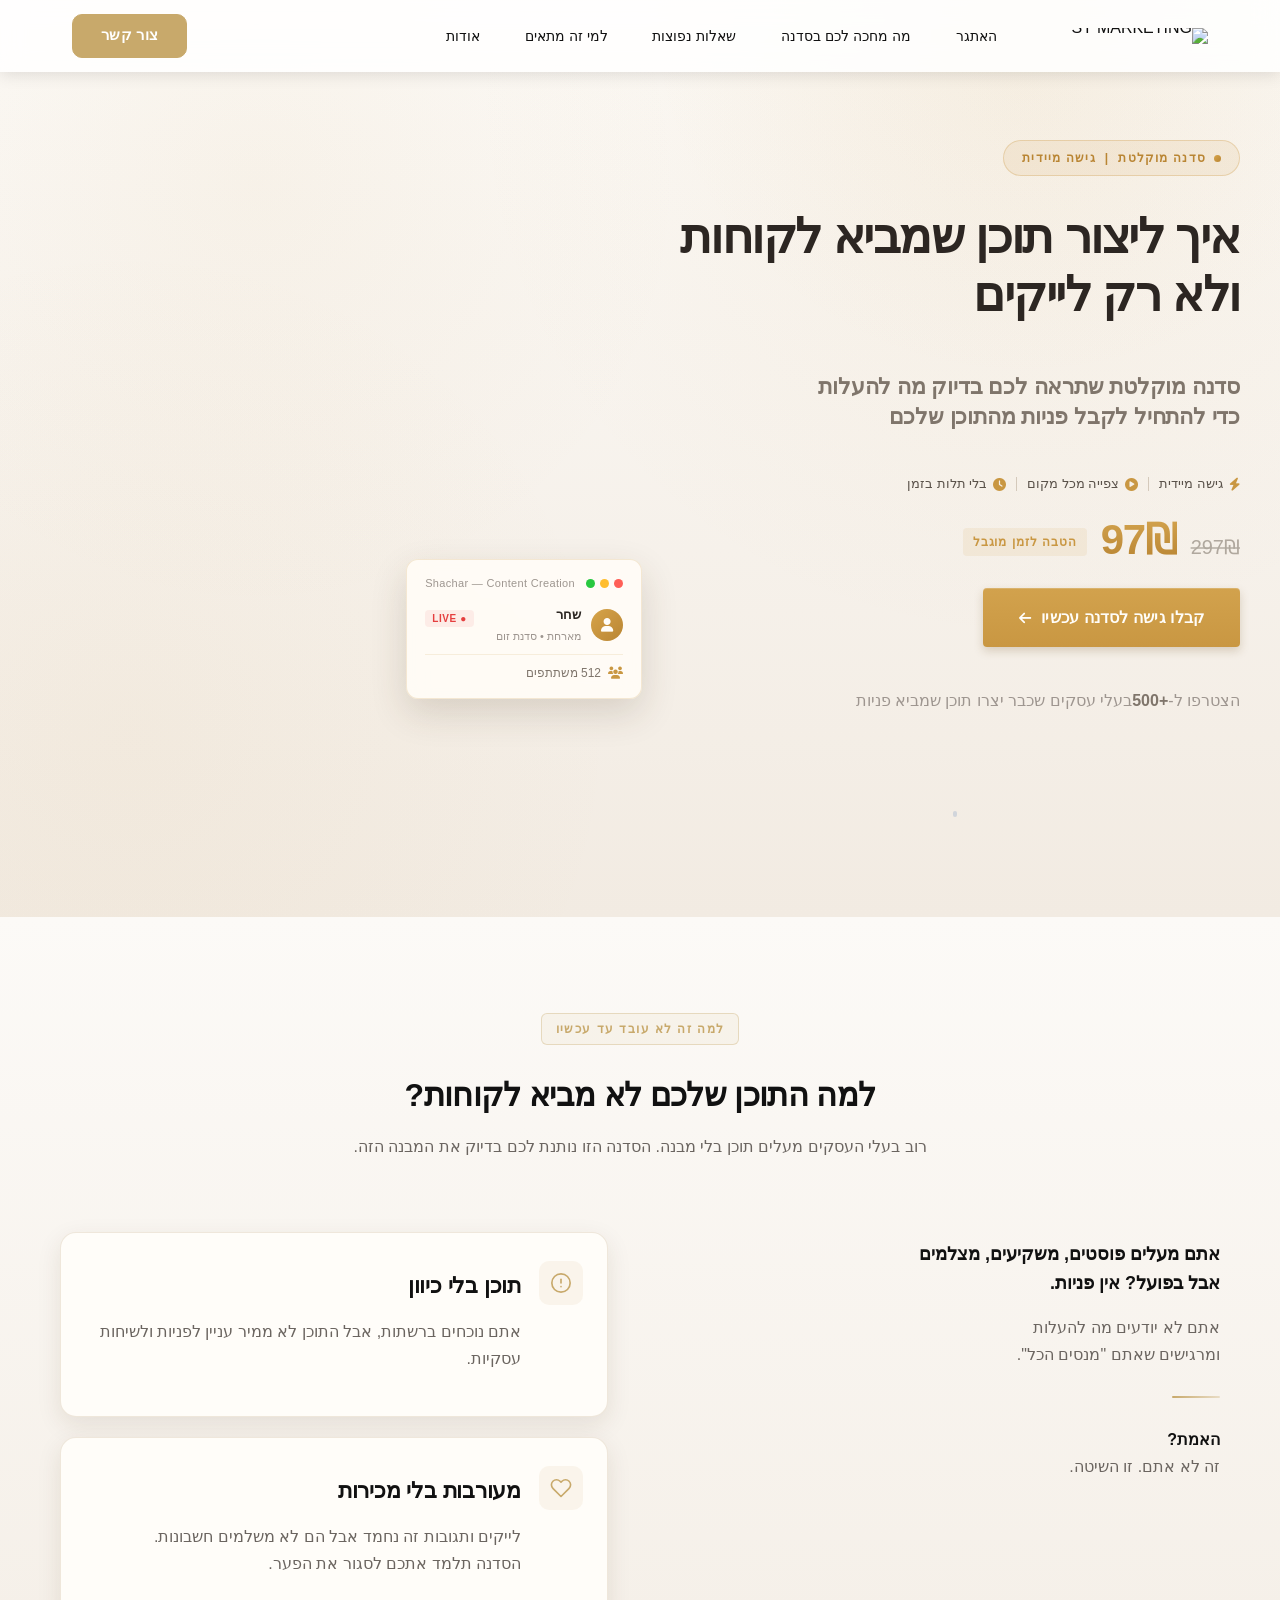
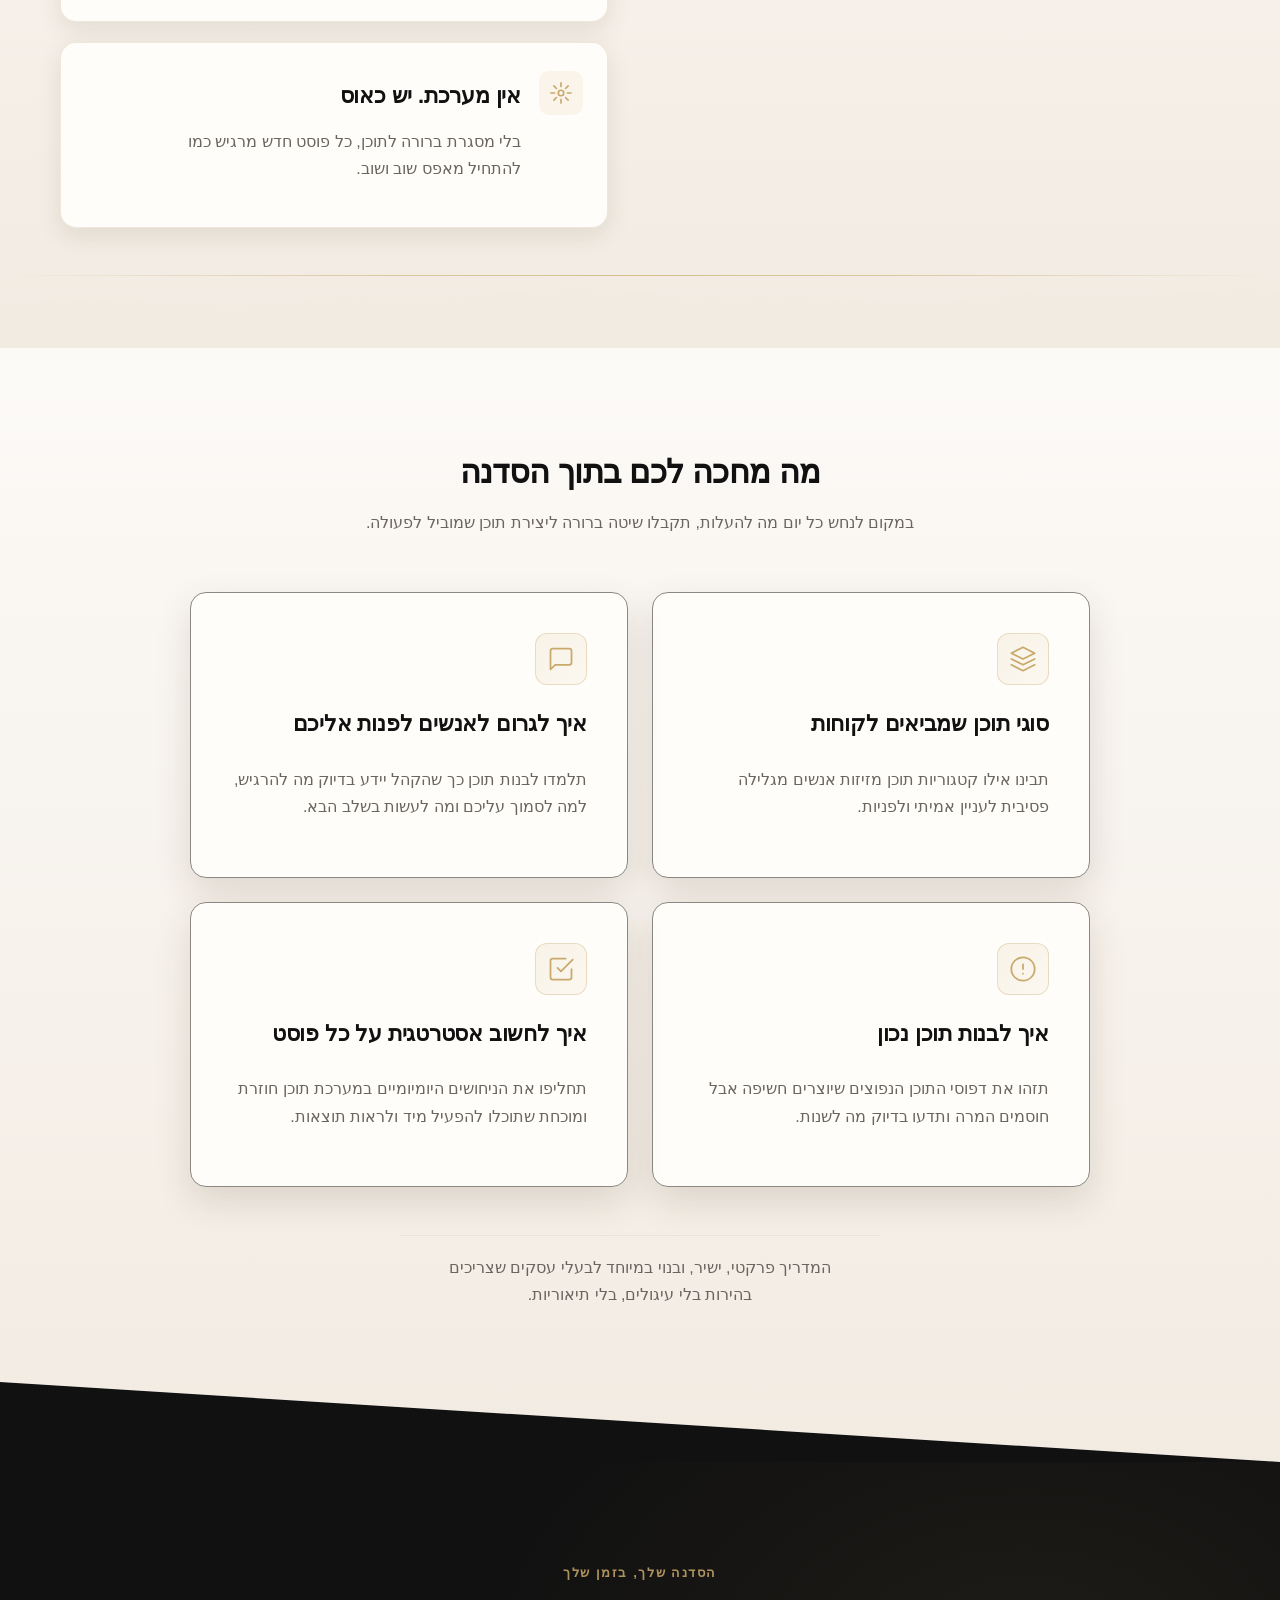
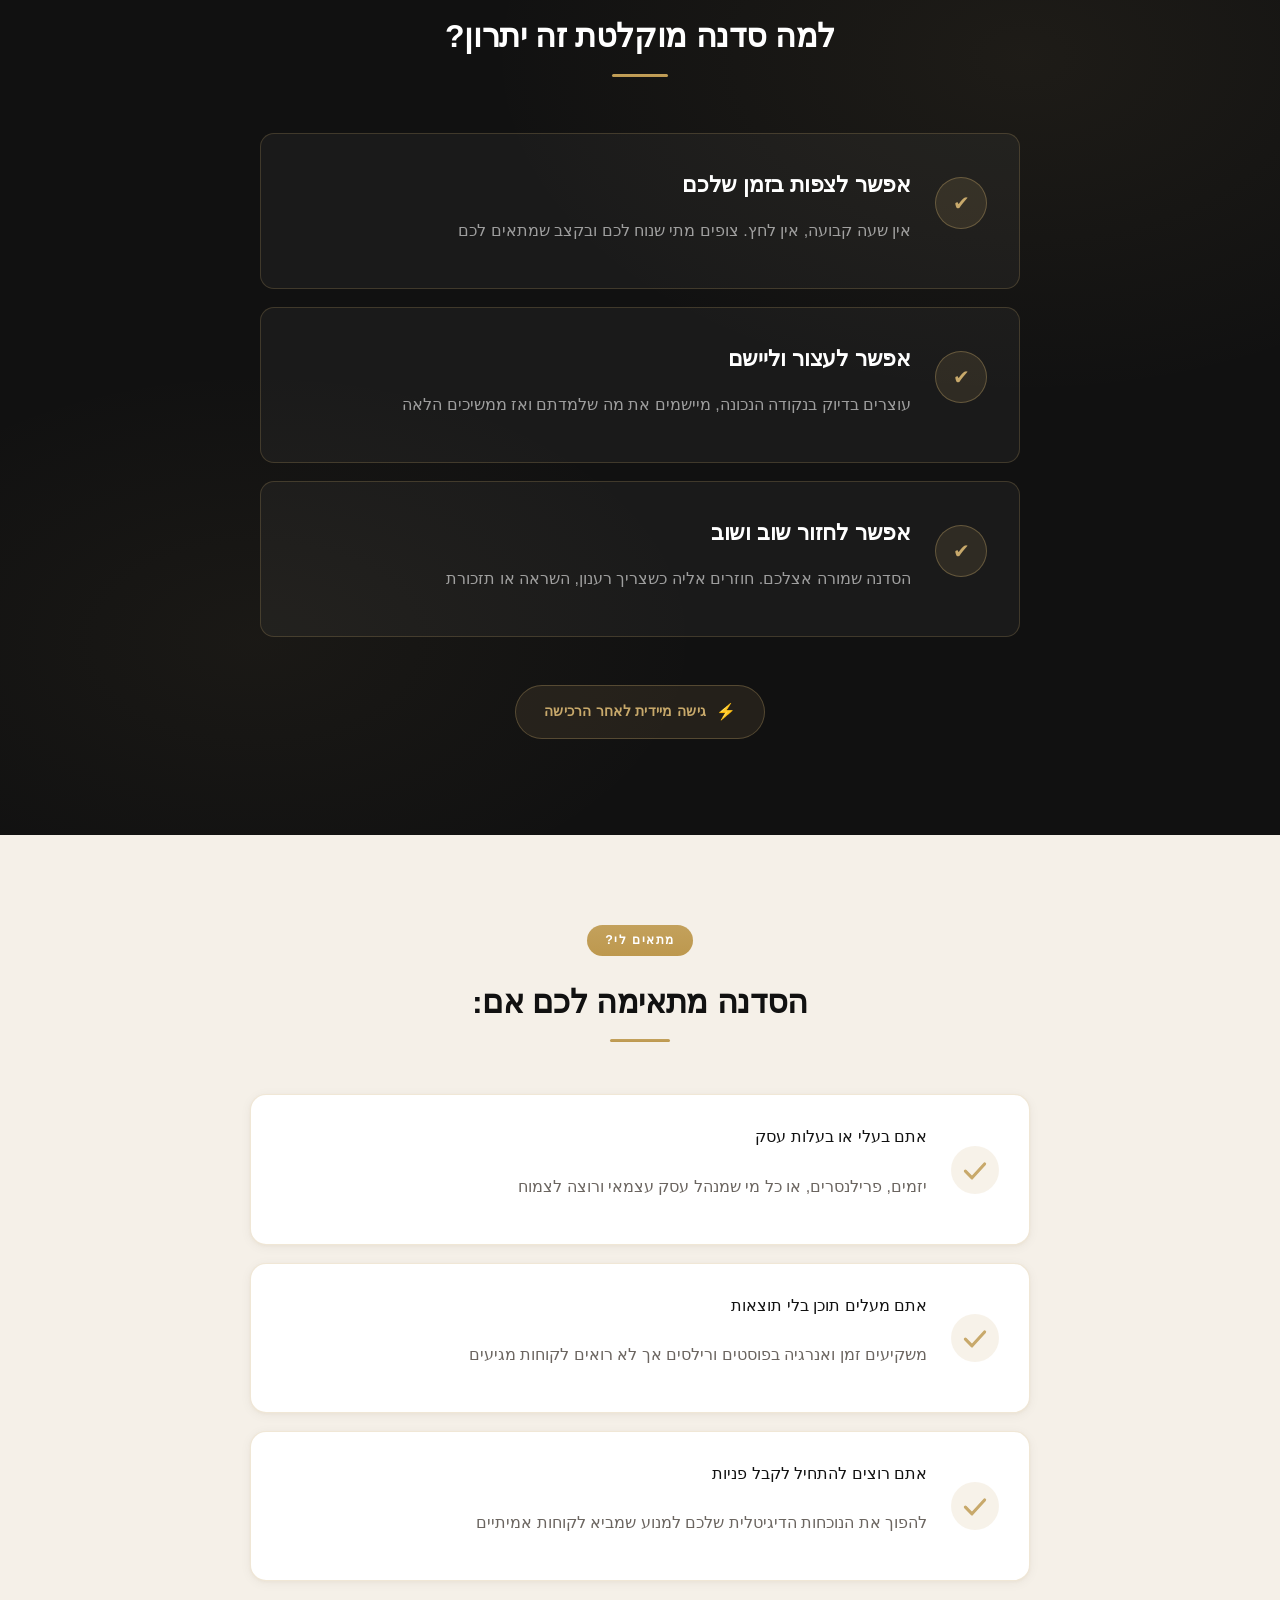
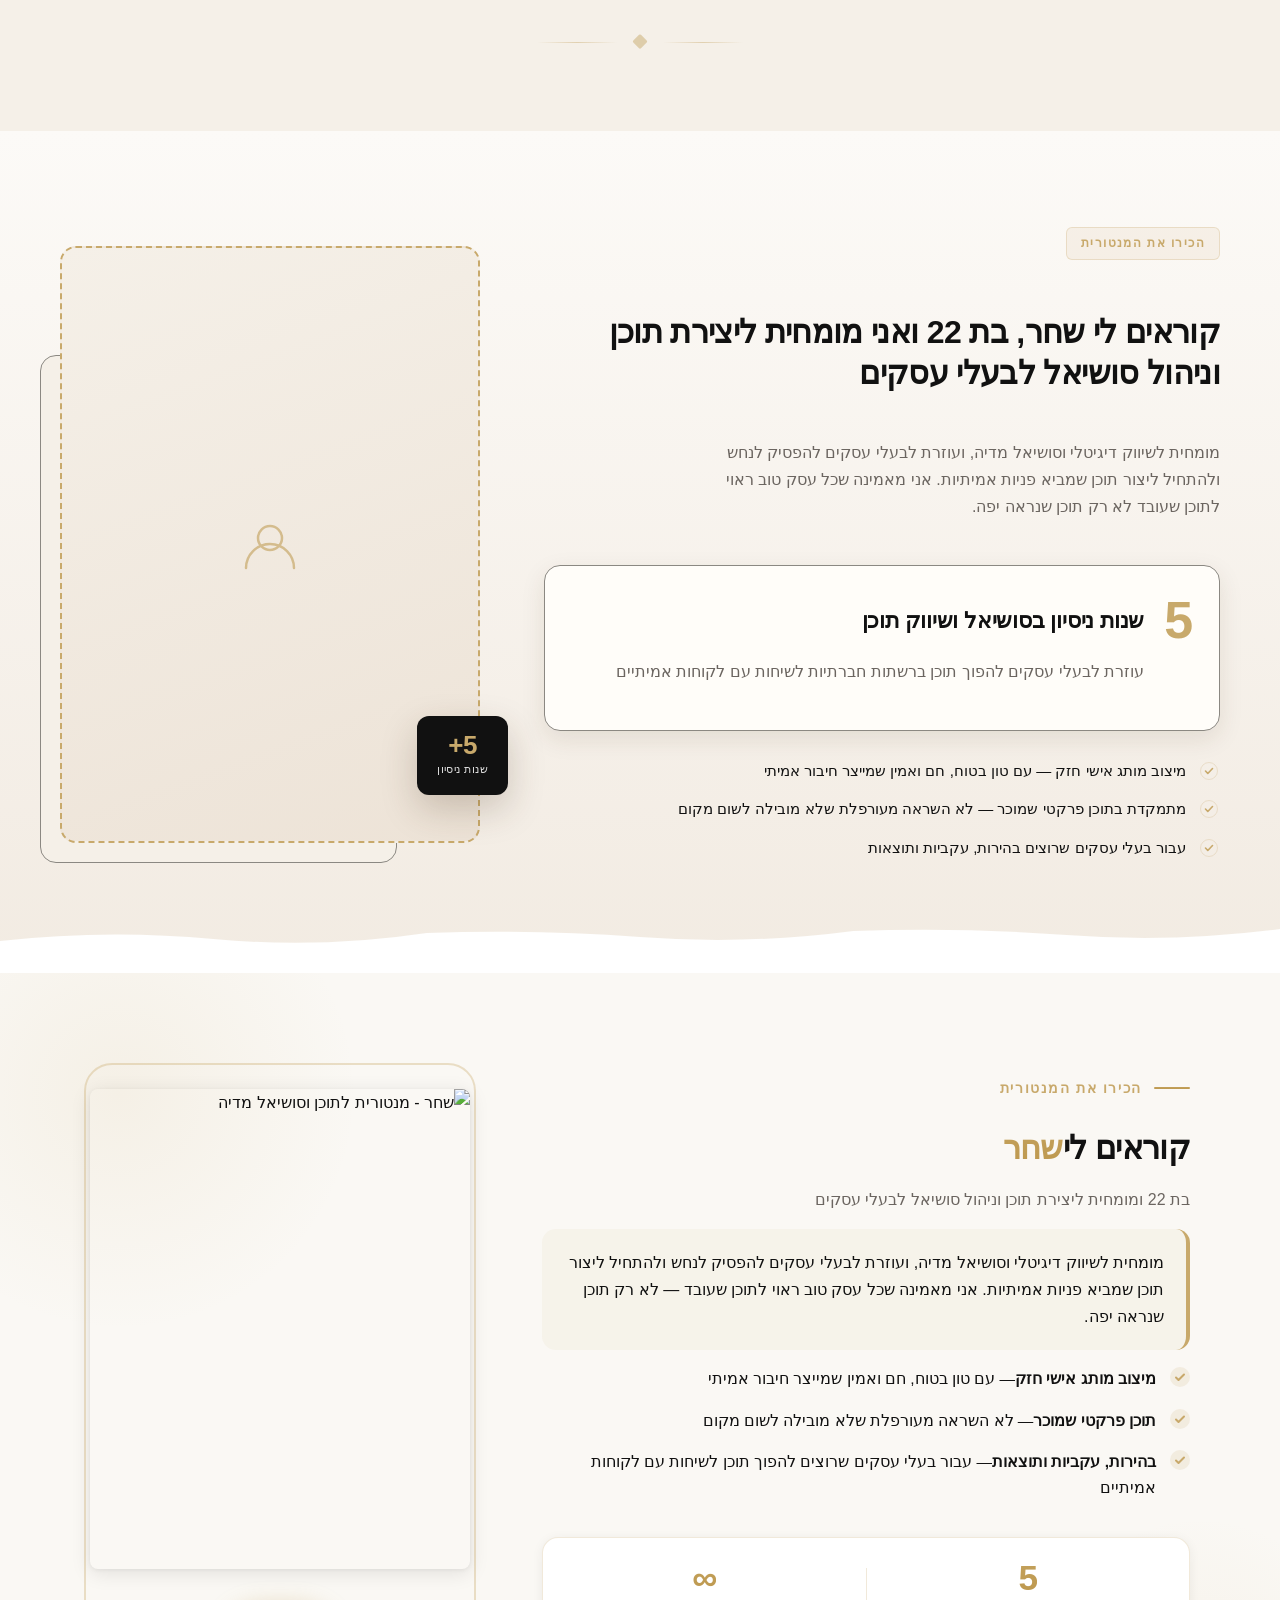
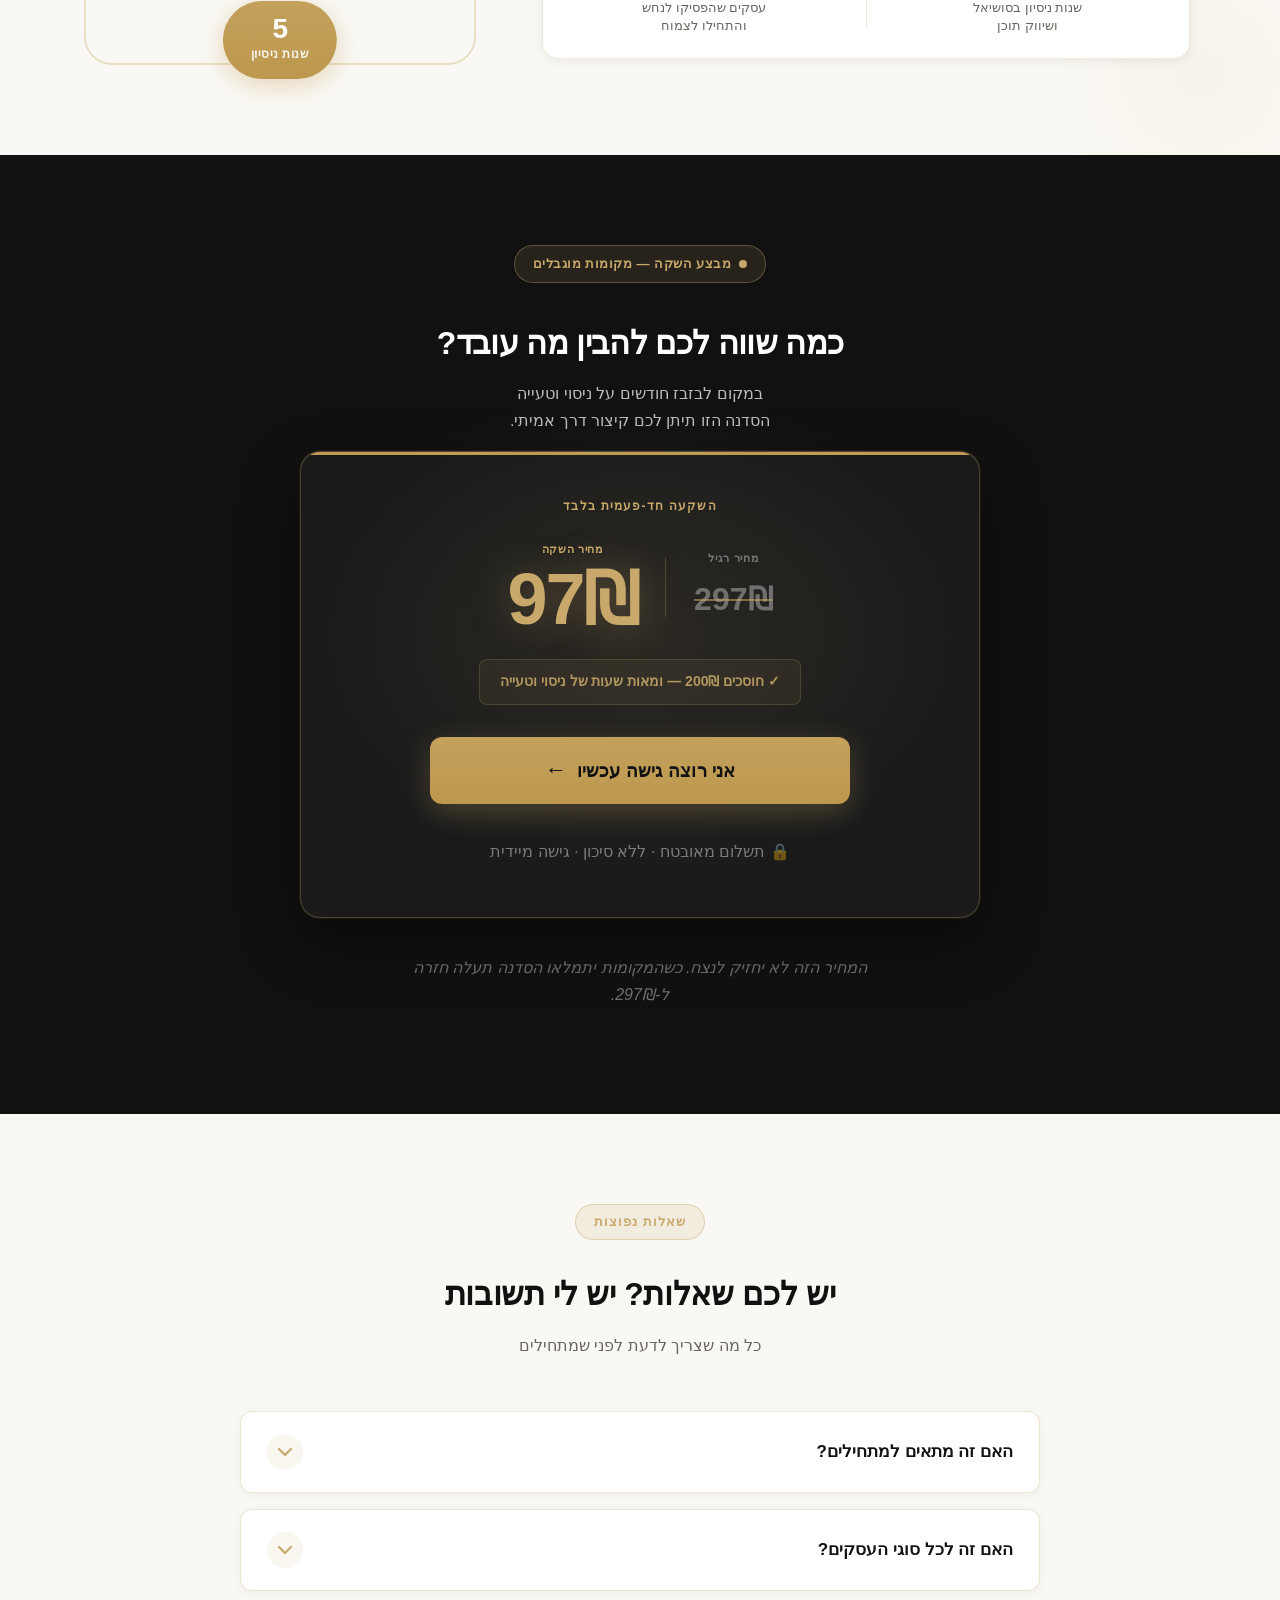
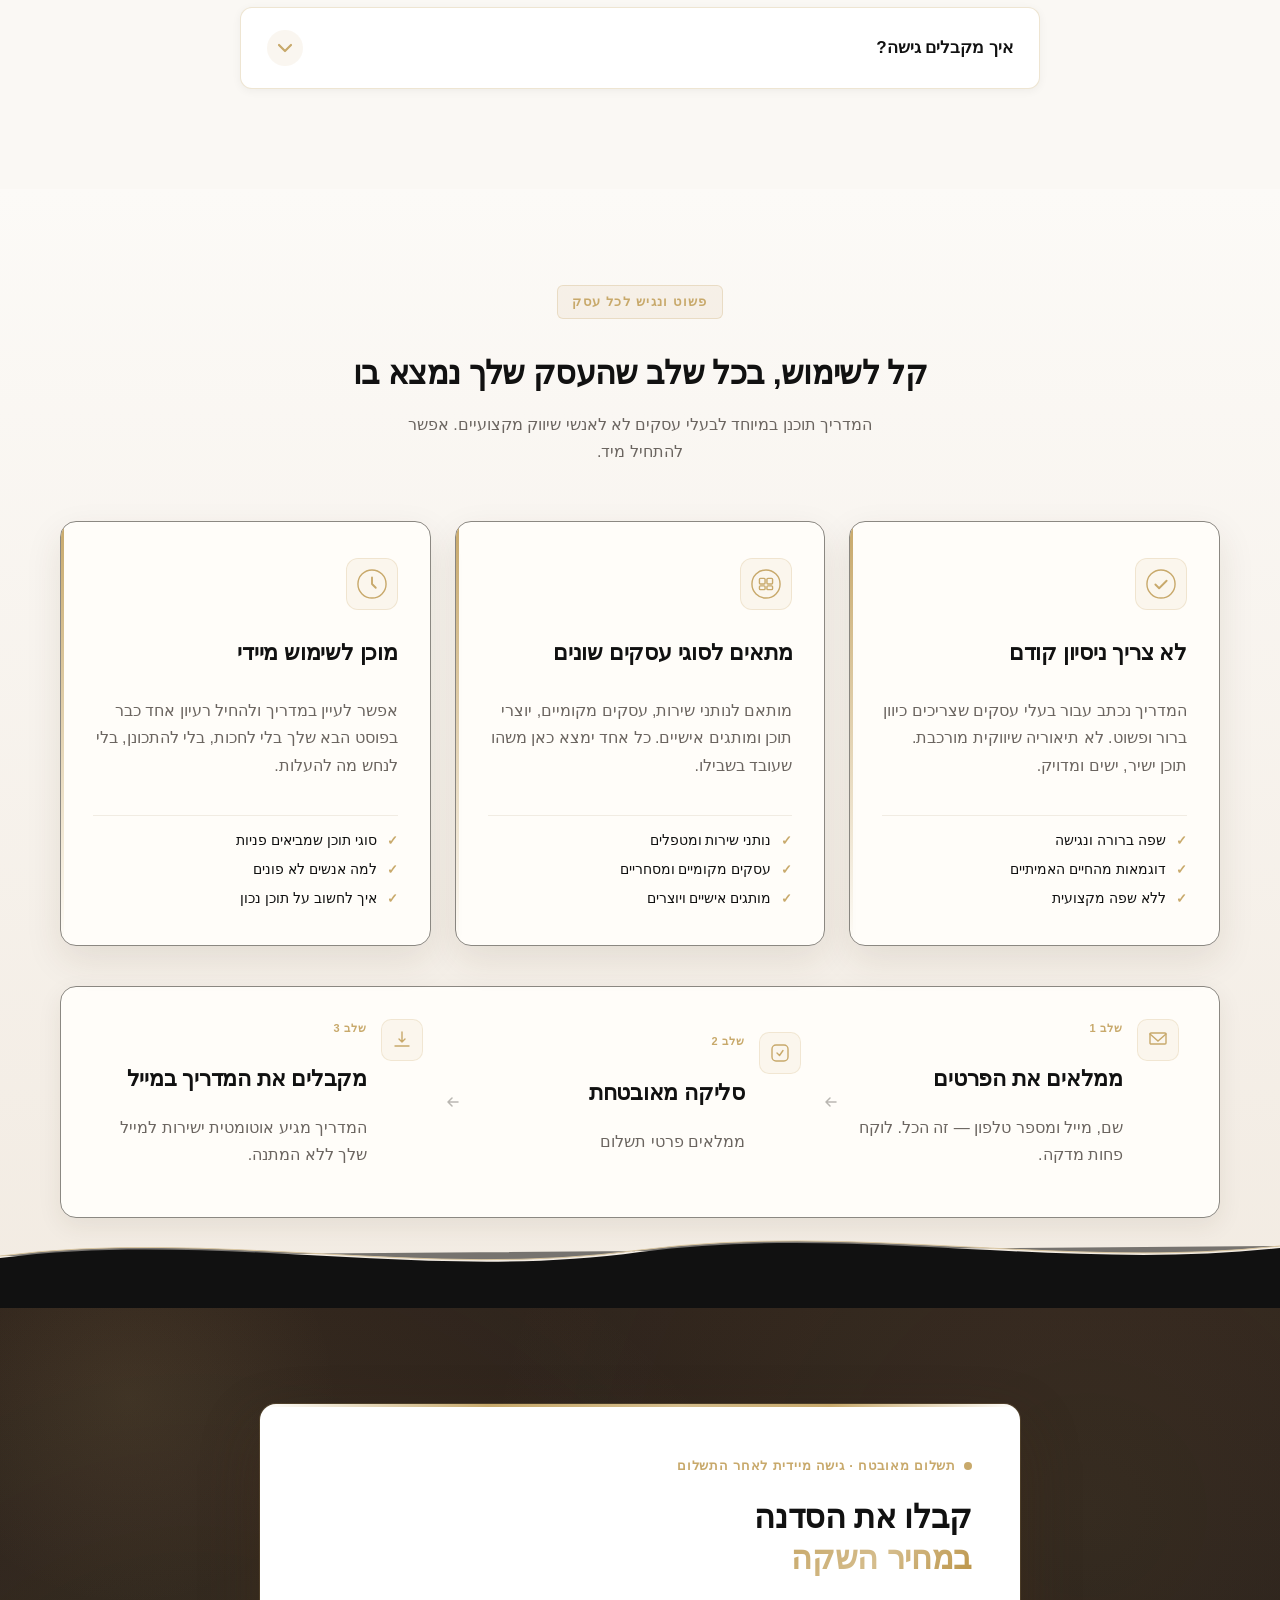
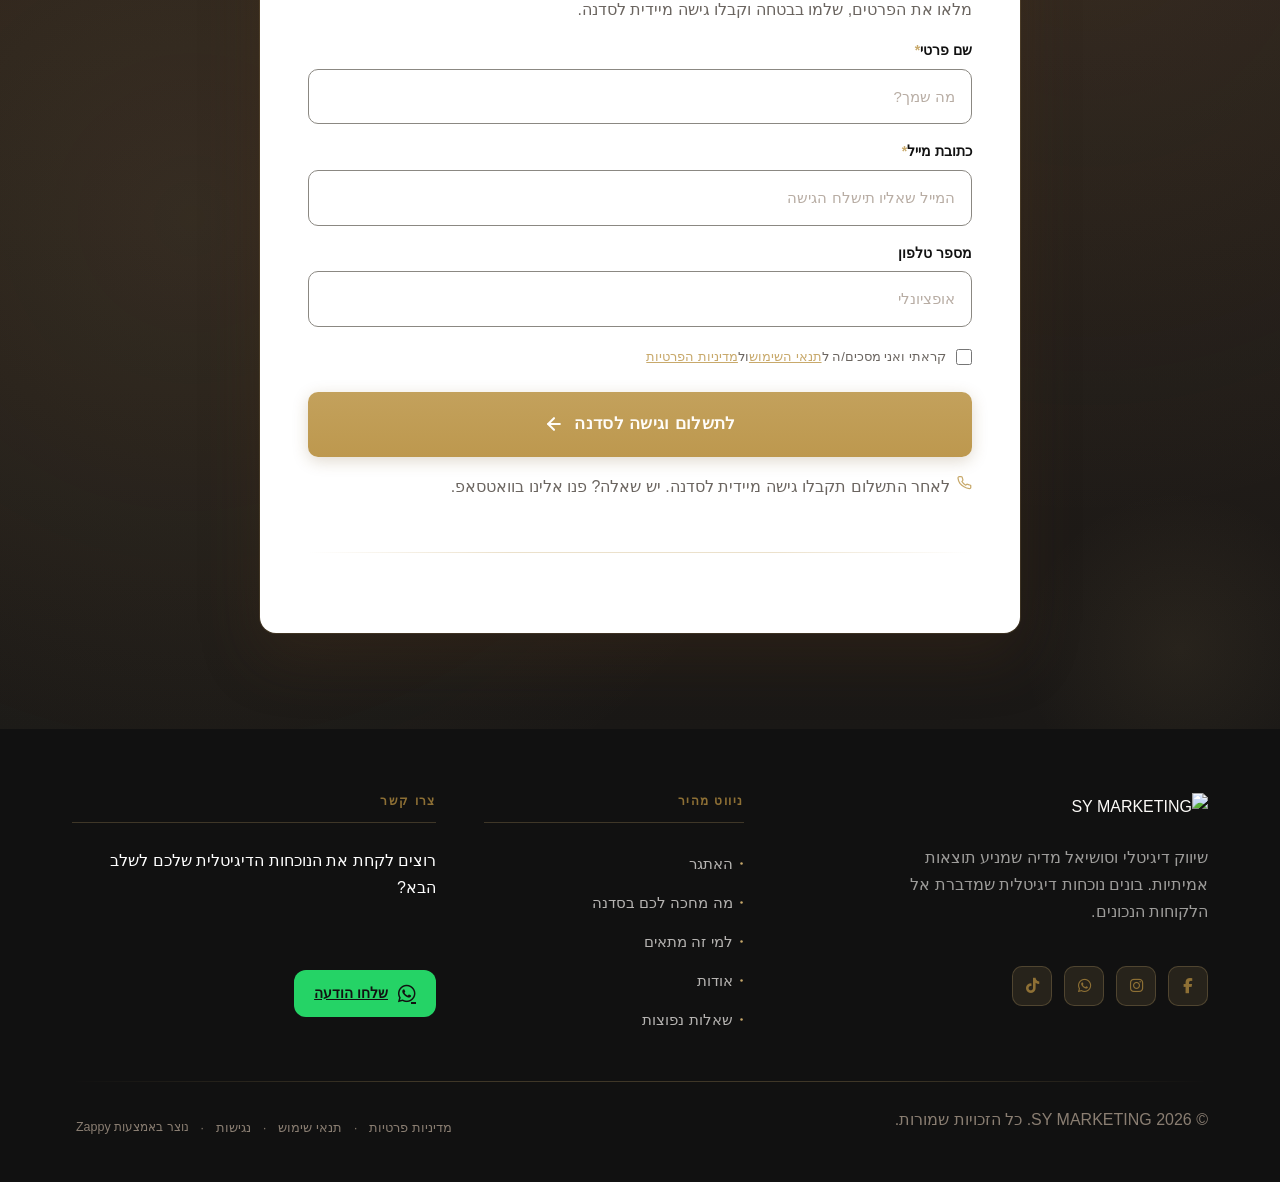
==== public/index.html @ 150d3716 "Background sync: Progressive GitHub Sync" ====
<!doctype html><html dir="rtl" lang="ar"><head><meta charset="UTF-8"><meta content="width=device-width,initial-scale=1" name="viewport"><meta content="index, follow" name="robots"><title>הפוסטים שלך מביאים לייקים? הגיע הזמן שיביאו לקוחות — שחר</title><meta content="בעל עסק שמעלה תוכן ולא רואה תוצאות? קבל עכשיו את המדריך החינמי עם 7 סוגי פוסטים שמביאים לקוחות אמיתיים — ישירות לוואטסאפ שלך." name="description"><meta content="פוסטים שמביאים לקוחות, איך לכתוב פוסטים שמוכרים ברשתות חברתיות, מדריך חינמי שיווק ברשתות חברתיות, שיווק תוכן לבעלי עסקים קטנים, תוכן שמוכר ברשתות חברתיות" name="keywords"><link href="/assets/favicon.ico" rel="icon" type="image/x-icon"><link href="/assets/favicon-16x16.png" rel="icon" type="image/png" sizes="16x16"><link href="/assets/favicon-32x32.png" rel="icon" type="image/png" sizes="32x32"><link href="/assets/favicon-48x48.png" rel="icon" type="image/png" sizes="48x48"><link href="/assets/favicon-192x192.png" rel="icon" type="image/png" sizes="192x192"><link href="/assets/favicon-512x512.png" rel="icon" type="image/png" sizes="512x512"><link href="/assets/apple-touch-icon.png" rel="apple-touch-icon"><script>!function(){"use strict";var t="4002b1db-fc84-4357-9c55-cdf8e3b1115f",e="https://api.zappy5.com/api/analytics/track",a=18e5,n=2592e6,o=!0,i=!0,r=!0;var s=function(){var e="zappy_visitor_"+t,a=null;try{if(a=localStorage.getItem(e)){var o=JSON.parse(a),i=Date.now();if(i-o.created<n)return o.lastSeen=i,localStorage.setItem(e,JSON.stringify(o)),o.id}}catch(t){console.warn("Zappy Analytics: LocalStorage not available")}var r="zv_"+Date.now()+"_"+Math.random().toString(36).substr(2,9);try{localStorage.setItem(e,JSON.stringify({id:r,created:Date.now(),lastSeen:Date.now()}))}catch(t){}return r}(),c=function(){var e="zappy_session_"+t,n=null;try{if(n=sessionStorage.getItem(e)){var o=JSON.parse(n),i=Date.now();if(i-o.timestamp<a)return o.timestamp=i,sessionStorage.setItem(e,JSON.stringify(o)),o.id}}catch(t){console.warn("Zappy Analytics: SessionStorage not available")}var r="zs_"+Date.now()+"_"+Math.random().toString(36).substr(2,9);try{sessionStorage.setItem(e,JSON.stringify({id:r,timestamp:Date.now()}))}catch(t){}return r}();function l(a,n){n=n||{};var o={website_id:t,event_type:a,page_path:window.location.pathname,referrer:document.referrer||"direct",visitor_id:s,session_id:c,metadata:n};if(navigator.sendBeacon){var i=new Blob([JSON.stringify(o)],{type:"application/json"});navigator.sendBeacon(e,i)}else fetch(e,{method:"POST",headers:{"Content-Type":"application/json"},body:JSON.stringify(o),keepalive:!0}).catch(function(t){console.warn("Zappy Analytics: Failed to track event",t)})}o&&l("pageview",{title:document.title,url:window.location.href}),i&&document.addEventListener("click",function(t){var e=t.target;if("BUTTON"===e.tagName||e.closest("button")){var a="BUTTON"===e.tagName?e:e.closest("button");l("click",{element:"button",text:a.textContent.trim().substring(0,100),id:a.id||null,class:a.className||null})}else if("A"===e.tagName||e.closest("a")){var n="A"===e.tagName?e:e.closest("a");l("navigation",{element:"link",text:n.textContent.trim().substring(0,100),href:n.href,external:n.hostname!==window.location.hostname})}},!0),r&&document.addEventListener("submit",function(t){var e=t.target;l("form_submit",{form_id:e.id||null,form_name:e.name||null,form_action:e.action||null,form_method:e.method||"GET"})},!0);var d=Date.now();window.addEventListener("beforeunload",function(){l("page_unload",{time_on_page:Math.floor((Date.now()-d)/1e3),page_path:window.location.pathname})}),window.zappyAnalytics={track:l,getVisitorId:function(){return s},getSessionId:function(){return c}}}()</script><meta content="הפוסטים שלך מביאים לייקים? הגיע הזמן שיביאו לקוחות — שחר" property="og:title"><meta content="בעל עסק שמעלה תוכן ולא רואה תוצאות? קבל עכשיו את המדריך החינמי עם 7 סוגי פוסטים שמביאים לקוחות אמיתיים — ישירות לוואטסאפ שלך." property="og:description"><meta content="summary_large_image" name="twitter:card"><meta content="הפוסטים שלך מביאים לייקים? הגיע הזמן שיביאו לקוחות — שחר" name="twitter:title"><meta content="בעל עסק שמעלה תוכן ולא רואה תוצאות? קבל עכשיו את המדריך החינמי עם 7 סוגי פוסטים שמביאים לקוחות אמיתיים — ישירות לוואטסאפ שלך." name="twitter:description"><link href="/styles.css" rel="stylesheet"><link href="https://cdnjs.cloudflare.com/ajax/libs/font-awesome/6.4.0/css/all.min.css" rel="stylesheet" crossorigin="anonymous" integrity="sha512-iecdLmaskl7CVkqkXNQ/ZH/XLlvWZOJyj7Yy7tcenmpD1ypASozpmT/E0iPtmFIB46ZmdtAc9eNBvH0H/ZpiBw==" referrerpolicy="no-referrer"/><style id="zappy-dropdown-submenu-styles">#navMenu li:has(.sub-menu),.nav-menu li:has(.sub-menu),.navbar li:has(.sub-menu),nav li:has(.sub-menu){position:relative}#navMenu .sub-menu,.nav-menu .sub-menu,.navbar .sub-menu,nav .sub-menu{display:block!important;position:absolute!important;top:100%;left:0;min-width:220px;background:#fff;border-radius:8px;box-shadow:0 8px 25px rgba(0,0,0,.15);padding:8px 0;opacity:0;visibility:hidden;transform:translateY(10px);transition:all .3s ease;z-index:1000;list-style:none;pointer-events:none}#navMenu li:hover>.sub-menu,.nav-menu li:hover>.sub-menu,.navbar li:hover>.sub-menu,nav li:hover>.sub-menu{opacity:1!important;visibility:visible!important;transform:translateY(0)!important;pointer-events:auto!important}.sub-menu li{list-style:none;margin:0;padding:0}.sub-menu a{display:block!important;padding:10px 16px!important;color:var(--text-dark,#333)!important;font-weight:500;text-decoration:none;white-space:nowrap;transition:background-color .2s}.sub-menu .zappy-nav-child>a{padding-left:28px!important;font-size:.9em!important;opacity:.85!important}[dir=rtl] .sub-menu .zappy-nav-child>a,html[lang=ar] .sub-menu .zappy-nav-child>a,html[lang=he] .sub-menu .zappy-nav-child>a{padding-left:10px!important;padding-right:28px!important}.sub-menu .zappy-nav-parent>a{font-weight:600!important}.sub-menu a:hover{background-color:#f5f5f5}[dir=rtl] .nav-menu .sub-menu,[dir=rtl] .navbar .sub-menu,[dir=rtl] nav .sub-menu,html[lang=ar] .nav-menu .sub-menu,html[lang=ar] .navbar .sub-menu,html[lang=ar] nav .sub-menu,html[lang=he] .nav-menu .sub-menu,html[lang=he] .navbar .sub-menu,html[lang=he] nav .sub-menu{left:auto!important;right:0!important}.sub-menu:empty,.sub-menu:not(:has(li)):not(:has(> a)),.sub-menu:not(:has(li:not(.zappy-hidden-menu-item))):not(:has(> a)){display:none!important;opacity:0!important;visibility:hidden!important;pointer-events:none!important}li:has(.menu-group-title):hover>.sub-menu{opacity:1!important;visibility:visible!important;transform:translateY(0)!important;pointer-events:auto!important}#navMenu>li>.menu-group-title,.nav-menu>li>.menu-group-title{display:inline-block;padding:.5rem 1rem;cursor:default;user-select:none}@media (max-width:768px){#navMenu .sub-menu,.nav-menu .sub-menu,.navbar .sub-menu,nav .sub-menu{position:static!important;transform:none!important;box-shadow:none!important;background:0 0!important;max-height:0;overflow:hidden;opacity:0;visibility:hidden;transition:max-height .3s ease,opacity .3s ease;padding:0!important;border-radius:0!important}#navMenu .sub-menu.mobile-expanded,.nav-menu .sub-menu.mobile-expanded,.navbar .sub-menu.mobile-expanded{max-height:none!important;overflow-y:visible!important;opacity:1!important;visibility:visible!important;padding:8px 0 8px 16px!important}[dir=rtl] .sub-menu.mobile-expanded,html[lang=he] .sub-menu.mobile-expanded{padding:8px 16px 8px 0!important}#navMenu li:hover>.sub-menu,.nav-menu li:hover>.sub-menu,.navbar li:hover>.sub-menu,nav li:hover>.sub-menu{opacity:0;visibility:hidden;pointer-events:none}#navMenu li>.sub-menu.mobile-expanded,.nav-menu li>.sub-menu.mobile-expanded,.navbar li>.sub-menu.mobile-expanded,nav li>.sub-menu.mobile-expanded{opacity:1!important;visibility:visible!important;pointer-events:auto!important}#navMenu li:has(.sub-menu),.nav-menu li:has(.sub-menu),.navbar li:has(.sub-menu),nav li:has(.sub-menu){display:flex!important;flex-wrap:wrap!important;align-items:center!important;position:relative!important;min-height:44px!important}#navMenu li:has(.sub-menu)>a,.nav-menu li:has(.sub-menu)>a,.navbar li:has(.sub-menu)>a,nav li:has(.sub-menu)>a{flex:1!important;min-width:0!important}#navMenu li:has(.sub-menu)>.menu-group-title,.nav-menu li:has(.sub-menu)>.menu-group-title,.navbar li:has(.sub-menu)>.menu-group-title,nav li:has(.sub-menu)>.menu-group-title{flex:1!important;min-width:0!important;padding:0!important;line-height:inherit!important}#navMenu li:has(.sub-menu)>.sub-menu,.nav-menu li:has(.sub-menu)>.sub-menu,.navbar li:has(.sub-menu)>.sub-menu,nav li:has(.sub-menu)>.sub-menu{flex-basis:100%!important;width:100%!important}#navMenu li:has(.sub-menu)>a [class*=arrow],#navMenu li:has(.sub-menu)>a [class*=chevron],.nav-menu li:has(.sub-menu)>a .fa-angle-down,.nav-menu li:has(.sub-menu)>a .fa-chevron-down,.nav-menu li:has(.sub-menu)>a [class*=arrow],.nav-menu li:has(.sub-menu)>a [class*=chevron],nav li:has(.sub-menu)>a [class*=arrow],nav li:has(.sub-menu)>a [class*=chevron]{display:none!important;visibility:hidden!important}.mobile-submenu-toggle{display:flex!important;align-items:center!important;justify-content:center!important;width:44px!important;height:auto!important;background:0 0!important;border:none!important;cursor:pointer!important;color:var(--text-light)!important;position:static!important;flex-shrink:0!important;align-self:stretch!important;z-index:2!important;padding:0!important;margin:0!important}.mobile-submenu-toggle::after{content:''!important;width:0!important;height:0!important;border-left:6px solid transparent!important;border-right:6px solid transparent!important;border-top:7px solid currentColor!important;transition:transform .3s ease!important}.mobile-submenu-toggle.expanded::after{transform:rotate(180deg)!important}.sub-menu a{padding:10px 0!important;display:block!important;color:var(--text-light)!important;white-space:normal!important}.sub-menu .zappy-nav-child>a{padding-left:28px!important;font-size:.9em!important;opacity:.85!important}[dir=rtl] .sub-menu .zappy-nav-child>a,html[lang=ar] .sub-menu .zappy-nav-child>a,html[lang=he] .sub-menu .zappy-nav-child>a{padding-left:0!important;padding-right:28px!important}.sub-menu .zappy-nav-parent>a{font-weight:600!important}#navMenu.active,.nav-menu.active{max-width:100vw!important;overflow-x:hidden!important;box-sizing:border-box!important}.navbar .sub-menu li a,.zappy-products-dropdown .sub-menu a,nav.navbar .sub-menu li a{color:var(--text-light)!important}}@media (min-width:769px){.mobile-submenu-toggle{display:none!important}}</style><style id="mobile-lang-menu-deployed-css">@media (max-width:768px){.lang-switcher,.nav-container .lang-switcher,.nav-cta-container .lang-switcher,.nav-ecommerce-icons .lang-switcher,.nav-icons-left .lang-switcher,.navbar .lang-switcher,.navbar .nav-cta-container .lang-switcher{display:none!important}.mobile-lang-menu{width:100%;border-top:1px solid rgba(128,128,128,.2);padding:8px 0 0 0;margin-top:8px}.mobile-lang-toggle{display:flex!important;align-items:center;justify-content:space-between;width:100%;padding:12px 16px;background:0 0;border:none;cursor:pointer;font-size:15px;color:inherit;font-family:inherit}.mobile-lang-toggle::after{content:'';display:inline-block;width:8px;height:8px;border-right:2px solid currentColor;border-bottom:2px solid currentColor;transform:rotate(45deg);transition:transform .3s ease;margin-left:8px}.mobile-lang-toggle.expanded::after{transform:rotate(-135deg)}.mobile-lang-options{max-height:0;overflow:hidden;transition:max-height .3s ease}.mobile-lang-options.expanded{max-height:300px}.mobile-lang-option{display:flex!important;align-items:center;gap:10px;padding:10px 24px;text-decoration:none;color:inherit;font-size:14px;font-family:inherit}.mobile-lang-option:hover{background:rgba(128,128,128,.1)}.mobile-lang-option.active{font-weight:600;opacity:.7;pointer-events:none}.mobile-lang-option img{width:20px;height:20px;border-radius:50%}}@media (min-width:769px){.mobile-lang-menu{display:none!important}}</style><style id="zappy-widget-visibility">#mic-access-tool-box,#mic-access-tool-general-button,#mic-init-access-tool #mic-access-tool-box,#mic-init-access-tool #mic-access-tool-general-button,#mic-init-access-tool .mic-access-tool-general-button,._access-icon,._access-menu,.mic-access-tool-box,.mic-access-tool-general-button,div[id*=mic-access-tool-box]{display:none!important;visibility:hidden!important;opacity:0!important;pointer-events:none!important}</style></head><body><nav class="navbar" dir="rtl"><button class="mobile-toggle" id="mobileToggle" aria-label="Menu"><svg viewBox="0 0 24 24" fill="none" height="24" width="24" class="hamburger-icon"><path d="M3 12h18M3 6h18M3 18h18" stroke-width="2" stroke="currentColor" stroke-linecap="round"></path></svg><svg viewBox="0 0 24 24" fill="none" height="24" width="24" class="close-icon" style="display:none"><path d="M18 6L6 18M6 6l12 12" stroke-width="2" stroke="currentColor" stroke-linecap="round"></path></svg></button><button class="phone-header-btn" aria-label="Call" data-phone=""><svg viewBox="0 0 24 24" fill="currentColor" height="20" width="20"><path d="M22 16.92v3a2 2 0 0 1-2.18 2 19.79 19.79 0 0 1-8.63-3.07 19.5 19.5 0 0 1-6-6 19.79 19.79 0 0 1-3.07-8.67A2 2 0 0 1 4.11 2h3a2 2 0 0 1 2 1.72 12.84 12.84 0 0 0 .7 2.81 2 2 0 0 1-.45 2.11L8.09 9.91a16 16 0 0 0 6 6l1.27-1.27a2 2 0 0 1 2.11-.45 12.84 12.84 0 0 0 2.81.7A2 2 0 0 1 22 16.92z"></path></svg></button><div class="nav-container"><div class="nav-right-group"><div class="nav-brand"><a href="/" class="logo-link"><img alt="SY MARKETING" src="/assets/logo.webp" class="logo"></a></div><ul class="nav-menu" id="navMenu"><li><a href="#zappy-section-1">האתגר</a></li><li><a href="#benefits">מה מחכה לכם בסדנה</a></li><li><a href="#zappy-section-7">שאלות נפוצות</a></li><li><a href="#zappy-section-11">למי זה מתאים</a></li><li><a href="#founder">אודות</a></li></ul></div><div class="nav-cta-container"><li class="nav-cta-item"><a href="#cta" class="nav-cta-btn">צור קשר</a></li></div></div></nav><script>window.addEventListener("load",function(){const e=document.querySelector(".navbar, nav, header");if(!e)return void console.log("[Navbar] Navbar element not found");let t=document.getElementById("mobileToggle")||document.querySelector(".mobile-toggle")||document.querySelector(".hamburger")||document.querySelector(".hamburger-menu")||document.querySelector(".menu-toggle")||document.querySelector(".burger-menu")||document.querySelector('[aria-label="Menu"]')||document.querySelector('[aria-label="תפריט"]');const o=document.querySelector(".phone-header-btn"),n=window.getComputedStyle(e);let r=n.backgroundColor;if(console.log("[Navbar] Initial navbar background:",r),"transparent"===r||"rgba(0, 0, 0, 0)"===r||r.startsWith("rgba")&&r.includes(", 0)")){const e=n.backgroundImage;if(e&&"none"!==e)console.log("[Navbar] Navbar has background image/gradient, using dark text"),r="rgb(240, 240, 240)";else{const e=window.getComputedStyle(document.body).backgroundColor;console.log("[Navbar] Navbar transparent, using body background:",e),r=e}}const i=r.match(/\d+/g);if(i&&i.length>=3){const e=(.299*parseInt(i[0])+.587*parseInt(i[1])+.114*parseInt(i[2]))/255;console.log("[Navbar] Mobile button colors preserved from Claude CSS (luminance:",e.toFixed(2)+")");const n=document.createElement("style");n.id="zappy-mobile-nav-fix";document.documentElement.lang;document.documentElement.dir,n.textContent='\n        /* Hide mobile buttons on desktop, show only on mobile */\n        @media (min-width: 769px) {\n          .mobile-toggle,\n          .phone-header-btn {\n            display: none !important;\n          }\n        }\n        \n        /* Show and position mobile buttons correctly on mobile */\n        @media (max-width: 768px) {\n          .mobile-toggle,\n          .phone-header-btn {\n            position: absolute !important;\n            top: 50% !important;\n            transform: translateY(-50%) !important;\n            z-index: 1001 !important;\n            display: flex !important;\n            align-items: center !important;\n            justify-content: center !important;\n            width: 36px !important;\n            height: 36px !important;\n            border-radius: 50% !important;\n            border: none !important;\n            cursor: pointer !important;\n            padding: 6px !important;\n            background: none !important;\n            color: var(--nav-text, var(--text-light)) !important;\n          }\n          \n          /* LTR positioning (default): hamburger LEFT, phone RIGHT */\n          html:not([dir="rtl"]):not([lang="he"]):not([lang="ar"]) .mobile-toggle,\n          html[dir="ltr"] .mobile-toggle {\n            left: 12px !important;\n            right: auto !important;\n          }\n          html:not([dir="rtl"]):not([lang="he"]):not([lang="ar"]) .phone-header-btn,\n          html[dir="ltr"] .phone-header-btn {\n            right: 12px !important;\n            left: auto !important;\n          }\n          \n          /* RTL positioning: hamburger RIGHT, phone LEFT */\n          html[dir="rtl"] .mobile-toggle,\n          html[lang="he"] .mobile-toggle,\n          html[lang="ar"] .mobile-toggle {\n            right: 12px !important;\n            left: auto !important;\n          }\n          html[dir="rtl"] .phone-header-btn,\n          html[lang="he"] .phone-header-btn,\n          html[lang="ar"] .phone-header-btn {\n            left: 12px !important;\n            right: auto !important;\n          }\n          \n          /* CRITICAL: Ensure nav-container has min-height on mobile */\n          /* All children are positioned absolutely/fixed on mobile, so height:auto collapses to 0 */\n          .nav-container {\n            min-height: 70px !important;\n            position: relative !important;\n          }\n          \n          /* Ensure SVG icons are properly sized and inherit color */\n          .mobile-toggle svg,\n          .phone-header-btn svg {\n            width: 24px !important;\n            height: 24px !important;\n            /* Don\'t force display - let JavaScript control hamburger/close toggle */\n          }\n          \n          /* Reset nav-cta-container on mobile - remove desktop box-shadow/padding */\n          /* that creates a visible ghost box when CTA button is hidden */\n          .nav-cta-container {\n            box-shadow: none !important;\n            padding: 0 !important;\n          }\n          \n          /* Hide nav-cta-container entirely on mobile when there\'s no lang-switcher */\n          /* (only the CTA button is inside, and it\'s hidden on mobile) */\n          .nav-cta-container:not(:has(.lang-switcher)) {\n            display: none !important;\n          }\n          \n          /* CRITICAL: Prevent hero image fade gradient from bleeding over headline text */\n          /* The .image-fade-gradient has bottom: -30px (extends below parent) */\n          /* On mobile stacked layout, this overlaps the h1 text below the image */\n          .hero-image-column {\n            overflow: hidden !important;\n          }\n          .image-fade-gradient {\n            bottom: 0 !important;\n          }\n          \n          /* Hide desktop language switcher on mobile - hamburger menu handles it */\n          /* High specificity to override stored CSS */\n          .lang-switcher,\n          .nav-cta-container .lang-switcher,\n          .nav-container .lang-switcher,\n          .navbar .lang-switcher,\n          .navbar .nav-cta-container .lang-switcher {\n            display: none !important;\n          }\n        }\n      ';const r=document.getElementById("zappy-mobile-nav-fix");r&&r.remove(),document.head.appendChild(n),console.log("[Navbar] Critical CSS injected for mobile nav positioning");const l=window.innerWidth<=768;if(t){const e=t.querySelector(".hamburger-icon"),o=t.querySelector(".close-icon");e&&(e.style.setProperty("width","24px","important"),e.style.setProperty("height","24px","important"),e.style.setProperty("display","block","important")),o&&(o.style.setProperty("width","24px","important"),o.style.setProperty("height","24px","important"),o.style.setProperty("display","none","important")),l?(t.style.setProperty("position","absolute","important"),t.style.setProperty("top","50%","important"),t.style.setProperty("transform","translateY(-50%)","important"),t.style.setProperty("z-index","1001","important"),t.style.removeProperty("left"),t.style.removeProperty("right"),console.log("[Navbar] Mobile toggle positioning applied (mobile viewport)")):(t.style.removeProperty("position"),t.style.removeProperty("top"),t.style.removeProperty("transform"),t.style.removeProperty("z-index"),t.style.removeProperty("left"),t.style.removeProperty("right"),console.log("[Navbar] Desktop viewport - cleared mobile toggle inline positioning"))}if(o){const e=o.querySelector("svg");e&&(e.style.width="24px",e.style.height="24px",e.setAttribute("width","24"),e.setAttribute("height","24")),l?(o.style.setProperty("position","absolute","important"),o.style.setProperty("top","50%","important"),o.style.setProperty("transform","translateY(-50%)","important"),o.style.setProperty("z-index","1001","important"),o.style.removeProperty("left"),o.style.removeProperty("right"),console.log("[Navbar] Phone button positioning applied (mobile viewport)")):(o.style.removeProperty("position"),o.style.removeProperty("top"),o.style.removeProperty("transform"),o.style.removeProperty("z-index"),o.style.removeProperty("left"),o.style.removeProperty("right"),console.log("[Navbar] Desktop viewport - cleared phone button inline positioning"))}}else console.log("[Navbar] Could not parse background color:",r);t=document.getElementById("mobileToggle")||document.querySelector(".mobile-toggle")||document.querySelector(".hamburger")||document.querySelector(".hamburger-menu")||document.querySelector(".menu-toggle")||document.querySelector(".burger-menu")||document.querySelector('[aria-label="Menu"]')||document.querySelector('[aria-label="תפריט"]');const l=document.getElementById("navMenu")||document.querySelector(".nav-menu")||document.querySelector(".nav-links")||document.querySelector("nav ul:not(.submenu)");if(!t||!l)return void console.log("[Navbar] Mobile toggle or menu not found:",{toggle:!!t,menu:!!l});l.id||(l.id="navMenu"),console.log("[Navbar] Initializing mobile menu...");const a=t.cloneNode(!0);t.parentNode.replaceChild(a,t),a.addEventListener("click",function(e){e.preventDefault(),e.stopPropagation();const t=this.querySelector(".hamburger-icon"),o=this.querySelector(".close-icon");l.classList.contains("active")?(l.classList.remove("active"),t&&t.style.setProperty("display","block","important"),o&&o.style.setProperty("display","none","important"),document.body.style.overflow="",console.log("[Navbar] Menu closed")):(l.classList.add("active"),t&&t.style.setProperty("display","none","important"),o&&o.style.setProperty("display","block","important"),document.body.style.overflow="hidden",console.log("[Navbar] Menu opened"))}),l.querySelectorAll("a").forEach(function(e){e.addEventListener("click",function(){if("#"===this.getAttribute("href"))return;const e=a.querySelector(".hamburger-icon"),t=a.querySelector(".close-icon");l.classList.remove("active"),e&&e.style.setProperty("display","block","important"),t&&t.style.setProperty("display","none","important"),document.body.style.overflow="",console.log("[Navbar] Menu closed (link clicked)")})});var s=l.querySelectorAll(".dropdown-toggle");s.forEach(function(e){e.addEventListener("click",function(e){e.preventDefault(),e.stopPropagation();var t=this.closest(".nav-dropdown");t&&(t.parentNode.querySelectorAll(".nav-dropdown.open").forEach(function(e){e!==t&&e.classList.remove("open")}),t.classList.toggle("open"),console.log("[Navbar] Dropdown toggled:",t.classList.contains("open")?"open":"closed"))})}),document.addEventListener("click",function(e){e.target.closest(".nav-dropdown")||document.querySelectorAll(".nav-dropdown.open").forEach(function(e){e.classList.remove("open")})}),console.log("[Navbar] Dropdown handlers initialized for "+s.length+" dropdowns"),o&&o.addEventListener("click",function(){const e=document.querySelectorAll('a[href^="tel:"]'),t=e.length>0?e[0].getAttribute("href").replace("tel:",""):"[business_phone]";window.location.href="tel:"+t,console.log("[Navbar] Phone button clicked")}),console.log("[Navbar] Mobile menu initialized successfully");const p=function(){const e=document.querySelector(".whatsapp-float");e&&(window.innerWidth>=769?(e.style.setProperty("display","none","important"),e.style.setProperty("visibility","hidden","important"),e.style.setProperty("opacity","0","important"),e.style.setProperty("pointer-events","none","important"),console.log("[WhatsApp] Button hidden on desktop")):(e.style.removeProperty("display"),e.style.removeProperty("visibility"),e.style.removeProperty("opacity"),e.style.removeProperty("pointer-events"),console.log("[WhatsApp] Button visible on mobile")))};let c;p(),window.addEventListener("resize",function(){clearTimeout(c),c=setTimeout(p,100)})})</script><main><section class="index-hero-section" id="index-hero-section" data-layout-spec="בית-hero" dir="rtl" data-hero-type="side-by-side"><div class="index-hero-container"><div class="index-hero-content"><div class="index-hero-badge"><span class="index-hero-badge-dot"></span>סדנה מוקלטת&nbsp;&nbsp;|&nbsp;&nbsp;גישה מיידית</div><h1 class="index-hero-h1">איך ליצור תוכן שמביא לקוחות ולא רק לייקים</h1><h3 class="index-hero-subtitle">סדנה מוקלטת שתראה לכם בדיוק מה להעלות<br class="index-hero-br">כדי להתחיל לקבל פניות מהתוכן שלכם</h3><div class="index-hero-trust-row"><span class="index-hero-trust-badge"><i class="fa-solid fa-bolt"></i>גישה מיידית</span><span class="index-hero-trust-sep"></span><span class="index-hero-trust-badge"><i class="fa-solid fa-play-circle" data-element-id="icon-1776680223633-d3kv3tmv0" data-element-type="icon" data-icon-type="fontawesome"></i>צפייה מכל מקום</span><span class="index-hero-trust-sep"></span><span class="index-hero-trust-badge"><i class="fa-solid fa-clock" data-element-id="icon-1776680223633-xok40w7h9" data-element-type="icon" data-icon-type="fontawesome"></i>בלי תלות בזמן</span></div><div class="index-hero-price-block"><span class="index-hero-price-old">297₪</span><span class="index-hero-price-current">97₪</span><span class="index-hero-price-label">הטבה לזמן מוגבל</span></div><p><a href="#cta" class="btn-primary index-hero-cta" data-element-id="btn-1776680223628-kgteo7ez0" data-element-type="button" data-native-element="true">קבלו גישה לסדנה עכשיו<i class="fa-solid fa-arrow-left index-hero-cta-arrow"></i></a></p><p class="index-hero-micro-proof">הצטרפו ל-<strong>+500</strong>בעלי עסקים שכבר יצרו תוכן שמביא פניות</p></div><div class="index-hero-media"><div class="index-hero-img-wrapper"><div class="zappy-inserted-element" id="zappy-element-1776687693950-5yhkgv504" style="max-width:570px;margin:20px auto;text-align:center;justify-content:center" data-element-id="zappy-element-1776687693950-5yhkgv504" data-element-type="image"><div style="position:relative !important;overflow:hidden !important;width:520px !important;max-width:100% !important;margin-left:auto !important;margin-right:auto !important;height:293px !important;display:block !important" data-element-type="image" data-element-id="zappy-element-1776687693950-5yhkgv504" data-zappy-wrapper-margins-applied="true" data-zappy-zoom-clip="true" data-zappy-zoom-wrapper="true" data-zappy-zoom-wrapper-height="293px" data-zappy-zoom-wrapper-width="520px" data-zappy-zoom-wrapper-width-mode="px"><img alt="Image" src="/assets/image-1776689156520-cdenlq.webp?v=1776689158489" data-element-id="zappy-element-1776687693950-5yhkgv504" data-element-type="image" data-zappy-object-position="59% 93%" data-zappy-zoom="1.2" style="border-radius:8px;width:121.012% !important;height:120% !important;max-width:none !important;object-fit:cover !important;margin:0px !important;object-position:59% 93% !important;display:block !important;max-height:none !important;position:absolute !important;left:-12.397% !important;top:-18.6% !important" data-zappy-original-height="293" data-zappy-original-width="520" id="zappy-element-1776687693950-5yhkgv504"></div></div><div class="index-hero-zoom-card"><div class="index-hero-zoom-header"><span class="index-hero-zoom-dot red"></span><span class="index-hero-zoom-dot yellow"></span><span class="index-hero-zoom-dot green"></span><span class="index-hero-zoom-title">Shachar — Content Creation</span></div><div class="index-hero-zoom-body"><div class="index-hero-zoom-avatar"><i class="fa-solid fa-user" data-element-id="icon-1776680223633-5ht3ryuou" data-element-type="icon" data-icon-type="fontawesome"></i></div><div class="index-hero-zoom-info"><span class="index-hero-zoom-name">שחר</span><span class="index-hero-zoom-sub">מארחת • סדנת זום</span></div><p><span class="index-hero-zoom-live">● LIVE</span></p></div><div class="index-hero-zoom-participants"><i class="fa-solid fa-users" data-element-id="icon-1776680223633-2p53d6wcy" data-element-type="icon" data-icon-type="fontawesome" style="cursor:pointer"></i><span>512 משתתפים</span></div></div></div></div><div class="zappy-inserted-element" id="zappy-element-1776688791540-ps76lxjfy" style="margin:20px auto;text-align:center;display:flex;justify-content:center;cursor:pointer;max-width:1440px" data-element-id="zappy-element-1776688791540-ps76lxjfy" data-element-type="iframe" data-iframe-editable="true" data-zappy-media-cell="true" data-zappy-newly-inserted="true"><div style="width:100%;max-width:600px" data-custom-width="" data-full-width=""><div style="position:relative;width:100%;height:0px;padding-bottom:56.25%;background:rgb(249, 250, 251);border-radius:8px;overflow:hidden;border:2px dashed rgb(209, 213, 219);cursor:pointer" data-element-type="iframe" data-iframe-editable="true" data-custom-height=""><div style="position:absolute;top:0px;left:0px;width:100%;height:100%;display:flex;align-items:center;justify-content:center;text-align:center;flex-direction:column;color:rgb(107, 114, 128)"><svg viewBox="0 0 24 24" fill="none" data-element-id="icon-1776689071913-5qr7rpadq" data-element-type="icon" data-icon-type="svg" stroke="currentColor" style="width:48px;height:48px;margin-bottom:8px;cursor:pointer"><path d="M10 20l4-16m4 4l4 4-4 4M6 16l-4-4 4-4" stroke-width="1.5" stroke-linecap="round" stroke-linejoin="round"></path></svg><span style="font-size:14px">Embed content will appear here</span></div></div></div></div></div><div class="index-hero-bg-pattern" aria-hidden="true"></div></section><section class="index-problem-section" id="zappy-section-1" data-layout-spec="בית-problem" dir="rtl"><div class="index-problem-container"><div class="index-problem-header"><p class="zappy-editable"><span class="index-problem-eyebrow">למה זה לא עובד עד עכשיו</span></p><h2 class="index-problem-title">למה התוכן שלכם לא מביא לקוחות?</h2><p class="index-problem-subtitle">רוב בעלי העסקים מעלים תוכן בלי מבנה. הסדנה הזו נותנת לכם בדיוק את המבנה הזה.</p></div><div class="zappy-preserve-css-grid index-problem-grid" style="--zappy-grid-cols:repeat(2, minmax(0, 1fr));display:grid;grid-template-columns:repeat(2, minmax(0, 1fr));align-items:stretch !important" data-original-gap="64px" data-original-item-width="548" data-zappy-explicit-columns="true" data-zappy-grid-align="start"><div class="index-problem-narrative" data-grid-item-index="0"><p class="index-problem-lead">אתם מעלים פוסטים, משקיעים, מצלמים<br>אבל בפועל? אין פניות.</p><p>אתם לא יודעים מה להעלות<br>ומרגישים שאתם "מנסים הכל".</p><div class="index-problem-accent-line"></div><p class="index-problem-closing"><strong>האמת?</strong><br>זה לא אתם. זו השיטה.</p></div><div class="index-problem-cards" data-grid-item-index="1"><article class="index-problem-card" id="zappy-section-2"><div class="index-problem-card-icon"><svg viewBox="0 0 24 24" fill="none" height="22" width="22" data-element-type="icon" data-icon-type="svg" aria-hidden="true" stroke="currentColor" stroke-linecap="round" stroke-linejoin="round" stroke-width="1.8"><circle cx="12" cy="12" r="10"></circle><line x1="12" x2="12" y1="8" y2="12"></line><line x1="12" x2="12.01" y1="16" y2="16"></line></svg></div><div class="index-problem-card-body"><h3 class="index-problem-card-title">תוכן בלי כיוון</h3><p class="index-problem-card-text">אתם נוכחים ברשתות, אבל התוכן לא ממיר עניין לפניות ולשיחות עסקיות.</p></div></article><article class="index-problem-card" id="zappy-section-3"><div class="index-problem-card-icon"><svg viewBox="0 0 24 24" fill="none" height="22" width="22" data-element-type="icon" data-icon-type="svg" aria-hidden="true" stroke="currentColor" stroke-linecap="round" stroke-linejoin="round" stroke-width="1.8"><path d="M20.84 4.61a5.5 5.5 0 0 0-7.78 0L12 5.67l-1.06-1.06a5.5 5.5 0 0 0-7.78 7.78l1.06 1.06L12 21.23l7.78-7.78 1.06-1.06a5.5 5.5 0 0 0 0-7.78z"></path></svg></div><div class="index-problem-card-body"><h3 class="index-problem-card-title">מעורבות בלי מכירות</h3><p class="index-problem-card-text">לייקים ותגובות זה נחמד אבל הם לא משלמים חשבונות.<br>הסדנה תלמד אתכם לסגור את הפער.</p></div></article><article class="index-problem-card" id="zappy-section-4"><div class="index-problem-card-icon"><svg viewBox="0 0 24 24" fill="none" height="22" width="22" data-element-type="icon" data-icon-type="svg" aria-hidden="true" stroke="currentColor" stroke-linecap="round" stroke-linejoin="round" stroke-width="1.8"><circle cx="12" cy="12" r="3"></circle><path d="M12 1v4M12 19v4M4.22 4.22l2.83 2.83M16.95 16.95l2.83 2.83M1 12h4M19 12h4M4.22 19.78l2.83-2.83M16.95 7.05l2.83-2.83"></path></svg></div><div class="index-problem-card-body"><h3 class="index-problem-card-title">אין מערכת. יש כאוס</h3><p class="index-problem-card-text">בלי מסגרת ברורה לתוכן, כל פוסט חדש מרגיש כמו<br>להתחיל מאפס שוב ושוב.</p></div></article></div></div></div><div class="index-problem-divider-wrapper" aria-hidden="true"><div class="index-problem-gold-rule"></div><svg viewBox="0 0 1200 72" xmlns="http://www.w3.org/2000/svg" aria-hidden="true" data-no-icon-edit="true" preserveAspectRatio="none"><defs><linearGradient id="beigeFade" x1="0" x2="0" y1="0" y2="1"><stop offset="0%" stop-color="#F5F0E8" stop-opacity="0.0"></stop><stop offset="40%" stop-color="#F5F0E8" stop-opacity="0.7"></stop><stop offset="100%" stop-color="#EDE3D7" stop-opacity="1"></stop></linearGradient></defs><path d="M0,72 L0,28 Q80,18 160,26 T320,20 Q400,26 480,16 T640,22 Q720,18 800,24 T960,18 Q1040,24 1120,16 T1200,22 L1200,72 Z" fill="#F2EBE2"></path></svg></div></section><section class="index-benefits-section" id="benefits" data-layout-spec="בית-benefits" dir="rtl"><div class="index-benefits-container"><div class="index-benefits-header"><h2 class="index-benefits-title">מה מחכה לכם בתוך הסדנה</h2><p class="index-benefits-subtitle">במקום לנחש כל יום מה להעלות, תקבלו שיטה ברורה ליצירת תוכן שמוביל לפעולה.</p></div><div class="zappy-preserve-css-grid index-benefits-grid" id="zappy-auto-grid-1776680866110-jom9ei" style="--zappy-grid-cols:repeat(2, minmax(0, 1fr));display:grid;grid-template-columns:repeat(2, minmax(0, 1fr));align-items:stretch !important" data-original-gap="24px" data-original-item-width="438" data-zappy-auto-grid="true" data-zappy-explicit-columns="true"><article class="index-benefits-card" id="zappy-section-6" data-grid-item-index="0"><div class="index-benefits-icon-wrap"><svg viewBox="0 0 24 24" fill="none" height="28" width="28" xmlns="http://www.w3.org/2000/svg" data-element-type="icon" data-icon-type="svg" aria-hidden="true" stroke="currentColor" stroke-linecap="round" stroke-linejoin="round" stroke-width="1.5"><path d="M12 2L2 7l10 5 10-5-10-5z"></path><path d="M2 17l10 5 10-5"></path><path d="M2 12l10 5 10-5"></path></svg></div><div class="index-benefits-card-content"><h3 class="index-benefits-card-title">סוגי תוכן שמביאים לקוחות</h3><p class="index-benefits-card-text">תבינו אילו קטגוריות תוכן מזיזות אנשים מגלילה פסיבית לעניין אמיתי ולפניות.</p></div></article><article class="index-benefits-card" id="zappy-section-7" data-grid-item-index="1"><div class="index-benefits-icon-wrap"><svg viewBox="0 0 24 24" fill="none" height="28" width="28" xmlns="http://www.w3.org/2000/svg" data-element-type="icon" data-icon-type="svg" aria-hidden="true" stroke="currentColor" stroke-linecap="round" stroke-linejoin="round" stroke-width="1.5"><path d="M21 15a2 2 0 0 1-2 2H7l-4 4V5a2 2 0 0 1 2-2h14a2 2 0 0 1 2 2z"></path></svg></div><div class="index-benefits-card-content"><h3 class="index-benefits-card-title">איך לגרום לאנשים לפנות אליכם</h3><p class="index-benefits-card-text">תלמדו לבנות תוכן כך שהקהל יידע בדיוק מה להרגיש, למה לסמוך עליכם ומה לעשות בשלב הבא.</p></div></article><article class="index-benefits-card" id="zappy-section-8" data-grid-item-index="2"><div class="index-benefits-icon-wrap"><svg viewBox="0 0 24 24" fill="none" height="28" width="28" xmlns="http://www.w3.org/2000/svg" data-element-type="icon" data-icon-type="svg" aria-hidden="true" stroke="currentColor" stroke-linecap="round" stroke-linejoin="round" stroke-width="1.5"><circle cx="12" cy="12" r="10"></circle><line x1="12" x2="12" y1="8" y2="12"></line><line x1="12" x2="12.01" y1="16" y2="16"></line></svg></div><div class="index-benefits-card-content"><h3 class="index-benefits-card-title">איך לבנות תוכן נכון</h3><p class="index-benefits-card-text">תזהו את דפוסי התוכן הנפוצים שיוצרים חשיפה אבל חוסמים המרה ותדעו בדיוק מה לשנות.</p></div></article><article class="index-benefits-card" id="zappy-section-9" data-grid-item-index="3"><div class="index-benefits-icon-wrap"><svg viewBox="0 0 24 24" fill="none" height="28" width="28" xmlns="http://www.w3.org/2000/svg" data-element-type="icon" data-icon-type="svg" aria-hidden="true" stroke="currentColor" stroke-linecap="round" stroke-linejoin="round" stroke-width="1.5"><polyline points="9 11 12 14 22 4"></polyline><path d="M21 12v7a2 2 0 0 1-2 2H5a2 2 0 0 1-2-2V5a2 2 0 0 1 2-2h11"></path></svg></div><div class="index-benefits-card-content"><h3 class="index-benefits-card-title">איך לחשוב אסטרטגית על כל פוסט</h3><p class="index-benefits-card-text">תחליפו את הניחושים היומיומיים במערכת תוכן חוזרת ומוכחת שתוכלו להפעיל מיד ולראות תוצאות.</p></div></article></div><p class="index-benefits-footnote">המדריך פרקטי, ישיר, ובנוי במיוחד לבעלי עסקים שצריכים בהירות בלי עיגולים, בלי תיאוריות.</p></div><div class="index-benefits-divider-wrapper" aria-hidden="true"><svg viewBox="0 0 1200 80" xmlns="http://www.w3.org/2000/svg" aria-hidden="true" data-no-icon-edit="true" preserveAspectRatio="none"><polygon fill="#FCFAF7" points="0,0 1200,80 1200,80 0,80"></polygon><polygon fill="#111111" points="0,0 1200,80 0,80"></polygon></svg></div></section><section class="rwa-recorded-advantage" id="zappy-section-3" aria-labelledby="rwa-heading"><div class="rwa-container"><div class="rwa-header"><p class="zappy-editable"><span class="rwa-eyebrow">הסדנה שלך, בזמן שלך</span></p><h2 class="rwa-heading" id="rwa-heading">למה סדנה מוקלטת זה יתרון?</h2><div class="rwa-divider" aria-hidden="true"></div></div><ul class="rwa-list" role="list"><li class="rwa-item" data-grid-item-index="0" role="listitem"><div class="rwa-item-inner"><p class="zappy-editable"><span class="rwa-checkmark" aria-hidden="true">✔</span></p><div class="rwa-item-content"><h3 class="rwa-item-title">אפשר לצפות בזמן שלכם</h3><p class="rwa-item-desc">אין שעה קבועה, אין לחץ. צופים מתי שנוח לכם ובקצב שמתאים לכם</p></div></div></li><li class="rwa-item" data-grid-item-index="1" role="listitem"><div class="rwa-item-inner"><p class="zappy-editable"><span class="rwa-checkmark" aria-hidden="true">✔</span></p><div class="rwa-item-content"><h3 class="rwa-item-title">אפשר לעצור וליישם</h3><p class="rwa-item-desc">עוצרים בדיוק בנקודה הנכונה, מיישמים את מה שלמדתם ואז ממשיכים הלאה</p></div></div></li><li class="rwa-item" data-grid-item-index="2" role="listitem"><div class="rwa-item-inner"><p class="zappy-editable"><span class="rwa-checkmark" aria-hidden="true">✔</span></p><div class="rwa-item-content"><h3 class="rwa-item-title">אפשר לחזור שוב ושוב</h3><p class="rwa-item-desc">הסדנה שמורה אצלכם. חוזרים אליה כשצריך רענון, השראה או תזכורת</p></div></div></li></ul><a href="#cta" style="text-decoration:none"><div class="rwa-badge" aria-label="גישה מיידית לאחר הרכישה"><span class="rwa-badge-icon" aria-hidden="true">⚡</span><span class="rwa-badge-text">גישה מיידית לאחר הרכישה</span></div></a></div></section><section class="ws-fit-section" id="zappy-section-11" aria-labelledby="ws-fit-heading"><div class="ws-fit-container"><div class="ws-fit-header"><span class="ws-fit-label">מתאים לי?</span><h2 class="ws-fit-heading" id="ws-fit-heading">הסדנה מתאימה לכם אם:</h2></div><ul class="ws-fit-list" role="list"><li class="ws-fit-card" role="listitem"><div class="ws-fit-icon-wrap" aria-hidden="true"><svg viewBox="0 0 40 40" fill="none" xmlns="http://www.w3.org/2000/svg" class="ws-fit-check"><circle cx="20" cy="20" r="20" fill="#C8A96B" fill-opacity="0.15"></circle><path d="M12 21L17.5 26.5L28 15" stroke-width="2.6" stroke="#C8A96B" stroke-linecap="round" stroke-linejoin="round"></path></svg></div><div class="ws-fit-text"><p class="ws-fit-point">אתם בעלי או בעלות עסק</p><p class="ws-fit-sub">יזמים, פרילנסרים, או כל מי שמנהל עסק עצמאי ורוצה לצמוח</p></div></li><li class="ws-fit-card" role="listitem"><div class="ws-fit-icon-wrap" aria-hidden="true"><svg viewBox="0 0 40 40" fill="none" xmlns="http://www.w3.org/2000/svg" class="ws-fit-check"><circle cx="20" cy="20" r="20" fill="#C8A96B" fill-opacity="0.15"></circle><path d="M12 21L17.5 26.5L28 15" stroke-width="2.6" stroke="#C8A96B" stroke-linecap="round" stroke-linejoin="round"></path></svg></div><div class="ws-fit-text"><p class="ws-fit-point">אתם מעלים תוכן בלי תוצאות</p><p class="ws-fit-sub">משקיעים זמן ואנרגיה בפוסטים ורילסים אך לא רואים לקוחות מגיעים</p></div></li><li class="ws-fit-card" role="listitem"><div class="ws-fit-icon-wrap" aria-hidden="true"><svg viewBox="0 0 40 40" fill="none" xmlns="http://www.w3.org/2000/svg" class="ws-fit-check"><circle cx="20" cy="20" r="20" fill="#C8A96B" fill-opacity="0.15"></circle><path d="M12 21L17.5 26.5L28 15" stroke-width="2.6" stroke="#C8A96B" stroke-linecap="round" stroke-linejoin="round"></path></svg></div><div class="ws-fit-text"><p class="ws-fit-point">אתם רוצים להתחיל לקבל פניות</p><p class="ws-fit-sub">להפוך את הנוכחות הדיגיטלית שלכם למנוע שמביא לקוחות אמיתיים</p></div></li></ul><div class="ws-fit-footer-accent" aria-hidden="true"><span class="ws-fit-footer-line"></span><svg viewBox="0 0 20 20" fill="none" xmlns="http://www.w3.org/2000/svg" class="ws-fit-footer-diamond"><rect height="12" rx="1.5" width="12" x="10" y="1" fill="#C8A96B" fill-opacity="0.5" transform="rotate(45 10 1)"></rect></svg><span class="ws-fit-footer-line"></span></div></div></section><section class="index-founder-section" id="founder" data-layout-spec="בית-founder" dir="rtl"><div class="index-founder-container"><div class="index-founder-content"><p><span class="index-founder-eyebrow">הכירו את המנטורית</span></p><h2 class="index-founder-heading">קוראים לי שחר, בת 22 ואני מומחית ליצירת תוכן וניהול סושיאל לבעלי עסקים</h2><p class="index-founder-paragraph">מומחית לשיווק דיגיטלי וסושיאל מדיה, ועוזרת לבעלי עסקים להפסיק לנחש ולהתחיל ליצור תוכן שמביא פניות אמיתיות. אני מאמינה שכל עסק טוב ראוי לתוכן שעובד לא רק תוכן שנראה יפה.</p><div class="index-founder-experience"><div class="index-founder-exp-number">5</div><div class="index-founder-exp-text"><h3 class="index-founder-exp-heading">שנות ניסיון בסושיאל ושיווק תוכן</h3><p class="index-founder-exp-sub">עוזרת לבעלי עסקים להפוך תוכן ברשתות חברתיות לשיחות עם לקוחות אמיתיים</p></div></div><ul class="index-founder-bullets"><li class="index-founder-bullet" data-grid-item-index="0"><span class="index-founder-bullet-icon" aria-hidden="true"><svg viewBox="0 0 18 18" fill="none" height="18" width="18" xmlns="http://www.w3.org/2000/svg" data-element-type="icon" data-icon-type="svg" style="cursor:pointer"><circle cx="9" cy="9" r="8.5" stroke="currentColor" stroke-opacity="0.25"></circle><path d="M5.5 9L7.8 11.5L12.5 6.5" stroke-width="1.6" stroke="currentColor" stroke-linecap="round" stroke-linejoin="round"></path></svg></span><span class="index-founder-bullet-text">מיצוב מותג אישי חזק — עם טון בטוח, חם ואמין שמייצר חיבור אמיתי</span></li><li class="index-founder-bullet" data-grid-item-index="1"><span class="index-founder-bullet-icon" aria-hidden="true"><svg viewBox="0 0 18 18" fill="none" height="18" width="18" xmlns="http://www.w3.org/2000/svg" data-element-type="icon" data-icon-type="svg" style="cursor:pointer"><circle cx="9" cy="9" r="8.5" stroke="currentColor" stroke-opacity="0.25"></circle><path d="M5.5 9L7.8 11.5L12.5 6.5" stroke-width="1.6" stroke="currentColor" stroke-linecap="round" stroke-linejoin="round"></path></svg></span><span class="index-founder-bullet-text">מתמקדת בתוכן פרקטי שמוכר — לא השראה מעורפלת שלא מובילה לשום מקום</span></li><li class="index-founder-bullet" data-grid-item-index="2"><span class="index-founder-bullet-icon" aria-hidden="true"><svg viewBox="0 0 18 18" fill="none" height="18" width="18" xmlns="http://www.w3.org/2000/svg" data-element-type="icon" data-icon-type="svg" style="cursor:pointer"><circle cx="9" cy="9" r="8.5" stroke="currentColor" stroke-opacity="0.25"></circle><path d="M5.5 9L7.8 11.5L12.5 6.5" stroke-width="1.6" stroke="currentColor" stroke-linecap="round" stroke-linejoin="round"></path></svg></span><span class="index-founder-bullet-text">עבור בעלי עסקים שרוצים בהירות, עקביות ותוצאות</span></li></ul></div><div class="index-founder-portrait-col"><div class="index-founder-backplate" aria-hidden="true"></div><div class="index-founder-portrait-frame"><div style="position:relative !important;overflow:hidden !important;width:420px !important;max-width:100% !important;margin-left:auto !important;margin-right:auto !important;height:597px !important;display:flex !important;align-items:center;justify-content:center;background:linear-gradient(160deg, #F5F0E8 0%, #EDE3D7 100%);border-radius:16px;border:2px dashed #C8A96B" data-element-type="image" data-element-id="img-1776680866092-bxez15f3c" data-zappy-wrapper-margins-applied="true" data-zappy-zoom-clip="true" data-zappy-zoom-wrapper="true" data-zappy-zoom-wrapper-height="597px" data-zappy-zoom-wrapper-width="420px" data-zappy-zoom-wrapper-width-mode="px"><div style="display:flex;flex-direction:column;align-items:center;gap:16px;color:#C8A96B;opacity:0.7"><svg viewBox="0 0 64 64" fill="none" height="64" width="64" xmlns="http://www.w3.org/2000/svg"><circle cx="32" cy="26" r="12" stroke="#C8A96B" stroke-width="2.5"></circle><path d="M8 56c0-13.255 10.745-24 24-24s24 10.745 24 24" stroke-width="2.5" stroke="#C8A96B" stroke-linecap="round"></path></svg></div></div><div class="index-founder-portrait-badge"><span class="index-founder-badge-number">5+</span><span class="index-founder-badge-label">שנות ניסיון</span></div></div></div></div><div class="index-founder-divider-wrapper"><svg viewBox="0 0 1200 64" xmlns="http://www.w3.org/2000/svg" aria-hidden="true" data-no-icon-edit="true" preserveAspectRatio="none"><path d="M0,64 L0,32 Q100,20 200,30 T400,24 Q500,20 600,28 T800,22 Q900,18 1000,26 T1200,20 L1200,64 Z" fill="var(--bg-light)"></path></svg></div></section><section class="about-mentor-section" id="ai-section-1776689419528-bd020oe" aria-labelledby="about-mentor-heading" data-zappy-component="true"><div class="about-mentor-container"><div class="about-mentor-image-col"><div class="about-mentor-image-wrapper"><img alt="שחר - מנטורית לתוכן וסושיאל מדיה" src="/assets/image-1776689446396-5vn9p5.webp?v=1776689448524" class="about-mentor-photo" data-element-id="img-1776689427338-ofxftyztf" data-element-type="image" data-context="Young professional woman, 22 years old, confident warm smile, content creator and social media expert, modern clean background, professional portrait photography" data-placeholder="about-mentor-portrait" data-zappy-object-position="50% 50%" data-zappy-zoom="1" style="object-fit:contain;width:auto;height:auto;max-width:600px;display:block;border-radius:8px;margin-top:20px;margin-bottom:20px;object-position:50% 50% !important;margin-right:auto !important;margin-left:auto !important"><div class="about-mentor-image-badge"><span class="about-mentor-badge-number">5</span><span class="about-mentor-badge-label">שנות ניסיון</span></div></div></div><div class="about-mentor-content-col"><div class="about-mentor-eyebrow"><span class="about-mentor-eyebrow-line"></span><span class="about-mentor-eyebrow-text">הכירו את המנטורית</span></div><h2 class="about-mentor-heading" id="about-mentor-heading">קוראים לי<span class="about-mentor-name-highlight">שחר</span></h2><p class="about-mentor-subtitle">בת 22 ומומחית ליצירת תוכן וניהול סושיאל לבעלי עסקים</p><p class="about-mentor-bio">מומחית לשיווק דיגיטלי וסושיאל מדיה, ועוזרת לבעלי עסקים להפסיק לנחש ולהתחיל ליצור תוכן שמביא פניות אמיתיות. אני מאמינה שכל עסק טוב ראוי לתוכן שעובד — לא רק תוכן שנראה יפה.</p><ul class="about-mentor-values" aria-label="ערכים ועקרונות עבודה"><li class="about-mentor-value-item" data-grid-item-index="0"><span class="about-mentor-value-icon" aria-hidden="true"><svg viewBox="0 0 20 20" fill="none" height="20" width="20" xmlns="http://www.w3.org/2000/svg"><circle cx="10" cy="10" r="10" fill="#C8A96B" fill-opacity="0.15"></circle><path d="M6 10.5L8.5 13L14 7.5" stroke-width="2" stroke="#C8A96B" stroke-linecap="round" stroke-linejoin="round"></path></svg></span><div class="about-mentor-value-text"><strong>מיצוב מותג אישי חזק</strong>— עם טון בטוח, חם ואמין שמייצר חיבור אמיתי</div></li><li class="about-mentor-value-item" data-grid-item-index="1"><span class="about-mentor-value-icon" aria-hidden="true"><svg viewBox="0 0 20 20" fill="none" height="20" width="20" xmlns="http://www.w3.org/2000/svg"><circle cx="10" cy="10" r="10" fill="#C8A96B" fill-opacity="0.15"></circle><path d="M6 10.5L8.5 13L14 7.5" stroke-width="2" stroke="#C8A96B" stroke-linecap="round" stroke-linejoin="round"></path></svg></span><div class="about-mentor-value-text"><strong>תוכן פרקטי שמוכר</strong>— לא השראה מעורפלת שלא מובילה לשום מקום</div></li><li class="about-mentor-value-item" data-grid-item-index="2"><span class="about-mentor-value-icon" aria-hidden="true"><svg viewBox="0 0 20 20" fill="none" height="20" width="20" xmlns="http://www.w3.org/2000/svg"><circle cx="10" cy="10" r="10" fill="#C8A96B" fill-opacity="0.15"></circle><path d="M6 10.5L8.5 13L14 7.5" stroke-width="2" stroke="#C8A96B" stroke-linecap="round" stroke-linejoin="round"></path></svg></span><div class="about-mentor-value-text"><strong>בהירות, עקביות ותוצאות</strong>— עבור בעלי עסקים שרוצים להפוך תוכן לשיחות עם לקוחות אמיתיים</div></li></ul><div class="about-mentor-stat-strip"><div class="about-mentor-stat"><span class="about-mentor-stat-number">5</span><span class="about-mentor-stat-desc">שנות ניסיון בסושיאל ושיווק תוכן</span></div><div class="about-mentor-stat-divider" aria-hidden="true"></div><div class="about-mentor-stat"><span class="about-mentor-stat-number">∞</span><span class="about-mentor-stat-desc">עסקים שהפסיקו לנחש והתחילו לצמוח</span></div></div></div></div></section><section class="price-break-section" id="zappy-section-6" aria-labelledby="price-break-heading"><div class="price-break-container"><div class="price-break-badge" aria-label="מבצע מוגבל"><span class="price-break-badge-dot"></span>מבצע השקה — מקומות מוגבלים</div><h2 class="price-break-heading" id="price-break-heading">כמה שווה לכם להבין מה עובד?</h2><p class="price-break-body">במקום לבזבז חודשים על ניסוי וטעייה<br>הסדנה הזו תיתן לכם קיצור דרך אמיתי.</p><div class="price-break-card" role="region" aria-label="מחיר הסדנה"><div class="price-break-value-label">השקעה חד-פעמית בלבד</div><div class="price-break-prices"><div class="price-break-old-wrapper"><span class="price-break-old-label">מחיר רגיל</span><span class="price-break-old" aria-label="מחיר מקורי 297 שקל, חצוי"><s>297₪</s></span></div><div class="price-break-divider" aria-hidden="true"></div><div class="price-break-new-wrapper"><span class="price-break-new-label">מחיר השקה</span><span class="price-break-new" aria-label="מחיר מיוחד 97 שקל">97₪</span></div></div><div class="price-break-savings" aria-label="חיסכון של 200 שקל">✓ חוסכים 200₪ — ומאות שעות של ניסוי וטעייה</div><p class="zappy-editable"><a href="#cta" class="price-break-cta" aria-label="לחצו לרכישת גישה לסדנה עכשיו">אני רוצה גישה עכשיו<span class="price-break-cta-arrow" aria-hidden="true">←</span></a></p><p class="price-break-guarantee">🔒 תשלום מאובטח · ללא סיכון · גישה מיידית</p></div><p class="price-break-footnote">המחיר הזה לא יחזיק לנצח. כשהמקומות יתמלאו הסדנה תעלה חזרה ל-297₪.</p></div></section><section class="faq-section" id="zappy-section-7"><div class="faq-container"><div class="faq-header"><p><span class="faq-label">שאלות נפוצות</span></p><h2 class="faq-title">יש לכם שאלות? יש לי תשובות</h2><p class="faq-subtitle">כל מה שצריך לדעת לפני שמתחילים</p></div><div class="faq-list" role="list"><div class="faq-item" role="listitem" data-grid-item-index="0"><button class="faq-question" data-element-id="btn-1776680866089-oo31g6e5b" data-element-type="button" data-native-element="true" aria-controls="faq-answer-1" aria-expanded="false" id="faq-btn-1"><span class="faq-question-text">האם זה מתאים למתחילים?</span><span class="faq-chevron" aria-hidden="true"><svg viewBox="0 0 22 22" fill="none" height="22" width="22" xmlns="http://www.w3.org/2000/svg"><path d="M5 8L11 14L17 8" stroke-width="2.2" stroke="#C8A96B" stroke-linecap="round" stroke-linejoin="round"></path></svg></span></button><div class="faq-answer" role="region" aria-labelledby="faq-btn-1" id="faq-answer-1"><div class="faq-answer-inner">כן, הסדנה מתאימה לכל רמה — גם אם אתם בתחילת הדרך ואין לכם ניסיון קודם בשיווק דיגיטלי.</div></div></div><div class="faq-item" role="listitem" data-grid-item-index="1"><button class="faq-question" data-element-id="btn-1776680866089-txtnggppd" data-element-type="button" data-native-element="true" aria-controls="faq-answer-2" aria-expanded="false" id="faq-btn-2"><span class="faq-question-text">האם זה לכל סוגי העסקים?</span><span class="faq-chevron" aria-hidden="true"><svg viewBox="0 0 22 22" fill="none" height="22" width="22" xmlns="http://www.w3.org/2000/svg"><path d="M5 8L11 14L17 8" stroke-width="2.2" stroke="#C8A96B" stroke-linecap="round" stroke-linejoin="round"></path></svg></span></button><div class="faq-answer" role="region" aria-labelledby="faq-btn-2" id="faq-answer-2"><div class="faq-answer-inner">כן, הסדנה מתאימה לכל סוגי העסקים — נותני שירות, עסקים מקומיים, מותגים אישיים ויוצרי תוכן.</div></div></div><div class="faq-item" role="listitem" data-grid-item-index="2"><button class="faq-question" data-element-id="btn-1776680866089-2cr9a1ea3" data-element-type="button" data-native-element="true" aria-controls="faq-answer-3" aria-expanded="false" id="faq-btn-3"><span class="faq-question-text">איך מקבלים גישה?</span><span class="faq-chevron" aria-hidden="true"><svg viewBox="0 0 22 22" fill="none" height="22" width="22" xmlns="http://www.w3.org/2000/svg"><path d="M5 8L11 14L17 8" stroke-width="2.2" stroke="#C8A96B" stroke-linecap="round" stroke-linejoin="round"></path></svg></span></button><div class="faq-answer" role="region" aria-labelledby="faq-btn-3" id="faq-answer-3"><div class="faq-answer-inner">מיד לאחר התשלום תקבלו גישה מיידית לסדנה — ישירות למייל שלכם, ללא המתנה.</div></div></div></div></div></section><section class="index-assurances-section" id="assurances" data-layout-spec="בית-assurances" dir="rtl"><div class="assurances-container"><div class="assurances-header"><p><span class="assurances-eyebrow">פשוט ונגיש לכל עסק</span></p><h2 class="assurances-title">קל לשימוש, בכל שלב שהעסק שלך נמצא בו</h2><p class="assurances-subtitle">המדריך תוכנן במיוחד לבעלי עסקים לא לאנשי שיווק מקצועיים. אפשר להתחיל מיד.</p></div><div class="zappy-preserve-css-grid assurances-cards-grid" id="zappy-auto-grid-1776681438493-i9qmyg" style="--zappy-grid-cols:370.663px 370.663px 370.675px;grid-template-columns:370.663px 370.663px 370.675px;display:grid;align-items:stretch !important" data-original-gap="24px" data-original-item-width="371" data-zappy-auto-grid="true" data-zappy-explicit-columns="true"><article class="assurance-card" id="zappy-section-16" data-grid-item-index="0"><div class="assurance-card-icon"><svg viewBox="0 0 32 32" fill="none" height="32" width="32" xmlns="http://www.w3.org/2000/svg" data-element-type="icon" data-icon-type="svg" aria-hidden="true"><circle cx="16" cy="16" r="15" stroke="var(--accent)" stroke-width="1.5"></circle><path d="M10 16.5l4 4 8-8" stroke-width="2" stroke="var(--accent)" stroke-linecap="round" stroke-linejoin="round"></path></svg></div><div class="assurance-card-body"><h3 class="assurance-card-title">לא צריך ניסיון קודם</h3><p class="assurance-card-text">המדריך נכתב עבור בעלי עסקים שצריכים כיוון ברור ופשוט. לא תיאוריה שיווקית מורכבת. תוכן ישיר, ישים ומדויק.</p><ul class="assurance-checklist"><li><span class="check-icon" aria-hidden="true">✓</span><span>שפה ברורה ונגישה</span></li><li><span class="check-icon" aria-hidden="true">✓</span><span>דוגמאות מהחיים האמיתיים</span></li><li><span class="check-icon" aria-hidden="true">✓</span><span>ללא שפה מקצועית</span></li></ul></div></article><article class="assurance-card" id="zappy-section-17" data-grid-item-index="1"><div class="assurance-card-icon"><svg viewBox="0 0 32 32" fill="none" height="32" width="32" xmlns="http://www.w3.org/2000/svg" data-element-type="icon" data-icon-type="svg" aria-hidden="true"><circle cx="16" cy="16" r="15" stroke="var(--accent)" stroke-width="1.5"></circle><rect height="6" rx="1" width="6" x="9" y="10" stroke="var(--accent)" stroke-width="1.5"></rect><rect height="6" rx="1" width="6" x="17" y="10" stroke="var(--accent)" stroke-width="1.5"></rect><rect height="4" rx="1" width="6" x="9" y="18" stroke="var(--accent)" stroke-width="1.5"></rect><rect height="4" rx="1" width="6" x="17" y="18" stroke="var(--accent)" stroke-width="1.5"></rect></svg></div><div class="assurance-card-body"><h3 class="assurance-card-title">מתאים לסוגי עסקים שונים</h3><p class="assurance-card-text">מותאם לנותני שירות, עסקים מקומיים, יוצרי תוכן ומותגים אישיים. כל אחד ימצא כאן משהו שעובד בשבילו.</p><ul class="assurance-checklist"><li><span class="check-icon" aria-hidden="true">✓</span><span>נותני שירות ומטפלים</span></li><li><span class="check-icon" aria-hidden="true">✓</span><span>עסקים מקומיים ומסחריים</span></li><li><span class="check-icon" aria-hidden="true">✓</span><span>מותגים אישיים ויוצרים</span></li></ul></div></article><article class="assurance-card" id="zappy-section-18" data-grid-item-index="2"><div class="assurance-card-icon"><svg viewBox="0 0 32 32" fill="none" height="32" width="32" xmlns="http://www.w3.org/2000/svg" data-element-type="icon" data-icon-type="svg" aria-hidden="true"><circle cx="16" cy="16" r="15" stroke="var(--accent)" stroke-width="1.5"></circle><path d="M16 9v7l4 4" stroke-width="2" stroke="var(--accent)" stroke-linecap="round" stroke-linejoin="round"></path></svg></div><div class="assurance-card-body"><h3 class="assurance-card-title">מוכן לשימוש מיידי</h3><p class="assurance-card-text">אפשר לעיין במדריך ולהחיל רעיון אחד כבר בפוסט הבא שלך בלי לחכות, בלי להתכונן, בלי לנחש מה להעלות.</p><ul class="assurance-checklist"><li><span class="check-icon" aria-hidden="true">✓</span><span>סוגי תוכן שמביאים פניות</span></li><li><span class="check-icon" aria-hidden="true">✓</span><span>למה אנשים לא פונים</span></li><li><span class="check-icon" aria-hidden="true">✓</span><span>איך לחשוב על תוכן נכון</span></li></ul></div></article></div><div class="delivery-strip"><div class="delivery-strip-inner"><div class="delivery-step"><div class="delivery-step-icon"><svg viewBox="0 0 22 22" fill="none" height="22" width="22" xmlns="http://www.w3.org/2000/svg" data-element-type="icon" data-icon-type="svg" aria-hidden="true"><path d="M4 4h14a1 1 0 011 1v9a1 1 0 01-1 1H4a1 1 0 01-1-1V5a1 1 0 011-1z" stroke-width="1.4" stroke="var(--accent)" stroke-linejoin="round"></path><path d="M3 5l8 7 8-7" stroke-width="1.4" stroke="var(--accent)" stroke-linecap="round"></path></svg></div><div class="delivery-step-content"><p><span class="delivery-step-number">שלב 1</span></p><h3 class="delivery-step-title">ממלאים את הפרטים</h3><p class="delivery-step-desc">שם, מייל ומספר טלפון — זה הכל. לוקח פחות מדקה.</p></div></div><div class="delivery-separator" aria-hidden="true"><svg viewBox="0 0 24 24" fill="none" height="24" width="24" xmlns="http://www.w3.org/2000/svg" aria-hidden="true"><path d="M15 12H5M15 12l-4-4M15 12l-4 4" stroke-width="1.5" stroke="var(--border-light)" stroke-linecap="round" stroke-linejoin="round"></path></svg></div><div class="delivery-step"><div class="delivery-step-icon"><svg viewBox="0 0 22 22" fill="none" height="22" width="22" xmlns="http://www.w3.org/2000/svg" data-element-type="icon" data-icon-type="svg" aria-hidden="true"><rect height="16" rx="4" width="16" x="3" y="3" stroke="var(--accent)" stroke-width="1.4"></rect><path d="M8 11l2.5 2.5L14 8.5" stroke-width="1.4" stroke="var(--accent)" stroke-linecap="round" stroke-linejoin="round"></path></svg></div><div class="delivery-step-content"><p><span class="delivery-step-number">שלב 2</span></p><h3 class="delivery-step-title">סליקה מאובטחת</h3><p class="delivery-step-desc">ממלאים פרטי תשלום</p></div></div><div class="delivery-separator" aria-hidden="true"><svg viewBox="0 0 24 24" fill="none" height="24" width="24" xmlns="http://www.w3.org/2000/svg" aria-hidden="true"><path d="M15 12H5M15 12l-4-4M15 12l-4 4" stroke-width="1.5" stroke="var(--border-light)" stroke-linecap="round" stroke-linejoin="round"></path></svg></div><div class="delivery-step"><div class="delivery-step-icon"><svg viewBox="0 0 22 22" fill="none" height="22" width="22" xmlns="http://www.w3.org/2000/svg" data-element-type="icon" data-icon-type="svg" aria-hidden="true"><path d="M11 3v10M11 13l-3-3M11 13l3-3" stroke-width="1.4" stroke="var(--accent)" stroke-linecap="round" stroke-linejoin="round"></path><path d="M4 17h14" stroke-width="1.4" stroke="var(--accent)" stroke-linecap="round"></path></svg></div><div class="delivery-step-content"><p><span class="delivery-step-number">שלב 3</span></p><h3 class="delivery-step-title">מקבלים את המדריך במייל</h3><p class="delivery-step-desc">המדריך מגיע אוטומטית ישירות למייל שלך ללא המתנה.</p></div></div></div></div></div><div class="assurances-divider-wrapper"><svg viewBox="0 0 1440 90" xmlns="http://www.w3.org/2000/svg" aria-hidden="true" data-no-icon-edit="true" preserveAspectRatio="none"><path d="M0,38 C240,10 480,62 720,32 C960,4 1200,52 1440,28" stroke-width="1" stroke="var(--accent)" fill="#111111" opacity="0.55"></path><path d="M0,90 L0,40 C240,12 480,64 720,34 C960,6 1200,54 1440,30 L1440,90 Z" fill="#111111"></path></svg></div></section><section class="index-cta-section" id="cta" data-layout-spec="בית-cta" dir="rtl"><div class="index-cta-bg"><div class="index-cta-orb index-cta-orb--1" aria-hidden="true"></div><div class="index-cta-orb index-cta-orb--2" aria-hidden="true"></div></div><div class="index-cta-container"><article class="index-cta-card" id="zappy-section-20"><div class="index-cta-gold-edge" aria-hidden="true"></div><div class="index-cta-card-inner"><div class="index-cta-eyebrow"><span class="index-cta-eyebrow-dot" aria-hidden="true"></span><span>תשלום מאובטח · גישה מיידית לאחר התשלום</span></div><h2 class="index-cta-heading">קבלו את הסדנה<br><em class="index-cta-heading-accent">במחיר השקה</em></h2><p class="index-cta-paragraph">מלאו את הפרטים, שלמו בבטחה וקבלו גישה מיידית לסדנה.</p><form class="contact-form index-cta-form" novalidate=""><div class="index-cta-field"><label class="index-cta-label" for="cta-name">שם פרטי<span class="index-cta-required">*</span></label><input class="index-cta-input" name="name" type="text" id="cta-name" placeholder="מה שמך?" required=""></div><div class="index-cta-field"><label class="index-cta-label" for="cta-email">כתובת מייל<span class="index-cta-required">*</span></label><input class="index-cta-input" name="email" type="email" id="cta-email" placeholder="המייל שאליו תישלח הגישה" required=""></div><div class="index-cta-field"><label class="index-cta-label" for="cta-phone">מספר טלפון</label><input class="index-cta-input" name="phone" type="tel" id="cta-phone" placeholder="אופציונלי"></div><div class="privacy-consent"><label class="privacy-consent-label"><input class="privacy-consent-checkbox" name="privacy_consent" type="checkbox" required=""><span>קראתי ואני מסכים/ה ל<a href="/terms" target="_blank">תנאי השימוש</a>ול<a href="/privacy" target="_blank">מדיניות הפרטיות</a></span></label></div><button class="index-cta-submit" data-element-id="btn-1776681722341-mvdmgvfnn" data-element-type="button" data-native-element="true" type="submit"><span>לתשלום וגישה לסדנה</span><svg viewBox="0 0 24 24" fill="none" height="20" width="20" xmlns="http://www.w3.org/2000/svg" data-element-type="icon" data-icon-type="svg" aria-hidden="true" stroke="currentColor" stroke-linecap="round" stroke-linejoin="round" stroke-width="2.5"><line x1="19" x2="5" y1="12" y2="12"></line><polyline points="12 19 5 12 12 5"></polyline></svg></button><p class="index-cta-reassurance"><svg viewBox="0 0 24 24" fill="none" height="15" width="15" xmlns="http://www.w3.org/2000/svg" data-element-type="icon" data-icon-type="svg" aria-hidden="true" stroke="currentColor" stroke-linecap="round" stroke-linejoin="round" stroke-width="2"><path d="M22 16.92v3a2 2 0 0 1-2.18 2 19.79 19.79 0 0 1-8.63-3.07A19.5 19.5 0 0 1 4.69 13.5 19.79 19.79 0 0 1 1.61 4.9 2 2 0 0 1 3.6 2.69h3a2 2 0 0 1 2 1.72c.127.96.361 1.903.7 2.81a2 2 0 0 1-.45 2.11L7.91 10.3a16 16 0 0 0 6 6l.92-.92a2 2 0 0 1 2.11-.45c.907.339 1.85.573 2.81.7A2 2 0 0 1 21.73 17.73z"></path></svg>לאחר התשלום תקבלו גישה מיידית לסדנה. יש שאלה? פנו אלינו בוואטסאפ.</p></form><div class="index-cta-divider" aria-hidden="true"></div></div></article></div></section></main><footer class="site-footer"><div class="footer-container"><div class="footer-top"><div class="footer-col footer-brand"><a href="#" class="footer-logo-link"><img alt="SY MARKETING" src="/assets/logo.webp" class="logo" data-element-id="img-1776683336400-umtr5q2zu" data-element-type="image" data-zappy-footer-image="true"></a><p class="footer-tagline">שיווק דיגיטלי וסושיאל מדיה שמניע תוצאות אמיתיות. בונים נוכחות דיגיטלית שמדברת אל הלקוחות הנכונים.</p><div class="footer-social"><a href="https://facebook.com/share/1GLFijAH5T/?mibextid=wwXIfr" aria-label="Facebook"><i class="fab fa-facebook-f"></i></a><a href="https://instagram.com/shachar_yitzchack?igsh=ZHBtaTFqc2lvNTF5" aria-label="Instagram"><i class="fab fa-instagram" data-element-id="icon-1776682497488-ex1z4z986" data-element-type="icon" data-icon-type="fontawesome"></i></a><a href="https://chat.whatsapp.com/HLqYoLKhZhm3m2TphrbbUI?mode=gi_t" aria-label="WhatsApp"><i class="fab fa-whatsapp" data-element-id="icon-1776682497488-etnpxrefs" data-element-type="icon" data-icon-type="fontawesome"></i></a><a href="https://tiktok.com/@shachar_yitzchack?_r=1&amp;_t=ZS-95U060dYsop" aria-label="TikTok" data-element-id="element-ai-1776682438420-tk9x2m" data-element-type="social-link" rel="noopener noreferrer" target="_blank"><i class="fab fa-tiktok" data-element-id="icon-1776682497489-yyxrmdapq" data-element-type="icon" data-icon-type="fontawesome"></i></a></div></div><div class="footer-col footer-nav"><h4 class="footer-heading">ניווט מהיר</h4><ul class="footer-links"><li><a href="#zappy-section-1">האתגר</a></li><li><a href="#benefits">מה מחכה לכם בסדנה</a></li><li><a href="#zappy-section-11">למי זה מתאים</a></li><li><a href="#founder">אודות</a></li><li><a href="#zappy-section-7">שאלות נפוצות</a></li></ul></div><div class="footer-col footer-contact-col"><h4 class="footer-heading">צרו קשר</h4><p data-zappy-text-width="readable" style="color:var(--text-light);font-size:14px;margin-bottom:16px;line-height:1.6;max-width:65ch;margin-left:auto;margin-right:auto">רוצים לקחת את הנוכחות הדיגיטלית שלכם לשלב הבא?</p><ul class="footer-contact"></ul><p><a href="https://chat.whatsapp.com/HLqYoLKhZhm3m2TphrbbUI?mode=gi_t" target="_blank" rel="noopener noreferrer" style="display:inline-flex;align-items:center;gap:10px;background:rgb(37, 211, 102);color:rgb(17, 17, 17);padding:12px 20px;border-radius:12px;text-decoration:underline;font-size:14px;font-weight:600;margin-top:12px;transition:background 0.2s;cursor:pointer"><i class="fab fa-whatsapp" data-element-id="icon-1776682759745-k9t801k18" data-element-type="icon" data-icon-type="fontawesome" style="font-size:20px;cursor:pointer"></i><span>שלחו הודעה</span></a></p></div></div><div class="footer-divider"></div><div class="footer-bottom"><p class="footer-copyright">© 2026 SY MARKETING. כל הזכויות שמורות.</p><div class="footer-legal"><a href="/privacy">מדיניות פרטיות</a><span class="footer-sep">·</span><a href="/terms">תנאי שימוש</a><span class="footer-sep">·</span><a href="/accessibility">נגישות</a><span class="footer-sep">·</span><a href="https://zappy5.com" class="zappy-attribution" target="_blank">נוצר באמצעות Zappy</a></div></div></div></footer><a href="https://chat.whatsapp.com/HLqYoLKhZhm3m2TphrbbUI?mode=gi_t" class="whatsapp-float" aria-label="WhatsApp"><i class="fab fa-whatsapp"></i></a><div data-integration="accessibility:toolbar"></div><script src="/script.js"></script><script id="zappy-mobile-submenu-script">!function(){function e(){if(window.innerWidth>768)return document.querySelectorAll(".mobile-submenu-toggle").forEach(function(e){e.remove()}),void document.querySelectorAll(".sub-menu.mobile-expanded").forEach(function(e){e.classList.remove("mobile-expanded")});document.querySelectorAll(".nav-menu li:has(.sub-menu), nav li:has(.sub-menu), .navbar li:has(.sub-menu), #navMenu li:has(.sub-menu)").forEach(function(e){if(!e.querySelector(".mobile-submenu-toggle")){var t=e.querySelector(".sub-menu"),n=e.querySelector(":scope > a");if(t&&n){var o=document.createElement("button");o.className="mobile-submenu-toggle",o.setAttribute("aria-label","Toggle submenu"),o.setAttribute("type","button"),n.insertAdjacentElement("afterend",o),o.addEventListener("click",function(e){e.preventDefault(),e.stopPropagation(),document.querySelectorAll(".sub-menu.mobile-expanded").forEach(function(e){if(e!==t){e.classList.remove("mobile-expanded");var n=e.parentElement.querySelector(".mobile-submenu-toggle");n&&n.classList.remove("expanded")}}),t.classList.toggle("mobile-expanded"),o.classList.toggle("expanded")})}}})}var t;"loading"===document.readyState?document.addEventListener("DOMContentLoaded",e):e(),window.addEventListener("resize",function(){clearTimeout(t),t=setTimeout(e,250)});var n=new MutationObserver(function(t){t.forEach(function(t){if("attributes"===t.type){var n=t.target;n.classList&&(n.classList.contains("active")||n.classList.contains("open"))&&setTimeout(e,100)}})});setTimeout(function(){document.querySelectorAll(".mobile-menu, .nav-menu, #navMenu, nav").forEach(function(e){n.observe(e,{attributes:!0,attributeFilter:["class","style"]})})},500)}()</script><script id="zappy-mobile-lang-menu-script">!function(){function e(){if(window.innerWidth>768){var e=document.querySelector(".mobile-lang-menu");e&&e.remove()}else if(!document.querySelector(".mobile-lang-menu")){var n=document.querySelector(".lang-switcher");if(n){var a=n.querySelector(".lang-switcher-dropdown");if(a){var i=a.querySelectorAll(".lang-option");if(0!==i.length){var t=document.getElementById("navMenu")||document.querySelector(".nav-menu")||document.querySelector("nav ul");if(t){var l=document.documentElement.lang||"en",s=document.createElement("div");s.className="mobile-lang-menu";var c={he:{name:"עברית",flag:"https://api.iconify.design/circle-flags/il.svg"},en:{name:"English",flag:"https://api.iconify.design/circle-flags/us.svg"},ar:{name:"العربية",flag:"https://api.iconify.design/circle-flags/sa.svg"},fr:{name:"Français",flag:"https://api.iconify.design/circle-flags/fr.svg"},es:{name:"Español",flag:"https://api.iconify.design/circle-flags/es.svg"},de:{name:"Deutsch",flag:"https://api.iconify.design/circle-flags/de.svg"},ru:{name:"Русский",flag:"https://api.iconify.design/circle-flags/ru.svg"},zh:{name:"中文",flag:"https://api.iconify.design/circle-flags/cn.svg"},ja:{name:"日本語",flag:"https://api.iconify.design/circle-flags/jp.svg"},pt:{name:"Português",flag:"https://api.iconify.design/circle-flags/br.svg"},it:{name:"Italiano",flag:"https://api.iconify.design/circle-flags/it.svg"},ko:{name:"한국어",flag:"https://api.iconify.design/circle-flags/kr.svg"}}[l]||{name:l,flag:""},r=document.createElement("button");r.className="mobile-lang-toggle",r.type="button";var g=c.flag?'<img src="'+c.flag+'" width="20" height="20" alt="" style="border-radius:50%;margin-right:8px;margin-left:8px;">':"";r.innerHTML=g+c.name,s.appendChild(r);var o=document.createElement("div");o.className="mobile-lang-options";var d=document.createElement("a");d.className="mobile-lang-option active",d.href="#",d.innerHTML=g+c.name,o.appendChild(d),i.forEach(function(e){var n=document.createElement("a");n.className="mobile-lang-option",n.href=e.getAttribute("href"),n.innerHTML=e.innerHTML,o.appendChild(n)}),s.appendChild(o),t.appendChild(s),r.addEventListener("click",function(e){e.preventDefault(),e.stopPropagation(),r.classList.toggle("expanded"),o.classList.toggle("expanded")})}}}}}}"loading"===document.readyState?document.addEventListener("DOMContentLoaded",e):e(),window.addEventListener("resize",function(){clearTimeout(window._mlrt),window._mlrt=setTimeout(e,250)})}()</script><script>!function(){var t=!1;function e(t){var e=t.querySelector("img");if(e&&("true"===e.getAttribute("data-hero-bg")||"true"===e.getAttribute("data-hero-background")))return!0;var r=(t.style.position||"").replace(/\s*!important\s*/g,"").trim(),o=(t.style.width||"").replace(/\s*!important\s*/g,"").trim(),a=(t.style.height||"").replace(/\s*!important\s*/g,"").trim();return"absolute"===r&&"100%"===o&&"100%"===a}function r(){t||(t=!0,document.querySelectorAll('[data-zappy-zoom-wrapper="true"]').forEach(function(t){var e=t.style.getPropertyValue("width");if(e&&"100%"!==e){t._zappyDesktop||(t._zappyDesktop={wStyle:t.getAttribute("style")});var r=t.querySelector("img");if(r){r._zappyDesktop||(r._zappyDesktop={src:r.getAttribute("src"),style:r.getAttribute("style")});var o,a,p,i,s=r.getAttribute("data-zappy-mobile-zoom"),y=parseFloat(s),n=r.getAttribute("data-zappy-mobile-src"),l=r.getAttribute("data-zappy-mobile-object-position"),m=l||s,c=t.parentElement?((t.parentElement.style.overflow||"")+(window.getComputedStyle(t.parentElement).overflow||"")).trim():"",d=-1!==c.indexOf("hidden")||-1!==c.indexOf("clip");if(d||t.style.setProperty("width","100%","important"),t.style.setProperty("max-width","100%","important"),n&&(r.src=n),m){var u=isFinite(y)&&y>0?y:parseFloat(r.getAttribute("data-zappy-zoom"))||1,h=l||"50% 50%";t.style.setProperty("overflow","hidden","important"),t.style.setProperty("position","relative","important"),t.style.setProperty("width","100%","important"),t.style.setProperty("max-width","100%","important");var b=parseFloat(t.getAttribute("data-zappy-zoom-wrapper-width"))||0,g=parseFloat(t.getAttribute("data-zappy-zoom-wrapper-height"))||0;function z(t,e,r,o){var a=e.getBoundingClientRect();if(a&&a.width&&a.height){var p=t.naturalWidth||0,i=t.naturalHeight||0;if(p>0&&i>0){var s=function(t,e){return!isFinite(t)||t<=0||!isFinite(e)||e<=0?{w:100,h:100}:t>=e?{w:t/e*100,h:100}:{w:100,h:e/t*100}}(p/i,a.width/a.height),y=100,n=100;if(o>=1)y=s.w*o,n=s.h*o;else{var l=(o-.5)/.5;isFinite(l)||(l=0),y=100+(l=Math.max(0,Math.min(1,l)))*(s.w-100),n=100+l*(s.h-100)}var m=function(t){var e=50,r=50;try{var o=(t||"").match(/(-?d+(?:.d+)?)%s+(-?d+(?:.d+)?)%/);o&&(e=parseFloat(o[1]),r=parseFloat(o[2]))}catch(t){}return isFinite(e)||(e=50),isFinite(r)||(r=50),{x:Math.max(0,Math.min(100,e)),y:Math.max(0,Math.min(100,r))}}(r),c=(100-y)*(m.x/100),d=(100-n)*(m.y/100);t.style.setProperty("position","absolute","important"),t.style.setProperty("left",c+"%","important"),t.style.setProperty("top",d+"%","important"),t.style.setProperty("width",y+"%","important"),t.style.setProperty("height",n+"%","important"),t.style.setProperty("max-width","none","important"),t.style.setProperty("max-height","none","important"),t.style.setProperty("display","block","important"),t.style.setProperty("object-fit",o<1?"fill":"cover","important"),t.style.setProperty("transform","none","important"),t.style.setProperty("margin","0","important")}}}b>0&&g>0&&(t.style.setProperty("aspect-ratio",b+"/"+g,"important"),t.style.setProperty("height","auto","important")),z(r,t,h,u),!n||r.complete&&r.naturalWidth>0||(a=t,p=h,i=u,(o=r).addEventListener("load",function t(){o.removeEventListener("load",t);try{z(o,a,p,i)}catch(t){}}))}else d||t.style.setProperty("height","auto","important"),r.style.setProperty("position","relative","important"),r.style.setProperty("width","100%","important"),r.style.setProperty("height","auto","important"),r.style.setProperty("max-width","100%","important"),r.style.setProperty("max-height",d?"none":"400px","important"),r.style.setProperty("object-fit","cover","important"),r.style.setProperty("left","0","important"),r.style.setProperty("top","0","important"),r.style.setProperty("transform","none","important")}}}),document.querySelectorAll("img[data-zappy-mobile-src],img[data-zappy-mobile-object-position],img[data-zappy-mobile-zoom]").forEach(function(t){var r=t.closest('[data-zappy-zoom-wrapper="true"]');if(!r||e(r)){t._zappyDesktop||(t._zappyDesktop={src:t.getAttribute("src"),style:t.getAttribute("style")});var o=t.getAttribute("data-zappy-mobile-src"),a=t.getAttribute("data-zappy-mobile-object-position"),p=parseFloat(t.getAttribute("data-zappy-mobile-zoom"));if(o&&(t.src=o),a&&t.style.setProperty("object-position",a,"important"),p>1){t.style.setProperty("transform","scale("+p+")","important"),t.style.setProperty("transform-origin",a||"50% 50%","important");var i=t.parentElement;i&&i.style.setProperty("overflow","hidden","important")}}}))}function o(){var t=window.innerWidth<=768;document.querySelectorAll('[data-zappy-zoom-wrapper="true"]').forEach(function(r){if(e(r)){r.style.setProperty("position","absolute","important"),r.style.setProperty("top","0","important"),r.style.setProperty("left","0","important"),r.style.setProperty("width","100%","important"),r.style.setProperty("height","100%","important"),r.style.setProperty("max-width","none","important"),r.style.setProperty("overflow","hidden","important"),r.setAttribute("data-zappy-zoom-wrapper-width-mode","full");var o=r.querySelector("img");if(o&&(o.style.setProperty("width","100%","important"),o.style.setProperty("height","100%","important"),o.style.setProperty("object-fit","cover","important"),o.style.setProperty("position","relative","important"),o.style.setProperty("top","0","important"),o.style.setProperty("left","0","important"),o.style.setProperty("max-width","none","important"),o.style.setProperty("max-height","none","important"),o.style.setProperty("display","block","important"),t)){var a=o.getAttribute("data-zappy-mobile-src"),p=o.getAttribute("data-zappy-mobile-object-position"),i=parseFloat(o.getAttribute("data-zappy-mobile-zoom"));a&&(o._zappyDesktop||(o._zappyDesktop={src:o.getAttribute("src"),style:o.getAttribute("style")}),o.src=a),p&&o.style.setProperty("object-position",p,"important"),i>1&&(o.style.setProperty("transform","scale("+i+")","important"),o.style.setProperty("transform-origin",p||"50% 50%","important"))}}})}function a(){o();var a=window.matchMedia("(max-width:768px)");function p(a){a.matches?r():t&&(t=!1,document.querySelectorAll('[data-zappy-zoom-wrapper="true"]').forEach(function(t){t._zappyDesktop&&null!=t._zappyDesktop.wStyle&&t.setAttribute("style",t._zappyDesktop.wStyle);var e=t.querySelector("img");e&&e._zappyDesktop&&(null!=e._zappyDesktop.src&&e.setAttribute("src",e._zappyDesktop.src),null!=e._zappyDesktop.style?e.setAttribute("style",e._zappyDesktop.style):e.removeAttribute("style"))}),document.querySelectorAll("img[data-zappy-mobile-src],img[data-zappy-mobile-object-position],img[data-zappy-mobile-zoom]").forEach(function(t){var r=t.closest('[data-zappy-zoom-wrapper="true"]');r&&!e(r)||t._zappyDesktop&&(null!=t._zappyDesktop.src&&t.setAttribute("src",t._zappyDesktop.src),null!=t._zappyDesktop.style?t.setAttribute("style",t._zappyDesktop.style):t.removeAttribute("style"))}),o())}a.matches&&r();try{a.addEventListener("change",p)}catch(t){a.addListener(p)}}"loading"===document.readyState?document.addEventListener("DOMContentLoaded",a):setTimeout(a,50)}()</script></body></html>
---- styles.css ----
/* Self-hosted fonts (Inter + Rubik for multi-language support) */

/* Inter font (English / LTR languages) */
@font-face {
  font-family: 'Inter';
  font-style: normal;
  font-weight: 400;
  font-display: swap;
  src: url('assets/fonts/Inter-Regular.woff2') format('woff2');
}

@font-face {
  font-family: 'Inter';
  font-style: normal;
  font-weight: 500;
  font-display: swap;
  src: url('assets/fonts/Inter-Medium.woff2') format('woff2');
}

@font-face {
  font-family: 'Inter';
  font-style: normal;
  font-weight: 600;
  font-display: swap;
  src: url('assets/fonts/Inter-SemiBold.woff2') format('woff2');
}

@font-face {
  font-family: 'Inter';
  font-style: normal;
  font-weight: 700;
  font-display: swap;
  src: url('assets/fonts/Inter-Bold.woff2') format('woff2');
}

/* Rubik font (Hebrew / RTL languages) */
@font-face {
  font-family: 'Rubik';
  font-style: normal;
  font-weight: 400;
  font-display: swap;
  src: url('assets/fonts/Rubik-Regular.woff2') format('woff2');
}

@font-face {
  font-family: 'Rubik';
  font-style: normal;
  font-weight: 500;
  font-display: swap;
  src: url('assets/fonts/Rubik-Medium.woff2') format('woff2');
}

@font-face {
  font-family: 'Rubik';
  font-style: normal;
  font-weight: 600;
  font-display: swap;
  src: url('assets/fonts/Rubik-SemiBold.woff2') format('woff2');
}

@font-face {
  font-family: 'Rubik';
  font-style: normal;
  font-weight: 700;
  font-display: swap;
  src: url('assets/fonts/Rubik-Bold.woff2') format('woff2');
}

/* Self-hosted fonts (Inter + Rubik for multi-language support) */

/* Inter font (English / LTR languages) */
@font-face {
  font-family: 'Inter';
  font-style: normal;
  font-weight: 400;
  font-display: swap;
  src: url('assets/fonts/Inter-Regular.woff2') format('woff2');
}

@font-face {
  font-family: 'Inter';
  font-style: normal;
  font-weight: 500;
  font-display: swap;
  src: url('assets/fonts/Inter-Medium.woff2') format('woff2');
}

@font-face {
  font-family: 'Inter';
  font-style: normal;
  font-weight: 600;
  font-display: swap;
  src: url('assets/fonts/Inter-SemiBold.woff2') format('woff2');
}

@font-face {
  font-family: 'Inter';
  font-style: normal;
  font-weight: 700;
  font-display: swap;
  src: url('assets/fonts/Inter-Bold.woff2') format('woff2');
}

/* Rubik font (Hebrew / RTL languages) */
@font-face {
  font-family: 'Rubik';
  font-style: normal;
  font-weight: 400;
  font-display: swap;
  src: url('assets/fonts/Rubik-Regular.woff2') format('woff2');
}

@font-face {
  font-family: 'Rubik';
  font-style: normal;
  font-weight: 500;
  font-display: swap;
  src: url('assets/fonts/Rubik-Medium.woff2') format('woff2');
}

@font-face {
  font-family: 'Rubik';
  font-style: normal;
  font-weight: 600;
  font-display: swap;
  src: url('assets/fonts/Rubik-SemiBold.woff2') format('woff2');
}

@font-face {
  font-family: 'Rubik';
  font-style: normal;
  font-weight: 700;
  font-display: swap;
  src: url('assets/fonts/Rubik-Bold.woff2') format('woff2');
}
:root {
--primary: #111111;
  --secondary: #F5F0E8;
  --accent: #C8A96B;
  --bg-light: #FFFFFF;
  --bg-dark: #111111;
  --text-dark: #111111;
  --text-light: #FFFFFF;
  --text-muted: #6B6560;
  --border-light: #8b8882;
  --border-dark: #777777;
  --nav-bg: transparent;
  --nav-text: #FCFAF7;
  --nav-text-hover: #C8A96B;

  --radius-sm: 6px;
  --radius-card: 16px;
  --radius-btn: 10px;
  --radius-img: 12px;
  --radius-badge: 6px;
  --radius-input: 10px;
  --shadow-subtle: 0 8px 24px rgba(70,47,24,0.10);
  --shadow-card: 0 14px 36px rgba(70,47,24,0.14);
  --shadow-elevated: 0 24px 60px rgba(70,47,24,0.20);
  --shadow-btn-hover: 0 18px 40px rgba(201,151,66,0.24);
  --spacing-section: 96px;
  --spacing-section-mobile: 56px;
  --spacing-card-padding: 40px;
  --spacing-card-gap: 24px;
  --spacing-element-gap: 16px;
  --transition-default: all 0.25s cubic-bezier(0.4, 0, 0.2, 1);
  --transition-hover: all 0.20s cubic-bezier(0.4, 0, 0.2, 1);

  --gradient-primary: linear-gradient(180deg, #C3A15C 0%, #BD984E 100%);
  --gradient-gold-shine: linear-gradient(90deg, #AC8840 0%, #D1B783 50%, #BD984E 100%);
  --gradient-secondary: linear-gradient(180deg, #8A6337 0%, #6F4F2D 100%);
  --gradient-gold-accent: linear-gradient(180deg, #DFCDA9 0%, #BD984E 100%);
  --gradient-dark-section: linear-gradient(180deg, #2F241C 0%, #241A15 100%);
  --gradient-overlay-dark: linear-gradient(90deg, rgba(44,38,34,0.18) 0%, rgba(44,38,34,0.04) 45%, rgba(44,38,34,0) 100%);
  --gradient-light-section: linear-gradient(180deg, #FCFAF7 0%, #F2EBE2 100%);
  --gradient-overlay-light: linear-gradient(180deg, rgba(255,252,247,0.95) 0%, rgba(255,252,247,0.88) 100%);
  --primary-color: #111111;
  --secondary-color: #F5F0E8;
  --accent-color: #C8A96B;
  --background-color: #FFFFFF;
  --surface-color: #FAF8F4;
  --text-color: #111111;
  --text-secondary-color: #6B6560;
}

*,
*::before,
*::after {
  box-sizing: border-box;
  margin: 0;
  padding: 0;
}

html {
  font-size: 16px !important;
  scroll-behavior: smooth;
  direction: rtl;
  -webkit-text-size-adjust: 100%;
  -moz-text-size-adjust: 100%;
  text-size-adjust: 100%;
}

body {
  font-size: 16px !important;
  line-height: 1.7 !important;
  font-family: 'Rubik', sans-serif;
  color: var(--text-dark);
  background-color: var(--bg-light);
  -webkit-font-smoothing: antialiased;
  -moz-osx-font-smoothing: grayscale;
  text-rendering: optimizeLegibility;
  overflow-x: hidden;
}

h1,
h2,
h3,
h4,
h5,
h6 {
  font-family: 'Rubik', sans-serif;
  color: var(--text-dark);
  letter-spacing: -0.01em;
}

h1 {
  font-size: 48px !important;
  font-weight: 700 !important;
  line-height: 1.2 !important;
  margin-bottom: 1rem !important;
  margin-top: 0.5rem !important;
}

h2 {
  font-size: 32px !important;
  font-weight: 600 !important;
  line-height: 1.3 !important;
  margin-bottom: 1rem !important;
  margin-top: 0.5rem !important;
}

h3 {
  font-size: 22px !important;
  font-weight: 600 !important;
  line-height: 1.4 !important;
  margin-bottom: 1rem !important;
  margin-top: 0.5rem !important;
}

h4 {
  font-size: 18px;
  font-weight: 600;
  line-height: 1.4;
  margin-bottom: 0.75rem;
  margin-top: 0.5rem;
}

h5 {
  font-size: 16px;
  font-weight: 600;
  line-height: 1.5;
  margin-bottom: 0.75rem;
  margin-top: 0.5rem;
}

h6 {
  font-size: 14px;
  font-weight: 600;
  line-height: 1.5;
  margin-bottom: 0.75rem;
  margin-top: 0.5rem;
}

p {
  font-size: 16px !important;
  font-weight: 400 !important;
  line-height: 1.7 !important;
  margin-bottom: 1rem !important;
  font-family: 'Rubik', sans-serif;
  color: var(--text-dark);
}

small,
.small-text {
  font-size: 14px !important;
  font-weight: 400 !important;
  line-height: 1.6 !important;
  font-family: 'Rubik', sans-serif;
}

span,
div,
li,
td,
th,
label,
input,
textarea,
select,
button {
  font-family: 'Rubik', sans-serif;
}

a {
  color: var(--accent, var(--primary));
  text-decoration: none;
  transition: var(--transition-hover);
}

a:hover {
  color: var(--accent);
  opacity: 0.85;
}

.site-footer a {
  color: inherit;
}

.site-footer a:hover {
  color: inherit;
  opacity: 0.8;
}

ul,
ol {
  list-style: none;
  padding: 0;
  margin: 0;
}

img,
picture,
video,
canvas,
svg {
  display: block;
  max-width: 100%;
  height: auto;
}

input,
button,
textarea,
select {
  font: inherit;
  outline: none;
  border: none;
  background: none;
}

button {
  cursor: pointer;
}

table {
  border-collapse: collapse;
  border-spacing: 0;
}

hr {
  border: none;
  border-top: 1px solid var(--border-light);
  margin: 1.5rem 0;
}

blockquote {
  border-right: 4px solid var(--accent);
  padding-right: 1rem;
  margin: 1.5rem 0;
  color: var(--text-muted);
  font-style: italic;
}

@media (max-width: 1024px) {
  h1 {
    font-size: 36px !important;
  }

  h2 {
    font-size: 28px !important;
  }

  h3 {
    font-size: 20px !important;
  }

  p {
    font-size: 15px !important;
  }
}

@media (max-width: 768px) {
  h1 {
    font-size: 28px !important;
    margin-bottom: 1rem !important;
    margin-top: 0.5rem !important;
  }

  h2 {
    font-size: 22px !important;
    margin-bottom: 1rem !important;
    margin-top: 0.5rem !important;
  }

  h3 {
    font-size: 18px !important;
    margin-bottom: 1rem !important;
    margin-top: 0.5rem !important;
  }

  p {
    font-size: 14px !important;
  }
}

.container {
  max-width: 1160px;
  margin: 0 auto;
  padding: 0 20px;
  width: 100%;
}

.section-padding {
  padding-top: var(--spacing-section);
  padding-bottom: var(--spacing-section);
}

@media (max-width: 768px) {
  .section-padding {
    padding-top: var(--spacing-section-mobile);
    padding-bottom: var(--spacing-section-mobile);
  }
}

.btn {
  display: inline-flex;
  align-items: center;
  justify-content: center;
  gap: 8px;
  border-radius: var(--radius-btn);
  padding: 16px 36px;
  font-weight: 600;
  font-size: 16px;
  text-transform: none;
  transition: var(--transition-hover);
  cursor: pointer;
  border: none;
  text-decoration: none;
  font-family: 'Rubik', sans-serif;
  letter-spacing: 0.01em;
  line-height: 1;
  white-space: nowrap;
}

.btn:hover {
  box-shadow: var(--shadow-btn-hover);
  transform: translateY(-2px);
}

.btn:active {
  transform: translateY(0);
}

.btn-primary {
  background: var(--gradient-primary, linear-gradient(180deg, #C3A15C 0%, #BD984E 100%));
  color: var(--text-dark);
  box-shadow: var(--shadow-subtle);
}

.btn-primary:hover {
  background: var(--gradient-gold-shine, linear-gradient(90deg, #AC8840 0%, #D1B783 50%, #BD984E 100%));
  color: var(--text-dark);
  box-shadow: var(--shadow-btn-hover);
}

.btn-secondary {
  background: transparent;
  color: var(--accent);
  border: 2px solid var(--accent);
}

.btn-secondary:hover {
  background: var(--accent);
  color: var(--text-dark);
  box-shadow: var(--shadow-btn-hover);
}

.btn-dark {
  background: var(--primary);
  color: var(--text-light);
  box-shadow: var(--shadow-subtle);
}

.btn-dark:hover {
  background: var(--border-dark);
  color: var(--text-light);
  box-shadow: var(--shadow-card);
}

.btn-light {
  background: var(--bg-light);
  color: var(--text-dark);
  box-shadow: var(--shadow-subtle);
}

.btn-light:hover {
  background: var(--secondary);
  color: var(--text-dark);
  box-shadow: var(--shadow-card);
}

.btn-sm {
  padding: 10px 24px;
  font-size: 14px;
}

.btn-lg {
  padding: 20px 48px;
  font-size: 18px;
}

.text-center { text-align: center; }
.text-right { text-align: right; }
.text-left { text-align: left; }

.text-accent { color: var(--accent); }
.text-muted { color: var(--text-muted); }
.text-light { color: var(--text-light); }
.text-dark { color: var(--text-dark); }

.bg-light { background-color: var(--bg-light); }
.bg-dark { background-color: var(--bg-dark); }
.bg-primary { background-color: var(--primary); }
.bg-secondary { background-color: var(--secondary); }
.bg-accent { background-color: var(--accent); }

.bg-gradient-dark { background: var(--gradient-dark-section); }
.bg-gradient-light { background: var(--gradient-light-section); }
.bg-gradient-primary { background: var(--gradient-primary); }

.d-flex { display: flex; }
.d-grid { display: grid; }
.d-block { display: block; }
.d-inline { display: inline; }
.d-inline-flex { display: inline-flex; }
.d-none { display: none; }

.align-center { align-items: center; }
.align-start { align-items: flex-start; }
.align-end { align-items: flex-end; }
.justify-center { justify-content: center; }
.justify-between { justify-content: space-between; }
.justify-start { justify-content: flex-start; }
.justify-end { justify-content: flex-end; }
.flex-wrap { flex-wrap: wrap; }
.flex-col { flex-direction: column; }

.gap-sm { gap: var(--spacing-element-gap); }
.gap-md { gap: var(--spacing-card-gap); }
.gap-lg { gap: 40px; }

.w-full { width: 100%; }
.h-full { height: 100%; }

.rounded-sm { border-radius: var(--radius-sm); }
.rounded-card { border-radius: var(--radius-card); }
.rounded-btn { border-radius: var(--radius-btn); }
.rounded-img { border-radius: var(--radius-img); }
.rounded-full { border-radius: 9999px; }

.shadow-subtle { box-shadow: var(--shadow-subtle); }
.shadow-card { box-shadow: var(--shadow-card); }
.shadow-elevated { box-shadow: var(--shadow-elevated); }

.overflow-hidden { overflow: hidden; }
.position-relative { position: relative; }
.position-absolute { position: absolute; }

.card {
  background: var(--bg-light);
  border-radius: var(--radius-card);
  padding: var(--spacing-card-padding);
  box-shadow: var(--shadow-card);
  border: 1px solid var(--border-light);
  transition: var(--transition-default);
}

.card:hover {
  box-shadow: var(--shadow-elevated);
  transform: translateY(-4px);
}

.card-dark {
  background: var(--border-dark);
  border-color: var(--border-dark);
  color: var(--text-light);
}

.badge {
  display: inline-flex;
  align-items: center;
  justify-content: center;
  padding: 4px 12px;
  border-radius: var(--radius-badge);
  font-size: 12px;
  font-weight: 600;
  letter-spacing: 0.04em;
  line-height: 1.5;
}

.badge-accent {
  background: rgba(200, 169, 107, 0.15);
  color: var(--accent);
  border: 1px solid rgba(200, 169, 107, 0.3);
}

.badge-dark {
  background: var(--primary);
  color: var(--text-light);
}

.input-field {
  width: 100%;
  border-radius: var(--radius-input);
  border: 1px solid var(--border-light);
  padding: 14px 18px;
  font-size: 15px;
  font-family: 'Rubik', sans-serif;
  color: var(--text-dark);
  background: var(--bg-light);
  transition: var(--transition-default);
  direction: rtl;
}

.input-field:focus {
  border-color: var(--accent);
  box-shadow: 0 0 0 3px rgba(200, 169, 107, 0.15);
  outline: none;
}

.input-field::placeholder {
  color: var(--text-muted);
}

.divider {
  width: 60px;
  height: 3px;
  background: var(--gradient-primary);
  border-radius: 2px;
  margin: 1rem 0;
}

.divider-center {
  margin-right: auto;
  margin-left: auto;
}

.section-label {
  display: inline-flex;
  align-items: center;
  gap: 8px;
  font-size: 13px;
  font-weight: 600;
  letter-spacing: 0.08em;
  text-transform: uppercase;
  color: var(--accent);
  margin-bottom: 0.75rem;
  font-family: 'Rubik', sans-serif;
}

.grid-2 {
  display: grid;
  grid-template-columns: repeat(2, 1fr);
  gap: var(--spacing-card-gap);
}

.grid-3 {
  display: grid;
  grid-template-columns: repeat(3, 1fr);
  gap: var(--spacing-card-gap);
}

.grid-4 {
  display: grid;
  grid-template-columns: repeat(4, 1fr);
  gap: var(--spacing-card-gap);
}

@media (max-width: 1024px) {
  .grid-4 {
    grid-template-columns: repeat(2, 1fr);
  }

  .grid-3 {
    grid-template-columns: repeat(2, 1fr);
  }
}

@media (max-width: 768px) {
  .grid-2,
  .grid-3,
  .grid-4 {
    grid-template-columns: 1fr;
  }

  .container {
    padding: 0 16px;
  }

  .card {
    padding: 24px;
  }

  .btn {
    padding: 14px 28px;
    font-size: 15px;
  }

  .btn-lg {
    padding: 16px 36px;
    font-size: 16px;
  }

  .hide-mobile {
    display: none !important;
  }
}

@media (min-width: 769px) {
  .hide-desktop {
    display: none !important;
  }
}

@media (max-width: 480px) {
  .container {
    padding: 0 14px;
  }

  .card {
    padding: 20px;
  }
}

.whatsapp-float {
  position: fixed;
  bottom: 20px;
  left: 20px;
  width: 60px;
  height: 60px;
  background: #25D366;
  color: white;
  border-radius: 50%;
  display: flex;
  align-items: center;
  justify-content: center;
  font-size: 30px;
  z-index: 999;
  box-shadow: 0 4px 12px rgba(0,0,0,0.15);
  text-decoration: none;
  transition: transform 0.3s, box-shadow 0.3s;
}

.whatsapp-float:hover {
  transform: scale(1.1);
  box-shadow: 0 6px 20px rgba(0,0,0,0.2);
  color: white;
  opacity: 1;
}

@media (min-width: 769px) {
  .whatsapp-float {
    display: none !important;
  }
}

/* Navbar Styles */
:root {
  --nav-bg: transparent;
  --nav-text: #FCFAF7;
  --nav-text-hover: #C8A96B;
  --primary: #111111;
  --secondary: #F5F0E8;
  --accent: #C8A96B;
  --bg-light: #FFFFFF;
  --bg-dark: #111111;
  --text-dark: #111111;
  --text-light: #FFFFFF;
  --text-muted: #6B6560;
  --border-light: #8b8882;
  --border-dark: #777777;
}

.navbar {
  position: fixed;
  top: 0;
  left: 0;
  right: 0;
  width: 100%;
  z-index: 1000;
  background: var(--nav-bg);
  direction: rtl;
  transition: background 0.3s ease, box-shadow 0.3s ease;
}

.navbar.scrolled {
  background: rgba(26, 24, 22, 0.96);
  box-shadow: 0 2px 24px rgba(26, 24, 22, 0.18);
  backdrop-filter: blur(12px);
  -webkit-backdrop-filter: blur(12px);
}

.nav-container {
  display: flex;
  align-items: center;
  justify-content: space-between;
  max-width: 1200px;
  margin: 0 auto;
  padding: 0 32px;
  height: 72px;
  gap: 32px;
}

.nav-brand {
  flex-shrink: 0;
  display: flex;
  align-items: center;
}

.logo-link {
  display: flex;
  align-items: center;
  text-decoration: none;
}

.logo {
  max-height: 40px;
  height: auto;
  width: auto;
  display: block;
}

.nav-menu {
  display: flex;
  align-items: center;
  list-style: none;
  margin: 0;
  padding: 0;
  gap: 8px;
  flex: 1;
  justify-content: center;
}

.nav-menu li {
  display: flex;
  align-items: center;
}

.nav-link {
  color: var(--nav-text);
  text-decoration: none;
  font-size: 0.925rem;
  font-weight: 400;
  letter-spacing: 0.03em;
  padding: 8px 14px;
  border-radius: 6px;
  position: relative;
  transition: all 0.20s cubic-bezier(0.4, 0, 0.2, 1);
  white-space: nowrap;
}

.nav-link::after {
  content: '';
  position: absolute;
  bottom: 4px;
  right: 14px;
  left: 14px;
  height: 1px;
  background: var(--accent);
  transform: scaleX(0);
  transform-origin: center;
  transition: transform 0.20s cubic-bezier(0.4, 0, 0.2, 1);
}

.nav-link:hover {
  color: var(--nav-text-hover);
}

.nav-link:hover::after {
  transform: scaleX(1);
}

.nav-cta-container {
  flex-shrink: 0;
  display: flex;
  align-items: center;
  margin-right: auto;
}

.nav-cta-btn {
  display: inline-flex;
  align-items: center;
  justify-content: center;
  background: var(--accent);
  color: var(--text-dark);
  text-decoration: none;
  font-size: 0.925rem;
  font-weight: 600;
  letter-spacing: 0.02em;
  text-transform: none;
  padding: 10px 28px;
  border-radius: 10px;
  border: 1.5px solid var(--accent);
  transition: all 0.20s cubic-bezier(0.4, 0, 0.2, 1);
  white-space: nowrap;
  cursor: pointer;
}

.nav-cta-btn:hover {
  background: transparent;
  color: var(--accent);
  border-color: var(--accent);
  box-shadow: 0 18px 40px rgba(201, 151, 66, 0.24);
  transform: translateY(-1px);
}

.mobile-toggle {
  display: none;
  align-items: center;
  justify-content: center;
  background: none;
  border: none;
  cursor: pointer;
  color: var(--nav-text);
  padding: 8px;
  border-radius: 6px;
  position: absolute;
  left: 16px;
  top: 50%;
  transform: translateY(-50%);
  z-index: 1001;
  transition: color 0.20s ease;
}

.mobile-toggle:hover {
  color: var(--nav-text-hover);
}

.phone-header-btn {
  display: none;
  align-items: center;
  justify-content: center;
  background: none;
  border: none;
  cursor: pointer;
  color: var(--nav-text);
  padding: 8px;
  border-radius: 6px;
  position: absolute;
  right: 16px;
  top: 50%;
  transform: translateY(-50%);
  z-index: 1001;
  transition: color 0.20s ease;
}

.phone-header-btn:hover {
  color: var(--nav-text-hover);
}

@media (max-width: 768px) {
  .navbar {
    background: rgba(26, 24, 22, 0.97);
    backdrop-filter: blur(12px);
    -webkit-backdrop-filter: blur(12px);
  }

  .mobile-toggle {
    display: flex;
  }

  .phone-header-btn {
    display: flex;
  }

  .nav-container {
    padding: 0 64px;
    height: 64px;
    justify-content: center;
  }

  .nav-brand {
    justify-content: center;
  }

  .nav-menu {
    display: none;
    flex-direction: column;
    position: absolute;
    top: 64px;
    right: 0;
    left: 0;
    background: rgba(26, 24, 22, 0.98);
    backdrop-filter: blur(16px);
    -webkit-backdrop-filter: blur(16px);
    padding: 16px 0 24px;
    gap: 4px;
    border-top: 1px solid var(--border-dark);
    box-shadow: 0 8px 32px rgba(0,0,0,0.24);
  }

  .nav-menu.is-open {
    display: flex;
  }

  .nav-menu li {
    width: 100%;
    justify-content: center;
  }

  .nav-link {
    width: 100%;
    text-align: center;
    padding: 12px 24px;
    font-size: 1rem;
  }

  .nav-cta-container {
    display: none;
  }
}
:root {
  --nav-bg: transparent;
  --nav-text: #FCFAF7;
  --nav-text-hover: #C8A96B;
  --primary: #111111;
  --secondary: #F5F0E8;
  --accent: #C8A96B;
  --bg-light: #FFFFFF;
  --bg-dark: #111111;
  --text-dark: #111111;
  --text-light: #FFFFFF;
  --text-muted: #6B6560;
  --border-light: #8b8882;
  --border-dark: #777777;
}

.navbar {
  position: fixed;
  top: 0;
  left: 0;
  right: 0;
  width: 100%;
  z-index: 1000;
  background: var(--nav-bg);
  direction: rtl;
  transition: background 0.3s ease, box-shadow 0.3s ease;
}

.navbar.scrolled {
  background: rgba(26, 24, 22, 0.96);
  box-shadow: 0 2px 24px rgba(26, 24, 22, 0.18);
  backdrop-filter: blur(12px);
  -webkit-backdrop-filter: blur(12px);
}

.nav-container {
  display: flex;
  align-items: center;
  justify-content: space-between;
  max-width: 1200px;
  margin: 0 auto;
  padding: 0 32px;
  height: 72px;
  gap: 32px;
}

.nav-brand {
  flex-shrink: 0;
  display: flex;
  align-items: center;
}

.logo-link {
  display: flex;
  align-items: center;
  text-decoration: none;
}

.logo {
  max-height: 40px;
  height: auto;
  width: auto;
  display: block;
}

.nav-menu {
  display: flex;
  align-items: center;
  list-style: none;
  margin: 0;
  padding: 0;
  gap: 8px;
  flex: 1;
  justify-content: center;
}

.nav-menu li {
  display: flex;
  align-items: center;
}

.nav-link {
  color: var(--nav-text);
  text-decoration: none;
  font-size: 0.925rem;
  font-weight: 400;
  letter-spacing: 0.03em;
  padding: 8px 14px;
  border-radius: 6px;
  position: relative;
  transition: all 0.20s cubic-bezier(0.4, 0, 0.2, 1);
  white-space: nowrap;
}

.nav-link::after {
  content: '';
  position: absolute;
  bottom: 4px;
  right: 14px;
  left: 14px;
  height: 1px;
  background: var(--accent);
  transform: scaleX(0);
  transform-origin: center;
  transition: transform 0.20s cubic-bezier(0.4, 0, 0.2, 1);
}

.nav-link:hover {
  color: var(--nav-text-hover);
}

.nav-link:hover::after {
  transform: scaleX(1);
}

.nav-cta-container {
  flex-shrink: 0;
  display: flex;
  align-items: center;
  margin-right: auto;
}

.nav-cta-btn {
  display: inline-flex;
  align-items: center;
  justify-content: center;
  background: var(--accent);
  color: var(--text-dark);
  text-decoration: none;
  font-size: 0.925rem;
  font-weight: 600;
  letter-spacing: 0.02em;
  text-transform: none;
  padding: 10px 28px;
  border-radius: 10px;
  border: 1.5px solid var(--accent);
  transition: all 0.20s cubic-bezier(0.4, 0, 0.2, 1);
  white-space: nowrap;
  cursor: pointer;
}

.nav-cta-btn:hover {
  background: transparent;
  color: var(--accent);
  border-color: var(--accent);
  box-shadow: 0 18px 40px rgba(201, 151, 66, 0.24);
  transform: translateY(-1px);
}

.mobile-toggle {
  display: none;
  align-items: center;
  justify-content: center;
  background: none;
  border: none;
  cursor: pointer;
  color: var(--nav-text);
  padding: 8px;
  border-radius: 6px;
  position: absolute;
  left: 16px;
  top: 50%;
  transform: translateY(-50%);
  z-index: 1001;
  transition: color 0.20s ease;
}

.mobile-toggle:hover {
  color: var(--nav-text-hover);
}

.phone-header-btn {
  display: none;
  align-items: center;
  justify-content: center;
  background: none;
  border: none;
  cursor: pointer;
  color: var(--nav-text);
  padding: 8px;
  border-radius: 6px;
  position: absolute;
  right: 16px;
  top: 50%;
  transform: translateY(-50%);
  z-index: 1001;
  transition: color 0.20s ease;
}

.phone-header-btn:hover {
  color: var(--nav-text-hover);
}

@media (max-width: 768px) {
  .navbar {
    background: rgba(26, 24, 22, 0.97);
    backdrop-filter: blur(12px);
    -webkit-backdrop-filter: blur(12px);
  }

  .mobile-toggle {
    display: flex;
  }

  .phone-header-btn {
    display: flex;
  }

  .nav-container {
    padding: 0 64px;
    height: 64px;
    justify-content: center;
  }

  .nav-brand {
    justify-content: center;
  }

  .nav-menu {
    display: none;
    flex-direction: column;
    position: absolute;
    top: 64px;
    right: 0;
    left: 0;
    background: rgba(26, 24, 22, 0.98);
    backdrop-filter: blur(16px);
    -webkit-backdrop-filter: blur(16px);
    padding: 16px 0 24px;
    gap: 4px;
    border-top: 1px solid var(--border-dark);
    box-shadow: 0 8px 32px rgba(0,0,0,0.24);
  }

  .nav-menu.is-open {
    display: flex;
  }

  .nav-menu li {
    width: 100%;
    justify-content: center;
  }

  .nav-link {
    width: 100%;
    text-align: center;
    padding: 12px 24px;
    font-size: 1rem;
  }

  .nav-cta-container {
    display: none;
  }
}

/* ============================================
   NAVBAR LAYOUT - POST-GENERATION FIXES
   Structural layout only - colors from Claude
   ============================================ */

/* Base navbar styles - structural only, colors from AI */
.navbar {
  position: sticky;
  top: 0;
  width: 100%;
  z-index: 1000;
  /* Background color is set by Claude's CSS - don't override */
  box-shadow: 0 2px 4px rgba(0,0,0,0.1);
}

/* ============================================
   DESKTOP LAYOUT (>768px)
   ============================================ */

/* Nav container - constrains max width and provides padding */
.nav-container {
  display: flex;
  align-items: center;
  gap: 1rem;
  position: relative;
  max-width: 1400px;
  margin: 0 auto;
  padding: 1rem 2rem;
  width: 100%;
  box-sizing: border-box;
  min-height: 70px;
}

/* Logo styling (desktop) — mobile logo stays at 110px/35px, do not adjust */
.logo {
  max-height: 40px;
  max-width: 160px !important;
  height: auto;
  width: auto;
  display: block;
  object-fit: contain;
  transition: opacity 0.3s ease;
}

.logo:hover {
  opacity: 0.8;
}

.logo-link {
  display: inline-flex;
  align-items: center;
  text-decoration: none;
  line-height: 0;
}

.logo-link:focus {
  outline: none;
}

/* Remove browser default dark focus box on mouse-click; preserve for keyboard (:focus-visible). */
.navbar a:focus:not(:focus-visible),
.navbar button:focus:not(:focus-visible),
.nav-menu a:focus:not(:focus-visible) {
  outline: none;
}
.navbar a:focus-visible,
.navbar button:focus-visible,
.nav-menu a:focus-visible {
  outline: 2px solid var(--primary-color, var(--primary, #111111));
  outline-offset: 2px;
}

/* Nav brand container */
.nav-brand {
  display: flex;
  align-items: center;
  flex-shrink: 0;
  margin: 0;
}

/* Navigation menu - positioned adjacent to logo */
.nav-menu {
  display: flex;
  list-style: none;
  gap: 0.2rem;
  margin: 0;
  padding: 0;
  align-items: center;
  flex-wrap: nowrap;
  flex: 1;
  min-width: 0;
}

.nav-menu li {
  margin: 0;
  padding: 0;
}

.nav-menu > li > a,
.nav-menu > .nav-item > a {
  text-decoration: none;
  transition: color 0.3s ease;
  font-weight: 500;
  font-size: 0.9rem;
  padding: 0.5rem 0.65rem;
  white-space: nowrap;
  color: var(--nav-text, var(--text-light)) !important;
}

.nav-menu > li > a:hover,
.nav-menu > .nav-item > a:hover {
  color: var(--nav-text-hover, var(--secondary)) !important;
}

/* CTA Container - pushed to end of navbar */
.nav-cta-container {
  margin-left: auto;
  display: flex;
  align-items: center;
  align-self: center;
  height: auto;
  max-height: none;
  padding-top: 0;
  padding-bottom: 0;
}

.nav-cta-item {
  list-style: none;
  margin: 0;
  padding: 0;
}

/* Search container inside CTA area — vertically center to match CTA button */
.nav-cta-container .zappy-search-container {
  align-self: center;
}
.nav-cta-container p {
  margin: 0 !important;
}

/* CTA button - prevent stretching to fill navbar height.
   AI CSS provides colors/gradients/etc - we only constrain sizing.
   display: inline-flex + max-height: 44px keeps it as a compact pill. */
.nav-cta-btn {
  display: inline-flex;
  align-items: center;
  align-self: center;
  height: auto;
  max-height: 44px;
  padding-top: 0.5rem;
  padding-bottom: 0.5rem;
  white-space: nowrap;
  box-sizing: border-box;
  overflow: hidden;
}

/* ============================================
   LTR DESKTOP LAYOUT (English, Spanish, French)
   ============================================ */
html[dir="ltr"] .nav-container,
html[lang="en"] .nav-container,
html[lang="es"] .nav-container,
html[lang="fr"] .nav-container {
  justify-content: flex-start;
}

html[dir="ltr"] .nav-menu,
html[lang="en"] .nav-menu,
html[lang="es"] .nav-menu,
html[lang="fr"] .nav-menu {
  margin-left: 0;
  margin-right: 0;
}

html[dir="ltr"] .nav-cta-container,
html[lang="en"] .nav-cta-container,
html[lang="es"] .nav-cta-container,
html[lang="fr"] .nav-cta-container {
  margin-left: auto;
  margin-right: 0;
}

/* ============================================
   RTL DESKTOP LAYOUT (Hebrew, Arabic)
   ============================================ */
html[dir="rtl"] .nav-container,
html[lang="he"] .nav-container,
html[lang="ar"] .nav-container {
  flex-direction: row-reverse;
  justify-content: space-between;
}

/* CTA on the left in RTL */
html[dir="rtl"] .nav-cta-container,
html[lang="he"] .nav-cta-container,
html[lang="ar"] .nav-cta-container {
  order: -1;
  margin: 0;
}

/* Wrapper groups menu and logo together on the right */
html[dir="rtl"] .nav-right-group,
html[lang="he"] .nav-right-group,
html[lang="ar"] .nav-right-group {
  display: flex;
  align-items: center;
  gap: 1rem;
  order: 1;
  flex: 1;
  min-width: 0;
  flex-direction: row-reverse;
}

/* Within wrapper: Logo on far right, menu to its left */
html[dir="rtl"] .nav-right-group .nav-brand,
html[lang="he"] .nav-right-group .nav-brand,
html[lang="ar"] .nav-right-group .nav-brand {
  order: 2;
}

html[dir="rtl"] .nav-right-group .nav-menu,
html[lang="he"] .nav-right-group .nav-menu,
html[lang="ar"] .nav-right-group .nav-menu {
  order: 1;
}

/* ============================================
   DROPDOWN MENUS (Desktop)
   ============================================ */
.nav-dropdown {
  position: relative;
}

.dropdown-toggle {
  background: none;
  border: none;
  cursor: pointer;
  font-family: 'Rubik', sans-serif;
  font-size: 0.9rem;
  font-weight: 500;
  display: inline-flex;
  align-items: center;
  gap: 4px;
  padding: 0.5rem 0.65rem;
  color: var(--nav-text, var(--text-light)) !important;
  transition: color 0.3s ease;
  white-space: nowrap;
}

.dropdown-toggle:hover {
  color: var(--nav-text-hover, var(--secondary)) !important;
}

.dropdown-arrow {
  width: 10px;
  height: 10px;
  flex-shrink: 0;
  transition: transform 0.2s ease;
}

.nav-dropdown:hover .dropdown-arrow,
.nav-dropdown.open .dropdown-arrow {
  transform: rotate(180deg);
}

.nav-dropdown {
  overflow: visible !important;
}

.dropdown-menu {
  display: none;
  position: absolute;
  top: calc(100% + 8px);
  min-width: 220px;
  background: var(--bg-light, #ffffff);
  box-shadow: 0 8px 24px rgba(0,0,0,0.15);
  border-radius: 8px;
  padding: 8px 0;
  z-index: 100001;
  list-style: none;
  margin: 0;
}

html[dir="rtl"] .dropdown-menu,
html[lang="he"] .dropdown-menu,
html[lang="ar"] .dropdown-menu {
  right: 0;
  left: auto;
}

html[dir="ltr"] .dropdown-menu,
html:not([dir="rtl"]):not([lang="he"]):not([lang="ar"]) .dropdown-menu {
  left: 0;
  right: auto;
}

@media (min-width: 769px) {
  .nav-dropdown:hover > .dropdown-menu {
    display: block;
  }
}

.dropdown-menu li {
  margin: 0;
  padding: 0;
}

.dropdown-menu li a {
  display: block;
  padding: 10px 20px;
  text-decoration: none;
  white-space: nowrap;
  font-weight: 400;
  font-size: 0.9em;
  color: var(--text-dark, #1a1a1a) !important;
  transition: background 0.2s ease, color 0.2s ease;
}

.dropdown-menu li a:hover {
  background: rgba(128,128,128,0.1);
  color: var(--nav-text-hover, var(--accent, var(--primary))) !important;
}

/* Desktop: Hide mobile-only elements */
@media (min-width: 769px) {
  .mobile-toggle,
  .phone-header-btn {
    display: none !important;
  }
  
  /* Hide Contact in nav-menu on desktop (it shows in CTA container instead) */
  .nav-menu .mobile-contact-link {
    display: none !important;
  }
  
  /* When .nav-right-group wrapper is absent, the nav-container has 3 direct
     children (brand, menu, CTA) with space-between. flex:1 makes the menu
     fill the gap, and justify-content:flex-start pushes items toward the
     logo side instead of centering them in the available space. */
  .nav-menu {
    flex: 1 !important;
    justify-content: flex-start !important;
  }
}

/* ============================================
   MOBILE RESPONSIVE (≤768px)
   ============================================ */
@media (max-width: 768px) {
  /* Reset nav-container for mobile */
  /* CRITICAL: Reset position properties to prevent conflict with AI-generated mobile CSS */
  /* Some AI generations set .nav-container to position:fixed for slide-out menus, */
  /* position:relative is needed so .nav-brand (position:absolute) centers within it */
  .nav-container {
    padding: 0.75rem 1rem;
    gap: 0;
    justify-content: center !important;
    position: relative !important;
    top: auto !important;
    right: auto !important;
    left: auto !important;
    height: auto !important;
    min-height: 70px !important; /* Ensure height for absolutely positioned mobile buttons */
    width: 100% !important;
  }
  
  /* Show mobile elements - positioned as direct children of navbar */
  .mobile-toggle {
    position: absolute;
    top: 50%;
    transform: translateY(-50%);
    left: 12px; /* LTR default - hamburger on left */
    right: auto;
    display: flex !important;
    align-items: center;
    justify-content: center;
    background: none;
    border: none;
    cursor: pointer;
    padding: 6px;
    z-index: 1001;
    width: 36px !important;
    height: 36px !important;
    color: var(--nav-text, var(--text-light)) !important;
  }
  
  .phone-header-btn {
    position: absolute;
    top: 50%;
    transform: translateY(-50%);
    right: 12px; /* LTR default - phone on right */
    left: auto;
    display: flex !important;
    align-items: center;
    justify-content: center;
    background: none;
    border: none;
    cursor: pointer;
    padding: 6px;
    z-index: 1001;
    width: 36px !important;
    height: 36px !important;
    color: var(--nav-text, var(--text-light)) !important;
  }
  
  /* Ensure logo-link is centered */
  .logo-link, .nav-brand a {
    display: flex !important;
    justify-content: center !important;
    margin: 0 auto !important;
  }
  
  .mobile-toggle svg,
  .phone-header-btn svg {
    width: 24px !important;
    height: 24px !important;
    color: inherit !important;
    fill: none !important;
    stroke: currentColor !important;
    stroke-width: 2 !important;
    transition: opacity 0.3s ease;
  }
  
  .mobile-toggle svg path,
  .phone-header-btn svg path {
    stroke: currentColor !important;
  }
  
  .mobile-toggle img,
  .phone-header-btn img {
    width: 24px !important;
    height: 24px !important;
    /* Filter removed - preserve original image colors */
    /* ColorContrastService will handle contrast adjustments */
  }
  
  .mobile-toggle:hover svg,
  .phone-header-btn:hover svg {
    opacity: 0.8;
  }
  
  /* Remove default button styles */
  .mobile-toggle:focus,
  .mobile-toggle:active,
  .phone-header-btn:focus,
  .phone-header-btn:active {
    outline: none;
    border: none;
    box-shadow: none;
  }
  
  /* Center logo on mobile - applies to both LTR and RTL */
  /* RTL selectors added for higher specificity to override desktop RTL rules */
  /* IMPORTANT: Do NOT use margin shorthand (margin: 0 auto) — it resets margin-top
     which breaks AI centering hacks (top:50% + margin-top:-Npx).
     Use explicit left/right + transform for robust vertical centering. */
  .nav-brand,
  html[dir="rtl"] .nav-brand,
  html[lang="he"] .nav-brand,
  html[lang="ar"] .nav-brand,
  html[dir="rtl"] .nav-right-group .nav-brand,
  html[lang="he"] .nav-right-group .nav-brand,
  html[lang="ar"] .nav-right-group .nav-brand {
    position: absolute !important;
    left: 50% !important;
    top: 50% !important;
    transform: translate(-50%, -50%) !important;
    margin: 0 !important;
    text-align: center;
    order: 0 !important;
  }
  
  /* Mobile logo size: fixed at 35px/110px — do not adjust, especially for e-commerce/catalog sites */
  .logo {
    max-height: 35px !important;
    max-width: 110px !important;
  }
  
  /* Hide RTL wrapper on mobile */
  .nav-right-group {
    display: contents !important;
  }
  
  /* Hide CTA container on mobile - Contact will be in hamburger menu */
  .nav-cta-container {
    display: none !important;
  }
  
  /* Mobile menu - hidden by default */
  /* CRITICAL: flex-direction: column must have !important to override any desktop rules */
  .nav-menu {
    position: fixed;
    top: 70px;
    width: 50%;
    max-width: 300px;
    /* Mobile menu is position:fixed so it CANNOT inherit background from navbar.
       When --nav-bg is transparent (hero-overlay navbars), the menu would be invisible.
       Always use a solid background derived from the palette. */
    background-color: var(--bg-dark, #1a1a1a) !important;
    flex-direction: column !important;
    gap: 0;
    padding: 20px 0;
    box-shadow: 0 4px 12px rgba(0,0,0,0.15);
    display: none;
    z-index: 999;
    margin: 0 !important;
    /* Align menu items to top, not center */
    align-items: stretch !important;
    justify-content: flex-start !important;
  }
  
  .nav-menu.active {
    display: flex !important;
    flex-direction: column !important;
  }
  
  .nav-menu li {
    width: 100%;
  }
  
  /* Show mobile-contact-link in hamburger menu */
  .nav-menu .mobile-contact-link {
    display: block !important;
  }
  
  /* LTR mobile menu text alignment - left aligned */
  html[dir="ltr"] .nav-menu a,
  html:not([dir="rtl"]):not([lang="he"]):not([lang="ar"]) .nav-menu a {
    text-align: left !important;
  }
  
  .nav-menu a {
    display: block;
    padding: 15px 30px;
    width: 100%;
    font-weight: 500;
  }
  
  /* Mobile dropdown menus */
  .nav-dropdown {
    position: static;
  }
  
  .dropdown-toggle {
    display: flex;
    width: 100%;
    padding: 15px 30px;
    font-weight: 500;
    justify-content: space-between;
  }
  
  .dropdown-menu {
    position: static !important;
    box-shadow: none !important;
    border-radius: 0 !important;
    padding: 0 !important;
    background: rgba(128,128,128,0.06) !important;
    min-width: auto !important;
    max-height: 0 !important;
    overflow: hidden !important;
    opacity: 1 !important;
    visibility: visible !important;
    transform: none !important;
    transition: max-height 0.3s ease !important;
  }
  
  .nav-dropdown .dropdown-menu {
    display: block;
    max-height: 0 !important;
    overflow: hidden !important;
  }
  
  .nav-dropdown.open > .dropdown-menu {
    display: block !important;
    max-height: none !important;
    overflow-y: visible !important;
    padding: 0.5rem 0 !important;
  }
  
  .dropdown-menu li a {
    padding: 12px 30px 12px 50px !important;
    font-size: 0.9em;
  }
  
  html[dir="rtl"] .dropdown-menu li a,
  html[lang="he"] .dropdown-menu li a,
  html[lang="ar"] .dropdown-menu li a {
    padding: 12px 50px 12px 30px !important;
  }

  /* Mobile submenu links: use nav panel text color instead of desktop submenu color.
     Desktop submenu uses light bg + dark text, but mobile submenu is inline (transparent)
     within the nav panel which may be dark. Cannot use 'inherit' because the container
     chain (.sub-menu, li) has dark color — only nav <a> tags get light color explicitly. */
  .navbar .sub-menu li a,
  nav.navbar .sub-menu li a,
  .nav-menu .sub-menu a,
  .zappy-products-dropdown .sub-menu a,
  .sub-menu a {
    color: var(--nav-text, var(--text-light)) !important;
    white-space: normal !important;
  }
  .mobile-submenu-toggle {
    color: var(--nav-text, var(--text-light)) !important;
  }

  /* Force sub-menu hidden by default on mobile */
  .navbar .zappy-products-dropdown .sub-menu,
  .navbar .zappy-products-dropdown > .sub-menu {
    display: none !important;
    position: static !important;
    max-height: 0 !important;
    overflow: hidden !important;
     !important;
    visibility: hidden !important;
    pointer-events: none !important;
    box-shadow: none !important;
    border: none !important;
    padding: 0 !important;
    transform: none !important;
  }
  /* Disable hover-triggered dropdowns on mobile — only open via click (.open class) */
  .navbar .zappy-products-dropdown:hover .sub-menu,
  .navbar .zappy-products-dropdown:hover > .sub-menu,
  .navbar .zappy-products-dropdown:focus-within .sub-menu,
  .navbar .zappy-products-dropdown:focus-within > .sub-menu,
  .navbar .menu-item-has-children:hover > .sub-menu,
  .navbar .nav-dropdown:hover > .dropdown-menu {
    display: none !important;
     !important;
    visibility: hidden !important;
    max-height: 0 !important;
    pointer-events: none !important;
  }
  .navbar .zappy-products-dropdown.open .sub-menu,
  .navbar .zappy-products-dropdown.open > .sub-menu,
  .navbar .zappy-products-dropdown .sub-menu.mobile-expanded,
  .navbar .zappy-products-dropdown > .sub-menu.mobile-expanded,
  .navbar .menu-item-has-children.open > .sub-menu,
  .navbar .menu-item-has-children > .sub-menu.mobile-expanded,
  .navbar .nav-dropdown.open > .dropdown-menu {
    display: block !important;
    opacity: 1 !important;
    visibility: visible !important;
    max-height: none !important;
    pointer-events: auto !important;
    position: static !important;
    overflow-y: visible !important;
    padding: 0.5rem 0 !important;
  }

  /* Prevent hero image fade gradient from bleeding over headline text below */
  /* The .image-fade-gradient has bottom: -30px which extends below parent; */
  /* on mobile stacked layout this overlaps the h1 text */
  .hero-image-column {
    overflow: hidden !important;
  }
  .image-fade-gradient {
    bottom: 0 !important;
  }
}

/* ============================================
   LTR POSITIONING (English, Spanish, French, etc.)
   For LTR mobile: hamburger on LEFT, phone on RIGHT
   Uses !important to override any inline styles
   ============================================ */
@media (max-width: 768px) {
  html[dir="ltr"] .mobile-toggle,
  html:not([dir="rtl"]):not([lang="he"]):not([lang="ar"]) .mobile-toggle {
    left: 12px !important;
    right: auto !important;
  }
  
  html[dir="ltr"] .phone-header-btn,
  html:not([dir="rtl"]):not([lang="he"]):not([lang="ar"]) .phone-header-btn {
    right: 12px !important;
    left: auto !important;
  }
  
  html[dir="ltr"] .nav-menu,
  html:not([dir="rtl"]):not([lang="he"]):not([lang="ar"]) .nav-menu {
    left: 0 !important;
    right: auto !important;
  }
}

/* ============================================
   RTL POSITIONING (Hebrew, Arabic)
   For RTL mobile: hamburger on RIGHT, phone on LEFT
   (natural mirror of LTR layout)
   Uses !important to override any inline styles
   ============================================ */
@media (max-width: 768px) {
  html[dir="rtl"] .mobile-toggle,
  html[lang="he"] .mobile-toggle,
  html[lang="ar"] .mobile-toggle {
    left: auto !important;
    right: 12px !important;
  }
  
  html[dir="rtl"] .phone-header-btn,
  html[lang="he"] .phone-header-btn,
  html[lang="ar"] .phone-header-btn {
    left: 12px !important;
    right: auto !important;
  }
  
  html[dir="rtl"] .nav-menu,
  html[lang="he"] .nav-menu,
  html[lang="ar"] .nav-menu {
    right: 0 !important;
    left: auto !important;
  }
  
  html[dir="rtl"] .nav-menu a,
  html[lang="he"] .nav-menu a,
  html[lang="ar"] .nav-menu a {
    text-align: right !important;
  }
  
  /* Hide desktop language switcher on mobile - hamburger menu handles it */
  /* High specificity to override stored CSS */
  .lang-switcher,
  .nav-cta-container .lang-switcher,
  .nav-container .lang-switcher,
  .navbar .lang-switcher,
  .navbar .nav-cta-container .lang-switcher {
    display: none !important;
  }
}

/* ============================================
   CLONED SITE NAVBAR FIXES
   For sites without nav-right-group wrapper
   ============================================ */

/* Force navbar to be truly full width */
header {
  width: 100% !important;
  max-width: 100% !important;
  margin: 0 !important;
  padding: 0 !important;
  box-sizing: border-box !important;
}

.navbar {
  width: 100% !important;
  max-width: 100% !important;
  margin: 0 !important;
  left: 0 !important;
  right: 0 !important;
}

nav.navbar {
  position: fixed;
  top: 0;
  left: 0;
  right: 0;
  width: 100% !important;
  max-width: none !important;
  overflow-x: hidden !important;
}

/* iOS Safari fix: When the page has hidden horizontal overflow (which iOS
   does not clip on the <html> element), width: 100% / 100vw on a fixed
   element resolves to the visual viewport width, which can exceed the
   actual layout viewport. This pushes children positioned with right:0
   off-screen to the right.

   Two-part fix:
   1. Navbar — left:0 + right:0 + width:auto + overflow-x:hidden anchors
      the navbar to the real layout viewport on all mobile browsers.
   2. Mobile dropdown menu — position:fixed + right:0 on the menu still
      anchors to the iOS visual viewport (regardless of its navbar parent).
      We use a CSS variable --ios-viewport-gap, set by a runtime JS snippet
      (see ensureIOSNavbarGapFix in githubService) to
      (window.innerWidth - document.documentElement.clientWidth). Shifting
      the menu's 'right' by that gap lands it on the real layout-viewport
      right edge on iOS, and is a no-op on every other browser (gap=0).  */
@media (max-width: 768px) {
  .navbar,
  nav.navbar {
    width: auto !important;
    max-width: none !important;
    left: 0 !important;
    right: 0 !important;
    overflow-x: hidden !important;
    box-sizing: border-box !important;
  }
  /* Selector list mirrors the RTL selectors used elsewhere in Zappy CSS so
     this rule wins the cascade via equal-or-higher specificity. */
  #navMenu,
  .nav-menu,
  html[dir="rtl"] .nav-menu,
  html[dir="rtl"] .navbar .nav-menu,
  html[dir="rtl"] nav .nav-menu,
  html[dir="rtl"] header .nav-menu,
  html[dir="rtl"] .nav-container .nav-menu,
  [dir="rtl"] .navbar .nav-menu,
  [dir="rtl"] nav .nav-menu,
  [dir="rtl"] header .nav-menu,
  [dir="rtl"] .nav-container .nav-menu,
  [dir="rtl"] .nav-menu,
  html[lang="he"] .nav-menu,
  html[lang="ar"] .nav-menu {
    position: fixed !important;
    top: var(--zappy-navbar-bottom, 70px) !important;
    right: var(--ios-viewport-gap, 0px) !important;
  }
}

/* Constrained nav-container - content limited to 1200px and centered */
.nav-container {
  width: 100% !important;
  max-width: 1200px !important;
  margin: 0 auto !important;
  padding: 0 2rem !important;
  box-sizing: border-box !important;
  display: flex !important;
  align-items: center !important;
  justify-content: space-between !important;
}

/* RTL layout for cloned sites (without nav-right-group) */
/* Base RTL styles - apply to all screens */
html[dir="rtl"] .nav-container,
html[lang="he"] .nav-container,
html[lang="ar"] .nav-container {
  justify-content: space-between !important;
}

/* Logo stays on right in RTL - DESKTOP ONLY */
/* On mobile, logo should be centered (handled by mobile media query) */
@media (min-width: 769px) {
  html[dir="rtl"] .nav-brand,
  html[dir="rtl"] .logo-link,
  html[lang="he"] .nav-brand,
  html[lang="he"] .logo-link,
  html[lang="ar"] .nav-brand,
  html[lang="ar"] .logo-link {
    order: 2 !important;
    margin-left: 1.5rem !important;
  }
}

/* Base RTL nav-menu styles - display:flex but NOT flex-direction (that's desktop-only) */
html[dir="rtl"] .nav-menu,
html[lang="he"] .nav-menu,
html[lang="ar"] .nav-menu {
  order: 1 !important;
  margin-right: 0 !important;
  margin-left: 0 !important;
}

/* CTA button pushed to far left in RTL */
html[dir="rtl"] .cta-button,
html[dir="rtl"] a.cta-button,
html[dir="rtl"] .nav-cta-btn,
html[lang="he"] .cta-button,
html[lang="he"] a.cta-button,
html[lang="he"] .nav-cta-btn,
html[lang="ar"] .cta-button,
html[lang="ar"] a.cta-button,
html[lang="ar"] .nav-cta-btn {
  order: 0 !important;
  margin-right: auto !important;
  margin-left: 0 !important;
}

/* DESKTOP ONLY: Horizontal flex layout for RTL navbar - prevents breaking mobile vertical menu */
@media (min-width: 769px) {
  html[dir="rtl"] .nav-container,
  html[lang="he"] .nav-container,
  html[lang="ar"] .nav-container {
    flex-direction: row-reverse !important;
  }
  
  html[dir="rtl"] .nav-menu,
  html[lang="he"] .nav-menu,
  html[lang="ar"] .nav-menu {
    display: flex !important;
    flex-direction: row !important;
    align-items: center !important;
    gap: 1.5rem !important;
    /* flex:1 ensures menu fills space between brand and CTA so items
       stay adjacent to the logo instead of centering when the
       .nav-right-group wrapper is absent (cloned sites, etc.).
       justify-content: flex-start pushes items toward the logo
       (in RTL, flex-start = right side, adjacent to the brand). */
    flex: 1 !important;
    justify-content: flex-start !important;
  }
}

/* ============================================
   END NAVBAR FIXES
   ============================================ */

/* Post-generation fix: Remove main element margin-top and padding-top */
main { margin-top: 0 !important; padding-top: 0 !important; }

/* Footer Styles */
.site-footer { background-color: #111111; color: #FCFAF7; direction: rtl; font-family: 'Rubik', sans-serif; } .footer-container { max-width: 1200px; margin: 0 auto; padding: 4rem 2rem 0; } .footer-top { display: grid; grid-template-columns: 1.6fr 1fr 1.4fr; gap: 3rem; padding-bottom: 3rem; } .footer-col { display: flex; flex-direction: column; gap: 1.25rem; } .footer-logo-link { display: inline-block; margin-bottom: 0.25rem; } .footer-logo-link img { display: block; height: 40px; width: auto; object-fit: contain; } .footer-tagline { color: rgba(252, 250, 247, 0.6); font-size: 0.92rem; line-height: 1.75; margin: 0; max-width: 300px; } .footer-social { display: flex; gap: 0.75rem; flex-wrap: wrap; margin-top: 0.25rem; } .footer-social a { display: inline-flex; align-items: center; justify-content: center; width: 40px; height: 40px; border-radius: 10px; background: rgba(200, 169, 107, 0.12); border: 1px solid rgba(200, 169, 107, 0.25); color: #8e7035; font-size: 0.95rem; text-decoration: none; transition: all 0.20s cubic-bezier(0.4, 0, 0.2, 1); } .footer-social a:hover { background: #C8A96B; color: #111111; border-color: #C8A96B; transform: translateY(-2px); box-shadow: 0 8px 24px rgba(70, 47, 24, 0.30); } .footer-heading { font-size: 0.78rem; font-weight: 700; letter-spacing: 0.12em; text-transform: uppercase; color: #8e7035; margin: 0 0 0.25rem; padding-bottom: 0.75rem; border-bottom: 1px solid rgba(200, 169, 107, 0.25); } .footer-links { list-style: none; margin: 0; padding: 0; display: flex; flex-direction: column; gap: 0.6rem; } .footer-links li a { color: rgba(252, 250, 247, 0.7); text-decoration: none; font-size: 0.95rem; transition: all 0.20s cubic-bezier(0.4, 0, 0.2, 1); display: inline-flex; align-items: center; gap: 0.4rem; } .footer-links li a::before { content: ''; display: inline-block; width: 5px; height: 5px; border-radius: 50%; background: #C8A96B;  transition: all 0.20s cubic-bezier(0.4, 0, 0.2, 1); transform: scale(0.5); } .footer-links li a:hover { color: #FCFAF7; padding-right: 6px; } .footer-links li a:hover::before { opacity: 1; transform: scale(1); } .footer-contact { list-style: none; margin: 0; padding: 0; display: flex; flex-direction: column; gap: 1rem; } .footer-contact li { display: flex; align-items: flex-start; gap: 0.75rem; } .contact-icon { display: inline-flex; align-items: center; justify-content: center; width: 34px; height: 34px; min-width: 34px; border-radius: 8px; background: rgba(200, 169, 107, 0.10); border: 1px solid rgba(200, 169, 107, 0.20); color: #8e7035; font-size: 0.85rem; margin-top: 1px; } .contact-text { color: rgba(252, 250, 247, 0.7); font-size: 0.92rem; line-height: 1.5; padding-top: 6px; } .contact-text a { color: rgba(252, 250, 247, 0.7); text-decoration: none; transition: all 0.20s cubic-bezier(0.4, 0, 0.2, 1); } .contact-text a:hover { color: #8e7035; } .footer-divider { height: 1px; background: linear-gradient(to left, transparent, rgba(200, 169, 107, 0.25) 30%, rgba(200, 169, 107, 0.25) 70%, transparent); margin: 0; } .footer-bottom { display: flex; align-items: center; justify-content: space-between; flex-wrap: wrap; gap: 1rem; padding: 1.5rem 0 2rem; } .footer-copyright { color: rgba(252, 250, 247, 0.45); font-size: 0.85rem; margin: 0; } .footer-legal { display: flex; align-items: center; flex-wrap: wrap; gap: 0.5rem; } .footer-legal a { color: rgba(252, 250, 247, 0.5); text-decoration: none; font-size: 0.82rem; transition: all 0.20s cubic-bezier(0.4, 0, 0.2, 1); border-radius: 6px; padding: 2px 4px; } .footer-legal a:hover { color: #8e7035; } .footer-sep { color: rgba(200, 169, 107, 0.3); font-size: 0.75rem; } .zappy-attribution { color: rgba(200, 169, 107, 0.55) !important; font-size: 0.78rem !important; } .zappy-attribution:hover { color: #8e7035 !important; } @media (max-width: 900px) { .footer-top { grid-template-columns: 1fr 1fr; gap: 2.5rem; } .footer-brand { grid-column: 1 / -1; } } @media (max-width: 600px) { .footer-container { padding: 3rem 1.25rem 0; } .footer-top { grid-template-columns: 1fr; gap: 2rem; } .footer-brand { grid-column: auto; } .footer-bottom { flex-direction: column; align-items: flex-start; gap: 0.75rem; } .footer-legal { gap: 0.4rem; } .footer-tagline { max-width: 100%; } }

/* Footer Contrast Guard — overrides dark-on-dark text */
.site-footer .contact-list a,
.site-footer .contact-list li,
.site-footer .contact-list span,
.site-footer .footer-legal a,
.site-footer .copyright p,
.site-footer .footer-description,
.site-footer .footer-bottom a,
.site-footer .footer-bottom p,
.site-footer .footer-bottom span:not(.separator) {
  color: #8A7E72 !important;
}
.site-footer .contact-list a:hover,
.site-footer .footer-legal a:hover,
.site-footer .footer-bottom a:hover {
  color: #FCFAF7 !important;
}
.site-footer .footer-legal .separator {
  color: #3A342E !important;
}
/* Footer contact alignment fix */
.footer-contact li > a { display: flex; align-items: flex-start; gap: inherit; }
/* RTL footer contact: icon on the right (start) side, text on the left */
html[dir="rtl"] .footer-contact li,
html[dir="rtl"] .site-footer .footer-contact li,
html[dir="rtl"] .site-footer .footer-col:nth-child(3) .footer-contact li {
  flex-direction: row !important;
  justify-content: flex-start !important;
}
html[dir="rtl"] .footer-contact .contact-icon { order: 0 !important; }
html[dir="rtl"] .footer-contact .contact-text { order: 1 !important; }
html[dir="rtl"] .footer-contact li > a { flex-direction: row !important; }

/* ── Background Image ── */

/* ── Scrim ── */

/* ── Container ── */

/* ── Glass Card ── */

/* ── Label ── */

/* ── H1 ── */

/* ── H3 ── */

/* ── Paragraph ── */

/* ── Form ── */

/* ── Privacy Consent ── */

/* ── CTA Button ── */

/* ── Microcopy ── */

/* ── Bottom Arc Divider ── */

/* ── RESPONSIVE ── */

/* index-problem */
.index-problem-section {
  position: relative;
  overflow: visible;
  background: linear-gradient(180deg, #FCFAF7 0%, #F2EBE2 100%);
  background-color: #FFFFFF;
  color: var(--text-dark);
  padding: 96px 24px 120px;
  direction: rtl;
}

.index-problem-section .index-problem-container {
  max-width: 1160px;
  margin: 0 auto;
  position: relative;
  z-index: 1;
}

/* ── Header ─────────────────────────────── */
.index-problem-section .index-problem-header {
  text-align: center;
  max-width: 680px;
  margin: 0 auto 72px;
}

.index-problem-section .index-problem-eyebrow {
  display: inline-block;
  font-family: 'Rubik', sans-serif;
  font-size: 12px;
  font-weight: 600;
  letter-spacing: 0.12em;
  text-transform: uppercase;
  color: var(--accent);
  margin-bottom: 14px;
  padding: 5px 14px;
  border: 1px solid rgba(200, 169, 107, 0.35);
  border-radius: 6px;
  background: rgba(200, 169, 107, 0.07);
}

.index-problem-section .index-problem-title {
  font-family: 'Rubik', sans-serif;
  font-size: 2rem;
  font-weight: 700;
  line-height: 1.3;
  letter-spacing: -0.02em;
  color: var(--text-dark);
  margin: 0 0 18px;
}

.index-problem-section .index-problem-subtitle {
  font-family: 'Rubik', sans-serif;
  font-size: 1rem;
  line-height: 1.7;
  color: var(--text-muted);
  margin: 0;
  text-align: center;
}

/* ── Two-Column Grid ─────────────────────── */
.index-problem-section .index-problem-grid {
  display: grid;
  grid-template-columns: 1fr 1fr;
  gap: 64px;
  align-items: start;
  direction: rtl;
}

/* ── Narrative Column ───────────────────── */
.index-problem-section .index-problem-narrative {
  padding-top: 8px;
}

.index-problem-section .index-problem-narrative p {
  font-family: 'Rubik', sans-serif;
  font-size: 1rem;
  line-height: 1.8;
  color: var(--text-muted);
  margin: 0 0 18px;
  text-align: right;
}

.index-problem-section .index-problem-lead {
  font-family: 'Rubik', sans-serif;
  font-size: 1.125rem !important;
  font-weight: 600 !important;
  color: var(--text-dark) !important;
  line-height: 1.6 !important;
}

.index-problem-section .index-problem-accent-line {
  width: 48px;
  height: 2px;
  background: linear-gradient(90deg, var(--accent) 0%, rgba(200,169,107,0.3) 100%);
  margin: 28px 0;
  border-radius: 2px;
}

.index-problem-section .index-problem-closing {
  font-family: 'Rubik', sans-serif;
  font-size: 1rem;
  line-height: 1.8;
  color: var(--text-muted);
}

.index-problem-section .index-problem-closing strong {
  color: var(--text-dark);
  font-weight: 600;
}

/* ── Cards Column ───────────────────────── */
.index-problem-section .index-problem-cards {
  display: flex;
  flex-direction: column;
  gap: 20px;
}

.index-problem-section .index-problem-card {
  display: grid;
  grid-template-columns: 44px 1fr;
  gap: 18px;
  align-items: start;
  background: #FFFDF9;
  border: 1px solid rgba(229, 217, 201, 0.6);
  border-radius: 16px;
  padding: 28px 24px;
  box-shadow: 0 8px 24px rgba(70, 47, 24, 0.10);
  transition: transform 0.25s cubic-bezier(0.4, 0, 0.2, 1), box-shadow 0.25s cubic-bezier(0.4, 0, 0.2, 1);
  direction: rtl;
}

.index-problem-section .index-problem-card:hover {
  transform: translateY(-4px);
  box-shadow: 0 24px 60px rgba(70, 47, 24, 0.20);
}

.index-problem-section .index-problem-card-icon {
  width: 44px;
  height: 44px;
  display: flex;
  align-items: center;
  justify-content: center;
  background: rgba(200, 169, 107, 0.10);
  border-radius: 10px;
  color: var(--accent);
  flex-shrink: 0;
}

.index-problem-section .index-problem-card-body {
  padding-top: 2px;
}

.index-problem-section .index-problem-card-title {
  font-family: 'Rubik', sans-serif;
  font-size: 1.1rem;
  font-weight: 700;
  line-height: 1.3;
  color: var(--text-dark);
  margin: 0 0 8px;
  text-align: right;
}

.index-problem-section .index-problem-card-text {
  font-family: 'Rubik', sans-serif;
  font-size: 0.9375rem;
  line-height: 1.7;
  color: var(--text-muted);
  margin: 0;
  text-align: right;
}

/* ── Bottom Divider ─────────────────────── */
.index-problem-section .index-problem-divider-wrapper {
  position: absolute;
  bottom: 0;
  left: 0;
  width: 100%;
  pointer-events: none;
  z-index: 5;
}

.index-problem-section .index-problem-gold-rule {
  width: 100%;
  height: 1px;
  background: linear-gradient(
    90deg,
    transparent 0%,
    rgba(200, 169, 107, 0.18) 10%,
    rgba(200, 169, 107, 0.55) 30%,
    rgba(200, 169, 107, 0.70) 50%,
    rgba(200, 169, 107, 0.55) 70%,
    rgba(200, 169, 107, 0.18) 90%,
    transparent 100%
  );
  margin-bottom: 0;
}

.index-problem-section .index-problem-divider-wrapper svg {
  display: block;
  width: 100%;
  height: 72px;
}

/* ── Responsive ─────────────────────────── */
@media (max-width: 900px) {
  .index-problem-section .index-problem-grid {
    grid-template-columns: 1fr;
    gap: 40px;
  }
}

@media (max-width: 768px) {
  .index-problem-section {
    padding: 56px 16px 100px;
  }

  .index-problem-section .index-problem-header {
    margin-bottom: 48px;
  }

  .index-problem-section .index-problem-title {
    font-size: 1.6rem;
  }

  .index-problem-section .index-problem-grid {
    grid-template-columns: 1fr !important;
    gap: 32px;
  }

  .index-problem-section .index-problem-card {
    padding: 20px 18px;
    gap: 14px;
  }

  .index-problem-section .index-problem-card-icon {
    width: 38px;
    height: 38px;
  }

  .index-problem-section .index-problem-accent-line {
    margin: 20px 0;
  }
}

/* index-benefits */
.index-benefits-section {
  position: relative;
  overflow: visible;
  background-color: #F2EBE2;
  background-image: linear-gradient(180deg, #FCFAF7 0%, #F2EBE2 100%);
  color: var(--text-dark);
  padding: 96px 24px 120px;
  direction: rtl;
}

.index-benefits-section .index-benefits-container {
  max-width: 900px;
  margin: 0 auto;
  position: relative;
  z-index: 1;
}

.index-benefits-section .index-benefits-header {
  text-align: center;
  margin-bottom: 56px;
}

.index-benefits-section .index-benefits-title {
  font-family: 'Rubik', sans-serif;
  font-size: 2rem;
  font-weight: 700;
  line-height: 1.3;
  letter-spacing: -0.02em;
  color: var(--text-dark);
  margin: 0 0 16px;
}

.index-benefits-section .index-benefits-subtitle {
  font-family: 'Rubik', sans-serif;
  font-size: 1rem;
  line-height: 1.7;
  color: var(--text-muted);
  max-width: 560px;
  margin: 0 auto;
  text-align: center;
}

.index-benefits-section .index-benefits-grid {
  display: grid;
  grid-template-columns: 1fr 1fr;
  gap: 24px;
  direction: rtl;
}

.index-benefits-section .index-benefits-card {
  background: #FFFDF9;
  border-radius: 16px;
  border: 1px solid var(--border-light);
  box-shadow: 0 14px 36px rgba(70,47,24,0.14);
  padding: 40px;
  display: flex;
  flex-direction: column;
  align-items: flex-start;
  gap: 16px;
  transition: transform 0.25s cubic-bezier(0.4, 0, 0.2, 1), box-shadow 0.25s cubic-bezier(0.4, 0, 0.2, 1);
  cursor: default;
}

.index-benefits-section .index-benefits-card:hover {
  transform: translateY(-4px);
  box-shadow: 0 24px 60px rgba(70,47,24,0.20);
}

.index-benefits-section .index-benefits-icon-wrap {
  display: flex;
  align-items: center;
  justify-content: center;
  width: 52px;
  height: 52px;
  border-radius: 12px;
  background: linear-gradient(135deg, rgba(200,169,107,0.12) 0%, rgba(200,169,107,0.06) 100%);
  border: 1px solid rgba(200,169,107,0.35);
  color: var(--accent);
  flex-shrink: 0;
}

.index-benefits-section .index-benefits-icon-wrap svg {
  display: block;
}

.index-benefits-section .index-benefits-card-content {
  display: flex;
  flex-direction: column;
  gap: 10px;
  width: 100%;
}

.index-benefits-section .index-benefits-card-title {
  font-family: 'Rubik', sans-serif;
  font-size: 1.375rem;
  font-weight: 700;
  line-height: 1.4;
  color: var(--text-dark);
  margin: 0;
  text-align: right;
}

.index-benefits-section .index-benefits-card-text {
  font-family: 'Rubik', sans-serif;
  font-size: 1rem;
  line-height: 1.7;
  color: var(--text-muted);
  margin: 0;
  text-align: right;
}

.index-benefits-section .index-benefits-footnote {
  font-family: 'Rubik', sans-serif;
  font-size: 0.875rem;
  line-height: 1.6;
  color: var(--text-muted);
  text-align: center;
  margin: 48px auto 0;
  max-width: 480px;
  padding: 18px 24px;
  border-top: 1px solid rgba(229,217,201,0.55);
}

/* ── Diagonal clip-path divider ── */
.index-benefits-section .index-benefits-divider-wrapper {
  position: absolute;
  bottom: 0;
  left: 0;
  width: 100%;
  height: 80px;
  pointer-events: none;
  z-index: 5;
}

.index-benefits-section .index-benefits-divider-wrapper svg {
  display: block;
  width: 100%;
  height: 100%;
}

/* ── Responsive ── */
@media (max-width: 768px) {
  .index-benefits-section {
    padding: 56px 16px 100px;
  }

  .index-benefits-section .index-benefits-header {
    margin-bottom: 36px;
  }

  .index-benefits-section .index-benefits-title {
    font-size: 1.6rem;
  }

  .index-benefits-section .index-benefits-grid {
    grid-template-columns: 1fr !important;
    gap: 16px;
  }

  .index-benefits-section .index-benefits-card {
    padding: 24px;
    gap: 12px;
  }

  .index-benefits-section .index-benefits-footnote {
    margin-top: 32px;
    font-size: 0.875rem;
  }

  .index-benefits-section .index-benefits-divider-wrapper {
    height: 56px;
  }
}

/* index-founder */
.index-founder-section {
  position: relative;
  overflow: visible;
  background-color: #FFFFFF;
  background-image: linear-gradient(180deg, #FCFAF7 0%, #F2EBE2 100%);
  color: var(--text-dark);
  padding: 96px 24px 112px;
  direction: rtl;
}

.index-founder-section .index-founder-container {
  max-width: 1160px;
  margin: 0 auto;
  display: grid;
  grid-template-columns: 1fr 420px;
  gap: 64px;
  align-items: center;
  direction: rtl;
}

/* ── Content Column ── */

.index-founder-section .index-founder-content {
  display: flex;
  flex-direction: column;
  gap: 28px;
}

.index-founder-section .index-founder-eyebrow {
  display: inline-block;
  font-family: 'Rubik', sans-serif;
  font-size: 12px;
  font-weight: 600;
  letter-spacing: 0.12em;
  text-transform: uppercase;
  color: var(--accent);
  background: rgba(200, 169, 107, 0.10);
  border: 1px solid rgba(200, 169, 107, 0.28);
  border-radius: 6px;
  padding: 5px 14px;
  width: fit-content;
}

.index-founder-section .index-founder-heading {
  font-family: 'Rubik', sans-serif;
  font-size: 2rem;
  font-weight: 700;
  line-height: 1.3;
  letter-spacing: -0.02em;
  color: var(--text-dark);
  margin: 0;
}

.index-founder-section .index-founder-paragraph {
  font-family: 'Rubik', sans-serif;
  font-size: 16px;
  line-height: 1.8;
  color: var(--text-muted);
  margin: 0;
  max-width: 520px;
}

/* ── Experience Block ── */

.index-founder-section .index-founder-experience {
  display: flex;
  flex-direction: row;
  align-items: flex-start;
  gap: 20px;
  background: #FFFDF9;
  border: 1px solid var(--border-light);
  border-radius: 16px;
  padding: 28px 28px;
  box-shadow: 0 8px 24px rgba(70,47,24,0.10);
}

.index-founder-section .index-founder-exp-number {
  font-family: 'Rubik', sans-serif;
  font-size: 52px;
  font-weight: 700;
  line-height: 1;
  color: var(--accent);
  flex-shrink: 0;
  letter-spacing: -0.04em;
}

.index-founder-section .index-founder-exp-text {
  display: flex;
  flex-direction: column;
  gap: 6px;
  padding-top: 4px;
}

.index-founder-section .index-founder-exp-heading {
  font-family: 'Rubik', sans-serif;
  font-size: 1.375rem;
  font-weight: 600;
  line-height: 1.3;
  color: var(--text-dark);
  margin: 0;
}

.index-founder-section .index-founder-exp-sub {
  font-family: 'Rubik', sans-serif;
  font-size: 14px;
  line-height: 1.6;
  color: var(--text-muted);
  margin: 0;
}

/* ── Proof Bullets ── */

.index-founder-section .index-founder-bullets {
  list-style: none;
  margin: 0;
  padding: 0;
  display: flex;
  flex-direction: column;
  gap: 14px;
}

.index-founder-section .index-founder-bullet {
  display: flex;
  flex-direction: row;
  align-items: flex-start;
  gap: 12px;
}

.index-founder-section .index-founder-bullet-icon {
  flex-shrink: 0;
  width: 22px;
  height: 22px;
  color: var(--accent);
  margin-top: 1px;
  display: flex;
  align-items: center;
  justify-content: center;
}

.index-founder-section .index-founder-bullet-text {
  font-family: 'Rubik', sans-serif;
  font-size: 15px;
  line-height: 1.65;
  color: var(--text-dark);
}

/* ── Portrait Column ── */

.index-founder-section .index-founder-portrait-col {
  position: relative;
  display: flex;
  justify-content: center;
  align-items: flex-start;
}

.index-founder-section .index-founder-backplate {
  position: absolute;
  inset-inline-end: -20px;
  bottom: -20px;
  width: 85%;
  height: 85%;
  background: var(--secondary);
  border-radius: 16px;
  z-index: 0;
  border: 1px solid var(--border-light);
}

.index-founder-section .index-founder-portrait-frame {
  position: relative;
  z-index: 1;
  width: 100%;
  max-width: 420px;
  border-radius: 16px;
  overflow: visible;
}

.index-founder-section .index-founder-portrait-img {
  width: 100%;
  height: auto;
  aspect-ratio: 3/4;
  object-fit: cover;
  border-radius: 16px;
  display: block;
  box-shadow: 0 24px 60px rgba(70,47,24,0.20);
  position: relative;
  z-index: 1;
}

.index-founder-section .index-founder-portrait-badge {
  position: absolute;
  inset-inline-start: -28px;
  bottom: 48px;
  background: var(--bg-dark);
  color: var(--text-light);
  border-radius: 12px;
  padding: 16px 20px;
  display: flex;
  flex-direction: column;
  align-items: center;
  gap: 2px;
  box-shadow: 0 14px 36px rgba(70,47,24,0.22);
  z-index: 2;
  min-width: 80px;
}

.index-founder-section .index-founder-badge-number {
  font-family: 'Rubik', sans-serif;
  font-size: 26px;
  font-weight: 700;
  color: var(--accent);
  line-height: 1;
  letter-spacing: -0.02em;
}

.index-founder-section .index-founder-badge-label {
  font-family: 'Rubik', sans-serif;
  font-size: 11px;
  font-weight: 500;
  color: var(--text-light);
  letter-spacing: 0.04em;
  white-space: nowrap;
  opacity: 0.85;
}

/* ── Bottom Divider ── */

.index-founder-section .index-founder-divider-wrapper {
  position: absolute;
  bottom: 0;
  left: 0;
  width: 100%;
  height: 64px;
  pointer-events: none;
  z-index: 5;
}

.index-founder-section .index-founder-divider-wrapper svg {
  display: block;
  width: 100%;
  height: 100%;
}

/* ── Responsive ── */

@media (max-width: 960px) {
  .index-founder-section .index-founder-container {
    grid-template-columns: 1fr;
    gap: 48px;
  }

  .index-founder-section .index-founder-portrait-col {
    order: -1;
    max-width: 400px;
    margin: 0 auto;
    width: 100%;
  }

  .index-founder-section .index-founder-portrait-badge {
    inset-inline-start: -16px;
    bottom: 32px;
  }

  .index-founder-section .index-founder-paragraph {
    max-width: 100%;
  }
}

@media (max-width: 768px) {
  .index-founder-section {
    padding: 56px 16px 96px;
  }

  .index-founder-section .index-founder-container {
    grid-template-columns: 1fr;
    gap: 36px;
  }

  .index-founder-section .index-founder-heading {
    font-size: 1.6rem;
  }

  .index-founder-section .index-founder-portrait-col {
    max-width: 320px;
  }

  .index-founder-section .index-founder-portrait-badge {
    position: relative;
    inset-inline-start: unset;
    bottom: unset;
    display: inline-flex;
    flex-direction: row;
    align-items: center;
    gap: 8px;
    margin-top: 12px;
    border-radius: 8px;
    padding: 10px 16px;
    width: fit-content;
  }

  .index-founder-section .index-founder-backplate {
    display: none;
  }

  .index-founder-section .index-founder-experience {
    padding: 20px 18px;
  }

  .index-founder-section .index-founder-exp-number {
    font-size: 40px;
  }

  .index-founder-section .index-founder-exp-heading {
    font-size: 1.1rem;
  }
}

/* index-stats */
.index-stats-section {
  position: relative;
  overflow: visible;
  background-color: #F2EBE2;
  background-image:
    radial-gradient(circle at 15% 20%, rgba(201,151,66,0.07) 0%, transparent 45%),
    radial-gradient(circle at 85% 80%, rgba(201,151,66,0.05) 0%, transparent 40%),
    linear-gradient(180deg, #FCFAF7 0%, #F2EBE2 100%);
  color: var(--text-dark);
  padding: 96px 24px 128px;
  direction: rtl;
}

.index-stats-section .index-stats-container {
  max-width: 1160px;
  margin: 0 auto;
  width: 100%;
}

/* ── INTRO BLOCK ── */
.index-stats-section .index-stats-intro {
  text-align: center;
  margin-bottom: 64px;
  max-width: 640px;
  margin-inline-start: auto;
  margin-inline-end: auto;
}

.index-stats-section .index-stats-eyebrow {
  display: inline-block;
  font-family: 'Rubik', sans-serif;
  font-size: 0.8125rem;
  font-weight: 600;
  letter-spacing: 0.12em;
  text-transform: uppercase;
  color: var(--accent);
  background: rgba(200,169,107,0.10);
  border: 1px solid rgba(200,169,107,0.28);
  border-radius: 6px;
  padding: 5px 14px;
  margin-bottom: 18px;
}

.index-stats-section .index-stats-heading {
  font-family: 'Rubik', sans-serif;
  font-size: 2rem;
  font-weight: 700;
  line-height: 1.3;
  color: var(--text-dark);
  margin: 0 0 16px;
  letter-spacing: -0.01em;
}

.index-stats-section .index-stats-subtext {
  font-family: 'Rubik', sans-serif;
  font-size: 1rem;
  line-height: 1.7;
  color: var(--text-muted);
  margin: 0;
  text-align: center;
  max-width: none !important;
}

/* ── GRID ── */
.index-stats-section .index-stats-grid {
  display: grid;
  grid-template-columns: 1fr;
  gap: 24px;
  direction: rtl;
}

@media (min-width: 768px) {
  .index-stats-section .index-stats-grid {
    grid-template-columns: repeat(3, 1fr);
  }
}

/* ── CARD ── */
.index-stats-section .index-stats-card {
  background: #FFFFFF;
  border: 1px solid var(--border-light);
  border-radius: 16px;
  padding: 40px;
  box-shadow: 0 14px 36px rgba(70,47,24,0.14);
  transition: transform 0.25s cubic-bezier(0.4, 0, 0.2, 1), box-shadow 0.25s cubic-bezier(0.4, 0, 0.2, 1);
  display: flex;
  flex-direction: column;
  gap: 16px;
  position: relative;
  overflow: hidden;
  text-align: right;
}

.index-stats-section .index-stats-card::before {
  content: '';
  position: absolute;
  inset-inline-end: 0;
  top: 0;
  width: 3px;
  height: 60px;
  background: linear-gradient(180deg, var(--accent) 0%, transparent 100%);
  border-radius: 0 16px 0 0;
}

.index-stats-section .index-stats-card:hover {
  transform: translateY(-4px);
  box-shadow: 0 24px 60px rgba(70,47,24,0.20);
}

/* ── NUMBER ── */
.index-stats-section .index-stats-number-wrap {
  position: relative;
  display: inline-flex;
  align-items: flex-start;
  line-height: 1;
}

.index-stats-section .index-stats-number {
  font-family: 'Rubik', sans-serif;
  font-size: 5rem;
  font-weight: 800;
  line-height: 1;
  letter-spacing: -0.03em;
  background: linear-gradient(135deg, #C3A15E 0%, #AC8840 100%);
  -webkit-background-clip: text;
  -webkit-text-fill-color: transparent;
  background-clip: text;
  position: relative;
  z-index: 1;
}

.index-stats-section .index-stats-number-deco {
  position: absolute;
  inset-inline-start: -4px;
  top: 8px;
  width: 52px;
  height: 52px;
  border-radius: 50%;
  background: rgba(200,169,107,0.08);
  z-index: 0;
}

/* ── CARD BODY ── */
.index-stats-section .index-stats-card-body {
  display: flex;
  flex-direction: column;
  gap: 10px;
}

.index-stats-section .index-stats-card-title {
  font-family: 'Rubik', sans-serif;
  font-size: 1.375rem;
  font-weight: 600;
  line-height: 1.4;
  color: var(--text-dark);
  margin: 0;
}

.index-stats-section .index-stats-card-text {
  font-family: 'Rubik', sans-serif;
  font-size: 1rem;
  line-height: 1.7;
  color: var(--text-muted);
  margin: 0;
}

/* ── BOTTOM DIVIDER ── */
.index-stats-section .index-stats-divider-wrapper {
  position: absolute;
  bottom: 0;
  left: 0;
  width: 100%;
  height: 64px;
  pointer-events: none;
  z-index: 5;
}

.index-stats-section .index-stats-divider-wrapper svg {
  display: block;
  width: 100%;
  height: 100%;
}

/* ── MOBILE ── */
@media (max-width: 767px) {
  .index-stats-section {
    padding: 56px 16px 96px;
  }

  .index-stats-section .index-stats-intro {
    margin-bottom: 40px;
  }

  .index-stats-section .index-stats-heading {
    font-size: 1.6rem;
  }

  .index-stats-section .index-stats-grid {
    grid-template-columns: 1fr !important;
  }

  .index-stats-section .index-stats-card {
    padding: 28px 24px;
  }

  .index-stats-section .index-stats-number {
    font-size: 4rem;
  }
}

/* index-assurances */
.index-assurances-section {
  position: relative;
  overflow: visible;
  background: linear-gradient(180deg, #FCFAF7 0%, #F2EBE2 100%);
  background-color: #FFFFFF;
  color: var(--text-dark);
  padding: 96px 24px 90px;
  direction: rtl;
  font-family: 'Rubik', sans-serif;
}

.index-assurances-section .assurances-container {
  max-width: 1160px;
  margin: 0 auto;
  position: relative;
  z-index: 1;
}

/* ── Section Header ── */
.index-assurances-section .assurances-header {
  text-align: center;
  margin-bottom: 56px;
}

.index-assurances-section .assurances-eyebrow {
  display: inline-block;
  font-family: 'Rubik', sans-serif;
  font-size: 13px;
  font-weight: 600;
  letter-spacing: 0.1em;
  text-transform: uppercase;
  color: var(--accent);
  background: rgba(200, 169, 107, 0.10);
  border: 1px solid rgba(200, 169, 107, 0.28);
  border-radius: 6px;
  padding: 5px 14px;
  margin-bottom: 18px;
}

.index-assurances-section .assurances-title {
  font-family: 'Rubik', sans-serif;
  font-size: 2rem;
  font-weight: 700;
  line-height: 1.3;
  letter-spacing: -0.02em;
  color: var(--text-dark);
  margin: 0 auto 16px;
  max-width: 640px;
}

.index-assurances-section .assurances-subtitle {
  font-family: 'Rubik', sans-serif;
  font-size: 16px;
  line-height: 1.7;
  color: var(--text-muted);
  max-width: 520px;
  margin: 0 auto;
  text-align: center;
}

/* ── Assurance Cards Grid ── */
.index-assurances-section .assurances-cards-grid {
  display: grid;
  grid-template-columns: repeat(3, 1fr);
  gap: 24px;
  margin-bottom: 40px;
  direction: rtl;
}

.index-assurances-section .assurance-card {
  background: #FFFDF9;
  border: 1px solid var(--border-light);
  border-radius: 16px;
  padding: 36px 32px;
  box-shadow: 0 14px 36px rgba(70, 47, 24, 0.10);
  transition: transform 0.25s cubic-bezier(0.4, 0, 0.2, 1), box-shadow 0.25s cubic-bezier(0.4, 0, 0.2, 1);
  display: flex;
  flex-direction: column;
  gap: 20px;
  text-align: right;
  position: relative;
  overflow: hidden;
}

.index-assurances-section .assurance-card::before {
  content: '';
  position: absolute;
  inset-inline-end: 0;
  top: 0;
  width: 3px;
  height: 100%;
  background: linear-gradient(180deg, var(--accent) 0%, transparent 100%);
  border-radius: 0 16px 16px 0;
  
  transition: opacity 0.25s cubic-bezier(0.4, 0, 0.2, 1);
}

.index-assurances-section .assurance-card:hover {
  transform: translateY(-4px);
  box-shadow: 0 24px 60px rgba(70, 47, 24, 0.18);
}

.index-assurances-section .assurance-card:hover::before {
  opacity: 1;
}

.index-assurances-section .assurance-card-icon {
  display: flex;
  align-items: center;
  justify-content: flex-start;
  width: 52px;
  height: 52px;
  background: rgba(200, 169, 107, 0.08);
  border-radius: 12px;
  border: 1px solid rgba(200, 169, 107, 0.22);
  flex-shrink: 0;
  padding: 10px;
}

.index-assurances-section .assurance-card-body {
  display: flex;
  flex-direction: column;
  gap: 12px;
}

.index-assurances-section .assurance-card-title {
  font-family: 'Rubik', sans-serif;
  font-size: 1.375rem;
  font-weight: 700;
  line-height: 1.3;
  color: var(--text-dark);
  margin: 0;
}

.index-assurances-section .assurance-card-text {
  font-family: 'Rubik', sans-serif;
  font-size: 16px;
  line-height: 1.7;
  color: var(--text-muted);
  margin: 0;
}

.index-assurances-section .assurance-checklist {
  list-style: none;
  margin: 8px 0 0;
  padding: 0;
  display: flex;
  flex-direction: column;
  gap: 8px;
  border-top: 1px solid rgba(229, 222, 210, 0.55);
  padding-top: 14px;
}

.index-assurances-section .assurance-checklist li {
  display: flex;
  flex-direction: row;
  align-items: center;
  gap: 10px;
  font-family: 'Rubik', sans-serif;
  font-size: 14px;
  line-height: 1.5;
  color: var(--text-dark);
}

.index-assurances-section .assurance-checklist .check-icon {
  color: var(--accent);
  font-size: 13px;
  font-weight: 700;
  flex-shrink: 0;
  line-height: 1;
}

/* ── Delivery Strip ── */
.index-assurances-section .delivery-strip {
  background: #FFFDF9;
  border: 1px solid var(--border-light);
  border-radius: 16px;
  box-shadow: 0 8px 24px rgba(70, 47, 24, 0.08);
  padding: 32px 40px;
  margin-top: 8px;
}

.index-assurances-section .delivery-strip-inner {
  display: flex;
  flex-direction: row;
  align-items: center;
  justify-content: space-between;
  gap: 16px;
  direction: rtl;
}

.index-assurances-section .delivery-step {
  display: flex;
  flex-direction: row;
  align-items: flex-start;
  gap: 14px;
  flex: 1;
  text-align: right;
  min-width: 0;
}

.index-assurances-section .delivery-step-icon {
  display: flex;
  align-items: center;
  justify-content: center;
  width: 42px;
  height: 42px;
  background: rgba(200, 169, 107, 0.08);
  border-radius: 10px;
  border: 1px solid rgba(200, 169, 107, 0.20);
  flex-shrink: 0;
}

.index-assurances-section .delivery-step-content {
  display: flex;
  flex-direction: column;
  gap: 3px;
  min-width: 0;
}

.index-assurances-section .delivery-step-number {
  font-family: 'Rubik', sans-serif;
  font-size: 11px;
  font-weight: 600;
  letter-spacing: 0.08em;
  text-transform: uppercase;
  color: var(--accent);
  display: block;
}

.index-assurances-section .delivery-step-title {
  font-family: 'Rubik', sans-serif;
  font-size: 15px;
  font-weight: 700;
  line-height: 1.3;
  color: var(--text-dark);
  margin: 0;
}

.index-assurances-section .delivery-step-desc {
  font-family: 'Rubik', sans-serif;
  font-size: 13px;
  line-height: 1.6;
  color: var(--text-muted);
  margin: 0;
}

.index-assurances-section .delivery-separator {
  display: flex;
  align-items: center;
  justify-content: center;
  flex-shrink: 0;
  opacity: 0.6;
  transform: scaleX(-1);
}

/* ── Bottom Divider ── */
.index-assurances-section .assurances-divider-wrapper {
  position: absolute;
  bottom: 0;
  left: 0;
  width: 100%;
  height: 90px;
  pointer-events: none;
  z-index: 5;
}

.index-assurances-section .assurances-divider-wrapper svg {
  display: block;
  width: 100%;
  height: 100%;
}

/* ── Responsive ── */
@media (max-width: 1024px) {
  .index-assurances-section .assurances-cards-grid {
    grid-template-columns: repeat(2, 1fr);
  }

  .index-assurances-section .delivery-strip-inner {
    flex-direction: column;
    gap: 0;
  }

  .index-assurances-section .delivery-step {
    width: 100%;
    padding: 16px 0;
    border-bottom: 1px solid var(--border-light);
  }

  .index-assurances-section .delivery-step:last-child {
    border-bottom: none;
  }

  .index-assurances-section .delivery-separator {
    display: none;
  }
}

@media (max-width: 768px) {
  .index-assurances-section {
    padding: 56px 16px 90px;
  }

  .index-assurances-section .assurances-header {
    margin-bottom: 36px;
  }

  .index-assurances-section .assurances-title {
    font-size: 1.6rem;
  }

  .index-assurances-section .assurances-cards-grid {
    grid-template-columns: 1fr !important;
    gap: 16px;
  }

  .index-assurances-section .assurance-card {
    padding: 24px 20px;
  }

  .index-assurances-section .delivery-strip {
    padding: 20px 20px;
  }

  .index-assurances-section .delivery-strip-inner {
    flex-direction: column;
    gap: 0;
  }

  .index-assurances-section .delivery-step {
    width: 100%;
    padding: 14px 0;
    border-bottom: 1px solid var(--border-light);
  }

  .index-assurances-section .delivery-step:last-child {
    border-bottom: none;
  }

  .index-assurances-section .delivery-separator {
    display: none;
  }
}

/* index-cta */
.index-cta-section {
  position: relative;
  background-color: #111111;
  background-image:
    radial-gradient(circle at 15% 50%, rgba(200, 169, 107, 0.10) 0%, transparent 55%),
    radial-gradient(circle at 85% 20%, rgba(200, 169, 107, 0.07) 0%, transparent 45%),
    linear-gradient(180deg, #2F241C 0%, #1A1816 100%);
  color: var(--text-light);
  padding: 96px 24px;
  overflow: visible;
  direction: rtl;
}

/* ── Decorative orbs ── */
.index-cta-section .index-cta-bg {
  position: absolute;
  inset: 0;
  pointer-events: none;
  overflow: hidden;
  z-index: 0;
}

.index-cta-section .index-cta-orb {
  position: absolute;
  border-radius: 50%;
  pointer-events: none;
}

.index-cta-section .index-cta-orb--1 {
  width: 420px;
  height: 420px;
  inset-inline-end: -80px;
  top: -120px;
  background: radial-gradient(circle, rgba(200,169,107,0.09) 0%, transparent 70%);
}

.index-cta-section .index-cta-orb--2 {
  width: 320px;
  height: 320px;
  inset-inline-start: -60px;
  bottom: -80px;
  background: radial-gradient(circle, rgba(200,169,107,0.07) 0%, transparent 70%);
}

/* ── Container ── */
.index-cta-section .index-cta-container {
  position: relative;
  z-index: 1;
  max-width: 760px;
  margin: 0 auto;
}

/* ── Card ── */
.index-cta-section .index-cta-card {
  position: relative;
  background: #FFFFFF;
  border-radius: 16px;
  box-shadow: 0 24px 60px rgba(70,47,24,0.32), 0 0 0 1px rgba(200,169,107,0.18);
  overflow: hidden;
}

/* Gold edge accent at top */
.index-cta-section .index-cta-gold-edge {
  height: 3px;
  width: 100%;
  background: linear-gradient(90deg, transparent 0%, #C8A96B 30%, #D5BD8D 55%, #C8A96B 75%, transparent 100%);
}

/* ── Card inner ── */
.index-cta-section .index-cta-card-inner {
  padding: 48px 48px 44px;
}

/* ── Eyebrow ── */
.index-cta-section .index-cta-eyebrow {
  display: flex;
  align-items: center;
  gap: 8px;
  margin-bottom: 20px;
  flex-direction: row;
}

.index-cta-section .index-cta-eyebrow-dot {
  display: inline-block;
  width: 8px;
  height: 8px;
  border-radius: 50%;
  background: var(--accent);
  flex-shrink: 0;
}

.index-cta-section .index-cta-eyebrow span:last-child {
  font-family: 'Rubik', sans-serif;
  font-size: 13px;
  font-weight: 600;
  letter-spacing: 0.06em;
  text-transform: uppercase;
  color: var(--accent);
}

/* ── Heading ── */
.index-cta-section .index-cta-heading {
  font-family: 'Rubik', sans-serif;
  font-size: 2rem;
  font-weight: 700;
  line-height: 1.3;
  color: var(--text-dark);
  margin: 0 0 16px;
  text-align: right;
}

.index-cta-section .index-cta-heading-accent {
  font-style: normal;
  background: linear-gradient(135deg, #C8A96B 0%, #D5BD8D 50%, #BB9447 100%);
  -webkit-background-clip: text;
  -webkit-text-fill-color: transparent;
  background-clip: text;
}

/* ── Paragraph ── */
.index-cta-section .index-cta-paragraph {
  font-family: 'Rubik', sans-serif;
  color: var(--text-muted);
  line-height: 1.7;
  margin: 0 0 32px;
  text-align: right;
  max-width: 520px;
}

/* ── Form ── */
.index-cta-section .index-cta-form {
  display: flex;
  flex-direction: column;
  gap: 16px;
}

.index-cta-section .index-cta-field {
  display: flex;
  flex-direction: column;
  gap: 6px;
}

.index-cta-section .index-cta-label {
  font-family: 'Rubik', sans-serif;
  font-size: 14px;
  font-weight: 600;
  color: var(--text-dark);
  text-align: right;
}

.index-cta-section .index-cta-required {
  color: var(--accent);
}

.index-cta-section .index-cta-optional {
  font-weight: 400;
  color: var(--text-muted);
  font-size: 13px;
}

.index-cta-section .index-cta-input {
  width: 100%;
  padding: 14px 16px;
  border: 1.5px solid var(--border-light);
  border-radius: 10px;
  background: #FFFFFF;
  font-family: 'Rubik', sans-serif;
  font-size: 15px;
  color: var(--text-dark);
  text-align: right;
  direction: rtl;
  transition: all 0.25s cubic-bezier(0.4, 0, 0.2, 1);
  box-sizing: border-box;
  outline: none;
  -webkit-appearance: none;
}

.index-cta-section .index-cta-input::placeholder {
  color: #B8ADA4;
}

.index-cta-section .index-cta-input:focus {
  border-color: var(--accent);
  box-shadow: 0 0 0 3px rgba(200,169,107,0.15);
  background: #FFFDF9;
}

/* ── Privacy consent ── */
.index-cta-section .privacy-consent {
  margin-top: 4px;
  color: var(--text-muted);
}

.index-cta-section .privacy-consent-label {
  display: flex;
  flex-direction: row;
  align-items: flex-start;
  gap: 10px;
  cursor: pointer;
  font-family: 'Rubik', sans-serif;
  font-size: 13px;
  line-height: 1.6;
  color: var(--text-muted);
  text-align: right;
}

.index-cta-section .privacy-consent-checkbox {
  margin-top: 2px;
  flex-shrink: 0;
  width: 16px;
  height: 16px;
  accent-color: var(--accent);
  cursor: pointer;
}

.index-cta-section .privacy-consent a {
  color: var(--accent);
  text-decoration: underline;
  transition: all 0.2s cubic-bezier(0.4, 0, 0.2, 1);
}

.index-cta-section .privacy-consent a:hover {
  color: #C8A96B;
}

/* ── Submit button ── */
.index-cta-section .index-cta-submit {
  display: flex;
  align-items: center;
  justify-content: center;
  gap: 10px;
  flex-direction: row;
  width: 100%;
  padding: 18px 36px;
  background: linear-gradient(180deg, #C3A15C 0%, #BD984E 100%);
  color: #FFFDF9;
  border: none;
  border-radius: 10px;
  font-family: 'Rubik', sans-serif;
  font-size: 17px;
  font-weight: 700;
  letter-spacing: 0.02em;
  cursor: pointer;
  transition: all 0.25s cubic-bezier(0.4, 0, 0.2, 1);
  box-shadow: 0 4px 16px rgba(116,82,34,0.22);
  margin-top: 8px;
}

.index-cta-section .index-cta-submit:hover {
  background: linear-gradient(180deg, #CAAC70 0%, #C3A15C 100%);
  box-shadow: 0 18px 40px rgba(201,151,66,0.30);
  transform: translateY(-2px);
}

.index-cta-section .index-cta-submit:active {
  transform: translateY(0);
  box-shadow: 0 4px 12px rgba(116,82,34,0.20);
}

.index-cta-section .index-cta-submit svg {
  flex-shrink: 0;
  color: #FFFDF9;
}

/* ── Reassurance line ── */
.index-cta-section .index-cta-reassurance {
  display: flex;
  align-items: flex-start;
  gap: 7px;
  flex-direction: row;
  font-family: 'Rubik', sans-serif;
  font-size: 13px;
  color: var(--text-muted);
  text-align: right;
  line-height: 1.6;
  margin: 0;
}

.index-cta-section .index-cta-reassurance svg {
  flex-shrink: 0;
  margin-top: 2px;
  color: var(--accent);
}

/* ── Divider ── */
.index-cta-section .index-cta-divider {
  height: 1px;
  background: linear-gradient(90deg, transparent 0%, rgba(200,169,107,0.35) 30%, rgba(200,169,107,0.35) 70%, transparent 100%);
  margin: 36px 0;
}

/* ── Post-submit area ── */
.index-cta-section .index-cta-post-submit {
  display: flex;
  flex-direction: row;
  align-items: flex-start;
  gap: 20px;
  background: linear-gradient(135deg, #FBF8F3 0%, #F5EFE6 100%);
  border: 1px solid rgba(200,169,107,0.22);
  border-radius: 12px;
  padding: 28px 28px;
}

.index-cta-section .index-cta-post-submit-icon {
  flex-shrink: 0;
  width: 52px;
  height: 52px;
  border-radius: 50%;
  background: linear-gradient(135deg, rgba(200,169,107,0.18) 0%, rgba(200,169,107,0.08) 100%);
  border: 1.5px solid rgba(200,169,107,0.30);
  display: flex;
  align-items: center;
  justify-content: center;
  color: var(--accent);
}

.index-cta-section .index-cta-post-submit-content {
  flex: 1;
  min-width: 0;
}

.index-cta-section .index-cta-post-submit-title {
  font-family: 'Rubik', sans-serif;
  font-size: 1.375rem;
  font-weight: 700;
  color: var(--text-dark);
  margin: 0 0 8px;
  text-align: right;
  line-height: 1.4;
}

.index-cta-section .index-cta-post-submit-text {
  font-family: 'Rubik', sans-serif;
  font-size: 14px;
  color: var(--text-muted);
  line-height: 1.7;
  margin: 0 0 12px;
  text-align: right;
}

.index-cta-section .index-cta-post-submit-prompt {
  font-family: 'Rubik', sans-serif;
  font-size: 14px;
  font-weight: 600;
  color: var(--text-dark);
  margin: 0 0 14px;
  text-align: right;
}

/* ── WhatsApp CTA button ── */
.index-cta-section .index-cta-whatsapp-btn {
  display: inline-flex;
  align-items: center;
  gap: 8px;
  flex-direction: row;
  padding: 12px 22px;
  background: linear-gradient(135deg, #25D366 0%, #1EBE58 100%);
  color: #FFFFFF;
  border-radius: 10px;
  font-family: 'Rubik', sans-serif;
  font-size: 14px;
  font-weight: 700;
  text-decoration: none;
  transition: all 0.25s cubic-bezier(0.4, 0, 0.2, 1);
  box-shadow: 0 4px 14px rgba(37,211,102,0.28);
  letter-spacing: 0.01em;
}

.index-cta-section .index-cta-whatsapp-btn:hover {
  background: linear-gradient(135deg, #2EE070 0%, #25D366 100%);
  box-shadow: 0 8px 24px rgba(37,211,102,0.38);
  transform: translateY(-2px);
  color: #FFFFFF;
}

.index-cta-section .index-cta-whatsapp-btn svg {
  flex-shrink: 0;
}

/* ── RESPONSIVE ── */
@media (max-width: 768px) {
  .index-cta-section {
    padding: 56px 16px;
  }

  .index-cta-section .index-cta-card-inner {
    padding: 32px 24px 32px;
  }

  .index-cta-section .index-cta-heading {
    font-size: 1.6rem;
  }

  .index-cta-section .index-cta-post-submit {
    flex-direction: column;
    gap: 14px;
    padding: 22px 18px;
  }

  .index-cta-section .index-cta-post-submit-icon {
    width: 44px;
    height: 44px;
  }

  .index-cta-section .index-cta-submit {
    font-size: 15px;
    padding: 16px 24px;
  }

  .index-cta-section .index-cta-orb--1,
  .index-cta-section .index-cta-orb--2 {
    display: none;
  }
}

/* Global font override - exclude icon fonts and special elements */
*:not(.fas):not(.far):not(.fab):not(.fa):not([class*="fa-"]):not(.iconify):not([class*="icon"]):not(code):not(pre):not(i[class*="fa"]) {
  font-family: 'Rubik', sans-serif !important;
}

/* Logo size constraint - enforce max-height only */
.logo, img.logo, .logo img, .logo-link img, .nav-brand img {
  max-height: 40px !important;
  height: auto !important;
  width: auto !important;
  object-fit: contain !important;
}

/* Hide WhatsApp float button on desktop (mobile-only) */
@media (min-width: 769px) {
  .whatsapp-float {
    display: none !important;
    visibility: hidden !important;
    opacity: 0 !important;
    pointer-events: none !important;
  }
}

/* Footer contact alignment fix */
.footer-contact li > a { display: flex; align-items: flex-start; gap: inherit; }

/* RTL footer contact: icon on the right (start) side, text on the left */
html[dir="rtl"] .footer-contact li, html[dir="rtl"] .site-footer .footer-contact li, html[dir="rtl"] .site-footer .footer-col:nth-child(3) .footer-contact li { flex-direction: row !important; justify-content: flex-start !important; }
html[dir="rtl"] .footer-contact .contact-icon { order: 0 !important; }
html[dir="rtl"] .footer-contact .contact-text { order: 1 !important; }
html[dir="rtl"] .footer-contact li > a { flex-direction: row !important; }

/* ============================================
   MOBILE RESPONSIVE FIXES (Auto-generated)
   Safe, minimal fixes for common overflow issues
   ============================================ */

@media (max-width: 768px) {
  
  /* 1. GLOBAL FIXES - Essential for preventing horizontal scroll */
  html, body {
    width: 100% !important;
    max-width: 100vw !important;
    overflow-x: hidden !important;
    box-sizing: border-box !important;
  }
  
  *, *::before, *::after {
    box-sizing: border-box !important;
  }

  /* 2. FORM FIXES - Forms often have fixed widths */
  input[type="text"],
  input[type="email"],
  input[type="tel"],
  input[type="number"],
  input[type="url"],
  input[type="search"],
  select,
  textarea {
    width: 100% !important;
    max-width: 100% !important;
    min-width: 0 !important;
    box-sizing: border-box !important;
  }

  .form-field,
  .form-group,
  .input-group {
    width: 100% !important;
    max-width: 100% !important;
    box-sizing: border-box !important;
  }

  /* 3. GRID TO COLUMN CONVERSION */
  /* Only convert grids that don't have proper mobile handling */
  [style*="display: grid"]:not([data-zappy-auto-grid="true"]):not(.zappy-preserve-css-grid),
  [style*="display:grid"]:not([data-zappy-auto-grid="true"]):not(.zappy-preserve-css-grid),
  .grid:not([data-zappy-auto-grid="true"]):not(.zappy-preserve-css-grid) {
    display: flex !important;
    flex-direction: column !important;
    gap: 1rem !important;
  }
  
  /* Ensure auto-grids use single column on mobile */
  [data-zappy-auto-grid="true"] {
    display: grid !important;
    grid-template-columns: 1fr !important;
    gap: 1.5rem !important;
  }
  
  /* Force single-column for AI-generated grids with class names like gallery-grid, features-grid, etc. */
  /* These often have fixed column counts (repeat(3, 1fr) or repeat(4, 1fr)) that don't fit mobile */
  [class*="-grid"]:not([data-zappy-auto-grid="true"]):not([data-zappy-explicit-columns="true"]) {
    grid-template-columns: 1fr !important;
  }
  
  /* Reset any column/row spanning items on mobile - they cause overflow */
  [class*="-grid"] > [class*="-large"],
  [class*="-grid"] > [class*="-item-large"],
  [class*="-grid"] > [style*="grid-column: span"],
  [class*="-grid"] > [style*="grid-row: span"] {
    grid-column: span 1 !important;
    grid-row: span 1 !important;
  }
  
  /* Fix zoom wrapper images to be responsive on mobile */
  [data-zappy-zoom-wrapper="true"] {
    width: 100% !important;
    max-width: 100% !important;
    height: auto !important;
  }
  
  [data-zappy-zoom-wrapper="true"] img {
    position: relative !important;
    width: 100% !important;
    height: auto !important;
    max-height: 300px !important;
    object-fit: cover !important;
    top: 0 !important;
    left: 0 !important;
  }

  /* Hero sections need extra padding-top to clear the sticky navbar */
  /* The navbar is ~70px tall, so hero needs at least 100px padding-top */
  /* IMPORTANT: Use section tag to avoid matching child elements like buttons that contain "-hero-section" in their BEM class */
  section[class*="-hero-section"]:first-of-type,
  main > section:first-child {
    padding-top: 100px !important;
  }

  /* 4. TYPOGRAPHY SCALING - Only headings, NOT spans (breaks icons) */
  h1 {
    font-size: clamp(28px, 8vw, 48px) !important;
  }
  
  h2 {
    font-size: clamp(24px, 6vw, 36px) !important;
  }
  
  h3 {
    font-size: clamp(20px, 5vw, 28px) !important;
  }
  
  h4 {
    font-size: clamp(18px, 4vw, 24px) !important;
  }

  /* Body text scaling - exclude spans to avoid breaking icons */
  p, li {
    font-size: clamp(14px, 4vw, 18px) !important;
  }

  /* 5. IMAGE RESPONSIVENESS */
  img {
    max-width: 100% !important;
    height: auto !important;
  }

  /* 5b. HERO BG IMAGE EXCEPTION - fullscreen hero backgrounds must fill their
     absolute-positioned wrapper, not shrink to natural aspect-ratio height.
     data-hero-bg is added deterministically by sectionGenerationService. */
  img[data-hero-bg] {
    height: 100% !important;
    width: 100% !important;
    object-fit: cover !important;
  }

  /* 6. MULTI-COLUMN LAYOUTS */
  .columns,
  [style*="column-count"],
  [style*="columns:"] {
    column-count: 1 !important;
    columns: 1 !important;
  }

  /* 7. TABLES */
  table {
    width: 100% !important;
    display: block !important;
    overflow-x: auto !important;
  }

  /* 8. CARDS/BLOCKS */
  .card,
  .block,
  .box {
    width: 100% !important;
    max-width: 100% !important;
  }

  /* 9. HERO SECTIONS - Targeted selectors only */
  section.hero,
  section.hero-section,
  section[class*="hero-section"] {
    min-height: auto !important;
    height: auto !important;
    padding: 2rem 1rem !important;
  }

  /* 9b. HERO SECTION CHILDREN - prevent 100vh min-height on inner wrappers
     AI often sets content-wrappers / scrim divs to min-height:100vh which
     creates huge empty space on mobile. Reset direct children so the section
     sizes to its content. Absolute-positioned backgrounds are unaffected. */
  section.hero > *,
  section.hero-section > *,
  section[class*="hero-section"] > * {
    min-height: auto !important;
  }

  /* 9c. FULLSCREEN HERO EXCEPTION — from sharedMobileCss.js */

  section[data-hero-type*="fullscreen"] {
    height: auto !important;
    min-height: 100svh !important;
    padding: 0 0 90px 0 !important;
  }
  section[data-hero-type*="fullscreen"] > [class*="-container"]:not([class*="bg"]):not([class*="scrim"]):not([class*="divider"]),
  section[data-hero-type*="fullscreen"] > .container {
    padding-bottom: 100px !important;
    min-height: auto !important;
  }

  /* 10. HERO TITLE ACCENTS - ensure inline display for proper text flow */
  h1 span[class*="accent"],
  h2 span[class*="accent"],
  .hero-title span,
  .hero-heading span {
    display: inline !important;
  }

  /* 11. PACKAGES/CARDS GRIDS - Specific class targeting */
  .packages-grid,
  .cards-grid,
  .pricing-grid {
    display: flex !important;
    flex-direction: column !important;
    width: 100% !important;
  }

  /* 12. PREVENT HORIZONTAL SCROLL - Safety net */
  body > * {
    max-width: 100vw !important;
  }
}

/* END MOBILE RESPONSIVE FIXES */

/* === NAVBAR STYLE OVERRIDES START === */
.navbar { background-color: transparent !important; background-image: linear-gradient(to bottom, rgba(0,0,0,var(--nav-overlay-opacity,0.35)), transparent) !important; transition: background-color 0.3s ease, background-image 0.3s ease, backdrop-filter 0.3s ease, -webkit-backdrop-filter 0.3s ease, box-shadow 0.3s ease !important; }
.zappy-catalog-menu, #zappy-catalog-menu { background-image: linear-gradient(to bottom, rgba(0,0,0,var(--nav-overlay-opacity,0.35)), transparent) !important; transition: background 0.3s ease, background-image 0.3s ease, backdrop-filter 0.3s ease, -webkit-backdrop-filter 0.3s ease !important;}
.navbar .nav-menu > li > a,
.navbar .nav-menu > .nav-item > a,
.navbar .nav-link,
.navbar .navbar-nav .nav-link,
.navbar a:not(.nav-cta-btn) { color: #FCFAF7 !important; }
.navbar .nav-menu > li > a:hover,
.navbar .nav-menu > .nav-item > a:hover,
.navbar .nav-link:hover,
.navbar a:not(.nav-cta-btn):hover { color: #8e7035 !important; }
.navbar .navbar-brand, .navbar .navbar-brand a { color: #FCFAF7 !important; }
.navbar .dropdown-toggle { color: #FCFAF7 !important; }
.navbar .dropdown-toggle:hover { color: #8e7035 !important; }
.navbar .mobile-hamburger-btn, .navbar .mobile-close-btn { color: #FCFAF7 !important; }
.navbar-toggler { color: #FCFAF7 !important; border-color: #FCFAF744 !important; }
.navbar-toggler-icon { background-image: url("data:image/svg+xml,%3csvg xmlns='http://www.w3.org/2000/svg' viewBox='0 0 30 30'%3e%3cpath stroke='%23FCFAF7' stroke-linecap='round' stroke-miterlimit='10' stroke-width='2' d='M4 7h22M4 15h22M4 23h22'/%3e%3c/svg%3e") !important; }
.navbar .dropdown-menu { background-color: #1A1816 !important; }
.navbar .dropdown-menu li a,
.navbar .dropdown-menu .dropdown-item { color: #FCFAF7 !important; }
.navbar .dropdown-menu li a:hover,
.navbar .dropdown-menu .dropdown-item:hover { color: #C8A96B !important; background-color: rgba(128,128,128,0.1) !important; }
.navbar .sub-menu,
.navbar ul.sub-menu,
nav.navbar .sub-menu { background-color: #1A1816 !important; }
.navbar .sub-menu a,
.navbar .sub-menu li a,
.navbar .nav-menu .sub-menu a,
.navbar .nav-menu .sub-menu li a,
.navbar .zappy-products-dropdown .sub-menu a,
nav.navbar .sub-menu li a { color: #FCFAF7 !important; }
.navbar .sub-menu a:hover,
.navbar .sub-menu li a:hover,
nav.navbar .sub-menu li a:hover { color: #C8A96B !important; background-color: rgba(128,128,128,0.1) !important; }
.navbar .mobile-submenu-toggle { color: #FCFAF7 !important; }
.navbar .phone-header-btn { color: #FCFAF7 !important; }
.navbar .nav-search-input,
.navbar .nav-search-box .nav-search-input { color: #1A1816 !important; }
.navbar .nav-search-input::placeholder { color: var(--text-muted, rgba(128,128,128,0.6)) !important; }
@media (min-width: 769px) {
  .navbar .nav-search-box .nav-search-btn { color: #1A1816 !important; }
  .navbar .nav-search-box .nav-search-btn svg { stroke: #1A1816 !important; fill: none !important; }
}
.navbar .nav-search-result-name { color: #1A1816 !important; }
.navbar .nav-search-result-item a { color: #1A1816 !important; }
.navbar .nav-search-result-price { color: var(--accent, var(--primary)) !important; }
.navbar .nav-search-no-results,
.navbar .search-no-results { color: var(--text-muted, rgba(128,128,128,0.6)) !important; }
.zappy-catalog-menu, #zappy-catalog-menu { background: transparent !important; }
.zappy-catalog-menu .catalog-menu-item,
.zappy-catalog-menu .catalog-menu-all { color: #FCFAF7 !important; }
.zappy-catalog-menu .catalog-menu-item:hover,
.zappy-catalog-menu .catalog-menu-all:hover { color: #8e7035 !important; background: rgba(128,128,128,0.1) !important; }
.navbar .cart-link.nav-cart,
.navbar .login-link.nav-login,
.navbar .nav-search-toggle,
.navbar .search-toggle { background: var(--bg-light, #ffffff) !important; color: var(--text-dark, #1a1a1a) !important; }
.navbar .cart-link.nav-cart:hover,
.navbar .login-link.nav-login:hover,
.navbar .nav-search-toggle:hover,
.navbar .search-toggle:hover { background: rgba(128,128,128,0.15) !important; color: var(--text-dark, #1a1a1a) !important; }
.navbar .cart-link.nav-cart svg, .navbar .login-link.nav-login svg, .navbar .nav-search-toggle svg, .navbar .search-toggle svg { color: inherit !important; fill: none !important; stroke: currentColor !important; }

@media (min-width: 769px) {
  .navbar:not(.scrolled) .dropdown-menu { background-color: #1A1816 !important; }
  .navbar:not(.scrolled) .dropdown-menu li a,
  .navbar:not(.scrolled) .dropdown-menu .dropdown-item { color: #FCFAF7 !important; }
  .navbar:not(.scrolled) .dropdown-menu li a:hover,
  .navbar:not(.scrolled) .dropdown-menu .dropdown-item:hover { color: var(--nav-text-hover, var(--accent)) !important; }
  .navbar:not(.scrolled) .sub-menu { background-color: #1A1816 !important; }
  .navbar:not(.scrolled) .sub-menu a,
  .navbar:not(.scrolled) .sub-menu li a,
  .navbar:not(.scrolled) .nav-menu .sub-menu a,
  .navbar:not(.scrolled) .zappy-products-dropdown .sub-menu a { color: #FCFAF7 !important; }
  .navbar:not(.scrolled) .sub-menu a:hover,
  .navbar:not(.scrolled) .sub-menu li a:hover { color: var(--nav-text-hover, var(--accent)) !important; }
}
.navbar.scrolled { background-color: rgba(26,24,22,0.85) !important; background-image: none !important; backdrop-filter: blur(12px) !important; -webkit-backdrop-filter: blur(12px) !important; box-shadow: 0 2px 16px rgba(0,0,0,0.12) !important; }
.navbar.scrolled::before, .navbar.scrolled::after { background: transparent !important; opacity: 0 !important; }
.navbar.scrolled ~ .zappy-catalog-menu, .navbar.scrolled ~ #zappy-catalog-menu, .zappy-catalog-menu.scrolled, #zappy-catalog-menu.scrolled { background: rgba(26,24,22,0.85) !important; background-image: none !important; backdrop-filter: blur(12px) !important; -webkit-backdrop-filter: blur(12px) !important; }
.zappy-catalog-menu.scrolled .catalog-menu-item,
.zappy-catalog-menu.scrolled .catalog-menu-all,
#zappy-catalog-menu.scrolled .catalog-menu-item,
#zappy-catalog-menu.scrolled .catalog-menu-all,
.navbar.scrolled ~ .zappy-catalog-menu .catalog-menu-item,
.navbar.scrolled ~ .zappy-catalog-menu .catalog-menu-all,
.navbar.scrolled ~ #zappy-catalog-menu .catalog-menu-item,
.navbar.scrolled ~ #zappy-catalog-menu .catalog-menu-all { color: var(--frosted-text, #FCFAF7) !important; }
.zappy-catalog-menu.scrolled .catalog-menu-item:hover,
.zappy-catalog-menu.scrolled .catalog-menu-all:hover,
#zappy-catalog-menu.scrolled .catalog-menu-item:hover,
#zappy-catalog-menu.scrolled .catalog-menu-all:hover,
.navbar.scrolled ~ .zappy-catalog-menu .catalog-menu-item:hover,
.navbar.scrolled ~ .zappy-catalog-menu .catalog-menu-all:hover,
.navbar.scrolled ~ #zappy-catalog-menu .catalog-menu-item:hover,
.navbar.scrolled ~ #zappy-catalog-menu .catalog-menu-all:hover { color: var(--nav-text-hover, var(--accent)) !important; }
.navbar.scrolled .nav-menu > li > a,
.navbar.scrolled .nav-menu > .nav-item > a,
.navbar.scrolled .nav-link,
.navbar.scrolled a:not(.nav-cta-btn) { color: var(--frosted-text, #FCFAF7) !important; }
.navbar.scrolled .nav-menu > li > a:hover,
.navbar.scrolled .nav-menu > .nav-item > a:hover,
.navbar.scrolled .nav-link:hover,
.navbar.scrolled a:not(.nav-cta-btn):hover { color: var(--nav-text-hover, var(--accent)) !important; }
.navbar.scrolled .navbar-brand, .navbar.scrolled .navbar-brand a { color: var(--frosted-text, #FCFAF7) !important; }
.navbar.scrolled .dropdown-toggle { color: var(--frosted-text, #FCFAF7) !important; }
.navbar.scrolled .mobile-hamburger-btn, .navbar.scrolled .mobile-close-btn { color: var(--frosted-text, #FCFAF7) !important; }
.navbar.scrolled .phone-header-btn { color: var(--frosted-text, #FCFAF7) !important; }
.navbar.scrolled .mobile-toggle { color: var(--frosted-text, #FCFAF7) !important; }
.navbar.scrolled .mobile-toggle svg { color: inherit !important; }
.navbar.scrolled .mobile-toggle svg path { stroke: currentColor !important; }
.navbar.scrolled .nav-search-btn { color: var(--frosted-text, #FCFAF7) !important; }
.navbar.scrolled .nav-search-btn svg { stroke: var(--frosted-text, #FCFAF7) !important; fill: none !important; }
@media (min-width: 769px) {
  .navbar.scrolled .sub-menu,
  .navbar.scrolled ul.sub-menu,
  nav.navbar.scrolled .sub-menu { background-color: #FFFFFF !important; border-radius: 8px !important; box-shadow: 0 4px 20px rgba(0,0,0,0.15) !important; }
  .navbar.scrolled .sub-menu a,
  .navbar.scrolled .sub-menu li a,
  .navbar.scrolled .nav-menu .sub-menu a,
  .navbar.scrolled .nav-menu .sub-menu li a,
  .navbar.scrolled .zappy-products-dropdown .sub-menu a,
  nav.navbar.scrolled .sub-menu li a { color: #1A1816 !important; }
  .navbar.scrolled .sub-menu a:hover,
  .navbar.scrolled .sub-menu li a:hover,
  .navbar.scrolled .nav-menu .sub-menu a:hover,
  nav.navbar.scrolled .sub-menu li a:hover { color: #8e7035 !important; background-color: rgba(128,128,128,0.1) !important; }
  .navbar.scrolled .dropdown-menu { background-color: #FFFFFF !important; }
  .navbar.scrolled .dropdown-menu li a,
  .navbar.scrolled .dropdown-menu .dropdown-item { color: #1A1816 !important; }
  .navbar.scrolled .dropdown-menu li a:hover,
  .navbar.scrolled .dropdown-menu .dropdown-item:hover { color: #8e7035 !important; background-color: rgba(128,128,128,0.1) !important; }
  .navbar.scrolled .mobile-submenu-toggle { color: #1A1816 !important; }
}

.navbar.scrolled .cart-link.nav-cart,
.navbar.scrolled .login-link.nav-login,
.navbar.scrolled .nav-search-toggle,
.navbar.scrolled .search-toggle { background: var(--bg-light, #ffffff) !important; color: var(--text-dark, #1a1a1a) !important; }
@media (max-width: 768px) {
  .navbar { background-color: transparent !important; background-image: none !important; backdrop-filter: none !important; -webkit-backdrop-filter: none !important; box-shadow: none !important; }
  .zappy-catalog-menu, #zappy-catalog-menu { background-image: none !important; }
  .navbar::before, .navbar::after { background: transparent !important; opacity: 0 !important; }
  body.menu-open .navbar, body.nav-open .navbar, body.mobile-menu-open .navbar, .navbar.scrolled, .navbar.active, .navbar.open, .navbar.show, .navbar.menu-open, .navbar:has(.nav-menu.active), .navbar:has(#navMenu.active), .navbar:has(.mobile-menu.active), .navbar:has(.mobile-toggle.active), .navbar:has(#mobileToggle.active) { background-color: #1A1816 !important; }
  .nav-menu, .nav-menu.active, .nav-menu.nav-menu-active, #navMenu, #navMenu.active, .mobile-menu, .mobile-menu.active, .mobile-nav, .mobile-nav.active { background-color: #1A1816 !important; background: #1A1816 !important; }
  .nav-menu.active, .nav-menu.nav-menu-active, #navMenu.active, .mobile-menu.active, .mobile-nav.active { max-height: calc(100dvh - 70px) !important; overflow-y: auto !important; }
  .nav-menu a, .nav-menu > li > a, #navMenu a, #navMenu > li > a { color: #FCFAF7 !important; }
  .nav-menu a:hover, .nav-menu > li > a:hover { color: #8e7035 !important; }
  .nav-menu .dropdown-menu { background: rgba(128,128,128,0.06) !important; }
  .nav-menu .dropdown-menu a, .nav-menu .dropdown-menu li a { color: #FCFAF7 !important; }
  .nav-menu .dropdown-menu a:hover { color: #8e7035 !important; }
  .nav-menu .sub-menu a { color: #FCFAF7 !important; white-space: normal !important; }
  .nav-menu .sub-menu a:hover { color: #8e7035 !important; }
  .nav-menu > li { position: relative !important; }
  .navbar .nav-menu .mobile-submenu-toggle { color: #FCFAF7 !important; position: static !important; height: auto !important; flex-shrink: 0 !important; align-self: stretch !important; }
  .mobile-toggle { color: #FCFAF7 !important; }
  .mobile-toggle svg { color: inherit !important; }
  .mobile-toggle svg path { stroke: currentColor !important; }
  
  /* When menu is open or navbar is scrolled in mobile, the background is dropdownBg, so text should be mobileMenuText */
  .navbar.scrolled .mobile-toggle, .navbar.scrolled .mobile-hamburger-btn, .navbar.scrolled .mobile-close-btn,
  .navbar.scrolled .navbar-brand, .navbar.scrolled .dropdown-toggle, .navbar.scrolled .phone-header-btn,
  body.menu-open .navbar .mobile-toggle, body.nav-open .navbar .mobile-toggle, body.mobile-menu-open .navbar .mobile-toggle,
  .navbar.active .mobile-toggle, .navbar.open .mobile-toggle, .navbar.show .mobile-toggle, .navbar.menu-open .mobile-toggle,
  .navbar:has(.nav-menu.active) .mobile-toggle, .navbar:has(#navMenu.active) .mobile-toggle, .navbar:has(.mobile-menu.active) .mobile-toggle, .navbar:has(.mobile-toggle.active) .mobile-toggle,
  body.menu-open .navbar .navbar-brand, body.nav-open .navbar .navbar-brand, body.mobile-menu-open .navbar .navbar-brand,
  .navbar.active .navbar-brand, .navbar.open .navbar-brand, .navbar.show .navbar-brand, .navbar.menu-open .navbar-brand,
  .navbar:has(.nav-menu.active) .navbar-brand, .navbar:has(#navMenu.active) .navbar-brand, .navbar:has(.mobile-menu.active) .navbar-brand, .navbar:has(.mobile-toggle.active) .navbar-brand,
  body.menu-open .navbar .phone-header-btn, body.nav-open .navbar .phone-header-btn, body.mobile-menu-open .navbar .phone-header-btn,
  .navbar.active .phone-header-btn, .navbar.open .phone-header-btn, .navbar.show .phone-header-btn, .navbar.menu-open .phone-header-btn,
  .navbar:has(.nav-menu.active) .phone-header-btn, .navbar:has(#navMenu.active) .phone-header-btn, .navbar:has(.mobile-menu.active) .phone-header-btn, .navbar:has(.mobile-toggle.active) .phone-header-btn {
    color: #FCFAF7 !important;
  }
  
  .navbar.scrolled .mobile-toggle svg { color: inherit !important; }
  .navbar.scrolled .mobile-toggle svg path { stroke: currentColor !important; }
  
  .navbar.scrolled .nav-menu > li > a,
  .navbar.scrolled .nav-menu > .nav-item > a,
  .navbar.scrolled .nav-link,
  .navbar.scrolled a:not(.nav-cta-btn) { color: #FCFAF7 !important; }
  .cart-link.nav-cart,
  .login-link.nav-login,
  .nav-search-toggle,
  .search-toggle { background: var(--bg-light, #ffffff) !important; color: var(--text-dark, #1a1a1a) !important; }
  .cart-link.nav-cart svg,
  .login-link.nav-login svg,
  .nav-search-toggle svg,
  .search-toggle svg { stroke: var(--text-dark, #1a1a1a) !important; color: var(--text-dark, #1a1a1a) !important; }
  .mobile-search-panel { color: #FCFAF7 !important; }
  .mobile-search-panel input { color: #FCFAF7 !important; background: rgba(255,255,255,0.12) !important; }
  .mobile-search-panel .close-search { color: #FCFAF7 !important; background: rgba(255,255,255,0.15) !important; }
  .mobile-search-panel .close-search svg { stroke: #FCFAF7 !important; color: #FCFAF7 !important; }
  .mobile-search-panel .close-search:hover { color: #FCFAF7 !important; background: rgba(255,255,255,0.25) !important; }
  .mobile-search-panel .close-search:hover svg { stroke: #FCFAF7 !important; color: #FCFAF7 !important; }
  .navbar .zappy-products-dropdown .sub-menu,
  .navbar .zappy-products-dropdown > .sub-menu {
    display: none !important; position: static !important; max-height: 0 !important;
    overflow: hidden !important; opacity: 0 !important; visibility: hidden !important;
    pointer-events: none !important; box-shadow: none !important; border: none !important;
    padding: 0 !important; transform: none !important;
  }
  .navbar .zappy-products-dropdown:hover .sub-menu,
  .navbar .zappy-products-dropdown:hover > .sub-menu,
  .navbar .zappy-products-dropdown:focus-within .sub-menu,
  .navbar .zappy-products-dropdown:focus-within > .sub-menu,
  .navbar .menu-item-has-children:hover > .sub-menu,
  .navbar .nav-dropdown:hover > .dropdown-menu {
    display: none !important; opacity: 0 !important; visibility: hidden !important;
    max-height: 0 !important; pointer-events: none !important;
  }
  .navbar .zappy-products-dropdown.open .sub-menu,
  .navbar .zappy-products-dropdown.open > .sub-menu,
  .navbar .zappy-products-dropdown .sub-menu.mobile-expanded,
  .navbar .zappy-products-dropdown > .sub-menu.mobile-expanded,
  .navbar .menu-item-has-children.open > .sub-menu,
  .navbar .menu-item-has-children > .sub-menu.mobile-expanded,
  .navbar .nav-dropdown.open > .dropdown-menu {
    display: block !important; opacity: 1 !important; visibility: visible !important;
    max-height: none !important; pointer-events: auto !important; position: static !important;
    overflow-y: visible !important; padding: 0.5rem 0 !important;
  }
}
/* === NAVBAR STYLE OVERRIDES END === */

/* Legal Pages Content Styles */

/* Legal Pages Content Styles */
.legal-page-content {
  padding: 120px 0 60px;
  min-height: 60vh;
  color: inherit;
}

.legal-page-content .container {
  max-width: 800px;
  margin: 0 auto;
  padding: 0 20px;
}

.legal-page-content h1 {
  font-size: 2.5rem;
  margin-bottom: 1rem;
  color: inherit;
}

.legal-page-content .last-updated {
  color: #666;
  margin-bottom: 2rem;
  font-style: italic;
}

.legal-page-content h2 {
  font-size: 1.5rem;
  margin-top: 2rem;
  margin-bottom: 1rem;
  color: inherit;
}

.legal-page-content p {
  margin-bottom: 1rem;
  line-height: 1.7;
}

.legal-page-content ul {
  margin-bottom: 1.5rem;
  padding-left: 1.5rem;
}

[dir="rtl"] .legal-page-content ul {
  padding-left: 0;
  padding-right: 1.5rem;
}

.legal-page-content li {
  margin-bottom: 0.5rem;
  line-height: 1.6;
}

.legal-page-content .contact-box,
.legal-page-content .contact-info {
  background: rgba(0, 0, 0, 0.03);
  padding: 1.5rem;
  border-radius: 8px;
  margin-top: 1.5rem;
  border: 1px solid rgba(0, 0, 0, 0.08);
}

.legal-page-content .contact-box a,
.legal-page-content .contact-info a {
  color: inherit;
  text-decoration: underline;
}

.legal-page-content .contact-box a:hover,
.legal-page-content .contact-info a:hover {
  opacity: 0.8;
}

.legal-page-content .important-notice,
.legal-page-content .legal-reference {
  background: rgba(0, 0, 0, 0.03);
  padding: 1rem 1.5rem;
  border-radius: 8px;
  margin: 1.5rem 0;
  border-left: 4px solid currentColor;
}

[dir="rtl"] .legal-page-content .important-notice,
[dir="rtl"] .legal-page-content .legal-reference {
  border-left: none;
  border-right: 4px solid currentColor;
}

/* Cookie Consent Styles */

/* Cookie Consent Customizations */
:root {
  --cc-btn-primary-bg: #3b82f6;
  --cc-btn-primary-border: #3b82f6;
  --cc-btn-primary-hover-bg: #2269dd;
}

#cc--main {
  font-family: inherit !important;
}

.cc-btn.cc--btn-primary {
  background-color: var(--cc-btn-primary-bg) !important;
  border-color: var(--cc-btn-primary-border) !important;
}

.cc-btn.cc--btn-primary:hover {
  background-color: var(--cc-btn-primary-hover-bg) !important;
}

/* Responsive adjustments */
@media (max-width: 768px) {
  #cc--main .cc__btn {
    font-size: 14px !important;
    padding: 8px 16px !important;
  }
  
  .cc__modal .cc__modal-content {
    margin: 10px !important;
  }
}

/* Cookie preferences button in footer */
.cookie-preferences-btn:hover {
  text-decoration: none !important;
}

/* Accessibility Styles */

/* Basic Accessibility Enhancements */
:root {
  --accessibility-focus: #111111;
}

/* Skip link styles */
.skip-link:focus {
  position: absolute !important;
  top: 6px !important;
  left: 6px !important;
  background: #000 !important;
  color: white !important;
  padding: 8px !important;
  text-decoration: none !important;
  z-index: 10000 !important;
  border-radius: 4px !important;
}

/* Enhanced focus indicators */
*:focus {
  outline: 2px solid var(--accessibility-focus) !important;
  outline-offset: 2px !important;
}

/* High contrast mode support */
@media (prefers-contrast: high) {
  * {
    border-color: currentColor !important;
  }
}

/* Reduced motion support */
@media (prefers-reduced-motion: reduce) {
  *,
  *::before,
  *::after {
    animation-duration: 0.01ms !important;
    animation-iteration-count: 1 !important;
    transition-duration: 0.01ms !important;
    scroll-behavior: auto !important;
  }
}

/* Screen reader only content */
.sr-only {
  position: absolute !important;
  width: 1px !important;
  height: 1px !important;
  padding: 0 !important;
  margin: -1px !important;
  overflow: hidden !important;
  clip: rect(0, 0, 0, 0) !important;
  white-space: nowrap !important;
  border: 0 !important;
}

/* Custom Accessibility Toolbar Styling - Zappy Style */

/* Main button icon - ONLY target the floating button, not menu elements */
#mic-access-tool-general-button {
  background-color: transparent !important;
  background: transparent !important;
  border: none !important;
  width: 32px !important;
  height: 32px !important;
  min-width: 32px !important;
  min-height: 32px !important;
  display: flex !important;
  align-items: center !important;
  justify-content: center !important;
  padding: 0 !important;
  line-height: 0 !important;
  position: relative !important;
  overflow: hidden !important;
}

/* AGGRESSIVELY hide all text in the button */
#mic-access-tool-general-button,
#mic-access-tool-general-button *:not(svg):not(path):not(circle):not(rect):not(polygon):not(ellipse):not(line):not(polyline):not(g) {
  font-size: 0 !important;
  color: transparent !important;
  text-indent: -9999px !important;
  line-height: 0 !important;
  letter-spacing: -999em !important;
  white-space: nowrap !important;
}

/* Hide text nodes specifically */
#mic-access-tool-general-button::before,
#mic-access-tool-general-button::after {
  content: none !important;
  display: none !important;
}

/* Hover state - keep text hidden */
#mic-access-tool-general-button:hover {
  background-color: rgba(26, 24, 22, 0.1) !important;
  background: rgba(26, 24, 22, 0.1) !important;
  box-shadow: 0 2px 8px rgba(26, 24, 22, 0.2) !important;
  font-size: 0 !important;
  color: transparent !important;
  text-indent: -9999px !important;
}

/* Target the SVG and make it the selected color */
#mic-access-tool-general-button svg {
  width: 18px !important;
  height: 18px !important;
  max-width: 18px !important;
  max-height: 18px !important;
  position: absolute !important;
  top: 50% !important;
  left: 50% !important;
  transform: translate(-50%, -50%) !important;
  margin: 0 !important;
  /* Convert green to selected color using dynamic CSS filter */
  filter: invert(50%) sepia(100%) saturate(500%) hue-rotate(0deg) brightness(100%) contrast(100%) !important;
}

/* Also directly target all SVG elements to be the selected color */
#mic-access-tool-general-button svg,
#mic-access-tool-general-button svg *,
#mic-access-tool-general-button svg path,
#mic-access-tool-general-button svg circle,
#mic-access-tool-general-button svg rect,
#mic-access-tool-general-button svg polygon,
#mic-access-tool-general-button svg ellipse,
#mic-access-tool-general-button svg line,
#mic-access-tool-general-button svg polyline,
#mic-access-tool-general-button svg g {
  fill: #111111 !important;
  stroke: #111111 !important;
  color: #111111 !important;
}

/* Target images if the icon is an img instead of SVG */
#mic-access-tool-general-button img,
#mic-access-tool-general-button i {
  width: 18px !important;
  height: 18px !important;
  position: absolute !important;
  top: 50% !important;
  left: 50% !important;
  transform: translate(-50%, -50%) !important;
  /* Convert green to selected color using dynamic filter */
  filter: invert(50%) sepia(100%) saturate(500%) hue-rotate(0deg) brightness(100%) contrast(100%) !important;
}

/* Menu header with selected color */
#mic-access-tool-box .mic-access-tool-box-header,
.mic-access-tool-box-header,
div[id*="mic-access-tool-box"] header,
div[id*="mic-access-tool-box"] .header {
  background: #111111 !important;
  color: white !important;
}

/* Make header text white - title and close button */
#mic-access-tool-box .mic-access-tool-box-header *,
.mic-access-tool-box-header *,
div[id*="mic-access-tool-box"] header *,
div[id*="mic-access-tool-box"] .header * {
  color: white !important;
}

/* Close button text */
#mic-access-tool-box .mic-access-tool-box-header button,
#mic-access-tool-box .mic-access-tool-box-header a,
#mic-access-tool-box [class*="close"],
#mic-access-tool-box button[title*="close"],
#mic-access-tool-box button[title*="Close"] {
  color: white !important;
  background: transparent !important;
}

/* Active buttons and highlights in menu */
#mic-access-tool-box button.active,
#mic-access-tool-box button:hover,
div[id*="mic-access-tool-box"] button.active,
div[id*="mic-access-tool-box"] button:hover {
  border-color: #111111 !important;
  color: #111111 !important;
  background-color: rgba(26, 24, 22, 0.1) !important;
}

/* Reset button */
#mic-access-tool-box button[title*="reset"],
#mic-access-tool-box button[title*="Reset"],
#mic-access-tool-box [class*="reset"],
div[id*="mic-access-tool-box"] button[class*="reset"] {
  background: #111111 !important;
  color: white !important;
}

/* Reset button text and icon */
#mic-access-tool-box button[title*="reset"] *,
#mic-access-tool-box button[title*="Reset"] *,
#mic-access-tool-box [class*="reset"] *,
div[id*="mic-access-tool-box"] button[class*="reset"] * {
  color: white !important;
}

/* Hide accessibility widget by default on all screen sizes */
/* TODO: Can be re-enabled in the future by removing display: none */
/* The widget can be shown via ALT+A keyboard shortcut (desktop only) */
/* Target Mickidum accessibility button with high specificity */
#mic-access-tool-general-button,
.mic-access-tool-general-button,
#mic-init-access-tool .mic-access-tool-general-button,
#mic-init-access-tool #mic-access-tool-general-button,
._access-icon {
  display: none !important; /* Hidden by default - can be re-enabled */
}

/* Target Mickidum accessibility menu with high specificity */
#mic-access-tool-box,
.mic-access-tool-box,
#mic-init-access-tool #mic-access-tool-box,
div[id*="mic-access-tool-box"],
._access-menu {
  display: none !important; /* Hidden by default - can be re-enabled */
}

/* Show accessibility widget when ALT+A keyboard shortcut is used (desktop only) */
body.accessibility-widget-visible #mic-access-tool-general-button,
body.accessibility-widget-visible .mic-access-tool-general-button,
body.accessibility-widget-visible #mic-init-access-tool .mic-access-tool-general-button,
body.accessibility-widget-visible #mic-init-access-tool #mic-access-tool-general-button,
body.accessibility-widget-visible ._access-icon {
  display: flex !important; /* Show button when visible class is added */
}

body.accessibility-widget-visible #mic-access-tool-box,
body.accessibility-widget-visible .mic-access-tool-box,
body.accessibility-widget-visible #mic-init-access-tool #mic-access-tool-box,
body.accessibility-widget-visible div[id*="mic-access-tool-box"],
body.accessibility-widget-visible ._access-menu {
  display: block !important; /* Show menu when visible class is added */
}

/* On mobile, ensure it stays hidden */
@media (max-width: 768px) {
  /* Hide the accessibility button on mobile - higher specificity */
  #mic-access-tool-general-button,
  .mic-access-tool-general-button,
  #mic-init-access-tool .mic-access-tool-general-button,
  #mic-init-access-tool #mic-access-tool-general-button,
  ._access-icon {
    display: none !important; /* Hidden on mobile - can be re-enabled */
  }
  
  /* Hide the accessibility menu on mobile - higher specificity */
  #mic-access-tool-box,
  .mic-access-tool-box,
  #mic-init-access-tool #mic-access-tool-box,
  div[id*="mic-access-tool-box"],
  ._access-menu {
    display: none !important; /* Hidden on mobile - can be re-enabled */
  }
  
  /* Ensure mobile never shows widget even with keyboard shortcut */
  body.accessibility-widget-visible #mic-access-tool-general-button,
  body.accessibility-widget-visible .mic-access-tool-general-button,
  body.accessibility-widget-visible #mic-init-access-tool .mic-access-tool-general-button,
  body.accessibility-widget-visible #mic-init-access-tool #mic-access-tool-general-button,
  body.accessibility-widget-visible ._access-icon,
  body.accessibility-widget-visible #mic-access-tool-box,
  body.accessibility-widget-visible .mic-access-tool-box,
  body.accessibility-widget-visible #mic-init-access-tool #mic-access-tool-box,
  body.accessibility-widget-visible div[id*="mic-access-tool-box"],
  body.accessibility-widget-visible ._access-menu {
    display: none !important;
  }
}
/* === BUTTON TEXT OVERRIDES START === */
.btn-secondary,
.btn--secondary,
[class*="btn-secondary"],
[class*="btn--secondary"] { color: #333333 !important; }
.btn-accent,
.btn--accent,
[class*="btn-accent"],
[class*="btn--accent"] { color: #333333 !important; }
.navbar .nav-cta-btn,
.nav-cta-btn { color: #FFFFFF !important; }
/* === BUTTON TEXT OVERRIDES END === */

/* Font pairing applied */
@import url('https://fonts.googleapis.com/css2?family=Heebo:wght@800&display=swap');
:root { --font-heading: 'Heebo', sans-serif; --font-body: 'Heebo', sans-serif; }
body { font-family: 'Heebo', sans-serif; font-weight: 400; }
h1, h2, h3, h4, h5, h6 { font-family: 'Heebo', sans-serif; font-weight: 800; }


/* ═══════════════════════════════════════════════════════════
   V2 REGENERATED SECTION CSS (בית-hero)
   Added: 2026-04-20T09:58:48.133Z
   ═══════════════════════════════════════════════════════════ */
.index-hero-section {
  position: relative;
  background-color: #FCFAF7;
  background-image:
    radial-gradient(circle at 80% 10%, rgba(201,151,66,0.07) 0%, transparent 42%),
    radial-gradient(circle at 10% 80%, rgba(201,151,66,0.05) 0%, transparent 36%),
    linear-gradient(180deg, #FCFAF7 0%, #F2EBE2 100%);
  color: var(--text-dark);
  overflow: visible;
  padding: 140px 24px 80px;
  direction: rtl;
}

.index-hero-section .index-hero-bg-pattern {
  position: absolute;
  inset: 0;
  pointer-events: none;
  z-index: 0;
  background-image:
    radial-gradient(circle at 20% 20%, rgba(201,151,66,0.06) 0, rgba(201,151,66,0.00) 34%),
    radial-gradient(circle at 80% 0%, rgba(201,151,66,0.05) 0, rgba(201,151,66,0) 28%);
}

.index-hero-section .index-hero-container {
  position: relative;
  z-index: 1;
  max-width: 1200px;
  margin: 0 auto;
  display: grid;
  grid-template-columns: 1fr 1fr;
  gap: 60px;
  align-items: center;
  direction: rtl;
}

/* ── CONTENT COLUMN (right in RTL) ── */
.index-hero-section .index-hero-content {
  display: flex;
  flex-direction: column;
  align-items: flex-start;
  gap: 24px;
  text-align: right;
}

/* Badge */
.index-hero-section .index-hero-badge {
  display: inline-flex;
  align-items: center;
  gap: 8px;
  background: rgba(201,151,66,0.10);
  border: 1px solid rgba(201,151,66,0.30);
  border-radius: 999px;
  padding: 7px 18px;
  font-size: 12px;
  font-weight: 700;
  letter-spacing: 0.10em;
  text-transform: uppercase;
  color: #B98533;
  font-family: 'Plus Jakarta Sans', sans-serif;
}

.index-hero-section .index-hero-badge-dot {
  width: 7px;
  height: 7px;
  border-radius: 50%;
  background: linear-gradient(135deg, #D7A44A 0%, #B98533 100%);
  flex-shrink: 0;
  animation: index-hero-pulse 2s ease-in-out infinite;
}

@keyframes index-hero-pulse {
  0%, 100% { opacity: 1; transform: scale(1); }
  50% { opacity: 0.6; transform: scale(0.85); }
}

/* H1 */
.index-hero-section .index-hero-h1 {
  font-family: 'Plus Jakarta Sans', sans-serif;
  font-size: clamp(2rem, 4vw, 3.25rem);
  font-weight: 700;
  line-height: 1.2;
  letter-spacing: -0.03em;
  color: #2C2622;
  margin: 0;
  text-align: right;
}

/* Subtitle H3 */
.index-hero-section .index-hero-subtitle {
  font-family: 'Inter', sans-serif;
  font-size: 17px;
  font-weight: 400;
  line-height: 1.75;
  color: #7F756B;
  margin: 0;
  text-align: right;
}

/* Trust badges */
.index-hero-section .index-hero-trust-row {
  display: flex;
  flex-direction: row;
  align-items: center;
  gap: 10px;
  flex-wrap: wrap;
}

.index-hero-section .index-hero-trust-badge {
  display: inline-flex;
  align-items: center;
  gap: 6px;
  font-family: 'Inter', sans-serif;
  font-size: 13px;
  font-weight: 500;
  color: #5a524a;
  white-space: nowrap;
}

.index-hero-section .index-hero-trust-badge i {
  color: #C99742;
  font-size: 13px;
}

.index-hero-section .index-hero-trust-sep {
  width: 1px;
  height: 14px;
  background: #D4C9BB;
  flex-shrink: 0;
}

/* Price block */
.index-hero-section .index-hero-price-block {
  display: flex;
  flex-direction: row;
  align-items: baseline;
  gap: 14px;
  flex-wrap: wrap;
}

.index-hero-section .index-hero-price-old {
  font-family: 'Plus Jakarta Sans', sans-serif;
  font-size: 20px;
  font-weight: 500;
  color: #B0A89E;
  text-decoration: line-through;
  text-decoration-color: rgba(176,168,158,0.7);
}

.index-hero-section .index-hero-price-current {
  font-family: 'Plus Jakarta Sans', sans-serif;
  font-size: 42px;
  font-weight: 700;
  letter-spacing: -0.03em;
  background: linear-gradient(180deg, #D2A24D 0%, #B98533 100%);
  -webkit-background-clip: text;
  -webkit-text-fill-color: transparent;
  background-clip: text;
  line-height: 1;
}

.index-hero-section .index-hero-price-label {
  font-family: 'Inter', sans-serif;
  font-size: 12px;
  font-weight: 600;
  letter-spacing: 0.08em;
  text-transform: uppercase;
  color: #C99742;
  background: rgba(201,151,66,0.10);
  border-radius: 4px;
  padding: 4px 10px;
  align-self: center;
}

/* CTA */
.index-hero-section .index-hero-cta {
  display: inline-flex;
  align-items: center;
  gap: 10px;
  background: linear-gradient(180deg, #D2A24D 0%, #C99742 100%);
  color: #FFFDF9;
  padding: 16px 36px;
  border-radius: 4px;
  border: none;
  font-family: 'Plus Jakarta Sans', sans-serif;
  font-weight: 700;
  font-size: 16px;
  letter-spacing: 0.01em;
  text-decoration: none;
  box-shadow: 0 4px 10px rgba(116,82,34,0.22), 0 1px 0 rgba(255,255,255,0.18) inset;
  transition: all 0.28s ease;
  cursor: pointer;
  white-space: nowrap;
}

.index-hero-section .index-hero-cta:hover {
  transform: translateY(-3px);
  box-shadow: 0 10px 28px rgba(116,82,34,0.28);
  color: #FFFDF9;
}

.index-hero-section .index-hero-cta-arrow {
  font-size: 14px;
  transition: transform 0.25s ease;
}

.index-hero-section .index-hero-cta:hover .index-hero-cta-arrow {
  transform: translateX(-4px);
}

/* Micro proof */
.index-hero-section .index-hero-micro-proof {
  font-family: 'Inter', sans-serif;
  font-size: 13px;
  color: #9E9690;
  margin: 0;
  text-align: right;
}

.index-hero-section .index-hero-micro-proof strong {
  color: #7F756B;
  font-weight: 700;
}

/* ── MEDIA COLUMN (left in RTL) ── */
.index-hero-section .index-hero-media {
  position: relative;
  display: flex;
  justify-content: center;
  align-items: flex-start;
}

.index-hero-section .index-hero-img-wrapper {
  position: relative;
  width: 100%;
  max-width: 520px;
}

.index-hero-section .index-hero-photo {
  display: block;
  width: 100%;
  height: auto;
  aspect-ratio: 4/5;
  object-fit: cover;
  border-radius: 12px;
  box-shadow: 0 24px 60px rgba(70,47,24,0.18);
}

/* Gold decorative ring */
.index-hero-section .index-hero-gold-ring {
  position: absolute;
  inset-inline-end: -18px;
  top: -18px;
  width: 120px;
  height: 120px;
  border-radius: 50%;
  border: 2px solid rgba(201,151,66,0.25);
  pointer-events: none;
  z-index: 0;
}

.index-hero-section .index-hero-gold-ring::after {
  content: '';
  position: absolute;
  inset: 12px;
  border-radius: 50%;
  border: 1px solid rgba(201,151,66,0.15);
}

/* Zoom card overlay */
.index-hero-section .index-hero-zoom-card {
  position: absolute;
  bottom: 32px;
  inset-inline-start: -32px;
  background: rgba(255,252,247,0.92);
  backdrop-filter: blur(10px);
  -webkit-backdrop-filter: blur(10px);
  border: 1px solid rgba(201,151,66,0.20);
  border-radius: 12px;
  padding: 14px 18px;
  box-shadow: 0 14px 36px rgba(70,47,24,0.16);
  min-width: 220px;
  z-index: 10;
  direction: rtl;
}

.index-hero-section .index-hero-zoom-header {
  display: flex;
  flex-direction: row;
  align-items: center;
  gap: 5px;
  margin-bottom: 10px;
}

.index-hero-section .index-hero-zoom-dot {
  width: 9px;
  height: 9px;
  border-radius: 50%;
  flex-shrink: 0;
}

.index-hero-section .index-hero-zoom-dot.red { background: #FF5F57; }
.index-hero-section .index-hero-zoom-dot.yellow { background: #FFBD2E; }
.index-hero-section .index-hero-zoom-dot.green { background: #28C840; }

.index-hero-section .index-hero-zoom-title {
  font-family: 'Inter', sans-serif;
  font-size: 11px;
  color: #9E9690;
  margin-inline-start: 6px;
  font-weight: 500;
  letter-spacing: 0.03em;
}

.index-hero-section .index-hero-zoom-body {
  display: flex;
  flex-direction: row;
  align-items: center;
  gap: 10px;
  margin-bottom: 8px;
}

.index-hero-section .index-hero-zoom-avatar {
  width: 32px;
  height: 32px;
  border-radius: 50%;
  background: linear-gradient(135deg, #D7A44A 0%, #B98533 100%);
  display: flex;
  align-items: center;
  justify-content: center;
  color: #FFFDF9;
  font-size: 14px;
  flex-shrink: 0;
}

.index-hero-section .index-hero-zoom-info {
  display: flex;
  flex-direction: column;
  gap: 1px;
  flex: 1;
  text-align: right;
}

.index-hero-section .index-hero-zoom-name {
  font-family: 'Plus Jakarta Sans', sans-serif;
  font-size: 13px;
  font-weight: 700;
  color: #2C2622;
}

.index-hero-section .index-hero-zoom-sub {
  font-family: 'Inter', sans-serif;
  font-size: 11px;
  color: #9E9690;
}

.index-hero-section .index-hero-zoom-live {
  font-family: 'Inter', sans-serif;
  font-size: 10px;
  font-weight: 700;
  color: #E53E3E;
  letter-spacing: 0.06em;
  background: rgba(229,62,62,0.08);
  border-radius: 4px;
  padding: 3px 7px;
  white-space: nowrap;
}

.index-hero-section .index-hero-zoom-participants {
  display: flex;
  flex-direction: row;
  align-items: center;
  gap: 7px;
  border-top: 1px solid rgba(201,151,66,0.15);
  padding-top: 8px;
  font-family: 'Inter', sans-serif;
  font-size: 12px;
  color: #7F756B;
  font-weight: 500;
}

.index-hero-section .index-hero-zoom-participants i {
  color: #C99742;
  font-size: 12px;
}

/* ── RESPONSIVE ── */
@media (max-width: 900px) {
  .index-hero-section {
    padding: 110px 20px 60px;
  }

  .index-hero-section .index-hero-container {
    grid-template-columns: 1fr;
    gap: 40px;
  }

  .index-hero-section .index-hero-media {
    order: -1;
    justify-content: center;
  }

  .index-hero-section .index-hero-img-wrapper {
    max-width: 380px;
  }

  .index-hero-section .index-hero-zoom-card {
    inset-inline-start: -16px;
    bottom: 20px;
    min-width: 190px;
  }

  .index-hero-section .index-hero-content {
    align-items: flex-start;
  }
}

@media (max-width: 600px) {
  .index-hero-section {
    padding: 100px 16px 48px;
  }

  .index-hero-section .index-hero-h1 {
    font-size: 1.75rem;
  }

  .index-hero-section .index-hero-subtitle {
    font-size: 15px;
  }

  .index-hero-section .index-hero-br {
    display: none;
  }

  .index-hero-section .index-hero-trust-row {
    gap: 8px;
  }

  .index-hero-section .index-hero-trust-sep {
    display: none;
  }

  .index-hero-section .index-hero-trust-badge {
    font-size: 12px;
  }

  .index-hero-section .index-hero-price-current {
    font-size: 34px;
  }

  .index-hero-section .index-hero-cta {
    width: 100%;
    justify-content: center;
    padding: 15px 24px;
    font-size: 15px;
  }

  .index-hero-section .index-hero-img-wrapper {
    max-width: 300px;
  }

  .index-hero-section .index-hero-zoom-card {
    inset-inline-start: 0;
    bottom: 12px;
    min-width: 170px;
    padding: 10px 12px;
  }

  .index-hero-section .index-hero-gold-ring {
    width: 80px;
    height: 80px;
    inset-inline-end: -10px;
    top: -10px;
  }
}

/* AI-generated section */
/* ===== Recorded Advantage Section ===== */
.rwa-recorded-advantage {
  background-color: #111111;
  padding: 96px 24px;
  direction: rtl;
  font-family: system-ui, sans-serif;
  position: relative;
  overflow: hidden;
}

/* Subtle background texture */
.rwa-recorded-advantage::before {
  content: '';
  position: absolute;
  inset: 0;
  background:
    radial-gradient(ellipse 60% 50% at 80% 20%, rgba(200, 169, 107, 0.07) 0%, transparent 70%),
    radial-gradient(ellipse 50% 40% at 20% 80%, rgba(200, 169, 107, 0.05) 0%, transparent 70%);
  pointer-events: none;
}

/* Container */
.rwa-container {
  max-width: 760px;
  margin: 0 auto;
  position: relative;
  z-index: 1;
}

/* Header */
.rwa-header {
  text-align: center;
  margin-bottom: 56px;
}

.rwa-eyebrow {
  display: inline-block;
  font-size: 13px;
  font-weight: 600;
  letter-spacing: 0.12em;
  color: var(--accent-color, #C8A96B);
  text-transform: uppercase;
  margin-bottom: 16px;
  opacity: 0.85;
}

.rwa-heading {
  font-size: clamp(1.8rem, 4vw, 2.6rem);
  font-weight: 700;
  color: #FFFFFF;
  margin: 0 0 24px 0;
  line-height: 1.3;
  letter-spacing: -0.01em;
}

.rwa-divider {
  width: 56px;
  height: 3px;
  background: var(--gradient-primary, linear-gradient(180deg, #C3A15C 0%, #BD984E 100%));
  border-radius: 2px;
  margin: 0 auto;
}

/* List reset */
.rwa-list {
  list-style: none;
  margin: 0;
  padding: 0;
  display: flex;
  flex-direction: column;
  gap: 18px;
}

/* Each item card */
.rwa-item {
  background: rgba(255, 255, 255, 0.04);
  border: 1px solid rgba(200, 169, 107, 0.22);
  border-radius: 14px;
  transition: background 0.3s ease, border-color 0.3s ease, transform 0.25s ease, box-shadow 0.3s ease;
  cursor: default;
}

.rwa-item:hover {
  background: rgba(200, 169, 107, 0.08);
  border-color: rgba(200, 169, 107, 0.45);
  transform: translateY(-2px);
  box-shadow: 0 8px 32px rgba(200, 169, 107, 0.12);
}

.rwa-item-inner {
  display: flex;
  align-items: center;
  gap: 24px;
  padding: 28px 32px;
}

/* Checkmark */
.rwa-checkmark {
  flex-shrink: 0;
  width: 52px;
  height: 52px;
  background: rgba(200, 169, 107, 0.12);
  border: 1.5px solid rgba(200, 169, 107, 0.35);
  border-radius: 50%;
  display: flex;
  align-items: center;
  justify-content: center;
  font-size: 20px;
  color: var(--accent-color, #C8A96B);
  line-height: 1;
  transition: background 0.3s ease, border-color 0.3s ease, transform 0.25s ease;
}

.rwa-item:hover .rwa-checkmark {
  background: rgba(200, 169, 107, 0.2);
  border-color: var(--accent-color, #C8A96B);
  transform: scale(1.08);
}

/* Item content */
.rwa-item-content {
  flex: 1;
  min-width: 0;
}

.rwa-item-title {
  font-size: 1.15rem;
  font-weight: 700;
  color: #FFFFFF;
  margin: 0 0 6px 0;
  line-height: 1.35;
  letter-spacing: -0.01em;
}

.rwa-item-desc {
  font-size: 0.95rem;
  color: rgba(255, 255, 255, 0.58);
  margin: 0;
  line-height: 1.65;
}

/* Badge */
.rwa-badge {
  display: flex;
  align-items: center;
  justify-content: center;
  gap: 10px;
  margin-top: 48px;
  padding: 14px 28px;
  background: rgba(200, 169, 107, 0.1);
  border: 1px solid rgba(200, 169, 107, 0.3);
  border-radius: 50px;
  width: fit-content;
  margin-left: auto;
  margin-right: auto;
  transition: background 0.3s ease, border-color 0.3s ease;
}

.rwa-badge:hover {
  background: rgba(200, 169, 107, 0.16);
  border-color: rgba(200, 169, 107, 0.5);
}

.rwa-badge-icon {
  font-size: 16px;
  color: var(--accent-color, #C8A96B);
  line-height: 1;
}

.rwa-badge-text {
  font-size: 14px;
  font-weight: 600;
  color: var(--accent-color, #C8A96B);
  letter-spacing: 0.02em;
}

/* ===== Responsive ===== */
@media (max-width: 600px) {
  .rwa-recorded-advantage {
    padding: 72px 16px;
  }

  .rwa-header {
    margin-bottom: 40px;
  }

  .rwa-item-inner {
    padding: 22px 20px;
    gap: 18px;
  }

  .rwa-checkmark {
    width: 44px;
    height: 44px;
    font-size: 17px;
  }

  .rwa-item-title {
    font-size: 1.05rem;
  }

  .rwa-item-desc {
    font-size: 0.88rem;
  }

  .rwa-badge {
    padding: 12px 20px;
  }

  .rwa-badge-text {
    font-size: 13px;
  }
}

@media (max-width: 400px) {
  .rwa-item-inner {
    flex-direction: column;
    align-items: flex-start;
    gap: 14px;
  }
}

/* AI-generated section */
/* ===== Workshop Fit Section ===== */
.ws-fit-section {
  background-color: var(--secondary-color, #F5F0E8);
  padding: 90px 24px 80px;
  font-family: system-ui, sans-serif;
  direction: rtl;
  text-align: right;
}

.ws-fit-container {
  max-width: 780px;
  margin: 0 auto;
}

/* --- Header --- */
.ws-fit-header {
  text-align: center;
  margin-bottom: 52px;
}

.ws-fit-label {
  display: inline-block;
  background: linear-gradient(180deg, #C3A15C 0%, #BD984E 100%);
  color: #fff;
  font-size: 0.78rem;
  font-weight: 700;
  letter-spacing: 0.12em;
  text-transform: uppercase;
  padding: 5px 18px;
  border-radius: 50px;
  margin-bottom: 18px;
}

.ws-fit-heading {
  font-size: clamp(1.75rem, 4vw, 2.6rem);
  font-weight: 800;
  color: var(--primary-color, #111111);
  line-height: 1.25;
  margin: 0;
  letter-spacing: -0.01em;
}

.ws-fit-heading::after {
  content: '';
  display: block;
  width: 60px;
  height: 3px;
  background: var(--gradient-primary, linear-gradient(180deg, #C3A15C 0%, #BD984E 100%));
  border-radius: 2px;
  margin: 16px auto 0;
}

/* --- List --- */
.ws-fit-list {
  list-style: none;
  padding: 0;
  margin: 0;
  display: flex;
  flex-direction: column;
  gap: 18px;
}

/* --- Card --- */
.ws-fit-card {
  display: flex;
  align-items: center;
  gap: 24px;
  background-color: var(--background-color, #ffffff);
  border: 1px solid rgba(200, 169, 107, 0.28);
  border-radius: 16px;
  padding: 28px 30px;
  box-shadow: 0 2px 12px rgba(17, 17, 17, 0.05), 0 1px 3px rgba(200, 169, 107, 0.08);
  transition: transform 0.25s ease, box-shadow 0.25s ease, border-color 0.25s ease;
  cursor: default;
  position: relative;
  overflow: hidden;
}

.ws-fit-card::before {
  content: '';
  position: absolute;
  right: 0;
  top: 0;
  bottom: 0;
  width: 4px;
  background: var(--gradient-primary, linear-gradient(180deg, #C3A15C 0%, #BD984E 100%));
  border-radius: 0 16px 16px 0;
  opacity: 0;
  transition: opacity 0.25s ease;
}

.ws-fit-card:hover {
  transform: translateY(-3px);
  box-shadow: 0 8px 28px rgba(17, 17, 17, 0.09), 0 2px 8px rgba(200, 169, 107, 0.15);
  border-color: rgba(200, 169, 107, 0.55);
}

.ws-fit-card:hover::before {
  opacity: 1;
}

/* --- Icon --- */
.ws-fit-icon-wrap {
  flex-shrink: 0;
  display: flex;
  align-items: center;
  justify-content: center;
}

.ws-fit-check {
  width: 48px;
  height: 48px;
  transition: transform 0.25s ease;
}

.ws-fit-card:hover .ws-fit-check {
  transform: scale(1.1);
}

/* --- Text --- */
.ws-fit-text {
  display: flex;
  flex-direction: column;
  gap: 6px;
}

.ws-fit-point {
  font-size: clamp(1.05rem, 2.5vw, 1.22rem);
  font-weight: 700;
  color: var(--primary-color, #111111);
  margin: 0;
  line-height: 1.3;
}

.ws-fit-sub {
  font-size: clamp(0.88rem, 2vw, 0.97rem);
  color: var(--text-secondary-color, #6B6560);
  margin: 0;
  line-height: 1.65;
}

/* --- Footer Accent --- */
.ws-fit-footer-accent {
  display: flex;
  align-items: center;
  justify-content: center;
  gap: 14px;
  margin-top: 52px;
}

.ws-fit-footer-line {
  display: block;
  height: 1px;
  width: 80px;
  background: linear-gradient(90deg, transparent, rgba(200, 169, 107, 0.45), transparent);
}

.ws-fit-footer-diamond {
  width: 18px;
  height: 18px;
  flex-shrink: 0;
}

/* ===== Responsive ===== */
@media (max-width: 600px) {
  .ws-fit-section {
    padding: 60px 16px 56px;
  }

  .ws-fit-card {
    padding: 22px 20px;
    gap: 18px;
    border-radius: 14px;
  }

  .ws-fit-check {
    width: 40px;
    height: 40px;
  }

  .ws-fit-heading {
    font-size: 1.65rem;
  }

  .ws-fit-header {
    margin-bottom: 36px;
  }

  .ws-fit-footer-line {
    width: 50px;
  }
}

@media (max-width: 400px) {
  .ws-fit-card {
    flex-direction: row;
    padding: 18px 16px;
    gap: 14px;
  }

  .ws-fit-point {
    font-size: 1rem;
  }
}

/* AI-generated section */
/* =============================================
   PRICE BREAK SECTION — Premium Dark CTA Style
   ============================================= */

.price-break-section {
  background: var(--primary-color, #111111);
  padding: 90px 24px;
  direction: rtl;
  font-family: system-ui, sans-serif;
  text-align: center;
  position: relative;
  overflow: hidden;
}

/* Subtle radial glow behind content */
.price-break-section::before {
  content: '';
  position: absolute;
  top: 50%;
  left: 50%;
  transform: translate(-50%, -50%);
  width: 700px;
  height: 500px;
  background: radial-gradient(ellipse at center, rgba(200, 169, 107, 0.10) 0%, transparent 70%);
  pointer-events: none;
  border-radius: 50%;
}

.price-break-container {
  max-width: 680px;
  margin: 0 auto;
  position: relative;
  z-index: 1;
}

/* --- Badge --- */
.price-break-badge {
  display: inline-flex;
  align-items: center;
  gap: 8px;
  background: rgba(200, 169, 107, 0.12);
  border: 1px solid rgba(200, 169, 107, 0.35);
  color: var(--accent-color, #C8A96B);
  font-size: 13px;
  font-weight: 600;
  letter-spacing: 0.04em;
  padding: 7px 18px;
  border-radius: 50px;
  margin-bottom: 32px;
  text-transform: uppercase;
}

.price-break-badge-dot {
  display: inline-block;
  width: 8px;
  height: 8px;
  background: var(--accent-color, #C8A96B);
  border-radius: 50%;
  animation: price-break-pulse 1.8s ease-in-out infinite;
  flex-shrink: 0;
}

@keyframes price-break-pulse {
  0%, 100% { opacity: 1; transform: scale(1); }
  50%       { opacity: 0.4; transform: scale(0.7); }
}

/* --- Heading --- */
.price-break-heading {
  font-size: clamp(2rem, 5vw, 3rem);
  font-weight: 800;
  color: #FFFFFF;
  line-height: 1.25;
  margin: 0 0 20px 0;
  letter-spacing: -0.02em;
}

/* --- Body Text --- */
.price-break-body {
  font-size: clamp(1rem, 2.5vw, 1.2rem);
  color: rgba(255, 255, 255, 0.72);
  line-height: 1.75;
  margin: 0 0 48px 0;
  font-weight: 400;
}

.price-break-br {
  display: block;
}

/* --- Price Card --- */
.price-break-card {
  background: rgba(255, 255, 255, 0.04);
  border: 1px solid rgba(200, 169, 107, 0.28);
  border-radius: 20px;
  padding: 44px 40px 36px;
  box-shadow:
    0 0 0 1px rgba(200, 169, 107, 0.08),
    0 24px 60px rgba(0, 0, 0, 0.45),
    inset 0 1px 0 rgba(255, 255, 255, 0.06);
  position: relative;
  overflow: hidden;
}

/* Gold top accent line */
.price-break-card::before {
  content: '';
  position: absolute;
  top: 0;
  right: 0;
  left: 0;
  height: 3px;
  background: var(--gradient-primary, linear-gradient(180deg, #C3A15C 0%, #BD984E 100%));
  border-radius: 20px 20px 0 0;
}

/* --- Value Label --- */
.price-break-value-label {
  font-size: 12px;
  font-weight: 700;
  letter-spacing: 0.1em;
  text-transform: uppercase;
  color: var(--accent-color, #C8A96B);
  margin-bottom: 24px;
}

/* --- Prices Row --- */
.price-break-prices {
  display: flex;
  align-items: center;
  justify-content: center;
  gap: 28px;
  flex-wrap: wrap;
  margin-bottom: 24px;
}

/* Old Price */
.price-break-old-wrapper {
  display: flex;
  flex-direction: column;
  align-items: center;
  gap: 4px;
}

.price-break-old-label {
  font-size: 11px;
  font-weight: 600;
  color: rgba(255, 255, 255, 0.38);
  letter-spacing: 0.06em;
  text-transform: uppercase;
}

.price-break-old {
  font-size: clamp(1.5rem, 4vw, 2rem);
  font-weight: 700;
  color: rgba(255, 255, 255, 0.35);
}

.price-break-old s {
  text-decoration: line-through;
  text-decoration-color: rgba(200, 169, 107, 0.55);
  text-decoration-thickness: 2px;
}

/* Divider */
.price-break-divider {
  width: 1px;
  height: 60px;
  background: rgba(200, 169, 107, 0.25);
  flex-shrink: 0;
}

/* New Price */
.price-break-new-wrapper {
  display: flex;
  flex-direction: column;
  align-items: center;
  gap: 4px;
}

.price-break-new-label {
  font-size: 11px;
  font-weight: 600;
  color: var(--accent-color, #C8A96B);
  letter-spacing: 0.06em;
  text-transform: uppercase;
}

.price-break-new {
  font-size: clamp(3rem, 8vw, 4.5rem);
  font-weight: 900;
  color: var(--accent-color, #C8A96B);
  line-height: 1;
  letter-spacing: -0.03em;
  text-shadow: 0 0 40px rgba(200, 169, 107, 0.35);
}

/* --- Savings Line --- */
.price-break-savings {
  font-size: 14px;
  font-weight: 600;
  color: rgba(200, 169, 107, 0.85);
  background: rgba(200, 169, 107, 0.08);
  border: 1px solid rgba(200, 169, 107, 0.18);
  border-radius: 8px;
  padding: 10px 20px;
  margin-bottom: 32px;
  display: inline-block;
}

/* --- CTA Button --- */
.price-break-cta {
  display: inline-flex;
  align-items: center;
  justify-content: center;
  gap: 10px;
  background: var(--gradient-primary, linear-gradient(180deg, #C3A15C 0%, #BD984E 100%));
  color: #111111;
  font-size: clamp(1rem, 2.5vw, 1.15rem);
  font-weight: 800;
  text-decoration: none;
  padding: 18px 44px;
  border-radius: 12px;
  letter-spacing: 0.01em;
  width: 100%;
  max-width: 420px;
  box-shadow:
    0 8px 28px rgba(200, 169, 107, 0.30),
    0 2px 6px rgba(0, 0, 0, 0.25);
  transition:
    transform 0.22s ease,
    box-shadow 0.22s ease,
    filter 0.22s ease;
  cursor: pointer;
  margin-bottom: 18px;
}

.price-break-cta:hover,
.price-break-cta:focus-visible {
  transform: translateY(-3px) scale(1.015);
  box-shadow:
    0 14px 40px rgba(200, 169, 107, 0.42),
    0 4px 10px rgba(0, 0, 0, 0.3);
  filter: brightness(1.06);
  outline: none;
}

.price-break-cta:active {
  transform: translateY(0) scale(0.99);
  box-shadow: 0 4px 14px rgba(200, 169, 107, 0.22);
}

.price-break-cta-arrow {
  font-size: 1.2em;
  line-height: 1;
  transition: transform 0.22s ease;
}

.price-break-cta:hover .price-break-cta-arrow {
  transform: translateX(-4px);
}

/* --- Guarantee Line --- */
.price-break-guarantee {
  font-size: 13px;
  color: rgba(255, 255, 255, 0.42);
  margin: 0;
  line-height: 1.6;
}

/* --- Footnote --- */
.price-break-footnote {
  margin-top: 36px;
  font-size: 14px;
  color: rgba(255, 255, 255, 0.40);
  line-height: 1.65;
  font-style: italic;
  max-width: 500px;
  margin-left: auto;
  margin-right: auto;
}

/* =============================================
   RESPONSIVE — Mobile
   ============================================= */
@media (max-width: 600px) {
  .price-break-section {
    padding: 64px 16px;
  }

  .price-break-card {
    padding: 32px 22px 28px;
  }

  .price-break-prices {
    gap: 18px;
  }

  .price-break-divider {
    height: 48px;
  }

  .price-break-br {
    display: inline;
  }

  .price-break-cta {
    padding: 17px 28px;
    font-size: 1rem;
  }

  .price-break-badge {
    font-size: 11px;
    padding: 6px 14px;
  }
}

@media (max-width: 400px) {
  .price-break-prices {
    flex-direction: column;
    gap: 10px;
  }

  .price-break-divider {
    width: 60px;
    height: 1px;
  }
}

/* AI-generated section */
/* ── FAQ Section ── */
.faq-section {
  background-color: var(--surface-color, #FAF8F4);
  padding: 90px 20px 100px;
  direction: rtl;
  font-family: system-ui, sans-serif;
}

/* Container */
.faq-container {
  max-width: 800px;
  margin: 0 auto;
}

/* Header */
.faq-header {
  text-align: center;
  margin-bottom: 52px;
}

.faq-label {
  display: inline-block;
  background: rgba(200, 169, 107, 0.15);
  color: var(--accent-color, #C8A96B);
  border: 1px solid rgba(200, 169, 107, 0.4);
  border-radius: 50px;
  font-size: 13px;
  font-weight: 600;
  letter-spacing: 0.08em;
  padding: 6px 18px;
  margin-bottom: 18px;
  text-transform: uppercase;
}

.faq-title {
  font-size: clamp(1.6rem, 4vw, 2.2rem);
  font-weight: 700;
  color: var(--primary-color, #111111);
  margin: 0 0 14px;
  line-height: 1.3;
}

.faq-subtitle {
  font-size: 1rem;
  color: var(--text-secondary-color, #6B6560);
  margin: 0;
  line-height: 1.6;
}

/* FAQ List */
.faq-list {
  display: flex;
  flex-direction: column;
  gap: 16px;
}

/* FAQ Card */
.faq-item {
  background: var(--background-color, #FFFFFF);
  border: 1px solid rgba(200, 169, 107, 0.3);
  border-radius: 12px;
  box-shadow: 0 2px 10px rgba(17, 17, 17, 0.05);
  overflow: hidden;
  transition: box-shadow 0.25s ease, transform 0.2s ease, border-color 0.25s ease;
}

.faq-item:hover {
  box-shadow: 0 6px 24px rgba(200, 169, 107, 0.18);
  transform: translateY(-1px);
  border-color: rgba(200, 169, 107, 0.55);
}

.faq-item.active {
  border-color: rgba(200, 169, 107, 0.6);
  box-shadow: 0 6px 28px rgba(200, 169, 107, 0.2);
}

/* Question Button */
.faq-question {
  width: 100%;
  display: flex;
  align-items: center;
  justify-content: space-between;
  gap: 16px;
  padding: 22px 26px;
  background: transparent;
  border: none;
  cursor: pointer;
  text-align: right;
  direction: rtl;
  transition: background 0.2s ease;
}

.faq-question:hover {
  background: rgba(200, 169, 107, 0.06);
}

.faq-question:focus-visible {
  outline: 2px solid var(--accent-color, #C8A96B);
  outline-offset: -2px;
  border-radius: 12px;
}

.faq-question-text {
  font-size: 17px;
  font-weight: 600;
  color: var(--primary-color, #111111);
  line-height: 1.4;
  flex: 1;
}

/* Chevron */
.faq-chevron {
  display: flex;
  align-items: center;
  justify-content: center;
  flex-shrink: 0;
  width: 36px;
  height: 36px;
  border-radius: 50%;
  background: rgba(200, 169, 107, 0.1);
  transition: transform 0.3s ease, background 0.25s ease;
}

.faq-item.active .faq-chevron {
  transform: rotate(180deg);
  background: rgba(200, 169, 107, 0.2);
}

/* Answer Panel */
.faq-answer {
  max-height: 0;
  overflow: hidden;
  opacity: 0;
  transition: max-height 0.38s ease, opacity 0.28s ease, padding 0.28s ease;
  padding: 0 26px;
}

.faq-item.active .faq-answer {
  max-height: 500px;
  opacity: 1;
  padding-bottom: 24px;
}

/* Answer Inner */
.faq-answer-inner {
  border-right: 3px solid var(--accent-color, #C8A96B);
  padding-right: 16px;
  padding-top: 4px;
  font-size: 15.5px;
  line-height: 1.75;
  color: var(--text-secondary-color, #6B6560);
}

/* ── Responsive ── */
@media (max-width: 768px) {
  .faq-section {
    padding: 60px 16px 70px;
  }

  .faq-header {
    margin-bottom: 36px;
  }

  .faq-title {
    font-size: 1.5rem;
  }

  .faq-question {
    padding: 18px 20px;
  }

  .faq-question-text {
    font-size: 15.5px;
  }

  .faq-answer {
    padding: 0 20px;
  }

  .faq-item.active .faq-answer {
    padding-bottom: 20px;
  }

  .faq-answer-inner {
    font-size: 14.5px;
  }

  .faq-list {
    gap: 12px;
  }
}

@media (max-width: 480px) {
  .faq-question {
    padding: 16px 16px;
  }

  .faq-question-text {
    font-size: 15px;
  }

  .faq-chevron {
    width: 30px;
    height: 30px;
  }
}

.index-hero-section .index-hero-media {
  display: flex;
  flex-direction: column;
  height: 100%;
}

.index-hero-section .index-hero-img-wrapper {
  flex: 1;
  height: 100%;
  display: flex;
  flex-direction: column;
}

.index-hero-section #zappy-element-1776685857017-x3a7gwizx {
  flex: 1 !important;
  height: 100% !important;
  min-height: 400px !important;
}

.index-hero-section #zappy-element-1776685857017-x3a7gwizx[data-zappy-media-cell] {
  height: 100% !important;
  min-height: 400px !important;
}

.index-hero-section [data-zappy-zoom-wrapper][data-element-id="zappy-element-1776685857017-x3a7gwizx"] {
  width: 100% !important;
  height: 100% !important;
  min-height: 400px !important;
}

.index-hero-section [data-zappy-zoom-wrapper][data-element-id="zappy-element-1776685857017-x3a7gwizx"] img {
  width: 100% !important;
  height: 100% !important;
  object-fit: cover !important;
}

.index-hero-section .zappy-horizontal-grid[id="zappy-horizontal-grid-1776685857070-xg3hf0"] {
  flex: 1 !important;
  height: 100% !important;
  align-items: stretch !important;
}

/* Added Component Styles */
/* ===== ABOUT MENTOR SECTION ===== */
.about-mentor-section {
  background: var(--surface-color, #FAF8F4);
  padding: 96px 24px;
  font-family: system-ui, sans-serif;
  direction: rtl;
  position: relative;
  overflow: hidden;
}

/* Decorative background accent */
.about-mentor-section::before {
  content: '';
  position: absolute;
  top: -120px;
  left: -120px;
  width: 480px;
  height: 480px;
  background: radial-gradient(circle, rgba(200, 169, 107, 0.10) 0%, transparent 70%);
  pointer-events: none;
  border-radius: 50%;
}

.about-mentor-section::after {
  content: '';
  position: absolute;
  bottom: -80px;
  right: -80px;
  width: 320px;
  height: 320px;
  background: radial-gradient(circle, rgba(200, 169, 107, 0.07) 0%, transparent 70%);
  pointer-events: none;
  border-radius: 50%;
}

/* Container */
.about-mentor-container {
  max-width: 1100px;
  margin: 0 auto;
  display: flex;
  flex-direction: row-reverse; /* image on left, content on right in RTL */
  align-items: stretch;
  gap: 72px;
  position: relative;
  z-index: 1;
}

/* ===== IMAGE COLUMN ===== */
.about-mentor-image-col {
  flex: 0 0 380px;
  max-width: 380px;
  display: flex;
  align-items: stretch;
}

.about-mentor-image-wrapper {
  position: relative;
  width: 100%;
  border-radius: 24px;
  overflow: visible;
}

.about-mentor-photo {
  width: 100%;
  height: 100%;
  min-height: 480px;
  object-fit: cover;
  border-radius: 24px;
  display: block;
  box-shadow:
    0 4px 20px rgba(17, 17, 17, 0.10),
    0 1px 4px rgba(17, 17, 17, 0.06);
  transition: transform 0.4s ease, box-shadow 0.4s ease;
}

.about-mentor-image-wrapper:hover .about-mentor-photo {
  transform: translateY(-4px);
  box-shadow:
    0 12px 40px rgba(17, 17, 17, 0.14),
    0 4px 12px rgba(17, 17, 17, 0.08);
}

/* Gold accent border on image */
.about-mentor-image-wrapper::before {
  content: '';
  position: absolute;
  inset: -6px;
  border-radius: 28px;
  border: 2px solid rgba(200, 169, 107, 0.35);
  pointer-events: none;
  z-index: 2;
}

/* Badge */
.about-mentor-image-badge {
  position: absolute;
  bottom: -20px;
  left: 50%;
  transform: translateX(-50%);
  background: var(--gradient-primary, linear-gradient(180deg, #C3A15C 0%, #BD984E 100%));
  border-radius: 50px;
  padding: 14px 28px;
  display: flex;
  flex-direction: column;
  align-items: center;
  gap: 2px;
  box-shadow: 0 6px 24px rgba(195, 161, 92, 0.40);
  z-index: 3;
  white-space: nowrap;
}

.about-mentor-badge-number {
  font-size: 1.75rem;
  font-weight: 800;
  color: #ffffff;
  line-height: 1;
  letter-spacing: -0.5px;
}

.about-mentor-badge-label {
  font-size: 0.72rem;
  font-weight: 600;
  color: rgba(255, 255, 255, 0.90);
  letter-spacing: 0.04em;
  text-transform: uppercase;
}

/* ===== CONTENT COLUMN ===== */
.about-mentor-content-col {
  flex: 1;
  display: flex;
  flex-direction: column;
  justify-content: center;
  padding-top: 8px;
}

/* Eyebrow */
.about-mentor-eyebrow {
  display: flex;
  align-items: center;
  gap: 12px;
  margin-bottom: 20px;
}

.about-mentor-eyebrow-line {
  display: block;
  width: 36px;
  height: 2px;
  background: var(--gradient-primary, linear-gradient(180deg, #C3A15C 0%, #BD984E 100%));
  border-radius: 2px;
  flex-shrink: 0;
}

.about-mentor-eyebrow-text {
  font-size: 0.85rem;
  font-weight: 700;
  letter-spacing: 0.12em;
  text-transform: uppercase;
  color: var(--accent-color, #C8A96B);
}

/* Heading */
.about-mentor-heading {
  font-size: clamp(2rem, 4vw, 2.75rem);
  font-weight: 800;
  color: var(--text-color, #111111);
  line-height: 1.2;
  margin: 0 0 10px 0;
  letter-spacing: -0.02em;
}

.about-mentor-name-highlight {
  background: var(--gradient-primary, linear-gradient(180deg, #C3A15C 0%, #BD984E 100%));
  -webkit-background-clip: text;
  -webkit-text-fill-color: transparent;
  background-clip: text;
}

/* Subtitle */
.about-mentor-subtitle {
  font-size: 1.05rem;
  font-weight: 600;
  color: var(--text-secondary-color, #6B6560);
  margin: 0 0 22px 0;
  line-height: 1.5;
}

/* Bio */
.about-mentor-bio {
  font-size: 1.02rem;
  color: var(--text-color, #111111);
  line-height: 1.8;
  margin: 0 0 32px 0;
  padding: 20px 22px;
  background: rgba(200, 169, 107, 0.07);
  border-radius: 14px;
  border-right: 4px solid var(--accent-color, #C8A96B);
}

/* Values list */
.about-mentor-values {
  list-style: none;
  margin: 0 0 36px 0;
  padding: 0;
  display: flex;
  flex-direction: column;
  gap: 16px;
}

.about-mentor-value-item {
  display: flex;
  align-items: flex-start;
  gap: 14px;
}

.about-mentor-value-icon {
  flex-shrink: 0;
  margin-top: 1px;
  display: flex;
  align-items: center;
  justify-content: center;
}

.about-mentor-value-text {
  font-size: 0.97rem;
  color: var(--text-color, #111111);
  line-height: 1.65;
}

.about-mentor-value-text strong {
  color: var(--text-color, #111111);
  font-weight: 700;
}

/* Stat strip */
.about-mentor-stat-strip {
  display: flex;
  align-items: center;
  gap: 0;
  background: var(--background-color, #ffffff);
  border-radius: 16px;
  border: 1px solid rgba(200, 169, 107, 0.25);
  box-shadow: 0 2px 12px rgba(17, 17, 17, 0.06);
  overflow: hidden;
}

.about-mentor-stat {
  flex: 1;
  display: flex;
  flex-direction: column;
  align-items: center;
  gap: 4px;
  padding: 22px 20px;
  text-align: center;
}

.about-mentor-stat-number {
  font-size: 2.2rem;
  font-weight: 900;
  background: var(--gradient-primary, linear-gradient(180deg, #C3A15C 0%, #BD984E 100%));
  -webkit-background-clip: text;
  -webkit-text-fill-color: transparent;
  background-clip: text;
  line-height: 1;
  letter-spacing: -0.03em;
}

.about-mentor-stat-desc {
  font-size: 0.82rem;
  font-weight: 500;
  color: var(--text-secondary-color, #6B6560);
  line-height: 1.4;
  max-width: 140px;
}

.about-mentor-stat-divider {
  width: 1px;
  height: 60px;
  background: rgba(200, 169, 107, 0.25);
  flex-shrink: 0;
}

/* ===== RESPONSIVE ===== */
@media (max-width: 900px) {
  .about-mentor-container {
    flex-direction: column;
    gap: 48px;
    align-items: center;
  }

  .about-mentor-image-col {
    flex: none;
    width: 100%;
    max-width: 340px;
    margin-bottom: 32px;
  }

  .about-mentor-photo {
    min-height: 360px;
  }

  .about-mentor-content-col {
    width: 100%;
    padding-top: 0;
  }
}

@media (max-width: 600px) {
  .about-mentor-section {
    padding: 64px 18px;
  }

  .about-mentor-container {
    gap: 36px;
  }

  .about-mentor-image-col {
    max-width: 100%;
  }

  .about-mentor-photo {
    min-height: 280px;
    border-radius: 18px;
  }

  .about-mentor-image-wrapper::before {
    border-radius: 22px;
  }

  .about-mentor-heading {
    font-size: 1.75rem;
  }

  .about-mentor-bio {
    font-size: 0.95rem;
    padding: 16px 18px;
  }

  .about-mentor-stat-strip {
    flex-direction: column;
    gap: 0;
  }

  .about-mentor-stat-divider {
    width: 80%;
    height: 1px;
  }

  .about-mentor-stat {
    padding: 18px 16px;
  }

  .about-mentor-stat-desc {
    max-width: 200px;
  }

  .about-mentor-image-badge {
    padding: 10px 22px;
  }

  .about-mentor-badge-number {
    font-size: 1.4rem;
  }
}
/* mobile-submenu-overflow-fix */
@media (max-width: 768px) {
  .navbar .sub-menu.mobile-expanded,
  .nav-menu .sub-menu.mobile-expanded,
  #navMenu .sub-menu.mobile-expanded,
  .zappy-products-dropdown .sub-menu.mobile-expanded,
  .zappy-products-dropdown > .sub-menu.mobile-expanded,
  .menu-item-has-children > .sub-menu.mobile-expanded {
    max-height: none !important;
    overflow-y: visible !important;
  }
  .menu-item-has-children,
  .zappy-products-dropdown,
  .nav-menu > li.menu-item-has-children {
    flex-shrink: 0 !important;
  }
  .sub-menu a,
  .navbar .sub-menu a,
  .navbar .sub-menu li a,
  nav.navbar .sub-menu li a,
  .zappy-products-dropdown .sub-menu a {
    white-space: normal !important;
  }
}


/* zappy-nav-child-indent */
.zappy-products-dropdown .zappy-nav-child > a,
.sub-menu .zappy-nav-child > a {
  padding-left: 28px !important;
  font-size: 0.9em !important;
  opacity: 0.85 !important;
}
[dir="rtl"] .zappy-products-dropdown .zappy-nav-child > a,
[dir="rtl"] .sub-menu .zappy-nav-child > a,
html[lang="he"] .zappy-products-dropdown .zappy-nav-child > a,
html[lang="he"] .sub-menu .zappy-nav-child > a,
html[lang="ar"] .zappy-products-dropdown .zappy-nav-child > a,
html[lang="ar"] .sub-menu .zappy-nav-child > a {
  padding-left: 0 !important;
  padding-right: 28px !important;
}
.zappy-products-dropdown .zappy-nav-parent > a,
.sub-menu .zappy-nav-parent > a {
  font-weight: 600 !important;
}
@media (max-width: 768px) {
  .nav-menu.active,
  #navMenu.active {
    max-width: 100vw !important;
    overflow-x: hidden !important;
    box-sizing: border-box !important;
  }
}


/* ========== EMPTY SUBMENU HIDING (Auto-added by Zappy) ========== */
.sub-menu:empty,
.dropdown-menu:empty,
.sub-menu.zappy-empty-submenu,
.dropdown-menu.zappy-empty-submenu,
.nav-menu .sub-menu.zappy-empty-submenu,
nav .sub-menu.zappy-empty-submenu,
.navbar .sub-menu.zappy-empty-submenu,
#navMenu .sub-menu.zappy-empty-submenu,
#navMenu .dropdown-menu.zappy-empty-submenu {
  display: none !important;
}


/* ========== RTL MOBILE NAVBAR FIX (zappy-rtl-mobile-fix) ========== */
/* High-specificity rules to ensure RTL positioning wins over any [lang="en"] conflicts */
/* For RTL sites: hamburger on RIGHT, phone on LEFT (mirror of LTR layout) */
/* NOTE: Includes both html[dir="rtl"] AND [dir="rtl"] selectors as fallback */
/* because some pages may be wrapped with <html lang="en"> (missing dir="rtl" on html) */
/* but still have dir="rtl" on <body> or other ancestor elements */

@media (max-width: 768px) {
  /* RTL Mobile Toggle (hamburger) - positioned on RIGHT */
  /* Using multiple parent selectors for higher specificity */
  html[dir="rtl"] .navbar .mobile-toggle,
  html[dir="rtl"] nav .mobile-toggle,
  html[dir="rtl"] header .mobile-toggle,
  html[dir="rtl"] .nav-container .mobile-toggle,
  html[dir="rtl"] .mobile-toggle,
  [dir="rtl"] .navbar .mobile-toggle,
  [dir="rtl"] nav .mobile-toggle,
  [dir="rtl"] header .mobile-toggle,
  [dir="rtl"] .nav-container .mobile-toggle,
  [dir="rtl"] .mobile-toggle,
  html[lang="he"] .mobile-toggle,
  html[lang="ar"] .mobile-toggle {
    left: auto !important;
    right: 15px !important;
  }
  
  /* RTL Phone Button - positioned on LEFT */
  html[dir="rtl"] .navbar .phone-header-btn,
  html[dir="rtl"] nav .phone-header-btn,
  html[dir="rtl"] header .phone-header-btn,
  html[dir="rtl"] .nav-container .phone-header-btn,
  html[dir="rtl"] .phone-header-btn,
  [dir="rtl"] .navbar .phone-header-btn,
  [dir="rtl"] nav .phone-header-btn,
  [dir="rtl"] header .phone-header-btn,
  [dir="rtl"] .nav-container .phone-header-btn,
  [dir="rtl"] .phone-header-btn,
  html[lang="he"] .phone-header-btn,
  html[lang="ar"] .phone-header-btn {
    left: 15px !important;
    right: auto !important;
  }
  
  /* RTL Mobile Menu - slides from RIGHT */
  html[dir="rtl"] .navbar .nav-menu,
  html[dir="rtl"] nav .nav-menu,
  html[dir="rtl"] header .nav-menu,
  html[dir="rtl"] .nav-container .nav-menu,
  html[dir="rtl"] .nav-menu,
  [dir="rtl"] .navbar .nav-menu,
  [dir="rtl"] nav .nav-menu,
  [dir="rtl"] header .nav-menu,
  [dir="rtl"] .nav-container .nav-menu,
  [dir="rtl"] .nav-menu,
  html[lang="he"] .nav-menu,
  html[lang="ar"] .nav-menu {
    left: auto !important;
    right: 0 !important;
  }
  
  /* RTL Mobile Menu Links - text align right */
  html[dir="rtl"] .nav-menu a,
  html[dir="rtl"] .nav-menu li,
  [dir="rtl"] .nav-menu a,
  [dir="rtl"] .nav-menu li,
  html[lang="he"] .nav-menu a,
  html[lang="he"] .nav-menu li,
  html[lang="ar"] .nav-menu a,
  html[lang="ar"] .nav-menu li {
    text-align: right !important;
  }
}

/* ========== END RTL MOBILE NAVBAR FIX ========== */


/* ========== NAV CONTAINER MIN-HEIGHT FIX (nav-container-min-height-fix) ========== */
/* On mobile, all nav children are position:absolute/fixed (out of flow), */
/* so height:auto collapses to 0px. min-height ensures the navbar is visible. */

/* DEFENSIVE: Ensure CTA container is visible on desktop */
/* This guards against CSS minifiers (CleanCSS level 2) that may pull */
/* the mobile display:none rule out of its @media query */
@media (min-width: 769px) {
  .nav-cta-container,
  .nav-cta-container:not(:has(.lang-switcher)) {
    display: flex !important;
    align-items: center !important;
  }
}

@media (max-width: 768px) {
  .nav-container {
    min-height: 70px !important;
    position: relative !important;
  }
  /* Reset nav-cta-container desktop styling (box-shadow/padding) on mobile */
  .nav-cta-container {
    box-shadow: none !important;
    padding: 0 !important;
  }
  /* Hide nav-cta-container when no lang-switcher (only CTA btn, which is hidden on mobile) */
  .nav-cta-container:not(:has(.lang-switcher)) {
    display: none !important;
  }
}

/* ========== END NAV CONTAINER MIN-HEIGHT FIX ========== */


/* ========== HERO IMAGE GRADIENT FIX (hero-image-gradient-fix) ========== */
/* Prevent hero image fade gradient from bleeding over headline text below. */
/* The .image-fade-gradient has bottom: -30px which extends below its parent; */
/* on mobile stacked layout this overlaps the h1 text. */

@media (max-width: 768px) {
  .hero-image-column {
    overflow: hidden !important;
  }
  .image-fade-gradient {
    bottom: 0 !important;
  }
}

/* ========== END HERO IMAGE GRADIENT FIX ========== */


/* ========== FULLSCREEN HERO OVERFLOW FIX (fullscreen-hero-overflow-fix) ========== */
@media (max-width: 768px) {

  section[data-hero-type*="fullscreen"] {
    height: auto !important;
    min-height: 100svh !important;
    padding: 0 0 90px 0 !important;
  }
  section[data-hero-type*="fullscreen"] > [class*="-container"]:not([class*="bg"]):not([class*="scrim"]):not([class*="divider"]),
  section[data-hero-type*="fullscreen"] > .container {
    padding-bottom: 100px !important;
    min-height: auto !important;
  }
}
/* ========== END FULLSCREEN HERO OVERFLOW FIX ========== */


/* ========== PRODUCT ICON STYLES (product-icon-styles) ========== */
.product-title-row { display: flex; align-items: flex-start; justify-content: space-between; gap: 16px; width: 100%; }
.product-title-row h1 { flex: 1; min-width: 0; }
.product-icon-actions { display: flex; gap: 8px; flex-shrink: 0; padding-top: 6px; }
.icon-btn { width: 36px; height: 36px; border: none; background: transparent; cursor: pointer; display: flex; align-items: center; justify-content: center; transition: color 0.2s; color: currentColor; padding: 0; }
.icon-btn:hover { color: var(--primary-color, #ff0083); }
.icon-btn.active { color: #e74c3c; }
.icon-btn.active .heart-outline { display: none !important; }
.icon-btn.active .heart-filled { display: block !important; }
.profile-section, .addresses-section, .favorites-section, .orders-section { border: 1px solid var(--border-color, rgba(128,128,128,0.2)); border-radius: 12px; padding: 24px; margin-bottom: 24px; background: transparent; }
.favorites-section h2 { font-size: 1.25rem; color: var(--text-color, #1f2937); margin-bottom: 20px; }
.favorites-loading { text-align: center; padding: 20px; color: var(--text-secondary, #6b7280); }
.favorites-empty { text-align: center; padding: 32px; color: var(--text-secondary, #6b7280); }
.favorites-empty p { margin-bottom: 16px; }
.favorites-grid { display: grid; grid-template-columns: repeat(auto-fill, minmax(180px, 1fr)); gap: 16px; }
.favorite-card { background: transparent; border: 1px solid var(--border-color, rgba(128,128,128,0.2)); border-radius: 10px; overflow: hidden; transition: box-shadow 0.2s; position: relative; }
.favorite-card:hover { box-shadow: 0 2px 12px rgba(0,0,0,0.08); }
.favorite-card-img { width: 100%; aspect-ratio: 1; object-fit: cover; }
.favorite-card-body { padding: 12px; }
.favorite-card-body h4 { font-size: 0.875rem; font-weight: 500; color: var(--text-color, #1f2937); margin: 0 0 6px 0; overflow: hidden; text-overflow: ellipsis; white-space: nowrap; }
.favorite-price { font-weight: 600; color: var(--primary-color, #ff0083); font-size: 0.9rem; }
.favorite-remove-btn { position: absolute; top: 8px; right: 8px; width: 28px; height: 28px; border-radius: 50%; border: none; background: rgba(255,255,255,0.9); color: #dc2626; cursor: pointer; display: flex; align-items: center; justify-content: center; font-size: 16px; transition: all 0.2s; box-shadow: 0 1px 4px rgba(0,0,0,0.1); }
.favorite-remove-btn:hover { background: #dc2626; color: white; }
@media (max-width: 480px) { .favorites-grid { grid-template-columns: repeat(2, 1fr); gap: 10px; } }
/* ========== END PRODUCT ICON STYLES ========== */

/* ========== ORPHANED_ZOOM_IMG_FIX ========== */
@media (max-width: 768px) {
  .zappy-preserve-css-grid > img[data-zappy-zoom],
  [class*="-grid"] > img[data-zappy-zoom] {
    position: relative !important;
    width: 100% !important;
    height: auto !important;
    max-width: 100% !important;
    max-height: 300px !important;
    object-fit: cover !important;
    left: auto !important;
    top: auto !important;
  }
}
/* ========== END ORPHANED_ZOOM_IMG_FIX ========== */


/* ========== GRID RESPONSIVE FIX (zappy-grid-mobile-fix) ========== */
/* Ensures grids with explicit columns use CSS variable and are responsive on mobile */

/* DESKTOP: Explicit column grids use CSS variable for grid-template-columns */
/* The deployment process ensures --zappy-grid-cols is always set in inline styles */
[data-zappy-explicit-columns="true"] {
  display: grid !important;
  grid-template-columns: var(--zappy-grid-cols, repeat(2, minmax(0, 1fr))) !important;
}
/* Carousel mode overrides grid display to allow flex-based track layout */
.zappy-carousel-mode,
[data-zappy-display-mode="carousel"] {
  display: block !important;
}

/* ZOOM WRAPPER: Ensure overflow:hidden and position:relative for crop zoom effect */
/* The wrapper clips the oversized image to create the zoom/crop effect */
/* position:relative is needed so absolutely positioned images stay within the wrapper */
[data-zappy-zoom-wrapper="true"] {
  overflow: hidden !important;
  position: relative !important;
}

/* Prevent inserted elements from exceeding their container width.
   max-width uses no !important so inline styles can set a specific constraint. */
.zappy-inserted-element {
  max-width: 100%;
  box-sizing: border-box !important;
}

@media (max-width: 768px) {
  /* Auto-grid (AI-generated) grids - force single column on mobile */
  .zappy-preserve-css-grid[data-zappy-auto-grid="true"],
  [data-zappy-auto-grid="true"] {
    grid-template-columns: 1fr !important;
    gap: 1.5rem !important;
  }
  
  /* Grid children: override min-width:auto so children with fixed-width
     content (e.g. zoom wrappers with width:448px!important) can shrink
     to fit the 1fr column instead of overflowing the grid container. */
  .zappy-preserve-css-grid[data-zappy-auto-grid="true"] > *,
  [data-zappy-auto-grid="true"] > *,
  [data-zappy-explicit-columns="true"] > * {
    min-width: 0 !important;
    max-width: 100% !important;
  }
  
  /* Featured grids - force single column on mobile */
  .featured-grid {
    grid-template-columns: 1fr !important;
  }
  
  /* Neutralize centering transforms on mobile */
  [data-zappy-center-transform] {
    transform: none !important;
  }
  
  /* Media-only grid items - constrain height on mobile */
  .zappy-preserve-css-grid[data-zappy-auto-grid="true"] > .zappy-grid-item-media-only,
  [data-zappy-auto-grid="true"] > .zappy-grid-item-media-only {
    height: auto !important;
    max-height: 300px !important;
  }
  
  .zappy-preserve-css-grid[data-zappy-auto-grid="true"] > .zappy-grid-item-media-only img,
  [data-zappy-auto-grid="true"] > .zappy-grid-item-media-only img {
    height: auto !important;
    max-height: 300px !important;
  }
  
  /* Full-width mode zoom wrappers - ensure image is visible (not collapsed) */
  [data-zappy-zoom-wrapper-width-mode="full"] img {
    position: relative !important;
    width: 100% !important;
    height: auto !important;
    max-width: 100% !important;
    max-height: 300px !important;
    left: auto !important;
    top: auto !important;
    object-fit: cover !important;
  }
  
  /* MOBILE: Explicit column grids - force single column on mobile */
  [data-zappy-explicit-columns="true"] {
    grid-template-columns: 1fr !important;
  }
  
  /* Inline grid with fixed pixel columns - make responsive */
  .zappy-inline-grid-active.zappy-preserve-css-grid {
    grid-template-columns: 1fr !important;
  }
  
  /* AI-generated section grids with common naming patterns */
  /* These often have fixed pixel column widths that don't adapt to mobile */
  [class*="-grid"]:not([data-zappy-auto-grid]):not(.zappy-preserve-css-grid):not([data-zappy-explicit-columns="true"]) {
    grid-template-columns: 1fr !important;
  }
  
  /* Reset any column/row spanning items on mobile - they cause overflow */
  /* Gallery grids often have -large items that span multiple columns */
  [class*="-grid"] > [class*="-large"],
  [class*="-grid"] > [class*="-item-large"],
  [class*="-grid"] > [style*="grid-column: span"],
  [class*="-grid"] > [style*="grid-row: span"] {
    grid-column: span 1 !important;
    grid-row: span 1 !important;
  }
  
  /* Common AI-generated visual/frame containers that may overflow */
  [class*="-visual"],
  [class*="-frame"] {
    width: 100% !important;
    max-width: 100% !important;
    min-width: 0 !important;
  }
  
  /* CRITICAL: Constrain zoom wrappers on mobile - they often have fixed pixel widths */
  [data-zappy-zoom-wrapper="true"] {
    width: 100% !important;
    max-width: 100% !important;
    min-width: 0 !important;
    height: auto !important;
  }
  
  /* Fix zoom wrapper images on mobile - make responsive */
  /* Exclude images with mobile overrides — those are handled by JS to honor user settings */
  [data-zappy-zoom-wrapper="true"] img:not([data-zappy-mobile-object-position]):not([data-zappy-mobile-zoom]) {
    position: relative !important;
    width: 100% !important;
    height: auto !important;
    max-height: 300px !important;
    max-width: 100% !important;
    object-fit: cover !important;
    top: auto !important;
    left: auto !important;
    right: auto !important;
    bottom: auto !important;
  }
  
  /* Carousel: ensure block display on mobile */
  .zappy-carousel-mode,
  [data-zappy-display-mode="carousel"] {
    display: block !important;
  }
  /* JS-initialized carousel: constrain wrapper on mobile */
  .zappy-carousel-js-init .zappy-carousel-container-wrapper {
    max-width: calc(100% - 20px) !important;
  }
  .zappy-carousel-js-init .zappy-carousel-item {
    min-width: 0 !important;
    max-width: 100% !important;
  }
  /* CSS-only fallback: if JS didn't initialize, stack items vertically */
  .zappy-carousel-mode:not(.zappy-carousel-js-init) .zappy-carousel-container-wrapper {
    width: 100% !important;
    max-width: 100% !important;
    overflow: visible !important;
  }
  .zappy-carousel-mode:not(.zappy-carousel-js-init) .zappy-carousel-track {
    flex-direction: column !important;
    transform: none !important;
    gap: 1.5rem !important;
  }
  .zappy-carousel-mode:not(.zappy-carousel-js-init) .zappy-carousel-item {
    width: 100% !important;
    min-width: 0 !important;
    max-width: 100% !important;
    flex: 0 0 auto !important;
  }
  .zappy-carousel-mode:not(.zappy-carousel-js-init) > :not(style):not(script):not(.zappy-carousel-btn):not(.zappy-carousel-dots):not(.zappy-carousel-container-wrapper) {
    width: 100% !important;
    min-width: 0 !important;
    max-width: 100% !important;
    flex: none !important;
  }
  .zappy-carousel-mode:not(.zappy-carousel-js-init) .zappy-carousel-btn,
  .zappy-carousel-mode:not(.zappy-carousel-js-init) .zappy-carousel-dots {
    display: none !important;
  }
  /* Carousel items: fix zoom wrapper padding creating excess spacing */
  .zappy-carousel-item [data-zappy-zoom-wrapper="true"],
  .zappy-carousel-mode > div [data-zappy-zoom-wrapper="true"] {
    padding-bottom: 0 !important;
    min-height: 0 !important;
    height: auto !important;
  }
  /* Carousel buttons: position inside the card area on mobile */
  .zappy-carousel-js-init > .zappy-carousel-btn {
    left: 4px !important;
    right: auto !important;
    width: 36px !important;
    height: 36px !important;
    font-size: 16px !important;
    background: rgba(255,255,255,0.9) !important;
  }
  .zappy-carousel-js-init > .zappy-carousel-btn.zappy-carousel-right {
    left: auto !important;
    right: 4px !important;
  }
  
  /* ========== MAIN PADDING FIX ========== */
  /* Fix double-padding from old V2 mobile CSS that applied padding to both main and sections */
  /* Exclude ecommerce-page which needs its own horizontal padding for proper mobile layout */
  main:not(.ecommerce-page) {
    padding-left: 0 !important;
    padding-right: 0 !important;
  }
  
  /* Hero sections need flex-column on mobile for proper stacking */
  section[class*="hero"],
  .home-Hero-section {
    flex-direction: column !important;
  }
  
  /* Hero sections need extra padding-top to clear the sticky navbar */
  /* The navbar is ~70px tall, so hero needs at least 100px padding-top */
  /* IMPORTANT: Use section tag to avoid matching child elements like buttons that contain "-hero-section" in their BEM class */
  section[class*="-hero-section"]:first-of-type,
  main > section:first-child {
    padding-top: 100px !important;
  }
  
  /* ========== HERO CONTAINER FULL-WIDTH (FULLSCREEN HEROES ONLY) ========== */
  /* Only strip container padding/width for heroes with actual background images.
     Text-only and side-by-side hero sections on inner pages need normal padding. */
  .hero-container,
  /* V2 generation-time fullscreen heroes */
  section[data-hero-type="fullscreen-scrim"] > .container,
  section[data-hero-type="fullscreen-card"] > .container,
  /* Editor-applied background images on hero sections */
  section[class*="hero"][data-zappy-bg-type="image"] > .container,
  section[class*="hero"][data-zappy-bg-type="video"] > .container,
  /* V1 fallback: hero sections with known bg structures */
  section[class*="hero"]:has(.hero-bg-container) > .container,
  section[class*="hero"]:has([data-hero-bg]) > .container {
    width: 100% !important;
    max-width: 100% !important;
  }
  
  /* ========== HERO WIDTH FIX ========== */
  /* Remove nested horizontal padding for fullscreen-type heroes only */
  .home-Hero-section .hero-container,
  .home-Hero-section .hero-content,
  .home-Hero-section .hero-metrics,
  .home-Hero-section .hero-image-column,
  .home-Hero-section .hero-image-frame,
  .home-Hero-section .container,
  .home-Hero-section .wrapper,
  /* V2 fullscreen heroes */
  section[data-hero-type="fullscreen-scrim"] .hero-container,
  section[data-hero-type="fullscreen-scrim"] .hero-content,
  section[data-hero-type="fullscreen-scrim"] .container,
  section[data-hero-type="fullscreen-card"] .hero-container,
  section[data-hero-type="fullscreen-card"] .hero-content,
  section[data-hero-type="fullscreen-card"] .container,
  /* Editor-applied background images on hero sections */
  section[class*="hero"][data-zappy-bg-type="image"] .hero-container,
  section[class*="hero"][data-zappy-bg-type="image"] .hero-content,
  section[class*="hero"][data-zappy-bg-type="image"] .container,
  section[class*="hero"][data-zappy-bg-type="video"] .hero-container,
  section[class*="hero"][data-zappy-bg-type="video"] .hero-content,
  section[class*="hero"][data-zappy-bg-type="video"] .container,
  /* V1 fallback: hero sections with known bg structures */
  section[class*="hero"]:has(.hero-bg-container) .hero-container,
  section[class*="hero"]:has(.hero-bg-container) .hero-content,
  section[class*="hero"]:has(.hero-bg-container) .container,
  section[class*="hero"]:has([data-hero-bg]) .hero-container,
  section[class*="hero"]:has([data-hero-bg]) .hero-content,
  section[class*="hero"]:has([data-hero-bg]) .container {
    padding-left: 0 !important;
    padding-right: 0 !important;
    padding-inline-start: 0 !important;
    padding-inline-end: 0 !important;
  }
  
  /* ========== HERO VERTICAL SPACING FIX ========== */
  .home-Hero-section .hero-content,
  .home-Hero-section .hero-container,
  .home-Hero-section .hero-image-column {
    padding-top: 8px !important;
    padding-bottom: 8px !important;
  }
  
  .hero-cta-row {
    padding: 8px 0 !important;
    margin: 8px 0 12px !important;
  }
  
  .hero-content {
    gap: 12px !important;
  }
  
  .hero-metrics {
    gap: 10px !important;
  }
  
  .metric-card {
    padding: 12px !important;
  }
  
  .hero-container {
    gap: 16px !important;
  }

  /* ========== GRID OVERFLOW FIX ========== */
  /* CSS Grid items default to min-width:auto, preventing them from shrinking
     below their content's intrinsic size. Fixed-width zoom wrappers or large
     images inside grid items can force the column wider than the viewport. */
  .hero-container > * {
    min-width: 0 !important;
    overflow: hidden !important;
  }

  /* Zappy-inserted image elements with fixed-width zoom wrappers must
     respect the parent container width on mobile */
  .zappy-inserted-element,
  [data-zappy-zoom-wrapper] {
    max-width: 100% !important;
  }

  /* ========== FULLSCREEN HERO OVERFLOW FIX ========== */

  section[data-hero-type*="fullscreen"] {
    height: auto !important;
    min-height: 100svh !important;
    padding: 0 0 90px 0 !important;
  }
  section[data-hero-type*="fullscreen"] > [class*="-container"]:not([class*="bg"]):not([class*="scrim"]):not([class*="divider"]),
  section[data-hero-type*="fullscreen"] > .container {
    padding-bottom: 100px !important;
    min-height: auto !important;
  }
}

/* ========== HERO SECTION WIDTH CONSTRAINT (ALL VIEWPORTS) ========== */
/* Prevent hero sections from exceeding viewport width.                */
/* Root cause: AI-generated CSS may use width:100vw or add horizontal  */
/* padding to the section, causing it to overflow the viewport.        */
/* NOTE: Do NOT add overflow:hidden here — it clips SVG bottom dividers */
/* that need overflow:visible to extend into the next section.          */
section[class*="hero" i],
section[class*="Hero"],
section[data-hero-type] {
  max-width: 100% !important;
  box-sizing: border-box !important;
}

/* ========== SVG DIVIDER OVERLAY FIX ========== */
/* Many AI sections place .section-divider absolutely at the bottom of a section,
   which can overlap/cut off the last row of content. The safest CSS-only fix
   is to prevent overlay by forcing the divider into normal flow. */
.section-divider {
  position: relative !important;
  bottom: auto !important;
  top: auto !important;
  left: auto !important;
  right: auto !important;
  z-index: auto !important;
  margin-top: 16px !important;
}

.section-divider svg {
  display: block !important;
  width: 100% !important;
  height: auto !important;
}

/* Exclude small icon SVGs from full-width sizing - these are decorative icons, not wave dividers */
.section-divider svg.divider-icon,
.section-divider svg[width="32"],
.section-divider svg[width="24"],
.section-divider svg[width="48"],
.section-divider svg[viewBox="0 0 32 32"],
.section-divider svg[viewBox="0 0 24 24"],
.section-divider svg[viewBox="0 0 48 48"] {
  width: auto !important;
  height: auto !important;
  max-width: 64px !important;
  max-height: 64px !important;
}

/* ========== END SVG DIVIDER OVERLAY FIX ========== */

/* ========== HORIZONTAL-PAIR GRID MEDIA FIX ========== */
/* Ensures media in horizontal-pair grids fills columns correctly */

/* Image/video media cells: stretch to fill the grid cell */
.zappy-horizontal-grid[data-zappy-grid-kind="horizontal-pair"] [data-zappy-media-cell="true"]:not([data-element-type="icon"]) {
  position: relative !important;
  display: flex !important;
  flex-direction: column !important;
  align-items: stretch !important;
  justify-content: stretch !important;
  min-height: 0 !important;
}

/* Icon media cells: use flex for centering but allow alignment to be controlled by the editor */
.zappy-horizontal-grid[data-zappy-grid-kind="horizontal-pair"] [data-zappy-media-cell="true"][data-element-type="icon"] {
  position: relative !important;
  display: flex !important;
  min-height: 0 !important;
}

/* Images/videos: preserve aspect ratio while filling column width */
.zappy-horizontal-grid[data-zappy-grid-kind="horizontal-pair"] [data-zappy-media-cell="true"] > img,
.zappy-horizontal-grid[data-zappy-grid-kind="horizontal-pair"] [data-zappy-media-cell="true"] > video {
  width: 100% !important;
  max-width: 100% !important;
  height: auto !important;
  max-height: none !important;
  flex: 0 0 auto !important;
  min-height: 0 !important;
  display: block !important;
  object-fit: contain !important;
  object-position: center !important;
}

/* Icons/SVG: respect their explicit pixel size from the editor */
/* Do NOT force width/height: 100% - icons should use their inline size */
.zappy-horizontal-grid[data-zappy-grid-kind="horizontal-pair"] [data-zappy-media-cell="true"] > svg,
.zappy-horizontal-grid[data-zappy-grid-kind="horizontal-pair"] [data-zappy-media-cell="true"] > .iconify,
.zappy-horizontal-grid[data-zappy-grid-kind="horizontal-pair"] [data-zappy-media-cell="true"] > .iconify svg {
  flex: 0 0 auto !important;
  min-height: 0 !important;
  display: inline-block !important;
}

/* Non-media grid items (buttons, text, etc.) should NOT stretch */
.zappy-horizontal-grid[data-zappy-grid-kind="horizontal-pair"] > .zappy-inserted-element:not([data-zappy-media-cell]) {
  align-self: start !important;
  height: auto !important;
  width: auto !important;
  max-width: 100% !important;
}

/* Buttons inside non-media grid items should NOT stretch horizontally */
.zappy-horizontal-grid[data-zappy-grid-kind="horizontal-pair"] > .zappy-inserted-element:not([data-zappy-media-cell]) .btn,
.zappy-horizontal-grid[data-zappy-grid-kind="horizontal-pair"] > .zappy-inserted-element:not([data-zappy-media-cell]) [data-element-type="button"] {
  width: auto !important;
  flex: 0 0 auto !important;
}

/* ========== END HORIZONTAL-PAIR GRID MEDIA FIX ========== */

/* ========== END GRID RESPONSIVE FIX ========== */


/* ZAPPY_NAVBAR_CTA_ALIGNMENT_FIX */
.nav-cta-container .zappy-search-container,
.zappy-search-container { align-self: center; }
.nav-cta-container p { margin: 0 !important; }


/* ZAPPY_SECTION_BG_TYPE_FIX */
[data-zappy-bg-type="color"] { background-image: none !important; background-color: var(--zappy-bg-color, transparent) !important; }
[data-zappy-bg-type="image"] { background-image: linear-gradient(var(--zappy-bg-overlay, rgba(0,0,0,0)), var(--zappy-bg-overlay, rgba(0,0,0,0))), var(--zappy-bg-image, none) !important; background-size: cover !important; background-position: center !important; background-repeat: no-repeat !important; }
[data-zappy-bg-type="video"] { background-image: none !important; }


/* ZAPPY_IOS_NAVBAR_GAP_FIX */
/* iOS Safari does not clip overflow-x:hidden on <html>, so a page with any
   horizontal overflow ends up with visual viewport > layout viewport.
   position:fixed children anchored with right:0 (the mobile dropdown menu)
   then pin to the visual viewport right edge — off-screen past the navbar.
   Companion JS (ZAPPY_IOS_VIEWPORT_GAP_FIX in script.js) measures the gap
   and exposes it as --ios-viewport-gap; this rule uses it to shift the
   menu inward so it lands on the real layout-viewport right edge. On every
   other browser the gap is 0 and the rule is a no-op.

   The selector list below intentionally mirrors the RTL selectors used
   elsewhere in the stylesheet — we need equal-or-higher specificity to
   win the cascade (!important alone can't beat higher specificity). */
@media (max-width: 768px) {
  .navbar,
  nav.navbar {
    width: auto !important;
    max-width: none !important;
    left: 0 !important;
    right: 0 !important;
    overflow-x: hidden !important;
    box-sizing: border-box !important;
  }
  #navMenu,
  .nav-menu,
  html[dir="rtl"] .nav-menu,
  html[dir="rtl"] .navbar .nav-menu,
  html[dir="rtl"] nav .nav-menu,
  html[dir="rtl"] header .nav-menu,
  html[dir="rtl"] .nav-container .nav-menu,
  [dir="rtl"] .navbar .nav-menu,
  [dir="rtl"] nav .nav-menu,
  [dir="rtl"] header .nav-menu,
  [dir="rtl"] .nav-container .nav-menu,
  [dir="rtl"] .nav-menu,
  html[lang="he"] .nav-menu,
  html[lang="ar"] .nav-menu {
    /* Force position:fixed so the --ios-viewport-gap shift is measured
       against the (visual) viewport, not whatever container the menu may
       have been reparented into by earlier v1/v2 patches.
       --zappy-navbar-bottom is set by the runtime JS companion and
       defaults to 70px — this lets us override the v2 `top: 100%` (which
       with position:fixed would resolve to the full viewport height and
       push the menu off-screen). */
    position: fixed !important;
    top: var(--zappy-navbar-bottom, 70px) !important;
    right: var(--ios-viewport-gap, 0px) !important;
  }
}

/* Spec table BiDi fix: isolate cells so mixed LTR/RTL content renders correctly */
.specs-table th, .specs-table td { unicode-bidi: plaintext !important; }
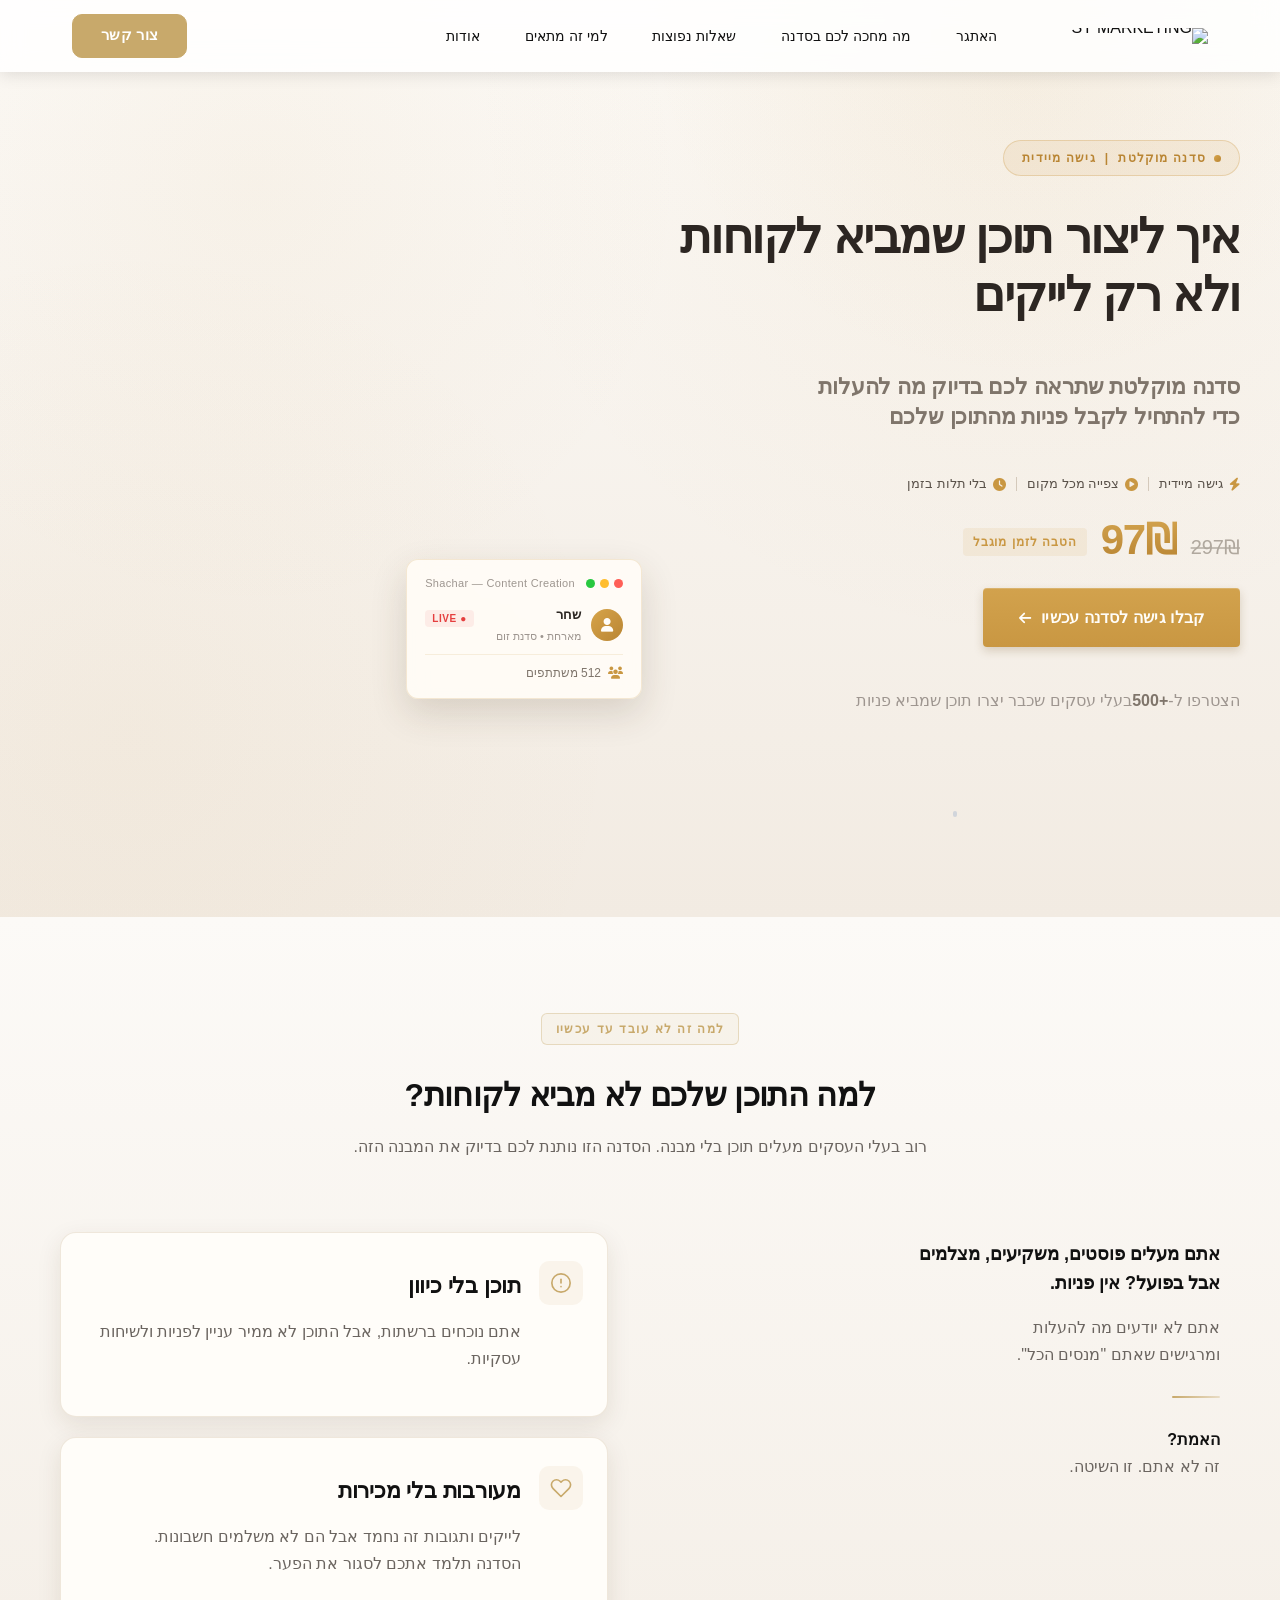
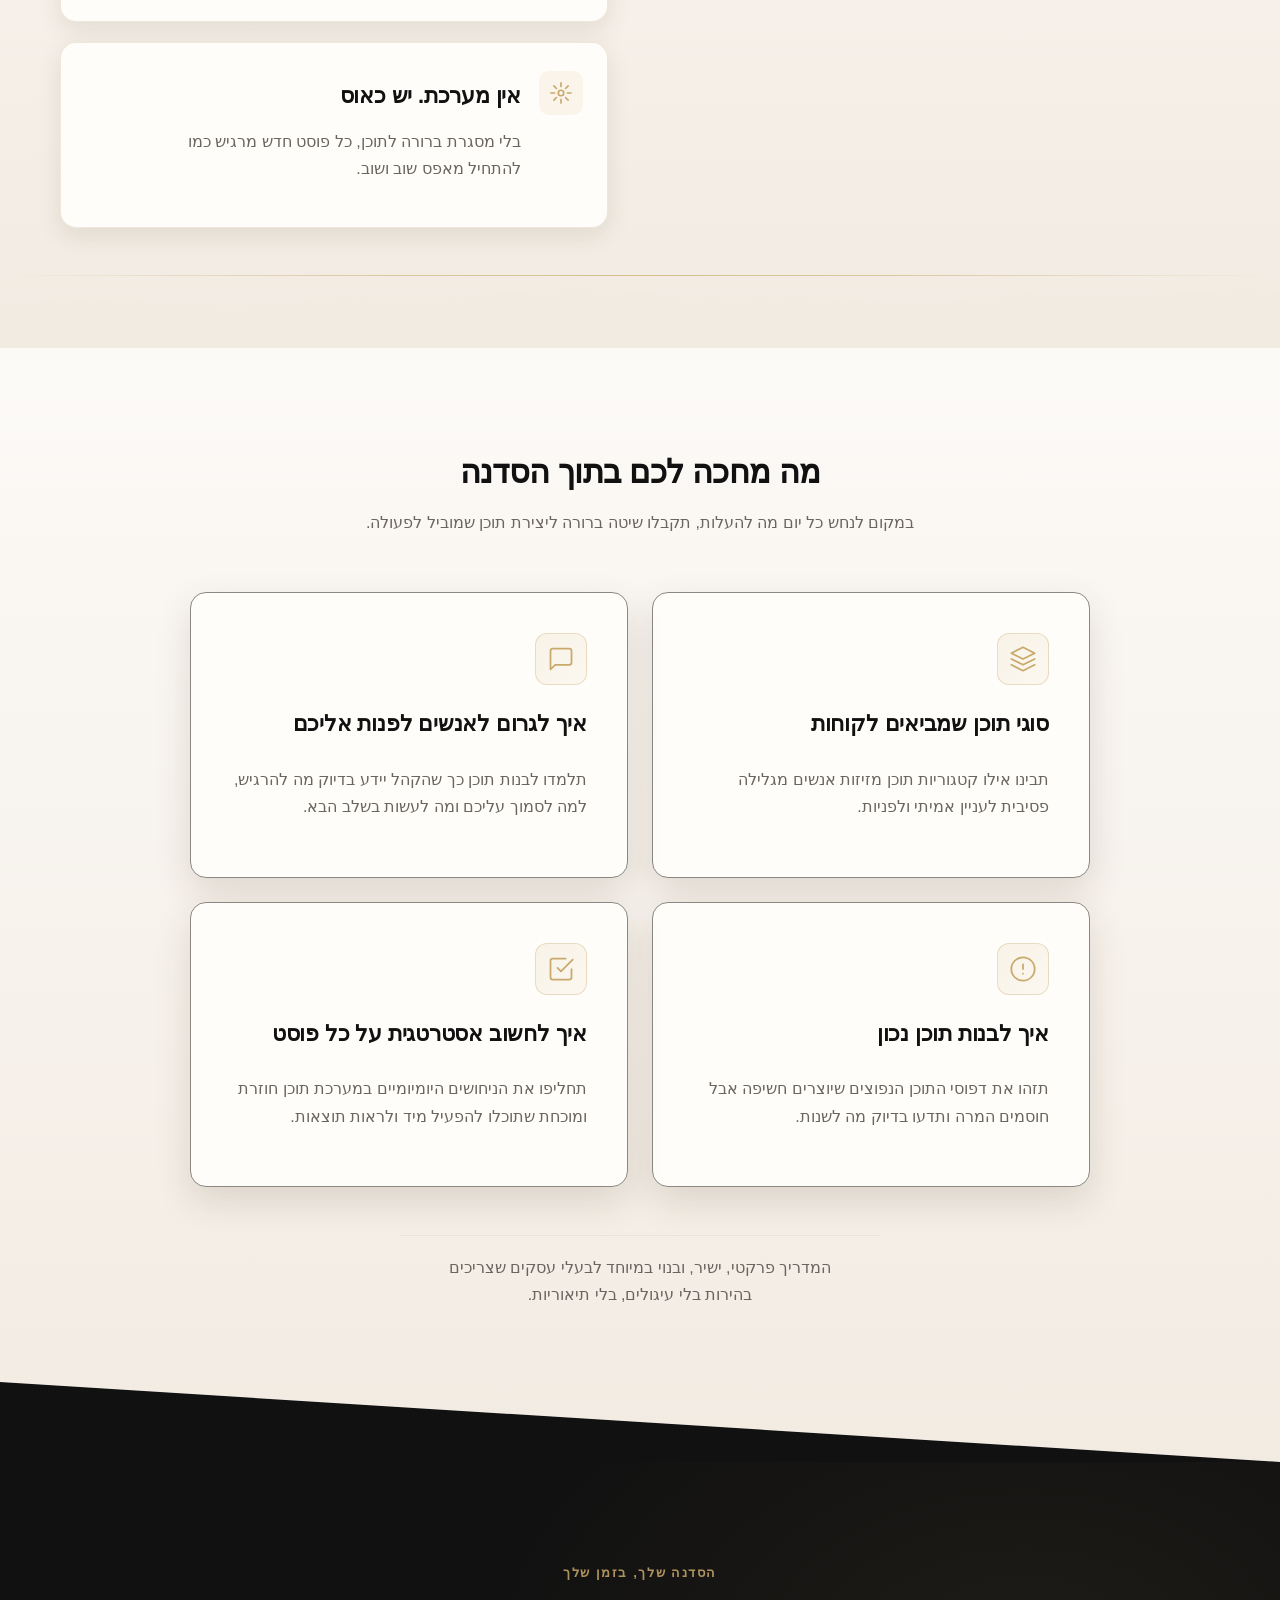
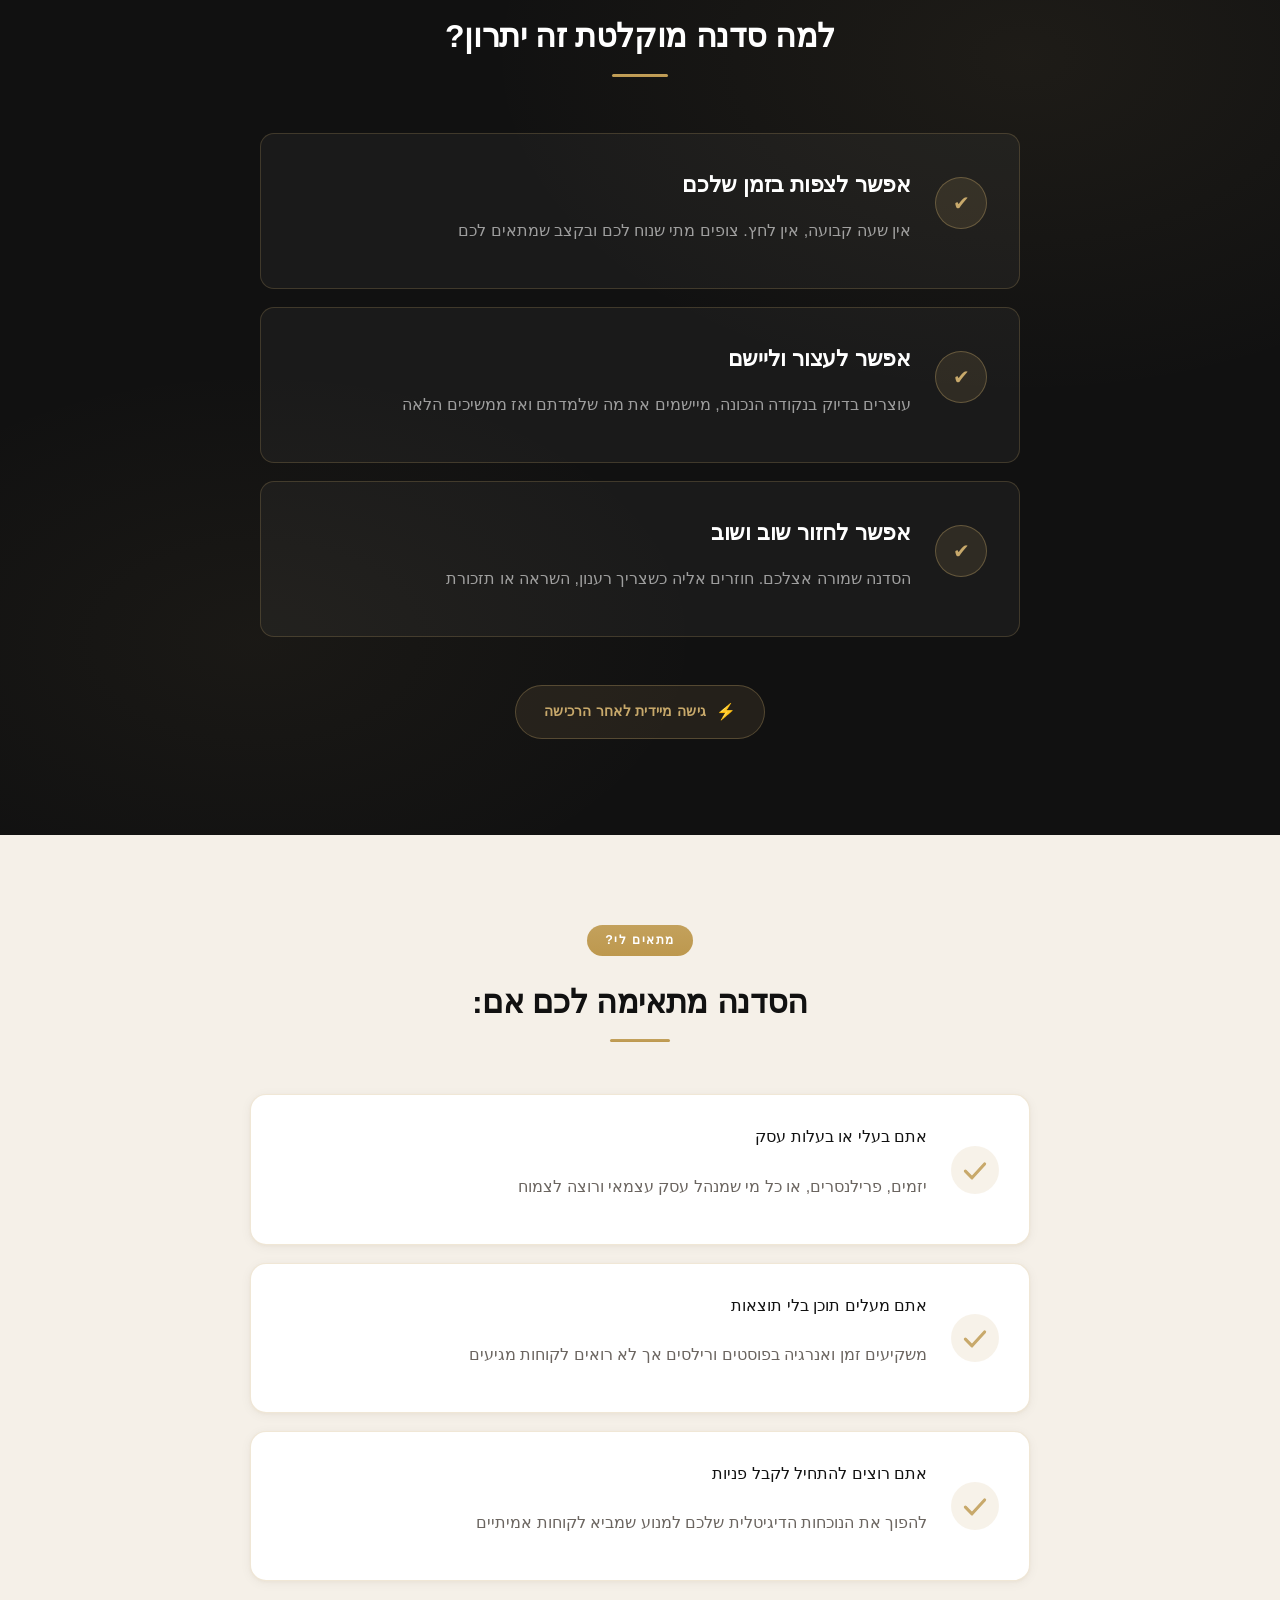
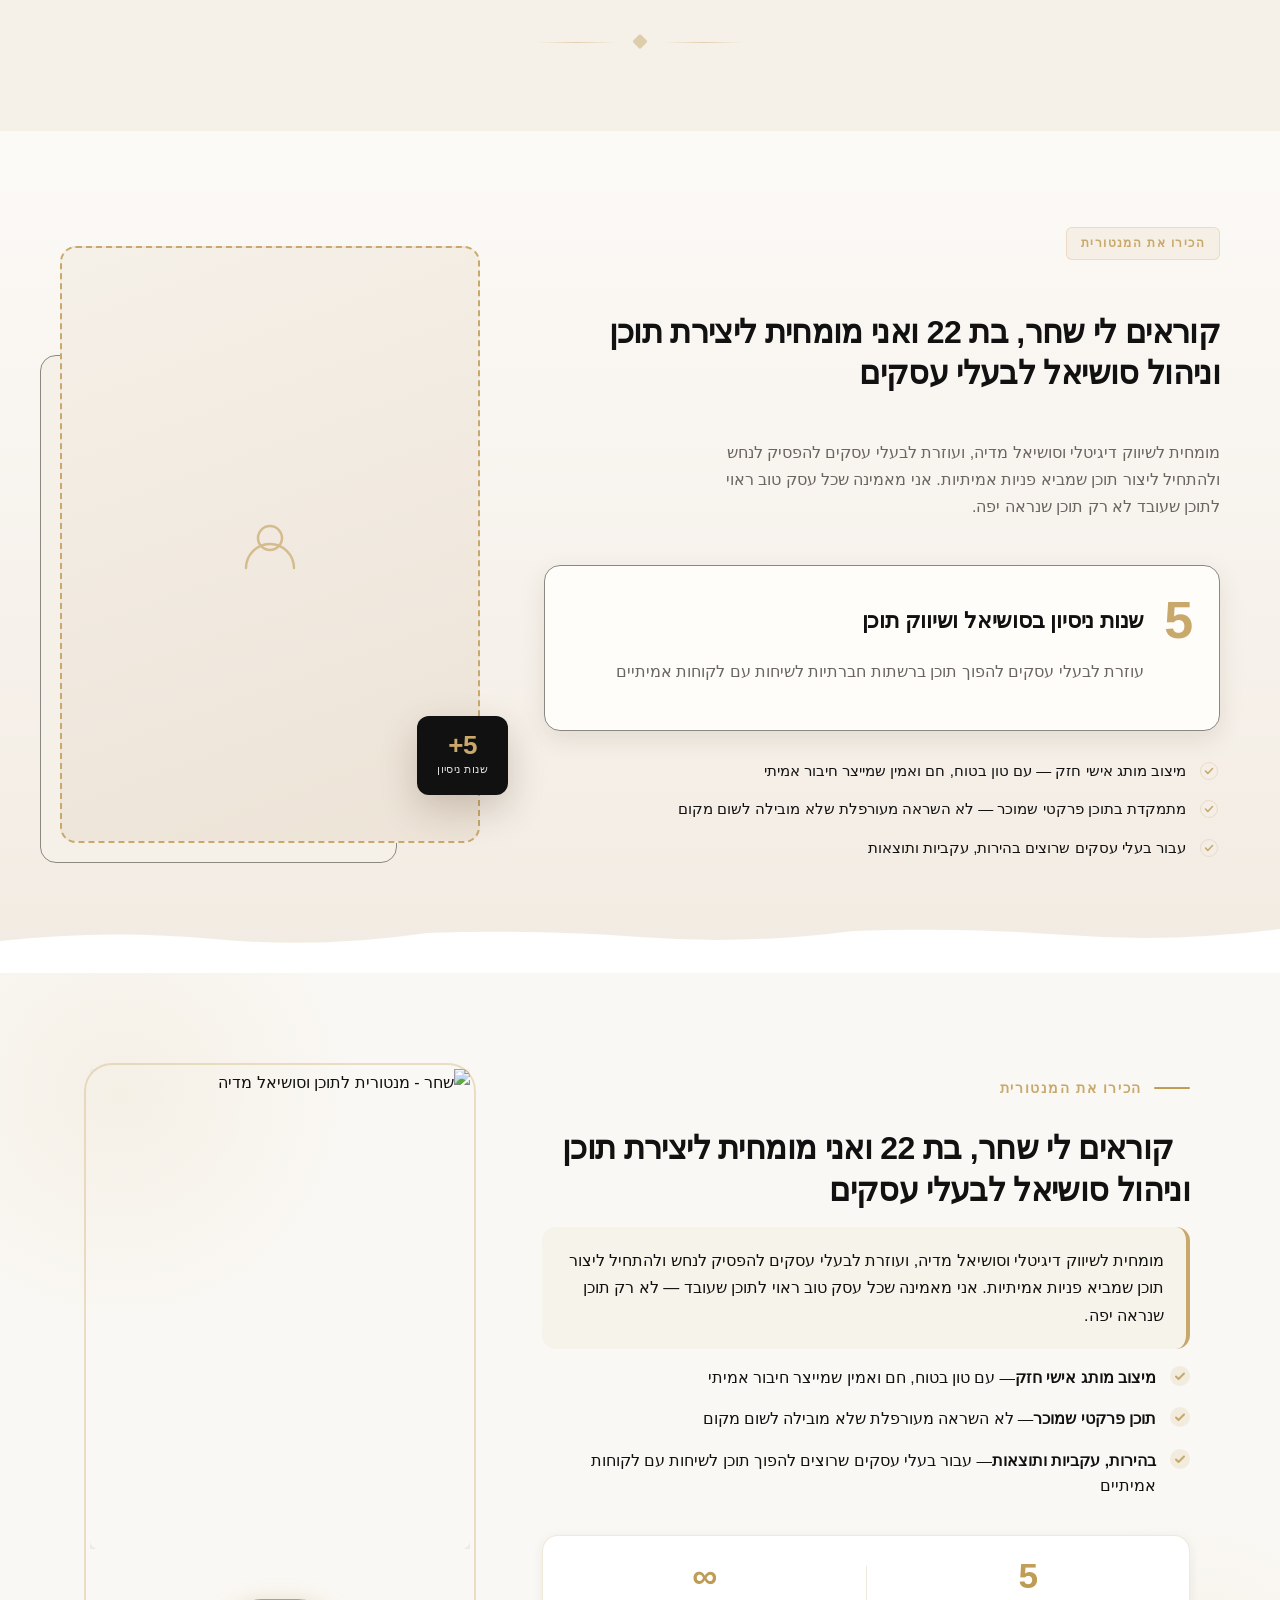
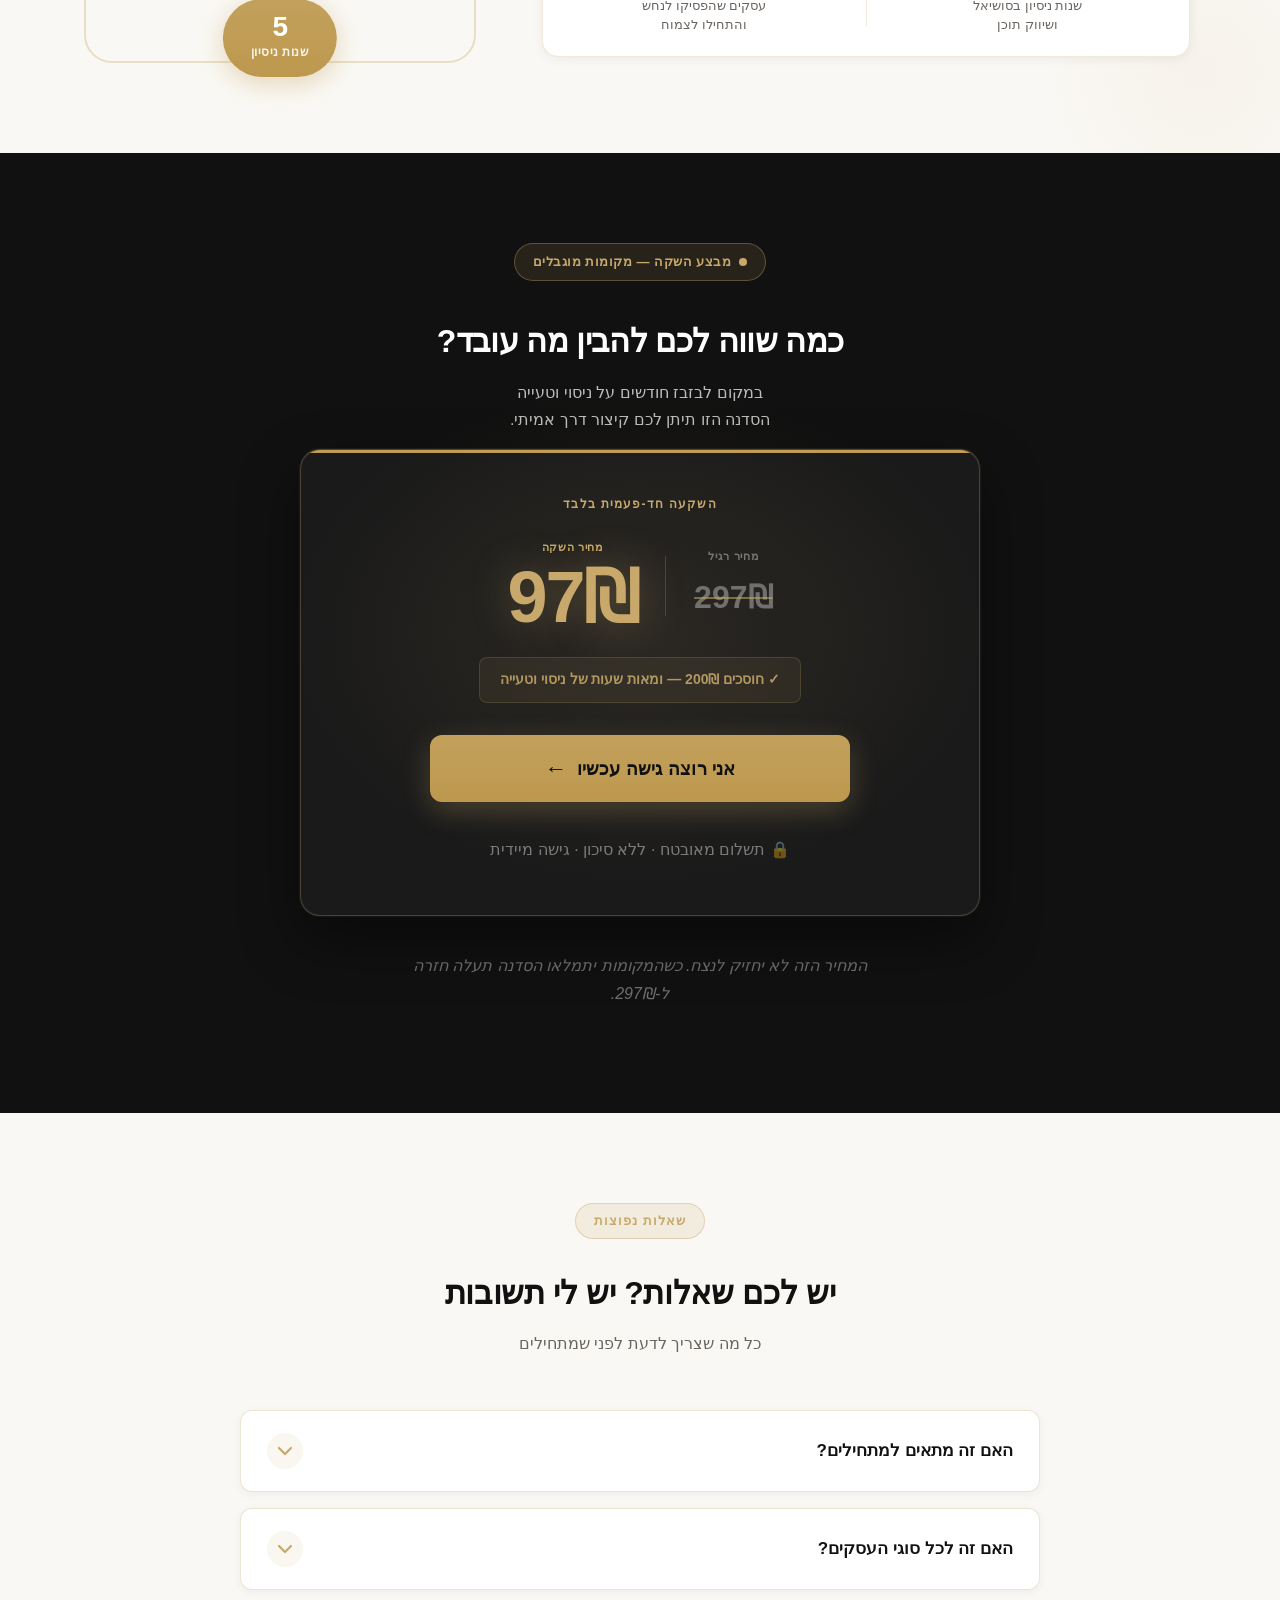
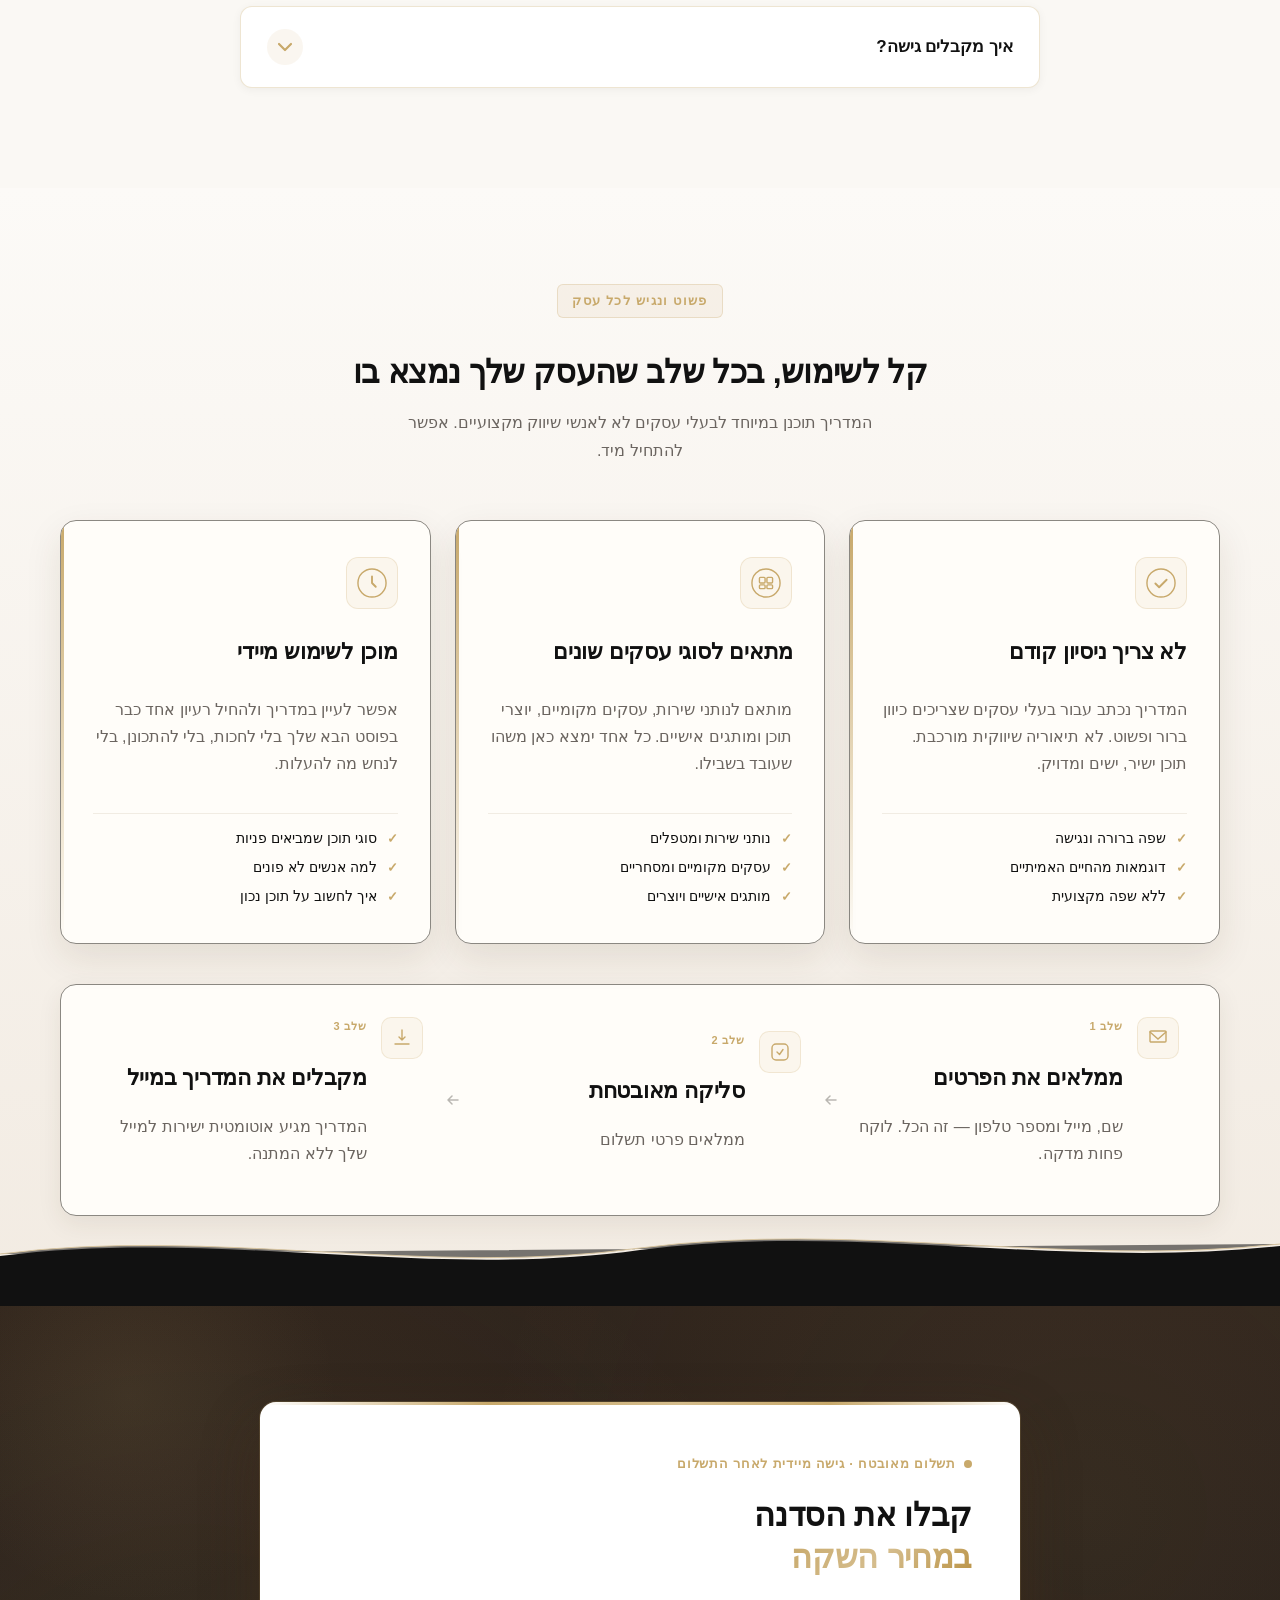
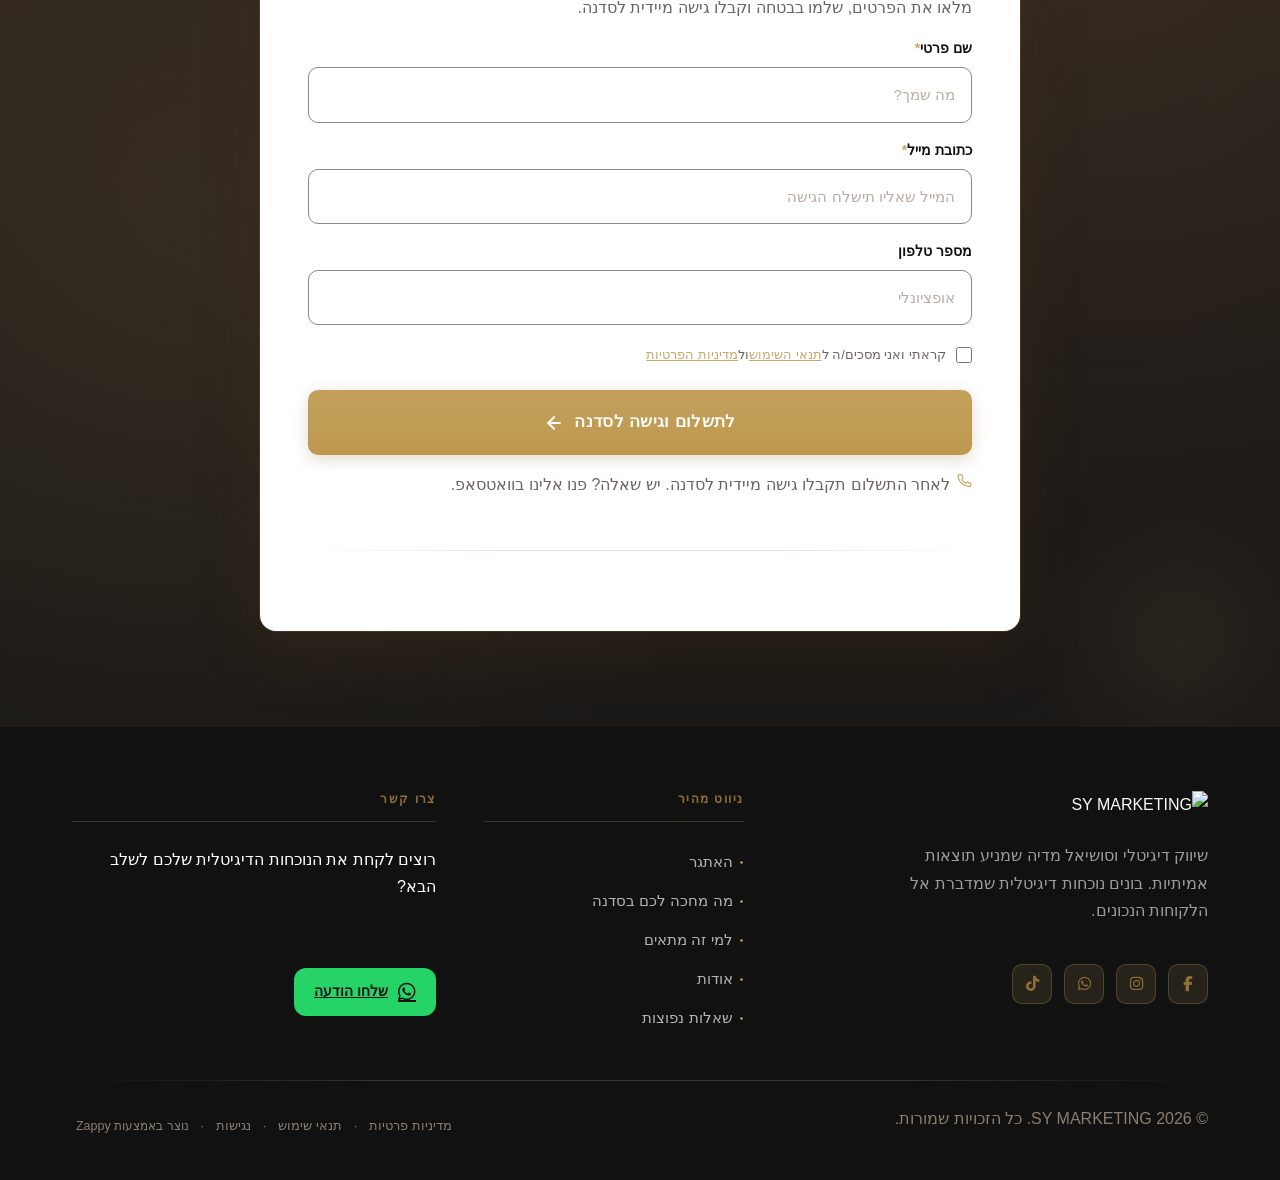
==== commit 7a219043: "Incremental sync: 1 page(s) — update_text, delete_element" ====
--- a/public/index.html
+++ b/public/index.html
@@ -1 +1 @@
-<!doctype html><html dir="rtl" lang="ar"><head><meta charset="UTF-8"><meta content="width=device-width,initial-scale=1" name="viewport"><meta content="index, follow" name="robots"><title>הפוסטים שלך מביאים לייקים? הגיע הזמן שיביאו לקוחות — שחר</title><meta content="בעל עסק שמעלה תוכן ולא רואה תוצאות? קבל עכשיו את המדריך החינמי עם 7 סוגי פוסטים שמביאים לקוחות אמיתיים — ישירות לוואטסאפ שלך." name="description"><meta content="פוסטים שמביאים לקוחות, איך לכתוב פוסטים שמוכרים ברשתות חברתיות, מדריך חינמי שיווק ברשתות חברתיות, שיווק תוכן לבעלי עסקים קטנים, תוכן שמוכר ברשתות חברתיות" name="keywords"><link href="/assets/favicon.ico" rel="icon" type="image/x-icon"><link href="/assets/favicon-16x16.png" rel="icon" type="image/png" sizes="16x16"><link href="/assets/favicon-32x32.png" rel="icon" type="image/png" sizes="32x32"><link href="/assets/favicon-48x48.png" rel="icon" type="image/png" sizes="48x48"><link href="/assets/favicon-192x192.png" rel="icon" type="image/png" sizes="192x192"><link href="/assets/favicon-512x512.png" rel="icon" type="image/png" sizes="512x512"><link href="/assets/apple-touch-icon.png" rel="apple-touch-icon"><script>!function(){"use strict";var t="4002b1db-fc84-4357-9c55-cdf8e3b1115f",e="https://api.zappy5.com/api/analytics/track",a=18e5,n=2592e6,o=!0,i=!0,r=!0;var s=function(){var e="zappy_visitor_"+t,a=null;try{if(a=localStorage.getItem(e)){var o=JSON.parse(a),i=Date.now();if(i-o.created<n)return o.lastSeen=i,localStorage.setItem(e,JSON.stringify(o)),o.id}}catch(t){console.warn("Zappy Analytics: LocalStorage not available")}var r="zv_"+Date.now()+"_"+Math.random().toString(36).substr(2,9);try{localStorage.setItem(e,JSON.stringify({id:r,created:Date.now(),lastSeen:Date.now()}))}catch(t){}return r}(),c=function(){var e="zappy_session_"+t,n=null;try{if(n=sessionStorage.getItem(e)){var o=JSON.parse(n),i=Date.now();if(i-o.timestamp<a)return o.timestamp=i,sessionStorage.setItem(e,JSON.stringify(o)),o.id}}catch(t){console.warn("Zappy Analytics: SessionStorage not available")}var r="zs_"+Date.now()+"_"+Math.random().toString(36).substr(2,9);try{sessionStorage.setItem(e,JSON.stringify({id:r,timestamp:Date.now()}))}catch(t){}return r}();function l(a,n){n=n||{};var o={website_id:t,event_type:a,page_path:window.location.pathname,referrer:document.referrer||"direct",visitor_id:s,session_id:c,metadata:n};if(navigator.sendBeacon){var i=new Blob([JSON.stringify(o)],{type:"application/json"});navigator.sendBeacon(e,i)}else fetch(e,{method:"POST",headers:{"Content-Type":"application/json"},body:JSON.stringify(o),keepalive:!0}).catch(function(t){console.warn("Zappy Analytics: Failed to track event",t)})}o&&l("pageview",{title:document.title,url:window.location.href}),i&&document.addEventListener("click",function(t){var e=t.target;if("BUTTON"===e.tagName||e.closest("button")){var a="BUTTON"===e.tagName?e:e.closest("button");l("click",{element:"button",text:a.textContent.trim().substring(0,100),id:a.id||null,class:a.className||null})}else if("A"===e.tagName||e.closest("a")){var n="A"===e.tagName?e:e.closest("a");l("navigation",{element:"link",text:n.textContent.trim().substring(0,100),href:n.href,external:n.hostname!==window.location.hostname})}},!0),r&&document.addEventListener("submit",function(t){var e=t.target;l("form_submit",{form_id:e.id||null,form_name:e.name||null,form_action:e.action||null,form_method:e.method||"GET"})},!0);var d=Date.now();window.addEventListener("beforeunload",function(){l("page_unload",{time_on_page:Math.floor((Date.now()-d)/1e3),page_path:window.location.pathname})}),window.zappyAnalytics={track:l,getVisitorId:function(){return s},getSessionId:function(){return c}}}()</script><meta content="הפוסטים שלך מביאים לייקים? הגיע הזמן שיביאו לקוחות — שחר" property="og:title"><meta content="בעל עסק שמעלה תוכן ולא רואה תוצאות? קבל עכשיו את המדריך החינמי עם 7 סוגי פוסטים שמביאים לקוחות אמיתיים — ישירות לוואטסאפ שלך." property="og:description"><meta content="summary_large_image" name="twitter:card"><meta content="הפוסטים שלך מביאים לייקים? הגיע הזמן שיביאו לקוחות — שחר" name="twitter:title"><meta content="בעל עסק שמעלה תוכן ולא רואה תוצאות? קבל עכשיו את המדריך החינמי עם 7 סוגי פוסטים שמביאים לקוחות אמיתיים — ישירות לוואטסאפ שלך." name="twitter:description"><link href="/styles.css" rel="stylesheet"><link href="https://cdnjs.cloudflare.com/ajax/libs/font-awesome/6.4.0/css/all.min.css" rel="stylesheet" crossorigin="anonymous" integrity="sha512-iecdLmaskl7CVkqkXNQ/ZH/XLlvWZOJyj7Yy7tcenmpD1ypASozpmT/E0iPtmFIB46ZmdtAc9eNBvH0H/ZpiBw==" referrerpolicy="no-referrer"/><style id="zappy-dropdown-submenu-styles">#navMenu li:has(.sub-menu),.nav-menu li:has(.sub-menu),.navbar li:has(.sub-menu),nav li:has(.sub-menu){position:relative}#navMenu .sub-menu,.nav-menu .sub-menu,.navbar .sub-menu,nav .sub-menu{display:block!important;position:absolute!important;top:100%;left:0;min-width:220px;background:#fff;border-radius:8px;box-shadow:0 8px 25px rgba(0,0,0,.15);padding:8px 0;opacity:0;visibility:hidden;transform:translateY(10px);transition:all .3s ease;z-index:1000;list-style:none;pointer-events:none}#navMenu li:hover>.sub-menu,.nav-menu li:hover>.sub-menu,.navbar li:hover>.sub-menu,nav li:hover>.sub-menu{opacity:1!important;visibility:visible!important;transform:translateY(0)!important;pointer-events:auto!important}.sub-menu li{list-style:none;margin:0;padding:0}.sub-menu a{display:block!important;padding:10px 16px!important;color:var(--text-dark,#333)!important;font-weight:500;text-decoration:none;white-space:nowrap;transition:background-color .2s}.sub-menu .zappy-nav-child>a{padding-left:28px!important;font-size:.9em!important;opacity:.85!important}[dir=rtl] .sub-menu .zappy-nav-child>a,html[lang=ar] .sub-menu .zappy-nav-child>a,html[lang=he] .sub-menu .zappy-nav-child>a{padding-left:10px!important;padding-right:28px!important}.sub-menu .zappy-nav-parent>a{font-weight:600!important}.sub-menu a:hover{background-color:#f5f5f5}[dir=rtl] .nav-menu .sub-menu,[dir=rtl] .navbar .sub-menu,[dir=rtl] nav .sub-menu,html[lang=ar] .nav-menu .sub-menu,html[lang=ar] .navbar .sub-menu,html[lang=ar] nav .sub-menu,html[lang=he] .nav-menu .sub-menu,html[lang=he] .navbar .sub-menu,html[lang=he] nav .sub-menu{left:auto!important;right:0!important}.sub-menu:empty,.sub-menu:not(:has(li)):not(:has(> a)),.sub-menu:not(:has(li:not(.zappy-hidden-menu-item))):not(:has(> a)){display:none!important;opacity:0!important;visibility:hidden!important;pointer-events:none!important}li:has(.menu-group-title):hover>.sub-menu{opacity:1!important;visibility:visible!important;transform:translateY(0)!important;pointer-events:auto!important}#navMenu>li>.menu-group-title,.nav-menu>li>.menu-group-title{display:inline-block;padding:.5rem 1rem;cursor:default;user-select:none}@media (max-width:768px){#navMenu .sub-menu,.nav-menu .sub-menu,.navbar .sub-menu,nav .sub-menu{position:static!important;transform:none!important;box-shadow:none!important;background:0 0!important;max-height:0;overflow:hidden;opacity:0;visibility:hidden;transition:max-height .3s ease,opacity .3s ease;padding:0!important;border-radius:0!important}#navMenu .sub-menu.mobile-expanded,.nav-menu .sub-menu.mobile-expanded,.navbar .sub-menu.mobile-expanded{max-height:none!important;overflow-y:visible!important;opacity:1!important;visibility:visible!important;padding:8px 0 8px 16px!important}[dir=rtl] .sub-menu.mobile-expanded,html[lang=he] .sub-menu.mobile-expanded{padding:8px 16px 8px 0!important}#navMenu li:hover>.sub-menu,.nav-menu li:hover>.sub-menu,.navbar li:hover>.sub-menu,nav li:hover>.sub-menu{opacity:0;visibility:hidden;pointer-events:none}#navMenu li>.sub-menu.mobile-expanded,.nav-menu li>.sub-menu.mobile-expanded,.navbar li>.sub-menu.mobile-expanded,nav li>.sub-menu.mobile-expanded{opacity:1!important;visibility:visible!important;pointer-events:auto!important}#navMenu li:has(.sub-menu),.nav-menu li:has(.sub-menu),.navbar li:has(.sub-menu),nav li:has(.sub-menu){display:flex!important;flex-wrap:wrap!important;align-items:center!important;position:relative!important;min-height:44px!important}#navMenu li:has(.sub-menu)>a,.nav-menu li:has(.sub-menu)>a,.navbar li:has(.sub-menu)>a,nav li:has(.sub-menu)>a{flex:1!important;min-width:0!important}#navMenu li:has(.sub-menu)>.menu-group-title,.nav-menu li:has(.sub-menu)>.menu-group-title,.navbar li:has(.sub-menu)>.menu-group-title,nav li:has(.sub-menu)>.menu-group-title{flex:1!important;min-width:0!important;padding:0!important;line-height:inherit!important}#navMenu li:has(.sub-menu)>.sub-menu,.nav-menu li:has(.sub-menu)>.sub-menu,.navbar li:has(.sub-menu)>.sub-menu,nav li:has(.sub-menu)>.sub-menu{flex-basis:100%!important;width:100%!important}#navMenu li:has(.sub-menu)>a [class*=arrow],#navMenu li:has(.sub-menu)>a [class*=chevron],.nav-menu li:has(.sub-menu)>a .fa-angle-down,.nav-menu li:has(.sub-menu)>a .fa-chevron-down,.nav-menu li:has(.sub-menu)>a [class*=arrow],.nav-menu li:has(.sub-menu)>a [class*=chevron],nav li:has(.sub-menu)>a [class*=arrow],nav li:has(.sub-menu)>a [class*=chevron]{display:none!important;visibility:hidden!important}.mobile-submenu-toggle{display:flex!important;align-items:center!important;justify-content:center!important;width:44px!important;height:auto!important;background:0 0!important;border:none!important;cursor:pointer!important;color:var(--text-light)!important;position:static!important;flex-shrink:0!important;align-self:stretch!important;z-index:2!important;padding:0!important;margin:0!important}.mobile-submenu-toggle::after{content:''!important;width:0!important;height:0!important;border-left:6px solid transparent!important;border-right:6px solid transparent!important;border-top:7px solid currentColor!important;transition:transform .3s ease!important}.mobile-submenu-toggle.expanded::after{transform:rotate(180deg)!important}.sub-menu a{padding:10px 0!important;display:block!important;color:var(--text-light)!important;white-space:normal!important}.sub-menu .zappy-nav-child>a{padding-left:28px!important;font-size:.9em!important;opacity:.85!important}[dir=rtl] .sub-menu .zappy-nav-child>a,html[lang=ar] .sub-menu .zappy-nav-child>a,html[lang=he] .sub-menu .zappy-nav-child>a{padding-left:0!important;padding-right:28px!important}.sub-menu .zappy-nav-parent>a{font-weight:600!important}#navMenu.active,.nav-menu.active{max-width:100vw!important;overflow-x:hidden!important;box-sizing:border-box!important}.navbar .sub-menu li a,.zappy-products-dropdown .sub-menu a,nav.navbar .sub-menu li a{color:var(--text-light)!important}}@media (min-width:769px){.mobile-submenu-toggle{display:none!important}}</style><style id="mobile-lang-menu-deployed-css">@media (max-width:768px){.lang-switcher,.nav-container .lang-switcher,.nav-cta-container .lang-switcher,.nav-ecommerce-icons .lang-switcher,.nav-icons-left .lang-switcher,.navbar .lang-switcher,.navbar .nav-cta-container .lang-switcher{display:none!important}.mobile-lang-menu{width:100%;border-top:1px solid rgba(128,128,128,.2);padding:8px 0 0 0;margin-top:8px}.mobile-lang-toggle{display:flex!important;align-items:center;justify-content:space-between;width:100%;padding:12px 16px;background:0 0;border:none;cursor:pointer;font-size:15px;color:inherit;font-family:inherit}.mobile-lang-toggle::after{content:'';display:inline-block;width:8px;height:8px;border-right:2px solid currentColor;border-bottom:2px solid currentColor;transform:rotate(45deg);transition:transform .3s ease;margin-left:8px}.mobile-lang-toggle.expanded::after{transform:rotate(-135deg)}.mobile-lang-options{max-height:0;overflow:hidden;transition:max-height .3s ease}.mobile-lang-options.expanded{max-height:300px}.mobile-lang-option{display:flex!important;align-items:center;gap:10px;padding:10px 24px;text-decoration:none;color:inherit;font-size:14px;font-family:inherit}.mobile-lang-option:hover{background:rgba(128,128,128,.1)}.mobile-lang-option.active{font-weight:600;opacity:.7;pointer-events:none}.mobile-lang-option img{width:20px;height:20px;border-radius:50%}}@media (min-width:769px){.mobile-lang-menu{display:none!important}}</style><style id="zappy-widget-visibility">#mic-access-tool-box,#mic-access-tool-general-button,#mic-init-access-tool #mic-access-tool-box,#mic-init-access-tool #mic-access-tool-general-button,#mic-init-access-tool .mic-access-tool-general-button,._access-icon,._access-menu,.mic-access-tool-box,.mic-access-tool-general-button,div[id*=mic-access-tool-box]{display:none!important;visibility:hidden!important;opacity:0!important;pointer-events:none!important}</style></head><body><nav class="navbar" dir="rtl"><button class="mobile-toggle" id="mobileToggle" aria-label="Menu"><svg viewBox="0 0 24 24" fill="none" height="24" width="24" class="hamburger-icon"><path d="M3 12h18M3 6h18M3 18h18" stroke-width="2" stroke="currentColor" stroke-linecap="round"></path></svg><svg viewBox="0 0 24 24" fill="none" height="24" width="24" class="close-icon" style="display:none"><path d="M18 6L6 18M6 6l12 12" stroke-width="2" stroke="currentColor" stroke-linecap="round"></path></svg></button><button class="phone-header-btn" aria-label="Call" data-phone=""><svg viewBox="0 0 24 24" fill="currentColor" height="20" width="20"><path d="M22 16.92v3a2 2 0 0 1-2.18 2 19.79 19.79 0 0 1-8.63-3.07 19.5 19.5 0 0 1-6-6 19.79 19.79 0 0 1-3.07-8.67A2 2 0 0 1 4.11 2h3a2 2 0 0 1 2 1.72 12.84 12.84 0 0 0 .7 2.81 2 2 0 0 1-.45 2.11L8.09 9.91a16 16 0 0 0 6 6l1.27-1.27a2 2 0 0 1 2.11-.45 12.84 12.84 0 0 0 2.81.7A2 2 0 0 1 22 16.92z"></path></svg></button><div class="nav-container"><div class="nav-right-group"><div class="nav-brand"><a href="/" class="logo-link"><img alt="SY MARKETING" src="/assets/logo.webp" class="logo"></a></div><ul class="nav-menu" id="navMenu"><li><a href="#zappy-section-1">האתגר</a></li><li><a href="#benefits">מה מחכה לכם בסדנה</a></li><li><a href="#zappy-section-7">שאלות נפוצות</a></li><li><a href="#zappy-section-11">למי זה מתאים</a></li><li><a href="#founder">אודות</a></li></ul></div><div class="nav-cta-container"><li class="nav-cta-item"><a href="#cta" class="nav-cta-btn">צור קשר</a></li></div></div></nav><script>window.addEventListener("load",function(){const e=document.querySelector(".navbar, nav, header");if(!e)return void console.log("[Navbar] Navbar element not found");let t=document.getElementById("mobileToggle")||document.querySelector(".mobile-toggle")||document.querySelector(".hamburger")||document.querySelector(".hamburger-menu")||document.querySelector(".menu-toggle")||document.querySelector(".burger-menu")||document.querySelector('[aria-label="Menu"]')||document.querySelector('[aria-label="תפריט"]');const o=document.querySelector(".phone-header-btn"),n=window.getComputedStyle(e);let r=n.backgroundColor;if(console.log("[Navbar] Initial navbar background:",r),"transparent"===r||"rgba(0, 0, 0, 0)"===r||r.startsWith("rgba")&&r.includes(", 0)")){const e=n.backgroundImage;if(e&&"none"!==e)console.log("[Navbar] Navbar has background image/gradient, using dark text"),r="rgb(240, 240, 240)";else{const e=window.getComputedStyle(document.body).backgroundColor;console.log("[Navbar] Navbar transparent, using body background:",e),r=e}}const i=r.match(/\d+/g);if(i&&i.length>=3){const e=(.299*parseInt(i[0])+.587*parseInt(i[1])+.114*parseInt(i[2]))/255;console.log("[Navbar] Mobile button colors preserved from Claude CSS (luminance:",e.toFixed(2)+")");const n=document.createElement("style");n.id="zappy-mobile-nav-fix";document.documentElement.lang;document.documentElement.dir,n.textContent='\n        /* Hide mobile buttons on desktop, show only on mobile */\n        @media (min-width: 769px) {\n          .mobile-toggle,\n          .phone-header-btn {\n            display: none !important;\n          }\n        }\n        \n        /* Show and position mobile buttons correctly on mobile */\n        @media (max-width: 768px) {\n          .mobile-toggle,\n          .phone-header-btn {\n            position: absolute !important;\n            top: 50% !important;\n            transform: translateY(-50%) !important;\n            z-index: 1001 !important;\n            display: flex !important;\n            align-items: center !important;\n            justify-content: center !important;\n            width: 36px !important;\n            height: 36px !important;\n            border-radius: 50% !important;\n            border: none !important;\n            cursor: pointer !important;\n            padding: 6px !important;\n            background: none !important;\n            color: var(--nav-text, var(--text-light)) !important;\n          }\n          \n          /* LTR positioning (default): hamburger LEFT, phone RIGHT */\n          html:not([dir="rtl"]):not([lang="he"]):not([lang="ar"]) .mobile-toggle,\n          html[dir="ltr"] .mobile-toggle {\n            left: 12px !important;\n            right: auto !important;\n          }\n          html:not([dir="rtl"]):not([lang="he"]):not([lang="ar"]) .phone-header-btn,\n          html[dir="ltr"] .phone-header-btn {\n            right: 12px !important;\n            left: auto !important;\n          }\n          \n          /* RTL positioning: hamburger RIGHT, phone LEFT */\n          html[dir="rtl"] .mobile-toggle,\n          html[lang="he"] .mobile-toggle,\n          html[lang="ar"] .mobile-toggle {\n            right: 12px !important;\n            left: auto !important;\n          }\n          html[dir="rtl"] .phone-header-btn,\n          html[lang="he"] .phone-header-btn,\n          html[lang="ar"] .phone-header-btn {\n            left: 12px !important;\n            right: auto !important;\n          }\n          \n          /* CRITICAL: Ensure nav-container has min-height on mobile */\n          /* All children are positioned absolutely/fixed on mobile, so height:auto collapses to 0 */\n          .nav-container {\n            min-height: 70px !important;\n            position: relative !important;\n          }\n          \n          /* Ensure SVG icons are properly sized and inherit color */\n          .mobile-toggle svg,\n          .phone-header-btn svg {\n            width: 24px !important;\n            height: 24px !important;\n            /* Don\'t force display - let JavaScript control hamburger/close toggle */\n          }\n          \n          /* Reset nav-cta-container on mobile - remove desktop box-shadow/padding */\n          /* that creates a visible ghost box when CTA button is hidden */\n          .nav-cta-container {\n            box-shadow: none !important;\n            padding: 0 !important;\n          }\n          \n          /* Hide nav-cta-container entirely on mobile when there\'s no lang-switcher */\n          /* (only the CTA button is inside, and it\'s hidden on mobile) */\n          .nav-cta-container:not(:has(.lang-switcher)) {\n            display: none !important;\n          }\n          \n          /* CRITICAL: Prevent hero image fade gradient from bleeding over headline text */\n          /* The .image-fade-gradient has bottom: -30px (extends below parent) */\n          /* On mobile stacked layout, this overlaps the h1 text below the image */\n          .hero-image-column {\n            overflow: hidden !important;\n          }\n          .image-fade-gradient {\n            bottom: 0 !important;\n          }\n          \n          /* Hide desktop language switcher on mobile - hamburger menu handles it */\n          /* High specificity to override stored CSS */\n          .lang-switcher,\n          .nav-cta-container .lang-switcher,\n          .nav-container .lang-switcher,\n          .navbar .lang-switcher,\n          .navbar .nav-cta-container .lang-switcher {\n            display: none !important;\n          }\n        }\n      ';const r=document.getElementById("zappy-mobile-nav-fix");r&&r.remove(),document.head.appendChild(n),console.log("[Navbar] Critical CSS injected for mobile nav positioning");const l=window.innerWidth<=768;if(t){const e=t.querySelector(".hamburger-icon"),o=t.querySelector(".close-icon");e&&(e.style.setProperty("width","24px","important"),e.style.setProperty("height","24px","important"),e.style.setProperty("display","block","important")),o&&(o.style.setProperty("width","24px","important"),o.style.setProperty("height","24px","important"),o.style.setProperty("display","none","important")),l?(t.style.setProperty("position","absolute","important"),t.style.setProperty("top","50%","important"),t.style.setProperty("transform","translateY(-50%)","important"),t.style.setProperty("z-index","1001","important"),t.style.removeProperty("left"),t.style.removeProperty("right"),console.log("[Navbar] Mobile toggle positioning applied (mobile viewport)")):(t.style.removeProperty("position"),t.style.removeProperty("top"),t.style.removeProperty("transform"),t.style.removeProperty("z-index"),t.style.removeProperty("left"),t.style.removeProperty("right"),console.log("[Navbar] Desktop viewport - cleared mobile toggle inline positioning"))}if(o){const e=o.querySelector("svg");e&&(e.style.width="24px",e.style.height="24px",e.setAttribute("width","24"),e.setAttribute("height","24")),l?(o.style.setProperty("position","absolute","important"),o.style.setProperty("top","50%","important"),o.style.setProperty("transform","translateY(-50%)","important"),o.style.setProperty("z-index","1001","important"),o.style.removeProperty("left"),o.style.removeProperty("right"),console.log("[Navbar] Phone button positioning applied (mobile viewport)")):(o.style.removeProperty("position"),o.style.removeProperty("top"),o.style.removeProperty("transform"),o.style.removeProperty("z-index"),o.style.removeProperty("left"),o.style.removeProperty("right"),console.log("[Navbar] Desktop viewport - cleared phone button inline positioning"))}}else console.log("[Navbar] Could not parse background color:",r);t=document.getElementById("mobileToggle")||document.querySelector(".mobile-toggle")||document.querySelector(".hamburger")||document.querySelector(".hamburger-menu")||document.querySelector(".menu-toggle")||document.querySelector(".burger-menu")||document.querySelector('[aria-label="Menu"]')||document.querySelector('[aria-label="תפריט"]');const l=document.getElementById("navMenu")||document.querySelector(".nav-menu")||document.querySelector(".nav-links")||document.querySelector("nav ul:not(.submenu)");if(!t||!l)return void console.log("[Navbar] Mobile toggle or menu not found:",{toggle:!!t,menu:!!l});l.id||(l.id="navMenu"),console.log("[Navbar] Initializing mobile menu...");const a=t.cloneNode(!0);t.parentNode.replaceChild(a,t),a.addEventListener("click",function(e){e.preventDefault(),e.stopPropagation();const t=this.querySelector(".hamburger-icon"),o=this.querySelector(".close-icon");l.classList.contains("active")?(l.classList.remove("active"),t&&t.style.setProperty("display","block","important"),o&&o.style.setProperty("display","none","important"),document.body.style.overflow="",console.log("[Navbar] Menu closed")):(l.classList.add("active"),t&&t.style.setProperty("display","none","important"),o&&o.style.setProperty("display","block","important"),document.body.style.overflow="hidden",console.log("[Navbar] Menu opened"))}),l.querySelectorAll("a").forEach(function(e){e.addEventListener("click",function(){if("#"===this.getAttribute("href"))return;const e=a.querySelector(".hamburger-icon"),t=a.querySelector(".close-icon");l.classList.remove("active"),e&&e.style.setProperty("display","block","important"),t&&t.style.setProperty("display","none","important"),document.body.style.overflow="",console.log("[Navbar] Menu closed (link clicked)")})});var s=l.querySelectorAll(".dropdown-toggle");s.forEach(function(e){e.addEventListener("click",function(e){e.preventDefault(),e.stopPropagation();var t=this.closest(".nav-dropdown");t&&(t.parentNode.querySelectorAll(".nav-dropdown.open").forEach(function(e){e!==t&&e.classList.remove("open")}),t.classList.toggle("open"),console.log("[Navbar] Dropdown toggled:",t.classList.contains("open")?"open":"closed"))})}),document.addEventListener("click",function(e){e.target.closest(".nav-dropdown")||document.querySelectorAll(".nav-dropdown.open").forEach(function(e){e.classList.remove("open")})}),console.log("[Navbar] Dropdown handlers initialized for "+s.length+" dropdowns"),o&&o.addEventListener("click",function(){const e=document.querySelectorAll('a[href^="tel:"]'),t=e.length>0?e[0].getAttribute("href").replace("tel:",""):"[business_phone]";window.location.href="tel:"+t,console.log("[Navbar] Phone button clicked")}),console.log("[Navbar] Mobile menu initialized successfully");const p=function(){const e=document.querySelector(".whatsapp-float");e&&(window.innerWidth>=769?(e.style.setProperty("display","none","important"),e.style.setProperty("visibility","hidden","important"),e.style.setProperty("opacity","0","important"),e.style.setProperty("pointer-events","none","important"),console.log("[WhatsApp] Button hidden on desktop")):(e.style.removeProperty("display"),e.style.removeProperty("visibility"),e.style.removeProperty("opacity"),e.style.removeProperty("pointer-events"),console.log("[WhatsApp] Button visible on mobile")))};let c;p(),window.addEventListener("resize",function(){clearTimeout(c),c=setTimeout(p,100)})})</script><main><section class="index-hero-section" id="index-hero-section" data-layout-spec="בית-hero" dir="rtl" data-hero-type="side-by-side"><div class="index-hero-container"><div class="index-hero-content"><div class="index-hero-badge"><span class="index-hero-badge-dot"></span>סדנה מוקלטת&nbsp;&nbsp;|&nbsp;&nbsp;גישה מיידית</div><h1 class="index-hero-h1">איך ליצור תוכן שמביא לקוחות ולא רק לייקים</h1><h3 class="index-hero-subtitle">סדנה מוקלטת שתראה לכם בדיוק מה להעלות<br class="index-hero-br">כדי להתחיל לקבל פניות מהתוכן שלכם</h3><div class="index-hero-trust-row"><span class="index-hero-trust-badge"><i class="fa-solid fa-bolt"></i>גישה מיידית</span><span class="index-hero-trust-sep"></span><span class="index-hero-trust-badge"><i class="fa-solid fa-play-circle" data-element-id="icon-1776680223633-d3kv3tmv0" data-element-type="icon" data-icon-type="fontawesome"></i>צפייה מכל מקום</span><span class="index-hero-trust-sep"></span><span class="index-hero-trust-badge"><i class="fa-solid fa-clock" data-element-id="icon-1776680223633-xok40w7h9" data-element-type="icon" data-icon-type="fontawesome"></i>בלי תלות בזמן</span></div><div class="index-hero-price-block"><span class="index-hero-price-old">297₪</span><span class="index-hero-price-current">97₪</span><span class="index-hero-price-label">הטבה לזמן מוגבל</span></div><p><a href="#cta" class="btn-primary index-hero-cta" data-element-id="btn-1776680223628-kgteo7ez0" data-element-type="button" data-native-element="true">קבלו גישה לסדנה עכשיו<i class="fa-solid fa-arrow-left index-hero-cta-arrow"></i></a></p><p class="index-hero-micro-proof">הצטרפו ל-<strong>+500</strong>בעלי עסקים שכבר יצרו תוכן שמביא פניות</p></div><div class="index-hero-media"><div class="index-hero-img-wrapper"><div class="zappy-inserted-element" id="zappy-element-1776687693950-5yhkgv504" style="max-width:570px;margin:20px auto;text-align:center;justify-content:center" data-element-id="zappy-element-1776687693950-5yhkgv504" data-element-type="image"><div style="position:relative !important;overflow:hidden !important;width:520px !important;max-width:100% !important;margin-left:auto !important;margin-right:auto !important;height:293px !important;display:block !important" data-element-type="image" data-element-id="zappy-element-1776687693950-5yhkgv504" data-zappy-wrapper-margins-applied="true" data-zappy-zoom-clip="true" data-zappy-zoom-wrapper="true" data-zappy-zoom-wrapper-height="293px" data-zappy-zoom-wrapper-width="520px" data-zappy-zoom-wrapper-width-mode="px"><img alt="Image" src="/assets/image-1776689156520-cdenlq.webp?v=1776689158489" data-element-id="zappy-element-1776687693950-5yhkgv504" data-element-type="image" data-zappy-object-position="59% 93%" data-zappy-zoom="1.2" style="border-radius:8px;width:121.012% !important;height:120% !important;max-width:none !important;object-fit:cover !important;margin:0px !important;object-position:59% 93% !important;display:block !important;max-height:none !important;position:absolute !important;left:-12.397% !important;top:-18.6% !important" data-zappy-original-height="293" data-zappy-original-width="520" id="zappy-element-1776687693950-5yhkgv504"></div></div><div class="index-hero-zoom-card"><div class="index-hero-zoom-header"><span class="index-hero-zoom-dot red"></span><span class="index-hero-zoom-dot yellow"></span><span class="index-hero-zoom-dot green"></span><span class="index-hero-zoom-title">Shachar — Content Creation</span></div><div class="index-hero-zoom-body"><div class="index-hero-zoom-avatar"><i class="fa-solid fa-user" data-element-id="icon-1776680223633-5ht3ryuou" data-element-type="icon" data-icon-type="fontawesome"></i></div><div class="index-hero-zoom-info"><span class="index-hero-zoom-name">שחר</span><span class="index-hero-zoom-sub">מארחת • סדנת זום</span></div><p><span class="index-hero-zoom-live">● LIVE</span></p></div><div class="index-hero-zoom-participants"><i class="fa-solid fa-users" data-element-id="icon-1776680223633-2p53d6wcy" data-element-type="icon" data-icon-type="fontawesome" style="cursor:pointer"></i><span>512 משתתפים</span></div></div></div></div><div class="zappy-inserted-element" id="zappy-element-1776688791540-ps76lxjfy" style="margin:20px auto;text-align:center;display:flex;justify-content:center;cursor:pointer;max-width:1440px" data-element-id="zappy-element-1776688791540-ps76lxjfy" data-element-type="iframe" data-iframe-editable="true" data-zappy-media-cell="true" data-zappy-newly-inserted="true"><div style="width:100%;max-width:600px" data-custom-width="" data-full-width=""><div style="position:relative;width:100%;height:0px;padding-bottom:56.25%;background:rgb(249, 250, 251);border-radius:8px;overflow:hidden;border:2px dashed rgb(209, 213, 219);cursor:pointer" data-element-type="iframe" data-iframe-editable="true" data-custom-height=""><div style="position:absolute;top:0px;left:0px;width:100%;height:100%;display:flex;align-items:center;justify-content:center;text-align:center;flex-direction:column;color:rgb(107, 114, 128)"><svg viewBox="0 0 24 24" fill="none" data-element-id="icon-1776689071913-5qr7rpadq" data-element-type="icon" data-icon-type="svg" stroke="currentColor" style="width:48px;height:48px;margin-bottom:8px;cursor:pointer"><path d="M10 20l4-16m4 4l4 4-4 4M6 16l-4-4 4-4" stroke-width="1.5" stroke-linecap="round" stroke-linejoin="round"></path></svg><span style="font-size:14px">Embed content will appear here</span></div></div></div></div></div><div class="index-hero-bg-pattern" aria-hidden="true"></div></section><section class="index-problem-section" id="zappy-section-1" data-layout-spec="בית-problem" dir="rtl"><div class="index-problem-container"><div class="index-problem-header"><p class="zappy-editable"><span class="index-problem-eyebrow">למה זה לא עובד עד עכשיו</span></p><h2 class="index-problem-title">למה התוכן שלכם לא מביא לקוחות?</h2><p class="index-problem-subtitle">רוב בעלי העסקים מעלים תוכן בלי מבנה. הסדנה הזו נותנת לכם בדיוק את המבנה הזה.</p></div><div class="zappy-preserve-css-grid index-problem-grid" style="--zappy-grid-cols:repeat(2, minmax(0, 1fr));display:grid;grid-template-columns:repeat(2, minmax(0, 1fr));align-items:stretch !important" data-original-gap="64px" data-original-item-width="548" data-zappy-explicit-columns="true" data-zappy-grid-align="start"><div class="index-problem-narrative" data-grid-item-index="0"><p class="index-problem-lead">אתם מעלים פוסטים, משקיעים, מצלמים<br>אבל בפועל? אין פניות.</p><p>אתם לא יודעים מה להעלות<br>ומרגישים שאתם "מנסים הכל".</p><div class="index-problem-accent-line"></div><p class="index-problem-closing"><strong>האמת?</strong><br>זה לא אתם. זו השיטה.</p></div><div class="index-problem-cards" data-grid-item-index="1"><article class="index-problem-card" id="zappy-section-2"><div class="index-problem-card-icon"><svg viewBox="0 0 24 24" fill="none" height="22" width="22" data-element-type="icon" data-icon-type="svg" aria-hidden="true" stroke="currentColor" stroke-linecap="round" stroke-linejoin="round" stroke-width="1.8"><circle cx="12" cy="12" r="10"></circle><line x1="12" x2="12" y1="8" y2="12"></line><line x1="12" x2="12.01" y1="16" y2="16"></line></svg></div><div class="index-problem-card-body"><h3 class="index-problem-card-title">תוכן בלי כיוון</h3><p class="index-problem-card-text">אתם נוכחים ברשתות, אבל התוכן לא ממיר עניין לפניות ולשיחות עסקיות.</p></div></article><article class="index-problem-card" id="zappy-section-3"><div class="index-problem-card-icon"><svg viewBox="0 0 24 24" fill="none" height="22" width="22" data-element-type="icon" data-icon-type="svg" aria-hidden="true" stroke="currentColor" stroke-linecap="round" stroke-linejoin="round" stroke-width="1.8"><path d="M20.84 4.61a5.5 5.5 0 0 0-7.78 0L12 5.67l-1.06-1.06a5.5 5.5 0 0 0-7.78 7.78l1.06 1.06L12 21.23l7.78-7.78 1.06-1.06a5.5 5.5 0 0 0 0-7.78z"></path></svg></div><div class="index-problem-card-body"><h3 class="index-problem-card-title">מעורבות בלי מכירות</h3><p class="index-problem-card-text">לייקים ותגובות זה נחמד אבל הם לא משלמים חשבונות.<br>הסדנה תלמד אתכם לסגור את הפער.</p></div></article><article class="index-problem-card" id="zappy-section-4"><div class="index-problem-card-icon"><svg viewBox="0 0 24 24" fill="none" height="22" width="22" data-element-type="icon" data-icon-type="svg" aria-hidden="true" stroke="currentColor" stroke-linecap="round" stroke-linejoin="round" stroke-width="1.8"><circle cx="12" cy="12" r="3"></circle><path d="M12 1v4M12 19v4M4.22 4.22l2.83 2.83M16.95 16.95l2.83 2.83M1 12h4M19 12h4M4.22 19.78l2.83-2.83M16.95 7.05l2.83-2.83"></path></svg></div><div class="index-problem-card-body"><h3 class="index-problem-card-title">אין מערכת. יש כאוס</h3><p class="index-problem-card-text">בלי מסגרת ברורה לתוכן, כל פוסט חדש מרגיש כמו<br>להתחיל מאפס שוב ושוב.</p></div></article></div></div></div><div class="index-problem-divider-wrapper" aria-hidden="true"><div class="index-problem-gold-rule"></div><svg viewBox="0 0 1200 72" xmlns="http://www.w3.org/2000/svg" aria-hidden="true" data-no-icon-edit="true" preserveAspectRatio="none"><defs><linearGradient id="beigeFade" x1="0" x2="0" y1="0" y2="1"><stop offset="0%" stop-color="#F5F0E8" stop-opacity="0.0"></stop><stop offset="40%" stop-color="#F5F0E8" stop-opacity="0.7"></stop><stop offset="100%" stop-color="#EDE3D7" stop-opacity="1"></stop></linearGradient></defs><path d="M0,72 L0,28 Q80,18 160,26 T320,20 Q400,26 480,16 T640,22 Q720,18 800,24 T960,18 Q1040,24 1120,16 T1200,22 L1200,72 Z" fill="#F2EBE2"></path></svg></div></section><section class="index-benefits-section" id="benefits" data-layout-spec="בית-benefits" dir="rtl"><div class="index-benefits-container"><div class="index-benefits-header"><h2 class="index-benefits-title">מה מחכה לכם בתוך הסדנה</h2><p class="index-benefits-subtitle">במקום לנחש כל יום מה להעלות, תקבלו שיטה ברורה ליצירת תוכן שמוביל לפעולה.</p></div><div class="zappy-preserve-css-grid index-benefits-grid" id="zappy-auto-grid-1776680866110-jom9ei" style="--zappy-grid-cols:repeat(2, minmax(0, 1fr));display:grid;grid-template-columns:repeat(2, minmax(0, 1fr));align-items:stretch !important" data-original-gap="24px" data-original-item-width="438" data-zappy-auto-grid="true" data-zappy-explicit-columns="true"><article class="index-benefits-card" id="zappy-section-6" data-grid-item-index="0"><div class="index-benefits-icon-wrap"><svg viewBox="0 0 24 24" fill="none" height="28" width="28" xmlns="http://www.w3.org/2000/svg" data-element-type="icon" data-icon-type="svg" aria-hidden="true" stroke="currentColor" stroke-linecap="round" stroke-linejoin="round" stroke-width="1.5"><path d="M12 2L2 7l10 5 10-5-10-5z"></path><path d="M2 17l10 5 10-5"></path><path d="M2 12l10 5 10-5"></path></svg></div><div class="index-benefits-card-content"><h3 class="index-benefits-card-title">סוגי תוכן שמביאים לקוחות</h3><p class="index-benefits-card-text">תבינו אילו קטגוריות תוכן מזיזות אנשים מגלילה פסיבית לעניין אמיתי ולפניות.</p></div></article><article class="index-benefits-card" id="zappy-section-7" data-grid-item-index="1"><div class="index-benefits-icon-wrap"><svg viewBox="0 0 24 24" fill="none" height="28" width="28" xmlns="http://www.w3.org/2000/svg" data-element-type="icon" data-icon-type="svg" aria-hidden="true" stroke="currentColor" stroke-linecap="round" stroke-linejoin="round" stroke-width="1.5"><path d="M21 15a2 2 0 0 1-2 2H7l-4 4V5a2 2 0 0 1 2-2h14a2 2 0 0 1 2 2z"></path></svg></div><div class="index-benefits-card-content"><h3 class="index-benefits-card-title">איך לגרום לאנשים לפנות אליכם</h3><p class="index-benefits-card-text">תלמדו לבנות תוכן כך שהקהל יידע בדיוק מה להרגיש, למה לסמוך עליכם ומה לעשות בשלב הבא.</p></div></article><article class="index-benefits-card" id="zappy-section-8" data-grid-item-index="2"><div class="index-benefits-icon-wrap"><svg viewBox="0 0 24 24" fill="none" height="28" width="28" xmlns="http://www.w3.org/2000/svg" data-element-type="icon" data-icon-type="svg" aria-hidden="true" stroke="currentColor" stroke-linecap="round" stroke-linejoin="round" stroke-width="1.5"><circle cx="12" cy="12" r="10"></circle><line x1="12" x2="12" y1="8" y2="12"></line><line x1="12" x2="12.01" y1="16" y2="16"></line></svg></div><div class="index-benefits-card-content"><h3 class="index-benefits-card-title">איך לבנות תוכן נכון</h3><p class="index-benefits-card-text">תזהו את דפוסי התוכן הנפוצים שיוצרים חשיפה אבל חוסמים המרה ותדעו בדיוק מה לשנות.</p></div></article><article class="index-benefits-card" id="zappy-section-9" data-grid-item-index="3"><div class="index-benefits-icon-wrap"><svg viewBox="0 0 24 24" fill="none" height="28" width="28" xmlns="http://www.w3.org/2000/svg" data-element-type="icon" data-icon-type="svg" aria-hidden="true" stroke="currentColor" stroke-linecap="round" stroke-linejoin="round" stroke-width="1.5"><polyline points="9 11 12 14 22 4"></polyline><path d="M21 12v7a2 2 0 0 1-2 2H5a2 2 0 0 1-2-2V5a2 2 0 0 1 2-2h11"></path></svg></div><div class="index-benefits-card-content"><h3 class="index-benefits-card-title">איך לחשוב אסטרטגית על כל פוסט</h3><p class="index-benefits-card-text">תחליפו את הניחושים היומיומיים במערכת תוכן חוזרת ומוכחת שתוכלו להפעיל מיד ולראות תוצאות.</p></div></article></div><p class="index-benefits-footnote">המדריך פרקטי, ישיר, ובנוי במיוחד לבעלי עסקים שצריכים בהירות בלי עיגולים, בלי תיאוריות.</p></div><div class="index-benefits-divider-wrapper" aria-hidden="true"><svg viewBox="0 0 1200 80" xmlns="http://www.w3.org/2000/svg" aria-hidden="true" data-no-icon-edit="true" preserveAspectRatio="none"><polygon fill="#FCFAF7" points="0,0 1200,80 1200,80 0,80"></polygon><polygon fill="#111111" points="0,0 1200,80 0,80"></polygon></svg></div></section><section class="rwa-recorded-advantage" id="zappy-section-3" aria-labelledby="rwa-heading"><div class="rwa-container"><div class="rwa-header"><p class="zappy-editable"><span class="rwa-eyebrow">הסדנה שלך, בזמן שלך</span></p><h2 class="rwa-heading" id="rwa-heading">למה סדנה מוקלטת זה יתרון?</h2><div class="rwa-divider" aria-hidden="true"></div></div><ul class="rwa-list" role="list"><li class="rwa-item" data-grid-item-index="0" role="listitem"><div class="rwa-item-inner"><p class="zappy-editable"><span class="rwa-checkmark" aria-hidden="true">✔</span></p><div class="rwa-item-content"><h3 class="rwa-item-title">אפשר לצפות בזמן שלכם</h3><p class="rwa-item-desc">אין שעה קבועה, אין לחץ. צופים מתי שנוח לכם ובקצב שמתאים לכם</p></div></div></li><li class="rwa-item" data-grid-item-index="1" role="listitem"><div class="rwa-item-inner"><p class="zappy-editable"><span class="rwa-checkmark" aria-hidden="true">✔</span></p><div class="rwa-item-content"><h3 class="rwa-item-title">אפשר לעצור וליישם</h3><p class="rwa-item-desc">עוצרים בדיוק בנקודה הנכונה, מיישמים את מה שלמדתם ואז ממשיכים הלאה</p></div></div></li><li class="rwa-item" data-grid-item-index="2" role="listitem"><div class="rwa-item-inner"><p class="zappy-editable"><span class="rwa-checkmark" aria-hidden="true">✔</span></p><div class="rwa-item-content"><h3 class="rwa-item-title">אפשר לחזור שוב ושוב</h3><p class="rwa-item-desc">הסדנה שמורה אצלכם. חוזרים אליה כשצריך רענון, השראה או תזכורת</p></div></div></li></ul><a href="#cta" style="text-decoration:none"><div class="rwa-badge" aria-label="גישה מיידית לאחר הרכישה"><span class="rwa-badge-icon" aria-hidden="true">⚡</span><span class="rwa-badge-text">גישה מיידית לאחר הרכישה</span></div></a></div></section><section class="ws-fit-section" id="zappy-section-11" aria-labelledby="ws-fit-heading"><div class="ws-fit-container"><div class="ws-fit-header"><span class="ws-fit-label">מתאים לי?</span><h2 class="ws-fit-heading" id="ws-fit-heading">הסדנה מתאימה לכם אם:</h2></div><ul class="ws-fit-list" role="list"><li class="ws-fit-card" role="listitem"><div class="ws-fit-icon-wrap" aria-hidden="true"><svg viewBox="0 0 40 40" fill="none" xmlns="http://www.w3.org/2000/svg" class="ws-fit-check"><circle cx="20" cy="20" r="20" fill="#C8A96B" fill-opacity="0.15"></circle><path d="M12 21L17.5 26.5L28 15" stroke-width="2.6" stroke="#C8A96B" stroke-linecap="round" stroke-linejoin="round"></path></svg></div><div class="ws-fit-text"><p class="ws-fit-point">אתם בעלי או בעלות עסק</p><p class="ws-fit-sub">יזמים, פרילנסרים, או כל מי שמנהל עסק עצמאי ורוצה לצמוח</p></div></li><li class="ws-fit-card" role="listitem"><div class="ws-fit-icon-wrap" aria-hidden="true"><svg viewBox="0 0 40 40" fill="none" xmlns="http://www.w3.org/2000/svg" class="ws-fit-check"><circle cx="20" cy="20" r="20" fill="#C8A96B" fill-opacity="0.15"></circle><path d="M12 21L17.5 26.5L28 15" stroke-width="2.6" stroke="#C8A96B" stroke-linecap="round" stroke-linejoin="round"></path></svg></div><div class="ws-fit-text"><p class="ws-fit-point">אתם מעלים תוכן בלי תוצאות</p><p class="ws-fit-sub">משקיעים זמן ואנרגיה בפוסטים ורילסים אך לא רואים לקוחות מגיעים</p></div></li><li class="ws-fit-card" role="listitem"><div class="ws-fit-icon-wrap" aria-hidden="true"><svg viewBox="0 0 40 40" fill="none" xmlns="http://www.w3.org/2000/svg" class="ws-fit-check"><circle cx="20" cy="20" r="20" fill="#C8A96B" fill-opacity="0.15"></circle><path d="M12 21L17.5 26.5L28 15" stroke-width="2.6" stroke="#C8A96B" stroke-linecap="round" stroke-linejoin="round"></path></svg></div><div class="ws-fit-text"><p class="ws-fit-point">אתם רוצים להתחיל לקבל פניות</p><p class="ws-fit-sub">להפוך את הנוכחות הדיגיטלית שלכם למנוע שמביא לקוחות אמיתיים</p></div></li></ul><div class="ws-fit-footer-accent" aria-hidden="true"><span class="ws-fit-footer-line"></span><svg viewBox="0 0 20 20" fill="none" xmlns="http://www.w3.org/2000/svg" class="ws-fit-footer-diamond"><rect height="12" rx="1.5" width="12" x="10" y="1" fill="#C8A96B" fill-opacity="0.5" transform="rotate(45 10 1)"></rect></svg><span class="ws-fit-footer-line"></span></div></div></section><section class="index-founder-section" id="founder" data-layout-spec="בית-founder" dir="rtl"><div class="index-founder-container"><div class="index-founder-content"><p><span class="index-founder-eyebrow">הכירו את המנטורית</span></p><h2 class="index-founder-heading">קוראים לי שחר, בת 22 ואני מומחית ליצירת תוכן וניהול סושיאל לבעלי עסקים</h2><p class="index-founder-paragraph">מומחית לשיווק דיגיטלי וסושיאל מדיה, ועוזרת לבעלי עסקים להפסיק לנחש ולהתחיל ליצור תוכן שמביא פניות אמיתיות. אני מאמינה שכל עסק טוב ראוי לתוכן שעובד לא רק תוכן שנראה יפה.</p><div class="index-founder-experience"><div class="index-founder-exp-number">5</div><div class="index-founder-exp-text"><h3 class="index-founder-exp-heading">שנות ניסיון בסושיאל ושיווק תוכן</h3><p class="index-founder-exp-sub">עוזרת לבעלי עסקים להפוך תוכן ברשתות חברתיות לשיחות עם לקוחות אמיתיים</p></div></div><ul class="index-founder-bullets"><li class="index-founder-bullet" data-grid-item-index="0"><span class="index-founder-bullet-icon" aria-hidden="true"><svg viewBox="0 0 18 18" fill="none" height="18" width="18" xmlns="http://www.w3.org/2000/svg" data-element-type="icon" data-icon-type="svg" style="cursor:pointer"><circle cx="9" cy="9" r="8.5" stroke="currentColor" stroke-opacity="0.25"></circle><path d="M5.5 9L7.8 11.5L12.5 6.5" stroke-width="1.6" stroke="currentColor" stroke-linecap="round" stroke-linejoin="round"></path></svg></span><span class="index-founder-bullet-text">מיצוב מותג אישי חזק — עם טון בטוח, חם ואמין שמייצר חיבור אמיתי</span></li><li class="index-founder-bullet" data-grid-item-index="1"><span class="index-founder-bullet-icon" aria-hidden="true"><svg viewBox="0 0 18 18" fill="none" height="18" width="18" xmlns="http://www.w3.org/2000/svg" data-element-type="icon" data-icon-type="svg" style="cursor:pointer"><circle cx="9" cy="9" r="8.5" stroke="currentColor" stroke-opacity="0.25"></circle><path d="M5.5 9L7.8 11.5L12.5 6.5" stroke-width="1.6" stroke="currentColor" stroke-linecap="round" stroke-linejoin="round"></path></svg></span><span class="index-founder-bullet-text">מתמקדת בתוכן פרקטי שמוכר — לא השראה מעורפלת שלא מובילה לשום מקום</span></li><li class="index-founder-bullet" data-grid-item-index="2"><span class="index-founder-bullet-icon" aria-hidden="true"><svg viewBox="0 0 18 18" fill="none" height="18" width="18" xmlns="http://www.w3.org/2000/svg" data-element-type="icon" data-icon-type="svg" style="cursor:pointer"><circle cx="9" cy="9" r="8.5" stroke="currentColor" stroke-opacity="0.25"></circle><path d="M5.5 9L7.8 11.5L12.5 6.5" stroke-width="1.6" stroke="currentColor" stroke-linecap="round" stroke-linejoin="round"></path></svg></span><span class="index-founder-bullet-text">עבור בעלי עסקים שרוצים בהירות, עקביות ותוצאות</span></li></ul></div><div class="index-founder-portrait-col"><div class="index-founder-backplate" aria-hidden="true"></div><div class="index-founder-portrait-frame"><div style="position:relative !important;overflow:hidden !important;width:420px !important;max-width:100% !important;margin-left:auto !important;margin-right:auto !important;height:597px !important;display:flex !important;align-items:center;justify-content:center;background:linear-gradient(160deg, #F5F0E8 0%, #EDE3D7 100%);border-radius:16px;border:2px dashed #C8A96B" data-element-type="image" data-element-id="img-1776680866092-bxez15f3c" data-zappy-wrapper-margins-applied="true" data-zappy-zoom-clip="true" data-zappy-zoom-wrapper="true" data-zappy-zoom-wrapper-height="597px" data-zappy-zoom-wrapper-width="420px" data-zappy-zoom-wrapper-width-mode="px"><div style="display:flex;flex-direction:column;align-items:center;gap:16px;color:#C8A96B;opacity:0.7"><svg viewBox="0 0 64 64" fill="none" height="64" width="64" xmlns="http://www.w3.org/2000/svg"><circle cx="32" cy="26" r="12" stroke="#C8A96B" stroke-width="2.5"></circle><path d="M8 56c0-13.255 10.745-24 24-24s24 10.745 24 24" stroke-width="2.5" stroke="#C8A96B" stroke-linecap="round"></path></svg></div></div><div class="index-founder-portrait-badge"><span class="index-founder-badge-number">5+</span><span class="index-founder-badge-label">שנות ניסיון</span></div></div></div></div><div class="index-founder-divider-wrapper"><svg viewBox="0 0 1200 64" xmlns="http://www.w3.org/2000/svg" aria-hidden="true" data-no-icon-edit="true" preserveAspectRatio="none"><path d="M0,64 L0,32 Q100,20 200,30 T400,24 Q500,20 600,28 T800,22 Q900,18 1000,26 T1200,20 L1200,64 Z" fill="var(--bg-light)"></path></svg></div></section><section class="about-mentor-section" id="ai-section-1776689419528-bd020oe" aria-labelledby="about-mentor-heading" data-zappy-component="true"><div class="about-mentor-container"><div class="about-mentor-image-col"><div class="about-mentor-image-wrapper"><img alt="שחר - מנטורית לתוכן וסושיאל מדיה" src="/assets/image-1776689446396-5vn9p5.webp?v=1776689448524" class="about-mentor-photo" data-element-id="img-1776689427338-ofxftyztf" data-element-type="image" data-context="Young professional woman, 22 years old, confident warm smile, content creator and social media expert, modern clean background, professional portrait photography" data-placeholder="about-mentor-portrait" data-zappy-object-position="50% 50%" data-zappy-zoom="1" style="object-fit:contain;width:auto;height:auto;max-width:600px;display:block;border-radius:8px;margin-top:20px;margin-bottom:20px;object-position:50% 50% !important;margin-right:auto !important;margin-left:auto !important"><div class="about-mentor-image-badge"><span class="about-mentor-badge-number">5</span><span class="about-mentor-badge-label">שנות ניסיון</span></div></div></div><div class="about-mentor-content-col"><div class="about-mentor-eyebrow"><span class="about-mentor-eyebrow-line"></span><span class="about-mentor-eyebrow-text">הכירו את המנטורית</span></div><h2 class="about-mentor-heading" id="about-mentor-heading">קוראים לי<span class="about-mentor-name-highlight">שחר</span></h2><p class="about-mentor-subtitle">בת 22 ומומחית ליצירת תוכן וניהול סושיאל לבעלי עסקים</p><p class="about-mentor-bio">מומחית לשיווק דיגיטלי וסושיאל מדיה, ועוזרת לבעלי עסקים להפסיק לנחש ולהתחיל ליצור תוכן שמביא פניות אמיתיות. אני מאמינה שכל עסק טוב ראוי לתוכן שעובד — לא רק תוכן שנראה יפה.</p><ul class="about-mentor-values" aria-label="ערכים ועקרונות עבודה"><li class="about-mentor-value-item" data-grid-item-index="0"><span class="about-mentor-value-icon" aria-hidden="true"><svg viewBox="0 0 20 20" fill="none" height="20" width="20" xmlns="http://www.w3.org/2000/svg"><circle cx="10" cy="10" r="10" fill="#C8A96B" fill-opacity="0.15"></circle><path d="M6 10.5L8.5 13L14 7.5" stroke-width="2" stroke="#C8A96B" stroke-linecap="round" stroke-linejoin="round"></path></svg></span><div class="about-mentor-value-text"><strong>מיצוב מותג אישי חזק</strong>— עם טון בטוח, חם ואמין שמייצר חיבור אמיתי</div></li><li class="about-mentor-value-item" data-grid-item-index="1"><span class="about-mentor-value-icon" aria-hidden="true"><svg viewBox="0 0 20 20" fill="none" height="20" width="20" xmlns="http://www.w3.org/2000/svg"><circle cx="10" cy="10" r="10" fill="#C8A96B" fill-opacity="0.15"></circle><path d="M6 10.5L8.5 13L14 7.5" stroke-width="2" stroke="#C8A96B" stroke-linecap="round" stroke-linejoin="round"></path></svg></span><div class="about-mentor-value-text"><strong>תוכן פרקטי שמוכר</strong>— לא השראה מעורפלת שלא מובילה לשום מקום</div></li><li class="about-mentor-value-item" data-grid-item-index="2"><span class="about-mentor-value-icon" aria-hidden="true"><svg viewBox="0 0 20 20" fill="none" height="20" width="20" xmlns="http://www.w3.org/2000/svg"><circle cx="10" cy="10" r="10" fill="#C8A96B" fill-opacity="0.15"></circle><path d="M6 10.5L8.5 13L14 7.5" stroke-width="2" stroke="#C8A96B" stroke-linecap="round" stroke-linejoin="round"></path></svg></span><div class="about-mentor-value-text"><strong>בהירות, עקביות ותוצאות</strong>— עבור בעלי עסקים שרוצים להפוך תוכן לשיחות עם לקוחות אמיתיים</div></li></ul><div class="about-mentor-stat-strip"><div class="about-mentor-stat"><span class="about-mentor-stat-number">5</span><span class="about-mentor-stat-desc">שנות ניסיון בסושיאל ושיווק תוכן</span></div><div class="about-mentor-stat-divider" aria-hidden="true"></div><div class="about-mentor-stat"><span class="about-mentor-stat-number">∞</span><span class="about-mentor-stat-desc">עסקים שהפסיקו לנחש והתחילו לצמוח</span></div></div></div></div></section><section class="price-break-section" id="zappy-section-6" aria-labelledby="price-break-heading"><div class="price-break-container"><div class="price-break-badge" aria-label="מבצע מוגבל"><span class="price-break-badge-dot"></span>מבצע השקה — מקומות מוגבלים</div><h2 class="price-break-heading" id="price-break-heading">כמה שווה לכם להבין מה עובד?</h2><p class="price-break-body">במקום לבזבז חודשים על ניסוי וטעייה<br>הסדנה הזו תיתן לכם קיצור דרך אמיתי.</p><div class="price-break-card" role="region" aria-label="מחיר הסדנה"><div class="price-break-value-label">השקעה חד-פעמית בלבד</div><div class="price-break-prices"><div class="price-break-old-wrapper"><span class="price-break-old-label">מחיר רגיל</span><span class="price-break-old" aria-label="מחיר מקורי 297 שקל, חצוי"><s>297₪</s></span></div><div class="price-break-divider" aria-hidden="true"></div><div class="price-break-new-wrapper"><span class="price-break-new-label">מחיר השקה</span><span class="price-break-new" aria-label="מחיר מיוחד 97 שקל">97₪</span></div></div><div class="price-break-savings" aria-label="חיסכון של 200 שקל">✓ חוסכים 200₪ — ומאות שעות של ניסוי וטעייה</div><p class="zappy-editable"><a href="#cta" class="price-break-cta" aria-label="לחצו לרכישת גישה לסדנה עכשיו">אני רוצה גישה עכשיו<span class="price-break-cta-arrow" aria-hidden="true">←</span></a></p><p class="price-break-guarantee">🔒 תשלום מאובטח · ללא סיכון · גישה מיידית</p></div><p class="price-break-footnote">המחיר הזה לא יחזיק לנצח. כשהמקומות יתמלאו הסדנה תעלה חזרה ל-297₪.</p></div></section><section class="faq-section" id="zappy-section-7"><div class="faq-container"><div class="faq-header"><p><span class="faq-label">שאלות נפוצות</span></p><h2 class="faq-title">יש לכם שאלות? יש לי תשובות</h2><p class="faq-subtitle">כל מה שצריך לדעת לפני שמתחילים</p></div><div class="faq-list" role="list"><div class="faq-item" role="listitem" data-grid-item-index="0"><button class="faq-question" data-element-id="btn-1776680866089-oo31g6e5b" data-element-type="button" data-native-element="true" aria-controls="faq-answer-1" aria-expanded="false" id="faq-btn-1"><span class="faq-question-text">האם זה מתאים למתחילים?</span><span class="faq-chevron" aria-hidden="true"><svg viewBox="0 0 22 22" fill="none" height="22" width="22" xmlns="http://www.w3.org/2000/svg"><path d="M5 8L11 14L17 8" stroke-width="2.2" stroke="#C8A96B" stroke-linecap="round" stroke-linejoin="round"></path></svg></span></button><div class="faq-answer" role="region" aria-labelledby="faq-btn-1" id="faq-answer-1"><div class="faq-answer-inner">כן, הסדנה מתאימה לכל רמה — גם אם אתם בתחילת הדרך ואין לכם ניסיון קודם בשיווק דיגיטלי.</div></div></div><div class="faq-item" role="listitem" data-grid-item-index="1"><button class="faq-question" data-element-id="btn-1776680866089-txtnggppd" data-element-type="button" data-native-element="true" aria-controls="faq-answer-2" aria-expanded="false" id="faq-btn-2"><span class="faq-question-text">האם זה לכל סוגי העסקים?</span><span class="faq-chevron" aria-hidden="true"><svg viewBox="0 0 22 22" fill="none" height="22" width="22" xmlns="http://www.w3.org/2000/svg"><path d="M5 8L11 14L17 8" stroke-width="2.2" stroke="#C8A96B" stroke-linecap="round" stroke-linejoin="round"></path></svg></span></button><div class="faq-answer" role="region" aria-labelledby="faq-btn-2" id="faq-answer-2"><div class="faq-answer-inner">כן, הסדנה מתאימה לכל סוגי העסקים — נותני שירות, עסקים מקומיים, מותגים אישיים ויוצרי תוכן.</div></div></div><div class="faq-item" role="listitem" data-grid-item-index="2"><button class="faq-question" data-element-id="btn-1776680866089-2cr9a1ea3" data-element-type="button" data-native-element="true" aria-controls="faq-answer-3" aria-expanded="false" id="faq-btn-3"><span class="faq-question-text">איך מקבלים גישה?</span><span class="faq-chevron" aria-hidden="true"><svg viewBox="0 0 22 22" fill="none" height="22" width="22" xmlns="http://www.w3.org/2000/svg"><path d="M5 8L11 14L17 8" stroke-width="2.2" stroke="#C8A96B" stroke-linecap="round" stroke-linejoin="round"></path></svg></span></button><div class="faq-answer" role="region" aria-labelledby="faq-btn-3" id="faq-answer-3"><div class="faq-answer-inner">מיד לאחר התשלום תקבלו גישה מיידית לסדנה — ישירות למייל שלכם, ללא המתנה.</div></div></div></div></div></section><section class="index-assurances-section" id="assurances" data-layout-spec="בית-assurances" dir="rtl"><div class="assurances-container"><div class="assurances-header"><p><span class="assurances-eyebrow">פשוט ונגיש לכל עסק</span></p><h2 class="assurances-title">קל לשימוש, בכל שלב שהעסק שלך נמצא בו</h2><p class="assurances-subtitle">המדריך תוכנן במיוחד לבעלי עסקים לא לאנשי שיווק מקצועיים. אפשר להתחיל מיד.</p></div><div class="zappy-preserve-css-grid assurances-cards-grid" id="zappy-auto-grid-1776681438493-i9qmyg" style="--zappy-grid-cols:370.663px 370.663px 370.675px;grid-template-columns:370.663px 370.663px 370.675px;display:grid;align-items:stretch !important" data-original-gap="24px" data-original-item-width="371" data-zappy-auto-grid="true" data-zappy-explicit-columns="true"><article class="assurance-card" id="zappy-section-16" data-grid-item-index="0"><div class="assurance-card-icon"><svg viewBox="0 0 32 32" fill="none" height="32" width="32" xmlns="http://www.w3.org/2000/svg" data-element-type="icon" data-icon-type="svg" aria-hidden="true"><circle cx="16" cy="16" r="15" stroke="var(--accent)" stroke-width="1.5"></circle><path d="M10 16.5l4 4 8-8" stroke-width="2" stroke="var(--accent)" stroke-linecap="round" stroke-linejoin="round"></path></svg></div><div class="assurance-card-body"><h3 class="assurance-card-title">לא צריך ניסיון קודם</h3><p class="assurance-card-text">המדריך נכתב עבור בעלי עסקים שצריכים כיוון ברור ופשוט. לא תיאוריה שיווקית מורכבת. תוכן ישיר, ישים ומדויק.</p><ul class="assurance-checklist"><li><span class="check-icon" aria-hidden="true">✓</span><span>שפה ברורה ונגישה</span></li><li><span class="check-icon" aria-hidden="true">✓</span><span>דוגמאות מהחיים האמיתיים</span></li><li><span class="check-icon" aria-hidden="true">✓</span><span>ללא שפה מקצועית</span></li></ul></div></article><article class="assurance-card" id="zappy-section-17" data-grid-item-index="1"><div class="assurance-card-icon"><svg viewBox="0 0 32 32" fill="none" height="32" width="32" xmlns="http://www.w3.org/2000/svg" data-element-type="icon" data-icon-type="svg" aria-hidden="true"><circle cx="16" cy="16" r="15" stroke="var(--accent)" stroke-width="1.5"></circle><rect height="6" rx="1" width="6" x="9" y="10" stroke="var(--accent)" stroke-width="1.5"></rect><rect height="6" rx="1" width="6" x="17" y="10" stroke="var(--accent)" stroke-width="1.5"></rect><rect height="4" rx="1" width="6" x="9" y="18" stroke="var(--accent)" stroke-width="1.5"></rect><rect height="4" rx="1" width="6" x="17" y="18" stroke="var(--accent)" stroke-width="1.5"></rect></svg></div><div class="assurance-card-body"><h3 class="assurance-card-title">מתאים לסוגי עסקים שונים</h3><p class="assurance-card-text">מותאם לנותני שירות, עסקים מקומיים, יוצרי תוכן ומותגים אישיים. כל אחד ימצא כאן משהו שעובד בשבילו.</p><ul class="assurance-checklist"><li><span class="check-icon" aria-hidden="true">✓</span><span>נותני שירות ומטפלים</span></li><li><span class="check-icon" aria-hidden="true">✓</span><span>עסקים מקומיים ומסחריים</span></li><li><span class="check-icon" aria-hidden="true">✓</span><span>מותגים אישיים ויוצרים</span></li></ul></div></article><article class="assurance-card" id="zappy-section-18" data-grid-item-index="2"><div class="assurance-card-icon"><svg viewBox="0 0 32 32" fill="none" height="32" width="32" xmlns="http://www.w3.org/2000/svg" data-element-type="icon" data-icon-type="svg" aria-hidden="true"><circle cx="16" cy="16" r="15" stroke="var(--accent)" stroke-width="1.5"></circle><path d="M16 9v7l4 4" stroke-width="2" stroke="var(--accent)" stroke-linecap="round" stroke-linejoin="round"></path></svg></div><div class="assurance-card-body"><h3 class="assurance-card-title">מוכן לשימוש מיידי</h3><p class="assurance-card-text">אפשר לעיין במדריך ולהחיל רעיון אחד כבר בפוסט הבא שלך בלי לחכות, בלי להתכונן, בלי לנחש מה להעלות.</p><ul class="assurance-checklist"><li><span class="check-icon" aria-hidden="true">✓</span><span>סוגי תוכן שמביאים פניות</span></li><li><span class="check-icon" aria-hidden="true">✓</span><span>למה אנשים לא פונים</span></li><li><span class="check-icon" aria-hidden="true">✓</span><span>איך לחשוב על תוכן נכון</span></li></ul></div></article></div><div class="delivery-strip"><div class="delivery-strip-inner"><div class="delivery-step"><div class="delivery-step-icon"><svg viewBox="0 0 22 22" fill="none" height="22" width="22" xmlns="http://www.w3.org/2000/svg" data-element-type="icon" data-icon-type="svg" aria-hidden="true"><path d="M4 4h14a1 1 0 011 1v9a1 1 0 01-1 1H4a1 1 0 01-1-1V5a1 1 0 011-1z" stroke-width="1.4" stroke="var(--accent)" stroke-linejoin="round"></path><path d="M3 5l8 7 8-7" stroke-width="1.4" stroke="var(--accent)" stroke-linecap="round"></path></svg></div><div class="delivery-step-content"><p><span class="delivery-step-number">שלב 1</span></p><h3 class="delivery-step-title">ממלאים את הפרטים</h3><p class="delivery-step-desc">שם, מייל ומספר טלפון — זה הכל. לוקח פחות מדקה.</p></div></div><div class="delivery-separator" aria-hidden="true"><svg viewBox="0 0 24 24" fill="none" height="24" width="24" xmlns="http://www.w3.org/2000/svg" aria-hidden="true"><path d="M15 12H5M15 12l-4-4M15 12l-4 4" stroke-width="1.5" stroke="var(--border-light)" stroke-linecap="round" stroke-linejoin="round"></path></svg></div><div class="delivery-step"><div class="delivery-step-icon"><svg viewBox="0 0 22 22" fill="none" height="22" width="22" xmlns="http://www.w3.org/2000/svg" data-element-type="icon" data-icon-type="svg" aria-hidden="true"><rect height="16" rx="4" width="16" x="3" y="3" stroke="var(--accent)" stroke-width="1.4"></rect><path d="M8 11l2.5 2.5L14 8.5" stroke-width="1.4" stroke="var(--accent)" stroke-linecap="round" stroke-linejoin="round"></path></svg></div><div class="delivery-step-content"><p><span class="delivery-step-number">שלב 2</span></p><h3 class="delivery-step-title">סליקה מאובטחת</h3><p class="delivery-step-desc">ממלאים פרטי תשלום</p></div></div><div class="delivery-separator" aria-hidden="true"><svg viewBox="0 0 24 24" fill="none" height="24" width="24" xmlns="http://www.w3.org/2000/svg" aria-hidden="true"><path d="M15 12H5M15 12l-4-4M15 12l-4 4" stroke-width="1.5" stroke="var(--border-light)" stroke-linecap="round" stroke-linejoin="round"></path></svg></div><div class="delivery-step"><div class="delivery-step-icon"><svg viewBox="0 0 22 22" fill="none" height="22" width="22" xmlns="http://www.w3.org/2000/svg" data-element-type="icon" data-icon-type="svg" aria-hidden="true"><path d="M11 3v10M11 13l-3-3M11 13l3-3" stroke-width="1.4" stroke="var(--accent)" stroke-linecap="round" stroke-linejoin="round"></path><path d="M4 17h14" stroke-width="1.4" stroke="var(--accent)" stroke-linecap="round"></path></svg></div><div class="delivery-step-content"><p><span class="delivery-step-number">שלב 3</span></p><h3 class="delivery-step-title">מקבלים את המדריך במייל</h3><p class="delivery-step-desc">המדריך מגיע אוטומטית ישירות למייל שלך ללא המתנה.</p></div></div></div></div></div><div class="assurances-divider-wrapper"><svg viewBox="0 0 1440 90" xmlns="http://www.w3.org/2000/svg" aria-hidden="true" data-no-icon-edit="true" preserveAspectRatio="none"><path d="M0,38 C240,10 480,62 720,32 C960,4 1200,52 1440,28" stroke-width="1" stroke="var(--accent)" fill="#111111" opacity="0.55"></path><path d="M0,90 L0,40 C240,12 480,64 720,34 C960,6 1200,54 1440,30 L1440,90 Z" fill="#111111"></path></svg></div></section><section class="index-cta-section" id="cta" data-layout-spec="בית-cta" dir="rtl"><div class="index-cta-bg"><div class="index-cta-orb index-cta-orb--1" aria-hidden="true"></div><div class="index-cta-orb index-cta-orb--2" aria-hidden="true"></div></div><div class="index-cta-container"><article class="index-cta-card" id="zappy-section-20"><div class="index-cta-gold-edge" aria-hidden="true"></div><div class="index-cta-card-inner"><div class="index-cta-eyebrow"><span class="index-cta-eyebrow-dot" aria-hidden="true"></span><span>תשלום מאובטח · גישה מיידית לאחר התשלום</span></div><h2 class="index-cta-heading">קבלו את הסדנה<br><em class="index-cta-heading-accent">במחיר השקה</em></h2><p class="index-cta-paragraph">מלאו את הפרטים, שלמו בבטחה וקבלו גישה מיידית לסדנה.</p><form class="contact-form index-cta-form" novalidate=""><div class="index-cta-field"><label class="index-cta-label" for="cta-name">שם פרטי<span class="index-cta-required">*</span></label><input class="index-cta-input" name="name" type="text" id="cta-name" placeholder="מה שמך?" required=""></div><div class="index-cta-field"><label class="index-cta-label" for="cta-email">כתובת מייל<span class="index-cta-required">*</span></label><input class="index-cta-input" name="email" type="email" id="cta-email" placeholder="המייל שאליו תישלח הגישה" required=""></div><div class="index-cta-field"><label class="index-cta-label" for="cta-phone">מספר טלפון</label><input class="index-cta-input" name="phone" type="tel" id="cta-phone" placeholder="אופציונלי"></div><div class="privacy-consent"><label class="privacy-consent-label"><input class="privacy-consent-checkbox" name="privacy_consent" type="checkbox" required=""><span>קראתי ואני מסכים/ה ל<a href="/terms" target="_blank">תנאי השימוש</a>ול<a href="/privacy" target="_blank">מדיניות הפרטיות</a></span></label></div><button class="index-cta-submit" data-element-id="btn-1776681722341-mvdmgvfnn" data-element-type="button" data-native-element="true" type="submit"><span>לתשלום וגישה לסדנה</span><svg viewBox="0 0 24 24" fill="none" height="20" width="20" xmlns="http://www.w3.org/2000/svg" data-element-type="icon" data-icon-type="svg" aria-hidden="true" stroke="currentColor" stroke-linecap="round" stroke-linejoin="round" stroke-width="2.5"><line x1="19" x2="5" y1="12" y2="12"></line><polyline points="12 19 5 12 12 5"></polyline></svg></button><p class="index-cta-reassurance"><svg viewBox="0 0 24 24" fill="none" height="15" width="15" xmlns="http://www.w3.org/2000/svg" data-element-type="icon" data-icon-type="svg" aria-hidden="true" stroke="currentColor" stroke-linecap="round" stroke-linejoin="round" stroke-width="2"><path d="M22 16.92v3a2 2 0 0 1-2.18 2 19.79 19.79 0 0 1-8.63-3.07A19.5 19.5 0 0 1 4.69 13.5 19.79 19.79 0 0 1 1.61 4.9 2 2 0 0 1 3.6 2.69h3a2 2 0 0 1 2 1.72c.127.96.361 1.903.7 2.81a2 2 0 0 1-.45 2.11L7.91 10.3a16 16 0 0 0 6 6l.92-.92a2 2 0 0 1 2.11-.45c.907.339 1.85.573 2.81.7A2 2 0 0 1 21.73 17.73z"></path></svg>לאחר התשלום תקבלו גישה מיידית לסדנה. יש שאלה? פנו אלינו בוואטסאפ.</p></form><div class="index-cta-divider" aria-hidden="true"></div></div></article></div></section></main><footer class="site-footer"><div class="footer-container"><div class="footer-top"><div class="footer-col footer-brand"><a href="#" class="footer-logo-link"><img alt="SY MARKETING" src="/assets/logo.webp" class="logo" data-element-id="img-1776683336400-umtr5q2zu" data-element-type="image" data-zappy-footer-image="true"></a><p class="footer-tagline">שיווק דיגיטלי וסושיאל מדיה שמניע תוצאות אמיתיות. בונים נוכחות דיגיטלית שמדברת אל הלקוחות הנכונים.</p><div class="footer-social"><a href="https://facebook.com/share/1GLFijAH5T/?mibextid=wwXIfr" aria-label="Facebook"><i class="fab fa-facebook-f"></i></a><a href="https://instagram.com/shachar_yitzchack?igsh=ZHBtaTFqc2lvNTF5" aria-label="Instagram"><i class="fab fa-instagram" data-element-id="icon-1776682497488-ex1z4z986" data-element-type="icon" data-icon-type="fontawesome"></i></a><a href="https://chat.whatsapp.com/HLqYoLKhZhm3m2TphrbbUI?mode=gi_t" aria-label="WhatsApp"><i class="fab fa-whatsapp" data-element-id="icon-1776682497488-etnpxrefs" data-element-type="icon" data-icon-type="fontawesome"></i></a><a href="https://tiktok.com/@shachar_yitzchack?_r=1&amp;_t=ZS-95U060dYsop" aria-label="TikTok" data-element-id="element-ai-1776682438420-tk9x2m" data-element-type="social-link" rel="noopener noreferrer" target="_blank"><i class="fab fa-tiktok" data-element-id="icon-1776682497489-yyxrmdapq" data-element-type="icon" data-icon-type="fontawesome"></i></a></div></div><div class="footer-col footer-nav"><h4 class="footer-heading">ניווט מהיר</h4><ul class="footer-links"><li><a href="#zappy-section-1">האתגר</a></li><li><a href="#benefits">מה מחכה לכם בסדנה</a></li><li><a href="#zappy-section-11">למי זה מתאים</a></li><li><a href="#founder">אודות</a></li><li><a href="#zappy-section-7">שאלות נפוצות</a></li></ul></div><div class="footer-col footer-contact-col"><h4 class="footer-heading">צרו קשר</h4><p data-zappy-text-width="readable" style="color:var(--text-light);font-size:14px;margin-bottom:16px;line-height:1.6;max-width:65ch;margin-left:auto;margin-right:auto">רוצים לקחת את הנוכחות הדיגיטלית שלכם לשלב הבא?</p><ul class="footer-contact"></ul><p><a href="https://chat.whatsapp.com/HLqYoLKhZhm3m2TphrbbUI?mode=gi_t" target="_blank" rel="noopener noreferrer" style="display:inline-flex;align-items:center;gap:10px;background:rgb(37, 211, 102);color:rgb(17, 17, 17);padding:12px 20px;border-radius:12px;text-decoration:underline;font-size:14px;font-weight:600;margin-top:12px;transition:background 0.2s;cursor:pointer"><i class="fab fa-whatsapp" data-element-id="icon-1776682759745-k9t801k18" data-element-type="icon" data-icon-type="fontawesome" style="font-size:20px;cursor:pointer"></i><span>שלחו הודעה</span></a></p></div></div><div class="footer-divider"></div><div class="footer-bottom"><p class="footer-copyright">© 2026 SY MARKETING. כל הזכויות שמורות.</p><div class="footer-legal"><a href="/privacy">מדיניות פרטיות</a><span class="footer-sep">·</span><a href="/terms">תנאי שימוש</a><span class="footer-sep">·</span><a href="/accessibility">נגישות</a><span class="footer-sep">·</span><a href="https://zappy5.com" class="zappy-attribution" target="_blank">נוצר באמצעות Zappy</a></div></div></div></footer><a href="https://chat.whatsapp.com/HLqYoLKhZhm3m2TphrbbUI?mode=gi_t" class="whatsapp-float" aria-label="WhatsApp"><i class="fab fa-whatsapp"></i></a><div data-integration="accessibility:toolbar"></div><script src="/script.js"></script><script id="zappy-mobile-submenu-script">!function(){function e(){if(window.innerWidth>768)return document.querySelectorAll(".mobile-submenu-toggle").forEach(function(e){e.remove()}),void document.querySelectorAll(".sub-menu.mobile-expanded").forEach(function(e){e.classList.remove("mobile-expanded")});document.querySelectorAll(".nav-menu li:has(.sub-menu), nav li:has(.sub-menu), .navbar li:has(.sub-menu), #navMenu li:has(.sub-menu)").forEach(function(e){if(!e.querySelector(".mobile-submenu-toggle")){var t=e.querySelector(".sub-menu"),n=e.querySelector(":scope > a");if(t&&n){var o=document.createElement("button");o.className="mobile-submenu-toggle",o.setAttribute("aria-label","Toggle submenu"),o.setAttribute("type","button"),n.insertAdjacentElement("afterend",o),o.addEventListener("click",function(e){e.preventDefault(),e.stopPropagation(),document.querySelectorAll(".sub-menu.mobile-expanded").forEach(function(e){if(e!==t){e.classList.remove("mobile-expanded");var n=e.parentElement.querySelector(".mobile-submenu-toggle");n&&n.classList.remove("expanded")}}),t.classList.toggle("mobile-expanded"),o.classList.toggle("expanded")})}}})}var t;"loading"===document.readyState?document.addEventListener("DOMContentLoaded",e):e(),window.addEventListener("resize",function(){clearTimeout(t),t=setTimeout(e,250)});var n=new MutationObserver(function(t){t.forEach(function(t){if("attributes"===t.type){var n=t.target;n.classList&&(n.classList.contains("active")||n.classList.contains("open"))&&setTimeout(e,100)}})});setTimeout(function(){document.querySelectorAll(".mobile-menu, .nav-menu, #navMenu, nav").forEach(function(e){n.observe(e,{attributes:!0,attributeFilter:["class","style"]})})},500)}()</script><script id="zappy-mobile-lang-menu-script">!function(){function e(){if(window.innerWidth>768){var e=document.querySelector(".mobile-lang-menu");e&&e.remove()}else if(!document.querySelector(".mobile-lang-menu")){var n=document.querySelector(".lang-switcher");if(n){var a=n.querySelector(".lang-switcher-dropdown");if(a){var i=a.querySelectorAll(".lang-option");if(0!==i.length){var t=document.getElementById("navMenu")||document.querySelector(".nav-menu")||document.querySelector("nav ul");if(t){var l=document.documentElement.lang||"en",s=document.createElement("div");s.className="mobile-lang-menu";var c={he:{name:"עברית",flag:"https://api.iconify.design/circle-flags/il.svg"},en:{name:"English",flag:"https://api.iconify.design/circle-flags/us.svg"},ar:{name:"العربية",flag:"https://api.iconify.design/circle-flags/sa.svg"},fr:{name:"Français",flag:"https://api.iconify.design/circle-flags/fr.svg"},es:{name:"Español",flag:"https://api.iconify.design/circle-flags/es.svg"},de:{name:"Deutsch",flag:"https://api.iconify.design/circle-flags/de.svg"},ru:{name:"Русский",flag:"https://api.iconify.design/circle-flags/ru.svg"},zh:{name:"中文",flag:"https://api.iconify.design/circle-flags/cn.svg"},ja:{name:"日本語",flag:"https://api.iconify.design/circle-flags/jp.svg"},pt:{name:"Português",flag:"https://api.iconify.design/circle-flags/br.svg"},it:{name:"Italiano",flag:"https://api.iconify.design/circle-flags/it.svg"},ko:{name:"한국어",flag:"https://api.iconify.design/circle-flags/kr.svg"}}[l]||{name:l,flag:""},r=document.createElement("button");r.className="mobile-lang-toggle",r.type="button";var g=c.flag?'<img src="'+c.flag+'" width="20" height="20" alt="" style="border-radius:50%;margin-right:8px;margin-left:8px;">':"";r.innerHTML=g+c.name,s.appendChild(r);var o=document.createElement("div");o.className="mobile-lang-options";var d=document.createElement("a");d.className="mobile-lang-option active",d.href="#",d.innerHTML=g+c.name,o.appendChild(d),i.forEach(function(e){var n=document.createElement("a");n.className="mobile-lang-option",n.href=e.getAttribute("href"),n.innerHTML=e.innerHTML,o.appendChild(n)}),s.appendChild(o),t.appendChild(s),r.addEventListener("click",function(e){e.preventDefault(),e.stopPropagation(),r.classList.toggle("expanded"),o.classList.toggle("expanded")})}}}}}}"loading"===document.readyState?document.addEventListener("DOMContentLoaded",e):e(),window.addEventListener("resize",function(){clearTimeout(window._mlrt),window._mlrt=setTimeout(e,250)})}()</script><script>!function(){var t=!1;function e(t){var e=t.querySelector("img");if(e&&("true"===e.getAttribute("data-hero-bg")||"true"===e.getAttribute("data-hero-background")))return!0;var r=(t.style.position||"").replace(/\s*!important\s*/g,"").trim(),o=(t.style.width||"").replace(/\s*!important\s*/g,"").trim(),a=(t.style.height||"").replace(/\s*!important\s*/g,"").trim();return"absolute"===r&&"100%"===o&&"100%"===a}function r(){t||(t=!0,document.querySelectorAll('[data-zappy-zoom-wrapper="true"]').forEach(function(t){var e=t.style.getPropertyValue("width");if(e&&"100%"!==e){t._zappyDesktop||(t._zappyDesktop={wStyle:t.getAttribute("style")});var r=t.querySelector("img");if(r){r._zappyDesktop||(r._zappyDesktop={src:r.getAttribute("src"),style:r.getAttribute("style")});var o,a,p,i,s=r.getAttribute("data-zappy-mobile-zoom"),y=parseFloat(s),n=r.getAttribute("data-zappy-mobile-src"),l=r.getAttribute("data-zappy-mobile-object-position"),m=l||s,c=t.parentElement?((t.parentElement.style.overflow||"")+(window.getComputedStyle(t.parentElement).overflow||"")).trim():"",d=-1!==c.indexOf("hidden")||-1!==c.indexOf("clip");if(d||t.style.setProperty("width","100%","important"),t.style.setProperty("max-width","100%","important"),n&&(r.src=n),m){var u=isFinite(y)&&y>0?y:parseFloat(r.getAttribute("data-zappy-zoom"))||1,h=l||"50% 50%";t.style.setProperty("overflow","hidden","important"),t.style.setProperty("position","relative","important"),t.style.setProperty("width","100%","important"),t.style.setProperty("max-width","100%","important");var b=parseFloat(t.getAttribute("data-zappy-zoom-wrapper-width"))||0,g=parseFloat(t.getAttribute("data-zappy-zoom-wrapper-height"))||0;function z(t,e,r,o){var a=e.getBoundingClientRect();if(a&&a.width&&a.height){var p=t.naturalWidth||0,i=t.naturalHeight||0;if(p>0&&i>0){var s=function(t,e){return!isFinite(t)||t<=0||!isFinite(e)||e<=0?{w:100,h:100}:t>=e?{w:t/e*100,h:100}:{w:100,h:e/t*100}}(p/i,a.width/a.height),y=100,n=100;if(o>=1)y=s.w*o,n=s.h*o;else{var l=(o-.5)/.5;isFinite(l)||(l=0),y=100+(l=Math.max(0,Math.min(1,l)))*(s.w-100),n=100+l*(s.h-100)}var m=function(t){var e=50,r=50;try{var o=(t||"").match(/(-?d+(?:.d+)?)%s+(-?d+(?:.d+)?)%/);o&&(e=parseFloat(o[1]),r=parseFloat(o[2]))}catch(t){}return isFinite(e)||(e=50),isFinite(r)||(r=50),{x:Math.max(0,Math.min(100,e)),y:Math.max(0,Math.min(100,r))}}(r),c=(100-y)*(m.x/100),d=(100-n)*(m.y/100);t.style.setProperty("position","absolute","important"),t.style.setProperty("left",c+"%","important"),t.style.setProperty("top",d+"%","important"),t.style.setProperty("width",y+"%","important"),t.style.setProperty("height",n+"%","important"),t.style.setProperty("max-width","none","important"),t.style.setProperty("max-height","none","important"),t.style.setProperty("display","block","important"),t.style.setProperty("object-fit",o<1?"fill":"cover","important"),t.style.setProperty("transform","none","important"),t.style.setProperty("margin","0","important")}}}b>0&&g>0&&(t.style.setProperty("aspect-ratio",b+"/"+g,"important"),t.style.setProperty("height","auto","important")),z(r,t,h,u),!n||r.complete&&r.naturalWidth>0||(a=t,p=h,i=u,(o=r).addEventListener("load",function t(){o.removeEventListener("load",t);try{z(o,a,p,i)}catch(t){}}))}else d||t.style.setProperty("height","auto","important"),r.style.setProperty("position","relative","important"),r.style.setProperty("width","100%","important"),r.style.setProperty("height","auto","important"),r.style.setProperty("max-width","100%","important"),r.style.setProperty("max-height",d?"none":"400px","important"),r.style.setProperty("object-fit","cover","important"),r.style.setProperty("left","0","important"),r.style.setProperty("top","0","important"),r.style.setProperty("transform","none","important")}}}),document.querySelectorAll("img[data-zappy-mobile-src],img[data-zappy-mobile-object-position],img[data-zappy-mobile-zoom]").forEach(function(t){var r=t.closest('[data-zappy-zoom-wrapper="true"]');if(!r||e(r)){t._zappyDesktop||(t._zappyDesktop={src:t.getAttribute("src"),style:t.getAttribute("style")});var o=t.getAttribute("data-zappy-mobile-src"),a=t.getAttribute("data-zappy-mobile-object-position"),p=parseFloat(t.getAttribute("data-zappy-mobile-zoom"));if(o&&(t.src=o),a&&t.style.setProperty("object-position",a,"important"),p>1){t.style.setProperty("transform","scale("+p+")","important"),t.style.setProperty("transform-origin",a||"50% 50%","important");var i=t.parentElement;i&&i.style.setProperty("overflow","hidden","important")}}}))}function o(){var t=window.innerWidth<=768;document.querySelectorAll('[data-zappy-zoom-wrapper="true"]').forEach(function(r){if(e(r)){r.style.setProperty("position","absolute","important"),r.style.setProperty("top","0","important"),r.style.setProperty("left","0","important"),r.style.setProperty("width","100%","important"),r.style.setProperty("height","100%","important"),r.style.setProperty("max-width","none","important"),r.style.setProperty("overflow","hidden","important"),r.setAttribute("data-zappy-zoom-wrapper-width-mode","full");var o=r.querySelector("img");if(o&&(o.style.setProperty("width","100%","important"),o.style.setProperty("height","100%","important"),o.style.setProperty("object-fit","cover","important"),o.style.setProperty("position","relative","important"),o.style.setProperty("top","0","important"),o.style.setProperty("left","0","important"),o.style.setProperty("max-width","none","important"),o.style.setProperty("max-height","none","important"),o.style.setProperty("display","block","important"),t)){var a=o.getAttribute("data-zappy-mobile-src"),p=o.getAttribute("data-zappy-mobile-object-position"),i=parseFloat(o.getAttribute("data-zappy-mobile-zoom"));a&&(o._zappyDesktop||(o._zappyDesktop={src:o.getAttribute("src"),style:o.getAttribute("style")}),o.src=a),p&&o.style.setProperty("object-position",p,"important"),i>1&&(o.style.setProperty("transform","scale("+i+")","important"),o.style.setProperty("transform-origin",p||"50% 50%","important"))}}})}function a(){o();var a=window.matchMedia("(max-width:768px)");function p(a){a.matches?r():t&&(t=!1,document.querySelectorAll('[data-zappy-zoom-wrapper="true"]').forEach(function(t){t._zappyDesktop&&null!=t._zappyDesktop.wStyle&&t.setAttribute("style",t._zappyDesktop.wStyle);var e=t.querySelector("img");e&&e._zappyDesktop&&(null!=e._zappyDesktop.src&&e.setAttribute("src",e._zappyDesktop.src),null!=e._zappyDesktop.style?e.setAttribute("style",e._zappyDesktop.style):e.removeAttribute("style"))}),document.querySelectorAll("img[data-zappy-mobile-src],img[data-zappy-mobile-object-position],img[data-zappy-mobile-zoom]").forEach(function(t){var r=t.closest('[data-zappy-zoom-wrapper="true"]');r&&!e(r)||t._zappyDesktop&&(null!=t._zappyDesktop.src&&t.setAttribute("src",t._zappyDesktop.src),null!=t._zappyDesktop.style?t.setAttribute("style",t._zappyDesktop.style):t.removeAttribute("style"))}),o())}a.matches&&r();try{a.addEventListener("change",p)}catch(t){a.addListener(p)}}"loading"===document.readyState?document.addEventListener("DOMContentLoaded",a):setTimeout(a,50)}()</script></body></html>+<!doctype html><html dir="rtl" lang="ar"><head><meta charset="UTF-8"><meta content="width=device-width,initial-scale=1" name="viewport"><meta content="index, follow" name="robots"><title>הפוסטים שלך מביאים לייקים? הגיע הזמן שיביאו לקוחות — שחר</title><meta content="בעל עסק שמעלה תוכן ולא רואה תוצאות? קבל עכשיו את המדריך החינמי עם 7 סוגי פוסטים שמביאים לקוחות אמיתיים — ישירות לוואטסאפ שלך." name="description"><meta content="פוסטים שמביאים לקוחות, איך לכתוב פוסטים שמוכרים ברשתות חברתיות, מדריך חינמי שיווק ברשתות חברתיות, שיווק תוכן לבעלי עסקים קטנים, תוכן שמוכר ברשתות חברתיות" name="keywords"><link href="/assets/favicon.ico" rel="icon" type="image/x-icon"><link href="/assets/favicon-16x16.png" rel="icon" type="image/png" sizes="16x16"><link href="/assets/favicon-32x32.png" rel="icon" type="image/png" sizes="32x32"><link href="/assets/favicon-48x48.png" rel="icon" type="image/png" sizes="48x48"><link href="/assets/favicon-192x192.png" rel="icon" type="image/png" sizes="192x192"><link href="/assets/favicon-512x512.png" rel="icon" type="image/png" sizes="512x512"><link href="/assets/apple-touch-icon.png" rel="apple-touch-icon"><script>!function(){"use strict";var t="4002b1db-fc84-4357-9c55-cdf8e3b1115f",e="https://api.zappy5.com/api/analytics/track",a=18e5,n=2592e6,o=!0,i=!0,r=!0;var s=function(){var e="zappy_visitor_"+t,a=null;try{if(a=localStorage.getItem(e)){var o=JSON.parse(a),i=Date.now();if(i-o.created<n)return o.lastSeen=i,localStorage.setItem(e,JSON.stringify(o)),o.id}}catch(t){console.warn("Zappy Analytics: LocalStorage not available")}var r="zv_"+Date.now()+"_"+Math.random().toString(36).substr(2,9);try{localStorage.setItem(e,JSON.stringify({id:r,created:Date.now(),lastSeen:Date.now()}))}catch(t){}return r}(),c=function(){var e="zappy_session_"+t,n=null;try{if(n=sessionStorage.getItem(e)){var o=JSON.parse(n),i=Date.now();if(i-o.timestamp<a)return o.timestamp=i,sessionStorage.setItem(e,JSON.stringify(o)),o.id}}catch(t){console.warn("Zappy Analytics: SessionStorage not available")}var r="zs_"+Date.now()+"_"+Math.random().toString(36).substr(2,9);try{sessionStorage.setItem(e,JSON.stringify({id:r,timestamp:Date.now()}))}catch(t){}return r}();function l(a,n){n=n||{};var o={website_id:t,event_type:a,page_path:window.location.pathname,referrer:document.referrer||"direct",visitor_id:s,session_id:c,metadata:n};if(navigator.sendBeacon){var i=new Blob([JSON.stringify(o)],{type:"application/json"});navigator.sendBeacon(e,i)}else fetch(e,{method:"POST",headers:{"Content-Type":"application/json"},body:JSON.stringify(o),keepalive:!0}).catch(function(t){console.warn("Zappy Analytics: Failed to track event",t)})}o&&l("pageview",{title:document.title,url:window.location.href}),i&&document.addEventListener("click",function(t){var e=t.target;if("BUTTON"===e.tagName||e.closest("button")){var a="BUTTON"===e.tagName?e:e.closest("button");l("click",{element:"button",text:a.textContent.trim().substring(0,100),id:a.id||null,class:a.className||null})}else if("A"===e.tagName||e.closest("a")){var n="A"===e.tagName?e:e.closest("a");l("navigation",{element:"link",text:n.textContent.trim().substring(0,100),href:n.href,external:n.hostname!==window.location.hostname})}},!0),r&&document.addEventListener("submit",function(t){var e=t.target;l("form_submit",{form_id:e.id||null,form_name:e.name||null,form_action:e.action||null,form_method:e.method||"GET"})},!0);var d=Date.now();window.addEventListener("beforeunload",function(){l("page_unload",{time_on_page:Math.floor((Date.now()-d)/1e3),page_path:window.location.pathname})}),window.zappyAnalytics={track:l,getVisitorId:function(){return s},getSessionId:function(){return c}}}()</script><meta content="הפוסטים שלך מביאים לייקים? הגיע הזמן שיביאו לקוחות — שחר" property="og:title"><meta content="בעל עסק שמעלה תוכן ולא רואה תוצאות? קבל עכשיו את המדריך החינמי עם 7 סוגי פוסטים שמביאים לקוחות אמיתיים — ישירות לוואטסאפ שלך." property="og:description"><meta content="summary_large_image" name="twitter:card"><meta content="הפוסטים שלך מביאים לייקים? הגיע הזמן שיביאו לקוחות — שחר" name="twitter:title"><meta content="בעל עסק שמעלה תוכן ולא רואה תוצאות? קבל עכשיו את המדריך החינמי עם 7 סוגי פוסטים שמביאים לקוחות אמיתיים — ישירות לוואטסאפ שלך." name="twitter:description"><link href="/styles.css" rel="stylesheet"><link href="https://cdnjs.cloudflare.com/ajax/libs/font-awesome/6.4.0/css/all.min.css" rel="stylesheet" crossorigin="anonymous" integrity="sha512-iecdLmaskl7CVkqkXNQ/ZH/XLlvWZOJyj7Yy7tcenmpD1ypASozpmT/E0iPtmFIB46ZmdtAc9eNBvH0H/ZpiBw==" referrerpolicy="no-referrer"/><style id="zappy-dropdown-submenu-styles">#navMenu li:has(.sub-menu),.nav-menu li:has(.sub-menu),.navbar li:has(.sub-menu),nav li:has(.sub-menu){position:relative}#navMenu .sub-menu,.nav-menu .sub-menu,.navbar .sub-menu,nav .sub-menu{display:block!important;position:absolute!important;top:100%;left:0;min-width:220px;background:#fff;border-radius:8px;box-shadow:0 8px 25px rgba(0,0,0,.15);padding:8px 0;opacity:0;visibility:hidden;transform:translateY(10px);transition:all .3s ease;z-index:1000;list-style:none;pointer-events:none}#navMenu li:hover>.sub-menu,.nav-menu li:hover>.sub-menu,.navbar li:hover>.sub-menu,nav li:hover>.sub-menu{opacity:1!important;visibility:visible!important;transform:translateY(0)!important;pointer-events:auto!important}.sub-menu li{list-style:none;margin:0;padding:0}.sub-menu a{display:block!important;padding:10px 16px!important;color:var(--text-dark,#333)!important;font-weight:500;text-decoration:none;white-space:nowrap;transition:background-color .2s}.sub-menu .zappy-nav-child>a{padding-left:28px!important;font-size:.9em!important;opacity:.85!important}[dir=rtl] .sub-menu .zappy-nav-child>a,html[lang=ar] .sub-menu .zappy-nav-child>a,html[lang=he] .sub-menu .zappy-nav-child>a{padding-left:10px!important;padding-right:28px!important}.sub-menu .zappy-nav-parent>a{font-weight:600!important}.sub-menu a:hover{background-color:#f5f5f5}[dir=rtl] .nav-menu .sub-menu,[dir=rtl] .navbar .sub-menu,[dir=rtl] nav .sub-menu,html[lang=ar] .nav-menu .sub-menu,html[lang=ar] .navbar .sub-menu,html[lang=ar] nav .sub-menu,html[lang=he] .nav-menu .sub-menu,html[lang=he] .navbar .sub-menu,html[lang=he] nav .sub-menu{left:auto!important;right:0!important}.sub-menu:empty,.sub-menu:not(:has(li)):not(:has(> a)),.sub-menu:not(:has(li:not(.zappy-hidden-menu-item))):not(:has(> a)){display:none!important;opacity:0!important;visibility:hidden!important;pointer-events:none!important}li:has(.menu-group-title):hover>.sub-menu{opacity:1!important;visibility:visible!important;transform:translateY(0)!important;pointer-events:auto!important}#navMenu>li>.menu-group-title,.nav-menu>li>.menu-group-title{display:inline-block;padding:.5rem 1rem;cursor:default;user-select:none}@media (max-width:768px){#navMenu .sub-menu,.nav-menu .sub-menu,.navbar .sub-menu,nav .sub-menu{position:static!important;transform:none!important;box-shadow:none!important;background:0 0!important;max-height:0;overflow:hidden;opacity:0;visibility:hidden;transition:max-height .3s ease,opacity .3s ease;padding:0!important;border-radius:0!important}#navMenu .sub-menu.mobile-expanded,.nav-menu .sub-menu.mobile-expanded,.navbar .sub-menu.mobile-expanded{max-height:none!important;overflow-y:visible!important;opacity:1!important;visibility:visible!important;padding:8px 0 8px 16px!important}[dir=rtl] .sub-menu.mobile-expanded,html[lang=he] .sub-menu.mobile-expanded{padding:8px 16px 8px 0!important}#navMenu li:hover>.sub-menu,.nav-menu li:hover>.sub-menu,.navbar li:hover>.sub-menu,nav li:hover>.sub-menu{opacity:0;visibility:hidden;pointer-events:none}#navMenu li>.sub-menu.mobile-expanded,.nav-menu li>.sub-menu.mobile-expanded,.navbar li>.sub-menu.mobile-expanded,nav li>.sub-menu.mobile-expanded{opacity:1!important;visibility:visible!important;pointer-events:auto!important}#navMenu li:has(.sub-menu),.nav-menu li:has(.sub-menu),.navbar li:has(.sub-menu),nav li:has(.sub-menu){display:flex!important;flex-wrap:wrap!important;align-items:center!important;position:relative!important;min-height:44px!important}#navMenu li:has(.sub-menu)>a,.nav-menu li:has(.sub-menu)>a,.navbar li:has(.sub-menu)>a,nav li:has(.sub-menu)>a{flex:1!important;min-width:0!important}#navMenu li:has(.sub-menu)>.menu-group-title,.nav-menu li:has(.sub-menu)>.menu-group-title,.navbar li:has(.sub-menu)>.menu-group-title,nav li:has(.sub-menu)>.menu-group-title{flex:1!important;min-width:0!important;padding:0!important;line-height:inherit!important}#navMenu li:has(.sub-menu)>.sub-menu,.nav-menu li:has(.sub-menu)>.sub-menu,.navbar li:has(.sub-menu)>.sub-menu,nav li:has(.sub-menu)>.sub-menu{flex-basis:100%!important;width:100%!important}#navMenu li:has(.sub-menu)>a [class*=arrow],#navMenu li:has(.sub-menu)>a [class*=chevron],.nav-menu li:has(.sub-menu)>a .fa-angle-down,.nav-menu li:has(.sub-menu)>a .fa-chevron-down,.nav-menu li:has(.sub-menu)>a [class*=arrow],.nav-menu li:has(.sub-menu)>a [class*=chevron],nav li:has(.sub-menu)>a [class*=arrow],nav li:has(.sub-menu)>a [class*=chevron]{display:none!important;visibility:hidden!important}.mobile-submenu-toggle{display:flex!important;align-items:center!important;justify-content:center!important;width:44px!important;height:auto!important;background:0 0!important;border:none!important;cursor:pointer!important;color:var(--text-light)!important;position:static!important;flex-shrink:0!important;align-self:stretch!important;z-index:2!important;padding:0!important;margin:0!important}.mobile-submenu-toggle::after{content:''!important;width:0!important;height:0!important;border-left:6px solid transparent!important;border-right:6px solid transparent!important;border-top:7px solid currentColor!important;transition:transform .3s ease!important}.mobile-submenu-toggle.expanded::after{transform:rotate(180deg)!important}.sub-menu a{padding:10px 0!important;display:block!important;color:var(--text-light)!important;white-space:normal!important}.sub-menu .zappy-nav-child>a{padding-left:28px!important;font-size:.9em!important;opacity:.85!important}[dir=rtl] .sub-menu .zappy-nav-child>a,html[lang=ar] .sub-menu .zappy-nav-child>a,html[lang=he] .sub-menu .zappy-nav-child>a{padding-left:0!important;padding-right:28px!important}.sub-menu .zappy-nav-parent>a{font-weight:600!important}#navMenu.active,.nav-menu.active{max-width:100vw!important;overflow-x:hidden!important;box-sizing:border-box!important}.navbar .sub-menu li a,.zappy-products-dropdown .sub-menu a,nav.navbar .sub-menu li a{color:var(--text-light)!important}}@media (min-width:769px){.mobile-submenu-toggle{display:none!important}}</style><style id="mobile-lang-menu-deployed-css">@media (max-width:768px){.lang-switcher,.nav-container .lang-switcher,.nav-cta-container .lang-switcher,.nav-ecommerce-icons .lang-switcher,.nav-icons-left .lang-switcher,.navbar .lang-switcher,.navbar .nav-cta-container .lang-switcher{display:none!important}.mobile-lang-menu{width:100%;border-top:1px solid rgba(128,128,128,.2);padding:8px 0 0 0;margin-top:8px}.mobile-lang-toggle{display:flex!important;align-items:center;justify-content:space-between;width:100%;padding:12px 16px;background:0 0;border:none;cursor:pointer;font-size:15px;color:inherit;font-family:inherit}.mobile-lang-toggle::after{content:'';display:inline-block;width:8px;height:8px;border-right:2px solid currentColor;border-bottom:2px solid currentColor;transform:rotate(45deg);transition:transform .3s ease;margin-left:8px}.mobile-lang-toggle.expanded::after{transform:rotate(-135deg)}.mobile-lang-options{max-height:0;overflow:hidden;transition:max-height .3s ease}.mobile-lang-options.expanded{max-height:300px}.mobile-lang-option{display:flex!important;align-items:center;gap:10px;padding:10px 24px;text-decoration:none;color:inherit;font-size:14px;font-family:inherit}.mobile-lang-option:hover{background:rgba(128,128,128,.1)}.mobile-lang-option.active{font-weight:600;opacity:.7;pointer-events:none}.mobile-lang-option img{width:20px;height:20px;border-radius:50%}}@media (min-width:769px){.mobile-lang-menu{display:none!important}}</style><style id="zappy-widget-visibility">#mic-access-tool-box,#mic-access-tool-general-button,#mic-init-access-tool #mic-access-tool-box,#mic-init-access-tool #mic-access-tool-general-button,#mic-init-access-tool .mic-access-tool-general-button,._access-icon,._access-menu,.mic-access-tool-box,.mic-access-tool-general-button,div[id*=mic-access-tool-box]{display:none!important;visibility:hidden!important;opacity:0!important;pointer-events:none!important}</style></head><body><nav class="navbar" dir="rtl"><button class="mobile-toggle" id="mobileToggle" aria-label="Menu"><svg viewBox="0 0 24 24" fill="none" height="24" width="24" class="hamburger-icon"><path d="M3 12h18M3 6h18M3 18h18" stroke-width="2" stroke="currentColor" stroke-linecap="round"></path></svg><svg viewBox="0 0 24 24" fill="none" height="24" width="24" class="close-icon" style="display:none"><path d="M18 6L6 18M6 6l12 12" stroke-width="2" stroke="currentColor" stroke-linecap="round"></path></svg></button><button class="phone-header-btn" aria-label="Call" data-phone=""><svg viewBox="0 0 24 24" fill="currentColor" height="20" width="20"><path d="M22 16.92v3a2 2 0 0 1-2.18 2 19.79 19.79 0 0 1-8.63-3.07 19.5 19.5 0 0 1-6-6 19.79 19.79 0 0 1-3.07-8.67A2 2 0 0 1 4.11 2h3a2 2 0 0 1 2 1.72 12.84 12.84 0 0 0 .7 2.81 2 2 0 0 1-.45 2.11L8.09 9.91a16 16 0 0 0 6 6l1.27-1.27a2 2 0 0 1 2.11-.45 12.84 12.84 0 0 0 2.81.7A2 2 0 0 1 22 16.92z"></path></svg></button><div class="nav-container"><div class="nav-right-group"><div class="nav-brand"><a href="/" class="logo-link"><img alt="SY MARKETING" src="/assets/logo.webp" class="logo"></a></div><ul class="nav-menu" id="navMenu"><li><a href="#zappy-section-1">האתגר</a></li><li><a href="#benefits">מה מחכה לכם בסדנה</a></li><li><a href="#zappy-section-7">שאלות נפוצות</a></li><li><a href="#zappy-section-11">למי זה מתאים</a></li><li><a href="#founder">אודות</a></li></ul></div><div class="nav-cta-container"><li class="nav-cta-item"><a href="#cta" class="nav-cta-btn">צור קשר</a></li></div></div></nav><script>window.addEventListener("load",function(){const e=document.querySelector(".navbar, nav, header");if(!e)return void console.log("[Navbar] Navbar element not found");let t=document.getElementById("mobileToggle")||document.querySelector(".mobile-toggle")||document.querySelector(".hamburger")||document.querySelector(".hamburger-menu")||document.querySelector(".menu-toggle")||document.querySelector(".burger-menu")||document.querySelector('[aria-label="Menu"]')||document.querySelector('[aria-label="תפריט"]');const o=document.querySelector(".phone-header-btn"),n=window.getComputedStyle(e);let r=n.backgroundColor;if(console.log("[Navbar] Initial navbar background:",r),"transparent"===r||"rgba(0, 0, 0, 0)"===r||r.startsWith("rgba")&&r.includes(", 0)")){const e=n.backgroundImage;if(e&&"none"!==e)console.log("[Navbar] Navbar has background image/gradient, using dark text"),r="rgb(240, 240, 240)";else{const e=window.getComputedStyle(document.body).backgroundColor;console.log("[Navbar] Navbar transparent, using body background:",e),r=e}}const i=r.match(/\d+/g);if(i&&i.length>=3){const e=(.299*parseInt(i[0])+.587*parseInt(i[1])+.114*parseInt(i[2]))/255;console.log("[Navbar] Mobile button colors preserved from Claude CSS (luminance:",e.toFixed(2)+")");const n=document.createElement("style");n.id="zappy-mobile-nav-fix";document.documentElement.lang;document.documentElement.dir,n.textContent='\n        /* Hide mobile buttons on desktop, show only on mobile */\n        @media (min-width: 769px) {\n          .mobile-toggle,\n          .phone-header-btn {\n            display: none !important;\n          }\n        }\n        \n        /* Show and position mobile buttons correctly on mobile */\n        @media (max-width: 768px) {\n          .mobile-toggle,\n          .phone-header-btn {\n            position: absolute !important;\n            top: 50% !important;\n            transform: translateY(-50%) !important;\n            z-index: 1001 !important;\n            display: flex !important;\n            align-items: center !important;\n            justify-content: center !important;\n            width: 36px !important;\n            height: 36px !important;\n            border-radius: 50% !important;\n            border: none !important;\n            cursor: pointer !important;\n            padding: 6px !important;\n            background: none !important;\n            color: var(--nav-text, var(--text-light)) !important;\n          }\n          \n          /* LTR positioning (default): hamburger LEFT, phone RIGHT */\n          html:not([dir="rtl"]):not([lang="he"]):not([lang="ar"]) .mobile-toggle,\n          html[dir="ltr"] .mobile-toggle {\n            left: 12px !important;\n            right: auto !important;\n          }\n          html:not([dir="rtl"]):not([lang="he"]):not([lang="ar"]) .phone-header-btn,\n          html[dir="ltr"] .phone-header-btn {\n            right: 12px !important;\n            left: auto !important;\n          }\n          \n          /* RTL positioning: hamburger RIGHT, phone LEFT */\n          html[dir="rtl"] .mobile-toggle,\n          html[lang="he"] .mobile-toggle,\n          html[lang="ar"] .mobile-toggle {\n            right: 12px !important;\n            left: auto !important;\n          }\n          html[dir="rtl"] .phone-header-btn,\n          html[lang="he"] .phone-header-btn,\n          html[lang="ar"] .phone-header-btn {\n            left: 12px !important;\n            right: auto !important;\n          }\n          \n          /* CRITICAL: Ensure nav-container has min-height on mobile */\n          /* All children are positioned absolutely/fixed on mobile, so height:auto collapses to 0 */\n          .nav-container {\n            min-height: 70px !important;\n            position: relative !important;\n          }\n          \n          /* Ensure SVG icons are properly sized and inherit color */\n          .mobile-toggle svg,\n          .phone-header-btn svg {\n            width: 24px !important;\n            height: 24px !important;\n            /* Don\'t force display - let JavaScript control hamburger/close toggle */\n          }\n          \n          /* Reset nav-cta-container on mobile - remove desktop box-shadow/padding */\n          /* that creates a visible ghost box when CTA button is hidden */\n          .nav-cta-container {\n            box-shadow: none !important;\n            padding: 0 !important;\n          }\n          \n          /* Hide nav-cta-container entirely on mobile when there\'s no lang-switcher */\n          /* (only the CTA button is inside, and it\'s hidden on mobile) */\n          .nav-cta-container:not(:has(.lang-switcher)) {\n            display: none !important;\n          }\n          \n          /* CRITICAL: Prevent hero image fade gradient from bleeding over headline text */\n          /* The .image-fade-gradient has bottom: -30px (extends below parent) */\n          /* On mobile stacked layout, this overlaps the h1 text below the image */\n          .hero-image-column {\n            overflow: hidden !important;\n          }\n          .image-fade-gradient {\n            bottom: 0 !important;\n          }\n          \n          /* Hide desktop language switcher on mobile - hamburger menu handles it */\n          /* High specificity to override stored CSS */\n          .lang-switcher,\n          .nav-cta-container .lang-switcher,\n          .nav-container .lang-switcher,\n          .navbar .lang-switcher,\n          .navbar .nav-cta-container .lang-switcher {\n            display: none !important;\n          }\n        }\n      ';const r=document.getElementById("zappy-mobile-nav-fix");r&&r.remove(),document.head.appendChild(n),console.log("[Navbar] Critical CSS injected for mobile nav positioning");const l=window.innerWidth<=768;if(t){const e=t.querySelector(".hamburger-icon"),o=t.querySelector(".close-icon");e&&(e.style.setProperty("width","24px","important"),e.style.setProperty("height","24px","important"),e.style.setProperty("display","block","important")),o&&(o.style.setProperty("width","24px","important"),o.style.setProperty("height","24px","important"),o.style.setProperty("display","none","important")),l?(t.style.setProperty("position","absolute","important"),t.style.setProperty("top","50%","important"),t.style.setProperty("transform","translateY(-50%)","important"),t.style.setProperty("z-index","1001","important"),t.style.removeProperty("left"),t.style.removeProperty("right"),console.log("[Navbar] Mobile toggle positioning applied (mobile viewport)")):(t.style.removeProperty("position"),t.style.removeProperty("top"),t.style.removeProperty("transform"),t.style.removeProperty("z-index"),t.style.removeProperty("left"),t.style.removeProperty("right"),console.log("[Navbar] Desktop viewport - cleared mobile toggle inline positioning"))}if(o){const e=o.querySelector("svg");e&&(e.style.width="24px",e.style.height="24px",e.setAttribute("width","24"),e.setAttribute("height","24")),l?(o.style.setProperty("position","absolute","important"),o.style.setProperty("top","50%","important"),o.style.setProperty("transform","translateY(-50%)","important"),o.style.setProperty("z-index","1001","important"),o.style.removeProperty("left"),o.style.removeProperty("right"),console.log("[Navbar] Phone button positioning applied (mobile viewport)")):(o.style.removeProperty("position"),o.style.removeProperty("top"),o.style.removeProperty("transform"),o.style.removeProperty("z-index"),o.style.removeProperty("left"),o.style.removeProperty("right"),console.log("[Navbar] Desktop viewport - cleared phone button inline positioning"))}}else console.log("[Navbar] Could not parse background color:",r);t=document.getElementById("mobileToggle")||document.querySelector(".mobile-toggle")||document.querySelector(".hamburger")||document.querySelector(".hamburger-menu")||document.querySelector(".menu-toggle")||document.querySelector(".burger-menu")||document.querySelector('[aria-label="Menu"]')||document.querySelector('[aria-label="תפריט"]');const l=document.getElementById("navMenu")||document.querySelector(".nav-menu")||document.querySelector(".nav-links")||document.querySelector("nav ul:not(.submenu)");if(!t||!l)return void console.log("[Navbar] Mobile toggle or menu not found:",{toggle:!!t,menu:!!l});l.id||(l.id="navMenu"),console.log("[Navbar] Initializing mobile menu...");const a=t.cloneNode(!0);t.parentNode.replaceChild(a,t),a.addEventListener("click",function(e){e.preventDefault(),e.stopPropagation();const t=this.querySelector(".hamburger-icon"),o=this.querySelector(".close-icon");l.classList.contains("active")?(l.classList.remove("active"),t&&t.style.setProperty("display","block","important"),o&&o.style.setProperty("display","none","important"),document.body.style.overflow="",console.log("[Navbar] Menu closed")):(l.classList.add("active"),t&&t.style.setProperty("display","none","important"),o&&o.style.setProperty("display","block","important"),document.body.style.overflow="hidden",console.log("[Navbar] Menu opened"))}),l.querySelectorAll("a").forEach(function(e){e.addEventListener("click",function(){if("#"===this.getAttribute("href"))return;const e=a.querySelector(".hamburger-icon"),t=a.querySelector(".close-icon");l.classList.remove("active"),e&&e.style.setProperty("display","block","important"),t&&t.style.setProperty("display","none","important"),document.body.style.overflow="",console.log("[Navbar] Menu closed (link clicked)")})});var s=l.querySelectorAll(".dropdown-toggle");s.forEach(function(e){e.addEventListener("click",function(e){e.preventDefault(),e.stopPropagation();var t=this.closest(".nav-dropdown");t&&(t.parentNode.querySelectorAll(".nav-dropdown.open").forEach(function(e){e!==t&&e.classList.remove("open")}),t.classList.toggle("open"),console.log("[Navbar] Dropdown toggled:",t.classList.contains("open")?"open":"closed"))})}),document.addEventListener("click",function(e){e.target.closest(".nav-dropdown")||document.querySelectorAll(".nav-dropdown.open").forEach(function(e){e.classList.remove("open")})}),console.log("[Navbar] Dropdown handlers initialized for "+s.length+" dropdowns"),o&&o.addEventListener("click",function(){const e=document.querySelectorAll('a[href^="tel:"]'),t=e.length>0?e[0].getAttribute("href").replace("tel:",""):"[business_phone]";window.location.href="tel:"+t,console.log("[Navbar] Phone button clicked")}),console.log("[Navbar] Mobile menu initialized successfully");const p=function(){const e=document.querySelector(".whatsapp-float");e&&(window.innerWidth>=769?(e.style.setProperty("display","none","important"),e.style.setProperty("visibility","hidden","important"),e.style.setProperty("opacity","0","important"),e.style.setProperty("pointer-events","none","important"),console.log("[WhatsApp] Button hidden on desktop")):(e.style.removeProperty("display"),e.style.removeProperty("visibility"),e.style.removeProperty("opacity"),e.style.removeProperty("pointer-events"),console.log("[WhatsApp] Button visible on mobile")))};let c;p(),window.addEventListener("resize",function(){clearTimeout(c),c=setTimeout(p,100)})})</script><main><section class="index-hero-section" id="index-hero-section" data-layout-spec="בית-hero" dir="rtl" data-hero-type="side-by-side"><div class="index-hero-container"><div class="index-hero-content"><div class="index-hero-badge"><span class="index-hero-badge-dot"></span>סדנה מוקלטת&nbsp;&nbsp;|&nbsp;&nbsp;גישה מיידית</div><h1 class="index-hero-h1">איך ליצור תוכן שמביא לקוחות ולא רק לייקים</h1><h3 class="index-hero-subtitle">סדנה מוקלטת שתראה לכם בדיוק מה להעלות<br class="index-hero-br">כדי להתחיל לקבל פניות מהתוכן שלכם</h3><div class="index-hero-trust-row"><span class="index-hero-trust-badge"><i class="fa-solid fa-bolt"></i>גישה מיידית</span><span class="index-hero-trust-sep"></span><span class="index-hero-trust-badge"><i class="fa-solid fa-play-circle" data-element-id="icon-1776680223633-d3kv3tmv0" data-element-type="icon" data-icon-type="fontawesome"></i>צפייה מכל מקום</span><span class="index-hero-trust-sep"></span><span class="index-hero-trust-badge"><i class="fa-solid fa-clock" data-element-id="icon-1776680223633-xok40w7h9" data-element-type="icon" data-icon-type="fontawesome"></i>בלי תלות בזמן</span></div><div class="index-hero-price-block"><span class="index-hero-price-old">297₪</span><span class="index-hero-price-current">97₪</span><span class="index-hero-price-label">הטבה לזמן מוגבל</span></div><p><a href="#cta" class="btn-primary index-hero-cta" data-element-id="btn-1776680223628-kgteo7ez0" data-element-type="button" data-native-element="true">קבלו גישה לסדנה עכשיו<i class="fa-solid fa-arrow-left index-hero-cta-arrow"></i></a></p><p class="index-hero-micro-proof">הצטרפו ל-<strong>+500</strong>בעלי עסקים שכבר יצרו תוכן שמביא פניות</p></div><div class="index-hero-media"><div class="index-hero-img-wrapper"><div class="zappy-inserted-element" id="zappy-element-1776687693950-5yhkgv504" style="max-width:570px;margin:20px auto;text-align:center;justify-content:center" data-element-id="zappy-element-1776687693950-5yhkgv504" data-element-type="image"><div style="position:relative !important;overflow:hidden !important;width:520px !important;max-width:100% !important;margin-left:auto !important;margin-right:auto !important;height:293px !important;display:block !important" data-element-type="image" data-element-id="zappy-element-1776687693950-5yhkgv504" data-zappy-wrapper-margins-applied="true" data-zappy-zoom-clip="true" data-zappy-zoom-wrapper="true" data-zappy-zoom-wrapper-height="293px" data-zappy-zoom-wrapper-width="520px" data-zappy-zoom-wrapper-width-mode="px"><img alt="Image" src="/assets/image-1776689156520-cdenlq.webp?v=1776689158489" data-element-id="zappy-element-1776687693950-5yhkgv504" data-element-type="image" data-zappy-object-position="59% 93%" data-zappy-zoom="1.2" style="border-radius:8px;width:121.012% !important;height:120% !important;max-width:none !important;object-fit:cover !important;margin:0px !important;object-position:59% 93% !important;display:block !important;max-height:none !important;position:absolute !important;left:-12.397% !important;top:-18.6% !important" data-zappy-original-height="293" data-zappy-original-width="520" id="zappy-element-1776687693950-5yhkgv504"></div></div><div class="index-hero-zoom-card"><div class="index-hero-zoom-header"><span class="index-hero-zoom-dot red"></span><span class="index-hero-zoom-dot yellow"></span><span class="index-hero-zoom-dot green"></span><span class="index-hero-zoom-title">Shachar — Content Creation</span></div><div class="index-hero-zoom-body"><div class="index-hero-zoom-avatar"><i class="fa-solid fa-user" data-element-id="icon-1776680223633-5ht3ryuou" data-element-type="icon" data-icon-type="fontawesome"></i></div><div class="index-hero-zoom-info"><span class="index-hero-zoom-name">שחר</span><span class="index-hero-zoom-sub">מארחת • סדנת זום</span></div><p><span class="index-hero-zoom-live">● LIVE</span></p></div><div class="index-hero-zoom-participants"><i class="fa-solid fa-users" data-element-id="icon-1776680223633-2p53d6wcy" data-element-type="icon" data-icon-type="fontawesome" style="cursor:pointer"></i><span>512 משתתפים</span></div></div></div></div><div class="zappy-inserted-element" id="zappy-element-1776688791540-ps76lxjfy" style="margin:20px auto;text-align:center;display:flex;justify-content:center;cursor:pointer;max-width:1440px" data-element-id="zappy-element-1776688791540-ps76lxjfy" data-element-type="iframe" data-iframe-editable="true" data-zappy-media-cell="true" data-zappy-newly-inserted="true"><div style="width:100%;max-width:600px" data-custom-width="" data-full-width=""><div style="position:relative;width:100%;height:0px;padding-bottom:56.25%;background:rgb(249, 250, 251);border-radius:8px;overflow:hidden;border:2px dashed rgb(209, 213, 219);cursor:pointer" data-element-type="iframe" data-iframe-editable="true" data-custom-height=""><div style="position:absolute;top:0px;left:0px;width:100%;height:100%;display:flex;align-items:center;justify-content:center;text-align:center;flex-direction:column;color:rgb(107, 114, 128)"><svg viewBox="0 0 24 24" fill="none" data-element-id="icon-1776689071913-5qr7rpadq" data-element-type="icon" data-icon-type="svg" stroke="currentColor" style="width:48px;height:48px;margin-bottom:8px;cursor:pointer"><path d="M10 20l4-16m4 4l4 4-4 4M6 16l-4-4 4-4" stroke-width="1.5" stroke-linecap="round" stroke-linejoin="round"></path></svg><span style="font-size:14px">Embed content will appear here</span></div></div></div></div></div><div class="index-hero-bg-pattern" aria-hidden="true"></div></section><section class="index-problem-section" id="zappy-section-1" data-layout-spec="בית-problem" dir="rtl"><div class="index-problem-container"><div class="index-problem-header"><p class="zappy-editable"><span class="index-problem-eyebrow">למה זה לא עובד עד עכשיו</span></p><h2 class="index-problem-title">למה התוכן שלכם לא מביא לקוחות?</h2><p class="index-problem-subtitle">רוב בעלי העסקים מעלים תוכן בלי מבנה. הסדנה הזו נותנת לכם בדיוק את המבנה הזה.</p></div><div class="zappy-preserve-css-grid index-problem-grid" style="--zappy-grid-cols:repeat(2, minmax(0, 1fr));display:grid;grid-template-columns:repeat(2, minmax(0, 1fr));align-items:stretch !important" data-original-gap="64px" data-original-item-width="548" data-zappy-explicit-columns="true" data-zappy-grid-align="start"><div class="index-problem-narrative" data-grid-item-index="0"><p class="index-problem-lead">אתם מעלים פוסטים, משקיעים, מצלמים<br>אבל בפועל? אין פניות.</p><p>אתם לא יודעים מה להעלות<br>ומרגישים שאתם "מנסים הכל".</p><div class="index-problem-accent-line"></div><p class="index-problem-closing"><strong>האמת?</strong><br>זה לא אתם. זו השיטה.</p></div><div class="index-problem-cards" data-grid-item-index="1"><article class="index-problem-card" id="zappy-section-2"><div class="index-problem-card-icon"><svg viewBox="0 0 24 24" fill="none" height="22" width="22" data-element-type="icon" data-icon-type="svg" aria-hidden="true" stroke="currentColor" stroke-linecap="round" stroke-linejoin="round" stroke-width="1.8"><circle cx="12" cy="12" r="10"></circle><line x1="12" x2="12" y1="8" y2="12"></line><line x1="12" x2="12.01" y1="16" y2="16"></line></svg></div><div class="index-problem-card-body"><h3 class="index-problem-card-title">תוכן בלי כיוון</h3><p class="index-problem-card-text">אתם נוכחים ברשתות, אבל התוכן לא ממיר עניין לפניות ולשיחות עסקיות.</p></div></article><article class="index-problem-card" id="zappy-section-3"><div class="index-problem-card-icon"><svg viewBox="0 0 24 24" fill="none" height="22" width="22" data-element-type="icon" data-icon-type="svg" aria-hidden="true" stroke="currentColor" stroke-linecap="round" stroke-linejoin="round" stroke-width="1.8"><path d="M20.84 4.61a5.5 5.5 0 0 0-7.78 0L12 5.67l-1.06-1.06a5.5 5.5 0 0 0-7.78 7.78l1.06 1.06L12 21.23l7.78-7.78 1.06-1.06a5.5 5.5 0 0 0 0-7.78z"></path></svg></div><div class="index-problem-card-body"><h3 class="index-problem-card-title">מעורבות בלי מכירות</h3><p class="index-problem-card-text">לייקים ותגובות זה נחמד אבל הם לא משלמים חשבונות.<br>הסדנה תלמד אתכם לסגור את הפער.</p></div></article><article class="index-problem-card" id="zappy-section-4"><div class="index-problem-card-icon"><svg viewBox="0 0 24 24" fill="none" height="22" width="22" data-element-type="icon" data-icon-type="svg" aria-hidden="true" stroke="currentColor" stroke-linecap="round" stroke-linejoin="round" stroke-width="1.8"><circle cx="12" cy="12" r="3"></circle><path d="M12 1v4M12 19v4M4.22 4.22l2.83 2.83M16.95 16.95l2.83 2.83M1 12h4M19 12h4M4.22 19.78l2.83-2.83M16.95 7.05l2.83-2.83"></path></svg></div><div class="index-problem-card-body"><h3 class="index-problem-card-title">אין מערכת. יש כאוס</h3><p class="index-problem-card-text">בלי מסגרת ברורה לתוכן, כל פוסט חדש מרגיש כמו<br>להתחיל מאפס שוב ושוב.</p></div></article></div></div></div><div class="index-problem-divider-wrapper" aria-hidden="true"><div class="index-problem-gold-rule"></div><svg viewBox="0 0 1200 72" xmlns="http://www.w3.org/2000/svg" aria-hidden="true" data-no-icon-edit="true" preserveAspectRatio="none"><defs><linearGradient id="beigeFade" x1="0" x2="0" y1="0" y2="1"><stop offset="0%" stop-color="#F5F0E8" stop-opacity="0.0"></stop><stop offset="40%" stop-color="#F5F0E8" stop-opacity="0.7"></stop><stop offset="100%" stop-color="#EDE3D7" stop-opacity="1"></stop></linearGradient></defs><path d="M0,72 L0,28 Q80,18 160,26 T320,20 Q400,26 480,16 T640,22 Q720,18 800,24 T960,18 Q1040,24 1120,16 T1200,22 L1200,72 Z" fill="#F2EBE2"></path></svg></div></section><section class="index-benefits-section" id="benefits" data-layout-spec="בית-benefits" dir="rtl"><div class="index-benefits-container"><div class="index-benefits-header"><h2 class="index-benefits-title">מה מחכה לכם בתוך הסדנה</h2><p class="index-benefits-subtitle">במקום לנחש כל יום מה להעלות, תקבלו שיטה ברורה ליצירת תוכן שמוביל לפעולה.</p></div><div class="zappy-preserve-css-grid index-benefits-grid" id="zappy-auto-grid-1776680866110-jom9ei" style="--zappy-grid-cols:repeat(2, minmax(0, 1fr));display:grid;grid-template-columns:repeat(2, minmax(0, 1fr));align-items:stretch !important" data-original-gap="24px" data-original-item-width="438" data-zappy-auto-grid="true" data-zappy-explicit-columns="true"><article class="index-benefits-card" id="zappy-section-6" data-grid-item-index="0"><div class="index-benefits-icon-wrap"><svg viewBox="0 0 24 24" fill="none" height="28" width="28" xmlns="http://www.w3.org/2000/svg" data-element-type="icon" data-icon-type="svg" aria-hidden="true" stroke="currentColor" stroke-linecap="round" stroke-linejoin="round" stroke-width="1.5"><path d="M12 2L2 7l10 5 10-5-10-5z"></path><path d="M2 17l10 5 10-5"></path><path d="M2 12l10 5 10-5"></path></svg></div><div class="index-benefits-card-content"><h3 class="index-benefits-card-title">סוגי תוכן שמביאים לקוחות</h3><p class="index-benefits-card-text">תבינו אילו קטגוריות תוכן מזיזות אנשים מגלילה פסיבית לעניין אמיתי ולפניות.</p></div></article><article class="index-benefits-card" id="zappy-section-7" data-grid-item-index="1"><div class="index-benefits-icon-wrap"><svg viewBox="0 0 24 24" fill="none" height="28" width="28" xmlns="http://www.w3.org/2000/svg" data-element-type="icon" data-icon-type="svg" aria-hidden="true" stroke="currentColor" stroke-linecap="round" stroke-linejoin="round" stroke-width="1.5"><path d="M21 15a2 2 0 0 1-2 2H7l-4 4V5a2 2 0 0 1 2-2h14a2 2 0 0 1 2 2z"></path></svg></div><div class="index-benefits-card-content"><h3 class="index-benefits-card-title">איך לגרום לאנשים לפנות אליכם</h3><p class="index-benefits-card-text">תלמדו לבנות תוכן כך שהקהל יידע בדיוק מה להרגיש, למה לסמוך עליכם ומה לעשות בשלב הבא.</p></div></article><article class="index-benefits-card" id="zappy-section-8" data-grid-item-index="2"><div class="index-benefits-icon-wrap"><svg viewBox="0 0 24 24" fill="none" height="28" width="28" xmlns="http://www.w3.org/2000/svg" data-element-type="icon" data-icon-type="svg" aria-hidden="true" stroke="currentColor" stroke-linecap="round" stroke-linejoin="round" stroke-width="1.5"><circle cx="12" cy="12" r="10"></circle><line x1="12" x2="12" y1="8" y2="12"></line><line x1="12" x2="12.01" y1="16" y2="16"></line></svg></div><div class="index-benefits-card-content"><h3 class="index-benefits-card-title">איך לבנות תוכן נכון</h3><p class="index-benefits-card-text">תזהו את דפוסי התוכן הנפוצים שיוצרים חשיפה אבל חוסמים המרה ותדעו בדיוק מה לשנות.</p></div></article><article class="index-benefits-card" id="zappy-section-9" data-grid-item-index="3"><div class="index-benefits-icon-wrap"><svg viewBox="0 0 24 24" fill="none" height="28" width="28" xmlns="http://www.w3.org/2000/svg" data-element-type="icon" data-icon-type="svg" aria-hidden="true" stroke="currentColor" stroke-linecap="round" stroke-linejoin="round" stroke-width="1.5"><polyline points="9 11 12 14 22 4"></polyline><path d="M21 12v7a2 2 0 0 1-2 2H5a2 2 0 0 1-2-2V5a2 2 0 0 1 2-2h11"></path></svg></div><div class="index-benefits-card-content"><h3 class="index-benefits-card-title">איך לחשוב אסטרטגית על כל פוסט</h3><p class="index-benefits-card-text">תחליפו את הניחושים היומיומיים במערכת תוכן חוזרת ומוכחת שתוכלו להפעיל מיד ולראות תוצאות.</p></div></article></div><p class="index-benefits-footnote">המדריך פרקטי, ישיר, ובנוי במיוחד לבעלי עסקים שצריכים בהירות בלי עיגולים, בלי תיאוריות.</p></div><div class="index-benefits-divider-wrapper" aria-hidden="true"><svg viewBox="0 0 1200 80" xmlns="http://www.w3.org/2000/svg" aria-hidden="true" data-no-icon-edit="true" preserveAspectRatio="none"><polygon fill="#FCFAF7" points="0,0 1200,80 1200,80 0,80"></polygon><polygon fill="#111111" points="0,0 1200,80 0,80"></polygon></svg></div></section><section class="rwa-recorded-advantage" id="zappy-section-3" aria-labelledby="rwa-heading"><div class="rwa-container"><div class="rwa-header"><p class="zappy-editable"><span class="rwa-eyebrow">הסדנה שלך, בזמן שלך</span></p><h2 class="rwa-heading" id="rwa-heading">למה סדנה מוקלטת זה יתרון?</h2><div class="rwa-divider" aria-hidden="true"></div></div><ul class="rwa-list" role="list"><li class="rwa-item" data-grid-item-index="0" role="listitem"><div class="rwa-item-inner"><p class="zappy-editable"><span class="rwa-checkmark" aria-hidden="true">✔</span></p><div class="rwa-item-content"><h3 class="rwa-item-title">אפשר לצפות בזמן שלכם</h3><p class="rwa-item-desc">אין שעה קבועה, אין לחץ. צופים מתי שנוח לכם ובקצב שמתאים לכם</p></div></div></li><li class="rwa-item" data-grid-item-index="1" role="listitem"><div class="rwa-item-inner"><p class="zappy-editable"><span class="rwa-checkmark" aria-hidden="true">✔</span></p><div class="rwa-item-content"><h3 class="rwa-item-title">אפשר לעצור וליישם</h3><p class="rwa-item-desc">עוצרים בדיוק בנקודה הנכונה, מיישמים את מה שלמדתם ואז ממשיכים הלאה</p></div></div></li><li class="rwa-item" data-grid-item-index="2" role="listitem"><div class="rwa-item-inner"><p class="zappy-editable"><span class="rwa-checkmark" aria-hidden="true">✔</span></p><div class="rwa-item-content"><h3 class="rwa-item-title">אפשר לחזור שוב ושוב</h3><p class="rwa-item-desc">הסדנה שמורה אצלכם. חוזרים אליה כשצריך רענון, השראה או תזכורת</p></div></div></li></ul><a href="#cta" style="text-decoration:none"><div class="rwa-badge" aria-label="גישה מיידית לאחר הרכישה"><span class="rwa-badge-icon" aria-hidden="true">⚡</span><span class="rwa-badge-text">גישה מיידית לאחר הרכישה</span></div></a></div></section><section class="ws-fit-section" id="zappy-section-11" aria-labelledby="ws-fit-heading"><div class="ws-fit-container"><div class="ws-fit-header"><span class="ws-fit-label">מתאים לי?</span><h2 class="ws-fit-heading" id="ws-fit-heading">הסדנה מתאימה לכם אם:</h2></div><ul class="ws-fit-list" role="list"><li class="ws-fit-card" role="listitem"><div class="ws-fit-icon-wrap" aria-hidden="true"><svg viewBox="0 0 40 40" fill="none" xmlns="http://www.w3.org/2000/svg" class="ws-fit-check"><circle cx="20" cy="20" r="20" fill="#C8A96B" fill-opacity="0.15"></circle><path d="M12 21L17.5 26.5L28 15" stroke-width="2.6" stroke="#C8A96B" stroke-linecap="round" stroke-linejoin="round"></path></svg></div><div class="ws-fit-text"><p class="ws-fit-point">אתם בעלי או בעלות עסק</p><p class="ws-fit-sub">יזמים, פרילנסרים, או כל מי שמנהל עסק עצמאי ורוצה לצמוח</p></div></li><li class="ws-fit-card" role="listitem"><div class="ws-fit-icon-wrap" aria-hidden="true"><svg viewBox="0 0 40 40" fill="none" xmlns="http://www.w3.org/2000/svg" class="ws-fit-check"><circle cx="20" cy="20" r="20" fill="#C8A96B" fill-opacity="0.15"></circle><path d="M12 21L17.5 26.5L28 15" stroke-width="2.6" stroke="#C8A96B" stroke-linecap="round" stroke-linejoin="round"></path></svg></div><div class="ws-fit-text"><p class="ws-fit-point">אתם מעלים תוכן בלי תוצאות</p><p class="ws-fit-sub">משקיעים זמן ואנרגיה בפוסטים ורילסים אך לא רואים לקוחות מגיעים</p></div></li><li class="ws-fit-card" role="listitem"><div class="ws-fit-icon-wrap" aria-hidden="true"><svg viewBox="0 0 40 40" fill="none" xmlns="http://www.w3.org/2000/svg" class="ws-fit-check"><circle cx="20" cy="20" r="20" fill="#C8A96B" fill-opacity="0.15"></circle><path d="M12 21L17.5 26.5L28 15" stroke-width="2.6" stroke="#C8A96B" stroke-linecap="round" stroke-linejoin="round"></path></svg></div><div class="ws-fit-text"><p class="ws-fit-point">אתם רוצים להתחיל לקבל פניות</p><p class="ws-fit-sub">להפוך את הנוכחות הדיגיטלית שלכם למנוע שמביא לקוחות אמיתיים</p></div></li></ul><div class="ws-fit-footer-accent" aria-hidden="true"><span class="ws-fit-footer-line"></span><svg viewBox="0 0 20 20" fill="none" xmlns="http://www.w3.org/2000/svg" class="ws-fit-footer-diamond"><rect height="12" rx="1.5" width="12" x="10" y="1" fill="#C8A96B" fill-opacity="0.5" transform="rotate(45 10 1)"></rect></svg><span class="ws-fit-footer-line"></span></div></div></section><section class="index-founder-section" id="founder" data-layout-spec="בית-founder" dir="rtl"><div class="index-founder-container"><div class="index-founder-content"><p><span class="index-founder-eyebrow">הכירו את המנטורית</span></p><h2 class="index-founder-heading">קוראים לי שחר, בת 22 ואני מומחית ליצירת תוכן וניהול סושיאל לבעלי עסקים</h2><p class="index-founder-paragraph">מומחית לשיווק דיגיטלי וסושיאל מדיה, ועוזרת לבעלי עסקים להפסיק לנחש ולהתחיל ליצור תוכן שמביא פניות אמיתיות. אני מאמינה שכל עסק טוב ראוי לתוכן שעובד לא רק תוכן שנראה יפה.</p><div class="index-founder-experience"><div class="index-founder-exp-number">5</div><div class="index-founder-exp-text"><h3 class="index-founder-exp-heading">שנות ניסיון בסושיאל ושיווק תוכן</h3><p class="index-founder-exp-sub">עוזרת לבעלי עסקים להפוך תוכן ברשתות חברתיות לשיחות עם לקוחות אמיתיים</p></div></div><ul class="index-founder-bullets"><li class="index-founder-bullet" data-grid-item-index="0"><span class="index-founder-bullet-icon" aria-hidden="true"><svg viewBox="0 0 18 18" fill="none" height="18" width="18" xmlns="http://www.w3.org/2000/svg" data-element-type="icon" data-icon-type="svg" style="cursor:pointer"><circle cx="9" cy="9" r="8.5" stroke="currentColor" stroke-opacity="0.25"></circle><path d="M5.5 9L7.8 11.5L12.5 6.5" stroke-width="1.6" stroke="currentColor" stroke-linecap="round" stroke-linejoin="round"></path></svg></span><span class="index-founder-bullet-text">מיצוב מותג אישי חזק — עם טון בטוח, חם ואמין שמייצר חיבור אמיתי</span></li><li class="index-founder-bullet" data-grid-item-index="1"><span class="index-founder-bullet-icon" aria-hidden="true"><svg viewBox="0 0 18 18" fill="none" height="18" width="18" xmlns="http://www.w3.org/2000/svg" data-element-type="icon" data-icon-type="svg" style="cursor:pointer"><circle cx="9" cy="9" r="8.5" stroke="currentColor" stroke-opacity="0.25"></circle><path d="M5.5 9L7.8 11.5L12.5 6.5" stroke-width="1.6" stroke="currentColor" stroke-linecap="round" stroke-linejoin="round"></path></svg></span><span class="index-founder-bullet-text">מתמקדת בתוכן פרקטי שמוכר — לא השראה מעורפלת שלא מובילה לשום מקום</span></li><li class="index-founder-bullet" data-grid-item-index="2"><span class="index-founder-bullet-icon" aria-hidden="true"><svg viewBox="0 0 18 18" fill="none" height="18" width="18" xmlns="http://www.w3.org/2000/svg" data-element-type="icon" data-icon-type="svg" style="cursor:pointer"><circle cx="9" cy="9" r="8.5" stroke="currentColor" stroke-opacity="0.25"></circle><path d="M5.5 9L7.8 11.5L12.5 6.5" stroke-width="1.6" stroke="currentColor" stroke-linecap="round" stroke-linejoin="round"></path></svg></span><span class="index-founder-bullet-text">עבור בעלי עסקים שרוצים בהירות, עקביות ותוצאות</span></li></ul></div><div class="index-founder-portrait-col"><div class="index-founder-backplate" aria-hidden="true"></div><div class="index-founder-portrait-frame"><div style="position:relative !important;overflow:hidden !important;width:420px !important;max-width:100% !important;margin-left:auto !important;margin-right:auto !important;height:597px !important;display:flex !important;align-items:center;justify-content:center;background:linear-gradient(160deg, #F5F0E8 0%, #EDE3D7 100%);border-radius:16px;border:2px dashed #C8A96B" data-element-type="image" data-element-id="img-1776680866092-bxez15f3c" data-zappy-wrapper-margins-applied="true" data-zappy-zoom-clip="true" data-zappy-zoom-wrapper="true" data-zappy-zoom-wrapper-height="597px" data-zappy-zoom-wrapper-width="420px" data-zappy-zoom-wrapper-width-mode="px"><div style="display:flex;flex-direction:column;align-items:center;gap:16px;color:#C8A96B;opacity:0.7"><svg viewBox="0 0 64 64" fill="none" height="64" width="64" xmlns="http://www.w3.org/2000/svg"><circle cx="32" cy="26" r="12" stroke="#C8A96B" stroke-width="2.5"></circle><path d="M8 56c0-13.255 10.745-24 24-24s24 10.745 24 24" stroke-width="2.5" stroke="#C8A96B" stroke-linecap="round"></path></svg></div></div><div class="index-founder-portrait-badge"><span class="index-founder-badge-number">5+</span><span class="index-founder-badge-label">שנות ניסיון</span></div></div></div></div><div class="index-founder-divider-wrapper"><svg viewBox="0 0 1200 64" xmlns="http://www.w3.org/2000/svg" aria-hidden="true" data-no-icon-edit="true" preserveAspectRatio="none"><path d="M0,64 L0,32 Q100,20 200,30 T400,24 Q500,20 600,28 T800,22 Q900,18 1000,26 T1200,20 L1200,64 Z" fill="var(--bg-light)"></path></svg></div></section><section class="about-mentor-section" id="ai-section-1776689419528-bd020oe" aria-labelledby="about-mentor-heading" data-zappy-component="true"><div class="about-mentor-container"><div class="about-mentor-image-col"><div class="about-mentor-image-wrapper"><div style="position:relative !important;overflow:hidden !important;width:600px !important;max-width:100% !important;margin-left:auto !important;margin-right:auto !important;height:480px !important;display:block !important" data-element-type="image" data-element-id="img-1776689427338-ofxftyztf" data-zappy-wrapper-margins-applied="true" data-zappy-zoom-clip="true" data-zappy-zoom-wrapper="true" data-zappy-zoom-wrapper-height="480px" data-zappy-zoom-wrapper-width="600px" data-zappy-zoom-wrapper-width-mode="px"><img alt="שחר - מנטורית לתוכן וסושיאל מדיה" src="/assets/image-1776689446396-5vn9p5.webp?v=1776689448524" class="about-mentor-photo" data-element-id="img-1776689427338-ofxftyztf" data-element-type="image" data-context="Young professional woman, 22 years old, confident warm smile, content creator and social media expert, modern clean background, professional portrait photography" data-placeholder="about-mentor-portrait" data-zappy-editable-image="true" data-zappy-object-position="50% 50%" data-zappy-zoom="1" style="border-radius:8px;object-position:50% 50% !important;object-fit:cover !important;width:100% !important;height:100% !important;max-width:none !important;display:block !important;margin:0px !important;left:0% !important;top:0% !important;max-height:none !important"></div><div class="about-mentor-image-badge"><span class="about-mentor-badge-number">5</span><span class="about-mentor-badge-label">שנות ניסיון</span></div></div></div><div class="about-mentor-content-col"><div class="about-mentor-eyebrow"><span class="about-mentor-eyebrow-line"></span><span class="about-mentor-eyebrow-text">הכירו את המנטורית</span></div><h2 class="about-mentor-heading" id="about-mentor-heading">&nbsp; קוראים לי שחר, בת 22 ואני מומחית ליצירת תוכן וניהול סושיאל לבעלי עסקים&nbsp;&nbsp;</h2><p class="about-mentor-bio">מומחית לשיווק דיגיטלי וסושיאל מדיה, ועוזרת לבעלי עסקים להפסיק לנחש ולהתחיל ליצור תוכן שמביא פניות אמיתיות. אני מאמינה שכל עסק טוב ראוי לתוכן שעובד — לא רק תוכן שנראה יפה.</p><ul class="about-mentor-values" aria-label="ערכים ועקרונות עבודה"><li class="about-mentor-value-item" data-grid-item-index="0"><span class="about-mentor-value-icon" aria-hidden="true"><svg viewBox="0 0 20 20" fill="none" height="20" width="20" xmlns="http://www.w3.org/2000/svg"><circle cx="10" cy="10" r="10" fill="#C8A96B" fill-opacity="0.15"></circle><path d="M6 10.5L8.5 13L14 7.5" stroke-width="2" stroke="#C8A96B" stroke-linecap="round" stroke-linejoin="round"></path></svg></span><div class="about-mentor-value-text"><strong>מיצוב מותג אישי חזק</strong>— עם טון בטוח, חם ואמין שמייצר חיבור אמיתי</div></li><li class="about-mentor-value-item" data-grid-item-index="1"><span class="about-mentor-value-icon" aria-hidden="true"><svg viewBox="0 0 20 20" fill="none" height="20" width="20" xmlns="http://www.w3.org/2000/svg"><circle cx="10" cy="10" r="10" fill="#C8A96B" fill-opacity="0.15"></circle><path d="M6 10.5L8.5 13L14 7.5" stroke-width="2" stroke="#C8A96B" stroke-linecap="round" stroke-linejoin="round"></path></svg></span><div class="about-mentor-value-text"><strong>תוכן פרקטי שמוכר</strong>— לא השראה מעורפלת שלא מובילה לשום מקום</div></li><li class="about-mentor-value-item" data-grid-item-index="2"><span class="about-mentor-value-icon" aria-hidden="true"><svg viewBox="0 0 20 20" fill="none" height="20" width="20" xmlns="http://www.w3.org/2000/svg"><circle cx="10" cy="10" r="10" fill="#C8A96B" fill-opacity="0.15"></circle><path d="M6 10.5L8.5 13L14 7.5" stroke-width="2" stroke="#C8A96B" stroke-linecap="round" stroke-linejoin="round"></path></svg></span><div class="about-mentor-value-text"><strong>בהירות, עקביות ותוצאות</strong>— עבור בעלי עסקים שרוצים להפוך תוכן לשיחות עם לקוחות אמיתיים</div></li></ul><div class="about-mentor-stat-strip"><div class="about-mentor-stat"><span class="about-mentor-stat-number">5</span><span class="about-mentor-stat-desc">שנות ניסיון בסושיאל ושיווק תוכן</span></div><div class="about-mentor-stat-divider" aria-hidden="true"></div><div class="about-mentor-stat"><span class="about-mentor-stat-number">∞</span><span class="about-mentor-stat-desc">עסקים שהפסיקו לנחש והתחילו לצמוח</span></div></div></div></div></section><section class="price-break-section" id="zappy-section-6" aria-labelledby="price-break-heading"><div class="price-break-container"><div class="price-break-badge" aria-label="מבצע מוגבל"><span class="price-break-badge-dot"></span>מבצע השקה — מקומות מוגבלים</div><h2 class="price-break-heading" id="price-break-heading">כמה שווה לכם להבין מה עובד?</h2><p class="price-break-body">במקום לבזבז חודשים על ניסוי וטעייה<br>הסדנה הזו תיתן לכם קיצור דרך אמיתי.</p><div class="price-break-card" role="region" aria-label="מחיר הסדנה"><div class="price-break-value-label">השקעה חד-פעמית בלבד</div><div class="price-break-prices"><div class="price-break-old-wrapper"><span class="price-break-old-label">מחיר רגיל</span><span class="price-break-old" aria-label="מחיר מקורי 297 שקל, חצוי"><s>297₪</s></span></div><div class="price-break-divider" aria-hidden="true"></div><div class="price-break-new-wrapper"><span class="price-break-new-label">מחיר השקה</span><span class="price-break-new" aria-label="מחיר מיוחד 97 שקל">97₪</span></div></div><div class="price-break-savings" aria-label="חיסכון של 200 שקל">✓ חוסכים 200₪ — ומאות שעות של ניסוי וטעייה</div><p class="zappy-editable"><a href="#cta" class="price-break-cta" aria-label="לחצו לרכישת גישה לסדנה עכשיו">אני רוצה גישה עכשיו<span class="price-break-cta-arrow" aria-hidden="true">←</span></a></p><p class="price-break-guarantee">🔒 תשלום מאובטח · ללא סיכון · גישה מיידית</p></div><p class="price-break-footnote">המחיר הזה לא יחזיק לנצח. כשהמקומות יתמלאו הסדנה תעלה חזרה ל-297₪.</p></div></section><section class="faq-section" id="zappy-section-7"><div class="faq-container"><div class="faq-header"><p><span class="faq-label">שאלות נפוצות</span></p><h2 class="faq-title">יש לכם שאלות? יש לי תשובות</h2><p class="faq-subtitle">כל מה שצריך לדעת לפני שמתחילים</p></div><div class="faq-list" role="list"><div class="faq-item" role="listitem" data-grid-item-index="0"><button class="faq-question" data-element-id="btn-1776680866089-oo31g6e5b" data-element-type="button" data-native-element="true" aria-controls="faq-answer-1" aria-expanded="false" id="faq-btn-1"><span class="faq-question-text">האם זה מתאים למתחילים?</span><span class="faq-chevron" aria-hidden="true"><svg viewBox="0 0 22 22" fill="none" height="22" width="22" xmlns="http://www.w3.org/2000/svg"><path d="M5 8L11 14L17 8" stroke-width="2.2" stroke="#C8A96B" stroke-linecap="round" stroke-linejoin="round"></path></svg></span></button><div class="faq-answer" role="region" aria-labelledby="faq-btn-1" id="faq-answer-1"><div class="faq-answer-inner">כן, הסדנה מתאימה לכל רמה — גם אם אתם בתחילת הדרך ואין לכם ניסיון קודם בשיווק דיגיטלי.</div></div></div><div class="faq-item" role="listitem" data-grid-item-index="1"><button class="faq-question" data-element-id="btn-1776680866089-txtnggppd" data-element-type="button" data-native-element="true" aria-controls="faq-answer-2" aria-expanded="false" id="faq-btn-2"><span class="faq-question-text">האם זה לכל סוגי העסקים?</span><span class="faq-chevron" aria-hidden="true"><svg viewBox="0 0 22 22" fill="none" height="22" width="22" xmlns="http://www.w3.org/2000/svg"><path d="M5 8L11 14L17 8" stroke-width="2.2" stroke="#C8A96B" stroke-linecap="round" stroke-linejoin="round"></path></svg></span></button><div class="faq-answer" role="region" aria-labelledby="faq-btn-2" id="faq-answer-2"><div class="faq-answer-inner">כן, הסדנה מתאימה לכל סוגי העסקים — נותני שירות, עסקים מקומיים, מותגים אישיים ויוצרי תוכן.</div></div></div><div class="faq-item" role="listitem" data-grid-item-index="2"><button class="faq-question" data-element-id="btn-1776680866089-2cr9a1ea3" data-element-type="button" data-native-element="true" aria-controls="faq-answer-3" aria-expanded="false" id="faq-btn-3"><span class="faq-question-text">איך מקבלים גישה?</span><span class="faq-chevron" aria-hidden="true"><svg viewBox="0 0 22 22" fill="none" height="22" width="22" xmlns="http://www.w3.org/2000/svg"><path d="M5 8L11 14L17 8" stroke-width="2.2" stroke="#C8A96B" stroke-linecap="round" stroke-linejoin="round"></path></svg></span></button><div class="faq-answer" role="region" aria-labelledby="faq-btn-3" id="faq-answer-3"><div class="faq-answer-inner">מיד לאחר התשלום תקבלו גישה מיידית לסדנה — ישירות למייל שלכם, ללא המתנה.</div></div></div></div></div></section><section class="index-assurances-section" id="assurances" data-layout-spec="בית-assurances" dir="rtl"><div class="assurances-container"><div class="assurances-header"><p><span class="assurances-eyebrow">פשוט ונגיש לכל עסק</span></p><h2 class="assurances-title">קל לשימוש, בכל שלב שהעסק שלך נמצא בו</h2><p class="assurances-subtitle">המדריך תוכנן במיוחד לבעלי עסקים לא לאנשי שיווק מקצועיים. אפשר להתחיל מיד.</p></div><div class="zappy-preserve-css-grid assurances-cards-grid" id="zappy-auto-grid-1776681438493-i9qmyg" style="--zappy-grid-cols:370.663px 370.663px 370.675px;grid-template-columns:370.663px 370.663px 370.675px;display:grid;align-items:stretch !important" data-original-gap="24px" data-original-item-width="371" data-zappy-auto-grid="true" data-zappy-explicit-columns="true"><article class="assurance-card" id="zappy-section-16" data-grid-item-index="0"><div class="assurance-card-icon"><svg viewBox="0 0 32 32" fill="none" height="32" width="32" xmlns="http://www.w3.org/2000/svg" data-element-type="icon" data-icon-type="svg" aria-hidden="true"><circle cx="16" cy="16" r="15" stroke="var(--accent)" stroke-width="1.5"></circle><path d="M10 16.5l4 4 8-8" stroke-width="2" stroke="var(--accent)" stroke-linecap="round" stroke-linejoin="round"></path></svg></div><div class="assurance-card-body"><h3 class="assurance-card-title">לא צריך ניסיון קודם</h3><p class="assurance-card-text">המדריך נכתב עבור בעלי עסקים שצריכים כיוון ברור ופשוט. לא תיאוריה שיווקית מורכבת. תוכן ישיר, ישים ומדויק.</p><ul class="assurance-checklist"><li><span class="check-icon" aria-hidden="true">✓</span><span>שפה ברורה ונגישה</span></li><li><span class="check-icon" aria-hidden="true">✓</span><span>דוגמאות מהחיים האמיתיים</span></li><li><span class="check-icon" aria-hidden="true">✓</span><span>ללא שפה מקצועית</span></li></ul></div></article><article class="assurance-card" id="zappy-section-17" data-grid-item-index="1"><div class="assurance-card-icon"><svg viewBox="0 0 32 32" fill="none" height="32" width="32" xmlns="http://www.w3.org/2000/svg" data-element-type="icon" data-icon-type="svg" aria-hidden="true"><circle cx="16" cy="16" r="15" stroke="var(--accent)" stroke-width="1.5"></circle><rect height="6" rx="1" width="6" x="9" y="10" stroke="var(--accent)" stroke-width="1.5"></rect><rect height="6" rx="1" width="6" x="17" y="10" stroke="var(--accent)" stroke-width="1.5"></rect><rect height="4" rx="1" width="6" x="9" y="18" stroke="var(--accent)" stroke-width="1.5"></rect><rect height="4" rx="1" width="6" x="17" y="18" stroke="var(--accent)" stroke-width="1.5"></rect></svg></div><div class="assurance-card-body"><h3 class="assurance-card-title">מתאים לסוגי עסקים שונים</h3><p class="assurance-card-text">מותאם לנותני שירות, עסקים מקומיים, יוצרי תוכן ומותגים אישיים. כל אחד ימצא כאן משהו שעובד בשבילו.</p><ul class="assurance-checklist"><li><span class="check-icon" aria-hidden="true">✓</span><span>נותני שירות ומטפלים</span></li><li><span class="check-icon" aria-hidden="true">✓</span><span>עסקים מקומיים ומסחריים</span></li><li><span class="check-icon" aria-hidden="true">✓</span><span>מותגים אישיים ויוצרים</span></li></ul></div></article><article class="assurance-card" id="zappy-section-18" data-grid-item-index="2"><div class="assurance-card-icon"><svg viewBox="0 0 32 32" fill="none" height="32" width="32" xmlns="http://www.w3.org/2000/svg" data-element-type="icon" data-icon-type="svg" aria-hidden="true"><circle cx="16" cy="16" r="15" stroke="var(--accent)" stroke-width="1.5"></circle><path d="M16 9v7l4 4" stroke-width="2" stroke="var(--accent)" stroke-linecap="round" stroke-linejoin="round"></path></svg></div><div class="assurance-card-body"><h3 class="assurance-card-title">מוכן לשימוש מיידי</h3><p class="assurance-card-text">אפשר לעיין במדריך ולהחיל רעיון אחד כבר בפוסט הבא שלך בלי לחכות, בלי להתכונן, בלי לנחש מה להעלות.</p><ul class="assurance-checklist"><li><span class="check-icon" aria-hidden="true">✓</span><span>סוגי תוכן שמביאים פניות</span></li><li><span class="check-icon" aria-hidden="true">✓</span><span>למה אנשים לא פונים</span></li><li><span class="check-icon" aria-hidden="true">✓</span><span>איך לחשוב על תוכן נכון</span></li></ul></div></article></div><div class="delivery-strip"><div class="delivery-strip-inner"><div class="delivery-step"><div class="delivery-step-icon"><svg viewBox="0 0 22 22" fill="none" height="22" width="22" xmlns="http://www.w3.org/2000/svg" data-element-type="icon" data-icon-type="svg" aria-hidden="true"><path d="M4 4h14a1 1 0 011 1v9a1 1 0 01-1 1H4a1 1 0 01-1-1V5a1 1 0 011-1z" stroke-width="1.4" stroke="var(--accent)" stroke-linejoin="round"></path><path d="M3 5l8 7 8-7" stroke-width="1.4" stroke="var(--accent)" stroke-linecap="round"></path></svg></div><div class="delivery-step-content"><p><span class="delivery-step-number">שלב 1</span></p><h3 class="delivery-step-title">ממלאים את הפרטים</h3><p class="delivery-step-desc">שם, מייל ומספר טלפון — זה הכל. לוקח פחות מדקה.</p></div></div><div class="delivery-separator" aria-hidden="true"><svg viewBox="0 0 24 24" fill="none" height="24" width="24" xmlns="http://www.w3.org/2000/svg" aria-hidden="true"><path d="M15 12H5M15 12l-4-4M15 12l-4 4" stroke-width="1.5" stroke="var(--border-light)" stroke-linecap="round" stroke-linejoin="round"></path></svg></div><div class="delivery-step"><div class="delivery-step-icon"><svg viewBox="0 0 22 22" fill="none" height="22" width="22" xmlns="http://www.w3.org/2000/svg" data-element-type="icon" data-icon-type="svg" aria-hidden="true"><rect height="16" rx="4" width="16" x="3" y="3" stroke="var(--accent)" stroke-width="1.4"></rect><path d="M8 11l2.5 2.5L14 8.5" stroke-width="1.4" stroke="var(--accent)" stroke-linecap="round" stroke-linejoin="round"></path></svg></div><div class="delivery-step-content"><p><span class="delivery-step-number">שלב 2</span></p><h3 class="delivery-step-title">סליקה מאובטחת</h3><p class="delivery-step-desc">ממלאים פרטי תשלום</p></div></div><div class="delivery-separator" aria-hidden="true"><svg viewBox="0 0 24 24" fill="none" height="24" width="24" xmlns="http://www.w3.org/2000/svg" aria-hidden="true"><path d="M15 12H5M15 12l-4-4M15 12l-4 4" stroke-width="1.5" stroke="var(--border-light)" stroke-linecap="round" stroke-linejoin="round"></path></svg></div><div class="delivery-step"><div class="delivery-step-icon"><svg viewBox="0 0 22 22" fill="none" height="22" width="22" xmlns="http://www.w3.org/2000/svg" data-element-type="icon" data-icon-type="svg" aria-hidden="true"><path d="M11 3v10M11 13l-3-3M11 13l3-3" stroke-width="1.4" stroke="var(--accent)" stroke-linecap="round" stroke-linejoin="round"></path><path d="M4 17h14" stroke-width="1.4" stroke="var(--accent)" stroke-linecap="round"></path></svg></div><div class="delivery-step-content"><p><span class="delivery-step-number">שלב 3</span></p><h3 class="delivery-step-title">מקבלים את המדריך במייל</h3><p class="delivery-step-desc">המדריך מגיע אוטומטית ישירות למייל שלך ללא המתנה.</p></div></div></div></div></div><div class="assurances-divider-wrapper"><svg viewBox="0 0 1440 90" xmlns="http://www.w3.org/2000/svg" aria-hidden="true" data-no-icon-edit="true" preserveAspectRatio="none"><path d="M0,38 C240,10 480,62 720,32 C960,4 1200,52 1440,28" stroke-width="1" stroke="var(--accent)" fill="#111111" opacity="0.55"></path><path d="M0,90 L0,40 C240,12 480,64 720,34 C960,6 1200,54 1440,30 L1440,90 Z" fill="#111111"></path></svg></div></section><section class="index-cta-section" id="cta" data-layout-spec="בית-cta" dir="rtl"><div class="index-cta-bg"><div class="index-cta-orb index-cta-orb--1" aria-hidden="true"></div><div class="index-cta-orb index-cta-orb--2" aria-hidden="true"></div></div><div class="index-cta-container"><article class="index-cta-card" id="zappy-section-20"><div class="index-cta-gold-edge" aria-hidden="true"></div><div class="index-cta-card-inner"><div class="index-cta-eyebrow"><span class="index-cta-eyebrow-dot" aria-hidden="true"></span><span>תשלום מאובטח · גישה מיידית לאחר התשלום</span></div><h2 class="index-cta-heading">קבלו את הסדנה<br><em class="index-cta-heading-accent">במחיר השקה</em></h2><p class="index-cta-paragraph">מלאו את הפרטים, שלמו בבטחה וקבלו גישה מיידית לסדנה.</p><form class="contact-form index-cta-form" novalidate=""><div class="index-cta-field"><label class="index-cta-label" for="cta-name">שם פרטי<span class="index-cta-required">*</span></label><input class="index-cta-input" name="name" type="text" id="cta-name" placeholder="מה שמך?" required=""></div><div class="index-cta-field"><label class="index-cta-label" for="cta-email">כתובת מייל<span class="index-cta-required">*</span></label><input class="index-cta-input" name="email" type="email" id="cta-email" placeholder="המייל שאליו תישלח הגישה" required=""></div><div class="index-cta-field"><label class="index-cta-label" for="cta-phone">מספר טלפון</label><input class="index-cta-input" name="phone" type="tel" id="cta-phone" placeholder="אופציונלי"></div><div class="privacy-consent"><label class="privacy-consent-label"><input class="privacy-consent-checkbox" name="privacy_consent" type="checkbox" required=""><span>קראתי ואני מסכים/ה ל<a href="/terms" target="_blank">תנאי השימוש</a>ול<a href="/privacy" target="_blank">מדיניות הפרטיות</a></span></label></div><button class="index-cta-submit" data-element-id="btn-1776681722341-mvdmgvfnn" data-element-type="button" data-native-element="true" type="submit"><span>לתשלום וגישה לסדנה</span><svg viewBox="0 0 24 24" fill="none" height="20" width="20" xmlns="http://www.w3.org/2000/svg" data-element-type="icon" data-icon-type="svg" aria-hidden="true" stroke="currentColor" stroke-linecap="round" stroke-linejoin="round" stroke-width="2.5"><line x1="19" x2="5" y1="12" y2="12"></line><polyline points="12 19 5 12 12 5"></polyline></svg></button><p class="index-cta-reassurance"><svg viewBox="0 0 24 24" fill="none" height="15" width="15" xmlns="http://www.w3.org/2000/svg" data-element-type="icon" data-icon-type="svg" aria-hidden="true" stroke="currentColor" stroke-linecap="round" stroke-linejoin="round" stroke-width="2"><path d="M22 16.92v3a2 2 0 0 1-2.18 2 19.79 19.79 0 0 1-8.63-3.07A19.5 19.5 0 0 1 4.69 13.5 19.79 19.79 0 0 1 1.61 4.9 2 2 0 0 1 3.6 2.69h3a2 2 0 0 1 2 1.72c.127.96.361 1.903.7 2.81a2 2 0 0 1-.45 2.11L7.91 10.3a16 16 0 0 0 6 6l.92-.92a2 2 0 0 1 2.11-.45c.907.339 1.85.573 2.81.7A2 2 0 0 1 21.73 17.73z"></path></svg>לאחר התשלום תקבלו גישה מיידית לסדנה. יש שאלה? פנו אלינו בוואטסאפ.</p></form><div class="index-cta-divider" aria-hidden="true"></div></div></article></div></section></main><footer class="site-footer"><div class="footer-container"><div class="footer-top"><div class="footer-col footer-brand"><a href="#" class="footer-logo-link"><img alt="SY MARKETING" src="/assets/logo.webp" class="logo" data-element-id="img-1776683336400-umtr5q2zu" data-element-type="image" data-zappy-footer-image="true"></a><p class="footer-tagline">שיווק דיגיטלי וסושיאל מדיה שמניע תוצאות אמיתיות. בונים נוכחות דיגיטלית שמדברת אל הלקוחות הנכונים.</p><div class="footer-social"><a href="https://facebook.com/share/1GLFijAH5T/?mibextid=wwXIfr" aria-label="Facebook"><i class="fab fa-facebook-f"></i></a><a href="https://instagram.com/shachar_yitzchack?igsh=ZHBtaTFqc2lvNTF5" aria-label="Instagram"><i class="fab fa-instagram" data-element-id="icon-1776682497488-ex1z4z986" data-element-type="icon" data-icon-type="fontawesome"></i></a><a href="https://chat.whatsapp.com/HLqYoLKhZhm3m2TphrbbUI?mode=gi_t" aria-label="WhatsApp"><i class="fab fa-whatsapp" data-element-id="icon-1776682497488-etnpxrefs" data-element-type="icon" data-icon-type="fontawesome"></i></a><a href="https://tiktok.com/@shachar_yitzchack?_r=1&amp;_t=ZS-95U060dYsop" aria-label="TikTok" data-element-id="element-ai-1776682438420-tk9x2m" data-element-type="social-link" rel="noopener noreferrer" target="_blank"><i class="fab fa-tiktok" data-element-id="icon-1776682497489-yyxrmdapq" data-element-type="icon" data-icon-type="fontawesome"></i></a></div></div><div class="footer-col footer-nav"><h4 class="footer-heading">ניווט מהיר</h4><ul class="footer-links"><li><a href="#zappy-section-1">האתגר</a></li><li><a href="#benefits">מה מחכה לכם בסדנה</a></li><li><a href="#zappy-section-11">למי זה מתאים</a></li><li><a href="#founder">אודות</a></li><li><a href="#zappy-section-7">שאלות נפוצות</a></li></ul></div><div class="footer-col footer-contact-col"><h4 class="footer-heading">צרו קשר</h4><p data-zappy-text-width="readable" style="color:var(--text-light);font-size:14px;margin-bottom:16px;line-height:1.6;max-width:65ch;margin-left:auto;margin-right:auto">רוצים לקחת את הנוכחות הדיגיטלית שלכם לשלב הבא?</p><ul class="footer-contact"></ul><p><a href="https://chat.whatsapp.com/HLqYoLKhZhm3m2TphrbbUI?mode=gi_t" target="_blank" rel="noopener noreferrer" style="display:inline-flex;align-items:center;gap:10px;background:rgb(37, 211, 102);color:rgb(17, 17, 17);padding:12px 20px;border-radius:12px;text-decoration:underline;font-size:14px;font-weight:600;margin-top:12px;transition:background 0.2s;cursor:pointer"><i class="fab fa-whatsapp" data-element-id="icon-1776682759745-k9t801k18" data-element-type="icon" data-icon-type="fontawesome" style="font-size:20px;cursor:pointer"></i><span>שלחו הודעה</span></a></p></div></div><div class="footer-divider"></div><div class="footer-bottom"><p class="footer-copyright">© 2026 SY MARKETING. כל הזכויות שמורות.</p><div class="footer-legal"><a href="/privacy">מדיניות פרטיות</a><span class="footer-sep">·</span><a href="/terms">תנאי שימוש</a><span class="footer-sep">·</span><a href="/accessibility">נגישות</a><span class="footer-sep">·</span><a href="https://zappy5.com" class="zappy-attribution" target="_blank">נוצר באמצעות Zappy</a></div></div></div></footer><a href="https://chat.whatsapp.com/HLqYoLKhZhm3m2TphrbbUI?mode=gi_t" class="whatsapp-float" aria-label="WhatsApp"><i class="fab fa-whatsapp"></i></a><div data-integration="accessibility:toolbar"></div><script src="/script.js"></script><script id="zappy-mobile-submenu-script">!function(){function e(){if(window.innerWidth>768)return document.querySelectorAll(".mobile-submenu-toggle").forEach(function(e){e.remove()}),void document.querySelectorAll(".sub-menu.mobile-expanded").forEach(function(e){e.classList.remove("mobile-expanded")});document.querySelectorAll(".nav-menu li:has(.sub-menu), nav li:has(.sub-menu), .navbar li:has(.sub-menu), #navMenu li:has(.sub-menu)").forEach(function(e){if(!e.querySelector(".mobile-submenu-toggle")){var t=e.querySelector(".sub-menu"),n=e.querySelector(":scope > a");if(t&&n){var o=document.createElement("button");o.className="mobile-submenu-toggle",o.setAttribute("aria-label","Toggle submenu"),o.setAttribute("type","button"),n.insertAdjacentElement("afterend",o),o.addEventListener("click",function(e){e.preventDefault(),e.stopPropagation(),document.querySelectorAll(".sub-menu.mobile-expanded").forEach(function(e){if(e!==t){e.classList.remove("mobile-expanded");var n=e.parentElement.querySelector(".mobile-submenu-toggle");n&&n.classList.remove("expanded")}}),t.classList.toggle("mobile-expanded"),o.classList.toggle("expanded")})}}})}var t;"loading"===document.readyState?document.addEventListener("DOMContentLoaded",e):e(),window.addEventListener("resize",function(){clearTimeout(t),t=setTimeout(e,250)});var n=new MutationObserver(function(t){t.forEach(function(t){if("attributes"===t.type){var n=t.target;n.classList&&(n.classList.contains("active")||n.classList.contains("open"))&&setTimeout(e,100)}})});setTimeout(function(){document.querySelectorAll(".mobile-menu, .nav-menu, #navMenu, nav").forEach(function(e){n.observe(e,{attributes:!0,attributeFilter:["class","style"]})})},500)}()</script><script id="zappy-mobile-lang-menu-script">!function(){function e(){if(window.innerWidth>768){var e=document.querySelector(".mobile-lang-menu");e&&e.remove()}else if(!document.querySelector(".mobile-lang-menu")){var n=document.querySelector(".lang-switcher");if(n){var a=n.querySelector(".lang-switcher-dropdown");if(a){var i=a.querySelectorAll(".lang-option");if(0!==i.length){var t=document.getElementById("navMenu")||document.querySelector(".nav-menu")||document.querySelector("nav ul");if(t){var l=document.documentElement.lang||"en",s=document.createElement("div");s.className="mobile-lang-menu";var c={he:{name:"עברית",flag:"https://api.iconify.design/circle-flags/il.svg"},en:{name:"English",flag:"https://api.iconify.design/circle-flags/us.svg"},ar:{name:"العربية",flag:"https://api.iconify.design/circle-flags/sa.svg"},fr:{name:"Français",flag:"https://api.iconify.design/circle-flags/fr.svg"},es:{name:"Español",flag:"https://api.iconify.design/circle-flags/es.svg"},de:{name:"Deutsch",flag:"https://api.iconify.design/circle-flags/de.svg"},ru:{name:"Русский",flag:"https://api.iconify.design/circle-flags/ru.svg"},zh:{name:"中文",flag:"https://api.iconify.design/circle-flags/cn.svg"},ja:{name:"日本語",flag:"https://api.iconify.design/circle-flags/jp.svg"},pt:{name:"Português",flag:"https://api.iconify.design/circle-flags/br.svg"},it:{name:"Italiano",flag:"https://api.iconify.design/circle-flags/it.svg"},ko:{name:"한국어",flag:"https://api.iconify.design/circle-flags/kr.svg"}}[l]||{name:l,flag:""},r=document.createElement("button");r.className="mobile-lang-toggle",r.type="button";var g=c.flag?'<img src="'+c.flag+'" width="20" height="20" alt="" style="border-radius:50%;margin-right:8px;margin-left:8px;">':"";r.innerHTML=g+c.name,s.appendChild(r);var o=document.createElement("div");o.className="mobile-lang-options";var d=document.createElement("a");d.className="mobile-lang-option active",d.href="#",d.innerHTML=g+c.name,o.appendChild(d),i.forEach(function(e){var n=document.createElement("a");n.className="mobile-lang-option",n.href=e.getAttribute("href"),n.innerHTML=e.innerHTML,o.appendChild(n)}),s.appendChild(o),t.appendChild(s),r.addEventListener("click",function(e){e.preventDefault(),e.stopPropagation(),r.classList.toggle("expanded"),o.classList.toggle("expanded")})}}}}}}"loading"===document.readyState?document.addEventListener("DOMContentLoaded",e):e(),window.addEventListener("resize",function(){clearTimeout(window._mlrt),window._mlrt=setTimeout(e,250)})}()</script><script>!function(){var t=!1;function e(t){var e=t.querySelector("img");if(e&&("true"===e.getAttribute("data-hero-bg")||"true"===e.getAttribute("data-hero-background")))return!0;var r=(t.style.position||"").replace(/\s*!important\s*/g,"").trim(),o=(t.style.width||"").replace(/\s*!important\s*/g,"").trim(),a=(t.style.height||"").replace(/\s*!important\s*/g,"").trim();return"absolute"===r&&"100%"===o&&"100%"===a}function r(){t||(t=!0,document.querySelectorAll('[data-zappy-zoom-wrapper="true"]').forEach(function(t){var e=t.style.getPropertyValue("width");if(e&&"100%"!==e){t._zappyDesktop||(t._zappyDesktop={wStyle:t.getAttribute("style")});var r=t.querySelector("img");if(r){r._zappyDesktop||(r._zappyDesktop={src:r.getAttribute("src"),style:r.getAttribute("style")});var o,a,p,i,s=r.getAttribute("data-zappy-mobile-zoom"),y=parseFloat(s),n=r.getAttribute("data-zappy-mobile-src"),l=r.getAttribute("data-zappy-mobile-object-position"),m=l||s,c=t.parentElement?((t.parentElement.style.overflow||"")+(window.getComputedStyle(t.parentElement).overflow||"")).trim():"",d=-1!==c.indexOf("hidden")||-1!==c.indexOf("clip");if(d||t.style.setProperty("width","100%","important"),t.style.setProperty("max-width","100%","important"),n&&(r.src=n),m){var u=isFinite(y)&&y>0?y:parseFloat(r.getAttribute("data-zappy-zoom"))||1,h=l||"50% 50%";t.style.setProperty("overflow","hidden","important"),t.style.setProperty("position","relative","important"),t.style.setProperty("width","100%","important"),t.style.setProperty("max-width","100%","important");var b=parseFloat(t.getAttribute("data-zappy-zoom-wrapper-width"))||0,g=parseFloat(t.getAttribute("data-zappy-zoom-wrapper-height"))||0;function z(t,e,r,o){var a=e.getBoundingClientRect();if(a&&a.width&&a.height){var p=t.naturalWidth||0,i=t.naturalHeight||0;if(p>0&&i>0){var s=function(t,e){return!isFinite(t)||t<=0||!isFinite(e)||e<=0?{w:100,h:100}:t>=e?{w:t/e*100,h:100}:{w:100,h:e/t*100}}(p/i,a.width/a.height),y=100,n=100;if(o>=1)y=s.w*o,n=s.h*o;else{var l=(o-.5)/.5;isFinite(l)||(l=0),y=100+(l=Math.max(0,Math.min(1,l)))*(s.w-100),n=100+l*(s.h-100)}var m=function(t){var e=50,r=50;try{var o=(t||"").match(/(-?d+(?:.d+)?)%s+(-?d+(?:.d+)?)%/);o&&(e=parseFloat(o[1]),r=parseFloat(o[2]))}catch(t){}return isFinite(e)||(e=50),isFinite(r)||(r=50),{x:Math.max(0,Math.min(100,e)),y:Math.max(0,Math.min(100,r))}}(r),c=(100-y)*(m.x/100),d=(100-n)*(m.y/100);t.style.setProperty("position","absolute","important"),t.style.setProperty("left",c+"%","important"),t.style.setProperty("top",d+"%","important"),t.style.setProperty("width",y+"%","important"),t.style.setProperty("height",n+"%","important"),t.style.setProperty("max-width","none","important"),t.style.setProperty("max-height","none","important"),t.style.setProperty("display","block","important"),t.style.setProperty("object-fit",o<1?"fill":"cover","important"),t.style.setProperty("transform","none","important"),t.style.setProperty("margin","0","important")}}}b>0&&g>0&&(t.style.setProperty("aspect-ratio",b+"/"+g,"important"),t.style.setProperty("height","auto","important")),z(r,t,h,u),!n||r.complete&&r.naturalWidth>0||(a=t,p=h,i=u,(o=r).addEventListener("load",function t(){o.removeEventListener("load",t);try{z(o,a,p,i)}catch(t){}}))}else d||t.style.setProperty("height","auto","important"),r.style.setProperty("position","relative","important"),r.style.setProperty("width","100%","important"),r.style.setProperty("height","auto","important"),r.style.setProperty("max-width","100%","important"),r.style.setProperty("max-height",d?"none":"400px","important"),r.style.setProperty("object-fit","cover","important"),r.style.setProperty("left","0","important"),r.style.setProperty("top","0","important"),r.style.setProperty("transform","none","important")}}}),document.querySelectorAll("img[data-zappy-mobile-src],img[data-zappy-mobile-object-position],img[data-zappy-mobile-zoom]").forEach(function(t){var r=t.closest('[data-zappy-zoom-wrapper="true"]');if(!r||e(r)){t._zappyDesktop||(t._zappyDesktop={src:t.getAttribute("src"),style:t.getAttribute("style")});var o=t.getAttribute("data-zappy-mobile-src"),a=t.getAttribute("data-zappy-mobile-object-position"),p=parseFloat(t.getAttribute("data-zappy-mobile-zoom"));if(o&&(t.src=o),a&&t.style.setProperty("object-position",a,"important"),p>1){t.style.setProperty("transform","scale("+p+")","important"),t.style.setProperty("transform-origin",a||"50% 50%","important");var i=t.parentElement;i&&i.style.setProperty("overflow","hidden","important")}}}))}function o(){var t=window.innerWidth<=768;document.querySelectorAll('[data-zappy-zoom-wrapper="true"]').forEach(function(r){if(e(r)){r.style.setProperty("position","absolute","important"),r.style.setProperty("top","0","important"),r.style.setProperty("left","0","important"),r.style.setProperty("width","100%","important"),r.style.setProperty("height","100%","important"),r.style.setProperty("max-width","none","important"),r.style.setProperty("overflow","hidden","important"),r.setAttribute("data-zappy-zoom-wrapper-width-mode","full");var o=r.querySelector("img");if(o&&(o.style.setProperty("width","100%","important"),o.style.setProperty("height","100%","important"),o.style.setProperty("object-fit","cover","important"),o.style.setProperty("position","relative","important"),o.style.setProperty("top","0","important"),o.style.setProperty("left","0","important"),o.style.setProperty("max-width","none","important"),o.style.setProperty("max-height","none","important"),o.style.setProperty("display","block","important"),t)){var a=o.getAttribute("data-zappy-mobile-src"),p=o.getAttribute("data-zappy-mobile-object-position"),i=parseFloat(o.getAttribute("data-zappy-mobile-zoom"));a&&(o._zappyDesktop||(o._zappyDesktop={src:o.getAttribute("src"),style:o.getAttribute("style")}),o.src=a),p&&o.style.setProperty("object-position",p,"important"),i>1&&(o.style.setProperty("transform","scale("+i+")","important"),o.style.setProperty("transform-origin",p||"50% 50%","important"))}}})}function a(){o();var a=window.matchMedia("(max-width:768px)");function p(a){a.matches?r():t&&(t=!1,document.querySelectorAll('[data-zappy-zoom-wrapper="true"]').forEach(function(t){t._zappyDesktop&&null!=t._zappyDesktop.wStyle&&t.setAttribute("style",t._zappyDesktop.wStyle);var e=t.querySelector("img");e&&e._zappyDesktop&&(null!=e._zappyDesktop.src&&e.setAttribute("src",e._zappyDesktop.src),null!=e._zappyDesktop.style?e.setAttribute("style",e._zappyDesktop.style):e.removeAttribute("style"))}),document.querySelectorAll("img[data-zappy-mobile-src],img[data-zappy-mobile-object-position],img[data-zappy-mobile-zoom]").forEach(function(t){var r=t.closest('[data-zappy-zoom-wrapper="true"]');r&&!e(r)||t._zappyDesktop&&(null!=t._zappyDesktop.src&&t.setAttribute("src",t._zappyDesktop.src),null!=t._zappyDesktop.style?t.setAttribute("style",t._zappyDesktop.style):t.removeAttribute("style"))}),o())}a.matches&&r();try{a.addEventListener("change",p)}catch(t){a.addListener(p)}}"loading"===document.readyState?document.addEventListener("DOMContentLoaded",a):setTimeout(a,50)}()</script></body></html>
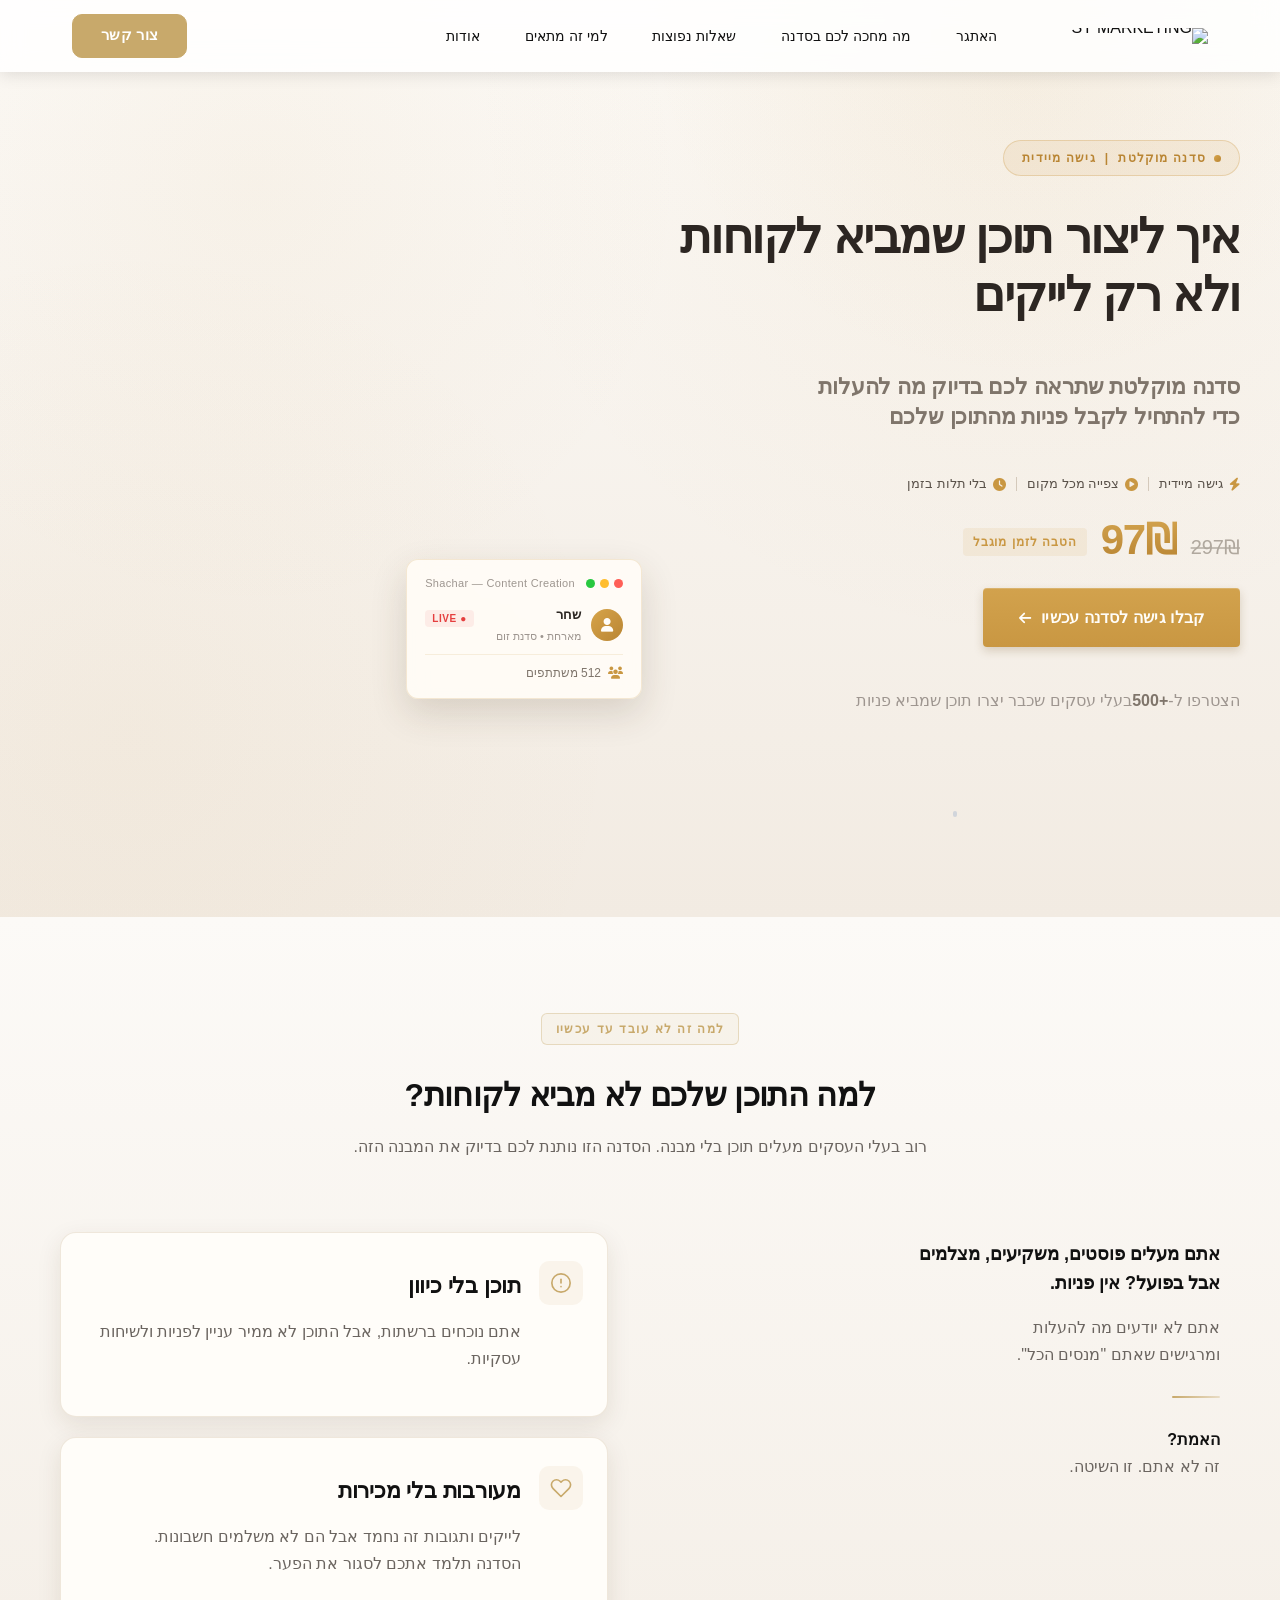
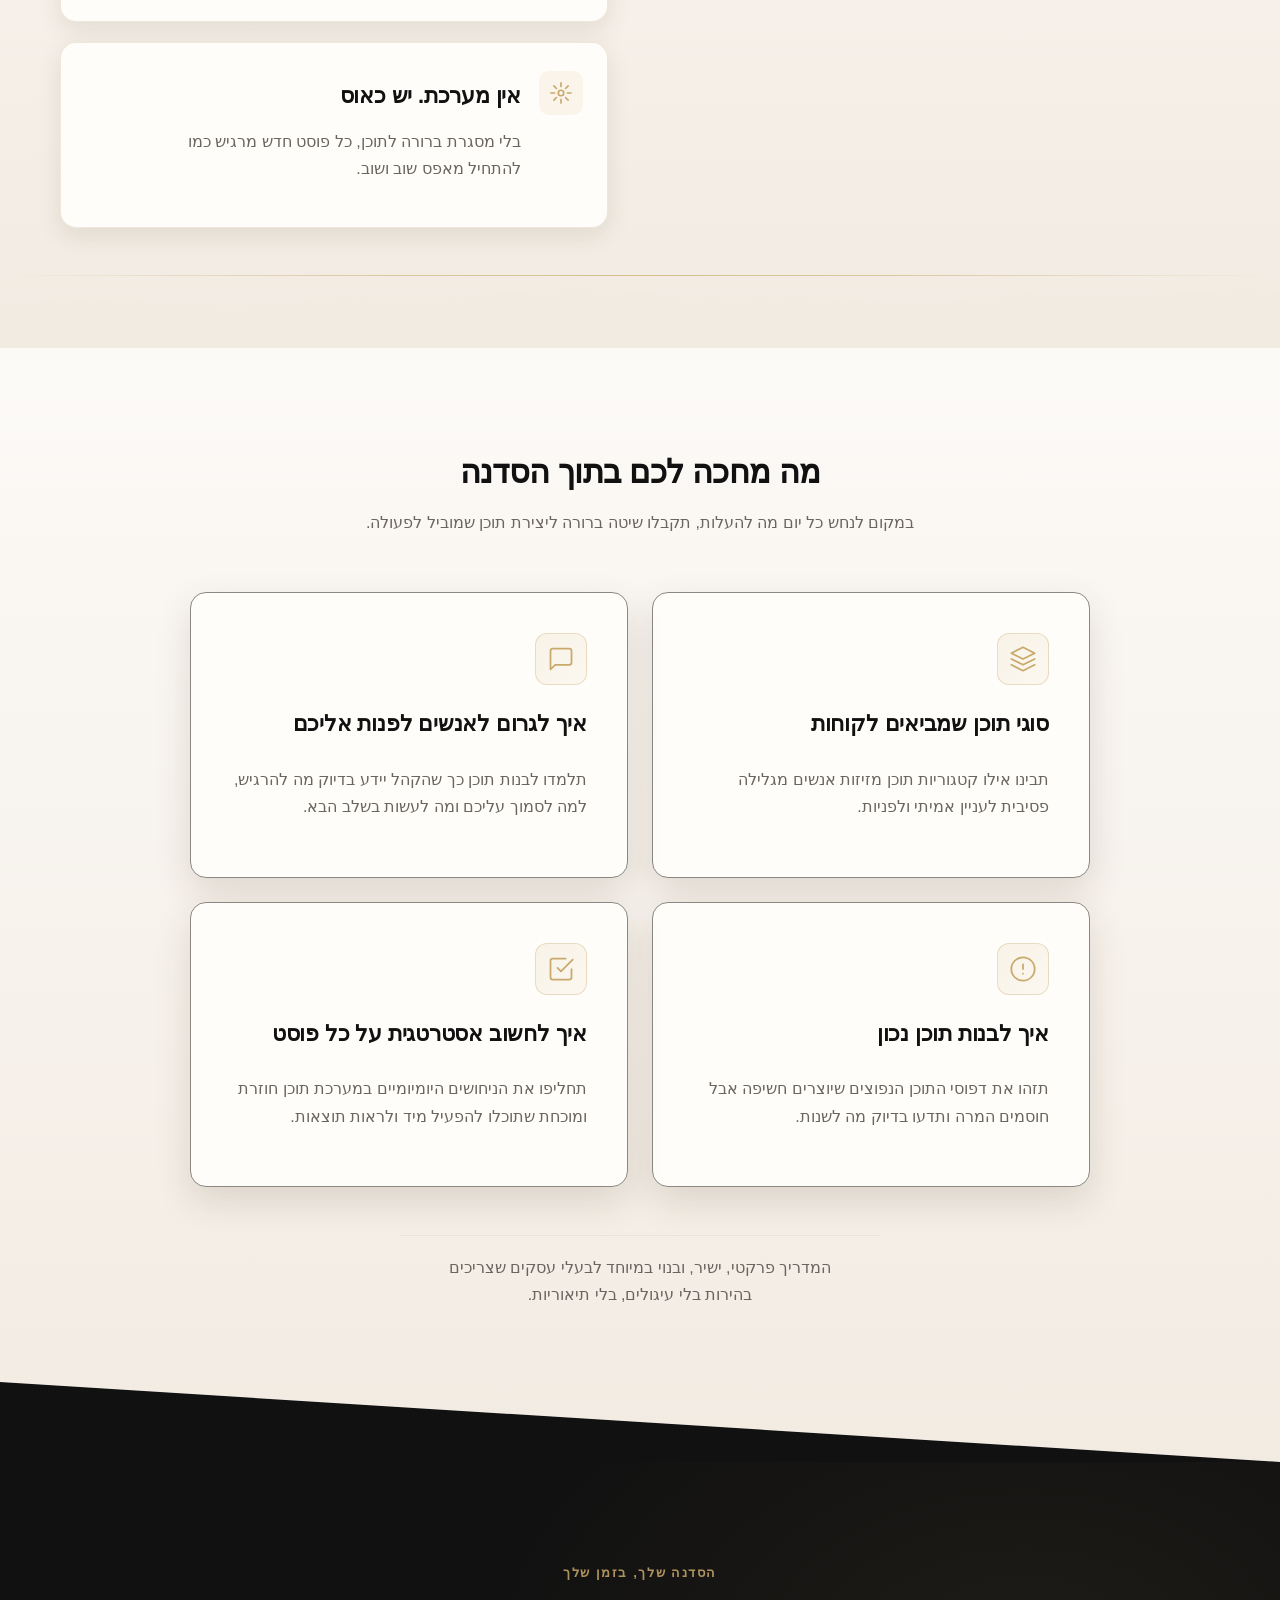
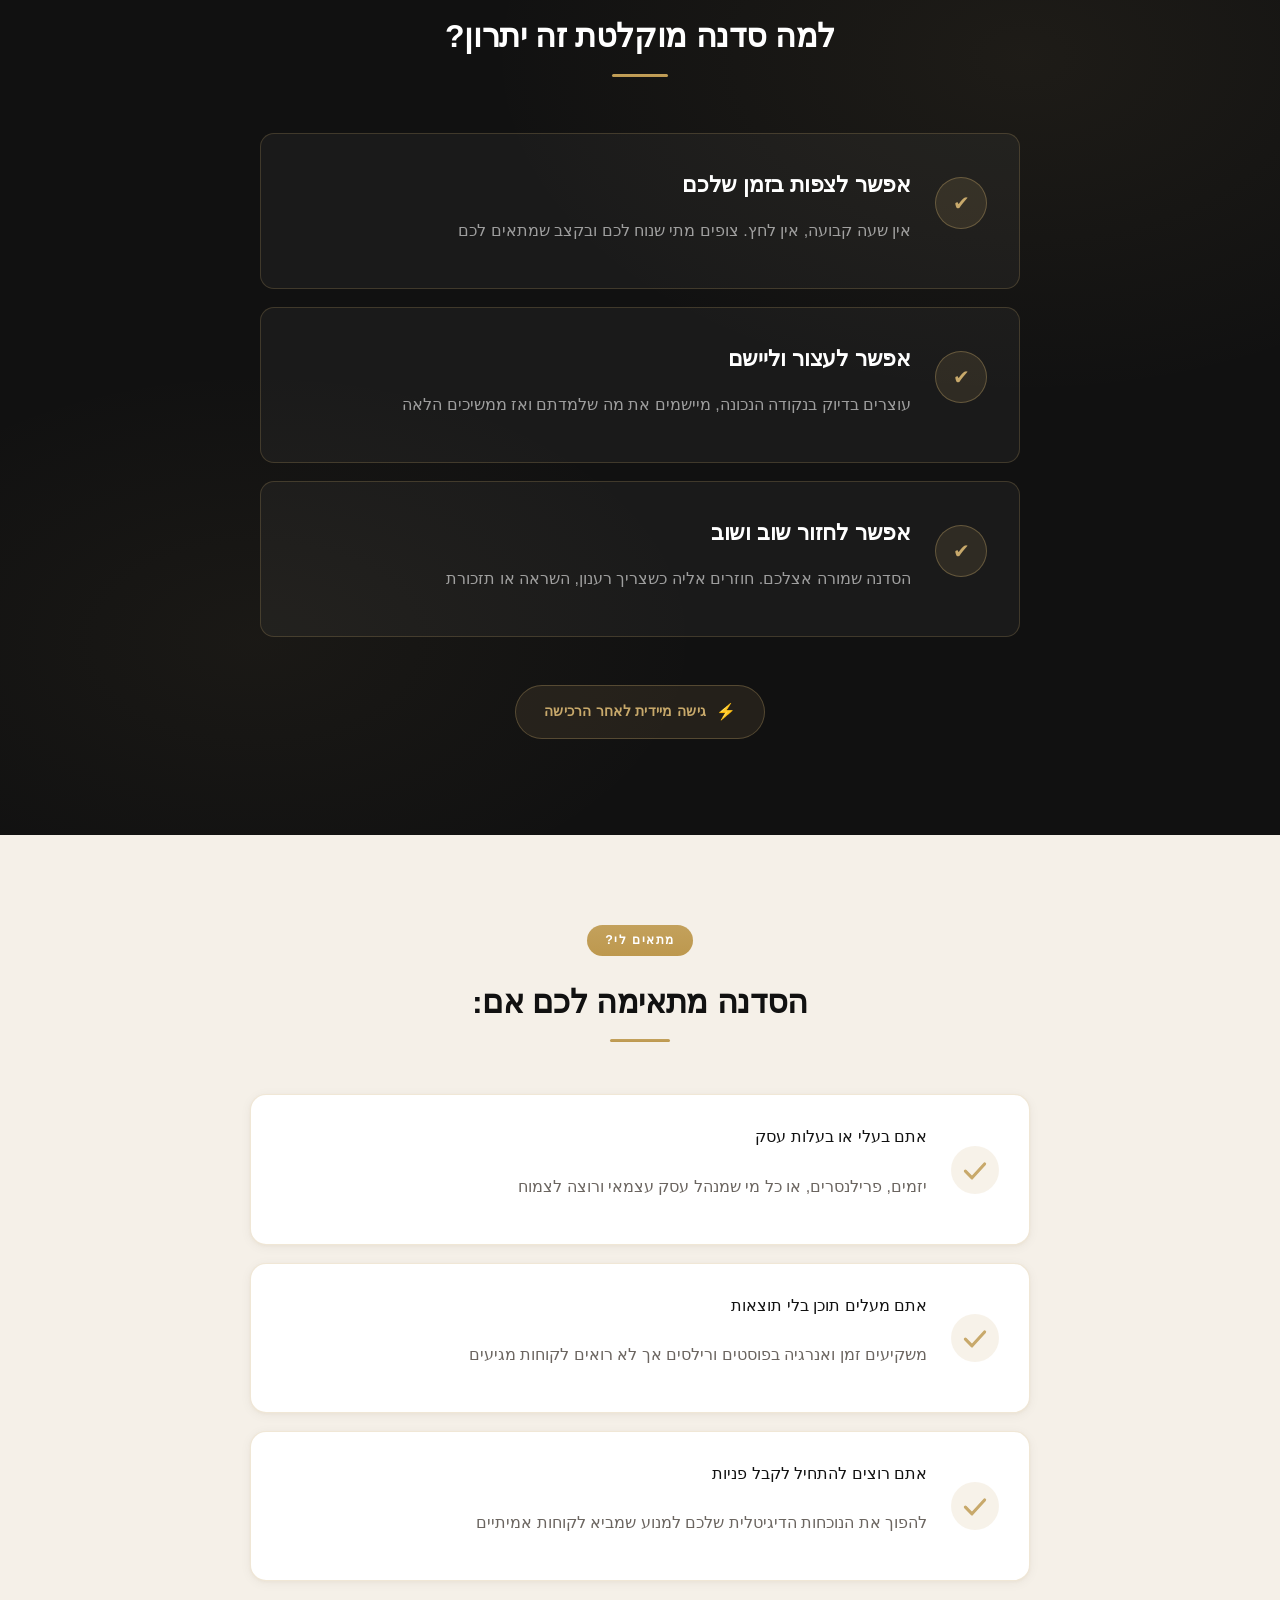
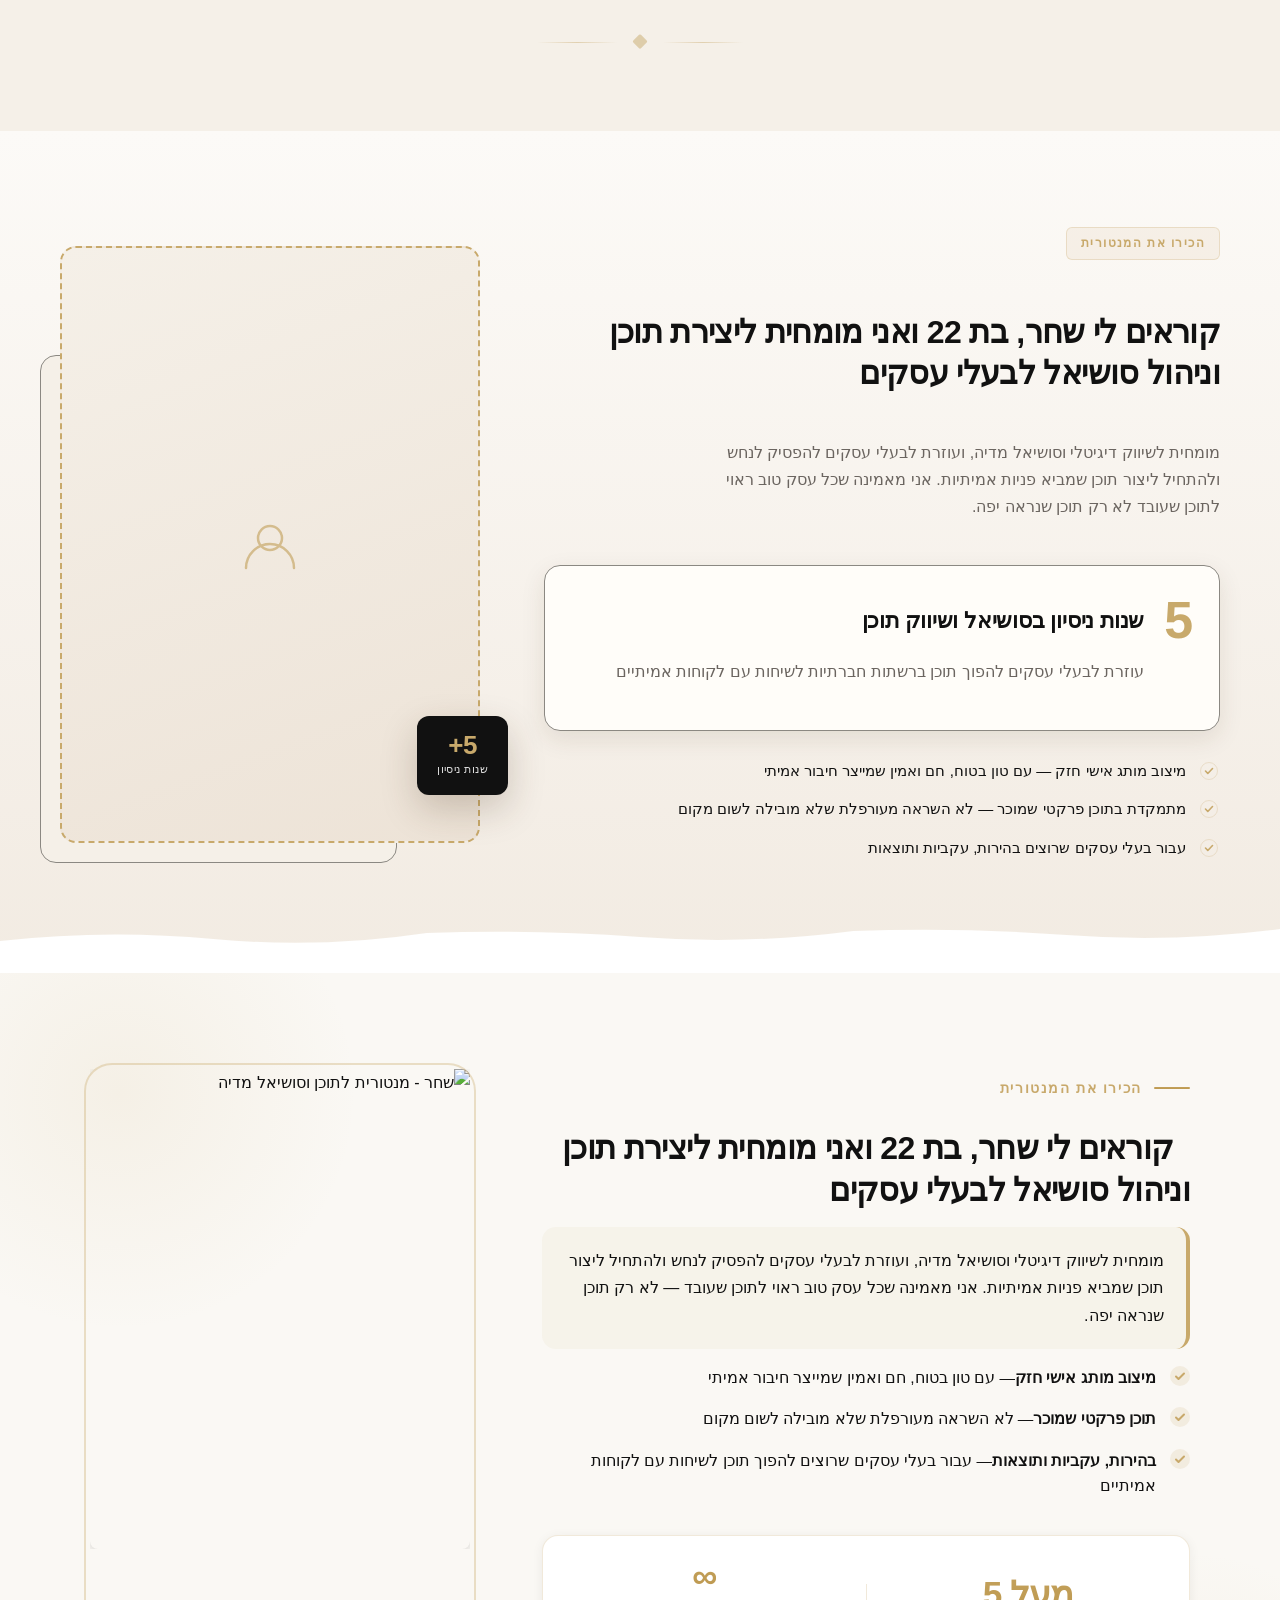
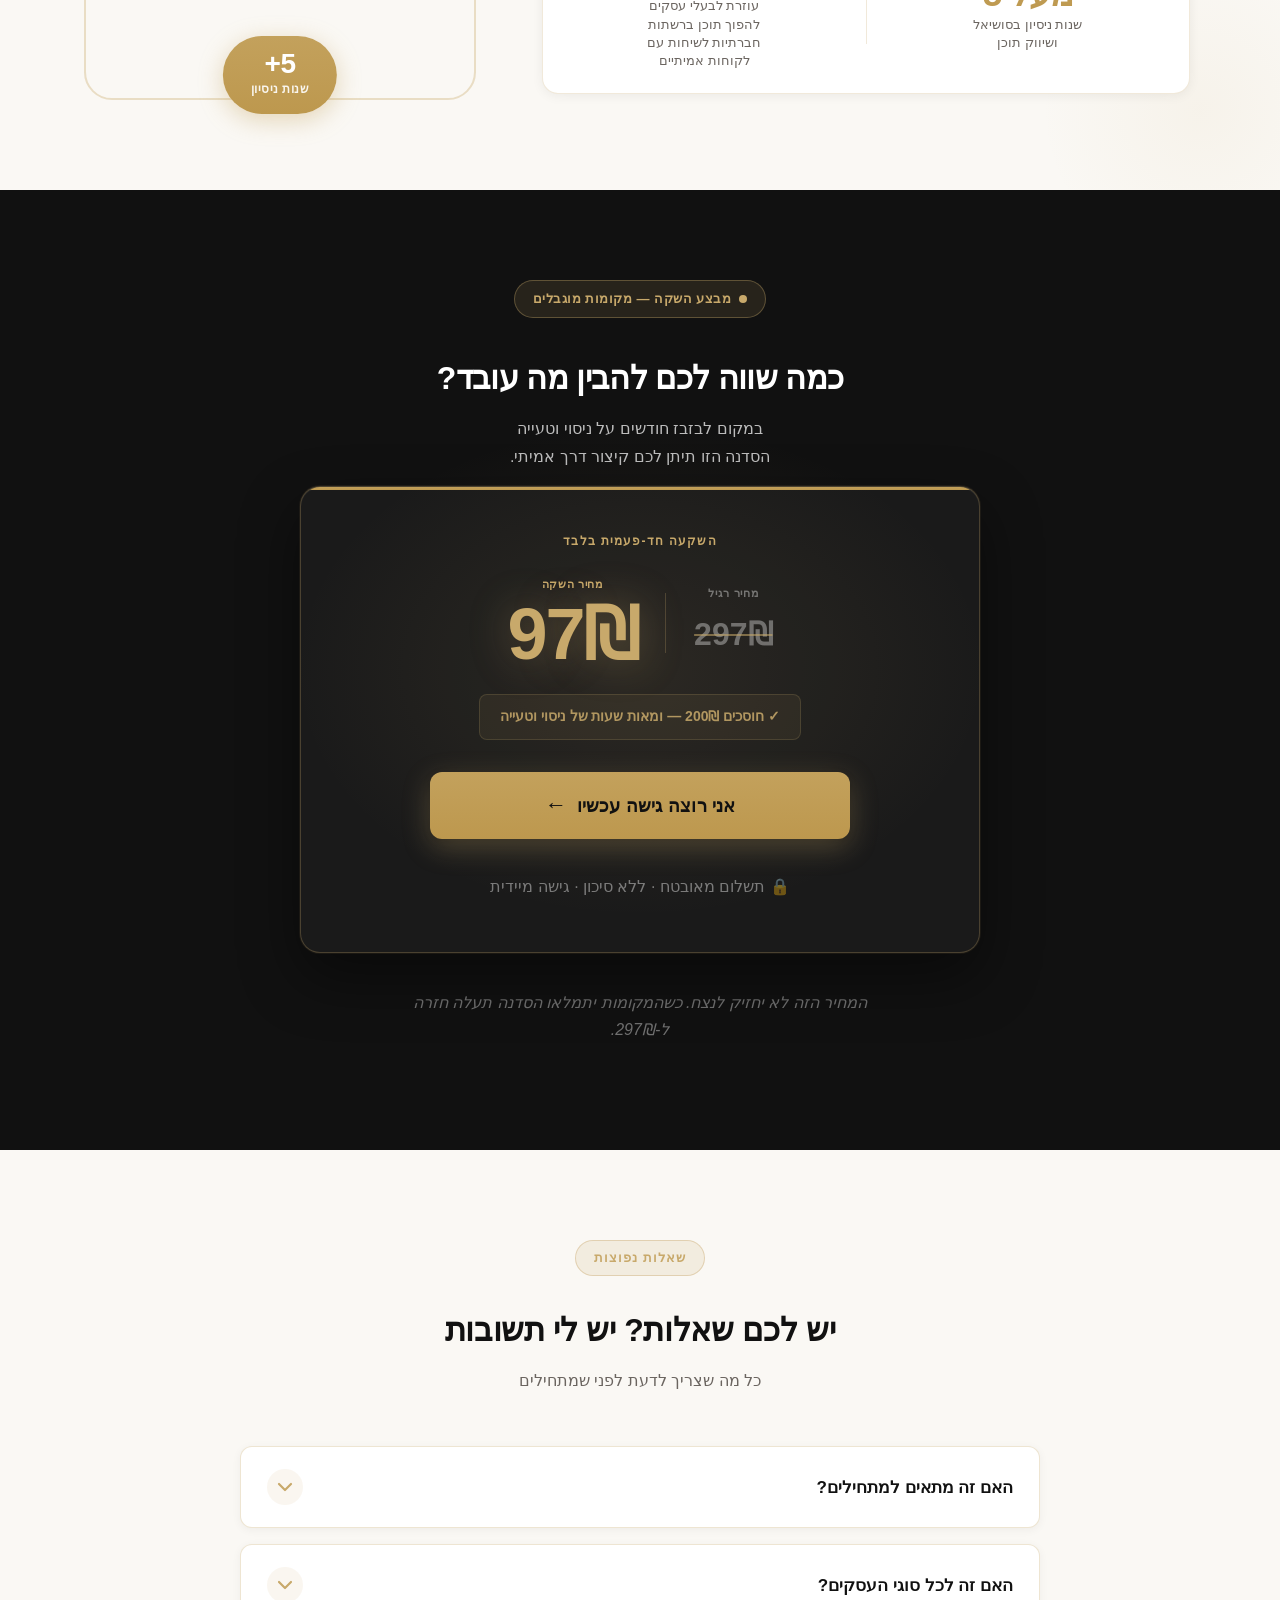
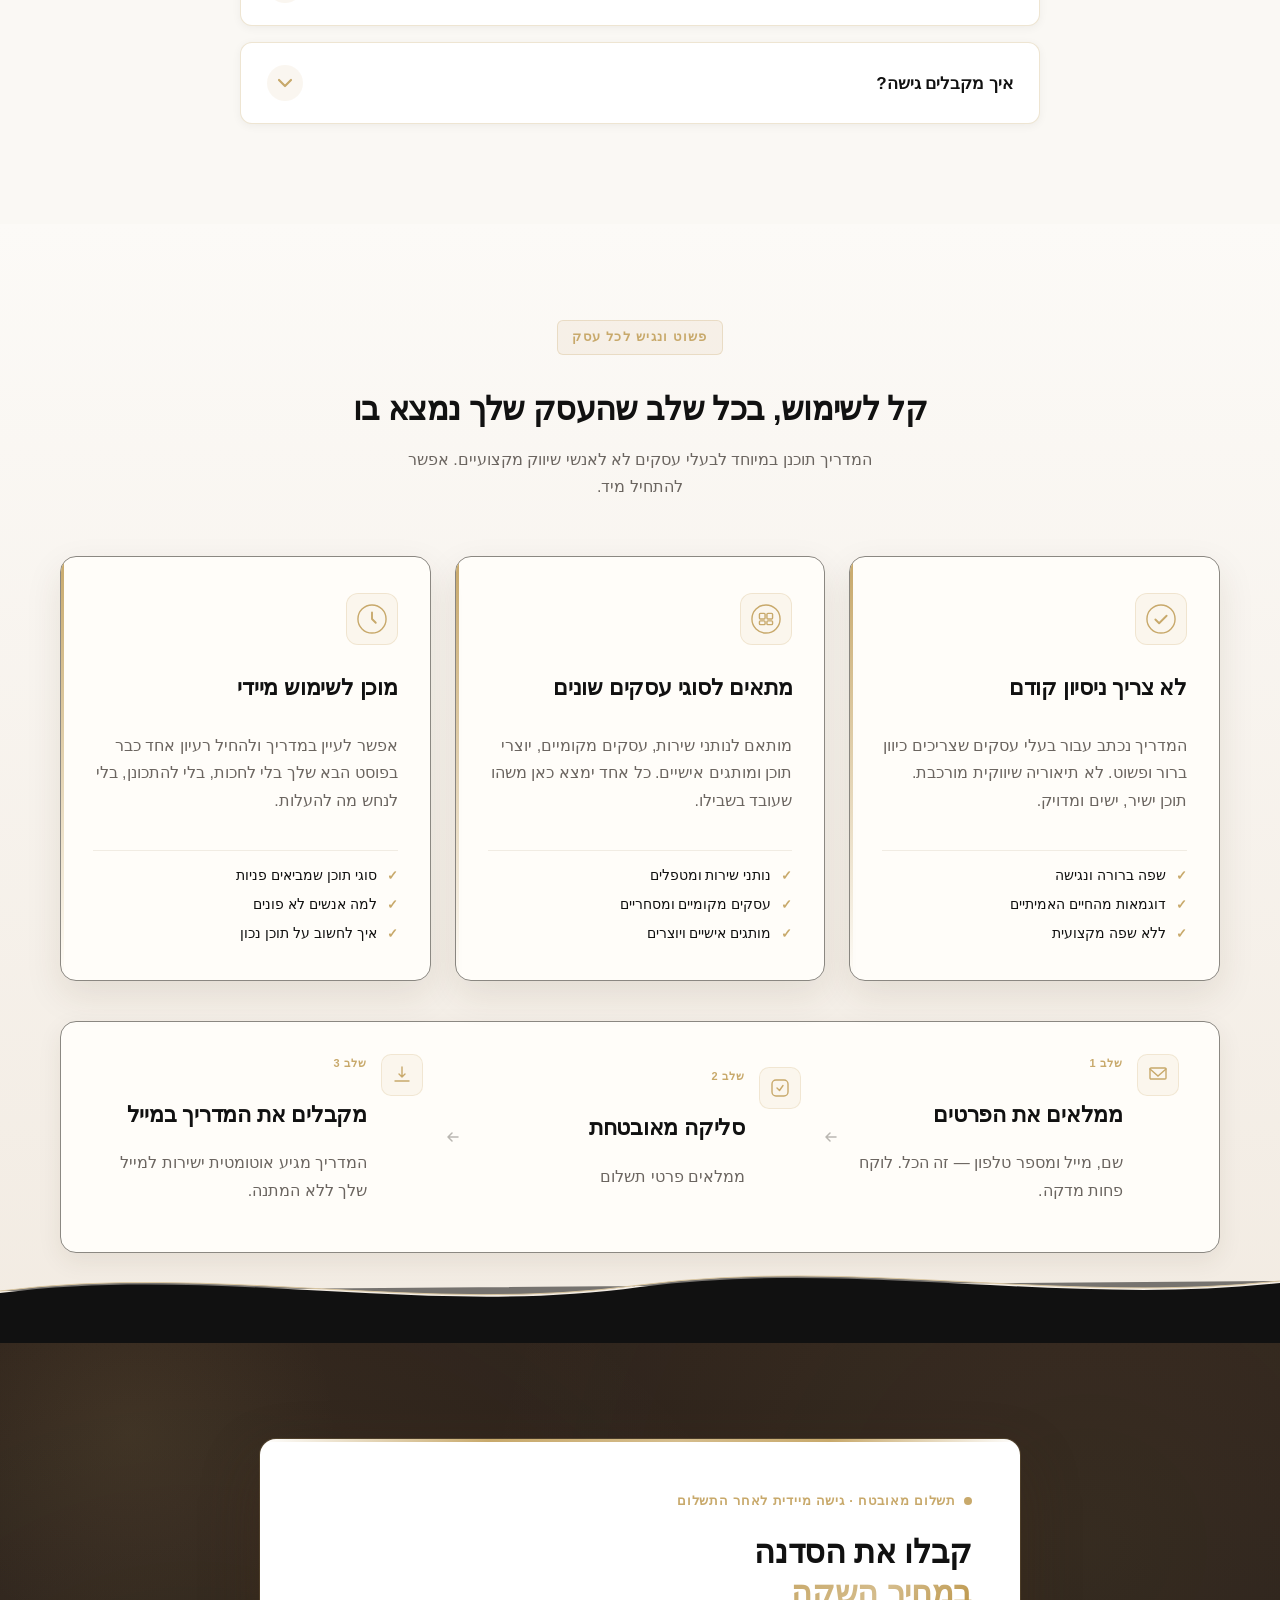
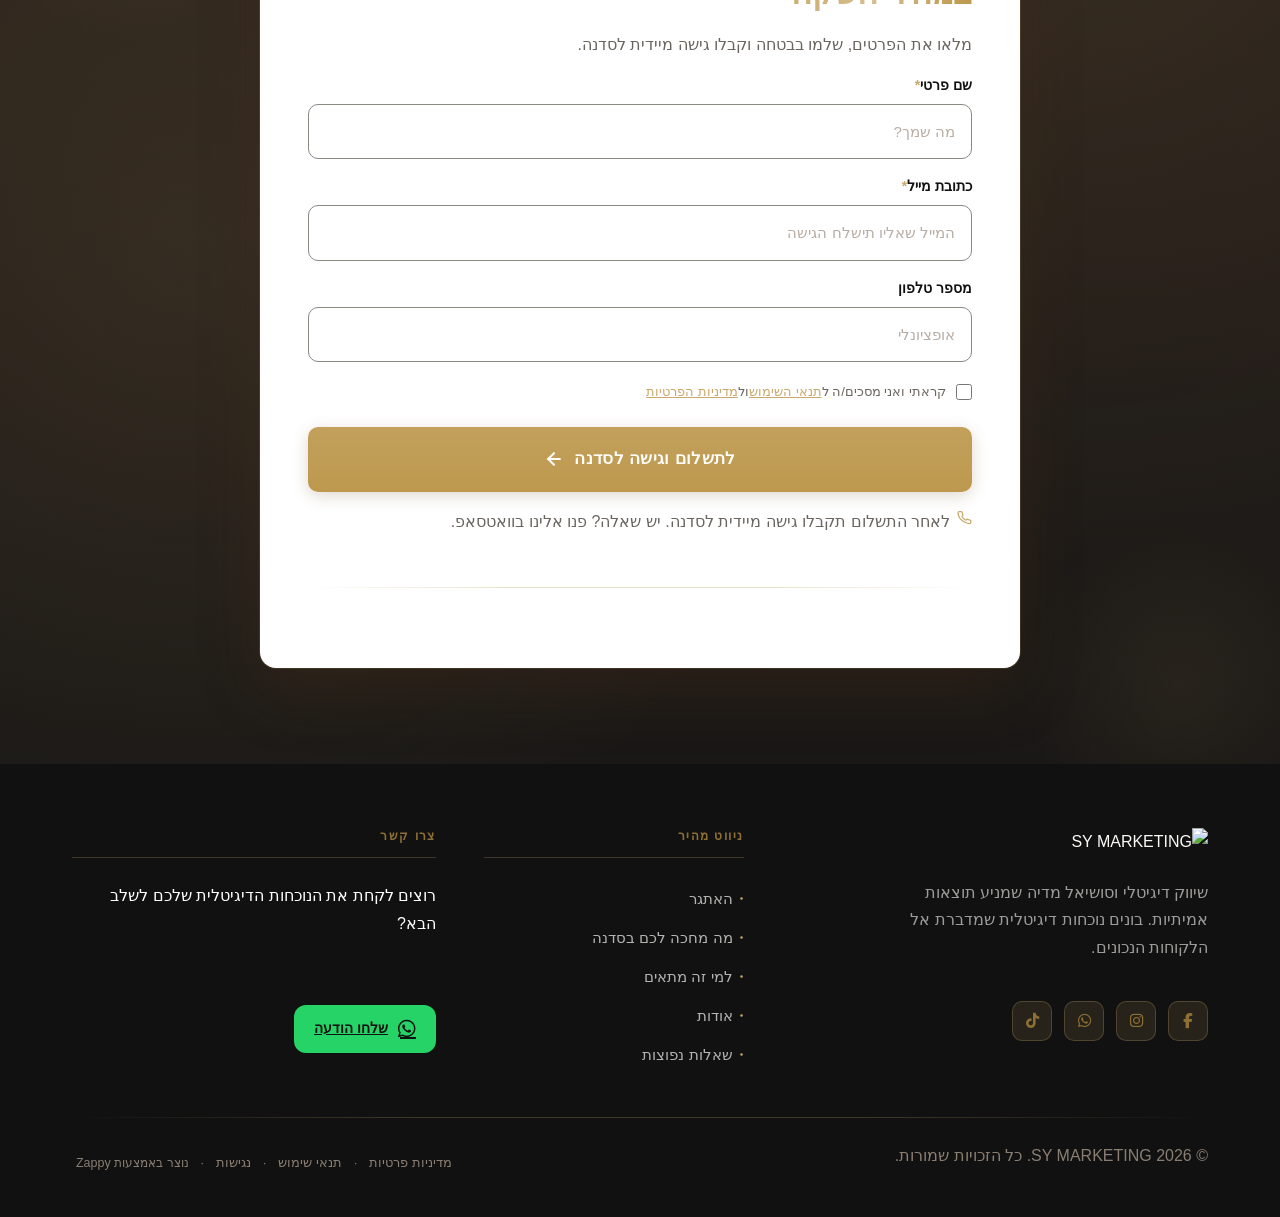
==== commit 46c5c908: "Incremental sync: 1 page(s) — update_text" ====
--- a/public/index.html
+++ b/public/index.html
@@ -1 +1 @@
-<!doctype html><html dir="rtl" lang="ar"><head><meta charset="UTF-8"><meta content="width=device-width,initial-scale=1" name="viewport"><meta content="index, follow" name="robots"><title>הפוסטים שלך מביאים לייקים? הגיע הזמן שיביאו לקוחות — שחר</title><meta content="בעל עסק שמעלה תוכן ולא רואה תוצאות? קבל עכשיו את המדריך החינמי עם 7 סוגי פוסטים שמביאים לקוחות אמיתיים — ישירות לוואטסאפ שלך." name="description"><meta content="פוסטים שמביאים לקוחות, איך לכתוב פוסטים שמוכרים ברשתות חברתיות, מדריך חינמי שיווק ברשתות חברתיות, שיווק תוכן לבעלי עסקים קטנים, תוכן שמוכר ברשתות חברתיות" name="keywords"><link href="/assets/favicon.ico" rel="icon" type="image/x-icon"><link href="/assets/favicon-16x16.png" rel="icon" type="image/png" sizes="16x16"><link href="/assets/favicon-32x32.png" rel="icon" type="image/png" sizes="32x32"><link href="/assets/favicon-48x48.png" rel="icon" type="image/png" sizes="48x48"><link href="/assets/favicon-192x192.png" rel="icon" type="image/png" sizes="192x192"><link href="/assets/favicon-512x512.png" rel="icon" type="image/png" sizes="512x512"><link href="/assets/apple-touch-icon.png" rel="apple-touch-icon"><script>!function(){"use strict";var t="4002b1db-fc84-4357-9c55-cdf8e3b1115f",e="https://api.zappy5.com/api/analytics/track",a=18e5,n=2592e6,o=!0,i=!0,r=!0;var s=function(){var e="zappy_visitor_"+t,a=null;try{if(a=localStorage.getItem(e)){var o=JSON.parse(a),i=Date.now();if(i-o.created<n)return o.lastSeen=i,localStorage.setItem(e,JSON.stringify(o)),o.id}}catch(t){console.warn("Zappy Analytics: LocalStorage not available")}var r="zv_"+Date.now()+"_"+Math.random().toString(36).substr(2,9);try{localStorage.setItem(e,JSON.stringify({id:r,created:Date.now(),lastSeen:Date.now()}))}catch(t){}return r}(),c=function(){var e="zappy_session_"+t,n=null;try{if(n=sessionStorage.getItem(e)){var o=JSON.parse(n),i=Date.now();if(i-o.timestamp<a)return o.timestamp=i,sessionStorage.setItem(e,JSON.stringify(o)),o.id}}catch(t){console.warn("Zappy Analytics: SessionStorage not available")}var r="zs_"+Date.now()+"_"+Math.random().toString(36).substr(2,9);try{sessionStorage.setItem(e,JSON.stringify({id:r,timestamp:Date.now()}))}catch(t){}return r}();function l(a,n){n=n||{};var o={website_id:t,event_type:a,page_path:window.location.pathname,referrer:document.referrer||"direct",visitor_id:s,session_id:c,metadata:n};if(navigator.sendBeacon){var i=new Blob([JSON.stringify(o)],{type:"application/json"});navigator.sendBeacon(e,i)}else fetch(e,{method:"POST",headers:{"Content-Type":"application/json"},body:JSON.stringify(o),keepalive:!0}).catch(function(t){console.warn("Zappy Analytics: Failed to track event",t)})}o&&l("pageview",{title:document.title,url:window.location.href}),i&&document.addEventListener("click",function(t){var e=t.target;if("BUTTON"===e.tagName||e.closest("button")){var a="BUTTON"===e.tagName?e:e.closest("button");l("click",{element:"button",text:a.textContent.trim().substring(0,100),id:a.id||null,class:a.className||null})}else if("A"===e.tagName||e.closest("a")){var n="A"===e.tagName?e:e.closest("a");l("navigation",{element:"link",text:n.textContent.trim().substring(0,100),href:n.href,external:n.hostname!==window.location.hostname})}},!0),r&&document.addEventListener("submit",function(t){var e=t.target;l("form_submit",{form_id:e.id||null,form_name:e.name||null,form_action:e.action||null,form_method:e.method||"GET"})},!0);var d=Date.now();window.addEventListener("beforeunload",function(){l("page_unload",{time_on_page:Math.floor((Date.now()-d)/1e3),page_path:window.location.pathname})}),window.zappyAnalytics={track:l,getVisitorId:function(){return s},getSessionId:function(){return c}}}()</script><meta content="הפוסטים שלך מביאים לייקים? הגיע הזמן שיביאו לקוחות — שחר" property="og:title"><meta content="בעל עסק שמעלה תוכן ולא רואה תוצאות? קבל עכשיו את המדריך החינמי עם 7 סוגי פוסטים שמביאים לקוחות אמיתיים — ישירות לוואטסאפ שלך." property="og:description"><meta content="summary_large_image" name="twitter:card"><meta content="הפוסטים שלך מביאים לייקים? הגיע הזמן שיביאו לקוחות — שחר" name="twitter:title"><meta content="בעל עסק שמעלה תוכן ולא רואה תוצאות? קבל עכשיו את המדריך החינמי עם 7 סוגי פוסטים שמביאים לקוחות אמיתיים — ישירות לוואטסאפ שלך." name="twitter:description"><link href="/styles.css" rel="stylesheet"><link href="https://cdnjs.cloudflare.com/ajax/libs/font-awesome/6.4.0/css/all.min.css" rel="stylesheet" crossorigin="anonymous" integrity="sha512-iecdLmaskl7CVkqkXNQ/ZH/XLlvWZOJyj7Yy7tcenmpD1ypASozpmT/E0iPtmFIB46ZmdtAc9eNBvH0H/ZpiBw==" referrerpolicy="no-referrer"/><style id="zappy-dropdown-submenu-styles">#navMenu li:has(.sub-menu),.nav-menu li:has(.sub-menu),.navbar li:has(.sub-menu),nav li:has(.sub-menu){position:relative}#navMenu .sub-menu,.nav-menu .sub-menu,.navbar .sub-menu,nav .sub-menu{display:block!important;position:absolute!important;top:100%;left:0;min-width:220px;background:#fff;border-radius:8px;box-shadow:0 8px 25px rgba(0,0,0,.15);padding:8px 0;opacity:0;visibility:hidden;transform:translateY(10px);transition:all .3s ease;z-index:1000;list-style:none;pointer-events:none}#navMenu li:hover>.sub-menu,.nav-menu li:hover>.sub-menu,.navbar li:hover>.sub-menu,nav li:hover>.sub-menu{opacity:1!important;visibility:visible!important;transform:translateY(0)!important;pointer-events:auto!important}.sub-menu li{list-style:none;margin:0;padding:0}.sub-menu a{display:block!important;padding:10px 16px!important;color:var(--text-dark,#333)!important;font-weight:500;text-decoration:none;white-space:nowrap;transition:background-color .2s}.sub-menu .zappy-nav-child>a{padding-left:28px!important;font-size:.9em!important;opacity:.85!important}[dir=rtl] .sub-menu .zappy-nav-child>a,html[lang=ar] .sub-menu .zappy-nav-child>a,html[lang=he] .sub-menu .zappy-nav-child>a{padding-left:10px!important;padding-right:28px!important}.sub-menu .zappy-nav-parent>a{font-weight:600!important}.sub-menu a:hover{background-color:#f5f5f5}[dir=rtl] .nav-menu .sub-menu,[dir=rtl] .navbar .sub-menu,[dir=rtl] nav .sub-menu,html[lang=ar] .nav-menu .sub-menu,html[lang=ar] .navbar .sub-menu,html[lang=ar] nav .sub-menu,html[lang=he] .nav-menu .sub-menu,html[lang=he] .navbar .sub-menu,html[lang=he] nav .sub-menu{left:auto!important;right:0!important}.sub-menu:empty,.sub-menu:not(:has(li)):not(:has(> a)),.sub-menu:not(:has(li:not(.zappy-hidden-menu-item))):not(:has(> a)){display:none!important;opacity:0!important;visibility:hidden!important;pointer-events:none!important}li:has(.menu-group-title):hover>.sub-menu{opacity:1!important;visibility:visible!important;transform:translateY(0)!important;pointer-events:auto!important}#navMenu>li>.menu-group-title,.nav-menu>li>.menu-group-title{display:inline-block;padding:.5rem 1rem;cursor:default;user-select:none}@media (max-width:768px){#navMenu .sub-menu,.nav-menu .sub-menu,.navbar .sub-menu,nav .sub-menu{position:static!important;transform:none!important;box-shadow:none!important;background:0 0!important;max-height:0;overflow:hidden;opacity:0;visibility:hidden;transition:max-height .3s ease,opacity .3s ease;padding:0!important;border-radius:0!important}#navMenu .sub-menu.mobile-expanded,.nav-menu .sub-menu.mobile-expanded,.navbar .sub-menu.mobile-expanded{max-height:none!important;overflow-y:visible!important;opacity:1!important;visibility:visible!important;padding:8px 0 8px 16px!important}[dir=rtl] .sub-menu.mobile-expanded,html[lang=he] .sub-menu.mobile-expanded{padding:8px 16px 8px 0!important}#navMenu li:hover>.sub-menu,.nav-menu li:hover>.sub-menu,.navbar li:hover>.sub-menu,nav li:hover>.sub-menu{opacity:0;visibility:hidden;pointer-events:none}#navMenu li>.sub-menu.mobile-expanded,.nav-menu li>.sub-menu.mobile-expanded,.navbar li>.sub-menu.mobile-expanded,nav li>.sub-menu.mobile-expanded{opacity:1!important;visibility:visible!important;pointer-events:auto!important}#navMenu li:has(.sub-menu),.nav-menu li:has(.sub-menu),.navbar li:has(.sub-menu),nav li:has(.sub-menu){display:flex!important;flex-wrap:wrap!important;align-items:center!important;position:relative!important;min-height:44px!important}#navMenu li:has(.sub-menu)>a,.nav-menu li:has(.sub-menu)>a,.navbar li:has(.sub-menu)>a,nav li:has(.sub-menu)>a{flex:1!important;min-width:0!important}#navMenu li:has(.sub-menu)>.menu-group-title,.nav-menu li:has(.sub-menu)>.menu-group-title,.navbar li:has(.sub-menu)>.menu-group-title,nav li:has(.sub-menu)>.menu-group-title{flex:1!important;min-width:0!important;padding:0!important;line-height:inherit!important}#navMenu li:has(.sub-menu)>.sub-menu,.nav-menu li:has(.sub-menu)>.sub-menu,.navbar li:has(.sub-menu)>.sub-menu,nav li:has(.sub-menu)>.sub-menu{flex-basis:100%!important;width:100%!important}#navMenu li:has(.sub-menu)>a [class*=arrow],#navMenu li:has(.sub-menu)>a [class*=chevron],.nav-menu li:has(.sub-menu)>a .fa-angle-down,.nav-menu li:has(.sub-menu)>a .fa-chevron-down,.nav-menu li:has(.sub-menu)>a [class*=arrow],.nav-menu li:has(.sub-menu)>a [class*=chevron],nav li:has(.sub-menu)>a [class*=arrow],nav li:has(.sub-menu)>a [class*=chevron]{display:none!important;visibility:hidden!important}.mobile-submenu-toggle{display:flex!important;align-items:center!important;justify-content:center!important;width:44px!important;height:auto!important;background:0 0!important;border:none!important;cursor:pointer!important;color:var(--text-light)!important;position:static!important;flex-shrink:0!important;align-self:stretch!important;z-index:2!important;padding:0!important;margin:0!important}.mobile-submenu-toggle::after{content:''!important;width:0!important;height:0!important;border-left:6px solid transparent!important;border-right:6px solid transparent!important;border-top:7px solid currentColor!important;transition:transform .3s ease!important}.mobile-submenu-toggle.expanded::after{transform:rotate(180deg)!important}.sub-menu a{padding:10px 0!important;display:block!important;color:var(--text-light)!important;white-space:normal!important}.sub-menu .zappy-nav-child>a{padding-left:28px!important;font-size:.9em!important;opacity:.85!important}[dir=rtl] .sub-menu .zappy-nav-child>a,html[lang=ar] .sub-menu .zappy-nav-child>a,html[lang=he] .sub-menu .zappy-nav-child>a{padding-left:0!important;padding-right:28px!important}.sub-menu .zappy-nav-parent>a{font-weight:600!important}#navMenu.active,.nav-menu.active{max-width:100vw!important;overflow-x:hidden!important;box-sizing:border-box!important}.navbar .sub-menu li a,.zappy-products-dropdown .sub-menu a,nav.navbar .sub-menu li a{color:var(--text-light)!important}}@media (min-width:769px){.mobile-submenu-toggle{display:none!important}}</style><style id="mobile-lang-menu-deployed-css">@media (max-width:768px){.lang-switcher,.nav-container .lang-switcher,.nav-cta-container .lang-switcher,.nav-ecommerce-icons .lang-switcher,.nav-icons-left .lang-switcher,.navbar .lang-switcher,.navbar .nav-cta-container .lang-switcher{display:none!important}.mobile-lang-menu{width:100%;border-top:1px solid rgba(128,128,128,.2);padding:8px 0 0 0;margin-top:8px}.mobile-lang-toggle{display:flex!important;align-items:center;justify-content:space-between;width:100%;padding:12px 16px;background:0 0;border:none;cursor:pointer;font-size:15px;color:inherit;font-family:inherit}.mobile-lang-toggle::after{content:'';display:inline-block;width:8px;height:8px;border-right:2px solid currentColor;border-bottom:2px solid currentColor;transform:rotate(45deg);transition:transform .3s ease;margin-left:8px}.mobile-lang-toggle.expanded::after{transform:rotate(-135deg)}.mobile-lang-options{max-height:0;overflow:hidden;transition:max-height .3s ease}.mobile-lang-options.expanded{max-height:300px}.mobile-lang-option{display:flex!important;align-items:center;gap:10px;padding:10px 24px;text-decoration:none;color:inherit;font-size:14px;font-family:inherit}.mobile-lang-option:hover{background:rgba(128,128,128,.1)}.mobile-lang-option.active{font-weight:600;opacity:.7;pointer-events:none}.mobile-lang-option img{width:20px;height:20px;border-radius:50%}}@media (min-width:769px){.mobile-lang-menu{display:none!important}}</style><style id="zappy-widget-visibility">#mic-access-tool-box,#mic-access-tool-general-button,#mic-init-access-tool #mic-access-tool-box,#mic-init-access-tool #mic-access-tool-general-button,#mic-init-access-tool .mic-access-tool-general-button,._access-icon,._access-menu,.mic-access-tool-box,.mic-access-tool-general-button,div[id*=mic-access-tool-box]{display:none!important;visibility:hidden!important;opacity:0!important;pointer-events:none!important}</style></head><body><nav class="navbar" dir="rtl"><button class="mobile-toggle" id="mobileToggle" aria-label="Menu"><svg viewBox="0 0 24 24" fill="none" height="24" width="24" class="hamburger-icon"><path d="M3 12h18M3 6h18M3 18h18" stroke-width="2" stroke="currentColor" stroke-linecap="round"></path></svg><svg viewBox="0 0 24 24" fill="none" height="24" width="24" class="close-icon" style="display:none"><path d="M18 6L6 18M6 6l12 12" stroke-width="2" stroke="currentColor" stroke-linecap="round"></path></svg></button><button class="phone-header-btn" aria-label="Call" data-phone=""><svg viewBox="0 0 24 24" fill="currentColor" height="20" width="20"><path d="M22 16.92v3a2 2 0 0 1-2.18 2 19.79 19.79 0 0 1-8.63-3.07 19.5 19.5 0 0 1-6-6 19.79 19.79 0 0 1-3.07-8.67A2 2 0 0 1 4.11 2h3a2 2 0 0 1 2 1.72 12.84 12.84 0 0 0 .7 2.81 2 2 0 0 1-.45 2.11L8.09 9.91a16 16 0 0 0 6 6l1.27-1.27a2 2 0 0 1 2.11-.45 12.84 12.84 0 0 0 2.81.7A2 2 0 0 1 22 16.92z"></path></svg></button><div class="nav-container"><div class="nav-right-group"><div class="nav-brand"><a href="/" class="logo-link"><img alt="SY MARKETING" src="/assets/logo.webp" class="logo"></a></div><ul class="nav-menu" id="navMenu"><li><a href="#zappy-section-1">האתגר</a></li><li><a href="#benefits">מה מחכה לכם בסדנה</a></li><li><a href="#zappy-section-7">שאלות נפוצות</a></li><li><a href="#zappy-section-11">למי זה מתאים</a></li><li><a href="#founder">אודות</a></li></ul></div><div class="nav-cta-container"><li class="nav-cta-item"><a href="#cta" class="nav-cta-btn">צור קשר</a></li></div></div></nav><script>window.addEventListener("load",function(){const e=document.querySelector(".navbar, nav, header");if(!e)return void console.log("[Navbar] Navbar element not found");let t=document.getElementById("mobileToggle")||document.querySelector(".mobile-toggle")||document.querySelector(".hamburger")||document.querySelector(".hamburger-menu")||document.querySelector(".menu-toggle")||document.querySelector(".burger-menu")||document.querySelector('[aria-label="Menu"]')||document.querySelector('[aria-label="תפריט"]');const o=document.querySelector(".phone-header-btn"),n=window.getComputedStyle(e);let r=n.backgroundColor;if(console.log("[Navbar] Initial navbar background:",r),"transparent"===r||"rgba(0, 0, 0, 0)"===r||r.startsWith("rgba")&&r.includes(", 0)")){const e=n.backgroundImage;if(e&&"none"!==e)console.log("[Navbar] Navbar has background image/gradient, using dark text"),r="rgb(240, 240, 240)";else{const e=window.getComputedStyle(document.body).backgroundColor;console.log("[Navbar] Navbar transparent, using body background:",e),r=e}}const i=r.match(/\d+/g);if(i&&i.length>=3){const e=(.299*parseInt(i[0])+.587*parseInt(i[1])+.114*parseInt(i[2]))/255;console.log("[Navbar] Mobile button colors preserved from Claude CSS (luminance:",e.toFixed(2)+")");const n=document.createElement("style");n.id="zappy-mobile-nav-fix";document.documentElement.lang;document.documentElement.dir,n.textContent='\n        /* Hide mobile buttons on desktop, show only on mobile */\n        @media (min-width: 769px) {\n          .mobile-toggle,\n          .phone-header-btn {\n            display: none !important;\n          }\n        }\n        \n        /* Show and position mobile buttons correctly on mobile */\n        @media (max-width: 768px) {\n          .mobile-toggle,\n          .phone-header-btn {\n            position: absolute !important;\n            top: 50% !important;\n            transform: translateY(-50%) !important;\n            z-index: 1001 !important;\n            display: flex !important;\n            align-items: center !important;\n            justify-content: center !important;\n            width: 36px !important;\n            height: 36px !important;\n            border-radius: 50% !important;\n            border: none !important;\n            cursor: pointer !important;\n            padding: 6px !important;\n            background: none !important;\n            color: var(--nav-text, var(--text-light)) !important;\n          }\n          \n          /* LTR positioning (default): hamburger LEFT, phone RIGHT */\n          html:not([dir="rtl"]):not([lang="he"]):not([lang="ar"]) .mobile-toggle,\n          html[dir="ltr"] .mobile-toggle {\n            left: 12px !important;\n            right: auto !important;\n          }\n          html:not([dir="rtl"]):not([lang="he"]):not([lang="ar"]) .phone-header-btn,\n          html[dir="ltr"] .phone-header-btn {\n            right: 12px !important;\n            left: auto !important;\n          }\n          \n          /* RTL positioning: hamburger RIGHT, phone LEFT */\n          html[dir="rtl"] .mobile-toggle,\n          html[lang="he"] .mobile-toggle,\n          html[lang="ar"] .mobile-toggle {\n            right: 12px !important;\n            left: auto !important;\n          }\n          html[dir="rtl"] .phone-header-btn,\n          html[lang="he"] .phone-header-btn,\n          html[lang="ar"] .phone-header-btn {\n            left: 12px !important;\n            right: auto !important;\n          }\n          \n          /* CRITICAL: Ensure nav-container has min-height on mobile */\n          /* All children are positioned absolutely/fixed on mobile, so height:auto collapses to 0 */\n          .nav-container {\n            min-height: 70px !important;\n            position: relative !important;\n          }\n          \n          /* Ensure SVG icons are properly sized and inherit color */\n          .mobile-toggle svg,\n          .phone-header-btn svg {\n            width: 24px !important;\n            height: 24px !important;\n            /* Don\'t force display - let JavaScript control hamburger/close toggle */\n          }\n          \n          /* Reset nav-cta-container on mobile - remove desktop box-shadow/padding */\n          /* that creates a visible ghost box when CTA button is hidden */\n          .nav-cta-container {\n            box-shadow: none !important;\n            padding: 0 !important;\n          }\n          \n          /* Hide nav-cta-container entirely on mobile when there\'s no lang-switcher */\n          /* (only the CTA button is inside, and it\'s hidden on mobile) */\n          .nav-cta-container:not(:has(.lang-switcher)) {\n            display: none !important;\n          }\n          \n          /* CRITICAL: Prevent hero image fade gradient from bleeding over headline text */\n          /* The .image-fade-gradient has bottom: -30px (extends below parent) */\n          /* On mobile stacked layout, this overlaps the h1 text below the image */\n          .hero-image-column {\n            overflow: hidden !important;\n          }\n          .image-fade-gradient {\n            bottom: 0 !important;\n          }\n          \n          /* Hide desktop language switcher on mobile - hamburger menu handles it */\n          /* High specificity to override stored CSS */\n          .lang-switcher,\n          .nav-cta-container .lang-switcher,\n          .nav-container .lang-switcher,\n          .navbar .lang-switcher,\n          .navbar .nav-cta-container .lang-switcher {\n            display: none !important;\n          }\n        }\n      ';const r=document.getElementById("zappy-mobile-nav-fix");r&&r.remove(),document.head.appendChild(n),console.log("[Navbar] Critical CSS injected for mobile nav positioning");const l=window.innerWidth<=768;if(t){const e=t.querySelector(".hamburger-icon"),o=t.querySelector(".close-icon");e&&(e.style.setProperty("width","24px","important"),e.style.setProperty("height","24px","important"),e.style.setProperty("display","block","important")),o&&(o.style.setProperty("width","24px","important"),o.style.setProperty("height","24px","important"),o.style.setProperty("display","none","important")),l?(t.style.setProperty("position","absolute","important"),t.style.setProperty("top","50%","important"),t.style.setProperty("transform","translateY(-50%)","important"),t.style.setProperty("z-index","1001","important"),t.style.removeProperty("left"),t.style.removeProperty("right"),console.log("[Navbar] Mobile toggle positioning applied (mobile viewport)")):(t.style.removeProperty("position"),t.style.removeProperty("top"),t.style.removeProperty("transform"),t.style.removeProperty("z-index"),t.style.removeProperty("left"),t.style.removeProperty("right"),console.log("[Navbar] Desktop viewport - cleared mobile toggle inline positioning"))}if(o){const e=o.querySelector("svg");e&&(e.style.width="24px",e.style.height="24px",e.setAttribute("width","24"),e.setAttribute("height","24")),l?(o.style.setProperty("position","absolute","important"),o.style.setProperty("top","50%","important"),o.style.setProperty("transform","translateY(-50%)","important"),o.style.setProperty("z-index","1001","important"),o.style.removeProperty("left"),o.style.removeProperty("right"),console.log("[Navbar] Phone button positioning applied (mobile viewport)")):(o.style.removeProperty("position"),o.style.removeProperty("top"),o.style.removeProperty("transform"),o.style.removeProperty("z-index"),o.style.removeProperty("left"),o.style.removeProperty("right"),console.log("[Navbar] Desktop viewport - cleared phone button inline positioning"))}}else console.log("[Navbar] Could not parse background color:",r);t=document.getElementById("mobileToggle")||document.querySelector(".mobile-toggle")||document.querySelector(".hamburger")||document.querySelector(".hamburger-menu")||document.querySelector(".menu-toggle")||document.querySelector(".burger-menu")||document.querySelector('[aria-label="Menu"]')||document.querySelector('[aria-label="תפריט"]');const l=document.getElementById("navMenu")||document.querySelector(".nav-menu")||document.querySelector(".nav-links")||document.querySelector("nav ul:not(.submenu)");if(!t||!l)return void console.log("[Navbar] Mobile toggle or menu not found:",{toggle:!!t,menu:!!l});l.id||(l.id="navMenu"),console.log("[Navbar] Initializing mobile menu...");const a=t.cloneNode(!0);t.parentNode.replaceChild(a,t),a.addEventListener("click",function(e){e.preventDefault(),e.stopPropagation();const t=this.querySelector(".hamburger-icon"),o=this.querySelector(".close-icon");l.classList.contains("active")?(l.classList.remove("active"),t&&t.style.setProperty("display","block","important"),o&&o.style.setProperty("display","none","important"),document.body.style.overflow="",console.log("[Navbar] Menu closed")):(l.classList.add("active"),t&&t.style.setProperty("display","none","important"),o&&o.style.setProperty("display","block","important"),document.body.style.overflow="hidden",console.log("[Navbar] Menu opened"))}),l.querySelectorAll("a").forEach(function(e){e.addEventListener("click",function(){if("#"===this.getAttribute("href"))return;const e=a.querySelector(".hamburger-icon"),t=a.querySelector(".close-icon");l.classList.remove("active"),e&&e.style.setProperty("display","block","important"),t&&t.style.setProperty("display","none","important"),document.body.style.overflow="",console.log("[Navbar] Menu closed (link clicked)")})});var s=l.querySelectorAll(".dropdown-toggle");s.forEach(function(e){e.addEventListener("click",function(e){e.preventDefault(),e.stopPropagation();var t=this.closest(".nav-dropdown");t&&(t.parentNode.querySelectorAll(".nav-dropdown.open").forEach(function(e){e!==t&&e.classList.remove("open")}),t.classList.toggle("open"),console.log("[Navbar] Dropdown toggled:",t.classList.contains("open")?"open":"closed"))})}),document.addEventListener("click",function(e){e.target.closest(".nav-dropdown")||document.querySelectorAll(".nav-dropdown.open").forEach(function(e){e.classList.remove("open")})}),console.log("[Navbar] Dropdown handlers initialized for "+s.length+" dropdowns"),o&&o.addEventListener("click",function(){const e=document.querySelectorAll('a[href^="tel:"]'),t=e.length>0?e[0].getAttribute("href").replace("tel:",""):"[business_phone]";window.location.href="tel:"+t,console.log("[Navbar] Phone button clicked")}),console.log("[Navbar] Mobile menu initialized successfully");const p=function(){const e=document.querySelector(".whatsapp-float");e&&(window.innerWidth>=769?(e.style.setProperty("display","none","important"),e.style.setProperty("visibility","hidden","important"),e.style.setProperty("opacity","0","important"),e.style.setProperty("pointer-events","none","important"),console.log("[WhatsApp] Button hidden on desktop")):(e.style.removeProperty("display"),e.style.removeProperty("visibility"),e.style.removeProperty("opacity"),e.style.removeProperty("pointer-events"),console.log("[WhatsApp] Button visible on mobile")))};let c;p(),window.addEventListener("resize",function(){clearTimeout(c),c=setTimeout(p,100)})})</script><main><section class="index-hero-section" id="index-hero-section" data-layout-spec="בית-hero" dir="rtl" data-hero-type="side-by-side"><div class="index-hero-container"><div class="index-hero-content"><div class="index-hero-badge"><span class="index-hero-badge-dot"></span>סדנה מוקלטת&nbsp;&nbsp;|&nbsp;&nbsp;גישה מיידית</div><h1 class="index-hero-h1">איך ליצור תוכן שמביא לקוחות ולא רק לייקים</h1><h3 class="index-hero-subtitle">סדנה מוקלטת שתראה לכם בדיוק מה להעלות<br class="index-hero-br">כדי להתחיל לקבל פניות מהתוכן שלכם</h3><div class="index-hero-trust-row"><span class="index-hero-trust-badge"><i class="fa-solid fa-bolt"></i>גישה מיידית</span><span class="index-hero-trust-sep"></span><span class="index-hero-trust-badge"><i class="fa-solid fa-play-circle" data-element-id="icon-1776680223633-d3kv3tmv0" data-element-type="icon" data-icon-type="fontawesome"></i>צפייה מכל מקום</span><span class="index-hero-trust-sep"></span><span class="index-hero-trust-badge"><i class="fa-solid fa-clock" data-element-id="icon-1776680223633-xok40w7h9" data-element-type="icon" data-icon-type="fontawesome"></i>בלי תלות בזמן</span></div><div class="index-hero-price-block"><span class="index-hero-price-old">297₪</span><span class="index-hero-price-current">97₪</span><span class="index-hero-price-label">הטבה לזמן מוגבל</span></div><p><a href="#cta" class="btn-primary index-hero-cta" data-element-id="btn-1776680223628-kgteo7ez0" data-element-type="button" data-native-element="true">קבלו גישה לסדנה עכשיו<i class="fa-solid fa-arrow-left index-hero-cta-arrow"></i></a></p><p class="index-hero-micro-proof">הצטרפו ל-<strong>+500</strong>בעלי עסקים שכבר יצרו תוכן שמביא פניות</p></div><div class="index-hero-media"><div class="index-hero-img-wrapper"><div class="zappy-inserted-element" id="zappy-element-1776687693950-5yhkgv504" style="max-width:570px;margin:20px auto;text-align:center;justify-content:center" data-element-id="zappy-element-1776687693950-5yhkgv504" data-element-type="image"><div style="position:relative !important;overflow:hidden !important;width:520px !important;max-width:100% !important;margin-left:auto !important;margin-right:auto !important;height:293px !important;display:block !important" data-element-type="image" data-element-id="zappy-element-1776687693950-5yhkgv504" data-zappy-wrapper-margins-applied="true" data-zappy-zoom-clip="true" data-zappy-zoom-wrapper="true" data-zappy-zoom-wrapper-height="293px" data-zappy-zoom-wrapper-width="520px" data-zappy-zoom-wrapper-width-mode="px"><img alt="Image" src="/assets/image-1776689156520-cdenlq.webp?v=1776689158489" data-element-id="zappy-element-1776687693950-5yhkgv504" data-element-type="image" data-zappy-object-position="59% 93%" data-zappy-zoom="1.2" style="border-radius:8px;width:121.012% !important;height:120% !important;max-width:none !important;object-fit:cover !important;margin:0px !important;object-position:59% 93% !important;display:block !important;max-height:none !important;position:absolute !important;left:-12.397% !important;top:-18.6% !important" data-zappy-original-height="293" data-zappy-original-width="520" id="zappy-element-1776687693950-5yhkgv504"></div></div><div class="index-hero-zoom-card"><div class="index-hero-zoom-header"><span class="index-hero-zoom-dot red"></span><span class="index-hero-zoom-dot yellow"></span><span class="index-hero-zoom-dot green"></span><span class="index-hero-zoom-title">Shachar — Content Creation</span></div><div class="index-hero-zoom-body"><div class="index-hero-zoom-avatar"><i class="fa-solid fa-user" data-element-id="icon-1776680223633-5ht3ryuou" data-element-type="icon" data-icon-type="fontawesome"></i></div><div class="index-hero-zoom-info"><span class="index-hero-zoom-name">שחר</span><span class="index-hero-zoom-sub">מארחת • סדנת זום</span></div><p><span class="index-hero-zoom-live">● LIVE</span></p></div><div class="index-hero-zoom-participants"><i class="fa-solid fa-users" data-element-id="icon-1776680223633-2p53d6wcy" data-element-type="icon" data-icon-type="fontawesome" style="cursor:pointer"></i><span>512 משתתפים</span></div></div></div></div><div class="zappy-inserted-element" id="zappy-element-1776688791540-ps76lxjfy" style="margin:20px auto;text-align:center;display:flex;justify-content:center;cursor:pointer;max-width:1440px" data-element-id="zappy-element-1776688791540-ps76lxjfy" data-element-type="iframe" data-iframe-editable="true" data-zappy-media-cell="true" data-zappy-newly-inserted="true"><div style="width:100%;max-width:600px" data-custom-width="" data-full-width=""><div style="position:relative;width:100%;height:0px;padding-bottom:56.25%;background:rgb(249, 250, 251);border-radius:8px;overflow:hidden;border:2px dashed rgb(209, 213, 219);cursor:pointer" data-element-type="iframe" data-iframe-editable="true" data-custom-height=""><div style="position:absolute;top:0px;left:0px;width:100%;height:100%;display:flex;align-items:center;justify-content:center;text-align:center;flex-direction:column;color:rgb(107, 114, 128)"><svg viewBox="0 0 24 24" fill="none" data-element-id="icon-1776689071913-5qr7rpadq" data-element-type="icon" data-icon-type="svg" stroke="currentColor" style="width:48px;height:48px;margin-bottom:8px;cursor:pointer"><path d="M10 20l4-16m4 4l4 4-4 4M6 16l-4-4 4-4" stroke-width="1.5" stroke-linecap="round" stroke-linejoin="round"></path></svg><span style="font-size:14px">Embed content will appear here</span></div></div></div></div></div><div class="index-hero-bg-pattern" aria-hidden="true"></div></section><section class="index-problem-section" id="zappy-section-1" data-layout-spec="בית-problem" dir="rtl"><div class="index-problem-container"><div class="index-problem-header"><p class="zappy-editable"><span class="index-problem-eyebrow">למה זה לא עובד עד עכשיו</span></p><h2 class="index-problem-title">למה התוכן שלכם לא מביא לקוחות?</h2><p class="index-problem-subtitle">רוב בעלי העסקים מעלים תוכן בלי מבנה. הסדנה הזו נותנת לכם בדיוק את המבנה הזה.</p></div><div class="zappy-preserve-css-grid index-problem-grid" style="--zappy-grid-cols:repeat(2, minmax(0, 1fr));display:grid;grid-template-columns:repeat(2, minmax(0, 1fr));align-items:stretch !important" data-original-gap="64px" data-original-item-width="548" data-zappy-explicit-columns="true" data-zappy-grid-align="start"><div class="index-problem-narrative" data-grid-item-index="0"><p class="index-problem-lead">אתם מעלים פוסטים, משקיעים, מצלמים<br>אבל בפועל? אין פניות.</p><p>אתם לא יודעים מה להעלות<br>ומרגישים שאתם "מנסים הכל".</p><div class="index-problem-accent-line"></div><p class="index-problem-closing"><strong>האמת?</strong><br>זה לא אתם. זו השיטה.</p></div><div class="index-problem-cards" data-grid-item-index="1"><article class="index-problem-card" id="zappy-section-2"><div class="index-problem-card-icon"><svg viewBox="0 0 24 24" fill="none" height="22" width="22" data-element-type="icon" data-icon-type="svg" aria-hidden="true" stroke="currentColor" stroke-linecap="round" stroke-linejoin="round" stroke-width="1.8"><circle cx="12" cy="12" r="10"></circle><line x1="12" x2="12" y1="8" y2="12"></line><line x1="12" x2="12.01" y1="16" y2="16"></line></svg></div><div class="index-problem-card-body"><h3 class="index-problem-card-title">תוכן בלי כיוון</h3><p class="index-problem-card-text">אתם נוכחים ברשתות, אבל התוכן לא ממיר עניין לפניות ולשיחות עסקיות.</p></div></article><article class="index-problem-card" id="zappy-section-3"><div class="index-problem-card-icon"><svg viewBox="0 0 24 24" fill="none" height="22" width="22" data-element-type="icon" data-icon-type="svg" aria-hidden="true" stroke="currentColor" stroke-linecap="round" stroke-linejoin="round" stroke-width="1.8"><path d="M20.84 4.61a5.5 5.5 0 0 0-7.78 0L12 5.67l-1.06-1.06a5.5 5.5 0 0 0-7.78 7.78l1.06 1.06L12 21.23l7.78-7.78 1.06-1.06a5.5 5.5 0 0 0 0-7.78z"></path></svg></div><div class="index-problem-card-body"><h3 class="index-problem-card-title">מעורבות בלי מכירות</h3><p class="index-problem-card-text">לייקים ותגובות זה נחמד אבל הם לא משלמים חשבונות.<br>הסדנה תלמד אתכם לסגור את הפער.</p></div></article><article class="index-problem-card" id="zappy-section-4"><div class="index-problem-card-icon"><svg viewBox="0 0 24 24" fill="none" height="22" width="22" data-element-type="icon" data-icon-type="svg" aria-hidden="true" stroke="currentColor" stroke-linecap="round" stroke-linejoin="round" stroke-width="1.8"><circle cx="12" cy="12" r="3"></circle><path d="M12 1v4M12 19v4M4.22 4.22l2.83 2.83M16.95 16.95l2.83 2.83M1 12h4M19 12h4M4.22 19.78l2.83-2.83M16.95 7.05l2.83-2.83"></path></svg></div><div class="index-problem-card-body"><h3 class="index-problem-card-title">אין מערכת. יש כאוס</h3><p class="index-problem-card-text">בלי מסגרת ברורה לתוכן, כל פוסט חדש מרגיש כמו<br>להתחיל מאפס שוב ושוב.</p></div></article></div></div></div><div class="index-problem-divider-wrapper" aria-hidden="true"><div class="index-problem-gold-rule"></div><svg viewBox="0 0 1200 72" xmlns="http://www.w3.org/2000/svg" aria-hidden="true" data-no-icon-edit="true" preserveAspectRatio="none"><defs><linearGradient id="beigeFade" x1="0" x2="0" y1="0" y2="1"><stop offset="0%" stop-color="#F5F0E8" stop-opacity="0.0"></stop><stop offset="40%" stop-color="#F5F0E8" stop-opacity="0.7"></stop><stop offset="100%" stop-color="#EDE3D7" stop-opacity="1"></stop></linearGradient></defs><path d="M0,72 L0,28 Q80,18 160,26 T320,20 Q400,26 480,16 T640,22 Q720,18 800,24 T960,18 Q1040,24 1120,16 T1200,22 L1200,72 Z" fill="#F2EBE2"></path></svg></div></section><section class="index-benefits-section" id="benefits" data-layout-spec="בית-benefits" dir="rtl"><div class="index-benefits-container"><div class="index-benefits-header"><h2 class="index-benefits-title">מה מחכה לכם בתוך הסדנה</h2><p class="index-benefits-subtitle">במקום לנחש כל יום מה להעלות, תקבלו שיטה ברורה ליצירת תוכן שמוביל לפעולה.</p></div><div class="zappy-preserve-css-grid index-benefits-grid" id="zappy-auto-grid-1776680866110-jom9ei" style="--zappy-grid-cols:repeat(2, minmax(0, 1fr));display:grid;grid-template-columns:repeat(2, minmax(0, 1fr));align-items:stretch !important" data-original-gap="24px" data-original-item-width="438" data-zappy-auto-grid="true" data-zappy-explicit-columns="true"><article class="index-benefits-card" id="zappy-section-6" data-grid-item-index="0"><div class="index-benefits-icon-wrap"><svg viewBox="0 0 24 24" fill="none" height="28" width="28" xmlns="http://www.w3.org/2000/svg" data-element-type="icon" data-icon-type="svg" aria-hidden="true" stroke="currentColor" stroke-linecap="round" stroke-linejoin="round" stroke-width="1.5"><path d="M12 2L2 7l10 5 10-5-10-5z"></path><path d="M2 17l10 5 10-5"></path><path d="M2 12l10 5 10-5"></path></svg></div><div class="index-benefits-card-content"><h3 class="index-benefits-card-title">סוגי תוכן שמביאים לקוחות</h3><p class="index-benefits-card-text">תבינו אילו קטגוריות תוכן מזיזות אנשים מגלילה פסיבית לעניין אמיתי ולפניות.</p></div></article><article class="index-benefits-card" id="zappy-section-7" data-grid-item-index="1"><div class="index-benefits-icon-wrap"><svg viewBox="0 0 24 24" fill="none" height="28" width="28" xmlns="http://www.w3.org/2000/svg" data-element-type="icon" data-icon-type="svg" aria-hidden="true" stroke="currentColor" stroke-linecap="round" stroke-linejoin="round" stroke-width="1.5"><path d="M21 15a2 2 0 0 1-2 2H7l-4 4V5a2 2 0 0 1 2-2h14a2 2 0 0 1 2 2z"></path></svg></div><div class="index-benefits-card-content"><h3 class="index-benefits-card-title">איך לגרום לאנשים לפנות אליכם</h3><p class="index-benefits-card-text">תלמדו לבנות תוכן כך שהקהל יידע בדיוק מה להרגיש, למה לסמוך עליכם ומה לעשות בשלב הבא.</p></div></article><article class="index-benefits-card" id="zappy-section-8" data-grid-item-index="2"><div class="index-benefits-icon-wrap"><svg viewBox="0 0 24 24" fill="none" height="28" width="28" xmlns="http://www.w3.org/2000/svg" data-element-type="icon" data-icon-type="svg" aria-hidden="true" stroke="currentColor" stroke-linecap="round" stroke-linejoin="round" stroke-width="1.5"><circle cx="12" cy="12" r="10"></circle><line x1="12" x2="12" y1="8" y2="12"></line><line x1="12" x2="12.01" y1="16" y2="16"></line></svg></div><div class="index-benefits-card-content"><h3 class="index-benefits-card-title">איך לבנות תוכן נכון</h3><p class="index-benefits-card-text">תזהו את דפוסי התוכן הנפוצים שיוצרים חשיפה אבל חוסמים המרה ותדעו בדיוק מה לשנות.</p></div></article><article class="index-benefits-card" id="zappy-section-9" data-grid-item-index="3"><div class="index-benefits-icon-wrap"><svg viewBox="0 0 24 24" fill="none" height="28" width="28" xmlns="http://www.w3.org/2000/svg" data-element-type="icon" data-icon-type="svg" aria-hidden="true" stroke="currentColor" stroke-linecap="round" stroke-linejoin="round" stroke-width="1.5"><polyline points="9 11 12 14 22 4"></polyline><path d="M21 12v7a2 2 0 0 1-2 2H5a2 2 0 0 1-2-2V5a2 2 0 0 1 2-2h11"></path></svg></div><div class="index-benefits-card-content"><h3 class="index-benefits-card-title">איך לחשוב אסטרטגית על כל פוסט</h3><p class="index-benefits-card-text">תחליפו את הניחושים היומיומיים במערכת תוכן חוזרת ומוכחת שתוכלו להפעיל מיד ולראות תוצאות.</p></div></article></div><p class="index-benefits-footnote">המדריך פרקטי, ישיר, ובנוי במיוחד לבעלי עסקים שצריכים בהירות בלי עיגולים, בלי תיאוריות.</p></div><div class="index-benefits-divider-wrapper" aria-hidden="true"><svg viewBox="0 0 1200 80" xmlns="http://www.w3.org/2000/svg" aria-hidden="true" data-no-icon-edit="true" preserveAspectRatio="none"><polygon fill="#FCFAF7" points="0,0 1200,80 1200,80 0,80"></polygon><polygon fill="#111111" points="0,0 1200,80 0,80"></polygon></svg></div></section><section class="rwa-recorded-advantage" id="zappy-section-3" aria-labelledby="rwa-heading"><div class="rwa-container"><div class="rwa-header"><p class="zappy-editable"><span class="rwa-eyebrow">הסדנה שלך, בזמן שלך</span></p><h2 class="rwa-heading" id="rwa-heading">למה סדנה מוקלטת זה יתרון?</h2><div class="rwa-divider" aria-hidden="true"></div></div><ul class="rwa-list" role="list"><li class="rwa-item" data-grid-item-index="0" role="listitem"><div class="rwa-item-inner"><p class="zappy-editable"><span class="rwa-checkmark" aria-hidden="true">✔</span></p><div class="rwa-item-content"><h3 class="rwa-item-title">אפשר לצפות בזמן שלכם</h3><p class="rwa-item-desc">אין שעה קבועה, אין לחץ. צופים מתי שנוח לכם ובקצב שמתאים לכם</p></div></div></li><li class="rwa-item" data-grid-item-index="1" role="listitem"><div class="rwa-item-inner"><p class="zappy-editable"><span class="rwa-checkmark" aria-hidden="true">✔</span></p><div class="rwa-item-content"><h3 class="rwa-item-title">אפשר לעצור וליישם</h3><p class="rwa-item-desc">עוצרים בדיוק בנקודה הנכונה, מיישמים את מה שלמדתם ואז ממשיכים הלאה</p></div></div></li><li class="rwa-item" data-grid-item-index="2" role="listitem"><div class="rwa-item-inner"><p class="zappy-editable"><span class="rwa-checkmark" aria-hidden="true">✔</span></p><div class="rwa-item-content"><h3 class="rwa-item-title">אפשר לחזור שוב ושוב</h3><p class="rwa-item-desc">הסדנה שמורה אצלכם. חוזרים אליה כשצריך רענון, השראה או תזכורת</p></div></div></li></ul><a href="#cta" style="text-decoration:none"><div class="rwa-badge" aria-label="גישה מיידית לאחר הרכישה"><span class="rwa-badge-icon" aria-hidden="true">⚡</span><span class="rwa-badge-text">גישה מיידית לאחר הרכישה</span></div></a></div></section><section class="ws-fit-section" id="zappy-section-11" aria-labelledby="ws-fit-heading"><div class="ws-fit-container"><div class="ws-fit-header"><span class="ws-fit-label">מתאים לי?</span><h2 class="ws-fit-heading" id="ws-fit-heading">הסדנה מתאימה לכם אם:</h2></div><ul class="ws-fit-list" role="list"><li class="ws-fit-card" role="listitem"><div class="ws-fit-icon-wrap" aria-hidden="true"><svg viewBox="0 0 40 40" fill="none" xmlns="http://www.w3.org/2000/svg" class="ws-fit-check"><circle cx="20" cy="20" r="20" fill="#C8A96B" fill-opacity="0.15"></circle><path d="M12 21L17.5 26.5L28 15" stroke-width="2.6" stroke="#C8A96B" stroke-linecap="round" stroke-linejoin="round"></path></svg></div><div class="ws-fit-text"><p class="ws-fit-point">אתם בעלי או בעלות עסק</p><p class="ws-fit-sub">יזמים, פרילנסרים, או כל מי שמנהל עסק עצמאי ורוצה לצמוח</p></div></li><li class="ws-fit-card" role="listitem"><div class="ws-fit-icon-wrap" aria-hidden="true"><svg viewBox="0 0 40 40" fill="none" xmlns="http://www.w3.org/2000/svg" class="ws-fit-check"><circle cx="20" cy="20" r="20" fill="#C8A96B" fill-opacity="0.15"></circle><path d="M12 21L17.5 26.5L28 15" stroke-width="2.6" stroke="#C8A96B" stroke-linecap="round" stroke-linejoin="round"></path></svg></div><div class="ws-fit-text"><p class="ws-fit-point">אתם מעלים תוכן בלי תוצאות</p><p class="ws-fit-sub">משקיעים זמן ואנרגיה בפוסטים ורילסים אך לא רואים לקוחות מגיעים</p></div></li><li class="ws-fit-card" role="listitem"><div class="ws-fit-icon-wrap" aria-hidden="true"><svg viewBox="0 0 40 40" fill="none" xmlns="http://www.w3.org/2000/svg" class="ws-fit-check"><circle cx="20" cy="20" r="20" fill="#C8A96B" fill-opacity="0.15"></circle><path d="M12 21L17.5 26.5L28 15" stroke-width="2.6" stroke="#C8A96B" stroke-linecap="round" stroke-linejoin="round"></path></svg></div><div class="ws-fit-text"><p class="ws-fit-point">אתם רוצים להתחיל לקבל פניות</p><p class="ws-fit-sub">להפוך את הנוכחות הדיגיטלית שלכם למנוע שמביא לקוחות אמיתיים</p></div></li></ul><div class="ws-fit-footer-accent" aria-hidden="true"><span class="ws-fit-footer-line"></span><svg viewBox="0 0 20 20" fill="none" xmlns="http://www.w3.org/2000/svg" class="ws-fit-footer-diamond"><rect height="12" rx="1.5" width="12" x="10" y="1" fill="#C8A96B" fill-opacity="0.5" transform="rotate(45 10 1)"></rect></svg><span class="ws-fit-footer-line"></span></div></div></section><section class="index-founder-section" id="founder" data-layout-spec="בית-founder" dir="rtl"><div class="index-founder-container"><div class="index-founder-content"><p><span class="index-founder-eyebrow">הכירו את המנטורית</span></p><h2 class="index-founder-heading">קוראים לי שחר, בת 22 ואני מומחית ליצירת תוכן וניהול סושיאל לבעלי עסקים</h2><p class="index-founder-paragraph">מומחית לשיווק דיגיטלי וסושיאל מדיה, ועוזרת לבעלי עסקים להפסיק לנחש ולהתחיל ליצור תוכן שמביא פניות אמיתיות. אני מאמינה שכל עסק טוב ראוי לתוכן שעובד לא רק תוכן שנראה יפה.</p><div class="index-founder-experience"><div class="index-founder-exp-number">5</div><div class="index-founder-exp-text"><h3 class="index-founder-exp-heading">שנות ניסיון בסושיאל ושיווק תוכן</h3><p class="index-founder-exp-sub">עוזרת לבעלי עסקים להפוך תוכן ברשתות חברתיות לשיחות עם לקוחות אמיתיים</p></div></div><ul class="index-founder-bullets"><li class="index-founder-bullet" data-grid-item-index="0"><span class="index-founder-bullet-icon" aria-hidden="true"><svg viewBox="0 0 18 18" fill="none" height="18" width="18" xmlns="http://www.w3.org/2000/svg" data-element-type="icon" data-icon-type="svg" style="cursor:pointer"><circle cx="9" cy="9" r="8.5" stroke="currentColor" stroke-opacity="0.25"></circle><path d="M5.5 9L7.8 11.5L12.5 6.5" stroke-width="1.6" stroke="currentColor" stroke-linecap="round" stroke-linejoin="round"></path></svg></span><span class="index-founder-bullet-text">מיצוב מותג אישי חזק — עם טון בטוח, חם ואמין שמייצר חיבור אמיתי</span></li><li class="index-founder-bullet" data-grid-item-index="1"><span class="index-founder-bullet-icon" aria-hidden="true"><svg viewBox="0 0 18 18" fill="none" height="18" width="18" xmlns="http://www.w3.org/2000/svg" data-element-type="icon" data-icon-type="svg" style="cursor:pointer"><circle cx="9" cy="9" r="8.5" stroke="currentColor" stroke-opacity="0.25"></circle><path d="M5.5 9L7.8 11.5L12.5 6.5" stroke-width="1.6" stroke="currentColor" stroke-linecap="round" stroke-linejoin="round"></path></svg></span><span class="index-founder-bullet-text">מתמקדת בתוכן פרקטי שמוכר — לא השראה מעורפלת שלא מובילה לשום מקום</span></li><li class="index-founder-bullet" data-grid-item-index="2"><span class="index-founder-bullet-icon" aria-hidden="true"><svg viewBox="0 0 18 18" fill="none" height="18" width="18" xmlns="http://www.w3.org/2000/svg" data-element-type="icon" data-icon-type="svg" style="cursor:pointer"><circle cx="9" cy="9" r="8.5" stroke="currentColor" stroke-opacity="0.25"></circle><path d="M5.5 9L7.8 11.5L12.5 6.5" stroke-width="1.6" stroke="currentColor" stroke-linecap="round" stroke-linejoin="round"></path></svg></span><span class="index-founder-bullet-text">עבור בעלי עסקים שרוצים בהירות, עקביות ותוצאות</span></li></ul></div><div class="index-founder-portrait-col"><div class="index-founder-backplate" aria-hidden="true"></div><div class="index-founder-portrait-frame"><div style="position:relative !important;overflow:hidden !important;width:420px !important;max-width:100% !important;margin-left:auto !important;margin-right:auto !important;height:597px !important;display:flex !important;align-items:center;justify-content:center;background:linear-gradient(160deg, #F5F0E8 0%, #EDE3D7 100%);border-radius:16px;border:2px dashed #C8A96B" data-element-type="image" data-element-id="img-1776680866092-bxez15f3c" data-zappy-wrapper-margins-applied="true" data-zappy-zoom-clip="true" data-zappy-zoom-wrapper="true" data-zappy-zoom-wrapper-height="597px" data-zappy-zoom-wrapper-width="420px" data-zappy-zoom-wrapper-width-mode="px"><div style="display:flex;flex-direction:column;align-items:center;gap:16px;color:#C8A96B;opacity:0.7"><svg viewBox="0 0 64 64" fill="none" height="64" width="64" xmlns="http://www.w3.org/2000/svg"><circle cx="32" cy="26" r="12" stroke="#C8A96B" stroke-width="2.5"></circle><path d="M8 56c0-13.255 10.745-24 24-24s24 10.745 24 24" stroke-width="2.5" stroke="#C8A96B" stroke-linecap="round"></path></svg></div></div><div class="index-founder-portrait-badge"><span class="index-founder-badge-number">5+</span><span class="index-founder-badge-label">שנות ניסיון</span></div></div></div></div><div class="index-founder-divider-wrapper"><svg viewBox="0 0 1200 64" xmlns="http://www.w3.org/2000/svg" aria-hidden="true" data-no-icon-edit="true" preserveAspectRatio="none"><path d="M0,64 L0,32 Q100,20 200,30 T400,24 Q500,20 600,28 T800,22 Q900,18 1000,26 T1200,20 L1200,64 Z" fill="var(--bg-light)"></path></svg></div></section><section class="about-mentor-section" id="ai-section-1776689419528-bd020oe" aria-labelledby="about-mentor-heading" data-zappy-component="true"><div class="about-mentor-container"><div class="about-mentor-image-col"><div class="about-mentor-image-wrapper"><div style="position:relative !important;overflow:hidden !important;width:600px !important;max-width:100% !important;margin-left:auto !important;margin-right:auto !important;height:480px !important;display:block !important" data-element-type="image" data-element-id="img-1776689427338-ofxftyztf" data-zappy-wrapper-margins-applied="true" data-zappy-zoom-clip="true" data-zappy-zoom-wrapper="true" data-zappy-zoom-wrapper-height="480px" data-zappy-zoom-wrapper-width="600px" data-zappy-zoom-wrapper-width-mode="px"><img alt="שחר - מנטורית לתוכן וסושיאל מדיה" src="/assets/image-1776689446396-5vn9p5.webp?v=1776689448524" class="about-mentor-photo" data-element-id="img-1776689427338-ofxftyztf" data-element-type="image" data-context="Young professional woman, 22 years old, confident warm smile, content creator and social media expert, modern clean background, professional portrait photography" data-placeholder="about-mentor-portrait" data-zappy-editable-image="true" data-zappy-object-position="50% 50%" data-zappy-zoom="1" style="border-radius:8px;object-position:50% 50% !important;object-fit:cover !important;width:100% !important;height:100% !important;max-width:none !important;display:block !important;margin:0px !important;left:0% !important;top:0% !important;max-height:none !important"></div><div class="about-mentor-image-badge"><span class="about-mentor-badge-number">5</span><span class="about-mentor-badge-label">שנות ניסיון</span></div></div></div><div class="about-mentor-content-col"><div class="about-mentor-eyebrow"><span class="about-mentor-eyebrow-line"></span><span class="about-mentor-eyebrow-text">הכירו את המנטורית</span></div><h2 class="about-mentor-heading" id="about-mentor-heading">&nbsp; קוראים לי שחר, בת 22 ואני מומחית ליצירת תוכן וניהול סושיאל לבעלי עסקים&nbsp;&nbsp;</h2><p class="about-mentor-bio">מומחית לשיווק דיגיטלי וסושיאל מדיה, ועוזרת לבעלי עסקים להפסיק לנחש ולהתחיל ליצור תוכן שמביא פניות אמיתיות. אני מאמינה שכל עסק טוב ראוי לתוכן שעובד — לא רק תוכן שנראה יפה.</p><ul class="about-mentor-values" aria-label="ערכים ועקרונות עבודה"><li class="about-mentor-value-item" data-grid-item-index="0"><span class="about-mentor-value-icon" aria-hidden="true"><svg viewBox="0 0 20 20" fill="none" height="20" width="20" xmlns="http://www.w3.org/2000/svg"><circle cx="10" cy="10" r="10" fill="#C8A96B" fill-opacity="0.15"></circle><path d="M6 10.5L8.5 13L14 7.5" stroke-width="2" stroke="#C8A96B" stroke-linecap="round" stroke-linejoin="round"></path></svg></span><div class="about-mentor-value-text"><strong>מיצוב מותג אישי חזק</strong>— עם טון בטוח, חם ואמין שמייצר חיבור אמיתי</div></li><li class="about-mentor-value-item" data-grid-item-index="1"><span class="about-mentor-value-icon" aria-hidden="true"><svg viewBox="0 0 20 20" fill="none" height="20" width="20" xmlns="http://www.w3.org/2000/svg"><circle cx="10" cy="10" r="10" fill="#C8A96B" fill-opacity="0.15"></circle><path d="M6 10.5L8.5 13L14 7.5" stroke-width="2" stroke="#C8A96B" stroke-linecap="round" stroke-linejoin="round"></path></svg></span><div class="about-mentor-value-text"><strong>תוכן פרקטי שמוכר</strong>— לא השראה מעורפלת שלא מובילה לשום מקום</div></li><li class="about-mentor-value-item" data-grid-item-index="2"><span class="about-mentor-value-icon" aria-hidden="true"><svg viewBox="0 0 20 20" fill="none" height="20" width="20" xmlns="http://www.w3.org/2000/svg"><circle cx="10" cy="10" r="10" fill="#C8A96B" fill-opacity="0.15"></circle><path d="M6 10.5L8.5 13L14 7.5" stroke-width="2" stroke="#C8A96B" stroke-linecap="round" stroke-linejoin="round"></path></svg></span><div class="about-mentor-value-text"><strong>בהירות, עקביות ותוצאות</strong>— עבור בעלי עסקים שרוצים להפוך תוכן לשיחות עם לקוחות אמיתיים</div></li></ul><div class="about-mentor-stat-strip"><div class="about-mentor-stat"><span class="about-mentor-stat-number">5</span><span class="about-mentor-stat-desc">שנות ניסיון בסושיאל ושיווק תוכן</span></div><div class="about-mentor-stat-divider" aria-hidden="true"></div><div class="about-mentor-stat"><span class="about-mentor-stat-number">∞</span><span class="about-mentor-stat-desc">עסקים שהפסיקו לנחש והתחילו לצמוח</span></div></div></div></div></section><section class="price-break-section" id="zappy-section-6" aria-labelledby="price-break-heading"><div class="price-break-container"><div class="price-break-badge" aria-label="מבצע מוגבל"><span class="price-break-badge-dot"></span>מבצע השקה — מקומות מוגבלים</div><h2 class="price-break-heading" id="price-break-heading">כמה שווה לכם להבין מה עובד?</h2><p class="price-break-body">במקום לבזבז חודשים על ניסוי וטעייה<br>הסדנה הזו תיתן לכם קיצור דרך אמיתי.</p><div class="price-break-card" role="region" aria-label="מחיר הסדנה"><div class="price-break-value-label">השקעה חד-פעמית בלבד</div><div class="price-break-prices"><div class="price-break-old-wrapper"><span class="price-break-old-label">מחיר רגיל</span><span class="price-break-old" aria-label="מחיר מקורי 297 שקל, חצוי"><s>297₪</s></span></div><div class="price-break-divider" aria-hidden="true"></div><div class="price-break-new-wrapper"><span class="price-break-new-label">מחיר השקה</span><span class="price-break-new" aria-label="מחיר מיוחד 97 שקל">97₪</span></div></div><div class="price-break-savings" aria-label="חיסכון של 200 שקל">✓ חוסכים 200₪ — ומאות שעות של ניסוי וטעייה</div><p class="zappy-editable"><a href="#cta" class="price-break-cta" aria-label="לחצו לרכישת גישה לסדנה עכשיו">אני רוצה גישה עכשיו<span class="price-break-cta-arrow" aria-hidden="true">←</span></a></p><p class="price-break-guarantee">🔒 תשלום מאובטח · ללא סיכון · גישה מיידית</p></div><p class="price-break-footnote">המחיר הזה לא יחזיק לנצח. כשהמקומות יתמלאו הסדנה תעלה חזרה ל-297₪.</p></div></section><section class="faq-section" id="zappy-section-7"><div class="faq-container"><div class="faq-header"><p><span class="faq-label">שאלות נפוצות</span></p><h2 class="faq-title">יש לכם שאלות? יש לי תשובות</h2><p class="faq-subtitle">כל מה שצריך לדעת לפני שמתחילים</p></div><div class="faq-list" role="list"><div class="faq-item" role="listitem" data-grid-item-index="0"><button class="faq-question" data-element-id="btn-1776680866089-oo31g6e5b" data-element-type="button" data-native-element="true" aria-controls="faq-answer-1" aria-expanded="false" id="faq-btn-1"><span class="faq-question-text">האם זה מתאים למתחילים?</span><span class="faq-chevron" aria-hidden="true"><svg viewBox="0 0 22 22" fill="none" height="22" width="22" xmlns="http://www.w3.org/2000/svg"><path d="M5 8L11 14L17 8" stroke-width="2.2" stroke="#C8A96B" stroke-linecap="round" stroke-linejoin="round"></path></svg></span></button><div class="faq-answer" role="region" aria-labelledby="faq-btn-1" id="faq-answer-1"><div class="faq-answer-inner">כן, הסדנה מתאימה לכל רמה — גם אם אתם בתחילת הדרך ואין לכם ניסיון קודם בשיווק דיגיטלי.</div></div></div><div class="faq-item" role="listitem" data-grid-item-index="1"><button class="faq-question" data-element-id="btn-1776680866089-txtnggppd" data-element-type="button" data-native-element="true" aria-controls="faq-answer-2" aria-expanded="false" id="faq-btn-2"><span class="faq-question-text">האם זה לכל סוגי העסקים?</span><span class="faq-chevron" aria-hidden="true"><svg viewBox="0 0 22 22" fill="none" height="22" width="22" xmlns="http://www.w3.org/2000/svg"><path d="M5 8L11 14L17 8" stroke-width="2.2" stroke="#C8A96B" stroke-linecap="round" stroke-linejoin="round"></path></svg></span></button><div class="faq-answer" role="region" aria-labelledby="faq-btn-2" id="faq-answer-2"><div class="faq-answer-inner">כן, הסדנה מתאימה לכל סוגי העסקים — נותני שירות, עסקים מקומיים, מותגים אישיים ויוצרי תוכן.</div></div></div><div class="faq-item" role="listitem" data-grid-item-index="2"><button class="faq-question" data-element-id="btn-1776680866089-2cr9a1ea3" data-element-type="button" data-native-element="true" aria-controls="faq-answer-3" aria-expanded="false" id="faq-btn-3"><span class="faq-question-text">איך מקבלים גישה?</span><span class="faq-chevron" aria-hidden="true"><svg viewBox="0 0 22 22" fill="none" height="22" width="22" xmlns="http://www.w3.org/2000/svg"><path d="M5 8L11 14L17 8" stroke-width="2.2" stroke="#C8A96B" stroke-linecap="round" stroke-linejoin="round"></path></svg></span></button><div class="faq-answer" role="region" aria-labelledby="faq-btn-3" id="faq-answer-3"><div class="faq-answer-inner">מיד לאחר התשלום תקבלו גישה מיידית לסדנה — ישירות למייל שלכם, ללא המתנה.</div></div></div></div></div></section><section class="index-assurances-section" id="assurances" data-layout-spec="בית-assurances" dir="rtl"><div class="assurances-container"><div class="assurances-header"><p><span class="assurances-eyebrow">פשוט ונגיש לכל עסק</span></p><h2 class="assurances-title">קל לשימוש, בכל שלב שהעסק שלך נמצא בו</h2><p class="assurances-subtitle">המדריך תוכנן במיוחד לבעלי עסקים לא לאנשי שיווק מקצועיים. אפשר להתחיל מיד.</p></div><div class="zappy-preserve-css-grid assurances-cards-grid" id="zappy-auto-grid-1776681438493-i9qmyg" style="--zappy-grid-cols:370.663px 370.663px 370.675px;grid-template-columns:370.663px 370.663px 370.675px;display:grid;align-items:stretch !important" data-original-gap="24px" data-original-item-width="371" data-zappy-auto-grid="true" data-zappy-explicit-columns="true"><article class="assurance-card" id="zappy-section-16" data-grid-item-index="0"><div class="assurance-card-icon"><svg viewBox="0 0 32 32" fill="none" height="32" width="32" xmlns="http://www.w3.org/2000/svg" data-element-type="icon" data-icon-type="svg" aria-hidden="true"><circle cx="16" cy="16" r="15" stroke="var(--accent)" stroke-width="1.5"></circle><path d="M10 16.5l4 4 8-8" stroke-width="2" stroke="var(--accent)" stroke-linecap="round" stroke-linejoin="round"></path></svg></div><div class="assurance-card-body"><h3 class="assurance-card-title">לא צריך ניסיון קודם</h3><p class="assurance-card-text">המדריך נכתב עבור בעלי עסקים שצריכים כיוון ברור ופשוט. לא תיאוריה שיווקית מורכבת. תוכן ישיר, ישים ומדויק.</p><ul class="assurance-checklist"><li><span class="check-icon" aria-hidden="true">✓</span><span>שפה ברורה ונגישה</span></li><li><span class="check-icon" aria-hidden="true">✓</span><span>דוגמאות מהחיים האמיתיים</span></li><li><span class="check-icon" aria-hidden="true">✓</span><span>ללא שפה מקצועית</span></li></ul></div></article><article class="assurance-card" id="zappy-section-17" data-grid-item-index="1"><div class="assurance-card-icon"><svg viewBox="0 0 32 32" fill="none" height="32" width="32" xmlns="http://www.w3.org/2000/svg" data-element-type="icon" data-icon-type="svg" aria-hidden="true"><circle cx="16" cy="16" r="15" stroke="var(--accent)" stroke-width="1.5"></circle><rect height="6" rx="1" width="6" x="9" y="10" stroke="var(--accent)" stroke-width="1.5"></rect><rect height="6" rx="1" width="6" x="17" y="10" stroke="var(--accent)" stroke-width="1.5"></rect><rect height="4" rx="1" width="6" x="9" y="18" stroke="var(--accent)" stroke-width="1.5"></rect><rect height="4" rx="1" width="6" x="17" y="18" stroke="var(--accent)" stroke-width="1.5"></rect></svg></div><div class="assurance-card-body"><h3 class="assurance-card-title">מתאים לסוגי עסקים שונים</h3><p class="assurance-card-text">מותאם לנותני שירות, עסקים מקומיים, יוצרי תוכן ומותגים אישיים. כל אחד ימצא כאן משהו שעובד בשבילו.</p><ul class="assurance-checklist"><li><span class="check-icon" aria-hidden="true">✓</span><span>נותני שירות ומטפלים</span></li><li><span class="check-icon" aria-hidden="true">✓</span><span>עסקים מקומיים ומסחריים</span></li><li><span class="check-icon" aria-hidden="true">✓</span><span>מותגים אישיים ויוצרים</span></li></ul></div></article><article class="assurance-card" id="zappy-section-18" data-grid-item-index="2"><div class="assurance-card-icon"><svg viewBox="0 0 32 32" fill="none" height="32" width="32" xmlns="http://www.w3.org/2000/svg" data-element-type="icon" data-icon-type="svg" aria-hidden="true"><circle cx="16" cy="16" r="15" stroke="var(--accent)" stroke-width="1.5"></circle><path d="M16 9v7l4 4" stroke-width="2" stroke="var(--accent)" stroke-linecap="round" stroke-linejoin="round"></path></svg></div><div class="assurance-card-body"><h3 class="assurance-card-title">מוכן לשימוש מיידי</h3><p class="assurance-card-text">אפשר לעיין במדריך ולהחיל רעיון אחד כבר בפוסט הבא שלך בלי לחכות, בלי להתכונן, בלי לנחש מה להעלות.</p><ul class="assurance-checklist"><li><span class="check-icon" aria-hidden="true">✓</span><span>סוגי תוכן שמביאים פניות</span></li><li><span class="check-icon" aria-hidden="true">✓</span><span>למה אנשים לא פונים</span></li><li><span class="check-icon" aria-hidden="true">✓</span><span>איך לחשוב על תוכן נכון</span></li></ul></div></article></div><div class="delivery-strip"><div class="delivery-strip-inner"><div class="delivery-step"><div class="delivery-step-icon"><svg viewBox="0 0 22 22" fill="none" height="22" width="22" xmlns="http://www.w3.org/2000/svg" data-element-type="icon" data-icon-type="svg" aria-hidden="true"><path d="M4 4h14a1 1 0 011 1v9a1 1 0 01-1 1H4a1 1 0 01-1-1V5a1 1 0 011-1z" stroke-width="1.4" stroke="var(--accent)" stroke-linejoin="round"></path><path d="M3 5l8 7 8-7" stroke-width="1.4" stroke="var(--accent)" stroke-linecap="round"></path></svg></div><div class="delivery-step-content"><p><span class="delivery-step-number">שלב 1</span></p><h3 class="delivery-step-title">ממלאים את הפרטים</h3><p class="delivery-step-desc">שם, מייל ומספר טלפון — זה הכל. לוקח פחות מדקה.</p></div></div><div class="delivery-separator" aria-hidden="true"><svg viewBox="0 0 24 24" fill="none" height="24" width="24" xmlns="http://www.w3.org/2000/svg" aria-hidden="true"><path d="M15 12H5M15 12l-4-4M15 12l-4 4" stroke-width="1.5" stroke="var(--border-light)" stroke-linecap="round" stroke-linejoin="round"></path></svg></div><div class="delivery-step"><div class="delivery-step-icon"><svg viewBox="0 0 22 22" fill="none" height="22" width="22" xmlns="http://www.w3.org/2000/svg" data-element-type="icon" data-icon-type="svg" aria-hidden="true"><rect height="16" rx="4" width="16" x="3" y="3" stroke="var(--accent)" stroke-width="1.4"></rect><path d="M8 11l2.5 2.5L14 8.5" stroke-width="1.4" stroke="var(--accent)" stroke-linecap="round" stroke-linejoin="round"></path></svg></div><div class="delivery-step-content"><p><span class="delivery-step-number">שלב 2</span></p><h3 class="delivery-step-title">סליקה מאובטחת</h3><p class="delivery-step-desc">ממלאים פרטי תשלום</p></div></div><div class="delivery-separator" aria-hidden="true"><svg viewBox="0 0 24 24" fill="none" height="24" width="24" xmlns="http://www.w3.org/2000/svg" aria-hidden="true"><path d="M15 12H5M15 12l-4-4M15 12l-4 4" stroke-width="1.5" stroke="var(--border-light)" stroke-linecap="round" stroke-linejoin="round"></path></svg></div><div class="delivery-step"><div class="delivery-step-icon"><svg viewBox="0 0 22 22" fill="none" height="22" width="22" xmlns="http://www.w3.org/2000/svg" data-element-type="icon" data-icon-type="svg" aria-hidden="true"><path d="M11 3v10M11 13l-3-3M11 13l3-3" stroke-width="1.4" stroke="var(--accent)" stroke-linecap="round" stroke-linejoin="round"></path><path d="M4 17h14" stroke-width="1.4" stroke="var(--accent)" stroke-linecap="round"></path></svg></div><div class="delivery-step-content"><p><span class="delivery-step-number">שלב 3</span></p><h3 class="delivery-step-title">מקבלים את המדריך במייל</h3><p class="delivery-step-desc">המדריך מגיע אוטומטית ישירות למייל שלך ללא המתנה.</p></div></div></div></div></div><div class="assurances-divider-wrapper"><svg viewBox="0 0 1440 90" xmlns="http://www.w3.org/2000/svg" aria-hidden="true" data-no-icon-edit="true" preserveAspectRatio="none"><path d="M0,38 C240,10 480,62 720,32 C960,4 1200,52 1440,28" stroke-width="1" stroke="var(--accent)" fill="#111111" opacity="0.55"></path><path d="M0,90 L0,40 C240,12 480,64 720,34 C960,6 1200,54 1440,30 L1440,90 Z" fill="#111111"></path></svg></div></section><section class="index-cta-section" id="cta" data-layout-spec="בית-cta" dir="rtl"><div class="index-cta-bg"><div class="index-cta-orb index-cta-orb--1" aria-hidden="true"></div><div class="index-cta-orb index-cta-orb--2" aria-hidden="true"></div></div><div class="index-cta-container"><article class="index-cta-card" id="zappy-section-20"><div class="index-cta-gold-edge" aria-hidden="true"></div><div class="index-cta-card-inner"><div class="index-cta-eyebrow"><span class="index-cta-eyebrow-dot" aria-hidden="true"></span><span>תשלום מאובטח · גישה מיידית לאחר התשלום</span></div><h2 class="index-cta-heading">קבלו את הסדנה<br><em class="index-cta-heading-accent">במחיר השקה</em></h2><p class="index-cta-paragraph">מלאו את הפרטים, שלמו בבטחה וקבלו גישה מיידית לסדנה.</p><form class="contact-form index-cta-form" novalidate=""><div class="index-cta-field"><label class="index-cta-label" for="cta-name">שם פרטי<span class="index-cta-required">*</span></label><input class="index-cta-input" name="name" type="text" id="cta-name" placeholder="מה שמך?" required=""></div><div class="index-cta-field"><label class="index-cta-label" for="cta-email">כתובת מייל<span class="index-cta-required">*</span></label><input class="index-cta-input" name="email" type="email" id="cta-email" placeholder="המייל שאליו תישלח הגישה" required=""></div><div class="index-cta-field"><label class="index-cta-label" for="cta-phone">מספר טלפון</label><input class="index-cta-input" name="phone" type="tel" id="cta-phone" placeholder="אופציונלי"></div><div class="privacy-consent"><label class="privacy-consent-label"><input class="privacy-consent-checkbox" name="privacy_consent" type="checkbox" required=""><span>קראתי ואני מסכים/ה ל<a href="/terms" target="_blank">תנאי השימוש</a>ול<a href="/privacy" target="_blank">מדיניות הפרטיות</a></span></label></div><button class="index-cta-submit" data-element-id="btn-1776681722341-mvdmgvfnn" data-element-type="button" data-native-element="true" type="submit"><span>לתשלום וגישה לסדנה</span><svg viewBox="0 0 24 24" fill="none" height="20" width="20" xmlns="http://www.w3.org/2000/svg" data-element-type="icon" data-icon-type="svg" aria-hidden="true" stroke="currentColor" stroke-linecap="round" stroke-linejoin="round" stroke-width="2.5"><line x1="19" x2="5" y1="12" y2="12"></line><polyline points="12 19 5 12 12 5"></polyline></svg></button><p class="index-cta-reassurance"><svg viewBox="0 0 24 24" fill="none" height="15" width="15" xmlns="http://www.w3.org/2000/svg" data-element-type="icon" data-icon-type="svg" aria-hidden="true" stroke="currentColor" stroke-linecap="round" stroke-linejoin="round" stroke-width="2"><path d="M22 16.92v3a2 2 0 0 1-2.18 2 19.79 19.79 0 0 1-8.63-3.07A19.5 19.5 0 0 1 4.69 13.5 19.79 19.79 0 0 1 1.61 4.9 2 2 0 0 1 3.6 2.69h3a2 2 0 0 1 2 1.72c.127.96.361 1.903.7 2.81a2 2 0 0 1-.45 2.11L7.91 10.3a16 16 0 0 0 6 6l.92-.92a2 2 0 0 1 2.11-.45c.907.339 1.85.573 2.81.7A2 2 0 0 1 21.73 17.73z"></path></svg>לאחר התשלום תקבלו גישה מיידית לסדנה. יש שאלה? פנו אלינו בוואטסאפ.</p></form><div class="index-cta-divider" aria-hidden="true"></div></div></article></div></section></main><footer class="site-footer"><div class="footer-container"><div class="footer-top"><div class="footer-col footer-brand"><a href="#" class="footer-logo-link"><img alt="SY MARKETING" src="/assets/logo.webp" class="logo" data-element-id="img-1776683336400-umtr5q2zu" data-element-type="image" data-zappy-footer-image="true"></a><p class="footer-tagline">שיווק דיגיטלי וסושיאל מדיה שמניע תוצאות אמיתיות. בונים נוכחות דיגיטלית שמדברת אל הלקוחות הנכונים.</p><div class="footer-social"><a href="https://facebook.com/share/1GLFijAH5T/?mibextid=wwXIfr" aria-label="Facebook"><i class="fab fa-facebook-f"></i></a><a href="https://instagram.com/shachar_yitzchack?igsh=ZHBtaTFqc2lvNTF5" aria-label="Instagram"><i class="fab fa-instagram" data-element-id="icon-1776682497488-ex1z4z986" data-element-type="icon" data-icon-type="fontawesome"></i></a><a href="https://chat.whatsapp.com/HLqYoLKhZhm3m2TphrbbUI?mode=gi_t" aria-label="WhatsApp"><i class="fab fa-whatsapp" data-element-id="icon-1776682497488-etnpxrefs" data-element-type="icon" data-icon-type="fontawesome"></i></a><a href="https://tiktok.com/@shachar_yitzchack?_r=1&amp;_t=ZS-95U060dYsop" aria-label="TikTok" data-element-id="element-ai-1776682438420-tk9x2m" data-element-type="social-link" rel="noopener noreferrer" target="_blank"><i class="fab fa-tiktok" data-element-id="icon-1776682497489-yyxrmdapq" data-element-type="icon" data-icon-type="fontawesome"></i></a></div></div><div class="footer-col footer-nav"><h4 class="footer-heading">ניווט מהיר</h4><ul class="footer-links"><li><a href="#zappy-section-1">האתגר</a></li><li><a href="#benefits">מה מחכה לכם בסדנה</a></li><li><a href="#zappy-section-11">למי זה מתאים</a></li><li><a href="#founder">אודות</a></li><li><a href="#zappy-section-7">שאלות נפוצות</a></li></ul></div><div class="footer-col footer-contact-col"><h4 class="footer-heading">צרו קשר</h4><p data-zappy-text-width="readable" style="color:var(--text-light);font-size:14px;margin-bottom:16px;line-height:1.6;max-width:65ch;margin-left:auto;margin-right:auto">רוצים לקחת את הנוכחות הדיגיטלית שלכם לשלב הבא?</p><ul class="footer-contact"></ul><p><a href="https://chat.whatsapp.com/HLqYoLKhZhm3m2TphrbbUI?mode=gi_t" target="_blank" rel="noopener noreferrer" style="display:inline-flex;align-items:center;gap:10px;background:rgb(37, 211, 102);color:rgb(17, 17, 17);padding:12px 20px;border-radius:12px;text-decoration:underline;font-size:14px;font-weight:600;margin-top:12px;transition:background 0.2s;cursor:pointer"><i class="fab fa-whatsapp" data-element-id="icon-1776682759745-k9t801k18" data-element-type="icon" data-icon-type="fontawesome" style="font-size:20px;cursor:pointer"></i><span>שלחו הודעה</span></a></p></div></div><div class="footer-divider"></div><div class="footer-bottom"><p class="footer-copyright">© 2026 SY MARKETING. כל הזכויות שמורות.</p><div class="footer-legal"><a href="/privacy">מדיניות פרטיות</a><span class="footer-sep">·</span><a href="/terms">תנאי שימוש</a><span class="footer-sep">·</span><a href="/accessibility">נגישות</a><span class="footer-sep">·</span><a href="https://zappy5.com" class="zappy-attribution" target="_blank">נוצר באמצעות Zappy</a></div></div></div></footer><a href="https://chat.whatsapp.com/HLqYoLKhZhm3m2TphrbbUI?mode=gi_t" class="whatsapp-float" aria-label="WhatsApp"><i class="fab fa-whatsapp"></i></a><div data-integration="accessibility:toolbar"></div><script src="/script.js"></script><script id="zappy-mobile-submenu-script">!function(){function e(){if(window.innerWidth>768)return document.querySelectorAll(".mobile-submenu-toggle").forEach(function(e){e.remove()}),void document.querySelectorAll(".sub-menu.mobile-expanded").forEach(function(e){e.classList.remove("mobile-expanded")});document.querySelectorAll(".nav-menu li:has(.sub-menu), nav li:has(.sub-menu), .navbar li:has(.sub-menu), #navMenu li:has(.sub-menu)").forEach(function(e){if(!e.querySelector(".mobile-submenu-toggle")){var t=e.querySelector(".sub-menu"),n=e.querySelector(":scope > a");if(t&&n){var o=document.createElement("button");o.className="mobile-submenu-toggle",o.setAttribute("aria-label","Toggle submenu"),o.setAttribute("type","button"),n.insertAdjacentElement("afterend",o),o.addEventListener("click",function(e){e.preventDefault(),e.stopPropagation(),document.querySelectorAll(".sub-menu.mobile-expanded").forEach(function(e){if(e!==t){e.classList.remove("mobile-expanded");var n=e.parentElement.querySelector(".mobile-submenu-toggle");n&&n.classList.remove("expanded")}}),t.classList.toggle("mobile-expanded"),o.classList.toggle("expanded")})}}})}var t;"loading"===document.readyState?document.addEventListener("DOMContentLoaded",e):e(),window.addEventListener("resize",function(){clearTimeout(t),t=setTimeout(e,250)});var n=new MutationObserver(function(t){t.forEach(function(t){if("attributes"===t.type){var n=t.target;n.classList&&(n.classList.contains("active")||n.classList.contains("open"))&&setTimeout(e,100)}})});setTimeout(function(){document.querySelectorAll(".mobile-menu, .nav-menu, #navMenu, nav").forEach(function(e){n.observe(e,{attributes:!0,attributeFilter:["class","style"]})})},500)}()</script><script id="zappy-mobile-lang-menu-script">!function(){function e(){if(window.innerWidth>768){var e=document.querySelector(".mobile-lang-menu");e&&e.remove()}else if(!document.querySelector(".mobile-lang-menu")){var n=document.querySelector(".lang-switcher");if(n){var a=n.querySelector(".lang-switcher-dropdown");if(a){var i=a.querySelectorAll(".lang-option");if(0!==i.length){var t=document.getElementById("navMenu")||document.querySelector(".nav-menu")||document.querySelector("nav ul");if(t){var l=document.documentElement.lang||"en",s=document.createElement("div");s.className="mobile-lang-menu";var c={he:{name:"עברית",flag:"https://api.iconify.design/circle-flags/il.svg"},en:{name:"English",flag:"https://api.iconify.design/circle-flags/us.svg"},ar:{name:"العربية",flag:"https://api.iconify.design/circle-flags/sa.svg"},fr:{name:"Français",flag:"https://api.iconify.design/circle-flags/fr.svg"},es:{name:"Español",flag:"https://api.iconify.design/circle-flags/es.svg"},de:{name:"Deutsch",flag:"https://api.iconify.design/circle-flags/de.svg"},ru:{name:"Русский",flag:"https://api.iconify.design/circle-flags/ru.svg"},zh:{name:"中文",flag:"https://api.iconify.design/circle-flags/cn.svg"},ja:{name:"日本語",flag:"https://api.iconify.design/circle-flags/jp.svg"},pt:{name:"Português",flag:"https://api.iconify.design/circle-flags/br.svg"},it:{name:"Italiano",flag:"https://api.iconify.design/circle-flags/it.svg"},ko:{name:"한국어",flag:"https://api.iconify.design/circle-flags/kr.svg"}}[l]||{name:l,flag:""},r=document.createElement("button");r.className="mobile-lang-toggle",r.type="button";var g=c.flag?'<img src="'+c.flag+'" width="20" height="20" alt="" style="border-radius:50%;margin-right:8px;margin-left:8px;">':"";r.innerHTML=g+c.name,s.appendChild(r);var o=document.createElement("div");o.className="mobile-lang-options";var d=document.createElement("a");d.className="mobile-lang-option active",d.href="#",d.innerHTML=g+c.name,o.appendChild(d),i.forEach(function(e){var n=document.createElement("a");n.className="mobile-lang-option",n.href=e.getAttribute("href"),n.innerHTML=e.innerHTML,o.appendChild(n)}),s.appendChild(o),t.appendChild(s),r.addEventListener("click",function(e){e.preventDefault(),e.stopPropagation(),r.classList.toggle("expanded"),o.classList.toggle("expanded")})}}}}}}"loading"===document.readyState?document.addEventListener("DOMContentLoaded",e):e(),window.addEventListener("resize",function(){clearTimeout(window._mlrt),window._mlrt=setTimeout(e,250)})}()</script><script>!function(){var t=!1;function e(t){var e=t.querySelector("img");if(e&&("true"===e.getAttribute("data-hero-bg")||"true"===e.getAttribute("data-hero-background")))return!0;var r=(t.style.position||"").replace(/\s*!important\s*/g,"").trim(),o=(t.style.width||"").replace(/\s*!important\s*/g,"").trim(),a=(t.style.height||"").replace(/\s*!important\s*/g,"").trim();return"absolute"===r&&"100%"===o&&"100%"===a}function r(){t||(t=!0,document.querySelectorAll('[data-zappy-zoom-wrapper="true"]').forEach(function(t){var e=t.style.getPropertyValue("width");if(e&&"100%"!==e){t._zappyDesktop||(t._zappyDesktop={wStyle:t.getAttribute("style")});var r=t.querySelector("img");if(r){r._zappyDesktop||(r._zappyDesktop={src:r.getAttribute("src"),style:r.getAttribute("style")});var o,a,p,i,s=r.getAttribute("data-zappy-mobile-zoom"),y=parseFloat(s),n=r.getAttribute("data-zappy-mobile-src"),l=r.getAttribute("data-zappy-mobile-object-position"),m=l||s,c=t.parentElement?((t.parentElement.style.overflow||"")+(window.getComputedStyle(t.parentElement).overflow||"")).trim():"",d=-1!==c.indexOf("hidden")||-1!==c.indexOf("clip");if(d||t.style.setProperty("width","100%","important"),t.style.setProperty("max-width","100%","important"),n&&(r.src=n),m){var u=isFinite(y)&&y>0?y:parseFloat(r.getAttribute("data-zappy-zoom"))||1,h=l||"50% 50%";t.style.setProperty("overflow","hidden","important"),t.style.setProperty("position","relative","important"),t.style.setProperty("width","100%","important"),t.style.setProperty("max-width","100%","important");var b=parseFloat(t.getAttribute("data-zappy-zoom-wrapper-width"))||0,g=parseFloat(t.getAttribute("data-zappy-zoom-wrapper-height"))||0;function z(t,e,r,o){var a=e.getBoundingClientRect();if(a&&a.width&&a.height){var p=t.naturalWidth||0,i=t.naturalHeight||0;if(p>0&&i>0){var s=function(t,e){return!isFinite(t)||t<=0||!isFinite(e)||e<=0?{w:100,h:100}:t>=e?{w:t/e*100,h:100}:{w:100,h:e/t*100}}(p/i,a.width/a.height),y=100,n=100;if(o>=1)y=s.w*o,n=s.h*o;else{var l=(o-.5)/.5;isFinite(l)||(l=0),y=100+(l=Math.max(0,Math.min(1,l)))*(s.w-100),n=100+l*(s.h-100)}var m=function(t){var e=50,r=50;try{var o=(t||"").match(/(-?d+(?:.d+)?)%s+(-?d+(?:.d+)?)%/);o&&(e=parseFloat(o[1]),r=parseFloat(o[2]))}catch(t){}return isFinite(e)||(e=50),isFinite(r)||(r=50),{x:Math.max(0,Math.min(100,e)),y:Math.max(0,Math.min(100,r))}}(r),c=(100-y)*(m.x/100),d=(100-n)*(m.y/100);t.style.setProperty("position","absolute","important"),t.style.setProperty("left",c+"%","important"),t.style.setProperty("top",d+"%","important"),t.style.setProperty("width",y+"%","important"),t.style.setProperty("height",n+"%","important"),t.style.setProperty("max-width","none","important"),t.style.setProperty("max-height","none","important"),t.style.setProperty("display","block","important"),t.style.setProperty("object-fit",o<1?"fill":"cover","important"),t.style.setProperty("transform","none","important"),t.style.setProperty("margin","0","important")}}}b>0&&g>0&&(t.style.setProperty("aspect-ratio",b+"/"+g,"important"),t.style.setProperty("height","auto","important")),z(r,t,h,u),!n||r.complete&&r.naturalWidth>0||(a=t,p=h,i=u,(o=r).addEventListener("load",function t(){o.removeEventListener("load",t);try{z(o,a,p,i)}catch(t){}}))}else d||t.style.setProperty("height","auto","important"),r.style.setProperty("position","relative","important"),r.style.setProperty("width","100%","important"),r.style.setProperty("height","auto","important"),r.style.setProperty("max-width","100%","important"),r.style.setProperty("max-height",d?"none":"400px","important"),r.style.setProperty("object-fit","cover","important"),r.style.setProperty("left","0","important"),r.style.setProperty("top","0","important"),r.style.setProperty("transform","none","important")}}}),document.querySelectorAll("img[data-zappy-mobile-src],img[data-zappy-mobile-object-position],img[data-zappy-mobile-zoom]").forEach(function(t){var r=t.closest('[data-zappy-zoom-wrapper="true"]');if(!r||e(r)){t._zappyDesktop||(t._zappyDesktop={src:t.getAttribute("src"),style:t.getAttribute("style")});var o=t.getAttribute("data-zappy-mobile-src"),a=t.getAttribute("data-zappy-mobile-object-position"),p=parseFloat(t.getAttribute("data-zappy-mobile-zoom"));if(o&&(t.src=o),a&&t.style.setProperty("object-position",a,"important"),p>1){t.style.setProperty("transform","scale("+p+")","important"),t.style.setProperty("transform-origin",a||"50% 50%","important");var i=t.parentElement;i&&i.style.setProperty("overflow","hidden","important")}}}))}function o(){var t=window.innerWidth<=768;document.querySelectorAll('[data-zappy-zoom-wrapper="true"]').forEach(function(r){if(e(r)){r.style.setProperty("position","absolute","important"),r.style.setProperty("top","0","important"),r.style.setProperty("left","0","important"),r.style.setProperty("width","100%","important"),r.style.setProperty("height","100%","important"),r.style.setProperty("max-width","none","important"),r.style.setProperty("overflow","hidden","important"),r.setAttribute("data-zappy-zoom-wrapper-width-mode","full");var o=r.querySelector("img");if(o&&(o.style.setProperty("width","100%","important"),o.style.setProperty("height","100%","important"),o.style.setProperty("object-fit","cover","important"),o.style.setProperty("position","relative","important"),o.style.setProperty("top","0","important"),o.style.setProperty("left","0","important"),o.style.setProperty("max-width","none","important"),o.style.setProperty("max-height","none","important"),o.style.setProperty("display","block","important"),t)){var a=o.getAttribute("data-zappy-mobile-src"),p=o.getAttribute("data-zappy-mobile-object-position"),i=parseFloat(o.getAttribute("data-zappy-mobile-zoom"));a&&(o._zappyDesktop||(o._zappyDesktop={src:o.getAttribute("src"),style:o.getAttribute("style")}),o.src=a),p&&o.style.setProperty("object-position",p,"important"),i>1&&(o.style.setProperty("transform","scale("+i+")","important"),o.style.setProperty("transform-origin",p||"50% 50%","important"))}}})}function a(){o();var a=window.matchMedia("(max-width:768px)");function p(a){a.matches?r():t&&(t=!1,document.querySelectorAll('[data-zappy-zoom-wrapper="true"]').forEach(function(t){t._zappyDesktop&&null!=t._zappyDesktop.wStyle&&t.setAttribute("style",t._zappyDesktop.wStyle);var e=t.querySelector("img");e&&e._zappyDesktop&&(null!=e._zappyDesktop.src&&e.setAttribute("src",e._zappyDesktop.src),null!=e._zappyDesktop.style?e.setAttribute("style",e._zappyDesktop.style):e.removeAttribute("style"))}),document.querySelectorAll("img[data-zappy-mobile-src],img[data-zappy-mobile-object-position],img[data-zappy-mobile-zoom]").forEach(function(t){var r=t.closest('[data-zappy-zoom-wrapper="true"]');r&&!e(r)||t._zappyDesktop&&(null!=t._zappyDesktop.src&&t.setAttribute("src",t._zappyDesktop.src),null!=t._zappyDesktop.style?t.setAttribute("style",t._zappyDesktop.style):t.removeAttribute("style"))}),o())}a.matches&&r();try{a.addEventListener("change",p)}catch(t){a.addListener(p)}}"loading"===document.readyState?document.addEventListener("DOMContentLoaded",a):setTimeout(a,50)}()</script></body></html>+<!doctype html><html dir="rtl" lang="ar"><head><meta charset="UTF-8"><meta content="width=device-width,initial-scale=1" name="viewport"><meta content="index, follow" name="robots"><title>הפוסטים שלך מביאים לייקים? הגיע הזמן שיביאו לקוחות — שחר</title><meta content="בעל עסק שמעלה תוכן ולא רואה תוצאות? קבל עכשיו את המדריך החינמי עם 7 סוגי פוסטים שמביאים לקוחות אמיתיים — ישירות לוואטסאפ שלך." name="description"><meta content="פוסטים שמביאים לקוחות, איך לכתוב פוסטים שמוכרים ברשתות חברתיות, מדריך חינמי שיווק ברשתות חברתיות, שיווק תוכן לבעלי עסקים קטנים, תוכן שמוכר ברשתות חברתיות" name="keywords"><link href="/assets/favicon.ico" rel="icon" type="image/x-icon"><link href="/assets/favicon-16x16.png" rel="icon" type="image/png" sizes="16x16"><link href="/assets/favicon-32x32.png" rel="icon" type="image/png" sizes="32x32"><link href="/assets/favicon-48x48.png" rel="icon" type="image/png" sizes="48x48"><link href="/assets/favicon-192x192.png" rel="icon" type="image/png" sizes="192x192"><link href="/assets/favicon-512x512.png" rel="icon" type="image/png" sizes="512x512"><link href="/assets/apple-touch-icon.png" rel="apple-touch-icon"><script>!function(){"use strict";var t="4002b1db-fc84-4357-9c55-cdf8e3b1115f",e="https://api.zappy5.com/api/analytics/track",a=18e5,n=2592e6,o=!0,i=!0,r=!0;var s=function(){var e="zappy_visitor_"+t,a=null;try{if(a=localStorage.getItem(e)){var o=JSON.parse(a),i=Date.now();if(i-o.created<n)return o.lastSeen=i,localStorage.setItem(e,JSON.stringify(o)),o.id}}catch(t){console.warn("Zappy Analytics: LocalStorage not available")}var r="zv_"+Date.now()+"_"+Math.random().toString(36).substr(2,9);try{localStorage.setItem(e,JSON.stringify({id:r,created:Date.now(),lastSeen:Date.now()}))}catch(t){}return r}(),c=function(){var e="zappy_session_"+t,n=null;try{if(n=sessionStorage.getItem(e)){var o=JSON.parse(n),i=Date.now();if(i-o.timestamp<a)return o.timestamp=i,sessionStorage.setItem(e,JSON.stringify(o)),o.id}}catch(t){console.warn("Zappy Analytics: SessionStorage not available")}var r="zs_"+Date.now()+"_"+Math.random().toString(36).substr(2,9);try{sessionStorage.setItem(e,JSON.stringify({id:r,timestamp:Date.now()}))}catch(t){}return r}();function l(a,n){n=n||{};var o={website_id:t,event_type:a,page_path:window.location.pathname,referrer:document.referrer||"direct",visitor_id:s,session_id:c,metadata:n};if(navigator.sendBeacon){var i=new Blob([JSON.stringify(o)],{type:"application/json"});navigator.sendBeacon(e,i)}else fetch(e,{method:"POST",headers:{"Content-Type":"application/json"},body:JSON.stringify(o),keepalive:!0}).catch(function(t){console.warn("Zappy Analytics: Failed to track event",t)})}o&&l("pageview",{title:document.title,url:window.location.href}),i&&document.addEventListener("click",function(t){var e=t.target;if("BUTTON"===e.tagName||e.closest("button")){var a="BUTTON"===e.tagName?e:e.closest("button");l("click",{element:"button",text:a.textContent.trim().substring(0,100),id:a.id||null,class:a.className||null})}else if("A"===e.tagName||e.closest("a")){var n="A"===e.tagName?e:e.closest("a");l("navigation",{element:"link",text:n.textContent.trim().substring(0,100),href:n.href,external:n.hostname!==window.location.hostname})}},!0),r&&document.addEventListener("submit",function(t){var e=t.target;l("form_submit",{form_id:e.id||null,form_name:e.name||null,form_action:e.action||null,form_method:e.method||"GET"})},!0);var d=Date.now();window.addEventListener("beforeunload",function(){l("page_unload",{time_on_page:Math.floor((Date.now()-d)/1e3),page_path:window.location.pathname})}),window.zappyAnalytics={track:l,getVisitorId:function(){return s},getSessionId:function(){return c}}}()</script><meta content="הפוסטים שלך מביאים לייקים? הגיע הזמן שיביאו לקוחות — שחר" property="og:title"><meta content="בעל עסק שמעלה תוכן ולא רואה תוצאות? קבל עכשיו את המדריך החינמי עם 7 סוגי פוסטים שמביאים לקוחות אמיתיים — ישירות לוואטסאפ שלך." property="og:description"><meta content="summary_large_image" name="twitter:card"><meta content="הפוסטים שלך מביאים לייקים? הגיע הזמן שיביאו לקוחות — שחר" name="twitter:title"><meta content="בעל עסק שמעלה תוכן ולא רואה תוצאות? קבל עכשיו את המדריך החינמי עם 7 סוגי פוסטים שמביאים לקוחות אמיתיים — ישירות לוואטסאפ שלך." name="twitter:description"><link href="/styles.css" rel="stylesheet"><link href="https://cdnjs.cloudflare.com/ajax/libs/font-awesome/6.4.0/css/all.min.css" rel="stylesheet" crossorigin="anonymous" integrity="sha512-iecdLmaskl7CVkqkXNQ/ZH/XLlvWZOJyj7Yy7tcenmpD1ypASozpmT/E0iPtmFIB46ZmdtAc9eNBvH0H/ZpiBw==" referrerpolicy="no-referrer"/><style id="zappy-dropdown-submenu-styles">#navMenu li:has(.sub-menu),.nav-menu li:has(.sub-menu),.navbar li:has(.sub-menu),nav li:has(.sub-menu){position:relative}#navMenu .sub-menu,.nav-menu .sub-menu,.navbar .sub-menu,nav .sub-menu{display:block!important;position:absolute!important;top:100%;left:0;min-width:220px;background:#fff;border-radius:8px;box-shadow:0 8px 25px rgba(0,0,0,.15);padding:8px 0;opacity:0;visibility:hidden;transform:translateY(10px);transition:all .3s ease;z-index:1000;list-style:none;pointer-events:none}#navMenu li:hover>.sub-menu,.nav-menu li:hover>.sub-menu,.navbar li:hover>.sub-menu,nav li:hover>.sub-menu{opacity:1!important;visibility:visible!important;transform:translateY(0)!important;pointer-events:auto!important}.sub-menu li{list-style:none;margin:0;padding:0}.sub-menu a{display:block!important;padding:10px 16px!important;color:var(--text-dark,#333)!important;font-weight:500;text-decoration:none;white-space:nowrap;transition:background-color .2s}.sub-menu .zappy-nav-child>a{padding-left:28px!important;font-size:.9em!important;opacity:.85!important}[dir=rtl] .sub-menu .zappy-nav-child>a,html[lang=ar] .sub-menu .zappy-nav-child>a,html[lang=he] .sub-menu .zappy-nav-child>a{padding-left:10px!important;padding-right:28px!important}.sub-menu .zappy-nav-parent>a{font-weight:600!important}.sub-menu a:hover{background-color:#f5f5f5}[dir=rtl] .nav-menu .sub-menu,[dir=rtl] .navbar .sub-menu,[dir=rtl] nav .sub-menu,html[lang=ar] .nav-menu .sub-menu,html[lang=ar] .navbar .sub-menu,html[lang=ar] nav .sub-menu,html[lang=he] .nav-menu .sub-menu,html[lang=he] .navbar .sub-menu,html[lang=he] nav .sub-menu{left:auto!important;right:0!important}.sub-menu:empty,.sub-menu:not(:has(li)):not(:has(> a)),.sub-menu:not(:has(li:not(.zappy-hidden-menu-item))):not(:has(> a)){display:none!important;opacity:0!important;visibility:hidden!important;pointer-events:none!important}li:has(.menu-group-title):hover>.sub-menu{opacity:1!important;visibility:visible!important;transform:translateY(0)!important;pointer-events:auto!important}#navMenu>li>.menu-group-title,.nav-menu>li>.menu-group-title{display:inline-block;padding:.5rem 1rem;cursor:default;user-select:none}@media (max-width:768px){#navMenu .sub-menu,.nav-menu .sub-menu,.navbar .sub-menu,nav .sub-menu{position:static!important;transform:none!important;box-shadow:none!important;background:0 0!important;max-height:0;overflow:hidden;opacity:0;visibility:hidden;transition:max-height .3s ease,opacity .3s ease;padding:0!important;border-radius:0!important}#navMenu .sub-menu.mobile-expanded,.nav-menu .sub-menu.mobile-expanded,.navbar .sub-menu.mobile-expanded{max-height:none!important;overflow-y:visible!important;opacity:1!important;visibility:visible!important;padding:8px 0 8px 16px!important}[dir=rtl] .sub-menu.mobile-expanded,html[lang=he] .sub-menu.mobile-expanded{padding:8px 16px 8px 0!important}#navMenu li:hover>.sub-menu,.nav-menu li:hover>.sub-menu,.navbar li:hover>.sub-menu,nav li:hover>.sub-menu{opacity:0;visibility:hidden;pointer-events:none}#navMenu li>.sub-menu.mobile-expanded,.nav-menu li>.sub-menu.mobile-expanded,.navbar li>.sub-menu.mobile-expanded,nav li>.sub-menu.mobile-expanded{opacity:1!important;visibility:visible!important;pointer-events:auto!important}#navMenu li:has(.sub-menu),.nav-menu li:has(.sub-menu),.navbar li:has(.sub-menu),nav li:has(.sub-menu){display:flex!important;flex-wrap:wrap!important;align-items:center!important;position:relative!important;min-height:44px!important}#navMenu li:has(.sub-menu)>a,.nav-menu li:has(.sub-menu)>a,.navbar li:has(.sub-menu)>a,nav li:has(.sub-menu)>a{flex:1!important;min-width:0!important}#navMenu li:has(.sub-menu)>.menu-group-title,.nav-menu li:has(.sub-menu)>.menu-group-title,.navbar li:has(.sub-menu)>.menu-group-title,nav li:has(.sub-menu)>.menu-group-title{flex:1!important;min-width:0!important;padding:0!important;line-height:inherit!important}#navMenu li:has(.sub-menu)>.sub-menu,.nav-menu li:has(.sub-menu)>.sub-menu,.navbar li:has(.sub-menu)>.sub-menu,nav li:has(.sub-menu)>.sub-menu{flex-basis:100%!important;width:100%!important}#navMenu li:has(.sub-menu)>a [class*=arrow],#navMenu li:has(.sub-menu)>a [class*=chevron],.nav-menu li:has(.sub-menu)>a .fa-angle-down,.nav-menu li:has(.sub-menu)>a .fa-chevron-down,.nav-menu li:has(.sub-menu)>a [class*=arrow],.nav-menu li:has(.sub-menu)>a [class*=chevron],nav li:has(.sub-menu)>a [class*=arrow],nav li:has(.sub-menu)>a [class*=chevron]{display:none!important;visibility:hidden!important}.mobile-submenu-toggle{display:flex!important;align-items:center!important;justify-content:center!important;width:44px!important;height:auto!important;background:0 0!important;border:none!important;cursor:pointer!important;color:var(--text-light)!important;position:static!important;flex-shrink:0!important;align-self:stretch!important;z-index:2!important;padding:0!important;margin:0!important}.mobile-submenu-toggle::after{content:''!important;width:0!important;height:0!important;border-left:6px solid transparent!important;border-right:6px solid transparent!important;border-top:7px solid currentColor!important;transition:transform .3s ease!important}.mobile-submenu-toggle.expanded::after{transform:rotate(180deg)!important}.sub-menu a{padding:10px 0!important;display:block!important;color:var(--text-light)!important;white-space:normal!important}.sub-menu .zappy-nav-child>a{padding-left:28px!important;font-size:.9em!important;opacity:.85!important}[dir=rtl] .sub-menu .zappy-nav-child>a,html[lang=ar] .sub-menu .zappy-nav-child>a,html[lang=he] .sub-menu .zappy-nav-child>a{padding-left:0!important;padding-right:28px!important}.sub-menu .zappy-nav-parent>a{font-weight:600!important}#navMenu.active,.nav-menu.active{max-width:100vw!important;overflow-x:hidden!important;box-sizing:border-box!important}.navbar .sub-menu li a,.zappy-products-dropdown .sub-menu a,nav.navbar .sub-menu li a{color:var(--text-light)!important}}@media (min-width:769px){.mobile-submenu-toggle{display:none!important}}</style><style id="mobile-lang-menu-deployed-css">@media (max-width:768px){.lang-switcher,.nav-container .lang-switcher,.nav-cta-container .lang-switcher,.nav-ecommerce-icons .lang-switcher,.nav-icons-left .lang-switcher,.navbar .lang-switcher,.navbar .nav-cta-container .lang-switcher{display:none!important}.mobile-lang-menu{width:100%;border-top:1px solid rgba(128,128,128,.2);padding:8px 0 0 0;margin-top:8px}.mobile-lang-toggle{display:flex!important;align-items:center;justify-content:space-between;width:100%;padding:12px 16px;background:0 0;border:none;cursor:pointer;font-size:15px;color:inherit;font-family:inherit}.mobile-lang-toggle::after{content:'';display:inline-block;width:8px;height:8px;border-right:2px solid currentColor;border-bottom:2px solid currentColor;transform:rotate(45deg);transition:transform .3s ease;margin-left:8px}.mobile-lang-toggle.expanded::after{transform:rotate(-135deg)}.mobile-lang-options{max-height:0;overflow:hidden;transition:max-height .3s ease}.mobile-lang-options.expanded{max-height:300px}.mobile-lang-option{display:flex!important;align-items:center;gap:10px;padding:10px 24px;text-decoration:none;color:inherit;font-size:14px;font-family:inherit}.mobile-lang-option:hover{background:rgba(128,128,128,.1)}.mobile-lang-option.active{font-weight:600;opacity:.7;pointer-events:none}.mobile-lang-option img{width:20px;height:20px;border-radius:50%}}@media (min-width:769px){.mobile-lang-menu{display:none!important}}</style><style id="zappy-widget-visibility">#mic-access-tool-box,#mic-access-tool-general-button,#mic-init-access-tool #mic-access-tool-box,#mic-init-access-tool #mic-access-tool-general-button,#mic-init-access-tool .mic-access-tool-general-button,._access-icon,._access-menu,.mic-access-tool-box,.mic-access-tool-general-button,div[id*=mic-access-tool-box]{display:none!important;visibility:hidden!important;opacity:0!important;pointer-events:none!important}</style></head><body><nav class="navbar" dir="rtl"><button class="mobile-toggle" id="mobileToggle" aria-label="Menu"><svg viewBox="0 0 24 24" fill="none" height="24" width="24" class="hamburger-icon"><path d="M3 12h18M3 6h18M3 18h18" stroke-width="2" stroke="currentColor" stroke-linecap="round"></path></svg><svg viewBox="0 0 24 24" fill="none" height="24" width="24" class="close-icon" style="display:none"><path d="M18 6L6 18M6 6l12 12" stroke-width="2" stroke="currentColor" stroke-linecap="round"></path></svg></button><button class="phone-header-btn" aria-label="Call" data-phone=""><svg viewBox="0 0 24 24" fill="currentColor" height="20" width="20"><path d="M22 16.92v3a2 2 0 0 1-2.18 2 19.79 19.79 0 0 1-8.63-3.07 19.5 19.5 0 0 1-6-6 19.79 19.79 0 0 1-3.07-8.67A2 2 0 0 1 4.11 2h3a2 2 0 0 1 2 1.72 12.84 12.84 0 0 0 .7 2.81 2 2 0 0 1-.45 2.11L8.09 9.91a16 16 0 0 0 6 6l1.27-1.27a2 2 0 0 1 2.11-.45 12.84 12.84 0 0 0 2.81.7A2 2 0 0 1 22 16.92z"></path></svg></button><div class="nav-container"><div class="nav-right-group"><div class="nav-brand"><a href="/" class="logo-link"><img alt="SY MARKETING" src="/assets/logo.webp" class="logo"></a></div><ul class="nav-menu" id="navMenu"><li><a href="#zappy-section-1">האתגר</a></li><li><a href="#benefits">מה מחכה לכם בסדנה</a></li><li><a href="#zappy-section-7">שאלות נפוצות</a></li><li><a href="#zappy-section-11">למי זה מתאים</a></li><li><a href="#founder">אודות</a></li></ul></div><div class="nav-cta-container"><li class="nav-cta-item"><a href="#cta" class="nav-cta-btn">צור קשר</a></li></div></div></nav><script>window.addEventListener("load",function(){const e=document.querySelector(".navbar, nav, header");if(!e)return void console.log("[Navbar] Navbar element not found");let t=document.getElementById("mobileToggle")||document.querySelector(".mobile-toggle")||document.querySelector(".hamburger")||document.querySelector(".hamburger-menu")||document.querySelector(".menu-toggle")||document.querySelector(".burger-menu")||document.querySelector('[aria-label="Menu"]')||document.querySelector('[aria-label="תפריט"]');const o=document.querySelector(".phone-header-btn"),n=window.getComputedStyle(e);let r=n.backgroundColor;if(console.log("[Navbar] Initial navbar background:",r),"transparent"===r||"rgba(0, 0, 0, 0)"===r||r.startsWith("rgba")&&r.includes(", 0)")){const e=n.backgroundImage;if(e&&"none"!==e)console.log("[Navbar] Navbar has background image/gradient, using dark text"),r="rgb(240, 240, 240)";else{const e=window.getComputedStyle(document.body).backgroundColor;console.log("[Navbar] Navbar transparent, using body background:",e),r=e}}const i=r.match(/\d+/g);if(i&&i.length>=3){const e=(.299*parseInt(i[0])+.587*parseInt(i[1])+.114*parseInt(i[2]))/255;console.log("[Navbar] Mobile button colors preserved from Claude CSS (luminance:",e.toFixed(2)+")");const n=document.createElement("style");n.id="zappy-mobile-nav-fix";document.documentElement.lang;document.documentElement.dir,n.textContent='\n        /* Hide mobile buttons on desktop, show only on mobile */\n        @media (min-width: 769px) {\n          .mobile-toggle,\n          .phone-header-btn {\n            display: none !important;\n          }\n        }\n        \n        /* Show and position mobile buttons correctly on mobile */\n        @media (max-width: 768px) {\n          .mobile-toggle,\n          .phone-header-btn {\n            position: absolute !important;\n            top: 50% !important;\n            transform: translateY(-50%) !important;\n            z-index: 1001 !important;\n            display: flex !important;\n            align-items: center !important;\n            justify-content: center !important;\n            width: 36px !important;\n            height: 36px !important;\n            border-radius: 50% !important;\n            border: none !important;\n            cursor: pointer !important;\n            padding: 6px !important;\n            background: none !important;\n            color: var(--nav-text, var(--text-light)) !important;\n          }\n          \n          /* LTR positioning (default): hamburger LEFT, phone RIGHT */\n          html:not([dir="rtl"]):not([lang="he"]):not([lang="ar"]) .mobile-toggle,\n          html[dir="ltr"] .mobile-toggle {\n            left: 12px !important;\n            right: auto !important;\n          }\n          html:not([dir="rtl"]):not([lang="he"]):not([lang="ar"]) .phone-header-btn,\n          html[dir="ltr"] .phone-header-btn {\n            right: 12px !important;\n            left: auto !important;\n          }\n          \n          /* RTL positioning: hamburger RIGHT, phone LEFT */\n          html[dir="rtl"] .mobile-toggle,\n          html[lang="he"] .mobile-toggle,\n          html[lang="ar"] .mobile-toggle {\n            right: 12px !important;\n            left: auto !important;\n          }\n          html[dir="rtl"] .phone-header-btn,\n          html[lang="he"] .phone-header-btn,\n          html[lang="ar"] .phone-header-btn {\n            left: 12px !important;\n            right: auto !important;\n          }\n          \n          /* CRITICAL: Ensure nav-container has min-height on mobile */\n          /* All children are positioned absolutely/fixed on mobile, so height:auto collapses to 0 */\n          .nav-container {\n            min-height: 70px !important;\n            position: relative !important;\n          }\n          \n          /* Ensure SVG icons are properly sized and inherit color */\n          .mobile-toggle svg,\n          .phone-header-btn svg {\n            width: 24px !important;\n            height: 24px !important;\n            /* Don\'t force display - let JavaScript control hamburger/close toggle */\n          }\n          \n          /* Reset nav-cta-container on mobile - remove desktop box-shadow/padding */\n          /* that creates a visible ghost box when CTA button is hidden */\n          .nav-cta-container {\n            box-shadow: none !important;\n            padding: 0 !important;\n          }\n          \n          /* Hide nav-cta-container entirely on mobile when there\'s no lang-switcher */\n          /* (only the CTA button is inside, and it\'s hidden on mobile) */\n          .nav-cta-container:not(:has(.lang-switcher)) {\n            display: none !important;\n          }\n          \n          /* CRITICAL: Prevent hero image fade gradient from bleeding over headline text */\n          /* The .image-fade-gradient has bottom: -30px (extends below parent) */\n          /* On mobile stacked layout, this overlaps the h1 text below the image */\n          .hero-image-column {\n            overflow: hidden !important;\n          }\n          .image-fade-gradient {\n            bottom: 0 !important;\n          }\n          \n          /* Hide desktop language switcher on mobile - hamburger menu handles it */\n          /* High specificity to override stored CSS */\n          .lang-switcher,\n          .nav-cta-container .lang-switcher,\n          .nav-container .lang-switcher,\n          .navbar .lang-switcher,\n          .navbar .nav-cta-container .lang-switcher {\n            display: none !important;\n          }\n        }\n      ';const r=document.getElementById("zappy-mobile-nav-fix");r&&r.remove(),document.head.appendChild(n),console.log("[Navbar] Critical CSS injected for mobile nav positioning");const l=window.innerWidth<=768;if(t){const e=t.querySelector(".hamburger-icon"),o=t.querySelector(".close-icon");e&&(e.style.setProperty("width","24px","important"),e.style.setProperty("height","24px","important"),e.style.setProperty("display","block","important")),o&&(o.style.setProperty("width","24px","important"),o.style.setProperty("height","24px","important"),o.style.setProperty("display","none","important")),l?(t.style.setProperty("position","absolute","important"),t.style.setProperty("top","50%","important"),t.style.setProperty("transform","translateY(-50%)","important"),t.style.setProperty("z-index","1001","important"),t.style.removeProperty("left"),t.style.removeProperty("right"),console.log("[Navbar] Mobile toggle positioning applied (mobile viewport)")):(t.style.removeProperty("position"),t.style.removeProperty("top"),t.style.removeProperty("transform"),t.style.removeProperty("z-index"),t.style.removeProperty("left"),t.style.removeProperty("right"),console.log("[Navbar] Desktop viewport - cleared mobile toggle inline positioning"))}if(o){const e=o.querySelector("svg");e&&(e.style.width="24px",e.style.height="24px",e.setAttribute("width","24"),e.setAttribute("height","24")),l?(o.style.setProperty("position","absolute","important"),o.style.setProperty("top","50%","important"),o.style.setProperty("transform","translateY(-50%)","important"),o.style.setProperty("z-index","1001","important"),o.style.removeProperty("left"),o.style.removeProperty("right"),console.log("[Navbar] Phone button positioning applied (mobile viewport)")):(o.style.removeProperty("position"),o.style.removeProperty("top"),o.style.removeProperty("transform"),o.style.removeProperty("z-index"),o.style.removeProperty("left"),o.style.removeProperty("right"),console.log("[Navbar] Desktop viewport - cleared phone button inline positioning"))}}else console.log("[Navbar] Could not parse background color:",r);t=document.getElementById("mobileToggle")||document.querySelector(".mobile-toggle")||document.querySelector(".hamburger")||document.querySelector(".hamburger-menu")||document.querySelector(".menu-toggle")||document.querySelector(".burger-menu")||document.querySelector('[aria-label="Menu"]')||document.querySelector('[aria-label="תפריט"]');const l=document.getElementById("navMenu")||document.querySelector(".nav-menu")||document.querySelector(".nav-links")||document.querySelector("nav ul:not(.submenu)");if(!t||!l)return void console.log("[Navbar] Mobile toggle or menu not found:",{toggle:!!t,menu:!!l});l.id||(l.id="navMenu"),console.log("[Navbar] Initializing mobile menu...");const a=t.cloneNode(!0);t.parentNode.replaceChild(a,t),a.addEventListener("click",function(e){e.preventDefault(),e.stopPropagation();const t=this.querySelector(".hamburger-icon"),o=this.querySelector(".close-icon");l.classList.contains("active")?(l.classList.remove("active"),t&&t.style.setProperty("display","block","important"),o&&o.style.setProperty("display","none","important"),document.body.style.overflow="",console.log("[Navbar] Menu closed")):(l.classList.add("active"),t&&t.style.setProperty("display","none","important"),o&&o.style.setProperty("display","block","important"),document.body.style.overflow="hidden",console.log("[Navbar] Menu opened"))}),l.querySelectorAll("a").forEach(function(e){e.addEventListener("click",function(){if("#"===this.getAttribute("href"))return;const e=a.querySelector(".hamburger-icon"),t=a.querySelector(".close-icon");l.classList.remove("active"),e&&e.style.setProperty("display","block","important"),t&&t.style.setProperty("display","none","important"),document.body.style.overflow="",console.log("[Navbar] Menu closed (link clicked)")})});var s=l.querySelectorAll(".dropdown-toggle");s.forEach(function(e){e.addEventListener("click",function(e){e.preventDefault(),e.stopPropagation();var t=this.closest(".nav-dropdown");t&&(t.parentNode.querySelectorAll(".nav-dropdown.open").forEach(function(e){e!==t&&e.classList.remove("open")}),t.classList.toggle("open"),console.log("[Navbar] Dropdown toggled:",t.classList.contains("open")?"open":"closed"))})}),document.addEventListener("click",function(e){e.target.closest(".nav-dropdown")||document.querySelectorAll(".nav-dropdown.open").forEach(function(e){e.classList.remove("open")})}),console.log("[Navbar] Dropdown handlers initialized for "+s.length+" dropdowns"),o&&o.addEventListener("click",function(){const e=document.querySelectorAll('a[href^="tel:"]'),t=e.length>0?e[0].getAttribute("href").replace("tel:",""):"[business_phone]";window.location.href="tel:"+t,console.log("[Navbar] Phone button clicked")}),console.log("[Navbar] Mobile menu initialized successfully");const p=function(){const e=document.querySelector(".whatsapp-float");e&&(window.innerWidth>=769?(e.style.setProperty("display","none","important"),e.style.setProperty("visibility","hidden","important"),e.style.setProperty("opacity","0","important"),e.style.setProperty("pointer-events","none","important"),console.log("[WhatsApp] Button hidden on desktop")):(e.style.removeProperty("display"),e.style.removeProperty("visibility"),e.style.removeProperty("opacity"),e.style.removeProperty("pointer-events"),console.log("[WhatsApp] Button visible on mobile")))};let c;p(),window.addEventListener("resize",function(){clearTimeout(c),c=setTimeout(p,100)})})</script><main><section class="index-hero-section" id="index-hero-section" data-layout-spec="בית-hero" dir="rtl" data-hero-type="side-by-side"><div class="index-hero-container"><div class="index-hero-content"><div class="index-hero-badge"><span class="index-hero-badge-dot"></span>סדנה מוקלטת&nbsp;&nbsp;|&nbsp;&nbsp;גישה מיידית</div><h1 class="index-hero-h1">איך ליצור תוכן שמביא לקוחות ולא רק לייקים</h1><h3 class="index-hero-subtitle">סדנה מוקלטת שתראה לכם בדיוק מה להעלות<br class="index-hero-br">כדי להתחיל לקבל פניות מהתוכן שלכם</h3><div class="index-hero-trust-row"><span class="index-hero-trust-badge"><i class="fa-solid fa-bolt"></i>גישה מיידית</span><span class="index-hero-trust-sep"></span><span class="index-hero-trust-badge"><i class="fa-solid fa-play-circle" data-element-id="icon-1776680223633-d3kv3tmv0" data-element-type="icon" data-icon-type="fontawesome"></i>צפייה מכל מקום</span><span class="index-hero-trust-sep"></span><span class="index-hero-trust-badge"><i class="fa-solid fa-clock" data-element-id="icon-1776680223633-xok40w7h9" data-element-type="icon" data-icon-type="fontawesome"></i>בלי תלות בזמן</span></div><div class="index-hero-price-block"><span class="index-hero-price-old">297₪</span><span class="index-hero-price-current">97₪</span><span class="index-hero-price-label">הטבה לזמן מוגבל</span></div><p><a href="#cta" class="btn-primary index-hero-cta" data-element-id="btn-1776680223628-kgteo7ez0" data-element-type="button" data-native-element="true">קבלו גישה לסדנה עכשיו<i class="fa-solid fa-arrow-left index-hero-cta-arrow"></i></a></p><p class="index-hero-micro-proof">הצטרפו ל-<strong>+500</strong>בעלי עסקים שכבר יצרו תוכן שמביא פניות</p></div><div class="index-hero-media"><div class="index-hero-img-wrapper"><div class="zappy-inserted-element" id="zappy-element-1776687693950-5yhkgv504" style="max-width:570px;margin:20px auto;text-align:center;justify-content:center" data-element-id="zappy-element-1776687693950-5yhkgv504" data-element-type="image"><div style="position:relative !important;overflow:hidden !important;width:520px !important;max-width:100% !important;margin-left:auto !important;margin-right:auto !important;height:293px !important;display:block !important" data-element-type="image" data-element-id="zappy-element-1776687693950-5yhkgv504" data-zappy-wrapper-margins-applied="true" data-zappy-zoom-clip="true" data-zappy-zoom-wrapper="true" data-zappy-zoom-wrapper-height="293px" data-zappy-zoom-wrapper-width="520px" data-zappy-zoom-wrapper-width-mode="px"><img alt="Image" src="/assets/image-1776689156520-cdenlq.webp?v=1776689158489" data-element-id="zappy-element-1776687693950-5yhkgv504" data-element-type="image" data-zappy-object-position="59% 93%" data-zappy-zoom="1.2" style="border-radius:8px;width:121.012% !important;height:120% !important;max-width:none !important;object-fit:cover !important;margin:0px !important;object-position:59% 93% !important;display:block !important;max-height:none !important;position:absolute !important;left:-12.397% !important;top:-18.6% !important" data-zappy-original-height="293" data-zappy-original-width="520" id="zappy-element-1776687693950-5yhkgv504"></div></div><div class="index-hero-zoom-card"><div class="index-hero-zoom-header"><span class="index-hero-zoom-dot red"></span><span class="index-hero-zoom-dot yellow"></span><span class="index-hero-zoom-dot green"></span><span class="index-hero-zoom-title">Shachar — Content Creation</span></div><div class="index-hero-zoom-body"><div class="index-hero-zoom-avatar"><i class="fa-solid fa-user" data-element-id="icon-1776680223633-5ht3ryuou" data-element-type="icon" data-icon-type="fontawesome"></i></div><div class="index-hero-zoom-info"><span class="index-hero-zoom-name">שחר</span><span class="index-hero-zoom-sub">מארחת • סדנת זום</span></div><p><span class="index-hero-zoom-live">● LIVE</span></p></div><div class="index-hero-zoom-participants"><i class="fa-solid fa-users" data-element-id="icon-1776680223633-2p53d6wcy" data-element-type="icon" data-icon-type="fontawesome" style="cursor:pointer"></i><span>512 משתתפים</span></div></div></div></div><div class="zappy-inserted-element" id="zappy-element-1776688791540-ps76lxjfy" style="margin:20px auto;text-align:center;display:flex;justify-content:center;cursor:pointer;max-width:1440px" data-element-id="zappy-element-1776688791540-ps76lxjfy" data-element-type="iframe" data-iframe-editable="true" data-zappy-media-cell="true" data-zappy-newly-inserted="true"><div style="width:100%;max-width:600px" data-custom-width="" data-full-width=""><div style="position:relative;width:100%;height:0px;padding-bottom:56.25%;background:rgb(249, 250, 251);border-radius:8px;overflow:hidden;border:2px dashed rgb(209, 213, 219);cursor:pointer" data-element-type="iframe" data-iframe-editable="true" data-custom-height=""><div style="position:absolute;top:0px;left:0px;width:100%;height:100%;display:flex;align-items:center;justify-content:center;text-align:center;flex-direction:column;color:rgb(107, 114, 128)"><svg viewBox="0 0 24 24" fill="none" data-element-id="icon-1776689071913-5qr7rpadq" data-element-type="icon" data-icon-type="svg" stroke="currentColor" style="width:48px;height:48px;margin-bottom:8px;cursor:pointer"><path d="M10 20l4-16m4 4l4 4-4 4M6 16l-4-4 4-4" stroke-width="1.5" stroke-linecap="round" stroke-linejoin="round"></path></svg><span style="font-size:14px">Embed content will appear here</span></div></div></div></div></div><div class="index-hero-bg-pattern" aria-hidden="true"></div></section><section class="index-problem-section" id="zappy-section-1" data-layout-spec="בית-problem" dir="rtl"><div class="index-problem-container"><div class="index-problem-header"><p class="zappy-editable"><span class="index-problem-eyebrow">למה זה לא עובד עד עכשיו</span></p><h2 class="index-problem-title">למה התוכן שלכם לא מביא לקוחות?</h2><p class="index-problem-subtitle">רוב בעלי העסקים מעלים תוכן בלי מבנה. הסדנה הזו נותנת לכם בדיוק את המבנה הזה.</p></div><div class="zappy-preserve-css-grid index-problem-grid" style="--zappy-grid-cols:repeat(2, minmax(0, 1fr));display:grid;grid-template-columns:repeat(2, minmax(0, 1fr));align-items:stretch !important" data-original-gap="64px" data-original-item-width="548" data-zappy-explicit-columns="true" data-zappy-grid-align="start"><div class="index-problem-narrative" data-grid-item-index="0"><p class="index-problem-lead">אתם מעלים פוסטים, משקיעים, מצלמים<br>אבל בפועל? אין פניות.</p><p>אתם לא יודעים מה להעלות<br>ומרגישים שאתם "מנסים הכל".</p><div class="index-problem-accent-line"></div><p class="index-problem-closing"><strong>האמת?</strong><br>זה לא אתם. זו השיטה.</p></div><div class="index-problem-cards" data-grid-item-index="1"><article class="index-problem-card" id="zappy-section-2"><div class="index-problem-card-icon"><svg viewBox="0 0 24 24" fill="none" height="22" width="22" data-element-type="icon" data-icon-type="svg" aria-hidden="true" stroke="currentColor" stroke-linecap="round" stroke-linejoin="round" stroke-width="1.8"><circle cx="12" cy="12" r="10"></circle><line x1="12" x2="12" y1="8" y2="12"></line><line x1="12" x2="12.01" y1="16" y2="16"></line></svg></div><div class="index-problem-card-body"><h3 class="index-problem-card-title">תוכן בלי כיוון</h3><p class="index-problem-card-text">אתם נוכחים ברשתות, אבל התוכן לא ממיר עניין לפניות ולשיחות עסקיות.</p></div></article><article class="index-problem-card" id="zappy-section-3"><div class="index-problem-card-icon"><svg viewBox="0 0 24 24" fill="none" height="22" width="22" data-element-type="icon" data-icon-type="svg" aria-hidden="true" stroke="currentColor" stroke-linecap="round" stroke-linejoin="round" stroke-width="1.8"><path d="M20.84 4.61a5.5 5.5 0 0 0-7.78 0L12 5.67l-1.06-1.06a5.5 5.5 0 0 0-7.78 7.78l1.06 1.06L12 21.23l7.78-7.78 1.06-1.06a5.5 5.5 0 0 0 0-7.78z"></path></svg></div><div class="index-problem-card-body"><h3 class="index-problem-card-title">מעורבות בלי מכירות</h3><p class="index-problem-card-text">לייקים ותגובות זה נחמד אבל הם לא משלמים חשבונות.<br>הסדנה תלמד אתכם לסגור את הפער.</p></div></article><article class="index-problem-card" id="zappy-section-4"><div class="index-problem-card-icon"><svg viewBox="0 0 24 24" fill="none" height="22" width="22" data-element-type="icon" data-icon-type="svg" aria-hidden="true" stroke="currentColor" stroke-linecap="round" stroke-linejoin="round" stroke-width="1.8"><circle cx="12" cy="12" r="3"></circle><path d="M12 1v4M12 19v4M4.22 4.22l2.83 2.83M16.95 16.95l2.83 2.83M1 12h4M19 12h4M4.22 19.78l2.83-2.83M16.95 7.05l2.83-2.83"></path></svg></div><div class="index-problem-card-body"><h3 class="index-problem-card-title">אין מערכת. יש כאוס</h3><p class="index-problem-card-text">בלי מסגרת ברורה לתוכן, כל פוסט חדש מרגיש כמו<br>להתחיל מאפס שוב ושוב.</p></div></article></div></div></div><div class="index-problem-divider-wrapper" aria-hidden="true"><div class="index-problem-gold-rule"></div><svg viewBox="0 0 1200 72" xmlns="http://www.w3.org/2000/svg" aria-hidden="true" data-no-icon-edit="true" preserveAspectRatio="none"><defs><linearGradient id="beigeFade" x1="0" x2="0" y1="0" y2="1"><stop offset="0%" stop-color="#F5F0E8" stop-opacity="0.0"></stop><stop offset="40%" stop-color="#F5F0E8" stop-opacity="0.7"></stop><stop offset="100%" stop-color="#EDE3D7" stop-opacity="1"></stop></linearGradient></defs><path d="M0,72 L0,28 Q80,18 160,26 T320,20 Q400,26 480,16 T640,22 Q720,18 800,24 T960,18 Q1040,24 1120,16 T1200,22 L1200,72 Z" fill="#F2EBE2"></path></svg></div></section><section class="index-benefits-section" id="benefits" data-layout-spec="בית-benefits" dir="rtl"><div class="index-benefits-container"><div class="index-benefits-header"><h2 class="index-benefits-title">מה מחכה לכם בתוך הסדנה</h2><p class="index-benefits-subtitle">במקום לנחש כל יום מה להעלות, תקבלו שיטה ברורה ליצירת תוכן שמוביל לפעולה.</p></div><div class="zappy-preserve-css-grid index-benefits-grid" id="zappy-auto-grid-1776680866110-jom9ei" style="--zappy-grid-cols:repeat(2, minmax(0, 1fr));display:grid;grid-template-columns:repeat(2, minmax(0, 1fr));align-items:stretch !important" data-original-gap="24px" data-original-item-width="438" data-zappy-auto-grid="true" data-zappy-explicit-columns="true"><article class="index-benefits-card" id="zappy-section-6" data-grid-item-index="0"><div class="index-benefits-icon-wrap"><svg viewBox="0 0 24 24" fill="none" height="28" width="28" xmlns="http://www.w3.org/2000/svg" data-element-type="icon" data-icon-type="svg" aria-hidden="true" stroke="currentColor" stroke-linecap="round" stroke-linejoin="round" stroke-width="1.5"><path d="M12 2L2 7l10 5 10-5-10-5z"></path><path d="M2 17l10 5 10-5"></path><path d="M2 12l10 5 10-5"></path></svg></div><div class="index-benefits-card-content"><h3 class="index-benefits-card-title">סוגי תוכן שמביאים לקוחות</h3><p class="index-benefits-card-text">תבינו אילו קטגוריות תוכן מזיזות אנשים מגלילה פסיבית לעניין אמיתי ולפניות.</p></div></article><article class="index-benefits-card" id="zappy-section-7" data-grid-item-index="1"><div class="index-benefits-icon-wrap"><svg viewBox="0 0 24 24" fill="none" height="28" width="28" xmlns="http://www.w3.org/2000/svg" data-element-type="icon" data-icon-type="svg" aria-hidden="true" stroke="currentColor" stroke-linecap="round" stroke-linejoin="round" stroke-width="1.5"><path d="M21 15a2 2 0 0 1-2 2H7l-4 4V5a2 2 0 0 1 2-2h14a2 2 0 0 1 2 2z"></path></svg></div><div class="index-benefits-card-content"><h3 class="index-benefits-card-title">איך לגרום לאנשים לפנות אליכם</h3><p class="index-benefits-card-text">תלמדו לבנות תוכן כך שהקהל יידע בדיוק מה להרגיש, למה לסמוך עליכם ומה לעשות בשלב הבא.</p></div></article><article class="index-benefits-card" id="zappy-section-8" data-grid-item-index="2"><div class="index-benefits-icon-wrap"><svg viewBox="0 0 24 24" fill="none" height="28" width="28" xmlns="http://www.w3.org/2000/svg" data-element-type="icon" data-icon-type="svg" aria-hidden="true" stroke="currentColor" stroke-linecap="round" stroke-linejoin="round" stroke-width="1.5"><circle cx="12" cy="12" r="10"></circle><line x1="12" x2="12" y1="8" y2="12"></line><line x1="12" x2="12.01" y1="16" y2="16"></line></svg></div><div class="index-benefits-card-content"><h3 class="index-benefits-card-title">איך לבנות תוכן נכון</h3><p class="index-benefits-card-text">תזהו את דפוסי התוכן הנפוצים שיוצרים חשיפה אבל חוסמים המרה ותדעו בדיוק מה לשנות.</p></div></article><article class="index-benefits-card" id="zappy-section-9" data-grid-item-index="3"><div class="index-benefits-icon-wrap"><svg viewBox="0 0 24 24" fill="none" height="28" width="28" xmlns="http://www.w3.org/2000/svg" data-element-type="icon" data-icon-type="svg" aria-hidden="true" stroke="currentColor" stroke-linecap="round" stroke-linejoin="round" stroke-width="1.5"><polyline points="9 11 12 14 22 4"></polyline><path d="M21 12v7a2 2 0 0 1-2 2H5a2 2 0 0 1-2-2V5a2 2 0 0 1 2-2h11"></path></svg></div><div class="index-benefits-card-content"><h3 class="index-benefits-card-title">איך לחשוב אסטרטגית על כל פוסט</h3><p class="index-benefits-card-text">תחליפו את הניחושים היומיומיים במערכת תוכן חוזרת ומוכחת שתוכלו להפעיל מיד ולראות תוצאות.</p></div></article></div><p class="index-benefits-footnote">המדריך פרקטי, ישיר, ובנוי במיוחד לבעלי עסקים שצריכים בהירות בלי עיגולים, בלי תיאוריות.</p></div><div class="index-benefits-divider-wrapper" aria-hidden="true"><svg viewBox="0 0 1200 80" xmlns="http://www.w3.org/2000/svg" aria-hidden="true" data-no-icon-edit="true" preserveAspectRatio="none"><polygon fill="#FCFAF7" points="0,0 1200,80 1200,80 0,80"></polygon><polygon fill="#111111" points="0,0 1200,80 0,80"></polygon></svg></div></section><section class="rwa-recorded-advantage" id="zappy-section-3" aria-labelledby="rwa-heading"><div class="rwa-container"><div class="rwa-header"><p class="zappy-editable"><span class="rwa-eyebrow">הסדנה שלך, בזמן שלך</span></p><h2 class="rwa-heading" id="rwa-heading">למה סדנה מוקלטת זה יתרון?</h2><div class="rwa-divider" aria-hidden="true"></div></div><ul class="rwa-list" role="list"><li class="rwa-item" data-grid-item-index="0" role="listitem"><div class="rwa-item-inner"><p class="zappy-editable"><span class="rwa-checkmark" aria-hidden="true">✔</span></p><div class="rwa-item-content"><h3 class="rwa-item-title">אפשר לצפות בזמן שלכם</h3><p class="rwa-item-desc">אין שעה קבועה, אין לחץ. צופים מתי שנוח לכם ובקצב שמתאים לכם</p></div></div></li><li class="rwa-item" data-grid-item-index="1" role="listitem"><div class="rwa-item-inner"><p class="zappy-editable"><span class="rwa-checkmark" aria-hidden="true">✔</span></p><div class="rwa-item-content"><h3 class="rwa-item-title">אפשר לעצור וליישם</h3><p class="rwa-item-desc">עוצרים בדיוק בנקודה הנכונה, מיישמים את מה שלמדתם ואז ממשיכים הלאה</p></div></div></li><li class="rwa-item" data-grid-item-index="2" role="listitem"><div class="rwa-item-inner"><p class="zappy-editable"><span class="rwa-checkmark" aria-hidden="true">✔</span></p><div class="rwa-item-content"><h3 class="rwa-item-title">אפשר לחזור שוב ושוב</h3><p class="rwa-item-desc">הסדנה שמורה אצלכם. חוזרים אליה כשצריך רענון, השראה או תזכורת</p></div></div></li></ul><a href="#cta" style="text-decoration:none"><div class="rwa-badge" aria-label="גישה מיידית לאחר הרכישה"><span class="rwa-badge-icon" aria-hidden="true">⚡</span><span class="rwa-badge-text">גישה מיידית לאחר הרכישה</span></div></a></div></section><section class="ws-fit-section" id="zappy-section-11" aria-labelledby="ws-fit-heading"><div class="ws-fit-container"><div class="ws-fit-header"><span class="ws-fit-label">מתאים לי?</span><h2 class="ws-fit-heading" id="ws-fit-heading">הסדנה מתאימה לכם אם:</h2></div><ul class="ws-fit-list" role="list"><li class="ws-fit-card" role="listitem"><div class="ws-fit-icon-wrap" aria-hidden="true"><svg viewBox="0 0 40 40" fill="none" xmlns="http://www.w3.org/2000/svg" class="ws-fit-check"><circle cx="20" cy="20" r="20" fill="#C8A96B" fill-opacity="0.15"></circle><path d="M12 21L17.5 26.5L28 15" stroke-width="2.6" stroke="#C8A96B" stroke-linecap="round" stroke-linejoin="round"></path></svg></div><div class="ws-fit-text"><p class="ws-fit-point">אתם בעלי או בעלות עסק</p><p class="ws-fit-sub">יזמים, פרילנסרים, או כל מי שמנהל עסק עצמאי ורוצה לצמוח</p></div></li><li class="ws-fit-card" role="listitem"><div class="ws-fit-icon-wrap" aria-hidden="true"><svg viewBox="0 0 40 40" fill="none" xmlns="http://www.w3.org/2000/svg" class="ws-fit-check"><circle cx="20" cy="20" r="20" fill="#C8A96B" fill-opacity="0.15"></circle><path d="M12 21L17.5 26.5L28 15" stroke-width="2.6" stroke="#C8A96B" stroke-linecap="round" stroke-linejoin="round"></path></svg></div><div class="ws-fit-text"><p class="ws-fit-point">אתם מעלים תוכן בלי תוצאות</p><p class="ws-fit-sub">משקיעים זמן ואנרגיה בפוסטים ורילסים אך לא רואים לקוחות מגיעים</p></div></li><li class="ws-fit-card" role="listitem"><div class="ws-fit-icon-wrap" aria-hidden="true"><svg viewBox="0 0 40 40" fill="none" xmlns="http://www.w3.org/2000/svg" class="ws-fit-check"><circle cx="20" cy="20" r="20" fill="#C8A96B" fill-opacity="0.15"></circle><path d="M12 21L17.5 26.5L28 15" stroke-width="2.6" stroke="#C8A96B" stroke-linecap="round" stroke-linejoin="round"></path></svg></div><div class="ws-fit-text"><p class="ws-fit-point">אתם רוצים להתחיל לקבל פניות</p><p class="ws-fit-sub">להפוך את הנוכחות הדיגיטלית שלכם למנוע שמביא לקוחות אמיתיים</p></div></li></ul><div class="ws-fit-footer-accent" aria-hidden="true"><span class="ws-fit-footer-line"></span><svg viewBox="0 0 20 20" fill="none" xmlns="http://www.w3.org/2000/svg" class="ws-fit-footer-diamond"><rect height="12" rx="1.5" width="12" x="10" y="1" fill="#C8A96B" fill-opacity="0.5" transform="rotate(45 10 1)"></rect></svg><span class="ws-fit-footer-line"></span></div></div></section><section class="index-founder-section" id="founder" data-layout-spec="בית-founder" dir="rtl"><div class="index-founder-container"><div class="index-founder-content"><p><span class="index-founder-eyebrow">הכירו את המנטורית</span></p><h2 class="index-founder-heading">קוראים לי שחר, בת 22 ואני מומחית ליצירת תוכן וניהול סושיאל לבעלי עסקים</h2><p class="index-founder-paragraph">מומחית לשיווק דיגיטלי וסושיאל מדיה, ועוזרת לבעלי עסקים להפסיק לנחש ולהתחיל ליצור תוכן שמביא פניות אמיתיות. אני מאמינה שכל עסק טוב ראוי לתוכן שעובד לא רק תוכן שנראה יפה.</p><div class="index-founder-experience"><div class="index-founder-exp-number">5</div><div class="index-founder-exp-text"><h3 class="index-founder-exp-heading">שנות ניסיון בסושיאל ושיווק תוכן</h3><p class="index-founder-exp-sub">עוזרת לבעלי עסקים להפוך תוכן ברשתות חברתיות לשיחות עם לקוחות אמיתיים</p></div></div><ul class="index-founder-bullets"><li class="index-founder-bullet" data-grid-item-index="0"><span class="index-founder-bullet-icon" aria-hidden="true"><svg viewBox="0 0 18 18" fill="none" height="18" width="18" xmlns="http://www.w3.org/2000/svg" data-element-type="icon" data-icon-type="svg" style="cursor:pointer"><circle cx="9" cy="9" r="8.5" stroke="currentColor" stroke-opacity="0.25"></circle><path d="M5.5 9L7.8 11.5L12.5 6.5" stroke-width="1.6" stroke="currentColor" stroke-linecap="round" stroke-linejoin="round"></path></svg></span><span class="index-founder-bullet-text">מיצוב מותג אישי חזק — עם טון בטוח, חם ואמין שמייצר חיבור אמיתי</span></li><li class="index-founder-bullet" data-grid-item-index="1"><span class="index-founder-bullet-icon" aria-hidden="true"><svg viewBox="0 0 18 18" fill="none" height="18" width="18" xmlns="http://www.w3.org/2000/svg" data-element-type="icon" data-icon-type="svg" style="cursor:pointer"><circle cx="9" cy="9" r="8.5" stroke="currentColor" stroke-opacity="0.25"></circle><path d="M5.5 9L7.8 11.5L12.5 6.5" stroke-width="1.6" stroke="currentColor" stroke-linecap="round" stroke-linejoin="round"></path></svg></span><span class="index-founder-bullet-text">מתמקדת בתוכן פרקטי שמוכר — לא השראה מעורפלת שלא מובילה לשום מקום</span></li><li class="index-founder-bullet" data-grid-item-index="2"><span class="index-founder-bullet-icon" aria-hidden="true"><svg viewBox="0 0 18 18" fill="none" height="18" width="18" xmlns="http://www.w3.org/2000/svg" data-element-type="icon" data-icon-type="svg" style="cursor:pointer"><circle cx="9" cy="9" r="8.5" stroke="currentColor" stroke-opacity="0.25"></circle><path d="M5.5 9L7.8 11.5L12.5 6.5" stroke-width="1.6" stroke="currentColor" stroke-linecap="round" stroke-linejoin="round"></path></svg></span><span class="index-founder-bullet-text">עבור בעלי עסקים שרוצים בהירות, עקביות ותוצאות</span></li></ul></div><div class="index-founder-portrait-col"><div class="index-founder-backplate" aria-hidden="true"></div><div class="index-founder-portrait-frame"><div style="position:relative !important;overflow:hidden !important;width:420px !important;max-width:100% !important;margin-left:auto !important;margin-right:auto !important;height:597px !important;display:flex !important;align-items:center;justify-content:center;background:linear-gradient(160deg, #F5F0E8 0%, #EDE3D7 100%);border-radius:16px;border:2px dashed #C8A96B" data-element-type="image" data-element-id="img-1776680866092-bxez15f3c" data-zappy-wrapper-margins-applied="true" data-zappy-zoom-clip="true" data-zappy-zoom-wrapper="true" data-zappy-zoom-wrapper-height="597px" data-zappy-zoom-wrapper-width="420px" data-zappy-zoom-wrapper-width-mode="px"><div style="display:flex;flex-direction:column;align-items:center;gap:16px;color:#C8A96B;opacity:0.7"><svg viewBox="0 0 64 64" fill="none" height="64" width="64" xmlns="http://www.w3.org/2000/svg"><circle cx="32" cy="26" r="12" stroke="#C8A96B" stroke-width="2.5"></circle><path d="M8 56c0-13.255 10.745-24 24-24s24 10.745 24 24" stroke-width="2.5" stroke="#C8A96B" stroke-linecap="round"></path></svg></div></div><div class="index-founder-portrait-badge"><span class="index-founder-badge-number">5+</span><span class="index-founder-badge-label">שנות ניסיון</span></div></div></div></div><div class="index-founder-divider-wrapper"><svg viewBox="0 0 1200 64" xmlns="http://www.w3.org/2000/svg" aria-hidden="true" data-no-icon-edit="true" preserveAspectRatio="none"><path d="M0,64 L0,32 Q100,20 200,30 T400,24 Q500,20 600,28 T800,22 Q900,18 1000,26 T1200,20 L1200,64 Z" fill="var(--bg-light)"></path></svg></div></section><section class="about-mentor-section" id="ai-section-1776689419528-bd020oe" aria-labelledby="about-mentor-heading" data-zappy-component="true"><div class="about-mentor-container"><div class="about-mentor-image-col"><div class="about-mentor-image-wrapper"><div style="position:relative !important;overflow:hidden !important;width:600px !important;max-width:100% !important;margin-left:auto !important;margin-right:auto !important;height:480px !important;display:block !important" data-element-type="image" data-element-id="img-1776689427338-ofxftyztf" data-zappy-wrapper-margins-applied="true" data-zappy-zoom-clip="true" data-zappy-zoom-wrapper="true" data-zappy-zoom-wrapper-height="480px" data-zappy-zoom-wrapper-width="600px" data-zappy-zoom-wrapper-width-mode="px"><img alt="שחר - מנטורית לתוכן וסושיאל מדיה" src="/assets/image-1776689446396-5vn9p5.webp?v=1776689448524" class="about-mentor-photo" data-element-id="img-1776689427338-ofxftyztf" data-element-type="image" data-context="Young professional woman, 22 years old, confident warm smile, content creator and social media expert, modern clean background, professional portrait photography" data-placeholder="about-mentor-portrait" data-zappy-editable-image="true" data-zappy-object-position="50% 50%" data-zappy-zoom="1" style="border-radius:8px;object-position:50% 50% !important;object-fit:cover !important;width:100% !important;height:100% !important;max-width:none !important;display:block !important;margin:0px !important;left:0% !important;top:0% !important;max-height:none !important"></div><div class="about-mentor-image-badge"><span class="about-mentor-badge-number">5+</span><span class="about-mentor-badge-label">שנות ניסיון</span></div></div></div><div class="about-mentor-content-col"><div class="about-mentor-eyebrow"><span class="about-mentor-eyebrow-line"></span><span class="about-mentor-eyebrow-text">הכירו את המנטורית</span></div><h2 class="about-mentor-heading" id="about-mentor-heading">&nbsp; קוראים לי שחר, בת 22 ואני מומחית ליצירת תוכן וניהול סושיאל לבעלי עסקים&nbsp;&nbsp;</h2><p class="about-mentor-bio">מומחית לשיווק דיגיטלי וסושיאל מדיה, ועוזרת לבעלי עסקים להפסיק לנחש ולהתחיל ליצור תוכן שמביא פניות אמיתיות. אני מאמינה שכל עסק טוב ראוי לתוכן שעובד — לא רק תוכן שנראה יפה.</p><ul class="about-mentor-values" aria-label="ערכים ועקרונות עבודה"><li class="about-mentor-value-item" data-grid-item-index="0"><span class="about-mentor-value-icon" aria-hidden="true"><svg viewBox="0 0 20 20" fill="none" height="20" width="20" xmlns="http://www.w3.org/2000/svg"><circle cx="10" cy="10" r="10" fill="#C8A96B" fill-opacity="0.15"></circle><path d="M6 10.5L8.5 13L14 7.5" stroke-width="2" stroke="#C8A96B" stroke-linecap="round" stroke-linejoin="round"></path></svg></span><div class="about-mentor-value-text"><strong>מיצוב מותג אישי חזק</strong>— עם טון בטוח, חם ואמין שמייצר חיבור אמיתי</div></li><li class="about-mentor-value-item" data-grid-item-index="1"><span class="about-mentor-value-icon" aria-hidden="true"><svg viewBox="0 0 20 20" fill="none" height="20" width="20" xmlns="http://www.w3.org/2000/svg"><circle cx="10" cy="10" r="10" fill="#C8A96B" fill-opacity="0.15"></circle><path d="M6 10.5L8.5 13L14 7.5" stroke-width="2" stroke="#C8A96B" stroke-linecap="round" stroke-linejoin="round"></path></svg></span><div class="about-mentor-value-text"><strong>תוכן פרקטי שמוכר</strong>— לא השראה מעורפלת שלא מובילה לשום מקום</div></li><li class="about-mentor-value-item" data-grid-item-index="2"><span class="about-mentor-value-icon" aria-hidden="true"><svg viewBox="0 0 20 20" fill="none" height="20" width="20" xmlns="http://www.w3.org/2000/svg"><circle cx="10" cy="10" r="10" fill="#C8A96B" fill-opacity="0.15"></circle><path d="M6 10.5L8.5 13L14 7.5" stroke-width="2" stroke="#C8A96B" stroke-linecap="round" stroke-linejoin="round"></path></svg></span><div class="about-mentor-value-text"><strong>בהירות, עקביות ותוצאות</strong>— עבור בעלי עסקים שרוצים להפוך תוכן לשיחות עם לקוחות אמיתיים</div></li></ul><div class="about-mentor-stat-strip"><div class="about-mentor-stat"><span class="about-mentor-stat-number">מעל 5</span><span class="about-mentor-stat-desc">שנות ניסיון בסושיאל ושיווק תוכן</span></div><div class="about-mentor-stat-divider" aria-hidden="true"></div><div class="about-mentor-stat"><span class="about-mentor-stat-number">∞</span><span class="about-mentor-stat-desc">עוזרת לבעלי עסקים להפוך תוכן ברשתות חברתיות לשיחות עם לקוחות אמיתיים</span></div></div></div></div></section><section class="price-break-section" id="zappy-section-6" aria-labelledby="price-break-heading"><div class="price-break-container"><div class="price-break-badge" aria-label="מבצע מוגבל"><span class="price-break-badge-dot"></span>מבצע השקה — מקומות מוגבלים</div><h2 class="price-break-heading" id="price-break-heading">כמה שווה לכם להבין מה עובד?</h2><p class="price-break-body">במקום לבזבז חודשים על ניסוי וטעייה<br>הסדנה הזו תיתן לכם קיצור דרך אמיתי.</p><div class="price-break-card" role="region" aria-label="מחיר הסדנה"><div class="price-break-value-label">השקעה חד-פעמית בלבד</div><div class="price-break-prices"><div class="price-break-old-wrapper"><span class="price-break-old-label">מחיר רגיל</span><span class="price-break-old" aria-label="מחיר מקורי 297 שקל, חצוי"><s>297₪</s></span></div><div class="price-break-divider" aria-hidden="true"></div><div class="price-break-new-wrapper"><span class="price-break-new-label">מחיר השקה</span><span class="price-break-new" aria-label="מחיר מיוחד 97 שקל">97₪</span></div></div><div class="price-break-savings" aria-label="חיסכון של 200 שקל">✓ חוסכים 200₪ — ומאות שעות של ניסוי וטעייה</div><p class="zappy-editable"><a href="#cta" class="price-break-cta" aria-label="לחצו לרכישת גישה לסדנה עכשיו">אני רוצה גישה עכשיו<span class="price-break-cta-arrow" aria-hidden="true">←</span></a></p><p class="price-break-guarantee">🔒 תשלום מאובטח · ללא סיכון · גישה מיידית</p></div><p class="price-break-footnote">המחיר הזה לא יחזיק לנצח. כשהמקומות יתמלאו הסדנה תעלה חזרה ל-297₪.</p></div></section><section class="faq-section" id="zappy-section-7"><div class="faq-container"><div class="faq-header"><p><span class="faq-label">שאלות נפוצות</span></p><h2 class="faq-title">יש לכם שאלות? יש לי תשובות</h2><p class="faq-subtitle">כל מה שצריך לדעת לפני שמתחילים</p></div><div class="faq-list" role="list"><div class="faq-item" role="listitem" data-grid-item-index="0"><button class="faq-question" data-element-id="btn-1776680866089-oo31g6e5b" data-element-type="button" data-native-element="true" aria-controls="faq-answer-1" aria-expanded="false" id="faq-btn-1"><span class="faq-question-text">האם זה מתאים למתחילים?</span><span class="faq-chevron" aria-hidden="true"><svg viewBox="0 0 22 22" fill="none" height="22" width="22" xmlns="http://www.w3.org/2000/svg"><path d="M5 8L11 14L17 8" stroke-width="2.2" stroke="#C8A96B" stroke-linecap="round" stroke-linejoin="round"></path></svg></span></button><div class="faq-answer" role="region" aria-labelledby="faq-btn-1" id="faq-answer-1"><div class="faq-answer-inner">כן, הסדנה מתאימה לכל רמה — גם אם אתם בתחילת הדרך ואין לכם ניסיון קודם בשיווק דיגיטלי.</div></div></div><div class="faq-item" role="listitem" data-grid-item-index="1"><button class="faq-question" data-element-id="btn-1776680866089-txtnggppd" data-element-type="button" data-native-element="true" aria-controls="faq-answer-2" aria-expanded="false" id="faq-btn-2"><span class="faq-question-text">האם זה לכל סוגי העסקים?</span><span class="faq-chevron" aria-hidden="true"><svg viewBox="0 0 22 22" fill="none" height="22" width="22" xmlns="http://www.w3.org/2000/svg"><path d="M5 8L11 14L17 8" stroke-width="2.2" stroke="#C8A96B" stroke-linecap="round" stroke-linejoin="round"></path></svg></span></button><div class="faq-answer" role="region" aria-labelledby="faq-btn-2" id="faq-answer-2"><div class="faq-answer-inner">כן, הסדנה מתאימה לכל סוגי העסקים — נותני שירות, עסקים מקומיים, מותגים אישיים ויוצרי תוכן.</div></div></div><div class="faq-item" role="listitem" data-grid-item-index="2"><button class="faq-question" data-element-id="btn-1776680866089-2cr9a1ea3" data-element-type="button" data-native-element="true" aria-controls="faq-answer-3" aria-expanded="false" id="faq-btn-3"><span class="faq-question-text">איך מקבלים גישה?</span><span class="faq-chevron" aria-hidden="true"><svg viewBox="0 0 22 22" fill="none" height="22" width="22" xmlns="http://www.w3.org/2000/svg"><path d="M5 8L11 14L17 8" stroke-width="2.2" stroke="#C8A96B" stroke-linecap="round" stroke-linejoin="round"></path></svg></span></button><div class="faq-answer" role="region" aria-labelledby="faq-btn-3" id="faq-answer-3"><div class="faq-answer-inner">מיד לאחר התשלום תקבלו גישה מיידית לסדנה — ישירות למייל שלכם, ללא המתנה.</div></div></div></div></div></section><section class="index-assurances-section" id="assurances" data-layout-spec="בית-assurances" dir="rtl"><div class="assurances-container"><div class="assurances-header"><p><span class="assurances-eyebrow">פשוט ונגיש לכל עסק</span></p><h2 class="assurances-title">קל לשימוש, בכל שלב שהעסק שלך נמצא בו</h2><p class="assurances-subtitle">המדריך תוכנן במיוחד לבעלי עסקים לא לאנשי שיווק מקצועיים. אפשר להתחיל מיד.</p></div><div class="zappy-preserve-css-grid assurances-cards-grid" id="zappy-auto-grid-1776681438493-i9qmyg" style="--zappy-grid-cols:370.663px 370.663px 370.675px;grid-template-columns:370.663px 370.663px 370.675px;display:grid;align-items:stretch !important" data-original-gap="24px" data-original-item-width="371" data-zappy-auto-grid="true" data-zappy-explicit-columns="true"><article class="assurance-card" id="zappy-section-16" data-grid-item-index="0"><div class="assurance-card-icon"><svg viewBox="0 0 32 32" fill="none" height="32" width="32" xmlns="http://www.w3.org/2000/svg" data-element-type="icon" data-icon-type="svg" aria-hidden="true"><circle cx="16" cy="16" r="15" stroke="var(--accent)" stroke-width="1.5"></circle><path d="M10 16.5l4 4 8-8" stroke-width="2" stroke="var(--accent)" stroke-linecap="round" stroke-linejoin="round"></path></svg></div><div class="assurance-card-body"><h3 class="assurance-card-title">לא צריך ניסיון קודם</h3><p class="assurance-card-text">המדריך נכתב עבור בעלי עסקים שצריכים כיוון ברור ופשוט. לא תיאוריה שיווקית מורכבת. תוכן ישיר, ישים ומדויק.</p><ul class="assurance-checklist"><li><span class="check-icon" aria-hidden="true">✓</span><span>שפה ברורה ונגישה</span></li><li><span class="check-icon" aria-hidden="true">✓</span><span>דוגמאות מהחיים האמיתיים</span></li><li><span class="check-icon" aria-hidden="true">✓</span><span>ללא שפה מקצועית</span></li></ul></div></article><article class="assurance-card" id="zappy-section-17" data-grid-item-index="1"><div class="assurance-card-icon"><svg viewBox="0 0 32 32" fill="none" height="32" width="32" xmlns="http://www.w3.org/2000/svg" data-element-type="icon" data-icon-type="svg" aria-hidden="true"><circle cx="16" cy="16" r="15" stroke="var(--accent)" stroke-width="1.5"></circle><rect height="6" rx="1" width="6" x="9" y="10" stroke="var(--accent)" stroke-width="1.5"></rect><rect height="6" rx="1" width="6" x="17" y="10" stroke="var(--accent)" stroke-width="1.5"></rect><rect height="4" rx="1" width="6" x="9" y="18" stroke="var(--accent)" stroke-width="1.5"></rect><rect height="4" rx="1" width="6" x="17" y="18" stroke="var(--accent)" stroke-width="1.5"></rect></svg></div><div class="assurance-card-body"><h3 class="assurance-card-title">מתאים לסוגי עסקים שונים</h3><p class="assurance-card-text">מותאם לנותני שירות, עסקים מקומיים, יוצרי תוכן ומותגים אישיים. כל אחד ימצא כאן משהו שעובד בשבילו.</p><ul class="assurance-checklist"><li><span class="check-icon" aria-hidden="true">✓</span><span>נותני שירות ומטפלים</span></li><li><span class="check-icon" aria-hidden="true">✓</span><span>עסקים מקומיים ומסחריים</span></li><li><span class="check-icon" aria-hidden="true">✓</span><span>מותגים אישיים ויוצרים</span></li></ul></div></article><article class="assurance-card" id="zappy-section-18" data-grid-item-index="2"><div class="assurance-card-icon"><svg viewBox="0 0 32 32" fill="none" height="32" width="32" xmlns="http://www.w3.org/2000/svg" data-element-type="icon" data-icon-type="svg" aria-hidden="true"><circle cx="16" cy="16" r="15" stroke="var(--accent)" stroke-width="1.5"></circle><path d="M16 9v7l4 4" stroke-width="2" stroke="var(--accent)" stroke-linecap="round" stroke-linejoin="round"></path></svg></div><div class="assurance-card-body"><h3 class="assurance-card-title">מוכן לשימוש מיידי</h3><p class="assurance-card-text">אפשר לעיין במדריך ולהחיל רעיון אחד כבר בפוסט הבא שלך בלי לחכות, בלי להתכונן, בלי לנחש מה להעלות.</p><ul class="assurance-checklist"><li><span class="check-icon" aria-hidden="true">✓</span><span>סוגי תוכן שמביאים פניות</span></li><li><span class="check-icon" aria-hidden="true">✓</span><span>למה אנשים לא פונים</span></li><li><span class="check-icon" aria-hidden="true">✓</span><span>איך לחשוב על תוכן נכון</span></li></ul></div></article></div><div class="delivery-strip"><div class="delivery-strip-inner"><div class="delivery-step"><div class="delivery-step-icon"><svg viewBox="0 0 22 22" fill="none" height="22" width="22" xmlns="http://www.w3.org/2000/svg" data-element-type="icon" data-icon-type="svg" aria-hidden="true"><path d="M4 4h14a1 1 0 011 1v9a1 1 0 01-1 1H4a1 1 0 01-1-1V5a1 1 0 011-1z" stroke-width="1.4" stroke="var(--accent)" stroke-linejoin="round"></path><path d="M3 5l8 7 8-7" stroke-width="1.4" stroke="var(--accent)" stroke-linecap="round"></path></svg></div><div class="delivery-step-content"><p><span class="delivery-step-number">שלב 1</span></p><h3 class="delivery-step-title">ממלאים את הפרטים</h3><p class="delivery-step-desc">שם, מייל ומספר טלפון — זה הכל. לוקח פחות מדקה.</p></div></div><div class="delivery-separator" aria-hidden="true"><svg viewBox="0 0 24 24" fill="none" height="24" width="24" xmlns="http://www.w3.org/2000/svg" aria-hidden="true"><path d="M15 12H5M15 12l-4-4M15 12l-4 4" stroke-width="1.5" stroke="var(--border-light)" stroke-linecap="round" stroke-linejoin="round"></path></svg></div><div class="delivery-step"><div class="delivery-step-icon"><svg viewBox="0 0 22 22" fill="none" height="22" width="22" xmlns="http://www.w3.org/2000/svg" data-element-type="icon" data-icon-type="svg" aria-hidden="true"><rect height="16" rx="4" width="16" x="3" y="3" stroke="var(--accent)" stroke-width="1.4"></rect><path d="M8 11l2.5 2.5L14 8.5" stroke-width="1.4" stroke="var(--accent)" stroke-linecap="round" stroke-linejoin="round"></path></svg></div><div class="delivery-step-content"><p><span class="delivery-step-number">שלב 2</span></p><h3 class="delivery-step-title">סליקה מאובטחת</h3><p class="delivery-step-desc">ממלאים פרטי תשלום</p></div></div><div class="delivery-separator" aria-hidden="true"><svg viewBox="0 0 24 24" fill="none" height="24" width="24" xmlns="http://www.w3.org/2000/svg" aria-hidden="true"><path d="M15 12H5M15 12l-4-4M15 12l-4 4" stroke-width="1.5" stroke="var(--border-light)" stroke-linecap="round" stroke-linejoin="round"></path></svg></div><div class="delivery-step"><div class="delivery-step-icon"><svg viewBox="0 0 22 22" fill="none" height="22" width="22" xmlns="http://www.w3.org/2000/svg" data-element-type="icon" data-icon-type="svg" aria-hidden="true"><path d="M11 3v10M11 13l-3-3M11 13l3-3" stroke-width="1.4" stroke="var(--accent)" stroke-linecap="round" stroke-linejoin="round"></path><path d="M4 17h14" stroke-width="1.4" stroke="var(--accent)" stroke-linecap="round"></path></svg></div><div class="delivery-step-content"><p><span class="delivery-step-number">שלב 3</span></p><h3 class="delivery-step-title">מקבלים את המדריך במייל</h3><p class="delivery-step-desc">המדריך מגיע אוטומטית ישירות למייל שלך ללא המתנה.</p></div></div></div></div></div><div class="assurances-divider-wrapper"><svg viewBox="0 0 1440 90" xmlns="http://www.w3.org/2000/svg" aria-hidden="true" data-no-icon-edit="true" preserveAspectRatio="none"><path d="M0,38 C240,10 480,62 720,32 C960,4 1200,52 1440,28" stroke-width="1" stroke="var(--accent)" fill="#111111" opacity="0.55"></path><path d="M0,90 L0,40 C240,12 480,64 720,34 C960,6 1200,54 1440,30 L1440,90 Z" fill="#111111"></path></svg></div></section><section class="index-cta-section" id="cta" data-layout-spec="בית-cta" dir="rtl"><div class="index-cta-bg"><div class="index-cta-orb index-cta-orb--1" aria-hidden="true"></div><div class="index-cta-orb index-cta-orb--2" aria-hidden="true"></div></div><div class="index-cta-container"><article class="index-cta-card" id="zappy-section-20"><div class="index-cta-gold-edge" aria-hidden="true"></div><div class="index-cta-card-inner"><div class="index-cta-eyebrow"><span class="index-cta-eyebrow-dot" aria-hidden="true"></span><span>תשלום מאובטח · גישה מיידית לאחר התשלום</span></div><h2 class="index-cta-heading">קבלו את הסדנה<br><em class="index-cta-heading-accent">במחיר השקה</em></h2><p class="index-cta-paragraph">מלאו את הפרטים, שלמו בבטחה וקבלו גישה מיידית לסדנה.</p><form class="contact-form index-cta-form" novalidate=""><div class="index-cta-field"><label class="index-cta-label" for="cta-name">שם פרטי<span class="index-cta-required">*</span></label><input class="index-cta-input" name="name" type="text" id="cta-name" placeholder="מה שמך?" required=""></div><div class="index-cta-field"><label class="index-cta-label" for="cta-email">כתובת מייל<span class="index-cta-required">*</span></label><input class="index-cta-input" name="email" type="email" id="cta-email" placeholder="המייל שאליו תישלח הגישה" required=""></div><div class="index-cta-field"><label class="index-cta-label" for="cta-phone">מספר טלפון</label><input class="index-cta-input" name="phone" type="tel" id="cta-phone" placeholder="אופציונלי"></div><div class="privacy-consent"><label class="privacy-consent-label"><input class="privacy-consent-checkbox" name="privacy_consent" type="checkbox" required=""><span>קראתי ואני מסכים/ה ל<a href="/terms" target="_blank">תנאי השימוש</a>ול<a href="/privacy" target="_blank">מדיניות הפרטיות</a></span></label></div><button class="index-cta-submit" data-element-id="btn-1776681722341-mvdmgvfnn" data-element-type="button" data-native-element="true" type="submit"><span>לתשלום וגישה לסדנה</span><svg viewBox="0 0 24 24" fill="none" height="20" width="20" xmlns="http://www.w3.org/2000/svg" data-element-type="icon" data-icon-type="svg" aria-hidden="true" stroke="currentColor" stroke-linecap="round" stroke-linejoin="round" stroke-width="2.5"><line x1="19" x2="5" y1="12" y2="12"></line><polyline points="12 19 5 12 12 5"></polyline></svg></button><p class="index-cta-reassurance"><svg viewBox="0 0 24 24" fill="none" height="15" width="15" xmlns="http://www.w3.org/2000/svg" data-element-type="icon" data-icon-type="svg" aria-hidden="true" stroke="currentColor" stroke-linecap="round" stroke-linejoin="round" stroke-width="2"><path d="M22 16.92v3a2 2 0 0 1-2.18 2 19.79 19.79 0 0 1-8.63-3.07A19.5 19.5 0 0 1 4.69 13.5 19.79 19.79 0 0 1 1.61 4.9 2 2 0 0 1 3.6 2.69h3a2 2 0 0 1 2 1.72c.127.96.361 1.903.7 2.81a2 2 0 0 1-.45 2.11L7.91 10.3a16 16 0 0 0 6 6l.92-.92a2 2 0 0 1 2.11-.45c.907.339 1.85.573 2.81.7A2 2 0 0 1 21.73 17.73z"></path></svg>לאחר התשלום תקבלו גישה מיידית לסדנה. יש שאלה? פנו אלינו בוואטסאפ.</p></form><div class="index-cta-divider" aria-hidden="true"></div></div></article></div></section></main><footer class="site-footer"><div class="footer-container"><div class="footer-top"><div class="footer-col footer-brand"><a href="#" class="footer-logo-link"><img alt="SY MARKETING" src="/assets/logo.webp" class="logo" data-element-id="img-1776683336400-umtr5q2zu" data-element-type="image" data-zappy-footer-image="true"></a><p class="footer-tagline">שיווק דיגיטלי וסושיאל מדיה שמניע תוצאות אמיתיות. בונים נוכחות דיגיטלית שמדברת אל הלקוחות הנכונים.</p><div class="footer-social"><a href="https://facebook.com/share/1GLFijAH5T/?mibextid=wwXIfr" aria-label="Facebook"><i class="fab fa-facebook-f"></i></a><a href="https://instagram.com/shachar_yitzchack?igsh=ZHBtaTFqc2lvNTF5" aria-label="Instagram"><i class="fab fa-instagram" data-element-id="icon-1776682497488-ex1z4z986" data-element-type="icon" data-icon-type="fontawesome"></i></a><a href="https://chat.whatsapp.com/HLqYoLKhZhm3m2TphrbbUI?mode=gi_t" aria-label="WhatsApp"><i class="fab fa-whatsapp" data-element-id="icon-1776682497488-etnpxrefs" data-element-type="icon" data-icon-type="fontawesome"></i></a><a href="https://tiktok.com/@shachar_yitzchack?_r=1&amp;_t=ZS-95U060dYsop" aria-label="TikTok" data-element-id="element-ai-1776682438420-tk9x2m" data-element-type="social-link" rel="noopener noreferrer" target="_blank"><i class="fab fa-tiktok" data-element-id="icon-1776682497489-yyxrmdapq" data-element-type="icon" data-icon-type="fontawesome"></i></a></div></div><div class="footer-col footer-nav"><h4 class="footer-heading">ניווט מהיר</h4><ul class="footer-links"><li><a href="#zappy-section-1">האתגר</a></li><li><a href="#benefits">מה מחכה לכם בסדנה</a></li><li><a href="#zappy-section-11">למי זה מתאים</a></li><li><a href="#founder">אודות</a></li><li><a href="#zappy-section-7">שאלות נפוצות</a></li></ul></div><div class="footer-col footer-contact-col"><h4 class="footer-heading">צרו קשר</h4><p data-zappy-text-width="readable" style="color:var(--text-light);font-size:14px;margin-bottom:16px;line-height:1.6;max-width:65ch;margin-left:auto;margin-right:auto">רוצים לקחת את הנוכחות הדיגיטלית שלכם לשלב הבא?</p><ul class="footer-contact"></ul><p><a href="https://chat.whatsapp.com/HLqYoLKhZhm3m2TphrbbUI?mode=gi_t" target="_blank" rel="noopener noreferrer" style="display:inline-flex;align-items:center;gap:10px;background:rgb(37, 211, 102);color:rgb(17, 17, 17);padding:12px 20px;border-radius:12px;text-decoration:underline;font-size:14px;font-weight:600;margin-top:12px;transition:background 0.2s;cursor:pointer"><i class="fab fa-whatsapp" data-element-id="icon-1776682759745-k9t801k18" data-element-type="icon" data-icon-type="fontawesome" style="font-size:20px;cursor:pointer"></i><span>שלחו הודעה</span></a></p></div></div><div class="footer-divider"></div><div class="footer-bottom"><p class="footer-copyright">© 2026 SY MARKETING. כל הזכויות שמורות.</p><div class="footer-legal"><a href="/privacy">מדיניות פרטיות</a><span class="footer-sep">·</span><a href="/terms">תנאי שימוש</a><span class="footer-sep">·</span><a href="/accessibility">נגישות</a><span class="footer-sep">·</span><a href="https://zappy5.com" class="zappy-attribution" target="_blank">נוצר באמצעות Zappy</a></div></div></div></footer><a href="https://chat.whatsapp.com/HLqYoLKhZhm3m2TphrbbUI?mode=gi_t" class="whatsapp-float" aria-label="WhatsApp"><i class="fab fa-whatsapp"></i></a><div data-integration="accessibility:toolbar"></div><script src="/script.js"></script><script id="zappy-mobile-submenu-script">!function(){function e(){if(window.innerWidth>768)return document.querySelectorAll(".mobile-submenu-toggle").forEach(function(e){e.remove()}),void document.querySelectorAll(".sub-menu.mobile-expanded").forEach(function(e){e.classList.remove("mobile-expanded")});document.querySelectorAll(".nav-menu li:has(.sub-menu), nav li:has(.sub-menu), .navbar li:has(.sub-menu), #navMenu li:has(.sub-menu)").forEach(function(e){if(!e.querySelector(".mobile-submenu-toggle")){var t=e.querySelector(".sub-menu"),n=e.querySelector(":scope > a");if(t&&n){var o=document.createElement("button");o.className="mobile-submenu-toggle",o.setAttribute("aria-label","Toggle submenu"),o.setAttribute("type","button"),n.insertAdjacentElement("afterend",o),o.addEventListener("click",function(e){e.preventDefault(),e.stopPropagation(),document.querySelectorAll(".sub-menu.mobile-expanded").forEach(function(e){if(e!==t){e.classList.remove("mobile-expanded");var n=e.parentElement.querySelector(".mobile-submenu-toggle");n&&n.classList.remove("expanded")}}),t.classList.toggle("mobile-expanded"),o.classList.toggle("expanded")})}}})}var t;"loading"===document.readyState?document.addEventListener("DOMContentLoaded",e):e(),window.addEventListener("resize",function(){clearTimeout(t),t=setTimeout(e,250)});var n=new MutationObserver(function(t){t.forEach(function(t){if("attributes"===t.type){var n=t.target;n.classList&&(n.classList.contains("active")||n.classList.contains("open"))&&setTimeout(e,100)}})});setTimeout(function(){document.querySelectorAll(".mobile-menu, .nav-menu, #navMenu, nav").forEach(function(e){n.observe(e,{attributes:!0,attributeFilter:["class","style"]})})},500)}()</script><script id="zappy-mobile-lang-menu-script">!function(){function e(){if(window.innerWidth>768){var e=document.querySelector(".mobile-lang-menu");e&&e.remove()}else if(!document.querySelector(".mobile-lang-menu")){var n=document.querySelector(".lang-switcher");if(n){var a=n.querySelector(".lang-switcher-dropdown");if(a){var i=a.querySelectorAll(".lang-option");if(0!==i.length){var t=document.getElementById("navMenu")||document.querySelector(".nav-menu")||document.querySelector("nav ul");if(t){var l=document.documentElement.lang||"en",s=document.createElement("div");s.className="mobile-lang-menu";var c={he:{name:"עברית",flag:"https://api.iconify.design/circle-flags/il.svg"},en:{name:"English",flag:"https://api.iconify.design/circle-flags/us.svg"},ar:{name:"العربية",flag:"https://api.iconify.design/circle-flags/sa.svg"},fr:{name:"Français",flag:"https://api.iconify.design/circle-flags/fr.svg"},es:{name:"Español",flag:"https://api.iconify.design/circle-flags/es.svg"},de:{name:"Deutsch",flag:"https://api.iconify.design/circle-flags/de.svg"},ru:{name:"Русский",flag:"https://api.iconify.design/circle-flags/ru.svg"},zh:{name:"中文",flag:"https://api.iconify.design/circle-flags/cn.svg"},ja:{name:"日本語",flag:"https://api.iconify.design/circle-flags/jp.svg"},pt:{name:"Português",flag:"https://api.iconify.design/circle-flags/br.svg"},it:{name:"Italiano",flag:"https://api.iconify.design/circle-flags/it.svg"},ko:{name:"한국어",flag:"https://api.iconify.design/circle-flags/kr.svg"}}[l]||{name:l,flag:""},r=document.createElement("button");r.className="mobile-lang-toggle",r.type="button";var g=c.flag?'<img src="'+c.flag+'" width="20" height="20" alt="" style="border-radius:50%;margin-right:8px;margin-left:8px;">':"";r.innerHTML=g+c.name,s.appendChild(r);var o=document.createElement("div");o.className="mobile-lang-options";var d=document.createElement("a");d.className="mobile-lang-option active",d.href="#",d.innerHTML=g+c.name,o.appendChild(d),i.forEach(function(e){var n=document.createElement("a");n.className="mobile-lang-option",n.href=e.getAttribute("href"),n.innerHTML=e.innerHTML,o.appendChild(n)}),s.appendChild(o),t.appendChild(s),r.addEventListener("click",function(e){e.preventDefault(),e.stopPropagation(),r.classList.toggle("expanded"),o.classList.toggle("expanded")})}}}}}}"loading"===document.readyState?document.addEventListener("DOMContentLoaded",e):e(),window.addEventListener("resize",function(){clearTimeout(window._mlrt),window._mlrt=setTimeout(e,250)})}()</script><script>!function(){var t=!1;function e(t){var e=t.querySelector("img");if(e&&("true"===e.getAttribute("data-hero-bg")||"true"===e.getAttribute("data-hero-background")))return!0;var r=(t.style.position||"").replace(/\s*!important\s*/g,"").trim(),o=(t.style.width||"").replace(/\s*!important\s*/g,"").trim(),a=(t.style.height||"").replace(/\s*!important\s*/g,"").trim();return"absolute"===r&&"100%"===o&&"100%"===a}function r(){t||(t=!0,document.querySelectorAll('[data-zappy-zoom-wrapper="true"]').forEach(function(t){var e=t.style.getPropertyValue("width");if(e&&"100%"!==e){t._zappyDesktop||(t._zappyDesktop={wStyle:t.getAttribute("style")});var r=t.querySelector("img");if(r){r._zappyDesktop||(r._zappyDesktop={src:r.getAttribute("src"),style:r.getAttribute("style")});var o,a,p,i,s=r.getAttribute("data-zappy-mobile-zoom"),y=parseFloat(s),n=r.getAttribute("data-zappy-mobile-src"),l=r.getAttribute("data-zappy-mobile-object-position"),m=l||s,c=t.parentElement?((t.parentElement.style.overflow||"")+(window.getComputedStyle(t.parentElement).overflow||"")).trim():"",d=-1!==c.indexOf("hidden")||-1!==c.indexOf("clip");if(d||t.style.setProperty("width","100%","important"),t.style.setProperty("max-width","100%","important"),n&&(r.src=n),m){var u=isFinite(y)&&y>0?y:parseFloat(r.getAttribute("data-zappy-zoom"))||1,h=l||"50% 50%";t.style.setProperty("overflow","hidden","important"),t.style.setProperty("position","relative","important"),t.style.setProperty("width","100%","important"),t.style.setProperty("max-width","100%","important");var b=parseFloat(t.getAttribute("data-zappy-zoom-wrapper-width"))||0,g=parseFloat(t.getAttribute("data-zappy-zoom-wrapper-height"))||0;function z(t,e,r,o){var a=e.getBoundingClientRect();if(a&&a.width&&a.height){var p=t.naturalWidth||0,i=t.naturalHeight||0;if(p>0&&i>0){var s=function(t,e){return!isFinite(t)||t<=0||!isFinite(e)||e<=0?{w:100,h:100}:t>=e?{w:t/e*100,h:100}:{w:100,h:e/t*100}}(p/i,a.width/a.height),y=100,n=100;if(o>=1)y=s.w*o,n=s.h*o;else{var l=(o-.5)/.5;isFinite(l)||(l=0),y=100+(l=Math.max(0,Math.min(1,l)))*(s.w-100),n=100+l*(s.h-100)}var m=function(t){var e=50,r=50;try{var o=(t||"").match(/(-?d+(?:.d+)?)%s+(-?d+(?:.d+)?)%/);o&&(e=parseFloat(o[1]),r=parseFloat(o[2]))}catch(t){}return isFinite(e)||(e=50),isFinite(r)||(r=50),{x:Math.max(0,Math.min(100,e)),y:Math.max(0,Math.min(100,r))}}(r),c=(100-y)*(m.x/100),d=(100-n)*(m.y/100);t.style.setProperty("position","absolute","important"),t.style.setProperty("left",c+"%","important"),t.style.setProperty("top",d+"%","important"),t.style.setProperty("width",y+"%","important"),t.style.setProperty("height",n+"%","important"),t.style.setProperty("max-width","none","important"),t.style.setProperty("max-height","none","important"),t.style.setProperty("display","block","important"),t.style.setProperty("object-fit",o<1?"fill":"cover","important"),t.style.setProperty("transform","none","important"),t.style.setProperty("margin","0","important")}}}b>0&&g>0&&(t.style.setProperty("aspect-ratio",b+"/"+g,"important"),t.style.setProperty("height","auto","important")),z(r,t,h,u),!n||r.complete&&r.naturalWidth>0||(a=t,p=h,i=u,(o=r).addEventListener("load",function t(){o.removeEventListener("load",t);try{z(o,a,p,i)}catch(t){}}))}else d||t.style.setProperty("height","auto","important"),r.style.setProperty("position","relative","important"),r.style.setProperty("width","100%","important"),r.style.setProperty("height","auto","important"),r.style.setProperty("max-width","100%","important"),r.style.setProperty("max-height",d?"none":"400px","important"),r.style.setProperty("object-fit","cover","important"),r.style.setProperty("left","0","important"),r.style.setProperty("top","0","important"),r.style.setProperty("transform","none","important")}}}),document.querySelectorAll("img[data-zappy-mobile-src],img[data-zappy-mobile-object-position],img[data-zappy-mobile-zoom]").forEach(function(t){var r=t.closest('[data-zappy-zoom-wrapper="true"]');if(!r||e(r)){t._zappyDesktop||(t._zappyDesktop={src:t.getAttribute("src"),style:t.getAttribute("style")});var o=t.getAttribute("data-zappy-mobile-src"),a=t.getAttribute("data-zappy-mobile-object-position"),p=parseFloat(t.getAttribute("data-zappy-mobile-zoom"));if(o&&(t.src=o),a&&t.style.setProperty("object-position",a,"important"),p>1){t.style.setProperty("transform","scale("+p+")","important"),t.style.setProperty("transform-origin",a||"50% 50%","important");var i=t.parentElement;i&&i.style.setProperty("overflow","hidden","important")}}}))}function o(){var t=window.innerWidth<=768;document.querySelectorAll('[data-zappy-zoom-wrapper="true"]').forEach(function(r){if(e(r)){r.style.setProperty("position","absolute","important"),r.style.setProperty("top","0","important"),r.style.setProperty("left","0","important"),r.style.setProperty("width","100%","important"),r.style.setProperty("height","100%","important"),r.style.setProperty("max-width","none","important"),r.style.setProperty("overflow","hidden","important"),r.setAttribute("data-zappy-zoom-wrapper-width-mode","full");var o=r.querySelector("img");if(o&&(o.style.setProperty("width","100%","important"),o.style.setProperty("height","100%","important"),o.style.setProperty("object-fit","cover","important"),o.style.setProperty("position","relative","important"),o.style.setProperty("top","0","important"),o.style.setProperty("left","0","important"),o.style.setProperty("max-width","none","important"),o.style.setProperty("max-height","none","important"),o.style.setProperty("display","block","important"),t)){var a=o.getAttribute("data-zappy-mobile-src"),p=o.getAttribute("data-zappy-mobile-object-position"),i=parseFloat(o.getAttribute("data-zappy-mobile-zoom"));a&&(o._zappyDesktop||(o._zappyDesktop={src:o.getAttribute("src"),style:o.getAttribute("style")}),o.src=a),p&&o.style.setProperty("object-position",p,"important"),i>1&&(o.style.setProperty("transform","scale("+i+")","important"),o.style.setProperty("transform-origin",p||"50% 50%","important"))}}})}function a(){o();var a=window.matchMedia("(max-width:768px)");function p(a){a.matches?r():t&&(t=!1,document.querySelectorAll('[data-zappy-zoom-wrapper="true"]').forEach(function(t){t._zappyDesktop&&null!=t._zappyDesktop.wStyle&&t.setAttribute("style",t._zappyDesktop.wStyle);var e=t.querySelector("img");e&&e._zappyDesktop&&(null!=e._zappyDesktop.src&&e.setAttribute("src",e._zappyDesktop.src),null!=e._zappyDesktop.style?e.setAttribute("style",e._zappyDesktop.style):e.removeAttribute("style"))}),document.querySelectorAll("img[data-zappy-mobile-src],img[data-zappy-mobile-object-position],img[data-zappy-mobile-zoom]").forEach(function(t){var r=t.closest('[data-zappy-zoom-wrapper="true"]');r&&!e(r)||t._zappyDesktop&&(null!=t._zappyDesktop.src&&t.setAttribute("src",t._zappyDesktop.src),null!=t._zappyDesktop.style?t.setAttribute("style",t._zappyDesktop.style):t.removeAttribute("style"))}),o())}a.matches&&r();try{a.addEventListener("change",p)}catch(t){a.addListener(p)}}"loading"===document.readyState?document.addEventListener("DOMContentLoaded",a):setTimeout(a,50)}()</script></body></html>
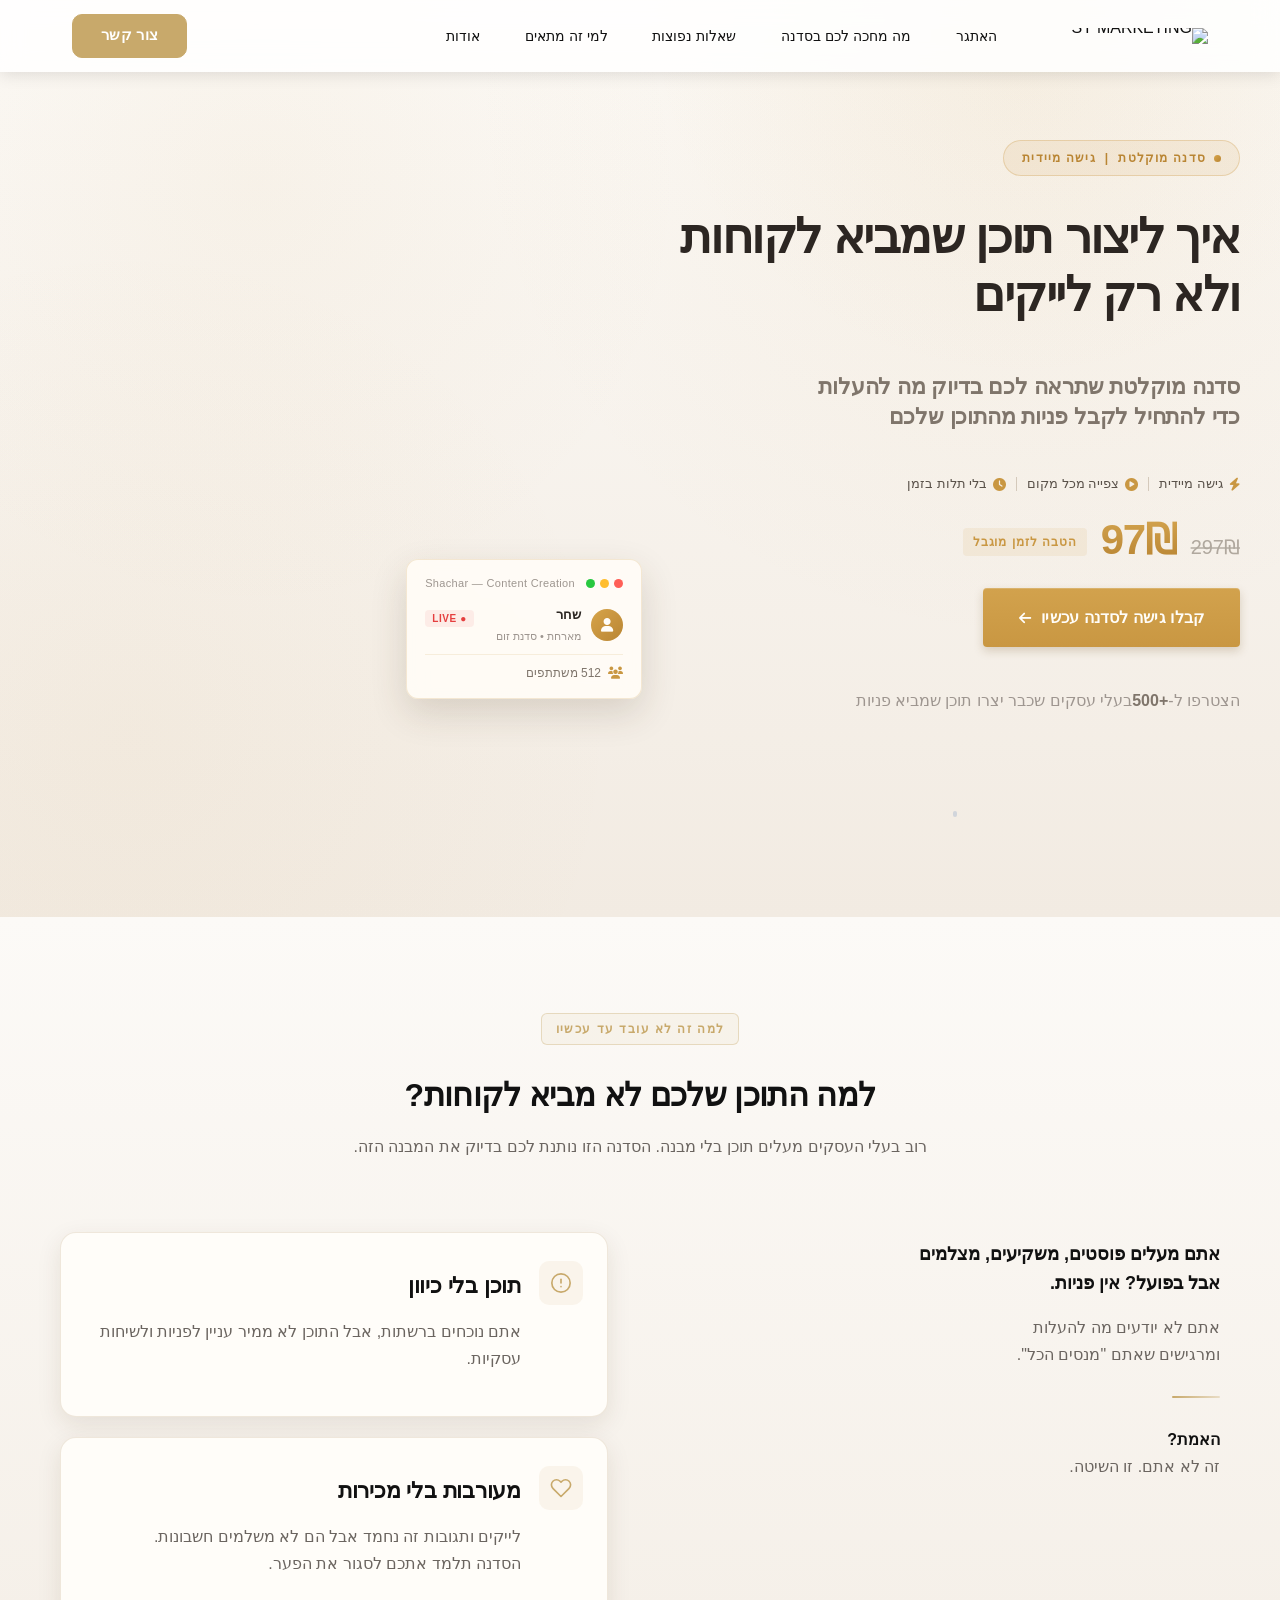
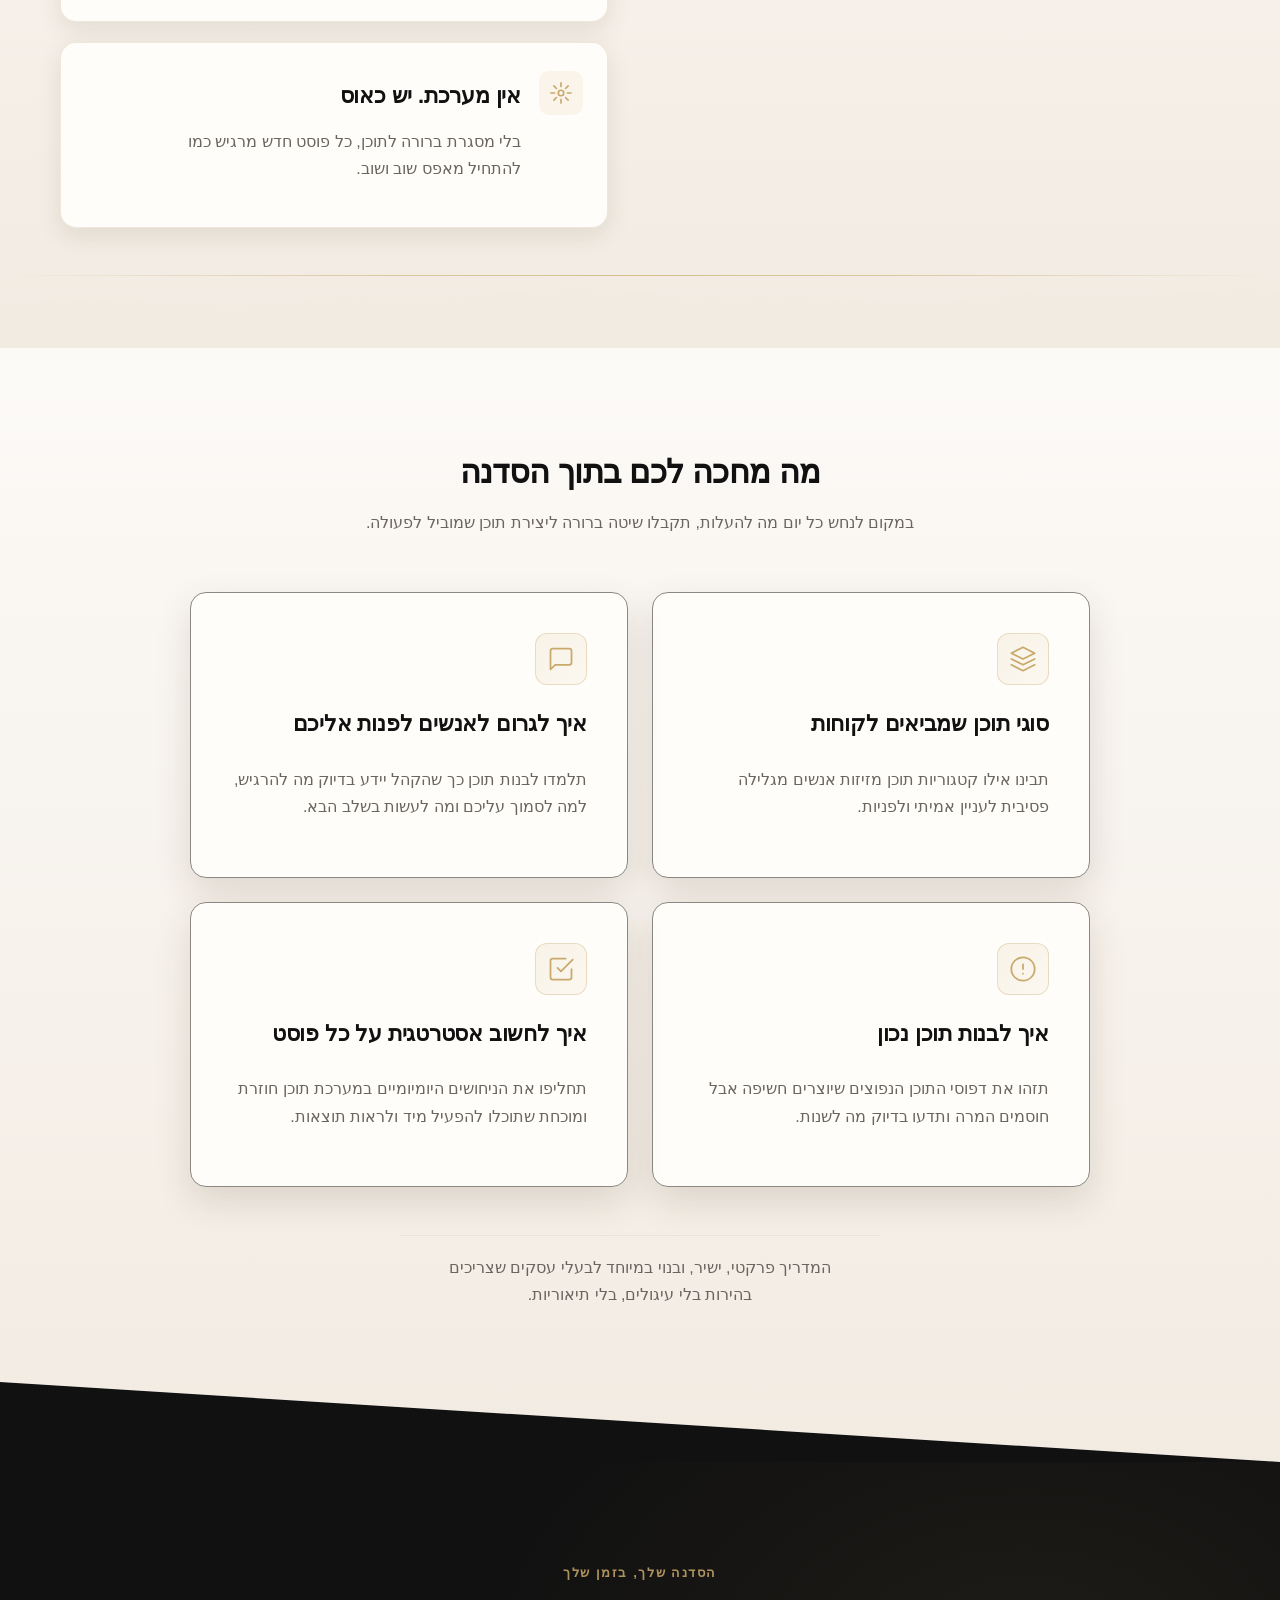
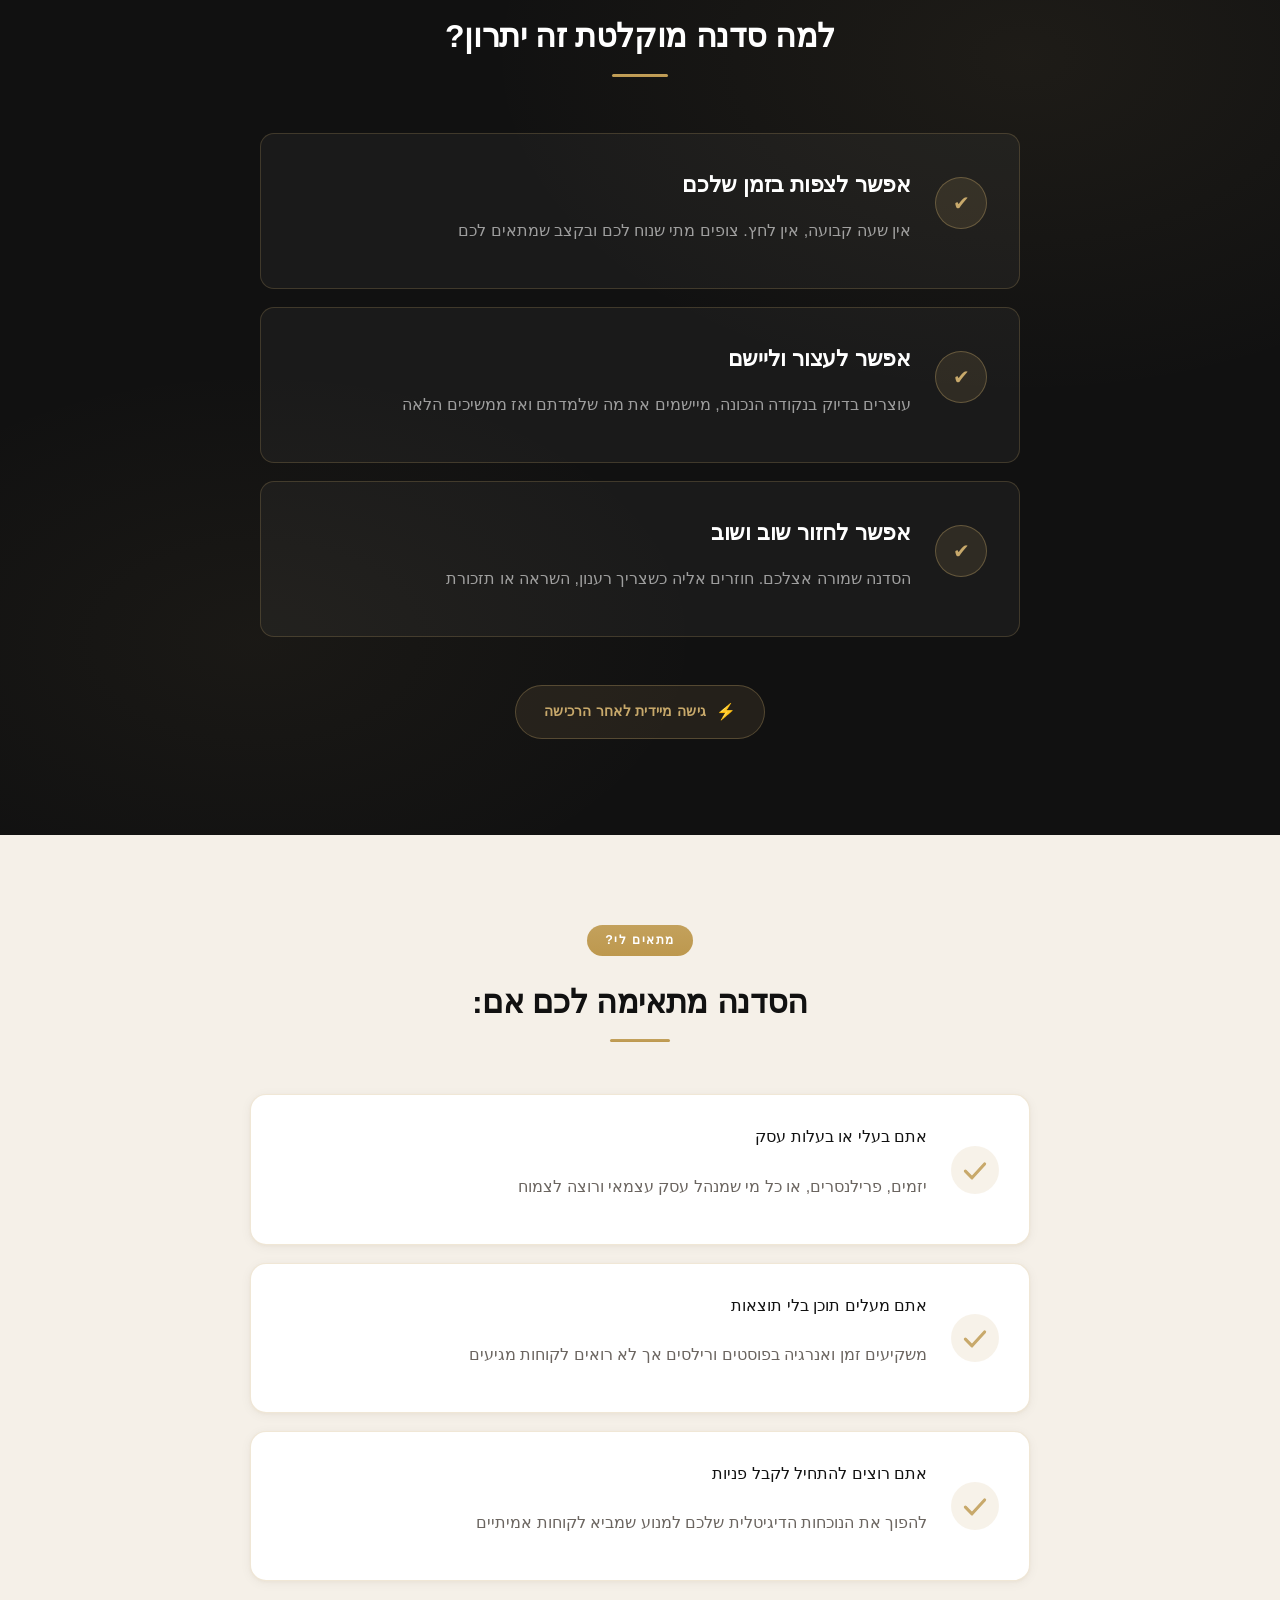
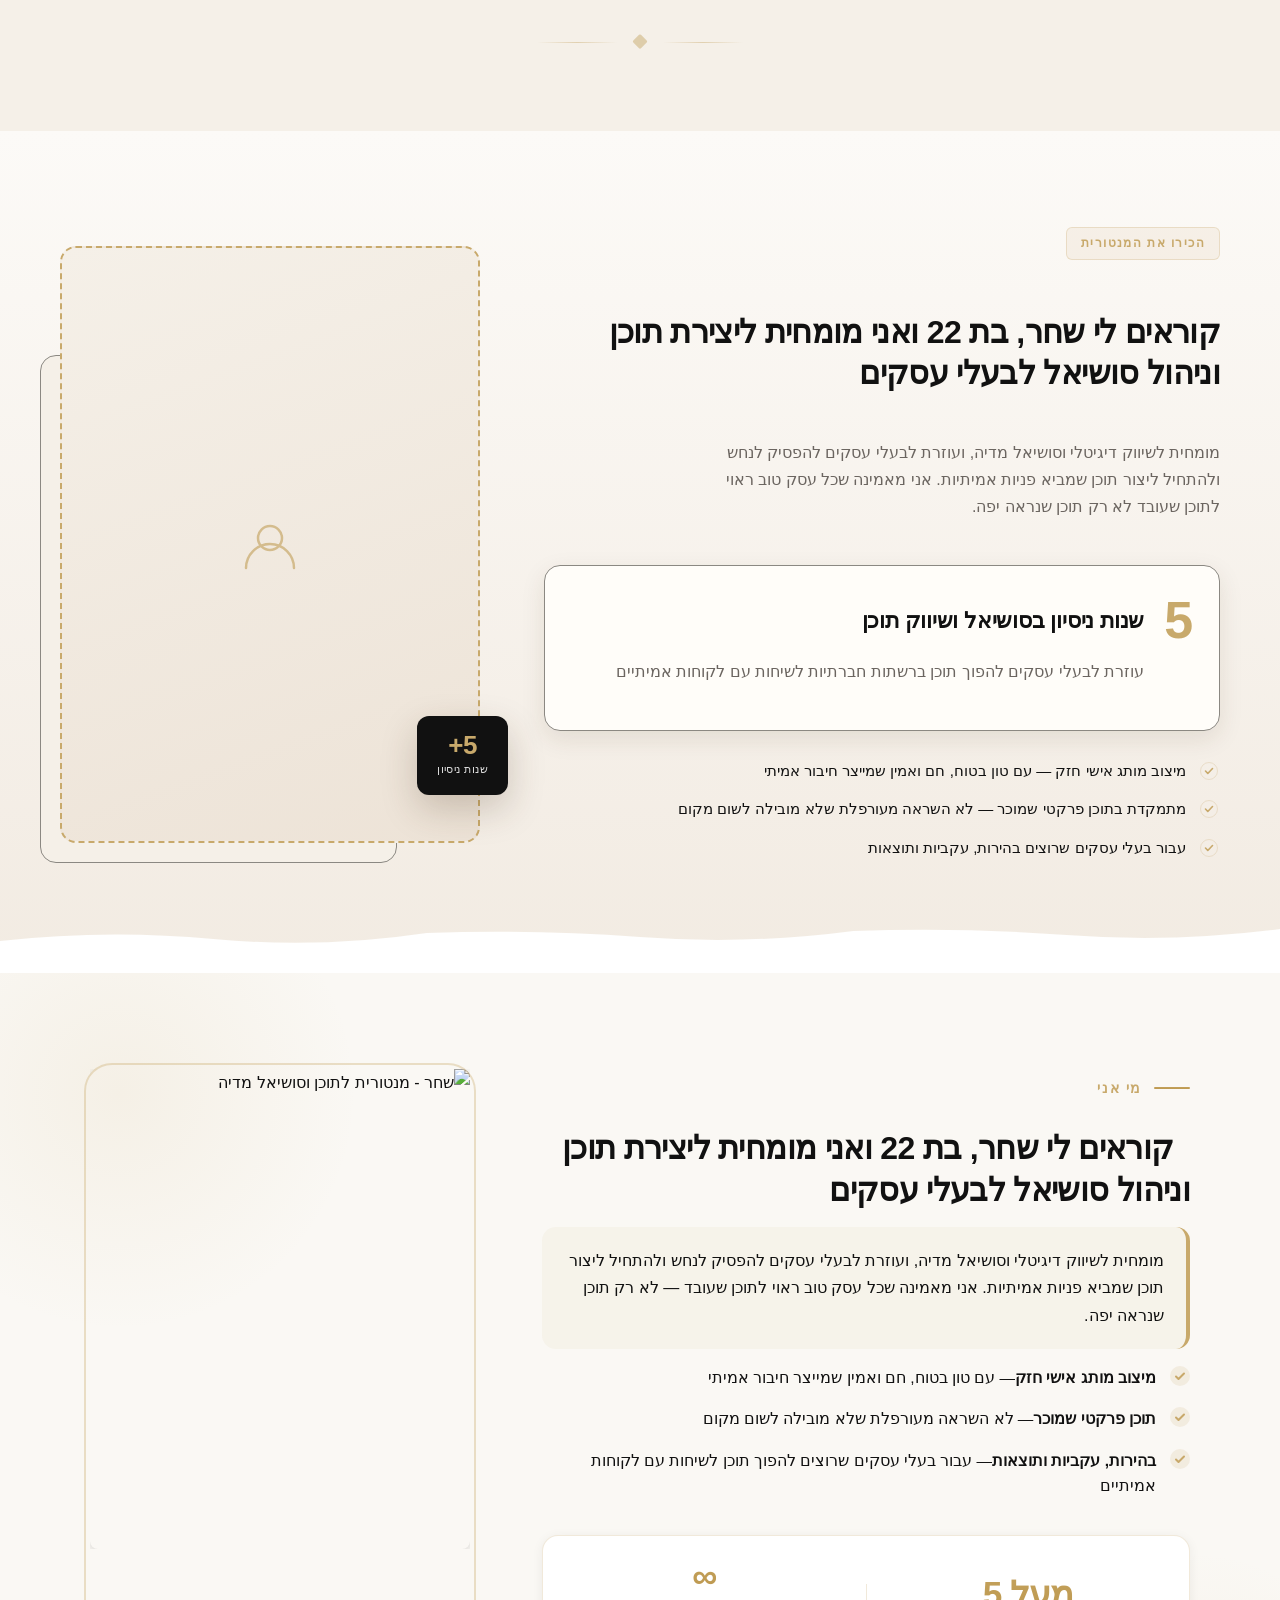
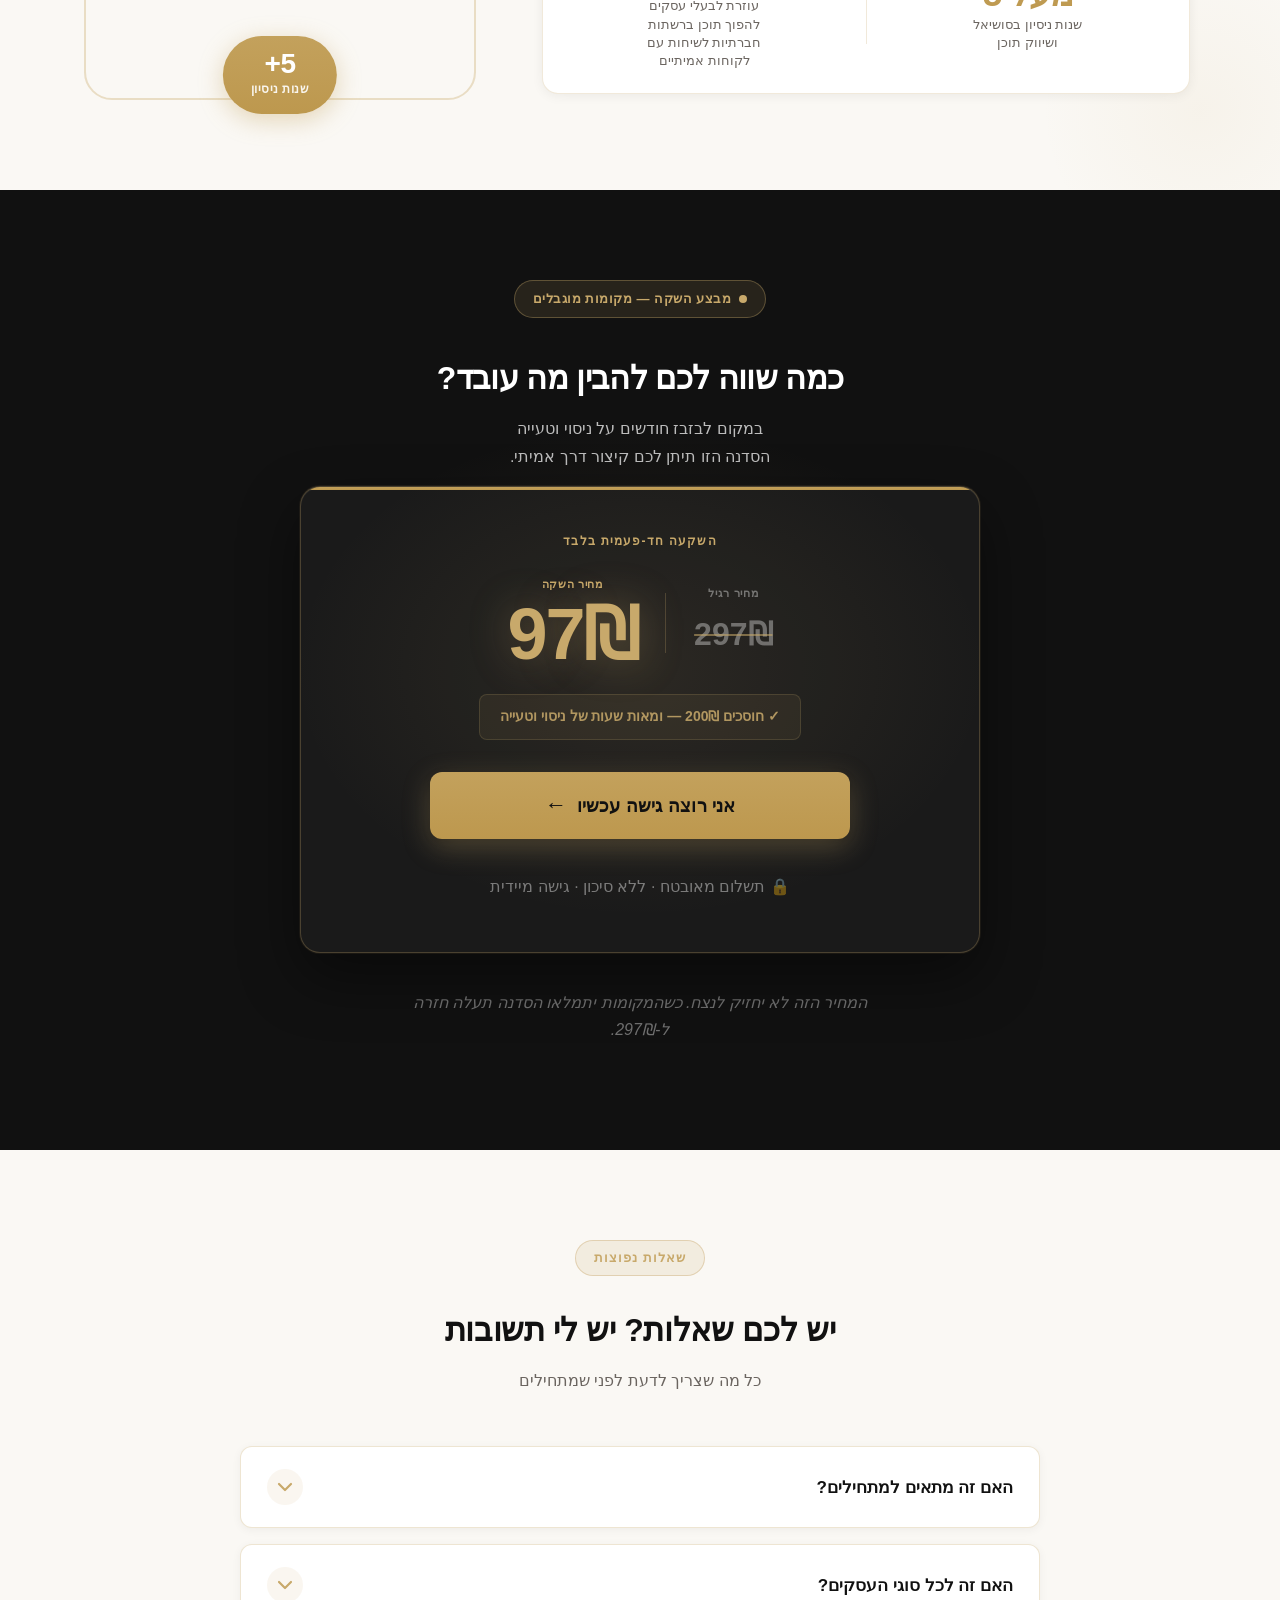
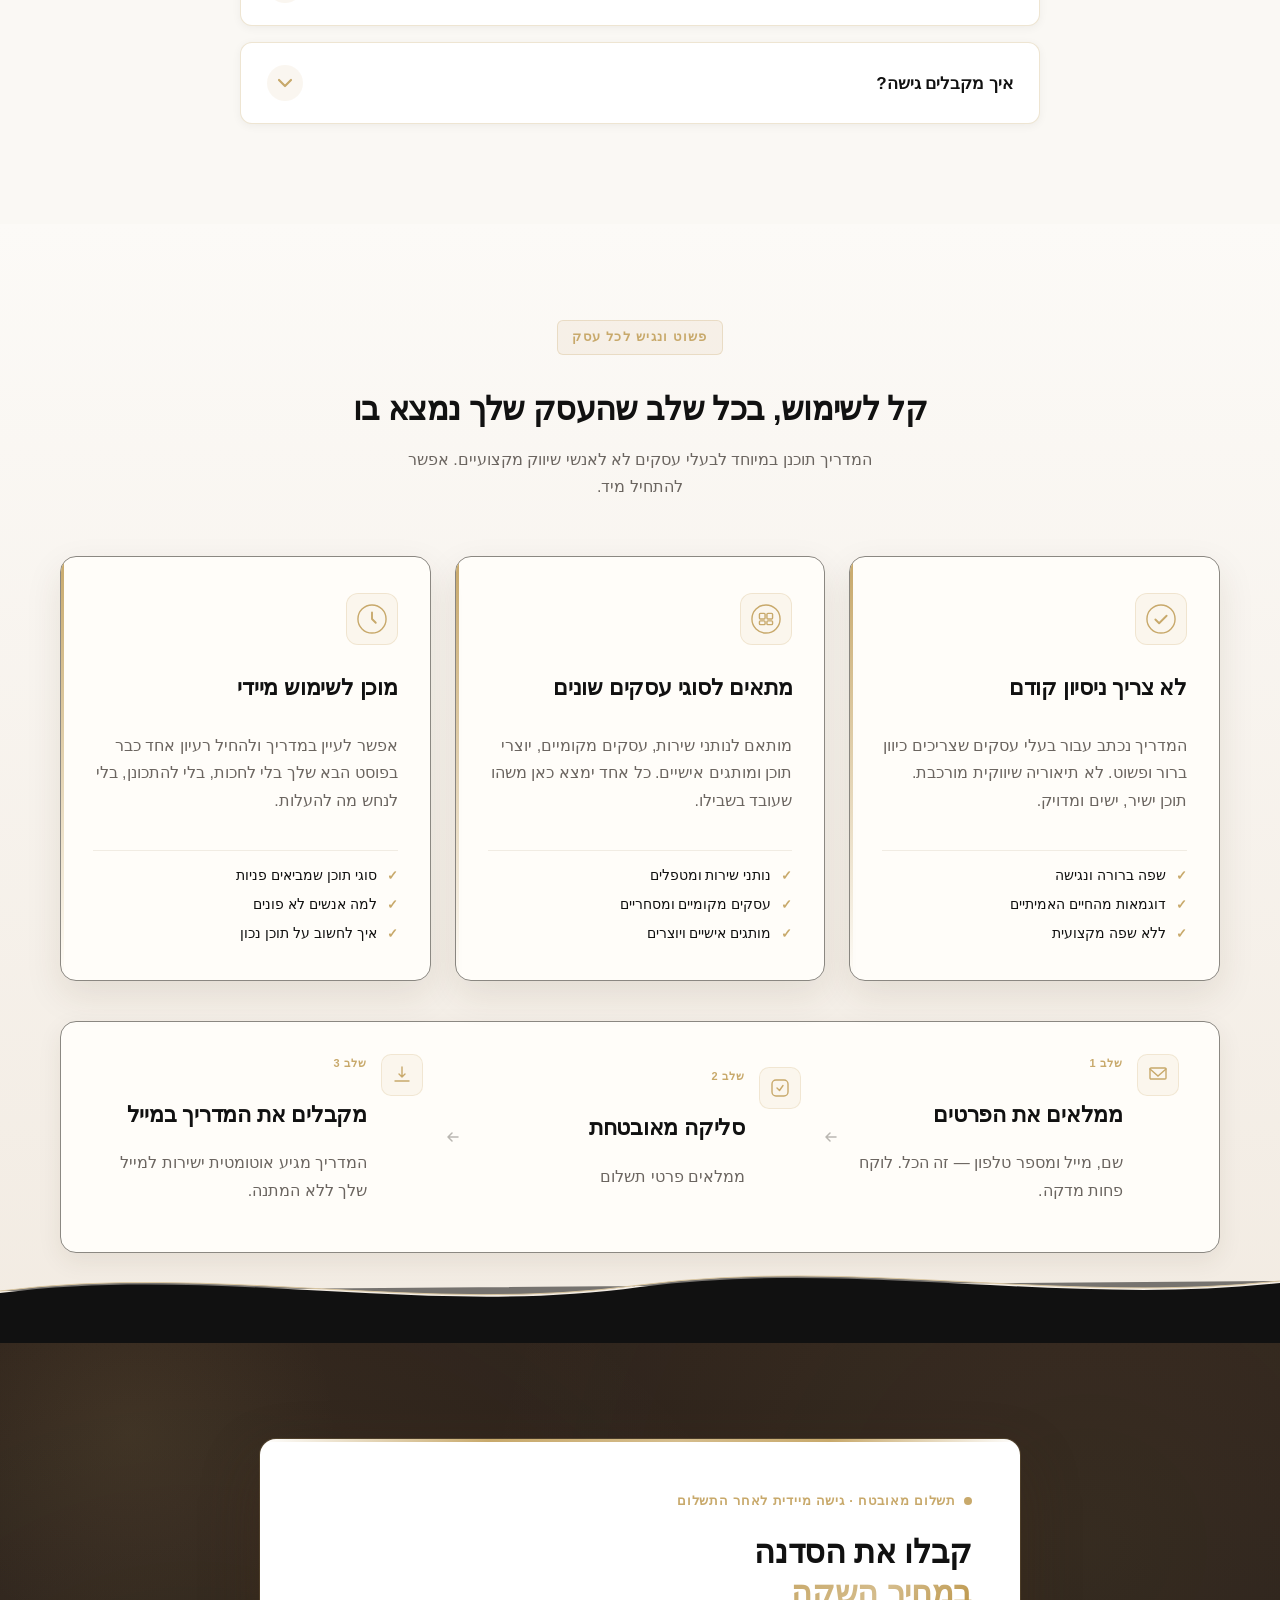
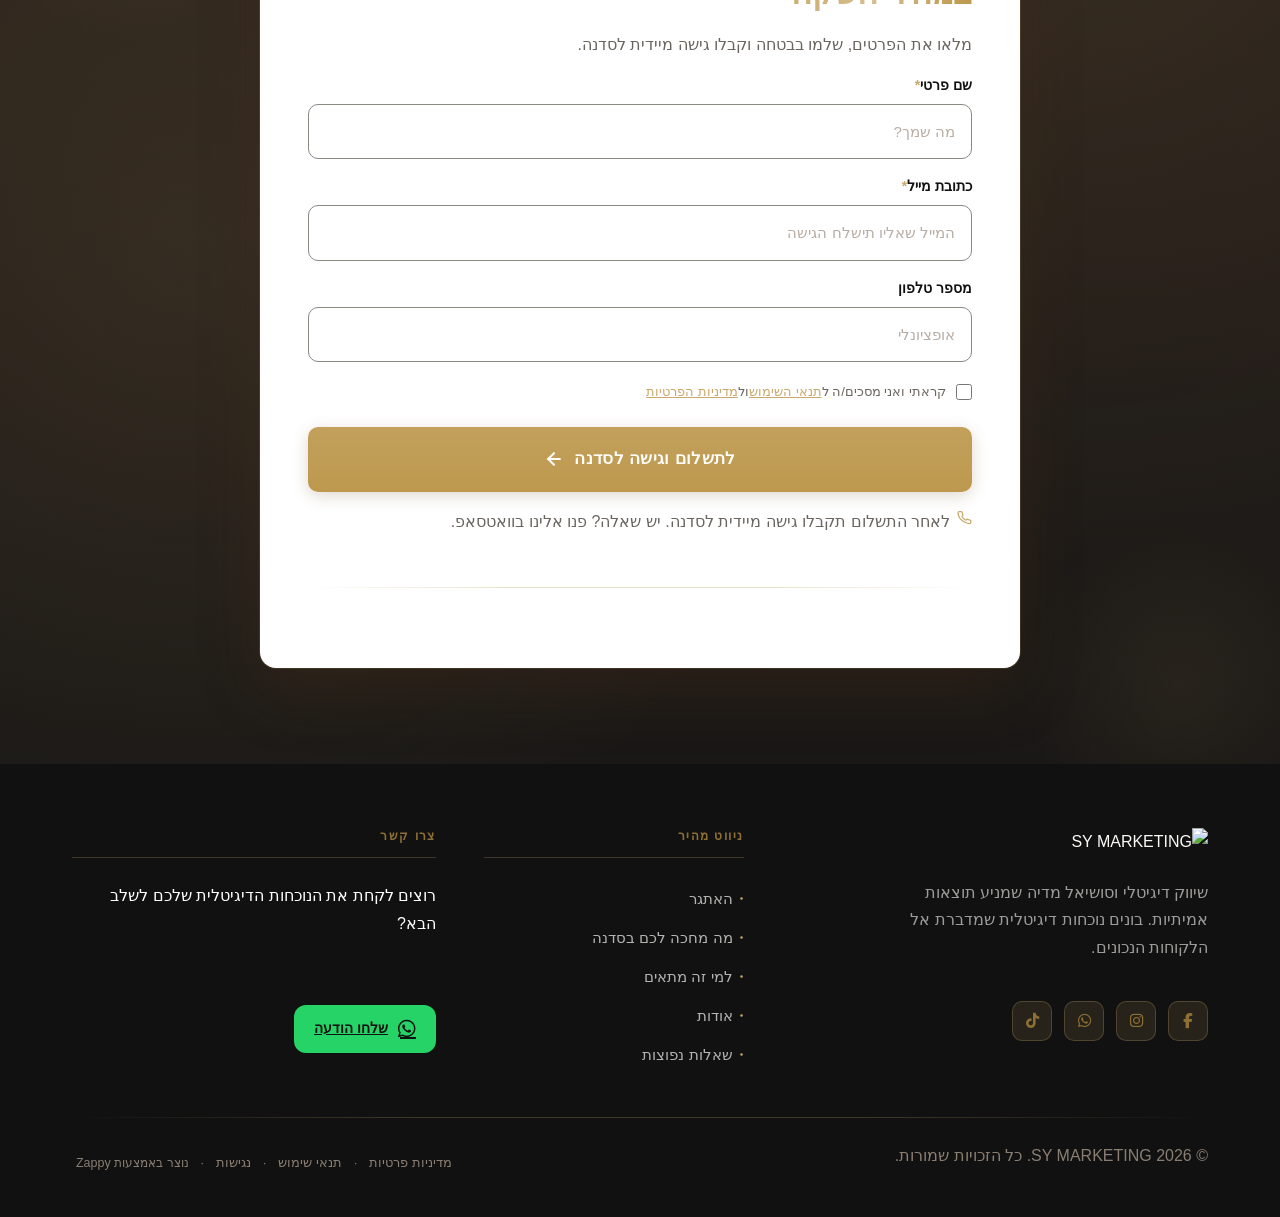
==== commit 433ce281: "Incremental sync: 1 page(s) — insert_element, delete_element" ====
--- a/public/index.html
+++ b/public/index.html
@@ -1 +1 @@
-<!doctype html><html dir="rtl" lang="ar"><head><meta charset="UTF-8"><meta content="width=device-width,initial-scale=1" name="viewport"><meta content="index, follow" name="robots"><title>הפוסטים שלך מביאים לייקים? הגיע הזמן שיביאו לקוחות — שחר</title><meta content="בעל עסק שמעלה תוכן ולא רואה תוצאות? קבל עכשיו את המדריך החינמי עם 7 סוגי פוסטים שמביאים לקוחות אמיתיים — ישירות לוואטסאפ שלך." name="description"><meta content="פוסטים שמביאים לקוחות, איך לכתוב פוסטים שמוכרים ברשתות חברתיות, מדריך חינמי שיווק ברשתות חברתיות, שיווק תוכן לבעלי עסקים קטנים, תוכן שמוכר ברשתות חברתיות" name="keywords"><link href="/assets/favicon.ico" rel="icon" type="image/x-icon"><link href="/assets/favicon-16x16.png" rel="icon" type="image/png" sizes="16x16"><link href="/assets/favicon-32x32.png" rel="icon" type="image/png" sizes="32x32"><link href="/assets/favicon-48x48.png" rel="icon" type="image/png" sizes="48x48"><link href="/assets/favicon-192x192.png" rel="icon" type="image/png" sizes="192x192"><link href="/assets/favicon-512x512.png" rel="icon" type="image/png" sizes="512x512"><link href="/assets/apple-touch-icon.png" rel="apple-touch-icon"><script>!function(){"use strict";var t="4002b1db-fc84-4357-9c55-cdf8e3b1115f",e="https://api.zappy5.com/api/analytics/track",a=18e5,n=2592e6,o=!0,i=!0,r=!0;var s=function(){var e="zappy_visitor_"+t,a=null;try{if(a=localStorage.getItem(e)){var o=JSON.parse(a),i=Date.now();if(i-o.created<n)return o.lastSeen=i,localStorage.setItem(e,JSON.stringify(o)),o.id}}catch(t){console.warn("Zappy Analytics: LocalStorage not available")}var r="zv_"+Date.now()+"_"+Math.random().toString(36).substr(2,9);try{localStorage.setItem(e,JSON.stringify({id:r,created:Date.now(),lastSeen:Date.now()}))}catch(t){}return r}(),c=function(){var e="zappy_session_"+t,n=null;try{if(n=sessionStorage.getItem(e)){var o=JSON.parse(n),i=Date.now();if(i-o.timestamp<a)return o.timestamp=i,sessionStorage.setItem(e,JSON.stringify(o)),o.id}}catch(t){console.warn("Zappy Analytics: SessionStorage not available")}var r="zs_"+Date.now()+"_"+Math.random().toString(36).substr(2,9);try{sessionStorage.setItem(e,JSON.stringify({id:r,timestamp:Date.now()}))}catch(t){}return r}();function l(a,n){n=n||{};var o={website_id:t,event_type:a,page_path:window.location.pathname,referrer:document.referrer||"direct",visitor_id:s,session_id:c,metadata:n};if(navigator.sendBeacon){var i=new Blob([JSON.stringify(o)],{type:"application/json"});navigator.sendBeacon(e,i)}else fetch(e,{method:"POST",headers:{"Content-Type":"application/json"},body:JSON.stringify(o),keepalive:!0}).catch(function(t){console.warn("Zappy Analytics: Failed to track event",t)})}o&&l("pageview",{title:document.title,url:window.location.href}),i&&document.addEventListener("click",function(t){var e=t.target;if("BUTTON"===e.tagName||e.closest("button")){var a="BUTTON"===e.tagName?e:e.closest("button");l("click",{element:"button",text:a.textContent.trim().substring(0,100),id:a.id||null,class:a.className||null})}else if("A"===e.tagName||e.closest("a")){var n="A"===e.tagName?e:e.closest("a");l("navigation",{element:"link",text:n.textContent.trim().substring(0,100),href:n.href,external:n.hostname!==window.location.hostname})}},!0),r&&document.addEventListener("submit",function(t){var e=t.target;l("form_submit",{form_id:e.id||null,form_name:e.name||null,form_action:e.action||null,form_method:e.method||"GET"})},!0);var d=Date.now();window.addEventListener("beforeunload",function(){l("page_unload",{time_on_page:Math.floor((Date.now()-d)/1e3),page_path:window.location.pathname})}),window.zappyAnalytics={track:l,getVisitorId:function(){return s},getSessionId:function(){return c}}}()</script><meta content="הפוסטים שלך מביאים לייקים? הגיע הזמן שיביאו לקוחות — שחר" property="og:title"><meta content="בעל עסק שמעלה תוכן ולא רואה תוצאות? קבל עכשיו את המדריך החינמי עם 7 סוגי פוסטים שמביאים לקוחות אמיתיים — ישירות לוואטסאפ שלך." property="og:description"><meta content="summary_large_image" name="twitter:card"><meta content="הפוסטים שלך מביאים לייקים? הגיע הזמן שיביאו לקוחות — שחר" name="twitter:title"><meta content="בעל עסק שמעלה תוכן ולא רואה תוצאות? קבל עכשיו את המדריך החינמי עם 7 סוגי פוסטים שמביאים לקוחות אמיתיים — ישירות לוואטסאפ שלך." name="twitter:description"><link href="/styles.css" rel="stylesheet"><link href="https://cdnjs.cloudflare.com/ajax/libs/font-awesome/6.4.0/css/all.min.css" rel="stylesheet" crossorigin="anonymous" integrity="sha512-iecdLmaskl7CVkqkXNQ/ZH/XLlvWZOJyj7Yy7tcenmpD1ypASozpmT/E0iPtmFIB46ZmdtAc9eNBvH0H/ZpiBw==" referrerpolicy="no-referrer"/><style id="zappy-dropdown-submenu-styles">#navMenu li:has(.sub-menu),.nav-menu li:has(.sub-menu),.navbar li:has(.sub-menu),nav li:has(.sub-menu){position:relative}#navMenu .sub-menu,.nav-menu .sub-menu,.navbar .sub-menu,nav .sub-menu{display:block!important;position:absolute!important;top:100%;left:0;min-width:220px;background:#fff;border-radius:8px;box-shadow:0 8px 25px rgba(0,0,0,.15);padding:8px 0;opacity:0;visibility:hidden;transform:translateY(10px);transition:all .3s ease;z-index:1000;list-style:none;pointer-events:none}#navMenu li:hover>.sub-menu,.nav-menu li:hover>.sub-menu,.navbar li:hover>.sub-menu,nav li:hover>.sub-menu{opacity:1!important;visibility:visible!important;transform:translateY(0)!important;pointer-events:auto!important}.sub-menu li{list-style:none;margin:0;padding:0}.sub-menu a{display:block!important;padding:10px 16px!important;color:var(--text-dark,#333)!important;font-weight:500;text-decoration:none;white-space:nowrap;transition:background-color .2s}.sub-menu .zappy-nav-child>a{padding-left:28px!important;font-size:.9em!important;opacity:.85!important}[dir=rtl] .sub-menu .zappy-nav-child>a,html[lang=ar] .sub-menu .zappy-nav-child>a,html[lang=he] .sub-menu .zappy-nav-child>a{padding-left:10px!important;padding-right:28px!important}.sub-menu .zappy-nav-parent>a{font-weight:600!important}.sub-menu a:hover{background-color:#f5f5f5}[dir=rtl] .nav-menu .sub-menu,[dir=rtl] .navbar .sub-menu,[dir=rtl] nav .sub-menu,html[lang=ar] .nav-menu .sub-menu,html[lang=ar] .navbar .sub-menu,html[lang=ar] nav .sub-menu,html[lang=he] .nav-menu .sub-menu,html[lang=he] .navbar .sub-menu,html[lang=he] nav .sub-menu{left:auto!important;right:0!important}.sub-menu:empty,.sub-menu:not(:has(li)):not(:has(> a)),.sub-menu:not(:has(li:not(.zappy-hidden-menu-item))):not(:has(> a)){display:none!important;opacity:0!important;visibility:hidden!important;pointer-events:none!important}li:has(.menu-group-title):hover>.sub-menu{opacity:1!important;visibility:visible!important;transform:translateY(0)!important;pointer-events:auto!important}#navMenu>li>.menu-group-title,.nav-menu>li>.menu-group-title{display:inline-block;padding:.5rem 1rem;cursor:default;user-select:none}@media (max-width:768px){#navMenu .sub-menu,.nav-menu .sub-menu,.navbar .sub-menu,nav .sub-menu{position:static!important;transform:none!important;box-shadow:none!important;background:0 0!important;max-height:0;overflow:hidden;opacity:0;visibility:hidden;transition:max-height .3s ease,opacity .3s ease;padding:0!important;border-radius:0!important}#navMenu .sub-menu.mobile-expanded,.nav-menu .sub-menu.mobile-expanded,.navbar .sub-menu.mobile-expanded{max-height:none!important;overflow-y:visible!important;opacity:1!important;visibility:visible!important;padding:8px 0 8px 16px!important}[dir=rtl] .sub-menu.mobile-expanded,html[lang=he] .sub-menu.mobile-expanded{padding:8px 16px 8px 0!important}#navMenu li:hover>.sub-menu,.nav-menu li:hover>.sub-menu,.navbar li:hover>.sub-menu,nav li:hover>.sub-menu{opacity:0;visibility:hidden;pointer-events:none}#navMenu li>.sub-menu.mobile-expanded,.nav-menu li>.sub-menu.mobile-expanded,.navbar li>.sub-menu.mobile-expanded,nav li>.sub-menu.mobile-expanded{opacity:1!important;visibility:visible!important;pointer-events:auto!important}#navMenu li:has(.sub-menu),.nav-menu li:has(.sub-menu),.navbar li:has(.sub-menu),nav li:has(.sub-menu){display:flex!important;flex-wrap:wrap!important;align-items:center!important;position:relative!important;min-height:44px!important}#navMenu li:has(.sub-menu)>a,.nav-menu li:has(.sub-menu)>a,.navbar li:has(.sub-menu)>a,nav li:has(.sub-menu)>a{flex:1!important;min-width:0!important}#navMenu li:has(.sub-menu)>.menu-group-title,.nav-menu li:has(.sub-menu)>.menu-group-title,.navbar li:has(.sub-menu)>.menu-group-title,nav li:has(.sub-menu)>.menu-group-title{flex:1!important;min-width:0!important;padding:0!important;line-height:inherit!important}#navMenu li:has(.sub-menu)>.sub-menu,.nav-menu li:has(.sub-menu)>.sub-menu,.navbar li:has(.sub-menu)>.sub-menu,nav li:has(.sub-menu)>.sub-menu{flex-basis:100%!important;width:100%!important}#navMenu li:has(.sub-menu)>a [class*=arrow],#navMenu li:has(.sub-menu)>a [class*=chevron],.nav-menu li:has(.sub-menu)>a .fa-angle-down,.nav-menu li:has(.sub-menu)>a .fa-chevron-down,.nav-menu li:has(.sub-menu)>a [class*=arrow],.nav-menu li:has(.sub-menu)>a [class*=chevron],nav li:has(.sub-menu)>a [class*=arrow],nav li:has(.sub-menu)>a [class*=chevron]{display:none!important;visibility:hidden!important}.mobile-submenu-toggle{display:flex!important;align-items:center!important;justify-content:center!important;width:44px!important;height:auto!important;background:0 0!important;border:none!important;cursor:pointer!important;color:var(--text-light)!important;position:static!important;flex-shrink:0!important;align-self:stretch!important;z-index:2!important;padding:0!important;margin:0!important}.mobile-submenu-toggle::after{content:''!important;width:0!important;height:0!important;border-left:6px solid transparent!important;border-right:6px solid transparent!important;border-top:7px solid currentColor!important;transition:transform .3s ease!important}.mobile-submenu-toggle.expanded::after{transform:rotate(180deg)!important}.sub-menu a{padding:10px 0!important;display:block!important;color:var(--text-light)!important;white-space:normal!important}.sub-menu .zappy-nav-child>a{padding-left:28px!important;font-size:.9em!important;opacity:.85!important}[dir=rtl] .sub-menu .zappy-nav-child>a,html[lang=ar] .sub-menu .zappy-nav-child>a,html[lang=he] .sub-menu .zappy-nav-child>a{padding-left:0!important;padding-right:28px!important}.sub-menu .zappy-nav-parent>a{font-weight:600!important}#navMenu.active,.nav-menu.active{max-width:100vw!important;overflow-x:hidden!important;box-sizing:border-box!important}.navbar .sub-menu li a,.zappy-products-dropdown .sub-menu a,nav.navbar .sub-menu li a{color:var(--text-light)!important}}@media (min-width:769px){.mobile-submenu-toggle{display:none!important}}</style><style id="mobile-lang-menu-deployed-css">@media (max-width:768px){.lang-switcher,.nav-container .lang-switcher,.nav-cta-container .lang-switcher,.nav-ecommerce-icons .lang-switcher,.nav-icons-left .lang-switcher,.navbar .lang-switcher,.navbar .nav-cta-container .lang-switcher{display:none!important}.mobile-lang-menu{width:100%;border-top:1px solid rgba(128,128,128,.2);padding:8px 0 0 0;margin-top:8px}.mobile-lang-toggle{display:flex!important;align-items:center;justify-content:space-between;width:100%;padding:12px 16px;background:0 0;border:none;cursor:pointer;font-size:15px;color:inherit;font-family:inherit}.mobile-lang-toggle::after{content:'';display:inline-block;width:8px;height:8px;border-right:2px solid currentColor;border-bottom:2px solid currentColor;transform:rotate(45deg);transition:transform .3s ease;margin-left:8px}.mobile-lang-toggle.expanded::after{transform:rotate(-135deg)}.mobile-lang-options{max-height:0;overflow:hidden;transition:max-height .3s ease}.mobile-lang-options.expanded{max-height:300px}.mobile-lang-option{display:flex!important;align-items:center;gap:10px;padding:10px 24px;text-decoration:none;color:inherit;font-size:14px;font-family:inherit}.mobile-lang-option:hover{background:rgba(128,128,128,.1)}.mobile-lang-option.active{font-weight:600;opacity:.7;pointer-events:none}.mobile-lang-option img{width:20px;height:20px;border-radius:50%}}@media (min-width:769px){.mobile-lang-menu{display:none!important}}</style><style id="zappy-widget-visibility">#mic-access-tool-box,#mic-access-tool-general-button,#mic-init-access-tool #mic-access-tool-box,#mic-init-access-tool #mic-access-tool-general-button,#mic-init-access-tool .mic-access-tool-general-button,._access-icon,._access-menu,.mic-access-tool-box,.mic-access-tool-general-button,div[id*=mic-access-tool-box]{display:none!important;visibility:hidden!important;opacity:0!important;pointer-events:none!important}</style></head><body><nav class="navbar" dir="rtl"><button class="mobile-toggle" id="mobileToggle" aria-label="Menu"><svg viewBox="0 0 24 24" fill="none" height="24" width="24" class="hamburger-icon"><path d="M3 12h18M3 6h18M3 18h18" stroke-width="2" stroke="currentColor" stroke-linecap="round"></path></svg><svg viewBox="0 0 24 24" fill="none" height="24" width="24" class="close-icon" style="display:none"><path d="M18 6L6 18M6 6l12 12" stroke-width="2" stroke="currentColor" stroke-linecap="round"></path></svg></button><button class="phone-header-btn" aria-label="Call" data-phone=""><svg viewBox="0 0 24 24" fill="currentColor" height="20" width="20"><path d="M22 16.92v3a2 2 0 0 1-2.18 2 19.79 19.79 0 0 1-8.63-3.07 19.5 19.5 0 0 1-6-6 19.79 19.79 0 0 1-3.07-8.67A2 2 0 0 1 4.11 2h3a2 2 0 0 1 2 1.72 12.84 12.84 0 0 0 .7 2.81 2 2 0 0 1-.45 2.11L8.09 9.91a16 16 0 0 0 6 6l1.27-1.27a2 2 0 0 1 2.11-.45 12.84 12.84 0 0 0 2.81.7A2 2 0 0 1 22 16.92z"></path></svg></button><div class="nav-container"><div class="nav-right-group"><div class="nav-brand"><a href="/" class="logo-link"><img alt="SY MARKETING" src="/assets/logo.webp" class="logo"></a></div><ul class="nav-menu" id="navMenu"><li><a href="#zappy-section-1">האתגר</a></li><li><a href="#benefits">מה מחכה לכם בסדנה</a></li><li><a href="#zappy-section-7">שאלות נפוצות</a></li><li><a href="#zappy-section-11">למי זה מתאים</a></li><li><a href="#founder">אודות</a></li></ul></div><div class="nav-cta-container"><li class="nav-cta-item"><a href="#cta" class="nav-cta-btn">צור קשר</a></li></div></div></nav><script>window.addEventListener("load",function(){const e=document.querySelector(".navbar, nav, header");if(!e)return void console.log("[Navbar] Navbar element not found");let t=document.getElementById("mobileToggle")||document.querySelector(".mobile-toggle")||document.querySelector(".hamburger")||document.querySelector(".hamburger-menu")||document.querySelector(".menu-toggle")||document.querySelector(".burger-menu")||document.querySelector('[aria-label="Menu"]')||document.querySelector('[aria-label="תפריט"]');const o=document.querySelector(".phone-header-btn"),n=window.getComputedStyle(e);let r=n.backgroundColor;if(console.log("[Navbar] Initial navbar background:",r),"transparent"===r||"rgba(0, 0, 0, 0)"===r||r.startsWith("rgba")&&r.includes(", 0)")){const e=n.backgroundImage;if(e&&"none"!==e)console.log("[Navbar] Navbar has background image/gradient, using dark text"),r="rgb(240, 240, 240)";else{const e=window.getComputedStyle(document.body).backgroundColor;console.log("[Navbar] Navbar transparent, using body background:",e),r=e}}const i=r.match(/\d+/g);if(i&&i.length>=3){const e=(.299*parseInt(i[0])+.587*parseInt(i[1])+.114*parseInt(i[2]))/255;console.log("[Navbar] Mobile button colors preserved from Claude CSS (luminance:",e.toFixed(2)+")");const n=document.createElement("style");n.id="zappy-mobile-nav-fix";document.documentElement.lang;document.documentElement.dir,n.textContent='\n        /* Hide mobile buttons on desktop, show only on mobile */\n        @media (min-width: 769px) {\n          .mobile-toggle,\n          .phone-header-btn {\n            display: none !important;\n          }\n        }\n        \n        /* Show and position mobile buttons correctly on mobile */\n        @media (max-width: 768px) {\n          .mobile-toggle,\n          .phone-header-btn {\n            position: absolute !important;\n            top: 50% !important;\n            transform: translateY(-50%) !important;\n            z-index: 1001 !important;\n            display: flex !important;\n            align-items: center !important;\n            justify-content: center !important;\n            width: 36px !important;\n            height: 36px !important;\n            border-radius: 50% !important;\n            border: none !important;\n            cursor: pointer !important;\n            padding: 6px !important;\n            background: none !important;\n            color: var(--nav-text, var(--text-light)) !important;\n          }\n          \n          /* LTR positioning (default): hamburger LEFT, phone RIGHT */\n          html:not([dir="rtl"]):not([lang="he"]):not([lang="ar"]) .mobile-toggle,\n          html[dir="ltr"] .mobile-toggle {\n            left: 12px !important;\n            right: auto !important;\n          }\n          html:not([dir="rtl"]):not([lang="he"]):not([lang="ar"]) .phone-header-btn,\n          html[dir="ltr"] .phone-header-btn {\n            right: 12px !important;\n            left: auto !important;\n          }\n          \n          /* RTL positioning: hamburger RIGHT, phone LEFT */\n          html[dir="rtl"] .mobile-toggle,\n          html[lang="he"] .mobile-toggle,\n          html[lang="ar"] .mobile-toggle {\n            right: 12px !important;\n            left: auto !important;\n          }\n          html[dir="rtl"] .phone-header-btn,\n          html[lang="he"] .phone-header-btn,\n          html[lang="ar"] .phone-header-btn {\n            left: 12px !important;\n            right: auto !important;\n          }\n          \n          /* CRITICAL: Ensure nav-container has min-height on mobile */\n          /* All children are positioned absolutely/fixed on mobile, so height:auto collapses to 0 */\n          .nav-container {\n            min-height: 70px !important;\n            position: relative !important;\n          }\n          \n          /* Ensure SVG icons are properly sized and inherit color */\n          .mobile-toggle svg,\n          .phone-header-btn svg {\n            width: 24px !important;\n            height: 24px !important;\n            /* Don\'t force display - let JavaScript control hamburger/close toggle */\n          }\n          \n          /* Reset nav-cta-container on mobile - remove desktop box-shadow/padding */\n          /* that creates a visible ghost box when CTA button is hidden */\n          .nav-cta-container {\n            box-shadow: none !important;\n            padding: 0 !important;\n          }\n          \n          /* Hide nav-cta-container entirely on mobile when there\'s no lang-switcher */\n          /* (only the CTA button is inside, and it\'s hidden on mobile) */\n          .nav-cta-container:not(:has(.lang-switcher)) {\n            display: none !important;\n          }\n          \n          /* CRITICAL: Prevent hero image fade gradient from bleeding over headline text */\n          /* The .image-fade-gradient has bottom: -30px (extends below parent) */\n          /* On mobile stacked layout, this overlaps the h1 text below the image */\n          .hero-image-column {\n            overflow: hidden !important;\n          }\n          .image-fade-gradient {\n            bottom: 0 !important;\n          }\n          \n          /* Hide desktop language switcher on mobile - hamburger menu handles it */\n          /* High specificity to override stored CSS */\n          .lang-switcher,\n          .nav-cta-container .lang-switcher,\n          .nav-container .lang-switcher,\n          .navbar .lang-switcher,\n          .navbar .nav-cta-container .lang-switcher {\n            display: none !important;\n          }\n        }\n      ';const r=document.getElementById("zappy-mobile-nav-fix");r&&r.remove(),document.head.appendChild(n),console.log("[Navbar] Critical CSS injected for mobile nav positioning");const l=window.innerWidth<=768;if(t){const e=t.querySelector(".hamburger-icon"),o=t.querySelector(".close-icon");e&&(e.style.setProperty("width","24px","important"),e.style.setProperty("height","24px","important"),e.style.setProperty("display","block","important")),o&&(o.style.setProperty("width","24px","important"),o.style.setProperty("height","24px","important"),o.style.setProperty("display","none","important")),l?(t.style.setProperty("position","absolute","important"),t.style.setProperty("top","50%","important"),t.style.setProperty("transform","translateY(-50%)","important"),t.style.setProperty("z-index","1001","important"),t.style.removeProperty("left"),t.style.removeProperty("right"),console.log("[Navbar] Mobile toggle positioning applied (mobile viewport)")):(t.style.removeProperty("position"),t.style.removeProperty("top"),t.style.removeProperty("transform"),t.style.removeProperty("z-index"),t.style.removeProperty("left"),t.style.removeProperty("right"),console.log("[Navbar] Desktop viewport - cleared mobile toggle inline positioning"))}if(o){const e=o.querySelector("svg");e&&(e.style.width="24px",e.style.height="24px",e.setAttribute("width","24"),e.setAttribute("height","24")),l?(o.style.setProperty("position","absolute","important"),o.style.setProperty("top","50%","important"),o.style.setProperty("transform","translateY(-50%)","important"),o.style.setProperty("z-index","1001","important"),o.style.removeProperty("left"),o.style.removeProperty("right"),console.log("[Navbar] Phone button positioning applied (mobile viewport)")):(o.style.removeProperty("position"),o.style.removeProperty("top"),o.style.removeProperty("transform"),o.style.removeProperty("z-index"),o.style.removeProperty("left"),o.style.removeProperty("right"),console.log("[Navbar] Desktop viewport - cleared phone button inline positioning"))}}else console.log("[Navbar] Could not parse background color:",r);t=document.getElementById("mobileToggle")||document.querySelector(".mobile-toggle")||document.querySelector(".hamburger")||document.querySelector(".hamburger-menu")||document.querySelector(".menu-toggle")||document.querySelector(".burger-menu")||document.querySelector('[aria-label="Menu"]')||document.querySelector('[aria-label="תפריט"]');const l=document.getElementById("navMenu")||document.querySelector(".nav-menu")||document.querySelector(".nav-links")||document.querySelector("nav ul:not(.submenu)");if(!t||!l)return void console.log("[Navbar] Mobile toggle or menu not found:",{toggle:!!t,menu:!!l});l.id||(l.id="navMenu"),console.log("[Navbar] Initializing mobile menu...");const a=t.cloneNode(!0);t.parentNode.replaceChild(a,t),a.addEventListener("click",function(e){e.preventDefault(),e.stopPropagation();const t=this.querySelector(".hamburger-icon"),o=this.querySelector(".close-icon");l.classList.contains("active")?(l.classList.remove("active"),t&&t.style.setProperty("display","block","important"),o&&o.style.setProperty("display","none","important"),document.body.style.overflow="",console.log("[Navbar] Menu closed")):(l.classList.add("active"),t&&t.style.setProperty("display","none","important"),o&&o.style.setProperty("display","block","important"),document.body.style.overflow="hidden",console.log("[Navbar] Menu opened"))}),l.querySelectorAll("a").forEach(function(e){e.addEventListener("click",function(){if("#"===this.getAttribute("href"))return;const e=a.querySelector(".hamburger-icon"),t=a.querySelector(".close-icon");l.classList.remove("active"),e&&e.style.setProperty("display","block","important"),t&&t.style.setProperty("display","none","important"),document.body.style.overflow="",console.log("[Navbar] Menu closed (link clicked)")})});var s=l.querySelectorAll(".dropdown-toggle");s.forEach(function(e){e.addEventListener("click",function(e){e.preventDefault(),e.stopPropagation();var t=this.closest(".nav-dropdown");t&&(t.parentNode.querySelectorAll(".nav-dropdown.open").forEach(function(e){e!==t&&e.classList.remove("open")}),t.classList.toggle("open"),console.log("[Navbar] Dropdown toggled:",t.classList.contains("open")?"open":"closed"))})}),document.addEventListener("click",function(e){e.target.closest(".nav-dropdown")||document.querySelectorAll(".nav-dropdown.open").forEach(function(e){e.classList.remove("open")})}),console.log("[Navbar] Dropdown handlers initialized for "+s.length+" dropdowns"),o&&o.addEventListener("click",function(){const e=document.querySelectorAll('a[href^="tel:"]'),t=e.length>0?e[0].getAttribute("href").replace("tel:",""):"[business_phone]";window.location.href="tel:"+t,console.log("[Navbar] Phone button clicked")}),console.log("[Navbar] Mobile menu initialized successfully");const p=function(){const e=document.querySelector(".whatsapp-float");e&&(window.innerWidth>=769?(e.style.setProperty("display","none","important"),e.style.setProperty("visibility","hidden","important"),e.style.setProperty("opacity","0","important"),e.style.setProperty("pointer-events","none","important"),console.log("[WhatsApp] Button hidden on desktop")):(e.style.removeProperty("display"),e.style.removeProperty("visibility"),e.style.removeProperty("opacity"),e.style.removeProperty("pointer-events"),console.log("[WhatsApp] Button visible on mobile")))};let c;p(),window.addEventListener("resize",function(){clearTimeout(c),c=setTimeout(p,100)})})</script><main><section class="index-hero-section" id="index-hero-section" data-layout-spec="בית-hero" dir="rtl" data-hero-type="side-by-side"><div class="index-hero-container"><div class="index-hero-content"><div class="index-hero-badge"><span class="index-hero-badge-dot"></span>סדנה מוקלטת&nbsp;&nbsp;|&nbsp;&nbsp;גישה מיידית</div><h1 class="index-hero-h1">איך ליצור תוכן שמביא לקוחות ולא רק לייקים</h1><h3 class="index-hero-subtitle">סדנה מוקלטת שתראה לכם בדיוק מה להעלות<br class="index-hero-br">כדי להתחיל לקבל פניות מהתוכן שלכם</h3><div class="index-hero-trust-row"><span class="index-hero-trust-badge"><i class="fa-solid fa-bolt"></i>גישה מיידית</span><span class="index-hero-trust-sep"></span><span class="index-hero-trust-badge"><i class="fa-solid fa-play-circle" data-element-id="icon-1776680223633-d3kv3tmv0" data-element-type="icon" data-icon-type="fontawesome"></i>צפייה מכל מקום</span><span class="index-hero-trust-sep"></span><span class="index-hero-trust-badge"><i class="fa-solid fa-clock" data-element-id="icon-1776680223633-xok40w7h9" data-element-type="icon" data-icon-type="fontawesome"></i>בלי תלות בזמן</span></div><div class="index-hero-price-block"><span class="index-hero-price-old">297₪</span><span class="index-hero-price-current">97₪</span><span class="index-hero-price-label">הטבה לזמן מוגבל</span></div><p><a href="#cta" class="btn-primary index-hero-cta" data-element-id="btn-1776680223628-kgteo7ez0" data-element-type="button" data-native-element="true">קבלו גישה לסדנה עכשיו<i class="fa-solid fa-arrow-left index-hero-cta-arrow"></i></a></p><p class="index-hero-micro-proof">הצטרפו ל-<strong>+500</strong>בעלי עסקים שכבר יצרו תוכן שמביא פניות</p></div><div class="index-hero-media"><div class="index-hero-img-wrapper"><div class="zappy-inserted-element" id="zappy-element-1776687693950-5yhkgv504" style="max-width:570px;margin:20px auto;text-align:center;justify-content:center" data-element-id="zappy-element-1776687693950-5yhkgv504" data-element-type="image"><div style="position:relative !important;overflow:hidden !important;width:520px !important;max-width:100% !important;margin-left:auto !important;margin-right:auto !important;height:293px !important;display:block !important" data-element-type="image" data-element-id="zappy-element-1776687693950-5yhkgv504" data-zappy-wrapper-margins-applied="true" data-zappy-zoom-clip="true" data-zappy-zoom-wrapper="true" data-zappy-zoom-wrapper-height="293px" data-zappy-zoom-wrapper-width="520px" data-zappy-zoom-wrapper-width-mode="px"><img alt="Image" src="/assets/image-1776689156520-cdenlq.webp?v=1776689158489" data-element-id="zappy-element-1776687693950-5yhkgv504" data-element-type="image" data-zappy-object-position="59% 93%" data-zappy-zoom="1.2" style="border-radius:8px;width:121.012% !important;height:120% !important;max-width:none !important;object-fit:cover !important;margin:0px !important;object-position:59% 93% !important;display:block !important;max-height:none !important;position:absolute !important;left:-12.397% !important;top:-18.6% !important" data-zappy-original-height="293" data-zappy-original-width="520" id="zappy-element-1776687693950-5yhkgv504"></div></div><div class="index-hero-zoom-card"><div class="index-hero-zoom-header"><span class="index-hero-zoom-dot red"></span><span class="index-hero-zoom-dot yellow"></span><span class="index-hero-zoom-dot green"></span><span class="index-hero-zoom-title">Shachar — Content Creation</span></div><div class="index-hero-zoom-body"><div class="index-hero-zoom-avatar"><i class="fa-solid fa-user" data-element-id="icon-1776680223633-5ht3ryuou" data-element-type="icon" data-icon-type="fontawesome"></i></div><div class="index-hero-zoom-info"><span class="index-hero-zoom-name">שחר</span><span class="index-hero-zoom-sub">מארחת • סדנת זום</span></div><p><span class="index-hero-zoom-live">● LIVE</span></p></div><div class="index-hero-zoom-participants"><i class="fa-solid fa-users" data-element-id="icon-1776680223633-2p53d6wcy" data-element-type="icon" data-icon-type="fontawesome" style="cursor:pointer"></i><span>512 משתתפים</span></div></div></div></div><div class="zappy-inserted-element" id="zappy-element-1776688791540-ps76lxjfy" style="margin:20px auto;text-align:center;display:flex;justify-content:center;cursor:pointer;max-width:1440px" data-element-id="zappy-element-1776688791540-ps76lxjfy" data-element-type="iframe" data-iframe-editable="true" data-zappy-media-cell="true" data-zappy-newly-inserted="true"><div style="width:100%;max-width:600px" data-custom-width="" data-full-width=""><div style="position:relative;width:100%;height:0px;padding-bottom:56.25%;background:rgb(249, 250, 251);border-radius:8px;overflow:hidden;border:2px dashed rgb(209, 213, 219);cursor:pointer" data-element-type="iframe" data-iframe-editable="true" data-custom-height=""><div style="position:absolute;top:0px;left:0px;width:100%;height:100%;display:flex;align-items:center;justify-content:center;text-align:center;flex-direction:column;color:rgb(107, 114, 128)"><svg viewBox="0 0 24 24" fill="none" data-element-id="icon-1776689071913-5qr7rpadq" data-element-type="icon" data-icon-type="svg" stroke="currentColor" style="width:48px;height:48px;margin-bottom:8px;cursor:pointer"><path d="M10 20l4-16m4 4l4 4-4 4M6 16l-4-4 4-4" stroke-width="1.5" stroke-linecap="round" stroke-linejoin="round"></path></svg><span style="font-size:14px">Embed content will appear here</span></div></div></div></div></div><div class="index-hero-bg-pattern" aria-hidden="true"></div></section><section class="index-problem-section" id="zappy-section-1" data-layout-spec="בית-problem" dir="rtl"><div class="index-problem-container"><div class="index-problem-header"><p class="zappy-editable"><span class="index-problem-eyebrow">למה זה לא עובד עד עכשיו</span></p><h2 class="index-problem-title">למה התוכן שלכם לא מביא לקוחות?</h2><p class="index-problem-subtitle">רוב בעלי העסקים מעלים תוכן בלי מבנה. הסדנה הזו נותנת לכם בדיוק את המבנה הזה.</p></div><div class="zappy-preserve-css-grid index-problem-grid" style="--zappy-grid-cols:repeat(2, minmax(0, 1fr));display:grid;grid-template-columns:repeat(2, minmax(0, 1fr));align-items:stretch !important" data-original-gap="64px" data-original-item-width="548" data-zappy-explicit-columns="true" data-zappy-grid-align="start"><div class="index-problem-narrative" data-grid-item-index="0"><p class="index-problem-lead">אתם מעלים פוסטים, משקיעים, מצלמים<br>אבל בפועל? אין פניות.</p><p>אתם לא יודעים מה להעלות<br>ומרגישים שאתם "מנסים הכל".</p><div class="index-problem-accent-line"></div><p class="index-problem-closing"><strong>האמת?</strong><br>זה לא אתם. זו השיטה.</p></div><div class="index-problem-cards" data-grid-item-index="1"><article class="index-problem-card" id="zappy-section-2"><div class="index-problem-card-icon"><svg viewBox="0 0 24 24" fill="none" height="22" width="22" data-element-type="icon" data-icon-type="svg" aria-hidden="true" stroke="currentColor" stroke-linecap="round" stroke-linejoin="round" stroke-width="1.8"><circle cx="12" cy="12" r="10"></circle><line x1="12" x2="12" y1="8" y2="12"></line><line x1="12" x2="12.01" y1="16" y2="16"></line></svg></div><div class="index-problem-card-body"><h3 class="index-problem-card-title">תוכן בלי כיוון</h3><p class="index-problem-card-text">אתם נוכחים ברשתות, אבל התוכן לא ממיר עניין לפניות ולשיחות עסקיות.</p></div></article><article class="index-problem-card" id="zappy-section-3"><div class="index-problem-card-icon"><svg viewBox="0 0 24 24" fill="none" height="22" width="22" data-element-type="icon" data-icon-type="svg" aria-hidden="true" stroke="currentColor" stroke-linecap="round" stroke-linejoin="round" stroke-width="1.8"><path d="M20.84 4.61a5.5 5.5 0 0 0-7.78 0L12 5.67l-1.06-1.06a5.5 5.5 0 0 0-7.78 7.78l1.06 1.06L12 21.23l7.78-7.78 1.06-1.06a5.5 5.5 0 0 0 0-7.78z"></path></svg></div><div class="index-problem-card-body"><h3 class="index-problem-card-title">מעורבות בלי מכירות</h3><p class="index-problem-card-text">לייקים ותגובות זה נחמד אבל הם לא משלמים חשבונות.<br>הסדנה תלמד אתכם לסגור את הפער.</p></div></article><article class="index-problem-card" id="zappy-section-4"><div class="index-problem-card-icon"><svg viewBox="0 0 24 24" fill="none" height="22" width="22" data-element-type="icon" data-icon-type="svg" aria-hidden="true" stroke="currentColor" stroke-linecap="round" stroke-linejoin="round" stroke-width="1.8"><circle cx="12" cy="12" r="3"></circle><path d="M12 1v4M12 19v4M4.22 4.22l2.83 2.83M16.95 16.95l2.83 2.83M1 12h4M19 12h4M4.22 19.78l2.83-2.83M16.95 7.05l2.83-2.83"></path></svg></div><div class="index-problem-card-body"><h3 class="index-problem-card-title">אין מערכת. יש כאוס</h3><p class="index-problem-card-text">בלי מסגרת ברורה לתוכן, כל פוסט חדש מרגיש כמו<br>להתחיל מאפס שוב ושוב.</p></div></article></div></div></div><div class="index-problem-divider-wrapper" aria-hidden="true"><div class="index-problem-gold-rule"></div><svg viewBox="0 0 1200 72" xmlns="http://www.w3.org/2000/svg" aria-hidden="true" data-no-icon-edit="true" preserveAspectRatio="none"><defs><linearGradient id="beigeFade" x1="0" x2="0" y1="0" y2="1"><stop offset="0%" stop-color="#F5F0E8" stop-opacity="0.0"></stop><stop offset="40%" stop-color="#F5F0E8" stop-opacity="0.7"></stop><stop offset="100%" stop-color="#EDE3D7" stop-opacity="1"></stop></linearGradient></defs><path d="M0,72 L0,28 Q80,18 160,26 T320,20 Q400,26 480,16 T640,22 Q720,18 800,24 T960,18 Q1040,24 1120,16 T1200,22 L1200,72 Z" fill="#F2EBE2"></path></svg></div></section><section class="index-benefits-section" id="benefits" data-layout-spec="בית-benefits" dir="rtl"><div class="index-benefits-container"><div class="index-benefits-header"><h2 class="index-benefits-title">מה מחכה לכם בתוך הסדנה</h2><p class="index-benefits-subtitle">במקום לנחש כל יום מה להעלות, תקבלו שיטה ברורה ליצירת תוכן שמוביל לפעולה.</p></div><div class="zappy-preserve-css-grid index-benefits-grid" id="zappy-auto-grid-1776680866110-jom9ei" style="--zappy-grid-cols:repeat(2, minmax(0, 1fr));display:grid;grid-template-columns:repeat(2, minmax(0, 1fr));align-items:stretch !important" data-original-gap="24px" data-original-item-width="438" data-zappy-auto-grid="true" data-zappy-explicit-columns="true"><article class="index-benefits-card" id="zappy-section-6" data-grid-item-index="0"><div class="index-benefits-icon-wrap"><svg viewBox="0 0 24 24" fill="none" height="28" width="28" xmlns="http://www.w3.org/2000/svg" data-element-type="icon" data-icon-type="svg" aria-hidden="true" stroke="currentColor" stroke-linecap="round" stroke-linejoin="round" stroke-width="1.5"><path d="M12 2L2 7l10 5 10-5-10-5z"></path><path d="M2 17l10 5 10-5"></path><path d="M2 12l10 5 10-5"></path></svg></div><div class="index-benefits-card-content"><h3 class="index-benefits-card-title">סוגי תוכן שמביאים לקוחות</h3><p class="index-benefits-card-text">תבינו אילו קטגוריות תוכן מזיזות אנשים מגלילה פסיבית לעניין אמיתי ולפניות.</p></div></article><article class="index-benefits-card" id="zappy-section-7" data-grid-item-index="1"><div class="index-benefits-icon-wrap"><svg viewBox="0 0 24 24" fill="none" height="28" width="28" xmlns="http://www.w3.org/2000/svg" data-element-type="icon" data-icon-type="svg" aria-hidden="true" stroke="currentColor" stroke-linecap="round" stroke-linejoin="round" stroke-width="1.5"><path d="M21 15a2 2 0 0 1-2 2H7l-4 4V5a2 2 0 0 1 2-2h14a2 2 0 0 1 2 2z"></path></svg></div><div class="index-benefits-card-content"><h3 class="index-benefits-card-title">איך לגרום לאנשים לפנות אליכם</h3><p class="index-benefits-card-text">תלמדו לבנות תוכן כך שהקהל יידע בדיוק מה להרגיש, למה לסמוך עליכם ומה לעשות בשלב הבא.</p></div></article><article class="index-benefits-card" id="zappy-section-8" data-grid-item-index="2"><div class="index-benefits-icon-wrap"><svg viewBox="0 0 24 24" fill="none" height="28" width="28" xmlns="http://www.w3.org/2000/svg" data-element-type="icon" data-icon-type="svg" aria-hidden="true" stroke="currentColor" stroke-linecap="round" stroke-linejoin="round" stroke-width="1.5"><circle cx="12" cy="12" r="10"></circle><line x1="12" x2="12" y1="8" y2="12"></line><line x1="12" x2="12.01" y1="16" y2="16"></line></svg></div><div class="index-benefits-card-content"><h3 class="index-benefits-card-title">איך לבנות תוכן נכון</h3><p class="index-benefits-card-text">תזהו את דפוסי התוכן הנפוצים שיוצרים חשיפה אבל חוסמים המרה ותדעו בדיוק מה לשנות.</p></div></article><article class="index-benefits-card" id="zappy-section-9" data-grid-item-index="3"><div class="index-benefits-icon-wrap"><svg viewBox="0 0 24 24" fill="none" height="28" width="28" xmlns="http://www.w3.org/2000/svg" data-element-type="icon" data-icon-type="svg" aria-hidden="true" stroke="currentColor" stroke-linecap="round" stroke-linejoin="round" stroke-width="1.5"><polyline points="9 11 12 14 22 4"></polyline><path d="M21 12v7a2 2 0 0 1-2 2H5a2 2 0 0 1-2-2V5a2 2 0 0 1 2-2h11"></path></svg></div><div class="index-benefits-card-content"><h3 class="index-benefits-card-title">איך לחשוב אסטרטגית על כל פוסט</h3><p class="index-benefits-card-text">תחליפו את הניחושים היומיומיים במערכת תוכן חוזרת ומוכחת שתוכלו להפעיל מיד ולראות תוצאות.</p></div></article></div><p class="index-benefits-footnote">המדריך פרקטי, ישיר, ובנוי במיוחד לבעלי עסקים שצריכים בהירות בלי עיגולים, בלי תיאוריות.</p></div><div class="index-benefits-divider-wrapper" aria-hidden="true"><svg viewBox="0 0 1200 80" xmlns="http://www.w3.org/2000/svg" aria-hidden="true" data-no-icon-edit="true" preserveAspectRatio="none"><polygon fill="#FCFAF7" points="0,0 1200,80 1200,80 0,80"></polygon><polygon fill="#111111" points="0,0 1200,80 0,80"></polygon></svg></div></section><section class="rwa-recorded-advantage" id="zappy-section-3" aria-labelledby="rwa-heading"><div class="rwa-container"><div class="rwa-header"><p class="zappy-editable"><span class="rwa-eyebrow">הסדנה שלך, בזמן שלך</span></p><h2 class="rwa-heading" id="rwa-heading">למה סדנה מוקלטת זה יתרון?</h2><div class="rwa-divider" aria-hidden="true"></div></div><ul class="rwa-list" role="list"><li class="rwa-item" data-grid-item-index="0" role="listitem"><div class="rwa-item-inner"><p class="zappy-editable"><span class="rwa-checkmark" aria-hidden="true">✔</span></p><div class="rwa-item-content"><h3 class="rwa-item-title">אפשר לצפות בזמן שלכם</h3><p class="rwa-item-desc">אין שעה קבועה, אין לחץ. צופים מתי שנוח לכם ובקצב שמתאים לכם</p></div></div></li><li class="rwa-item" data-grid-item-index="1" role="listitem"><div class="rwa-item-inner"><p class="zappy-editable"><span class="rwa-checkmark" aria-hidden="true">✔</span></p><div class="rwa-item-content"><h3 class="rwa-item-title">אפשר לעצור וליישם</h3><p class="rwa-item-desc">עוצרים בדיוק בנקודה הנכונה, מיישמים את מה שלמדתם ואז ממשיכים הלאה</p></div></div></li><li class="rwa-item" data-grid-item-index="2" role="listitem"><div class="rwa-item-inner"><p class="zappy-editable"><span class="rwa-checkmark" aria-hidden="true">✔</span></p><div class="rwa-item-content"><h3 class="rwa-item-title">אפשר לחזור שוב ושוב</h3><p class="rwa-item-desc">הסדנה שמורה אצלכם. חוזרים אליה כשצריך רענון, השראה או תזכורת</p></div></div></li></ul><a href="#cta" style="text-decoration:none"><div class="rwa-badge" aria-label="גישה מיידית לאחר הרכישה"><span class="rwa-badge-icon" aria-hidden="true">⚡</span><span class="rwa-badge-text">גישה מיידית לאחר הרכישה</span></div></a></div></section><section class="ws-fit-section" id="zappy-section-11" aria-labelledby="ws-fit-heading"><div class="ws-fit-container"><div class="ws-fit-header"><span class="ws-fit-label">מתאים לי?</span><h2 class="ws-fit-heading" id="ws-fit-heading">הסדנה מתאימה לכם אם:</h2></div><ul class="ws-fit-list" role="list"><li class="ws-fit-card" role="listitem"><div class="ws-fit-icon-wrap" aria-hidden="true"><svg viewBox="0 0 40 40" fill="none" xmlns="http://www.w3.org/2000/svg" class="ws-fit-check"><circle cx="20" cy="20" r="20" fill="#C8A96B" fill-opacity="0.15"></circle><path d="M12 21L17.5 26.5L28 15" stroke-width="2.6" stroke="#C8A96B" stroke-linecap="round" stroke-linejoin="round"></path></svg></div><div class="ws-fit-text"><p class="ws-fit-point">אתם בעלי או בעלות עסק</p><p class="ws-fit-sub">יזמים, פרילנסרים, או כל מי שמנהל עסק עצמאי ורוצה לצמוח</p></div></li><li class="ws-fit-card" role="listitem"><div class="ws-fit-icon-wrap" aria-hidden="true"><svg viewBox="0 0 40 40" fill="none" xmlns="http://www.w3.org/2000/svg" class="ws-fit-check"><circle cx="20" cy="20" r="20" fill="#C8A96B" fill-opacity="0.15"></circle><path d="M12 21L17.5 26.5L28 15" stroke-width="2.6" stroke="#C8A96B" stroke-linecap="round" stroke-linejoin="round"></path></svg></div><div class="ws-fit-text"><p class="ws-fit-point">אתם מעלים תוכן בלי תוצאות</p><p class="ws-fit-sub">משקיעים זמן ואנרגיה בפוסטים ורילסים אך לא רואים לקוחות מגיעים</p></div></li><li class="ws-fit-card" role="listitem"><div class="ws-fit-icon-wrap" aria-hidden="true"><svg viewBox="0 0 40 40" fill="none" xmlns="http://www.w3.org/2000/svg" class="ws-fit-check"><circle cx="20" cy="20" r="20" fill="#C8A96B" fill-opacity="0.15"></circle><path d="M12 21L17.5 26.5L28 15" stroke-width="2.6" stroke="#C8A96B" stroke-linecap="round" stroke-linejoin="round"></path></svg></div><div class="ws-fit-text"><p class="ws-fit-point">אתם רוצים להתחיל לקבל פניות</p><p class="ws-fit-sub">להפוך את הנוכחות הדיגיטלית שלכם למנוע שמביא לקוחות אמיתיים</p></div></li></ul><div class="ws-fit-footer-accent" aria-hidden="true"><span class="ws-fit-footer-line"></span><svg viewBox="0 0 20 20" fill="none" xmlns="http://www.w3.org/2000/svg" class="ws-fit-footer-diamond"><rect height="12" rx="1.5" width="12" x="10" y="1" fill="#C8A96B" fill-opacity="0.5" transform="rotate(45 10 1)"></rect></svg><span class="ws-fit-footer-line"></span></div></div></section><section class="index-founder-section" id="founder" data-layout-spec="בית-founder" dir="rtl"><div class="index-founder-container"><div class="index-founder-content"><p><span class="index-founder-eyebrow">הכירו את המנטורית</span></p><h2 class="index-founder-heading">קוראים לי שחר, בת 22 ואני מומחית ליצירת תוכן וניהול סושיאל לבעלי עסקים</h2><p class="index-founder-paragraph">מומחית לשיווק דיגיטלי וסושיאל מדיה, ועוזרת לבעלי עסקים להפסיק לנחש ולהתחיל ליצור תוכן שמביא פניות אמיתיות. אני מאמינה שכל עסק טוב ראוי לתוכן שעובד לא רק תוכן שנראה יפה.</p><div class="index-founder-experience"><div class="index-founder-exp-number">5</div><div class="index-founder-exp-text"><h3 class="index-founder-exp-heading">שנות ניסיון בסושיאל ושיווק תוכן</h3><p class="index-founder-exp-sub">עוזרת לבעלי עסקים להפוך תוכן ברשתות חברתיות לשיחות עם לקוחות אמיתיים</p></div></div><ul class="index-founder-bullets"><li class="index-founder-bullet" data-grid-item-index="0"><span class="index-founder-bullet-icon" aria-hidden="true"><svg viewBox="0 0 18 18" fill="none" height="18" width="18" xmlns="http://www.w3.org/2000/svg" data-element-type="icon" data-icon-type="svg" style="cursor:pointer"><circle cx="9" cy="9" r="8.5" stroke="currentColor" stroke-opacity="0.25"></circle><path d="M5.5 9L7.8 11.5L12.5 6.5" stroke-width="1.6" stroke="currentColor" stroke-linecap="round" stroke-linejoin="round"></path></svg></span><span class="index-founder-bullet-text">מיצוב מותג אישי חזק — עם טון בטוח, חם ואמין שמייצר חיבור אמיתי</span></li><li class="index-founder-bullet" data-grid-item-index="1"><span class="index-founder-bullet-icon" aria-hidden="true"><svg viewBox="0 0 18 18" fill="none" height="18" width="18" xmlns="http://www.w3.org/2000/svg" data-element-type="icon" data-icon-type="svg" style="cursor:pointer"><circle cx="9" cy="9" r="8.5" stroke="currentColor" stroke-opacity="0.25"></circle><path d="M5.5 9L7.8 11.5L12.5 6.5" stroke-width="1.6" stroke="currentColor" stroke-linecap="round" stroke-linejoin="round"></path></svg></span><span class="index-founder-bullet-text">מתמקדת בתוכן פרקטי שמוכר — לא השראה מעורפלת שלא מובילה לשום מקום</span></li><li class="index-founder-bullet" data-grid-item-index="2"><span class="index-founder-bullet-icon" aria-hidden="true"><svg viewBox="0 0 18 18" fill="none" height="18" width="18" xmlns="http://www.w3.org/2000/svg" data-element-type="icon" data-icon-type="svg" style="cursor:pointer"><circle cx="9" cy="9" r="8.5" stroke="currentColor" stroke-opacity="0.25"></circle><path d="M5.5 9L7.8 11.5L12.5 6.5" stroke-width="1.6" stroke="currentColor" stroke-linecap="round" stroke-linejoin="round"></path></svg></span><span class="index-founder-bullet-text">עבור בעלי עסקים שרוצים בהירות, עקביות ותוצאות</span></li></ul></div><div class="index-founder-portrait-col"><div class="index-founder-backplate" aria-hidden="true"></div><div class="index-founder-portrait-frame"><div style="position:relative !important;overflow:hidden !important;width:420px !important;max-width:100% !important;margin-left:auto !important;margin-right:auto !important;height:597px !important;display:flex !important;align-items:center;justify-content:center;background:linear-gradient(160deg, #F5F0E8 0%, #EDE3D7 100%);border-radius:16px;border:2px dashed #C8A96B" data-element-type="image" data-element-id="img-1776680866092-bxez15f3c" data-zappy-wrapper-margins-applied="true" data-zappy-zoom-clip="true" data-zappy-zoom-wrapper="true" data-zappy-zoom-wrapper-height="597px" data-zappy-zoom-wrapper-width="420px" data-zappy-zoom-wrapper-width-mode="px"><div style="display:flex;flex-direction:column;align-items:center;gap:16px;color:#C8A96B;opacity:0.7"><svg viewBox="0 0 64 64" fill="none" height="64" width="64" xmlns="http://www.w3.org/2000/svg"><circle cx="32" cy="26" r="12" stroke="#C8A96B" stroke-width="2.5"></circle><path d="M8 56c0-13.255 10.745-24 24-24s24 10.745 24 24" stroke-width="2.5" stroke="#C8A96B" stroke-linecap="round"></path></svg></div></div><div class="index-founder-portrait-badge"><span class="index-founder-badge-number">5+</span><span class="index-founder-badge-label">שנות ניסיון</span></div></div></div></div><div class="index-founder-divider-wrapper"><svg viewBox="0 0 1200 64" xmlns="http://www.w3.org/2000/svg" aria-hidden="true" data-no-icon-edit="true" preserveAspectRatio="none"><path d="M0,64 L0,32 Q100,20 200,30 T400,24 Q500,20 600,28 T800,22 Q900,18 1000,26 T1200,20 L1200,64 Z" fill="var(--bg-light)"></path></svg></div></section><section class="about-mentor-section" id="ai-section-1776689419528-bd020oe" aria-labelledby="about-mentor-heading" data-zappy-component="true"><div class="about-mentor-container"><div class="about-mentor-image-col"><div class="about-mentor-image-wrapper"><div style="position:relative !important;overflow:hidden !important;width:600px !important;max-width:100% !important;margin-left:auto !important;margin-right:auto !important;height:480px !important;display:block !important" data-element-type="image" data-element-id="img-1776689427338-ofxftyztf" data-zappy-wrapper-margins-applied="true" data-zappy-zoom-clip="true" data-zappy-zoom-wrapper="true" data-zappy-zoom-wrapper-height="480px" data-zappy-zoom-wrapper-width="600px" data-zappy-zoom-wrapper-width-mode="px"><img alt="שחר - מנטורית לתוכן וסושיאל מדיה" src="/assets/image-1776689446396-5vn9p5.webp?v=1776689448524" class="about-mentor-photo" data-element-id="img-1776689427338-ofxftyztf" data-element-type="image" data-context="Young professional woman, 22 years old, confident warm smile, content creator and social media expert, modern clean background, professional portrait photography" data-placeholder="about-mentor-portrait" data-zappy-editable-image="true" data-zappy-object-position="50% 50%" data-zappy-zoom="1" style="border-radius:8px;object-position:50% 50% !important;object-fit:cover !important;width:100% !important;height:100% !important;max-width:none !important;display:block !important;margin:0px !important;left:0% !important;top:0% !important;max-height:none !important"></div><div class="about-mentor-image-badge"><span class="about-mentor-badge-number">5+</span><span class="about-mentor-badge-label">שנות ניסיון</span></div></div></div><div class="about-mentor-content-col"><div class="about-mentor-eyebrow"><span class="about-mentor-eyebrow-line"></span><span class="about-mentor-eyebrow-text">הכירו את המנטורית</span></div><h2 class="about-mentor-heading" id="about-mentor-heading">&nbsp; קוראים לי שחר, בת 22 ואני מומחית ליצירת תוכן וניהול סושיאל לבעלי עסקים&nbsp;&nbsp;</h2><p class="about-mentor-bio">מומחית לשיווק דיגיטלי וסושיאל מדיה, ועוזרת לבעלי עסקים להפסיק לנחש ולהתחיל ליצור תוכן שמביא פניות אמיתיות. אני מאמינה שכל עסק טוב ראוי לתוכן שעובד — לא רק תוכן שנראה יפה.</p><ul class="about-mentor-values" aria-label="ערכים ועקרונות עבודה"><li class="about-mentor-value-item" data-grid-item-index="0"><span class="about-mentor-value-icon" aria-hidden="true"><svg viewBox="0 0 20 20" fill="none" height="20" width="20" xmlns="http://www.w3.org/2000/svg"><circle cx="10" cy="10" r="10" fill="#C8A96B" fill-opacity="0.15"></circle><path d="M6 10.5L8.5 13L14 7.5" stroke-width="2" stroke="#C8A96B" stroke-linecap="round" stroke-linejoin="round"></path></svg></span><div class="about-mentor-value-text"><strong>מיצוב מותג אישי חזק</strong>— עם טון בטוח, חם ואמין שמייצר חיבור אמיתי</div></li><li class="about-mentor-value-item" data-grid-item-index="1"><span class="about-mentor-value-icon" aria-hidden="true"><svg viewBox="0 0 20 20" fill="none" height="20" width="20" xmlns="http://www.w3.org/2000/svg"><circle cx="10" cy="10" r="10" fill="#C8A96B" fill-opacity="0.15"></circle><path d="M6 10.5L8.5 13L14 7.5" stroke-width="2" stroke="#C8A96B" stroke-linecap="round" stroke-linejoin="round"></path></svg></span><div class="about-mentor-value-text"><strong>תוכן פרקטי שמוכר</strong>— לא השראה מעורפלת שלא מובילה לשום מקום</div></li><li class="about-mentor-value-item" data-grid-item-index="2"><span class="about-mentor-value-icon" aria-hidden="true"><svg viewBox="0 0 20 20" fill="none" height="20" width="20" xmlns="http://www.w3.org/2000/svg"><circle cx="10" cy="10" r="10" fill="#C8A96B" fill-opacity="0.15"></circle><path d="M6 10.5L8.5 13L14 7.5" stroke-width="2" stroke="#C8A96B" stroke-linecap="round" stroke-linejoin="round"></path></svg></span><div class="about-mentor-value-text"><strong>בהירות, עקביות ותוצאות</strong>— עבור בעלי עסקים שרוצים להפוך תוכן לשיחות עם לקוחות אמיתיים</div></li></ul><div class="about-mentor-stat-strip"><div class="about-mentor-stat"><span class="about-mentor-stat-number">מעל 5</span><span class="about-mentor-stat-desc">שנות ניסיון בסושיאל ושיווק תוכן</span></div><div class="about-mentor-stat-divider" aria-hidden="true"></div><div class="about-mentor-stat"><span class="about-mentor-stat-number">∞</span><span class="about-mentor-stat-desc">עוזרת לבעלי עסקים להפוך תוכן ברשתות חברתיות לשיחות עם לקוחות אמיתיים</span></div></div></div></div></section><section class="price-break-section" id="zappy-section-6" aria-labelledby="price-break-heading"><div class="price-break-container"><div class="price-break-badge" aria-label="מבצע מוגבל"><span class="price-break-badge-dot"></span>מבצע השקה — מקומות מוגבלים</div><h2 class="price-break-heading" id="price-break-heading">כמה שווה לכם להבין מה עובד?</h2><p class="price-break-body">במקום לבזבז חודשים על ניסוי וטעייה<br>הסדנה הזו תיתן לכם קיצור דרך אמיתי.</p><div class="price-break-card" role="region" aria-label="מחיר הסדנה"><div class="price-break-value-label">השקעה חד-פעמית בלבד</div><div class="price-break-prices"><div class="price-break-old-wrapper"><span class="price-break-old-label">מחיר רגיל</span><span class="price-break-old" aria-label="מחיר מקורי 297 שקל, חצוי"><s>297₪</s></span></div><div class="price-break-divider" aria-hidden="true"></div><div class="price-break-new-wrapper"><span class="price-break-new-label">מחיר השקה</span><span class="price-break-new" aria-label="מחיר מיוחד 97 שקל">97₪</span></div></div><div class="price-break-savings" aria-label="חיסכון של 200 שקל">✓ חוסכים 200₪ — ומאות שעות של ניסוי וטעייה</div><p class="zappy-editable"><a href="#cta" class="price-break-cta" aria-label="לחצו לרכישת גישה לסדנה עכשיו">אני רוצה גישה עכשיו<span class="price-break-cta-arrow" aria-hidden="true">←</span></a></p><p class="price-break-guarantee">🔒 תשלום מאובטח · ללא סיכון · גישה מיידית</p></div><p class="price-break-footnote">המחיר הזה לא יחזיק לנצח. כשהמקומות יתמלאו הסדנה תעלה חזרה ל-297₪.</p></div></section><section class="faq-section" id="zappy-section-7"><div class="faq-container"><div class="faq-header"><p><span class="faq-label">שאלות נפוצות</span></p><h2 class="faq-title">יש לכם שאלות? יש לי תשובות</h2><p class="faq-subtitle">כל מה שצריך לדעת לפני שמתחילים</p></div><div class="faq-list" role="list"><div class="faq-item" role="listitem" data-grid-item-index="0"><button class="faq-question" data-element-id="btn-1776680866089-oo31g6e5b" data-element-type="button" data-native-element="true" aria-controls="faq-answer-1" aria-expanded="false" id="faq-btn-1"><span class="faq-question-text">האם זה מתאים למתחילים?</span><span class="faq-chevron" aria-hidden="true"><svg viewBox="0 0 22 22" fill="none" height="22" width="22" xmlns="http://www.w3.org/2000/svg"><path d="M5 8L11 14L17 8" stroke-width="2.2" stroke="#C8A96B" stroke-linecap="round" stroke-linejoin="round"></path></svg></span></button><div class="faq-answer" role="region" aria-labelledby="faq-btn-1" id="faq-answer-1"><div class="faq-answer-inner">כן, הסדנה מתאימה לכל רמה — גם אם אתם בתחילת הדרך ואין לכם ניסיון קודם בשיווק דיגיטלי.</div></div></div><div class="faq-item" role="listitem" data-grid-item-index="1"><button class="faq-question" data-element-id="btn-1776680866089-txtnggppd" data-element-type="button" data-native-element="true" aria-controls="faq-answer-2" aria-expanded="false" id="faq-btn-2"><span class="faq-question-text">האם זה לכל סוגי העסקים?</span><span class="faq-chevron" aria-hidden="true"><svg viewBox="0 0 22 22" fill="none" height="22" width="22" xmlns="http://www.w3.org/2000/svg"><path d="M5 8L11 14L17 8" stroke-width="2.2" stroke="#C8A96B" stroke-linecap="round" stroke-linejoin="round"></path></svg></span></button><div class="faq-answer" role="region" aria-labelledby="faq-btn-2" id="faq-answer-2"><div class="faq-answer-inner">כן, הסדנה מתאימה לכל סוגי העסקים — נותני שירות, עסקים מקומיים, מותגים אישיים ויוצרי תוכן.</div></div></div><div class="faq-item" role="listitem" data-grid-item-index="2"><button class="faq-question" data-element-id="btn-1776680866089-2cr9a1ea3" data-element-type="button" data-native-element="true" aria-controls="faq-answer-3" aria-expanded="false" id="faq-btn-3"><span class="faq-question-text">איך מקבלים גישה?</span><span class="faq-chevron" aria-hidden="true"><svg viewBox="0 0 22 22" fill="none" height="22" width="22" xmlns="http://www.w3.org/2000/svg"><path d="M5 8L11 14L17 8" stroke-width="2.2" stroke="#C8A96B" stroke-linecap="round" stroke-linejoin="round"></path></svg></span></button><div class="faq-answer" role="region" aria-labelledby="faq-btn-3" id="faq-answer-3"><div class="faq-answer-inner">מיד לאחר התשלום תקבלו גישה מיידית לסדנה — ישירות למייל שלכם, ללא המתנה.</div></div></div></div></div></section><section class="index-assurances-section" id="assurances" data-layout-spec="בית-assurances" dir="rtl"><div class="assurances-container"><div class="assurances-header"><p><span class="assurances-eyebrow">פשוט ונגיש לכל עסק</span></p><h2 class="assurances-title">קל לשימוש, בכל שלב שהעסק שלך נמצא בו</h2><p class="assurances-subtitle">המדריך תוכנן במיוחד לבעלי עסקים לא לאנשי שיווק מקצועיים. אפשר להתחיל מיד.</p></div><div class="zappy-preserve-css-grid assurances-cards-grid" id="zappy-auto-grid-1776681438493-i9qmyg" style="--zappy-grid-cols:370.663px 370.663px 370.675px;grid-template-columns:370.663px 370.663px 370.675px;display:grid;align-items:stretch !important" data-original-gap="24px" data-original-item-width="371" data-zappy-auto-grid="true" data-zappy-explicit-columns="true"><article class="assurance-card" id="zappy-section-16" data-grid-item-index="0"><div class="assurance-card-icon"><svg viewBox="0 0 32 32" fill="none" height="32" width="32" xmlns="http://www.w3.org/2000/svg" data-element-type="icon" data-icon-type="svg" aria-hidden="true"><circle cx="16" cy="16" r="15" stroke="var(--accent)" stroke-width="1.5"></circle><path d="M10 16.5l4 4 8-8" stroke-width="2" stroke="var(--accent)" stroke-linecap="round" stroke-linejoin="round"></path></svg></div><div class="assurance-card-body"><h3 class="assurance-card-title">לא צריך ניסיון קודם</h3><p class="assurance-card-text">המדריך נכתב עבור בעלי עסקים שצריכים כיוון ברור ופשוט. לא תיאוריה שיווקית מורכבת. תוכן ישיר, ישים ומדויק.</p><ul class="assurance-checklist"><li><span class="check-icon" aria-hidden="true">✓</span><span>שפה ברורה ונגישה</span></li><li><span class="check-icon" aria-hidden="true">✓</span><span>דוגמאות מהחיים האמיתיים</span></li><li><span class="check-icon" aria-hidden="true">✓</span><span>ללא שפה מקצועית</span></li></ul></div></article><article class="assurance-card" id="zappy-section-17" data-grid-item-index="1"><div class="assurance-card-icon"><svg viewBox="0 0 32 32" fill="none" height="32" width="32" xmlns="http://www.w3.org/2000/svg" data-element-type="icon" data-icon-type="svg" aria-hidden="true"><circle cx="16" cy="16" r="15" stroke="var(--accent)" stroke-width="1.5"></circle><rect height="6" rx="1" width="6" x="9" y="10" stroke="var(--accent)" stroke-width="1.5"></rect><rect height="6" rx="1" width="6" x="17" y="10" stroke="var(--accent)" stroke-width="1.5"></rect><rect height="4" rx="1" width="6" x="9" y="18" stroke="var(--accent)" stroke-width="1.5"></rect><rect height="4" rx="1" width="6" x="17" y="18" stroke="var(--accent)" stroke-width="1.5"></rect></svg></div><div class="assurance-card-body"><h3 class="assurance-card-title">מתאים לסוגי עסקים שונים</h3><p class="assurance-card-text">מותאם לנותני שירות, עסקים מקומיים, יוצרי תוכן ומותגים אישיים. כל אחד ימצא כאן משהו שעובד בשבילו.</p><ul class="assurance-checklist"><li><span class="check-icon" aria-hidden="true">✓</span><span>נותני שירות ומטפלים</span></li><li><span class="check-icon" aria-hidden="true">✓</span><span>עסקים מקומיים ומסחריים</span></li><li><span class="check-icon" aria-hidden="true">✓</span><span>מותגים אישיים ויוצרים</span></li></ul></div></article><article class="assurance-card" id="zappy-section-18" data-grid-item-index="2"><div class="assurance-card-icon"><svg viewBox="0 0 32 32" fill="none" height="32" width="32" xmlns="http://www.w3.org/2000/svg" data-element-type="icon" data-icon-type="svg" aria-hidden="true"><circle cx="16" cy="16" r="15" stroke="var(--accent)" stroke-width="1.5"></circle><path d="M16 9v7l4 4" stroke-width="2" stroke="var(--accent)" stroke-linecap="round" stroke-linejoin="round"></path></svg></div><div class="assurance-card-body"><h3 class="assurance-card-title">מוכן לשימוש מיידי</h3><p class="assurance-card-text">אפשר לעיין במדריך ולהחיל רעיון אחד כבר בפוסט הבא שלך בלי לחכות, בלי להתכונן, בלי לנחש מה להעלות.</p><ul class="assurance-checklist"><li><span class="check-icon" aria-hidden="true">✓</span><span>סוגי תוכן שמביאים פניות</span></li><li><span class="check-icon" aria-hidden="true">✓</span><span>למה אנשים לא פונים</span></li><li><span class="check-icon" aria-hidden="true">✓</span><span>איך לחשוב על תוכן נכון</span></li></ul></div></article></div><div class="delivery-strip"><div class="delivery-strip-inner"><div class="delivery-step"><div class="delivery-step-icon"><svg viewBox="0 0 22 22" fill="none" height="22" width="22" xmlns="http://www.w3.org/2000/svg" data-element-type="icon" data-icon-type="svg" aria-hidden="true"><path d="M4 4h14a1 1 0 011 1v9a1 1 0 01-1 1H4a1 1 0 01-1-1V5a1 1 0 011-1z" stroke-width="1.4" stroke="var(--accent)" stroke-linejoin="round"></path><path d="M3 5l8 7 8-7" stroke-width="1.4" stroke="var(--accent)" stroke-linecap="round"></path></svg></div><div class="delivery-step-content"><p><span class="delivery-step-number">שלב 1</span></p><h3 class="delivery-step-title">ממלאים את הפרטים</h3><p class="delivery-step-desc">שם, מייל ומספר טלפון — זה הכל. לוקח פחות מדקה.</p></div></div><div class="delivery-separator" aria-hidden="true"><svg viewBox="0 0 24 24" fill="none" height="24" width="24" xmlns="http://www.w3.org/2000/svg" aria-hidden="true"><path d="M15 12H5M15 12l-4-4M15 12l-4 4" stroke-width="1.5" stroke="var(--border-light)" stroke-linecap="round" stroke-linejoin="round"></path></svg></div><div class="delivery-step"><div class="delivery-step-icon"><svg viewBox="0 0 22 22" fill="none" height="22" width="22" xmlns="http://www.w3.org/2000/svg" data-element-type="icon" data-icon-type="svg" aria-hidden="true"><rect height="16" rx="4" width="16" x="3" y="3" stroke="var(--accent)" stroke-width="1.4"></rect><path d="M8 11l2.5 2.5L14 8.5" stroke-width="1.4" stroke="var(--accent)" stroke-linecap="round" stroke-linejoin="round"></path></svg></div><div class="delivery-step-content"><p><span class="delivery-step-number">שלב 2</span></p><h3 class="delivery-step-title">סליקה מאובטחת</h3><p class="delivery-step-desc">ממלאים פרטי תשלום</p></div></div><div class="delivery-separator" aria-hidden="true"><svg viewBox="0 0 24 24" fill="none" height="24" width="24" xmlns="http://www.w3.org/2000/svg" aria-hidden="true"><path d="M15 12H5M15 12l-4-4M15 12l-4 4" stroke-width="1.5" stroke="var(--border-light)" stroke-linecap="round" stroke-linejoin="round"></path></svg></div><div class="delivery-step"><div class="delivery-step-icon"><svg viewBox="0 0 22 22" fill="none" height="22" width="22" xmlns="http://www.w3.org/2000/svg" data-element-type="icon" data-icon-type="svg" aria-hidden="true"><path d="M11 3v10M11 13l-3-3M11 13l3-3" stroke-width="1.4" stroke="var(--accent)" stroke-linecap="round" stroke-linejoin="round"></path><path d="M4 17h14" stroke-width="1.4" stroke="var(--accent)" stroke-linecap="round"></path></svg></div><div class="delivery-step-content"><p><span class="delivery-step-number">שלב 3</span></p><h3 class="delivery-step-title">מקבלים את המדריך במייל</h3><p class="delivery-step-desc">המדריך מגיע אוטומטית ישירות למייל שלך ללא המתנה.</p></div></div></div></div></div><div class="assurances-divider-wrapper"><svg viewBox="0 0 1440 90" xmlns="http://www.w3.org/2000/svg" aria-hidden="true" data-no-icon-edit="true" preserveAspectRatio="none"><path d="M0,38 C240,10 480,62 720,32 C960,4 1200,52 1440,28" stroke-width="1" stroke="var(--accent)" fill="#111111" opacity="0.55"></path><path d="M0,90 L0,40 C240,12 480,64 720,34 C960,6 1200,54 1440,30 L1440,90 Z" fill="#111111"></path></svg></div></section><section class="index-cta-section" id="cta" data-layout-spec="בית-cta" dir="rtl"><div class="index-cta-bg"><div class="index-cta-orb index-cta-orb--1" aria-hidden="true"></div><div class="index-cta-orb index-cta-orb--2" aria-hidden="true"></div></div><div class="index-cta-container"><article class="index-cta-card" id="zappy-section-20"><div class="index-cta-gold-edge" aria-hidden="true"></div><div class="index-cta-card-inner"><div class="index-cta-eyebrow"><span class="index-cta-eyebrow-dot" aria-hidden="true"></span><span>תשלום מאובטח · גישה מיידית לאחר התשלום</span></div><h2 class="index-cta-heading">קבלו את הסדנה<br><em class="index-cta-heading-accent">במחיר השקה</em></h2><p class="index-cta-paragraph">מלאו את הפרטים, שלמו בבטחה וקבלו גישה מיידית לסדנה.</p><form class="contact-form index-cta-form" novalidate=""><div class="index-cta-field"><label class="index-cta-label" for="cta-name">שם פרטי<span class="index-cta-required">*</span></label><input class="index-cta-input" name="name" type="text" id="cta-name" placeholder="מה שמך?" required=""></div><div class="index-cta-field"><label class="index-cta-label" for="cta-email">כתובת מייל<span class="index-cta-required">*</span></label><input class="index-cta-input" name="email" type="email" id="cta-email" placeholder="המייל שאליו תישלח הגישה" required=""></div><div class="index-cta-field"><label class="index-cta-label" for="cta-phone">מספר טלפון</label><input class="index-cta-input" name="phone" type="tel" id="cta-phone" placeholder="אופציונלי"></div><div class="privacy-consent"><label class="privacy-consent-label"><input class="privacy-consent-checkbox" name="privacy_consent" type="checkbox" required=""><span>קראתי ואני מסכים/ה ל<a href="/terms" target="_blank">תנאי השימוש</a>ול<a href="/privacy" target="_blank">מדיניות הפרטיות</a></span></label></div><button class="index-cta-submit" data-element-id="btn-1776681722341-mvdmgvfnn" data-element-type="button" data-native-element="true" type="submit"><span>לתשלום וגישה לסדנה</span><svg viewBox="0 0 24 24" fill="none" height="20" width="20" xmlns="http://www.w3.org/2000/svg" data-element-type="icon" data-icon-type="svg" aria-hidden="true" stroke="currentColor" stroke-linecap="round" stroke-linejoin="round" stroke-width="2.5"><line x1="19" x2="5" y1="12" y2="12"></line><polyline points="12 19 5 12 12 5"></polyline></svg></button><p class="index-cta-reassurance"><svg viewBox="0 0 24 24" fill="none" height="15" width="15" xmlns="http://www.w3.org/2000/svg" data-element-type="icon" data-icon-type="svg" aria-hidden="true" stroke="currentColor" stroke-linecap="round" stroke-linejoin="round" stroke-width="2"><path d="M22 16.92v3a2 2 0 0 1-2.18 2 19.79 19.79 0 0 1-8.63-3.07A19.5 19.5 0 0 1 4.69 13.5 19.79 19.79 0 0 1 1.61 4.9 2 2 0 0 1 3.6 2.69h3a2 2 0 0 1 2 1.72c.127.96.361 1.903.7 2.81a2 2 0 0 1-.45 2.11L7.91 10.3a16 16 0 0 0 6 6l.92-.92a2 2 0 0 1 2.11-.45c.907.339 1.85.573 2.81.7A2 2 0 0 1 21.73 17.73z"></path></svg>לאחר התשלום תקבלו גישה מיידית לסדנה. יש שאלה? פנו אלינו בוואטסאפ.</p></form><div class="index-cta-divider" aria-hidden="true"></div></div></article></div></section></main><footer class="site-footer"><div class="footer-container"><div class="footer-top"><div class="footer-col footer-brand"><a href="#" class="footer-logo-link"><img alt="SY MARKETING" src="/assets/logo.webp" class="logo" data-element-id="img-1776683336400-umtr5q2zu" data-element-type="image" data-zappy-footer-image="true"></a><p class="footer-tagline">שיווק דיגיטלי וסושיאל מדיה שמניע תוצאות אמיתיות. בונים נוכחות דיגיטלית שמדברת אל הלקוחות הנכונים.</p><div class="footer-social"><a href="https://facebook.com/share/1GLFijAH5T/?mibextid=wwXIfr" aria-label="Facebook"><i class="fab fa-facebook-f"></i></a><a href="https://instagram.com/shachar_yitzchack?igsh=ZHBtaTFqc2lvNTF5" aria-label="Instagram"><i class="fab fa-instagram" data-element-id="icon-1776682497488-ex1z4z986" data-element-type="icon" data-icon-type="fontawesome"></i></a><a href="https://chat.whatsapp.com/HLqYoLKhZhm3m2TphrbbUI?mode=gi_t" aria-label="WhatsApp"><i class="fab fa-whatsapp" data-element-id="icon-1776682497488-etnpxrefs" data-element-type="icon" data-icon-type="fontawesome"></i></a><a href="https://tiktok.com/@shachar_yitzchack?_r=1&amp;_t=ZS-95U060dYsop" aria-label="TikTok" data-element-id="element-ai-1776682438420-tk9x2m" data-element-type="social-link" rel="noopener noreferrer" target="_blank"><i class="fab fa-tiktok" data-element-id="icon-1776682497489-yyxrmdapq" data-element-type="icon" data-icon-type="fontawesome"></i></a></div></div><div class="footer-col footer-nav"><h4 class="footer-heading">ניווט מהיר</h4><ul class="footer-links"><li><a href="#zappy-section-1">האתגר</a></li><li><a href="#benefits">מה מחכה לכם בסדנה</a></li><li><a href="#zappy-section-11">למי זה מתאים</a></li><li><a href="#founder">אודות</a></li><li><a href="#zappy-section-7">שאלות נפוצות</a></li></ul></div><div class="footer-col footer-contact-col"><h4 class="footer-heading">צרו קשר</h4><p data-zappy-text-width="readable" style="color:var(--text-light);font-size:14px;margin-bottom:16px;line-height:1.6;max-width:65ch;margin-left:auto;margin-right:auto">רוצים לקחת את הנוכחות הדיגיטלית שלכם לשלב הבא?</p><ul class="footer-contact"></ul><p><a href="https://chat.whatsapp.com/HLqYoLKhZhm3m2TphrbbUI?mode=gi_t" target="_blank" rel="noopener noreferrer" style="display:inline-flex;align-items:center;gap:10px;background:rgb(37, 211, 102);color:rgb(17, 17, 17);padding:12px 20px;border-radius:12px;text-decoration:underline;font-size:14px;font-weight:600;margin-top:12px;transition:background 0.2s;cursor:pointer"><i class="fab fa-whatsapp" data-element-id="icon-1776682759745-k9t801k18" data-element-type="icon" data-icon-type="fontawesome" style="font-size:20px;cursor:pointer"></i><span>שלחו הודעה</span></a></p></div></div><div class="footer-divider"></div><div class="footer-bottom"><p class="footer-copyright">© 2026 SY MARKETING. כל הזכויות שמורות.</p><div class="footer-legal"><a href="/privacy">מדיניות פרטיות</a><span class="footer-sep">·</span><a href="/terms">תנאי שימוש</a><span class="footer-sep">·</span><a href="/accessibility">נגישות</a><span class="footer-sep">·</span><a href="https://zappy5.com" class="zappy-attribution" target="_blank">נוצר באמצעות Zappy</a></div></div></div></footer><a href="https://chat.whatsapp.com/HLqYoLKhZhm3m2TphrbbUI?mode=gi_t" class="whatsapp-float" aria-label="WhatsApp"><i class="fab fa-whatsapp"></i></a><div data-integration="accessibility:toolbar"></div><script src="/script.js"></script><script id="zappy-mobile-submenu-script">!function(){function e(){if(window.innerWidth>768)return document.querySelectorAll(".mobile-submenu-toggle").forEach(function(e){e.remove()}),void document.querySelectorAll(".sub-menu.mobile-expanded").forEach(function(e){e.classList.remove("mobile-expanded")});document.querySelectorAll(".nav-menu li:has(.sub-menu), nav li:has(.sub-menu), .navbar li:has(.sub-menu), #navMenu li:has(.sub-menu)").forEach(function(e){if(!e.querySelector(".mobile-submenu-toggle")){var t=e.querySelector(".sub-menu"),n=e.querySelector(":scope > a");if(t&&n){var o=document.createElement("button");o.className="mobile-submenu-toggle",o.setAttribute("aria-label","Toggle submenu"),o.setAttribute("type","button"),n.insertAdjacentElement("afterend",o),o.addEventListener("click",function(e){e.preventDefault(),e.stopPropagation(),document.querySelectorAll(".sub-menu.mobile-expanded").forEach(function(e){if(e!==t){e.classList.remove("mobile-expanded");var n=e.parentElement.querySelector(".mobile-submenu-toggle");n&&n.classList.remove("expanded")}}),t.classList.toggle("mobile-expanded"),o.classList.toggle("expanded")})}}})}var t;"loading"===document.readyState?document.addEventListener("DOMContentLoaded",e):e(),window.addEventListener("resize",function(){clearTimeout(t),t=setTimeout(e,250)});var n=new MutationObserver(function(t){t.forEach(function(t){if("attributes"===t.type){var n=t.target;n.classList&&(n.classList.contains("active")||n.classList.contains("open"))&&setTimeout(e,100)}})});setTimeout(function(){document.querySelectorAll(".mobile-menu, .nav-menu, #navMenu, nav").forEach(function(e){n.observe(e,{attributes:!0,attributeFilter:["class","style"]})})},500)}()</script><script id="zappy-mobile-lang-menu-script">!function(){function e(){if(window.innerWidth>768){var e=document.querySelector(".mobile-lang-menu");e&&e.remove()}else if(!document.querySelector(".mobile-lang-menu")){var n=document.querySelector(".lang-switcher");if(n){var a=n.querySelector(".lang-switcher-dropdown");if(a){var i=a.querySelectorAll(".lang-option");if(0!==i.length){var t=document.getElementById("navMenu")||document.querySelector(".nav-menu")||document.querySelector("nav ul");if(t){var l=document.documentElement.lang||"en",s=document.createElement("div");s.className="mobile-lang-menu";var c={he:{name:"עברית",flag:"https://api.iconify.design/circle-flags/il.svg"},en:{name:"English",flag:"https://api.iconify.design/circle-flags/us.svg"},ar:{name:"العربية",flag:"https://api.iconify.design/circle-flags/sa.svg"},fr:{name:"Français",flag:"https://api.iconify.design/circle-flags/fr.svg"},es:{name:"Español",flag:"https://api.iconify.design/circle-flags/es.svg"},de:{name:"Deutsch",flag:"https://api.iconify.design/circle-flags/de.svg"},ru:{name:"Русский",flag:"https://api.iconify.design/circle-flags/ru.svg"},zh:{name:"中文",flag:"https://api.iconify.design/circle-flags/cn.svg"},ja:{name:"日本語",flag:"https://api.iconify.design/circle-flags/jp.svg"},pt:{name:"Português",flag:"https://api.iconify.design/circle-flags/br.svg"},it:{name:"Italiano",flag:"https://api.iconify.design/circle-flags/it.svg"},ko:{name:"한국어",flag:"https://api.iconify.design/circle-flags/kr.svg"}}[l]||{name:l,flag:""},r=document.createElement("button");r.className="mobile-lang-toggle",r.type="button";var g=c.flag?'<img src="'+c.flag+'" width="20" height="20" alt="" style="border-radius:50%;margin-right:8px;margin-left:8px;">':"";r.innerHTML=g+c.name,s.appendChild(r);var o=document.createElement("div");o.className="mobile-lang-options";var d=document.createElement("a");d.className="mobile-lang-option active",d.href="#",d.innerHTML=g+c.name,o.appendChild(d),i.forEach(function(e){var n=document.createElement("a");n.className="mobile-lang-option",n.href=e.getAttribute("href"),n.innerHTML=e.innerHTML,o.appendChild(n)}),s.appendChild(o),t.appendChild(s),r.addEventListener("click",function(e){e.preventDefault(),e.stopPropagation(),r.classList.toggle("expanded"),o.classList.toggle("expanded")})}}}}}}"loading"===document.readyState?document.addEventListener("DOMContentLoaded",e):e(),window.addEventListener("resize",function(){clearTimeout(window._mlrt),window._mlrt=setTimeout(e,250)})}()</script><script>!function(){var t=!1;function e(t){var e=t.querySelector("img");if(e&&("true"===e.getAttribute("data-hero-bg")||"true"===e.getAttribute("data-hero-background")))return!0;var r=(t.style.position||"").replace(/\s*!important\s*/g,"").trim(),o=(t.style.width||"").replace(/\s*!important\s*/g,"").trim(),a=(t.style.height||"").replace(/\s*!important\s*/g,"").trim();return"absolute"===r&&"100%"===o&&"100%"===a}function r(){t||(t=!0,document.querySelectorAll('[data-zappy-zoom-wrapper="true"]').forEach(function(t){var e=t.style.getPropertyValue("width");if(e&&"100%"!==e){t._zappyDesktop||(t._zappyDesktop={wStyle:t.getAttribute("style")});var r=t.querySelector("img");if(r){r._zappyDesktop||(r._zappyDesktop={src:r.getAttribute("src"),style:r.getAttribute("style")});var o,a,p,i,s=r.getAttribute("data-zappy-mobile-zoom"),y=parseFloat(s),n=r.getAttribute("data-zappy-mobile-src"),l=r.getAttribute("data-zappy-mobile-object-position"),m=l||s,c=t.parentElement?((t.parentElement.style.overflow||"")+(window.getComputedStyle(t.parentElement).overflow||"")).trim():"",d=-1!==c.indexOf("hidden")||-1!==c.indexOf("clip");if(d||t.style.setProperty("width","100%","important"),t.style.setProperty("max-width","100%","important"),n&&(r.src=n),m){var u=isFinite(y)&&y>0?y:parseFloat(r.getAttribute("data-zappy-zoom"))||1,h=l||"50% 50%";t.style.setProperty("overflow","hidden","important"),t.style.setProperty("position","relative","important"),t.style.setProperty("width","100%","important"),t.style.setProperty("max-width","100%","important");var b=parseFloat(t.getAttribute("data-zappy-zoom-wrapper-width"))||0,g=parseFloat(t.getAttribute("data-zappy-zoom-wrapper-height"))||0;function z(t,e,r,o){var a=e.getBoundingClientRect();if(a&&a.width&&a.height){var p=t.naturalWidth||0,i=t.naturalHeight||0;if(p>0&&i>0){var s=function(t,e){return!isFinite(t)||t<=0||!isFinite(e)||e<=0?{w:100,h:100}:t>=e?{w:t/e*100,h:100}:{w:100,h:e/t*100}}(p/i,a.width/a.height),y=100,n=100;if(o>=1)y=s.w*o,n=s.h*o;else{var l=(o-.5)/.5;isFinite(l)||(l=0),y=100+(l=Math.max(0,Math.min(1,l)))*(s.w-100),n=100+l*(s.h-100)}var m=function(t){var e=50,r=50;try{var o=(t||"").match(/(-?d+(?:.d+)?)%s+(-?d+(?:.d+)?)%/);o&&(e=parseFloat(o[1]),r=parseFloat(o[2]))}catch(t){}return isFinite(e)||(e=50),isFinite(r)||(r=50),{x:Math.max(0,Math.min(100,e)),y:Math.max(0,Math.min(100,r))}}(r),c=(100-y)*(m.x/100),d=(100-n)*(m.y/100);t.style.setProperty("position","absolute","important"),t.style.setProperty("left",c+"%","important"),t.style.setProperty("top",d+"%","important"),t.style.setProperty("width",y+"%","important"),t.style.setProperty("height",n+"%","important"),t.style.setProperty("max-width","none","important"),t.style.setProperty("max-height","none","important"),t.style.setProperty("display","block","important"),t.style.setProperty("object-fit",o<1?"fill":"cover","important"),t.style.setProperty("transform","none","important"),t.style.setProperty("margin","0","important")}}}b>0&&g>0&&(t.style.setProperty("aspect-ratio",b+"/"+g,"important"),t.style.setProperty("height","auto","important")),z(r,t,h,u),!n||r.complete&&r.naturalWidth>0||(a=t,p=h,i=u,(o=r).addEventListener("load",function t(){o.removeEventListener("load",t);try{z(o,a,p,i)}catch(t){}}))}else d||t.style.setProperty("height","auto","important"),r.style.setProperty("position","relative","important"),r.style.setProperty("width","100%","important"),r.style.setProperty("height","auto","important"),r.style.setProperty("max-width","100%","important"),r.style.setProperty("max-height",d?"none":"400px","important"),r.style.setProperty("object-fit","cover","important"),r.style.setProperty("left","0","important"),r.style.setProperty("top","0","important"),r.style.setProperty("transform","none","important")}}}),document.querySelectorAll("img[data-zappy-mobile-src],img[data-zappy-mobile-object-position],img[data-zappy-mobile-zoom]").forEach(function(t){var r=t.closest('[data-zappy-zoom-wrapper="true"]');if(!r||e(r)){t._zappyDesktop||(t._zappyDesktop={src:t.getAttribute("src"),style:t.getAttribute("style")});var o=t.getAttribute("data-zappy-mobile-src"),a=t.getAttribute("data-zappy-mobile-object-position"),p=parseFloat(t.getAttribute("data-zappy-mobile-zoom"));if(o&&(t.src=o),a&&t.style.setProperty("object-position",a,"important"),p>1){t.style.setProperty("transform","scale("+p+")","important"),t.style.setProperty("transform-origin",a||"50% 50%","important");var i=t.parentElement;i&&i.style.setProperty("overflow","hidden","important")}}}))}function o(){var t=window.innerWidth<=768;document.querySelectorAll('[data-zappy-zoom-wrapper="true"]').forEach(function(r){if(e(r)){r.style.setProperty("position","absolute","important"),r.style.setProperty("top","0","important"),r.style.setProperty("left","0","important"),r.style.setProperty("width","100%","important"),r.style.setProperty("height","100%","important"),r.style.setProperty("max-width","none","important"),r.style.setProperty("overflow","hidden","important"),r.setAttribute("data-zappy-zoom-wrapper-width-mode","full");var o=r.querySelector("img");if(o&&(o.style.setProperty("width","100%","important"),o.style.setProperty("height","100%","important"),o.style.setProperty("object-fit","cover","important"),o.style.setProperty("position","relative","important"),o.style.setProperty("top","0","important"),o.style.setProperty("left","0","important"),o.style.setProperty("max-width","none","important"),o.style.setProperty("max-height","none","important"),o.style.setProperty("display","block","important"),t)){var a=o.getAttribute("data-zappy-mobile-src"),p=o.getAttribute("data-zappy-mobile-object-position"),i=parseFloat(o.getAttribute("data-zappy-mobile-zoom"));a&&(o._zappyDesktop||(o._zappyDesktop={src:o.getAttribute("src"),style:o.getAttribute("style")}),o.src=a),p&&o.style.setProperty("object-position",p,"important"),i>1&&(o.style.setProperty("transform","scale("+i+")","important"),o.style.setProperty("transform-origin",p||"50% 50%","important"))}}})}function a(){o();var a=window.matchMedia("(max-width:768px)");function p(a){a.matches?r():t&&(t=!1,document.querySelectorAll('[data-zappy-zoom-wrapper="true"]').forEach(function(t){t._zappyDesktop&&null!=t._zappyDesktop.wStyle&&t.setAttribute("style",t._zappyDesktop.wStyle);var e=t.querySelector("img");e&&e._zappyDesktop&&(null!=e._zappyDesktop.src&&e.setAttribute("src",e._zappyDesktop.src),null!=e._zappyDesktop.style?e.setAttribute("style",e._zappyDesktop.style):e.removeAttribute("style"))}),document.querySelectorAll("img[data-zappy-mobile-src],img[data-zappy-mobile-object-position],img[data-zappy-mobile-zoom]").forEach(function(t){var r=t.closest('[data-zappy-zoom-wrapper="true"]');r&&!e(r)||t._zappyDesktop&&(null!=t._zappyDesktop.src&&t.setAttribute("src",t._zappyDesktop.src),null!=t._zappyDesktop.style?t.setAttribute("style",t._zappyDesktop.style):t.removeAttribute("style"))}),o())}a.matches&&r();try{a.addEventListener("change",p)}catch(t){a.addListener(p)}}"loading"===document.readyState?document.addEventListener("DOMContentLoaded",a):setTimeout(a,50)}()</script></body></html>+<!doctype html><html dir="rtl" lang="ar"><head><meta charset="UTF-8"><meta content="width=device-width,initial-scale=1" name="viewport"><meta content="index, follow" name="robots"><title>הפוסטים שלך מביאים לייקים? הגיע הזמן שיביאו לקוחות — שחר</title><meta content="בעל עסק שמעלה תוכן ולא רואה תוצאות? קבל עכשיו את המדריך החינמי עם 7 סוגי פוסטים שמביאים לקוחות אמיתיים — ישירות לוואטסאפ שלך." name="description"><meta content="פוסטים שמביאים לקוחות, איך לכתוב פוסטים שמוכרים ברשתות חברתיות, מדריך חינמי שיווק ברשתות חברתיות, שיווק תוכן לבעלי עסקים קטנים, תוכן שמוכר ברשתות חברתיות" name="keywords"><link href="/assets/favicon.ico" rel="icon" type="image/x-icon"><link href="/assets/favicon-16x16.png" rel="icon" type="image/png" sizes="16x16"><link href="/assets/favicon-32x32.png" rel="icon" type="image/png" sizes="32x32"><link href="/assets/favicon-48x48.png" rel="icon" type="image/png" sizes="48x48"><link href="/assets/favicon-192x192.png" rel="icon" type="image/png" sizes="192x192"><link href="/assets/favicon-512x512.png" rel="icon" type="image/png" sizes="512x512"><link href="/assets/apple-touch-icon.png" rel="apple-touch-icon"><script>!function(){"use strict";var t="4002b1db-fc84-4357-9c55-cdf8e3b1115f",e="https://api.zappy5.com/api/analytics/track",a=18e5,n=2592e6,o=!0,i=!0,r=!0;var s=function(){var e="zappy_visitor_"+t,a=null;try{if(a=localStorage.getItem(e)){var o=JSON.parse(a),i=Date.now();if(i-o.created<n)return o.lastSeen=i,localStorage.setItem(e,JSON.stringify(o)),o.id}}catch(t){console.warn("Zappy Analytics: LocalStorage not available")}var r="zv_"+Date.now()+"_"+Math.random().toString(36).substr(2,9);try{localStorage.setItem(e,JSON.stringify({id:r,created:Date.now(),lastSeen:Date.now()}))}catch(t){}return r}(),c=function(){var e="zappy_session_"+t,n=null;try{if(n=sessionStorage.getItem(e)){var o=JSON.parse(n),i=Date.now();if(i-o.timestamp<a)return o.timestamp=i,sessionStorage.setItem(e,JSON.stringify(o)),o.id}}catch(t){console.warn("Zappy Analytics: SessionStorage not available")}var r="zs_"+Date.now()+"_"+Math.random().toString(36).substr(2,9);try{sessionStorage.setItem(e,JSON.stringify({id:r,timestamp:Date.now()}))}catch(t){}return r}();function l(a,n){n=n||{};var o={website_id:t,event_type:a,page_path:window.location.pathname,referrer:document.referrer||"direct",visitor_id:s,session_id:c,metadata:n};if(navigator.sendBeacon){var i=new Blob([JSON.stringify(o)],{type:"application/json"});navigator.sendBeacon(e,i)}else fetch(e,{method:"POST",headers:{"Content-Type":"application/json"},body:JSON.stringify(o),keepalive:!0}).catch(function(t){console.warn("Zappy Analytics: Failed to track event",t)})}o&&l("pageview",{title:document.title,url:window.location.href}),i&&document.addEventListener("click",function(t){var e=t.target;if("BUTTON"===e.tagName||e.closest("button")){var a="BUTTON"===e.tagName?e:e.closest("button");l("click",{element:"button",text:a.textContent.trim().substring(0,100),id:a.id||null,class:a.className||null})}else if("A"===e.tagName||e.closest("a")){var n="A"===e.tagName?e:e.closest("a");l("navigation",{element:"link",text:n.textContent.trim().substring(0,100),href:n.href,external:n.hostname!==window.location.hostname})}},!0),r&&document.addEventListener("submit",function(t){var e=t.target;l("form_submit",{form_id:e.id||null,form_name:e.name||null,form_action:e.action||null,form_method:e.method||"GET"})},!0);var d=Date.now();window.addEventListener("beforeunload",function(){l("page_unload",{time_on_page:Math.floor((Date.now()-d)/1e3),page_path:window.location.pathname})}),window.zappyAnalytics={track:l,getVisitorId:function(){return s},getSessionId:function(){return c}}}()</script><meta content="הפוסטים שלך מביאים לייקים? הגיע הזמן שיביאו לקוחות — שחר" property="og:title"><meta content="בעל עסק שמעלה תוכן ולא רואה תוצאות? קבל עכשיו את המדריך החינמי עם 7 סוגי פוסטים שמביאים לקוחות אמיתיים — ישירות לוואטסאפ שלך." property="og:description"><meta content="summary_large_image" name="twitter:card"><meta content="הפוסטים שלך מביאים לייקים? הגיע הזמן שיביאו לקוחות — שחר" name="twitter:title"><meta content="בעל עסק שמעלה תוכן ולא רואה תוצאות? קבל עכשיו את המדריך החינמי עם 7 סוגי פוסטים שמביאים לקוחות אמיתיים — ישירות לוואטסאפ שלך." name="twitter:description"><link href="/styles.css" rel="stylesheet"><link href="https://cdnjs.cloudflare.com/ajax/libs/font-awesome/6.4.0/css/all.min.css" rel="stylesheet" crossorigin="anonymous" integrity="sha512-iecdLmaskl7CVkqkXNQ/ZH/XLlvWZOJyj7Yy7tcenmpD1ypASozpmT/E0iPtmFIB46ZmdtAc9eNBvH0H/ZpiBw==" referrerpolicy="no-referrer"/><style id="zappy-dropdown-submenu-styles">#navMenu li:has(.sub-menu),.nav-menu li:has(.sub-menu),.navbar li:has(.sub-menu),nav li:has(.sub-menu){position:relative}#navMenu .sub-menu,.nav-menu .sub-menu,.navbar .sub-menu,nav .sub-menu{display:block!important;position:absolute!important;top:100%;left:0;min-width:220px;background:#fff;border-radius:8px;box-shadow:0 8px 25px rgba(0,0,0,.15);padding:8px 0;opacity:0;visibility:hidden;transform:translateY(10px);transition:all .3s ease;z-index:1000;list-style:none;pointer-events:none}#navMenu li:hover>.sub-menu,.nav-menu li:hover>.sub-menu,.navbar li:hover>.sub-menu,nav li:hover>.sub-menu{opacity:1!important;visibility:visible!important;transform:translateY(0)!important;pointer-events:auto!important}.sub-menu li{list-style:none;margin:0;padding:0}.sub-menu a{display:block!important;padding:10px 16px!important;color:var(--text-dark,#333)!important;font-weight:500;text-decoration:none;white-space:nowrap;transition:background-color .2s}.sub-menu .zappy-nav-child>a{padding-left:28px!important;font-size:.9em!important;opacity:.85!important}[dir=rtl] .sub-menu .zappy-nav-child>a,html[lang=ar] .sub-menu .zappy-nav-child>a,html[lang=he] .sub-menu .zappy-nav-child>a{padding-left:10px!important;padding-right:28px!important}.sub-menu .zappy-nav-parent>a{font-weight:600!important}.sub-menu a:hover{background-color:#f5f5f5}[dir=rtl] .nav-menu .sub-menu,[dir=rtl] .navbar .sub-menu,[dir=rtl] nav .sub-menu,html[lang=ar] .nav-menu .sub-menu,html[lang=ar] .navbar .sub-menu,html[lang=ar] nav .sub-menu,html[lang=he] .nav-menu .sub-menu,html[lang=he] .navbar .sub-menu,html[lang=he] nav .sub-menu{left:auto!important;right:0!important}.sub-menu:empty,.sub-menu:not(:has(li)):not(:has(> a)),.sub-menu:not(:has(li:not(.zappy-hidden-menu-item))):not(:has(> a)){display:none!important;opacity:0!important;visibility:hidden!important;pointer-events:none!important}li:has(.menu-group-title):hover>.sub-menu{opacity:1!important;visibility:visible!important;transform:translateY(0)!important;pointer-events:auto!important}#navMenu>li>.menu-group-title,.nav-menu>li>.menu-group-title{display:inline-block;padding:.5rem 1rem;cursor:default;user-select:none}@media (max-width:768px){#navMenu .sub-menu,.nav-menu .sub-menu,.navbar .sub-menu,nav .sub-menu{position:static!important;transform:none!important;box-shadow:none!important;background:0 0!important;max-height:0;overflow:hidden;opacity:0;visibility:hidden;transition:max-height .3s ease,opacity .3s ease;padding:0!important;border-radius:0!important}#navMenu .sub-menu.mobile-expanded,.nav-menu .sub-menu.mobile-expanded,.navbar .sub-menu.mobile-expanded{max-height:none!important;overflow-y:visible!important;opacity:1!important;visibility:visible!important;padding:8px 0 8px 16px!important}[dir=rtl] .sub-menu.mobile-expanded,html[lang=he] .sub-menu.mobile-expanded{padding:8px 16px 8px 0!important}#navMenu li:hover>.sub-menu,.nav-menu li:hover>.sub-menu,.navbar li:hover>.sub-menu,nav li:hover>.sub-menu{opacity:0;visibility:hidden;pointer-events:none}#navMenu li>.sub-menu.mobile-expanded,.nav-menu li>.sub-menu.mobile-expanded,.navbar li>.sub-menu.mobile-expanded,nav li>.sub-menu.mobile-expanded{opacity:1!important;visibility:visible!important;pointer-events:auto!important}#navMenu li:has(.sub-menu),.nav-menu li:has(.sub-menu),.navbar li:has(.sub-menu),nav li:has(.sub-menu){display:flex!important;flex-wrap:wrap!important;align-items:center!important;position:relative!important;min-height:44px!important}#navMenu li:has(.sub-menu)>a,.nav-menu li:has(.sub-menu)>a,.navbar li:has(.sub-menu)>a,nav li:has(.sub-menu)>a{flex:1!important;min-width:0!important}#navMenu li:has(.sub-menu)>.menu-group-title,.nav-menu li:has(.sub-menu)>.menu-group-title,.navbar li:has(.sub-menu)>.menu-group-title,nav li:has(.sub-menu)>.menu-group-title{flex:1!important;min-width:0!important;padding:0!important;line-height:inherit!important}#navMenu li:has(.sub-menu)>.sub-menu,.nav-menu li:has(.sub-menu)>.sub-menu,.navbar li:has(.sub-menu)>.sub-menu,nav li:has(.sub-menu)>.sub-menu{flex-basis:100%!important;width:100%!important}#navMenu li:has(.sub-menu)>a [class*=arrow],#navMenu li:has(.sub-menu)>a [class*=chevron],.nav-menu li:has(.sub-menu)>a .fa-angle-down,.nav-menu li:has(.sub-menu)>a .fa-chevron-down,.nav-menu li:has(.sub-menu)>a [class*=arrow],.nav-menu li:has(.sub-menu)>a [class*=chevron],nav li:has(.sub-menu)>a [class*=arrow],nav li:has(.sub-menu)>a [class*=chevron]{display:none!important;visibility:hidden!important}.mobile-submenu-toggle{display:flex!important;align-items:center!important;justify-content:center!important;width:44px!important;height:auto!important;background:0 0!important;border:none!important;cursor:pointer!important;color:var(--text-light)!important;position:static!important;flex-shrink:0!important;align-self:stretch!important;z-index:2!important;padding:0!important;margin:0!important}.mobile-submenu-toggle::after{content:''!important;width:0!important;height:0!important;border-left:6px solid transparent!important;border-right:6px solid transparent!important;border-top:7px solid currentColor!important;transition:transform .3s ease!important}.mobile-submenu-toggle.expanded::after{transform:rotate(180deg)!important}.sub-menu a{padding:10px 0!important;display:block!important;color:var(--text-light)!important;white-space:normal!important}.sub-menu .zappy-nav-child>a{padding-left:28px!important;font-size:.9em!important;opacity:.85!important}[dir=rtl] .sub-menu .zappy-nav-child>a,html[lang=ar] .sub-menu .zappy-nav-child>a,html[lang=he] .sub-menu .zappy-nav-child>a{padding-left:0!important;padding-right:28px!important}.sub-menu .zappy-nav-parent>a{font-weight:600!important}#navMenu.active,.nav-menu.active{max-width:100vw!important;overflow-x:hidden!important;box-sizing:border-box!important}.navbar .sub-menu li a,.zappy-products-dropdown .sub-menu a,nav.navbar .sub-menu li a{color:var(--text-light)!important}}@media (min-width:769px){.mobile-submenu-toggle{display:none!important}}</style><style id="mobile-lang-menu-deployed-css">@media (max-width:768px){.lang-switcher,.nav-container .lang-switcher,.nav-cta-container .lang-switcher,.nav-ecommerce-icons .lang-switcher,.nav-icons-left .lang-switcher,.navbar .lang-switcher,.navbar .nav-cta-container .lang-switcher{display:none!important}.mobile-lang-menu{width:100%;border-top:1px solid rgba(128,128,128,.2);padding:8px 0 0 0;margin-top:8px}.mobile-lang-toggle{display:flex!important;align-items:center;justify-content:space-between;width:100%;padding:12px 16px;background:0 0;border:none;cursor:pointer;font-size:15px;color:inherit;font-family:inherit}.mobile-lang-toggle::after{content:'';display:inline-block;width:8px;height:8px;border-right:2px solid currentColor;border-bottom:2px solid currentColor;transform:rotate(45deg);transition:transform .3s ease;margin-left:8px}.mobile-lang-toggle.expanded::after{transform:rotate(-135deg)}.mobile-lang-options{max-height:0;overflow:hidden;transition:max-height .3s ease}.mobile-lang-options.expanded{max-height:300px}.mobile-lang-option{display:flex!important;align-items:center;gap:10px;padding:10px 24px;text-decoration:none;color:inherit;font-size:14px;font-family:inherit}.mobile-lang-option:hover{background:rgba(128,128,128,.1)}.mobile-lang-option.active{font-weight:600;opacity:.7;pointer-events:none}.mobile-lang-option img{width:20px;height:20px;border-radius:50%}}@media (min-width:769px){.mobile-lang-menu{display:none!important}}</style><style id="zappy-widget-visibility">#mic-access-tool-box,#mic-access-tool-general-button,#mic-init-access-tool #mic-access-tool-box,#mic-init-access-tool #mic-access-tool-general-button,#mic-init-access-tool .mic-access-tool-general-button,._access-icon,._access-menu,.mic-access-tool-box,.mic-access-tool-general-button,div[id*=mic-access-tool-box]{display:none!important;visibility:hidden!important;opacity:0!important;pointer-events:none!important}</style></head><body><nav class="navbar" dir="rtl"><button class="mobile-toggle" id="mobileToggle" aria-label="Menu"><svg viewBox="0 0 24 24" fill="none" height="24" width="24" class="hamburger-icon"><path d="M3 12h18M3 6h18M3 18h18" stroke-width="2" stroke="currentColor" stroke-linecap="round"></path></svg><svg viewBox="0 0 24 24" fill="none" height="24" width="24" class="close-icon" style="display:none"><path d="M18 6L6 18M6 6l12 12" stroke-width="2" stroke="currentColor" stroke-linecap="round"></path></svg></button><button class="phone-header-btn" aria-label="Call" data-phone=""><svg viewBox="0 0 24 24" fill="currentColor" height="20" width="20"><path d="M22 16.92v3a2 2 0 0 1-2.18 2 19.79 19.79 0 0 1-8.63-3.07 19.5 19.5 0 0 1-6-6 19.79 19.79 0 0 1-3.07-8.67A2 2 0 0 1 4.11 2h3a2 2 0 0 1 2 1.72 12.84 12.84 0 0 0 .7 2.81 2 2 0 0 1-.45 2.11L8.09 9.91a16 16 0 0 0 6 6l1.27-1.27a2 2 0 0 1 2.11-.45 12.84 12.84 0 0 0 2.81.7A2 2 0 0 1 22 16.92z"></path></svg></button><div class="nav-container"><div class="nav-right-group"><div class="nav-brand"><a href="/" class="logo-link"><img alt="SY MARKETING" src="/assets/logo.webp" class="logo"></a></div><ul class="nav-menu" id="navMenu"><li><a href="#zappy-section-1">האתגר</a></li><li><a href="#benefits">מה מחכה לכם בסדנה</a></li><li><a href="#zappy-section-7">שאלות נפוצות</a></li><li><a href="#zappy-section-11">למי זה מתאים</a></li><li><a href="#founder">אודות</a></li></ul></div><div class="nav-cta-container"><li class="nav-cta-item"><a href="#cta" class="nav-cta-btn">צור קשר</a></li></div></div></nav><script>window.addEventListener("load",function(){const e=document.querySelector(".navbar, nav, header");if(!e)return void console.log("[Navbar] Navbar element not found");let t=document.getElementById("mobileToggle")||document.querySelector(".mobile-toggle")||document.querySelector(".hamburger")||document.querySelector(".hamburger-menu")||document.querySelector(".menu-toggle")||document.querySelector(".burger-menu")||document.querySelector('[aria-label="Menu"]')||document.querySelector('[aria-label="תפריט"]');const o=document.querySelector(".phone-header-btn"),n=window.getComputedStyle(e);let r=n.backgroundColor;if(console.log("[Navbar] Initial navbar background:",r),"transparent"===r||"rgba(0, 0, 0, 0)"===r||r.startsWith("rgba")&&r.includes(", 0)")){const e=n.backgroundImage;if(e&&"none"!==e)console.log("[Navbar] Navbar has background image/gradient, using dark text"),r="rgb(240, 240, 240)";else{const e=window.getComputedStyle(document.body).backgroundColor;console.log("[Navbar] Navbar transparent, using body background:",e),r=e}}const i=r.match(/\d+/g);if(i&&i.length>=3){const e=(.299*parseInt(i[0])+.587*parseInt(i[1])+.114*parseInt(i[2]))/255;console.log("[Navbar] Mobile button colors preserved from Claude CSS (luminance:",e.toFixed(2)+")");const n=document.createElement("style");n.id="zappy-mobile-nav-fix";document.documentElement.lang;document.documentElement.dir,n.textContent='\n        /* Hide mobile buttons on desktop, show only on mobile */\n        @media (min-width: 769px) {\n          .mobile-toggle,\n          .phone-header-btn {\n            display: none !important;\n          }\n        }\n        \n        /* Show and position mobile buttons correctly on mobile */\n        @media (max-width: 768px) {\n          .mobile-toggle,\n          .phone-header-btn {\n            position: absolute !important;\n            top: 50% !important;\n            transform: translateY(-50%) !important;\n            z-index: 1001 !important;\n            display: flex !important;\n            align-items: center !important;\n            justify-content: center !important;\n            width: 36px !important;\n            height: 36px !important;\n            border-radius: 50% !important;\n            border: none !important;\n            cursor: pointer !important;\n            padding: 6px !important;\n            background: none !important;\n            color: var(--nav-text, var(--text-light)) !important;\n          }\n          \n          /* LTR positioning (default): hamburger LEFT, phone RIGHT */\n          html:not([dir="rtl"]):not([lang="he"]):not([lang="ar"]) .mobile-toggle,\n          html[dir="ltr"] .mobile-toggle {\n            left: 12px !important;\n            right: auto !important;\n          }\n          html:not([dir="rtl"]):not([lang="he"]):not([lang="ar"]) .phone-header-btn,\n          html[dir="ltr"] .phone-header-btn {\n            right: 12px !important;\n            left: auto !important;\n          }\n          \n          /* RTL positioning: hamburger RIGHT, phone LEFT */\n          html[dir="rtl"] .mobile-toggle,\n          html[lang="he"] .mobile-toggle,\n          html[lang="ar"] .mobile-toggle {\n            right: 12px !important;\n            left: auto !important;\n          }\n          html[dir="rtl"] .phone-header-btn,\n          html[lang="he"] .phone-header-btn,\n          html[lang="ar"] .phone-header-btn {\n            left: 12px !important;\n            right: auto !important;\n          }\n          \n          /* CRITICAL: Ensure nav-container has min-height on mobile */\n          /* All children are positioned absolutely/fixed on mobile, so height:auto collapses to 0 */\n          .nav-container {\n            min-height: 70px !important;\n            position: relative !important;\n          }\n          \n          /* Ensure SVG icons are properly sized and inherit color */\n          .mobile-toggle svg,\n          .phone-header-btn svg {\n            width: 24px !important;\n            height: 24px !important;\n            /* Don\'t force display - let JavaScript control hamburger/close toggle */\n          }\n          \n          /* Reset nav-cta-container on mobile - remove desktop box-shadow/padding */\n          /* that creates a visible ghost box when CTA button is hidden */\n          .nav-cta-container {\n            box-shadow: none !important;\n            padding: 0 !important;\n          }\n          \n          /* Hide nav-cta-container entirely on mobile when there\'s no lang-switcher */\n          /* (only the CTA button is inside, and it\'s hidden on mobile) */\n          .nav-cta-container:not(:has(.lang-switcher)) {\n            display: none !important;\n          }\n          \n          /* CRITICAL: Prevent hero image fade gradient from bleeding over headline text */\n          /* The .image-fade-gradient has bottom: -30px (extends below parent) */\n          /* On mobile stacked layout, this overlaps the h1 text below the image */\n          .hero-image-column {\n            overflow: hidden !important;\n          }\n          .image-fade-gradient {\n            bottom: 0 !important;\n          }\n          \n          /* Hide desktop language switcher on mobile - hamburger menu handles it */\n          /* High specificity to override stored CSS */\n          .lang-switcher,\n          .nav-cta-container .lang-switcher,\n          .nav-container .lang-switcher,\n          .navbar .lang-switcher,\n          .navbar .nav-cta-container .lang-switcher {\n            display: none !important;\n          }\n        }\n      ';const r=document.getElementById("zappy-mobile-nav-fix");r&&r.remove(),document.head.appendChild(n),console.log("[Navbar] Critical CSS injected for mobile nav positioning");const l=window.innerWidth<=768;if(t){const e=t.querySelector(".hamburger-icon"),o=t.querySelector(".close-icon");e&&(e.style.setProperty("width","24px","important"),e.style.setProperty("height","24px","important"),e.style.setProperty("display","block","important")),o&&(o.style.setProperty("width","24px","important"),o.style.setProperty("height","24px","important"),o.style.setProperty("display","none","important")),l?(t.style.setProperty("position","absolute","important"),t.style.setProperty("top","50%","important"),t.style.setProperty("transform","translateY(-50%)","important"),t.style.setProperty("z-index","1001","important"),t.style.removeProperty("left"),t.style.removeProperty("right"),console.log("[Navbar] Mobile toggle positioning applied (mobile viewport)")):(t.style.removeProperty("position"),t.style.removeProperty("top"),t.style.removeProperty("transform"),t.style.removeProperty("z-index"),t.style.removeProperty("left"),t.style.removeProperty("right"),console.log("[Navbar] Desktop viewport - cleared mobile toggle inline positioning"))}if(o){const e=o.querySelector("svg");e&&(e.style.width="24px",e.style.height="24px",e.setAttribute("width","24"),e.setAttribute("height","24")),l?(o.style.setProperty("position","absolute","important"),o.style.setProperty("top","50%","important"),o.style.setProperty("transform","translateY(-50%)","important"),o.style.setProperty("z-index","1001","important"),o.style.removeProperty("left"),o.style.removeProperty("right"),console.log("[Navbar] Phone button positioning applied (mobile viewport)")):(o.style.removeProperty("position"),o.style.removeProperty("top"),o.style.removeProperty("transform"),o.style.removeProperty("z-index"),o.style.removeProperty("left"),o.style.removeProperty("right"),console.log("[Navbar] Desktop viewport - cleared phone button inline positioning"))}}else console.log("[Navbar] Could not parse background color:",r);t=document.getElementById("mobileToggle")||document.querySelector(".mobile-toggle")||document.querySelector(".hamburger")||document.querySelector(".hamburger-menu")||document.querySelector(".menu-toggle")||document.querySelector(".burger-menu")||document.querySelector('[aria-label="Menu"]')||document.querySelector('[aria-label="תפריט"]');const l=document.getElementById("navMenu")||document.querySelector(".nav-menu")||document.querySelector(".nav-links")||document.querySelector("nav ul:not(.submenu)");if(!t||!l)return void console.log("[Navbar] Mobile toggle or menu not found:",{toggle:!!t,menu:!!l});l.id||(l.id="navMenu"),console.log("[Navbar] Initializing mobile menu...");const a=t.cloneNode(!0);t.parentNode.replaceChild(a,t),a.addEventListener("click",function(e){e.preventDefault(),e.stopPropagation();const t=this.querySelector(".hamburger-icon"),o=this.querySelector(".close-icon");l.classList.contains("active")?(l.classList.remove("active"),t&&t.style.setProperty("display","block","important"),o&&o.style.setProperty("display","none","important"),document.body.style.overflow="",console.log("[Navbar] Menu closed")):(l.classList.add("active"),t&&t.style.setProperty("display","none","important"),o&&o.style.setProperty("display","block","important"),document.body.style.overflow="hidden",console.log("[Navbar] Menu opened"))}),l.querySelectorAll("a").forEach(function(e){e.addEventListener("click",function(){if("#"===this.getAttribute("href"))return;const e=a.querySelector(".hamburger-icon"),t=a.querySelector(".close-icon");l.classList.remove("active"),e&&e.style.setProperty("display","block","important"),t&&t.style.setProperty("display","none","important"),document.body.style.overflow="",console.log("[Navbar] Menu closed (link clicked)")})});var s=l.querySelectorAll(".dropdown-toggle");s.forEach(function(e){e.addEventListener("click",function(e){e.preventDefault(),e.stopPropagation();var t=this.closest(".nav-dropdown");t&&(t.parentNode.querySelectorAll(".nav-dropdown.open").forEach(function(e){e!==t&&e.classList.remove("open")}),t.classList.toggle("open"),console.log("[Navbar] Dropdown toggled:",t.classList.contains("open")?"open":"closed"))})}),document.addEventListener("click",function(e){e.target.closest(".nav-dropdown")||document.querySelectorAll(".nav-dropdown.open").forEach(function(e){e.classList.remove("open")})}),console.log("[Navbar] Dropdown handlers initialized for "+s.length+" dropdowns"),o&&o.addEventListener("click",function(){const e=document.querySelectorAll('a[href^="tel:"]'),t=e.length>0?e[0].getAttribute("href").replace("tel:",""):"[business_phone]";window.location.href="tel:"+t,console.log("[Navbar] Phone button clicked")}),console.log("[Navbar] Mobile menu initialized successfully");const p=function(){const e=document.querySelector(".whatsapp-float");e&&(window.innerWidth>=769?(e.style.setProperty("display","none","important"),e.style.setProperty("visibility","hidden","important"),e.style.setProperty("opacity","0","important"),e.style.setProperty("pointer-events","none","important"),console.log("[WhatsApp] Button hidden on desktop")):(e.style.removeProperty("display"),e.style.removeProperty("visibility"),e.style.removeProperty("opacity"),e.style.removeProperty("pointer-events"),console.log("[WhatsApp] Button visible on mobile")))};let c;p(),window.addEventListener("resize",function(){clearTimeout(c),c=setTimeout(p,100)})})</script><main><section class="index-hero-section" id="index-hero-section" data-layout-spec="בית-hero" dir="rtl" data-hero-type="side-by-side"><div class="index-hero-container"><div class="index-hero-content"><div class="index-hero-badge"><span class="index-hero-badge-dot"></span>סדנה מוקלטת&nbsp;&nbsp;|&nbsp;&nbsp;גישה מיידית</div><h1 class="index-hero-h1">איך ליצור תוכן שמביא לקוחות ולא רק לייקים</h1><h3 class="index-hero-subtitle">סדנה מוקלטת שתראה לכם בדיוק מה להעלות<br class="index-hero-br">כדי להתחיל לקבל פניות מהתוכן שלכם</h3><div class="index-hero-trust-row"><span class="index-hero-trust-badge"><i class="fa-solid fa-bolt"></i>גישה מיידית</span><span class="index-hero-trust-sep"></span><span class="index-hero-trust-badge"><i class="fa-solid fa-play-circle" data-element-id="icon-1776680223633-d3kv3tmv0" data-element-type="icon" data-icon-type="fontawesome"></i>צפייה מכל מקום</span><span class="index-hero-trust-sep"></span><span class="index-hero-trust-badge"><i class="fa-solid fa-clock" data-element-id="icon-1776680223633-xok40w7h9" data-element-type="icon" data-icon-type="fontawesome"></i>בלי תלות בזמן</span></div><div class="index-hero-price-block"><span class="index-hero-price-old">297₪</span><span class="index-hero-price-current">97₪</span><span class="index-hero-price-label">הטבה לזמן מוגבל</span></div><p><a href="#cta" class="btn-primary index-hero-cta" data-element-id="btn-1776680223628-kgteo7ez0" data-element-type="button" data-native-element="true">קבלו גישה לסדנה עכשיו<i class="fa-solid fa-arrow-left index-hero-cta-arrow"></i></a></p><p class="index-hero-micro-proof">הצטרפו ל-<strong>+500</strong>בעלי עסקים שכבר יצרו תוכן שמביא פניות</p></div><div class="index-hero-media"><div class="index-hero-img-wrapper"><div class="zappy-inserted-element" id="zappy-element-1776687693950-5yhkgv504" style="max-width:570px;margin:20px auto;text-align:center;justify-content:center" data-element-id="zappy-element-1776687693950-5yhkgv504" data-element-type="image"><div style="position:relative !important;overflow:hidden !important;width:520px !important;max-width:100% !important;margin-left:auto !important;margin-right:auto !important;height:293px !important;display:block !important" data-element-type="image" data-element-id="zappy-element-1776687693950-5yhkgv504" data-zappy-wrapper-margins-applied="true" data-zappy-zoom-clip="true" data-zappy-zoom-wrapper="true" data-zappy-zoom-wrapper-height="293px" data-zappy-zoom-wrapper-width="520px" data-zappy-zoom-wrapper-width-mode="px"><img alt="Image" src="/assets/image-1776689156520-cdenlq.webp?v=1776689158489" data-element-id="zappy-element-1776687693950-5yhkgv504" data-element-type="image" data-zappy-object-position="59% 93%" data-zappy-zoom="1.2" style="border-radius:8px;width:121.012% !important;height:120% !important;max-width:none !important;object-fit:cover !important;margin:0px !important;object-position:59% 93% !important;display:block !important;max-height:none !important;position:absolute !important;left:-12.397% !important;top:-18.6% !important" data-zappy-original-height="293" data-zappy-original-width="520" id="zappy-element-1776687693950-5yhkgv504"></div></div><div class="index-hero-zoom-card"><div class="index-hero-zoom-header"><span class="index-hero-zoom-dot red"></span><span class="index-hero-zoom-dot yellow"></span><span class="index-hero-zoom-dot green"></span><span class="index-hero-zoom-title">Shachar — Content Creation</span></div><div class="index-hero-zoom-body"><div class="index-hero-zoom-avatar"><i class="fa-solid fa-user" data-element-id="icon-1776680223633-5ht3ryuou" data-element-type="icon" data-icon-type="fontawesome"></i></div><div class="index-hero-zoom-info"><span class="index-hero-zoom-name">שחר</span><span class="index-hero-zoom-sub">מארחת • סדנת זום</span></div><p><span class="index-hero-zoom-live">● LIVE</span></p></div><div class="index-hero-zoom-participants"><i class="fa-solid fa-users" data-element-id="icon-1776680223633-2p53d6wcy" data-element-type="icon" data-icon-type="fontawesome" style="cursor:pointer"></i><span>512 משתתפים</span></div></div></div></div><div class="zappy-inserted-element" id="zappy-element-1776688791540-ps76lxjfy" style="margin:20px auto;text-align:center;display:flex;justify-content:center;cursor:pointer;max-width:1440px" data-element-id="zappy-element-1776688791540-ps76lxjfy" data-element-type="iframe" data-zappy-newly-inserted="true" data-iframe-editable="true" data-zappy-media-cell="true"><div style="width:100%;max-width:600px" data-custom-width="" data-full-width=""><div style="position:relative;width:100%;height:0px;padding-bottom:56.25%;background:rgb(249, 250, 251);border-radius:8px;overflow:hidden;border:2px dashed rgb(209, 213, 219);cursor:pointer" data-element-type="iframe" data-iframe-editable="true" data-custom-height=""><div style="position:absolute;top:0px;left:0px;width:100%;height:100%;display:flex;align-items:center;justify-content:center;text-align:center;flex-direction:column;color:rgb(107, 114, 128)"><svg viewBox="0 0 24 24" fill="none" data-element-id="icon-1776689071913-5qr7rpadq" data-element-type="icon" data-icon-type="svg" stroke="currentColor" style="width:48px;height:48px;margin-bottom:8px;cursor:pointer"><path d="M10 20l4-16m4 4l4 4-4 4M6 16l-4-4 4-4" stroke-width="1.5" stroke-linecap="round" stroke-linejoin="round"></path></svg><span style="font-size:14px">Embed content will appear here</span></div></div></div></div></div><div class="index-hero-bg-pattern" aria-hidden="true"></div></section><section class="index-problem-section" id="zappy-section-1" data-layout-spec="בית-problem" dir="rtl"><div class="index-problem-container"><div class="index-problem-header"><p class="zappy-editable"><span class="index-problem-eyebrow">למה זה לא עובד עד עכשיו</span></p><h2 class="index-problem-title">למה התוכן שלכם לא מביא לקוחות?</h2><p class="index-problem-subtitle">רוב בעלי העסקים מעלים תוכן בלי מבנה. הסדנה הזו נותנת לכם בדיוק את המבנה הזה.</p></div><div class="zappy-preserve-css-grid index-problem-grid" style="--zappy-grid-cols:repeat(2, minmax(0, 1fr));display:grid;grid-template-columns:repeat(2, minmax(0, 1fr));align-items:stretch !important" data-original-gap="64px" data-original-item-width="548" data-zappy-explicit-columns="true" data-zappy-grid-align="start"><div class="index-problem-narrative" data-grid-item-index="0"><p class="index-problem-lead">אתם מעלים פוסטים, משקיעים, מצלמים<br>אבל בפועל? אין פניות.</p><p>אתם לא יודעים מה להעלות<br>ומרגישים שאתם "מנסים הכל".</p><div class="index-problem-accent-line"></div><p class="index-problem-closing"><strong>האמת?</strong><br>זה לא אתם. זו השיטה.</p></div><div class="index-problem-cards" data-grid-item-index="1"><article class="index-problem-card" id="zappy-section-2"><div class="index-problem-card-icon"><svg viewBox="0 0 24 24" fill="none" height="22" width="22" data-element-type="icon" data-icon-type="svg" aria-hidden="true" stroke="currentColor" stroke-linecap="round" stroke-linejoin="round" stroke-width="1.8"><circle cx="12" cy="12" r="10"></circle><line x1="12" x2="12" y1="8" y2="12"></line><line x1="12" x2="12.01" y1="16" y2="16"></line></svg></div><div class="index-problem-card-body"><h3 class="index-problem-card-title">תוכן בלי כיוון</h3><p class="index-problem-card-text">אתם נוכחים ברשתות, אבל התוכן לא ממיר עניין לפניות ולשיחות עסקיות.</p></div></article><article class="index-problem-card" id="zappy-section-3"><div class="index-problem-card-icon"><svg viewBox="0 0 24 24" fill="none" height="22" width="22" data-element-type="icon" data-icon-type="svg" aria-hidden="true" stroke="currentColor" stroke-linecap="round" stroke-linejoin="round" stroke-width="1.8"><path d="M20.84 4.61a5.5 5.5 0 0 0-7.78 0L12 5.67l-1.06-1.06a5.5 5.5 0 0 0-7.78 7.78l1.06 1.06L12 21.23l7.78-7.78 1.06-1.06a5.5 5.5 0 0 0 0-7.78z"></path></svg></div><div class="index-problem-card-body"><h3 class="index-problem-card-title">מעורבות בלי מכירות</h3><p class="index-problem-card-text">לייקים ותגובות זה נחמד אבל הם לא משלמים חשבונות.<br>הסדנה תלמד אתכם לסגור את הפער.</p></div></article><article class="index-problem-card" id="zappy-section-4"><div class="index-problem-card-icon"><svg viewBox="0 0 24 24" fill="none" height="22" width="22" data-element-type="icon" data-icon-type="svg" aria-hidden="true" stroke="currentColor" stroke-linecap="round" stroke-linejoin="round" stroke-width="1.8"><circle cx="12" cy="12" r="3"></circle><path d="M12 1v4M12 19v4M4.22 4.22l2.83 2.83M16.95 16.95l2.83 2.83M1 12h4M19 12h4M4.22 19.78l2.83-2.83M16.95 7.05l2.83-2.83"></path></svg></div><div class="index-problem-card-body"><h3 class="index-problem-card-title">אין מערכת. יש כאוס</h3><p class="index-problem-card-text">בלי מסגרת ברורה לתוכן, כל פוסט חדש מרגיש כמו<br>להתחיל מאפס שוב ושוב.</p></div></article></div></div></div><div class="index-problem-divider-wrapper" aria-hidden="true"><div class="index-problem-gold-rule"></div><svg viewBox="0 0 1200 72" xmlns="http://www.w3.org/2000/svg" aria-hidden="true" data-no-icon-edit="true" preserveAspectRatio="none"><defs><linearGradient id="beigeFade" x1="0" x2="0" y1="0" y2="1"><stop offset="0%" stop-color="#F5F0E8" stop-opacity="0.0"></stop><stop offset="40%" stop-color="#F5F0E8" stop-opacity="0.7"></stop><stop offset="100%" stop-color="#EDE3D7" stop-opacity="1"></stop></linearGradient></defs><path d="M0,72 L0,28 Q80,18 160,26 T320,20 Q400,26 480,16 T640,22 Q720,18 800,24 T960,18 Q1040,24 1120,16 T1200,22 L1200,72 Z" fill="#F2EBE2"></path></svg></div></section><section class="index-benefits-section" id="benefits" data-layout-spec="בית-benefits" dir="rtl"><div class="index-benefits-container"><div class="index-benefits-header"><h2 class="index-benefits-title">מה מחכה לכם בתוך הסדנה</h2><p class="index-benefits-subtitle">במקום לנחש כל יום מה להעלות, תקבלו שיטה ברורה ליצירת תוכן שמוביל לפעולה.</p></div><div class="zappy-preserve-css-grid index-benefits-grid" id="zappy-auto-grid-1776680866110-jom9ei" style="--zappy-grid-cols:repeat(2, minmax(0, 1fr));display:grid;grid-template-columns:repeat(2, minmax(0, 1fr));align-items:stretch !important" data-original-gap="24px" data-original-item-width="438" data-zappy-auto-grid="true" data-zappy-explicit-columns="true"><article class="index-benefits-card" id="zappy-section-6" data-grid-item-index="0"><div class="index-benefits-icon-wrap"><svg viewBox="0 0 24 24" fill="none" height="28" width="28" xmlns="http://www.w3.org/2000/svg" data-element-type="icon" data-icon-type="svg" aria-hidden="true" stroke="currentColor" stroke-linecap="round" stroke-linejoin="round" stroke-width="1.5"><path d="M12 2L2 7l10 5 10-5-10-5z"></path><path d="M2 17l10 5 10-5"></path><path d="M2 12l10 5 10-5"></path></svg></div><div class="index-benefits-card-content"><h3 class="index-benefits-card-title">סוגי תוכן שמביאים לקוחות</h3><p class="index-benefits-card-text">תבינו אילו קטגוריות תוכן מזיזות אנשים מגלילה פסיבית לעניין אמיתי ולפניות.</p></div></article><article class="index-benefits-card" id="zappy-section-7" data-grid-item-index="1"><div class="index-benefits-icon-wrap"><svg viewBox="0 0 24 24" fill="none" height="28" width="28" xmlns="http://www.w3.org/2000/svg" data-element-type="icon" data-icon-type="svg" aria-hidden="true" stroke="currentColor" stroke-linecap="round" stroke-linejoin="round" stroke-width="1.5"><path d="M21 15a2 2 0 0 1-2 2H7l-4 4V5a2 2 0 0 1 2-2h14a2 2 0 0 1 2 2z"></path></svg></div><div class="index-benefits-card-content"><h3 class="index-benefits-card-title">איך לגרום לאנשים לפנות אליכם</h3><p class="index-benefits-card-text">תלמדו לבנות תוכן כך שהקהל יידע בדיוק מה להרגיש, למה לסמוך עליכם ומה לעשות בשלב הבא.</p></div></article><article class="index-benefits-card" id="zappy-section-8" data-grid-item-index="2"><div class="index-benefits-icon-wrap"><svg viewBox="0 0 24 24" fill="none" height="28" width="28" xmlns="http://www.w3.org/2000/svg" data-element-type="icon" data-icon-type="svg" aria-hidden="true" stroke="currentColor" stroke-linecap="round" stroke-linejoin="round" stroke-width="1.5"><circle cx="12" cy="12" r="10"></circle><line x1="12" x2="12" y1="8" y2="12"></line><line x1="12" x2="12.01" y1="16" y2="16"></line></svg></div><div class="index-benefits-card-content"><h3 class="index-benefits-card-title">איך לבנות תוכן נכון</h3><p class="index-benefits-card-text">תזהו את דפוסי התוכן הנפוצים שיוצרים חשיפה אבל חוסמים המרה ותדעו בדיוק מה לשנות.</p></div></article><article class="index-benefits-card" id="zappy-section-9" data-grid-item-index="3"><div class="index-benefits-icon-wrap"><svg viewBox="0 0 24 24" fill="none" height="28" width="28" xmlns="http://www.w3.org/2000/svg" data-element-type="icon" data-icon-type="svg" aria-hidden="true" stroke="currentColor" stroke-linecap="round" stroke-linejoin="round" stroke-width="1.5"><polyline points="9 11 12 14 22 4"></polyline><path d="M21 12v7a2 2 0 0 1-2 2H5a2 2 0 0 1-2-2V5a2 2 0 0 1 2-2h11"></path></svg></div><div class="index-benefits-card-content"><h3 class="index-benefits-card-title">איך לחשוב אסטרטגית על כל פוסט</h3><p class="index-benefits-card-text">תחליפו את הניחושים היומיומיים במערכת תוכן חוזרת ומוכחת שתוכלו להפעיל מיד ולראות תוצאות.</p></div></article></div><p class="index-benefits-footnote">המדריך פרקטי, ישיר, ובנוי במיוחד לבעלי עסקים שצריכים בהירות בלי עיגולים, בלי תיאוריות.</p></div><div class="index-benefits-divider-wrapper" aria-hidden="true"><svg viewBox="0 0 1200 80" xmlns="http://www.w3.org/2000/svg" aria-hidden="true" data-no-icon-edit="true" preserveAspectRatio="none"><polygon fill="#FCFAF7" points="0,0 1200,80 1200,80 0,80"></polygon><polygon fill="#111111" points="0,0 1200,80 0,80"></polygon></svg></div></section><section class="rwa-recorded-advantage" id="zappy-section-3" aria-labelledby="rwa-heading"><div class="rwa-container"><div class="rwa-header"><p class="zappy-editable"><span class="rwa-eyebrow">הסדנה שלך, בזמן שלך</span></p><h2 class="rwa-heading" id="rwa-heading">למה סדנה מוקלטת זה יתרון?</h2><div class="rwa-divider" aria-hidden="true"></div></div><ul class="rwa-list" role="list"><li class="rwa-item" data-grid-item-index="0" role="listitem"><div class="rwa-item-inner"><p class="zappy-editable"><span class="rwa-checkmark" aria-hidden="true">✔</span></p><div class="rwa-item-content"><h3 class="rwa-item-title">אפשר לצפות בזמן שלכם</h3><p class="rwa-item-desc">אין שעה קבועה, אין לחץ. צופים מתי שנוח לכם ובקצב שמתאים לכם</p></div></div></li><li class="rwa-item" data-grid-item-index="1" role="listitem"><div class="rwa-item-inner"><p class="zappy-editable"><span class="rwa-checkmark" aria-hidden="true">✔</span></p><div class="rwa-item-content"><h3 class="rwa-item-title">אפשר לעצור וליישם</h3><p class="rwa-item-desc">עוצרים בדיוק בנקודה הנכונה, מיישמים את מה שלמדתם ואז ממשיכים הלאה</p></div></div></li><li class="rwa-item" data-grid-item-index="2" role="listitem"><div class="rwa-item-inner"><p class="zappy-editable"><span class="rwa-checkmark" aria-hidden="true">✔</span></p><div class="rwa-item-content"><h3 class="rwa-item-title">אפשר לחזור שוב ושוב</h3><p class="rwa-item-desc">הסדנה שמורה אצלכם. חוזרים אליה כשצריך רענון, השראה או תזכורת</p></div></div></li></ul><a href="#cta" style="text-decoration:none"><div class="rwa-badge" aria-label="גישה מיידית לאחר הרכישה"><span class="rwa-badge-icon" aria-hidden="true">⚡</span><span class="rwa-badge-text">גישה מיידית לאחר הרכישה</span></div></a></div></section><section class="ws-fit-section" id="zappy-section-11" aria-labelledby="ws-fit-heading"><div class="ws-fit-container"><div class="ws-fit-header"><span class="ws-fit-label">מתאים לי?</span><h2 class="ws-fit-heading" id="ws-fit-heading">הסדנה מתאימה לכם אם:</h2></div><ul class="ws-fit-list" role="list"><li class="ws-fit-card" role="listitem"><div class="ws-fit-icon-wrap" aria-hidden="true"><svg viewBox="0 0 40 40" fill="none" xmlns="http://www.w3.org/2000/svg" class="ws-fit-check"><circle cx="20" cy="20" r="20" fill="#C8A96B" fill-opacity="0.15"></circle><path d="M12 21L17.5 26.5L28 15" stroke-width="2.6" stroke="#C8A96B" stroke-linecap="round" stroke-linejoin="round"></path></svg></div><div class="ws-fit-text"><p class="ws-fit-point">אתם בעלי או בעלות עסק</p><p class="ws-fit-sub">יזמים, פרילנסרים, או כל מי שמנהל עסק עצמאי ורוצה לצמוח</p></div></li><li class="ws-fit-card" role="listitem"><div class="ws-fit-icon-wrap" aria-hidden="true"><svg viewBox="0 0 40 40" fill="none" xmlns="http://www.w3.org/2000/svg" class="ws-fit-check"><circle cx="20" cy="20" r="20" fill="#C8A96B" fill-opacity="0.15"></circle><path d="M12 21L17.5 26.5L28 15" stroke-width="2.6" stroke="#C8A96B" stroke-linecap="round" stroke-linejoin="round"></path></svg></div><div class="ws-fit-text"><p class="ws-fit-point">אתם מעלים תוכן בלי תוצאות</p><p class="ws-fit-sub">משקיעים זמן ואנרגיה בפוסטים ורילסים אך לא רואים לקוחות מגיעים</p></div></li><li class="ws-fit-card" role="listitem"><div class="ws-fit-icon-wrap" aria-hidden="true"><svg viewBox="0 0 40 40" fill="none" xmlns="http://www.w3.org/2000/svg" class="ws-fit-check"><circle cx="20" cy="20" r="20" fill="#C8A96B" fill-opacity="0.15"></circle><path d="M12 21L17.5 26.5L28 15" stroke-width="2.6" stroke="#C8A96B" stroke-linecap="round" stroke-linejoin="round"></path></svg></div><div class="ws-fit-text"><p class="ws-fit-point">אתם רוצים להתחיל לקבל פניות</p><p class="ws-fit-sub">להפוך את הנוכחות הדיגיטלית שלכם למנוע שמביא לקוחות אמיתיים</p></div></li></ul><div class="ws-fit-footer-accent" aria-hidden="true"><span class="ws-fit-footer-line"></span><svg viewBox="0 0 20 20" fill="none" xmlns="http://www.w3.org/2000/svg" class="ws-fit-footer-diamond"><rect height="12" rx="1.5" width="12" x="10" y="1" fill="#C8A96B" fill-opacity="0.5" transform="rotate(45 10 1)"></rect></svg><span class="ws-fit-footer-line"></span></div></div></section><section class="index-founder-section" id="founder" data-layout-spec="בית-founder" dir="rtl"><div class="index-founder-container"><div class="index-founder-content"><p><span class="index-founder-eyebrow">הכירו את המנטורית</span></p><h2 class="index-founder-heading">קוראים לי שחר, בת 22 ואני מומחית ליצירת תוכן וניהול סושיאל לבעלי עסקים</h2><p class="index-founder-paragraph">מומחית לשיווק דיגיטלי וסושיאל מדיה, ועוזרת לבעלי עסקים להפסיק לנחש ולהתחיל ליצור תוכן שמביא פניות אמיתיות. אני מאמינה שכל עסק טוב ראוי לתוכן שעובד לא רק תוכן שנראה יפה.</p><div class="index-founder-experience"><div class="index-founder-exp-number">5</div><div class="index-founder-exp-text"><h3 class="index-founder-exp-heading">שנות ניסיון בסושיאל ושיווק תוכן</h3><p class="index-founder-exp-sub">עוזרת לבעלי עסקים להפוך תוכן ברשתות חברתיות לשיחות עם לקוחות אמיתיים</p></div></div><ul class="index-founder-bullets"><li class="index-founder-bullet" data-grid-item-index="0"><span class="index-founder-bullet-icon" aria-hidden="true"><svg viewBox="0 0 18 18" fill="none" height="18" width="18" xmlns="http://www.w3.org/2000/svg" data-element-type="icon" data-icon-type="svg" style="cursor:pointer"><circle cx="9" cy="9" r="8.5" stroke="currentColor" stroke-opacity="0.25"></circle><path d="M5.5 9L7.8 11.5L12.5 6.5" stroke-width="1.6" stroke="currentColor" stroke-linecap="round" stroke-linejoin="round"></path></svg></span><span class="index-founder-bullet-text">מיצוב מותג אישי חזק — עם טון בטוח, חם ואמין שמייצר חיבור אמיתי</span></li><li class="index-founder-bullet" data-grid-item-index="1"><span class="index-founder-bullet-icon" aria-hidden="true"><svg viewBox="0 0 18 18" fill="none" height="18" width="18" xmlns="http://www.w3.org/2000/svg" data-element-type="icon" data-icon-type="svg" style="cursor:pointer"><circle cx="9" cy="9" r="8.5" stroke="currentColor" stroke-opacity="0.25"></circle><path d="M5.5 9L7.8 11.5L12.5 6.5" stroke-width="1.6" stroke="currentColor" stroke-linecap="round" stroke-linejoin="round"></path></svg></span><span class="index-founder-bullet-text">מתמקדת בתוכן פרקטי שמוכר — לא השראה מעורפלת שלא מובילה לשום מקום</span></li><li class="index-founder-bullet" data-grid-item-index="2"><span class="index-founder-bullet-icon" aria-hidden="true"><svg viewBox="0 0 18 18" fill="none" height="18" width="18" xmlns="http://www.w3.org/2000/svg" data-element-type="icon" data-icon-type="svg" style="cursor:pointer"><circle cx="9" cy="9" r="8.5" stroke="currentColor" stroke-opacity="0.25"></circle><path d="M5.5 9L7.8 11.5L12.5 6.5" stroke-width="1.6" stroke="currentColor" stroke-linecap="round" stroke-linejoin="round"></path></svg></span><span class="index-founder-bullet-text">עבור בעלי עסקים שרוצים בהירות, עקביות ותוצאות</span></li></ul></div><div class="index-founder-portrait-col"><div class="index-founder-backplate" aria-hidden="true"></div><div class="index-founder-portrait-frame"><div style="position:relative !important;overflow:hidden !important;width:420px !important;max-width:100% !important;margin-left:auto !important;margin-right:auto !important;height:597px !important;display:flex !important;align-items:center;justify-content:center;background:linear-gradient(160deg, #F5F0E8 0%, #EDE3D7 100%);border-radius:16px;border:2px dashed #C8A96B" data-element-type="image" data-element-id="img-1776680866092-bxez15f3c" data-zappy-wrapper-margins-applied="true" data-zappy-zoom-clip="true" data-zappy-zoom-wrapper="true" data-zappy-zoom-wrapper-height="597px" data-zappy-zoom-wrapper-width="420px" data-zappy-zoom-wrapper-width-mode="px"><div style="display:flex;flex-direction:column;align-items:center;gap:16px;color:#C8A96B;opacity:0.7"><svg viewBox="0 0 64 64" fill="none" height="64" width="64" xmlns="http://www.w3.org/2000/svg"><circle cx="32" cy="26" r="12" stroke="#C8A96B" stroke-width="2.5"></circle><path d="M8 56c0-13.255 10.745-24 24-24s24 10.745 24 24" stroke-width="2.5" stroke="#C8A96B" stroke-linecap="round"></path></svg></div></div><div class="index-founder-portrait-badge"><span class="index-founder-badge-number">5+</span><span class="index-founder-badge-label">שנות ניסיון</span></div></div></div></div><div class="index-founder-divider-wrapper"><svg viewBox="0 0 1200 64" xmlns="http://www.w3.org/2000/svg" aria-hidden="true" data-no-icon-edit="true" preserveAspectRatio="none"><path d="M0,64 L0,32 Q100,20 200,30 T400,24 Q500,20 600,28 T800,22 Q900,18 1000,26 T1200,20 L1200,64 Z" fill="var(--bg-light)"></path></svg></div></section><section class="about-mentor-section" id="ai-section-1776689419528-bd020oe" aria-labelledby="about-mentor-heading" data-zappy-component="true"><div class="about-mentor-container"><div class="about-mentor-image-col"><div class="about-mentor-image-wrapper"><div style="position:relative !important;overflow:hidden !important;width:600px !important;max-width:100% !important;margin-left:auto !important;margin-right:auto !important;height:480px !important;display:block !important" data-element-type="image" data-element-id="img-1776689427338-ofxftyztf" data-zappy-wrapper-margins-applied="true" data-zappy-zoom-clip="true" data-zappy-zoom-wrapper="true" data-zappy-zoom-wrapper-height="480px" data-zappy-zoom-wrapper-width="600px" data-zappy-zoom-wrapper-width-mode="px"><img alt="שחר - מנטורית לתוכן וסושיאל מדיה" src="/assets/image-1776689446396-5vn9p5.webp?v=1776689448524" class="about-mentor-photo" data-element-id="img-1776689427338-ofxftyztf" data-element-type="image" data-context="Young professional woman, 22 years old, confident warm smile, content creator and social media expert, modern clean background, professional portrait photography" data-placeholder="about-mentor-portrait" data-zappy-editable-image="true" data-zappy-object-position="50% 50%" data-zappy-zoom="1" style="border-radius:8px;object-position:50% 50% !important;object-fit:cover !important;width:100% !important;height:100% !important;max-width:none !important;display:block !important;margin:0px !important;left:0% !important;top:0% !important;max-height:none !important"></div><div class="about-mentor-image-badge"><span class="about-mentor-badge-number">5+</span><span class="about-mentor-badge-label">שנות ניסיון</span></div></div></div><div class="about-mentor-content-col"><div class="zappy-inserted-element" id="zappy-element-1776689581089-16iiy0hoe" style="width:100%" data-element-id="zappy-element-1776689581089-16iiy0hoe" data-element-type="paragraph" data-zappy-newly-inserted="true"></div><div class="about-mentor-eyebrow"><span class="about-mentor-eyebrow-line"></span><span class="about-mentor-eyebrow-text">מי אני</span></div><h2 class="about-mentor-heading" id="about-mentor-heading">&nbsp; קוראים לי שחר, בת 22 ואני מומחית ליצירת תוכן וניהול סושיאל לבעלי עסקים&nbsp;&nbsp;</h2><p class="about-mentor-bio">מומחית לשיווק דיגיטלי וסושיאל מדיה, ועוזרת לבעלי עסקים להפסיק לנחש ולהתחיל ליצור תוכן שמביא פניות אמיתיות. אני מאמינה שכל עסק טוב ראוי לתוכן שעובד — לא רק תוכן שנראה יפה.</p><ul class="about-mentor-values" aria-label="ערכים ועקרונות עבודה"><li class="about-mentor-value-item" data-grid-item-index="0"><span class="about-mentor-value-icon" aria-hidden="true"><svg viewBox="0 0 20 20" fill="none" height="20" width="20" xmlns="http://www.w3.org/2000/svg"><circle cx="10" cy="10" r="10" fill="#C8A96B" fill-opacity="0.15"></circle><path d="M6 10.5L8.5 13L14 7.5" stroke-width="2" stroke="#C8A96B" stroke-linecap="round" stroke-linejoin="round"></path></svg></span><div class="about-mentor-value-text"><strong>מיצוב מותג אישי חזק</strong>— עם טון בטוח, חם ואמין שמייצר חיבור אמיתי</div></li><li class="about-mentor-value-item" data-grid-item-index="1"><span class="about-mentor-value-icon" aria-hidden="true"><svg viewBox="0 0 20 20" fill="none" height="20" width="20" xmlns="http://www.w3.org/2000/svg"><circle cx="10" cy="10" r="10" fill="#C8A96B" fill-opacity="0.15"></circle><path d="M6 10.5L8.5 13L14 7.5" stroke-width="2" stroke="#C8A96B" stroke-linecap="round" stroke-linejoin="round"></path></svg></span><div class="about-mentor-value-text"><strong>תוכן פרקטי שמוכר</strong>— לא השראה מעורפלת שלא מובילה לשום מקום</div></li><li class="about-mentor-value-item" data-grid-item-index="2"><span class="about-mentor-value-icon" aria-hidden="true"><svg viewBox="0 0 20 20" fill="none" height="20" width="20" xmlns="http://www.w3.org/2000/svg"><circle cx="10" cy="10" r="10" fill="#C8A96B" fill-opacity="0.15"></circle><path d="M6 10.5L8.5 13L14 7.5" stroke-width="2" stroke="#C8A96B" stroke-linecap="round" stroke-linejoin="round"></path></svg></span><div class="about-mentor-value-text"><strong>בהירות, עקביות ותוצאות</strong>— עבור בעלי עסקים שרוצים להפוך תוכן לשיחות עם לקוחות אמיתיים</div></li></ul><div class="about-mentor-stat-strip"><div class="about-mentor-stat"><span class="about-mentor-stat-number">מעל 5</span><span class="about-mentor-stat-desc">שנות ניסיון בסושיאל ושיווק תוכן</span></div><div class="about-mentor-stat-divider" aria-hidden="true"></div><div class="about-mentor-stat"><span class="about-mentor-stat-number">∞</span><span class="about-mentor-stat-desc">עוזרת לבעלי עסקים להפוך תוכן ברשתות חברתיות לשיחות עם לקוחות אמיתיים</span></div></div></div></div></section><section class="price-break-section" id="zappy-section-6" aria-labelledby="price-break-heading"><div class="price-break-container"><div class="price-break-badge" aria-label="מבצע מוגבל"><span class="price-break-badge-dot"></span>מבצע השקה — מקומות מוגבלים</div><h2 class="price-break-heading" id="price-break-heading">כמה שווה לכם להבין מה עובד?</h2><p class="price-break-body">במקום לבזבז חודשים על ניסוי וטעייה<br>הסדנה הזו תיתן לכם קיצור דרך אמיתי.</p><div class="price-break-card" role="region" aria-label="מחיר הסדנה"><div class="price-break-value-label">השקעה חד-פעמית בלבד</div><div class="price-break-prices"><div class="price-break-old-wrapper"><span class="price-break-old-label">מחיר רגיל</span><span class="price-break-old" aria-label="מחיר מקורי 297 שקל, חצוי"><s>297₪</s></span></div><div class="price-break-divider" aria-hidden="true"></div><div class="price-break-new-wrapper"><span class="price-break-new-label">מחיר השקה</span><span class="price-break-new" aria-label="מחיר מיוחד 97 שקל">97₪</span></div></div><div class="price-break-savings" aria-label="חיסכון של 200 שקל">✓ חוסכים 200₪ — ומאות שעות של ניסוי וטעייה</div><p class="zappy-editable"><a href="#cta" class="price-break-cta" aria-label="לחצו לרכישת גישה לסדנה עכשיו">אני רוצה גישה עכשיו<span class="price-break-cta-arrow" aria-hidden="true">←</span></a></p><p class="price-break-guarantee">🔒 תשלום מאובטח · ללא סיכון · גישה מיידית</p></div><p class="price-break-footnote">המחיר הזה לא יחזיק לנצח. כשהמקומות יתמלאו הסדנה תעלה חזרה ל-297₪.</p></div></section><section class="faq-section" id="zappy-section-7"><div class="faq-container"><div class="faq-header"><p><span class="faq-label">שאלות נפוצות</span></p><h2 class="faq-title">יש לכם שאלות? יש לי תשובות</h2><p class="faq-subtitle">כל מה שצריך לדעת לפני שמתחילים</p></div><div class="faq-list" role="list"><div class="faq-item" role="listitem" data-grid-item-index="0"><button class="faq-question" data-element-id="btn-1776680866089-oo31g6e5b" data-element-type="button" data-native-element="true" aria-controls="faq-answer-1" aria-expanded="false" id="faq-btn-1"><span class="faq-question-text">האם זה מתאים למתחילים?</span><span class="faq-chevron" aria-hidden="true"><svg viewBox="0 0 22 22" fill="none" height="22" width="22" xmlns="http://www.w3.org/2000/svg"><path d="M5 8L11 14L17 8" stroke-width="2.2" stroke="#C8A96B" stroke-linecap="round" stroke-linejoin="round"></path></svg></span></button><div class="faq-answer" id="faq-answer-1" aria-labelledby="faq-btn-1" role="region"><div class="faq-answer-inner">כן, הסדנה מתאימה לכל רמה — גם אם אתם בתחילת הדרך ואין לכם ניסיון קודם בשיווק דיגיטלי.</div></div></div><div class="faq-item" role="listitem" data-grid-item-index="1"><button class="faq-question" data-element-id="btn-1776680866089-txtnggppd" data-element-type="button" data-native-element="true" aria-controls="faq-answer-2" aria-expanded="false" id="faq-btn-2"><span class="faq-question-text">האם זה לכל סוגי העסקים?</span><span class="faq-chevron" aria-hidden="true"><svg viewBox="0 0 22 22" fill="none" height="22" width="22" xmlns="http://www.w3.org/2000/svg"><path d="M5 8L11 14L17 8" stroke-width="2.2" stroke="#C8A96B" stroke-linecap="round" stroke-linejoin="round"></path></svg></span></button><div class="faq-answer" id="faq-answer-2" aria-labelledby="faq-btn-2" role="region"><div class="faq-answer-inner">כן, הסדנה מתאימה לכל סוגי העסקים — נותני שירות, עסקים מקומיים, מותגים אישיים ויוצרי תוכן.</div></div></div><div class="faq-item" role="listitem" data-grid-item-index="2"><button class="faq-question" data-element-id="btn-1776680866089-2cr9a1ea3" data-element-type="button" data-native-element="true" aria-controls="faq-answer-3" aria-expanded="false" id="faq-btn-3"><span class="faq-question-text">איך מקבלים גישה?</span><span class="faq-chevron" aria-hidden="true"><svg viewBox="0 0 22 22" fill="none" height="22" width="22" xmlns="http://www.w3.org/2000/svg"><path d="M5 8L11 14L17 8" stroke-width="2.2" stroke="#C8A96B" stroke-linecap="round" stroke-linejoin="round"></path></svg></span></button><div class="faq-answer" id="faq-answer-3" aria-labelledby="faq-btn-3" role="region"><div class="faq-answer-inner">מיד לאחר התשלום תקבלו גישה מיידית לסדנה — ישירות למייל שלכם, ללא המתנה.</div></div></div></div></div></section><section class="index-assurances-section" id="assurances" data-layout-spec="בית-assurances" dir="rtl"><div class="assurances-container"><div class="assurances-header"><p><span class="assurances-eyebrow">פשוט ונגיש לכל עסק</span></p><h2 class="assurances-title">קל לשימוש, בכל שלב שהעסק שלך נמצא בו</h2><p class="assurances-subtitle">המדריך תוכנן במיוחד לבעלי עסקים לא לאנשי שיווק מקצועיים. אפשר להתחיל מיד.</p></div><div class="zappy-preserve-css-grid assurances-cards-grid" id="zappy-auto-grid-1776681438493-i9qmyg" style="--zappy-grid-cols:370.663px 370.663px 370.675px;grid-template-columns:370.663px 370.663px 370.675px;display:grid;align-items:stretch !important" data-original-gap="24px" data-original-item-width="371" data-zappy-auto-grid="true" data-zappy-explicit-columns="true"><article class="assurance-card" id="zappy-section-16" data-grid-item-index="0"><div class="assurance-card-icon"><svg viewBox="0 0 32 32" fill="none" height="32" width="32" xmlns="http://www.w3.org/2000/svg" data-element-type="icon" data-icon-type="svg" aria-hidden="true"><circle cx="16" cy="16" r="15" stroke="var(--accent)" stroke-width="1.5"></circle><path d="M10 16.5l4 4 8-8" stroke-width="2" stroke="var(--accent)" stroke-linecap="round" stroke-linejoin="round"></path></svg></div><div class="assurance-card-body"><h3 class="assurance-card-title">לא צריך ניסיון קודם</h3><p class="assurance-card-text">המדריך נכתב עבור בעלי עסקים שצריכים כיוון ברור ופשוט. לא תיאוריה שיווקית מורכבת. תוכן ישיר, ישים ומדויק.</p><ul class="assurance-checklist"><li><span class="check-icon" aria-hidden="true">✓</span><span>שפה ברורה ונגישה</span></li><li><span class="check-icon" aria-hidden="true">✓</span><span>דוגמאות מהחיים האמיתיים</span></li><li><span class="check-icon" aria-hidden="true">✓</span><span>ללא שפה מקצועית</span></li></ul></div></article><article class="assurance-card" id="zappy-section-17" data-grid-item-index="1"><div class="assurance-card-icon"><svg viewBox="0 0 32 32" fill="none" height="32" width="32" xmlns="http://www.w3.org/2000/svg" data-element-type="icon" data-icon-type="svg" aria-hidden="true"><circle cx="16" cy="16" r="15" stroke="var(--accent)" stroke-width="1.5"></circle><rect height="6" rx="1" width="6" x="9" y="10" stroke="var(--accent)" stroke-width="1.5"></rect><rect height="6" rx="1" width="6" x="17" y="10" stroke="var(--accent)" stroke-width="1.5"></rect><rect height="4" rx="1" width="6" x="9" y="18" stroke="var(--accent)" stroke-width="1.5"></rect><rect height="4" rx="1" width="6" x="17" y="18" stroke="var(--accent)" stroke-width="1.5"></rect></svg></div><div class="assurance-card-body"><h3 class="assurance-card-title">מתאים לסוגי עסקים שונים</h3><p class="assurance-card-text">מותאם לנותני שירות, עסקים מקומיים, יוצרי תוכן ומותגים אישיים. כל אחד ימצא כאן משהו שעובד בשבילו.</p><ul class="assurance-checklist"><li><span class="check-icon" aria-hidden="true">✓</span><span>נותני שירות ומטפלים</span></li><li><span class="check-icon" aria-hidden="true">✓</span><span>עסקים מקומיים ומסחריים</span></li><li><span class="check-icon" aria-hidden="true">✓</span><span>מותגים אישיים ויוצרים</span></li></ul></div></article><article class="assurance-card" id="zappy-section-18" data-grid-item-index="2"><div class="assurance-card-icon"><svg viewBox="0 0 32 32" fill="none" height="32" width="32" xmlns="http://www.w3.org/2000/svg" data-element-type="icon" data-icon-type="svg" aria-hidden="true"><circle cx="16" cy="16" r="15" stroke="var(--accent)" stroke-width="1.5"></circle><path d="M16 9v7l4 4" stroke-width="2" stroke="var(--accent)" stroke-linecap="round" stroke-linejoin="round"></path></svg></div><div class="assurance-card-body"><h3 class="assurance-card-title">מוכן לשימוש מיידי</h3><p class="assurance-card-text">אפשר לעיין במדריך ולהחיל רעיון אחד כבר בפוסט הבא שלך בלי לחכות, בלי להתכונן, בלי לנחש מה להעלות.</p><ul class="assurance-checklist"><li><span class="check-icon" aria-hidden="true">✓</span><span>סוגי תוכן שמביאים פניות</span></li><li><span class="check-icon" aria-hidden="true">✓</span><span>למה אנשים לא פונים</span></li><li><span class="check-icon" aria-hidden="true">✓</span><span>איך לחשוב על תוכן נכון</span></li></ul></div></article></div><div class="delivery-strip"><div class="delivery-strip-inner"><div class="delivery-step"><div class="delivery-step-icon"><svg viewBox="0 0 22 22" fill="none" height="22" width="22" xmlns="http://www.w3.org/2000/svg" data-element-type="icon" data-icon-type="svg" aria-hidden="true"><path d="M4 4h14a1 1 0 011 1v9a1 1 0 01-1 1H4a1 1 0 01-1-1V5a1 1 0 011-1z" stroke-width="1.4" stroke="var(--accent)" stroke-linejoin="round"></path><path d="M3 5l8 7 8-7" stroke-width="1.4" stroke="var(--accent)" stroke-linecap="round"></path></svg></div><div class="delivery-step-content"><p><span class="delivery-step-number">שלב 1</span></p><h3 class="delivery-step-title">ממלאים את הפרטים</h3><p class="delivery-step-desc">שם, מייל ומספר טלפון — זה הכל. לוקח פחות מדקה.</p></div></div><div class="delivery-separator" aria-hidden="true"><svg viewBox="0 0 24 24" fill="none" height="24" width="24" xmlns="http://www.w3.org/2000/svg" aria-hidden="true"><path d="M15 12H5M15 12l-4-4M15 12l-4 4" stroke-width="1.5" stroke="var(--border-light)" stroke-linecap="round" stroke-linejoin="round"></path></svg></div><div class="delivery-step"><div class="delivery-step-icon"><svg viewBox="0 0 22 22" fill="none" height="22" width="22" xmlns="http://www.w3.org/2000/svg" data-element-type="icon" data-icon-type="svg" aria-hidden="true"><rect height="16" rx="4" width="16" x="3" y="3" stroke="var(--accent)" stroke-width="1.4"></rect><path d="M8 11l2.5 2.5L14 8.5" stroke-width="1.4" stroke="var(--accent)" stroke-linecap="round" stroke-linejoin="round"></path></svg></div><div class="delivery-step-content"><p><span class="delivery-step-number">שלב 2</span></p><h3 class="delivery-step-title">סליקה מאובטחת</h3><p class="delivery-step-desc">ממלאים פרטי תשלום</p></div></div><div class="delivery-separator" aria-hidden="true"><svg viewBox="0 0 24 24" fill="none" height="24" width="24" xmlns="http://www.w3.org/2000/svg" aria-hidden="true"><path d="M15 12H5M15 12l-4-4M15 12l-4 4" stroke-width="1.5" stroke="var(--border-light)" stroke-linecap="round" stroke-linejoin="round"></path></svg></div><div class="delivery-step"><div class="delivery-step-icon"><svg viewBox="0 0 22 22" fill="none" height="22" width="22" xmlns="http://www.w3.org/2000/svg" data-element-type="icon" data-icon-type="svg" aria-hidden="true"><path d="M11 3v10M11 13l-3-3M11 13l3-3" stroke-width="1.4" stroke="var(--accent)" stroke-linecap="round" stroke-linejoin="round"></path><path d="M4 17h14" stroke-width="1.4" stroke="var(--accent)" stroke-linecap="round"></path></svg></div><div class="delivery-step-content"><p><span class="delivery-step-number">שלב 3</span></p><h3 class="delivery-step-title">מקבלים את המדריך במייל</h3><p class="delivery-step-desc">המדריך מגיע אוטומטית ישירות למייל שלך ללא המתנה.</p></div></div></div></div></div><div class="assurances-divider-wrapper"><svg viewBox="0 0 1440 90" xmlns="http://www.w3.org/2000/svg" aria-hidden="true" data-no-icon-edit="true" preserveAspectRatio="none"><path d="M0,38 C240,10 480,62 720,32 C960,4 1200,52 1440,28" stroke-width="1" stroke="var(--accent)" fill="#111111" opacity="0.55"></path><path d="M0,90 L0,40 C240,12 480,64 720,34 C960,6 1200,54 1440,30 L1440,90 Z" fill="#111111"></path></svg></div></section><section class="index-cta-section" id="cta" data-layout-spec="בית-cta" dir="rtl"><div class="index-cta-bg"><div class="index-cta-orb index-cta-orb--1" aria-hidden="true"></div><div class="index-cta-orb index-cta-orb--2" aria-hidden="true"></div></div><div class="index-cta-container"><article class="index-cta-card" id="zappy-section-20"><div class="index-cta-gold-edge" aria-hidden="true"></div><div class="index-cta-card-inner"><div class="index-cta-eyebrow"><span class="index-cta-eyebrow-dot" aria-hidden="true"></span><span>תשלום מאובטח · גישה מיידית לאחר התשלום</span></div><h2 class="index-cta-heading">קבלו את הסדנה<br><em class="index-cta-heading-accent">במחיר השקה</em></h2><p class="index-cta-paragraph">מלאו את הפרטים, שלמו בבטחה וקבלו גישה מיידית לסדנה.</p><form class="contact-form index-cta-form" novalidate=""><div class="index-cta-field"><label class="index-cta-label" for="cta-name">שם פרטי<span class="index-cta-required">*</span></label><input class="index-cta-input" name="name" type="text" id="cta-name" placeholder="מה שמך?" required=""></div><div class="index-cta-field"><label class="index-cta-label" for="cta-email">כתובת מייל<span class="index-cta-required">*</span></label><input class="index-cta-input" name="email" type="email" id="cta-email" placeholder="המייל שאליו תישלח הגישה" required=""></div><div class="index-cta-field"><label class="index-cta-label" for="cta-phone">מספר טלפון</label><input class="index-cta-input" name="phone" type="tel" id="cta-phone" placeholder="אופציונלי"></div><div class="privacy-consent"><label class="privacy-consent-label"><input class="privacy-consent-checkbox" name="privacy_consent" type="checkbox" required=""><span>קראתי ואני מסכים/ה ל<a href="/terms" target="_blank">תנאי השימוש</a>ול<a href="/privacy" target="_blank">מדיניות הפרטיות</a></span></label></div><button class="index-cta-submit" data-element-id="btn-1776681722341-mvdmgvfnn" data-element-type="button" data-native-element="true" type="submit"><span>לתשלום וגישה לסדנה</span><svg viewBox="0 0 24 24" fill="none" height="20" width="20" xmlns="http://www.w3.org/2000/svg" data-element-type="icon" data-icon-type="svg" aria-hidden="true" stroke="currentColor" stroke-linecap="round" stroke-linejoin="round" stroke-width="2.5"><line x1="19" x2="5" y1="12" y2="12"></line><polyline points="12 19 5 12 12 5"></polyline></svg></button><p class="index-cta-reassurance"><svg viewBox="0 0 24 24" fill="none" height="15" width="15" xmlns="http://www.w3.org/2000/svg" data-element-type="icon" data-icon-type="svg" aria-hidden="true" stroke="currentColor" stroke-linecap="round" stroke-linejoin="round" stroke-width="2"><path d="M22 16.92v3a2 2 0 0 1-2.18 2 19.79 19.79 0 0 1-8.63-3.07A19.5 19.5 0 0 1 4.69 13.5 19.79 19.79 0 0 1 1.61 4.9 2 2 0 0 1 3.6 2.69h3a2 2 0 0 1 2 1.72c.127.96.361 1.903.7 2.81a2 2 0 0 1-.45 2.11L7.91 10.3a16 16 0 0 0 6 6l.92-.92a2 2 0 0 1 2.11-.45c.907.339 1.85.573 2.81.7A2 2 0 0 1 21.73 17.73z"></path></svg>לאחר התשלום תקבלו גישה מיידית לסדנה. יש שאלה? פנו אלינו בוואטסאפ.</p></form><div class="index-cta-divider" aria-hidden="true"></div></div></article></div></section></main><footer class="site-footer"><div class="footer-container"><div class="footer-top"><div class="footer-col footer-brand"><a href="#" class="footer-logo-link"><img alt="SY MARKETING" src="/assets/logo.webp" class="logo" data-element-id="img-1776683336400-umtr5q2zu" data-element-type="image" data-zappy-footer-image="true"></a><p class="footer-tagline">שיווק דיגיטלי וסושיאל מדיה שמניע תוצאות אמיתיות. בונים נוכחות דיגיטלית שמדברת אל הלקוחות הנכונים.</p><div class="footer-social"><a href="https://facebook.com/share/1GLFijAH5T/?mibextid=wwXIfr" aria-label="Facebook"><i class="fab fa-facebook-f"></i></a><a href="https://instagram.com/shachar_yitzchack?igsh=ZHBtaTFqc2lvNTF5" aria-label="Instagram"><i class="fab fa-instagram" data-element-id="icon-1776682497488-ex1z4z986" data-element-type="icon" data-icon-type="fontawesome"></i></a><a href="https://chat.whatsapp.com/HLqYoLKhZhm3m2TphrbbUI?mode=gi_t" aria-label="WhatsApp"><i class="fab fa-whatsapp" data-element-id="icon-1776682497488-etnpxrefs" data-element-type="icon" data-icon-type="fontawesome"></i></a><a href="https://tiktok.com/@shachar_yitzchack?_r=1&amp;_t=ZS-95U060dYsop" aria-label="TikTok" data-element-id="element-ai-1776682438420-tk9x2m" data-element-type="social-link" rel="noopener noreferrer" target="_blank"><i class="fab fa-tiktok" data-element-id="icon-1776682497489-yyxrmdapq" data-element-type="icon" data-icon-type="fontawesome"></i></a></div></div><div class="footer-col footer-nav"><h4 class="footer-heading">ניווט מהיר</h4><ul class="footer-links"><li><a href="#zappy-section-1">האתגר</a></li><li><a href="#benefits">מה מחכה לכם בסדנה</a></li><li><a href="#zappy-section-11">למי זה מתאים</a></li><li><a href="#founder">אודות</a></li><li><a href="#zappy-section-7">שאלות נפוצות</a></li></ul></div><div class="footer-col footer-contact-col"><h4 class="footer-heading">צרו קשר</h4><p data-zappy-text-width="readable" style="color:var(--text-light);font-size:14px;margin-bottom:16px;line-height:1.6;max-width:65ch;margin-left:auto;margin-right:auto">רוצים לקחת את הנוכחות הדיגיטלית שלכם לשלב הבא?</p><ul class="footer-contact"></ul><p><a href="https://chat.whatsapp.com/HLqYoLKhZhm3m2TphrbbUI?mode=gi_t" target="_blank" rel="noopener noreferrer" style="display:inline-flex;align-items:center;gap:10px;background:rgb(37, 211, 102);color:rgb(17, 17, 17);padding:12px 20px;border-radius:12px;text-decoration:underline;font-size:14px;font-weight:600;margin-top:12px;transition:background 0.2s;cursor:pointer"><i class="fab fa-whatsapp" data-element-id="icon-1776682759745-k9t801k18" data-element-type="icon" data-icon-type="fontawesome" style="font-size:20px;cursor:pointer"></i><span>שלחו הודעה</span></a></p></div></div><div class="footer-divider"></div><div class="footer-bottom"><p class="footer-copyright">© 2026 SY MARKETING. כל הזכויות שמורות.</p><div class="footer-legal"><a href="/privacy">מדיניות פרטיות</a><span class="footer-sep">·</span><a href="/terms">תנאי שימוש</a><span class="footer-sep">·</span><a href="/accessibility">נגישות</a><span class="footer-sep">·</span><a href="https://zappy5.com" class="zappy-attribution" target="_blank">נוצר באמצעות Zappy</a></div></div></div></footer><a href="https://chat.whatsapp.com/HLqYoLKhZhm3m2TphrbbUI?mode=gi_t" class="whatsapp-float" aria-label="WhatsApp"><i class="fab fa-whatsapp"></i></a><div data-integration="accessibility:toolbar"></div><script src="/script.js"></script><script id="zappy-mobile-submenu-script">!function(){function e(){if(window.innerWidth>768)return document.querySelectorAll(".mobile-submenu-toggle").forEach(function(e){e.remove()}),void document.querySelectorAll(".sub-menu.mobile-expanded").forEach(function(e){e.classList.remove("mobile-expanded")});document.querySelectorAll(".nav-menu li:has(.sub-menu), nav li:has(.sub-menu), .navbar li:has(.sub-menu), #navMenu li:has(.sub-menu)").forEach(function(e){if(!e.querySelector(".mobile-submenu-toggle")){var t=e.querySelector(".sub-menu"),n=e.querySelector(":scope > a");if(t&&n){var o=document.createElement("button");o.className="mobile-submenu-toggle",o.setAttribute("aria-label","Toggle submenu"),o.setAttribute("type","button"),n.insertAdjacentElement("afterend",o),o.addEventListener("click",function(e){e.preventDefault(),e.stopPropagation(),document.querySelectorAll(".sub-menu.mobile-expanded").forEach(function(e){if(e!==t){e.classList.remove("mobile-expanded");var n=e.parentElement.querySelector(".mobile-submenu-toggle");n&&n.classList.remove("expanded")}}),t.classList.toggle("mobile-expanded"),o.classList.toggle("expanded")})}}})}var t;"loading"===document.readyState?document.addEventListener("DOMContentLoaded",e):e(),window.addEventListener("resize",function(){clearTimeout(t),t=setTimeout(e,250)});var n=new MutationObserver(function(t){t.forEach(function(t){if("attributes"===t.type){var n=t.target;n.classList&&(n.classList.contains("active")||n.classList.contains("open"))&&setTimeout(e,100)}})});setTimeout(function(){document.querySelectorAll(".mobile-menu, .nav-menu, #navMenu, nav").forEach(function(e){n.observe(e,{attributes:!0,attributeFilter:["class","style"]})})},500)}()</script><script id="zappy-mobile-lang-menu-script">!function(){function e(){if(window.innerWidth>768){var e=document.querySelector(".mobile-lang-menu");e&&e.remove()}else if(!document.querySelector(".mobile-lang-menu")){var n=document.querySelector(".lang-switcher");if(n){var a=n.querySelector(".lang-switcher-dropdown");if(a){var i=a.querySelectorAll(".lang-option");if(0!==i.length){var t=document.getElementById("navMenu")||document.querySelector(".nav-menu")||document.querySelector("nav ul");if(t){var l=document.documentElement.lang||"en",s=document.createElement("div");s.className="mobile-lang-menu";var c={he:{name:"עברית",flag:"https://api.iconify.design/circle-flags/il.svg"},en:{name:"English",flag:"https://api.iconify.design/circle-flags/us.svg"},ar:{name:"العربية",flag:"https://api.iconify.design/circle-flags/sa.svg"},fr:{name:"Français",flag:"https://api.iconify.design/circle-flags/fr.svg"},es:{name:"Español",flag:"https://api.iconify.design/circle-flags/es.svg"},de:{name:"Deutsch",flag:"https://api.iconify.design/circle-flags/de.svg"},ru:{name:"Русский",flag:"https://api.iconify.design/circle-flags/ru.svg"},zh:{name:"中文",flag:"https://api.iconify.design/circle-flags/cn.svg"},ja:{name:"日本語",flag:"https://api.iconify.design/circle-flags/jp.svg"},pt:{name:"Português",flag:"https://api.iconify.design/circle-flags/br.svg"},it:{name:"Italiano",flag:"https://api.iconify.design/circle-flags/it.svg"},ko:{name:"한국어",flag:"https://api.iconify.design/circle-flags/kr.svg"}}[l]||{name:l,flag:""},r=document.createElement("button");r.className="mobile-lang-toggle",r.type="button";var g=c.flag?'<img src="'+c.flag+'" width="20" height="20" alt="" style="border-radius:50%;margin-right:8px;margin-left:8px;">':"";r.innerHTML=g+c.name,s.appendChild(r);var o=document.createElement("div");o.className="mobile-lang-options";var d=document.createElement("a");d.className="mobile-lang-option active",d.href="#",d.innerHTML=g+c.name,o.appendChild(d),i.forEach(function(e){var n=document.createElement("a");n.className="mobile-lang-option",n.href=e.getAttribute("href"),n.innerHTML=e.innerHTML,o.appendChild(n)}),s.appendChild(o),t.appendChild(s),r.addEventListener("click",function(e){e.preventDefault(),e.stopPropagation(),r.classList.toggle("expanded"),o.classList.toggle("expanded")})}}}}}}"loading"===document.readyState?document.addEventListener("DOMContentLoaded",e):e(),window.addEventListener("resize",function(){clearTimeout(window._mlrt),window._mlrt=setTimeout(e,250)})}()</script><script>!function(){var t=!1;function e(t){var e=t.querySelector("img");if(e&&("true"===e.getAttribute("data-hero-bg")||"true"===e.getAttribute("data-hero-background")))return!0;var r=(t.style.position||"").replace(/\s*!important\s*/g,"").trim(),o=(t.style.width||"").replace(/\s*!important\s*/g,"").trim(),a=(t.style.height||"").replace(/\s*!important\s*/g,"").trim();return"absolute"===r&&"100%"===o&&"100%"===a}function r(){t||(t=!0,document.querySelectorAll('[data-zappy-zoom-wrapper="true"]').forEach(function(t){var e=t.style.getPropertyValue("width");if(e&&"100%"!==e){t._zappyDesktop||(t._zappyDesktop={wStyle:t.getAttribute("style")});var r=t.querySelector("img");if(r){r._zappyDesktop||(r._zappyDesktop={src:r.getAttribute("src"),style:r.getAttribute("style")});var o,a,p,i,s=r.getAttribute("data-zappy-mobile-zoom"),y=parseFloat(s),n=r.getAttribute("data-zappy-mobile-src"),l=r.getAttribute("data-zappy-mobile-object-position"),m=l||s,c=t.parentElement?((t.parentElement.style.overflow||"")+(window.getComputedStyle(t.parentElement).overflow||"")).trim():"",d=-1!==c.indexOf("hidden")||-1!==c.indexOf("clip");if(d||t.style.setProperty("width","100%","important"),t.style.setProperty("max-width","100%","important"),n&&(r.src=n),m){var u=isFinite(y)&&y>0?y:parseFloat(r.getAttribute("data-zappy-zoom"))||1,h=l||"50% 50%";t.style.setProperty("overflow","hidden","important"),t.style.setProperty("position","relative","important"),t.style.setProperty("width","100%","important"),t.style.setProperty("max-width","100%","important");var b=parseFloat(t.getAttribute("data-zappy-zoom-wrapper-width"))||0,g=parseFloat(t.getAttribute("data-zappy-zoom-wrapper-height"))||0;function z(t,e,r,o){var a=e.getBoundingClientRect();if(a&&a.width&&a.height){var p=t.naturalWidth||0,i=t.naturalHeight||0;if(p>0&&i>0){var s=function(t,e){return!isFinite(t)||t<=0||!isFinite(e)||e<=0?{w:100,h:100}:t>=e?{w:t/e*100,h:100}:{w:100,h:e/t*100}}(p/i,a.width/a.height),y=100,n=100;if(o>=1)y=s.w*o,n=s.h*o;else{var l=(o-.5)/.5;isFinite(l)||(l=0),y=100+(l=Math.max(0,Math.min(1,l)))*(s.w-100),n=100+l*(s.h-100)}var m=function(t){var e=50,r=50;try{var o=(t||"").match(/(-?d+(?:.d+)?)%s+(-?d+(?:.d+)?)%/);o&&(e=parseFloat(o[1]),r=parseFloat(o[2]))}catch(t){}return isFinite(e)||(e=50),isFinite(r)||(r=50),{x:Math.max(0,Math.min(100,e)),y:Math.max(0,Math.min(100,r))}}(r),c=(100-y)*(m.x/100),d=(100-n)*(m.y/100);t.style.setProperty("position","absolute","important"),t.style.setProperty("left",c+"%","important"),t.style.setProperty("top",d+"%","important"),t.style.setProperty("width",y+"%","important"),t.style.setProperty("height",n+"%","important"),t.style.setProperty("max-width","none","important"),t.style.setProperty("max-height","none","important"),t.style.setProperty("display","block","important"),t.style.setProperty("object-fit",o<1?"fill":"cover","important"),t.style.setProperty("transform","none","important"),t.style.setProperty("margin","0","important")}}}b>0&&g>0&&(t.style.setProperty("aspect-ratio",b+"/"+g,"important"),t.style.setProperty("height","auto","important")),z(r,t,h,u),!n||r.complete&&r.naturalWidth>0||(a=t,p=h,i=u,(o=r).addEventListener("load",function t(){o.removeEventListener("load",t);try{z(o,a,p,i)}catch(t){}}))}else d||t.style.setProperty("height","auto","important"),r.style.setProperty("position","relative","important"),r.style.setProperty("width","100%","important"),r.style.setProperty("height","auto","important"),r.style.setProperty("max-width","100%","important"),r.style.setProperty("max-height",d?"none":"400px","important"),r.style.setProperty("object-fit","cover","important"),r.style.setProperty("left","0","important"),r.style.setProperty("top","0","important"),r.style.setProperty("transform","none","important")}}}),document.querySelectorAll("img[data-zappy-mobile-src],img[data-zappy-mobile-object-position],img[data-zappy-mobile-zoom]").forEach(function(t){var r=t.closest('[data-zappy-zoom-wrapper="true"]');if(!r||e(r)){t._zappyDesktop||(t._zappyDesktop={src:t.getAttribute("src"),style:t.getAttribute("style")});var o=t.getAttribute("data-zappy-mobile-src"),a=t.getAttribute("data-zappy-mobile-object-position"),p=parseFloat(t.getAttribute("data-zappy-mobile-zoom"));if(o&&(t.src=o),a&&t.style.setProperty("object-position",a,"important"),p>1){t.style.setProperty("transform","scale("+p+")","important"),t.style.setProperty("transform-origin",a||"50% 50%","important");var i=t.parentElement;i&&i.style.setProperty("overflow","hidden","important")}}}))}function o(){var t=window.innerWidth<=768;document.querySelectorAll('[data-zappy-zoom-wrapper="true"]').forEach(function(r){if(e(r)){r.style.setProperty("position","absolute","important"),r.style.setProperty("top","0","important"),r.style.setProperty("left","0","important"),r.style.setProperty("width","100%","important"),r.style.setProperty("height","100%","important"),r.style.setProperty("max-width","none","important"),r.style.setProperty("overflow","hidden","important"),r.setAttribute("data-zappy-zoom-wrapper-width-mode","full");var o=r.querySelector("img");if(o&&(o.style.setProperty("width","100%","important"),o.style.setProperty("height","100%","important"),o.style.setProperty("object-fit","cover","important"),o.style.setProperty("position","relative","important"),o.style.setProperty("top","0","important"),o.style.setProperty("left","0","important"),o.style.setProperty("max-width","none","important"),o.style.setProperty("max-height","none","important"),o.style.setProperty("display","block","important"),t)){var a=o.getAttribute("data-zappy-mobile-src"),p=o.getAttribute("data-zappy-mobile-object-position"),i=parseFloat(o.getAttribute("data-zappy-mobile-zoom"));a&&(o._zappyDesktop||(o._zappyDesktop={src:o.getAttribute("src"),style:o.getAttribute("style")}),o.src=a),p&&o.style.setProperty("object-position",p,"important"),i>1&&(o.style.setProperty("transform","scale("+i+")","important"),o.style.setProperty("transform-origin",p||"50% 50%","important"))}}})}function a(){o();var a=window.matchMedia("(max-width:768px)");function p(a){a.matches?r():t&&(t=!1,document.querySelectorAll('[data-zappy-zoom-wrapper="true"]').forEach(function(t){t._zappyDesktop&&null!=t._zappyDesktop.wStyle&&t.setAttribute("style",t._zappyDesktop.wStyle);var e=t.querySelector("img");e&&e._zappyDesktop&&(null!=e._zappyDesktop.src&&e.setAttribute("src",e._zappyDesktop.src),null!=e._zappyDesktop.style?e.setAttribute("style",e._zappyDesktop.style):e.removeAttribute("style"))}),document.querySelectorAll("img[data-zappy-mobile-src],img[data-zappy-mobile-object-position],img[data-zappy-mobile-zoom]").forEach(function(t){var r=t.closest('[data-zappy-zoom-wrapper="true"]');r&&!e(r)||t._zappyDesktop&&(null!=t._zappyDesktop.src&&t.setAttribute("src",t._zappyDesktop.src),null!=t._zappyDesktop.style?t.setAttribute("style",t._zappyDesktop.style):t.removeAttribute("style"))}),o())}a.matches&&r();try{a.addEventListener("change",p)}catch(t){a.addListener(p)}}"loading"===document.readyState?document.addEventListener("DOMContentLoaded",a):setTimeout(a,50)}()</script></body></html>
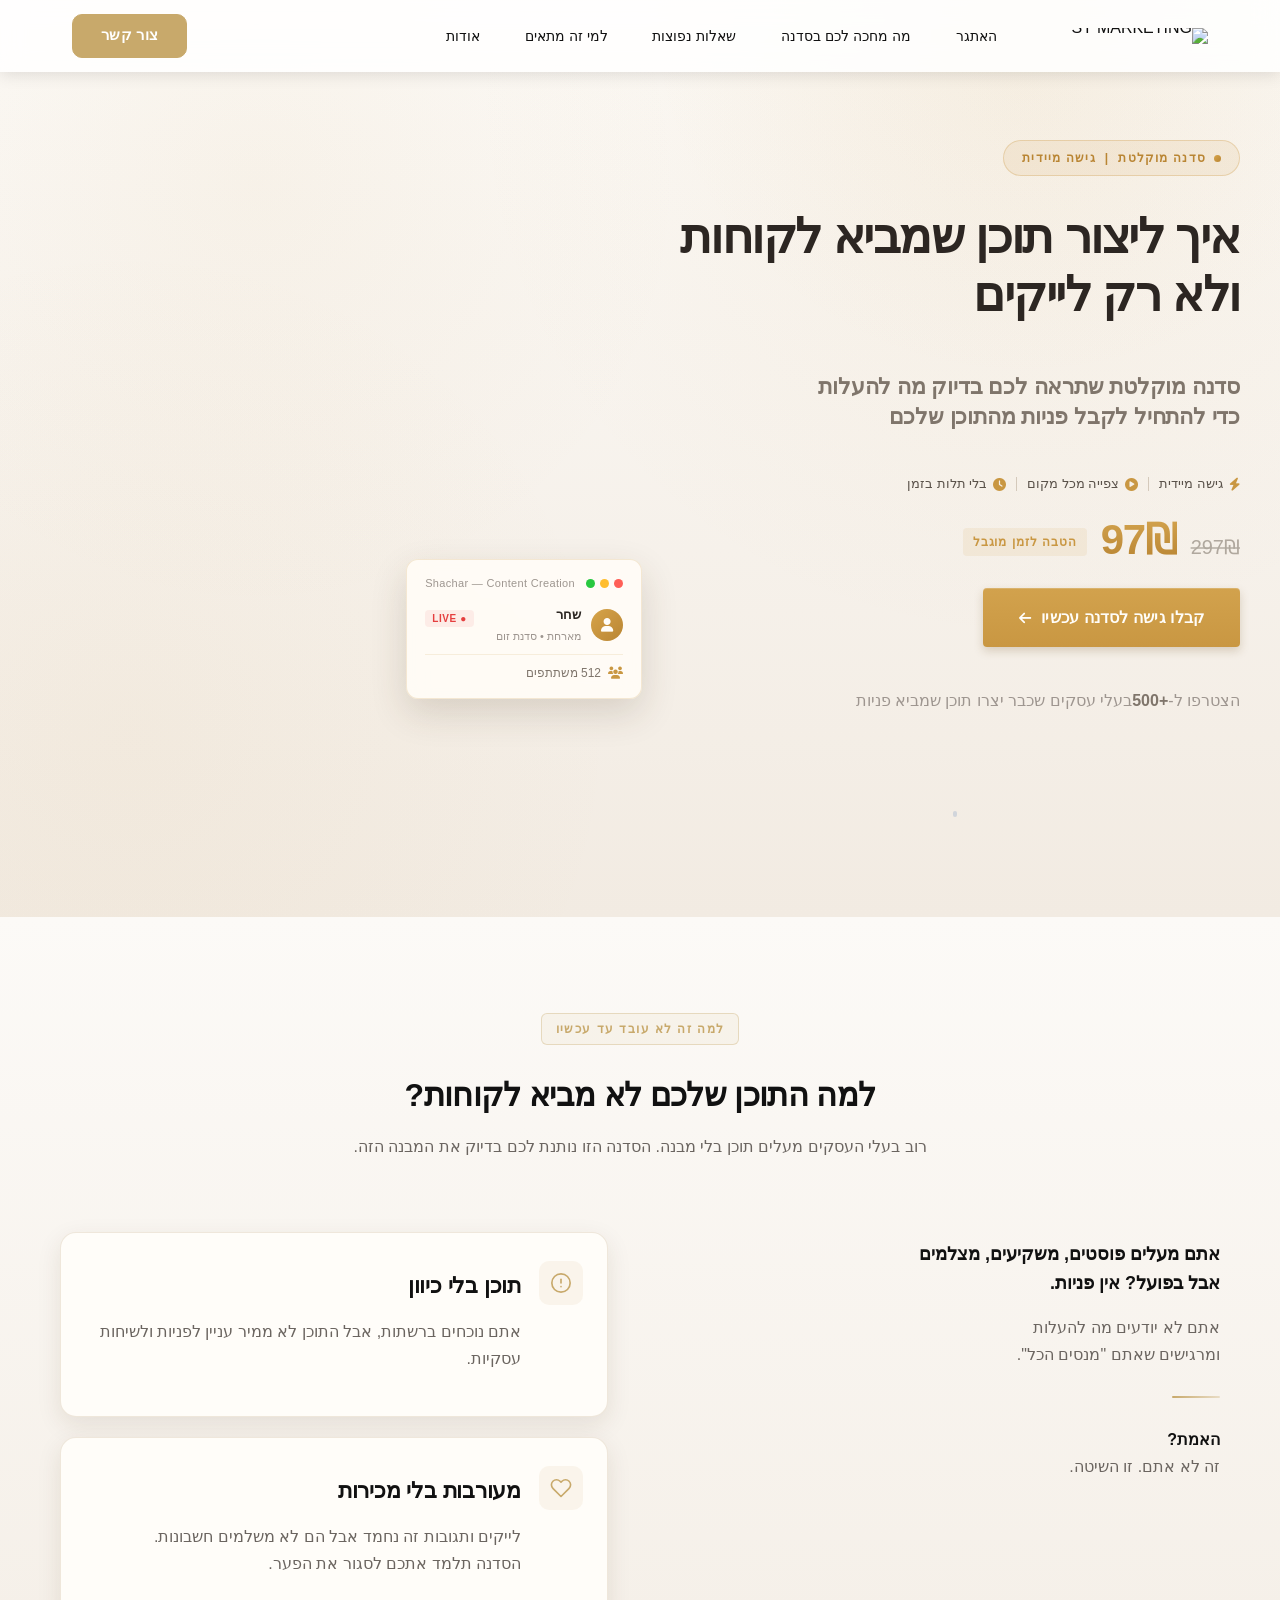
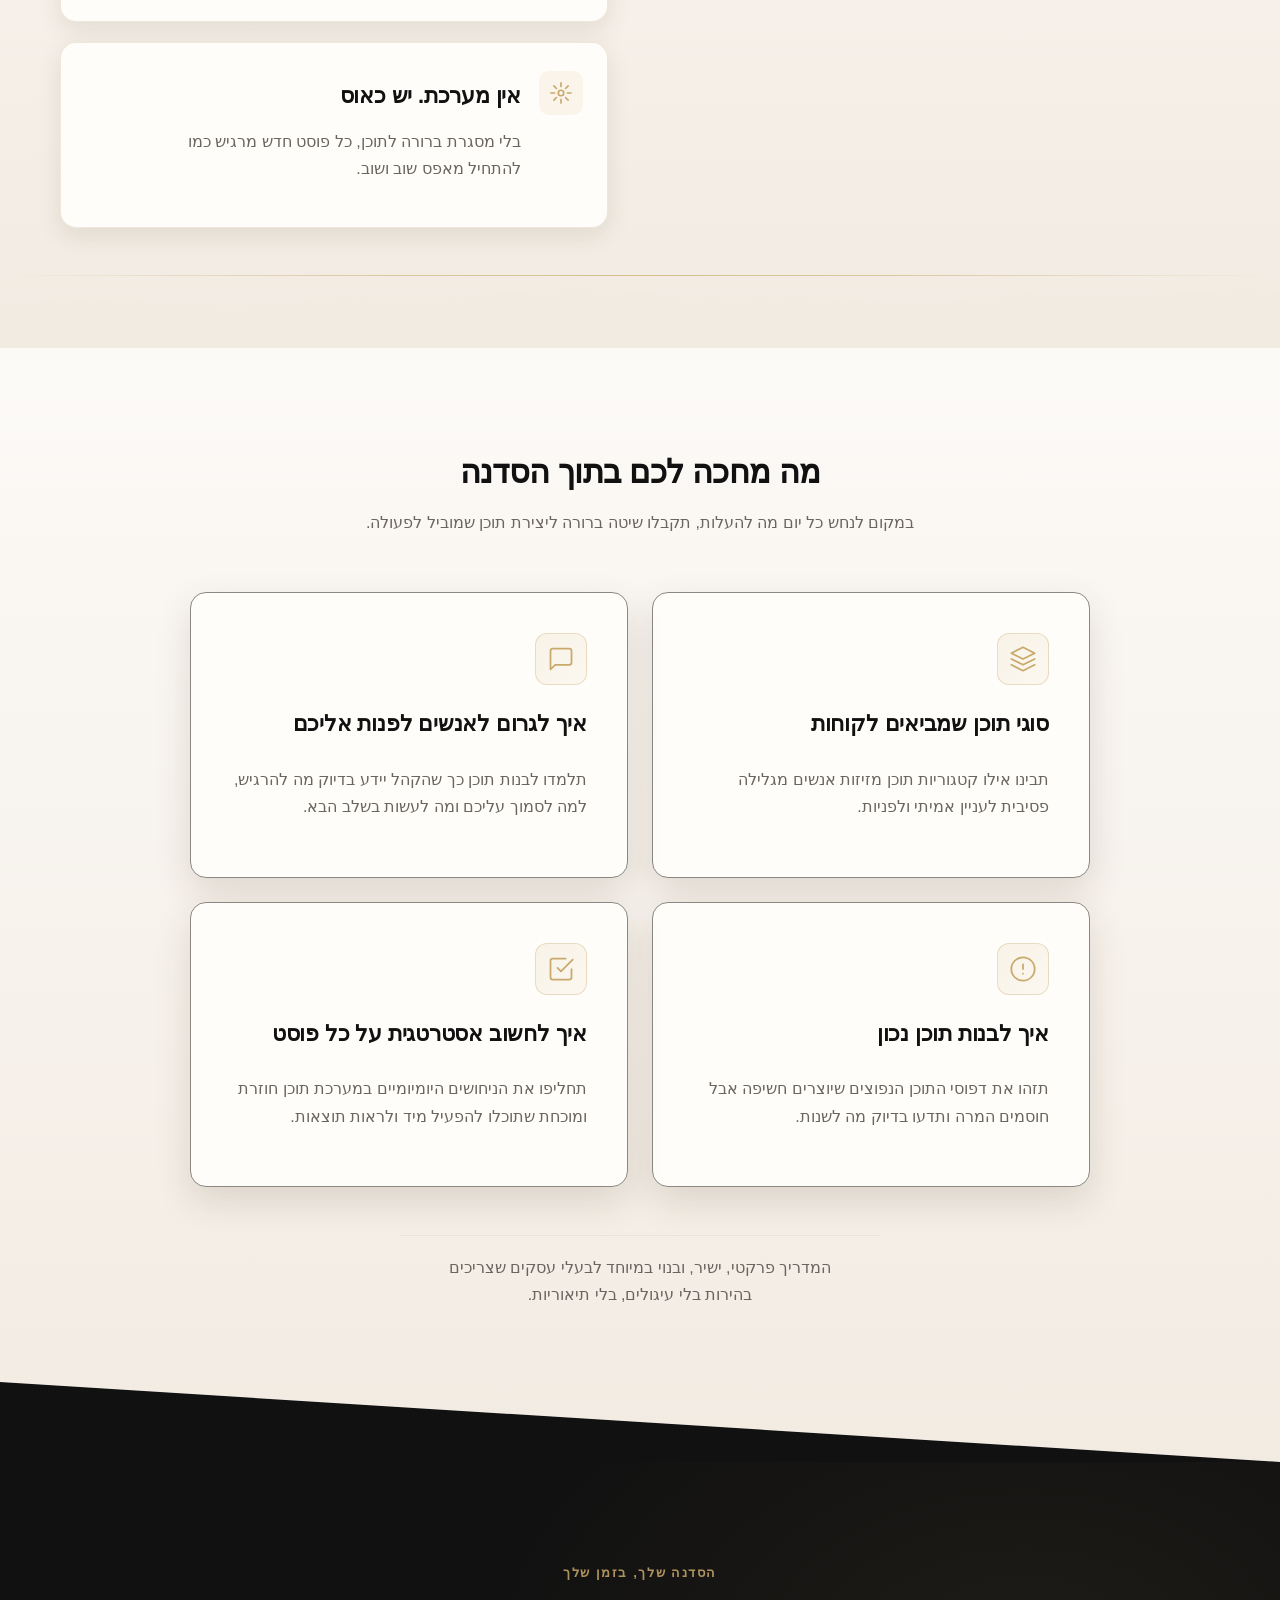
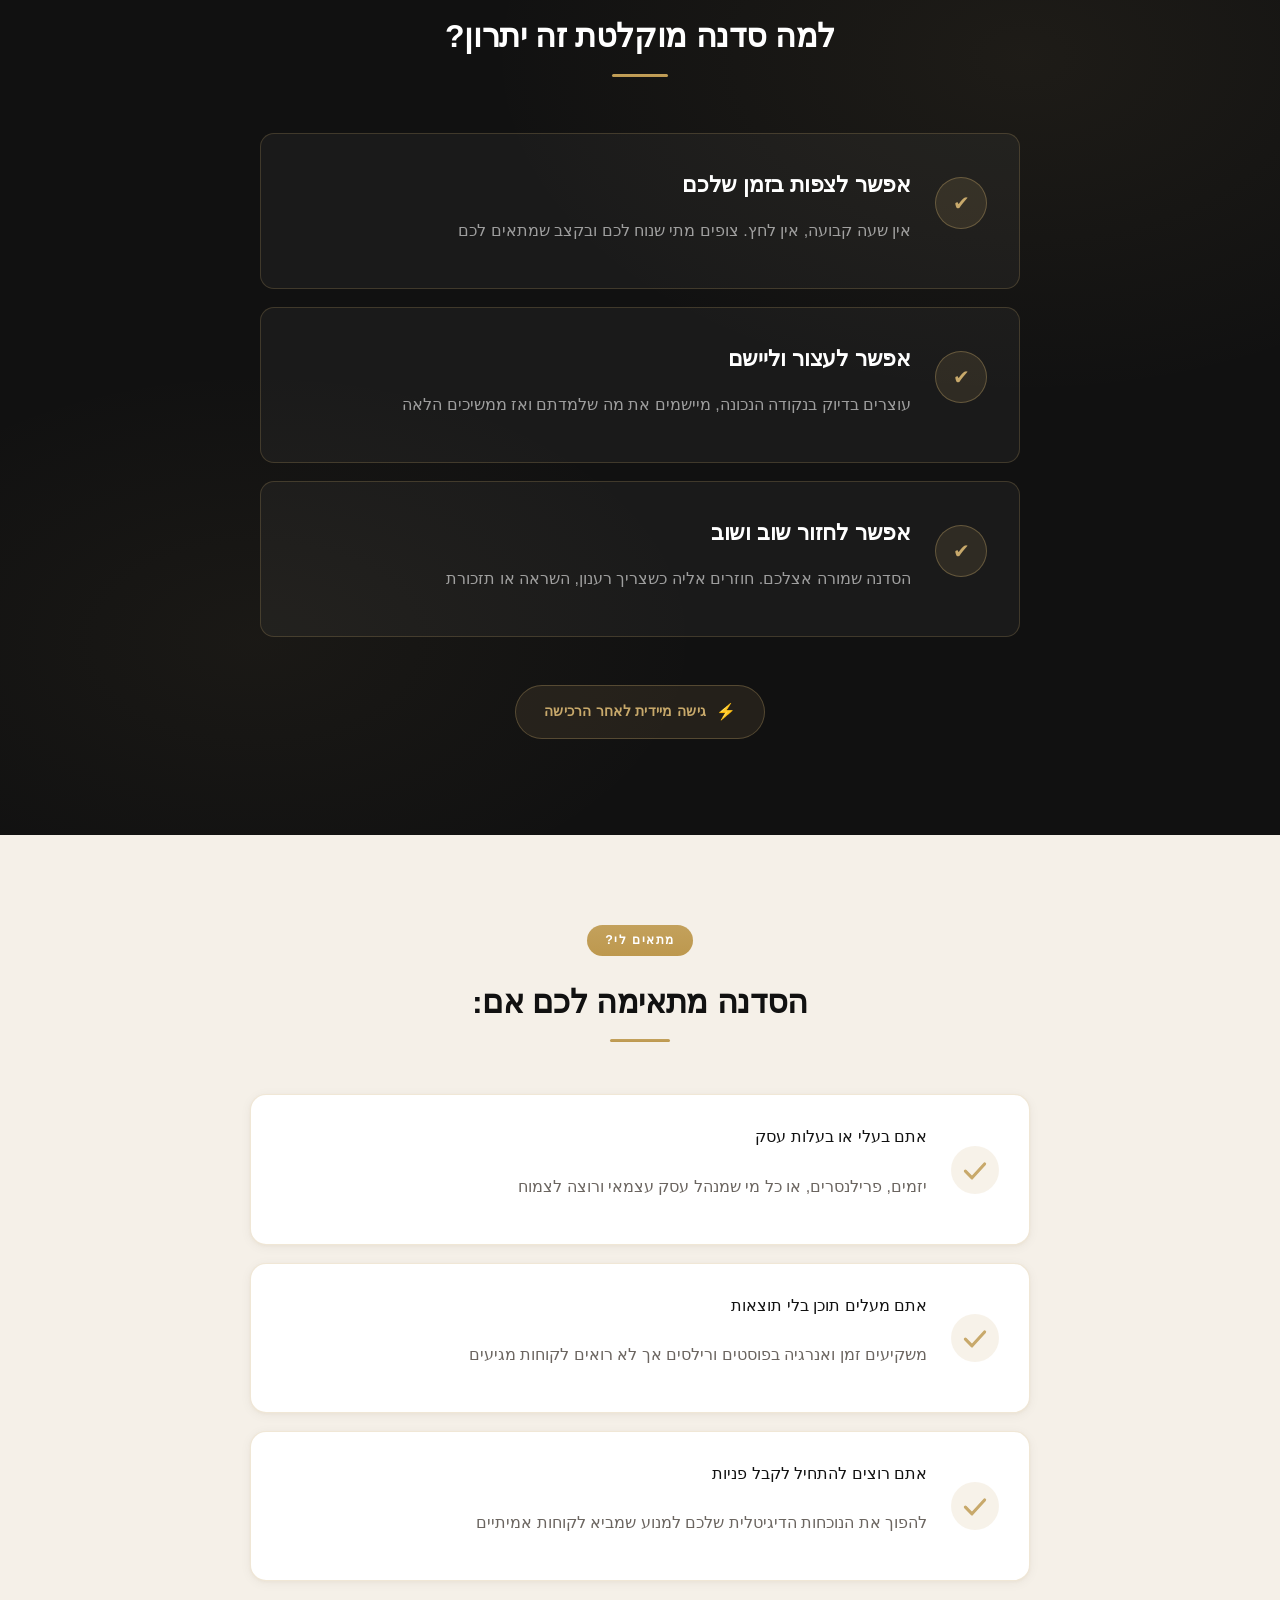
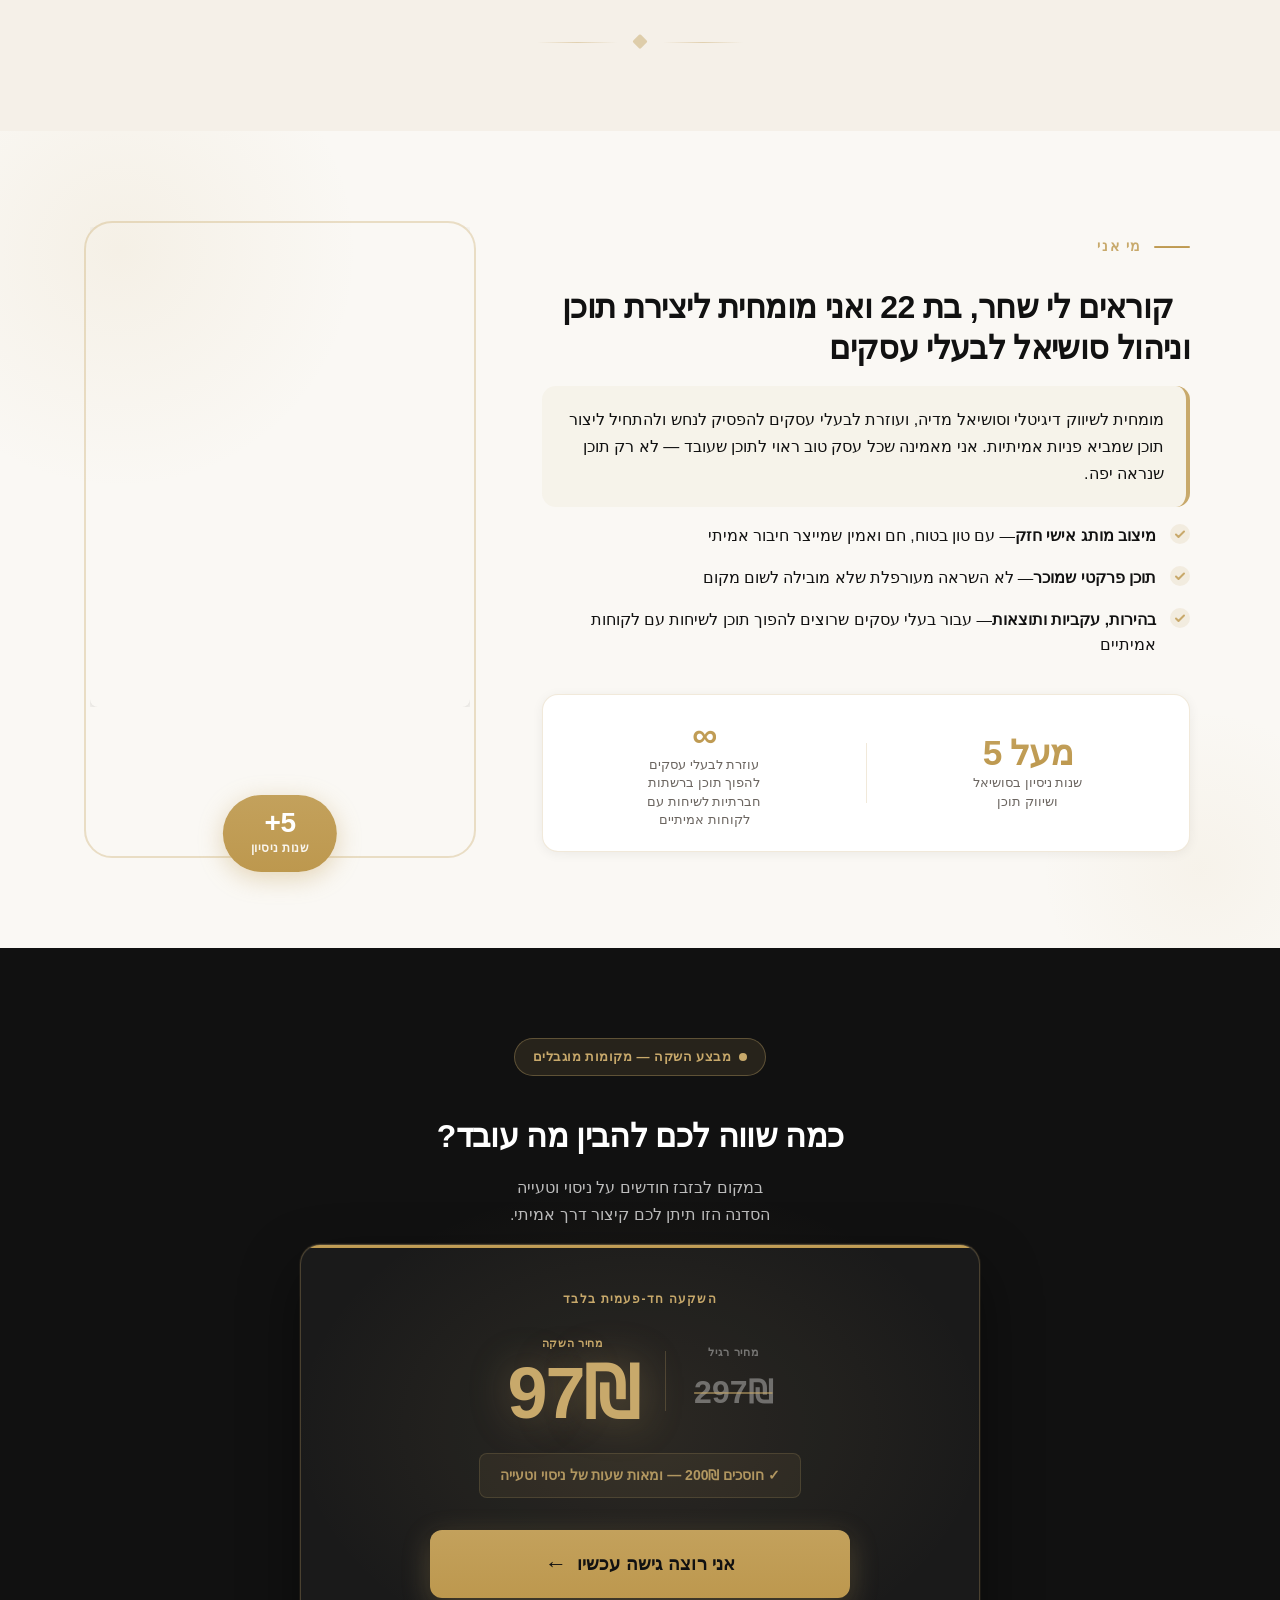
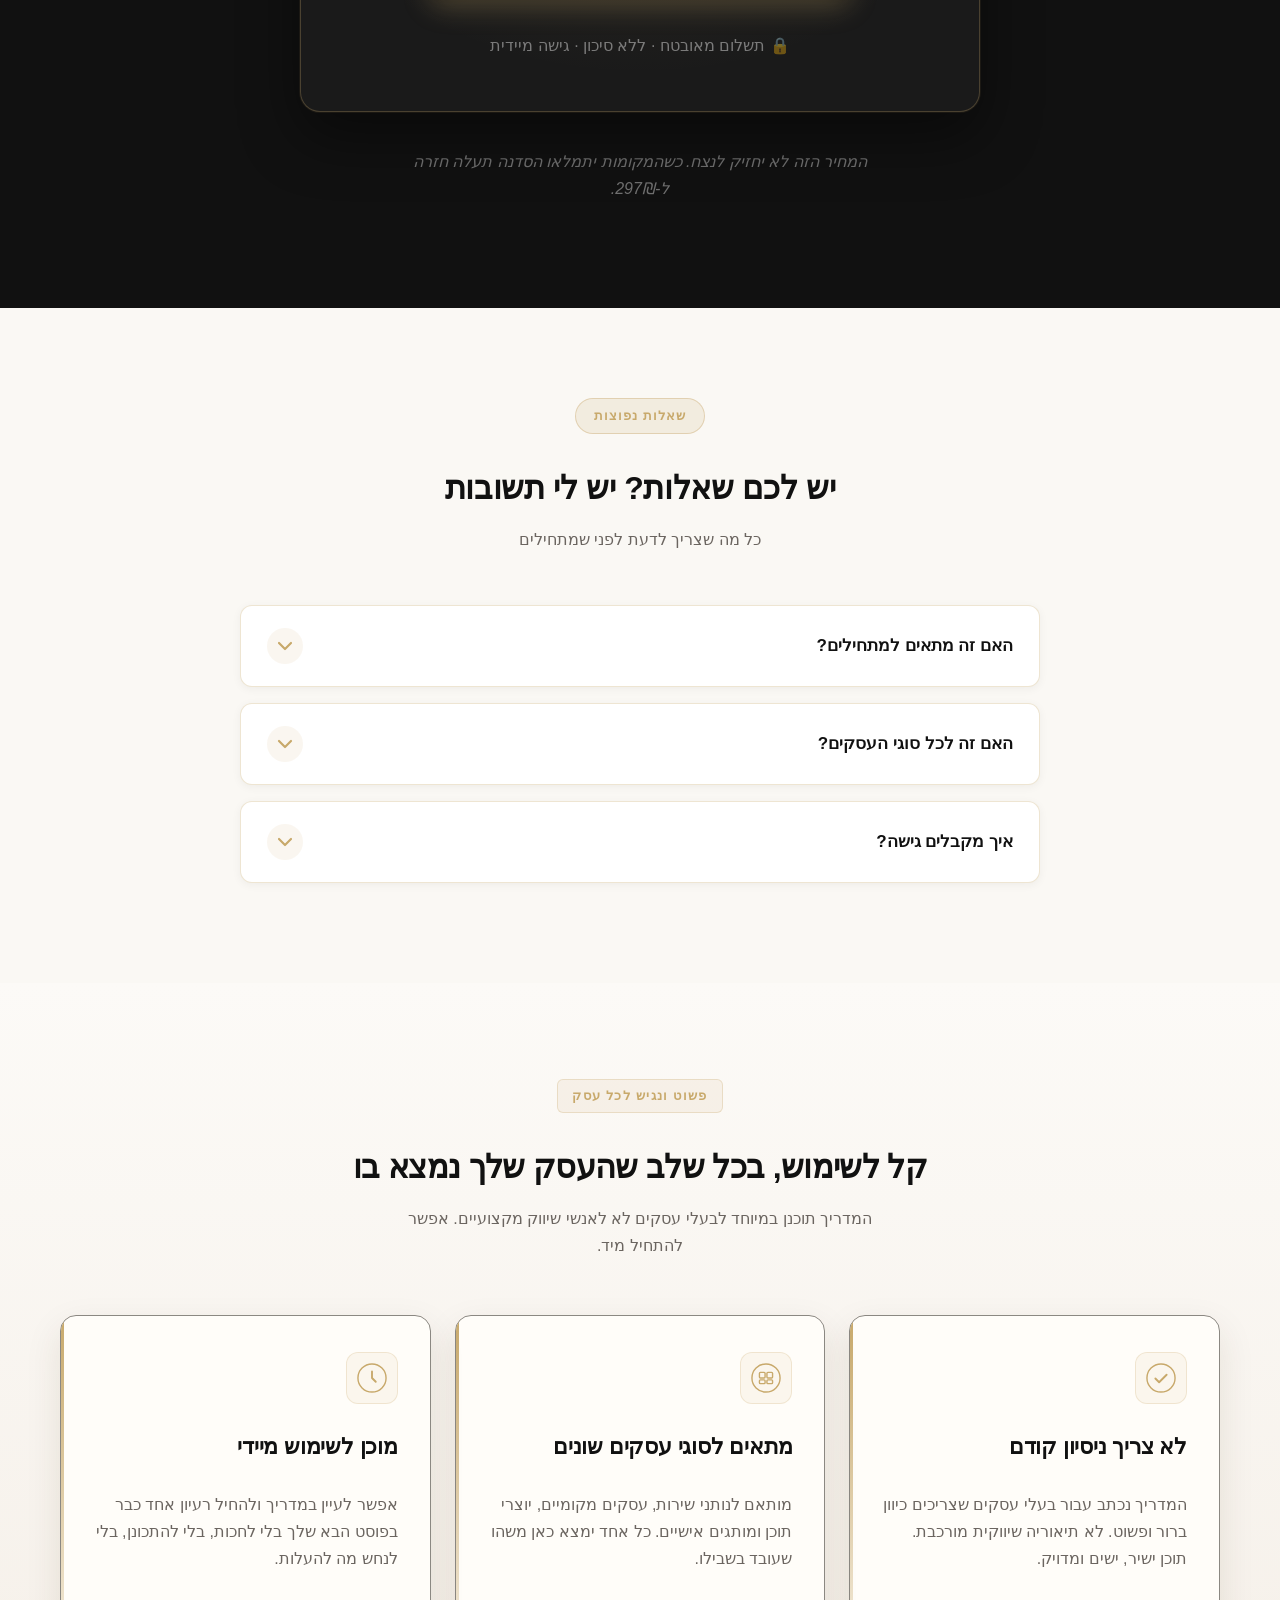
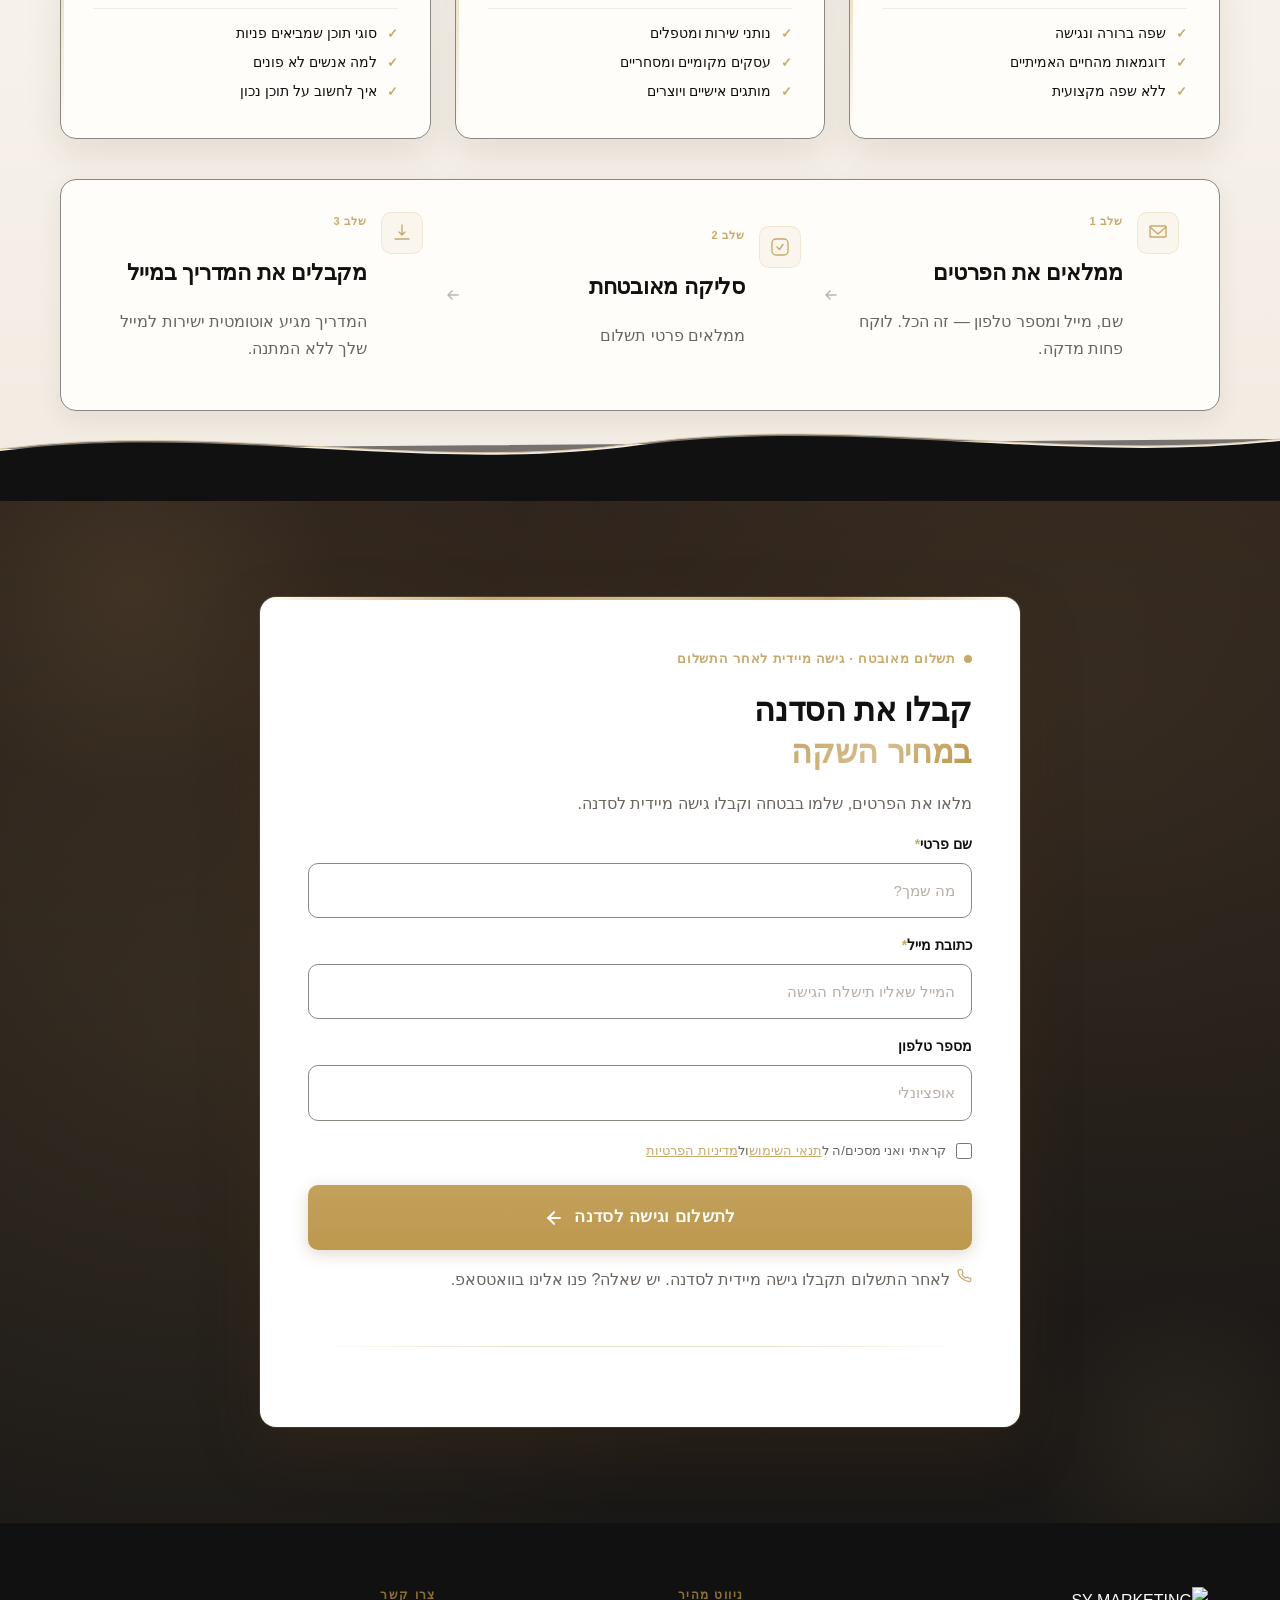
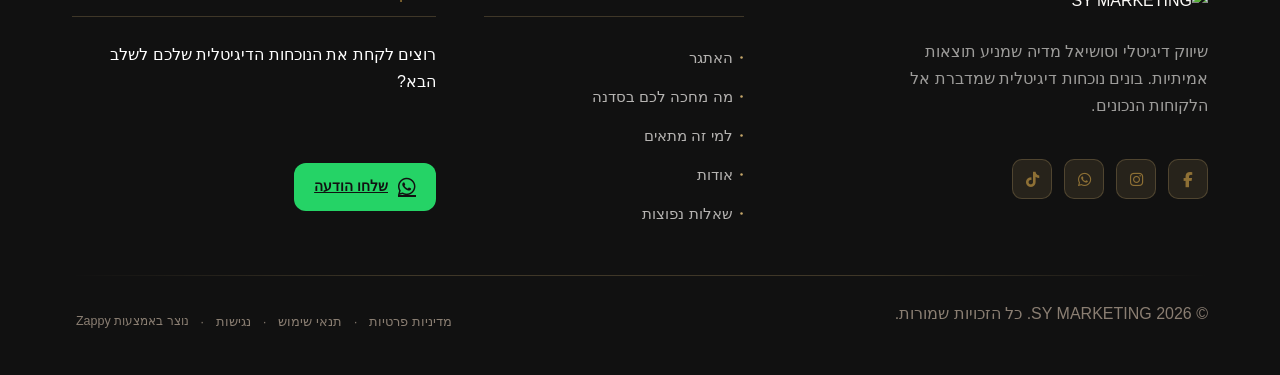
==== commit ef49fd73: "Background sync: Progressive GitHub Sync" ====
--- a/public/index.html
+++ b/public/index.html
@@ -1 +1 @@
-<!doctype html><html dir="rtl" lang="ar"><head><meta charset="UTF-8"><meta content="width=device-width,initial-scale=1" name="viewport"><meta content="index, follow" name="robots"><title>הפוסטים שלך מביאים לייקים? הגיע הזמן שיביאו לקוחות — שחר</title><meta content="בעל עסק שמעלה תוכן ולא רואה תוצאות? קבל עכשיו את המדריך החינמי עם 7 סוגי פוסטים שמביאים לקוחות אמיתיים — ישירות לוואטסאפ שלך." name="description"><meta content="פוסטים שמביאים לקוחות, איך לכתוב פוסטים שמוכרים ברשתות חברתיות, מדריך חינמי שיווק ברשתות חברתיות, שיווק תוכן לבעלי עסקים קטנים, תוכן שמוכר ברשתות חברתיות" name="keywords"><link href="/assets/favicon.ico" rel="icon" type="image/x-icon"><link href="/assets/favicon-16x16.png" rel="icon" type="image/png" sizes="16x16"><link href="/assets/favicon-32x32.png" rel="icon" type="image/png" sizes="32x32"><link href="/assets/favicon-48x48.png" rel="icon" type="image/png" sizes="48x48"><link href="/assets/favicon-192x192.png" rel="icon" type="image/png" sizes="192x192"><link href="/assets/favicon-512x512.png" rel="icon" type="image/png" sizes="512x512"><link href="/assets/apple-touch-icon.png" rel="apple-touch-icon"><script>!function(){"use strict";var t="4002b1db-fc84-4357-9c55-cdf8e3b1115f",e="https://api.zappy5.com/api/analytics/track",a=18e5,n=2592e6,o=!0,i=!0,r=!0;var s=function(){var e="zappy_visitor_"+t,a=null;try{if(a=localStorage.getItem(e)){var o=JSON.parse(a),i=Date.now();if(i-o.created<n)return o.lastSeen=i,localStorage.setItem(e,JSON.stringify(o)),o.id}}catch(t){console.warn("Zappy Analytics: LocalStorage not available")}var r="zv_"+Date.now()+"_"+Math.random().toString(36).substr(2,9);try{localStorage.setItem(e,JSON.stringify({id:r,created:Date.now(),lastSeen:Date.now()}))}catch(t){}return r}(),c=function(){var e="zappy_session_"+t,n=null;try{if(n=sessionStorage.getItem(e)){var o=JSON.parse(n),i=Date.now();if(i-o.timestamp<a)return o.timestamp=i,sessionStorage.setItem(e,JSON.stringify(o)),o.id}}catch(t){console.warn("Zappy Analytics: SessionStorage not available")}var r="zs_"+Date.now()+"_"+Math.random().toString(36).substr(2,9);try{sessionStorage.setItem(e,JSON.stringify({id:r,timestamp:Date.now()}))}catch(t){}return r}();function l(a,n){n=n||{};var o={website_id:t,event_type:a,page_path:window.location.pathname,referrer:document.referrer||"direct",visitor_id:s,session_id:c,metadata:n};if(navigator.sendBeacon){var i=new Blob([JSON.stringify(o)],{type:"application/json"});navigator.sendBeacon(e,i)}else fetch(e,{method:"POST",headers:{"Content-Type":"application/json"},body:JSON.stringify(o),keepalive:!0}).catch(function(t){console.warn("Zappy Analytics: Failed to track event",t)})}o&&l("pageview",{title:document.title,url:window.location.href}),i&&document.addEventListener("click",function(t){var e=t.target;if("BUTTON"===e.tagName||e.closest("button")){var a="BUTTON"===e.tagName?e:e.closest("button");l("click",{element:"button",text:a.textContent.trim().substring(0,100),id:a.id||null,class:a.className||null})}else if("A"===e.tagName||e.closest("a")){var n="A"===e.tagName?e:e.closest("a");l("navigation",{element:"link",text:n.textContent.trim().substring(0,100),href:n.href,external:n.hostname!==window.location.hostname})}},!0),r&&document.addEventListener("submit",function(t){var e=t.target;l("form_submit",{form_id:e.id||null,form_name:e.name||null,form_action:e.action||null,form_method:e.method||"GET"})},!0);var d=Date.now();window.addEventListener("beforeunload",function(){l("page_unload",{time_on_page:Math.floor((Date.now()-d)/1e3),page_path:window.location.pathname})}),window.zappyAnalytics={track:l,getVisitorId:function(){return s},getSessionId:function(){return c}}}()</script><meta content="הפוסטים שלך מביאים לייקים? הגיע הזמן שיביאו לקוחות — שחר" property="og:title"><meta content="בעל עסק שמעלה תוכן ולא רואה תוצאות? קבל עכשיו את המדריך החינמי עם 7 סוגי פוסטים שמביאים לקוחות אמיתיים — ישירות לוואטסאפ שלך." property="og:description"><meta content="summary_large_image" name="twitter:card"><meta content="הפוסטים שלך מביאים לייקים? הגיע הזמן שיביאו לקוחות — שחר" name="twitter:title"><meta content="בעל עסק שמעלה תוכן ולא רואה תוצאות? קבל עכשיו את המדריך החינמי עם 7 סוגי פוסטים שמביאים לקוחות אמיתיים — ישירות לוואטסאפ שלך." name="twitter:description"><link href="/styles.css" rel="stylesheet"><link href="https://cdnjs.cloudflare.com/ajax/libs/font-awesome/6.4.0/css/all.min.css" rel="stylesheet" crossorigin="anonymous" integrity="sha512-iecdLmaskl7CVkqkXNQ/ZH/XLlvWZOJyj7Yy7tcenmpD1ypASozpmT/E0iPtmFIB46ZmdtAc9eNBvH0H/ZpiBw==" referrerpolicy="no-referrer"/><style id="zappy-dropdown-submenu-styles">#navMenu li:has(.sub-menu),.nav-menu li:has(.sub-menu),.navbar li:has(.sub-menu),nav li:has(.sub-menu){position:relative}#navMenu .sub-menu,.nav-menu .sub-menu,.navbar .sub-menu,nav .sub-menu{display:block!important;position:absolute!important;top:100%;left:0;min-width:220px;background:#fff;border-radius:8px;box-shadow:0 8px 25px rgba(0,0,0,.15);padding:8px 0;opacity:0;visibility:hidden;transform:translateY(10px);transition:all .3s ease;z-index:1000;list-style:none;pointer-events:none}#navMenu li:hover>.sub-menu,.nav-menu li:hover>.sub-menu,.navbar li:hover>.sub-menu,nav li:hover>.sub-menu{opacity:1!important;visibility:visible!important;transform:translateY(0)!important;pointer-events:auto!important}.sub-menu li{list-style:none;margin:0;padding:0}.sub-menu a{display:block!important;padding:10px 16px!important;color:var(--text-dark,#333)!important;font-weight:500;text-decoration:none;white-space:nowrap;transition:background-color .2s}.sub-menu .zappy-nav-child>a{padding-left:28px!important;font-size:.9em!important;opacity:.85!important}[dir=rtl] .sub-menu .zappy-nav-child>a,html[lang=ar] .sub-menu .zappy-nav-child>a,html[lang=he] .sub-menu .zappy-nav-child>a{padding-left:10px!important;padding-right:28px!important}.sub-menu .zappy-nav-parent>a{font-weight:600!important}.sub-menu a:hover{background-color:#f5f5f5}[dir=rtl] .nav-menu .sub-menu,[dir=rtl] .navbar .sub-menu,[dir=rtl] nav .sub-menu,html[lang=ar] .nav-menu .sub-menu,html[lang=ar] .navbar .sub-menu,html[lang=ar] nav .sub-menu,html[lang=he] .nav-menu .sub-menu,html[lang=he] .navbar .sub-menu,html[lang=he] nav .sub-menu{left:auto!important;right:0!important}.sub-menu:empty,.sub-menu:not(:has(li)):not(:has(> a)),.sub-menu:not(:has(li:not(.zappy-hidden-menu-item))):not(:has(> a)){display:none!important;opacity:0!important;visibility:hidden!important;pointer-events:none!important}li:has(.menu-group-title):hover>.sub-menu{opacity:1!important;visibility:visible!important;transform:translateY(0)!important;pointer-events:auto!important}#navMenu>li>.menu-group-title,.nav-menu>li>.menu-group-title{display:inline-block;padding:.5rem 1rem;cursor:default;user-select:none}@media (max-width:768px){#navMenu .sub-menu,.nav-menu .sub-menu,.navbar .sub-menu,nav .sub-menu{position:static!important;transform:none!important;box-shadow:none!important;background:0 0!important;max-height:0;overflow:hidden;opacity:0;visibility:hidden;transition:max-height .3s ease,opacity .3s ease;padding:0!important;border-radius:0!important}#navMenu .sub-menu.mobile-expanded,.nav-menu .sub-menu.mobile-expanded,.navbar .sub-menu.mobile-expanded{max-height:none!important;overflow-y:visible!important;opacity:1!important;visibility:visible!important;padding:8px 0 8px 16px!important}[dir=rtl] .sub-menu.mobile-expanded,html[lang=he] .sub-menu.mobile-expanded{padding:8px 16px 8px 0!important}#navMenu li:hover>.sub-menu,.nav-menu li:hover>.sub-menu,.navbar li:hover>.sub-menu,nav li:hover>.sub-menu{opacity:0;visibility:hidden;pointer-events:none}#navMenu li>.sub-menu.mobile-expanded,.nav-menu li>.sub-menu.mobile-expanded,.navbar li>.sub-menu.mobile-expanded,nav li>.sub-menu.mobile-expanded{opacity:1!important;visibility:visible!important;pointer-events:auto!important}#navMenu li:has(.sub-menu),.nav-menu li:has(.sub-menu),.navbar li:has(.sub-menu),nav li:has(.sub-menu){display:flex!important;flex-wrap:wrap!important;align-items:center!important;position:relative!important;min-height:44px!important}#navMenu li:has(.sub-menu)>a,.nav-menu li:has(.sub-menu)>a,.navbar li:has(.sub-menu)>a,nav li:has(.sub-menu)>a{flex:1!important;min-width:0!important}#navMenu li:has(.sub-menu)>.menu-group-title,.nav-menu li:has(.sub-menu)>.menu-group-title,.navbar li:has(.sub-menu)>.menu-group-title,nav li:has(.sub-menu)>.menu-group-title{flex:1!important;min-width:0!important;padding:0!important;line-height:inherit!important}#navMenu li:has(.sub-menu)>.sub-menu,.nav-menu li:has(.sub-menu)>.sub-menu,.navbar li:has(.sub-menu)>.sub-menu,nav li:has(.sub-menu)>.sub-menu{flex-basis:100%!important;width:100%!important}#navMenu li:has(.sub-menu)>a [class*=arrow],#navMenu li:has(.sub-menu)>a [class*=chevron],.nav-menu li:has(.sub-menu)>a .fa-angle-down,.nav-menu li:has(.sub-menu)>a .fa-chevron-down,.nav-menu li:has(.sub-menu)>a [class*=arrow],.nav-menu li:has(.sub-menu)>a [class*=chevron],nav li:has(.sub-menu)>a [class*=arrow],nav li:has(.sub-menu)>a [class*=chevron]{display:none!important;visibility:hidden!important}.mobile-submenu-toggle{display:flex!important;align-items:center!important;justify-content:center!important;width:44px!important;height:auto!important;background:0 0!important;border:none!important;cursor:pointer!important;color:var(--text-light)!important;position:static!important;flex-shrink:0!important;align-self:stretch!important;z-index:2!important;padding:0!important;margin:0!important}.mobile-submenu-toggle::after{content:''!important;width:0!important;height:0!important;border-left:6px solid transparent!important;border-right:6px solid transparent!important;border-top:7px solid currentColor!important;transition:transform .3s ease!important}.mobile-submenu-toggle.expanded::after{transform:rotate(180deg)!important}.sub-menu a{padding:10px 0!important;display:block!important;color:var(--text-light)!important;white-space:normal!important}.sub-menu .zappy-nav-child>a{padding-left:28px!important;font-size:.9em!important;opacity:.85!important}[dir=rtl] .sub-menu .zappy-nav-child>a,html[lang=ar] .sub-menu .zappy-nav-child>a,html[lang=he] .sub-menu .zappy-nav-child>a{padding-left:0!important;padding-right:28px!important}.sub-menu .zappy-nav-parent>a{font-weight:600!important}#navMenu.active,.nav-menu.active{max-width:100vw!important;overflow-x:hidden!important;box-sizing:border-box!important}.navbar .sub-menu li a,.zappy-products-dropdown .sub-menu a,nav.navbar .sub-menu li a{color:var(--text-light)!important}}@media (min-width:769px){.mobile-submenu-toggle{display:none!important}}</style><style id="mobile-lang-menu-deployed-css">@media (max-width:768px){.lang-switcher,.nav-container .lang-switcher,.nav-cta-container .lang-switcher,.nav-ecommerce-icons .lang-switcher,.nav-icons-left .lang-switcher,.navbar .lang-switcher,.navbar .nav-cta-container .lang-switcher{display:none!important}.mobile-lang-menu{width:100%;border-top:1px solid rgba(128,128,128,.2);padding:8px 0 0 0;margin-top:8px}.mobile-lang-toggle{display:flex!important;align-items:center;justify-content:space-between;width:100%;padding:12px 16px;background:0 0;border:none;cursor:pointer;font-size:15px;color:inherit;font-family:inherit}.mobile-lang-toggle::after{content:'';display:inline-block;width:8px;height:8px;border-right:2px solid currentColor;border-bottom:2px solid currentColor;transform:rotate(45deg);transition:transform .3s ease;margin-left:8px}.mobile-lang-toggle.expanded::after{transform:rotate(-135deg)}.mobile-lang-options{max-height:0;overflow:hidden;transition:max-height .3s ease}.mobile-lang-options.expanded{max-height:300px}.mobile-lang-option{display:flex!important;align-items:center;gap:10px;padding:10px 24px;text-decoration:none;color:inherit;font-size:14px;font-family:inherit}.mobile-lang-option:hover{background:rgba(128,128,128,.1)}.mobile-lang-option.active{font-weight:600;opacity:.7;pointer-events:none}.mobile-lang-option img{width:20px;height:20px;border-radius:50%}}@media (min-width:769px){.mobile-lang-menu{display:none!important}}</style><style id="zappy-widget-visibility">#mic-access-tool-box,#mic-access-tool-general-button,#mic-init-access-tool #mic-access-tool-box,#mic-init-access-tool #mic-access-tool-general-button,#mic-init-access-tool .mic-access-tool-general-button,._access-icon,._access-menu,.mic-access-tool-box,.mic-access-tool-general-button,div[id*=mic-access-tool-box]{display:none!important;visibility:hidden!important;opacity:0!important;pointer-events:none!important}</style></head><body><nav class="navbar" dir="rtl"><button class="mobile-toggle" id="mobileToggle" aria-label="Menu"><svg viewBox="0 0 24 24" fill="none" height="24" width="24" class="hamburger-icon"><path d="M3 12h18M3 6h18M3 18h18" stroke-width="2" stroke="currentColor" stroke-linecap="round"></path></svg><svg viewBox="0 0 24 24" fill="none" height="24" width="24" class="close-icon" style="display:none"><path d="M18 6L6 18M6 6l12 12" stroke-width="2" stroke="currentColor" stroke-linecap="round"></path></svg></button><button class="phone-header-btn" aria-label="Call" data-phone=""><svg viewBox="0 0 24 24" fill="currentColor" height="20" width="20"><path d="M22 16.92v3a2 2 0 0 1-2.18 2 19.79 19.79 0 0 1-8.63-3.07 19.5 19.5 0 0 1-6-6 19.79 19.79 0 0 1-3.07-8.67A2 2 0 0 1 4.11 2h3a2 2 0 0 1 2 1.72 12.84 12.84 0 0 0 .7 2.81 2 2 0 0 1-.45 2.11L8.09 9.91a16 16 0 0 0 6 6l1.27-1.27a2 2 0 0 1 2.11-.45 12.84 12.84 0 0 0 2.81.7A2 2 0 0 1 22 16.92z"></path></svg></button><div class="nav-container"><div class="nav-right-group"><div class="nav-brand"><a href="/" class="logo-link"><img alt="SY MARKETING" src="/assets/logo.webp" class="logo"></a></div><ul class="nav-menu" id="navMenu"><li><a href="#zappy-section-1">האתגר</a></li><li><a href="#benefits">מה מחכה לכם בסדנה</a></li><li><a href="#zappy-section-7">שאלות נפוצות</a></li><li><a href="#zappy-section-11">למי זה מתאים</a></li><li><a href="#founder">אודות</a></li></ul></div><div class="nav-cta-container"><li class="nav-cta-item"><a href="#cta" class="nav-cta-btn">צור קשר</a></li></div></div></nav><script>window.addEventListener("load",function(){const e=document.querySelector(".navbar, nav, header");if(!e)return void console.log("[Navbar] Navbar element not found");let t=document.getElementById("mobileToggle")||document.querySelector(".mobile-toggle")||document.querySelector(".hamburger")||document.querySelector(".hamburger-menu")||document.querySelector(".menu-toggle")||document.querySelector(".burger-menu")||document.querySelector('[aria-label="Menu"]')||document.querySelector('[aria-label="תפריט"]');const o=document.querySelector(".phone-header-btn"),n=window.getComputedStyle(e);let r=n.backgroundColor;if(console.log("[Navbar] Initial navbar background:",r),"transparent"===r||"rgba(0, 0, 0, 0)"===r||r.startsWith("rgba")&&r.includes(", 0)")){const e=n.backgroundImage;if(e&&"none"!==e)console.log("[Navbar] Navbar has background image/gradient, using dark text"),r="rgb(240, 240, 240)";else{const e=window.getComputedStyle(document.body).backgroundColor;console.log("[Navbar] Navbar transparent, using body background:",e),r=e}}const i=r.match(/\d+/g);if(i&&i.length>=3){const e=(.299*parseInt(i[0])+.587*parseInt(i[1])+.114*parseInt(i[2]))/255;console.log("[Navbar] Mobile button colors preserved from Claude CSS (luminance:",e.toFixed(2)+")");const n=document.createElement("style");n.id="zappy-mobile-nav-fix";document.documentElement.lang;document.documentElement.dir,n.textContent='\n        /* Hide mobile buttons on desktop, show only on mobile */\n        @media (min-width: 769px) {\n          .mobile-toggle,\n          .phone-header-btn {\n            display: none !important;\n          }\n        }\n        \n        /* Show and position mobile buttons correctly on mobile */\n        @media (max-width: 768px) {\n          .mobile-toggle,\n          .phone-header-btn {\n            position: absolute !important;\n            top: 50% !important;\n            transform: translateY(-50%) !important;\n            z-index: 1001 !important;\n            display: flex !important;\n            align-items: center !important;\n            justify-content: center !important;\n            width: 36px !important;\n            height: 36px !important;\n            border-radius: 50% !important;\n            border: none !important;\n            cursor: pointer !important;\n            padding: 6px !important;\n            background: none !important;\n            color: var(--nav-text, var(--text-light)) !important;\n          }\n          \n          /* LTR positioning (default): hamburger LEFT, phone RIGHT */\n          html:not([dir="rtl"]):not([lang="he"]):not([lang="ar"]) .mobile-toggle,\n          html[dir="ltr"] .mobile-toggle {\n            left: 12px !important;\n            right: auto !important;\n          }\n          html:not([dir="rtl"]):not([lang="he"]):not([lang="ar"]) .phone-header-btn,\n          html[dir="ltr"] .phone-header-btn {\n            right: 12px !important;\n            left: auto !important;\n          }\n          \n          /* RTL positioning: hamburger RIGHT, phone LEFT */\n          html[dir="rtl"] .mobile-toggle,\n          html[lang="he"] .mobile-toggle,\n          html[lang="ar"] .mobile-toggle {\n            right: 12px !important;\n            left: auto !important;\n          }\n          html[dir="rtl"] .phone-header-btn,\n          html[lang="he"] .phone-header-btn,\n          html[lang="ar"] .phone-header-btn {\n            left: 12px !important;\n            right: auto !important;\n          }\n          \n          /* CRITICAL: Ensure nav-container has min-height on mobile */\n          /* All children are positioned absolutely/fixed on mobile, so height:auto collapses to 0 */\n          .nav-container {\n            min-height: 70px !important;\n            position: relative !important;\n          }\n          \n          /* Ensure SVG icons are properly sized and inherit color */\n          .mobile-toggle svg,\n          .phone-header-btn svg {\n            width: 24px !important;\n            height: 24px !important;\n            /* Don\'t force display - let JavaScript control hamburger/close toggle */\n          }\n          \n          /* Reset nav-cta-container on mobile - remove desktop box-shadow/padding */\n          /* that creates a visible ghost box when CTA button is hidden */\n          .nav-cta-container {\n            box-shadow: none !important;\n            padding: 0 !important;\n          }\n          \n          /* Hide nav-cta-container entirely on mobile when there\'s no lang-switcher */\n          /* (only the CTA button is inside, and it\'s hidden on mobile) */\n          .nav-cta-container:not(:has(.lang-switcher)) {\n            display: none !important;\n          }\n          \n          /* CRITICAL: Prevent hero image fade gradient from bleeding over headline text */\n          /* The .image-fade-gradient has bottom: -30px (extends below parent) */\n          /* On mobile stacked layout, this overlaps the h1 text below the image */\n          .hero-image-column {\n            overflow: hidden !important;\n          }\n          .image-fade-gradient {\n            bottom: 0 !important;\n          }\n          \n          /* Hide desktop language switcher on mobile - hamburger menu handles it */\n          /* High specificity to override stored CSS */\n          .lang-switcher,\n          .nav-cta-container .lang-switcher,\n          .nav-container .lang-switcher,\n          .navbar .lang-switcher,\n          .navbar .nav-cta-container .lang-switcher {\n            display: none !important;\n          }\n        }\n      ';const r=document.getElementById("zappy-mobile-nav-fix");r&&r.remove(),document.head.appendChild(n),console.log("[Navbar] Critical CSS injected for mobile nav positioning");const l=window.innerWidth<=768;if(t){const e=t.querySelector(".hamburger-icon"),o=t.querySelector(".close-icon");e&&(e.style.setProperty("width","24px","important"),e.style.setProperty("height","24px","important"),e.style.setProperty("display","block","important")),o&&(o.style.setProperty("width","24px","important"),o.style.setProperty("height","24px","important"),o.style.setProperty("display","none","important")),l?(t.style.setProperty("position","absolute","important"),t.style.setProperty("top","50%","important"),t.style.setProperty("transform","translateY(-50%)","important"),t.style.setProperty("z-index","1001","important"),t.style.removeProperty("left"),t.style.removeProperty("right"),console.log("[Navbar] Mobile toggle positioning applied (mobile viewport)")):(t.style.removeProperty("position"),t.style.removeProperty("top"),t.style.removeProperty("transform"),t.style.removeProperty("z-index"),t.style.removeProperty("left"),t.style.removeProperty("right"),console.log("[Navbar] Desktop viewport - cleared mobile toggle inline positioning"))}if(o){const e=o.querySelector("svg");e&&(e.style.width="24px",e.style.height="24px",e.setAttribute("width","24"),e.setAttribute("height","24")),l?(o.style.setProperty("position","absolute","important"),o.style.setProperty("top","50%","important"),o.style.setProperty("transform","translateY(-50%)","important"),o.style.setProperty("z-index","1001","important"),o.style.removeProperty("left"),o.style.removeProperty("right"),console.log("[Navbar] Phone button positioning applied (mobile viewport)")):(o.style.removeProperty("position"),o.style.removeProperty("top"),o.style.removeProperty("transform"),o.style.removeProperty("z-index"),o.style.removeProperty("left"),o.style.removeProperty("right"),console.log("[Navbar] Desktop viewport - cleared phone button inline positioning"))}}else console.log("[Navbar] Could not parse background color:",r);t=document.getElementById("mobileToggle")||document.querySelector(".mobile-toggle")||document.querySelector(".hamburger")||document.querySelector(".hamburger-menu")||document.querySelector(".menu-toggle")||document.querySelector(".burger-menu")||document.querySelector('[aria-label="Menu"]')||document.querySelector('[aria-label="תפריט"]');const l=document.getElementById("navMenu")||document.querySelector(".nav-menu")||document.querySelector(".nav-links")||document.querySelector("nav ul:not(.submenu)");if(!t||!l)return void console.log("[Navbar] Mobile toggle or menu not found:",{toggle:!!t,menu:!!l});l.id||(l.id="navMenu"),console.log("[Navbar] Initializing mobile menu...");const a=t.cloneNode(!0);t.parentNode.replaceChild(a,t),a.addEventListener("click",function(e){e.preventDefault(),e.stopPropagation();const t=this.querySelector(".hamburger-icon"),o=this.querySelector(".close-icon");l.classList.contains("active")?(l.classList.remove("active"),t&&t.style.setProperty("display","block","important"),o&&o.style.setProperty("display","none","important"),document.body.style.overflow="",console.log("[Navbar] Menu closed")):(l.classList.add("active"),t&&t.style.setProperty("display","none","important"),o&&o.style.setProperty("display","block","important"),document.body.style.overflow="hidden",console.log("[Navbar] Menu opened"))}),l.querySelectorAll("a").forEach(function(e){e.addEventListener("click",function(){if("#"===this.getAttribute("href"))return;const e=a.querySelector(".hamburger-icon"),t=a.querySelector(".close-icon");l.classList.remove("active"),e&&e.style.setProperty("display","block","important"),t&&t.style.setProperty("display","none","important"),document.body.style.overflow="",console.log("[Navbar] Menu closed (link clicked)")})});var s=l.querySelectorAll(".dropdown-toggle");s.forEach(function(e){e.addEventListener("click",function(e){e.preventDefault(),e.stopPropagation();var t=this.closest(".nav-dropdown");t&&(t.parentNode.querySelectorAll(".nav-dropdown.open").forEach(function(e){e!==t&&e.classList.remove("open")}),t.classList.toggle("open"),console.log("[Navbar] Dropdown toggled:",t.classList.contains("open")?"open":"closed"))})}),document.addEventListener("click",function(e){e.target.closest(".nav-dropdown")||document.querySelectorAll(".nav-dropdown.open").forEach(function(e){e.classList.remove("open")})}),console.log("[Navbar] Dropdown handlers initialized for "+s.length+" dropdowns"),o&&o.addEventListener("click",function(){const e=document.querySelectorAll('a[href^="tel:"]'),t=e.length>0?e[0].getAttribute("href").replace("tel:",""):"[business_phone]";window.location.href="tel:"+t,console.log("[Navbar] Phone button clicked")}),console.log("[Navbar] Mobile menu initialized successfully");const p=function(){const e=document.querySelector(".whatsapp-float");e&&(window.innerWidth>=769?(e.style.setProperty("display","none","important"),e.style.setProperty("visibility","hidden","important"),e.style.setProperty("opacity","0","important"),e.style.setProperty("pointer-events","none","important"),console.log("[WhatsApp] Button hidden on desktop")):(e.style.removeProperty("display"),e.style.removeProperty("visibility"),e.style.removeProperty("opacity"),e.style.removeProperty("pointer-events"),console.log("[WhatsApp] Button visible on mobile")))};let c;p(),window.addEventListener("resize",function(){clearTimeout(c),c=setTimeout(p,100)})})</script><main><section class="index-hero-section" id="index-hero-section" data-layout-spec="בית-hero" dir="rtl" data-hero-type="side-by-side"><div class="index-hero-container"><div class="index-hero-content"><div class="index-hero-badge"><span class="index-hero-badge-dot"></span>סדנה מוקלטת&nbsp;&nbsp;|&nbsp;&nbsp;גישה מיידית</div><h1 class="index-hero-h1">איך ליצור תוכן שמביא לקוחות ולא רק לייקים</h1><h3 class="index-hero-subtitle">סדנה מוקלטת שתראה לכם בדיוק מה להעלות<br class="index-hero-br">כדי להתחיל לקבל פניות מהתוכן שלכם</h3><div class="index-hero-trust-row"><span class="index-hero-trust-badge"><i class="fa-solid fa-bolt"></i>גישה מיידית</span><span class="index-hero-trust-sep"></span><span class="index-hero-trust-badge"><i class="fa-solid fa-play-circle" data-element-id="icon-1776680223633-d3kv3tmv0" data-element-type="icon" data-icon-type="fontawesome"></i>צפייה מכל מקום</span><span class="index-hero-trust-sep"></span><span class="index-hero-trust-badge"><i class="fa-solid fa-clock" data-element-id="icon-1776680223633-xok40w7h9" data-element-type="icon" data-icon-type="fontawesome"></i>בלי תלות בזמן</span></div><div class="index-hero-price-block"><span class="index-hero-price-old">297₪</span><span class="index-hero-price-current">97₪</span><span class="index-hero-price-label">הטבה לזמן מוגבל</span></div><p><a href="#cta" class="btn-primary index-hero-cta" data-element-id="btn-1776680223628-kgteo7ez0" data-element-type="button" data-native-element="true">קבלו גישה לסדנה עכשיו<i class="fa-solid fa-arrow-left index-hero-cta-arrow"></i></a></p><p class="index-hero-micro-proof">הצטרפו ל-<strong>+500</strong>בעלי עסקים שכבר יצרו תוכן שמביא פניות</p></div><div class="index-hero-media"><div class="index-hero-img-wrapper"><div class="zappy-inserted-element" id="zappy-element-1776687693950-5yhkgv504" style="max-width:570px;margin:20px auto;text-align:center;justify-content:center" data-element-id="zappy-element-1776687693950-5yhkgv504" data-element-type="image"><div style="position:relative !important;overflow:hidden !important;width:520px !important;max-width:100% !important;margin-left:auto !important;margin-right:auto !important;height:293px !important;display:block !important" data-element-type="image" data-element-id="zappy-element-1776687693950-5yhkgv504" data-zappy-wrapper-margins-applied="true" data-zappy-zoom-clip="true" data-zappy-zoom-wrapper="true" data-zappy-zoom-wrapper-height="293px" data-zappy-zoom-wrapper-width="520px" data-zappy-zoom-wrapper-width-mode="px"><img alt="Image" src="/assets/image-1776689156520-cdenlq.webp?v=1776689158489" data-element-id="zappy-element-1776687693950-5yhkgv504" data-element-type="image" data-zappy-object-position="59% 93%" data-zappy-zoom="1.2" style="border-radius:8px;width:121.012% !important;height:120% !important;max-width:none !important;object-fit:cover !important;margin:0px !important;object-position:59% 93% !important;display:block !important;max-height:none !important;position:absolute !important;left:-12.397% !important;top:-18.6% !important" data-zappy-original-height="293" data-zappy-original-width="520" id="zappy-element-1776687693950-5yhkgv504"></div></div><div class="index-hero-zoom-card"><div class="index-hero-zoom-header"><span class="index-hero-zoom-dot red"></span><span class="index-hero-zoom-dot yellow"></span><span class="index-hero-zoom-dot green"></span><span class="index-hero-zoom-title">Shachar — Content Creation</span></div><div class="index-hero-zoom-body"><div class="index-hero-zoom-avatar"><i class="fa-solid fa-user" data-element-id="icon-1776680223633-5ht3ryuou" data-element-type="icon" data-icon-type="fontawesome"></i></div><div class="index-hero-zoom-info"><span class="index-hero-zoom-name">שחר</span><span class="index-hero-zoom-sub">מארחת • סדנת זום</span></div><p><span class="index-hero-zoom-live">● LIVE</span></p></div><div class="index-hero-zoom-participants"><i class="fa-solid fa-users" data-element-id="icon-1776680223633-2p53d6wcy" data-element-type="icon" data-icon-type="fontawesome" style="cursor:pointer"></i><span>512 משתתפים</span></div></div></div></div><div class="zappy-inserted-element" id="zappy-element-1776688791540-ps76lxjfy" style="margin:20px auto;text-align:center;display:flex;justify-content:center;cursor:pointer;max-width:1440px" data-element-id="zappy-element-1776688791540-ps76lxjfy" data-element-type="iframe" data-zappy-newly-inserted="true" data-iframe-editable="true" data-zappy-media-cell="true"><div style="width:100%;max-width:600px" data-custom-width="" data-full-width=""><div style="position:relative;width:100%;height:0px;padding-bottom:56.25%;background:rgb(249, 250, 251);border-radius:8px;overflow:hidden;border:2px dashed rgb(209, 213, 219);cursor:pointer" data-element-type="iframe" data-iframe-editable="true" data-custom-height=""><div style="position:absolute;top:0px;left:0px;width:100%;height:100%;display:flex;align-items:center;justify-content:center;text-align:center;flex-direction:column;color:rgb(107, 114, 128)"><svg viewBox="0 0 24 24" fill="none" data-element-id="icon-1776689071913-5qr7rpadq" data-element-type="icon" data-icon-type="svg" stroke="currentColor" style="width:48px;height:48px;margin-bottom:8px;cursor:pointer"><path d="M10 20l4-16m4 4l4 4-4 4M6 16l-4-4 4-4" stroke-width="1.5" stroke-linecap="round" stroke-linejoin="round"></path></svg><span style="font-size:14px">Embed content will appear here</span></div></div></div></div></div><div class="index-hero-bg-pattern" aria-hidden="true"></div></section><section class="index-problem-section" id="zappy-section-1" data-layout-spec="בית-problem" dir="rtl"><div class="index-problem-container"><div class="index-problem-header"><p class="zappy-editable"><span class="index-problem-eyebrow">למה זה לא עובד עד עכשיו</span></p><h2 class="index-problem-title">למה התוכן שלכם לא מביא לקוחות?</h2><p class="index-problem-subtitle">רוב בעלי העסקים מעלים תוכן בלי מבנה. הסדנה הזו נותנת לכם בדיוק את המבנה הזה.</p></div><div class="zappy-preserve-css-grid index-problem-grid" style="--zappy-grid-cols:repeat(2, minmax(0, 1fr));display:grid;grid-template-columns:repeat(2, minmax(0, 1fr));align-items:stretch !important" data-original-gap="64px" data-original-item-width="548" data-zappy-explicit-columns="true" data-zappy-grid-align="start"><div class="index-problem-narrative" data-grid-item-index="0"><p class="index-problem-lead">אתם מעלים פוסטים, משקיעים, מצלמים<br>אבל בפועל? אין פניות.</p><p>אתם לא יודעים מה להעלות<br>ומרגישים שאתם "מנסים הכל".</p><div class="index-problem-accent-line"></div><p class="index-problem-closing"><strong>האמת?</strong><br>זה לא אתם. זו השיטה.</p></div><div class="index-problem-cards" data-grid-item-index="1"><article class="index-problem-card" id="zappy-section-2"><div class="index-problem-card-icon"><svg viewBox="0 0 24 24" fill="none" height="22" width="22" data-element-type="icon" data-icon-type="svg" aria-hidden="true" stroke="currentColor" stroke-linecap="round" stroke-linejoin="round" stroke-width="1.8"><circle cx="12" cy="12" r="10"></circle><line x1="12" x2="12" y1="8" y2="12"></line><line x1="12" x2="12.01" y1="16" y2="16"></line></svg></div><div class="index-problem-card-body"><h3 class="index-problem-card-title">תוכן בלי כיוון</h3><p class="index-problem-card-text">אתם נוכחים ברשתות, אבל התוכן לא ממיר עניין לפניות ולשיחות עסקיות.</p></div></article><article class="index-problem-card" id="zappy-section-3"><div class="index-problem-card-icon"><svg viewBox="0 0 24 24" fill="none" height="22" width="22" data-element-type="icon" data-icon-type="svg" aria-hidden="true" stroke="currentColor" stroke-linecap="round" stroke-linejoin="round" stroke-width="1.8"><path d="M20.84 4.61a5.5 5.5 0 0 0-7.78 0L12 5.67l-1.06-1.06a5.5 5.5 0 0 0-7.78 7.78l1.06 1.06L12 21.23l7.78-7.78 1.06-1.06a5.5 5.5 0 0 0 0-7.78z"></path></svg></div><div class="index-problem-card-body"><h3 class="index-problem-card-title">מעורבות בלי מכירות</h3><p class="index-problem-card-text">לייקים ותגובות זה נחמד אבל הם לא משלמים חשבונות.<br>הסדנה תלמד אתכם לסגור את הפער.</p></div></article><article class="index-problem-card" id="zappy-section-4"><div class="index-problem-card-icon"><svg viewBox="0 0 24 24" fill="none" height="22" width="22" data-element-type="icon" data-icon-type="svg" aria-hidden="true" stroke="currentColor" stroke-linecap="round" stroke-linejoin="round" stroke-width="1.8"><circle cx="12" cy="12" r="3"></circle><path d="M12 1v4M12 19v4M4.22 4.22l2.83 2.83M16.95 16.95l2.83 2.83M1 12h4M19 12h4M4.22 19.78l2.83-2.83M16.95 7.05l2.83-2.83"></path></svg></div><div class="index-problem-card-body"><h3 class="index-problem-card-title">אין מערכת. יש כאוס</h3><p class="index-problem-card-text">בלי מסגרת ברורה לתוכן, כל פוסט חדש מרגיש כמו<br>להתחיל מאפס שוב ושוב.</p></div></article></div></div></div><div class="index-problem-divider-wrapper" aria-hidden="true"><div class="index-problem-gold-rule"></div><svg viewBox="0 0 1200 72" xmlns="http://www.w3.org/2000/svg" aria-hidden="true" data-no-icon-edit="true" preserveAspectRatio="none"><defs><linearGradient id="beigeFade" x1="0" x2="0" y1="0" y2="1"><stop offset="0%" stop-color="#F5F0E8" stop-opacity="0.0"></stop><stop offset="40%" stop-color="#F5F0E8" stop-opacity="0.7"></stop><stop offset="100%" stop-color="#EDE3D7" stop-opacity="1"></stop></linearGradient></defs><path d="M0,72 L0,28 Q80,18 160,26 T320,20 Q400,26 480,16 T640,22 Q720,18 800,24 T960,18 Q1040,24 1120,16 T1200,22 L1200,72 Z" fill="#F2EBE2"></path></svg></div></section><section class="index-benefits-section" id="benefits" data-layout-spec="בית-benefits" dir="rtl"><div class="index-benefits-container"><div class="index-benefits-header"><h2 class="index-benefits-title">מה מחכה לכם בתוך הסדנה</h2><p class="index-benefits-subtitle">במקום לנחש כל יום מה להעלות, תקבלו שיטה ברורה ליצירת תוכן שמוביל לפעולה.</p></div><div class="zappy-preserve-css-grid index-benefits-grid" id="zappy-auto-grid-1776680866110-jom9ei" style="--zappy-grid-cols:repeat(2, minmax(0, 1fr));display:grid;grid-template-columns:repeat(2, minmax(0, 1fr));align-items:stretch !important" data-original-gap="24px" data-original-item-width="438" data-zappy-auto-grid="true" data-zappy-explicit-columns="true"><article class="index-benefits-card" id="zappy-section-6" data-grid-item-index="0"><div class="index-benefits-icon-wrap"><svg viewBox="0 0 24 24" fill="none" height="28" width="28" xmlns="http://www.w3.org/2000/svg" data-element-type="icon" data-icon-type="svg" aria-hidden="true" stroke="currentColor" stroke-linecap="round" stroke-linejoin="round" stroke-width="1.5"><path d="M12 2L2 7l10 5 10-5-10-5z"></path><path d="M2 17l10 5 10-5"></path><path d="M2 12l10 5 10-5"></path></svg></div><div class="index-benefits-card-content"><h3 class="index-benefits-card-title">סוגי תוכן שמביאים לקוחות</h3><p class="index-benefits-card-text">תבינו אילו קטגוריות תוכן מזיזות אנשים מגלילה פסיבית לעניין אמיתי ולפניות.</p></div></article><article class="index-benefits-card" id="zappy-section-7" data-grid-item-index="1"><div class="index-benefits-icon-wrap"><svg viewBox="0 0 24 24" fill="none" height="28" width="28" xmlns="http://www.w3.org/2000/svg" data-element-type="icon" data-icon-type="svg" aria-hidden="true" stroke="currentColor" stroke-linecap="round" stroke-linejoin="round" stroke-width="1.5"><path d="M21 15a2 2 0 0 1-2 2H7l-4 4V5a2 2 0 0 1 2-2h14a2 2 0 0 1 2 2z"></path></svg></div><div class="index-benefits-card-content"><h3 class="index-benefits-card-title">איך לגרום לאנשים לפנות אליכם</h3><p class="index-benefits-card-text">תלמדו לבנות תוכן כך שהקהל יידע בדיוק מה להרגיש, למה לסמוך עליכם ומה לעשות בשלב הבא.</p></div></article><article class="index-benefits-card" id="zappy-section-8" data-grid-item-index="2"><div class="index-benefits-icon-wrap"><svg viewBox="0 0 24 24" fill="none" height="28" width="28" xmlns="http://www.w3.org/2000/svg" data-element-type="icon" data-icon-type="svg" aria-hidden="true" stroke="currentColor" stroke-linecap="round" stroke-linejoin="round" stroke-width="1.5"><circle cx="12" cy="12" r="10"></circle><line x1="12" x2="12" y1="8" y2="12"></line><line x1="12" x2="12.01" y1="16" y2="16"></line></svg></div><div class="index-benefits-card-content"><h3 class="index-benefits-card-title">איך לבנות תוכן נכון</h3><p class="index-benefits-card-text">תזהו את דפוסי התוכן הנפוצים שיוצרים חשיפה אבל חוסמים המרה ותדעו בדיוק מה לשנות.</p></div></article><article class="index-benefits-card" id="zappy-section-9" data-grid-item-index="3"><div class="index-benefits-icon-wrap"><svg viewBox="0 0 24 24" fill="none" height="28" width="28" xmlns="http://www.w3.org/2000/svg" data-element-type="icon" data-icon-type="svg" aria-hidden="true" stroke="currentColor" stroke-linecap="round" stroke-linejoin="round" stroke-width="1.5"><polyline points="9 11 12 14 22 4"></polyline><path d="M21 12v7a2 2 0 0 1-2 2H5a2 2 0 0 1-2-2V5a2 2 0 0 1 2-2h11"></path></svg></div><div class="index-benefits-card-content"><h3 class="index-benefits-card-title">איך לחשוב אסטרטגית על כל פוסט</h3><p class="index-benefits-card-text">תחליפו את הניחושים היומיומיים במערכת תוכן חוזרת ומוכחת שתוכלו להפעיל מיד ולראות תוצאות.</p></div></article></div><p class="index-benefits-footnote">המדריך פרקטי, ישיר, ובנוי במיוחד לבעלי עסקים שצריכים בהירות בלי עיגולים, בלי תיאוריות.</p></div><div class="index-benefits-divider-wrapper" aria-hidden="true"><svg viewBox="0 0 1200 80" xmlns="http://www.w3.org/2000/svg" aria-hidden="true" data-no-icon-edit="true" preserveAspectRatio="none"><polygon fill="#FCFAF7" points="0,0 1200,80 1200,80 0,80"></polygon><polygon fill="#111111" points="0,0 1200,80 0,80"></polygon></svg></div></section><section class="rwa-recorded-advantage" id="zappy-section-3" aria-labelledby="rwa-heading"><div class="rwa-container"><div class="rwa-header"><p class="zappy-editable"><span class="rwa-eyebrow">הסדנה שלך, בזמן שלך</span></p><h2 class="rwa-heading" id="rwa-heading">למה סדנה מוקלטת זה יתרון?</h2><div class="rwa-divider" aria-hidden="true"></div></div><ul class="rwa-list" role="list"><li class="rwa-item" data-grid-item-index="0" role="listitem"><div class="rwa-item-inner"><p class="zappy-editable"><span class="rwa-checkmark" aria-hidden="true">✔</span></p><div class="rwa-item-content"><h3 class="rwa-item-title">אפשר לצפות בזמן שלכם</h3><p class="rwa-item-desc">אין שעה קבועה, אין לחץ. צופים מתי שנוח לכם ובקצב שמתאים לכם</p></div></div></li><li class="rwa-item" data-grid-item-index="1" role="listitem"><div class="rwa-item-inner"><p class="zappy-editable"><span class="rwa-checkmark" aria-hidden="true">✔</span></p><div class="rwa-item-content"><h3 class="rwa-item-title">אפשר לעצור וליישם</h3><p class="rwa-item-desc">עוצרים בדיוק בנקודה הנכונה, מיישמים את מה שלמדתם ואז ממשיכים הלאה</p></div></div></li><li class="rwa-item" data-grid-item-index="2" role="listitem"><div class="rwa-item-inner"><p class="zappy-editable"><span class="rwa-checkmark" aria-hidden="true">✔</span></p><div class="rwa-item-content"><h3 class="rwa-item-title">אפשר לחזור שוב ושוב</h3><p class="rwa-item-desc">הסדנה שמורה אצלכם. חוזרים אליה כשצריך רענון, השראה או תזכורת</p></div></div></li></ul><a href="#cta" style="text-decoration:none"><div class="rwa-badge" aria-label="גישה מיידית לאחר הרכישה"><span class="rwa-badge-icon" aria-hidden="true">⚡</span><span class="rwa-badge-text">גישה מיידית לאחר הרכישה</span></div></a></div></section><section class="ws-fit-section" id="zappy-section-11" aria-labelledby="ws-fit-heading"><div class="ws-fit-container"><div class="ws-fit-header"><span class="ws-fit-label">מתאים לי?</span><h2 class="ws-fit-heading" id="ws-fit-heading">הסדנה מתאימה לכם אם:</h2></div><ul class="ws-fit-list" role="list"><li class="ws-fit-card" role="listitem"><div class="ws-fit-icon-wrap" aria-hidden="true"><svg viewBox="0 0 40 40" fill="none" xmlns="http://www.w3.org/2000/svg" class="ws-fit-check"><circle cx="20" cy="20" r="20" fill="#C8A96B" fill-opacity="0.15"></circle><path d="M12 21L17.5 26.5L28 15" stroke-width="2.6" stroke="#C8A96B" stroke-linecap="round" stroke-linejoin="round"></path></svg></div><div class="ws-fit-text"><p class="ws-fit-point">אתם בעלי או בעלות עסק</p><p class="ws-fit-sub">יזמים, פרילנסרים, או כל מי שמנהל עסק עצמאי ורוצה לצמוח</p></div></li><li class="ws-fit-card" role="listitem"><div class="ws-fit-icon-wrap" aria-hidden="true"><svg viewBox="0 0 40 40" fill="none" xmlns="http://www.w3.org/2000/svg" class="ws-fit-check"><circle cx="20" cy="20" r="20" fill="#C8A96B" fill-opacity="0.15"></circle><path d="M12 21L17.5 26.5L28 15" stroke-width="2.6" stroke="#C8A96B" stroke-linecap="round" stroke-linejoin="round"></path></svg></div><div class="ws-fit-text"><p class="ws-fit-point">אתם מעלים תוכן בלי תוצאות</p><p class="ws-fit-sub">משקיעים זמן ואנרגיה בפוסטים ורילסים אך לא רואים לקוחות מגיעים</p></div></li><li class="ws-fit-card" role="listitem"><div class="ws-fit-icon-wrap" aria-hidden="true"><svg viewBox="0 0 40 40" fill="none" xmlns="http://www.w3.org/2000/svg" class="ws-fit-check"><circle cx="20" cy="20" r="20" fill="#C8A96B" fill-opacity="0.15"></circle><path d="M12 21L17.5 26.5L28 15" stroke-width="2.6" stroke="#C8A96B" stroke-linecap="round" stroke-linejoin="round"></path></svg></div><div class="ws-fit-text"><p class="ws-fit-point">אתם רוצים להתחיל לקבל פניות</p><p class="ws-fit-sub">להפוך את הנוכחות הדיגיטלית שלכם למנוע שמביא לקוחות אמיתיים</p></div></li></ul><div class="ws-fit-footer-accent" aria-hidden="true"><span class="ws-fit-footer-line"></span><svg viewBox="0 0 20 20" fill="none" xmlns="http://www.w3.org/2000/svg" class="ws-fit-footer-diamond"><rect height="12" rx="1.5" width="12" x="10" y="1" fill="#C8A96B" fill-opacity="0.5" transform="rotate(45 10 1)"></rect></svg><span class="ws-fit-footer-line"></span></div></div></section><section class="index-founder-section" id="founder" data-layout-spec="בית-founder" dir="rtl"><div class="index-founder-container"><div class="index-founder-content"><p><span class="index-founder-eyebrow">הכירו את המנטורית</span></p><h2 class="index-founder-heading">קוראים לי שחר, בת 22 ואני מומחית ליצירת תוכן וניהול סושיאל לבעלי עסקים</h2><p class="index-founder-paragraph">מומחית לשיווק דיגיטלי וסושיאל מדיה, ועוזרת לבעלי עסקים להפסיק לנחש ולהתחיל ליצור תוכן שמביא פניות אמיתיות. אני מאמינה שכל עסק טוב ראוי לתוכן שעובד לא רק תוכן שנראה יפה.</p><div class="index-founder-experience"><div class="index-founder-exp-number">5</div><div class="index-founder-exp-text"><h3 class="index-founder-exp-heading">שנות ניסיון בסושיאל ושיווק תוכן</h3><p class="index-founder-exp-sub">עוזרת לבעלי עסקים להפוך תוכן ברשתות חברתיות לשיחות עם לקוחות אמיתיים</p></div></div><ul class="index-founder-bullets"><li class="index-founder-bullet" data-grid-item-index="0"><span class="index-founder-bullet-icon" aria-hidden="true"><svg viewBox="0 0 18 18" fill="none" height="18" width="18" xmlns="http://www.w3.org/2000/svg" data-element-type="icon" data-icon-type="svg" style="cursor:pointer"><circle cx="9" cy="9" r="8.5" stroke="currentColor" stroke-opacity="0.25"></circle><path d="M5.5 9L7.8 11.5L12.5 6.5" stroke-width="1.6" stroke="currentColor" stroke-linecap="round" stroke-linejoin="round"></path></svg></span><span class="index-founder-bullet-text">מיצוב מותג אישי חזק — עם טון בטוח, חם ואמין שמייצר חיבור אמיתי</span></li><li class="index-founder-bullet" data-grid-item-index="1"><span class="index-founder-bullet-icon" aria-hidden="true"><svg viewBox="0 0 18 18" fill="none" height="18" width="18" xmlns="http://www.w3.org/2000/svg" data-element-type="icon" data-icon-type="svg" style="cursor:pointer"><circle cx="9" cy="9" r="8.5" stroke="currentColor" stroke-opacity="0.25"></circle><path d="M5.5 9L7.8 11.5L12.5 6.5" stroke-width="1.6" stroke="currentColor" stroke-linecap="round" stroke-linejoin="round"></path></svg></span><span class="index-founder-bullet-text">מתמקדת בתוכן פרקטי שמוכר — לא השראה מעורפלת שלא מובילה לשום מקום</span></li><li class="index-founder-bullet" data-grid-item-index="2"><span class="index-founder-bullet-icon" aria-hidden="true"><svg viewBox="0 0 18 18" fill="none" height="18" width="18" xmlns="http://www.w3.org/2000/svg" data-element-type="icon" data-icon-type="svg" style="cursor:pointer"><circle cx="9" cy="9" r="8.5" stroke="currentColor" stroke-opacity="0.25"></circle><path d="M5.5 9L7.8 11.5L12.5 6.5" stroke-width="1.6" stroke="currentColor" stroke-linecap="round" stroke-linejoin="round"></path></svg></span><span class="index-founder-bullet-text">עבור בעלי עסקים שרוצים בהירות, עקביות ותוצאות</span></li></ul></div><div class="index-founder-portrait-col"><div class="index-founder-backplate" aria-hidden="true"></div><div class="index-founder-portrait-frame"><div style="position:relative !important;overflow:hidden !important;width:420px !important;max-width:100% !important;margin-left:auto !important;margin-right:auto !important;height:597px !important;display:flex !important;align-items:center;justify-content:center;background:linear-gradient(160deg, #F5F0E8 0%, #EDE3D7 100%);border-radius:16px;border:2px dashed #C8A96B" data-element-type="image" data-element-id="img-1776680866092-bxez15f3c" data-zappy-wrapper-margins-applied="true" data-zappy-zoom-clip="true" data-zappy-zoom-wrapper="true" data-zappy-zoom-wrapper-height="597px" data-zappy-zoom-wrapper-width="420px" data-zappy-zoom-wrapper-width-mode="px"><div style="display:flex;flex-direction:column;align-items:center;gap:16px;color:#C8A96B;opacity:0.7"><svg viewBox="0 0 64 64" fill="none" height="64" width="64" xmlns="http://www.w3.org/2000/svg"><circle cx="32" cy="26" r="12" stroke="#C8A96B" stroke-width="2.5"></circle><path d="M8 56c0-13.255 10.745-24 24-24s24 10.745 24 24" stroke-width="2.5" stroke="#C8A96B" stroke-linecap="round"></path></svg></div></div><div class="index-founder-portrait-badge"><span class="index-founder-badge-number">5+</span><span class="index-founder-badge-label">שנות ניסיון</span></div></div></div></div><div class="index-founder-divider-wrapper"><svg viewBox="0 0 1200 64" xmlns="http://www.w3.org/2000/svg" aria-hidden="true" data-no-icon-edit="true" preserveAspectRatio="none"><path d="M0,64 L0,32 Q100,20 200,30 T400,24 Q500,20 600,28 T800,22 Q900,18 1000,26 T1200,20 L1200,64 Z" fill="var(--bg-light)"></path></svg></div></section><section class="about-mentor-section" id="ai-section-1776689419528-bd020oe" aria-labelledby="about-mentor-heading" data-zappy-component="true"><div class="about-mentor-container"><div class="about-mentor-image-col"><div class="about-mentor-image-wrapper"><div style="position:relative !important;overflow:hidden !important;width:600px !important;max-width:100% !important;margin-left:auto !important;margin-right:auto !important;height:480px !important;display:block !important" data-element-type="image" data-element-id="img-1776689427338-ofxftyztf" data-zappy-wrapper-margins-applied="true" data-zappy-zoom-clip="true" data-zappy-zoom-wrapper="true" data-zappy-zoom-wrapper-height="480px" data-zappy-zoom-wrapper-width="600px" data-zappy-zoom-wrapper-width-mode="px"><img alt="שחר - מנטורית לתוכן וסושיאל מדיה" src="/assets/image-1776689446396-5vn9p5.webp?v=1776689448524" class="about-mentor-photo" data-element-id="img-1776689427338-ofxftyztf" data-element-type="image" data-context="Young professional woman, 22 years old, confident warm smile, content creator and social media expert, modern clean background, professional portrait photography" data-placeholder="about-mentor-portrait" data-zappy-editable-image="true" data-zappy-object-position="50% 50%" data-zappy-zoom="1" style="border-radius:8px;object-position:50% 50% !important;object-fit:cover !important;width:100% !important;height:100% !important;max-width:none !important;display:block !important;margin:0px !important;left:0% !important;top:0% !important;max-height:none !important"></div><div class="about-mentor-image-badge"><span class="about-mentor-badge-number">5+</span><span class="about-mentor-badge-label">שנות ניסיון</span></div></div></div><div class="about-mentor-content-col"><div class="zappy-inserted-element" id="zappy-element-1776689581089-16iiy0hoe" style="width:100%" data-element-id="zappy-element-1776689581089-16iiy0hoe" data-element-type="paragraph" data-zappy-newly-inserted="true"></div><div class="about-mentor-eyebrow"><span class="about-mentor-eyebrow-line"></span><span class="about-mentor-eyebrow-text">מי אני</span></div><h2 class="about-mentor-heading" id="about-mentor-heading">&nbsp; קוראים לי שחר, בת 22 ואני מומחית ליצירת תוכן וניהול סושיאל לבעלי עסקים&nbsp;&nbsp;</h2><p class="about-mentor-bio">מומחית לשיווק דיגיטלי וסושיאל מדיה, ועוזרת לבעלי עסקים להפסיק לנחש ולהתחיל ליצור תוכן שמביא פניות אמיתיות. אני מאמינה שכל עסק טוב ראוי לתוכן שעובד — לא רק תוכן שנראה יפה.</p><ul class="about-mentor-values" aria-label="ערכים ועקרונות עבודה"><li class="about-mentor-value-item" data-grid-item-index="0"><span class="about-mentor-value-icon" aria-hidden="true"><svg viewBox="0 0 20 20" fill="none" height="20" width="20" xmlns="http://www.w3.org/2000/svg"><circle cx="10" cy="10" r="10" fill="#C8A96B" fill-opacity="0.15"></circle><path d="M6 10.5L8.5 13L14 7.5" stroke-width="2" stroke="#C8A96B" stroke-linecap="round" stroke-linejoin="round"></path></svg></span><div class="about-mentor-value-text"><strong>מיצוב מותג אישי חזק</strong>— עם טון בטוח, חם ואמין שמייצר חיבור אמיתי</div></li><li class="about-mentor-value-item" data-grid-item-index="1"><span class="about-mentor-value-icon" aria-hidden="true"><svg viewBox="0 0 20 20" fill="none" height="20" width="20" xmlns="http://www.w3.org/2000/svg"><circle cx="10" cy="10" r="10" fill="#C8A96B" fill-opacity="0.15"></circle><path d="M6 10.5L8.5 13L14 7.5" stroke-width="2" stroke="#C8A96B" stroke-linecap="round" stroke-linejoin="round"></path></svg></span><div class="about-mentor-value-text"><strong>תוכן פרקטי שמוכר</strong>— לא השראה מעורפלת שלא מובילה לשום מקום</div></li><li class="about-mentor-value-item" data-grid-item-index="2"><span class="about-mentor-value-icon" aria-hidden="true"><svg viewBox="0 0 20 20" fill="none" height="20" width="20" xmlns="http://www.w3.org/2000/svg"><circle cx="10" cy="10" r="10" fill="#C8A96B" fill-opacity="0.15"></circle><path d="M6 10.5L8.5 13L14 7.5" stroke-width="2" stroke="#C8A96B" stroke-linecap="round" stroke-linejoin="round"></path></svg></span><div class="about-mentor-value-text"><strong>בהירות, עקביות ותוצאות</strong>— עבור בעלי עסקים שרוצים להפוך תוכן לשיחות עם לקוחות אמיתיים</div></li></ul><div class="about-mentor-stat-strip"><div class="about-mentor-stat"><span class="about-mentor-stat-number">מעל 5</span><span class="about-mentor-stat-desc">שנות ניסיון בסושיאל ושיווק תוכן</span></div><div class="about-mentor-stat-divider" aria-hidden="true"></div><div class="about-mentor-stat"><span class="about-mentor-stat-number">∞</span><span class="about-mentor-stat-desc">עוזרת לבעלי עסקים להפוך תוכן ברשתות חברתיות לשיחות עם לקוחות אמיתיים</span></div></div></div></div></section><section class="price-break-section" id="zappy-section-6" aria-labelledby="price-break-heading"><div class="price-break-container"><div class="price-break-badge" aria-label="מבצע מוגבל"><span class="price-break-badge-dot"></span>מבצע השקה — מקומות מוגבלים</div><h2 class="price-break-heading" id="price-break-heading">כמה שווה לכם להבין מה עובד?</h2><p class="price-break-body">במקום לבזבז חודשים על ניסוי וטעייה<br>הסדנה הזו תיתן לכם קיצור דרך אמיתי.</p><div class="price-break-card" role="region" aria-label="מחיר הסדנה"><div class="price-break-value-label">השקעה חד-פעמית בלבד</div><div class="price-break-prices"><div class="price-break-old-wrapper"><span class="price-break-old-label">מחיר רגיל</span><span class="price-break-old" aria-label="מחיר מקורי 297 שקל, חצוי"><s>297₪</s></span></div><div class="price-break-divider" aria-hidden="true"></div><div class="price-break-new-wrapper"><span class="price-break-new-label">מחיר השקה</span><span class="price-break-new" aria-label="מחיר מיוחד 97 שקל">97₪</span></div></div><div class="price-break-savings" aria-label="חיסכון של 200 שקל">✓ חוסכים 200₪ — ומאות שעות של ניסוי וטעייה</div><p class="zappy-editable"><a href="#cta" class="price-break-cta" aria-label="לחצו לרכישת גישה לסדנה עכשיו">אני רוצה גישה עכשיו<span class="price-break-cta-arrow" aria-hidden="true">←</span></a></p><p class="price-break-guarantee">🔒 תשלום מאובטח · ללא סיכון · גישה מיידית</p></div><p class="price-break-footnote">המחיר הזה לא יחזיק לנצח. כשהמקומות יתמלאו הסדנה תעלה חזרה ל-297₪.</p></div></section><section class="faq-section" id="zappy-section-7"><div class="faq-container"><div class="faq-header"><p><span class="faq-label">שאלות נפוצות</span></p><h2 class="faq-title">יש לכם שאלות? יש לי תשובות</h2><p class="faq-subtitle">כל מה שצריך לדעת לפני שמתחילים</p></div><div class="faq-list" role="list"><div class="faq-item" role="listitem" data-grid-item-index="0"><button class="faq-question" data-element-id="btn-1776680866089-oo31g6e5b" data-element-type="button" data-native-element="true" aria-controls="faq-answer-1" aria-expanded="false" id="faq-btn-1"><span class="faq-question-text">האם זה מתאים למתחילים?</span><span class="faq-chevron" aria-hidden="true"><svg viewBox="0 0 22 22" fill="none" height="22" width="22" xmlns="http://www.w3.org/2000/svg"><path d="M5 8L11 14L17 8" stroke-width="2.2" stroke="#C8A96B" stroke-linecap="round" stroke-linejoin="round"></path></svg></span></button><div class="faq-answer" id="faq-answer-1" aria-labelledby="faq-btn-1" role="region"><div class="faq-answer-inner">כן, הסדנה מתאימה לכל רמה — גם אם אתם בתחילת הדרך ואין לכם ניסיון קודם בשיווק דיגיטלי.</div></div></div><div class="faq-item" role="listitem" data-grid-item-index="1"><button class="faq-question" data-element-id="btn-1776680866089-txtnggppd" data-element-type="button" data-native-element="true" aria-controls="faq-answer-2" aria-expanded="false" id="faq-btn-2"><span class="faq-question-text">האם זה לכל סוגי העסקים?</span><span class="faq-chevron" aria-hidden="true"><svg viewBox="0 0 22 22" fill="none" height="22" width="22" xmlns="http://www.w3.org/2000/svg"><path d="M5 8L11 14L17 8" stroke-width="2.2" stroke="#C8A96B" stroke-linecap="round" stroke-linejoin="round"></path></svg></span></button><div class="faq-answer" id="faq-answer-2" aria-labelledby="faq-btn-2" role="region"><div class="faq-answer-inner">כן, הסדנה מתאימה לכל סוגי העסקים — נותני שירות, עסקים מקומיים, מותגים אישיים ויוצרי תוכן.</div></div></div><div class="faq-item" role="listitem" data-grid-item-index="2"><button class="faq-question" data-element-id="btn-1776680866089-2cr9a1ea3" data-element-type="button" data-native-element="true" aria-controls="faq-answer-3" aria-expanded="false" id="faq-btn-3"><span class="faq-question-text">איך מקבלים גישה?</span><span class="faq-chevron" aria-hidden="true"><svg viewBox="0 0 22 22" fill="none" height="22" width="22" xmlns="http://www.w3.org/2000/svg"><path d="M5 8L11 14L17 8" stroke-width="2.2" stroke="#C8A96B" stroke-linecap="round" stroke-linejoin="round"></path></svg></span></button><div class="faq-answer" id="faq-answer-3" aria-labelledby="faq-btn-3" role="region"><div class="faq-answer-inner">מיד לאחר התשלום תקבלו גישה מיידית לסדנה — ישירות למייל שלכם, ללא המתנה.</div></div></div></div></div></section><section class="index-assurances-section" id="assurances" data-layout-spec="בית-assurances" dir="rtl"><div class="assurances-container"><div class="assurances-header"><p><span class="assurances-eyebrow">פשוט ונגיש לכל עסק</span></p><h2 class="assurances-title">קל לשימוש, בכל שלב שהעסק שלך נמצא בו</h2><p class="assurances-subtitle">המדריך תוכנן במיוחד לבעלי עסקים לא לאנשי שיווק מקצועיים. אפשר להתחיל מיד.</p></div><div class="zappy-preserve-css-grid assurances-cards-grid" id="zappy-auto-grid-1776681438493-i9qmyg" style="--zappy-grid-cols:370.663px 370.663px 370.675px;grid-template-columns:370.663px 370.663px 370.675px;display:grid;align-items:stretch !important" data-original-gap="24px" data-original-item-width="371" data-zappy-auto-grid="true" data-zappy-explicit-columns="true"><article class="assurance-card" id="zappy-section-16" data-grid-item-index="0"><div class="assurance-card-icon"><svg viewBox="0 0 32 32" fill="none" height="32" width="32" xmlns="http://www.w3.org/2000/svg" data-element-type="icon" data-icon-type="svg" aria-hidden="true"><circle cx="16" cy="16" r="15" stroke="var(--accent)" stroke-width="1.5"></circle><path d="M10 16.5l4 4 8-8" stroke-width="2" stroke="var(--accent)" stroke-linecap="round" stroke-linejoin="round"></path></svg></div><div class="assurance-card-body"><h3 class="assurance-card-title">לא צריך ניסיון קודם</h3><p class="assurance-card-text">המדריך נכתב עבור בעלי עסקים שצריכים כיוון ברור ופשוט. לא תיאוריה שיווקית מורכבת. תוכן ישיר, ישים ומדויק.</p><ul class="assurance-checklist"><li><span class="check-icon" aria-hidden="true">✓</span><span>שפה ברורה ונגישה</span></li><li><span class="check-icon" aria-hidden="true">✓</span><span>דוגמאות מהחיים האמיתיים</span></li><li><span class="check-icon" aria-hidden="true">✓</span><span>ללא שפה מקצועית</span></li></ul></div></article><article class="assurance-card" id="zappy-section-17" data-grid-item-index="1"><div class="assurance-card-icon"><svg viewBox="0 0 32 32" fill="none" height="32" width="32" xmlns="http://www.w3.org/2000/svg" data-element-type="icon" data-icon-type="svg" aria-hidden="true"><circle cx="16" cy="16" r="15" stroke="var(--accent)" stroke-width="1.5"></circle><rect height="6" rx="1" width="6" x="9" y="10" stroke="var(--accent)" stroke-width="1.5"></rect><rect height="6" rx="1" width="6" x="17" y="10" stroke="var(--accent)" stroke-width="1.5"></rect><rect height="4" rx="1" width="6" x="9" y="18" stroke="var(--accent)" stroke-width="1.5"></rect><rect height="4" rx="1" width="6" x="17" y="18" stroke="var(--accent)" stroke-width="1.5"></rect></svg></div><div class="assurance-card-body"><h3 class="assurance-card-title">מתאים לסוגי עסקים שונים</h3><p class="assurance-card-text">מותאם לנותני שירות, עסקים מקומיים, יוצרי תוכן ומותגים אישיים. כל אחד ימצא כאן משהו שעובד בשבילו.</p><ul class="assurance-checklist"><li><span class="check-icon" aria-hidden="true">✓</span><span>נותני שירות ומטפלים</span></li><li><span class="check-icon" aria-hidden="true">✓</span><span>עסקים מקומיים ומסחריים</span></li><li><span class="check-icon" aria-hidden="true">✓</span><span>מותגים אישיים ויוצרים</span></li></ul></div></article><article class="assurance-card" id="zappy-section-18" data-grid-item-index="2"><div class="assurance-card-icon"><svg viewBox="0 0 32 32" fill="none" height="32" width="32" xmlns="http://www.w3.org/2000/svg" data-element-type="icon" data-icon-type="svg" aria-hidden="true"><circle cx="16" cy="16" r="15" stroke="var(--accent)" stroke-width="1.5"></circle><path d="M16 9v7l4 4" stroke-width="2" stroke="var(--accent)" stroke-linecap="round" stroke-linejoin="round"></path></svg></div><div class="assurance-card-body"><h3 class="assurance-card-title">מוכן לשימוש מיידי</h3><p class="assurance-card-text">אפשר לעיין במדריך ולהחיל רעיון אחד כבר בפוסט הבא שלך בלי לחכות, בלי להתכונן, בלי לנחש מה להעלות.</p><ul class="assurance-checklist"><li><span class="check-icon" aria-hidden="true">✓</span><span>סוגי תוכן שמביאים פניות</span></li><li><span class="check-icon" aria-hidden="true">✓</span><span>למה אנשים לא פונים</span></li><li><span class="check-icon" aria-hidden="true">✓</span><span>איך לחשוב על תוכן נכון</span></li></ul></div></article></div><div class="delivery-strip"><div class="delivery-strip-inner"><div class="delivery-step"><div class="delivery-step-icon"><svg viewBox="0 0 22 22" fill="none" height="22" width="22" xmlns="http://www.w3.org/2000/svg" data-element-type="icon" data-icon-type="svg" aria-hidden="true"><path d="M4 4h14a1 1 0 011 1v9a1 1 0 01-1 1H4a1 1 0 01-1-1V5a1 1 0 011-1z" stroke-width="1.4" stroke="var(--accent)" stroke-linejoin="round"></path><path d="M3 5l8 7 8-7" stroke-width="1.4" stroke="var(--accent)" stroke-linecap="round"></path></svg></div><div class="delivery-step-content"><p><span class="delivery-step-number">שלב 1</span></p><h3 class="delivery-step-title">ממלאים את הפרטים</h3><p class="delivery-step-desc">שם, מייל ומספר טלפון — זה הכל. לוקח פחות מדקה.</p></div></div><div class="delivery-separator" aria-hidden="true"><svg viewBox="0 0 24 24" fill="none" height="24" width="24" xmlns="http://www.w3.org/2000/svg" aria-hidden="true"><path d="M15 12H5M15 12l-4-4M15 12l-4 4" stroke-width="1.5" stroke="var(--border-light)" stroke-linecap="round" stroke-linejoin="round"></path></svg></div><div class="delivery-step"><div class="delivery-step-icon"><svg viewBox="0 0 22 22" fill="none" height="22" width="22" xmlns="http://www.w3.org/2000/svg" data-element-type="icon" data-icon-type="svg" aria-hidden="true"><rect height="16" rx="4" width="16" x="3" y="3" stroke="var(--accent)" stroke-width="1.4"></rect><path d="M8 11l2.5 2.5L14 8.5" stroke-width="1.4" stroke="var(--accent)" stroke-linecap="round" stroke-linejoin="round"></path></svg></div><div class="delivery-step-content"><p><span class="delivery-step-number">שלב 2</span></p><h3 class="delivery-step-title">סליקה מאובטחת</h3><p class="delivery-step-desc">ממלאים פרטי תשלום</p></div></div><div class="delivery-separator" aria-hidden="true"><svg viewBox="0 0 24 24" fill="none" height="24" width="24" xmlns="http://www.w3.org/2000/svg" aria-hidden="true"><path d="M15 12H5M15 12l-4-4M15 12l-4 4" stroke-width="1.5" stroke="var(--border-light)" stroke-linecap="round" stroke-linejoin="round"></path></svg></div><div class="delivery-step"><div class="delivery-step-icon"><svg viewBox="0 0 22 22" fill="none" height="22" width="22" xmlns="http://www.w3.org/2000/svg" data-element-type="icon" data-icon-type="svg" aria-hidden="true"><path d="M11 3v10M11 13l-3-3M11 13l3-3" stroke-width="1.4" stroke="var(--accent)" stroke-linecap="round" stroke-linejoin="round"></path><path d="M4 17h14" stroke-width="1.4" stroke="var(--accent)" stroke-linecap="round"></path></svg></div><div class="delivery-step-content"><p><span class="delivery-step-number">שלב 3</span></p><h3 class="delivery-step-title">מקבלים את המדריך במייל</h3><p class="delivery-step-desc">המדריך מגיע אוטומטית ישירות למייל שלך ללא המתנה.</p></div></div></div></div></div><div class="assurances-divider-wrapper"><svg viewBox="0 0 1440 90" xmlns="http://www.w3.org/2000/svg" aria-hidden="true" data-no-icon-edit="true" preserveAspectRatio="none"><path d="M0,38 C240,10 480,62 720,32 C960,4 1200,52 1440,28" stroke-width="1" stroke="var(--accent)" fill="#111111" opacity="0.55"></path><path d="M0,90 L0,40 C240,12 480,64 720,34 C960,6 1200,54 1440,30 L1440,90 Z" fill="#111111"></path></svg></div></section><section class="index-cta-section" id="cta" data-layout-spec="בית-cta" dir="rtl"><div class="index-cta-bg"><div class="index-cta-orb index-cta-orb--1" aria-hidden="true"></div><div class="index-cta-orb index-cta-orb--2" aria-hidden="true"></div></div><div class="index-cta-container"><article class="index-cta-card" id="zappy-section-20"><div class="index-cta-gold-edge" aria-hidden="true"></div><div class="index-cta-card-inner"><div class="index-cta-eyebrow"><span class="index-cta-eyebrow-dot" aria-hidden="true"></span><span>תשלום מאובטח · גישה מיידית לאחר התשלום</span></div><h2 class="index-cta-heading">קבלו את הסדנה<br><em class="index-cta-heading-accent">במחיר השקה</em></h2><p class="index-cta-paragraph">מלאו את הפרטים, שלמו בבטחה וקבלו גישה מיידית לסדנה.</p><form class="contact-form index-cta-form" novalidate=""><div class="index-cta-field"><label class="index-cta-label" for="cta-name">שם פרטי<span class="index-cta-required">*</span></label><input class="index-cta-input" name="name" type="text" id="cta-name" placeholder="מה שמך?" required=""></div><div class="index-cta-field"><label class="index-cta-label" for="cta-email">כתובת מייל<span class="index-cta-required">*</span></label><input class="index-cta-input" name="email" type="email" id="cta-email" placeholder="המייל שאליו תישלח הגישה" required=""></div><div class="index-cta-field"><label class="index-cta-label" for="cta-phone">מספר טלפון</label><input class="index-cta-input" name="phone" type="tel" id="cta-phone" placeholder="אופציונלי"></div><div class="privacy-consent"><label class="privacy-consent-label"><input class="privacy-consent-checkbox" name="privacy_consent" type="checkbox" required=""><span>קראתי ואני מסכים/ה ל<a href="/terms" target="_blank">תנאי השימוש</a>ול<a href="/privacy" target="_blank">מדיניות הפרטיות</a></span></label></div><button class="index-cta-submit" data-element-id="btn-1776681722341-mvdmgvfnn" data-element-type="button" data-native-element="true" type="submit"><span>לתשלום וגישה לסדנה</span><svg viewBox="0 0 24 24" fill="none" height="20" width="20" xmlns="http://www.w3.org/2000/svg" data-element-type="icon" data-icon-type="svg" aria-hidden="true" stroke="currentColor" stroke-linecap="round" stroke-linejoin="round" stroke-width="2.5"><line x1="19" x2="5" y1="12" y2="12"></line><polyline points="12 19 5 12 12 5"></polyline></svg></button><p class="index-cta-reassurance"><svg viewBox="0 0 24 24" fill="none" height="15" width="15" xmlns="http://www.w3.org/2000/svg" data-element-type="icon" data-icon-type="svg" aria-hidden="true" stroke="currentColor" stroke-linecap="round" stroke-linejoin="round" stroke-width="2"><path d="M22 16.92v3a2 2 0 0 1-2.18 2 19.79 19.79 0 0 1-8.63-3.07A19.5 19.5 0 0 1 4.69 13.5 19.79 19.79 0 0 1 1.61 4.9 2 2 0 0 1 3.6 2.69h3a2 2 0 0 1 2 1.72c.127.96.361 1.903.7 2.81a2 2 0 0 1-.45 2.11L7.91 10.3a16 16 0 0 0 6 6l.92-.92a2 2 0 0 1 2.11-.45c.907.339 1.85.573 2.81.7A2 2 0 0 1 21.73 17.73z"></path></svg>לאחר התשלום תקבלו גישה מיידית לסדנה. יש שאלה? פנו אלינו בוואטסאפ.</p></form><div class="index-cta-divider" aria-hidden="true"></div></div></article></div></section></main><footer class="site-footer"><div class="footer-container"><div class="footer-top"><div class="footer-col footer-brand"><a href="#" class="footer-logo-link"><img alt="SY MARKETING" src="/assets/logo.webp" class="logo" data-element-id="img-1776683336400-umtr5q2zu" data-element-type="image" data-zappy-footer-image="true"></a><p class="footer-tagline">שיווק דיגיטלי וסושיאל מדיה שמניע תוצאות אמיתיות. בונים נוכחות דיגיטלית שמדברת אל הלקוחות הנכונים.</p><div class="footer-social"><a href="https://facebook.com/share/1GLFijAH5T/?mibextid=wwXIfr" aria-label="Facebook"><i class="fab fa-facebook-f"></i></a><a href="https://instagram.com/shachar_yitzchack?igsh=ZHBtaTFqc2lvNTF5" aria-label="Instagram"><i class="fab fa-instagram" data-element-id="icon-1776682497488-ex1z4z986" data-element-type="icon" data-icon-type="fontawesome"></i></a><a href="https://chat.whatsapp.com/HLqYoLKhZhm3m2TphrbbUI?mode=gi_t" aria-label="WhatsApp"><i class="fab fa-whatsapp" data-element-id="icon-1776682497488-etnpxrefs" data-element-type="icon" data-icon-type="fontawesome"></i></a><a href="https://tiktok.com/@shachar_yitzchack?_r=1&amp;_t=ZS-95U060dYsop" aria-label="TikTok" data-element-id="element-ai-1776682438420-tk9x2m" data-element-type="social-link" rel="noopener noreferrer" target="_blank"><i class="fab fa-tiktok" data-element-id="icon-1776682497489-yyxrmdapq" data-element-type="icon" data-icon-type="fontawesome"></i></a></div></div><div class="footer-col footer-nav"><h4 class="footer-heading">ניווט מהיר</h4><ul class="footer-links"><li><a href="#zappy-section-1">האתגר</a></li><li><a href="#benefits">מה מחכה לכם בסדנה</a></li><li><a href="#zappy-section-11">למי זה מתאים</a></li><li><a href="#founder">אודות</a></li><li><a href="#zappy-section-7">שאלות נפוצות</a></li></ul></div><div class="footer-col footer-contact-col"><h4 class="footer-heading">צרו קשר</h4><p data-zappy-text-width="readable" style="color:var(--text-light);font-size:14px;margin-bottom:16px;line-height:1.6;max-width:65ch;margin-left:auto;margin-right:auto">רוצים לקחת את הנוכחות הדיגיטלית שלכם לשלב הבא?</p><ul class="footer-contact"></ul><p><a href="https://chat.whatsapp.com/HLqYoLKhZhm3m2TphrbbUI?mode=gi_t" target="_blank" rel="noopener noreferrer" style="display:inline-flex;align-items:center;gap:10px;background:rgb(37, 211, 102);color:rgb(17, 17, 17);padding:12px 20px;border-radius:12px;text-decoration:underline;font-size:14px;font-weight:600;margin-top:12px;transition:background 0.2s;cursor:pointer"><i class="fab fa-whatsapp" data-element-id="icon-1776682759745-k9t801k18" data-element-type="icon" data-icon-type="fontawesome" style="font-size:20px;cursor:pointer"></i><span>שלחו הודעה</span></a></p></div></div><div class="footer-divider"></div><div class="footer-bottom"><p class="footer-copyright">© 2026 SY MARKETING. כל הזכויות שמורות.</p><div class="footer-legal"><a href="/privacy">מדיניות פרטיות</a><span class="footer-sep">·</span><a href="/terms">תנאי שימוש</a><span class="footer-sep">·</span><a href="/accessibility">נגישות</a><span class="footer-sep">·</span><a href="https://zappy5.com" class="zappy-attribution" target="_blank">נוצר באמצעות Zappy</a></div></div></div></footer><a href="https://chat.whatsapp.com/HLqYoLKhZhm3m2TphrbbUI?mode=gi_t" class="whatsapp-float" aria-label="WhatsApp"><i class="fab fa-whatsapp"></i></a><div data-integration="accessibility:toolbar"></div><script src="/script.js"></script><script id="zappy-mobile-submenu-script">!function(){function e(){if(window.innerWidth>768)return document.querySelectorAll(".mobile-submenu-toggle").forEach(function(e){e.remove()}),void document.querySelectorAll(".sub-menu.mobile-expanded").forEach(function(e){e.classList.remove("mobile-expanded")});document.querySelectorAll(".nav-menu li:has(.sub-menu), nav li:has(.sub-menu), .navbar li:has(.sub-menu), #navMenu li:has(.sub-menu)").forEach(function(e){if(!e.querySelector(".mobile-submenu-toggle")){var t=e.querySelector(".sub-menu"),n=e.querySelector(":scope > a");if(t&&n){var o=document.createElement("button");o.className="mobile-submenu-toggle",o.setAttribute("aria-label","Toggle submenu"),o.setAttribute("type","button"),n.insertAdjacentElement("afterend",o),o.addEventListener("click",function(e){e.preventDefault(),e.stopPropagation(),document.querySelectorAll(".sub-menu.mobile-expanded").forEach(function(e){if(e!==t){e.classList.remove("mobile-expanded");var n=e.parentElement.querySelector(".mobile-submenu-toggle");n&&n.classList.remove("expanded")}}),t.classList.toggle("mobile-expanded"),o.classList.toggle("expanded")})}}})}var t;"loading"===document.readyState?document.addEventListener("DOMContentLoaded",e):e(),window.addEventListener("resize",function(){clearTimeout(t),t=setTimeout(e,250)});var n=new MutationObserver(function(t){t.forEach(function(t){if("attributes"===t.type){var n=t.target;n.classList&&(n.classList.contains("active")||n.classList.contains("open"))&&setTimeout(e,100)}})});setTimeout(function(){document.querySelectorAll(".mobile-menu, .nav-menu, #navMenu, nav").forEach(function(e){n.observe(e,{attributes:!0,attributeFilter:["class","style"]})})},500)}()</script><script id="zappy-mobile-lang-menu-script">!function(){function e(){if(window.innerWidth>768){var e=document.querySelector(".mobile-lang-menu");e&&e.remove()}else if(!document.querySelector(".mobile-lang-menu")){var n=document.querySelector(".lang-switcher");if(n){var a=n.querySelector(".lang-switcher-dropdown");if(a){var i=a.querySelectorAll(".lang-option");if(0!==i.length){var t=document.getElementById("navMenu")||document.querySelector(".nav-menu")||document.querySelector("nav ul");if(t){var l=document.documentElement.lang||"en",s=document.createElement("div");s.className="mobile-lang-menu";var c={he:{name:"עברית",flag:"https://api.iconify.design/circle-flags/il.svg"},en:{name:"English",flag:"https://api.iconify.design/circle-flags/us.svg"},ar:{name:"العربية",flag:"https://api.iconify.design/circle-flags/sa.svg"},fr:{name:"Français",flag:"https://api.iconify.design/circle-flags/fr.svg"},es:{name:"Español",flag:"https://api.iconify.design/circle-flags/es.svg"},de:{name:"Deutsch",flag:"https://api.iconify.design/circle-flags/de.svg"},ru:{name:"Русский",flag:"https://api.iconify.design/circle-flags/ru.svg"},zh:{name:"中文",flag:"https://api.iconify.design/circle-flags/cn.svg"},ja:{name:"日本語",flag:"https://api.iconify.design/circle-flags/jp.svg"},pt:{name:"Português",flag:"https://api.iconify.design/circle-flags/br.svg"},it:{name:"Italiano",flag:"https://api.iconify.design/circle-flags/it.svg"},ko:{name:"한국어",flag:"https://api.iconify.design/circle-flags/kr.svg"}}[l]||{name:l,flag:""},r=document.createElement("button");r.className="mobile-lang-toggle",r.type="button";var g=c.flag?'<img src="'+c.flag+'" width="20" height="20" alt="" style="border-radius:50%;margin-right:8px;margin-left:8px;">':"";r.innerHTML=g+c.name,s.appendChild(r);var o=document.createElement("div");o.className="mobile-lang-options";var d=document.createElement("a");d.className="mobile-lang-option active",d.href="#",d.innerHTML=g+c.name,o.appendChild(d),i.forEach(function(e){var n=document.createElement("a");n.className="mobile-lang-option",n.href=e.getAttribute("href"),n.innerHTML=e.innerHTML,o.appendChild(n)}),s.appendChild(o),t.appendChild(s),r.addEventListener("click",function(e){e.preventDefault(),e.stopPropagation(),r.classList.toggle("expanded"),o.classList.toggle("expanded")})}}}}}}"loading"===document.readyState?document.addEventListener("DOMContentLoaded",e):e(),window.addEventListener("resize",function(){clearTimeout(window._mlrt),window._mlrt=setTimeout(e,250)})}()</script><script>!function(){var t=!1;function e(t){var e=t.querySelector("img");if(e&&("true"===e.getAttribute("data-hero-bg")||"true"===e.getAttribute("data-hero-background")))return!0;var r=(t.style.position||"").replace(/\s*!important\s*/g,"").trim(),o=(t.style.width||"").replace(/\s*!important\s*/g,"").trim(),a=(t.style.height||"").replace(/\s*!important\s*/g,"").trim();return"absolute"===r&&"100%"===o&&"100%"===a}function r(){t||(t=!0,document.querySelectorAll('[data-zappy-zoom-wrapper="true"]').forEach(function(t){var e=t.style.getPropertyValue("width");if(e&&"100%"!==e){t._zappyDesktop||(t._zappyDesktop={wStyle:t.getAttribute("style")});var r=t.querySelector("img");if(r){r._zappyDesktop||(r._zappyDesktop={src:r.getAttribute("src"),style:r.getAttribute("style")});var o,a,p,i,s=r.getAttribute("data-zappy-mobile-zoom"),y=parseFloat(s),n=r.getAttribute("data-zappy-mobile-src"),l=r.getAttribute("data-zappy-mobile-object-position"),m=l||s,c=t.parentElement?((t.parentElement.style.overflow||"")+(window.getComputedStyle(t.parentElement).overflow||"")).trim():"",d=-1!==c.indexOf("hidden")||-1!==c.indexOf("clip");if(d||t.style.setProperty("width","100%","important"),t.style.setProperty("max-width","100%","important"),n&&(r.src=n),m){var u=isFinite(y)&&y>0?y:parseFloat(r.getAttribute("data-zappy-zoom"))||1,h=l||"50% 50%";t.style.setProperty("overflow","hidden","important"),t.style.setProperty("position","relative","important"),t.style.setProperty("width","100%","important"),t.style.setProperty("max-width","100%","important");var b=parseFloat(t.getAttribute("data-zappy-zoom-wrapper-width"))||0,g=parseFloat(t.getAttribute("data-zappy-zoom-wrapper-height"))||0;function z(t,e,r,o){var a=e.getBoundingClientRect();if(a&&a.width&&a.height){var p=t.naturalWidth||0,i=t.naturalHeight||0;if(p>0&&i>0){var s=function(t,e){return!isFinite(t)||t<=0||!isFinite(e)||e<=0?{w:100,h:100}:t>=e?{w:t/e*100,h:100}:{w:100,h:e/t*100}}(p/i,a.width/a.height),y=100,n=100;if(o>=1)y=s.w*o,n=s.h*o;else{var l=(o-.5)/.5;isFinite(l)||(l=0),y=100+(l=Math.max(0,Math.min(1,l)))*(s.w-100),n=100+l*(s.h-100)}var m=function(t){var e=50,r=50;try{var o=(t||"").match(/(-?d+(?:.d+)?)%s+(-?d+(?:.d+)?)%/);o&&(e=parseFloat(o[1]),r=parseFloat(o[2]))}catch(t){}return isFinite(e)||(e=50),isFinite(r)||(r=50),{x:Math.max(0,Math.min(100,e)),y:Math.max(0,Math.min(100,r))}}(r),c=(100-y)*(m.x/100),d=(100-n)*(m.y/100);t.style.setProperty("position","absolute","important"),t.style.setProperty("left",c+"%","important"),t.style.setProperty("top",d+"%","important"),t.style.setProperty("width",y+"%","important"),t.style.setProperty("height",n+"%","important"),t.style.setProperty("max-width","none","important"),t.style.setProperty("max-height","none","important"),t.style.setProperty("display","block","important"),t.style.setProperty("object-fit",o<1?"fill":"cover","important"),t.style.setProperty("transform","none","important"),t.style.setProperty("margin","0","important")}}}b>0&&g>0&&(t.style.setProperty("aspect-ratio",b+"/"+g,"important"),t.style.setProperty("height","auto","important")),z(r,t,h,u),!n||r.complete&&r.naturalWidth>0||(a=t,p=h,i=u,(o=r).addEventListener("load",function t(){o.removeEventListener("load",t);try{z(o,a,p,i)}catch(t){}}))}else d||t.style.setProperty("height","auto","important"),r.style.setProperty("position","relative","important"),r.style.setProperty("width","100%","important"),r.style.setProperty("height","auto","important"),r.style.setProperty("max-width","100%","important"),r.style.setProperty("max-height",d?"none":"400px","important"),r.style.setProperty("object-fit","cover","important"),r.style.setProperty("left","0","important"),r.style.setProperty("top","0","important"),r.style.setProperty("transform","none","important")}}}),document.querySelectorAll("img[data-zappy-mobile-src],img[data-zappy-mobile-object-position],img[data-zappy-mobile-zoom]").forEach(function(t){var r=t.closest('[data-zappy-zoom-wrapper="true"]');if(!r||e(r)){t._zappyDesktop||(t._zappyDesktop={src:t.getAttribute("src"),style:t.getAttribute("style")});var o=t.getAttribute("data-zappy-mobile-src"),a=t.getAttribute("data-zappy-mobile-object-position"),p=parseFloat(t.getAttribute("data-zappy-mobile-zoom"));if(o&&(t.src=o),a&&t.style.setProperty("object-position",a,"important"),p>1){t.style.setProperty("transform","scale("+p+")","important"),t.style.setProperty("transform-origin",a||"50% 50%","important");var i=t.parentElement;i&&i.style.setProperty("overflow","hidden","important")}}}))}function o(){var t=window.innerWidth<=768;document.querySelectorAll('[data-zappy-zoom-wrapper="true"]').forEach(function(r){if(e(r)){r.style.setProperty("position","absolute","important"),r.style.setProperty("top","0","important"),r.style.setProperty("left","0","important"),r.style.setProperty("width","100%","important"),r.style.setProperty("height","100%","important"),r.style.setProperty("max-width","none","important"),r.style.setProperty("overflow","hidden","important"),r.setAttribute("data-zappy-zoom-wrapper-width-mode","full");var o=r.querySelector("img");if(o&&(o.style.setProperty("width","100%","important"),o.style.setProperty("height","100%","important"),o.style.setProperty("object-fit","cover","important"),o.style.setProperty("position","relative","important"),o.style.setProperty("top","0","important"),o.style.setProperty("left","0","important"),o.style.setProperty("max-width","none","important"),o.style.setProperty("max-height","none","important"),o.style.setProperty("display","block","important"),t)){var a=o.getAttribute("data-zappy-mobile-src"),p=o.getAttribute("data-zappy-mobile-object-position"),i=parseFloat(o.getAttribute("data-zappy-mobile-zoom"));a&&(o._zappyDesktop||(o._zappyDesktop={src:o.getAttribute("src"),style:o.getAttribute("style")}),o.src=a),p&&o.style.setProperty("object-position",p,"important"),i>1&&(o.style.setProperty("transform","scale("+i+")","important"),o.style.setProperty("transform-origin",p||"50% 50%","important"))}}})}function a(){o();var a=window.matchMedia("(max-width:768px)");function p(a){a.matches?r():t&&(t=!1,document.querySelectorAll('[data-zappy-zoom-wrapper="true"]').forEach(function(t){t._zappyDesktop&&null!=t._zappyDesktop.wStyle&&t.setAttribute("style",t._zappyDesktop.wStyle);var e=t.querySelector("img");e&&e._zappyDesktop&&(null!=e._zappyDesktop.src&&e.setAttribute("src",e._zappyDesktop.src),null!=e._zappyDesktop.style?e.setAttribute("style",e._zappyDesktop.style):e.removeAttribute("style"))}),document.querySelectorAll("img[data-zappy-mobile-src],img[data-zappy-mobile-object-position],img[data-zappy-mobile-zoom]").forEach(function(t){var r=t.closest('[data-zappy-zoom-wrapper="true"]');r&&!e(r)||t._zappyDesktop&&(null!=t._zappyDesktop.src&&t.setAttribute("src",t._zappyDesktop.src),null!=t._zappyDesktop.style?t.setAttribute("style",t._zappyDesktop.style):t.removeAttribute("style"))}),o())}a.matches&&r();try{a.addEventListener("change",p)}catch(t){a.addListener(p)}}"loading"===document.readyState?document.addEventListener("DOMContentLoaded",a):setTimeout(a,50)}()</script></body></html>+<!doctype html><html dir="rtl" lang="ar"><head><meta charset="UTF-8"><meta content="width=device-width,initial-scale=1" name="viewport"><meta content="index, follow" name="robots"><title>הפוסטים שלך מביאים לייקים? הגיע הזמן שיביאו לקוחות — שחר</title><meta content="בעל עסק שמעלה תוכן ולא רואה תוצאות? קבל עכשיו את המדריך החינמי עם 7 סוגי פוסטים שמביאים לקוחות אמיתיים — ישירות לוואטסאפ שלך." name="description"><meta content="פוסטים שמביאים לקוחות, איך לכתוב פוסטים שמוכרים ברשתות חברתיות, מדריך חינמי שיווק ברשתות חברתיות, שיווק תוכן לבעלי עסקים קטנים, תוכן שמוכר ברשתות חברתיות" name="keywords"><link href="/assets/favicon.ico" rel="icon" type="image/x-icon"><link href="/assets/favicon-16x16.png" rel="icon" type="image/png" sizes="16x16"><link href="/assets/favicon-32x32.png" rel="icon" type="image/png" sizes="32x32"><link href="/assets/favicon-48x48.png" rel="icon" type="image/png" sizes="48x48"><link href="/assets/favicon-192x192.png" rel="icon" type="image/png" sizes="192x192"><link href="/assets/favicon-512x512.png" rel="icon" type="image/png" sizes="512x512"><link href="/assets/apple-touch-icon.png" rel="apple-touch-icon"><script>!function(){"use strict";var t="4002b1db-fc84-4357-9c55-cdf8e3b1115f",e="https://api.zappy5.com/api/analytics/track",a=18e5,n=2592e6,o=!0,i=!0,r=!0;var s=function(){var e="zappy_visitor_"+t,a=null;try{if(a=localStorage.getItem(e)){var o=JSON.parse(a),i=Date.now();if(i-o.created<n)return o.lastSeen=i,localStorage.setItem(e,JSON.stringify(o)),o.id}}catch(t){console.warn("Zappy Analytics: LocalStorage not available")}var r="zv_"+Date.now()+"_"+Math.random().toString(36).substr(2,9);try{localStorage.setItem(e,JSON.stringify({id:r,created:Date.now(),lastSeen:Date.now()}))}catch(t){}return r}(),c=function(){var e="zappy_session_"+t,n=null;try{if(n=sessionStorage.getItem(e)){var o=JSON.parse(n),i=Date.now();if(i-o.timestamp<a)return o.timestamp=i,sessionStorage.setItem(e,JSON.stringify(o)),o.id}}catch(t){console.warn("Zappy Analytics: SessionStorage not available")}var r="zs_"+Date.now()+"_"+Math.random().toString(36).substr(2,9);try{sessionStorage.setItem(e,JSON.stringify({id:r,timestamp:Date.now()}))}catch(t){}return r}();function l(a,n){n=n||{};var o={website_id:t,event_type:a,page_path:window.location.pathname,referrer:document.referrer||"direct",visitor_id:s,session_id:c,metadata:n};if(navigator.sendBeacon){var i=new Blob([JSON.stringify(o)],{type:"application/json"});navigator.sendBeacon(e,i)}else fetch(e,{method:"POST",headers:{"Content-Type":"application/json"},body:JSON.stringify(o),keepalive:!0}).catch(function(t){console.warn("Zappy Analytics: Failed to track event",t)})}o&&l("pageview",{title:document.title,url:window.location.href}),i&&document.addEventListener("click",function(t){var e=t.target;if("BUTTON"===e.tagName||e.closest("button")){var a="BUTTON"===e.tagName?e:e.closest("button");l("click",{element:"button",text:a.textContent.trim().substring(0,100),id:a.id||null,class:a.className||null})}else if("A"===e.tagName||e.closest("a")){var n="A"===e.tagName?e:e.closest("a");l("navigation",{element:"link",text:n.textContent.trim().substring(0,100),href:n.href,external:n.hostname!==window.location.hostname})}},!0),r&&document.addEventListener("submit",function(t){var e=t.target;l("form_submit",{form_id:e.id||null,form_name:e.name||null,form_action:e.action||null,form_method:e.method||"GET"})},!0);var d=Date.now();window.addEventListener("beforeunload",function(){l("page_unload",{time_on_page:Math.floor((Date.now()-d)/1e3),page_path:window.location.pathname})}),window.zappyAnalytics={track:l,getVisitorId:function(){return s},getSessionId:function(){return c}}}()</script><meta content="הפוסטים שלך מביאים לייקים? הגיע הזמן שיביאו לקוחות — שחר" property="og:title"><meta content="בעל עסק שמעלה תוכן ולא רואה תוצאות? קבל עכשיו את המדריך החינמי עם 7 סוגי פוסטים שמביאים לקוחות אמיתיים — ישירות לוואטסאפ שלך." property="og:description"><meta content="summary_large_image" name="twitter:card"><meta content="הפוסטים שלך מביאים לייקים? הגיע הזמן שיביאו לקוחות — שחר" name="twitter:title"><meta content="בעל עסק שמעלה תוכן ולא רואה תוצאות? קבל עכשיו את המדריך החינמי עם 7 סוגי פוסטים שמביאים לקוחות אמיתיים — ישירות לוואטסאפ שלך." name="twitter:description"><link href="/styles.css" rel="stylesheet"><link href="https://cdnjs.cloudflare.com/ajax/libs/font-awesome/6.4.0/css/all.min.css" rel="stylesheet" crossorigin="anonymous" integrity="sha512-iecdLmaskl7CVkqkXNQ/ZH/XLlvWZOJyj7Yy7tcenmpD1ypASozpmT/E0iPtmFIB46ZmdtAc9eNBvH0H/ZpiBw==" referrerpolicy="no-referrer"/><style id="zappy-dropdown-submenu-styles">#navMenu li:has(.sub-menu),.nav-menu li:has(.sub-menu),.navbar li:has(.sub-menu),nav li:has(.sub-menu){position:relative}#navMenu .sub-menu,.nav-menu .sub-menu,.navbar .sub-menu,nav .sub-menu{display:block!important;position:absolute!important;top:100%;left:0;min-width:220px;background:#fff;border-radius:8px;box-shadow:0 8px 25px rgba(0,0,0,.15);padding:8px 0;opacity:0;visibility:hidden;transform:translateY(10px);transition:all .3s ease;z-index:1000;list-style:none;pointer-events:none}#navMenu li:hover>.sub-menu,.nav-menu li:hover>.sub-menu,.navbar li:hover>.sub-menu,nav li:hover>.sub-menu{opacity:1!important;visibility:visible!important;transform:translateY(0)!important;pointer-events:auto!important}.sub-menu li{list-style:none;margin:0;padding:0}.sub-menu a{display:block!important;padding:10px 16px!important;color:var(--text-dark,#333)!important;font-weight:500;text-decoration:none;white-space:nowrap;transition:background-color .2s}.sub-menu .zappy-nav-child>a{padding-left:28px!important;font-size:.9em!important;opacity:.85!important}[dir=rtl] .sub-menu .zappy-nav-child>a,html[lang=ar] .sub-menu .zappy-nav-child>a,html[lang=he] .sub-menu .zappy-nav-child>a{padding-left:10px!important;padding-right:28px!important}.sub-menu .zappy-nav-parent>a{font-weight:600!important}.sub-menu a:hover{background-color:#f5f5f5}[dir=rtl] .nav-menu .sub-menu,[dir=rtl] .navbar .sub-menu,[dir=rtl] nav .sub-menu,html[lang=ar] .nav-menu .sub-menu,html[lang=ar] .navbar .sub-menu,html[lang=ar] nav .sub-menu,html[lang=he] .nav-menu .sub-menu,html[lang=he] .navbar .sub-menu,html[lang=he] nav .sub-menu{left:auto!important;right:0!important}.sub-menu:empty,.sub-menu:not(:has(li)):not(:has(> a)),.sub-menu:not(:has(li:not(.zappy-hidden-menu-item))):not(:has(> a)){display:none!important;opacity:0!important;visibility:hidden!important;pointer-events:none!important}li:has(.menu-group-title):hover>.sub-menu{opacity:1!important;visibility:visible!important;transform:translateY(0)!important;pointer-events:auto!important}#navMenu>li>.menu-group-title,.nav-menu>li>.menu-group-title{display:inline-block;padding:.5rem 1rem;cursor:default;user-select:none}@media (max-width:768px){#navMenu .sub-menu,.nav-menu .sub-menu,.navbar .sub-menu,nav .sub-menu{position:static!important;transform:none!important;box-shadow:none!important;background:0 0!important;max-height:0;overflow:hidden;opacity:0;visibility:hidden;transition:max-height .3s ease,opacity .3s ease;padding:0!important;border-radius:0!important}#navMenu .sub-menu.mobile-expanded,.nav-menu .sub-menu.mobile-expanded,.navbar .sub-menu.mobile-expanded{max-height:none!important;overflow-y:visible!important;opacity:1!important;visibility:visible!important;padding:8px 0 8px 16px!important}[dir=rtl] .sub-menu.mobile-expanded,html[lang=he] .sub-menu.mobile-expanded{padding:8px 16px 8px 0!important}#navMenu li:hover>.sub-menu,.nav-menu li:hover>.sub-menu,.navbar li:hover>.sub-menu,nav li:hover>.sub-menu{opacity:0;visibility:hidden;pointer-events:none}#navMenu li>.sub-menu.mobile-expanded,.nav-menu li>.sub-menu.mobile-expanded,.navbar li>.sub-menu.mobile-expanded,nav li>.sub-menu.mobile-expanded{opacity:1!important;visibility:visible!important;pointer-events:auto!important}#navMenu li:has(.sub-menu),.nav-menu li:has(.sub-menu),.navbar li:has(.sub-menu),nav li:has(.sub-menu){display:flex!important;flex-wrap:wrap!important;align-items:center!important;position:relative!important;min-height:44px!important}#navMenu li:has(.sub-menu)>a,.nav-menu li:has(.sub-menu)>a,.navbar li:has(.sub-menu)>a,nav li:has(.sub-menu)>a{flex:1!important;min-width:0!important}#navMenu li:has(.sub-menu)>.menu-group-title,.nav-menu li:has(.sub-menu)>.menu-group-title,.navbar li:has(.sub-menu)>.menu-group-title,nav li:has(.sub-menu)>.menu-group-title{flex:1!important;min-width:0!important;padding:0!important;line-height:inherit!important}#navMenu li:has(.sub-menu)>.sub-menu,.nav-menu li:has(.sub-menu)>.sub-menu,.navbar li:has(.sub-menu)>.sub-menu,nav li:has(.sub-menu)>.sub-menu{flex-basis:100%!important;width:100%!important}#navMenu li:has(.sub-menu)>a [class*=arrow],#navMenu li:has(.sub-menu)>a [class*=chevron],.nav-menu li:has(.sub-menu)>a .fa-angle-down,.nav-menu li:has(.sub-menu)>a .fa-chevron-down,.nav-menu li:has(.sub-menu)>a [class*=arrow],.nav-menu li:has(.sub-menu)>a [class*=chevron],nav li:has(.sub-menu)>a [class*=arrow],nav li:has(.sub-menu)>a [class*=chevron]{display:none!important;visibility:hidden!important}.mobile-submenu-toggle{display:flex!important;align-items:center!important;justify-content:center!important;width:44px!important;height:auto!important;background:0 0!important;border:none!important;cursor:pointer!important;color:var(--text-light)!important;position:static!important;flex-shrink:0!important;align-self:stretch!important;z-index:2!important;padding:0!important;margin:0!important}.mobile-submenu-toggle::after{content:''!important;width:0!important;height:0!important;border-left:6px solid transparent!important;border-right:6px solid transparent!important;border-top:7px solid currentColor!important;transition:transform .3s ease!important}.mobile-submenu-toggle.expanded::after{transform:rotate(180deg)!important}.sub-menu a{padding:10px 0!important;display:block!important;color:var(--text-light)!important;white-space:normal!important}.sub-menu .zappy-nav-child>a{padding-left:28px!important;font-size:.9em!important;opacity:.85!important}[dir=rtl] .sub-menu .zappy-nav-child>a,html[lang=ar] .sub-menu .zappy-nav-child>a,html[lang=he] .sub-menu .zappy-nav-child>a{padding-left:0!important;padding-right:28px!important}.sub-menu .zappy-nav-parent>a{font-weight:600!important}#navMenu.active,.nav-menu.active{max-width:100vw!important;overflow-x:hidden!important;box-sizing:border-box!important}.navbar .sub-menu li a,.zappy-products-dropdown .sub-menu a,nav.navbar .sub-menu li a{color:var(--text-light)!important}}@media (min-width:769px){.mobile-submenu-toggle{display:none!important}}</style><style id="mobile-lang-menu-deployed-css">@media (max-width:768px){.lang-switcher,.nav-container .lang-switcher,.nav-cta-container .lang-switcher,.nav-ecommerce-icons .lang-switcher,.nav-icons-left .lang-switcher,.navbar .lang-switcher,.navbar .nav-cta-container .lang-switcher{display:none!important}.mobile-lang-menu{width:100%;border-top:1px solid rgba(128,128,128,.2);padding:8px 0 0 0;margin-top:8px}.mobile-lang-toggle{display:flex!important;align-items:center;justify-content:space-between;width:100%;padding:12px 16px;background:0 0;border:none;cursor:pointer;font-size:15px;color:inherit;font-family:inherit}.mobile-lang-toggle::after{content:'';display:inline-block;width:8px;height:8px;border-right:2px solid currentColor;border-bottom:2px solid currentColor;transform:rotate(45deg);transition:transform .3s ease;margin-left:8px}.mobile-lang-toggle.expanded::after{transform:rotate(-135deg)}.mobile-lang-options{max-height:0;overflow:hidden;transition:max-height .3s ease}.mobile-lang-options.expanded{max-height:300px}.mobile-lang-option{display:flex!important;align-items:center;gap:10px;padding:10px 24px;text-decoration:none;color:inherit;font-size:14px;font-family:inherit}.mobile-lang-option:hover{background:rgba(128,128,128,.1)}.mobile-lang-option.active{font-weight:600;opacity:.7;pointer-events:none}.mobile-lang-option img{width:20px;height:20px;border-radius:50%}}@media (min-width:769px){.mobile-lang-menu{display:none!important}}</style><style id="zappy-widget-visibility">#mic-access-tool-box,#mic-access-tool-general-button,#mic-init-access-tool #mic-access-tool-box,#mic-init-access-tool #mic-access-tool-general-button,#mic-init-access-tool .mic-access-tool-general-button,._access-icon,._access-menu,.mic-access-tool-box,.mic-access-tool-general-button,div[id*=mic-access-tool-box]{display:none!important;visibility:hidden!important;opacity:0!important;pointer-events:none!important}</style></head><body><nav class="navbar" dir="rtl"><button class="mobile-toggle" id="mobileToggle" aria-label="Menu"><svg viewBox="0 0 24 24" fill="none" height="24" width="24" class="hamburger-icon"><path d="M3 12h18M3 6h18M3 18h18" stroke-width="2" stroke="currentColor" stroke-linecap="round"></path></svg><svg viewBox="0 0 24 24" fill="none" height="24" width="24" class="close-icon" style="display:none"><path d="M18 6L6 18M6 6l12 12" stroke-width="2" stroke="currentColor" stroke-linecap="round"></path></svg></button><button class="phone-header-btn" aria-label="Call" data-phone=""><svg viewBox="0 0 24 24" fill="currentColor" height="20" width="20"><path d="M22 16.92v3a2 2 0 0 1-2.18 2 19.79 19.79 0 0 1-8.63-3.07 19.5 19.5 0 0 1-6-6 19.79 19.79 0 0 1-3.07-8.67A2 2 0 0 1 4.11 2h3a2 2 0 0 1 2 1.72 12.84 12.84 0 0 0 .7 2.81 2 2 0 0 1-.45 2.11L8.09 9.91a16 16 0 0 0 6 6l1.27-1.27a2 2 0 0 1 2.11-.45 12.84 12.84 0 0 0 2.81.7A2 2 0 0 1 22 16.92z"></path></svg></button><div class="nav-container"><div class="nav-right-group"><div class="nav-brand"><a href="/" class="logo-link"><img alt="SY MARKETING" src="/assets/logo.webp" class="logo"></a></div><ul class="nav-menu" id="navMenu"><li><a href="#zappy-section-1">האתגר</a></li><li><a href="#benefits">מה מחכה לכם בסדנה</a></li><li><a href="#zappy-section-7">שאלות נפוצות</a></li><li><a href="#zappy-section-11">למי זה מתאים</a></li><li><a href="#ai-section-1776689419528-bd020oe">אודות</a></li></ul></div><div class="nav-cta-container"><li class="nav-cta-item"><a href="#cta" class="nav-cta-btn">צור קשר</a></li></div></div></nav><script>window.addEventListener("load",function(){const e=document.querySelector(".navbar, nav, header");if(!e)return void console.log("[Navbar] Navbar element not found");let t=document.getElementById("mobileToggle")||document.querySelector(".mobile-toggle")||document.querySelector(".hamburger")||document.querySelector(".hamburger-menu")||document.querySelector(".menu-toggle")||document.querySelector(".burger-menu")||document.querySelector('[aria-label="Menu"]')||document.querySelector('[aria-label="תפריט"]');const o=document.querySelector(".phone-header-btn"),n=window.getComputedStyle(e);let r=n.backgroundColor;if(console.log("[Navbar] Initial navbar background:",r),"transparent"===r||"rgba(0, 0, 0, 0)"===r||r.startsWith("rgba")&&r.includes(", 0)")){const e=n.backgroundImage;if(e&&"none"!==e)console.log("[Navbar] Navbar has background image/gradient, using dark text"),r="rgb(240, 240, 240)";else{const e=window.getComputedStyle(document.body).backgroundColor;console.log("[Navbar] Navbar transparent, using body background:",e),r=e}}const i=r.match(/\d+/g);if(i&&i.length>=3){const e=(.299*parseInt(i[0])+.587*parseInt(i[1])+.114*parseInt(i[2]))/255;console.log("[Navbar] Mobile button colors preserved from Claude CSS (luminance:",e.toFixed(2)+")");const n=document.createElement("style");n.id="zappy-mobile-nav-fix";document.documentElement.lang;document.documentElement.dir,n.textContent='\n        /* Hide mobile buttons on desktop, show only on mobile */\n        @media (min-width: 769px) {\n          .mobile-toggle,\n          .phone-header-btn {\n            display: none !important;\n          }\n        }\n        \n        /* Show and position mobile buttons correctly on mobile */\n        @media (max-width: 768px) {\n          .mobile-toggle,\n          .phone-header-btn {\n            position: absolute !important;\n            top: 50% !important;\n            transform: translateY(-50%) !important;\n            z-index: 1001 !important;\n            display: flex !important;\n            align-items: center !important;\n            justify-content: center !important;\n            width: 36px !important;\n            height: 36px !important;\n            border-radius: 50% !important;\n            border: none !important;\n            cursor: pointer !important;\n            padding: 6px !important;\n            background: none !important;\n            color: var(--nav-text, var(--text-light)) !important;\n          }\n          \n          /* LTR positioning (default): hamburger LEFT, phone RIGHT */\n          html:not([dir="rtl"]):not([lang="he"]):not([lang="ar"]) .mobile-toggle,\n          html[dir="ltr"] .mobile-toggle {\n            left: 12px !important;\n            right: auto !important;\n          }\n          html:not([dir="rtl"]):not([lang="he"]):not([lang="ar"]) .phone-header-btn,\n          html[dir="ltr"] .phone-header-btn {\n            right: 12px !important;\n            left: auto !important;\n          }\n          \n          /* RTL positioning: hamburger RIGHT, phone LEFT */\n          html[dir="rtl"] .mobile-toggle,\n          html[lang="he"] .mobile-toggle,\n          html[lang="ar"] .mobile-toggle {\n            right: 12px !important;\n            left: auto !important;\n          }\n          html[dir="rtl"] .phone-header-btn,\n          html[lang="he"] .phone-header-btn,\n          html[lang="ar"] .phone-header-btn {\n            left: 12px !important;\n            right: auto !important;\n          }\n          \n          /* CRITICAL: Ensure nav-container has min-height on mobile */\n          /* All children are positioned absolutely/fixed on mobile, so height:auto collapses to 0 */\n          .nav-container {\n            min-height: 70px !important;\n            position: relative !important;\n          }\n          \n          /* Ensure SVG icons are properly sized and inherit color */\n          .mobile-toggle svg,\n          .phone-header-btn svg {\n            width: 24px !important;\n            height: 24px !important;\n            /* Don\'t force display - let JavaScript control hamburger/close toggle */\n          }\n          \n          /* Reset nav-cta-container on mobile - remove desktop box-shadow/padding */\n          /* that creates a visible ghost box when CTA button is hidden */\n          .nav-cta-container {\n            box-shadow: none !important;\n            padding: 0 !important;\n          }\n          \n          /* Hide nav-cta-container entirely on mobile when there\'s no lang-switcher */\n          /* (only the CTA button is inside, and it\'s hidden on mobile) */\n          .nav-cta-container:not(:has(.lang-switcher)) {\n            display: none !important;\n          }\n          \n          /* CRITICAL: Prevent hero image fade gradient from bleeding over headline text */\n          /* The .image-fade-gradient has bottom: -30px (extends below parent) */\n          /* On mobile stacked layout, this overlaps the h1 text below the image */\n          .hero-image-column {\n            overflow: hidden !important;\n          }\n          .image-fade-gradient {\n            bottom: 0 !important;\n          }\n          \n          /* Hide desktop language switcher on mobile - hamburger menu handles it */\n          /* High specificity to override stored CSS */\n          .lang-switcher,\n          .nav-cta-container .lang-switcher,\n          .nav-container .lang-switcher,\n          .navbar .lang-switcher,\n          .navbar .nav-cta-container .lang-switcher {\n            display: none !important;\n          }\n        }\n      ';const r=document.getElementById("zappy-mobile-nav-fix");r&&r.remove(),document.head.appendChild(n),console.log("[Navbar] Critical CSS injected for mobile nav positioning");const l=window.innerWidth<=768;if(t){const e=t.querySelector(".hamburger-icon"),o=t.querySelector(".close-icon");e&&(e.style.setProperty("width","24px","important"),e.style.setProperty("height","24px","important"),e.style.setProperty("display","block","important")),o&&(o.style.setProperty("width","24px","important"),o.style.setProperty("height","24px","important"),o.style.setProperty("display","none","important")),l?(t.style.setProperty("position","absolute","important"),t.style.setProperty("top","50%","important"),t.style.setProperty("transform","translateY(-50%)","important"),t.style.setProperty("z-index","1001","important"),t.style.removeProperty("left"),t.style.removeProperty("right"),console.log("[Navbar] Mobile toggle positioning applied (mobile viewport)")):(t.style.removeProperty("position"),t.style.removeProperty("top"),t.style.removeProperty("transform"),t.style.removeProperty("z-index"),t.style.removeProperty("left"),t.style.removeProperty("right"),console.log("[Navbar] Desktop viewport - cleared mobile toggle inline positioning"))}if(o){const e=o.querySelector("svg");e&&(e.style.width="24px",e.style.height="24px",e.setAttribute("width","24"),e.setAttribute("height","24")),l?(o.style.setProperty("position","absolute","important"),o.style.setProperty("top","50%","important"),o.style.setProperty("transform","translateY(-50%)","important"),o.style.setProperty("z-index","1001","important"),o.style.removeProperty("left"),o.style.removeProperty("right"),console.log("[Navbar] Phone button positioning applied (mobile viewport)")):(o.style.removeProperty("position"),o.style.removeProperty("top"),o.style.removeProperty("transform"),o.style.removeProperty("z-index"),o.style.removeProperty("left"),o.style.removeProperty("right"),console.log("[Navbar] Desktop viewport - cleared phone button inline positioning"))}}else console.log("[Navbar] Could not parse background color:",r);t=document.getElementById("mobileToggle")||document.querySelector(".mobile-toggle")||document.querySelector(".hamburger")||document.querySelector(".hamburger-menu")||document.querySelector(".menu-toggle")||document.querySelector(".burger-menu")||document.querySelector('[aria-label="Menu"]')||document.querySelector('[aria-label="תפריט"]');const l=document.getElementById("navMenu")||document.querySelector(".nav-menu")||document.querySelector(".nav-links")||document.querySelector("nav ul:not(.submenu)");if(!t||!l)return void console.log("[Navbar] Mobile toggle or menu not found:",{toggle:!!t,menu:!!l});l.id||(l.id="navMenu"),console.log("[Navbar] Initializing mobile menu...");const a=t.cloneNode(!0);t.parentNode.replaceChild(a,t),a.addEventListener("click",function(e){e.preventDefault(),e.stopPropagation();const t=this.querySelector(".hamburger-icon"),o=this.querySelector(".close-icon");l.classList.contains("active")?(l.classList.remove("active"),t&&t.style.setProperty("display","block","important"),o&&o.style.setProperty("display","none","important"),document.body.style.overflow="",console.log("[Navbar] Menu closed")):(l.classList.add("active"),t&&t.style.setProperty("display","none","important"),o&&o.style.setProperty("display","block","important"),document.body.style.overflow="hidden",console.log("[Navbar] Menu opened"))}),l.querySelectorAll("a").forEach(function(e){e.addEventListener("click",function(){if("#"===this.getAttribute("href"))return;const e=a.querySelector(".hamburger-icon"),t=a.querySelector(".close-icon");l.classList.remove("active"),e&&e.style.setProperty("display","block","important"),t&&t.style.setProperty("display","none","important"),document.body.style.overflow="",console.log("[Navbar] Menu closed (link clicked)")})});var s=l.querySelectorAll(".dropdown-toggle");s.forEach(function(e){e.addEventListener("click",function(e){e.preventDefault(),e.stopPropagation();var t=this.closest(".nav-dropdown");t&&(t.parentNode.querySelectorAll(".nav-dropdown.open").forEach(function(e){e!==t&&e.classList.remove("open")}),t.classList.toggle("open"),console.log("[Navbar] Dropdown toggled:",t.classList.contains("open")?"open":"closed"))})}),document.addEventListener("click",function(e){e.target.closest(".nav-dropdown")||document.querySelectorAll(".nav-dropdown.open").forEach(function(e){e.classList.remove("open")})}),console.log("[Navbar] Dropdown handlers initialized for "+s.length+" dropdowns"),o&&o.addEventListener("click",function(){const e=document.querySelectorAll('a[href^="tel:"]'),t=e.length>0?e[0].getAttribute("href").replace("tel:",""):"[business_phone]";window.location.href="tel:"+t,console.log("[Navbar] Phone button clicked")}),console.log("[Navbar] Mobile menu initialized successfully");const p=function(){const e=document.querySelector(".whatsapp-float");e&&(window.innerWidth>=769?(e.style.setProperty("display","none","important"),e.style.setProperty("visibility","hidden","important"),e.style.setProperty("opacity","0","important"),e.style.setProperty("pointer-events","none","important"),console.log("[WhatsApp] Button hidden on desktop")):(e.style.removeProperty("display"),e.style.removeProperty("visibility"),e.style.removeProperty("opacity"),e.style.removeProperty("pointer-events"),console.log("[WhatsApp] Button visible on mobile")))};let c;p(),window.addEventListener("resize",function(){clearTimeout(c),c=setTimeout(p,100)})})</script><main><section class="index-hero-section" id="index-hero-section" data-layout-spec="בית-hero" dir="rtl" data-hero-type="side-by-side"><div class="index-hero-container"><div class="index-hero-content"><div class="index-hero-badge"><span class="index-hero-badge-dot"></span>סדנה מוקלטת&nbsp;&nbsp;|&nbsp;&nbsp;גישה מיידית</div><h1 class="index-hero-h1">איך ליצור תוכן שמביא לקוחות ולא רק לייקים</h1><h3 class="index-hero-subtitle">סדנה מוקלטת שתראה לכם בדיוק מה להעלות<br class="index-hero-br">כדי להתחיל לקבל פניות מהתוכן שלכם</h3><div class="index-hero-trust-row"><span class="index-hero-trust-badge"><i class="fa-solid fa-bolt"></i>גישה מיידית</span><span class="index-hero-trust-sep"></span><span class="index-hero-trust-badge"><i class="fa-solid fa-play-circle" data-element-id="icon-1776680223633-d3kv3tmv0" data-element-type="icon" data-icon-type="fontawesome"></i>צפייה מכל מקום</span><span class="index-hero-trust-sep"></span><span class="index-hero-trust-badge"><i class="fa-solid fa-clock" data-element-id="icon-1776680223633-xok40w7h9" data-element-type="icon" data-icon-type="fontawesome"></i>בלי תלות בזמן</span></div><div class="index-hero-price-block"><span class="index-hero-price-old">297₪</span><span class="index-hero-price-current">97₪</span><span class="index-hero-price-label">הטבה לזמן מוגבל</span></div><p><a href="#cta" class="btn-primary index-hero-cta" data-element-id="btn-1776680223628-kgteo7ez0" data-element-type="button" data-native-element="true">קבלו גישה לסדנה עכשיו<i class="fa-solid fa-arrow-left index-hero-cta-arrow"></i></a></p><p class="index-hero-micro-proof">הצטרפו ל-<strong>+500</strong>בעלי עסקים שכבר יצרו תוכן שמביא פניות</p></div><div class="index-hero-media"><div class="index-hero-img-wrapper"><div class="zappy-inserted-element" id="zappy-element-1776687693950-5yhkgv504" style="max-width:570px;margin:20px auto;text-align:center;justify-content:center" data-element-id="zappy-element-1776687693950-5yhkgv504" data-element-type="image"><div style="position:relative !important;overflow:hidden !important;width:520px !important;max-width:100% !important;margin-left:auto !important;margin-right:auto !important;height:293px !important;display:block !important" data-element-type="image" data-element-id="zappy-element-1776687693950-5yhkgv504" data-zappy-wrapper-margins-applied="true" data-zappy-zoom-clip="true" data-zappy-zoom-wrapper="true" data-zappy-zoom-wrapper-height="293px" data-zappy-zoom-wrapper-width="520px" data-zappy-zoom-wrapper-width-mode="px"><img alt="Image" src="/assets/image-1776689156520-cdenlq.webp?v=1776689158489" data-element-id="zappy-element-1776687693950-5yhkgv504" data-element-type="image" data-zappy-object-position="59% 93%" data-zappy-zoom="1.2" style="border-radius:8px;width:121.012% !important;height:120% !important;max-width:none !important;object-fit:cover !important;margin:0px !important;object-position:59% 93% !important;display:block !important;max-height:none !important;position:absolute !important;left:-12.397% !important;top:-18.6% !important" data-zappy-original-height="293" data-zappy-original-width="520" id="zappy-element-1776687693950-5yhkgv504"></div></div><div class="index-hero-zoom-card"><div class="index-hero-zoom-header"><span class="index-hero-zoom-dot red"></span><span class="index-hero-zoom-dot yellow"></span><span class="index-hero-zoom-dot green"></span><span class="index-hero-zoom-title">Shachar — Content Creation</span></div><div class="index-hero-zoom-body"><div class="index-hero-zoom-avatar"><i class="fa-solid fa-user" data-element-id="icon-1776680223633-5ht3ryuou" data-element-type="icon" data-icon-type="fontawesome"></i></div><div class="index-hero-zoom-info"><span class="index-hero-zoom-name">שחר</span><span class="index-hero-zoom-sub">מארחת • סדנת זום</span></div><p><span class="index-hero-zoom-live">● LIVE</span></p></div><div class="index-hero-zoom-participants"><i class="fa-solid fa-users" data-element-id="icon-1776680223633-2p53d6wcy" data-element-type="icon" data-icon-type="fontawesome" style="cursor:pointer"></i><span>512 משתתפים</span></div></div></div></div><div class="zappy-inserted-element" id="zappy-element-1776688791540-ps76lxjfy" style="margin:20px auto;text-align:center;display:flex;justify-content:center;cursor:pointer;max-width:1440px" data-element-id="zappy-element-1776688791540-ps76lxjfy" data-element-type="iframe" data-zappy-newly-inserted="true" data-iframe-editable="true" data-zappy-media-cell="true"><div style="width:100%;max-width:600px" data-custom-width="" data-full-width=""><div style="position:relative;width:100%;height:0px;padding-bottom:56.25%;background:rgb(249, 250, 251);border-radius:8px;overflow:hidden;border:2px dashed rgb(209, 213, 219);cursor:pointer" data-element-type="iframe" data-iframe-editable="true" data-custom-height=""><div style="position:absolute;top:0px;left:0px;width:100%;height:100%;display:flex;align-items:center;justify-content:center;text-align:center;flex-direction:column;color:rgb(107, 114, 128)"><svg viewBox="0 0 24 24" fill="none" style="width:48px;height:48px;margin-bottom:8px;cursor:pointer" data-element-id="icon-1776689071913-5qr7rpadq" data-element-type="icon" data-icon-type="svg" stroke="currentColor"><path d="M10 20l4-16m4 4l4 4-4 4M6 16l-4-4 4-4" stroke-width="1.5" stroke-linecap="round" stroke-linejoin="round"></path></svg><span style="font-size:14px">Embed content will appear here</span></div></div></div></div></div><div class="index-hero-bg-pattern" aria-hidden="true"></div></section><section class="index-problem-section" id="zappy-section-1" data-layout-spec="בית-problem" dir="rtl"><div class="index-problem-container"><div class="index-problem-header"><p class="zappy-editable"><span class="index-problem-eyebrow">למה זה לא עובד עד עכשיו</span></p><h2 class="index-problem-title">למה התוכן שלכם לא מביא לקוחות?</h2><p class="index-problem-subtitle">רוב בעלי העסקים מעלים תוכן בלי מבנה. הסדנה הזו נותנת לכם בדיוק את המבנה הזה.</p></div><div class="zappy-preserve-css-grid index-problem-grid" style="--zappy-grid-cols:repeat(2, minmax(0, 1fr));display:grid;grid-template-columns:repeat(2, minmax(0, 1fr));align-items:stretch !important" data-original-gap="64px" data-original-item-width="548" data-zappy-explicit-columns="true" data-zappy-grid-align="start"><div class="index-problem-narrative" data-grid-item-index="0"><p class="index-problem-lead">אתם מעלים פוסטים, משקיעים, מצלמים<br>אבל בפועל? אין פניות.</p><p>אתם לא יודעים מה להעלות<br>ומרגישים שאתם "מנסים הכל".</p><div class="index-problem-accent-line"></div><p class="index-problem-closing"><strong>האמת?</strong><br>זה לא אתם. זו השיטה.</p></div><div class="index-problem-cards" data-grid-item-index="1"><article class="index-problem-card" id="zappy-section-2"><div class="index-problem-card-icon"><svg viewBox="0 0 24 24" fill="none" height="22" width="22" aria-hidden="true" data-element-type="icon" data-icon-type="svg" stroke="currentColor" stroke-linecap="round" stroke-linejoin="round" stroke-width="1.8"><circle cx="12" cy="12" r="10"></circle><line x1="12" x2="12" y1="8" y2="12"></line><line x1="12" x2="12.01" y1="16" y2="16"></line></svg></div><div class="index-problem-card-body"><h3 class="index-problem-card-title">תוכן בלי כיוון</h3><p class="index-problem-card-text">אתם נוכחים ברשתות, אבל התוכן לא ממיר עניין לפניות ולשיחות עסקיות.</p></div></article><article class="index-problem-card" id="zappy-section-3"><div class="index-problem-card-icon"><svg viewBox="0 0 24 24" fill="none" height="22" width="22" aria-hidden="true" data-element-type="icon" data-icon-type="svg" stroke="currentColor" stroke-linecap="round" stroke-linejoin="round" stroke-width="1.8"><path d="M20.84 4.61a5.5 5.5 0 0 0-7.78 0L12 5.67l-1.06-1.06a5.5 5.5 0 0 0-7.78 7.78l1.06 1.06L12 21.23l7.78-7.78 1.06-1.06a5.5 5.5 0 0 0 0-7.78z"></path></svg></div><div class="index-problem-card-body"><h3 class="index-problem-card-title">מעורבות בלי מכירות</h3><p class="index-problem-card-text">לייקים ותגובות זה נחמד אבל הם לא משלמים חשבונות.<br>הסדנה תלמד אתכם לסגור את הפער.</p></div></article><article class="index-problem-card" id="zappy-section-4"><div class="index-problem-card-icon"><svg viewBox="0 0 24 24" fill="none" height="22" width="22" aria-hidden="true" data-element-type="icon" data-icon-type="svg" stroke="currentColor" stroke-linecap="round" stroke-linejoin="round" stroke-width="1.8"><circle cx="12" cy="12" r="3"></circle><path d="M12 1v4M12 19v4M4.22 4.22l2.83 2.83M16.95 16.95l2.83 2.83M1 12h4M19 12h4M4.22 19.78l2.83-2.83M16.95 7.05l2.83-2.83"></path></svg></div><div class="index-problem-card-body"><h3 class="index-problem-card-title">אין מערכת. יש כאוס</h3><p class="index-problem-card-text">בלי מסגרת ברורה לתוכן, כל פוסט חדש מרגיש כמו<br>להתחיל מאפס שוב ושוב.</p></div></article></div></div></div><div class="index-problem-divider-wrapper" aria-hidden="true"><div class="index-problem-gold-rule"></div><svg viewBox="0 0 1200 72" xmlns="http://www.w3.org/2000/svg" aria-hidden="true" data-no-icon-edit="true" preserveAspectRatio="none"><defs><linearGradient id="beigeFade" x1="0" x2="0" y1="0" y2="1"><stop offset="0%" stop-color="#F5F0E8" stop-opacity="0.0"></stop><stop offset="40%" stop-color="#F5F0E8" stop-opacity="0.7"></stop><stop offset="100%" stop-color="#EDE3D7" stop-opacity="1"></stop></linearGradient></defs><path d="M0,72 L0,28 Q80,18 160,26 T320,20 Q400,26 480,16 T640,22 Q720,18 800,24 T960,18 Q1040,24 1120,16 T1200,22 L1200,72 Z" fill="#F2EBE2"></path></svg></div></section><section class="index-benefits-section" id="benefits" data-layout-spec="בית-benefits" dir="rtl"><div class="index-benefits-container"><div class="index-benefits-header"><h2 class="index-benefits-title">מה מחכה לכם בתוך הסדנה</h2><p class="index-benefits-subtitle">במקום לנחש כל יום מה להעלות, תקבלו שיטה ברורה ליצירת תוכן שמוביל לפעולה.</p></div><div class="zappy-preserve-css-grid index-benefits-grid" id="zappy-auto-grid-1776680866110-jom9ei" style="--zappy-grid-cols:repeat(2, minmax(0, 1fr));display:grid;grid-template-columns:repeat(2, minmax(0, 1fr));align-items:stretch !important" data-original-gap="24px" data-original-item-width="438" data-zappy-auto-grid="true" data-zappy-explicit-columns="true"><article class="index-benefits-card" id="zappy-section-6" data-grid-item-index="0"><div class="index-benefits-icon-wrap"><svg viewBox="0 0 24 24" fill="none" height="28" width="28" xmlns="http://www.w3.org/2000/svg" aria-hidden="true" data-element-type="icon" data-icon-type="svg" stroke="currentColor" stroke-linecap="round" stroke-linejoin="round" stroke-width="1.5"><path d="M12 2L2 7l10 5 10-5-10-5z"></path><path d="M2 17l10 5 10-5"></path><path d="M2 12l10 5 10-5"></path></svg></div><div class="index-benefits-card-content"><h3 class="index-benefits-card-title">סוגי תוכן שמביאים לקוחות</h3><p class="index-benefits-card-text">תבינו אילו קטגוריות תוכן מזיזות אנשים מגלילה פסיבית לעניין אמיתי ולפניות.</p></div></article><article class="index-benefits-card" id="zappy-section-7" data-grid-item-index="1"><div class="index-benefits-icon-wrap"><svg viewBox="0 0 24 24" fill="none" height="28" width="28" xmlns="http://www.w3.org/2000/svg" aria-hidden="true" data-element-type="icon" data-icon-type="svg" stroke="currentColor" stroke-linecap="round" stroke-linejoin="round" stroke-width="1.5"><path d="M21 15a2 2 0 0 1-2 2H7l-4 4V5a2 2 0 0 1 2-2h14a2 2 0 0 1 2 2z"></path></svg></div><div class="index-benefits-card-content"><h3 class="index-benefits-card-title">איך לגרום לאנשים לפנות אליכם</h3><p class="index-benefits-card-text">תלמדו לבנות תוכן כך שהקהל יידע בדיוק מה להרגיש, למה לסמוך עליכם ומה לעשות בשלב הבא.</p></div></article><article class="index-benefits-card" id="zappy-section-8" data-grid-item-index="2"><div class="index-benefits-icon-wrap"><svg viewBox="0 0 24 24" fill="none" height="28" width="28" xmlns="http://www.w3.org/2000/svg" aria-hidden="true" data-element-type="icon" data-icon-type="svg" stroke="currentColor" stroke-linecap="round" stroke-linejoin="round" stroke-width="1.5"><circle cx="12" cy="12" r="10"></circle><line x1="12" x2="12" y1="8" y2="12"></line><line x1="12" x2="12.01" y1="16" y2="16"></line></svg></div><div class="index-benefits-card-content"><h3 class="index-benefits-card-title">איך לבנות תוכן נכון</h3><p class="index-benefits-card-text">תזהו את דפוסי התוכן הנפוצים שיוצרים חשיפה אבל חוסמים המרה ותדעו בדיוק מה לשנות.</p></div></article><article class="index-benefits-card" id="zappy-section-9" data-grid-item-index="3"><div class="index-benefits-icon-wrap"><svg viewBox="0 0 24 24" fill="none" height="28" width="28" xmlns="http://www.w3.org/2000/svg" aria-hidden="true" data-element-type="icon" data-icon-type="svg" stroke="currentColor" stroke-linecap="round" stroke-linejoin="round" stroke-width="1.5"><polyline points="9 11 12 14 22 4"></polyline><path d="M21 12v7a2 2 0 0 1-2 2H5a2 2 0 0 1-2-2V5a2 2 0 0 1 2-2h11"></path></svg></div><div class="index-benefits-card-content"><h3 class="index-benefits-card-title">איך לחשוב אסטרטגית על כל פוסט</h3><p class="index-benefits-card-text">תחליפו את הניחושים היומיומיים במערכת תוכן חוזרת ומוכחת שתוכלו להפעיל מיד ולראות תוצאות.</p></div></article></div><p class="index-benefits-footnote">המדריך פרקטי, ישיר, ובנוי במיוחד לבעלי עסקים שצריכים בהירות בלי עיגולים, בלי תיאוריות.</p></div><div class="index-benefits-divider-wrapper" aria-hidden="true"><svg viewBox="0 0 1200 80" xmlns="http://www.w3.org/2000/svg" aria-hidden="true" data-no-icon-edit="true" preserveAspectRatio="none"><polygon fill="#FCFAF7" points="0,0 1200,80 1200,80 0,80"></polygon><polygon fill="#111111" points="0,0 1200,80 0,80"></polygon></svg></div></section><section class="rwa-recorded-advantage" id="zappy-section-3" aria-labelledby="rwa-heading"><div class="rwa-container"><div class="rwa-header"><p class="zappy-editable"><span class="rwa-eyebrow">הסדנה שלך, בזמן שלך</span></p><h2 class="rwa-heading" id="rwa-heading">למה סדנה מוקלטת זה יתרון?</h2><div class="rwa-divider" aria-hidden="true"></div></div><ul class="rwa-list" role="list"><li class="rwa-item" data-grid-item-index="0" role="listitem"><div class="rwa-item-inner"><p class="zappy-editable"><span class="rwa-checkmark" aria-hidden="true">✔</span></p><div class="rwa-item-content"><h3 class="rwa-item-title">אפשר לצפות בזמן שלכם</h3><p class="rwa-item-desc">אין שעה קבועה, אין לחץ. צופים מתי שנוח לכם ובקצב שמתאים לכם</p></div></div></li><li class="rwa-item" data-grid-item-index="1" role="listitem"><div class="rwa-item-inner"><p class="zappy-editable"><span class="rwa-checkmark" aria-hidden="true">✔</span></p><div class="rwa-item-content"><h3 class="rwa-item-title">אפשר לעצור וליישם</h3><p class="rwa-item-desc">עוצרים בדיוק בנקודה הנכונה, מיישמים את מה שלמדתם ואז ממשיכים הלאה</p></div></div></li><li class="rwa-item" data-grid-item-index="2" role="listitem"><div class="rwa-item-inner"><p class="zappy-editable"><span class="rwa-checkmark" aria-hidden="true">✔</span></p><div class="rwa-item-content"><h3 class="rwa-item-title">אפשר לחזור שוב ושוב</h3><p class="rwa-item-desc">הסדנה שמורה אצלכם. חוזרים אליה כשצריך רענון, השראה או תזכורת</p></div></div></li></ul><a href="#cta" style="text-decoration:none"><div class="rwa-badge" aria-label="גישה מיידית לאחר הרכישה"><span class="rwa-badge-icon" aria-hidden="true">⚡</span><span class="rwa-badge-text">גישה מיידית לאחר הרכישה</span></div></a></div></section><section class="ws-fit-section" id="zappy-section-11" aria-labelledby="ws-fit-heading"><div class="ws-fit-container"><div class="ws-fit-header"><span class="ws-fit-label">מתאים לי?</span><h2 class="ws-fit-heading" id="ws-fit-heading">הסדנה מתאימה לכם אם:</h2></div><ul class="ws-fit-list" role="list"><li class="ws-fit-card" role="listitem"><div class="ws-fit-icon-wrap" aria-hidden="true"><svg viewBox="0 0 40 40" fill="none" xmlns="http://www.w3.org/2000/svg" class="ws-fit-check"><circle cx="20" cy="20" r="20" fill="#C8A96B" fill-opacity="0.15"></circle><path d="M12 21L17.5 26.5L28 15" stroke-width="2.6" stroke="#C8A96B" stroke-linecap="round" stroke-linejoin="round"></path></svg></div><div class="ws-fit-text"><p class="ws-fit-point">אתם בעלי או בעלות עסק</p><p class="ws-fit-sub">יזמים, פרילנסרים, או כל מי שמנהל עסק עצמאי ורוצה לצמוח</p></div></li><li class="ws-fit-card" role="listitem"><div class="ws-fit-icon-wrap" aria-hidden="true"><svg viewBox="0 0 40 40" fill="none" xmlns="http://www.w3.org/2000/svg" class="ws-fit-check"><circle cx="20" cy="20" r="20" fill="#C8A96B" fill-opacity="0.15"></circle><path d="M12 21L17.5 26.5L28 15" stroke-width="2.6" stroke="#C8A96B" stroke-linecap="round" stroke-linejoin="round"></path></svg></div><div class="ws-fit-text"><p class="ws-fit-point">אתם מעלים תוכן בלי תוצאות</p><p class="ws-fit-sub">משקיעים זמן ואנרגיה בפוסטים ורילסים אך לא רואים לקוחות מגיעים</p></div></li><li class="ws-fit-card" role="listitem"><div class="ws-fit-icon-wrap" aria-hidden="true"><svg viewBox="0 0 40 40" fill="none" xmlns="http://www.w3.org/2000/svg" class="ws-fit-check"><circle cx="20" cy="20" r="20" fill="#C8A96B" fill-opacity="0.15"></circle><path d="M12 21L17.5 26.5L28 15" stroke-width="2.6" stroke="#C8A96B" stroke-linecap="round" stroke-linejoin="round"></path></svg></div><div class="ws-fit-text"><p class="ws-fit-point">אתם רוצים להתחיל לקבל פניות</p><p class="ws-fit-sub">להפוך את הנוכחות הדיגיטלית שלכם למנוע שמביא לקוחות אמיתיים</p></div></li></ul><div class="ws-fit-footer-accent" aria-hidden="true"><span class="ws-fit-footer-line"></span><svg viewBox="0 0 20 20" fill="none" xmlns="http://www.w3.org/2000/svg" class="ws-fit-footer-diamond"><rect height="12" rx="1.5" width="12" x="10" y="1" fill="#C8A96B" fill-opacity="0.5" transform="rotate(45 10 1)"></rect></svg><span class="ws-fit-footer-line"></span></div></div></section><section class="about-mentor-section" id="ai-section-1776689419528-bd020oe" aria-labelledby="about-mentor-heading" data-zappy-component="true"><div class="about-mentor-container"><div class="about-mentor-image-col"><div class="about-mentor-image-wrapper"><div style="position:relative !important;overflow:hidden !important;width:600px !important;max-width:100% !important;margin-left:auto !important;margin-right:auto !important;height:480px !important;display:block !important" data-element-type="image" data-element-id="img-1776689427338-ofxftyztf" data-zappy-wrapper-margins-applied="true" data-zappy-zoom-clip="true" data-zappy-zoom-wrapper="true" data-zappy-zoom-wrapper-height="480px" data-zappy-zoom-wrapper-width="600px" data-zappy-zoom-wrapper-width-mode="px"><img alt="שחר - מנטורית לתוכן וסושיאל מדיה" src="/assets/image-1776689446396-5vn9p5.webp?v=1776689448524" class="about-mentor-photo" data-element-id="img-1776689427338-ofxftyztf" data-element-type="image" data-context="Young professional woman, 22 years old, confident warm smile, content creator and social media expert, modern clean background, professional portrait photography" data-placeholder="about-mentor-portrait" data-zappy-object-position="50% 50%" data-zappy-zoom="1" style="border-radius:8px;object-position:50% 50% !important;object-fit:cover !important;width:100% !important;height:100% !important;max-width:none !important;display:block !important;margin:0px !important;left:0% !important;top:0% !important;max-height:none !important"></div><div class="about-mentor-image-badge"><span class="about-mentor-badge-number">5+</span><span class="about-mentor-badge-label">שנות ניסיון</span></div></div></div><div class="about-mentor-content-col"><div class="zappy-inserted-element" id="zappy-element-1776689581089-16iiy0hoe" style="width:100%" data-element-id="zappy-element-1776689581089-16iiy0hoe" data-element-type="paragraph" data-zappy-newly-inserted="true"></div><div class="about-mentor-eyebrow"><span class="about-mentor-eyebrow-line"></span><span class="about-mentor-eyebrow-text">מי אני</span></div><h2 class="about-mentor-heading" id="about-mentor-heading">&nbsp; קוראים לי שחר, בת 22 ואני מומחית ליצירת תוכן וניהול סושיאל לבעלי עסקים&nbsp;&nbsp;</h2><p class="about-mentor-bio">מומחית לשיווק דיגיטלי וסושיאל מדיה, ועוזרת לבעלי עסקים להפסיק לנחש ולהתחיל ליצור תוכן שמביא פניות אמיתיות. אני מאמינה שכל עסק טוב ראוי לתוכן שעובד — לא רק תוכן שנראה יפה.</p><ul class="about-mentor-values" aria-label="ערכים ועקרונות עבודה"><li class="about-mentor-value-item" data-grid-item-index="0"><span class="about-mentor-value-icon" aria-hidden="true"><svg viewBox="0 0 20 20" fill="none" height="20" width="20" xmlns="http://www.w3.org/2000/svg"><circle cx="10" cy="10" r="10" fill="#C8A96B" fill-opacity="0.15"></circle><path d="M6 10.5L8.5 13L14 7.5" stroke-width="2" stroke="#C8A96B" stroke-linecap="round" stroke-linejoin="round"></path></svg></span><div class="about-mentor-value-text"><strong>מיצוב מותג אישי חזק</strong>— עם טון בטוח, חם ואמין שמייצר חיבור אמיתי</div></li><li class="about-mentor-value-item" data-grid-item-index="1"><span class="about-mentor-value-icon" aria-hidden="true"><svg viewBox="0 0 20 20" fill="none" height="20" width="20" xmlns="http://www.w3.org/2000/svg"><circle cx="10" cy="10" r="10" fill="#C8A96B" fill-opacity="0.15"></circle><path d="M6 10.5L8.5 13L14 7.5" stroke-width="2" stroke="#C8A96B" stroke-linecap="round" stroke-linejoin="round"></path></svg></span><div class="about-mentor-value-text"><strong>תוכן פרקטי שמוכר</strong>— לא השראה מעורפלת שלא מובילה לשום מקום</div></li><li class="about-mentor-value-item" data-grid-item-index="2"><span class="about-mentor-value-icon" aria-hidden="true"><svg viewBox="0 0 20 20" fill="none" height="20" width="20" xmlns="http://www.w3.org/2000/svg"><circle cx="10" cy="10" r="10" fill="#C8A96B" fill-opacity="0.15"></circle><path d="M6 10.5L8.5 13L14 7.5" stroke-width="2" stroke="#C8A96B" stroke-linecap="round" stroke-linejoin="round"></path></svg></span><div class="about-mentor-value-text"><strong>בהירות, עקביות ותוצאות</strong>— עבור בעלי עסקים שרוצים להפוך תוכן לשיחות עם לקוחות אמיתיים</div></li></ul><div class="about-mentor-stat-strip"><div class="about-mentor-stat"><span class="about-mentor-stat-number">מעל 5</span><span class="about-mentor-stat-desc">שנות ניסיון בסושיאל ושיווק תוכן</span></div><div class="about-mentor-stat-divider" aria-hidden="true"></div><div class="about-mentor-stat"><span class="about-mentor-stat-number">∞</span><span class="about-mentor-stat-desc">עוזרת לבעלי עסקים להפוך תוכן ברשתות חברתיות לשיחות עם לקוחות אמיתיים</span></div></div></div></div></section><section class="price-break-section" id="zappy-section-6" aria-labelledby="price-break-heading"><div class="price-break-container"><div class="price-break-badge" aria-label="מבצע מוגבל"><span class="price-break-badge-dot"></span>מבצע השקה — מקומות מוגבלים</div><h2 class="price-break-heading" id="price-break-heading">כמה שווה לכם להבין מה עובד?</h2><p class="price-break-body">במקום לבזבז חודשים על ניסוי וטעייה<br>הסדנה הזו תיתן לכם קיצור דרך אמיתי.</p><div class="price-break-card" role="region" aria-label="מחיר הסדנה"><div class="price-break-value-label">השקעה חד-פעמית בלבד</div><div class="price-break-prices"><div class="price-break-old-wrapper"><span class="price-break-old-label">מחיר רגיל</span><span class="price-break-old" aria-label="מחיר מקורי 297 שקל, חצוי"><s>297₪</s></span></div><div class="price-break-divider" aria-hidden="true"></div><div class="price-break-new-wrapper"><span class="price-break-new-label">מחיר השקה</span><span class="price-break-new" aria-label="מחיר מיוחד 97 שקל">97₪</span></div></div><div class="price-break-savings" aria-label="חיסכון של 200 שקל">✓ חוסכים 200₪ — ומאות שעות של ניסוי וטעייה</div><p class="zappy-editable"><a href="#cta" class="price-break-cta" aria-label="לחצו לרכישת גישה לסדנה עכשיו">אני רוצה גישה עכשיו<span class="price-break-cta-arrow" aria-hidden="true">←</span></a></p><p class="price-break-guarantee">🔒 תשלום מאובטח · ללא סיכון · גישה מיידית</p></div><p class="price-break-footnote">המחיר הזה לא יחזיק לנצח. כשהמקומות יתמלאו הסדנה תעלה חזרה ל-297₪.</p></div></section><section class="faq-section" id="zappy-section-7"><div class="faq-container"><div class="faq-header"><p><span class="faq-label">שאלות נפוצות</span></p><h2 class="faq-title">יש לכם שאלות? יש לי תשובות</h2><p class="faq-subtitle">כל מה שצריך לדעת לפני שמתחילים</p></div><div class="faq-list" role="list"><div class="faq-item" role="listitem" data-grid-item-index="0"><button class="faq-question" data-element-id="btn-1776680866089-oo31g6e5b" data-element-type="button" data-native-element="true" aria-controls="faq-answer-1" aria-expanded="false" id="faq-btn-1"><span class="faq-question-text">האם זה מתאים למתחילים?</span><span class="faq-chevron" aria-hidden="true"><svg viewBox="0 0 22 22" fill="none" height="22" width="22" xmlns="http://www.w3.org/2000/svg"><path d="M5 8L11 14L17 8" stroke-width="2.2" stroke="#C8A96B" stroke-linecap="round" stroke-linejoin="round"></path></svg></span></button><div class="faq-answer" id="faq-answer-1" aria-labelledby="faq-btn-1" role="region"><div class="faq-answer-inner">כן, הסדנה מתאימה לכל רמה — גם אם אתם בתחילת הדרך ואין לכם ניסיון קודם בשיווק דיגיטלי.</div></div></div><div class="faq-item" role="listitem" data-grid-item-index="1"><button class="faq-question" data-element-id="btn-1776680866089-txtnggppd" data-element-type="button" data-native-element="true" aria-controls="faq-answer-2" aria-expanded="false" id="faq-btn-2"><span class="faq-question-text">האם זה לכל סוגי העסקים?</span><span class="faq-chevron" aria-hidden="true"><svg viewBox="0 0 22 22" fill="none" height="22" width="22" xmlns="http://www.w3.org/2000/svg"><path d="M5 8L11 14L17 8" stroke-width="2.2" stroke="#C8A96B" stroke-linecap="round" stroke-linejoin="round"></path></svg></span></button><div class="faq-answer" id="faq-answer-2" aria-labelledby="faq-btn-2" role="region"><div class="faq-answer-inner">כן, הסדנה מתאימה לכל סוגי העסקים — נותני שירות, עסקים מקומיים, מותגים אישיים ויוצרי תוכן.</div></div></div><div class="faq-item" role="listitem" data-grid-item-index="2"><button class="faq-question" data-element-id="btn-1776680866089-2cr9a1ea3" data-element-type="button" data-native-element="true" aria-controls="faq-answer-3" aria-expanded="false" id="faq-btn-3"><span class="faq-question-text">איך מקבלים גישה?</span><span class="faq-chevron" aria-hidden="true"><svg viewBox="0 0 22 22" fill="none" height="22" width="22" xmlns="http://www.w3.org/2000/svg"><path d="M5 8L11 14L17 8" stroke-width="2.2" stroke="#C8A96B" stroke-linecap="round" stroke-linejoin="round"></path></svg></span></button><div class="faq-answer" id="faq-answer-3" aria-labelledby="faq-btn-3" role="region"><div class="faq-answer-inner">מיד לאחר התשלום תקבלו גישה מיידית לסדנה — ישירות למייל שלכם, ללא המתנה.</div></div></div></div></div></section><section class="index-assurances-section" id="assurances" data-layout-spec="בית-assurances" dir="rtl"><div class="assurances-container"><div class="assurances-header"><p><span class="assurances-eyebrow">פשוט ונגיש לכל עסק</span></p><h2 class="assurances-title">קל לשימוש, בכל שלב שהעסק שלך נמצא בו</h2><p class="assurances-subtitle">המדריך תוכנן במיוחד לבעלי עסקים לא לאנשי שיווק מקצועיים. אפשר להתחיל מיד.</p></div><div class="zappy-preserve-css-grid assurances-cards-grid" id="zappy-auto-grid-1776681438493-i9qmyg" style="--zappy-grid-cols:370.663px 370.663px 370.675px;grid-template-columns:370.663px 370.663px 370.675px;display:grid;align-items:stretch !important" data-original-gap="24px" data-original-item-width="371" data-zappy-auto-grid="true" data-zappy-explicit-columns="true"><article class="assurance-card" id="zappy-section-16" data-grid-item-index="0"><div class="assurance-card-icon"><svg viewBox="0 0 32 32" fill="none" height="32" width="32" xmlns="http://www.w3.org/2000/svg" aria-hidden="true" data-element-type="icon" data-icon-type="svg"><circle cx="16" cy="16" r="15" stroke="var(--accent)" stroke-width="1.5"></circle><path d="M10 16.5l4 4 8-8" stroke-width="2" stroke="var(--accent)" stroke-linecap="round" stroke-linejoin="round"></path></svg></div><div class="assurance-card-body"><h3 class="assurance-card-title">לא צריך ניסיון קודם</h3><p class="assurance-card-text">המדריך נכתב עבור בעלי עסקים שצריכים כיוון ברור ופשוט. לא תיאוריה שיווקית מורכבת. תוכן ישיר, ישים ומדויק.</p><ul class="assurance-checklist"><li><span class="check-icon" aria-hidden="true">✓</span><span>שפה ברורה ונגישה</span></li><li><span class="check-icon" aria-hidden="true">✓</span><span>דוגמאות מהחיים האמיתיים</span></li><li><span class="check-icon" aria-hidden="true">✓</span><span>ללא שפה מקצועית</span></li></ul></div></article><article class="assurance-card" id="zappy-section-17" data-grid-item-index="1"><div class="assurance-card-icon"><svg viewBox="0 0 32 32" fill="none" height="32" width="32" xmlns="http://www.w3.org/2000/svg" aria-hidden="true" data-element-type="icon" data-icon-type="svg"><circle cx="16" cy="16" r="15" stroke="var(--accent)" stroke-width="1.5"></circle><rect height="6" rx="1" width="6" x="9" y="10" stroke="var(--accent)" stroke-width="1.5"></rect><rect height="6" rx="1" width="6" x="17" y="10" stroke="var(--accent)" stroke-width="1.5"></rect><rect height="4" rx="1" width="6" x="9" y="18" stroke="var(--accent)" stroke-width="1.5"></rect><rect height="4" rx="1" width="6" x="17" y="18" stroke="var(--accent)" stroke-width="1.5"></rect></svg></div><div class="assurance-card-body"><h3 class="assurance-card-title">מתאים לסוגי עסקים שונים</h3><p class="assurance-card-text">מותאם לנותני שירות, עסקים מקומיים, יוצרי תוכן ומותגים אישיים. כל אחד ימצא כאן משהו שעובד בשבילו.</p><ul class="assurance-checklist"><li><span class="check-icon" aria-hidden="true">✓</span><span>נותני שירות ומטפלים</span></li><li><span class="check-icon" aria-hidden="true">✓</span><span>עסקים מקומיים ומסחריים</span></li><li><span class="check-icon" aria-hidden="true">✓</span><span>מותגים אישיים ויוצרים</span></li></ul></div></article><article class="assurance-card" id="zappy-section-18" data-grid-item-index="2"><div class="assurance-card-icon"><svg viewBox="0 0 32 32" fill="none" height="32" width="32" xmlns="http://www.w3.org/2000/svg" aria-hidden="true" data-element-type="icon" data-icon-type="svg"><circle cx="16" cy="16" r="15" stroke="var(--accent)" stroke-width="1.5"></circle><path d="M16 9v7l4 4" stroke-width="2" stroke="var(--accent)" stroke-linecap="round" stroke-linejoin="round"></path></svg></div><div class="assurance-card-body"><h3 class="assurance-card-title">מוכן לשימוש מיידי</h3><p class="assurance-card-text">אפשר לעיין במדריך ולהחיל רעיון אחד כבר בפוסט הבא שלך בלי לחכות, בלי להתכונן, בלי לנחש מה להעלות.</p><ul class="assurance-checklist"><li><span class="check-icon" aria-hidden="true">✓</span><span>סוגי תוכן שמביאים פניות</span></li><li><span class="check-icon" aria-hidden="true">✓</span><span>למה אנשים לא פונים</span></li><li><span class="check-icon" aria-hidden="true">✓</span><span>איך לחשוב על תוכן נכון</span></li></ul></div></article></div><div class="delivery-strip"><div class="delivery-strip-inner"><div class="delivery-step"><div class="delivery-step-icon"><svg viewBox="0 0 22 22" fill="none" height="22" width="22" xmlns="http://www.w3.org/2000/svg" aria-hidden="true" data-element-type="icon" data-icon-type="svg"><path d="M4 4h14a1 1 0 011 1v9a1 1 0 01-1 1H4a1 1 0 01-1-1V5a1 1 0 011-1z" stroke-width="1.4" stroke="var(--accent)" stroke-linejoin="round"></path><path d="M3 5l8 7 8-7" stroke-width="1.4" stroke="var(--accent)" stroke-linecap="round"></path></svg></div><div class="delivery-step-content"><p><span class="delivery-step-number">שלב 1</span></p><h3 class="delivery-step-title">ממלאים את הפרטים</h3><p class="delivery-step-desc">שם, מייל ומספר טלפון — זה הכל. לוקח פחות מדקה.</p></div></div><div class="delivery-separator" aria-hidden="true"><svg viewBox="0 0 24 24" fill="none" height="24" width="24" xmlns="http://www.w3.org/2000/svg" aria-hidden="true"><path d="M15 12H5M15 12l-4-4M15 12l-4 4" stroke-width="1.5" stroke="var(--border-light)" stroke-linecap="round" stroke-linejoin="round"></path></svg></div><div class="delivery-step"><div class="delivery-step-icon"><svg viewBox="0 0 22 22" fill="none" height="22" width="22" xmlns="http://www.w3.org/2000/svg" aria-hidden="true" data-element-type="icon" data-icon-type="svg"><rect height="16" rx="4" width="16" x="3" y="3" stroke="var(--accent)" stroke-width="1.4"></rect><path d="M8 11l2.5 2.5L14 8.5" stroke-width="1.4" stroke="var(--accent)" stroke-linecap="round" stroke-linejoin="round"></path></svg></div><div class="delivery-step-content"><p><span class="delivery-step-number">שלב 2</span></p><h3 class="delivery-step-title">סליקה מאובטחת</h3><p class="delivery-step-desc">ממלאים פרטי תשלום</p></div></div><div class="delivery-separator" aria-hidden="true"><svg viewBox="0 0 24 24" fill="none" height="24" width="24" xmlns="http://www.w3.org/2000/svg" aria-hidden="true"><path d="M15 12H5M15 12l-4-4M15 12l-4 4" stroke-width="1.5" stroke="var(--border-light)" stroke-linecap="round" stroke-linejoin="round"></path></svg></div><div class="delivery-step"><div class="delivery-step-icon"><svg viewBox="0 0 22 22" fill="none" height="22" width="22" xmlns="http://www.w3.org/2000/svg" aria-hidden="true" data-element-type="icon" data-icon-type="svg"><path d="M11 3v10M11 13l-3-3M11 13l3-3" stroke-width="1.4" stroke="var(--accent)" stroke-linecap="round" stroke-linejoin="round"></path><path d="M4 17h14" stroke-width="1.4" stroke="var(--accent)" stroke-linecap="round"></path></svg></div><div class="delivery-step-content"><p><span class="delivery-step-number">שלב 3</span></p><h3 class="delivery-step-title">מקבלים את המדריך במייל</h3><p class="delivery-step-desc">המדריך מגיע אוטומטית ישירות למייל שלך ללא המתנה.</p></div></div></div></div></div><div class="assurances-divider-wrapper"><svg viewBox="0 0 1440 90" xmlns="http://www.w3.org/2000/svg" aria-hidden="true" data-no-icon-edit="true" preserveAspectRatio="none"><path d="M0,38 C240,10 480,62 720,32 C960,4 1200,52 1440,28" stroke-width="1" stroke="var(--accent)" fill="#111111" opacity="0.55"></path><path d="M0,90 L0,40 C240,12 480,64 720,34 C960,6 1200,54 1440,30 L1440,90 Z" fill="#111111"></path></svg></div></section><section class="index-cta-section" id="cta" data-layout-spec="בית-cta" dir="rtl"><div class="index-cta-bg"><div class="index-cta-orb index-cta-orb--1" aria-hidden="true"></div><div class="index-cta-orb index-cta-orb--2" aria-hidden="true"></div></div><div class="index-cta-container"><article class="index-cta-card" id="zappy-section-20"><div class="index-cta-gold-edge" aria-hidden="true"></div><div class="index-cta-card-inner"><div class="index-cta-eyebrow"><span class="index-cta-eyebrow-dot" aria-hidden="true"></span><span>תשלום מאובטח · גישה מיידית לאחר התשלום</span></div><h2 class="index-cta-heading">קבלו את הסדנה<br><em class="index-cta-heading-accent">במחיר השקה</em></h2><p class="index-cta-paragraph">מלאו את הפרטים, שלמו בבטחה וקבלו גישה מיידית לסדנה.</p><form class="contact-form index-cta-form" novalidate=""><div class="index-cta-field"><label class="index-cta-label" for="cta-name">שם פרטי<span class="index-cta-required">*</span></label><input class="index-cta-input" name="name" type="text" id="cta-name" placeholder="מה שמך?" required=""></div><div class="index-cta-field"><label class="index-cta-label" for="cta-email">כתובת מייל<span class="index-cta-required">*</span></label><input class="index-cta-input" name="email" type="email" id="cta-email" placeholder="המייל שאליו תישלח הגישה" required=""></div><div class="index-cta-field"><label class="index-cta-label" for="cta-phone">מספר טלפון</label><input class="index-cta-input" name="phone" type="tel" id="cta-phone" placeholder="אופציונלי"></div><div class="privacy-consent"><label class="privacy-consent-label"><input class="privacy-consent-checkbox" name="privacy_consent" type="checkbox" required=""><span>קראתי ואני מסכים/ה ל<a href="/terms" target="_blank">תנאי השימוש</a>ול<a href="/privacy" target="_blank">מדיניות הפרטיות</a></span></label></div><button class="index-cta-submit" data-element-id="btn-1776681722341-mvdmgvfnn" data-element-type="button" data-native-element="true" type="submit"><span>לתשלום וגישה לסדנה</span><svg viewBox="0 0 24 24" fill="none" height="20" width="20" xmlns="http://www.w3.org/2000/svg" aria-hidden="true" data-element-type="icon" data-icon-type="svg" stroke="currentColor" stroke-linecap="round" stroke-linejoin="round" stroke-width="2.5"><line x1="19" x2="5" y1="12" y2="12"></line><polyline points="12 19 5 12 12 5"></polyline></svg></button><p class="index-cta-reassurance"><svg viewBox="0 0 24 24" fill="none" height="15" width="15" xmlns="http://www.w3.org/2000/svg" aria-hidden="true" data-element-type="icon" data-icon-type="svg" stroke="currentColor" stroke-linecap="round" stroke-linejoin="round" stroke-width="2"><path d="M22 16.92v3a2 2 0 0 1-2.18 2 19.79 19.79 0 0 1-8.63-3.07A19.5 19.5 0 0 1 4.69 13.5 19.79 19.79 0 0 1 1.61 4.9 2 2 0 0 1 3.6 2.69h3a2 2 0 0 1 2 1.72c.127.96.361 1.903.7 2.81a2 2 0 0 1-.45 2.11L7.91 10.3a16 16 0 0 0 6 6l.92-.92a2 2 0 0 1 2.11-.45c.907.339 1.85.573 2.81.7A2 2 0 0 1 21.73 17.73z"></path></svg>לאחר התשלום תקבלו גישה מיידית לסדנה. יש שאלה? פנו אלינו בוואטסאפ.</p></form><div class="index-cta-divider" aria-hidden="true"></div></div></article></div></section></main><footer class="site-footer"><div class="footer-container"><div class="footer-top"><div class="footer-col footer-brand"><a href="#" class="footer-logo-link"><img alt="SY MARKETING" src="/assets/logo.webp" class="logo" data-element-id="img-1776683336400-umtr5q2zu" data-element-type="image" data-zappy-footer-image="true"></a><p class="footer-tagline">שיווק דיגיטלי וסושיאל מדיה שמניע תוצאות אמיתיות. בונים נוכחות דיגיטלית שמדברת אל הלקוחות הנכונים.</p><div class="footer-social"><a href="https://facebook.com/share/1GLFijAH5T/?mibextid=wwXIfr" aria-label="Facebook"><i class="fab fa-facebook-f"></i></a><a href="https://instagram.com/shachar_yitzchack?igsh=ZHBtaTFqc2lvNTF5" aria-label="Instagram"><i class="fab fa-instagram" data-element-id="icon-1776682497488-ex1z4z986" data-element-type="icon" data-icon-type="fontawesome"></i></a><a href="https://chat.whatsapp.com/HLqYoLKhZhm3m2TphrbbUI?mode=gi_t" aria-label="WhatsApp"><i class="fab fa-whatsapp" data-element-id="icon-1776682497488-etnpxrefs" data-element-type="icon" data-icon-type="fontawesome"></i></a><a href="https://tiktok.com/@shachar_yitzchack?_r=1&amp;_t=ZS-95U060dYsop" aria-label="TikTok" data-element-id="element-ai-1776682438420-tk9x2m" data-element-type="social-link" rel="noopener noreferrer" target="_blank"><i class="fab fa-tiktok" data-element-id="icon-1776682497489-yyxrmdapq" data-element-type="icon" data-icon-type="fontawesome"></i></a></div></div><div class="footer-col footer-nav"><h4 class="footer-heading">ניווט מהיר</h4><ul class="footer-links"><li><a href="#zappy-section-1">האתגר</a></li><li><a href="#benefits">מה מחכה לכם בסדנה</a></li><li><a href="#zappy-section-11">למי זה מתאים</a></li><li><a href="#founder">אודות</a></li><li><a href="#zappy-section-7">שאלות נפוצות</a></li></ul></div><div class="footer-col footer-contact-col"><h4 class="footer-heading">צרו קשר</h4><p data-zappy-text-width="readable" style="color:var(--text-light);font-size:14px;margin-bottom:16px;line-height:1.6;max-width:65ch;margin-left:auto;margin-right:auto">רוצים לקחת את הנוכחות הדיגיטלית שלכם לשלב הבא?</p><ul class="footer-contact"></ul><p><a href="https://chat.whatsapp.com/HLqYoLKhZhm3m2TphrbbUI?mode=gi_t" target="_blank" rel="noopener noreferrer" style="display:inline-flex;align-items:center;gap:10px;background:rgb(37, 211, 102);color:rgb(17, 17, 17);padding:12px 20px;border-radius:12px;text-decoration:underline;font-size:14px;font-weight:600;margin-top:12px;transition:background 0.2s;cursor:pointer"><i class="fab fa-whatsapp" data-element-id="icon-1776682759745-k9t801k18" data-element-type="icon" data-icon-type="fontawesome" style="font-size:20px;cursor:pointer"></i><span>שלחו הודעה</span></a></p></div></div><div class="footer-divider"></div><div class="footer-bottom"><p class="footer-copyright">© 2026 SY MARKETING. כל הזכויות שמורות.</p><div class="footer-legal"><a href="/privacy">מדיניות פרטיות</a><span class="footer-sep">·</span><a href="/terms">תנאי שימוש</a><span class="footer-sep">·</span><a href="/accessibility">נגישות</a><span class="footer-sep">·</span><a href="https://zappy5.com" class="zappy-attribution" target="_blank">נוצר באמצעות Zappy</a></div></div></div></footer><a href="https://chat.whatsapp.com/HLqYoLKhZhm3m2TphrbbUI?mode=gi_t" class="whatsapp-float" aria-label="WhatsApp"><i class="fab fa-whatsapp"></i></a><div data-integration="accessibility:toolbar"></div><script src="/script.js"></script><script id="zappy-mobile-submenu-script">!function(){function e(){if(window.innerWidth>768)return document.querySelectorAll(".mobile-submenu-toggle").forEach(function(e){e.remove()}),void document.querySelectorAll(".sub-menu.mobile-expanded").forEach(function(e){e.classList.remove("mobile-expanded")});document.querySelectorAll(".nav-menu li:has(.sub-menu), nav li:has(.sub-menu), .navbar li:has(.sub-menu), #navMenu li:has(.sub-menu)").forEach(function(e){if(!e.querySelector(".mobile-submenu-toggle")){var t=e.querySelector(".sub-menu"),n=e.querySelector(":scope > a");if(t&&n){var o=document.createElement("button");o.className="mobile-submenu-toggle",o.setAttribute("aria-label","Toggle submenu"),o.setAttribute("type","button"),n.insertAdjacentElement("afterend",o),o.addEventListener("click",function(e){e.preventDefault(),e.stopPropagation(),document.querySelectorAll(".sub-menu.mobile-expanded").forEach(function(e){if(e!==t){e.classList.remove("mobile-expanded");var n=e.parentElement.querySelector(".mobile-submenu-toggle");n&&n.classList.remove("expanded")}}),t.classList.toggle("mobile-expanded"),o.classList.toggle("expanded")})}}})}var t;"loading"===document.readyState?document.addEventListener("DOMContentLoaded",e):e(),window.addEventListener("resize",function(){clearTimeout(t),t=setTimeout(e,250)});var n=new MutationObserver(function(t){t.forEach(function(t){if("attributes"===t.type){var n=t.target;n.classList&&(n.classList.contains("active")||n.classList.contains("open"))&&setTimeout(e,100)}})});setTimeout(function(){document.querySelectorAll(".mobile-menu, .nav-menu, #navMenu, nav").forEach(function(e){n.observe(e,{attributes:!0,attributeFilter:["class","style"]})})},500)}()</script><script id="zappy-mobile-lang-menu-script">!function(){function e(){if(window.innerWidth>768){var e=document.querySelector(".mobile-lang-menu");e&&e.remove()}else if(!document.querySelector(".mobile-lang-menu")){var n=document.querySelector(".lang-switcher");if(n){var a=n.querySelector(".lang-switcher-dropdown");if(a){var i=a.querySelectorAll(".lang-option");if(0!==i.length){var t=document.getElementById("navMenu")||document.querySelector(".nav-menu")||document.querySelector("nav ul");if(t){var l=document.documentElement.lang||"en",s=document.createElement("div");s.className="mobile-lang-menu";var c={he:{name:"עברית",flag:"https://api.iconify.design/circle-flags/il.svg"},en:{name:"English",flag:"https://api.iconify.design/circle-flags/us.svg"},ar:{name:"العربية",flag:"https://api.iconify.design/circle-flags/sa.svg"},fr:{name:"Français",flag:"https://api.iconify.design/circle-flags/fr.svg"},es:{name:"Español",flag:"https://api.iconify.design/circle-flags/es.svg"},de:{name:"Deutsch",flag:"https://api.iconify.design/circle-flags/de.svg"},ru:{name:"Русский",flag:"https://api.iconify.design/circle-flags/ru.svg"},zh:{name:"中文",flag:"https://api.iconify.design/circle-flags/cn.svg"},ja:{name:"日本語",flag:"https://api.iconify.design/circle-flags/jp.svg"},pt:{name:"Português",flag:"https://api.iconify.design/circle-flags/br.svg"},it:{name:"Italiano",flag:"https://api.iconify.design/circle-flags/it.svg"},ko:{name:"한국어",flag:"https://api.iconify.design/circle-flags/kr.svg"}}[l]||{name:l,flag:""},r=document.createElement("button");r.className="mobile-lang-toggle",r.type="button";var g=c.flag?'<img src="'+c.flag+'" width="20" height="20" alt="" style="border-radius:50%;margin-right:8px;margin-left:8px;">':"";r.innerHTML=g+c.name,s.appendChild(r);var o=document.createElement("div");o.className="mobile-lang-options";var d=document.createElement("a");d.className="mobile-lang-option active",d.href="#",d.innerHTML=g+c.name,o.appendChild(d),i.forEach(function(e){var n=document.createElement("a");n.className="mobile-lang-option",n.href=e.getAttribute("href"),n.innerHTML=e.innerHTML,o.appendChild(n)}),s.appendChild(o),t.appendChild(s),r.addEventListener("click",function(e){e.preventDefault(),e.stopPropagation(),r.classList.toggle("expanded"),o.classList.toggle("expanded")})}}}}}}"loading"===document.readyState?document.addEventListener("DOMContentLoaded",e):e(),window.addEventListener("resize",function(){clearTimeout(window._mlrt),window._mlrt=setTimeout(e,250)})}()</script><script>!function(){var t=!1;function e(t){var e=t.querySelector("img");if(e&&("true"===e.getAttribute("data-hero-bg")||"true"===e.getAttribute("data-hero-background")))return!0;var r=(t.style.position||"").replace(/\s*!important\s*/g,"").trim(),o=(t.style.width||"").replace(/\s*!important\s*/g,"").trim(),a=(t.style.height||"").replace(/\s*!important\s*/g,"").trim();return"absolute"===r&&"100%"===o&&"100%"===a}function r(){t||(t=!0,document.querySelectorAll('[data-zappy-zoom-wrapper="true"]').forEach(function(t){var e=t.style.getPropertyValue("width");if(e&&"100%"!==e){t._zappyDesktop||(t._zappyDesktop={wStyle:t.getAttribute("style")});var r=t.querySelector("img");if(r){r._zappyDesktop||(r._zappyDesktop={src:r.getAttribute("src"),style:r.getAttribute("style")});var o,a,p,i,s=r.getAttribute("data-zappy-mobile-zoom"),y=parseFloat(s),n=r.getAttribute("data-zappy-mobile-src"),l=r.getAttribute("data-zappy-mobile-object-position"),m=l||s,c=t.parentElement?((t.parentElement.style.overflow||"")+(window.getComputedStyle(t.parentElement).overflow||"")).trim():"",d=-1!==c.indexOf("hidden")||-1!==c.indexOf("clip");if(d||t.style.setProperty("width","100%","important"),t.style.setProperty("max-width","100%","important"),n&&(r.src=n),m){var u=isFinite(y)&&y>0?y:parseFloat(r.getAttribute("data-zappy-zoom"))||1,h=l||"50% 50%";t.style.setProperty("overflow","hidden","important"),t.style.setProperty("position","relative","important"),t.style.setProperty("width","100%","important"),t.style.setProperty("max-width","100%","important");var b=parseFloat(t.getAttribute("data-zappy-zoom-wrapper-width"))||0,g=parseFloat(t.getAttribute("data-zappy-zoom-wrapper-height"))||0;function z(t,e,r,o){var a=e.getBoundingClientRect();if(a&&a.width&&a.height){var p=t.naturalWidth||0,i=t.naturalHeight||0;if(p>0&&i>0){var s=function(t,e){return!isFinite(t)||t<=0||!isFinite(e)||e<=0?{w:100,h:100}:t>=e?{w:t/e*100,h:100}:{w:100,h:e/t*100}}(p/i,a.width/a.height),y=100,n=100;if(o>=1)y=s.w*o,n=s.h*o;else{var l=(o-.5)/.5;isFinite(l)||(l=0),y=100+(l=Math.max(0,Math.min(1,l)))*(s.w-100),n=100+l*(s.h-100)}var m=function(t){var e=50,r=50;try{var o=(t||"").match(/(-?d+(?:.d+)?)%s+(-?d+(?:.d+)?)%/);o&&(e=parseFloat(o[1]),r=parseFloat(o[2]))}catch(t){}return isFinite(e)||(e=50),isFinite(r)||(r=50),{x:Math.max(0,Math.min(100,e)),y:Math.max(0,Math.min(100,r))}}(r),c=(100-y)*(m.x/100),d=(100-n)*(m.y/100);t.style.setProperty("position","absolute","important"),t.style.setProperty("left",c+"%","important"),t.style.setProperty("top",d+"%","important"),t.style.setProperty("width",y+"%","important"),t.style.setProperty("height",n+"%","important"),t.style.setProperty("max-width","none","important"),t.style.setProperty("max-height","none","important"),t.style.setProperty("display","block","important"),t.style.setProperty("object-fit",o<1?"fill":"cover","important"),t.style.setProperty("transform","none","important"),t.style.setProperty("margin","0","important")}}}b>0&&g>0&&(t.style.setProperty("aspect-ratio",b+"/"+g,"important"),t.style.setProperty("height","auto","important")),z(r,t,h,u),!n||r.complete&&r.naturalWidth>0||(a=t,p=h,i=u,(o=r).addEventListener("load",function t(){o.removeEventListener("load",t);try{z(o,a,p,i)}catch(t){}}))}else d||t.style.setProperty("height","auto","important"),r.style.setProperty("position","relative","important"),r.style.setProperty("width","100%","important"),r.style.setProperty("height","auto","important"),r.style.setProperty("max-width","100%","important"),r.style.setProperty("max-height",d?"none":"400px","important"),r.style.setProperty("object-fit","cover","important"),r.style.setProperty("left","0","important"),r.style.setProperty("top","0","important"),r.style.setProperty("transform","none","important")}}}),document.querySelectorAll("img[data-zappy-mobile-src],img[data-zappy-mobile-object-position],img[data-zappy-mobile-zoom]").forEach(function(t){var r=t.closest('[data-zappy-zoom-wrapper="true"]');if(!r||e(r)){t._zappyDesktop||(t._zappyDesktop={src:t.getAttribute("src"),style:t.getAttribute("style")});var o=t.getAttribute("data-zappy-mobile-src"),a=t.getAttribute("data-zappy-mobile-object-position"),p=parseFloat(t.getAttribute("data-zappy-mobile-zoom"));if(o&&(t.src=o),a&&t.style.setProperty("object-position",a,"important"),p>1){t.style.setProperty("transform","scale("+p+")","important"),t.style.setProperty("transform-origin",a||"50% 50%","important");var i=t.parentElement;i&&i.style.setProperty("overflow","hidden","important")}}}))}function o(){var t=window.innerWidth<=768;document.querySelectorAll('[data-zappy-zoom-wrapper="true"]').forEach(function(r){if(e(r)){r.style.setProperty("position","absolute","important"),r.style.setProperty("top","0","important"),r.style.setProperty("left","0","important"),r.style.setProperty("width","100%","important"),r.style.setProperty("height","100%","important"),r.style.setProperty("max-width","none","important"),r.style.setProperty("overflow","hidden","important"),r.setAttribute("data-zappy-zoom-wrapper-width-mode","full");var o=r.querySelector("img");if(o&&(o.style.setProperty("width","100%","important"),o.style.setProperty("height","100%","important"),o.style.setProperty("object-fit","cover","important"),o.style.setProperty("position","relative","important"),o.style.setProperty("top","0","important"),o.style.setProperty("left","0","important"),o.style.setProperty("max-width","none","important"),o.style.setProperty("max-height","none","important"),o.style.setProperty("display","block","important"),t)){var a=o.getAttribute("data-zappy-mobile-src"),p=o.getAttribute("data-zappy-mobile-object-position"),i=parseFloat(o.getAttribute("data-zappy-mobile-zoom"));a&&(o._zappyDesktop||(o._zappyDesktop={src:o.getAttribute("src"),style:o.getAttribute("style")}),o.src=a),p&&o.style.setProperty("object-position",p,"important"),i>1&&(o.style.setProperty("transform","scale("+i+")","important"),o.style.setProperty("transform-origin",p||"50% 50%","important"))}}})}function a(){o();var a=window.matchMedia("(max-width:768px)");function p(a){a.matches?r():t&&(t=!1,document.querySelectorAll('[data-zappy-zoom-wrapper="true"]').forEach(function(t){t._zappyDesktop&&null!=t._zappyDesktop.wStyle&&t.setAttribute("style",t._zappyDesktop.wStyle);var e=t.querySelector("img");e&&e._zappyDesktop&&(null!=e._zappyDesktop.src&&e.setAttribute("src",e._zappyDesktop.src),null!=e._zappyDesktop.style?e.setAttribute("style",e._zappyDesktop.style):e.removeAttribute("style"))}),document.querySelectorAll("img[data-zappy-mobile-src],img[data-zappy-mobile-object-position],img[data-zappy-mobile-zoom]").forEach(function(t){var r=t.closest('[data-zappy-zoom-wrapper="true"]');r&&!e(r)||t._zappyDesktop&&(null!=t._zappyDesktop.src&&t.setAttribute("src",t._zappyDesktop.src),null!=t._zappyDesktop.style?t.setAttribute("style",t._zappyDesktop.style):t.removeAttribute("style"))}),o())}a.matches&&r();try{a.addEventListener("change",p)}catch(t){a.addListener(p)}}"loading"===document.readyState?document.addEventListener("DOMContentLoaded",a):setTimeout(a,50)}()</script></body></html>
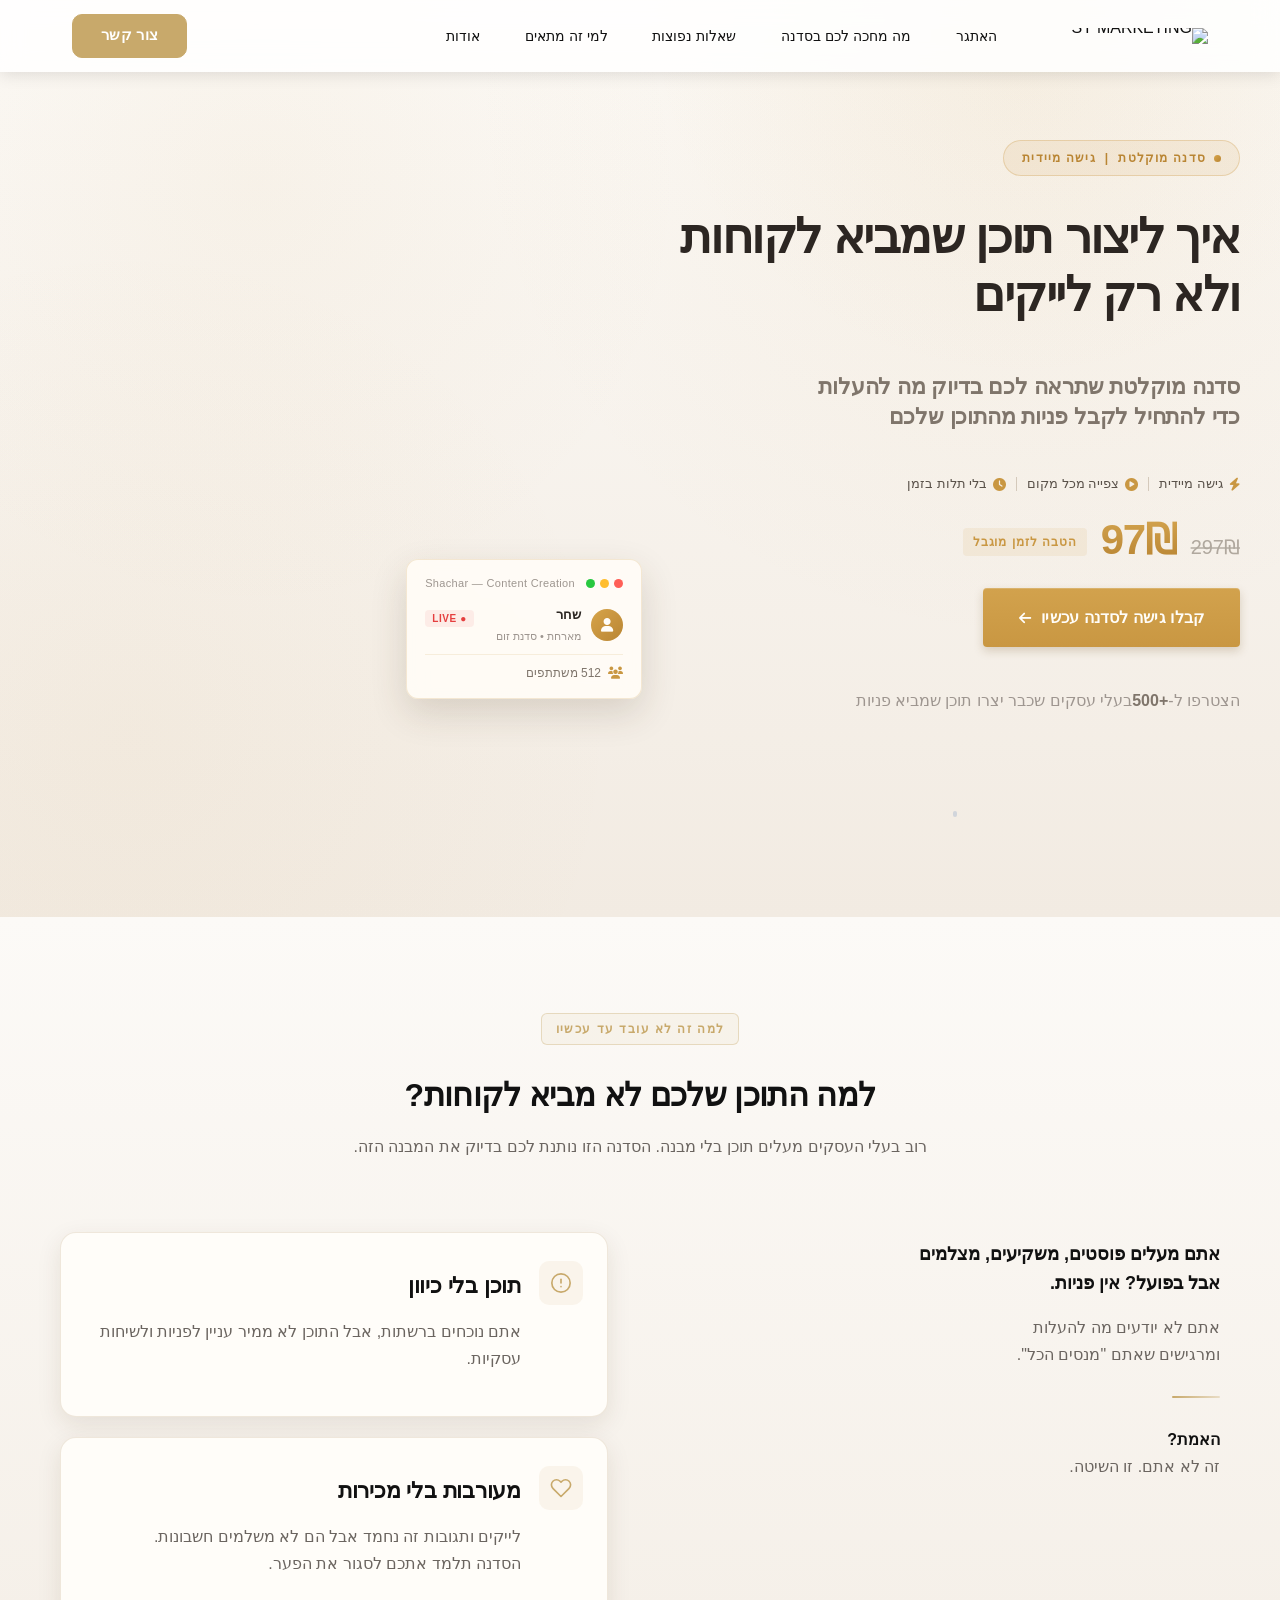
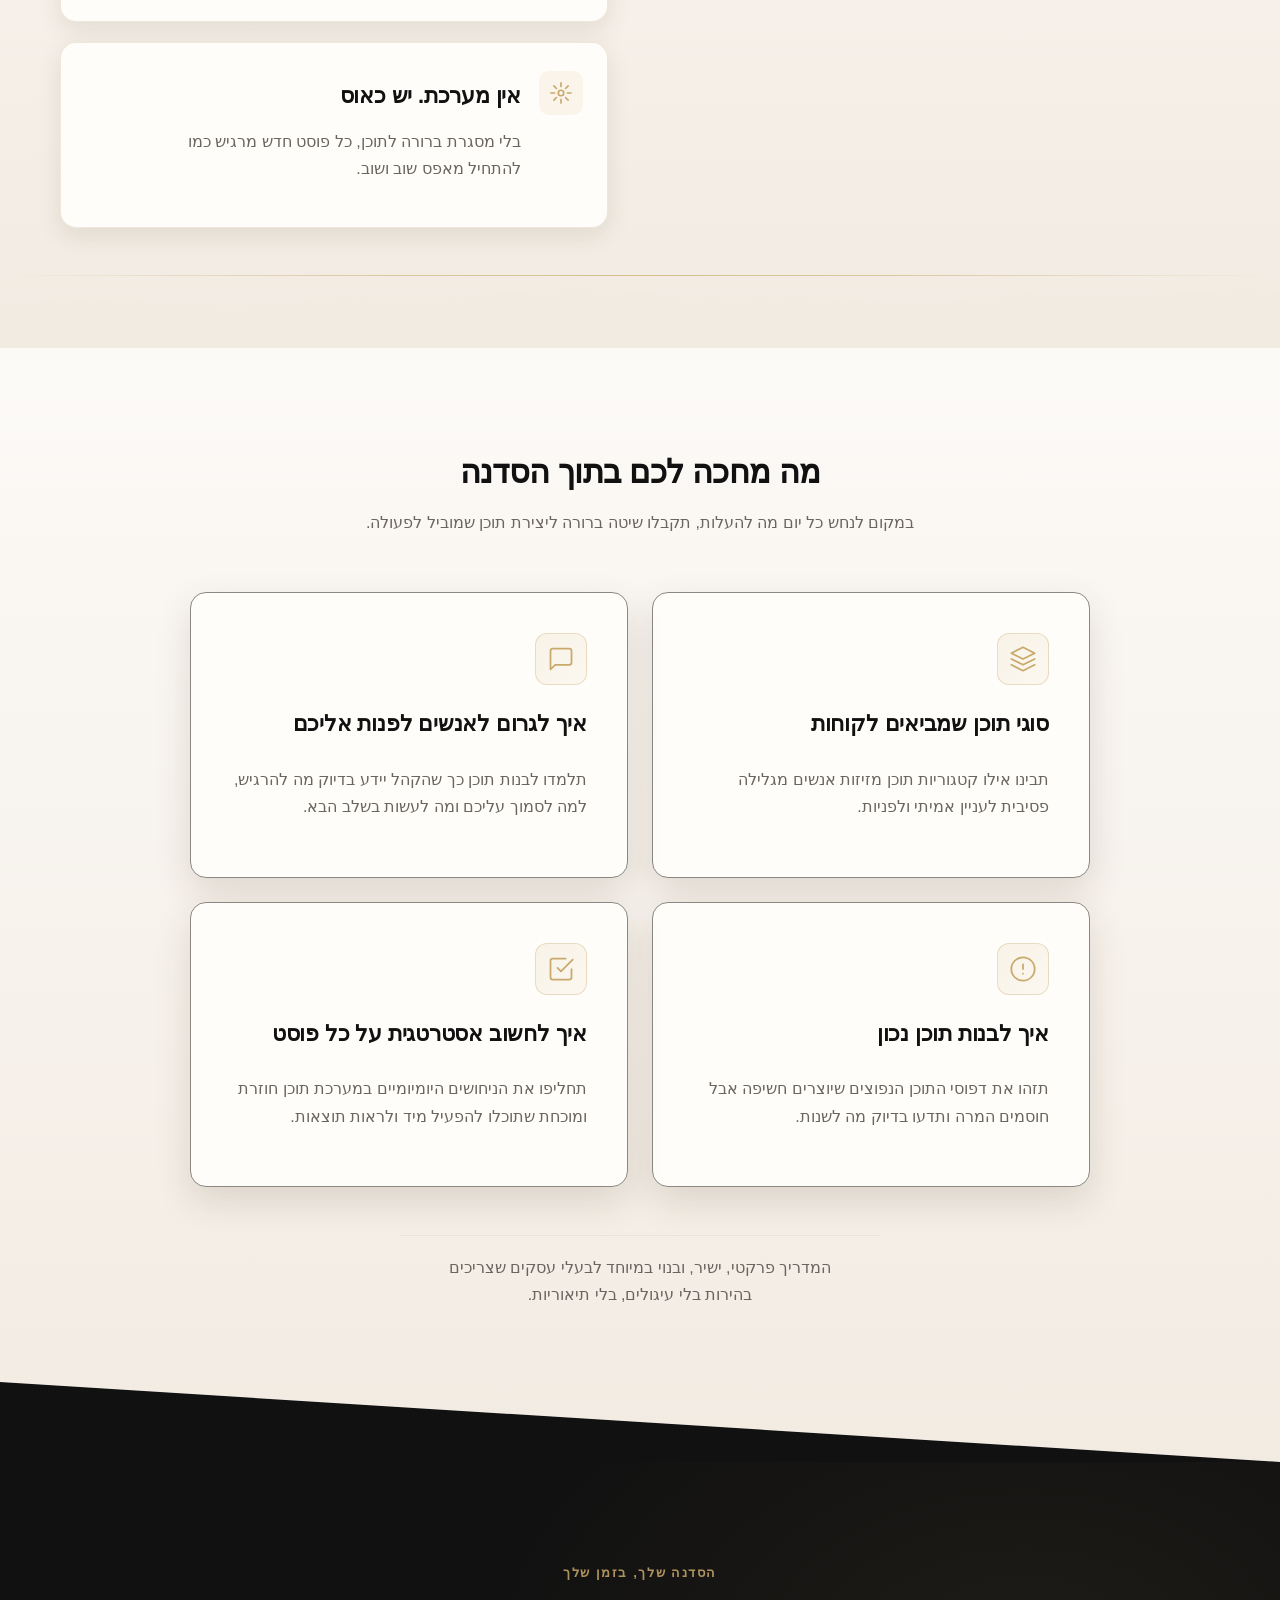
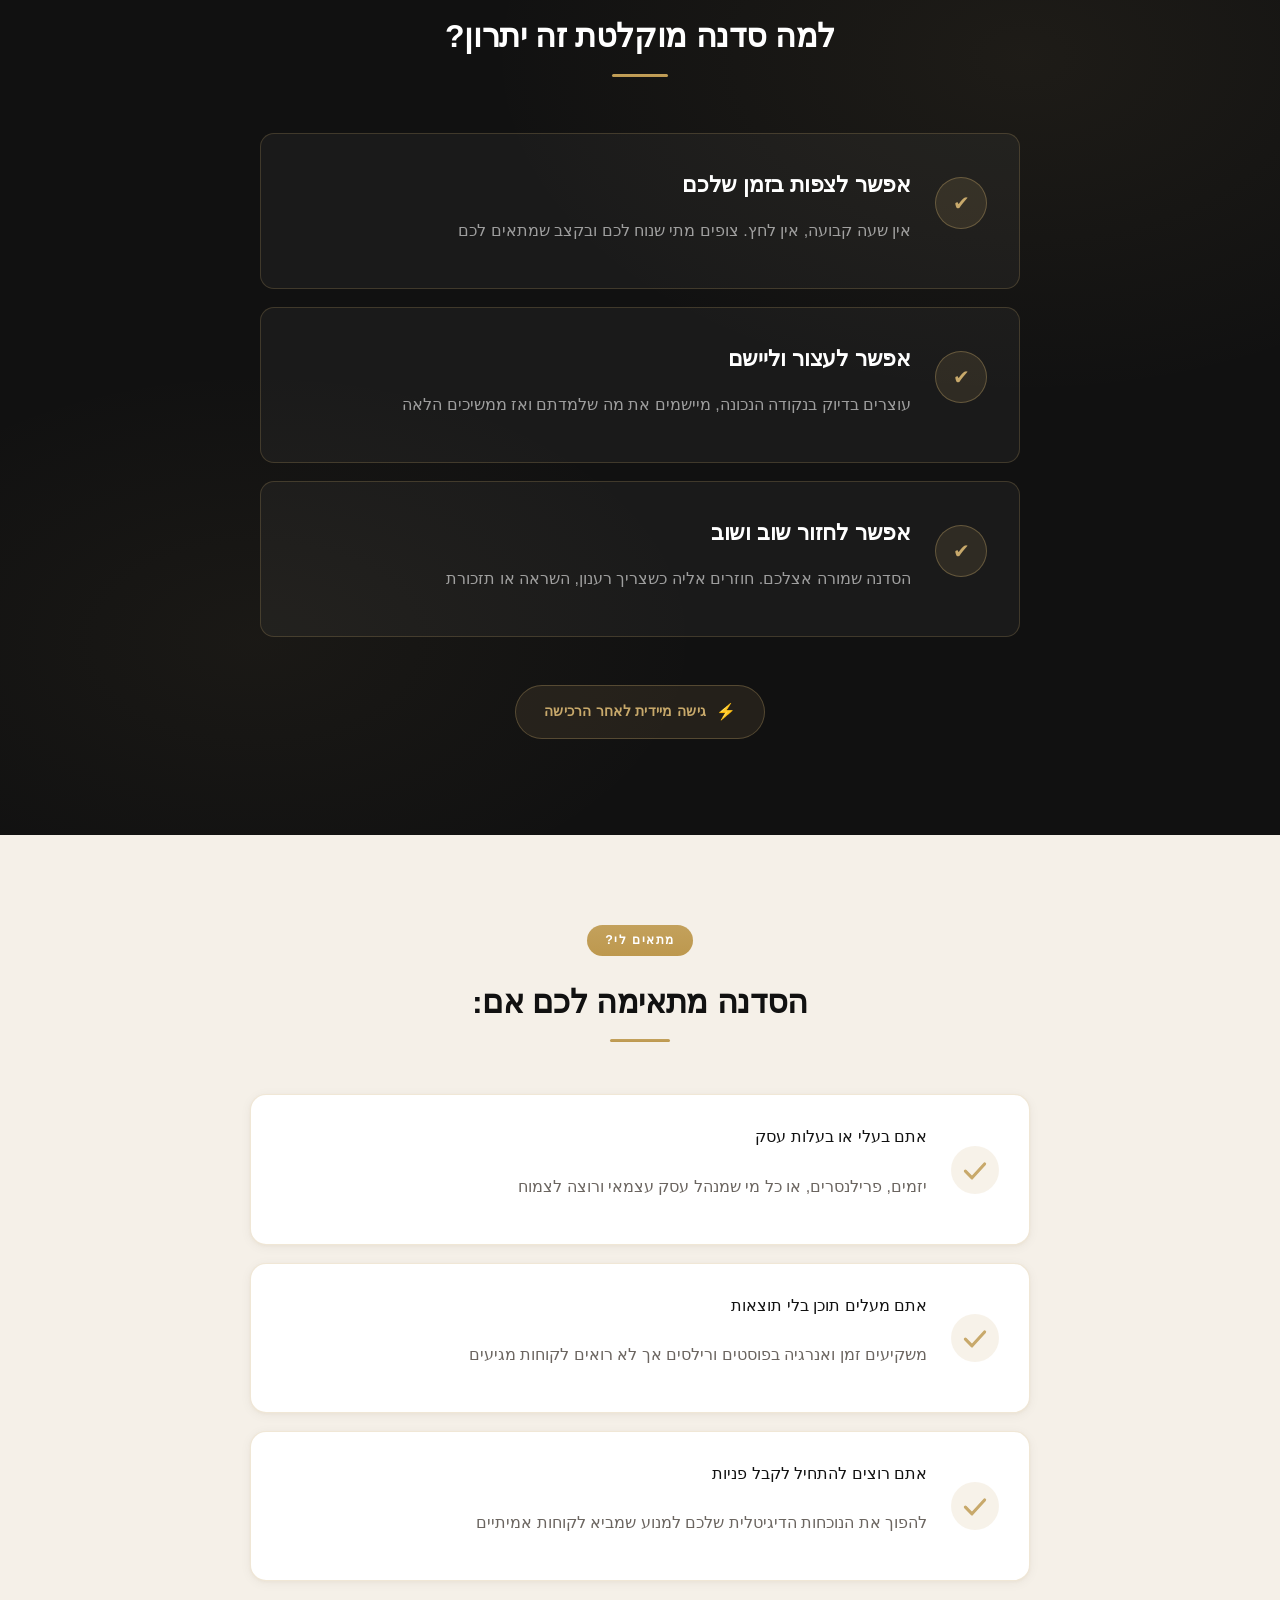
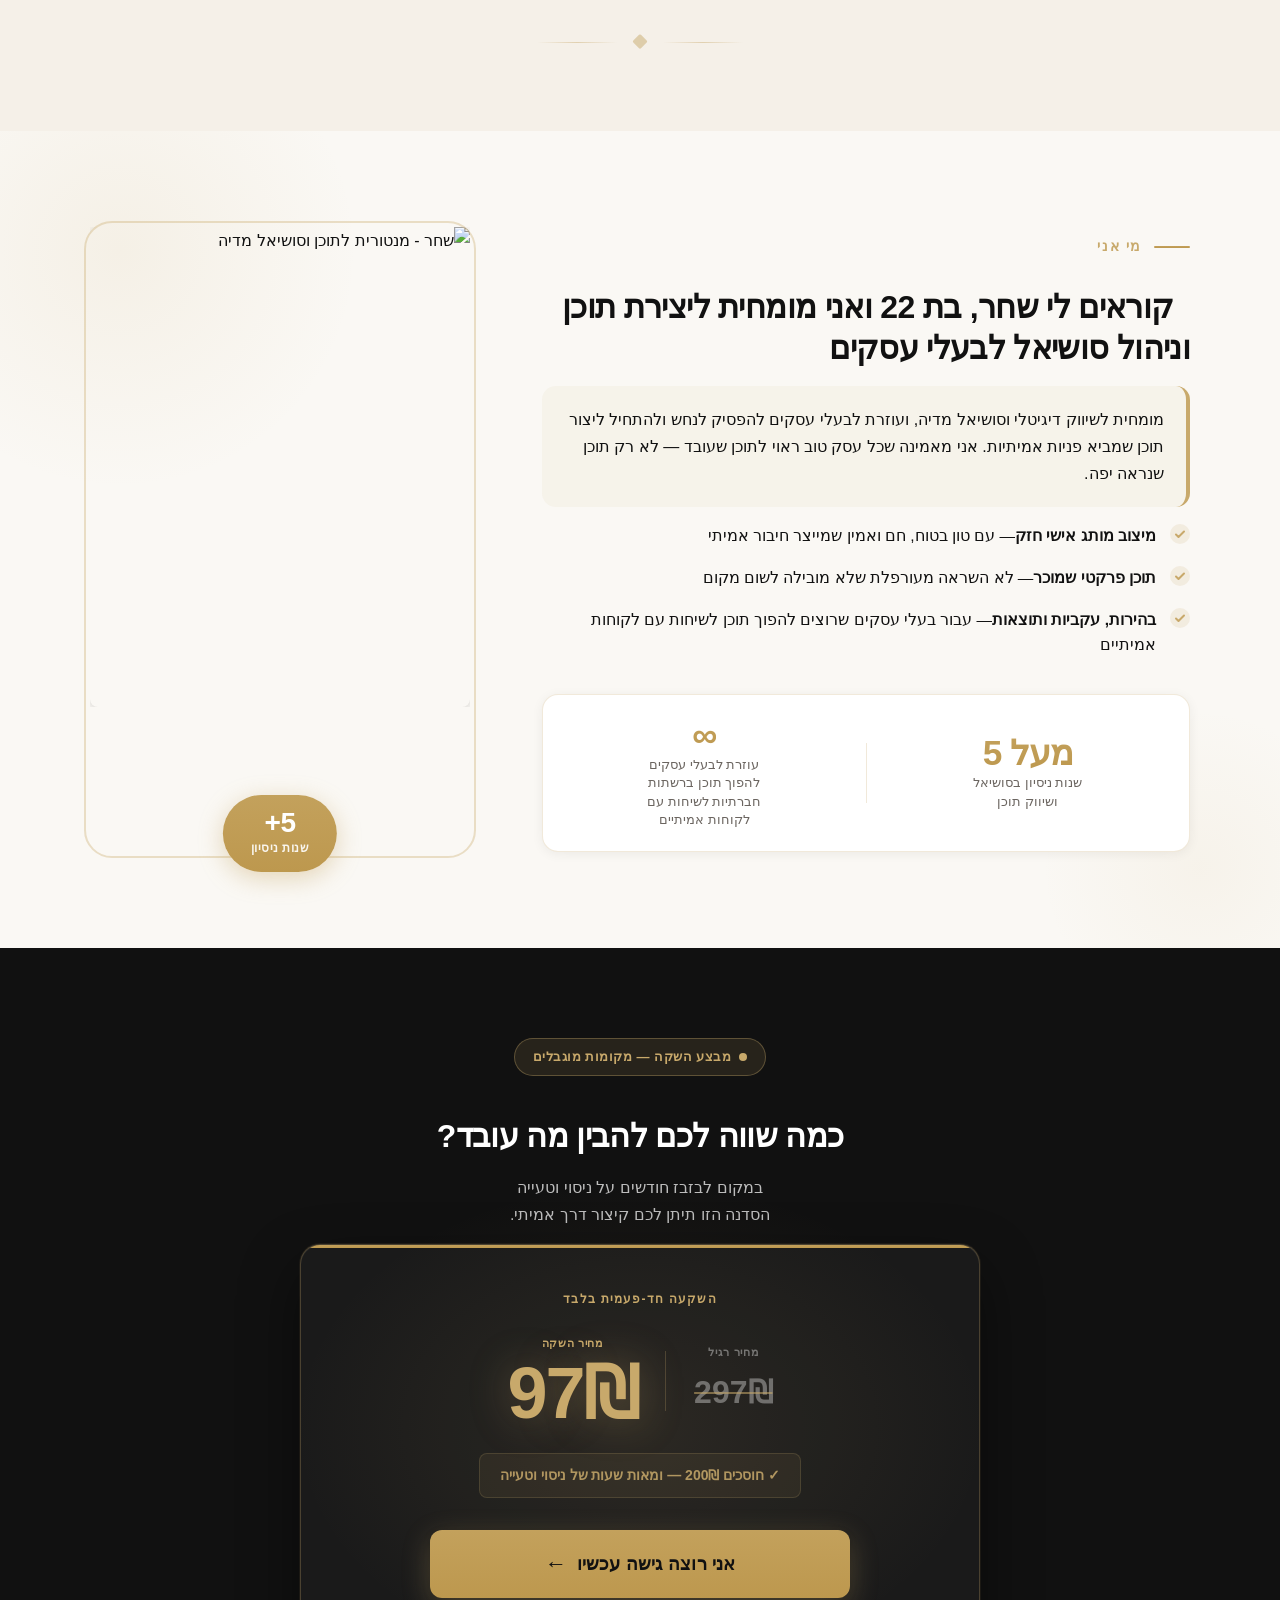
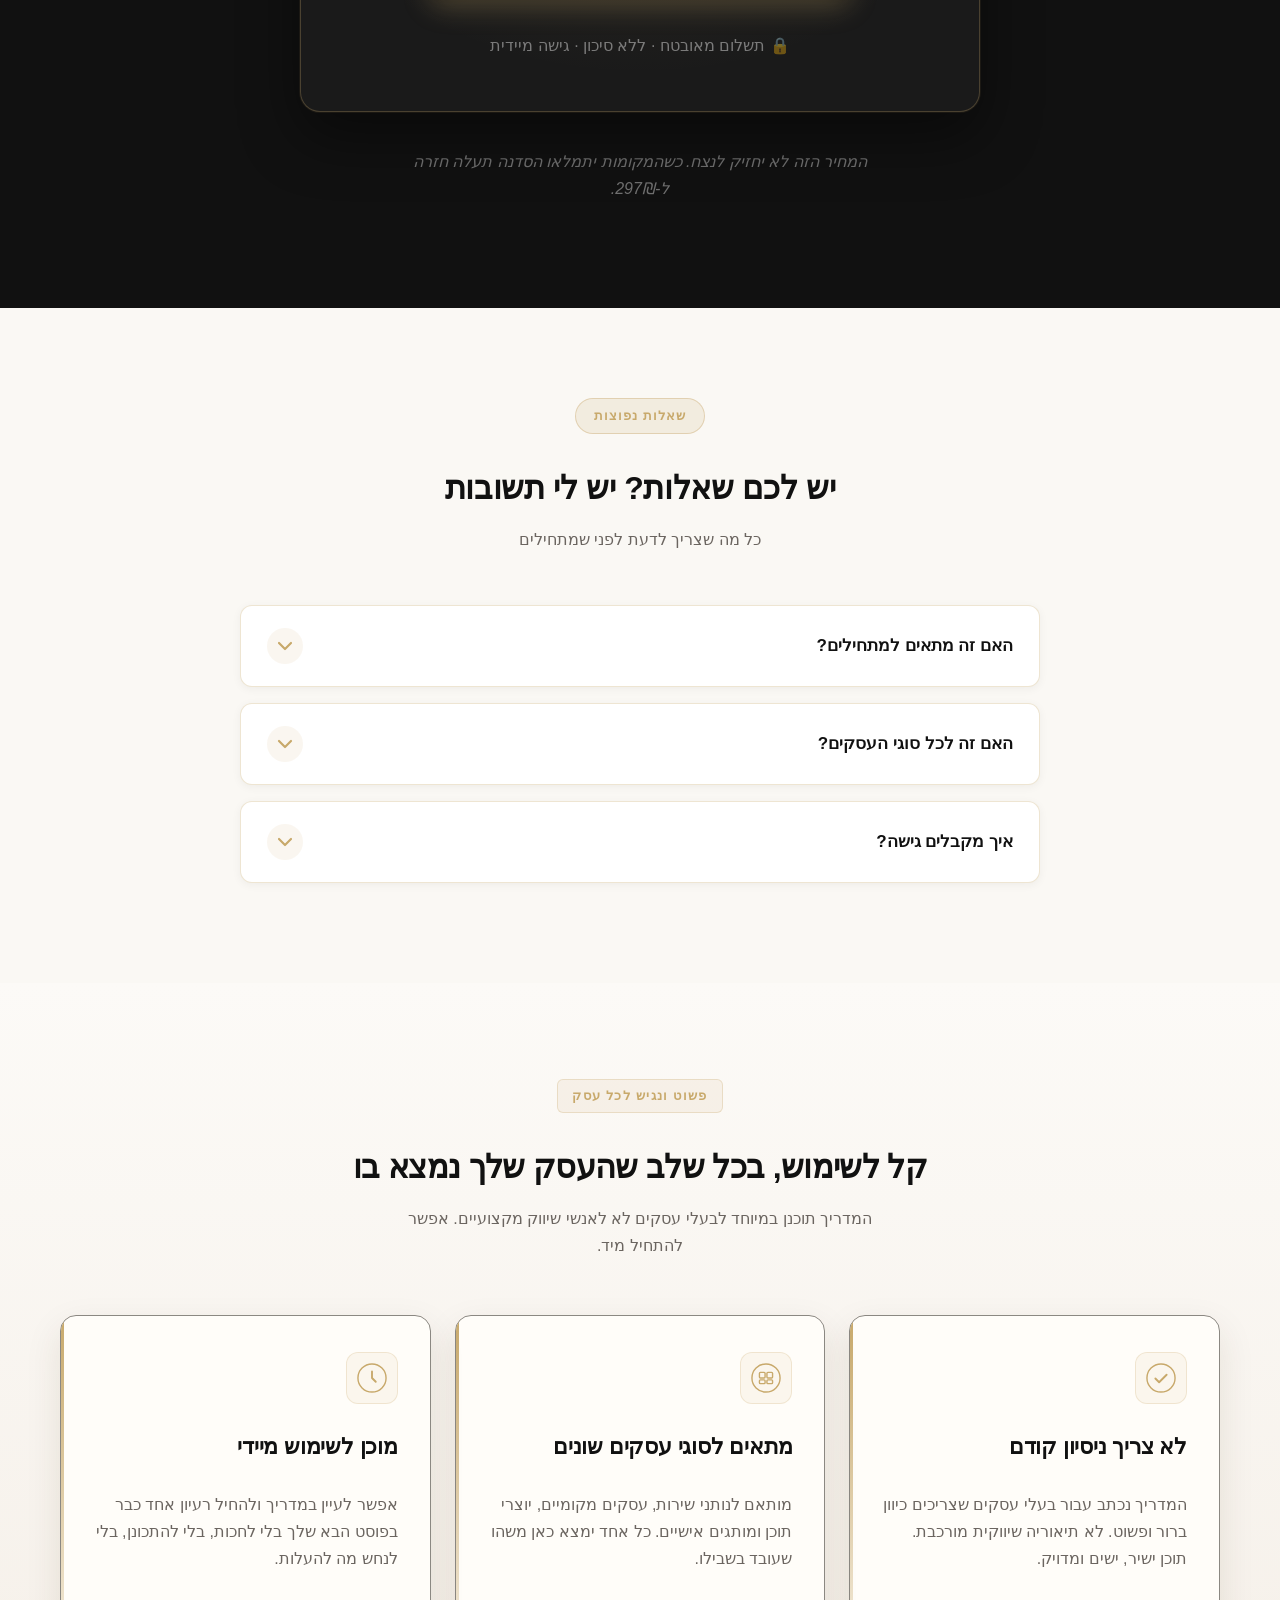
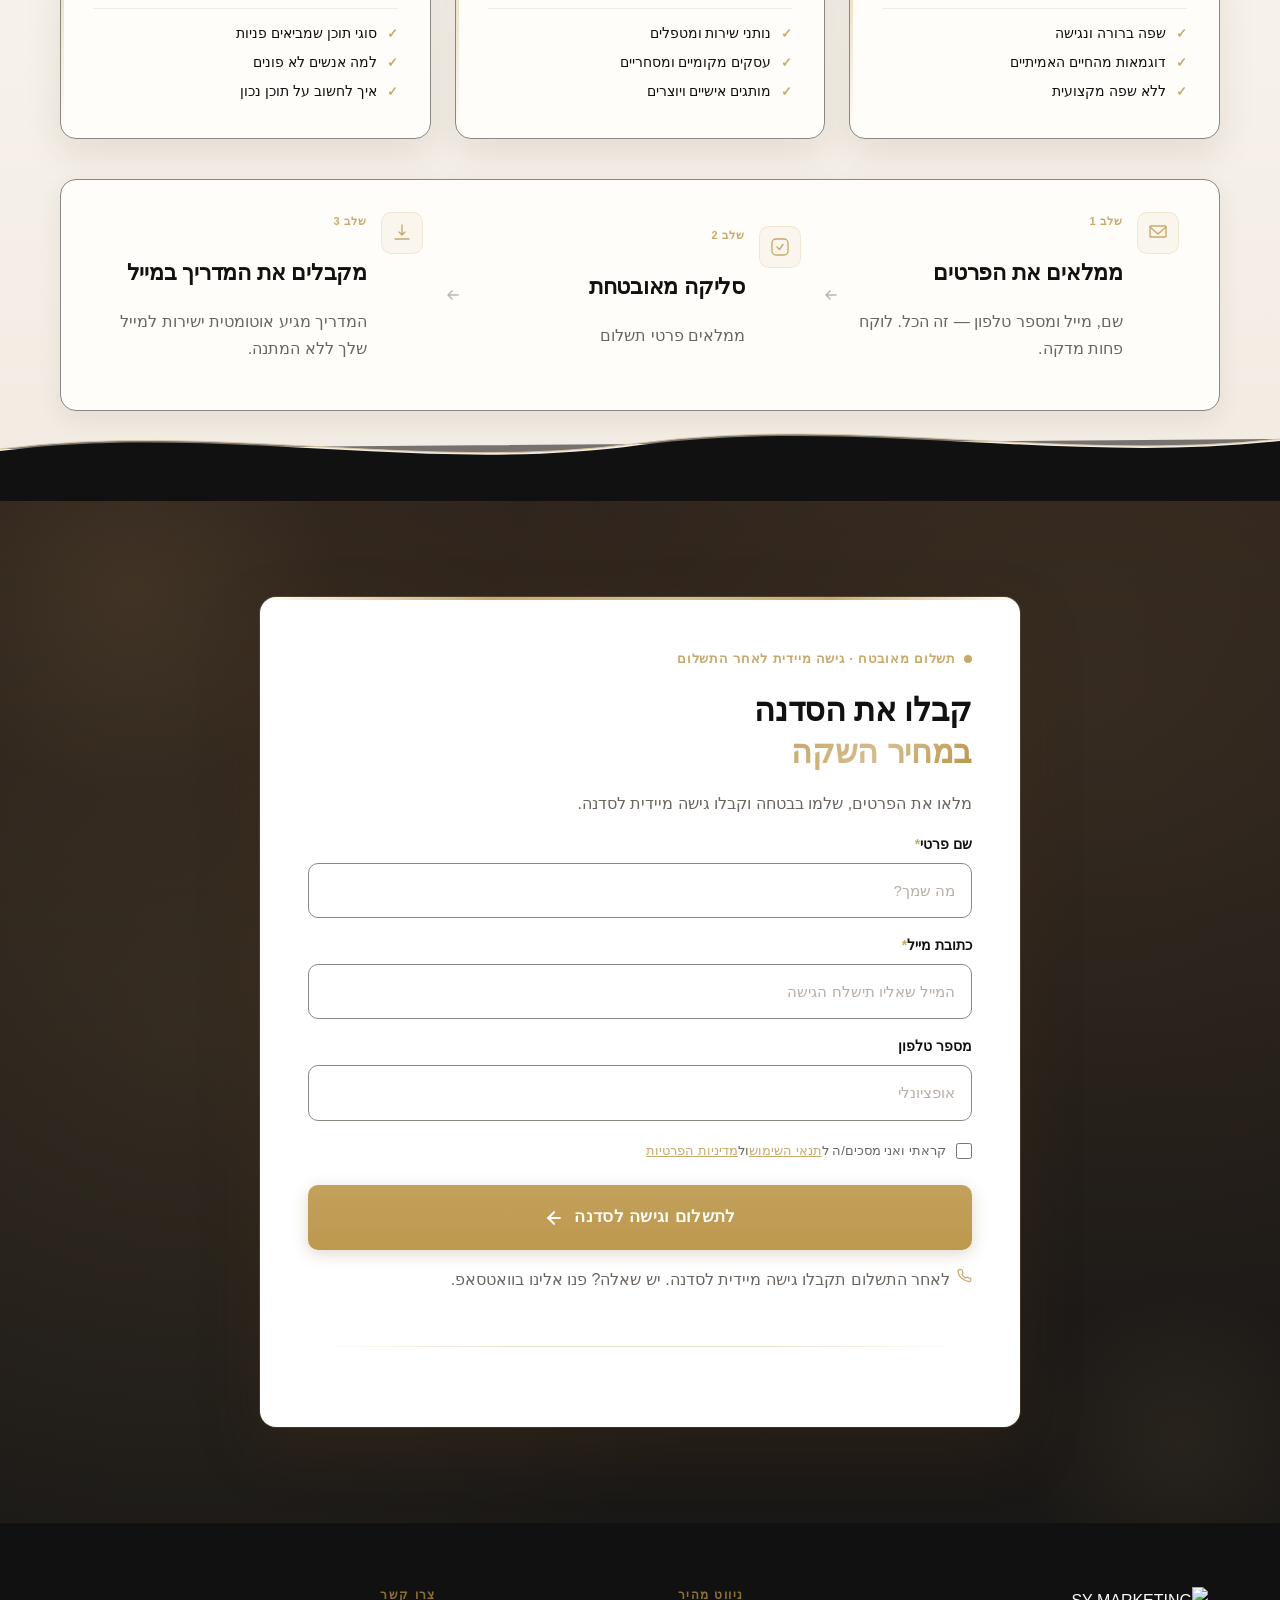
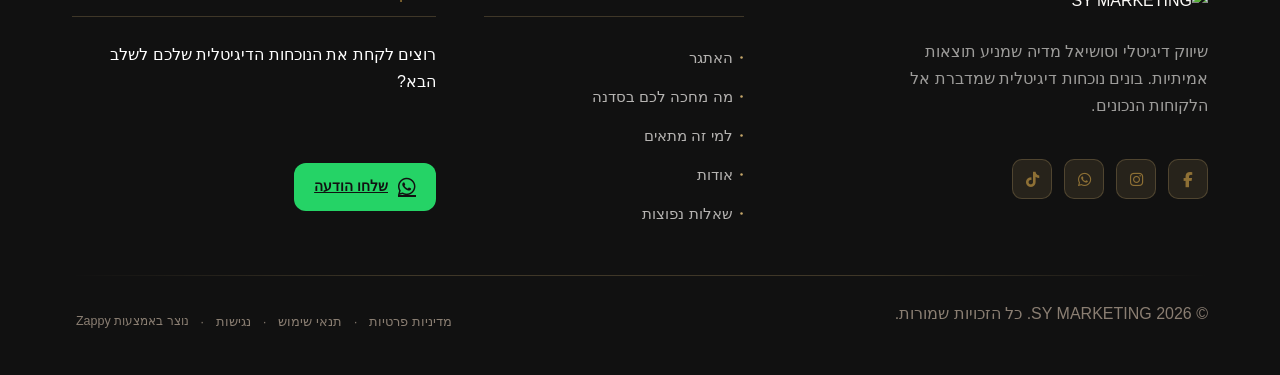
==== commit ae26bfe9: "Incremental sync: 1 page(s) — update_image" ====
--- a/public/index.html
+++ b/public/index.html
@@ -1 +1 @@
-<!doctype html><html dir="rtl" lang="ar"><head><meta charset="UTF-8"><meta content="width=device-width,initial-scale=1" name="viewport"><meta content="index, follow" name="robots"><title>הפוסטים שלך מביאים לייקים? הגיע הזמן שיביאו לקוחות — שחר</title><meta content="בעל עסק שמעלה תוכן ולא רואה תוצאות? קבל עכשיו את המדריך החינמי עם 7 סוגי פוסטים שמביאים לקוחות אמיתיים — ישירות לוואטסאפ שלך." name="description"><meta content="פוסטים שמביאים לקוחות, איך לכתוב פוסטים שמוכרים ברשתות חברתיות, מדריך חינמי שיווק ברשתות חברתיות, שיווק תוכן לבעלי עסקים קטנים, תוכן שמוכר ברשתות חברתיות" name="keywords"><link href="/assets/favicon.ico" rel="icon" type="image/x-icon"><link href="/assets/favicon-16x16.png" rel="icon" type="image/png" sizes="16x16"><link href="/assets/favicon-32x32.png" rel="icon" type="image/png" sizes="32x32"><link href="/assets/favicon-48x48.png" rel="icon" type="image/png" sizes="48x48"><link href="/assets/favicon-192x192.png" rel="icon" type="image/png" sizes="192x192"><link href="/assets/favicon-512x512.png" rel="icon" type="image/png" sizes="512x512"><link href="/assets/apple-touch-icon.png" rel="apple-touch-icon"><script>!function(){"use strict";var t="4002b1db-fc84-4357-9c55-cdf8e3b1115f",e="https://api.zappy5.com/api/analytics/track",a=18e5,n=2592e6,o=!0,i=!0,r=!0;var s=function(){var e="zappy_visitor_"+t,a=null;try{if(a=localStorage.getItem(e)){var o=JSON.parse(a),i=Date.now();if(i-o.created<n)return o.lastSeen=i,localStorage.setItem(e,JSON.stringify(o)),o.id}}catch(t){console.warn("Zappy Analytics: LocalStorage not available")}var r="zv_"+Date.now()+"_"+Math.random().toString(36).substr(2,9);try{localStorage.setItem(e,JSON.stringify({id:r,created:Date.now(),lastSeen:Date.now()}))}catch(t){}return r}(),c=function(){var e="zappy_session_"+t,n=null;try{if(n=sessionStorage.getItem(e)){var o=JSON.parse(n),i=Date.now();if(i-o.timestamp<a)return o.timestamp=i,sessionStorage.setItem(e,JSON.stringify(o)),o.id}}catch(t){console.warn("Zappy Analytics: SessionStorage not available")}var r="zs_"+Date.now()+"_"+Math.random().toString(36).substr(2,9);try{sessionStorage.setItem(e,JSON.stringify({id:r,timestamp:Date.now()}))}catch(t){}return r}();function l(a,n){n=n||{};var o={website_id:t,event_type:a,page_path:window.location.pathname,referrer:document.referrer||"direct",visitor_id:s,session_id:c,metadata:n};if(navigator.sendBeacon){var i=new Blob([JSON.stringify(o)],{type:"application/json"});navigator.sendBeacon(e,i)}else fetch(e,{method:"POST",headers:{"Content-Type":"application/json"},body:JSON.stringify(o),keepalive:!0}).catch(function(t){console.warn("Zappy Analytics: Failed to track event",t)})}o&&l("pageview",{title:document.title,url:window.location.href}),i&&document.addEventListener("click",function(t){var e=t.target;if("BUTTON"===e.tagName||e.closest("button")){var a="BUTTON"===e.tagName?e:e.closest("button");l("click",{element:"button",text:a.textContent.trim().substring(0,100),id:a.id||null,class:a.className||null})}else if("A"===e.tagName||e.closest("a")){var n="A"===e.tagName?e:e.closest("a");l("navigation",{element:"link",text:n.textContent.trim().substring(0,100),href:n.href,external:n.hostname!==window.location.hostname})}},!0),r&&document.addEventListener("submit",function(t){var e=t.target;l("form_submit",{form_id:e.id||null,form_name:e.name||null,form_action:e.action||null,form_method:e.method||"GET"})},!0);var d=Date.now();window.addEventListener("beforeunload",function(){l("page_unload",{time_on_page:Math.floor((Date.now()-d)/1e3),page_path:window.location.pathname})}),window.zappyAnalytics={track:l,getVisitorId:function(){return s},getSessionId:function(){return c}}}()</script><meta content="הפוסטים שלך מביאים לייקים? הגיע הזמן שיביאו לקוחות — שחר" property="og:title"><meta content="בעל עסק שמעלה תוכן ולא רואה תוצאות? קבל עכשיו את המדריך החינמי עם 7 סוגי פוסטים שמביאים לקוחות אמיתיים — ישירות לוואטסאפ שלך." property="og:description"><meta content="summary_large_image" name="twitter:card"><meta content="הפוסטים שלך מביאים לייקים? הגיע הזמן שיביאו לקוחות — שחר" name="twitter:title"><meta content="בעל עסק שמעלה תוכן ולא רואה תוצאות? קבל עכשיו את המדריך החינמי עם 7 סוגי פוסטים שמביאים לקוחות אמיתיים — ישירות לוואטסאפ שלך." name="twitter:description"><link href="/styles.css" rel="stylesheet"><link href="https://cdnjs.cloudflare.com/ajax/libs/font-awesome/6.4.0/css/all.min.css" rel="stylesheet" crossorigin="anonymous" integrity="sha512-iecdLmaskl7CVkqkXNQ/ZH/XLlvWZOJyj7Yy7tcenmpD1ypASozpmT/E0iPtmFIB46ZmdtAc9eNBvH0H/ZpiBw==" referrerpolicy="no-referrer"/><style id="zappy-dropdown-submenu-styles">#navMenu li:has(.sub-menu),.nav-menu li:has(.sub-menu),.navbar li:has(.sub-menu),nav li:has(.sub-menu){position:relative}#navMenu .sub-menu,.nav-menu .sub-menu,.navbar .sub-menu,nav .sub-menu{display:block!important;position:absolute!important;top:100%;left:0;min-width:220px;background:#fff;border-radius:8px;box-shadow:0 8px 25px rgba(0,0,0,.15);padding:8px 0;opacity:0;visibility:hidden;transform:translateY(10px);transition:all .3s ease;z-index:1000;list-style:none;pointer-events:none}#navMenu li:hover>.sub-menu,.nav-menu li:hover>.sub-menu,.navbar li:hover>.sub-menu,nav li:hover>.sub-menu{opacity:1!important;visibility:visible!important;transform:translateY(0)!important;pointer-events:auto!important}.sub-menu li{list-style:none;margin:0;padding:0}.sub-menu a{display:block!important;padding:10px 16px!important;color:var(--text-dark,#333)!important;font-weight:500;text-decoration:none;white-space:nowrap;transition:background-color .2s}.sub-menu .zappy-nav-child>a{padding-left:28px!important;font-size:.9em!important;opacity:.85!important}[dir=rtl] .sub-menu .zappy-nav-child>a,html[lang=ar] .sub-menu .zappy-nav-child>a,html[lang=he] .sub-menu .zappy-nav-child>a{padding-left:10px!important;padding-right:28px!important}.sub-menu .zappy-nav-parent>a{font-weight:600!important}.sub-menu a:hover{background-color:#f5f5f5}[dir=rtl] .nav-menu .sub-menu,[dir=rtl] .navbar .sub-menu,[dir=rtl] nav .sub-menu,html[lang=ar] .nav-menu .sub-menu,html[lang=ar] .navbar .sub-menu,html[lang=ar] nav .sub-menu,html[lang=he] .nav-menu .sub-menu,html[lang=he] .navbar .sub-menu,html[lang=he] nav .sub-menu{left:auto!important;right:0!important}.sub-menu:empty,.sub-menu:not(:has(li)):not(:has(> a)),.sub-menu:not(:has(li:not(.zappy-hidden-menu-item))):not(:has(> a)){display:none!important;opacity:0!important;visibility:hidden!important;pointer-events:none!important}li:has(.menu-group-title):hover>.sub-menu{opacity:1!important;visibility:visible!important;transform:translateY(0)!important;pointer-events:auto!important}#navMenu>li>.menu-group-title,.nav-menu>li>.menu-group-title{display:inline-block;padding:.5rem 1rem;cursor:default;user-select:none}@media (max-width:768px){#navMenu .sub-menu,.nav-menu .sub-menu,.navbar .sub-menu,nav .sub-menu{position:static!important;transform:none!important;box-shadow:none!important;background:0 0!important;max-height:0;overflow:hidden;opacity:0;visibility:hidden;transition:max-height .3s ease,opacity .3s ease;padding:0!important;border-radius:0!important}#navMenu .sub-menu.mobile-expanded,.nav-menu .sub-menu.mobile-expanded,.navbar .sub-menu.mobile-expanded{max-height:none!important;overflow-y:visible!important;opacity:1!important;visibility:visible!important;padding:8px 0 8px 16px!important}[dir=rtl] .sub-menu.mobile-expanded,html[lang=he] .sub-menu.mobile-expanded{padding:8px 16px 8px 0!important}#navMenu li:hover>.sub-menu,.nav-menu li:hover>.sub-menu,.navbar li:hover>.sub-menu,nav li:hover>.sub-menu{opacity:0;visibility:hidden;pointer-events:none}#navMenu li>.sub-menu.mobile-expanded,.nav-menu li>.sub-menu.mobile-expanded,.navbar li>.sub-menu.mobile-expanded,nav li>.sub-menu.mobile-expanded{opacity:1!important;visibility:visible!important;pointer-events:auto!important}#navMenu li:has(.sub-menu),.nav-menu li:has(.sub-menu),.navbar li:has(.sub-menu),nav li:has(.sub-menu){display:flex!important;flex-wrap:wrap!important;align-items:center!important;position:relative!important;min-height:44px!important}#navMenu li:has(.sub-menu)>a,.nav-menu li:has(.sub-menu)>a,.navbar li:has(.sub-menu)>a,nav li:has(.sub-menu)>a{flex:1!important;min-width:0!important}#navMenu li:has(.sub-menu)>.menu-group-title,.nav-menu li:has(.sub-menu)>.menu-group-title,.navbar li:has(.sub-menu)>.menu-group-title,nav li:has(.sub-menu)>.menu-group-title{flex:1!important;min-width:0!important;padding:0!important;line-height:inherit!important}#navMenu li:has(.sub-menu)>.sub-menu,.nav-menu li:has(.sub-menu)>.sub-menu,.navbar li:has(.sub-menu)>.sub-menu,nav li:has(.sub-menu)>.sub-menu{flex-basis:100%!important;width:100%!important}#navMenu li:has(.sub-menu)>a [class*=arrow],#navMenu li:has(.sub-menu)>a [class*=chevron],.nav-menu li:has(.sub-menu)>a .fa-angle-down,.nav-menu li:has(.sub-menu)>a .fa-chevron-down,.nav-menu li:has(.sub-menu)>a [class*=arrow],.nav-menu li:has(.sub-menu)>a [class*=chevron],nav li:has(.sub-menu)>a [class*=arrow],nav li:has(.sub-menu)>a [class*=chevron]{display:none!important;visibility:hidden!important}.mobile-submenu-toggle{display:flex!important;align-items:center!important;justify-content:center!important;width:44px!important;height:auto!important;background:0 0!important;border:none!important;cursor:pointer!important;color:var(--text-light)!important;position:static!important;flex-shrink:0!important;align-self:stretch!important;z-index:2!important;padding:0!important;margin:0!important}.mobile-submenu-toggle::after{content:''!important;width:0!important;height:0!important;border-left:6px solid transparent!important;border-right:6px solid transparent!important;border-top:7px solid currentColor!important;transition:transform .3s ease!important}.mobile-submenu-toggle.expanded::after{transform:rotate(180deg)!important}.sub-menu a{padding:10px 0!important;display:block!important;color:var(--text-light)!important;white-space:normal!important}.sub-menu .zappy-nav-child>a{padding-left:28px!important;font-size:.9em!important;opacity:.85!important}[dir=rtl] .sub-menu .zappy-nav-child>a,html[lang=ar] .sub-menu .zappy-nav-child>a,html[lang=he] .sub-menu .zappy-nav-child>a{padding-left:0!important;padding-right:28px!important}.sub-menu .zappy-nav-parent>a{font-weight:600!important}#navMenu.active,.nav-menu.active{max-width:100vw!important;overflow-x:hidden!important;box-sizing:border-box!important}.navbar .sub-menu li a,.zappy-products-dropdown .sub-menu a,nav.navbar .sub-menu li a{color:var(--text-light)!important}}@media (min-width:769px){.mobile-submenu-toggle{display:none!important}}</style><style id="mobile-lang-menu-deployed-css">@media (max-width:768px){.lang-switcher,.nav-container .lang-switcher,.nav-cta-container .lang-switcher,.nav-ecommerce-icons .lang-switcher,.nav-icons-left .lang-switcher,.navbar .lang-switcher,.navbar .nav-cta-container .lang-switcher{display:none!important}.mobile-lang-menu{width:100%;border-top:1px solid rgba(128,128,128,.2);padding:8px 0 0 0;margin-top:8px}.mobile-lang-toggle{display:flex!important;align-items:center;justify-content:space-between;width:100%;padding:12px 16px;background:0 0;border:none;cursor:pointer;font-size:15px;color:inherit;font-family:inherit}.mobile-lang-toggle::after{content:'';display:inline-block;width:8px;height:8px;border-right:2px solid currentColor;border-bottom:2px solid currentColor;transform:rotate(45deg);transition:transform .3s ease;margin-left:8px}.mobile-lang-toggle.expanded::after{transform:rotate(-135deg)}.mobile-lang-options{max-height:0;overflow:hidden;transition:max-height .3s ease}.mobile-lang-options.expanded{max-height:300px}.mobile-lang-option{display:flex!important;align-items:center;gap:10px;padding:10px 24px;text-decoration:none;color:inherit;font-size:14px;font-family:inherit}.mobile-lang-option:hover{background:rgba(128,128,128,.1)}.mobile-lang-option.active{font-weight:600;opacity:.7;pointer-events:none}.mobile-lang-option img{width:20px;height:20px;border-radius:50%}}@media (min-width:769px){.mobile-lang-menu{display:none!important}}</style><style id="zappy-widget-visibility">#mic-access-tool-box,#mic-access-tool-general-button,#mic-init-access-tool #mic-access-tool-box,#mic-init-access-tool #mic-access-tool-general-button,#mic-init-access-tool .mic-access-tool-general-button,._access-icon,._access-menu,.mic-access-tool-box,.mic-access-tool-general-button,div[id*=mic-access-tool-box]{display:none!important;visibility:hidden!important;opacity:0!important;pointer-events:none!important}</style></head><body><nav class="navbar" dir="rtl"><button class="mobile-toggle" id="mobileToggle" aria-label="Menu"><svg viewBox="0 0 24 24" fill="none" height="24" width="24" class="hamburger-icon"><path d="M3 12h18M3 6h18M3 18h18" stroke-width="2" stroke="currentColor" stroke-linecap="round"></path></svg><svg viewBox="0 0 24 24" fill="none" height="24" width="24" class="close-icon" style="display:none"><path d="M18 6L6 18M6 6l12 12" stroke-width="2" stroke="currentColor" stroke-linecap="round"></path></svg></button><button class="phone-header-btn" aria-label="Call" data-phone=""><svg viewBox="0 0 24 24" fill="currentColor" height="20" width="20"><path d="M22 16.92v3a2 2 0 0 1-2.18 2 19.79 19.79 0 0 1-8.63-3.07 19.5 19.5 0 0 1-6-6 19.79 19.79 0 0 1-3.07-8.67A2 2 0 0 1 4.11 2h3a2 2 0 0 1 2 1.72 12.84 12.84 0 0 0 .7 2.81 2 2 0 0 1-.45 2.11L8.09 9.91a16 16 0 0 0 6 6l1.27-1.27a2 2 0 0 1 2.11-.45 12.84 12.84 0 0 0 2.81.7A2 2 0 0 1 22 16.92z"></path></svg></button><div class="nav-container"><div class="nav-right-group"><div class="nav-brand"><a href="/" class="logo-link"><img alt="SY MARKETING" src="/assets/logo.webp" class="logo"></a></div><ul class="nav-menu" id="navMenu"><li><a href="#zappy-section-1">האתגר</a></li><li><a href="#benefits">מה מחכה לכם בסדנה</a></li><li><a href="#zappy-section-7">שאלות נפוצות</a></li><li><a href="#zappy-section-11">למי זה מתאים</a></li><li><a href="#ai-section-1776689419528-bd020oe">אודות</a></li></ul></div><div class="nav-cta-container"><li class="nav-cta-item"><a href="#cta" class="nav-cta-btn">צור קשר</a></li></div></div></nav><script>window.addEventListener("load",function(){const e=document.querySelector(".navbar, nav, header");if(!e)return void console.log("[Navbar] Navbar element not found");let t=document.getElementById("mobileToggle")||document.querySelector(".mobile-toggle")||document.querySelector(".hamburger")||document.querySelector(".hamburger-menu")||document.querySelector(".menu-toggle")||document.querySelector(".burger-menu")||document.querySelector('[aria-label="Menu"]')||document.querySelector('[aria-label="תפריט"]');const o=document.querySelector(".phone-header-btn"),n=window.getComputedStyle(e);let r=n.backgroundColor;if(console.log("[Navbar] Initial navbar background:",r),"transparent"===r||"rgba(0, 0, 0, 0)"===r||r.startsWith("rgba")&&r.includes(", 0)")){const e=n.backgroundImage;if(e&&"none"!==e)console.log("[Navbar] Navbar has background image/gradient, using dark text"),r="rgb(240, 240, 240)";else{const e=window.getComputedStyle(document.body).backgroundColor;console.log("[Navbar] Navbar transparent, using body background:",e),r=e}}const i=r.match(/\d+/g);if(i&&i.length>=3){const e=(.299*parseInt(i[0])+.587*parseInt(i[1])+.114*parseInt(i[2]))/255;console.log("[Navbar] Mobile button colors preserved from Claude CSS (luminance:",e.toFixed(2)+")");const n=document.createElement("style");n.id="zappy-mobile-nav-fix";document.documentElement.lang;document.documentElement.dir,n.textContent='\n        /* Hide mobile buttons on desktop, show only on mobile */\n        @media (min-width: 769px) {\n          .mobile-toggle,\n          .phone-header-btn {\n            display: none !important;\n          }\n        }\n        \n        /* Show and position mobile buttons correctly on mobile */\n        @media (max-width: 768px) {\n          .mobile-toggle,\n          .phone-header-btn {\n            position: absolute !important;\n            top: 50% !important;\n            transform: translateY(-50%) !important;\n            z-index: 1001 !important;\n            display: flex !important;\n            align-items: center !important;\n            justify-content: center !important;\n            width: 36px !important;\n            height: 36px !important;\n            border-radius: 50% !important;\n            border: none !important;\n            cursor: pointer !important;\n            padding: 6px !important;\n            background: none !important;\n            color: var(--nav-text, var(--text-light)) !important;\n          }\n          \n          /* LTR positioning (default): hamburger LEFT, phone RIGHT */\n          html:not([dir="rtl"]):not([lang="he"]):not([lang="ar"]) .mobile-toggle,\n          html[dir="ltr"] .mobile-toggle {\n            left: 12px !important;\n            right: auto !important;\n          }\n          html:not([dir="rtl"]):not([lang="he"]):not([lang="ar"]) .phone-header-btn,\n          html[dir="ltr"] .phone-header-btn {\n            right: 12px !important;\n            left: auto !important;\n          }\n          \n          /* RTL positioning: hamburger RIGHT, phone LEFT */\n          html[dir="rtl"] .mobile-toggle,\n          html[lang="he"] .mobile-toggle,\n          html[lang="ar"] .mobile-toggle {\n            right: 12px !important;\n            left: auto !important;\n          }\n          html[dir="rtl"] .phone-header-btn,\n          html[lang="he"] .phone-header-btn,\n          html[lang="ar"] .phone-header-btn {\n            left: 12px !important;\n            right: auto !important;\n          }\n          \n          /* CRITICAL: Ensure nav-container has min-height on mobile */\n          /* All children are positioned absolutely/fixed on mobile, so height:auto collapses to 0 */\n          .nav-container {\n            min-height: 70px !important;\n            position: relative !important;\n          }\n          \n          /* Ensure SVG icons are properly sized and inherit color */\n          .mobile-toggle svg,\n          .phone-header-btn svg {\n            width: 24px !important;\n            height: 24px !important;\n            /* Don\'t force display - let JavaScript control hamburger/close toggle */\n          }\n          \n          /* Reset nav-cta-container on mobile - remove desktop box-shadow/padding */\n          /* that creates a visible ghost box when CTA button is hidden */\n          .nav-cta-container {\n            box-shadow: none !important;\n            padding: 0 !important;\n          }\n          \n          /* Hide nav-cta-container entirely on mobile when there\'s no lang-switcher */\n          /* (only the CTA button is inside, and it\'s hidden on mobile) */\n          .nav-cta-container:not(:has(.lang-switcher)) {\n            display: none !important;\n          }\n          \n          /* CRITICAL: Prevent hero image fade gradient from bleeding over headline text */\n          /* The .image-fade-gradient has bottom: -30px (extends below parent) */\n          /* On mobile stacked layout, this overlaps the h1 text below the image */\n          .hero-image-column {\n            overflow: hidden !important;\n          }\n          .image-fade-gradient {\n            bottom: 0 !important;\n          }\n          \n          /* Hide desktop language switcher on mobile - hamburger menu handles it */\n          /* High specificity to override stored CSS */\n          .lang-switcher,\n          .nav-cta-container .lang-switcher,\n          .nav-container .lang-switcher,\n          .navbar .lang-switcher,\n          .navbar .nav-cta-container .lang-switcher {\n            display: none !important;\n          }\n        }\n      ';const r=document.getElementById("zappy-mobile-nav-fix");r&&r.remove(),document.head.appendChild(n),console.log("[Navbar] Critical CSS injected for mobile nav positioning");const l=window.innerWidth<=768;if(t){const e=t.querySelector(".hamburger-icon"),o=t.querySelector(".close-icon");e&&(e.style.setProperty("width","24px","important"),e.style.setProperty("height","24px","important"),e.style.setProperty("display","block","important")),o&&(o.style.setProperty("width","24px","important"),o.style.setProperty("height","24px","important"),o.style.setProperty("display","none","important")),l?(t.style.setProperty("position","absolute","important"),t.style.setProperty("top","50%","important"),t.style.setProperty("transform","translateY(-50%)","important"),t.style.setProperty("z-index","1001","important"),t.style.removeProperty("left"),t.style.removeProperty("right"),console.log("[Navbar] Mobile toggle positioning applied (mobile viewport)")):(t.style.removeProperty("position"),t.style.removeProperty("top"),t.style.removeProperty("transform"),t.style.removeProperty("z-index"),t.style.removeProperty("left"),t.style.removeProperty("right"),console.log("[Navbar] Desktop viewport - cleared mobile toggle inline positioning"))}if(o){const e=o.querySelector("svg");e&&(e.style.width="24px",e.style.height="24px",e.setAttribute("width","24"),e.setAttribute("height","24")),l?(o.style.setProperty("position","absolute","important"),o.style.setProperty("top","50%","important"),o.style.setProperty("transform","translateY(-50%)","important"),o.style.setProperty("z-index","1001","important"),o.style.removeProperty("left"),o.style.removeProperty("right"),console.log("[Navbar] Phone button positioning applied (mobile viewport)")):(o.style.removeProperty("position"),o.style.removeProperty("top"),o.style.removeProperty("transform"),o.style.removeProperty("z-index"),o.style.removeProperty("left"),o.style.removeProperty("right"),console.log("[Navbar] Desktop viewport - cleared phone button inline positioning"))}}else console.log("[Navbar] Could not parse background color:",r);t=document.getElementById("mobileToggle")||document.querySelector(".mobile-toggle")||document.querySelector(".hamburger")||document.querySelector(".hamburger-menu")||document.querySelector(".menu-toggle")||document.querySelector(".burger-menu")||document.querySelector('[aria-label="Menu"]')||document.querySelector('[aria-label="תפריט"]');const l=document.getElementById("navMenu")||document.querySelector(".nav-menu")||document.querySelector(".nav-links")||document.querySelector("nav ul:not(.submenu)");if(!t||!l)return void console.log("[Navbar] Mobile toggle or menu not found:",{toggle:!!t,menu:!!l});l.id||(l.id="navMenu"),console.log("[Navbar] Initializing mobile menu...");const a=t.cloneNode(!0);t.parentNode.replaceChild(a,t),a.addEventListener("click",function(e){e.preventDefault(),e.stopPropagation();const t=this.querySelector(".hamburger-icon"),o=this.querySelector(".close-icon");l.classList.contains("active")?(l.classList.remove("active"),t&&t.style.setProperty("display","block","important"),o&&o.style.setProperty("display","none","important"),document.body.style.overflow="",console.log("[Navbar] Menu closed")):(l.classList.add("active"),t&&t.style.setProperty("display","none","important"),o&&o.style.setProperty("display","block","important"),document.body.style.overflow="hidden",console.log("[Navbar] Menu opened"))}),l.querySelectorAll("a").forEach(function(e){e.addEventListener("click",function(){if("#"===this.getAttribute("href"))return;const e=a.querySelector(".hamburger-icon"),t=a.querySelector(".close-icon");l.classList.remove("active"),e&&e.style.setProperty("display","block","important"),t&&t.style.setProperty("display","none","important"),document.body.style.overflow="",console.log("[Navbar] Menu closed (link clicked)")})});var s=l.querySelectorAll(".dropdown-toggle");s.forEach(function(e){e.addEventListener("click",function(e){e.preventDefault(),e.stopPropagation();var t=this.closest(".nav-dropdown");t&&(t.parentNode.querySelectorAll(".nav-dropdown.open").forEach(function(e){e!==t&&e.classList.remove("open")}),t.classList.toggle("open"),console.log("[Navbar] Dropdown toggled:",t.classList.contains("open")?"open":"closed"))})}),document.addEventListener("click",function(e){e.target.closest(".nav-dropdown")||document.querySelectorAll(".nav-dropdown.open").forEach(function(e){e.classList.remove("open")})}),console.log("[Navbar] Dropdown handlers initialized for "+s.length+" dropdowns"),o&&o.addEventListener("click",function(){const e=document.querySelectorAll('a[href^="tel:"]'),t=e.length>0?e[0].getAttribute("href").replace("tel:",""):"[business_phone]";window.location.href="tel:"+t,console.log("[Navbar] Phone button clicked")}),console.log("[Navbar] Mobile menu initialized successfully");const p=function(){const e=document.querySelector(".whatsapp-float");e&&(window.innerWidth>=769?(e.style.setProperty("display","none","important"),e.style.setProperty("visibility","hidden","important"),e.style.setProperty("opacity","0","important"),e.style.setProperty("pointer-events","none","important"),console.log("[WhatsApp] Button hidden on desktop")):(e.style.removeProperty("display"),e.style.removeProperty("visibility"),e.style.removeProperty("opacity"),e.style.removeProperty("pointer-events"),console.log("[WhatsApp] Button visible on mobile")))};let c;p(),window.addEventListener("resize",function(){clearTimeout(c),c=setTimeout(p,100)})})</script><main><section class="index-hero-section" id="index-hero-section" data-layout-spec="בית-hero" dir="rtl" data-hero-type="side-by-side"><div class="index-hero-container"><div class="index-hero-content"><div class="index-hero-badge"><span class="index-hero-badge-dot"></span>סדנה מוקלטת&nbsp;&nbsp;|&nbsp;&nbsp;גישה מיידית</div><h1 class="index-hero-h1">איך ליצור תוכן שמביא לקוחות ולא רק לייקים</h1><h3 class="index-hero-subtitle">סדנה מוקלטת שתראה לכם בדיוק מה להעלות<br class="index-hero-br">כדי להתחיל לקבל פניות מהתוכן שלכם</h3><div class="index-hero-trust-row"><span class="index-hero-trust-badge"><i class="fa-solid fa-bolt"></i>גישה מיידית</span><span class="index-hero-trust-sep"></span><span class="index-hero-trust-badge"><i class="fa-solid fa-play-circle" data-element-id="icon-1776680223633-d3kv3tmv0" data-element-type="icon" data-icon-type="fontawesome"></i>צפייה מכל מקום</span><span class="index-hero-trust-sep"></span><span class="index-hero-trust-badge"><i class="fa-solid fa-clock" data-element-id="icon-1776680223633-xok40w7h9" data-element-type="icon" data-icon-type="fontawesome"></i>בלי תלות בזמן</span></div><div class="index-hero-price-block"><span class="index-hero-price-old">297₪</span><span class="index-hero-price-current">97₪</span><span class="index-hero-price-label">הטבה לזמן מוגבל</span></div><p><a href="#cta" class="btn-primary index-hero-cta" data-element-id="btn-1776680223628-kgteo7ez0" data-element-type="button" data-native-element="true">קבלו גישה לסדנה עכשיו<i class="fa-solid fa-arrow-left index-hero-cta-arrow"></i></a></p><p class="index-hero-micro-proof">הצטרפו ל-<strong>+500</strong>בעלי עסקים שכבר יצרו תוכן שמביא פניות</p></div><div class="index-hero-media"><div class="index-hero-img-wrapper"><div class="zappy-inserted-element" id="zappy-element-1776687693950-5yhkgv504" style="max-width:570px;margin:20px auto;text-align:center;justify-content:center" data-element-id="zappy-element-1776687693950-5yhkgv504" data-element-type="image"><div style="position:relative !important;overflow:hidden !important;width:520px !important;max-width:100% !important;margin-left:auto !important;margin-right:auto !important;height:293px !important;display:block !important" data-element-type="image" data-element-id="zappy-element-1776687693950-5yhkgv504" data-zappy-wrapper-margins-applied="true" data-zappy-zoom-clip="true" data-zappy-zoom-wrapper="true" data-zappy-zoom-wrapper-height="293px" data-zappy-zoom-wrapper-width="520px" data-zappy-zoom-wrapper-width-mode="px"><img alt="Image" src="/assets/image-1776689156520-cdenlq.webp?v=1776689158489" data-element-id="zappy-element-1776687693950-5yhkgv504" data-element-type="image" data-zappy-object-position="59% 93%" data-zappy-zoom="1.2" style="border-radius:8px;width:121.012% !important;height:120% !important;max-width:none !important;object-fit:cover !important;margin:0px !important;object-position:59% 93% !important;display:block !important;max-height:none !important;position:absolute !important;left:-12.397% !important;top:-18.6% !important" data-zappy-original-height="293" data-zappy-original-width="520" id="zappy-element-1776687693950-5yhkgv504"></div></div><div class="index-hero-zoom-card"><div class="index-hero-zoom-header"><span class="index-hero-zoom-dot red"></span><span class="index-hero-zoom-dot yellow"></span><span class="index-hero-zoom-dot green"></span><span class="index-hero-zoom-title">Shachar — Content Creation</span></div><div class="index-hero-zoom-body"><div class="index-hero-zoom-avatar"><i class="fa-solid fa-user" data-element-id="icon-1776680223633-5ht3ryuou" data-element-type="icon" data-icon-type="fontawesome"></i></div><div class="index-hero-zoom-info"><span class="index-hero-zoom-name">שחר</span><span class="index-hero-zoom-sub">מארחת • סדנת זום</span></div><p><span class="index-hero-zoom-live">● LIVE</span></p></div><div class="index-hero-zoom-participants"><i class="fa-solid fa-users" data-element-id="icon-1776680223633-2p53d6wcy" data-element-type="icon" data-icon-type="fontawesome" style="cursor:pointer"></i><span>512 משתתפים</span></div></div></div></div><div class="zappy-inserted-element" id="zappy-element-1776688791540-ps76lxjfy" style="margin:20px auto;text-align:center;display:flex;justify-content:center;cursor:pointer;max-width:1440px" data-element-id="zappy-element-1776688791540-ps76lxjfy" data-element-type="iframe" data-zappy-newly-inserted="true" data-iframe-editable="true" data-zappy-media-cell="true"><div style="width:100%;max-width:600px" data-custom-width="" data-full-width=""><div style="position:relative;width:100%;height:0px;padding-bottom:56.25%;background:rgb(249, 250, 251);border-radius:8px;overflow:hidden;border:2px dashed rgb(209, 213, 219);cursor:pointer" data-element-type="iframe" data-iframe-editable="true" data-custom-height=""><div style="position:absolute;top:0px;left:0px;width:100%;height:100%;display:flex;align-items:center;justify-content:center;text-align:center;flex-direction:column;color:rgb(107, 114, 128)"><svg viewBox="0 0 24 24" fill="none" style="width:48px;height:48px;margin-bottom:8px;cursor:pointer" data-element-id="icon-1776689071913-5qr7rpadq" data-element-type="icon" data-icon-type="svg" stroke="currentColor"><path d="M10 20l4-16m4 4l4 4-4 4M6 16l-4-4 4-4" stroke-width="1.5" stroke-linecap="round" stroke-linejoin="round"></path></svg><span style="font-size:14px">Embed content will appear here</span></div></div></div></div></div><div class="index-hero-bg-pattern" aria-hidden="true"></div></section><section class="index-problem-section" id="zappy-section-1" data-layout-spec="בית-problem" dir="rtl"><div class="index-problem-container"><div class="index-problem-header"><p class="zappy-editable"><span class="index-problem-eyebrow">למה זה לא עובד עד עכשיו</span></p><h2 class="index-problem-title">למה התוכן שלכם לא מביא לקוחות?</h2><p class="index-problem-subtitle">רוב בעלי העסקים מעלים תוכן בלי מבנה. הסדנה הזו נותנת לכם בדיוק את המבנה הזה.</p></div><div class="zappy-preserve-css-grid index-problem-grid" style="--zappy-grid-cols:repeat(2, minmax(0, 1fr));display:grid;grid-template-columns:repeat(2, minmax(0, 1fr));align-items:stretch !important" data-original-gap="64px" data-original-item-width="548" data-zappy-explicit-columns="true" data-zappy-grid-align="start"><div class="index-problem-narrative" data-grid-item-index="0"><p class="index-problem-lead">אתם מעלים פוסטים, משקיעים, מצלמים<br>אבל בפועל? אין פניות.</p><p>אתם לא יודעים מה להעלות<br>ומרגישים שאתם "מנסים הכל".</p><div class="index-problem-accent-line"></div><p class="index-problem-closing"><strong>האמת?</strong><br>זה לא אתם. זו השיטה.</p></div><div class="index-problem-cards" data-grid-item-index="1"><article class="index-problem-card" id="zappy-section-2"><div class="index-problem-card-icon"><svg viewBox="0 0 24 24" fill="none" height="22" width="22" aria-hidden="true" data-element-type="icon" data-icon-type="svg" stroke="currentColor" stroke-linecap="round" stroke-linejoin="round" stroke-width="1.8"><circle cx="12" cy="12" r="10"></circle><line x1="12" x2="12" y1="8" y2="12"></line><line x1="12" x2="12.01" y1="16" y2="16"></line></svg></div><div class="index-problem-card-body"><h3 class="index-problem-card-title">תוכן בלי כיוון</h3><p class="index-problem-card-text">אתם נוכחים ברשתות, אבל התוכן לא ממיר עניין לפניות ולשיחות עסקיות.</p></div></article><article class="index-problem-card" id="zappy-section-3"><div class="index-problem-card-icon"><svg viewBox="0 0 24 24" fill="none" height="22" width="22" aria-hidden="true" data-element-type="icon" data-icon-type="svg" stroke="currentColor" stroke-linecap="round" stroke-linejoin="round" stroke-width="1.8"><path d="M20.84 4.61a5.5 5.5 0 0 0-7.78 0L12 5.67l-1.06-1.06a5.5 5.5 0 0 0-7.78 7.78l1.06 1.06L12 21.23l7.78-7.78 1.06-1.06a5.5 5.5 0 0 0 0-7.78z"></path></svg></div><div class="index-problem-card-body"><h3 class="index-problem-card-title">מעורבות בלי מכירות</h3><p class="index-problem-card-text">לייקים ותגובות זה נחמד אבל הם לא משלמים חשבונות.<br>הסדנה תלמד אתכם לסגור את הפער.</p></div></article><article class="index-problem-card" id="zappy-section-4"><div class="index-problem-card-icon"><svg viewBox="0 0 24 24" fill="none" height="22" width="22" aria-hidden="true" data-element-type="icon" data-icon-type="svg" stroke="currentColor" stroke-linecap="round" stroke-linejoin="round" stroke-width="1.8"><circle cx="12" cy="12" r="3"></circle><path d="M12 1v4M12 19v4M4.22 4.22l2.83 2.83M16.95 16.95l2.83 2.83M1 12h4M19 12h4M4.22 19.78l2.83-2.83M16.95 7.05l2.83-2.83"></path></svg></div><div class="index-problem-card-body"><h3 class="index-problem-card-title">אין מערכת. יש כאוס</h3><p class="index-problem-card-text">בלי מסגרת ברורה לתוכן, כל פוסט חדש מרגיש כמו<br>להתחיל מאפס שוב ושוב.</p></div></article></div></div></div><div class="index-problem-divider-wrapper" aria-hidden="true"><div class="index-problem-gold-rule"></div><svg viewBox="0 0 1200 72" xmlns="http://www.w3.org/2000/svg" aria-hidden="true" data-no-icon-edit="true" preserveAspectRatio="none"><defs><linearGradient id="beigeFade" x1="0" x2="0" y1="0" y2="1"><stop offset="0%" stop-color="#F5F0E8" stop-opacity="0.0"></stop><stop offset="40%" stop-color="#F5F0E8" stop-opacity="0.7"></stop><stop offset="100%" stop-color="#EDE3D7" stop-opacity="1"></stop></linearGradient></defs><path d="M0,72 L0,28 Q80,18 160,26 T320,20 Q400,26 480,16 T640,22 Q720,18 800,24 T960,18 Q1040,24 1120,16 T1200,22 L1200,72 Z" fill="#F2EBE2"></path></svg></div></section><section class="index-benefits-section" id="benefits" data-layout-spec="בית-benefits" dir="rtl"><div class="index-benefits-container"><div class="index-benefits-header"><h2 class="index-benefits-title">מה מחכה לכם בתוך הסדנה</h2><p class="index-benefits-subtitle">במקום לנחש כל יום מה להעלות, תקבלו שיטה ברורה ליצירת תוכן שמוביל לפעולה.</p></div><div class="zappy-preserve-css-grid index-benefits-grid" id="zappy-auto-grid-1776680866110-jom9ei" style="--zappy-grid-cols:repeat(2, minmax(0, 1fr));display:grid;grid-template-columns:repeat(2, minmax(0, 1fr));align-items:stretch !important" data-original-gap="24px" data-original-item-width="438" data-zappy-auto-grid="true" data-zappy-explicit-columns="true"><article class="index-benefits-card" id="zappy-section-6" data-grid-item-index="0"><div class="index-benefits-icon-wrap"><svg viewBox="0 0 24 24" fill="none" height="28" width="28" xmlns="http://www.w3.org/2000/svg" aria-hidden="true" data-element-type="icon" data-icon-type="svg" stroke="currentColor" stroke-linecap="round" stroke-linejoin="round" stroke-width="1.5"><path d="M12 2L2 7l10 5 10-5-10-5z"></path><path d="M2 17l10 5 10-5"></path><path d="M2 12l10 5 10-5"></path></svg></div><div class="index-benefits-card-content"><h3 class="index-benefits-card-title">סוגי תוכן שמביאים לקוחות</h3><p class="index-benefits-card-text">תבינו אילו קטגוריות תוכן מזיזות אנשים מגלילה פסיבית לעניין אמיתי ולפניות.</p></div></article><article class="index-benefits-card" id="zappy-section-7" data-grid-item-index="1"><div class="index-benefits-icon-wrap"><svg viewBox="0 0 24 24" fill="none" height="28" width="28" xmlns="http://www.w3.org/2000/svg" aria-hidden="true" data-element-type="icon" data-icon-type="svg" stroke="currentColor" stroke-linecap="round" stroke-linejoin="round" stroke-width="1.5"><path d="M21 15a2 2 0 0 1-2 2H7l-4 4V5a2 2 0 0 1 2-2h14a2 2 0 0 1 2 2z"></path></svg></div><div class="index-benefits-card-content"><h3 class="index-benefits-card-title">איך לגרום לאנשים לפנות אליכם</h3><p class="index-benefits-card-text">תלמדו לבנות תוכן כך שהקהל יידע בדיוק מה להרגיש, למה לסמוך עליכם ומה לעשות בשלב הבא.</p></div></article><article class="index-benefits-card" id="zappy-section-8" data-grid-item-index="2"><div class="index-benefits-icon-wrap"><svg viewBox="0 0 24 24" fill="none" height="28" width="28" xmlns="http://www.w3.org/2000/svg" aria-hidden="true" data-element-type="icon" data-icon-type="svg" stroke="currentColor" stroke-linecap="round" stroke-linejoin="round" stroke-width="1.5"><circle cx="12" cy="12" r="10"></circle><line x1="12" x2="12" y1="8" y2="12"></line><line x1="12" x2="12.01" y1="16" y2="16"></line></svg></div><div class="index-benefits-card-content"><h3 class="index-benefits-card-title">איך לבנות תוכן נכון</h3><p class="index-benefits-card-text">תזהו את דפוסי התוכן הנפוצים שיוצרים חשיפה אבל חוסמים המרה ותדעו בדיוק מה לשנות.</p></div></article><article class="index-benefits-card" id="zappy-section-9" data-grid-item-index="3"><div class="index-benefits-icon-wrap"><svg viewBox="0 0 24 24" fill="none" height="28" width="28" xmlns="http://www.w3.org/2000/svg" aria-hidden="true" data-element-type="icon" data-icon-type="svg" stroke="currentColor" stroke-linecap="round" stroke-linejoin="round" stroke-width="1.5"><polyline points="9 11 12 14 22 4"></polyline><path d="M21 12v7a2 2 0 0 1-2 2H5a2 2 0 0 1-2-2V5a2 2 0 0 1 2-2h11"></path></svg></div><div class="index-benefits-card-content"><h3 class="index-benefits-card-title">איך לחשוב אסטרטגית על כל פוסט</h3><p class="index-benefits-card-text">תחליפו את הניחושים היומיומיים במערכת תוכן חוזרת ומוכחת שתוכלו להפעיל מיד ולראות תוצאות.</p></div></article></div><p class="index-benefits-footnote">המדריך פרקטי, ישיר, ובנוי במיוחד לבעלי עסקים שצריכים בהירות בלי עיגולים, בלי תיאוריות.</p></div><div class="index-benefits-divider-wrapper" aria-hidden="true"><svg viewBox="0 0 1200 80" xmlns="http://www.w3.org/2000/svg" aria-hidden="true" data-no-icon-edit="true" preserveAspectRatio="none"><polygon fill="#FCFAF7" points="0,0 1200,80 1200,80 0,80"></polygon><polygon fill="#111111" points="0,0 1200,80 0,80"></polygon></svg></div></section><section class="rwa-recorded-advantage" id="zappy-section-3" aria-labelledby="rwa-heading"><div class="rwa-container"><div class="rwa-header"><p class="zappy-editable"><span class="rwa-eyebrow">הסדנה שלך, בזמן שלך</span></p><h2 class="rwa-heading" id="rwa-heading">למה סדנה מוקלטת זה יתרון?</h2><div class="rwa-divider" aria-hidden="true"></div></div><ul class="rwa-list" role="list"><li class="rwa-item" data-grid-item-index="0" role="listitem"><div class="rwa-item-inner"><p class="zappy-editable"><span class="rwa-checkmark" aria-hidden="true">✔</span></p><div class="rwa-item-content"><h3 class="rwa-item-title">אפשר לצפות בזמן שלכם</h3><p class="rwa-item-desc">אין שעה קבועה, אין לחץ. צופים מתי שנוח לכם ובקצב שמתאים לכם</p></div></div></li><li class="rwa-item" data-grid-item-index="1" role="listitem"><div class="rwa-item-inner"><p class="zappy-editable"><span class="rwa-checkmark" aria-hidden="true">✔</span></p><div class="rwa-item-content"><h3 class="rwa-item-title">אפשר לעצור וליישם</h3><p class="rwa-item-desc">עוצרים בדיוק בנקודה הנכונה, מיישמים את מה שלמדתם ואז ממשיכים הלאה</p></div></div></li><li class="rwa-item" data-grid-item-index="2" role="listitem"><div class="rwa-item-inner"><p class="zappy-editable"><span class="rwa-checkmark" aria-hidden="true">✔</span></p><div class="rwa-item-content"><h3 class="rwa-item-title">אפשר לחזור שוב ושוב</h3><p class="rwa-item-desc">הסדנה שמורה אצלכם. חוזרים אליה כשצריך רענון, השראה או תזכורת</p></div></div></li></ul><a href="#cta" style="text-decoration:none"><div class="rwa-badge" aria-label="גישה מיידית לאחר הרכישה"><span class="rwa-badge-icon" aria-hidden="true">⚡</span><span class="rwa-badge-text">גישה מיידית לאחר הרכישה</span></div></a></div></section><section class="ws-fit-section" id="zappy-section-11" aria-labelledby="ws-fit-heading"><div class="ws-fit-container"><div class="ws-fit-header"><span class="ws-fit-label">מתאים לי?</span><h2 class="ws-fit-heading" id="ws-fit-heading">הסדנה מתאימה לכם אם:</h2></div><ul class="ws-fit-list" role="list"><li class="ws-fit-card" role="listitem"><div class="ws-fit-icon-wrap" aria-hidden="true"><svg viewBox="0 0 40 40" fill="none" xmlns="http://www.w3.org/2000/svg" class="ws-fit-check"><circle cx="20" cy="20" r="20" fill="#C8A96B" fill-opacity="0.15"></circle><path d="M12 21L17.5 26.5L28 15" stroke-width="2.6" stroke="#C8A96B" stroke-linecap="round" stroke-linejoin="round"></path></svg></div><div class="ws-fit-text"><p class="ws-fit-point">אתם בעלי או בעלות עסק</p><p class="ws-fit-sub">יזמים, פרילנסרים, או כל מי שמנהל עסק עצמאי ורוצה לצמוח</p></div></li><li class="ws-fit-card" role="listitem"><div class="ws-fit-icon-wrap" aria-hidden="true"><svg viewBox="0 0 40 40" fill="none" xmlns="http://www.w3.org/2000/svg" class="ws-fit-check"><circle cx="20" cy="20" r="20" fill="#C8A96B" fill-opacity="0.15"></circle><path d="M12 21L17.5 26.5L28 15" stroke-width="2.6" stroke="#C8A96B" stroke-linecap="round" stroke-linejoin="round"></path></svg></div><div class="ws-fit-text"><p class="ws-fit-point">אתם מעלים תוכן בלי תוצאות</p><p class="ws-fit-sub">משקיעים זמן ואנרגיה בפוסטים ורילסים אך לא רואים לקוחות מגיעים</p></div></li><li class="ws-fit-card" role="listitem"><div class="ws-fit-icon-wrap" aria-hidden="true"><svg viewBox="0 0 40 40" fill="none" xmlns="http://www.w3.org/2000/svg" class="ws-fit-check"><circle cx="20" cy="20" r="20" fill="#C8A96B" fill-opacity="0.15"></circle><path d="M12 21L17.5 26.5L28 15" stroke-width="2.6" stroke="#C8A96B" stroke-linecap="round" stroke-linejoin="round"></path></svg></div><div class="ws-fit-text"><p class="ws-fit-point">אתם רוצים להתחיל לקבל פניות</p><p class="ws-fit-sub">להפוך את הנוכחות הדיגיטלית שלכם למנוע שמביא לקוחות אמיתיים</p></div></li></ul><div class="ws-fit-footer-accent" aria-hidden="true"><span class="ws-fit-footer-line"></span><svg viewBox="0 0 20 20" fill="none" xmlns="http://www.w3.org/2000/svg" class="ws-fit-footer-diamond"><rect height="12" rx="1.5" width="12" x="10" y="1" fill="#C8A96B" fill-opacity="0.5" transform="rotate(45 10 1)"></rect></svg><span class="ws-fit-footer-line"></span></div></div></section><section class="about-mentor-section" id="ai-section-1776689419528-bd020oe" aria-labelledby="about-mentor-heading" data-zappy-component="true"><div class="about-mentor-container"><div class="about-mentor-image-col"><div class="about-mentor-image-wrapper"><div style="position:relative !important;overflow:hidden !important;width:600px !important;max-width:100% !important;margin-left:auto !important;margin-right:auto !important;height:480px !important;display:block !important" data-element-type="image" data-element-id="img-1776689427338-ofxftyztf" data-zappy-wrapper-margins-applied="true" data-zappy-zoom-clip="true" data-zappy-zoom-wrapper="true" data-zappy-zoom-wrapper-height="480px" data-zappy-zoom-wrapper-width="600px" data-zappy-zoom-wrapper-width-mode="px"><img alt="שחר - מנטורית לתוכן וסושיאל מדיה" src="/assets/image-1776689446396-5vn9p5.webp?v=1776689448524" class="about-mentor-photo" data-element-id="img-1776689427338-ofxftyztf" data-element-type="image" data-context="Young professional woman, 22 years old, confident warm smile, content creator and social media expert, modern clean background, professional portrait photography" data-placeholder="about-mentor-portrait" data-zappy-object-position="50% 50%" data-zappy-zoom="1" style="border-radius:8px;object-position:50% 50% !important;object-fit:cover !important;width:100% !important;height:100% !important;max-width:none !important;display:block !important;margin:0px !important;left:0% !important;top:0% !important;max-height:none !important"></div><div class="about-mentor-image-badge"><span class="about-mentor-badge-number">5+</span><span class="about-mentor-badge-label">שנות ניסיון</span></div></div></div><div class="about-mentor-content-col"><div class="zappy-inserted-element" id="zappy-element-1776689581089-16iiy0hoe" style="width:100%" data-element-id="zappy-element-1776689581089-16iiy0hoe" data-element-type="paragraph" data-zappy-newly-inserted="true"></div><div class="about-mentor-eyebrow"><span class="about-mentor-eyebrow-line"></span><span class="about-mentor-eyebrow-text">מי אני</span></div><h2 class="about-mentor-heading" id="about-mentor-heading">&nbsp; קוראים לי שחר, בת 22 ואני מומחית ליצירת תוכן וניהול סושיאל לבעלי עסקים&nbsp;&nbsp;</h2><p class="about-mentor-bio">מומחית לשיווק דיגיטלי וסושיאל מדיה, ועוזרת לבעלי עסקים להפסיק לנחש ולהתחיל ליצור תוכן שמביא פניות אמיתיות. אני מאמינה שכל עסק טוב ראוי לתוכן שעובד — לא רק תוכן שנראה יפה.</p><ul class="about-mentor-values" aria-label="ערכים ועקרונות עבודה"><li class="about-mentor-value-item" data-grid-item-index="0"><span class="about-mentor-value-icon" aria-hidden="true"><svg viewBox="0 0 20 20" fill="none" height="20" width="20" xmlns="http://www.w3.org/2000/svg"><circle cx="10" cy="10" r="10" fill="#C8A96B" fill-opacity="0.15"></circle><path d="M6 10.5L8.5 13L14 7.5" stroke-width="2" stroke="#C8A96B" stroke-linecap="round" stroke-linejoin="round"></path></svg></span><div class="about-mentor-value-text"><strong>מיצוב מותג אישי חזק</strong>— עם טון בטוח, חם ואמין שמייצר חיבור אמיתי</div></li><li class="about-mentor-value-item" data-grid-item-index="1"><span class="about-mentor-value-icon" aria-hidden="true"><svg viewBox="0 0 20 20" fill="none" height="20" width="20" xmlns="http://www.w3.org/2000/svg"><circle cx="10" cy="10" r="10" fill="#C8A96B" fill-opacity="0.15"></circle><path d="M6 10.5L8.5 13L14 7.5" stroke-width="2" stroke="#C8A96B" stroke-linecap="round" stroke-linejoin="round"></path></svg></span><div class="about-mentor-value-text"><strong>תוכן פרקטי שמוכר</strong>— לא השראה מעורפלת שלא מובילה לשום מקום</div></li><li class="about-mentor-value-item" data-grid-item-index="2"><span class="about-mentor-value-icon" aria-hidden="true"><svg viewBox="0 0 20 20" fill="none" height="20" width="20" xmlns="http://www.w3.org/2000/svg"><circle cx="10" cy="10" r="10" fill="#C8A96B" fill-opacity="0.15"></circle><path d="M6 10.5L8.5 13L14 7.5" stroke-width="2" stroke="#C8A96B" stroke-linecap="round" stroke-linejoin="round"></path></svg></span><div class="about-mentor-value-text"><strong>בהירות, עקביות ותוצאות</strong>— עבור בעלי עסקים שרוצים להפוך תוכן לשיחות עם לקוחות אמיתיים</div></li></ul><div class="about-mentor-stat-strip"><div class="about-mentor-stat"><span class="about-mentor-stat-number">מעל 5</span><span class="about-mentor-stat-desc">שנות ניסיון בסושיאל ושיווק תוכן</span></div><div class="about-mentor-stat-divider" aria-hidden="true"></div><div class="about-mentor-stat"><span class="about-mentor-stat-number">∞</span><span class="about-mentor-stat-desc">עוזרת לבעלי עסקים להפוך תוכן ברשתות חברתיות לשיחות עם לקוחות אמיתיים</span></div></div></div></div></section><section class="price-break-section" id="zappy-section-6" aria-labelledby="price-break-heading"><div class="price-break-container"><div class="price-break-badge" aria-label="מבצע מוגבל"><span class="price-break-badge-dot"></span>מבצע השקה — מקומות מוגבלים</div><h2 class="price-break-heading" id="price-break-heading">כמה שווה לכם להבין מה עובד?</h2><p class="price-break-body">במקום לבזבז חודשים על ניסוי וטעייה<br>הסדנה הזו תיתן לכם קיצור דרך אמיתי.</p><div class="price-break-card" role="region" aria-label="מחיר הסדנה"><div class="price-break-value-label">השקעה חד-פעמית בלבד</div><div class="price-break-prices"><div class="price-break-old-wrapper"><span class="price-break-old-label">מחיר רגיל</span><span class="price-break-old" aria-label="מחיר מקורי 297 שקל, חצוי"><s>297₪</s></span></div><div class="price-break-divider" aria-hidden="true"></div><div class="price-break-new-wrapper"><span class="price-break-new-label">מחיר השקה</span><span class="price-break-new" aria-label="מחיר מיוחד 97 שקל">97₪</span></div></div><div class="price-break-savings" aria-label="חיסכון של 200 שקל">✓ חוסכים 200₪ — ומאות שעות של ניסוי וטעייה</div><p class="zappy-editable"><a href="#cta" class="price-break-cta" aria-label="לחצו לרכישת גישה לסדנה עכשיו">אני רוצה גישה עכשיו<span class="price-break-cta-arrow" aria-hidden="true">←</span></a></p><p class="price-break-guarantee">🔒 תשלום מאובטח · ללא סיכון · גישה מיידית</p></div><p class="price-break-footnote">המחיר הזה לא יחזיק לנצח. כשהמקומות יתמלאו הסדנה תעלה חזרה ל-297₪.</p></div></section><section class="faq-section" id="zappy-section-7"><div class="faq-container"><div class="faq-header"><p><span class="faq-label">שאלות נפוצות</span></p><h2 class="faq-title">יש לכם שאלות? יש לי תשובות</h2><p class="faq-subtitle">כל מה שצריך לדעת לפני שמתחילים</p></div><div class="faq-list" role="list"><div class="faq-item" role="listitem" data-grid-item-index="0"><button class="faq-question" data-element-id="btn-1776680866089-oo31g6e5b" data-element-type="button" data-native-element="true" aria-controls="faq-answer-1" aria-expanded="false" id="faq-btn-1"><span class="faq-question-text">האם זה מתאים למתחילים?</span><span class="faq-chevron" aria-hidden="true"><svg viewBox="0 0 22 22" fill="none" height="22" width="22" xmlns="http://www.w3.org/2000/svg"><path d="M5 8L11 14L17 8" stroke-width="2.2" stroke="#C8A96B" stroke-linecap="round" stroke-linejoin="round"></path></svg></span></button><div class="faq-answer" id="faq-answer-1" aria-labelledby="faq-btn-1" role="region"><div class="faq-answer-inner">כן, הסדנה מתאימה לכל רמה — גם אם אתם בתחילת הדרך ואין לכם ניסיון קודם בשיווק דיגיטלי.</div></div></div><div class="faq-item" role="listitem" data-grid-item-index="1"><button class="faq-question" data-element-id="btn-1776680866089-txtnggppd" data-element-type="button" data-native-element="true" aria-controls="faq-answer-2" aria-expanded="false" id="faq-btn-2"><span class="faq-question-text">האם זה לכל סוגי העסקים?</span><span class="faq-chevron" aria-hidden="true"><svg viewBox="0 0 22 22" fill="none" height="22" width="22" xmlns="http://www.w3.org/2000/svg"><path d="M5 8L11 14L17 8" stroke-width="2.2" stroke="#C8A96B" stroke-linecap="round" stroke-linejoin="round"></path></svg></span></button><div class="faq-answer" id="faq-answer-2" aria-labelledby="faq-btn-2" role="region"><div class="faq-answer-inner">כן, הסדנה מתאימה לכל סוגי העסקים — נותני שירות, עסקים מקומיים, מותגים אישיים ויוצרי תוכן.</div></div></div><div class="faq-item" role="listitem" data-grid-item-index="2"><button class="faq-question" data-element-id="btn-1776680866089-2cr9a1ea3" data-element-type="button" data-native-element="true" aria-controls="faq-answer-3" aria-expanded="false" id="faq-btn-3"><span class="faq-question-text">איך מקבלים גישה?</span><span class="faq-chevron" aria-hidden="true"><svg viewBox="0 0 22 22" fill="none" height="22" width="22" xmlns="http://www.w3.org/2000/svg"><path d="M5 8L11 14L17 8" stroke-width="2.2" stroke="#C8A96B" stroke-linecap="round" stroke-linejoin="round"></path></svg></span></button><div class="faq-answer" id="faq-answer-3" aria-labelledby="faq-btn-3" role="region"><div class="faq-answer-inner">מיד לאחר התשלום תקבלו גישה מיידית לסדנה — ישירות למייל שלכם, ללא המתנה.</div></div></div></div></div></section><section class="index-assurances-section" id="assurances" data-layout-spec="בית-assurances" dir="rtl"><div class="assurances-container"><div class="assurances-header"><p><span class="assurances-eyebrow">פשוט ונגיש לכל עסק</span></p><h2 class="assurances-title">קל לשימוש, בכל שלב שהעסק שלך נמצא בו</h2><p class="assurances-subtitle">המדריך תוכנן במיוחד לבעלי עסקים לא לאנשי שיווק מקצועיים. אפשר להתחיל מיד.</p></div><div class="zappy-preserve-css-grid assurances-cards-grid" id="zappy-auto-grid-1776681438493-i9qmyg" style="--zappy-grid-cols:370.663px 370.663px 370.675px;grid-template-columns:370.663px 370.663px 370.675px;display:grid;align-items:stretch !important" data-original-gap="24px" data-original-item-width="371" data-zappy-auto-grid="true" data-zappy-explicit-columns="true"><article class="assurance-card" id="zappy-section-16" data-grid-item-index="0"><div class="assurance-card-icon"><svg viewBox="0 0 32 32" fill="none" height="32" width="32" xmlns="http://www.w3.org/2000/svg" aria-hidden="true" data-element-type="icon" data-icon-type="svg"><circle cx="16" cy="16" r="15" stroke="var(--accent)" stroke-width="1.5"></circle><path d="M10 16.5l4 4 8-8" stroke-width="2" stroke="var(--accent)" stroke-linecap="round" stroke-linejoin="round"></path></svg></div><div class="assurance-card-body"><h3 class="assurance-card-title">לא צריך ניסיון קודם</h3><p class="assurance-card-text">המדריך נכתב עבור בעלי עסקים שצריכים כיוון ברור ופשוט. לא תיאוריה שיווקית מורכבת. תוכן ישיר, ישים ומדויק.</p><ul class="assurance-checklist"><li><span class="check-icon" aria-hidden="true">✓</span><span>שפה ברורה ונגישה</span></li><li><span class="check-icon" aria-hidden="true">✓</span><span>דוגמאות מהחיים האמיתיים</span></li><li><span class="check-icon" aria-hidden="true">✓</span><span>ללא שפה מקצועית</span></li></ul></div></article><article class="assurance-card" id="zappy-section-17" data-grid-item-index="1"><div class="assurance-card-icon"><svg viewBox="0 0 32 32" fill="none" height="32" width="32" xmlns="http://www.w3.org/2000/svg" aria-hidden="true" data-element-type="icon" data-icon-type="svg"><circle cx="16" cy="16" r="15" stroke="var(--accent)" stroke-width="1.5"></circle><rect height="6" rx="1" width="6" x="9" y="10" stroke="var(--accent)" stroke-width="1.5"></rect><rect height="6" rx="1" width="6" x="17" y="10" stroke="var(--accent)" stroke-width="1.5"></rect><rect height="4" rx="1" width="6" x="9" y="18" stroke="var(--accent)" stroke-width="1.5"></rect><rect height="4" rx="1" width="6" x="17" y="18" stroke="var(--accent)" stroke-width="1.5"></rect></svg></div><div class="assurance-card-body"><h3 class="assurance-card-title">מתאים לסוגי עסקים שונים</h3><p class="assurance-card-text">מותאם לנותני שירות, עסקים מקומיים, יוצרי תוכן ומותגים אישיים. כל אחד ימצא כאן משהו שעובד בשבילו.</p><ul class="assurance-checklist"><li><span class="check-icon" aria-hidden="true">✓</span><span>נותני שירות ומטפלים</span></li><li><span class="check-icon" aria-hidden="true">✓</span><span>עסקים מקומיים ומסחריים</span></li><li><span class="check-icon" aria-hidden="true">✓</span><span>מותגים אישיים ויוצרים</span></li></ul></div></article><article class="assurance-card" id="zappy-section-18" data-grid-item-index="2"><div class="assurance-card-icon"><svg viewBox="0 0 32 32" fill="none" height="32" width="32" xmlns="http://www.w3.org/2000/svg" aria-hidden="true" data-element-type="icon" data-icon-type="svg"><circle cx="16" cy="16" r="15" stroke="var(--accent)" stroke-width="1.5"></circle><path d="M16 9v7l4 4" stroke-width="2" stroke="var(--accent)" stroke-linecap="round" stroke-linejoin="round"></path></svg></div><div class="assurance-card-body"><h3 class="assurance-card-title">מוכן לשימוש מיידי</h3><p class="assurance-card-text">אפשר לעיין במדריך ולהחיל רעיון אחד כבר בפוסט הבא שלך בלי לחכות, בלי להתכונן, בלי לנחש מה להעלות.</p><ul class="assurance-checklist"><li><span class="check-icon" aria-hidden="true">✓</span><span>סוגי תוכן שמביאים פניות</span></li><li><span class="check-icon" aria-hidden="true">✓</span><span>למה אנשים לא פונים</span></li><li><span class="check-icon" aria-hidden="true">✓</span><span>איך לחשוב על תוכן נכון</span></li></ul></div></article></div><div class="delivery-strip"><div class="delivery-strip-inner"><div class="delivery-step"><div class="delivery-step-icon"><svg viewBox="0 0 22 22" fill="none" height="22" width="22" xmlns="http://www.w3.org/2000/svg" aria-hidden="true" data-element-type="icon" data-icon-type="svg"><path d="M4 4h14a1 1 0 011 1v9a1 1 0 01-1 1H4a1 1 0 01-1-1V5a1 1 0 011-1z" stroke-width="1.4" stroke="var(--accent)" stroke-linejoin="round"></path><path d="M3 5l8 7 8-7" stroke-width="1.4" stroke="var(--accent)" stroke-linecap="round"></path></svg></div><div class="delivery-step-content"><p><span class="delivery-step-number">שלב 1</span></p><h3 class="delivery-step-title">ממלאים את הפרטים</h3><p class="delivery-step-desc">שם, מייל ומספר טלפון — זה הכל. לוקח פחות מדקה.</p></div></div><div class="delivery-separator" aria-hidden="true"><svg viewBox="0 0 24 24" fill="none" height="24" width="24" xmlns="http://www.w3.org/2000/svg" aria-hidden="true"><path d="M15 12H5M15 12l-4-4M15 12l-4 4" stroke-width="1.5" stroke="var(--border-light)" stroke-linecap="round" stroke-linejoin="round"></path></svg></div><div class="delivery-step"><div class="delivery-step-icon"><svg viewBox="0 0 22 22" fill="none" height="22" width="22" xmlns="http://www.w3.org/2000/svg" aria-hidden="true" data-element-type="icon" data-icon-type="svg"><rect height="16" rx="4" width="16" x="3" y="3" stroke="var(--accent)" stroke-width="1.4"></rect><path d="M8 11l2.5 2.5L14 8.5" stroke-width="1.4" stroke="var(--accent)" stroke-linecap="round" stroke-linejoin="round"></path></svg></div><div class="delivery-step-content"><p><span class="delivery-step-number">שלב 2</span></p><h3 class="delivery-step-title">סליקה מאובטחת</h3><p class="delivery-step-desc">ממלאים פרטי תשלום</p></div></div><div class="delivery-separator" aria-hidden="true"><svg viewBox="0 0 24 24" fill="none" height="24" width="24" xmlns="http://www.w3.org/2000/svg" aria-hidden="true"><path d="M15 12H5M15 12l-4-4M15 12l-4 4" stroke-width="1.5" stroke="var(--border-light)" stroke-linecap="round" stroke-linejoin="round"></path></svg></div><div class="delivery-step"><div class="delivery-step-icon"><svg viewBox="0 0 22 22" fill="none" height="22" width="22" xmlns="http://www.w3.org/2000/svg" aria-hidden="true" data-element-type="icon" data-icon-type="svg"><path d="M11 3v10M11 13l-3-3M11 13l3-3" stroke-width="1.4" stroke="var(--accent)" stroke-linecap="round" stroke-linejoin="round"></path><path d="M4 17h14" stroke-width="1.4" stroke="var(--accent)" stroke-linecap="round"></path></svg></div><div class="delivery-step-content"><p><span class="delivery-step-number">שלב 3</span></p><h3 class="delivery-step-title">מקבלים את המדריך במייל</h3><p class="delivery-step-desc">המדריך מגיע אוטומטית ישירות למייל שלך ללא המתנה.</p></div></div></div></div></div><div class="assurances-divider-wrapper"><svg viewBox="0 0 1440 90" xmlns="http://www.w3.org/2000/svg" aria-hidden="true" data-no-icon-edit="true" preserveAspectRatio="none"><path d="M0,38 C240,10 480,62 720,32 C960,4 1200,52 1440,28" stroke-width="1" stroke="var(--accent)" fill="#111111" opacity="0.55"></path><path d="M0,90 L0,40 C240,12 480,64 720,34 C960,6 1200,54 1440,30 L1440,90 Z" fill="#111111"></path></svg></div></section><section class="index-cta-section" id="cta" data-layout-spec="בית-cta" dir="rtl"><div class="index-cta-bg"><div class="index-cta-orb index-cta-orb--1" aria-hidden="true"></div><div class="index-cta-orb index-cta-orb--2" aria-hidden="true"></div></div><div class="index-cta-container"><article class="index-cta-card" id="zappy-section-20"><div class="index-cta-gold-edge" aria-hidden="true"></div><div class="index-cta-card-inner"><div class="index-cta-eyebrow"><span class="index-cta-eyebrow-dot" aria-hidden="true"></span><span>תשלום מאובטח · גישה מיידית לאחר התשלום</span></div><h2 class="index-cta-heading">קבלו את הסדנה<br><em class="index-cta-heading-accent">במחיר השקה</em></h2><p class="index-cta-paragraph">מלאו את הפרטים, שלמו בבטחה וקבלו גישה מיידית לסדנה.</p><form class="contact-form index-cta-form" novalidate=""><div class="index-cta-field"><label class="index-cta-label" for="cta-name">שם פרטי<span class="index-cta-required">*</span></label><input class="index-cta-input" name="name" type="text" id="cta-name" placeholder="מה שמך?" required=""></div><div class="index-cta-field"><label class="index-cta-label" for="cta-email">כתובת מייל<span class="index-cta-required">*</span></label><input class="index-cta-input" name="email" type="email" id="cta-email" placeholder="המייל שאליו תישלח הגישה" required=""></div><div class="index-cta-field"><label class="index-cta-label" for="cta-phone">מספר טלפון</label><input class="index-cta-input" name="phone" type="tel" id="cta-phone" placeholder="אופציונלי"></div><div class="privacy-consent"><label class="privacy-consent-label"><input class="privacy-consent-checkbox" name="privacy_consent" type="checkbox" required=""><span>קראתי ואני מסכים/ה ל<a href="/terms" target="_blank">תנאי השימוש</a>ול<a href="/privacy" target="_blank">מדיניות הפרטיות</a></span></label></div><button class="index-cta-submit" data-element-id="btn-1776681722341-mvdmgvfnn" data-element-type="button" data-native-element="true" type="submit"><span>לתשלום וגישה לסדנה</span><svg viewBox="0 0 24 24" fill="none" height="20" width="20" xmlns="http://www.w3.org/2000/svg" aria-hidden="true" data-element-type="icon" data-icon-type="svg" stroke="currentColor" stroke-linecap="round" stroke-linejoin="round" stroke-width="2.5"><line x1="19" x2="5" y1="12" y2="12"></line><polyline points="12 19 5 12 12 5"></polyline></svg></button><p class="index-cta-reassurance"><svg viewBox="0 0 24 24" fill="none" height="15" width="15" xmlns="http://www.w3.org/2000/svg" aria-hidden="true" data-element-type="icon" data-icon-type="svg" stroke="currentColor" stroke-linecap="round" stroke-linejoin="round" stroke-width="2"><path d="M22 16.92v3a2 2 0 0 1-2.18 2 19.79 19.79 0 0 1-8.63-3.07A19.5 19.5 0 0 1 4.69 13.5 19.79 19.79 0 0 1 1.61 4.9 2 2 0 0 1 3.6 2.69h3a2 2 0 0 1 2 1.72c.127.96.361 1.903.7 2.81a2 2 0 0 1-.45 2.11L7.91 10.3a16 16 0 0 0 6 6l.92-.92a2 2 0 0 1 2.11-.45c.907.339 1.85.573 2.81.7A2 2 0 0 1 21.73 17.73z"></path></svg>לאחר התשלום תקבלו גישה מיידית לסדנה. יש שאלה? פנו אלינו בוואטסאפ.</p></form><div class="index-cta-divider" aria-hidden="true"></div></div></article></div></section></main><footer class="site-footer"><div class="footer-container"><div class="footer-top"><div class="footer-col footer-brand"><a href="#" class="footer-logo-link"><img alt="SY MARKETING" src="/assets/logo.webp" class="logo" data-element-id="img-1776683336400-umtr5q2zu" data-element-type="image" data-zappy-footer-image="true"></a><p class="footer-tagline">שיווק דיגיטלי וסושיאל מדיה שמניע תוצאות אמיתיות. בונים נוכחות דיגיטלית שמדברת אל הלקוחות הנכונים.</p><div class="footer-social"><a href="https://facebook.com/share/1GLFijAH5T/?mibextid=wwXIfr" aria-label="Facebook"><i class="fab fa-facebook-f"></i></a><a href="https://instagram.com/shachar_yitzchack?igsh=ZHBtaTFqc2lvNTF5" aria-label="Instagram"><i class="fab fa-instagram" data-element-id="icon-1776682497488-ex1z4z986" data-element-type="icon" data-icon-type="fontawesome"></i></a><a href="https://chat.whatsapp.com/HLqYoLKhZhm3m2TphrbbUI?mode=gi_t" aria-label="WhatsApp"><i class="fab fa-whatsapp" data-element-id="icon-1776682497488-etnpxrefs" data-element-type="icon" data-icon-type="fontawesome"></i></a><a href="https://tiktok.com/@shachar_yitzchack?_r=1&amp;_t=ZS-95U060dYsop" aria-label="TikTok" data-element-id="element-ai-1776682438420-tk9x2m" data-element-type="social-link" rel="noopener noreferrer" target="_blank"><i class="fab fa-tiktok" data-element-id="icon-1776682497489-yyxrmdapq" data-element-type="icon" data-icon-type="fontawesome"></i></a></div></div><div class="footer-col footer-nav"><h4 class="footer-heading">ניווט מהיר</h4><ul class="footer-links"><li><a href="#zappy-section-1">האתגר</a></li><li><a href="#benefits">מה מחכה לכם בסדנה</a></li><li><a href="#zappy-section-11">למי זה מתאים</a></li><li><a href="#founder">אודות</a></li><li><a href="#zappy-section-7">שאלות נפוצות</a></li></ul></div><div class="footer-col footer-contact-col"><h4 class="footer-heading">צרו קשר</h4><p data-zappy-text-width="readable" style="color:var(--text-light);font-size:14px;margin-bottom:16px;line-height:1.6;max-width:65ch;margin-left:auto;margin-right:auto">רוצים לקחת את הנוכחות הדיגיטלית שלכם לשלב הבא?</p><ul class="footer-contact"></ul><p><a href="https://chat.whatsapp.com/HLqYoLKhZhm3m2TphrbbUI?mode=gi_t" target="_blank" rel="noopener noreferrer" style="display:inline-flex;align-items:center;gap:10px;background:rgb(37, 211, 102);color:rgb(17, 17, 17);padding:12px 20px;border-radius:12px;text-decoration:underline;font-size:14px;font-weight:600;margin-top:12px;transition:background 0.2s;cursor:pointer"><i class="fab fa-whatsapp" data-element-id="icon-1776682759745-k9t801k18" data-element-type="icon" data-icon-type="fontawesome" style="font-size:20px;cursor:pointer"></i><span>שלחו הודעה</span></a></p></div></div><div class="footer-divider"></div><div class="footer-bottom"><p class="footer-copyright">© 2026 SY MARKETING. כל הזכויות שמורות.</p><div class="footer-legal"><a href="/privacy">מדיניות פרטיות</a><span class="footer-sep">·</span><a href="/terms">תנאי שימוש</a><span class="footer-sep">·</span><a href="/accessibility">נגישות</a><span class="footer-sep">·</span><a href="https://zappy5.com" class="zappy-attribution" target="_blank">נוצר באמצעות Zappy</a></div></div></div></footer><a href="https://chat.whatsapp.com/HLqYoLKhZhm3m2TphrbbUI?mode=gi_t" class="whatsapp-float" aria-label="WhatsApp"><i class="fab fa-whatsapp"></i></a><div data-integration="accessibility:toolbar"></div><script src="/script.js"></script><script id="zappy-mobile-submenu-script">!function(){function e(){if(window.innerWidth>768)return document.querySelectorAll(".mobile-submenu-toggle").forEach(function(e){e.remove()}),void document.querySelectorAll(".sub-menu.mobile-expanded").forEach(function(e){e.classList.remove("mobile-expanded")});document.querySelectorAll(".nav-menu li:has(.sub-menu), nav li:has(.sub-menu), .navbar li:has(.sub-menu), #navMenu li:has(.sub-menu)").forEach(function(e){if(!e.querySelector(".mobile-submenu-toggle")){var t=e.querySelector(".sub-menu"),n=e.querySelector(":scope > a");if(t&&n){var o=document.createElement("button");o.className="mobile-submenu-toggle",o.setAttribute("aria-label","Toggle submenu"),o.setAttribute("type","button"),n.insertAdjacentElement("afterend",o),o.addEventListener("click",function(e){e.preventDefault(),e.stopPropagation(),document.querySelectorAll(".sub-menu.mobile-expanded").forEach(function(e){if(e!==t){e.classList.remove("mobile-expanded");var n=e.parentElement.querySelector(".mobile-submenu-toggle");n&&n.classList.remove("expanded")}}),t.classList.toggle("mobile-expanded"),o.classList.toggle("expanded")})}}})}var t;"loading"===document.readyState?document.addEventListener("DOMContentLoaded",e):e(),window.addEventListener("resize",function(){clearTimeout(t),t=setTimeout(e,250)});var n=new MutationObserver(function(t){t.forEach(function(t){if("attributes"===t.type){var n=t.target;n.classList&&(n.classList.contains("active")||n.classList.contains("open"))&&setTimeout(e,100)}})});setTimeout(function(){document.querySelectorAll(".mobile-menu, .nav-menu, #navMenu, nav").forEach(function(e){n.observe(e,{attributes:!0,attributeFilter:["class","style"]})})},500)}()</script><script id="zappy-mobile-lang-menu-script">!function(){function e(){if(window.innerWidth>768){var e=document.querySelector(".mobile-lang-menu");e&&e.remove()}else if(!document.querySelector(".mobile-lang-menu")){var n=document.querySelector(".lang-switcher");if(n){var a=n.querySelector(".lang-switcher-dropdown");if(a){var i=a.querySelectorAll(".lang-option");if(0!==i.length){var t=document.getElementById("navMenu")||document.querySelector(".nav-menu")||document.querySelector("nav ul");if(t){var l=document.documentElement.lang||"en",s=document.createElement("div");s.className="mobile-lang-menu";var c={he:{name:"עברית",flag:"https://api.iconify.design/circle-flags/il.svg"},en:{name:"English",flag:"https://api.iconify.design/circle-flags/us.svg"},ar:{name:"العربية",flag:"https://api.iconify.design/circle-flags/sa.svg"},fr:{name:"Français",flag:"https://api.iconify.design/circle-flags/fr.svg"},es:{name:"Español",flag:"https://api.iconify.design/circle-flags/es.svg"},de:{name:"Deutsch",flag:"https://api.iconify.design/circle-flags/de.svg"},ru:{name:"Русский",flag:"https://api.iconify.design/circle-flags/ru.svg"},zh:{name:"中文",flag:"https://api.iconify.design/circle-flags/cn.svg"},ja:{name:"日本語",flag:"https://api.iconify.design/circle-flags/jp.svg"},pt:{name:"Português",flag:"https://api.iconify.design/circle-flags/br.svg"},it:{name:"Italiano",flag:"https://api.iconify.design/circle-flags/it.svg"},ko:{name:"한국어",flag:"https://api.iconify.design/circle-flags/kr.svg"}}[l]||{name:l,flag:""},r=document.createElement("button");r.className="mobile-lang-toggle",r.type="button";var g=c.flag?'<img src="'+c.flag+'" width="20" height="20" alt="" style="border-radius:50%;margin-right:8px;margin-left:8px;">':"";r.innerHTML=g+c.name,s.appendChild(r);var o=document.createElement("div");o.className="mobile-lang-options";var d=document.createElement("a");d.className="mobile-lang-option active",d.href="#",d.innerHTML=g+c.name,o.appendChild(d),i.forEach(function(e){var n=document.createElement("a");n.className="mobile-lang-option",n.href=e.getAttribute("href"),n.innerHTML=e.innerHTML,o.appendChild(n)}),s.appendChild(o),t.appendChild(s),r.addEventListener("click",function(e){e.preventDefault(),e.stopPropagation(),r.classList.toggle("expanded"),o.classList.toggle("expanded")})}}}}}}"loading"===document.readyState?document.addEventListener("DOMContentLoaded",e):e(),window.addEventListener("resize",function(){clearTimeout(window._mlrt),window._mlrt=setTimeout(e,250)})}()</script><script>!function(){var t=!1;function e(t){var e=t.querySelector("img");if(e&&("true"===e.getAttribute("data-hero-bg")||"true"===e.getAttribute("data-hero-background")))return!0;var r=(t.style.position||"").replace(/\s*!important\s*/g,"").trim(),o=(t.style.width||"").replace(/\s*!important\s*/g,"").trim(),a=(t.style.height||"").replace(/\s*!important\s*/g,"").trim();return"absolute"===r&&"100%"===o&&"100%"===a}function r(){t||(t=!0,document.querySelectorAll('[data-zappy-zoom-wrapper="true"]').forEach(function(t){var e=t.style.getPropertyValue("width");if(e&&"100%"!==e){t._zappyDesktop||(t._zappyDesktop={wStyle:t.getAttribute("style")});var r=t.querySelector("img");if(r){r._zappyDesktop||(r._zappyDesktop={src:r.getAttribute("src"),style:r.getAttribute("style")});var o,a,p,i,s=r.getAttribute("data-zappy-mobile-zoom"),y=parseFloat(s),n=r.getAttribute("data-zappy-mobile-src"),l=r.getAttribute("data-zappy-mobile-object-position"),m=l||s,c=t.parentElement?((t.parentElement.style.overflow||"")+(window.getComputedStyle(t.parentElement).overflow||"")).trim():"",d=-1!==c.indexOf("hidden")||-1!==c.indexOf("clip");if(d||t.style.setProperty("width","100%","important"),t.style.setProperty("max-width","100%","important"),n&&(r.src=n),m){var u=isFinite(y)&&y>0?y:parseFloat(r.getAttribute("data-zappy-zoom"))||1,h=l||"50% 50%";t.style.setProperty("overflow","hidden","important"),t.style.setProperty("position","relative","important"),t.style.setProperty("width","100%","important"),t.style.setProperty("max-width","100%","important");var b=parseFloat(t.getAttribute("data-zappy-zoom-wrapper-width"))||0,g=parseFloat(t.getAttribute("data-zappy-zoom-wrapper-height"))||0;function z(t,e,r,o){var a=e.getBoundingClientRect();if(a&&a.width&&a.height){var p=t.naturalWidth||0,i=t.naturalHeight||0;if(p>0&&i>0){var s=function(t,e){return!isFinite(t)||t<=0||!isFinite(e)||e<=0?{w:100,h:100}:t>=e?{w:t/e*100,h:100}:{w:100,h:e/t*100}}(p/i,a.width/a.height),y=100,n=100;if(o>=1)y=s.w*o,n=s.h*o;else{var l=(o-.5)/.5;isFinite(l)||(l=0),y=100+(l=Math.max(0,Math.min(1,l)))*(s.w-100),n=100+l*(s.h-100)}var m=function(t){var e=50,r=50;try{var o=(t||"").match(/(-?d+(?:.d+)?)%s+(-?d+(?:.d+)?)%/);o&&(e=parseFloat(o[1]),r=parseFloat(o[2]))}catch(t){}return isFinite(e)||(e=50),isFinite(r)||(r=50),{x:Math.max(0,Math.min(100,e)),y:Math.max(0,Math.min(100,r))}}(r),c=(100-y)*(m.x/100),d=(100-n)*(m.y/100);t.style.setProperty("position","absolute","important"),t.style.setProperty("left",c+"%","important"),t.style.setProperty("top",d+"%","important"),t.style.setProperty("width",y+"%","important"),t.style.setProperty("height",n+"%","important"),t.style.setProperty("max-width","none","important"),t.style.setProperty("max-height","none","important"),t.style.setProperty("display","block","important"),t.style.setProperty("object-fit",o<1?"fill":"cover","important"),t.style.setProperty("transform","none","important"),t.style.setProperty("margin","0","important")}}}b>0&&g>0&&(t.style.setProperty("aspect-ratio",b+"/"+g,"important"),t.style.setProperty("height","auto","important")),z(r,t,h,u),!n||r.complete&&r.naturalWidth>0||(a=t,p=h,i=u,(o=r).addEventListener("load",function t(){o.removeEventListener("load",t);try{z(o,a,p,i)}catch(t){}}))}else d||t.style.setProperty("height","auto","important"),r.style.setProperty("position","relative","important"),r.style.setProperty("width","100%","important"),r.style.setProperty("height","auto","important"),r.style.setProperty("max-width","100%","important"),r.style.setProperty("max-height",d?"none":"400px","important"),r.style.setProperty("object-fit","cover","important"),r.style.setProperty("left","0","important"),r.style.setProperty("top","0","important"),r.style.setProperty("transform","none","important")}}}),document.querySelectorAll("img[data-zappy-mobile-src],img[data-zappy-mobile-object-position],img[data-zappy-mobile-zoom]").forEach(function(t){var r=t.closest('[data-zappy-zoom-wrapper="true"]');if(!r||e(r)){t._zappyDesktop||(t._zappyDesktop={src:t.getAttribute("src"),style:t.getAttribute("style")});var o=t.getAttribute("data-zappy-mobile-src"),a=t.getAttribute("data-zappy-mobile-object-position"),p=parseFloat(t.getAttribute("data-zappy-mobile-zoom"));if(o&&(t.src=o),a&&t.style.setProperty("object-position",a,"important"),p>1){t.style.setProperty("transform","scale("+p+")","important"),t.style.setProperty("transform-origin",a||"50% 50%","important");var i=t.parentElement;i&&i.style.setProperty("overflow","hidden","important")}}}))}function o(){var t=window.innerWidth<=768;document.querySelectorAll('[data-zappy-zoom-wrapper="true"]').forEach(function(r){if(e(r)){r.style.setProperty("position","absolute","important"),r.style.setProperty("top","0","important"),r.style.setProperty("left","0","important"),r.style.setProperty("width","100%","important"),r.style.setProperty("height","100%","important"),r.style.setProperty("max-width","none","important"),r.style.setProperty("overflow","hidden","important"),r.setAttribute("data-zappy-zoom-wrapper-width-mode","full");var o=r.querySelector("img");if(o&&(o.style.setProperty("width","100%","important"),o.style.setProperty("height","100%","important"),o.style.setProperty("object-fit","cover","important"),o.style.setProperty("position","relative","important"),o.style.setProperty("top","0","important"),o.style.setProperty("left","0","important"),o.style.setProperty("max-width","none","important"),o.style.setProperty("max-height","none","important"),o.style.setProperty("display","block","important"),t)){var a=o.getAttribute("data-zappy-mobile-src"),p=o.getAttribute("data-zappy-mobile-object-position"),i=parseFloat(o.getAttribute("data-zappy-mobile-zoom"));a&&(o._zappyDesktop||(o._zappyDesktop={src:o.getAttribute("src"),style:o.getAttribute("style")}),o.src=a),p&&o.style.setProperty("object-position",p,"important"),i>1&&(o.style.setProperty("transform","scale("+i+")","important"),o.style.setProperty("transform-origin",p||"50% 50%","important"))}}})}function a(){o();var a=window.matchMedia("(max-width:768px)");function p(a){a.matches?r():t&&(t=!1,document.querySelectorAll('[data-zappy-zoom-wrapper="true"]').forEach(function(t){t._zappyDesktop&&null!=t._zappyDesktop.wStyle&&t.setAttribute("style",t._zappyDesktop.wStyle);var e=t.querySelector("img");e&&e._zappyDesktop&&(null!=e._zappyDesktop.src&&e.setAttribute("src",e._zappyDesktop.src),null!=e._zappyDesktop.style?e.setAttribute("style",e._zappyDesktop.style):e.removeAttribute("style"))}),document.querySelectorAll("img[data-zappy-mobile-src],img[data-zappy-mobile-object-position],img[data-zappy-mobile-zoom]").forEach(function(t){var r=t.closest('[data-zappy-zoom-wrapper="true"]');r&&!e(r)||t._zappyDesktop&&(null!=t._zappyDesktop.src&&t.setAttribute("src",t._zappyDesktop.src),null!=t._zappyDesktop.style?t.setAttribute("style",t._zappyDesktop.style):t.removeAttribute("style"))}),o())}a.matches&&r();try{a.addEventListener("change",p)}catch(t){a.addListener(p)}}"loading"===document.readyState?document.addEventListener("DOMContentLoaded",a):setTimeout(a,50)}()</script></body></html>+<!doctype html><html dir="rtl" lang="ar"><head><meta charset="UTF-8"><meta content="width=device-width,initial-scale=1" name="viewport"><meta content="index, follow" name="robots"><title>הפוסטים שלך מביאים לייקים? הגיע הזמן שיביאו לקוחות — שחר</title><meta content="בעל עסק שמעלה תוכן ולא רואה תוצאות? קבל עכשיו את המדריך החינמי עם 7 סוגי פוסטים שמביאים לקוחות אמיתיים — ישירות לוואטסאפ שלך." name="description"><meta content="פוסטים שמביאים לקוחות, איך לכתוב פוסטים שמוכרים ברשתות חברתיות, מדריך חינמי שיווק ברשתות חברתיות, שיווק תוכן לבעלי עסקים קטנים, תוכן שמוכר ברשתות חברתיות" name="keywords"><link href="/assets/favicon.ico" rel="icon" type="image/x-icon"><link href="/assets/favicon-16x16.png" rel="icon" type="image/png" sizes="16x16"><link href="/assets/favicon-32x32.png" rel="icon" type="image/png" sizes="32x32"><link href="/assets/favicon-48x48.png" rel="icon" type="image/png" sizes="48x48"><link href="/assets/favicon-192x192.png" rel="icon" type="image/png" sizes="192x192"><link href="/assets/favicon-512x512.png" rel="icon" type="image/png" sizes="512x512"><link href="/assets/apple-touch-icon.png" rel="apple-touch-icon"><script>!function(){"use strict";var t="4002b1db-fc84-4357-9c55-cdf8e3b1115f",e="https://api.zappy5.com/api/analytics/track",a=18e5,n=2592e6,o=!0,i=!0,r=!0;var s=function(){var e="zappy_visitor_"+t,a=null;try{if(a=localStorage.getItem(e)){var o=JSON.parse(a),i=Date.now();if(i-o.created<n)return o.lastSeen=i,localStorage.setItem(e,JSON.stringify(o)),o.id}}catch(t){console.warn("Zappy Analytics: LocalStorage not available")}var r="zv_"+Date.now()+"_"+Math.random().toString(36).substr(2,9);try{localStorage.setItem(e,JSON.stringify({id:r,created:Date.now(),lastSeen:Date.now()}))}catch(t){}return r}(),c=function(){var e="zappy_session_"+t,n=null;try{if(n=sessionStorage.getItem(e)){var o=JSON.parse(n),i=Date.now();if(i-o.timestamp<a)return o.timestamp=i,sessionStorage.setItem(e,JSON.stringify(o)),o.id}}catch(t){console.warn("Zappy Analytics: SessionStorage not available")}var r="zs_"+Date.now()+"_"+Math.random().toString(36).substr(2,9);try{sessionStorage.setItem(e,JSON.stringify({id:r,timestamp:Date.now()}))}catch(t){}return r}();function l(a,n){n=n||{};var o={website_id:t,event_type:a,page_path:window.location.pathname,referrer:document.referrer||"direct",visitor_id:s,session_id:c,metadata:n};if(navigator.sendBeacon){var i=new Blob([JSON.stringify(o)],{type:"application/json"});navigator.sendBeacon(e,i)}else fetch(e,{method:"POST",headers:{"Content-Type":"application/json"},body:JSON.stringify(o),keepalive:!0}).catch(function(t){console.warn("Zappy Analytics: Failed to track event",t)})}o&&l("pageview",{title:document.title,url:window.location.href}),i&&document.addEventListener("click",function(t){var e=t.target;if("BUTTON"===e.tagName||e.closest("button")){var a="BUTTON"===e.tagName?e:e.closest("button");l("click",{element:"button",text:a.textContent.trim().substring(0,100),id:a.id||null,class:a.className||null})}else if("A"===e.tagName||e.closest("a")){var n="A"===e.tagName?e:e.closest("a");l("navigation",{element:"link",text:n.textContent.trim().substring(0,100),href:n.href,external:n.hostname!==window.location.hostname})}},!0),r&&document.addEventListener("submit",function(t){var e=t.target;l("form_submit",{form_id:e.id||null,form_name:e.name||null,form_action:e.action||null,form_method:e.method||"GET"})},!0);var d=Date.now();window.addEventListener("beforeunload",function(){l("page_unload",{time_on_page:Math.floor((Date.now()-d)/1e3),page_path:window.location.pathname})}),window.zappyAnalytics={track:l,getVisitorId:function(){return s},getSessionId:function(){return c}}}()</script><meta content="הפוסטים שלך מביאים לייקים? הגיע הזמן שיביאו לקוחות — שחר" property="og:title"><meta content="בעל עסק שמעלה תוכן ולא רואה תוצאות? קבל עכשיו את המדריך החינמי עם 7 סוגי פוסטים שמביאים לקוחות אמיתיים — ישירות לוואטסאפ שלך." property="og:description"><meta content="summary_large_image" name="twitter:card"><meta content="הפוסטים שלך מביאים לייקים? הגיע הזמן שיביאו לקוחות — שחר" name="twitter:title"><meta content="בעל עסק שמעלה תוכן ולא רואה תוצאות? קבל עכשיו את המדריך החינמי עם 7 סוגי פוסטים שמביאים לקוחות אמיתיים — ישירות לוואטסאפ שלך." name="twitter:description"><link href="/styles.css" rel="stylesheet"><link href="https://cdnjs.cloudflare.com/ajax/libs/font-awesome/6.4.0/css/all.min.css" rel="stylesheet" crossorigin="anonymous" integrity="sha512-iecdLmaskl7CVkqkXNQ/ZH/XLlvWZOJyj7Yy7tcenmpD1ypASozpmT/E0iPtmFIB46ZmdtAc9eNBvH0H/ZpiBw==" referrerpolicy="no-referrer"/><style id="zappy-dropdown-submenu-styles">#navMenu li:has(.sub-menu),.nav-menu li:has(.sub-menu),.navbar li:has(.sub-menu),nav li:has(.sub-menu){position:relative}#navMenu .sub-menu,.nav-menu .sub-menu,.navbar .sub-menu,nav .sub-menu{display:block!important;position:absolute!important;top:100%;left:0;min-width:220px;background:#fff;border-radius:8px;box-shadow:0 8px 25px rgba(0,0,0,.15);padding:8px 0;opacity:0;visibility:hidden;transform:translateY(10px);transition:all .3s ease;z-index:1000;list-style:none;pointer-events:none}#navMenu li:hover>.sub-menu,.nav-menu li:hover>.sub-menu,.navbar li:hover>.sub-menu,nav li:hover>.sub-menu{opacity:1!important;visibility:visible!important;transform:translateY(0)!important;pointer-events:auto!important}.sub-menu li{list-style:none;margin:0;padding:0}.sub-menu a{display:block!important;padding:10px 16px!important;color:var(--text-dark,#333)!important;font-weight:500;text-decoration:none;white-space:nowrap;transition:background-color .2s}.sub-menu .zappy-nav-child>a{padding-left:28px!important;font-size:.9em!important;opacity:.85!important}[dir=rtl] .sub-menu .zappy-nav-child>a,html[lang=ar] .sub-menu .zappy-nav-child>a,html[lang=he] .sub-menu .zappy-nav-child>a{padding-left:10px!important;padding-right:28px!important}.sub-menu .zappy-nav-parent>a{font-weight:600!important}.sub-menu a:hover{background-color:#f5f5f5}[dir=rtl] .nav-menu .sub-menu,[dir=rtl] .navbar .sub-menu,[dir=rtl] nav .sub-menu,html[lang=ar] .nav-menu .sub-menu,html[lang=ar] .navbar .sub-menu,html[lang=ar] nav .sub-menu,html[lang=he] .nav-menu .sub-menu,html[lang=he] .navbar .sub-menu,html[lang=he] nav .sub-menu{left:auto!important;right:0!important}.sub-menu:empty,.sub-menu:not(:has(li)):not(:has(> a)),.sub-menu:not(:has(li:not(.zappy-hidden-menu-item))):not(:has(> a)){display:none!important;opacity:0!important;visibility:hidden!important;pointer-events:none!important}li:has(.menu-group-title):hover>.sub-menu{opacity:1!important;visibility:visible!important;transform:translateY(0)!important;pointer-events:auto!important}#navMenu>li>.menu-group-title,.nav-menu>li>.menu-group-title{display:inline-block;padding:.5rem 1rem;cursor:default;user-select:none}@media (max-width:768px){#navMenu .sub-menu,.nav-menu .sub-menu,.navbar .sub-menu,nav .sub-menu{position:static!important;transform:none!important;box-shadow:none!important;background:0 0!important;max-height:0;overflow:hidden;opacity:0;visibility:hidden;transition:max-height .3s ease,opacity .3s ease;padding:0!important;border-radius:0!important}#navMenu .sub-menu.mobile-expanded,.nav-menu .sub-menu.mobile-expanded,.navbar .sub-menu.mobile-expanded{max-height:none!important;overflow-y:visible!important;opacity:1!important;visibility:visible!important;padding:8px 0 8px 16px!important}[dir=rtl] .sub-menu.mobile-expanded,html[lang=he] .sub-menu.mobile-expanded{padding:8px 16px 8px 0!important}#navMenu li:hover>.sub-menu,.nav-menu li:hover>.sub-menu,.navbar li:hover>.sub-menu,nav li:hover>.sub-menu{opacity:0;visibility:hidden;pointer-events:none}#navMenu li>.sub-menu.mobile-expanded,.nav-menu li>.sub-menu.mobile-expanded,.navbar li>.sub-menu.mobile-expanded,nav li>.sub-menu.mobile-expanded{opacity:1!important;visibility:visible!important;pointer-events:auto!important}#navMenu li:has(.sub-menu),.nav-menu li:has(.sub-menu),.navbar li:has(.sub-menu),nav li:has(.sub-menu){display:flex!important;flex-wrap:wrap!important;align-items:center!important;position:relative!important;min-height:44px!important}#navMenu li:has(.sub-menu)>a,.nav-menu li:has(.sub-menu)>a,.navbar li:has(.sub-menu)>a,nav li:has(.sub-menu)>a{flex:1!important;min-width:0!important}#navMenu li:has(.sub-menu)>.menu-group-title,.nav-menu li:has(.sub-menu)>.menu-group-title,.navbar li:has(.sub-menu)>.menu-group-title,nav li:has(.sub-menu)>.menu-group-title{flex:1!important;min-width:0!important;padding:0!important;line-height:inherit!important}#navMenu li:has(.sub-menu)>.sub-menu,.nav-menu li:has(.sub-menu)>.sub-menu,.navbar li:has(.sub-menu)>.sub-menu,nav li:has(.sub-menu)>.sub-menu{flex-basis:100%!important;width:100%!important}#navMenu li:has(.sub-menu)>a [class*=arrow],#navMenu li:has(.sub-menu)>a [class*=chevron],.nav-menu li:has(.sub-menu)>a .fa-angle-down,.nav-menu li:has(.sub-menu)>a .fa-chevron-down,.nav-menu li:has(.sub-menu)>a [class*=arrow],.nav-menu li:has(.sub-menu)>a [class*=chevron],nav li:has(.sub-menu)>a [class*=arrow],nav li:has(.sub-menu)>a [class*=chevron]{display:none!important;visibility:hidden!important}.mobile-submenu-toggle{display:flex!important;align-items:center!important;justify-content:center!important;width:44px!important;height:auto!important;background:0 0!important;border:none!important;cursor:pointer!important;color:var(--text-light)!important;position:static!important;flex-shrink:0!important;align-self:stretch!important;z-index:2!important;padding:0!important;margin:0!important}.mobile-submenu-toggle::after{content:''!important;width:0!important;height:0!important;border-left:6px solid transparent!important;border-right:6px solid transparent!important;border-top:7px solid currentColor!important;transition:transform .3s ease!important}.mobile-submenu-toggle.expanded::after{transform:rotate(180deg)!important}.sub-menu a{padding:10px 0!important;display:block!important;color:var(--text-light)!important;white-space:normal!important}.sub-menu .zappy-nav-child>a{padding-left:28px!important;font-size:.9em!important;opacity:.85!important}[dir=rtl] .sub-menu .zappy-nav-child>a,html[lang=ar] .sub-menu .zappy-nav-child>a,html[lang=he] .sub-menu .zappy-nav-child>a{padding-left:0!important;padding-right:28px!important}.sub-menu .zappy-nav-parent>a{font-weight:600!important}#navMenu.active,.nav-menu.active{max-width:100vw!important;overflow-x:hidden!important;box-sizing:border-box!important}.navbar .sub-menu li a,.zappy-products-dropdown .sub-menu a,nav.navbar .sub-menu li a{color:var(--text-light)!important}}@media (min-width:769px){.mobile-submenu-toggle{display:none!important}}</style><style id="mobile-lang-menu-deployed-css">@media (max-width:768px){.lang-switcher,.nav-container .lang-switcher,.nav-cta-container .lang-switcher,.nav-ecommerce-icons .lang-switcher,.nav-icons-left .lang-switcher,.navbar .lang-switcher,.navbar .nav-cta-container .lang-switcher{display:none!important}.mobile-lang-menu{width:100%;border-top:1px solid rgba(128,128,128,.2);padding:8px 0 0 0;margin-top:8px}.mobile-lang-toggle{display:flex!important;align-items:center;justify-content:space-between;width:100%;padding:12px 16px;background:0 0;border:none;cursor:pointer;font-size:15px;color:inherit;font-family:inherit}.mobile-lang-toggle::after{content:'';display:inline-block;width:8px;height:8px;border-right:2px solid currentColor;border-bottom:2px solid currentColor;transform:rotate(45deg);transition:transform .3s ease;margin-left:8px}.mobile-lang-toggle.expanded::after{transform:rotate(-135deg)}.mobile-lang-options{max-height:0;overflow:hidden;transition:max-height .3s ease}.mobile-lang-options.expanded{max-height:300px}.mobile-lang-option{display:flex!important;align-items:center;gap:10px;padding:10px 24px;text-decoration:none;color:inherit;font-size:14px;font-family:inherit}.mobile-lang-option:hover{background:rgba(128,128,128,.1)}.mobile-lang-option.active{font-weight:600;opacity:.7;pointer-events:none}.mobile-lang-option img{width:20px;height:20px;border-radius:50%}}@media (min-width:769px){.mobile-lang-menu{display:none!important}}</style><style id="zappy-widget-visibility">#mic-access-tool-box,#mic-access-tool-general-button,#mic-init-access-tool #mic-access-tool-box,#mic-init-access-tool #mic-access-tool-general-button,#mic-init-access-tool .mic-access-tool-general-button,._access-icon,._access-menu,.mic-access-tool-box,.mic-access-tool-general-button,div[id*=mic-access-tool-box]{display:none!important;visibility:hidden!important;opacity:0!important;pointer-events:none!important}</style></head><body><nav class="navbar" dir="rtl"><button class="mobile-toggle" id="mobileToggle" aria-label="Menu"><svg viewBox="0 0 24 24" fill="none" height="24" width="24" class="hamburger-icon"><path d="M3 12h18M3 6h18M3 18h18" stroke-width="2" stroke="currentColor" stroke-linecap="round"></path></svg><svg viewBox="0 0 24 24" fill="none" height="24" width="24" class="close-icon" style="display:none"><path d="M18 6L6 18M6 6l12 12" stroke-width="2" stroke="currentColor" stroke-linecap="round"></path></svg></button><button class="phone-header-btn" aria-label="Call" data-phone=""><svg viewBox="0 0 24 24" fill="currentColor" height="20" width="20"><path d="M22 16.92v3a2 2 0 0 1-2.18 2 19.79 19.79 0 0 1-8.63-3.07 19.5 19.5 0 0 1-6-6 19.79 19.79 0 0 1-3.07-8.67A2 2 0 0 1 4.11 2h3a2 2 0 0 1 2 1.72 12.84 12.84 0 0 0 .7 2.81 2 2 0 0 1-.45 2.11L8.09 9.91a16 16 0 0 0 6 6l1.27-1.27a2 2 0 0 1 2.11-.45 12.84 12.84 0 0 0 2.81.7A2 2 0 0 1 22 16.92z"></path></svg></button><div class="nav-container"><div class="nav-right-group"><div class="nav-brand"><a href="/" class="logo-link"><img alt="SY MARKETING" src="/assets/logo.webp" class="logo"></a></div><ul class="nav-menu" id="navMenu"><li><a href="#zappy-section-1">האתגר</a></li><li><a href="#benefits">מה מחכה לכם בסדנה</a></li><li><a href="#zappy-section-7">שאלות נפוצות</a></li><li><a href="#zappy-section-11">למי זה מתאים</a></li><li><a href="#ai-section-1776689419528-bd020oe">אודות</a></li></ul></div><div class="nav-cta-container"><li class="nav-cta-item"><a href="#cta" class="nav-cta-btn">צור קשר</a></li></div></div></nav><script>window.addEventListener("load",function(){const e=document.querySelector(".navbar, nav, header");if(!e)return void console.log("[Navbar] Navbar element not found");let t=document.getElementById("mobileToggle")||document.querySelector(".mobile-toggle")||document.querySelector(".hamburger")||document.querySelector(".hamburger-menu")||document.querySelector(".menu-toggle")||document.querySelector(".burger-menu")||document.querySelector('[aria-label="Menu"]')||document.querySelector('[aria-label="תפריט"]');const o=document.querySelector(".phone-header-btn"),n=window.getComputedStyle(e);let r=n.backgroundColor;if(console.log("[Navbar] Initial navbar background:",r),"transparent"===r||"rgba(0, 0, 0, 0)"===r||r.startsWith("rgba")&&r.includes(", 0)")){const e=n.backgroundImage;if(e&&"none"!==e)console.log("[Navbar] Navbar has background image/gradient, using dark text"),r="rgb(240, 240, 240)";else{const e=window.getComputedStyle(document.body).backgroundColor;console.log("[Navbar] Navbar transparent, using body background:",e),r=e}}const i=r.match(/\d+/g);if(i&&i.length>=3){const e=(.299*parseInt(i[0])+.587*parseInt(i[1])+.114*parseInt(i[2]))/255;console.log("[Navbar] Mobile button colors preserved from Claude CSS (luminance:",e.toFixed(2)+")");const n=document.createElement("style");n.id="zappy-mobile-nav-fix";document.documentElement.lang;document.documentElement.dir,n.textContent='\n        /* Hide mobile buttons on desktop, show only on mobile */\n        @media (min-width: 769px) {\n          .mobile-toggle,\n          .phone-header-btn {\n            display: none !important;\n          }\n        }\n        \n        /* Show and position mobile buttons correctly on mobile */\n        @media (max-width: 768px) {\n          .mobile-toggle,\n          .phone-header-btn {\n            position: absolute !important;\n            top: 50% !important;\n            transform: translateY(-50%) !important;\n            z-index: 1001 !important;\n            display: flex !important;\n            align-items: center !important;\n            justify-content: center !important;\n            width: 36px !important;\n            height: 36px !important;\n            border-radius: 50% !important;\n            border: none !important;\n            cursor: pointer !important;\n            padding: 6px !important;\n            background: none !important;\n            color: var(--nav-text, var(--text-light)) !important;\n          }\n          \n          /* LTR positioning (default): hamburger LEFT, phone RIGHT */\n          html:not([dir="rtl"]):not([lang="he"]):not([lang="ar"]) .mobile-toggle,\n          html[dir="ltr"] .mobile-toggle {\n            left: 12px !important;\n            right: auto !important;\n          }\n          html:not([dir="rtl"]):not([lang="he"]):not([lang="ar"]) .phone-header-btn,\n          html[dir="ltr"] .phone-header-btn {\n            right: 12px !important;\n            left: auto !important;\n          }\n          \n          /* RTL positioning: hamburger RIGHT, phone LEFT */\n          html[dir="rtl"] .mobile-toggle,\n          html[lang="he"] .mobile-toggle,\n          html[lang="ar"] .mobile-toggle {\n            right: 12px !important;\n            left: auto !important;\n          }\n          html[dir="rtl"] .phone-header-btn,\n          html[lang="he"] .phone-header-btn,\n          html[lang="ar"] .phone-header-btn {\n            left: 12px !important;\n            right: auto !important;\n          }\n          \n          /* CRITICAL: Ensure nav-container has min-height on mobile */\n          /* All children are positioned absolutely/fixed on mobile, so height:auto collapses to 0 */\n          .nav-container {\n            min-height: 70px !important;\n            position: relative !important;\n          }\n          \n          /* Ensure SVG icons are properly sized and inherit color */\n          .mobile-toggle svg,\n          .phone-header-btn svg {\n            width: 24px !important;\n            height: 24px !important;\n            /* Don\'t force display - let JavaScript control hamburger/close toggle */\n          }\n          \n          /* Reset nav-cta-container on mobile - remove desktop box-shadow/padding */\n          /* that creates a visible ghost box when CTA button is hidden */\n          .nav-cta-container {\n            box-shadow: none !important;\n            padding: 0 !important;\n          }\n          \n          /* Hide nav-cta-container entirely on mobile when there\'s no lang-switcher */\n          /* (only the CTA button is inside, and it\'s hidden on mobile) */\n          .nav-cta-container:not(:has(.lang-switcher)) {\n            display: none !important;\n          }\n          \n          /* CRITICAL: Prevent hero image fade gradient from bleeding over headline text */\n          /* The .image-fade-gradient has bottom: -30px (extends below parent) */\n          /* On mobile stacked layout, this overlaps the h1 text below the image */\n          .hero-image-column {\n            overflow: hidden !important;\n          }\n          .image-fade-gradient {\n            bottom: 0 !important;\n          }\n          \n          /* Hide desktop language switcher on mobile - hamburger menu handles it */\n          /* High specificity to override stored CSS */\n          .lang-switcher,\n          .nav-cta-container .lang-switcher,\n          .nav-container .lang-switcher,\n          .navbar .lang-switcher,\n          .navbar .nav-cta-container .lang-switcher {\n            display: none !important;\n          }\n        }\n      ';const r=document.getElementById("zappy-mobile-nav-fix");r&&r.remove(),document.head.appendChild(n),console.log("[Navbar] Critical CSS injected for mobile nav positioning");const l=window.innerWidth<=768;if(t){const e=t.querySelector(".hamburger-icon"),o=t.querySelector(".close-icon");e&&(e.style.setProperty("width","24px","important"),e.style.setProperty("height","24px","important"),e.style.setProperty("display","block","important")),o&&(o.style.setProperty("width","24px","important"),o.style.setProperty("height","24px","important"),o.style.setProperty("display","none","important")),l?(t.style.setProperty("position","absolute","important"),t.style.setProperty("top","50%","important"),t.style.setProperty("transform","translateY(-50%)","important"),t.style.setProperty("z-index","1001","important"),t.style.removeProperty("left"),t.style.removeProperty("right"),console.log("[Navbar] Mobile toggle positioning applied (mobile viewport)")):(t.style.removeProperty("position"),t.style.removeProperty("top"),t.style.removeProperty("transform"),t.style.removeProperty("z-index"),t.style.removeProperty("left"),t.style.removeProperty("right"),console.log("[Navbar] Desktop viewport - cleared mobile toggle inline positioning"))}if(o){const e=o.querySelector("svg");e&&(e.style.width="24px",e.style.height="24px",e.setAttribute("width","24"),e.setAttribute("height","24")),l?(o.style.setProperty("position","absolute","important"),o.style.setProperty("top","50%","important"),o.style.setProperty("transform","translateY(-50%)","important"),o.style.setProperty("z-index","1001","important"),o.style.removeProperty("left"),o.style.removeProperty("right"),console.log("[Navbar] Phone button positioning applied (mobile viewport)")):(o.style.removeProperty("position"),o.style.removeProperty("top"),o.style.removeProperty("transform"),o.style.removeProperty("z-index"),o.style.removeProperty("left"),o.style.removeProperty("right"),console.log("[Navbar] Desktop viewport - cleared phone button inline positioning"))}}else console.log("[Navbar] Could not parse background color:",r);t=document.getElementById("mobileToggle")||document.querySelector(".mobile-toggle")||document.querySelector(".hamburger")||document.querySelector(".hamburger-menu")||document.querySelector(".menu-toggle")||document.querySelector(".burger-menu")||document.querySelector('[aria-label="Menu"]')||document.querySelector('[aria-label="תפריט"]');const l=document.getElementById("navMenu")||document.querySelector(".nav-menu")||document.querySelector(".nav-links")||document.querySelector("nav ul:not(.submenu)");if(!t||!l)return void console.log("[Navbar] Mobile toggle or menu not found:",{toggle:!!t,menu:!!l});l.id||(l.id="navMenu"),console.log("[Navbar] Initializing mobile menu...");const a=t.cloneNode(!0);t.parentNode.replaceChild(a,t),a.addEventListener("click",function(e){e.preventDefault(),e.stopPropagation();const t=this.querySelector(".hamburger-icon"),o=this.querySelector(".close-icon");l.classList.contains("active")?(l.classList.remove("active"),t&&t.style.setProperty("display","block","important"),o&&o.style.setProperty("display","none","important"),document.body.style.overflow="",console.log("[Navbar] Menu closed")):(l.classList.add("active"),t&&t.style.setProperty("display","none","important"),o&&o.style.setProperty("display","block","important"),document.body.style.overflow="hidden",console.log("[Navbar] Menu opened"))}),l.querySelectorAll("a").forEach(function(e){e.addEventListener("click",function(){if("#"===this.getAttribute("href"))return;const e=a.querySelector(".hamburger-icon"),t=a.querySelector(".close-icon");l.classList.remove("active"),e&&e.style.setProperty("display","block","important"),t&&t.style.setProperty("display","none","important"),document.body.style.overflow="",console.log("[Navbar] Menu closed (link clicked)")})});var s=l.querySelectorAll(".dropdown-toggle");s.forEach(function(e){e.addEventListener("click",function(e){e.preventDefault(),e.stopPropagation();var t=this.closest(".nav-dropdown");t&&(t.parentNode.querySelectorAll(".nav-dropdown.open").forEach(function(e){e!==t&&e.classList.remove("open")}),t.classList.toggle("open"),console.log("[Navbar] Dropdown toggled:",t.classList.contains("open")?"open":"closed"))})}),document.addEventListener("click",function(e){e.target.closest(".nav-dropdown")||document.querySelectorAll(".nav-dropdown.open").forEach(function(e){e.classList.remove("open")})}),console.log("[Navbar] Dropdown handlers initialized for "+s.length+" dropdowns"),o&&o.addEventListener("click",function(){const e=document.querySelectorAll('a[href^="tel:"]'),t=e.length>0?e[0].getAttribute("href").replace("tel:",""):"[business_phone]";window.location.href="tel:"+t,console.log("[Navbar] Phone button clicked")}),console.log("[Navbar] Mobile menu initialized successfully");const p=function(){const e=document.querySelector(".whatsapp-float");e&&(window.innerWidth>=769?(e.style.setProperty("display","none","important"),e.style.setProperty("visibility","hidden","important"),e.style.setProperty("opacity","0","important"),e.style.setProperty("pointer-events","none","important"),console.log("[WhatsApp] Button hidden on desktop")):(e.style.removeProperty("display"),e.style.removeProperty("visibility"),e.style.removeProperty("opacity"),e.style.removeProperty("pointer-events"),console.log("[WhatsApp] Button visible on mobile")))};let c;p(),window.addEventListener("resize",function(){clearTimeout(c),c=setTimeout(p,100)})})</script><main><section class="index-hero-section" id="index-hero-section" data-layout-spec="בית-hero" dir="rtl" data-hero-type="side-by-side"><div class="index-hero-container"><div class="index-hero-content"><div class="index-hero-badge"><span class="index-hero-badge-dot"></span>סדנה מוקלטת&nbsp;&nbsp;|&nbsp;&nbsp;גישה מיידית</div><h1 class="index-hero-h1">איך ליצור תוכן שמביא לקוחות ולא רק לייקים</h1><h3 class="index-hero-subtitle">סדנה מוקלטת שתראה לכם בדיוק מה להעלות<br class="index-hero-br">כדי להתחיל לקבל פניות מהתוכן שלכם</h3><div class="index-hero-trust-row"><span class="index-hero-trust-badge"><i class="fa-solid fa-bolt"></i>גישה מיידית</span><span class="index-hero-trust-sep"></span><span class="index-hero-trust-badge"><i class="fa-solid fa-play-circle" data-element-id="icon-1776680223633-d3kv3tmv0" data-element-type="icon" data-icon-type="fontawesome"></i>צפייה מכל מקום</span><span class="index-hero-trust-sep"></span><span class="index-hero-trust-badge"><i class="fa-solid fa-clock" data-element-id="icon-1776680223633-xok40w7h9" data-element-type="icon" data-icon-type="fontawesome"></i>בלי תלות בזמן</span></div><div class="index-hero-price-block"><span class="index-hero-price-old">297₪</span><span class="index-hero-price-current">97₪</span><span class="index-hero-price-label">הטבה לזמן מוגבל</span></div><p><a href="#cta" class="btn-primary index-hero-cta" data-element-id="btn-1776680223628-kgteo7ez0" data-element-type="button" data-native-element="true">קבלו גישה לסדנה עכשיו<i class="fa-solid fa-arrow-left index-hero-cta-arrow"></i></a></p><p class="index-hero-micro-proof">הצטרפו ל-<strong>+500</strong>בעלי עסקים שכבר יצרו תוכן שמביא פניות</p></div><div class="index-hero-media"><div class="index-hero-img-wrapper"><div class="zappy-inserted-element" id="zappy-element-1776687693950-5yhkgv504" style="max-width:570px;margin:20px auto;text-align:center;justify-content:center" data-element-id="zappy-element-1776687693950-5yhkgv504" data-element-type="image"><div style="position:relative !important;overflow:hidden !important;width:520px !important;max-width:100% !important;margin-left:auto !important;margin-right:auto !important;height:293px !important;display:block !important" data-element-type="image" data-element-id="zappy-element-1776687693950-5yhkgv504" data-zappy-wrapper-margins-applied="true" data-zappy-zoom-clip="true" data-zappy-zoom-wrapper="true" data-zappy-zoom-wrapper-height="293px" data-zappy-zoom-wrapper-width="520px" data-zappy-zoom-wrapper-width-mode="px"><img alt="Image" src="/assets/image-1776689156520-cdenlq.webp?v=1776689158489" data-element-id="zappy-element-1776687693950-5yhkgv504" data-element-type="image" data-zappy-object-position="59% 93%" data-zappy-zoom="1.2" style="border-radius:8px;width:121.012% !important;height:120% !important;max-width:none !important;object-fit:cover !important;margin:0px !important;object-position:59% 93% !important;display:block !important;max-height:none !important;position:absolute !important;left:-12.397% !important;top:-18.6% !important" data-zappy-original-height="293" data-zappy-original-width="520" id="zappy-element-1776687693950-5yhkgv504"></div></div><div class="index-hero-zoom-card"><div class="index-hero-zoom-header"><span class="index-hero-zoom-dot red"></span><span class="index-hero-zoom-dot yellow"></span><span class="index-hero-zoom-dot green"></span><span class="index-hero-zoom-title">Shachar — Content Creation</span></div><div class="index-hero-zoom-body"><div class="index-hero-zoom-avatar"><i class="fa-solid fa-user" data-element-id="icon-1776680223633-5ht3ryuou" data-element-type="icon" data-icon-type="fontawesome"></i></div><div class="index-hero-zoom-info"><span class="index-hero-zoom-name">שחר</span><span class="index-hero-zoom-sub">מארחת • סדנת זום</span></div><p><span class="index-hero-zoom-live">● LIVE</span></p></div><div class="index-hero-zoom-participants"><i class="fa-solid fa-users" data-element-id="icon-1776680223633-2p53d6wcy" data-element-type="icon" data-icon-type="fontawesome" style="cursor:pointer"></i><span>512 משתתפים</span></div></div></div></div><div class="zappy-inserted-element" id="zappy-element-1776688791540-ps76lxjfy" style="margin:20px auto;text-align:center;display:flex;justify-content:center;cursor:pointer;max-width:1440px" data-element-id="zappy-element-1776688791540-ps76lxjfy" data-element-type="iframe" data-iframe-editable="true" data-zappy-media-cell="true" data-zappy-newly-inserted="true"><div style="width:100%;max-width:600px" data-custom-width="" data-full-width=""><div style="position:relative;width:100%;height:0px;padding-bottom:56.25%;background:rgb(249, 250, 251);border-radius:8px;overflow:hidden;border:2px dashed rgb(209, 213, 219);cursor:pointer" data-element-type="iframe" data-iframe-editable="true" data-custom-height=""><div style="position:absolute;top:0px;left:0px;width:100%;height:100%;display:flex;align-items:center;justify-content:center;text-align:center;flex-direction:column;color:rgb(107, 114, 128)"><svg viewBox="0 0 24 24" fill="none" style="width:48px;height:48px;margin-bottom:8px;cursor:pointer" data-element-id="icon-1776689071913-5qr7rpadq" data-element-type="icon" data-icon-type="svg" stroke="currentColor"><path d="M10 20l4-16m4 4l4 4-4 4M6 16l-4-4 4-4" stroke-width="1.5" stroke-linecap="round" stroke-linejoin="round"></path></svg><span style="font-size:14px">Embed content will appear here</span></div></div></div></div></div><div class="index-hero-bg-pattern" aria-hidden="true"></div></section><section class="index-problem-section" id="zappy-section-1" data-layout-spec="בית-problem" dir="rtl"><div class="index-problem-container"><div class="index-problem-header"><p class="zappy-editable"><span class="index-problem-eyebrow">למה זה לא עובד עד עכשיו</span></p><h2 class="index-problem-title">למה התוכן שלכם לא מביא לקוחות?</h2><p class="index-problem-subtitle">רוב בעלי העסקים מעלים תוכן בלי מבנה. הסדנה הזו נותנת לכם בדיוק את המבנה הזה.</p></div><div class="zappy-preserve-css-grid index-problem-grid" style="--zappy-grid-cols:repeat(2, minmax(0, 1fr));display:grid;grid-template-columns:repeat(2, minmax(0, 1fr));align-items:stretch !important" data-original-gap="64px" data-original-item-width="548" data-zappy-explicit-columns="true" data-zappy-grid-align="start"><div class="index-problem-narrative" data-grid-item-index="0"><p class="index-problem-lead">אתם מעלים פוסטים, משקיעים, מצלמים<br>אבל בפועל? אין פניות.</p><p>אתם לא יודעים מה להעלות<br>ומרגישים שאתם "מנסים הכל".</p><div class="index-problem-accent-line"></div><p class="index-problem-closing"><strong>האמת?</strong><br>זה לא אתם. זו השיטה.</p></div><div class="index-problem-cards" data-grid-item-index="1"><article class="index-problem-card" id="zappy-section-2"><div class="index-problem-card-icon"><svg viewBox="0 0 24 24" fill="none" height="22" width="22" aria-hidden="true" data-element-type="icon" data-icon-type="svg" stroke="currentColor" stroke-linecap="round" stroke-linejoin="round" stroke-width="1.8"><circle cx="12" cy="12" r="10"></circle><line x1="12" x2="12" y1="8" y2="12"></line><line x1="12" x2="12.01" y1="16" y2="16"></line></svg></div><div class="index-problem-card-body"><h3 class="index-problem-card-title">תוכן בלי כיוון</h3><p class="index-problem-card-text">אתם נוכחים ברשתות, אבל התוכן לא ממיר עניין לפניות ולשיחות עסקיות.</p></div></article><article class="index-problem-card" id="zappy-section-3"><div class="index-problem-card-icon"><svg viewBox="0 0 24 24" fill="none" height="22" width="22" aria-hidden="true" data-element-type="icon" data-icon-type="svg" stroke="currentColor" stroke-linecap="round" stroke-linejoin="round" stroke-width="1.8"><path d="M20.84 4.61a5.5 5.5 0 0 0-7.78 0L12 5.67l-1.06-1.06a5.5 5.5 0 0 0-7.78 7.78l1.06 1.06L12 21.23l7.78-7.78 1.06-1.06a5.5 5.5 0 0 0 0-7.78z"></path></svg></div><div class="index-problem-card-body"><h3 class="index-problem-card-title">מעורבות בלי מכירות</h3><p class="index-problem-card-text">לייקים ותגובות זה נחמד אבל הם לא משלמים חשבונות.<br>הסדנה תלמד אתכם לסגור את הפער.</p></div></article><article class="index-problem-card" id="zappy-section-4"><div class="index-problem-card-icon"><svg viewBox="0 0 24 24" fill="none" height="22" width="22" aria-hidden="true" data-element-type="icon" data-icon-type="svg" stroke="currentColor" stroke-linecap="round" stroke-linejoin="round" stroke-width="1.8"><circle cx="12" cy="12" r="3"></circle><path d="M12 1v4M12 19v4M4.22 4.22l2.83 2.83M16.95 16.95l2.83 2.83M1 12h4M19 12h4M4.22 19.78l2.83-2.83M16.95 7.05l2.83-2.83"></path></svg></div><div class="index-problem-card-body"><h3 class="index-problem-card-title">אין מערכת. יש כאוס</h3><p class="index-problem-card-text">בלי מסגרת ברורה לתוכן, כל פוסט חדש מרגיש כמו<br>להתחיל מאפס שוב ושוב.</p></div></article></div></div></div><div class="index-problem-divider-wrapper" aria-hidden="true"><div class="index-problem-gold-rule"></div><svg viewBox="0 0 1200 72" xmlns="http://www.w3.org/2000/svg" aria-hidden="true" data-no-icon-edit="true" preserveAspectRatio="none"><defs><linearGradient id="beigeFade" x1="0" x2="0" y1="0" y2="1"><stop offset="0%" stop-color="#F5F0E8" stop-opacity="0.0"></stop><stop offset="40%" stop-color="#F5F0E8" stop-opacity="0.7"></stop><stop offset="100%" stop-color="#EDE3D7" stop-opacity="1"></stop></linearGradient></defs><path d="M0,72 L0,28 Q80,18 160,26 T320,20 Q400,26 480,16 T640,22 Q720,18 800,24 T960,18 Q1040,24 1120,16 T1200,22 L1200,72 Z" fill="#F2EBE2"></path></svg></div></section><section class="index-benefits-section" id="benefits" data-layout-spec="בית-benefits" dir="rtl"><div class="index-benefits-container"><div class="index-benefits-header"><h2 class="index-benefits-title">מה מחכה לכם בתוך הסדנה</h2><p class="index-benefits-subtitle">במקום לנחש כל יום מה להעלות, תקבלו שיטה ברורה ליצירת תוכן שמוביל לפעולה.</p></div><div class="zappy-preserve-css-grid index-benefits-grid" id="zappy-auto-grid-1776680866110-jom9ei" style="--zappy-grid-cols:repeat(2, minmax(0, 1fr));display:grid;grid-template-columns:repeat(2, minmax(0, 1fr));align-items:stretch !important" data-original-gap="24px" data-original-item-width="438" data-zappy-auto-grid="true" data-zappy-explicit-columns="true"><article class="index-benefits-card" id="zappy-section-6" data-grid-item-index="0"><div class="index-benefits-icon-wrap"><svg viewBox="0 0 24 24" fill="none" height="28" width="28" xmlns="http://www.w3.org/2000/svg" aria-hidden="true" data-element-type="icon" data-icon-type="svg" stroke="currentColor" stroke-linecap="round" stroke-linejoin="round" stroke-width="1.5"><path d="M12 2L2 7l10 5 10-5-10-5z"></path><path d="M2 17l10 5 10-5"></path><path d="M2 12l10 5 10-5"></path></svg></div><div class="index-benefits-card-content"><h3 class="index-benefits-card-title">סוגי תוכן שמביאים לקוחות</h3><p class="index-benefits-card-text">תבינו אילו קטגוריות תוכן מזיזות אנשים מגלילה פסיבית לעניין אמיתי ולפניות.</p></div></article><article class="index-benefits-card" id="zappy-section-7" data-grid-item-index="1"><div class="index-benefits-icon-wrap"><svg viewBox="0 0 24 24" fill="none" height="28" width="28" xmlns="http://www.w3.org/2000/svg" aria-hidden="true" data-element-type="icon" data-icon-type="svg" stroke="currentColor" stroke-linecap="round" stroke-linejoin="round" stroke-width="1.5"><path d="M21 15a2 2 0 0 1-2 2H7l-4 4V5a2 2 0 0 1 2-2h14a2 2 0 0 1 2 2z"></path></svg></div><div class="index-benefits-card-content"><h3 class="index-benefits-card-title">איך לגרום לאנשים לפנות אליכם</h3><p class="index-benefits-card-text">תלמדו לבנות תוכן כך שהקהל יידע בדיוק מה להרגיש, למה לסמוך עליכם ומה לעשות בשלב הבא.</p></div></article><article class="index-benefits-card" id="zappy-section-8" data-grid-item-index="2"><div class="index-benefits-icon-wrap"><svg viewBox="0 0 24 24" fill="none" height="28" width="28" xmlns="http://www.w3.org/2000/svg" aria-hidden="true" data-element-type="icon" data-icon-type="svg" stroke="currentColor" stroke-linecap="round" stroke-linejoin="round" stroke-width="1.5"><circle cx="12" cy="12" r="10"></circle><line x1="12" x2="12" y1="8" y2="12"></line><line x1="12" x2="12.01" y1="16" y2="16"></line></svg></div><div class="index-benefits-card-content"><h3 class="index-benefits-card-title">איך לבנות תוכן נכון</h3><p class="index-benefits-card-text">תזהו את דפוסי התוכן הנפוצים שיוצרים חשיפה אבל חוסמים המרה ותדעו בדיוק מה לשנות.</p></div></article><article class="index-benefits-card" id="zappy-section-9" data-grid-item-index="3"><div class="index-benefits-icon-wrap"><svg viewBox="0 0 24 24" fill="none" height="28" width="28" xmlns="http://www.w3.org/2000/svg" aria-hidden="true" data-element-type="icon" data-icon-type="svg" stroke="currentColor" stroke-linecap="round" stroke-linejoin="round" stroke-width="1.5"><polyline points="9 11 12 14 22 4"></polyline><path d="M21 12v7a2 2 0 0 1-2 2H5a2 2 0 0 1-2-2V5a2 2 0 0 1 2-2h11"></path></svg></div><div class="index-benefits-card-content"><h3 class="index-benefits-card-title">איך לחשוב אסטרטגית על כל פוסט</h3><p class="index-benefits-card-text">תחליפו את הניחושים היומיומיים במערכת תוכן חוזרת ומוכחת שתוכלו להפעיל מיד ולראות תוצאות.</p></div></article></div><p class="index-benefits-footnote">המדריך פרקטי, ישיר, ובנוי במיוחד לבעלי עסקים שצריכים בהירות בלי עיגולים, בלי תיאוריות.</p></div><div class="index-benefits-divider-wrapper" aria-hidden="true"><svg viewBox="0 0 1200 80" xmlns="http://www.w3.org/2000/svg" aria-hidden="true" data-no-icon-edit="true" preserveAspectRatio="none"><polygon fill="#FCFAF7" points="0,0 1200,80 1200,80 0,80"></polygon><polygon fill="#111111" points="0,0 1200,80 0,80"></polygon></svg></div></section><section class="rwa-recorded-advantage" id="zappy-section-3" aria-labelledby="rwa-heading"><div class="rwa-container"><div class="rwa-header"><p class="zappy-editable"><span class="rwa-eyebrow">הסדנה שלך, בזמן שלך</span></p><h2 class="rwa-heading" id="rwa-heading">למה סדנה מוקלטת זה יתרון?</h2><div class="rwa-divider" aria-hidden="true"></div></div><ul class="rwa-list" role="list"><li class="rwa-item" data-grid-item-index="0" role="listitem"><div class="rwa-item-inner"><p class="zappy-editable"><span class="rwa-checkmark" aria-hidden="true">✔</span></p><div class="rwa-item-content"><h3 class="rwa-item-title">אפשר לצפות בזמן שלכם</h3><p class="rwa-item-desc">אין שעה קבועה, אין לחץ. צופים מתי שנוח לכם ובקצב שמתאים לכם</p></div></div></li><li class="rwa-item" data-grid-item-index="1" role="listitem"><div class="rwa-item-inner"><p class="zappy-editable"><span class="rwa-checkmark" aria-hidden="true">✔</span></p><div class="rwa-item-content"><h3 class="rwa-item-title">אפשר לעצור וליישם</h3><p class="rwa-item-desc">עוצרים בדיוק בנקודה הנכונה, מיישמים את מה שלמדתם ואז ממשיכים הלאה</p></div></div></li><li class="rwa-item" data-grid-item-index="2" role="listitem"><div class="rwa-item-inner"><p class="zappy-editable"><span class="rwa-checkmark" aria-hidden="true">✔</span></p><div class="rwa-item-content"><h3 class="rwa-item-title">אפשר לחזור שוב ושוב</h3><p class="rwa-item-desc">הסדנה שמורה אצלכם. חוזרים אליה כשצריך רענון, השראה או תזכורת</p></div></div></li></ul><a href="#cta" style="text-decoration:none"><div class="rwa-badge" aria-label="גישה מיידית לאחר הרכישה"><span class="rwa-badge-icon" aria-hidden="true">⚡</span><span class="rwa-badge-text">גישה מיידית לאחר הרכישה</span></div></a></div></section><section class="ws-fit-section" id="zappy-section-11" aria-labelledby="ws-fit-heading"><div class="ws-fit-container"><div class="ws-fit-header"><span class="ws-fit-label">מתאים לי?</span><h2 class="ws-fit-heading" id="ws-fit-heading">הסדנה מתאימה לכם אם:</h2></div><ul class="ws-fit-list" role="list"><li class="ws-fit-card" role="listitem"><div class="ws-fit-icon-wrap" aria-hidden="true"><svg viewBox="0 0 40 40" fill="none" xmlns="http://www.w3.org/2000/svg" class="ws-fit-check"><circle cx="20" cy="20" r="20" fill="#C8A96B" fill-opacity="0.15"></circle><path d="M12 21L17.5 26.5L28 15" stroke-width="2.6" stroke="#C8A96B" stroke-linecap="round" stroke-linejoin="round"></path></svg></div><div class="ws-fit-text"><p class="ws-fit-point">אתם בעלי או בעלות עסק</p><p class="ws-fit-sub">יזמים, פרילנסרים, או כל מי שמנהל עסק עצמאי ורוצה לצמוח</p></div></li><li class="ws-fit-card" role="listitem"><div class="ws-fit-icon-wrap" aria-hidden="true"><svg viewBox="0 0 40 40" fill="none" xmlns="http://www.w3.org/2000/svg" class="ws-fit-check"><circle cx="20" cy="20" r="20" fill="#C8A96B" fill-opacity="0.15"></circle><path d="M12 21L17.5 26.5L28 15" stroke-width="2.6" stroke="#C8A96B" stroke-linecap="round" stroke-linejoin="round"></path></svg></div><div class="ws-fit-text"><p class="ws-fit-point">אתם מעלים תוכן בלי תוצאות</p><p class="ws-fit-sub">משקיעים זמן ואנרגיה בפוסטים ורילסים אך לא רואים לקוחות מגיעים</p></div></li><li class="ws-fit-card" role="listitem"><div class="ws-fit-icon-wrap" aria-hidden="true"><svg viewBox="0 0 40 40" fill="none" xmlns="http://www.w3.org/2000/svg" class="ws-fit-check"><circle cx="20" cy="20" r="20" fill="#C8A96B" fill-opacity="0.15"></circle><path d="M12 21L17.5 26.5L28 15" stroke-width="2.6" stroke="#C8A96B" stroke-linecap="round" stroke-linejoin="round"></path></svg></div><div class="ws-fit-text"><p class="ws-fit-point">אתם רוצים להתחיל לקבל פניות</p><p class="ws-fit-sub">להפוך את הנוכחות הדיגיטלית שלכם למנוע שמביא לקוחות אמיתיים</p></div></li></ul><div class="ws-fit-footer-accent" aria-hidden="true"><span class="ws-fit-footer-line"></span><svg viewBox="0 0 20 20" fill="none" xmlns="http://www.w3.org/2000/svg" class="ws-fit-footer-diamond"><rect height="12" rx="1.5" width="12" x="10" y="1" fill="#C8A96B" fill-opacity="0.5" transform="rotate(45 10 1)"></rect></svg><span class="ws-fit-footer-line"></span></div></div></section><section class="about-mentor-section" id="ai-section-1776689419528-bd020oe" aria-labelledby="about-mentor-heading" data-zappy-component="true"><div class="about-mentor-container"><div class="about-mentor-image-col"><div class="about-mentor-image-wrapper"><div style="position:relative !important;overflow:hidden !important;width:600px !important;max-width:100% !important;margin-left:auto !important;margin-right:auto !important;height:480px !important;display:block !important" data-element-type="image" data-element-id="img-1776689427338-ofxftyztf" data-zappy-wrapper-margins-applied="true" data-zappy-zoom-clip="true" data-zappy-zoom-wrapper="true" data-zappy-zoom-wrapper-height="480px" data-zappy-zoom-wrapper-width="600px" data-zappy-zoom-wrapper-width-mode="px"><img alt="שחר - מנטורית לתוכן וסושיאל מדיה" src="/assets/image-1776689446396-5vn9p5.webp?v=1776689448524" class="about-mentor-photo" data-element-id="img-1776689427338-ofxftyztf" data-element-type="image" data-context="Young professional woman, 22 years old, confident warm smile, content creator and social media expert, modern clean background, professional portrait photography" data-placeholder="about-mentor-portrait" data-zappy-editable-image="true" data-zappy-object-position="55% 89%" data-zappy-zoom="1" style="border-radius:8px;object-position:55% 89% !important;object-fit:cover !important;width:100% !important;height:100% !important;max-width:none !important;display:block;margin:0px !important;left:0% !important;top:0% !important;max-height:none !important;position:absolute !important"></div><div class="about-mentor-image-badge"><span class="about-mentor-badge-number">5+</span><span class="about-mentor-badge-label">שנות ניסיון</span></div></div></div><div class="about-mentor-content-col"><div class="about-mentor-eyebrow"><span class="about-mentor-eyebrow-line"></span><span class="about-mentor-eyebrow-text">מי אני</span></div><h2 class="about-mentor-heading" id="about-mentor-heading">&nbsp; קוראים לי שחר, בת 22 ואני מומחית ליצירת תוכן וניהול סושיאל לבעלי עסקים&nbsp;&nbsp;</h2><p class="about-mentor-bio">מומחית לשיווק דיגיטלי וסושיאל מדיה, ועוזרת לבעלי עסקים להפסיק לנחש ולהתחיל ליצור תוכן שמביא פניות אמיתיות. אני מאמינה שכל עסק טוב ראוי לתוכן שעובד — לא רק תוכן שנראה יפה.</p><ul class="about-mentor-values" aria-label="ערכים ועקרונות עבודה"><li class="about-mentor-value-item" data-grid-item-index="0"><span class="about-mentor-value-icon" aria-hidden="true"><svg viewBox="0 0 20 20" fill="none" height="20" width="20" xmlns="http://www.w3.org/2000/svg"><circle cx="10" cy="10" r="10" fill="#C8A96B" fill-opacity="0.15"></circle><path d="M6 10.5L8.5 13L14 7.5" stroke-width="2" stroke="#C8A96B" stroke-linecap="round" stroke-linejoin="round"></path></svg></span><div class="about-mentor-value-text"><strong>מיצוב מותג אישי חזק</strong>— עם טון בטוח, חם ואמין שמייצר חיבור אמיתי</div></li><li class="about-mentor-value-item" data-grid-item-index="1"><span class="about-mentor-value-icon" aria-hidden="true"><svg viewBox="0 0 20 20" fill="none" height="20" width="20" xmlns="http://www.w3.org/2000/svg"><circle cx="10" cy="10" r="10" fill="#C8A96B" fill-opacity="0.15"></circle><path d="M6 10.5L8.5 13L14 7.5" stroke-width="2" stroke="#C8A96B" stroke-linecap="round" stroke-linejoin="round"></path></svg></span><div class="about-mentor-value-text"><strong>תוכן פרקטי שמוכר</strong>— לא השראה מעורפלת שלא מובילה לשום מקום</div></li><li class="about-mentor-value-item" data-grid-item-index="2"><span class="about-mentor-value-icon" aria-hidden="true"><svg viewBox="0 0 20 20" fill="none" height="20" width="20" xmlns="http://www.w3.org/2000/svg"><circle cx="10" cy="10" r="10" fill="#C8A96B" fill-opacity="0.15"></circle><path d="M6 10.5L8.5 13L14 7.5" stroke-width="2" stroke="#C8A96B" stroke-linecap="round" stroke-linejoin="round"></path></svg></span><div class="about-mentor-value-text"><strong>בהירות, עקביות ותוצאות</strong>— עבור בעלי עסקים שרוצים להפוך תוכן לשיחות עם לקוחות אמיתיים</div></li></ul><div class="about-mentor-stat-strip"><div class="about-mentor-stat"><span class="about-mentor-stat-number">מעל 5</span><span class="about-mentor-stat-desc">שנות ניסיון בסושיאל ושיווק תוכן</span></div><div class="about-mentor-stat-divider" aria-hidden="true"></div><div class="about-mentor-stat"><span class="about-mentor-stat-number">∞</span><span class="about-mentor-stat-desc">עוזרת לבעלי עסקים להפוך תוכן ברשתות חברתיות לשיחות עם לקוחות אמיתיים</span></div></div></div></div></section><section class="price-break-section" id="zappy-section-6" aria-labelledby="price-break-heading"><div class="price-break-container"><div class="price-break-badge" aria-label="מבצע מוגבל"><span class="price-break-badge-dot"></span>מבצע השקה — מקומות מוגבלים</div><h2 class="price-break-heading" id="price-break-heading">כמה שווה לכם להבין מה עובד?</h2><p class="price-break-body">במקום לבזבז חודשים על ניסוי וטעייה<br>הסדנה הזו תיתן לכם קיצור דרך אמיתי.</p><div class="price-break-card" role="region" aria-label="מחיר הסדנה"><div class="price-break-value-label">השקעה חד-פעמית בלבד</div><div class="price-break-prices"><div class="price-break-old-wrapper"><span class="price-break-old-label">מחיר רגיל</span><span class="price-break-old" aria-label="מחיר מקורי 297 שקל, חצוי"><s>297₪</s></span></div><div class="price-break-divider" aria-hidden="true"></div><div class="price-break-new-wrapper"><span class="price-break-new-label">מחיר השקה</span><span class="price-break-new" aria-label="מחיר מיוחד 97 שקל">97₪</span></div></div><div class="price-break-savings" aria-label="חיסכון של 200 שקל">✓ חוסכים 200₪ — ומאות שעות של ניסוי וטעייה</div><p class="zappy-editable"><a href="#cta" class="price-break-cta" aria-label="לחצו לרכישת גישה לסדנה עכשיו">אני רוצה גישה עכשיו<span class="price-break-cta-arrow" aria-hidden="true">←</span></a></p><p class="price-break-guarantee">🔒 תשלום מאובטח · ללא סיכון · גישה מיידית</p></div><p class="price-break-footnote">המחיר הזה לא יחזיק לנצח. כשהמקומות יתמלאו הסדנה תעלה חזרה ל-297₪.</p></div></section><section class="faq-section" id="zappy-section-7"><div class="faq-container"><div class="faq-header"><p><span class="faq-label">שאלות נפוצות</span></p><h2 class="faq-title">יש לכם שאלות? יש לי תשובות</h2><p class="faq-subtitle">כל מה שצריך לדעת לפני שמתחילים</p></div><div class="faq-list" role="list"><div class="faq-item" role="listitem" data-grid-item-index="0"><button class="faq-question" data-element-id="btn-1776680866089-oo31g6e5b" data-element-type="button" data-native-element="true" aria-controls="faq-answer-1" aria-expanded="false" id="faq-btn-1"><span class="faq-question-text">האם זה מתאים למתחילים?</span><span class="faq-chevron" aria-hidden="true"><svg viewBox="0 0 22 22" fill="none" height="22" width="22" xmlns="http://www.w3.org/2000/svg"><path d="M5 8L11 14L17 8" stroke-width="2.2" stroke="#C8A96B" stroke-linecap="round" stroke-linejoin="round"></path></svg></span></button><div class="faq-answer" role="region" aria-labelledby="faq-btn-1" id="faq-answer-1"><div class="faq-answer-inner">כן, הסדנה מתאימה לכל רמה — גם אם אתם בתחילת הדרך ואין לכם ניסיון קודם בשיווק דיגיטלי.</div></div></div><div class="faq-item" role="listitem" data-grid-item-index="1"><button class="faq-question" data-element-id="btn-1776680866089-txtnggppd" data-element-type="button" data-native-element="true" aria-controls="faq-answer-2" aria-expanded="false" id="faq-btn-2"><span class="faq-question-text">האם זה לכל סוגי העסקים?</span><span class="faq-chevron" aria-hidden="true"><svg viewBox="0 0 22 22" fill="none" height="22" width="22" xmlns="http://www.w3.org/2000/svg"><path d="M5 8L11 14L17 8" stroke-width="2.2" stroke="#C8A96B" stroke-linecap="round" stroke-linejoin="round"></path></svg></span></button><div class="faq-answer" role="region" aria-labelledby="faq-btn-2" id="faq-answer-2"><div class="faq-answer-inner">כן, הסדנה מתאימה לכל סוגי העסקים — נותני שירות, עסקים מקומיים, מותגים אישיים ויוצרי תוכן.</div></div></div><div class="faq-item" role="listitem" data-grid-item-index="2"><button class="faq-question" data-element-id="btn-1776680866089-2cr9a1ea3" data-element-type="button" data-native-element="true" aria-controls="faq-answer-3" aria-expanded="false" id="faq-btn-3"><span class="faq-question-text">איך מקבלים גישה?</span><span class="faq-chevron" aria-hidden="true"><svg viewBox="0 0 22 22" fill="none" height="22" width="22" xmlns="http://www.w3.org/2000/svg"><path d="M5 8L11 14L17 8" stroke-width="2.2" stroke="#C8A96B" stroke-linecap="round" stroke-linejoin="round"></path></svg></span></button><div class="faq-answer" role="region" aria-labelledby="faq-btn-3" id="faq-answer-3"><div class="faq-answer-inner">מיד לאחר התשלום תקבלו גישה מיידית לסדנה — ישירות למייל שלכם, ללא המתנה.</div></div></div></div></div></section><section class="index-assurances-section" id="assurances" data-layout-spec="בית-assurances" dir="rtl"><div class="assurances-container"><div class="assurances-header"><p><span class="assurances-eyebrow">פשוט ונגיש לכל עסק</span></p><h2 class="assurances-title">קל לשימוש, בכל שלב שהעסק שלך נמצא בו</h2><p class="assurances-subtitle">המדריך תוכנן במיוחד לבעלי עסקים לא לאנשי שיווק מקצועיים. אפשר להתחיל מיד.</p></div><div class="zappy-preserve-css-grid assurances-cards-grid" id="zappy-auto-grid-1776681438493-i9qmyg" style="--zappy-grid-cols:370.663px 370.663px 370.675px;grid-template-columns:370.663px 370.663px 370.675px;display:grid;align-items:stretch !important" data-original-gap="24px" data-original-item-width="371" data-zappy-auto-grid="true" data-zappy-explicit-columns="true"><article class="assurance-card" id="zappy-section-16" data-grid-item-index="0"><div class="assurance-card-icon"><svg viewBox="0 0 32 32" fill="none" height="32" width="32" xmlns="http://www.w3.org/2000/svg" aria-hidden="true" data-element-type="icon" data-icon-type="svg"><circle cx="16" cy="16" r="15" stroke="var(--accent)" stroke-width="1.5"></circle><path d="M10 16.5l4 4 8-8" stroke-width="2" stroke="var(--accent)" stroke-linecap="round" stroke-linejoin="round"></path></svg></div><div class="assurance-card-body"><h3 class="assurance-card-title">לא צריך ניסיון קודם</h3><p class="assurance-card-text">המדריך נכתב עבור בעלי עסקים שצריכים כיוון ברור ופשוט. לא תיאוריה שיווקית מורכבת. תוכן ישיר, ישים ומדויק.</p><ul class="assurance-checklist"><li><span class="check-icon" aria-hidden="true">✓</span><span>שפה ברורה ונגישה</span></li><li><span class="check-icon" aria-hidden="true">✓</span><span>דוגמאות מהחיים האמיתיים</span></li><li><span class="check-icon" aria-hidden="true">✓</span><span>ללא שפה מקצועית</span></li></ul></div></article><article class="assurance-card" id="zappy-section-17" data-grid-item-index="1"><div class="assurance-card-icon"><svg viewBox="0 0 32 32" fill="none" height="32" width="32" xmlns="http://www.w3.org/2000/svg" aria-hidden="true" data-element-type="icon" data-icon-type="svg"><circle cx="16" cy="16" r="15" stroke="var(--accent)" stroke-width="1.5"></circle><rect height="6" rx="1" width="6" x="9" y="10" stroke="var(--accent)" stroke-width="1.5"></rect><rect height="6" rx="1" width="6" x="17" y="10" stroke="var(--accent)" stroke-width="1.5"></rect><rect height="4" rx="1" width="6" x="9" y="18" stroke="var(--accent)" stroke-width="1.5"></rect><rect height="4" rx="1" width="6" x="17" y="18" stroke="var(--accent)" stroke-width="1.5"></rect></svg></div><div class="assurance-card-body"><h3 class="assurance-card-title">מתאים לסוגי עסקים שונים</h3><p class="assurance-card-text">מותאם לנותני שירות, עסקים מקומיים, יוצרי תוכן ומותגים אישיים. כל אחד ימצא כאן משהו שעובד בשבילו.</p><ul class="assurance-checklist"><li><span class="check-icon" aria-hidden="true">✓</span><span>נותני שירות ומטפלים</span></li><li><span class="check-icon" aria-hidden="true">✓</span><span>עסקים מקומיים ומסחריים</span></li><li><span class="check-icon" aria-hidden="true">✓</span><span>מותגים אישיים ויוצרים</span></li></ul></div></article><article class="assurance-card" id="zappy-section-18" data-grid-item-index="2"><div class="assurance-card-icon"><svg viewBox="0 0 32 32" fill="none" height="32" width="32" xmlns="http://www.w3.org/2000/svg" aria-hidden="true" data-element-type="icon" data-icon-type="svg"><circle cx="16" cy="16" r="15" stroke="var(--accent)" stroke-width="1.5"></circle><path d="M16 9v7l4 4" stroke-width="2" stroke="var(--accent)" stroke-linecap="round" stroke-linejoin="round"></path></svg></div><div class="assurance-card-body"><h3 class="assurance-card-title">מוכן לשימוש מיידי</h3><p class="assurance-card-text">אפשר לעיין במדריך ולהחיל רעיון אחד כבר בפוסט הבא שלך בלי לחכות, בלי להתכונן, בלי לנחש מה להעלות.</p><ul class="assurance-checklist"><li><span class="check-icon" aria-hidden="true">✓</span><span>סוגי תוכן שמביאים פניות</span></li><li><span class="check-icon" aria-hidden="true">✓</span><span>למה אנשים לא פונים</span></li><li><span class="check-icon" aria-hidden="true">✓</span><span>איך לחשוב על תוכן נכון</span></li></ul></div></article></div><div class="delivery-strip"><div class="delivery-strip-inner"><div class="delivery-step"><div class="delivery-step-icon"><svg viewBox="0 0 22 22" fill="none" height="22" width="22" xmlns="http://www.w3.org/2000/svg" aria-hidden="true" data-element-type="icon" data-icon-type="svg"><path d="M4 4h14a1 1 0 011 1v9a1 1 0 01-1 1H4a1 1 0 01-1-1V5a1 1 0 011-1z" stroke-width="1.4" stroke="var(--accent)" stroke-linejoin="round"></path><path d="M3 5l8 7 8-7" stroke-width="1.4" stroke="var(--accent)" stroke-linecap="round"></path></svg></div><div class="delivery-step-content"><p><span class="delivery-step-number">שלב 1</span></p><h3 class="delivery-step-title">ממלאים את הפרטים</h3><p class="delivery-step-desc">שם, מייל ומספר טלפון — זה הכל. לוקח פחות מדקה.</p></div></div><div class="delivery-separator" aria-hidden="true"><svg viewBox="0 0 24 24" fill="none" height="24" width="24" xmlns="http://www.w3.org/2000/svg" aria-hidden="true"><path d="M15 12H5M15 12l-4-4M15 12l-4 4" stroke-width="1.5" stroke="var(--border-light)" stroke-linecap="round" stroke-linejoin="round"></path></svg></div><div class="delivery-step"><div class="delivery-step-icon"><svg viewBox="0 0 22 22" fill="none" height="22" width="22" xmlns="http://www.w3.org/2000/svg" aria-hidden="true" data-element-type="icon" data-icon-type="svg"><rect height="16" rx="4" width="16" x="3" y="3" stroke="var(--accent)" stroke-width="1.4"></rect><path d="M8 11l2.5 2.5L14 8.5" stroke-width="1.4" stroke="var(--accent)" stroke-linecap="round" stroke-linejoin="round"></path></svg></div><div class="delivery-step-content"><p><span class="delivery-step-number">שלב 2</span></p><h3 class="delivery-step-title">סליקה מאובטחת</h3><p class="delivery-step-desc">ממלאים פרטי תשלום</p></div></div><div class="delivery-separator" aria-hidden="true"><svg viewBox="0 0 24 24" fill="none" height="24" width="24" xmlns="http://www.w3.org/2000/svg" aria-hidden="true"><path d="M15 12H5M15 12l-4-4M15 12l-4 4" stroke-width="1.5" stroke="var(--border-light)" stroke-linecap="round" stroke-linejoin="round"></path></svg></div><div class="delivery-step"><div class="delivery-step-icon"><svg viewBox="0 0 22 22" fill="none" height="22" width="22" xmlns="http://www.w3.org/2000/svg" aria-hidden="true" data-element-type="icon" data-icon-type="svg"><path d="M11 3v10M11 13l-3-3M11 13l3-3" stroke-width="1.4" stroke="var(--accent)" stroke-linecap="round" stroke-linejoin="round"></path><path d="M4 17h14" stroke-width="1.4" stroke="var(--accent)" stroke-linecap="round"></path></svg></div><div class="delivery-step-content"><p><span class="delivery-step-number">שלב 3</span></p><h3 class="delivery-step-title">מקבלים את המדריך במייל</h3><p class="delivery-step-desc">המדריך מגיע אוטומטית ישירות למייל שלך ללא המתנה.</p></div></div></div></div></div><div class="assurances-divider-wrapper"><svg viewBox="0 0 1440 90" xmlns="http://www.w3.org/2000/svg" aria-hidden="true" data-no-icon-edit="true" preserveAspectRatio="none"><path d="M0,38 C240,10 480,62 720,32 C960,4 1200,52 1440,28" stroke-width="1" stroke="var(--accent)" fill="#111111" opacity="0.55"></path><path d="M0,90 L0,40 C240,12 480,64 720,34 C960,6 1200,54 1440,30 L1440,90 Z" fill="#111111"></path></svg></div></section><section class="index-cta-section" id="cta" data-layout-spec="בית-cta" dir="rtl"><div class="index-cta-bg"><div class="index-cta-orb index-cta-orb--1" aria-hidden="true"></div><div class="index-cta-orb index-cta-orb--2" aria-hidden="true"></div></div><div class="index-cta-container"><article class="index-cta-card" id="zappy-section-20"><div class="index-cta-gold-edge" aria-hidden="true"></div><div class="index-cta-card-inner"><div class="index-cta-eyebrow"><span class="index-cta-eyebrow-dot" aria-hidden="true"></span><span>תשלום מאובטח · גישה מיידית לאחר התשלום</span></div><h2 class="index-cta-heading">קבלו את הסדנה<br><em class="index-cta-heading-accent">במחיר השקה</em></h2><p class="index-cta-paragraph">מלאו את הפרטים, שלמו בבטחה וקבלו גישה מיידית לסדנה.</p><form class="contact-form index-cta-form" novalidate=""><div class="index-cta-field"><label class="index-cta-label" for="cta-name">שם פרטי<span class="index-cta-required">*</span></label><input class="index-cta-input" name="name" type="text" id="cta-name" placeholder="מה שמך?" required=""></div><div class="index-cta-field"><label class="index-cta-label" for="cta-email">כתובת מייל<span class="index-cta-required">*</span></label><input class="index-cta-input" name="email" type="email" id="cta-email" placeholder="המייל שאליו תישלח הגישה" required=""></div><div class="index-cta-field"><label class="index-cta-label" for="cta-phone">מספר טלפון</label><input class="index-cta-input" name="phone" type="tel" id="cta-phone" placeholder="אופציונלי"></div><div class="privacy-consent"><label class="privacy-consent-label"><input class="privacy-consent-checkbox" name="privacy_consent" type="checkbox" required=""><span>קראתי ואני מסכים/ה ל<a href="/terms" target="_blank">תנאי השימוש</a>ול<a href="/privacy" target="_blank">מדיניות הפרטיות</a></span></label></div><button class="index-cta-submit" data-element-id="btn-1776681722341-mvdmgvfnn" data-element-type="button" data-native-element="true" type="submit"><span>לתשלום וגישה לסדנה</span><svg viewBox="0 0 24 24" fill="none" height="20" width="20" xmlns="http://www.w3.org/2000/svg" aria-hidden="true" data-element-type="icon" data-icon-type="svg" stroke="currentColor" stroke-linecap="round" stroke-linejoin="round" stroke-width="2.5"><line x1="19" x2="5" y1="12" y2="12"></line><polyline points="12 19 5 12 12 5"></polyline></svg></button><p class="index-cta-reassurance"><svg viewBox="0 0 24 24" fill="none" height="15" width="15" xmlns="http://www.w3.org/2000/svg" aria-hidden="true" data-element-type="icon" data-icon-type="svg" stroke="currentColor" stroke-linecap="round" stroke-linejoin="round" stroke-width="2"><path d="M22 16.92v3a2 2 0 0 1-2.18 2 19.79 19.79 0 0 1-8.63-3.07A19.5 19.5 0 0 1 4.69 13.5 19.79 19.79 0 0 1 1.61 4.9 2 2 0 0 1 3.6 2.69h3a2 2 0 0 1 2 1.72c.127.96.361 1.903.7 2.81a2 2 0 0 1-.45 2.11L7.91 10.3a16 16 0 0 0 6 6l.92-.92a2 2 0 0 1 2.11-.45c.907.339 1.85.573 2.81.7A2 2 0 0 1 21.73 17.73z"></path></svg>לאחר התשלום תקבלו גישה מיידית לסדנה. יש שאלה? פנו אלינו בוואטסאפ.</p></form><div class="index-cta-divider" aria-hidden="true"></div></div></article></div></section></main><footer class="site-footer"><div class="footer-container"><div class="footer-top"><div class="footer-col footer-brand"><a href="#" class="footer-logo-link"><img alt="SY MARKETING" src="/assets/logo.webp" class="logo" data-element-id="img-1776683336400-umtr5q2zu" data-element-type="image" data-zappy-footer-image="true"></a><p class="footer-tagline">שיווק דיגיטלי וסושיאל מדיה שמניע תוצאות אמיתיות. בונים נוכחות דיגיטלית שמדברת אל הלקוחות הנכונים.</p><div class="footer-social"><a href="https://facebook.com/share/1GLFijAH5T/?mibextid=wwXIfr" aria-label="Facebook"><i class="fab fa-facebook-f"></i></a><a href="https://instagram.com/shachar_yitzchack?igsh=ZHBtaTFqc2lvNTF5" aria-label="Instagram"><i class="fab fa-instagram" data-element-id="icon-1776682497488-ex1z4z986" data-element-type="icon" data-icon-type="fontawesome"></i></a><a href="https://chat.whatsapp.com/HLqYoLKhZhm3m2TphrbbUI?mode=gi_t" aria-label="WhatsApp"><i class="fab fa-whatsapp" data-element-id="icon-1776682497488-etnpxrefs" data-element-type="icon" data-icon-type="fontawesome"></i></a><a href="https://tiktok.com/@shachar_yitzchack?_r=1&amp;_t=ZS-95U060dYsop" aria-label="TikTok" data-element-id="element-ai-1776682438420-tk9x2m" data-element-type="social-link" rel="noopener noreferrer" target="_blank"><i class="fab fa-tiktok" data-element-id="icon-1776682497489-yyxrmdapq" data-element-type="icon" data-icon-type="fontawesome"></i></a></div></div><div class="footer-col footer-nav"><h4 class="footer-heading">ניווט מהיר</h4><ul class="footer-links"><li><a href="#zappy-section-1">האתגר</a></li><li><a href="#benefits">מה מחכה לכם בסדנה</a></li><li><a href="#zappy-section-11">למי זה מתאים</a></li><li><a href="#founder">אודות</a></li><li><a href="#zappy-section-7">שאלות נפוצות</a></li></ul></div><div class="footer-col footer-contact-col"><h4 class="footer-heading">צרו קשר</h4><p data-zappy-text-width="readable" style="color:var(--text-light);font-size:14px;margin-bottom:16px;line-height:1.6;max-width:65ch;margin-left:auto;margin-right:auto">רוצים לקחת את הנוכחות הדיגיטלית שלכם לשלב הבא?</p><ul class="footer-contact"></ul><p><a href="https://chat.whatsapp.com/HLqYoLKhZhm3m2TphrbbUI?mode=gi_t" target="_blank" rel="noopener noreferrer" style="display:inline-flex;align-items:center;gap:10px;background:rgb(37, 211, 102);color:rgb(17, 17, 17);padding:12px 20px;border-radius:12px;text-decoration:underline;font-size:14px;font-weight:600;margin-top:12px;transition:background 0.2s;cursor:pointer"><i class="fab fa-whatsapp" data-element-id="icon-1776682759745-k9t801k18" data-element-type="icon" data-icon-type="fontawesome" style="font-size:20px;cursor:pointer"></i><span>שלחו הודעה</span></a></p></div></div><div class="footer-divider"></div><div class="footer-bottom"><p class="footer-copyright">© 2026 SY MARKETING. כל הזכויות שמורות.</p><div class="footer-legal"><a href="/privacy">מדיניות פרטיות</a><span class="footer-sep">·</span><a href="/terms">תנאי שימוש</a><span class="footer-sep">·</span><a href="/accessibility">נגישות</a><span class="footer-sep">·</span><a href="https://zappy5.com" class="zappy-attribution" target="_blank">נוצר באמצעות Zappy</a></div></div></div></footer><a href="https://chat.whatsapp.com/HLqYoLKhZhm3m2TphrbbUI?mode=gi_t" class="whatsapp-float" aria-label="WhatsApp"><i class="fab fa-whatsapp"></i></a><div data-integration="accessibility:toolbar"></div><script src="/script.js"></script><script id="zappy-mobile-submenu-script">!function(){function e(){if(window.innerWidth>768)return document.querySelectorAll(".mobile-submenu-toggle").forEach(function(e){e.remove()}),void document.querySelectorAll(".sub-menu.mobile-expanded").forEach(function(e){e.classList.remove("mobile-expanded")});document.querySelectorAll(".nav-menu li:has(.sub-menu), nav li:has(.sub-menu), .navbar li:has(.sub-menu), #navMenu li:has(.sub-menu)").forEach(function(e){if(!e.querySelector(".mobile-submenu-toggle")){var t=e.querySelector(".sub-menu"),n=e.querySelector(":scope > a");if(t&&n){var o=document.createElement("button");o.className="mobile-submenu-toggle",o.setAttribute("aria-label","Toggle submenu"),o.setAttribute("type","button"),n.insertAdjacentElement("afterend",o),o.addEventListener("click",function(e){e.preventDefault(),e.stopPropagation(),document.querySelectorAll(".sub-menu.mobile-expanded").forEach(function(e){if(e!==t){e.classList.remove("mobile-expanded");var n=e.parentElement.querySelector(".mobile-submenu-toggle");n&&n.classList.remove("expanded")}}),t.classList.toggle("mobile-expanded"),o.classList.toggle("expanded")})}}})}var t;"loading"===document.readyState?document.addEventListener("DOMContentLoaded",e):e(),window.addEventListener("resize",function(){clearTimeout(t),t=setTimeout(e,250)});var n=new MutationObserver(function(t){t.forEach(function(t){if("attributes"===t.type){var n=t.target;n.classList&&(n.classList.contains("active")||n.classList.contains("open"))&&setTimeout(e,100)}})});setTimeout(function(){document.querySelectorAll(".mobile-menu, .nav-menu, #navMenu, nav").forEach(function(e){n.observe(e,{attributes:!0,attributeFilter:["class","style"]})})},500)}()</script><script id="zappy-mobile-lang-menu-script">!function(){function e(){if(window.innerWidth>768){var e=document.querySelector(".mobile-lang-menu");e&&e.remove()}else if(!document.querySelector(".mobile-lang-menu")){var n=document.querySelector(".lang-switcher");if(n){var a=n.querySelector(".lang-switcher-dropdown");if(a){var i=a.querySelectorAll(".lang-option");if(0!==i.length){var t=document.getElementById("navMenu")||document.querySelector(".nav-menu")||document.querySelector("nav ul");if(t){var l=document.documentElement.lang||"en",s=document.createElement("div");s.className="mobile-lang-menu";var c={he:{name:"עברית",flag:"https://api.iconify.design/circle-flags/il.svg"},en:{name:"English",flag:"https://api.iconify.design/circle-flags/us.svg"},ar:{name:"العربية",flag:"https://api.iconify.design/circle-flags/sa.svg"},fr:{name:"Français",flag:"https://api.iconify.design/circle-flags/fr.svg"},es:{name:"Español",flag:"https://api.iconify.design/circle-flags/es.svg"},de:{name:"Deutsch",flag:"https://api.iconify.design/circle-flags/de.svg"},ru:{name:"Русский",flag:"https://api.iconify.design/circle-flags/ru.svg"},zh:{name:"中文",flag:"https://api.iconify.design/circle-flags/cn.svg"},ja:{name:"日本語",flag:"https://api.iconify.design/circle-flags/jp.svg"},pt:{name:"Português",flag:"https://api.iconify.design/circle-flags/br.svg"},it:{name:"Italiano",flag:"https://api.iconify.design/circle-flags/it.svg"},ko:{name:"한국어",flag:"https://api.iconify.design/circle-flags/kr.svg"}}[l]||{name:l,flag:""},r=document.createElement("button");r.className="mobile-lang-toggle",r.type="button";var g=c.flag?'<img src="'+c.flag+'" width="20" height="20" alt="" style="border-radius:50%;margin-right:8px;margin-left:8px;">':"";r.innerHTML=g+c.name,s.appendChild(r);var o=document.createElement("div");o.className="mobile-lang-options";var d=document.createElement("a");d.className="mobile-lang-option active",d.href="#",d.innerHTML=g+c.name,o.appendChild(d),i.forEach(function(e){var n=document.createElement("a");n.className="mobile-lang-option",n.href=e.getAttribute("href"),n.innerHTML=e.innerHTML,o.appendChild(n)}),s.appendChild(o),t.appendChild(s),r.addEventListener("click",function(e){e.preventDefault(),e.stopPropagation(),r.classList.toggle("expanded"),o.classList.toggle("expanded")})}}}}}}"loading"===document.readyState?document.addEventListener("DOMContentLoaded",e):e(),window.addEventListener("resize",function(){clearTimeout(window._mlrt),window._mlrt=setTimeout(e,250)})}()</script><script>!function(){var t=!1;function e(t){var e=t.querySelector("img");if(e&&("true"===e.getAttribute("data-hero-bg")||"true"===e.getAttribute("data-hero-background")))return!0;var r=(t.style.position||"").replace(/\s*!important\s*/g,"").trim(),o=(t.style.width||"").replace(/\s*!important\s*/g,"").trim(),a=(t.style.height||"").replace(/\s*!important\s*/g,"").trim();return"absolute"===r&&"100%"===o&&"100%"===a}function r(){t||(t=!0,document.querySelectorAll('[data-zappy-zoom-wrapper="true"]').forEach(function(t){var e=t.style.getPropertyValue("width");if(e&&"100%"!==e){t._zappyDesktop||(t._zappyDesktop={wStyle:t.getAttribute("style")});var r=t.querySelector("img");if(r){r._zappyDesktop||(r._zappyDesktop={src:r.getAttribute("src"),style:r.getAttribute("style")});var o,a,p,i,s=r.getAttribute("data-zappy-mobile-zoom"),y=parseFloat(s),n=r.getAttribute("data-zappy-mobile-src"),l=r.getAttribute("data-zappy-mobile-object-position"),m=l||s,c=t.parentElement?((t.parentElement.style.overflow||"")+(window.getComputedStyle(t.parentElement).overflow||"")).trim():"",d=-1!==c.indexOf("hidden")||-1!==c.indexOf("clip");if(d||t.style.setProperty("width","100%","important"),t.style.setProperty("max-width","100%","important"),n&&(r.src=n),m){var u=isFinite(y)&&y>0?y:parseFloat(r.getAttribute("data-zappy-zoom"))||1,h=l||"50% 50%";t.style.setProperty("overflow","hidden","important"),t.style.setProperty("position","relative","important"),t.style.setProperty("width","100%","important"),t.style.setProperty("max-width","100%","important");var b=parseFloat(t.getAttribute("data-zappy-zoom-wrapper-width"))||0,g=parseFloat(t.getAttribute("data-zappy-zoom-wrapper-height"))||0;function z(t,e,r,o){var a=e.getBoundingClientRect();if(a&&a.width&&a.height){var p=t.naturalWidth||0,i=t.naturalHeight||0;if(p>0&&i>0){var s=function(t,e){return!isFinite(t)||t<=0||!isFinite(e)||e<=0?{w:100,h:100}:t>=e?{w:t/e*100,h:100}:{w:100,h:e/t*100}}(p/i,a.width/a.height),y=100,n=100;if(o>=1)y=s.w*o,n=s.h*o;else{var l=(o-.5)/.5;isFinite(l)||(l=0),y=100+(l=Math.max(0,Math.min(1,l)))*(s.w-100),n=100+l*(s.h-100)}var m=function(t){var e=50,r=50;try{var o=(t||"").match(/(-?d+(?:.d+)?)%s+(-?d+(?:.d+)?)%/);o&&(e=parseFloat(o[1]),r=parseFloat(o[2]))}catch(t){}return isFinite(e)||(e=50),isFinite(r)||(r=50),{x:Math.max(0,Math.min(100,e)),y:Math.max(0,Math.min(100,r))}}(r),c=(100-y)*(m.x/100),d=(100-n)*(m.y/100);t.style.setProperty("position","absolute","important"),t.style.setProperty("left",c+"%","important"),t.style.setProperty("top",d+"%","important"),t.style.setProperty("width",y+"%","important"),t.style.setProperty("height",n+"%","important"),t.style.setProperty("max-width","none","important"),t.style.setProperty("max-height","none","important"),t.style.setProperty("display","block","important"),t.style.setProperty("object-fit",o<1?"fill":"cover","important"),t.style.setProperty("transform","none","important"),t.style.setProperty("margin","0","important")}}}b>0&&g>0&&(t.style.setProperty("aspect-ratio",b+"/"+g,"important"),t.style.setProperty("height","auto","important")),z(r,t,h,u),!n||r.complete&&r.naturalWidth>0||(a=t,p=h,i=u,(o=r).addEventListener("load",function t(){o.removeEventListener("load",t);try{z(o,a,p,i)}catch(t){}}))}else d||t.style.setProperty("height","auto","important"),r.style.setProperty("position","relative","important"),r.style.setProperty("width","100%","important"),r.style.setProperty("height","auto","important"),r.style.setProperty("max-width","100%","important"),r.style.setProperty("max-height",d?"none":"400px","important"),r.style.setProperty("object-fit","cover","important"),r.style.setProperty("left","0","important"),r.style.setProperty("top","0","important"),r.style.setProperty("transform","none","important")}}}),document.querySelectorAll("img[data-zappy-mobile-src],img[data-zappy-mobile-object-position],img[data-zappy-mobile-zoom]").forEach(function(t){var r=t.closest('[data-zappy-zoom-wrapper="true"]');if(!r||e(r)){t._zappyDesktop||(t._zappyDesktop={src:t.getAttribute("src"),style:t.getAttribute("style")});var o=t.getAttribute("data-zappy-mobile-src"),a=t.getAttribute("data-zappy-mobile-object-position"),p=parseFloat(t.getAttribute("data-zappy-mobile-zoom"));if(o&&(t.src=o),a&&t.style.setProperty("object-position",a,"important"),p>1){t.style.setProperty("transform","scale("+p+")","important"),t.style.setProperty("transform-origin",a||"50% 50%","important");var i=t.parentElement;i&&i.style.setProperty("overflow","hidden","important")}}}))}function o(){var t=window.innerWidth<=768;document.querySelectorAll('[data-zappy-zoom-wrapper="true"]').forEach(function(r){if(e(r)){r.style.setProperty("position","absolute","important"),r.style.setProperty("top","0","important"),r.style.setProperty("left","0","important"),r.style.setProperty("width","100%","important"),r.style.setProperty("height","100%","important"),r.style.setProperty("max-width","none","important"),r.style.setProperty("overflow","hidden","important"),r.setAttribute("data-zappy-zoom-wrapper-width-mode","full");var o=r.querySelector("img");if(o&&(o.style.setProperty("width","100%","important"),o.style.setProperty("height","100%","important"),o.style.setProperty("object-fit","cover","important"),o.style.setProperty("position","relative","important"),o.style.setProperty("top","0","important"),o.style.setProperty("left","0","important"),o.style.setProperty("max-width","none","important"),o.style.setProperty("max-height","none","important"),o.style.setProperty("display","block","important"),t)){var a=o.getAttribute("data-zappy-mobile-src"),p=o.getAttribute("data-zappy-mobile-object-position"),i=parseFloat(o.getAttribute("data-zappy-mobile-zoom"));a&&(o._zappyDesktop||(o._zappyDesktop={src:o.getAttribute("src"),style:o.getAttribute("style")}),o.src=a),p&&o.style.setProperty("object-position",p,"important"),i>1&&(o.style.setProperty("transform","scale("+i+")","important"),o.style.setProperty("transform-origin",p||"50% 50%","important"))}}})}function a(){o();var a=window.matchMedia("(max-width:768px)");function p(a){a.matches?r():t&&(t=!1,document.querySelectorAll('[data-zappy-zoom-wrapper="true"]').forEach(function(t){t._zappyDesktop&&null!=t._zappyDesktop.wStyle&&t.setAttribute("style",t._zappyDesktop.wStyle);var e=t.querySelector("img");e&&e._zappyDesktop&&(null!=e._zappyDesktop.src&&e.setAttribute("src",e._zappyDesktop.src),null!=e._zappyDesktop.style?e.setAttribute("style",e._zappyDesktop.style):e.removeAttribute("style"))}),document.querySelectorAll("img[data-zappy-mobile-src],img[data-zappy-mobile-object-position],img[data-zappy-mobile-zoom]").forEach(function(t){var r=t.closest('[data-zappy-zoom-wrapper="true"]');r&&!e(r)||t._zappyDesktop&&(null!=t._zappyDesktop.src&&t.setAttribute("src",t._zappyDesktop.src),null!=t._zappyDesktop.style?t.setAttribute("style",t._zappyDesktop.style):t.removeAttribute("style"))}),o())}a.matches&&r();try{a.addEventListener("change",p)}catch(t){a.addListener(p)}}"loading"===document.readyState?document.addEventListener("DOMContentLoaded",a):setTimeout(a,50)}()</script></body></html>
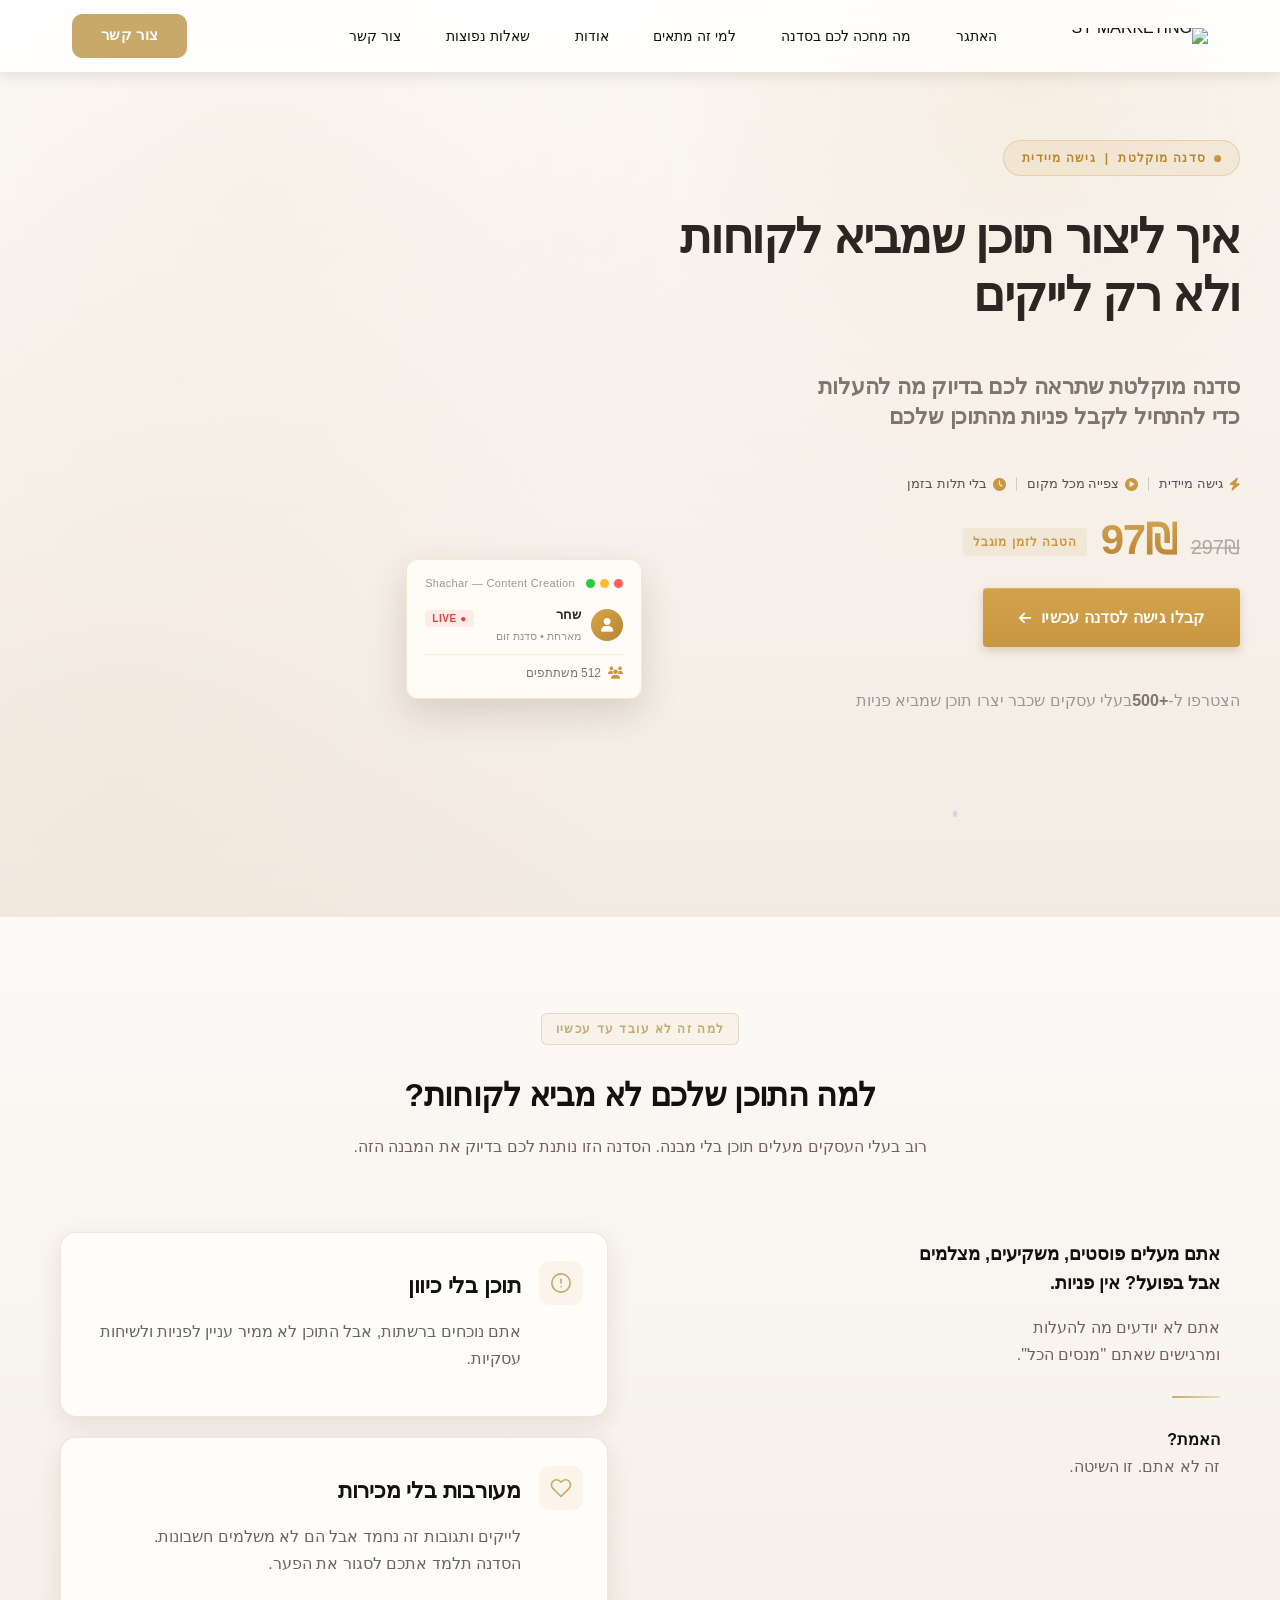
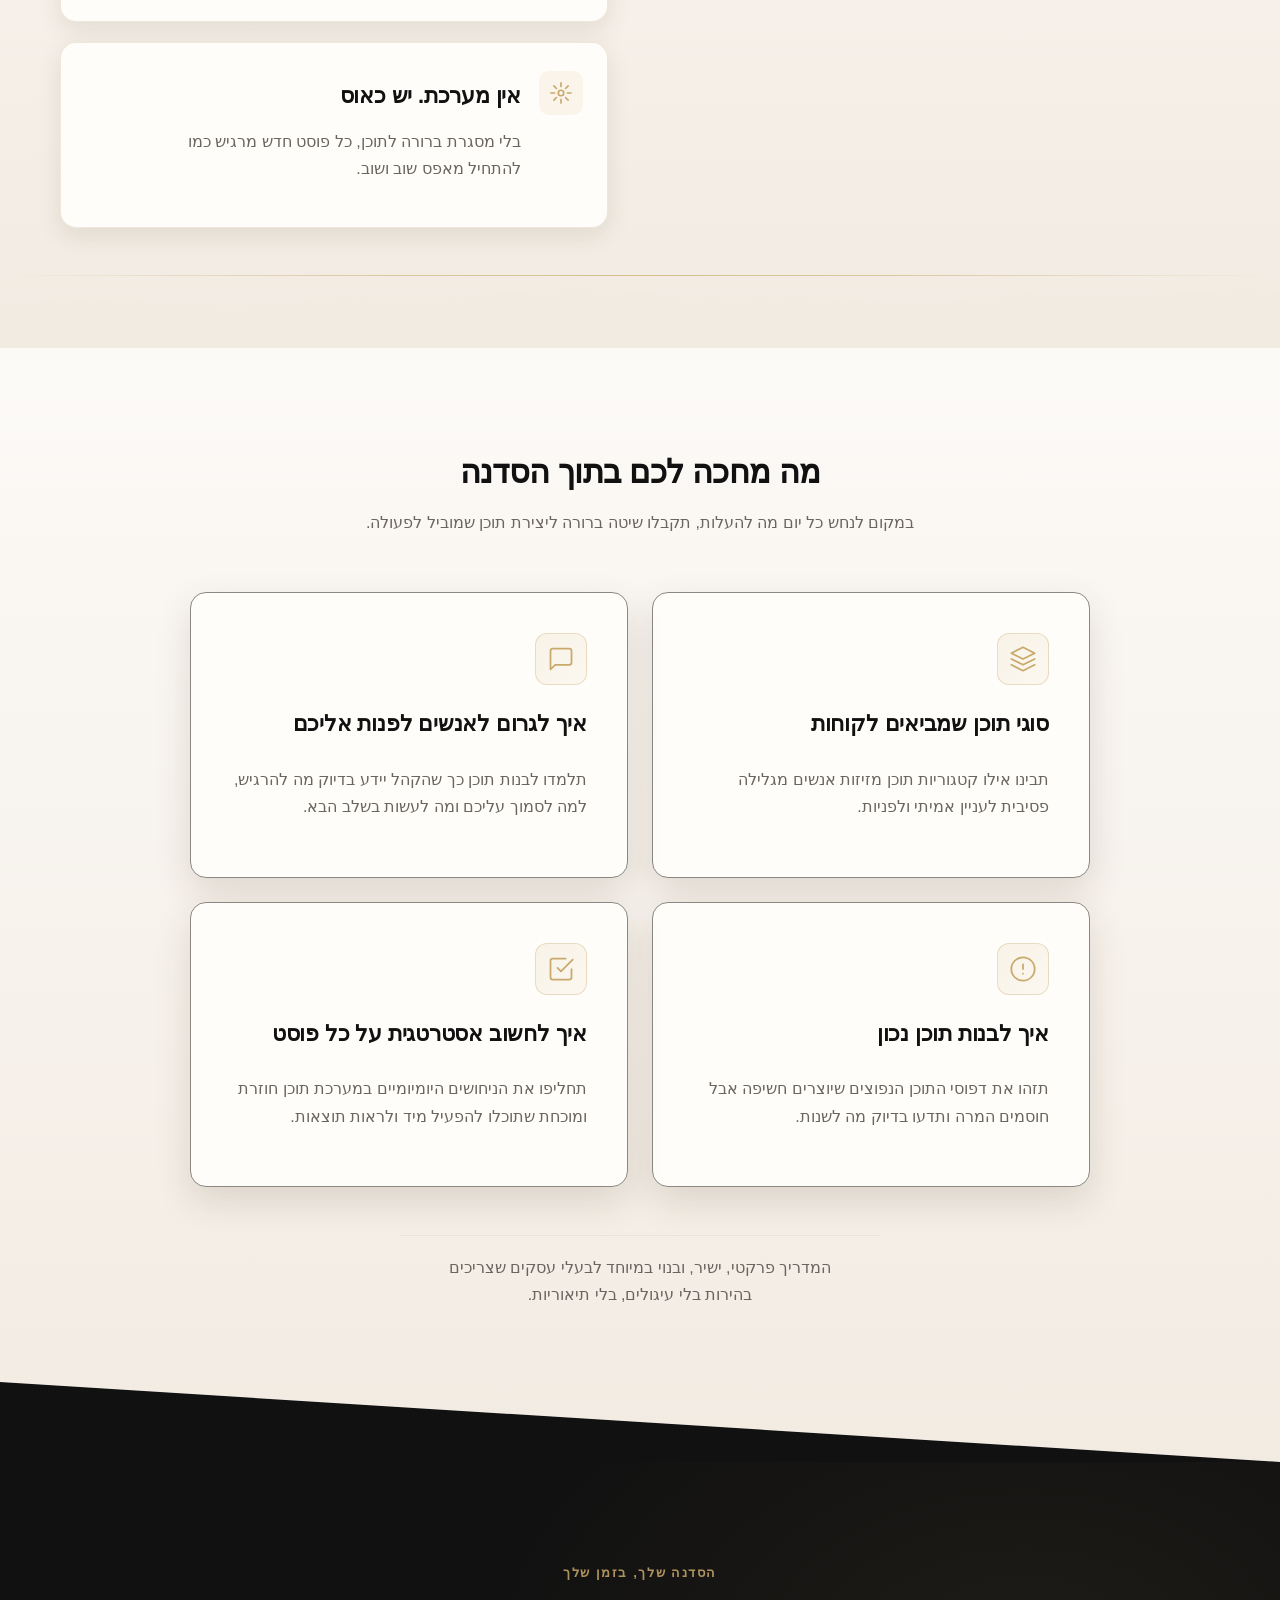
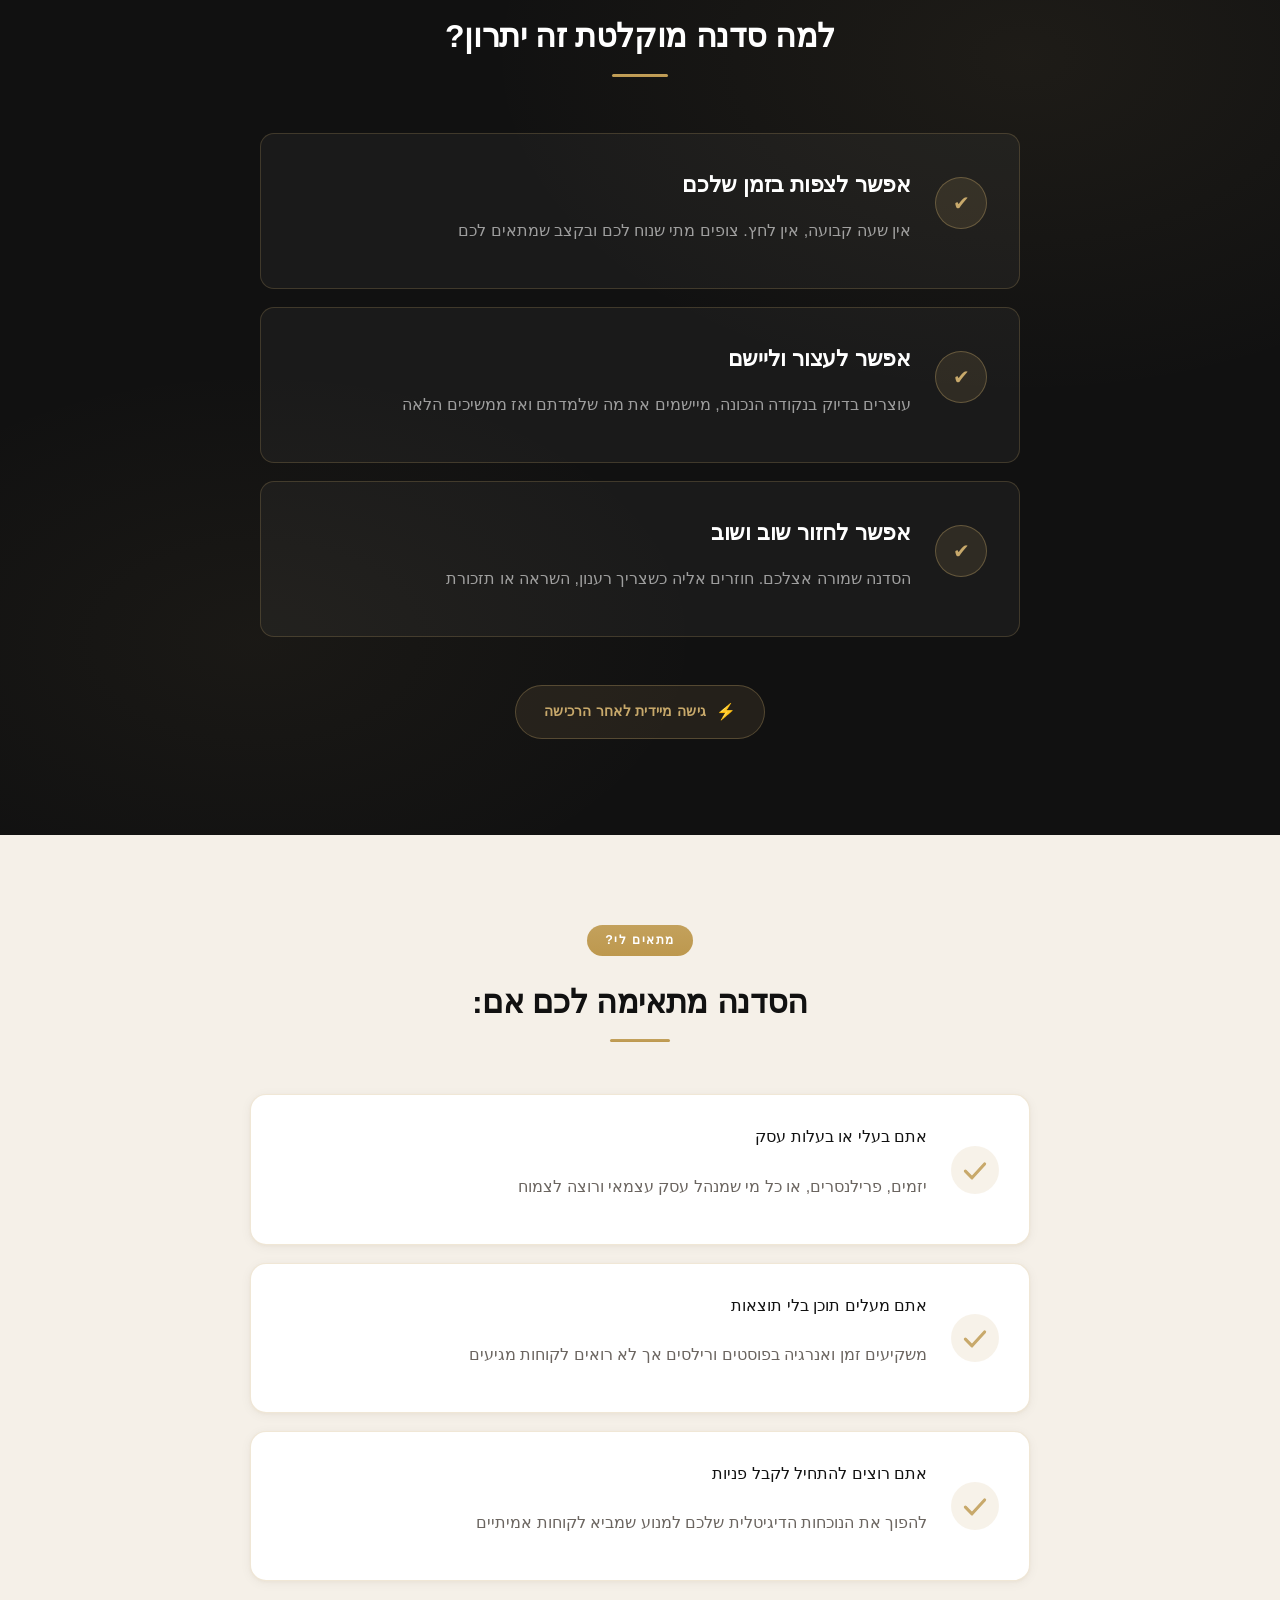
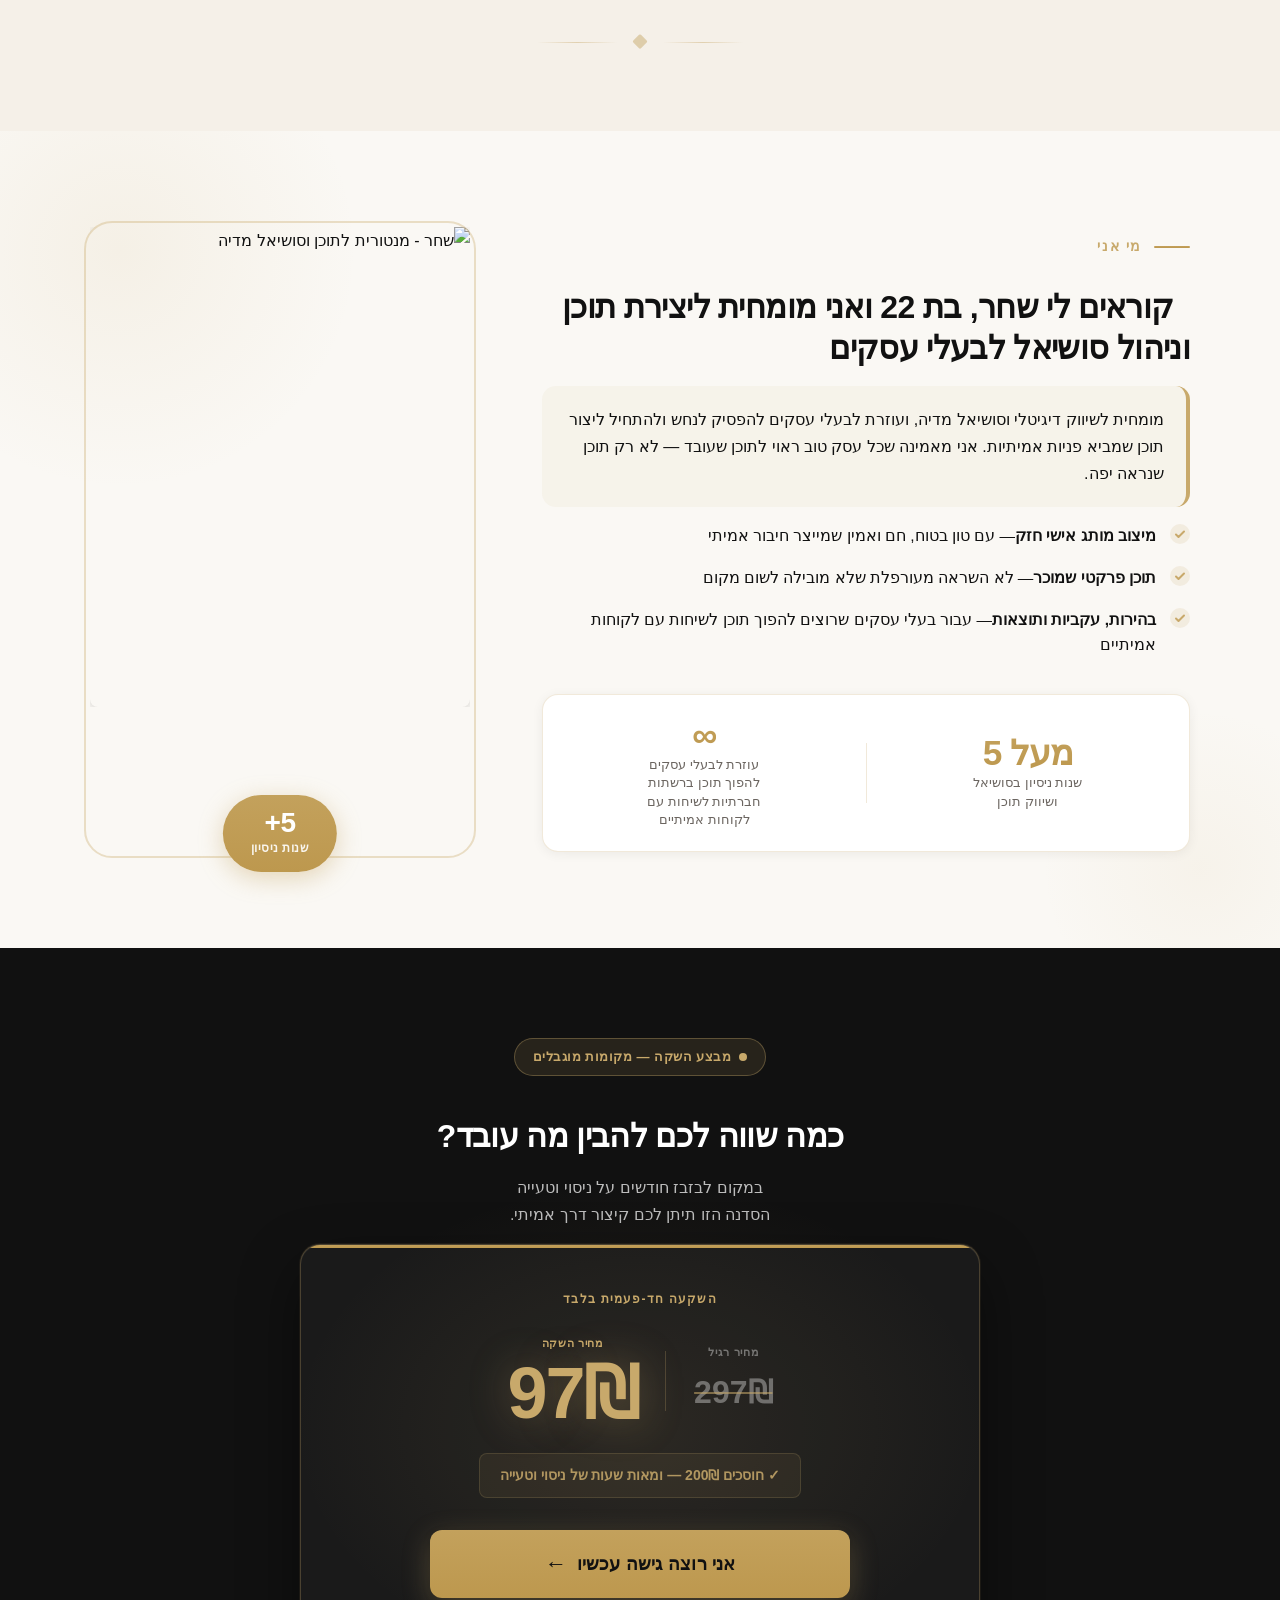
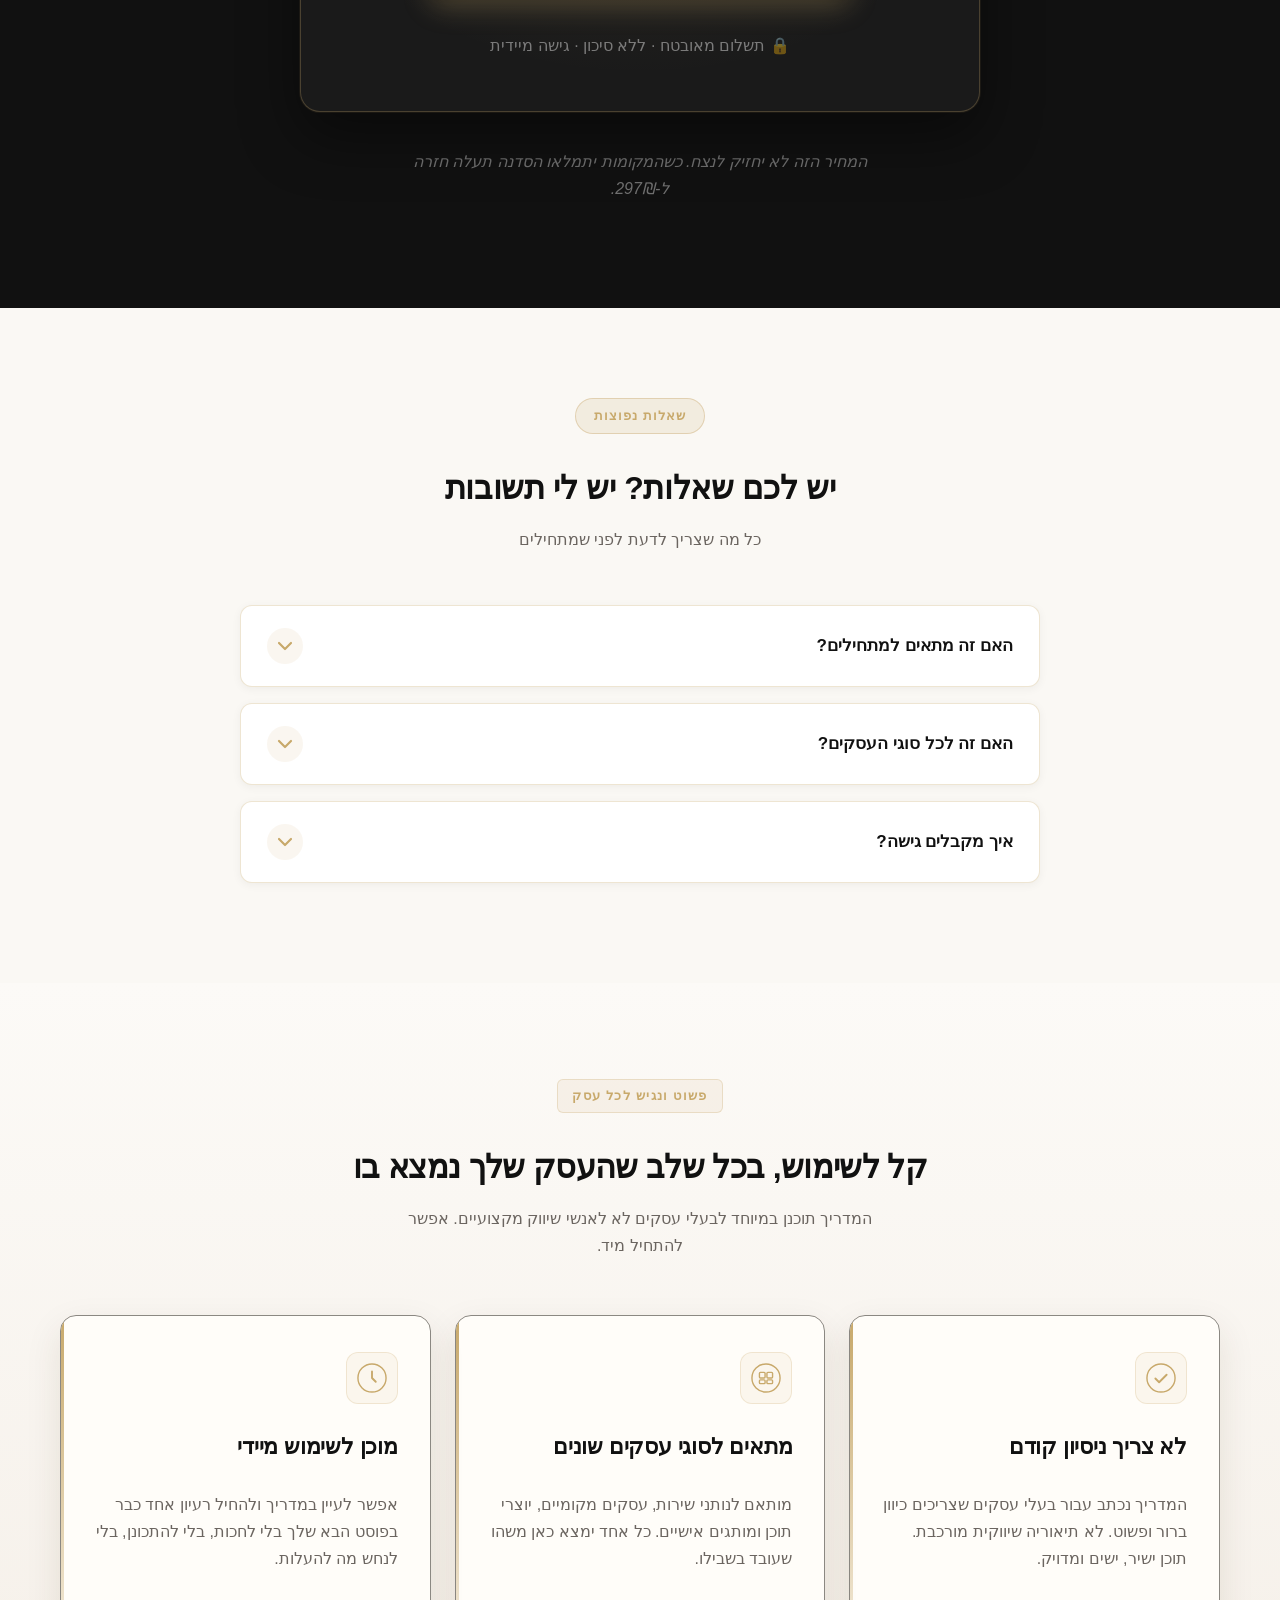
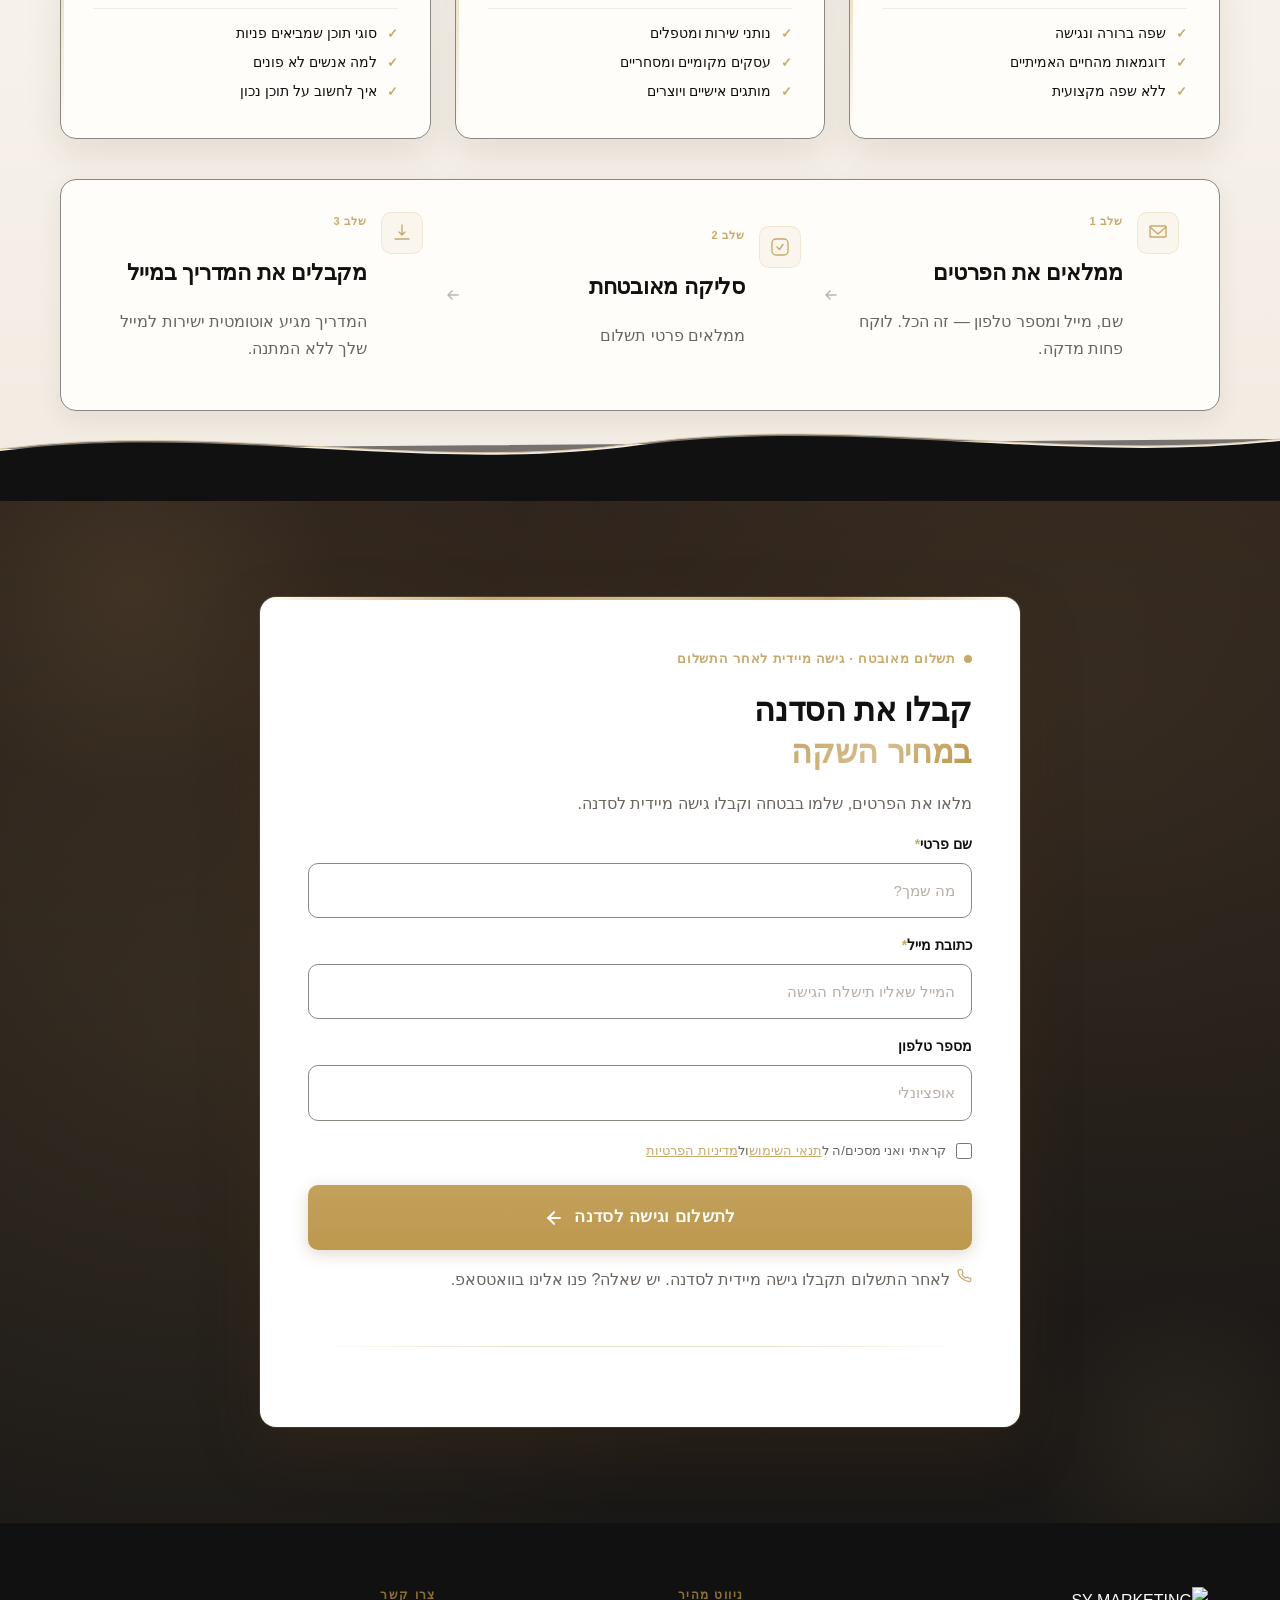
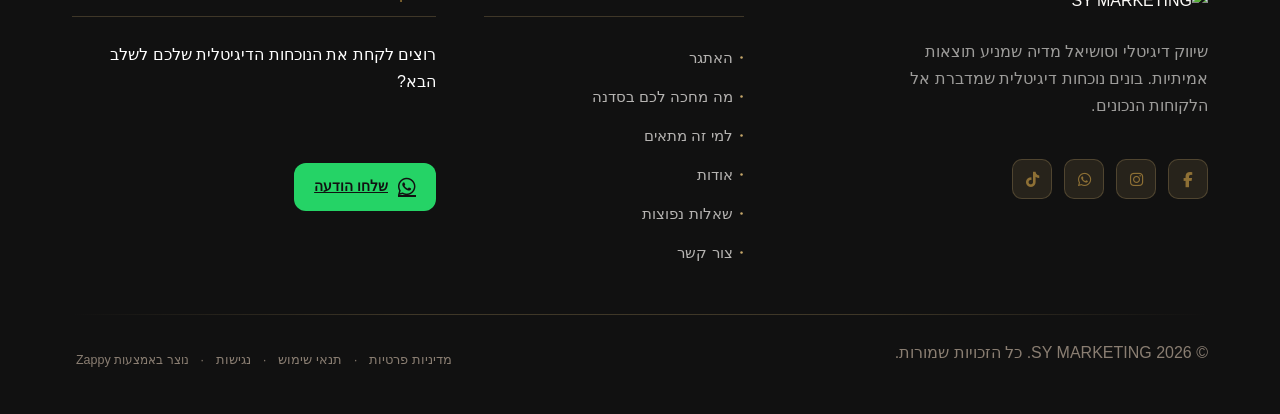
==== commit 7dab7266: "Background sync: Progressive GitHub Sync" ====
--- a/public/index.html
+++ b/public/index.html
@@ -1 +1 @@
-<!doctype html><html dir="rtl" lang="ar"><head><meta charset="UTF-8"><meta content="width=device-width,initial-scale=1" name="viewport"><meta content="index, follow" name="robots"><title>הפוסטים שלך מביאים לייקים? הגיע הזמן שיביאו לקוחות — שחר</title><meta content="בעל עסק שמעלה תוכן ולא רואה תוצאות? קבל עכשיו את המדריך החינמי עם 7 סוגי פוסטים שמביאים לקוחות אמיתיים — ישירות לוואטסאפ שלך." name="description"><meta content="פוסטים שמביאים לקוחות, איך לכתוב פוסטים שמוכרים ברשתות חברתיות, מדריך חינמי שיווק ברשתות חברתיות, שיווק תוכן לבעלי עסקים קטנים, תוכן שמוכר ברשתות חברתיות" name="keywords"><link href="/assets/favicon.ico" rel="icon" type="image/x-icon"><link href="/assets/favicon-16x16.png" rel="icon" type="image/png" sizes="16x16"><link href="/assets/favicon-32x32.png" rel="icon" type="image/png" sizes="32x32"><link href="/assets/favicon-48x48.png" rel="icon" type="image/png" sizes="48x48"><link href="/assets/favicon-192x192.png" rel="icon" type="image/png" sizes="192x192"><link href="/assets/favicon-512x512.png" rel="icon" type="image/png" sizes="512x512"><link href="/assets/apple-touch-icon.png" rel="apple-touch-icon"><script>!function(){"use strict";var t="4002b1db-fc84-4357-9c55-cdf8e3b1115f",e="https://api.zappy5.com/api/analytics/track",a=18e5,n=2592e6,o=!0,i=!0,r=!0;var s=function(){var e="zappy_visitor_"+t,a=null;try{if(a=localStorage.getItem(e)){var o=JSON.parse(a),i=Date.now();if(i-o.created<n)return o.lastSeen=i,localStorage.setItem(e,JSON.stringify(o)),o.id}}catch(t){console.warn("Zappy Analytics: LocalStorage not available")}var r="zv_"+Date.now()+"_"+Math.random().toString(36).substr(2,9);try{localStorage.setItem(e,JSON.stringify({id:r,created:Date.now(),lastSeen:Date.now()}))}catch(t){}return r}(),c=function(){var e="zappy_session_"+t,n=null;try{if(n=sessionStorage.getItem(e)){var o=JSON.parse(n),i=Date.now();if(i-o.timestamp<a)return o.timestamp=i,sessionStorage.setItem(e,JSON.stringify(o)),o.id}}catch(t){console.warn("Zappy Analytics: SessionStorage not available")}var r="zs_"+Date.now()+"_"+Math.random().toString(36).substr(2,9);try{sessionStorage.setItem(e,JSON.stringify({id:r,timestamp:Date.now()}))}catch(t){}return r}();function l(a,n){n=n||{};var o={website_id:t,event_type:a,page_path:window.location.pathname,referrer:document.referrer||"direct",visitor_id:s,session_id:c,metadata:n};if(navigator.sendBeacon){var i=new Blob([JSON.stringify(o)],{type:"application/json"});navigator.sendBeacon(e,i)}else fetch(e,{method:"POST",headers:{"Content-Type":"application/json"},body:JSON.stringify(o),keepalive:!0}).catch(function(t){console.warn("Zappy Analytics: Failed to track event",t)})}o&&l("pageview",{title:document.title,url:window.location.href}),i&&document.addEventListener("click",function(t){var e=t.target;if("BUTTON"===e.tagName||e.closest("button")){var a="BUTTON"===e.tagName?e:e.closest("button");l("click",{element:"button",text:a.textContent.trim().substring(0,100),id:a.id||null,class:a.className||null})}else if("A"===e.tagName||e.closest("a")){var n="A"===e.tagName?e:e.closest("a");l("navigation",{element:"link",text:n.textContent.trim().substring(0,100),href:n.href,external:n.hostname!==window.location.hostname})}},!0),r&&document.addEventListener("submit",function(t){var e=t.target;l("form_submit",{form_id:e.id||null,form_name:e.name||null,form_action:e.action||null,form_method:e.method||"GET"})},!0);var d=Date.now();window.addEventListener("beforeunload",function(){l("page_unload",{time_on_page:Math.floor((Date.now()-d)/1e3),page_path:window.location.pathname})}),window.zappyAnalytics={track:l,getVisitorId:function(){return s},getSessionId:function(){return c}}}()</script><meta content="הפוסטים שלך מביאים לייקים? הגיע הזמן שיביאו לקוחות — שחר" property="og:title"><meta content="בעל עסק שמעלה תוכן ולא רואה תוצאות? קבל עכשיו את המדריך החינמי עם 7 סוגי פוסטים שמביאים לקוחות אמיתיים — ישירות לוואטסאפ שלך." property="og:description"><meta content="summary_large_image" name="twitter:card"><meta content="הפוסטים שלך מביאים לייקים? הגיע הזמן שיביאו לקוחות — שחר" name="twitter:title"><meta content="בעל עסק שמעלה תוכן ולא רואה תוצאות? קבל עכשיו את המדריך החינמי עם 7 סוגי פוסטים שמביאים לקוחות אמיתיים — ישירות לוואטסאפ שלך." name="twitter:description"><link href="/styles.css" rel="stylesheet"><link href="https://cdnjs.cloudflare.com/ajax/libs/font-awesome/6.4.0/css/all.min.css" rel="stylesheet" crossorigin="anonymous" integrity="sha512-iecdLmaskl7CVkqkXNQ/ZH/XLlvWZOJyj7Yy7tcenmpD1ypASozpmT/E0iPtmFIB46ZmdtAc9eNBvH0H/ZpiBw==" referrerpolicy="no-referrer"/><style id="zappy-dropdown-submenu-styles">#navMenu li:has(.sub-menu),.nav-menu li:has(.sub-menu),.navbar li:has(.sub-menu),nav li:has(.sub-menu){position:relative}#navMenu .sub-menu,.nav-menu .sub-menu,.navbar .sub-menu,nav .sub-menu{display:block!important;position:absolute!important;top:100%;left:0;min-width:220px;background:#fff;border-radius:8px;box-shadow:0 8px 25px rgba(0,0,0,.15);padding:8px 0;opacity:0;visibility:hidden;transform:translateY(10px);transition:all .3s ease;z-index:1000;list-style:none;pointer-events:none}#navMenu li:hover>.sub-menu,.nav-menu li:hover>.sub-menu,.navbar li:hover>.sub-menu,nav li:hover>.sub-menu{opacity:1!important;visibility:visible!important;transform:translateY(0)!important;pointer-events:auto!important}.sub-menu li{list-style:none;margin:0;padding:0}.sub-menu a{display:block!important;padding:10px 16px!important;color:var(--text-dark,#333)!important;font-weight:500;text-decoration:none;white-space:nowrap;transition:background-color .2s}.sub-menu .zappy-nav-child>a{padding-left:28px!important;font-size:.9em!important;opacity:.85!important}[dir=rtl] .sub-menu .zappy-nav-child>a,html[lang=ar] .sub-menu .zappy-nav-child>a,html[lang=he] .sub-menu .zappy-nav-child>a{padding-left:10px!important;padding-right:28px!important}.sub-menu .zappy-nav-parent>a{font-weight:600!important}.sub-menu a:hover{background-color:#f5f5f5}[dir=rtl] .nav-menu .sub-menu,[dir=rtl] .navbar .sub-menu,[dir=rtl] nav .sub-menu,html[lang=ar] .nav-menu .sub-menu,html[lang=ar] .navbar .sub-menu,html[lang=ar] nav .sub-menu,html[lang=he] .nav-menu .sub-menu,html[lang=he] .navbar .sub-menu,html[lang=he] nav .sub-menu{left:auto!important;right:0!important}.sub-menu:empty,.sub-menu:not(:has(li)):not(:has(> a)),.sub-menu:not(:has(li:not(.zappy-hidden-menu-item))):not(:has(> a)){display:none!important;opacity:0!important;visibility:hidden!important;pointer-events:none!important}li:has(.menu-group-title):hover>.sub-menu{opacity:1!important;visibility:visible!important;transform:translateY(0)!important;pointer-events:auto!important}#navMenu>li>.menu-group-title,.nav-menu>li>.menu-group-title{display:inline-block;padding:.5rem 1rem;cursor:default;user-select:none}@media (max-width:768px){#navMenu .sub-menu,.nav-menu .sub-menu,.navbar .sub-menu,nav .sub-menu{position:static!important;transform:none!important;box-shadow:none!important;background:0 0!important;max-height:0;overflow:hidden;opacity:0;visibility:hidden;transition:max-height .3s ease,opacity .3s ease;padding:0!important;border-radius:0!important}#navMenu .sub-menu.mobile-expanded,.nav-menu .sub-menu.mobile-expanded,.navbar .sub-menu.mobile-expanded{max-height:none!important;overflow-y:visible!important;opacity:1!important;visibility:visible!important;padding:8px 0 8px 16px!important}[dir=rtl] .sub-menu.mobile-expanded,html[lang=he] .sub-menu.mobile-expanded{padding:8px 16px 8px 0!important}#navMenu li:hover>.sub-menu,.nav-menu li:hover>.sub-menu,.navbar li:hover>.sub-menu,nav li:hover>.sub-menu{opacity:0;visibility:hidden;pointer-events:none}#navMenu li>.sub-menu.mobile-expanded,.nav-menu li>.sub-menu.mobile-expanded,.navbar li>.sub-menu.mobile-expanded,nav li>.sub-menu.mobile-expanded{opacity:1!important;visibility:visible!important;pointer-events:auto!important}#navMenu li:has(.sub-menu),.nav-menu li:has(.sub-menu),.navbar li:has(.sub-menu),nav li:has(.sub-menu){display:flex!important;flex-wrap:wrap!important;align-items:center!important;position:relative!important;min-height:44px!important}#navMenu li:has(.sub-menu)>a,.nav-menu li:has(.sub-menu)>a,.navbar li:has(.sub-menu)>a,nav li:has(.sub-menu)>a{flex:1!important;min-width:0!important}#navMenu li:has(.sub-menu)>.menu-group-title,.nav-menu li:has(.sub-menu)>.menu-group-title,.navbar li:has(.sub-menu)>.menu-group-title,nav li:has(.sub-menu)>.menu-group-title{flex:1!important;min-width:0!important;padding:0!important;line-height:inherit!important}#navMenu li:has(.sub-menu)>.sub-menu,.nav-menu li:has(.sub-menu)>.sub-menu,.navbar li:has(.sub-menu)>.sub-menu,nav li:has(.sub-menu)>.sub-menu{flex-basis:100%!important;width:100%!important}#navMenu li:has(.sub-menu)>a [class*=arrow],#navMenu li:has(.sub-menu)>a [class*=chevron],.nav-menu li:has(.sub-menu)>a .fa-angle-down,.nav-menu li:has(.sub-menu)>a .fa-chevron-down,.nav-menu li:has(.sub-menu)>a [class*=arrow],.nav-menu li:has(.sub-menu)>a [class*=chevron],nav li:has(.sub-menu)>a [class*=arrow],nav li:has(.sub-menu)>a [class*=chevron]{display:none!important;visibility:hidden!important}.mobile-submenu-toggle{display:flex!important;align-items:center!important;justify-content:center!important;width:44px!important;height:auto!important;background:0 0!important;border:none!important;cursor:pointer!important;color:var(--text-light)!important;position:static!important;flex-shrink:0!important;align-self:stretch!important;z-index:2!important;padding:0!important;margin:0!important}.mobile-submenu-toggle::after{content:''!important;width:0!important;height:0!important;border-left:6px solid transparent!important;border-right:6px solid transparent!important;border-top:7px solid currentColor!important;transition:transform .3s ease!important}.mobile-submenu-toggle.expanded::after{transform:rotate(180deg)!important}.sub-menu a{padding:10px 0!important;display:block!important;color:var(--text-light)!important;white-space:normal!important}.sub-menu .zappy-nav-child>a{padding-left:28px!important;font-size:.9em!important;opacity:.85!important}[dir=rtl] .sub-menu .zappy-nav-child>a,html[lang=ar] .sub-menu .zappy-nav-child>a,html[lang=he] .sub-menu .zappy-nav-child>a{padding-left:0!important;padding-right:28px!important}.sub-menu .zappy-nav-parent>a{font-weight:600!important}#navMenu.active,.nav-menu.active{max-width:100vw!important;overflow-x:hidden!important;box-sizing:border-box!important}.navbar .sub-menu li a,.zappy-products-dropdown .sub-menu a,nav.navbar .sub-menu li a{color:var(--text-light)!important}}@media (min-width:769px){.mobile-submenu-toggle{display:none!important}}</style><style id="mobile-lang-menu-deployed-css">@media (max-width:768px){.lang-switcher,.nav-container .lang-switcher,.nav-cta-container .lang-switcher,.nav-ecommerce-icons .lang-switcher,.nav-icons-left .lang-switcher,.navbar .lang-switcher,.navbar .nav-cta-container .lang-switcher{display:none!important}.mobile-lang-menu{width:100%;border-top:1px solid rgba(128,128,128,.2);padding:8px 0 0 0;margin-top:8px}.mobile-lang-toggle{display:flex!important;align-items:center;justify-content:space-between;width:100%;padding:12px 16px;background:0 0;border:none;cursor:pointer;font-size:15px;color:inherit;font-family:inherit}.mobile-lang-toggle::after{content:'';display:inline-block;width:8px;height:8px;border-right:2px solid currentColor;border-bottom:2px solid currentColor;transform:rotate(45deg);transition:transform .3s ease;margin-left:8px}.mobile-lang-toggle.expanded::after{transform:rotate(-135deg)}.mobile-lang-options{max-height:0;overflow:hidden;transition:max-height .3s ease}.mobile-lang-options.expanded{max-height:300px}.mobile-lang-option{display:flex!important;align-items:center;gap:10px;padding:10px 24px;text-decoration:none;color:inherit;font-size:14px;font-family:inherit}.mobile-lang-option:hover{background:rgba(128,128,128,.1)}.mobile-lang-option.active{font-weight:600;opacity:.7;pointer-events:none}.mobile-lang-option img{width:20px;height:20px;border-radius:50%}}@media (min-width:769px){.mobile-lang-menu{display:none!important}}</style><style id="zappy-widget-visibility">#mic-access-tool-box,#mic-access-tool-general-button,#mic-init-access-tool #mic-access-tool-box,#mic-init-access-tool #mic-access-tool-general-button,#mic-init-access-tool .mic-access-tool-general-button,._access-icon,._access-menu,.mic-access-tool-box,.mic-access-tool-general-button,div[id*=mic-access-tool-box]{display:none!important;visibility:hidden!important;opacity:0!important;pointer-events:none!important}</style></head><body><nav class="navbar" dir="rtl"><button class="mobile-toggle" id="mobileToggle" aria-label="Menu"><svg viewBox="0 0 24 24" fill="none" height="24" width="24" class="hamburger-icon"><path d="M3 12h18M3 6h18M3 18h18" stroke-width="2" stroke="currentColor" stroke-linecap="round"></path></svg><svg viewBox="0 0 24 24" fill="none" height="24" width="24" class="close-icon" style="display:none"><path d="M18 6L6 18M6 6l12 12" stroke-width="2" stroke="currentColor" stroke-linecap="round"></path></svg></button><button class="phone-header-btn" aria-label="Call" data-phone=""><svg viewBox="0 0 24 24" fill="currentColor" height="20" width="20"><path d="M22 16.92v3a2 2 0 0 1-2.18 2 19.79 19.79 0 0 1-8.63-3.07 19.5 19.5 0 0 1-6-6 19.79 19.79 0 0 1-3.07-8.67A2 2 0 0 1 4.11 2h3a2 2 0 0 1 2 1.72 12.84 12.84 0 0 0 .7 2.81 2 2 0 0 1-.45 2.11L8.09 9.91a16 16 0 0 0 6 6l1.27-1.27a2 2 0 0 1 2.11-.45 12.84 12.84 0 0 0 2.81.7A2 2 0 0 1 22 16.92z"></path></svg></button><div class="nav-container"><div class="nav-right-group"><div class="nav-brand"><a href="/" class="logo-link"><img alt="SY MARKETING" src="/assets/logo.webp" class="logo"></a></div><ul class="nav-menu" id="navMenu"><li><a href="#zappy-section-1">האתגר</a></li><li><a href="#benefits">מה מחכה לכם בסדנה</a></li><li><a href="#zappy-section-7">שאלות נפוצות</a></li><li><a href="#zappy-section-11">למי זה מתאים</a></li><li><a href="#ai-section-1776689419528-bd020oe">אודות</a></li></ul></div><div class="nav-cta-container"><li class="nav-cta-item"><a href="#cta" class="nav-cta-btn">צור קשר</a></li></div></div></nav><script>window.addEventListener("load",function(){const e=document.querySelector(".navbar, nav, header");if(!e)return void console.log("[Navbar] Navbar element not found");let t=document.getElementById("mobileToggle")||document.querySelector(".mobile-toggle")||document.querySelector(".hamburger")||document.querySelector(".hamburger-menu")||document.querySelector(".menu-toggle")||document.querySelector(".burger-menu")||document.querySelector('[aria-label="Menu"]')||document.querySelector('[aria-label="תפריט"]');const o=document.querySelector(".phone-header-btn"),n=window.getComputedStyle(e);let r=n.backgroundColor;if(console.log("[Navbar] Initial navbar background:",r),"transparent"===r||"rgba(0, 0, 0, 0)"===r||r.startsWith("rgba")&&r.includes(", 0)")){const e=n.backgroundImage;if(e&&"none"!==e)console.log("[Navbar] Navbar has background image/gradient, using dark text"),r="rgb(240, 240, 240)";else{const e=window.getComputedStyle(document.body).backgroundColor;console.log("[Navbar] Navbar transparent, using body background:",e),r=e}}const i=r.match(/\d+/g);if(i&&i.length>=3){const e=(.299*parseInt(i[0])+.587*parseInt(i[1])+.114*parseInt(i[2]))/255;console.log("[Navbar] Mobile button colors preserved from Claude CSS (luminance:",e.toFixed(2)+")");const n=document.createElement("style");n.id="zappy-mobile-nav-fix";document.documentElement.lang;document.documentElement.dir,n.textContent='\n        /* Hide mobile buttons on desktop, show only on mobile */\n        @media (min-width: 769px) {\n          .mobile-toggle,\n          .phone-header-btn {\n            display: none !important;\n          }\n        }\n        \n        /* Show and position mobile buttons correctly on mobile */\n        @media (max-width: 768px) {\n          .mobile-toggle,\n          .phone-header-btn {\n            position: absolute !important;\n            top: 50% !important;\n            transform: translateY(-50%) !important;\n            z-index: 1001 !important;\n            display: flex !important;\n            align-items: center !important;\n            justify-content: center !important;\n            width: 36px !important;\n            height: 36px !important;\n            border-radius: 50% !important;\n            border: none !important;\n            cursor: pointer !important;\n            padding: 6px !important;\n            background: none !important;\n            color: var(--nav-text, var(--text-light)) !important;\n          }\n          \n          /* LTR positioning (default): hamburger LEFT, phone RIGHT */\n          html:not([dir="rtl"]):not([lang="he"]):not([lang="ar"]) .mobile-toggle,\n          html[dir="ltr"] .mobile-toggle {\n            left: 12px !important;\n            right: auto !important;\n          }\n          html:not([dir="rtl"]):not([lang="he"]):not([lang="ar"]) .phone-header-btn,\n          html[dir="ltr"] .phone-header-btn {\n            right: 12px !important;\n            left: auto !important;\n          }\n          \n          /* RTL positioning: hamburger RIGHT, phone LEFT */\n          html[dir="rtl"] .mobile-toggle,\n          html[lang="he"] .mobile-toggle,\n          html[lang="ar"] .mobile-toggle {\n            right: 12px !important;\n            left: auto !important;\n          }\n          html[dir="rtl"] .phone-header-btn,\n          html[lang="he"] .phone-header-btn,\n          html[lang="ar"] .phone-header-btn {\n            left: 12px !important;\n            right: auto !important;\n          }\n          \n          /* CRITICAL: Ensure nav-container has min-height on mobile */\n          /* All children are positioned absolutely/fixed on mobile, so height:auto collapses to 0 */\n          .nav-container {\n            min-height: 70px !important;\n            position: relative !important;\n          }\n          \n          /* Ensure SVG icons are properly sized and inherit color */\n          .mobile-toggle svg,\n          .phone-header-btn svg {\n            width: 24px !important;\n            height: 24px !important;\n            /* Don\'t force display - let JavaScript control hamburger/close toggle */\n          }\n          \n          /* Reset nav-cta-container on mobile - remove desktop box-shadow/padding */\n          /* that creates a visible ghost box when CTA button is hidden */\n          .nav-cta-container {\n            box-shadow: none !important;\n            padding: 0 !important;\n          }\n          \n          /* Hide nav-cta-container entirely on mobile when there\'s no lang-switcher */\n          /* (only the CTA button is inside, and it\'s hidden on mobile) */\n          .nav-cta-container:not(:has(.lang-switcher)) {\n            display: none !important;\n          }\n          \n          /* CRITICAL: Prevent hero image fade gradient from bleeding over headline text */\n          /* The .image-fade-gradient has bottom: -30px (extends below parent) */\n          /* On mobile stacked layout, this overlaps the h1 text below the image */\n          .hero-image-column {\n            overflow: hidden !important;\n          }\n          .image-fade-gradient {\n            bottom: 0 !important;\n          }\n          \n          /* Hide desktop language switcher on mobile - hamburger menu handles it */\n          /* High specificity to override stored CSS */\n          .lang-switcher,\n          .nav-cta-container .lang-switcher,\n          .nav-container .lang-switcher,\n          .navbar .lang-switcher,\n          .navbar .nav-cta-container .lang-switcher {\n            display: none !important;\n          }\n        }\n      ';const r=document.getElementById("zappy-mobile-nav-fix");r&&r.remove(),document.head.appendChild(n),console.log("[Navbar] Critical CSS injected for mobile nav positioning");const l=window.innerWidth<=768;if(t){const e=t.querySelector(".hamburger-icon"),o=t.querySelector(".close-icon");e&&(e.style.setProperty("width","24px","important"),e.style.setProperty("height","24px","important"),e.style.setProperty("display","block","important")),o&&(o.style.setProperty("width","24px","important"),o.style.setProperty("height","24px","important"),o.style.setProperty("display","none","important")),l?(t.style.setProperty("position","absolute","important"),t.style.setProperty("top","50%","important"),t.style.setProperty("transform","translateY(-50%)","important"),t.style.setProperty("z-index","1001","important"),t.style.removeProperty("left"),t.style.removeProperty("right"),console.log("[Navbar] Mobile toggle positioning applied (mobile viewport)")):(t.style.removeProperty("position"),t.style.removeProperty("top"),t.style.removeProperty("transform"),t.style.removeProperty("z-index"),t.style.removeProperty("left"),t.style.removeProperty("right"),console.log("[Navbar] Desktop viewport - cleared mobile toggle inline positioning"))}if(o){const e=o.querySelector("svg");e&&(e.style.width="24px",e.style.height="24px",e.setAttribute("width","24"),e.setAttribute("height","24")),l?(o.style.setProperty("position","absolute","important"),o.style.setProperty("top","50%","important"),o.style.setProperty("transform","translateY(-50%)","important"),o.style.setProperty("z-index","1001","important"),o.style.removeProperty("left"),o.style.removeProperty("right"),console.log("[Navbar] Phone button positioning applied (mobile viewport)")):(o.style.removeProperty("position"),o.style.removeProperty("top"),o.style.removeProperty("transform"),o.style.removeProperty("z-index"),o.style.removeProperty("left"),o.style.removeProperty("right"),console.log("[Navbar] Desktop viewport - cleared phone button inline positioning"))}}else console.log("[Navbar] Could not parse background color:",r);t=document.getElementById("mobileToggle")||document.querySelector(".mobile-toggle")||document.querySelector(".hamburger")||document.querySelector(".hamburger-menu")||document.querySelector(".menu-toggle")||document.querySelector(".burger-menu")||document.querySelector('[aria-label="Menu"]')||document.querySelector('[aria-label="תפריט"]');const l=document.getElementById("navMenu")||document.querySelector(".nav-menu")||document.querySelector(".nav-links")||document.querySelector("nav ul:not(.submenu)");if(!t||!l)return void console.log("[Navbar] Mobile toggle or menu not found:",{toggle:!!t,menu:!!l});l.id||(l.id="navMenu"),console.log("[Navbar] Initializing mobile menu...");const a=t.cloneNode(!0);t.parentNode.replaceChild(a,t),a.addEventListener("click",function(e){e.preventDefault(),e.stopPropagation();const t=this.querySelector(".hamburger-icon"),o=this.querySelector(".close-icon");l.classList.contains("active")?(l.classList.remove("active"),t&&t.style.setProperty("display","block","important"),o&&o.style.setProperty("display","none","important"),document.body.style.overflow="",console.log("[Navbar] Menu closed")):(l.classList.add("active"),t&&t.style.setProperty("display","none","important"),o&&o.style.setProperty("display","block","important"),document.body.style.overflow="hidden",console.log("[Navbar] Menu opened"))}),l.querySelectorAll("a").forEach(function(e){e.addEventListener("click",function(){if("#"===this.getAttribute("href"))return;const e=a.querySelector(".hamburger-icon"),t=a.querySelector(".close-icon");l.classList.remove("active"),e&&e.style.setProperty("display","block","important"),t&&t.style.setProperty("display","none","important"),document.body.style.overflow="",console.log("[Navbar] Menu closed (link clicked)")})});var s=l.querySelectorAll(".dropdown-toggle");s.forEach(function(e){e.addEventListener("click",function(e){e.preventDefault(),e.stopPropagation();var t=this.closest(".nav-dropdown");t&&(t.parentNode.querySelectorAll(".nav-dropdown.open").forEach(function(e){e!==t&&e.classList.remove("open")}),t.classList.toggle("open"),console.log("[Navbar] Dropdown toggled:",t.classList.contains("open")?"open":"closed"))})}),document.addEventListener("click",function(e){e.target.closest(".nav-dropdown")||document.querySelectorAll(".nav-dropdown.open").forEach(function(e){e.classList.remove("open")})}),console.log("[Navbar] Dropdown handlers initialized for "+s.length+" dropdowns"),o&&o.addEventListener("click",function(){const e=document.querySelectorAll('a[href^="tel:"]'),t=e.length>0?e[0].getAttribute("href").replace("tel:",""):"[business_phone]";window.location.href="tel:"+t,console.log("[Navbar] Phone button clicked")}),console.log("[Navbar] Mobile menu initialized successfully");const p=function(){const e=document.querySelector(".whatsapp-float");e&&(window.innerWidth>=769?(e.style.setProperty("display","none","important"),e.style.setProperty("visibility","hidden","important"),e.style.setProperty("opacity","0","important"),e.style.setProperty("pointer-events","none","important"),console.log("[WhatsApp] Button hidden on desktop")):(e.style.removeProperty("display"),e.style.removeProperty("visibility"),e.style.removeProperty("opacity"),e.style.removeProperty("pointer-events"),console.log("[WhatsApp] Button visible on mobile")))};let c;p(),window.addEventListener("resize",function(){clearTimeout(c),c=setTimeout(p,100)})})</script><main><section class="index-hero-section" id="index-hero-section" data-layout-spec="בית-hero" dir="rtl" data-hero-type="side-by-side"><div class="index-hero-container"><div class="index-hero-content"><div class="index-hero-badge"><span class="index-hero-badge-dot"></span>סדנה מוקלטת&nbsp;&nbsp;|&nbsp;&nbsp;גישה מיידית</div><h1 class="index-hero-h1">איך ליצור תוכן שמביא לקוחות ולא רק לייקים</h1><h3 class="index-hero-subtitle">סדנה מוקלטת שתראה לכם בדיוק מה להעלות<br class="index-hero-br">כדי להתחיל לקבל פניות מהתוכן שלכם</h3><div class="index-hero-trust-row"><span class="index-hero-trust-badge"><i class="fa-solid fa-bolt"></i>גישה מיידית</span><span class="index-hero-trust-sep"></span><span class="index-hero-trust-badge"><i class="fa-solid fa-play-circle" data-element-id="icon-1776680223633-d3kv3tmv0" data-element-type="icon" data-icon-type="fontawesome"></i>צפייה מכל מקום</span><span class="index-hero-trust-sep"></span><span class="index-hero-trust-badge"><i class="fa-solid fa-clock" data-element-id="icon-1776680223633-xok40w7h9" data-element-type="icon" data-icon-type="fontawesome"></i>בלי תלות בזמן</span></div><div class="index-hero-price-block"><span class="index-hero-price-old">297₪</span><span class="index-hero-price-current">97₪</span><span class="index-hero-price-label">הטבה לזמן מוגבל</span></div><p><a href="#cta" class="btn-primary index-hero-cta" data-element-id="btn-1776680223628-kgteo7ez0" data-element-type="button" data-native-element="true">קבלו גישה לסדנה עכשיו<i class="fa-solid fa-arrow-left index-hero-cta-arrow"></i></a></p><p class="index-hero-micro-proof">הצטרפו ל-<strong>+500</strong>בעלי עסקים שכבר יצרו תוכן שמביא פניות</p></div><div class="index-hero-media"><div class="index-hero-img-wrapper"><div class="zappy-inserted-element" id="zappy-element-1776687693950-5yhkgv504" style="max-width:570px;margin:20px auto;text-align:center;justify-content:center" data-element-id="zappy-element-1776687693950-5yhkgv504" data-element-type="image"><div style="position:relative !important;overflow:hidden !important;width:520px !important;max-width:100% !important;margin-left:auto !important;margin-right:auto !important;height:293px !important;display:block !important" data-element-type="image" data-element-id="zappy-element-1776687693950-5yhkgv504" data-zappy-wrapper-margins-applied="true" data-zappy-zoom-clip="true" data-zappy-zoom-wrapper="true" data-zappy-zoom-wrapper-height="293px" data-zappy-zoom-wrapper-width="520px" data-zappy-zoom-wrapper-width-mode="px"><img alt="Image" src="/assets/image-1776689156520-cdenlq.webp?v=1776689158489" data-element-id="zappy-element-1776687693950-5yhkgv504" data-element-type="image" data-zappy-object-position="59% 93%" data-zappy-zoom="1.2" style="border-radius:8px;width:121.012% !important;height:120% !important;max-width:none !important;object-fit:cover !important;margin:0px !important;object-position:59% 93% !important;display:block !important;max-height:none !important;position:absolute !important;left:-12.397% !important;top:-18.6% !important" data-zappy-original-height="293" data-zappy-original-width="520" id="zappy-element-1776687693950-5yhkgv504"></div></div><div class="index-hero-zoom-card"><div class="index-hero-zoom-header"><span class="index-hero-zoom-dot red"></span><span class="index-hero-zoom-dot yellow"></span><span class="index-hero-zoom-dot green"></span><span class="index-hero-zoom-title">Shachar — Content Creation</span></div><div class="index-hero-zoom-body"><div class="index-hero-zoom-avatar"><i class="fa-solid fa-user" data-element-id="icon-1776680223633-5ht3ryuou" data-element-type="icon" data-icon-type="fontawesome"></i></div><div class="index-hero-zoom-info"><span class="index-hero-zoom-name">שחר</span><span class="index-hero-zoom-sub">מארחת • סדנת זום</span></div><p><span class="index-hero-zoom-live">● LIVE</span></p></div><div class="index-hero-zoom-participants"><i class="fa-solid fa-users" data-element-id="icon-1776680223633-2p53d6wcy" data-element-type="icon" data-icon-type="fontawesome" style="cursor:pointer"></i><span>512 משתתפים</span></div></div></div></div><div class="zappy-inserted-element" id="zappy-element-1776688791540-ps76lxjfy" style="margin:20px auto;text-align:center;display:flex;justify-content:center;cursor:pointer;max-width:1440px" data-element-id="zappy-element-1776688791540-ps76lxjfy" data-element-type="iframe" data-iframe-editable="true" data-zappy-media-cell="true" data-zappy-newly-inserted="true"><div style="width:100%;max-width:600px" data-custom-width="" data-full-width=""><div style="position:relative;width:100%;height:0px;padding-bottom:56.25%;background:rgb(249, 250, 251);border-radius:8px;overflow:hidden;border:2px dashed rgb(209, 213, 219);cursor:pointer" data-element-type="iframe" data-iframe-editable="true" data-custom-height=""><div style="position:absolute;top:0px;left:0px;width:100%;height:100%;display:flex;align-items:center;justify-content:center;text-align:center;flex-direction:column;color:rgb(107, 114, 128)"><svg viewBox="0 0 24 24" fill="none" style="width:48px;height:48px;margin-bottom:8px;cursor:pointer" data-element-id="icon-1776689071913-5qr7rpadq" data-element-type="icon" data-icon-type="svg" stroke="currentColor"><path d="M10 20l4-16m4 4l4 4-4 4M6 16l-4-4 4-4" stroke-width="1.5" stroke-linecap="round" stroke-linejoin="round"></path></svg><span style="font-size:14px">Embed content will appear here</span></div></div></div></div></div><div class="index-hero-bg-pattern" aria-hidden="true"></div></section><section class="index-problem-section" id="zappy-section-1" data-layout-spec="בית-problem" dir="rtl"><div class="index-problem-container"><div class="index-problem-header"><p class="zappy-editable"><span class="index-problem-eyebrow">למה זה לא עובד עד עכשיו</span></p><h2 class="index-problem-title">למה התוכן שלכם לא מביא לקוחות?</h2><p class="index-problem-subtitle">רוב בעלי העסקים מעלים תוכן בלי מבנה. הסדנה הזו נותנת לכם בדיוק את המבנה הזה.</p></div><div class="zappy-preserve-css-grid index-problem-grid" style="--zappy-grid-cols:repeat(2, minmax(0, 1fr));display:grid;grid-template-columns:repeat(2, minmax(0, 1fr));align-items:stretch !important" data-original-gap="64px" data-original-item-width="548" data-zappy-explicit-columns="true" data-zappy-grid-align="start"><div class="index-problem-narrative" data-grid-item-index="0"><p class="index-problem-lead">אתם מעלים פוסטים, משקיעים, מצלמים<br>אבל בפועל? אין פניות.</p><p>אתם לא יודעים מה להעלות<br>ומרגישים שאתם "מנסים הכל".</p><div class="index-problem-accent-line"></div><p class="index-problem-closing"><strong>האמת?</strong><br>זה לא אתם. זו השיטה.</p></div><div class="index-problem-cards" data-grid-item-index="1"><article class="index-problem-card" id="zappy-section-2"><div class="index-problem-card-icon"><svg viewBox="0 0 24 24" fill="none" height="22" width="22" aria-hidden="true" data-element-type="icon" data-icon-type="svg" stroke="currentColor" stroke-linecap="round" stroke-linejoin="round" stroke-width="1.8"><circle cx="12" cy="12" r="10"></circle><line x1="12" x2="12" y1="8" y2="12"></line><line x1="12" x2="12.01" y1="16" y2="16"></line></svg></div><div class="index-problem-card-body"><h3 class="index-problem-card-title">תוכן בלי כיוון</h3><p class="index-problem-card-text">אתם נוכחים ברשתות, אבל התוכן לא ממיר עניין לפניות ולשיחות עסקיות.</p></div></article><article class="index-problem-card" id="zappy-section-3"><div class="index-problem-card-icon"><svg viewBox="0 0 24 24" fill="none" height="22" width="22" aria-hidden="true" data-element-type="icon" data-icon-type="svg" stroke="currentColor" stroke-linecap="round" stroke-linejoin="round" stroke-width="1.8"><path d="M20.84 4.61a5.5 5.5 0 0 0-7.78 0L12 5.67l-1.06-1.06a5.5 5.5 0 0 0-7.78 7.78l1.06 1.06L12 21.23l7.78-7.78 1.06-1.06a5.5 5.5 0 0 0 0-7.78z"></path></svg></div><div class="index-problem-card-body"><h3 class="index-problem-card-title">מעורבות בלי מכירות</h3><p class="index-problem-card-text">לייקים ותגובות זה נחמד אבל הם לא משלמים חשבונות.<br>הסדנה תלמד אתכם לסגור את הפער.</p></div></article><article class="index-problem-card" id="zappy-section-4"><div class="index-problem-card-icon"><svg viewBox="0 0 24 24" fill="none" height="22" width="22" aria-hidden="true" data-element-type="icon" data-icon-type="svg" stroke="currentColor" stroke-linecap="round" stroke-linejoin="round" stroke-width="1.8"><circle cx="12" cy="12" r="3"></circle><path d="M12 1v4M12 19v4M4.22 4.22l2.83 2.83M16.95 16.95l2.83 2.83M1 12h4M19 12h4M4.22 19.78l2.83-2.83M16.95 7.05l2.83-2.83"></path></svg></div><div class="index-problem-card-body"><h3 class="index-problem-card-title">אין מערכת. יש כאוס</h3><p class="index-problem-card-text">בלי מסגרת ברורה לתוכן, כל פוסט חדש מרגיש כמו<br>להתחיל מאפס שוב ושוב.</p></div></article></div></div></div><div class="index-problem-divider-wrapper" aria-hidden="true"><div class="index-problem-gold-rule"></div><svg viewBox="0 0 1200 72" xmlns="http://www.w3.org/2000/svg" aria-hidden="true" data-no-icon-edit="true" preserveAspectRatio="none"><defs><linearGradient id="beigeFade" x1="0" x2="0" y1="0" y2="1"><stop offset="0%" stop-color="#F5F0E8" stop-opacity="0.0"></stop><stop offset="40%" stop-color="#F5F0E8" stop-opacity="0.7"></stop><stop offset="100%" stop-color="#EDE3D7" stop-opacity="1"></stop></linearGradient></defs><path d="M0,72 L0,28 Q80,18 160,26 T320,20 Q400,26 480,16 T640,22 Q720,18 800,24 T960,18 Q1040,24 1120,16 T1200,22 L1200,72 Z" fill="#F2EBE2"></path></svg></div></section><section class="index-benefits-section" id="benefits" data-layout-spec="בית-benefits" dir="rtl"><div class="index-benefits-container"><div class="index-benefits-header"><h2 class="index-benefits-title">מה מחכה לכם בתוך הסדנה</h2><p class="index-benefits-subtitle">במקום לנחש כל יום מה להעלות, תקבלו שיטה ברורה ליצירת תוכן שמוביל לפעולה.</p></div><div class="zappy-preserve-css-grid index-benefits-grid" id="zappy-auto-grid-1776680866110-jom9ei" style="--zappy-grid-cols:repeat(2, minmax(0, 1fr));display:grid;grid-template-columns:repeat(2, minmax(0, 1fr));align-items:stretch !important" data-original-gap="24px" data-original-item-width="438" data-zappy-auto-grid="true" data-zappy-explicit-columns="true"><article class="index-benefits-card" id="zappy-section-6" data-grid-item-index="0"><div class="index-benefits-icon-wrap"><svg viewBox="0 0 24 24" fill="none" height="28" width="28" xmlns="http://www.w3.org/2000/svg" aria-hidden="true" data-element-type="icon" data-icon-type="svg" stroke="currentColor" stroke-linecap="round" stroke-linejoin="round" stroke-width="1.5"><path d="M12 2L2 7l10 5 10-5-10-5z"></path><path d="M2 17l10 5 10-5"></path><path d="M2 12l10 5 10-5"></path></svg></div><div class="index-benefits-card-content"><h3 class="index-benefits-card-title">סוגי תוכן שמביאים לקוחות</h3><p class="index-benefits-card-text">תבינו אילו קטגוריות תוכן מזיזות אנשים מגלילה פסיבית לעניין אמיתי ולפניות.</p></div></article><article class="index-benefits-card" id="zappy-section-7" data-grid-item-index="1"><div class="index-benefits-icon-wrap"><svg viewBox="0 0 24 24" fill="none" height="28" width="28" xmlns="http://www.w3.org/2000/svg" aria-hidden="true" data-element-type="icon" data-icon-type="svg" stroke="currentColor" stroke-linecap="round" stroke-linejoin="round" stroke-width="1.5"><path d="M21 15a2 2 0 0 1-2 2H7l-4 4V5a2 2 0 0 1 2-2h14a2 2 0 0 1 2 2z"></path></svg></div><div class="index-benefits-card-content"><h3 class="index-benefits-card-title">איך לגרום לאנשים לפנות אליכם</h3><p class="index-benefits-card-text">תלמדו לבנות תוכן כך שהקהל יידע בדיוק מה להרגיש, למה לסמוך עליכם ומה לעשות בשלב הבא.</p></div></article><article class="index-benefits-card" id="zappy-section-8" data-grid-item-index="2"><div class="index-benefits-icon-wrap"><svg viewBox="0 0 24 24" fill="none" height="28" width="28" xmlns="http://www.w3.org/2000/svg" aria-hidden="true" data-element-type="icon" data-icon-type="svg" stroke="currentColor" stroke-linecap="round" stroke-linejoin="round" stroke-width="1.5"><circle cx="12" cy="12" r="10"></circle><line x1="12" x2="12" y1="8" y2="12"></line><line x1="12" x2="12.01" y1="16" y2="16"></line></svg></div><div class="index-benefits-card-content"><h3 class="index-benefits-card-title">איך לבנות תוכן נכון</h3><p class="index-benefits-card-text">תזהו את דפוסי התוכן הנפוצים שיוצרים חשיפה אבל חוסמים המרה ותדעו בדיוק מה לשנות.</p></div></article><article class="index-benefits-card" id="zappy-section-9" data-grid-item-index="3"><div class="index-benefits-icon-wrap"><svg viewBox="0 0 24 24" fill="none" height="28" width="28" xmlns="http://www.w3.org/2000/svg" aria-hidden="true" data-element-type="icon" data-icon-type="svg" stroke="currentColor" stroke-linecap="round" stroke-linejoin="round" stroke-width="1.5"><polyline points="9 11 12 14 22 4"></polyline><path d="M21 12v7a2 2 0 0 1-2 2H5a2 2 0 0 1-2-2V5a2 2 0 0 1 2-2h11"></path></svg></div><div class="index-benefits-card-content"><h3 class="index-benefits-card-title">איך לחשוב אסטרטגית על כל פוסט</h3><p class="index-benefits-card-text">תחליפו את הניחושים היומיומיים במערכת תוכן חוזרת ומוכחת שתוכלו להפעיל מיד ולראות תוצאות.</p></div></article></div><p class="index-benefits-footnote">המדריך פרקטי, ישיר, ובנוי במיוחד לבעלי עסקים שצריכים בהירות בלי עיגולים, בלי תיאוריות.</p></div><div class="index-benefits-divider-wrapper" aria-hidden="true"><svg viewBox="0 0 1200 80" xmlns="http://www.w3.org/2000/svg" aria-hidden="true" data-no-icon-edit="true" preserveAspectRatio="none"><polygon fill="#FCFAF7" points="0,0 1200,80 1200,80 0,80"></polygon><polygon fill="#111111" points="0,0 1200,80 0,80"></polygon></svg></div></section><section class="rwa-recorded-advantage" id="zappy-section-3" aria-labelledby="rwa-heading"><div class="rwa-container"><div class="rwa-header"><p class="zappy-editable"><span class="rwa-eyebrow">הסדנה שלך, בזמן שלך</span></p><h2 class="rwa-heading" id="rwa-heading">למה סדנה מוקלטת זה יתרון?</h2><div class="rwa-divider" aria-hidden="true"></div></div><ul class="rwa-list" role="list"><li class="rwa-item" data-grid-item-index="0" role="listitem"><div class="rwa-item-inner"><p class="zappy-editable"><span class="rwa-checkmark" aria-hidden="true">✔</span></p><div class="rwa-item-content"><h3 class="rwa-item-title">אפשר לצפות בזמן שלכם</h3><p class="rwa-item-desc">אין שעה קבועה, אין לחץ. צופים מתי שנוח לכם ובקצב שמתאים לכם</p></div></div></li><li class="rwa-item" data-grid-item-index="1" role="listitem"><div class="rwa-item-inner"><p class="zappy-editable"><span class="rwa-checkmark" aria-hidden="true">✔</span></p><div class="rwa-item-content"><h3 class="rwa-item-title">אפשר לעצור וליישם</h3><p class="rwa-item-desc">עוצרים בדיוק בנקודה הנכונה, מיישמים את מה שלמדתם ואז ממשיכים הלאה</p></div></div></li><li class="rwa-item" data-grid-item-index="2" role="listitem"><div class="rwa-item-inner"><p class="zappy-editable"><span class="rwa-checkmark" aria-hidden="true">✔</span></p><div class="rwa-item-content"><h3 class="rwa-item-title">אפשר לחזור שוב ושוב</h3><p class="rwa-item-desc">הסדנה שמורה אצלכם. חוזרים אליה כשצריך רענון, השראה או תזכורת</p></div></div></li></ul><a href="#cta" style="text-decoration:none"><div class="rwa-badge" aria-label="גישה מיידית לאחר הרכישה"><span class="rwa-badge-icon" aria-hidden="true">⚡</span><span class="rwa-badge-text">גישה מיידית לאחר הרכישה</span></div></a></div></section><section class="ws-fit-section" id="zappy-section-11" aria-labelledby="ws-fit-heading"><div class="ws-fit-container"><div class="ws-fit-header"><span class="ws-fit-label">מתאים לי?</span><h2 class="ws-fit-heading" id="ws-fit-heading">הסדנה מתאימה לכם אם:</h2></div><ul class="ws-fit-list" role="list"><li class="ws-fit-card" role="listitem"><div class="ws-fit-icon-wrap" aria-hidden="true"><svg viewBox="0 0 40 40" fill="none" xmlns="http://www.w3.org/2000/svg" class="ws-fit-check"><circle cx="20" cy="20" r="20" fill="#C8A96B" fill-opacity="0.15"></circle><path d="M12 21L17.5 26.5L28 15" stroke-width="2.6" stroke="#C8A96B" stroke-linecap="round" stroke-linejoin="round"></path></svg></div><div class="ws-fit-text"><p class="ws-fit-point">אתם בעלי או בעלות עסק</p><p class="ws-fit-sub">יזמים, פרילנסרים, או כל מי שמנהל עסק עצמאי ורוצה לצמוח</p></div></li><li class="ws-fit-card" role="listitem"><div class="ws-fit-icon-wrap" aria-hidden="true"><svg viewBox="0 0 40 40" fill="none" xmlns="http://www.w3.org/2000/svg" class="ws-fit-check"><circle cx="20" cy="20" r="20" fill="#C8A96B" fill-opacity="0.15"></circle><path d="M12 21L17.5 26.5L28 15" stroke-width="2.6" stroke="#C8A96B" stroke-linecap="round" stroke-linejoin="round"></path></svg></div><div class="ws-fit-text"><p class="ws-fit-point">אתם מעלים תוכן בלי תוצאות</p><p class="ws-fit-sub">משקיעים זמן ואנרגיה בפוסטים ורילסים אך לא רואים לקוחות מגיעים</p></div></li><li class="ws-fit-card" role="listitem"><div class="ws-fit-icon-wrap" aria-hidden="true"><svg viewBox="0 0 40 40" fill="none" xmlns="http://www.w3.org/2000/svg" class="ws-fit-check"><circle cx="20" cy="20" r="20" fill="#C8A96B" fill-opacity="0.15"></circle><path d="M12 21L17.5 26.5L28 15" stroke-width="2.6" stroke="#C8A96B" stroke-linecap="round" stroke-linejoin="round"></path></svg></div><div class="ws-fit-text"><p class="ws-fit-point">אתם רוצים להתחיל לקבל פניות</p><p class="ws-fit-sub">להפוך את הנוכחות הדיגיטלית שלכם למנוע שמביא לקוחות אמיתיים</p></div></li></ul><div class="ws-fit-footer-accent" aria-hidden="true"><span class="ws-fit-footer-line"></span><svg viewBox="0 0 20 20" fill="none" xmlns="http://www.w3.org/2000/svg" class="ws-fit-footer-diamond"><rect height="12" rx="1.5" width="12" x="10" y="1" fill="#C8A96B" fill-opacity="0.5" transform="rotate(45 10 1)"></rect></svg><span class="ws-fit-footer-line"></span></div></div></section><section class="about-mentor-section" id="ai-section-1776689419528-bd020oe" aria-labelledby="about-mentor-heading" data-zappy-component="true"><div class="about-mentor-container"><div class="about-mentor-image-col"><div class="about-mentor-image-wrapper"><div style="position:relative !important;overflow:hidden !important;width:600px !important;max-width:100% !important;margin-left:auto !important;margin-right:auto !important;height:480px !important;display:block !important" data-element-type="image" data-element-id="img-1776689427338-ofxftyztf" data-zappy-wrapper-margins-applied="true" data-zappy-zoom-clip="true" data-zappy-zoom-wrapper="true" data-zappy-zoom-wrapper-height="480px" data-zappy-zoom-wrapper-width="600px" data-zappy-zoom-wrapper-width-mode="px"><img alt="שחר - מנטורית לתוכן וסושיאל מדיה" src="/assets/image-1776689446396-5vn9p5.webp?v=1776689448524" class="about-mentor-photo" data-element-id="img-1776689427338-ofxftyztf" data-element-type="image" data-context="Young professional woman, 22 years old, confident warm smile, content creator and social media expert, modern clean background, professional portrait photography" data-placeholder="about-mentor-portrait" data-zappy-editable-image="true" data-zappy-object-position="55% 89%" data-zappy-zoom="1" style="border-radius:8px;object-position:55% 89% !important;object-fit:cover !important;width:100% !important;height:100% !important;max-width:none !important;display:block;margin:0px !important;left:0% !important;top:0% !important;max-height:none !important;position:absolute !important"></div><div class="about-mentor-image-badge"><span class="about-mentor-badge-number">5+</span><span class="about-mentor-badge-label">שנות ניסיון</span></div></div></div><div class="about-mentor-content-col"><div class="about-mentor-eyebrow"><span class="about-mentor-eyebrow-line"></span><span class="about-mentor-eyebrow-text">מי אני</span></div><h2 class="about-mentor-heading" id="about-mentor-heading">&nbsp; קוראים לי שחר, בת 22 ואני מומחית ליצירת תוכן וניהול סושיאל לבעלי עסקים&nbsp;&nbsp;</h2><p class="about-mentor-bio">מומחית לשיווק דיגיטלי וסושיאל מדיה, ועוזרת לבעלי עסקים להפסיק לנחש ולהתחיל ליצור תוכן שמביא פניות אמיתיות. אני מאמינה שכל עסק טוב ראוי לתוכן שעובד — לא רק תוכן שנראה יפה.</p><ul class="about-mentor-values" aria-label="ערכים ועקרונות עבודה"><li class="about-mentor-value-item" data-grid-item-index="0"><span class="about-mentor-value-icon" aria-hidden="true"><svg viewBox="0 0 20 20" fill="none" height="20" width="20" xmlns="http://www.w3.org/2000/svg"><circle cx="10" cy="10" r="10" fill="#C8A96B" fill-opacity="0.15"></circle><path d="M6 10.5L8.5 13L14 7.5" stroke-width="2" stroke="#C8A96B" stroke-linecap="round" stroke-linejoin="round"></path></svg></span><div class="about-mentor-value-text"><strong>מיצוב מותג אישי חזק</strong>— עם טון בטוח, חם ואמין שמייצר חיבור אמיתי</div></li><li class="about-mentor-value-item" data-grid-item-index="1"><span class="about-mentor-value-icon" aria-hidden="true"><svg viewBox="0 0 20 20" fill="none" height="20" width="20" xmlns="http://www.w3.org/2000/svg"><circle cx="10" cy="10" r="10" fill="#C8A96B" fill-opacity="0.15"></circle><path d="M6 10.5L8.5 13L14 7.5" stroke-width="2" stroke="#C8A96B" stroke-linecap="round" stroke-linejoin="round"></path></svg></span><div class="about-mentor-value-text"><strong>תוכן פרקטי שמוכר</strong>— לא השראה מעורפלת שלא מובילה לשום מקום</div></li><li class="about-mentor-value-item" data-grid-item-index="2"><span class="about-mentor-value-icon" aria-hidden="true"><svg viewBox="0 0 20 20" fill="none" height="20" width="20" xmlns="http://www.w3.org/2000/svg"><circle cx="10" cy="10" r="10" fill="#C8A96B" fill-opacity="0.15"></circle><path d="M6 10.5L8.5 13L14 7.5" stroke-width="2" stroke="#C8A96B" stroke-linecap="round" stroke-linejoin="round"></path></svg></span><div class="about-mentor-value-text"><strong>בהירות, עקביות ותוצאות</strong>— עבור בעלי עסקים שרוצים להפוך תוכן לשיחות עם לקוחות אמיתיים</div></li></ul><div class="about-mentor-stat-strip"><div class="about-mentor-stat"><span class="about-mentor-stat-number">מעל 5</span><span class="about-mentor-stat-desc">שנות ניסיון בסושיאל ושיווק תוכן</span></div><div class="about-mentor-stat-divider" aria-hidden="true"></div><div class="about-mentor-stat"><span class="about-mentor-stat-number">∞</span><span class="about-mentor-stat-desc">עוזרת לבעלי עסקים להפוך תוכן ברשתות חברתיות לשיחות עם לקוחות אמיתיים</span></div></div></div></div></section><section class="price-break-section" id="zappy-section-6" aria-labelledby="price-break-heading"><div class="price-break-container"><div class="price-break-badge" aria-label="מבצע מוגבל"><span class="price-break-badge-dot"></span>מבצע השקה — מקומות מוגבלים</div><h2 class="price-break-heading" id="price-break-heading">כמה שווה לכם להבין מה עובד?</h2><p class="price-break-body">במקום לבזבז חודשים על ניסוי וטעייה<br>הסדנה הזו תיתן לכם קיצור דרך אמיתי.</p><div class="price-break-card" role="region" aria-label="מחיר הסדנה"><div class="price-break-value-label">השקעה חד-פעמית בלבד</div><div class="price-break-prices"><div class="price-break-old-wrapper"><span class="price-break-old-label">מחיר רגיל</span><span class="price-break-old" aria-label="מחיר מקורי 297 שקל, חצוי"><s>297₪</s></span></div><div class="price-break-divider" aria-hidden="true"></div><div class="price-break-new-wrapper"><span class="price-break-new-label">מחיר השקה</span><span class="price-break-new" aria-label="מחיר מיוחד 97 שקל">97₪</span></div></div><div class="price-break-savings" aria-label="חיסכון של 200 שקל">✓ חוסכים 200₪ — ומאות שעות של ניסוי וטעייה</div><p class="zappy-editable"><a href="#cta" class="price-break-cta" aria-label="לחצו לרכישת גישה לסדנה עכשיו">אני רוצה גישה עכשיו<span class="price-break-cta-arrow" aria-hidden="true">←</span></a></p><p class="price-break-guarantee">🔒 תשלום מאובטח · ללא סיכון · גישה מיידית</p></div><p class="price-break-footnote">המחיר הזה לא יחזיק לנצח. כשהמקומות יתמלאו הסדנה תעלה חזרה ל-297₪.</p></div></section><section class="faq-section" id="zappy-section-7"><div class="faq-container"><div class="faq-header"><p><span class="faq-label">שאלות נפוצות</span></p><h2 class="faq-title">יש לכם שאלות? יש לי תשובות</h2><p class="faq-subtitle">כל מה שצריך לדעת לפני שמתחילים</p></div><div class="faq-list" role="list"><div class="faq-item" role="listitem" data-grid-item-index="0"><button class="faq-question" data-element-id="btn-1776680866089-oo31g6e5b" data-element-type="button" data-native-element="true" aria-controls="faq-answer-1" aria-expanded="false" id="faq-btn-1"><span class="faq-question-text">האם זה מתאים למתחילים?</span><span class="faq-chevron" aria-hidden="true"><svg viewBox="0 0 22 22" fill="none" height="22" width="22" xmlns="http://www.w3.org/2000/svg"><path d="M5 8L11 14L17 8" stroke-width="2.2" stroke="#C8A96B" stroke-linecap="round" stroke-linejoin="round"></path></svg></span></button><div class="faq-answer" role="region" aria-labelledby="faq-btn-1" id="faq-answer-1"><div class="faq-answer-inner">כן, הסדנה מתאימה לכל רמה — גם אם אתם בתחילת הדרך ואין לכם ניסיון קודם בשיווק דיגיטלי.</div></div></div><div class="faq-item" role="listitem" data-grid-item-index="1"><button class="faq-question" data-element-id="btn-1776680866089-txtnggppd" data-element-type="button" data-native-element="true" aria-controls="faq-answer-2" aria-expanded="false" id="faq-btn-2"><span class="faq-question-text">האם זה לכל סוגי העסקים?</span><span class="faq-chevron" aria-hidden="true"><svg viewBox="0 0 22 22" fill="none" height="22" width="22" xmlns="http://www.w3.org/2000/svg"><path d="M5 8L11 14L17 8" stroke-width="2.2" stroke="#C8A96B" stroke-linecap="round" stroke-linejoin="round"></path></svg></span></button><div class="faq-answer" role="region" aria-labelledby="faq-btn-2" id="faq-answer-2"><div class="faq-answer-inner">כן, הסדנה מתאימה לכל סוגי העסקים — נותני שירות, עסקים מקומיים, מותגים אישיים ויוצרי תוכן.</div></div></div><div class="faq-item" role="listitem" data-grid-item-index="2"><button class="faq-question" data-element-id="btn-1776680866089-2cr9a1ea3" data-element-type="button" data-native-element="true" aria-controls="faq-answer-3" aria-expanded="false" id="faq-btn-3"><span class="faq-question-text">איך מקבלים גישה?</span><span class="faq-chevron" aria-hidden="true"><svg viewBox="0 0 22 22" fill="none" height="22" width="22" xmlns="http://www.w3.org/2000/svg"><path d="M5 8L11 14L17 8" stroke-width="2.2" stroke="#C8A96B" stroke-linecap="round" stroke-linejoin="round"></path></svg></span></button><div class="faq-answer" role="region" aria-labelledby="faq-btn-3" id="faq-answer-3"><div class="faq-answer-inner">מיד לאחר התשלום תקבלו גישה מיידית לסדנה — ישירות למייל שלכם, ללא המתנה.</div></div></div></div></div></section><section class="index-assurances-section" id="assurances" data-layout-spec="בית-assurances" dir="rtl"><div class="assurances-container"><div class="assurances-header"><p><span class="assurances-eyebrow">פשוט ונגיש לכל עסק</span></p><h2 class="assurances-title">קל לשימוש, בכל שלב שהעסק שלך נמצא בו</h2><p class="assurances-subtitle">המדריך תוכנן במיוחד לבעלי עסקים לא לאנשי שיווק מקצועיים. אפשר להתחיל מיד.</p></div><div class="zappy-preserve-css-grid assurances-cards-grid" id="zappy-auto-grid-1776681438493-i9qmyg" style="--zappy-grid-cols:370.663px 370.663px 370.675px;grid-template-columns:370.663px 370.663px 370.675px;display:grid;align-items:stretch !important" data-original-gap="24px" data-original-item-width="371" data-zappy-auto-grid="true" data-zappy-explicit-columns="true"><article class="assurance-card" id="zappy-section-16" data-grid-item-index="0"><div class="assurance-card-icon"><svg viewBox="0 0 32 32" fill="none" height="32" width="32" xmlns="http://www.w3.org/2000/svg" aria-hidden="true" data-element-type="icon" data-icon-type="svg"><circle cx="16" cy="16" r="15" stroke="var(--accent)" stroke-width="1.5"></circle><path d="M10 16.5l4 4 8-8" stroke-width="2" stroke="var(--accent)" stroke-linecap="round" stroke-linejoin="round"></path></svg></div><div class="assurance-card-body"><h3 class="assurance-card-title">לא צריך ניסיון קודם</h3><p class="assurance-card-text">המדריך נכתב עבור בעלי עסקים שצריכים כיוון ברור ופשוט. לא תיאוריה שיווקית מורכבת. תוכן ישיר, ישים ומדויק.</p><ul class="assurance-checklist"><li><span class="check-icon" aria-hidden="true">✓</span><span>שפה ברורה ונגישה</span></li><li><span class="check-icon" aria-hidden="true">✓</span><span>דוגמאות מהחיים האמיתיים</span></li><li><span class="check-icon" aria-hidden="true">✓</span><span>ללא שפה מקצועית</span></li></ul></div></article><article class="assurance-card" id="zappy-section-17" data-grid-item-index="1"><div class="assurance-card-icon"><svg viewBox="0 0 32 32" fill="none" height="32" width="32" xmlns="http://www.w3.org/2000/svg" aria-hidden="true" data-element-type="icon" data-icon-type="svg"><circle cx="16" cy="16" r="15" stroke="var(--accent)" stroke-width="1.5"></circle><rect height="6" rx="1" width="6" x="9" y="10" stroke="var(--accent)" stroke-width="1.5"></rect><rect height="6" rx="1" width="6" x="17" y="10" stroke="var(--accent)" stroke-width="1.5"></rect><rect height="4" rx="1" width="6" x="9" y="18" stroke="var(--accent)" stroke-width="1.5"></rect><rect height="4" rx="1" width="6" x="17" y="18" stroke="var(--accent)" stroke-width="1.5"></rect></svg></div><div class="assurance-card-body"><h3 class="assurance-card-title">מתאים לסוגי עסקים שונים</h3><p class="assurance-card-text">מותאם לנותני שירות, עסקים מקומיים, יוצרי תוכן ומותגים אישיים. כל אחד ימצא כאן משהו שעובד בשבילו.</p><ul class="assurance-checklist"><li><span class="check-icon" aria-hidden="true">✓</span><span>נותני שירות ומטפלים</span></li><li><span class="check-icon" aria-hidden="true">✓</span><span>עסקים מקומיים ומסחריים</span></li><li><span class="check-icon" aria-hidden="true">✓</span><span>מותגים אישיים ויוצרים</span></li></ul></div></article><article class="assurance-card" id="zappy-section-18" data-grid-item-index="2"><div class="assurance-card-icon"><svg viewBox="0 0 32 32" fill="none" height="32" width="32" xmlns="http://www.w3.org/2000/svg" aria-hidden="true" data-element-type="icon" data-icon-type="svg"><circle cx="16" cy="16" r="15" stroke="var(--accent)" stroke-width="1.5"></circle><path d="M16 9v7l4 4" stroke-width="2" stroke="var(--accent)" stroke-linecap="round" stroke-linejoin="round"></path></svg></div><div class="assurance-card-body"><h3 class="assurance-card-title">מוכן לשימוש מיידי</h3><p class="assurance-card-text">אפשר לעיין במדריך ולהחיל רעיון אחד כבר בפוסט הבא שלך בלי לחכות, בלי להתכונן, בלי לנחש מה להעלות.</p><ul class="assurance-checklist"><li><span class="check-icon" aria-hidden="true">✓</span><span>סוגי תוכן שמביאים פניות</span></li><li><span class="check-icon" aria-hidden="true">✓</span><span>למה אנשים לא פונים</span></li><li><span class="check-icon" aria-hidden="true">✓</span><span>איך לחשוב על תוכן נכון</span></li></ul></div></article></div><div class="delivery-strip"><div class="delivery-strip-inner"><div class="delivery-step"><div class="delivery-step-icon"><svg viewBox="0 0 22 22" fill="none" height="22" width="22" xmlns="http://www.w3.org/2000/svg" aria-hidden="true" data-element-type="icon" data-icon-type="svg"><path d="M4 4h14a1 1 0 011 1v9a1 1 0 01-1 1H4a1 1 0 01-1-1V5a1 1 0 011-1z" stroke-width="1.4" stroke="var(--accent)" stroke-linejoin="round"></path><path d="M3 5l8 7 8-7" stroke-width="1.4" stroke="var(--accent)" stroke-linecap="round"></path></svg></div><div class="delivery-step-content"><p><span class="delivery-step-number">שלב 1</span></p><h3 class="delivery-step-title">ממלאים את הפרטים</h3><p class="delivery-step-desc">שם, מייל ומספר טלפון — זה הכל. לוקח פחות מדקה.</p></div></div><div class="delivery-separator" aria-hidden="true"><svg viewBox="0 0 24 24" fill="none" height="24" width="24" xmlns="http://www.w3.org/2000/svg" aria-hidden="true"><path d="M15 12H5M15 12l-4-4M15 12l-4 4" stroke-width="1.5" stroke="var(--border-light)" stroke-linecap="round" stroke-linejoin="round"></path></svg></div><div class="delivery-step"><div class="delivery-step-icon"><svg viewBox="0 0 22 22" fill="none" height="22" width="22" xmlns="http://www.w3.org/2000/svg" aria-hidden="true" data-element-type="icon" data-icon-type="svg"><rect height="16" rx="4" width="16" x="3" y="3" stroke="var(--accent)" stroke-width="1.4"></rect><path d="M8 11l2.5 2.5L14 8.5" stroke-width="1.4" stroke="var(--accent)" stroke-linecap="round" stroke-linejoin="round"></path></svg></div><div class="delivery-step-content"><p><span class="delivery-step-number">שלב 2</span></p><h3 class="delivery-step-title">סליקה מאובטחת</h3><p class="delivery-step-desc">ממלאים פרטי תשלום</p></div></div><div class="delivery-separator" aria-hidden="true"><svg viewBox="0 0 24 24" fill="none" height="24" width="24" xmlns="http://www.w3.org/2000/svg" aria-hidden="true"><path d="M15 12H5M15 12l-4-4M15 12l-4 4" stroke-width="1.5" stroke="var(--border-light)" stroke-linecap="round" stroke-linejoin="round"></path></svg></div><div class="delivery-step"><div class="delivery-step-icon"><svg viewBox="0 0 22 22" fill="none" height="22" width="22" xmlns="http://www.w3.org/2000/svg" aria-hidden="true" data-element-type="icon" data-icon-type="svg"><path d="M11 3v10M11 13l-3-3M11 13l3-3" stroke-width="1.4" stroke="var(--accent)" stroke-linecap="round" stroke-linejoin="round"></path><path d="M4 17h14" stroke-width="1.4" stroke="var(--accent)" stroke-linecap="round"></path></svg></div><div class="delivery-step-content"><p><span class="delivery-step-number">שלב 3</span></p><h3 class="delivery-step-title">מקבלים את המדריך במייל</h3><p class="delivery-step-desc">המדריך מגיע אוטומטית ישירות למייל שלך ללא המתנה.</p></div></div></div></div></div><div class="assurances-divider-wrapper"><svg viewBox="0 0 1440 90" xmlns="http://www.w3.org/2000/svg" aria-hidden="true" data-no-icon-edit="true" preserveAspectRatio="none"><path d="M0,38 C240,10 480,62 720,32 C960,4 1200,52 1440,28" stroke-width="1" stroke="var(--accent)" fill="#111111" opacity="0.55"></path><path d="M0,90 L0,40 C240,12 480,64 720,34 C960,6 1200,54 1440,30 L1440,90 Z" fill="#111111"></path></svg></div></section><section class="index-cta-section" id="cta" data-layout-spec="בית-cta" dir="rtl"><div class="index-cta-bg"><div class="index-cta-orb index-cta-orb--1" aria-hidden="true"></div><div class="index-cta-orb index-cta-orb--2" aria-hidden="true"></div></div><div class="index-cta-container"><article class="index-cta-card" id="zappy-section-20"><div class="index-cta-gold-edge" aria-hidden="true"></div><div class="index-cta-card-inner"><div class="index-cta-eyebrow"><span class="index-cta-eyebrow-dot" aria-hidden="true"></span><span>תשלום מאובטח · גישה מיידית לאחר התשלום</span></div><h2 class="index-cta-heading">קבלו את הסדנה<br><em class="index-cta-heading-accent">במחיר השקה</em></h2><p class="index-cta-paragraph">מלאו את הפרטים, שלמו בבטחה וקבלו גישה מיידית לסדנה.</p><form class="contact-form index-cta-form" novalidate=""><div class="index-cta-field"><label class="index-cta-label" for="cta-name">שם פרטי<span class="index-cta-required">*</span></label><input class="index-cta-input" name="name" type="text" id="cta-name" placeholder="מה שמך?" required=""></div><div class="index-cta-field"><label class="index-cta-label" for="cta-email">כתובת מייל<span class="index-cta-required">*</span></label><input class="index-cta-input" name="email" type="email" id="cta-email" placeholder="המייל שאליו תישלח הגישה" required=""></div><div class="index-cta-field"><label class="index-cta-label" for="cta-phone">מספר טלפון</label><input class="index-cta-input" name="phone" type="tel" id="cta-phone" placeholder="אופציונלי"></div><div class="privacy-consent"><label class="privacy-consent-label"><input class="privacy-consent-checkbox" name="privacy_consent" type="checkbox" required=""><span>קראתי ואני מסכים/ה ל<a href="/terms" target="_blank">תנאי השימוש</a>ול<a href="/privacy" target="_blank">מדיניות הפרטיות</a></span></label></div><button class="index-cta-submit" data-element-id="btn-1776681722341-mvdmgvfnn" data-element-type="button" data-native-element="true" type="submit"><span>לתשלום וגישה לסדנה</span><svg viewBox="0 0 24 24" fill="none" height="20" width="20" xmlns="http://www.w3.org/2000/svg" aria-hidden="true" data-element-type="icon" data-icon-type="svg" stroke="currentColor" stroke-linecap="round" stroke-linejoin="round" stroke-width="2.5"><line x1="19" x2="5" y1="12" y2="12"></line><polyline points="12 19 5 12 12 5"></polyline></svg></button><p class="index-cta-reassurance"><svg viewBox="0 0 24 24" fill="none" height="15" width="15" xmlns="http://www.w3.org/2000/svg" aria-hidden="true" data-element-type="icon" data-icon-type="svg" stroke="currentColor" stroke-linecap="round" stroke-linejoin="round" stroke-width="2"><path d="M22 16.92v3a2 2 0 0 1-2.18 2 19.79 19.79 0 0 1-8.63-3.07A19.5 19.5 0 0 1 4.69 13.5 19.79 19.79 0 0 1 1.61 4.9 2 2 0 0 1 3.6 2.69h3a2 2 0 0 1 2 1.72c.127.96.361 1.903.7 2.81a2 2 0 0 1-.45 2.11L7.91 10.3a16 16 0 0 0 6 6l.92-.92a2 2 0 0 1 2.11-.45c.907.339 1.85.573 2.81.7A2 2 0 0 1 21.73 17.73z"></path></svg>לאחר התשלום תקבלו גישה מיידית לסדנה. יש שאלה? פנו אלינו בוואטסאפ.</p></form><div class="index-cta-divider" aria-hidden="true"></div></div></article></div></section></main><footer class="site-footer"><div class="footer-container"><div class="footer-top"><div class="footer-col footer-brand"><a href="#" class="footer-logo-link"><img alt="SY MARKETING" src="/assets/logo.webp" class="logo" data-element-id="img-1776683336400-umtr5q2zu" data-element-type="image" data-zappy-footer-image="true"></a><p class="footer-tagline">שיווק דיגיטלי וסושיאל מדיה שמניע תוצאות אמיתיות. בונים נוכחות דיגיטלית שמדברת אל הלקוחות הנכונים.</p><div class="footer-social"><a href="https://facebook.com/share/1GLFijAH5T/?mibextid=wwXIfr" aria-label="Facebook"><i class="fab fa-facebook-f"></i></a><a href="https://instagram.com/shachar_yitzchack?igsh=ZHBtaTFqc2lvNTF5" aria-label="Instagram"><i class="fab fa-instagram" data-element-id="icon-1776682497488-ex1z4z986" data-element-type="icon" data-icon-type="fontawesome"></i></a><a href="https://chat.whatsapp.com/HLqYoLKhZhm3m2TphrbbUI?mode=gi_t" aria-label="WhatsApp"><i class="fab fa-whatsapp" data-element-id="icon-1776682497488-etnpxrefs" data-element-type="icon" data-icon-type="fontawesome"></i></a><a href="https://tiktok.com/@shachar_yitzchack?_r=1&amp;_t=ZS-95U060dYsop" aria-label="TikTok" data-element-id="element-ai-1776682438420-tk9x2m" data-element-type="social-link" rel="noopener noreferrer" target="_blank"><i class="fab fa-tiktok" data-element-id="icon-1776682497489-yyxrmdapq" data-element-type="icon" data-icon-type="fontawesome"></i></a></div></div><div class="footer-col footer-nav"><h4 class="footer-heading">ניווט מהיר</h4><ul class="footer-links"><li><a href="#zappy-section-1">האתגר</a></li><li><a href="#benefits">מה מחכה לכם בסדנה</a></li><li><a href="#zappy-section-11">למי זה מתאים</a></li><li><a href="#founder">אודות</a></li><li><a href="#zappy-section-7">שאלות נפוצות</a></li></ul></div><div class="footer-col footer-contact-col"><h4 class="footer-heading">צרו קשר</h4><p data-zappy-text-width="readable" style="color:var(--text-light);font-size:14px;margin-bottom:16px;line-height:1.6;max-width:65ch;margin-left:auto;margin-right:auto">רוצים לקחת את הנוכחות הדיגיטלית שלכם לשלב הבא?</p><ul class="footer-contact"></ul><p><a href="https://chat.whatsapp.com/HLqYoLKhZhm3m2TphrbbUI?mode=gi_t" target="_blank" rel="noopener noreferrer" style="display:inline-flex;align-items:center;gap:10px;background:rgb(37, 211, 102);color:rgb(17, 17, 17);padding:12px 20px;border-radius:12px;text-decoration:underline;font-size:14px;font-weight:600;margin-top:12px;transition:background 0.2s;cursor:pointer"><i class="fab fa-whatsapp" data-element-id="icon-1776682759745-k9t801k18" data-element-type="icon" data-icon-type="fontawesome" style="font-size:20px;cursor:pointer"></i><span>שלחו הודעה</span></a></p></div></div><div class="footer-divider"></div><div class="footer-bottom"><p class="footer-copyright">© 2026 SY MARKETING. כל הזכויות שמורות.</p><div class="footer-legal"><a href="/privacy">מדיניות פרטיות</a><span class="footer-sep">·</span><a href="/terms">תנאי שימוש</a><span class="footer-sep">·</span><a href="/accessibility">נגישות</a><span class="footer-sep">·</span><a href="https://zappy5.com" class="zappy-attribution" target="_blank">נוצר באמצעות Zappy</a></div></div></div></footer><a href="https://chat.whatsapp.com/HLqYoLKhZhm3m2TphrbbUI?mode=gi_t" class="whatsapp-float" aria-label="WhatsApp"><i class="fab fa-whatsapp"></i></a><div data-integration="accessibility:toolbar"></div><script src="/script.js"></script><script id="zappy-mobile-submenu-script">!function(){function e(){if(window.innerWidth>768)return document.querySelectorAll(".mobile-submenu-toggle").forEach(function(e){e.remove()}),void document.querySelectorAll(".sub-menu.mobile-expanded").forEach(function(e){e.classList.remove("mobile-expanded")});document.querySelectorAll(".nav-menu li:has(.sub-menu), nav li:has(.sub-menu), .navbar li:has(.sub-menu), #navMenu li:has(.sub-menu)").forEach(function(e){if(!e.querySelector(".mobile-submenu-toggle")){var t=e.querySelector(".sub-menu"),n=e.querySelector(":scope > a");if(t&&n){var o=document.createElement("button");o.className="mobile-submenu-toggle",o.setAttribute("aria-label","Toggle submenu"),o.setAttribute("type","button"),n.insertAdjacentElement("afterend",o),o.addEventListener("click",function(e){e.preventDefault(),e.stopPropagation(),document.querySelectorAll(".sub-menu.mobile-expanded").forEach(function(e){if(e!==t){e.classList.remove("mobile-expanded");var n=e.parentElement.querySelector(".mobile-submenu-toggle");n&&n.classList.remove("expanded")}}),t.classList.toggle("mobile-expanded"),o.classList.toggle("expanded")})}}})}var t;"loading"===document.readyState?document.addEventListener("DOMContentLoaded",e):e(),window.addEventListener("resize",function(){clearTimeout(t),t=setTimeout(e,250)});var n=new MutationObserver(function(t){t.forEach(function(t){if("attributes"===t.type){var n=t.target;n.classList&&(n.classList.contains("active")||n.classList.contains("open"))&&setTimeout(e,100)}})});setTimeout(function(){document.querySelectorAll(".mobile-menu, .nav-menu, #navMenu, nav").forEach(function(e){n.observe(e,{attributes:!0,attributeFilter:["class","style"]})})},500)}()</script><script id="zappy-mobile-lang-menu-script">!function(){function e(){if(window.innerWidth>768){var e=document.querySelector(".mobile-lang-menu");e&&e.remove()}else if(!document.querySelector(".mobile-lang-menu")){var n=document.querySelector(".lang-switcher");if(n){var a=n.querySelector(".lang-switcher-dropdown");if(a){var i=a.querySelectorAll(".lang-option");if(0!==i.length){var t=document.getElementById("navMenu")||document.querySelector(".nav-menu")||document.querySelector("nav ul");if(t){var l=document.documentElement.lang||"en",s=document.createElement("div");s.className="mobile-lang-menu";var c={he:{name:"עברית",flag:"https://api.iconify.design/circle-flags/il.svg"},en:{name:"English",flag:"https://api.iconify.design/circle-flags/us.svg"},ar:{name:"العربية",flag:"https://api.iconify.design/circle-flags/sa.svg"},fr:{name:"Français",flag:"https://api.iconify.design/circle-flags/fr.svg"},es:{name:"Español",flag:"https://api.iconify.design/circle-flags/es.svg"},de:{name:"Deutsch",flag:"https://api.iconify.design/circle-flags/de.svg"},ru:{name:"Русский",flag:"https://api.iconify.design/circle-flags/ru.svg"},zh:{name:"中文",flag:"https://api.iconify.design/circle-flags/cn.svg"},ja:{name:"日本語",flag:"https://api.iconify.design/circle-flags/jp.svg"},pt:{name:"Português",flag:"https://api.iconify.design/circle-flags/br.svg"},it:{name:"Italiano",flag:"https://api.iconify.design/circle-flags/it.svg"},ko:{name:"한국어",flag:"https://api.iconify.design/circle-flags/kr.svg"}}[l]||{name:l,flag:""},r=document.createElement("button");r.className="mobile-lang-toggle",r.type="button";var g=c.flag?'<img src="'+c.flag+'" width="20" height="20" alt="" style="border-radius:50%;margin-right:8px;margin-left:8px;">':"";r.innerHTML=g+c.name,s.appendChild(r);var o=document.createElement("div");o.className="mobile-lang-options";var d=document.createElement("a");d.className="mobile-lang-option active",d.href="#",d.innerHTML=g+c.name,o.appendChild(d),i.forEach(function(e){var n=document.createElement("a");n.className="mobile-lang-option",n.href=e.getAttribute("href"),n.innerHTML=e.innerHTML,o.appendChild(n)}),s.appendChild(o),t.appendChild(s),r.addEventListener("click",function(e){e.preventDefault(),e.stopPropagation(),r.classList.toggle("expanded"),o.classList.toggle("expanded")})}}}}}}"loading"===document.readyState?document.addEventListener("DOMContentLoaded",e):e(),window.addEventListener("resize",function(){clearTimeout(window._mlrt),window._mlrt=setTimeout(e,250)})}()</script><script>!function(){var t=!1;function e(t){var e=t.querySelector("img");if(e&&("true"===e.getAttribute("data-hero-bg")||"true"===e.getAttribute("data-hero-background")))return!0;var r=(t.style.position||"").replace(/\s*!important\s*/g,"").trim(),o=(t.style.width||"").replace(/\s*!important\s*/g,"").trim(),a=(t.style.height||"").replace(/\s*!important\s*/g,"").trim();return"absolute"===r&&"100%"===o&&"100%"===a}function r(){t||(t=!0,document.querySelectorAll('[data-zappy-zoom-wrapper="true"]').forEach(function(t){var e=t.style.getPropertyValue("width");if(e&&"100%"!==e){t._zappyDesktop||(t._zappyDesktop={wStyle:t.getAttribute("style")});var r=t.querySelector("img");if(r){r._zappyDesktop||(r._zappyDesktop={src:r.getAttribute("src"),style:r.getAttribute("style")});var o,a,p,i,s=r.getAttribute("data-zappy-mobile-zoom"),y=parseFloat(s),n=r.getAttribute("data-zappy-mobile-src"),l=r.getAttribute("data-zappy-mobile-object-position"),m=l||s,c=t.parentElement?((t.parentElement.style.overflow||"")+(window.getComputedStyle(t.parentElement).overflow||"")).trim():"",d=-1!==c.indexOf("hidden")||-1!==c.indexOf("clip");if(d||t.style.setProperty("width","100%","important"),t.style.setProperty("max-width","100%","important"),n&&(r.src=n),m){var u=isFinite(y)&&y>0?y:parseFloat(r.getAttribute("data-zappy-zoom"))||1,h=l||"50% 50%";t.style.setProperty("overflow","hidden","important"),t.style.setProperty("position","relative","important"),t.style.setProperty("width","100%","important"),t.style.setProperty("max-width","100%","important");var b=parseFloat(t.getAttribute("data-zappy-zoom-wrapper-width"))||0,g=parseFloat(t.getAttribute("data-zappy-zoom-wrapper-height"))||0;function z(t,e,r,o){var a=e.getBoundingClientRect();if(a&&a.width&&a.height){var p=t.naturalWidth||0,i=t.naturalHeight||0;if(p>0&&i>0){var s=function(t,e){return!isFinite(t)||t<=0||!isFinite(e)||e<=0?{w:100,h:100}:t>=e?{w:t/e*100,h:100}:{w:100,h:e/t*100}}(p/i,a.width/a.height),y=100,n=100;if(o>=1)y=s.w*o,n=s.h*o;else{var l=(o-.5)/.5;isFinite(l)||(l=0),y=100+(l=Math.max(0,Math.min(1,l)))*(s.w-100),n=100+l*(s.h-100)}var m=function(t){var e=50,r=50;try{var o=(t||"").match(/(-?d+(?:.d+)?)%s+(-?d+(?:.d+)?)%/);o&&(e=parseFloat(o[1]),r=parseFloat(o[2]))}catch(t){}return isFinite(e)||(e=50),isFinite(r)||(r=50),{x:Math.max(0,Math.min(100,e)),y:Math.max(0,Math.min(100,r))}}(r),c=(100-y)*(m.x/100),d=(100-n)*(m.y/100);t.style.setProperty("position","absolute","important"),t.style.setProperty("left",c+"%","important"),t.style.setProperty("top",d+"%","important"),t.style.setProperty("width",y+"%","important"),t.style.setProperty("height",n+"%","important"),t.style.setProperty("max-width","none","important"),t.style.setProperty("max-height","none","important"),t.style.setProperty("display","block","important"),t.style.setProperty("object-fit",o<1?"fill":"cover","important"),t.style.setProperty("transform","none","important"),t.style.setProperty("margin","0","important")}}}b>0&&g>0&&(t.style.setProperty("aspect-ratio",b+"/"+g,"important"),t.style.setProperty("height","auto","important")),z(r,t,h,u),!n||r.complete&&r.naturalWidth>0||(a=t,p=h,i=u,(o=r).addEventListener("load",function t(){o.removeEventListener("load",t);try{z(o,a,p,i)}catch(t){}}))}else d||t.style.setProperty("height","auto","important"),r.style.setProperty("position","relative","important"),r.style.setProperty("width","100%","important"),r.style.setProperty("height","auto","important"),r.style.setProperty("max-width","100%","important"),r.style.setProperty("max-height",d?"none":"400px","important"),r.style.setProperty("object-fit","cover","important"),r.style.setProperty("left","0","important"),r.style.setProperty("top","0","important"),r.style.setProperty("transform","none","important")}}}),document.querySelectorAll("img[data-zappy-mobile-src],img[data-zappy-mobile-object-position],img[data-zappy-mobile-zoom]").forEach(function(t){var r=t.closest('[data-zappy-zoom-wrapper="true"]');if(!r||e(r)){t._zappyDesktop||(t._zappyDesktop={src:t.getAttribute("src"),style:t.getAttribute("style")});var o=t.getAttribute("data-zappy-mobile-src"),a=t.getAttribute("data-zappy-mobile-object-position"),p=parseFloat(t.getAttribute("data-zappy-mobile-zoom"));if(o&&(t.src=o),a&&t.style.setProperty("object-position",a,"important"),p>1){t.style.setProperty("transform","scale("+p+")","important"),t.style.setProperty("transform-origin",a||"50% 50%","important");var i=t.parentElement;i&&i.style.setProperty("overflow","hidden","important")}}}))}function o(){var t=window.innerWidth<=768;document.querySelectorAll('[data-zappy-zoom-wrapper="true"]').forEach(function(r){if(e(r)){r.style.setProperty("position","absolute","important"),r.style.setProperty("top","0","important"),r.style.setProperty("left","0","important"),r.style.setProperty("width","100%","important"),r.style.setProperty("height","100%","important"),r.style.setProperty("max-width","none","important"),r.style.setProperty("overflow","hidden","important"),r.setAttribute("data-zappy-zoom-wrapper-width-mode","full");var o=r.querySelector("img");if(o&&(o.style.setProperty("width","100%","important"),o.style.setProperty("height","100%","important"),o.style.setProperty("object-fit","cover","important"),o.style.setProperty("position","relative","important"),o.style.setProperty("top","0","important"),o.style.setProperty("left","0","important"),o.style.setProperty("max-width","none","important"),o.style.setProperty("max-height","none","important"),o.style.setProperty("display","block","important"),t)){var a=o.getAttribute("data-zappy-mobile-src"),p=o.getAttribute("data-zappy-mobile-object-position"),i=parseFloat(o.getAttribute("data-zappy-mobile-zoom"));a&&(o._zappyDesktop||(o._zappyDesktop={src:o.getAttribute("src"),style:o.getAttribute("style")}),o.src=a),p&&o.style.setProperty("object-position",p,"important"),i>1&&(o.style.setProperty("transform","scale("+i+")","important"),o.style.setProperty("transform-origin",p||"50% 50%","important"))}}})}function a(){o();var a=window.matchMedia("(max-width:768px)");function p(a){a.matches?r():t&&(t=!1,document.querySelectorAll('[data-zappy-zoom-wrapper="true"]').forEach(function(t){t._zappyDesktop&&null!=t._zappyDesktop.wStyle&&t.setAttribute("style",t._zappyDesktop.wStyle);var e=t.querySelector("img");e&&e._zappyDesktop&&(null!=e._zappyDesktop.src&&e.setAttribute("src",e._zappyDesktop.src),null!=e._zappyDesktop.style?e.setAttribute("style",e._zappyDesktop.style):e.removeAttribute("style"))}),document.querySelectorAll("img[data-zappy-mobile-src],img[data-zappy-mobile-object-position],img[data-zappy-mobile-zoom]").forEach(function(t){var r=t.closest('[data-zappy-zoom-wrapper="true"]');r&&!e(r)||t._zappyDesktop&&(null!=t._zappyDesktop.src&&t.setAttribute("src",t._zappyDesktop.src),null!=t._zappyDesktop.style?t.setAttribute("style",t._zappyDesktop.style):t.removeAttribute("style"))}),o())}a.matches&&r();try{a.addEventListener("change",p)}catch(t){a.addListener(p)}}"loading"===document.readyState?document.addEventListener("DOMContentLoaded",a):setTimeout(a,50)}()</script></body></html>+<!doctype html><html dir="rtl" lang="ar"><head><meta charset="UTF-8"><meta content="width=device-width,initial-scale=1" name="viewport"><meta content="index, follow" name="robots"><title>הפוסטים שלך מביאים לייקים? הגיע הזמן שיביאו לקוחות — שחר</title><meta content="בעל עסק שמעלה תוכן ולא רואה תוצאות? קבל עכשיו את המדריך החינמי עם 7 סוגי פוסטים שמביאים לקוחות אמיתיים — ישירות לוואטסאפ שלך." name="description"><meta content="פוסטים שמביאים לקוחות, איך לכתוב פוסטים שמוכרים ברשתות חברתיות, מדריך חינמי שיווק ברשתות חברתיות, שיווק תוכן לבעלי עסקים קטנים, תוכן שמוכר ברשתות חברתיות" name="keywords"><link href="/assets/favicon.ico" rel="icon" type="image/x-icon"><link href="/assets/favicon-16x16.png" rel="icon" type="image/png" sizes="16x16"><link href="/assets/favicon-32x32.png" rel="icon" type="image/png" sizes="32x32"><link href="/assets/favicon-48x48.png" rel="icon" type="image/png" sizes="48x48"><link href="/assets/favicon-192x192.png" rel="icon" type="image/png" sizes="192x192"><link href="/assets/favicon-512x512.png" rel="icon" type="image/png" sizes="512x512"><link href="/assets/apple-touch-icon.png" rel="apple-touch-icon"><script>!function(){"use strict";var t="4002b1db-fc84-4357-9c55-cdf8e3b1115f",e="https://api.zappy5.com/api/analytics/track",a=18e5,n=2592e6,o=!0,i=!0,r=!0;var s=function(){var e="zappy_visitor_"+t,a=null;try{if(a=localStorage.getItem(e)){var o=JSON.parse(a),i=Date.now();if(i-o.created<n)return o.lastSeen=i,localStorage.setItem(e,JSON.stringify(o)),o.id}}catch(t){console.warn("Zappy Analytics: LocalStorage not available")}var r="zv_"+Date.now()+"_"+Math.random().toString(36).substr(2,9);try{localStorage.setItem(e,JSON.stringify({id:r,created:Date.now(),lastSeen:Date.now()}))}catch(t){}return r}(),c=function(){var e="zappy_session_"+t,n=null;try{if(n=sessionStorage.getItem(e)){var o=JSON.parse(n),i=Date.now();if(i-o.timestamp<a)return o.timestamp=i,sessionStorage.setItem(e,JSON.stringify(o)),o.id}}catch(t){console.warn("Zappy Analytics: SessionStorage not available")}var r="zs_"+Date.now()+"_"+Math.random().toString(36).substr(2,9);try{sessionStorage.setItem(e,JSON.stringify({id:r,timestamp:Date.now()}))}catch(t){}return r}();function l(a,n){n=n||{};var o={website_id:t,event_type:a,page_path:window.location.pathname,referrer:document.referrer||"direct",visitor_id:s,session_id:c,metadata:n};if(navigator.sendBeacon){var i=new Blob([JSON.stringify(o)],{type:"application/json"});navigator.sendBeacon(e,i)}else fetch(e,{method:"POST",headers:{"Content-Type":"application/json"},body:JSON.stringify(o),keepalive:!0}).catch(function(t){console.warn("Zappy Analytics: Failed to track event",t)})}o&&l("pageview",{title:document.title,url:window.location.href}),i&&document.addEventListener("click",function(t){var e=t.target;if("BUTTON"===e.tagName||e.closest("button")){var a="BUTTON"===e.tagName?e:e.closest("button");l("click",{element:"button",text:a.textContent.trim().substring(0,100),id:a.id||null,class:a.className||null})}else if("A"===e.tagName||e.closest("a")){var n="A"===e.tagName?e:e.closest("a");l("navigation",{element:"link",text:n.textContent.trim().substring(0,100),href:n.href,external:n.hostname!==window.location.hostname})}},!0),r&&document.addEventListener("submit",function(t){var e=t.target;l("form_submit",{form_id:e.id||null,form_name:e.name||null,form_action:e.action||null,form_method:e.method||"GET"})},!0);var d=Date.now();window.addEventListener("beforeunload",function(){l("page_unload",{time_on_page:Math.floor((Date.now()-d)/1e3),page_path:window.location.pathname})}),window.zappyAnalytics={track:l,getVisitorId:function(){return s},getSessionId:function(){return c}}}()</script><meta content="הפוסטים שלך מביאים לייקים? הגיע הזמן שיביאו לקוחות — שחר" property="og:title"><meta content="בעל עסק שמעלה תוכן ולא רואה תוצאות? קבל עכשיו את המדריך החינמי עם 7 סוגי פוסטים שמביאים לקוחות אמיתיים — ישירות לוואטסאפ שלך." property="og:description"><meta content="summary_large_image" name="twitter:card"><meta content="הפוסטים שלך מביאים לייקים? הגיע הזמן שיביאו לקוחות — שחר" name="twitter:title"><meta content="בעל עסק שמעלה תוכן ולא רואה תוצאות? קבל עכשיו את המדריך החינמי עם 7 סוגי פוסטים שמביאים לקוחות אמיתיים — ישירות לוואטסאפ שלך." name="twitter:description"><link href="/styles.css" rel="stylesheet"><link href="https://cdnjs.cloudflare.com/ajax/libs/font-awesome/6.4.0/css/all.min.css" rel="stylesheet" crossorigin="anonymous" integrity="sha512-iecdLmaskl7CVkqkXNQ/ZH/XLlvWZOJyj7Yy7tcenmpD1ypASozpmT/E0iPtmFIB46ZmdtAc9eNBvH0H/ZpiBw==" referrerpolicy="no-referrer"/><style id="zappy-dropdown-submenu-styles">#navMenu li:has(.sub-menu),.nav-menu li:has(.sub-menu),.navbar li:has(.sub-menu),nav li:has(.sub-menu){position:relative}#navMenu .sub-menu,.nav-menu .sub-menu,.navbar .sub-menu,nav .sub-menu{display:block!important;position:absolute!important;top:100%;left:0;min-width:220px;background:#fff;border-radius:8px;box-shadow:0 8px 25px rgba(0,0,0,.15);padding:8px 0;opacity:0;visibility:hidden;transform:translateY(10px);transition:all .3s ease;z-index:1000;list-style:none;pointer-events:none}#navMenu li:hover>.sub-menu,.nav-menu li:hover>.sub-menu,.navbar li:hover>.sub-menu,nav li:hover>.sub-menu{opacity:1!important;visibility:visible!important;transform:translateY(0)!important;pointer-events:auto!important}.sub-menu li{list-style:none;margin:0;padding:0}.sub-menu a{display:block!important;padding:10px 16px!important;color:var(--text-dark,#333)!important;font-weight:500;text-decoration:none;white-space:nowrap;transition:background-color .2s}.sub-menu .zappy-nav-child>a{padding-left:28px!important;font-size:.9em!important;opacity:.85!important}[dir=rtl] .sub-menu .zappy-nav-child>a,html[lang=ar] .sub-menu .zappy-nav-child>a,html[lang=he] .sub-menu .zappy-nav-child>a{padding-left:10px!important;padding-right:28px!important}.sub-menu .zappy-nav-parent>a{font-weight:600!important}.sub-menu a:hover{background-color:#f5f5f5}[dir=rtl] .nav-menu .sub-menu,[dir=rtl] .navbar .sub-menu,[dir=rtl] nav .sub-menu,html[lang=ar] .nav-menu .sub-menu,html[lang=ar] .navbar .sub-menu,html[lang=ar] nav .sub-menu,html[lang=he] .nav-menu .sub-menu,html[lang=he] .navbar .sub-menu,html[lang=he] nav .sub-menu{left:auto!important;right:0!important}.sub-menu:empty,.sub-menu:not(:has(li)):not(:has(> a)),.sub-menu:not(:has(li:not(.zappy-hidden-menu-item))):not(:has(> a)){display:none!important;opacity:0!important;visibility:hidden!important;pointer-events:none!important}li:has(.menu-group-title):hover>.sub-menu{opacity:1!important;visibility:visible!important;transform:translateY(0)!important;pointer-events:auto!important}#navMenu>li>.menu-group-title,.nav-menu>li>.menu-group-title{display:inline-block;padding:.5rem 1rem;cursor:default;user-select:none}@media (max-width:768px){#navMenu .sub-menu,.nav-menu .sub-menu,.navbar .sub-menu,nav .sub-menu{position:static!important;transform:none!important;box-shadow:none!important;background:0 0!important;max-height:0;overflow:hidden;opacity:0;visibility:hidden;transition:max-height .3s ease,opacity .3s ease;padding:0!important;border-radius:0!important}#navMenu .sub-menu.mobile-expanded,.nav-menu .sub-menu.mobile-expanded,.navbar .sub-menu.mobile-expanded{max-height:none!important;overflow-y:visible!important;opacity:1!important;visibility:visible!important;padding:8px 0 8px 16px!important}[dir=rtl] .sub-menu.mobile-expanded,html[lang=he] .sub-menu.mobile-expanded{padding:8px 16px 8px 0!important}#navMenu li:hover>.sub-menu,.nav-menu li:hover>.sub-menu,.navbar li:hover>.sub-menu,nav li:hover>.sub-menu{opacity:0;visibility:hidden;pointer-events:none}#navMenu li>.sub-menu.mobile-expanded,.nav-menu li>.sub-menu.mobile-expanded,.navbar li>.sub-menu.mobile-expanded,nav li>.sub-menu.mobile-expanded{opacity:1!important;visibility:visible!important;pointer-events:auto!important}#navMenu li:has(.sub-menu),.nav-menu li:has(.sub-menu),.navbar li:has(.sub-menu),nav li:has(.sub-menu){display:flex!important;flex-wrap:wrap!important;align-items:center!important;position:relative!important;min-height:44px!important}#navMenu li:has(.sub-menu)>a,.nav-menu li:has(.sub-menu)>a,.navbar li:has(.sub-menu)>a,nav li:has(.sub-menu)>a{flex:1!important;min-width:0!important}#navMenu li:has(.sub-menu)>.menu-group-title,.nav-menu li:has(.sub-menu)>.menu-group-title,.navbar li:has(.sub-menu)>.menu-group-title,nav li:has(.sub-menu)>.menu-group-title{flex:1!important;min-width:0!important;padding:0!important;line-height:inherit!important}#navMenu li:has(.sub-menu)>.sub-menu,.nav-menu li:has(.sub-menu)>.sub-menu,.navbar li:has(.sub-menu)>.sub-menu,nav li:has(.sub-menu)>.sub-menu{flex-basis:100%!important;width:100%!important}#navMenu li:has(.sub-menu)>a [class*=arrow],#navMenu li:has(.sub-menu)>a [class*=chevron],.nav-menu li:has(.sub-menu)>a .fa-angle-down,.nav-menu li:has(.sub-menu)>a .fa-chevron-down,.nav-menu li:has(.sub-menu)>a [class*=arrow],.nav-menu li:has(.sub-menu)>a [class*=chevron],nav li:has(.sub-menu)>a [class*=arrow],nav li:has(.sub-menu)>a [class*=chevron]{display:none!important;visibility:hidden!important}.mobile-submenu-toggle{display:flex!important;align-items:center!important;justify-content:center!important;width:44px!important;height:auto!important;background:0 0!important;border:none!important;cursor:pointer!important;color:var(--text-light)!important;position:static!important;flex-shrink:0!important;align-self:stretch!important;z-index:2!important;padding:0!important;margin:0!important}.mobile-submenu-toggle::after{content:''!important;width:0!important;height:0!important;border-left:6px solid transparent!important;border-right:6px solid transparent!important;border-top:7px solid currentColor!important;transition:transform .3s ease!important}.mobile-submenu-toggle.expanded::after{transform:rotate(180deg)!important}.sub-menu a{padding:10px 0!important;display:block!important;color:var(--text-light)!important;white-space:normal!important}.sub-menu .zappy-nav-child>a{padding-left:28px!important;font-size:.9em!important;opacity:.85!important}[dir=rtl] .sub-menu .zappy-nav-child>a,html[lang=ar] .sub-menu .zappy-nav-child>a,html[lang=he] .sub-menu .zappy-nav-child>a{padding-left:0!important;padding-right:28px!important}.sub-menu .zappy-nav-parent>a{font-weight:600!important}#navMenu.active,.nav-menu.active{max-width:100vw!important;overflow-x:hidden!important;box-sizing:border-box!important}.navbar .sub-menu li a,.zappy-products-dropdown .sub-menu a,nav.navbar .sub-menu li a{color:var(--text-light)!important}}@media (min-width:769px){.mobile-submenu-toggle{display:none!important}}</style><style id="mobile-lang-menu-deployed-css">@media (max-width:768px){.lang-switcher,.nav-container .lang-switcher,.nav-cta-container .lang-switcher,.nav-ecommerce-icons .lang-switcher,.nav-icons-left .lang-switcher,.navbar .lang-switcher,.navbar .nav-cta-container .lang-switcher{display:none!important}.mobile-lang-menu{width:100%;border-top:1px solid rgba(128,128,128,.2);padding:8px 0 0 0;margin-top:8px}.mobile-lang-toggle{display:flex!important;align-items:center;justify-content:space-between;width:100%;padding:12px 16px;background:0 0;border:none;cursor:pointer;font-size:15px;color:inherit;font-family:inherit}.mobile-lang-toggle::after{content:'';display:inline-block;width:8px;height:8px;border-right:2px solid currentColor;border-bottom:2px solid currentColor;transform:rotate(45deg);transition:transform .3s ease;margin-left:8px}.mobile-lang-toggle.expanded::after{transform:rotate(-135deg)}.mobile-lang-options{max-height:0;overflow:hidden;transition:max-height .3s ease}.mobile-lang-options.expanded{max-height:300px}.mobile-lang-option{display:flex!important;align-items:center;gap:10px;padding:10px 24px;text-decoration:none;color:inherit;font-size:14px;font-family:inherit}.mobile-lang-option:hover{background:rgba(128,128,128,.1)}.mobile-lang-option.active{font-weight:600;opacity:.7;pointer-events:none}.mobile-lang-option img{width:20px;height:20px;border-radius:50%}}@media (min-width:769px){.mobile-lang-menu{display:none!important}}</style><style id="zappy-widget-visibility">#mic-access-tool-box,#mic-access-tool-general-button,#mic-init-access-tool #mic-access-tool-box,#mic-init-access-tool #mic-access-tool-general-button,#mic-init-access-tool .mic-access-tool-general-button,._access-icon,._access-menu,.mic-access-tool-box,.mic-access-tool-general-button,div[id*=mic-access-tool-box]{display:none!important;visibility:hidden!important;opacity:0!important;pointer-events:none!important}</style></head><body><nav class="navbar" dir="rtl"><button class="mobile-toggle" id="mobileToggle" aria-label="Menu"><svg viewBox="0 0 24 24" fill="none" height="24" width="24" class="hamburger-icon"><path d="M3 12h18M3 6h18M3 18h18" stroke-width="2" stroke="currentColor" stroke-linecap="round"></path></svg><svg viewBox="0 0 24 24" fill="none" height="24" width="24" class="close-icon" style="display:none"><path d="M18 6L6 18M6 6l12 12" stroke-width="2" stroke="currentColor" stroke-linecap="round"></path></svg></button><button class="phone-header-btn" aria-label="Call" data-phone=""><svg viewBox="0 0 24 24" fill="currentColor" height="20" width="20"><path d="M22 16.92v3a2 2 0 0 1-2.18 2 19.79 19.79 0 0 1-8.63-3.07 19.5 19.5 0 0 1-6-6 19.79 19.79 0 0 1-3.07-8.67A2 2 0 0 1 4.11 2h3a2 2 0 0 1 2 1.72 12.84 12.84 0 0 0 .7 2.81 2 2 0 0 1-.45 2.11L8.09 9.91a16 16 0 0 0 6 6l1.27-1.27a2 2 0 0 1 2.11-.45 12.84 12.84 0 0 0 2.81.7A2 2 0 0 1 22 16.92z"></path></svg></button><div class="nav-container"><div class="nav-right-group"><div class="nav-brand"><a href="/" class="logo-link"><img alt="SY MARKETING" src="/assets/logo.webp" class="logo"></a></div><ul class="nav-menu" id="navMenu"><li><a href="#zappy-section-1">האתגר</a></li><li><a href="#benefits">מה מחכה לכם בסדנה</a></li><li><a href="#zappy-section-11">למי זה מתאים</a></li><li><a href="#ai-section-1776689419528-bd020oe">אודות</a></li><li><a href="#zappy-section-7">שאלות נפוצות</a></li><li><a href="#cta">צור קשר</a></li></ul></div><div class="nav-cta-container"><li class="nav-cta-item"><a href="#cta" class="nav-cta-btn">צור קשר</a></li></div></div></nav><script>window.addEventListener("load",function(){const e=document.querySelector(".navbar, nav, header");if(!e)return void console.log("[Navbar] Navbar element not found");let t=document.getElementById("mobileToggle")||document.querySelector(".mobile-toggle")||document.querySelector(".hamburger")||document.querySelector(".hamburger-menu")||document.querySelector(".menu-toggle")||document.querySelector(".burger-menu")||document.querySelector('[aria-label="Menu"]')||document.querySelector('[aria-label="תפריט"]');const o=document.querySelector(".phone-header-btn"),n=window.getComputedStyle(e);let r=n.backgroundColor;if(console.log("[Navbar] Initial navbar background:",r),"transparent"===r||"rgba(0, 0, 0, 0)"===r||r.startsWith("rgba")&&r.includes(", 0)")){const e=n.backgroundImage;if(e&&"none"!==e)console.log("[Navbar] Navbar has background image/gradient, using dark text"),r="rgb(240, 240, 240)";else{const e=window.getComputedStyle(document.body).backgroundColor;console.log("[Navbar] Navbar transparent, using body background:",e),r=e}}const i=r.match(/\d+/g);if(i&&i.length>=3){const e=(.299*parseInt(i[0])+.587*parseInt(i[1])+.114*parseInt(i[2]))/255;console.log("[Navbar] Mobile button colors preserved from Claude CSS (luminance:",e.toFixed(2)+")");const n=document.createElement("style");n.id="zappy-mobile-nav-fix";document.documentElement.lang;document.documentElement.dir,n.textContent='\n        /* Hide mobile buttons on desktop, show only on mobile */\n        @media (min-width: 769px) {\n          .mobile-toggle,\n          .phone-header-btn {\n            display: none !important;\n          }\n        }\n        \n        /* Show and position mobile buttons correctly on mobile */\n        @media (max-width: 768px) {\n          .mobile-toggle,\n          .phone-header-btn {\n            position: absolute !important;\n            top: 50% !important;\n            transform: translateY(-50%) !important;\n            z-index: 1001 !important;\n            display: flex !important;\n            align-items: center !important;\n            justify-content: center !important;\n            width: 36px !important;\n            height: 36px !important;\n            border-radius: 50% !important;\n            border: none !important;\n            cursor: pointer !important;\n            padding: 6px !important;\n            background: none !important;\n            color: var(--nav-text, var(--text-light)) !important;\n          }\n          \n          /* LTR positioning (default): hamburger LEFT, phone RIGHT */\n          html:not([dir="rtl"]):not([lang="he"]):not([lang="ar"]) .mobile-toggle,\n          html[dir="ltr"] .mobile-toggle {\n            left: 12px !important;\n            right: auto !important;\n          }\n          html:not([dir="rtl"]):not([lang="he"]):not([lang="ar"]) .phone-header-btn,\n          html[dir="ltr"] .phone-header-btn {\n            right: 12px !important;\n            left: auto !important;\n          }\n          \n          /* RTL positioning: hamburger RIGHT, phone LEFT */\n          html[dir="rtl"] .mobile-toggle,\n          html[lang="he"] .mobile-toggle,\n          html[lang="ar"] .mobile-toggle {\n            right: 12px !important;\n            left: auto !important;\n          }\n          html[dir="rtl"] .phone-header-btn,\n          html[lang="he"] .phone-header-btn,\n          html[lang="ar"] .phone-header-btn {\n            left: 12px !important;\n            right: auto !important;\n          }\n          \n          /* CRITICAL: Ensure nav-container has min-height on mobile */\n          /* All children are positioned absolutely/fixed on mobile, so height:auto collapses to 0 */\n          .nav-container {\n            min-height: 70px !important;\n            position: relative !important;\n          }\n          \n          /* Ensure SVG icons are properly sized and inherit color */\n          .mobile-toggle svg,\n          .phone-header-btn svg {\n            width: 24px !important;\n            height: 24px !important;\n            /* Don\'t force display - let JavaScript control hamburger/close toggle */\n          }\n          \n          /* Reset nav-cta-container on mobile - remove desktop box-shadow/padding */\n          /* that creates a visible ghost box when CTA button is hidden */\n          .nav-cta-container {\n            box-shadow: none !important;\n            padding: 0 !important;\n          }\n          \n          /* Hide nav-cta-container entirely on mobile when there\'s no lang-switcher */\n          /* (only the CTA button is inside, and it\'s hidden on mobile) */\n          .nav-cta-container:not(:has(.lang-switcher)) {\n            display: none !important;\n          }\n          \n          /* CRITICAL: Prevent hero image fade gradient from bleeding over headline text */\n          /* The .image-fade-gradient has bottom: -30px (extends below parent) */\n          /* On mobile stacked layout, this overlaps the h1 text below the image */\n          .hero-image-column {\n            overflow: hidden !important;\n          }\n          .image-fade-gradient {\n            bottom: 0 !important;\n          }\n          \n          /* Hide desktop language switcher on mobile - hamburger menu handles it */\n          /* High specificity to override stored CSS */\n          .lang-switcher,\n          .nav-cta-container .lang-switcher,\n          .nav-container .lang-switcher,\n          .navbar .lang-switcher,\n          .navbar .nav-cta-container .lang-switcher {\n            display: none !important;\n          }\n        }\n      ';const r=document.getElementById("zappy-mobile-nav-fix");r&&r.remove(),document.head.appendChild(n),console.log("[Navbar] Critical CSS injected for mobile nav positioning");const l=window.innerWidth<=768;if(t){const e=t.querySelector(".hamburger-icon"),o=t.querySelector(".close-icon");e&&(e.style.setProperty("width","24px","important"),e.style.setProperty("height","24px","important"),e.style.setProperty("display","block","important")),o&&(o.style.setProperty("width","24px","important"),o.style.setProperty("height","24px","important"),o.style.setProperty("display","none","important")),l?(t.style.setProperty("position","absolute","important"),t.style.setProperty("top","50%","important"),t.style.setProperty("transform","translateY(-50%)","important"),t.style.setProperty("z-index","1001","important"),t.style.removeProperty("left"),t.style.removeProperty("right"),console.log("[Navbar] Mobile toggle positioning applied (mobile viewport)")):(t.style.removeProperty("position"),t.style.removeProperty("top"),t.style.removeProperty("transform"),t.style.removeProperty("z-index"),t.style.removeProperty("left"),t.style.removeProperty("right"),console.log("[Navbar] Desktop viewport - cleared mobile toggle inline positioning"))}if(o){const e=o.querySelector("svg");e&&(e.style.width="24px",e.style.height="24px",e.setAttribute("width","24"),e.setAttribute("height","24")),l?(o.style.setProperty("position","absolute","important"),o.style.setProperty("top","50%","important"),o.style.setProperty("transform","translateY(-50%)","important"),o.style.setProperty("z-index","1001","important"),o.style.removeProperty("left"),o.style.removeProperty("right"),console.log("[Navbar] Phone button positioning applied (mobile viewport)")):(o.style.removeProperty("position"),o.style.removeProperty("top"),o.style.removeProperty("transform"),o.style.removeProperty("z-index"),o.style.removeProperty("left"),o.style.removeProperty("right"),console.log("[Navbar] Desktop viewport - cleared phone button inline positioning"))}}else console.log("[Navbar] Could not parse background color:",r);t=document.getElementById("mobileToggle")||document.querySelector(".mobile-toggle")||document.querySelector(".hamburger")||document.querySelector(".hamburger-menu")||document.querySelector(".menu-toggle")||document.querySelector(".burger-menu")||document.querySelector('[aria-label="Menu"]')||document.querySelector('[aria-label="תפריט"]');const l=document.getElementById("navMenu")||document.querySelector(".nav-menu")||document.querySelector(".nav-links")||document.querySelector("nav ul:not(.submenu)");if(!t||!l)return void console.log("[Navbar] Mobile toggle or menu not found:",{toggle:!!t,menu:!!l});l.id||(l.id="navMenu"),console.log("[Navbar] Initializing mobile menu...");const a=t.cloneNode(!0);t.parentNode.replaceChild(a,t),a.addEventListener("click",function(e){e.preventDefault(),e.stopPropagation();const t=this.querySelector(".hamburger-icon"),o=this.querySelector(".close-icon");l.classList.contains("active")?(l.classList.remove("active"),t&&t.style.setProperty("display","block","important"),o&&o.style.setProperty("display","none","important"),document.body.style.overflow="",console.log("[Navbar] Menu closed")):(l.classList.add("active"),t&&t.style.setProperty("display","none","important"),o&&o.style.setProperty("display","block","important"),document.body.style.overflow="hidden",console.log("[Navbar] Menu opened"))}),l.querySelectorAll("a").forEach(function(e){e.addEventListener("click",function(){if("#"===this.getAttribute("href"))return;const e=a.querySelector(".hamburger-icon"),t=a.querySelector(".close-icon");l.classList.remove("active"),e&&e.style.setProperty("display","block","important"),t&&t.style.setProperty("display","none","important"),document.body.style.overflow="",console.log("[Navbar] Menu closed (link clicked)")})});var s=l.querySelectorAll(".dropdown-toggle");s.forEach(function(e){e.addEventListener("click",function(e){e.preventDefault(),e.stopPropagation();var t=this.closest(".nav-dropdown");t&&(t.parentNode.querySelectorAll(".nav-dropdown.open").forEach(function(e){e!==t&&e.classList.remove("open")}),t.classList.toggle("open"),console.log("[Navbar] Dropdown toggled:",t.classList.contains("open")?"open":"closed"))})}),document.addEventListener("click",function(e){e.target.closest(".nav-dropdown")||document.querySelectorAll(".nav-dropdown.open").forEach(function(e){e.classList.remove("open")})}),console.log("[Navbar] Dropdown handlers initialized for "+s.length+" dropdowns"),o&&o.addEventListener("click",function(){const e=document.querySelectorAll('a[href^="tel:"]'),t=e.length>0?e[0].getAttribute("href").replace("tel:",""):"[business_phone]";window.location.href="tel:"+t,console.log("[Navbar] Phone button clicked")}),console.log("[Navbar] Mobile menu initialized successfully");const p=function(){const e=document.querySelector(".whatsapp-float");e&&(window.innerWidth>=769?(e.style.setProperty("display","none","important"),e.style.setProperty("visibility","hidden","important"),e.style.setProperty("opacity","0","important"),e.style.setProperty("pointer-events","none","important"),console.log("[WhatsApp] Button hidden on desktop")):(e.style.removeProperty("display"),e.style.removeProperty("visibility"),e.style.removeProperty("opacity"),e.style.removeProperty("pointer-events"),console.log("[WhatsApp] Button visible on mobile")))};let c;p(),window.addEventListener("resize",function(){clearTimeout(c),c=setTimeout(p,100)})})</script><main><section class="index-hero-section" id="index-hero-section" data-layout-spec="בית-hero" dir="rtl" data-hero-type="side-by-side"><div class="index-hero-container"><div class="index-hero-content"><div class="index-hero-badge"><span class="index-hero-badge-dot"></span>סדנה מוקלטת&nbsp;&nbsp;|&nbsp;&nbsp;גישה מיידית</div><h1 class="index-hero-h1">איך ליצור תוכן שמביא לקוחות ולא רק לייקים</h1><h3 class="index-hero-subtitle">סדנה מוקלטת שתראה לכם בדיוק מה להעלות<br class="index-hero-br">כדי להתחיל לקבל פניות מהתוכן שלכם</h3><div class="index-hero-trust-row"><span class="index-hero-trust-badge"><i class="fa-solid fa-bolt"></i>גישה מיידית</span><span class="index-hero-trust-sep"></span><span class="index-hero-trust-badge"><i class="fa-solid fa-play-circle" data-element-id="icon-1776680223633-d3kv3tmv0" data-element-type="icon" data-icon-type="fontawesome"></i>צפייה מכל מקום</span><span class="index-hero-trust-sep"></span><span class="index-hero-trust-badge"><i class="fa-solid fa-clock" data-element-id="icon-1776680223633-xok40w7h9" data-element-type="icon" data-icon-type="fontawesome"></i>בלי תלות בזמן</span></div><div class="index-hero-price-block"><span class="index-hero-price-old">297₪</span><span class="index-hero-price-current">97₪</span><span class="index-hero-price-label">הטבה לזמן מוגבל</span></div><p><a href="#cta" class="btn-primary index-hero-cta" data-element-id="btn-1776680223628-kgteo7ez0" data-element-type="button" data-native-element="true">קבלו גישה לסדנה עכשיו<i class="fa-solid fa-arrow-left index-hero-cta-arrow"></i></a></p><p class="index-hero-micro-proof">הצטרפו ל-<strong>+500</strong>בעלי עסקים שכבר יצרו תוכן שמביא פניות</p></div><div class="index-hero-media"><div class="index-hero-img-wrapper"><div class="zappy-inserted-element" id="zappy-element-1776687693950-5yhkgv504" style="max-width:570px;margin:20px auto;text-align:center;justify-content:center" data-element-id="zappy-element-1776687693950-5yhkgv504" data-element-type="image"><div style="position:relative !important;overflow:hidden !important;width:520px !important;max-width:100% !important;margin-left:auto !important;margin-right:auto !important;height:293px !important;display:block !important" data-element-type="image" data-element-id="zappy-element-1776687693950-5yhkgv504" data-zappy-wrapper-margins-applied="true" data-zappy-zoom-clip="true" data-zappy-zoom-wrapper="true" data-zappy-zoom-wrapper-height="293px" data-zappy-zoom-wrapper-width="520px" data-zappy-zoom-wrapper-width-mode="px"><img alt="Image" src="/assets/image-1776689156520-cdenlq.webp?v=1776689158489" data-element-id="zappy-element-1776687693950-5yhkgv504" data-element-type="image" data-zappy-object-position="59% 93%" data-zappy-zoom="1.2" style="border-radius:8px;width:121.012% !important;height:120% !important;max-width:none !important;object-fit:cover !important;margin:0px !important;object-position:59% 93% !important;display:block !important;max-height:none !important;position:absolute !important;left:-12.397% !important;top:-18.6% !important" data-zappy-original-height="293" data-zappy-original-width="520" id="zappy-element-1776687693950-5yhkgv504"></div></div><div class="index-hero-zoom-card"><div class="index-hero-zoom-header"><span class="index-hero-zoom-dot red"></span><span class="index-hero-zoom-dot yellow"></span><span class="index-hero-zoom-dot green"></span><span class="index-hero-zoom-title">Shachar — Content Creation</span></div><div class="index-hero-zoom-body"><div class="index-hero-zoom-avatar"><i class="fa-solid fa-user" data-element-id="icon-1776680223633-5ht3ryuou" data-element-type="icon" data-icon-type="fontawesome"></i></div><div class="index-hero-zoom-info"><span class="index-hero-zoom-name">שחר</span><span class="index-hero-zoom-sub">מארחת • סדנת זום</span></div><p><span class="index-hero-zoom-live">● LIVE</span></p></div><div class="index-hero-zoom-participants"><i class="fa-solid fa-users" data-element-id="icon-1776680223633-2p53d6wcy" data-element-type="icon" data-icon-type="fontawesome" style="cursor:pointer"></i><span>512 משתתפים</span></div></div></div></div><div class="zappy-inserted-element" id="zappy-element-1776688791540-ps76lxjfy" style="margin:20px auto;text-align:center;display:flex;justify-content:center;cursor:pointer;max-width:1440px" data-element-id="zappy-element-1776688791540-ps76lxjfy" data-element-type="iframe" data-iframe-editable="true" data-zappy-media-cell="true" data-zappy-newly-inserted="true"><div style="width:100%;max-width:600px" data-custom-width="" data-full-width=""><div style="position:relative;width:100%;height:0px;padding-bottom:56.25%;background:rgb(249, 250, 251);border-radius:8px;overflow:hidden;border:2px dashed rgb(209, 213, 219);cursor:pointer" data-element-type="iframe" data-iframe-editable="true" data-custom-height=""><div style="position:absolute;top:0px;left:0px;width:100%;height:100%;display:flex;align-items:center;justify-content:center;text-align:center;flex-direction:column;color:rgb(107, 114, 128)"><svg viewBox="0 0 24 24" fill="none" style="width:48px;height:48px;margin-bottom:8px;cursor:pointer" data-element-id="icon-1776689071913-5qr7rpadq" data-element-type="icon" data-icon-type="svg" stroke="currentColor"><path d="M10 20l4-16m4 4l4 4-4 4M6 16l-4-4 4-4" stroke-width="1.5" stroke-linecap="round" stroke-linejoin="round"></path></svg><span style="font-size:14px">Embed content will appear here</span></div></div></div></div></div><div class="index-hero-bg-pattern" aria-hidden="true"></div></section><section class="index-problem-section" id="zappy-section-1" data-layout-spec="בית-problem" dir="rtl"><div class="index-problem-container"><div class="index-problem-header"><p class="zappy-editable"><span class="index-problem-eyebrow">למה זה לא עובד עד עכשיו</span></p><h2 class="index-problem-title">למה התוכן שלכם לא מביא לקוחות?</h2><p class="index-problem-subtitle">רוב בעלי העסקים מעלים תוכן בלי מבנה. הסדנה הזו נותנת לכם בדיוק את המבנה הזה.</p></div><div class="zappy-preserve-css-grid index-problem-grid" style="--zappy-grid-cols:repeat(2, minmax(0, 1fr));display:grid;grid-template-columns:repeat(2, minmax(0, 1fr));align-items:stretch !important" data-original-gap="64px" data-original-item-width="548" data-zappy-explicit-columns="true" data-zappy-grid-align="start"><div class="index-problem-narrative" data-grid-item-index="0"><p class="index-problem-lead">אתם מעלים פוסטים, משקיעים, מצלמים<br>אבל בפועל? אין פניות.</p><p>אתם לא יודעים מה להעלות<br>ומרגישים שאתם "מנסים הכל".</p><div class="index-problem-accent-line"></div><p class="index-problem-closing"><strong>האמת?</strong><br>זה לא אתם. זו השיטה.</p></div><div class="index-problem-cards" data-grid-item-index="1"><article class="index-problem-card" id="zappy-section-2"><div class="index-problem-card-icon"><svg viewBox="0 0 24 24" fill="none" height="22" width="22" aria-hidden="true" data-element-type="icon" data-icon-type="svg" stroke="currentColor" stroke-linecap="round" stroke-linejoin="round" stroke-width="1.8"><circle cx="12" cy="12" r="10"></circle><line x1="12" x2="12" y1="8" y2="12"></line><line x1="12" x2="12.01" y1="16" y2="16"></line></svg></div><div class="index-problem-card-body"><h3 class="index-problem-card-title">תוכן בלי כיוון</h3><p class="index-problem-card-text">אתם נוכחים ברשתות, אבל התוכן לא ממיר עניין לפניות ולשיחות עסקיות.</p></div></article><article class="index-problem-card" id="zappy-section-3"><div class="index-problem-card-icon"><svg viewBox="0 0 24 24" fill="none" height="22" width="22" aria-hidden="true" data-element-type="icon" data-icon-type="svg" stroke="currentColor" stroke-linecap="round" stroke-linejoin="round" stroke-width="1.8"><path d="M20.84 4.61a5.5 5.5 0 0 0-7.78 0L12 5.67l-1.06-1.06a5.5 5.5 0 0 0-7.78 7.78l1.06 1.06L12 21.23l7.78-7.78 1.06-1.06a5.5 5.5 0 0 0 0-7.78z"></path></svg></div><div class="index-problem-card-body"><h3 class="index-problem-card-title">מעורבות בלי מכירות</h3><p class="index-problem-card-text">לייקים ותגובות זה נחמד אבל הם לא משלמים חשבונות.<br>הסדנה תלמד אתכם לסגור את הפער.</p></div></article><article class="index-problem-card" id="zappy-section-4"><div class="index-problem-card-icon"><svg viewBox="0 0 24 24" fill="none" height="22" width="22" aria-hidden="true" data-element-type="icon" data-icon-type="svg" stroke="currentColor" stroke-linecap="round" stroke-linejoin="round" stroke-width="1.8"><circle cx="12" cy="12" r="3"></circle><path d="M12 1v4M12 19v4M4.22 4.22l2.83 2.83M16.95 16.95l2.83 2.83M1 12h4M19 12h4M4.22 19.78l2.83-2.83M16.95 7.05l2.83-2.83"></path></svg></div><div class="index-problem-card-body"><h3 class="index-problem-card-title">אין מערכת. יש כאוס</h3><p class="index-problem-card-text">בלי מסגרת ברורה לתוכן, כל פוסט חדש מרגיש כמו<br>להתחיל מאפס שוב ושוב.</p></div></article></div></div></div><div class="index-problem-divider-wrapper" aria-hidden="true"><div class="index-problem-gold-rule"></div><svg viewBox="0 0 1200 72" xmlns="http://www.w3.org/2000/svg" aria-hidden="true" data-no-icon-edit="true" preserveAspectRatio="none"><defs><linearGradient id="beigeFade" x1="0" x2="0" y1="0" y2="1"><stop offset="0%" stop-color="#F5F0E8" stop-opacity="0.0"></stop><stop offset="40%" stop-color="#F5F0E8" stop-opacity="0.7"></stop><stop offset="100%" stop-color="#EDE3D7" stop-opacity="1"></stop></linearGradient></defs><path d="M0,72 L0,28 Q80,18 160,26 T320,20 Q400,26 480,16 T640,22 Q720,18 800,24 T960,18 Q1040,24 1120,16 T1200,22 L1200,72 Z" fill="#F2EBE2"></path></svg></div></section><section class="index-benefits-section" id="benefits" data-layout-spec="בית-benefits" dir="rtl"><div class="index-benefits-container"><div class="index-benefits-header"><h2 class="index-benefits-title">מה מחכה לכם בתוך הסדנה</h2><p class="index-benefits-subtitle">במקום לנחש כל יום מה להעלות, תקבלו שיטה ברורה ליצירת תוכן שמוביל לפעולה.</p></div><div class="zappy-preserve-css-grid index-benefits-grid" id="zappy-auto-grid-1776680866110-jom9ei" style="--zappy-grid-cols:repeat(2, minmax(0, 1fr));display:grid;grid-template-columns:repeat(2, minmax(0, 1fr));align-items:stretch !important" data-original-gap="24px" data-original-item-width="438" data-zappy-auto-grid="true" data-zappy-explicit-columns="true"><article class="index-benefits-card" id="zappy-section-6" data-grid-item-index="0"><div class="index-benefits-icon-wrap"><svg viewBox="0 0 24 24" fill="none" height="28" width="28" xmlns="http://www.w3.org/2000/svg" aria-hidden="true" data-element-type="icon" data-icon-type="svg" stroke="currentColor" stroke-linecap="round" stroke-linejoin="round" stroke-width="1.5"><path d="M12 2L2 7l10 5 10-5-10-5z"></path><path d="M2 17l10 5 10-5"></path><path d="M2 12l10 5 10-5"></path></svg></div><div class="index-benefits-card-content"><h3 class="index-benefits-card-title">סוגי תוכן שמביאים לקוחות</h3><p class="index-benefits-card-text">תבינו אילו קטגוריות תוכן מזיזות אנשים מגלילה פסיבית לעניין אמיתי ולפניות.</p></div></article><article class="index-benefits-card" id="zappy-section-7" data-grid-item-index="1"><div class="index-benefits-icon-wrap"><svg viewBox="0 0 24 24" fill="none" height="28" width="28" xmlns="http://www.w3.org/2000/svg" aria-hidden="true" data-element-type="icon" data-icon-type="svg" stroke="currentColor" stroke-linecap="round" stroke-linejoin="round" stroke-width="1.5"><path d="M21 15a2 2 0 0 1-2 2H7l-4 4V5a2 2 0 0 1 2-2h14a2 2 0 0 1 2 2z"></path></svg></div><div class="index-benefits-card-content"><h3 class="index-benefits-card-title">איך לגרום לאנשים לפנות אליכם</h3><p class="index-benefits-card-text">תלמדו לבנות תוכן כך שהקהל יידע בדיוק מה להרגיש, למה לסמוך עליכם ומה לעשות בשלב הבא.</p></div></article><article class="index-benefits-card" id="zappy-section-8" data-grid-item-index="2"><div class="index-benefits-icon-wrap"><svg viewBox="0 0 24 24" fill="none" height="28" width="28" xmlns="http://www.w3.org/2000/svg" aria-hidden="true" data-element-type="icon" data-icon-type="svg" stroke="currentColor" stroke-linecap="round" stroke-linejoin="round" stroke-width="1.5"><circle cx="12" cy="12" r="10"></circle><line x1="12" x2="12" y1="8" y2="12"></line><line x1="12" x2="12.01" y1="16" y2="16"></line></svg></div><div class="index-benefits-card-content"><h3 class="index-benefits-card-title">איך לבנות תוכן נכון</h3><p class="index-benefits-card-text">תזהו את דפוסי התוכן הנפוצים שיוצרים חשיפה אבל חוסמים המרה ותדעו בדיוק מה לשנות.</p></div></article><article class="index-benefits-card" id="zappy-section-9" data-grid-item-index="3"><div class="index-benefits-icon-wrap"><svg viewBox="0 0 24 24" fill="none" height="28" width="28" xmlns="http://www.w3.org/2000/svg" aria-hidden="true" data-element-type="icon" data-icon-type="svg" stroke="currentColor" stroke-linecap="round" stroke-linejoin="round" stroke-width="1.5"><polyline points="9 11 12 14 22 4"></polyline><path d="M21 12v7a2 2 0 0 1-2 2H5a2 2 0 0 1-2-2V5a2 2 0 0 1 2-2h11"></path></svg></div><div class="index-benefits-card-content"><h3 class="index-benefits-card-title">איך לחשוב אסטרטגית על כל פוסט</h3><p class="index-benefits-card-text">תחליפו את הניחושים היומיומיים במערכת תוכן חוזרת ומוכחת שתוכלו להפעיל מיד ולראות תוצאות.</p></div></article></div><p class="index-benefits-footnote">המדריך פרקטי, ישיר, ובנוי במיוחד לבעלי עסקים שצריכים בהירות בלי עיגולים, בלי תיאוריות.</p></div><div class="index-benefits-divider-wrapper" aria-hidden="true"><svg viewBox="0 0 1200 80" xmlns="http://www.w3.org/2000/svg" aria-hidden="true" data-no-icon-edit="true" preserveAspectRatio="none"><polygon fill="#FCFAF7" points="0,0 1200,80 1200,80 0,80"></polygon><polygon fill="#111111" points="0,0 1200,80 0,80"></polygon></svg></div></section><section class="rwa-recorded-advantage" id="zappy-section-3" aria-labelledby="rwa-heading"><div class="rwa-container"><div class="rwa-header"><p class="zappy-editable"><span class="rwa-eyebrow">הסדנה שלך, בזמן שלך</span></p><h2 class="rwa-heading" id="rwa-heading">למה סדנה מוקלטת זה יתרון?</h2><div class="rwa-divider" aria-hidden="true"></div></div><ul class="rwa-list" role="list"><li class="rwa-item" data-grid-item-index="0" role="listitem"><div class="rwa-item-inner"><p class="zappy-editable"><span class="rwa-checkmark" aria-hidden="true">✔</span></p><div class="rwa-item-content"><h3 class="rwa-item-title">אפשר לצפות בזמן שלכם</h3><p class="rwa-item-desc">אין שעה קבועה, אין לחץ. צופים מתי שנוח לכם ובקצב שמתאים לכם</p></div></div></li><li class="rwa-item" data-grid-item-index="1" role="listitem"><div class="rwa-item-inner"><p class="zappy-editable"><span class="rwa-checkmark" aria-hidden="true">✔</span></p><div class="rwa-item-content"><h3 class="rwa-item-title">אפשר לעצור וליישם</h3><p class="rwa-item-desc">עוצרים בדיוק בנקודה הנכונה, מיישמים את מה שלמדתם ואז ממשיכים הלאה</p></div></div></li><li class="rwa-item" data-grid-item-index="2" role="listitem"><div class="rwa-item-inner"><p class="zappy-editable"><span class="rwa-checkmark" aria-hidden="true">✔</span></p><div class="rwa-item-content"><h3 class="rwa-item-title">אפשר לחזור שוב ושוב</h3><p class="rwa-item-desc">הסדנה שמורה אצלכם. חוזרים אליה כשצריך רענון, השראה או תזכורת</p></div></div></li></ul><a href="#cta" style="text-decoration:none"><div class="rwa-badge" aria-label="גישה מיידית לאחר הרכישה"><span class="rwa-badge-icon" aria-hidden="true">⚡</span><span class="rwa-badge-text">גישה מיידית לאחר הרכישה</span></div></a></div></section><section class="ws-fit-section" id="zappy-section-11" aria-labelledby="ws-fit-heading"><div class="ws-fit-container"><div class="ws-fit-header"><span class="ws-fit-label">מתאים לי?</span><h2 class="ws-fit-heading" id="ws-fit-heading">הסדנה מתאימה לכם אם:</h2></div><ul class="ws-fit-list" role="list"><li class="ws-fit-card" role="listitem"><div class="ws-fit-icon-wrap" aria-hidden="true"><svg viewBox="0 0 40 40" fill="none" xmlns="http://www.w3.org/2000/svg" class="ws-fit-check"><circle cx="20" cy="20" r="20" fill="#C8A96B" fill-opacity="0.15"></circle><path d="M12 21L17.5 26.5L28 15" stroke-width="2.6" stroke="#C8A96B" stroke-linecap="round" stroke-linejoin="round"></path></svg></div><div class="ws-fit-text"><p class="ws-fit-point">אתם בעלי או בעלות עסק</p><p class="ws-fit-sub">יזמים, פרילנסרים, או כל מי שמנהל עסק עצמאי ורוצה לצמוח</p></div></li><li class="ws-fit-card" role="listitem"><div class="ws-fit-icon-wrap" aria-hidden="true"><svg viewBox="0 0 40 40" fill="none" xmlns="http://www.w3.org/2000/svg" class="ws-fit-check"><circle cx="20" cy="20" r="20" fill="#C8A96B" fill-opacity="0.15"></circle><path d="M12 21L17.5 26.5L28 15" stroke-width="2.6" stroke="#C8A96B" stroke-linecap="round" stroke-linejoin="round"></path></svg></div><div class="ws-fit-text"><p class="ws-fit-point">אתם מעלים תוכן בלי תוצאות</p><p class="ws-fit-sub">משקיעים זמן ואנרגיה בפוסטים ורילסים אך לא רואים לקוחות מגיעים</p></div></li><li class="ws-fit-card" role="listitem"><div class="ws-fit-icon-wrap" aria-hidden="true"><svg viewBox="0 0 40 40" fill="none" xmlns="http://www.w3.org/2000/svg" class="ws-fit-check"><circle cx="20" cy="20" r="20" fill="#C8A96B" fill-opacity="0.15"></circle><path d="M12 21L17.5 26.5L28 15" stroke-width="2.6" stroke="#C8A96B" stroke-linecap="round" stroke-linejoin="round"></path></svg></div><div class="ws-fit-text"><p class="ws-fit-point">אתם רוצים להתחיל לקבל פניות</p><p class="ws-fit-sub">להפוך את הנוכחות הדיגיטלית שלכם למנוע שמביא לקוחות אמיתיים</p></div></li></ul><div class="ws-fit-footer-accent" aria-hidden="true"><span class="ws-fit-footer-line"></span><svg viewBox="0 0 20 20" fill="none" xmlns="http://www.w3.org/2000/svg" class="ws-fit-footer-diamond"><rect height="12" rx="1.5" width="12" x="10" y="1" fill="#C8A96B" fill-opacity="0.5" transform="rotate(45 10 1)"></rect></svg><span class="ws-fit-footer-line"></span></div></div></section><section class="about-mentor-section" id="ai-section-1776689419528-bd020oe" aria-labelledby="about-mentor-heading" data-zappy-component="true"><div class="about-mentor-container"><div class="about-mentor-image-col"><div class="about-mentor-image-wrapper"><div style="position:relative !important;overflow:hidden !important;width:600px !important;max-width:100% !important;margin-left:auto !important;margin-right:auto !important;height:480px !important;display:block !important" data-element-type="image" data-element-id="img-1776689427338-ofxftyztf" data-zappy-wrapper-margins-applied="true" data-zappy-zoom-clip="true" data-zappy-zoom-wrapper="true" data-zappy-zoom-wrapper-height="480px" data-zappy-zoom-wrapper-width="600px" data-zappy-zoom-wrapper-width-mode="px"><img alt="שחר - מנטורית לתוכן וסושיאל מדיה" src="/assets/image-1776689446396-5vn9p5.webp?v=1776689448524" class="about-mentor-photo" data-element-id="img-1776689427338-ofxftyztf" data-element-type="image" data-context="Young professional woman, 22 years old, confident warm smile, content creator and social media expert, modern clean background, professional portrait photography" data-placeholder="about-mentor-portrait" data-zappy-object-position="55% 89%" data-zappy-zoom="1" style="border-radius:8px;object-position:55% 89% !important;object-fit:cover !important;width:100% !important;height:100% !important;max-width:none !important;display:block;margin:0px !important;left:0% !important;top:0% !important;max-height:none !important;position:absolute !important"></div><div class="about-mentor-image-badge"><span class="about-mentor-badge-number">5+</span><span class="about-mentor-badge-label">שנות ניסיון</span></div></div></div><div class="about-mentor-content-col"><div class="about-mentor-eyebrow"><span class="about-mentor-eyebrow-line"></span><span class="about-mentor-eyebrow-text">מי אני</span></div><h2 class="about-mentor-heading" id="about-mentor-heading">&nbsp; קוראים לי שחר, בת 22 ואני מומחית ליצירת תוכן וניהול סושיאל לבעלי עסקים&nbsp;&nbsp;</h2><p class="about-mentor-bio">מומחית לשיווק דיגיטלי וסושיאל מדיה, ועוזרת לבעלי עסקים להפסיק לנחש ולהתחיל ליצור תוכן שמביא פניות אמיתיות. אני מאמינה שכל עסק טוב ראוי לתוכן שעובד — לא רק תוכן שנראה יפה.</p><ul class="about-mentor-values" aria-label="ערכים ועקרונות עבודה"><li class="about-mentor-value-item" data-grid-item-index="0"><span class="about-mentor-value-icon" aria-hidden="true"><svg viewBox="0 0 20 20" fill="none" height="20" width="20" xmlns="http://www.w3.org/2000/svg"><circle cx="10" cy="10" r="10" fill="#C8A96B" fill-opacity="0.15"></circle><path d="M6 10.5L8.5 13L14 7.5" stroke-width="2" stroke="#C8A96B" stroke-linecap="round" stroke-linejoin="round"></path></svg></span><div class="about-mentor-value-text"><strong>מיצוב מותג אישי חזק</strong>— עם טון בטוח, חם ואמין שמייצר חיבור אמיתי</div></li><li class="about-mentor-value-item" data-grid-item-index="1"><span class="about-mentor-value-icon" aria-hidden="true"><svg viewBox="0 0 20 20" fill="none" height="20" width="20" xmlns="http://www.w3.org/2000/svg"><circle cx="10" cy="10" r="10" fill="#C8A96B" fill-opacity="0.15"></circle><path d="M6 10.5L8.5 13L14 7.5" stroke-width="2" stroke="#C8A96B" stroke-linecap="round" stroke-linejoin="round"></path></svg></span><div class="about-mentor-value-text"><strong>תוכן פרקטי שמוכר</strong>— לא השראה מעורפלת שלא מובילה לשום מקום</div></li><li class="about-mentor-value-item" data-grid-item-index="2"><span class="about-mentor-value-icon" aria-hidden="true"><svg viewBox="0 0 20 20" fill="none" height="20" width="20" xmlns="http://www.w3.org/2000/svg"><circle cx="10" cy="10" r="10" fill="#C8A96B" fill-opacity="0.15"></circle><path d="M6 10.5L8.5 13L14 7.5" stroke-width="2" stroke="#C8A96B" stroke-linecap="round" stroke-linejoin="round"></path></svg></span><div class="about-mentor-value-text"><strong>בהירות, עקביות ותוצאות</strong>— עבור בעלי עסקים שרוצים להפוך תוכן לשיחות עם לקוחות אמיתיים</div></li></ul><div class="about-mentor-stat-strip"><div class="about-mentor-stat"><span class="about-mentor-stat-number">מעל 5</span><span class="about-mentor-stat-desc">שנות ניסיון בסושיאל ושיווק תוכן</span></div><div class="about-mentor-stat-divider" aria-hidden="true"></div><div class="about-mentor-stat"><span class="about-mentor-stat-number">∞</span><span class="about-mentor-stat-desc">עוזרת לבעלי עסקים להפוך תוכן ברשתות חברתיות לשיחות עם לקוחות אמיתיים</span></div></div></div></div></section><section class="price-break-section" id="zappy-section-6" aria-labelledby="price-break-heading"><div class="price-break-container"><div class="price-break-badge" aria-label="מבצע מוגבל"><span class="price-break-badge-dot"></span>מבצע השקה — מקומות מוגבלים</div><h2 class="price-break-heading" id="price-break-heading">כמה שווה לכם להבין מה עובד?</h2><p class="price-break-body">במקום לבזבז חודשים על ניסוי וטעייה<br>הסדנה הזו תיתן לכם קיצור דרך אמיתי.</p><div class="price-break-card" role="region" aria-label="מחיר הסדנה"><div class="price-break-value-label">השקעה חד-פעמית בלבד</div><div class="price-break-prices"><div class="price-break-old-wrapper"><span class="price-break-old-label">מחיר רגיל</span><span class="price-break-old" aria-label="מחיר מקורי 297 שקל, חצוי"><s>297₪</s></span></div><div class="price-break-divider" aria-hidden="true"></div><div class="price-break-new-wrapper"><span class="price-break-new-label">מחיר השקה</span><span class="price-break-new" aria-label="מחיר מיוחד 97 שקל">97₪</span></div></div><div class="price-break-savings" aria-label="חיסכון של 200 שקל">✓ חוסכים 200₪ — ומאות שעות של ניסוי וטעייה</div><p class="zappy-editable"><a href="#cta" class="price-break-cta" aria-label="לחצו לרכישת גישה לסדנה עכשיו">אני רוצה גישה עכשיו<span class="price-break-cta-arrow" aria-hidden="true">←</span></a></p><p class="price-break-guarantee">🔒 תשלום מאובטח · ללא סיכון · גישה מיידית</p></div><p class="price-break-footnote">המחיר הזה לא יחזיק לנצח. כשהמקומות יתמלאו הסדנה תעלה חזרה ל-297₪.</p></div></section><section class="faq-section" id="zappy-section-7"><div class="faq-container"><div class="faq-header"><p><span class="faq-label">שאלות נפוצות</span></p><h2 class="faq-title">יש לכם שאלות? יש לי תשובות</h2><p class="faq-subtitle">כל מה שצריך לדעת לפני שמתחילים</p></div><div class="faq-list" role="list"><div class="faq-item" role="listitem" data-grid-item-index="0"><button class="faq-question" data-element-id="btn-1776680866089-oo31g6e5b" data-element-type="button" data-native-element="true" aria-controls="faq-answer-1" aria-expanded="false" id="faq-btn-1"><span class="faq-question-text">האם זה מתאים למתחילים?</span><span class="faq-chevron" aria-hidden="true"><svg viewBox="0 0 22 22" fill="none" height="22" width="22" xmlns="http://www.w3.org/2000/svg"><path d="M5 8L11 14L17 8" stroke-width="2.2" stroke="#C8A96B" stroke-linecap="round" stroke-linejoin="round"></path></svg></span></button><div class="faq-answer" role="region" aria-labelledby="faq-btn-1" id="faq-answer-1"><div class="faq-answer-inner">כן, הסדנה מתאימה לכל רמה — גם אם אתם בתחילת הדרך ואין לכם ניסיון קודם בשיווק דיגיטלי.</div></div></div><div class="faq-item" role="listitem" data-grid-item-index="1"><button class="faq-question" data-element-id="btn-1776680866089-txtnggppd" data-element-type="button" data-native-element="true" aria-controls="faq-answer-2" aria-expanded="false" id="faq-btn-2"><span class="faq-question-text">האם זה לכל סוגי העסקים?</span><span class="faq-chevron" aria-hidden="true"><svg viewBox="0 0 22 22" fill="none" height="22" width="22" xmlns="http://www.w3.org/2000/svg"><path d="M5 8L11 14L17 8" stroke-width="2.2" stroke="#C8A96B" stroke-linecap="round" stroke-linejoin="round"></path></svg></span></button><div class="faq-answer" role="region" aria-labelledby="faq-btn-2" id="faq-answer-2"><div class="faq-answer-inner">כן, הסדנה מתאימה לכל סוגי העסקים — נותני שירות, עסקים מקומיים, מותגים אישיים ויוצרי תוכן.</div></div></div><div class="faq-item" role="listitem" data-grid-item-index="2"><button class="faq-question" data-element-id="btn-1776680866089-2cr9a1ea3" data-element-type="button" data-native-element="true" aria-controls="faq-answer-3" aria-expanded="false" id="faq-btn-3"><span class="faq-question-text">איך מקבלים גישה?</span><span class="faq-chevron" aria-hidden="true"><svg viewBox="0 0 22 22" fill="none" height="22" width="22" xmlns="http://www.w3.org/2000/svg"><path d="M5 8L11 14L17 8" stroke-width="2.2" stroke="#C8A96B" stroke-linecap="round" stroke-linejoin="round"></path></svg></span></button><div class="faq-answer" role="region" aria-labelledby="faq-btn-3" id="faq-answer-3"><div class="faq-answer-inner">מיד לאחר התשלום תקבלו גישה מיידית לסדנה — ישירות למייל שלכם, ללא המתנה.</div></div></div></div></div></section><section class="index-assurances-section" id="assurances" data-layout-spec="בית-assurances" dir="rtl"><div class="assurances-container"><div class="assurances-header"><p><span class="assurances-eyebrow">פשוט ונגיש לכל עסק</span></p><h2 class="assurances-title">קל לשימוש, בכל שלב שהעסק שלך נמצא בו</h2><p class="assurances-subtitle">המדריך תוכנן במיוחד לבעלי עסקים לא לאנשי שיווק מקצועיים. אפשר להתחיל מיד.</p></div><div class="zappy-preserve-css-grid assurances-cards-grid" id="zappy-auto-grid-1776681438493-i9qmyg" style="--zappy-grid-cols:370.663px 370.663px 370.675px;grid-template-columns:370.663px 370.663px 370.675px;display:grid;align-items:stretch !important" data-original-gap="24px" data-original-item-width="371" data-zappy-auto-grid="true" data-zappy-explicit-columns="true"><article class="assurance-card" id="zappy-section-16" data-grid-item-index="0"><div class="assurance-card-icon"><svg viewBox="0 0 32 32" fill="none" height="32" width="32" xmlns="http://www.w3.org/2000/svg" aria-hidden="true" data-element-type="icon" data-icon-type="svg"><circle cx="16" cy="16" r="15" stroke="var(--accent)" stroke-width="1.5"></circle><path d="M10 16.5l4 4 8-8" stroke-width="2" stroke="var(--accent)" stroke-linecap="round" stroke-linejoin="round"></path></svg></div><div class="assurance-card-body"><h3 class="assurance-card-title">לא צריך ניסיון קודם</h3><p class="assurance-card-text">המדריך נכתב עבור בעלי עסקים שצריכים כיוון ברור ופשוט. לא תיאוריה שיווקית מורכבת. תוכן ישיר, ישים ומדויק.</p><ul class="assurance-checklist"><li><span class="check-icon" aria-hidden="true">✓</span><span>שפה ברורה ונגישה</span></li><li><span class="check-icon" aria-hidden="true">✓</span><span>דוגמאות מהחיים האמיתיים</span></li><li><span class="check-icon" aria-hidden="true">✓</span><span>ללא שפה מקצועית</span></li></ul></div></article><article class="assurance-card" id="zappy-section-17" data-grid-item-index="1"><div class="assurance-card-icon"><svg viewBox="0 0 32 32" fill="none" height="32" width="32" xmlns="http://www.w3.org/2000/svg" aria-hidden="true" data-element-type="icon" data-icon-type="svg"><circle cx="16" cy="16" r="15" stroke="var(--accent)" stroke-width="1.5"></circle><rect height="6" rx="1" width="6" x="9" y="10" stroke="var(--accent)" stroke-width="1.5"></rect><rect height="6" rx="1" width="6" x="17" y="10" stroke="var(--accent)" stroke-width="1.5"></rect><rect height="4" rx="1" width="6" x="9" y="18" stroke="var(--accent)" stroke-width="1.5"></rect><rect height="4" rx="1" width="6" x="17" y="18" stroke="var(--accent)" stroke-width="1.5"></rect></svg></div><div class="assurance-card-body"><h3 class="assurance-card-title">מתאים לסוגי עסקים שונים</h3><p class="assurance-card-text">מותאם לנותני שירות, עסקים מקומיים, יוצרי תוכן ומותגים אישיים. כל אחד ימצא כאן משהו שעובד בשבילו.</p><ul class="assurance-checklist"><li><span class="check-icon" aria-hidden="true">✓</span><span>נותני שירות ומטפלים</span></li><li><span class="check-icon" aria-hidden="true">✓</span><span>עסקים מקומיים ומסחריים</span></li><li><span class="check-icon" aria-hidden="true">✓</span><span>מותגים אישיים ויוצרים</span></li></ul></div></article><article class="assurance-card" id="zappy-section-18" data-grid-item-index="2"><div class="assurance-card-icon"><svg viewBox="0 0 32 32" fill="none" height="32" width="32" xmlns="http://www.w3.org/2000/svg" aria-hidden="true" data-element-type="icon" data-icon-type="svg"><circle cx="16" cy="16" r="15" stroke="var(--accent)" stroke-width="1.5"></circle><path d="M16 9v7l4 4" stroke-width="2" stroke="var(--accent)" stroke-linecap="round" stroke-linejoin="round"></path></svg></div><div class="assurance-card-body"><h3 class="assurance-card-title">מוכן לשימוש מיידי</h3><p class="assurance-card-text">אפשר לעיין במדריך ולהחיל רעיון אחד כבר בפוסט הבא שלך בלי לחכות, בלי להתכונן, בלי לנחש מה להעלות.</p><ul class="assurance-checklist"><li><span class="check-icon" aria-hidden="true">✓</span><span>סוגי תוכן שמביאים פניות</span></li><li><span class="check-icon" aria-hidden="true">✓</span><span>למה אנשים לא פונים</span></li><li><span class="check-icon" aria-hidden="true">✓</span><span>איך לחשוב על תוכן נכון</span></li></ul></div></article></div><div class="delivery-strip"><div class="delivery-strip-inner"><div class="delivery-step"><div class="delivery-step-icon"><svg viewBox="0 0 22 22" fill="none" height="22" width="22" xmlns="http://www.w3.org/2000/svg" aria-hidden="true" data-element-type="icon" data-icon-type="svg"><path d="M4 4h14a1 1 0 011 1v9a1 1 0 01-1 1H4a1 1 0 01-1-1V5a1 1 0 011-1z" stroke-width="1.4" stroke="var(--accent)" stroke-linejoin="round"></path><path d="M3 5l8 7 8-7" stroke-width="1.4" stroke="var(--accent)" stroke-linecap="round"></path></svg></div><div class="delivery-step-content"><p><span class="delivery-step-number">שלב 1</span></p><h3 class="delivery-step-title">ממלאים את הפרטים</h3><p class="delivery-step-desc">שם, מייל ומספר טלפון — זה הכל. לוקח פחות מדקה.</p></div></div><div class="delivery-separator" aria-hidden="true"><svg viewBox="0 0 24 24" fill="none" height="24" width="24" xmlns="http://www.w3.org/2000/svg" aria-hidden="true"><path d="M15 12H5M15 12l-4-4M15 12l-4 4" stroke-width="1.5" stroke="var(--border-light)" stroke-linecap="round" stroke-linejoin="round"></path></svg></div><div class="delivery-step"><div class="delivery-step-icon"><svg viewBox="0 0 22 22" fill="none" height="22" width="22" xmlns="http://www.w3.org/2000/svg" aria-hidden="true" data-element-type="icon" data-icon-type="svg"><rect height="16" rx="4" width="16" x="3" y="3" stroke="var(--accent)" stroke-width="1.4"></rect><path d="M8 11l2.5 2.5L14 8.5" stroke-width="1.4" stroke="var(--accent)" stroke-linecap="round" stroke-linejoin="round"></path></svg></div><div class="delivery-step-content"><p><span class="delivery-step-number">שלב 2</span></p><h3 class="delivery-step-title">סליקה מאובטחת</h3><p class="delivery-step-desc">ממלאים פרטי תשלום</p></div></div><div class="delivery-separator" aria-hidden="true"><svg viewBox="0 0 24 24" fill="none" height="24" width="24" xmlns="http://www.w3.org/2000/svg" aria-hidden="true"><path d="M15 12H5M15 12l-4-4M15 12l-4 4" stroke-width="1.5" stroke="var(--border-light)" stroke-linecap="round" stroke-linejoin="round"></path></svg></div><div class="delivery-step"><div class="delivery-step-icon"><svg viewBox="0 0 22 22" fill="none" height="22" width="22" xmlns="http://www.w3.org/2000/svg" aria-hidden="true" data-element-type="icon" data-icon-type="svg"><path d="M11 3v10M11 13l-3-3M11 13l3-3" stroke-width="1.4" stroke="var(--accent)" stroke-linecap="round" stroke-linejoin="round"></path><path d="M4 17h14" stroke-width="1.4" stroke="var(--accent)" stroke-linecap="round"></path></svg></div><div class="delivery-step-content"><p><span class="delivery-step-number">שלב 3</span></p><h3 class="delivery-step-title">מקבלים את המדריך במייל</h3><p class="delivery-step-desc">המדריך מגיע אוטומטית ישירות למייל שלך ללא המתנה.</p></div></div></div></div></div><div class="assurances-divider-wrapper"><svg viewBox="0 0 1440 90" xmlns="http://www.w3.org/2000/svg" aria-hidden="true" data-no-icon-edit="true" preserveAspectRatio="none"><path d="M0,38 C240,10 480,62 720,32 C960,4 1200,52 1440,28" stroke-width="1" stroke="var(--accent)" fill="#111111" opacity="0.55"></path><path d="M0,90 L0,40 C240,12 480,64 720,34 C960,6 1200,54 1440,30 L1440,90 Z" fill="#111111"></path></svg></div></section><section class="index-cta-section" id="cta" data-layout-spec="בית-cta" dir="rtl"><div class="index-cta-bg"><div class="index-cta-orb index-cta-orb--1" aria-hidden="true"></div><div class="index-cta-orb index-cta-orb--2" aria-hidden="true"></div></div><div class="index-cta-container"><article class="index-cta-card" id="zappy-section-20"><div class="index-cta-gold-edge" aria-hidden="true"></div><div class="index-cta-card-inner"><div class="index-cta-eyebrow"><span class="index-cta-eyebrow-dot" aria-hidden="true"></span><span>תשלום מאובטח · גישה מיידית לאחר התשלום</span></div><h2 class="index-cta-heading">קבלו את הסדנה<br><em class="index-cta-heading-accent">במחיר השקה</em></h2><p class="index-cta-paragraph">מלאו את הפרטים, שלמו בבטחה וקבלו גישה מיידית לסדנה.</p><form class="contact-form index-cta-form" novalidate=""><div class="index-cta-field"><label class="index-cta-label" for="cta-name">שם פרטי<span class="index-cta-required">*</span></label><input class="index-cta-input" name="name" type="text" id="cta-name" placeholder="מה שמך?" required=""></div><div class="index-cta-field"><label class="index-cta-label" for="cta-email">כתובת מייל<span class="index-cta-required">*</span></label><input class="index-cta-input" name="email" type="email" id="cta-email" placeholder="המייל שאליו תישלח הגישה" required=""></div><div class="index-cta-field"><label class="index-cta-label" for="cta-phone">מספר טלפון</label><input class="index-cta-input" name="phone" type="tel" id="cta-phone" placeholder="אופציונלי"></div><div class="privacy-consent"><label class="privacy-consent-label"><input class="privacy-consent-checkbox" name="privacy_consent" type="checkbox" required=""><span>קראתי ואני מסכים/ה ל<a href="/terms" target="_blank">תנאי השימוש</a>ול<a href="/privacy" target="_blank">מדיניות הפרטיות</a></span></label></div><button class="index-cta-submit" data-element-id="btn-1776681722341-mvdmgvfnn" data-element-type="button" data-native-element="true" type="submit"><span>לתשלום וגישה לסדנה</span><svg viewBox="0 0 24 24" fill="none" height="20" width="20" xmlns="http://www.w3.org/2000/svg" aria-hidden="true" data-element-type="icon" data-icon-type="svg" stroke="currentColor" stroke-linecap="round" stroke-linejoin="round" stroke-width="2.5"><line x1="19" x2="5" y1="12" y2="12"></line><polyline points="12 19 5 12 12 5"></polyline></svg></button><p class="index-cta-reassurance"><svg viewBox="0 0 24 24" fill="none" height="15" width="15" xmlns="http://www.w3.org/2000/svg" aria-hidden="true" data-element-type="icon" data-icon-type="svg" stroke="currentColor" stroke-linecap="round" stroke-linejoin="round" stroke-width="2"><path d="M22 16.92v3a2 2 0 0 1-2.18 2 19.79 19.79 0 0 1-8.63-3.07A19.5 19.5 0 0 1 4.69 13.5 19.79 19.79 0 0 1 1.61 4.9 2 2 0 0 1 3.6 2.69h3a2 2 0 0 1 2 1.72c.127.96.361 1.903.7 2.81a2 2 0 0 1-.45 2.11L7.91 10.3a16 16 0 0 0 6 6l.92-.92a2 2 0 0 1 2.11-.45c.907.339 1.85.573 2.81.7A2 2 0 0 1 21.73 17.73z"></path></svg>לאחר התשלום תקבלו גישה מיידית לסדנה. יש שאלה? פנו אלינו בוואטסאפ.</p></form><div class="index-cta-divider" aria-hidden="true"></div></div></article></div></section></main><footer class="site-footer"><div class="footer-container"><div class="footer-top"><div class="footer-col footer-brand"><a href="#" class="footer-logo-link"><img alt="SY MARKETING" src="/assets/logo.webp" class="logo" data-element-id="img-1776683336400-umtr5q2zu" data-element-type="image" data-zappy-footer-image="true"></a><p class="footer-tagline">שיווק דיגיטלי וסושיאל מדיה שמניע תוצאות אמיתיות. בונים נוכחות דיגיטלית שמדברת אל הלקוחות הנכונים.</p><div class="footer-social"><a href="https://facebook.com/share/1GLFijAH5T/?mibextid=wwXIfr" aria-label="Facebook"><i class="fab fa-facebook-f"></i></a><a href="https://instagram.com/shachar_yitzchack?igsh=ZHBtaTFqc2lvNTF5" aria-label="Instagram"><i class="fab fa-instagram" data-element-id="icon-1776682497488-ex1z4z986" data-element-type="icon" data-icon-type="fontawesome"></i></a><a href="https://chat.whatsapp.com/HLqYoLKhZhm3m2TphrbbUI?mode=gi_t" aria-label="WhatsApp"><i class="fab fa-whatsapp" data-element-id="icon-1776682497488-etnpxrefs" data-element-type="icon" data-icon-type="fontawesome"></i></a><a href="https://tiktok.com/@shachar_yitzchack?_r=1&amp;_t=ZS-95U060dYsop" aria-label="TikTok" data-element-id="element-ai-1776682438420-tk9x2m" data-element-type="social-link" rel="noopener noreferrer" target="_blank"><i class="fab fa-tiktok" data-element-id="icon-1776682497489-yyxrmdapq" data-element-type="icon" data-icon-type="fontawesome"></i></a></div></div><div class="footer-col footer-nav"><h4 class="footer-heading">ניווט מהיר</h4><ul class="footer-links"><li><a href="#zappy-section-1">האתגר</a></li><li><a href="#benefits">מה מחכה לכם בסדנה</a></li><li><a href="#zappy-section-11">למי זה מתאים</a></li><li><a href="#ai-section-1776689419528-bd020oe">אודות</a></li><li><a href="#zappy-section-7">שאלות נפוצות</a></li><li><a href="#cta">צור קשר</a></li></ul></div><div class="footer-col footer-contact-col"><h4 class="footer-heading">צרו קשר</h4><p data-zappy-text-width="readable" style="color:var(--text-light);font-size:14px;margin-bottom:16px;line-height:1.6;max-width:65ch;margin-left:auto;margin-right:auto">רוצים לקחת את הנוכחות הדיגיטלית שלכם לשלב הבא?</p><ul class="footer-contact"></ul><p><a href="https://chat.whatsapp.com/HLqYoLKhZhm3m2TphrbbUI?mode=gi_t" target="_blank" rel="noopener noreferrer" style="display:inline-flex;align-items:center;gap:10px;background:rgb(37, 211, 102);color:rgb(17, 17, 17);padding:12px 20px;border-radius:12px;text-decoration:underline;font-size:14px;font-weight:600;margin-top:12px;transition:background 0.2s;cursor:pointer"><i class="fab fa-whatsapp" data-element-id="icon-1776682759745-k9t801k18" data-element-type="icon" data-icon-type="fontawesome" style="font-size:20px;cursor:pointer"></i><span>שלחו הודעה</span></a></p></div></div><div class="footer-divider"></div><div class="footer-bottom"><p class="footer-copyright">© 2026 SY MARKETING. כל הזכויות שמורות.</p><div class="footer-legal"><a href="/privacy">מדיניות פרטיות</a><span class="footer-sep">·</span><a href="/terms">תנאי שימוש</a><span class="footer-sep">·</span><a href="/accessibility">נגישות</a><span class="footer-sep">·</span><a href="https://zappy5.com" class="zappy-attribution" target="_blank">נוצר באמצעות Zappy</a></div></div></div></footer><a href="https://chat.whatsapp.com/HLqYoLKhZhm3m2TphrbbUI?mode=gi_t" class="whatsapp-float" aria-label="WhatsApp"><i class="fab fa-whatsapp"></i></a><div data-integration="accessibility:toolbar"></div><script src="/script.js"></script><script id="zappy-mobile-submenu-script">!function(){function e(){if(window.innerWidth>768)return document.querySelectorAll(".mobile-submenu-toggle").forEach(function(e){e.remove()}),void document.querySelectorAll(".sub-menu.mobile-expanded").forEach(function(e){e.classList.remove("mobile-expanded")});document.querySelectorAll(".nav-menu li:has(.sub-menu), nav li:has(.sub-menu), .navbar li:has(.sub-menu), #navMenu li:has(.sub-menu)").forEach(function(e){if(!e.querySelector(".mobile-submenu-toggle")){var t=e.querySelector(".sub-menu"),n=e.querySelector(":scope > a");if(t&&n){var o=document.createElement("button");o.className="mobile-submenu-toggle",o.setAttribute("aria-label","Toggle submenu"),o.setAttribute("type","button"),n.insertAdjacentElement("afterend",o),o.addEventListener("click",function(e){e.preventDefault(),e.stopPropagation(),document.querySelectorAll(".sub-menu.mobile-expanded").forEach(function(e){if(e!==t){e.classList.remove("mobile-expanded");var n=e.parentElement.querySelector(".mobile-submenu-toggle");n&&n.classList.remove("expanded")}}),t.classList.toggle("mobile-expanded"),o.classList.toggle("expanded")})}}})}var t;"loading"===document.readyState?document.addEventListener("DOMContentLoaded",e):e(),window.addEventListener("resize",function(){clearTimeout(t),t=setTimeout(e,250)});var n=new MutationObserver(function(t){t.forEach(function(t){if("attributes"===t.type){var n=t.target;n.classList&&(n.classList.contains("active")||n.classList.contains("open"))&&setTimeout(e,100)}})});setTimeout(function(){document.querySelectorAll(".mobile-menu, .nav-menu, #navMenu, nav").forEach(function(e){n.observe(e,{attributes:!0,attributeFilter:["class","style"]})})},500)}()</script><script id="zappy-mobile-lang-menu-script">!function(){function e(){if(window.innerWidth>768){var e=document.querySelector(".mobile-lang-menu");e&&e.remove()}else if(!document.querySelector(".mobile-lang-menu")){var n=document.querySelector(".lang-switcher");if(n){var a=n.querySelector(".lang-switcher-dropdown");if(a){var i=a.querySelectorAll(".lang-option");if(0!==i.length){var t=document.getElementById("navMenu")||document.querySelector(".nav-menu")||document.querySelector("nav ul");if(t){var l=document.documentElement.lang||"en",s=document.createElement("div");s.className="mobile-lang-menu";var c={he:{name:"עברית",flag:"https://api.iconify.design/circle-flags/il.svg"},en:{name:"English",flag:"https://api.iconify.design/circle-flags/us.svg"},ar:{name:"العربية",flag:"https://api.iconify.design/circle-flags/sa.svg"},fr:{name:"Français",flag:"https://api.iconify.design/circle-flags/fr.svg"},es:{name:"Español",flag:"https://api.iconify.design/circle-flags/es.svg"},de:{name:"Deutsch",flag:"https://api.iconify.design/circle-flags/de.svg"},ru:{name:"Русский",flag:"https://api.iconify.design/circle-flags/ru.svg"},zh:{name:"中文",flag:"https://api.iconify.design/circle-flags/cn.svg"},ja:{name:"日本語",flag:"https://api.iconify.design/circle-flags/jp.svg"},pt:{name:"Português",flag:"https://api.iconify.design/circle-flags/br.svg"},it:{name:"Italiano",flag:"https://api.iconify.design/circle-flags/it.svg"},ko:{name:"한국어",flag:"https://api.iconify.design/circle-flags/kr.svg"}}[l]||{name:l,flag:""},r=document.createElement("button");r.className="mobile-lang-toggle",r.type="button";var g=c.flag?'<img src="'+c.flag+'" width="20" height="20" alt="" style="border-radius:50%;margin-right:8px;margin-left:8px;">':"";r.innerHTML=g+c.name,s.appendChild(r);var o=document.createElement("div");o.className="mobile-lang-options";var d=document.createElement("a");d.className="mobile-lang-option active",d.href="#",d.innerHTML=g+c.name,o.appendChild(d),i.forEach(function(e){var n=document.createElement("a");n.className="mobile-lang-option",n.href=e.getAttribute("href"),n.innerHTML=e.innerHTML,o.appendChild(n)}),s.appendChild(o),t.appendChild(s),r.addEventListener("click",function(e){e.preventDefault(),e.stopPropagation(),r.classList.toggle("expanded"),o.classList.toggle("expanded")})}}}}}}"loading"===document.readyState?document.addEventListener("DOMContentLoaded",e):e(),window.addEventListener("resize",function(){clearTimeout(window._mlrt),window._mlrt=setTimeout(e,250)})}()</script><script>!function(){var t=!1;function e(t){var e=t.querySelector("img");if(e&&("true"===e.getAttribute("data-hero-bg")||"true"===e.getAttribute("data-hero-background")))return!0;var r=(t.style.position||"").replace(/\s*!important\s*/g,"").trim(),o=(t.style.width||"").replace(/\s*!important\s*/g,"").trim(),a=(t.style.height||"").replace(/\s*!important\s*/g,"").trim();return"absolute"===r&&"100%"===o&&"100%"===a}function r(){t||(t=!0,document.querySelectorAll('[data-zappy-zoom-wrapper="true"]').forEach(function(t){var e=t.style.getPropertyValue("width");if(e&&"100%"!==e){t._zappyDesktop||(t._zappyDesktop={wStyle:t.getAttribute("style")});var r=t.querySelector("img");if(r){r._zappyDesktop||(r._zappyDesktop={src:r.getAttribute("src"),style:r.getAttribute("style")});var o,a,p,i,s=r.getAttribute("data-zappy-mobile-zoom"),y=parseFloat(s),n=r.getAttribute("data-zappy-mobile-src"),l=r.getAttribute("data-zappy-mobile-object-position"),m=l||s,c=t.parentElement?((t.parentElement.style.overflow||"")+(window.getComputedStyle(t.parentElement).overflow||"")).trim():"",d=-1!==c.indexOf("hidden")||-1!==c.indexOf("clip");if(d||t.style.setProperty("width","100%","important"),t.style.setProperty("max-width","100%","important"),n&&(r.src=n),m){var u=isFinite(y)&&y>0?y:parseFloat(r.getAttribute("data-zappy-zoom"))||1,h=l||"50% 50%";t.style.setProperty("overflow","hidden","important"),t.style.setProperty("position","relative","important"),t.style.setProperty("width","100%","important"),t.style.setProperty("max-width","100%","important");var b=parseFloat(t.getAttribute("data-zappy-zoom-wrapper-width"))||0,g=parseFloat(t.getAttribute("data-zappy-zoom-wrapper-height"))||0;function z(t,e,r,o){var a=e.getBoundingClientRect();if(a&&a.width&&a.height){var p=t.naturalWidth||0,i=t.naturalHeight||0;if(p>0&&i>0){var s=function(t,e){return!isFinite(t)||t<=0||!isFinite(e)||e<=0?{w:100,h:100}:t>=e?{w:t/e*100,h:100}:{w:100,h:e/t*100}}(p/i,a.width/a.height),y=100,n=100;if(o>=1)y=s.w*o,n=s.h*o;else{var l=(o-.5)/.5;isFinite(l)||(l=0),y=100+(l=Math.max(0,Math.min(1,l)))*(s.w-100),n=100+l*(s.h-100)}var m=function(t){var e=50,r=50;try{var o=(t||"").match(/(-?d+(?:.d+)?)%s+(-?d+(?:.d+)?)%/);o&&(e=parseFloat(o[1]),r=parseFloat(o[2]))}catch(t){}return isFinite(e)||(e=50),isFinite(r)||(r=50),{x:Math.max(0,Math.min(100,e)),y:Math.max(0,Math.min(100,r))}}(r),c=(100-y)*(m.x/100),d=(100-n)*(m.y/100);t.style.setProperty("position","absolute","important"),t.style.setProperty("left",c+"%","important"),t.style.setProperty("top",d+"%","important"),t.style.setProperty("width",y+"%","important"),t.style.setProperty("height",n+"%","important"),t.style.setProperty("max-width","none","important"),t.style.setProperty("max-height","none","important"),t.style.setProperty("display","block","important"),t.style.setProperty("object-fit",o<1?"fill":"cover","important"),t.style.setProperty("transform","none","important"),t.style.setProperty("margin","0","important")}}}b>0&&g>0&&(t.style.setProperty("aspect-ratio",b+"/"+g,"important"),t.style.setProperty("height","auto","important")),z(r,t,h,u),!n||r.complete&&r.naturalWidth>0||(a=t,p=h,i=u,(o=r).addEventListener("load",function t(){o.removeEventListener("load",t);try{z(o,a,p,i)}catch(t){}}))}else d||t.style.setProperty("height","auto","important"),r.style.setProperty("position","relative","important"),r.style.setProperty("width","100%","important"),r.style.setProperty("height","auto","important"),r.style.setProperty("max-width","100%","important"),r.style.setProperty("max-height",d?"none":"400px","important"),r.style.setProperty("object-fit","cover","important"),r.style.setProperty("left","0","important"),r.style.setProperty("top","0","important"),r.style.setProperty("transform","none","important")}}}),document.querySelectorAll("img[data-zappy-mobile-src],img[data-zappy-mobile-object-position],img[data-zappy-mobile-zoom]").forEach(function(t){var r=t.closest('[data-zappy-zoom-wrapper="true"]');if(!r||e(r)){t._zappyDesktop||(t._zappyDesktop={src:t.getAttribute("src"),style:t.getAttribute("style")});var o=t.getAttribute("data-zappy-mobile-src"),a=t.getAttribute("data-zappy-mobile-object-position"),p=parseFloat(t.getAttribute("data-zappy-mobile-zoom"));if(o&&(t.src=o),a&&t.style.setProperty("object-position",a,"important"),p>1){t.style.setProperty("transform","scale("+p+")","important"),t.style.setProperty("transform-origin",a||"50% 50%","important");var i=t.parentElement;i&&i.style.setProperty("overflow","hidden","important")}}}))}function o(){var t=window.innerWidth<=768;document.querySelectorAll('[data-zappy-zoom-wrapper="true"]').forEach(function(r){if(e(r)){r.style.setProperty("position","absolute","important"),r.style.setProperty("top","0","important"),r.style.setProperty("left","0","important"),r.style.setProperty("width","100%","important"),r.style.setProperty("height","100%","important"),r.style.setProperty("max-width","none","important"),r.style.setProperty("overflow","hidden","important"),r.setAttribute("data-zappy-zoom-wrapper-width-mode","full");var o=r.querySelector("img");if(o&&(o.style.setProperty("width","100%","important"),o.style.setProperty("height","100%","important"),o.style.setProperty("object-fit","cover","important"),o.style.setProperty("position","relative","important"),o.style.setProperty("top","0","important"),o.style.setProperty("left","0","important"),o.style.setProperty("max-width","none","important"),o.style.setProperty("max-height","none","important"),o.style.setProperty("display","block","important"),t)){var a=o.getAttribute("data-zappy-mobile-src"),p=o.getAttribute("data-zappy-mobile-object-position"),i=parseFloat(o.getAttribute("data-zappy-mobile-zoom"));a&&(o._zappyDesktop||(o._zappyDesktop={src:o.getAttribute("src"),style:o.getAttribute("style")}),o.src=a),p&&o.style.setProperty("object-position",p,"important"),i>1&&(o.style.setProperty("transform","scale("+i+")","important"),o.style.setProperty("transform-origin",p||"50% 50%","important"))}}})}function a(){o();var a=window.matchMedia("(max-width:768px)");function p(a){a.matches?r():t&&(t=!1,document.querySelectorAll('[data-zappy-zoom-wrapper="true"]').forEach(function(t){t._zappyDesktop&&null!=t._zappyDesktop.wStyle&&t.setAttribute("style",t._zappyDesktop.wStyle);var e=t.querySelector("img");e&&e._zappyDesktop&&(null!=e._zappyDesktop.src&&e.setAttribute("src",e._zappyDesktop.src),null!=e._zappyDesktop.style?e.setAttribute("style",e._zappyDesktop.style):e.removeAttribute("style"))}),document.querySelectorAll("img[data-zappy-mobile-src],img[data-zappy-mobile-object-position],img[data-zappy-mobile-zoom]").forEach(function(t){var r=t.closest('[data-zappy-zoom-wrapper="true"]');r&&!e(r)||t._zappyDesktop&&(null!=t._zappyDesktop.src&&t.setAttribute("src",t._zappyDesktop.src),null!=t._zappyDesktop.style?t.setAttribute("style",t._zappyDesktop.style):t.removeAttribute("style"))}),o())}a.matches&&r();try{a.addEventListener("change",p)}catch(t){a.addListener(p)}}"loading"===document.readyState?document.addEventListener("DOMContentLoaded",a):setTimeout(a,50)}()</script></body></html>
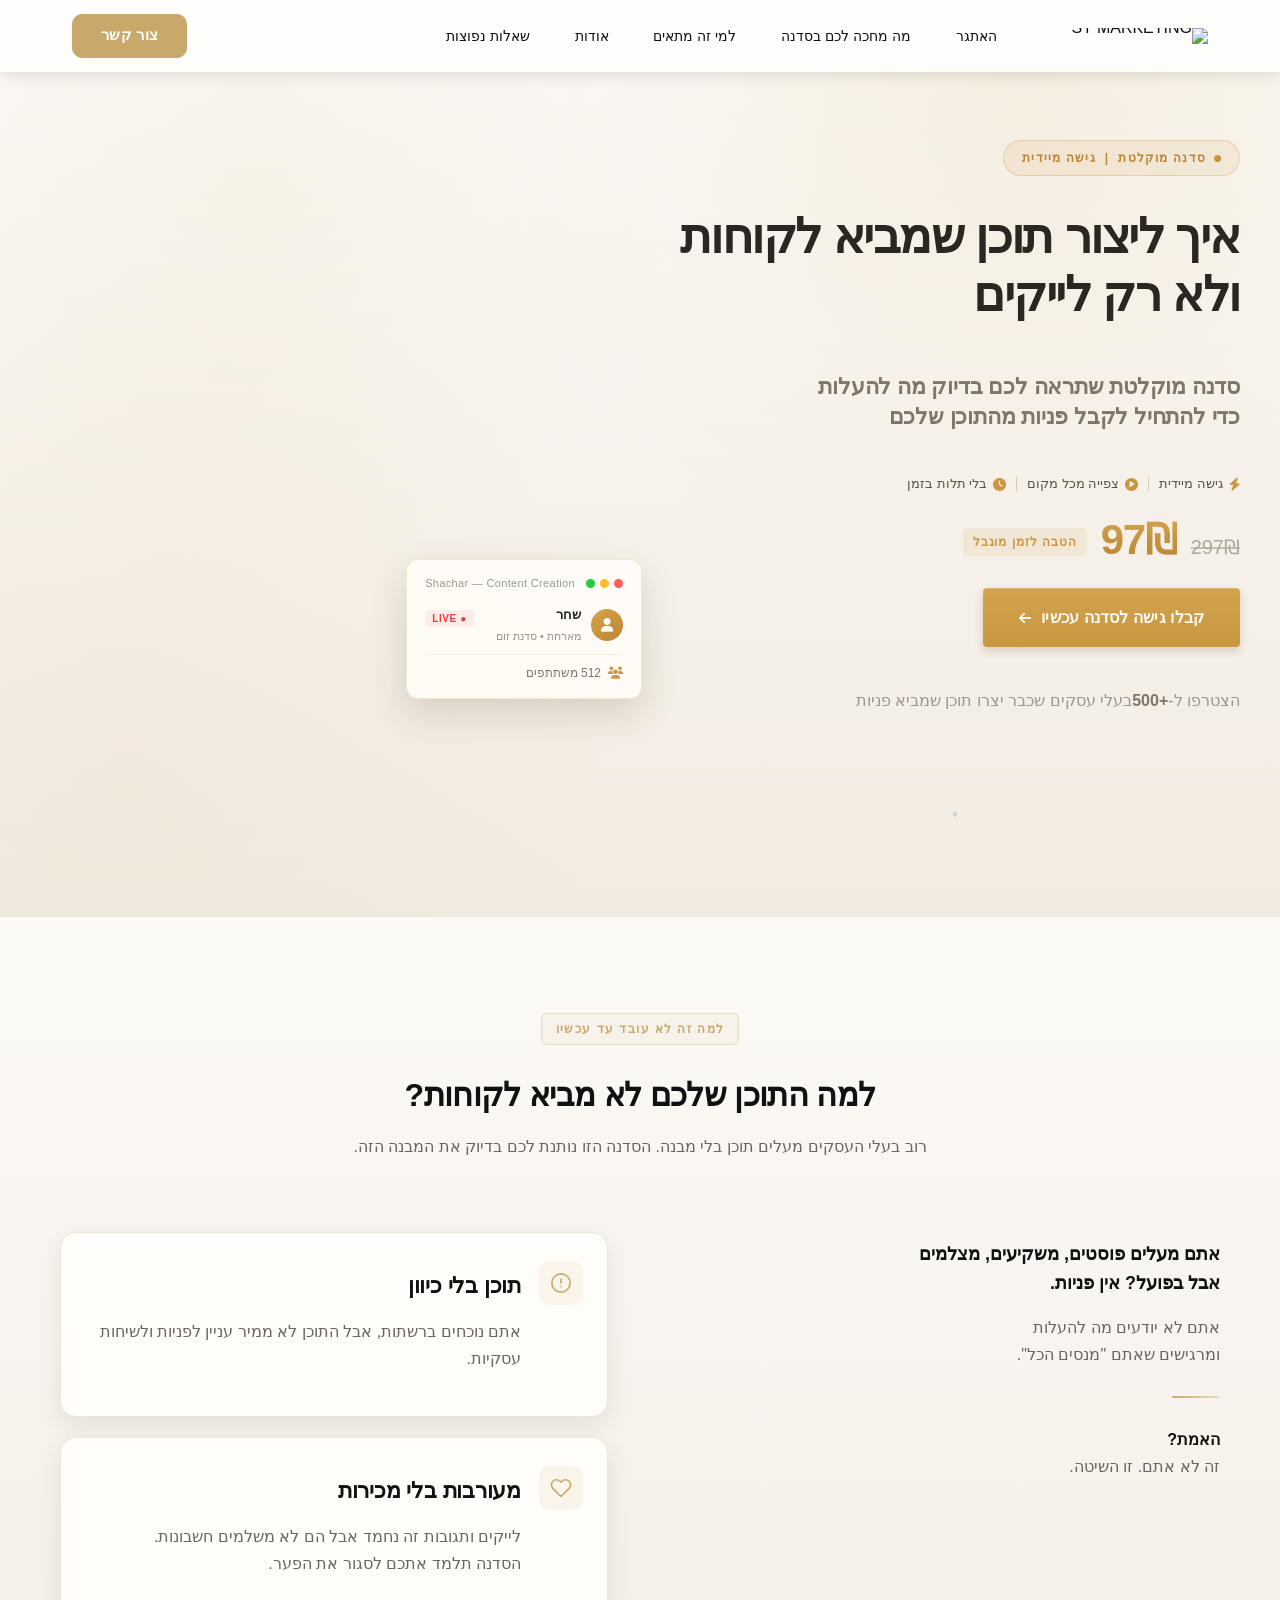
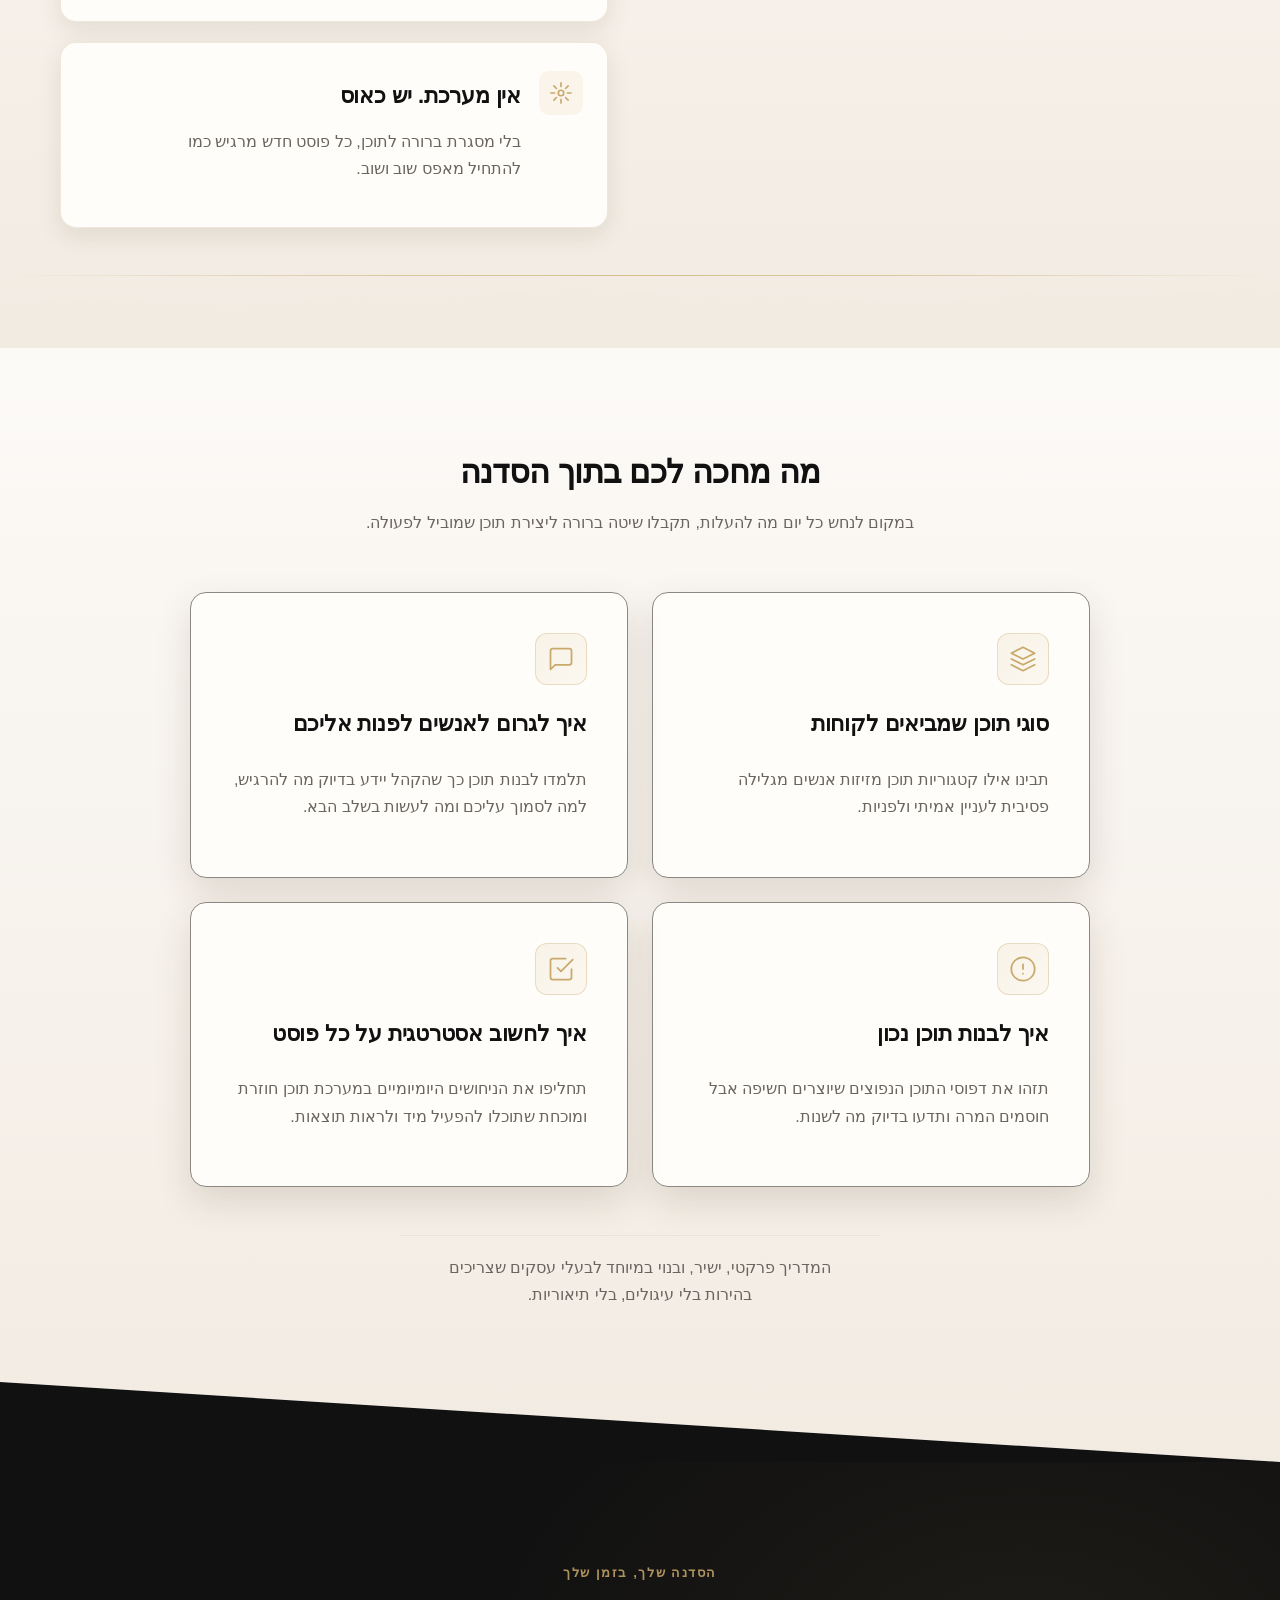
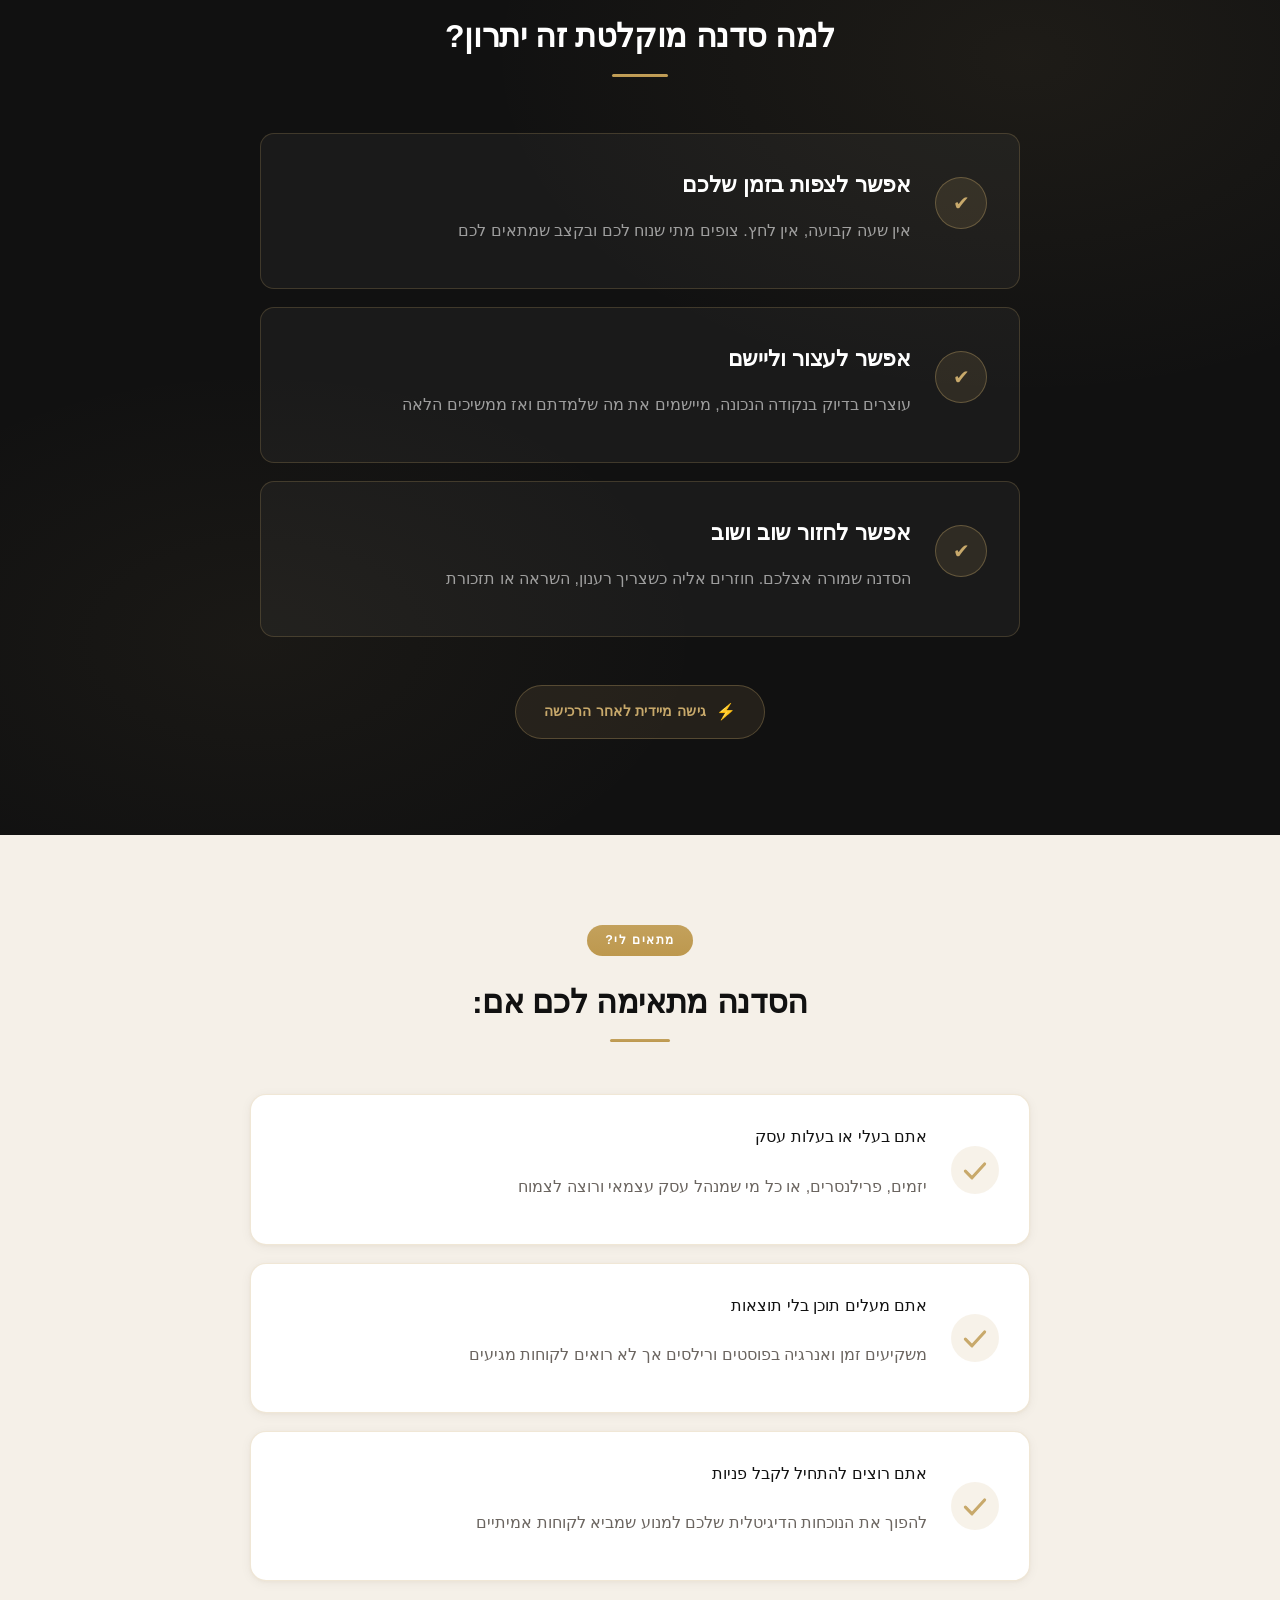
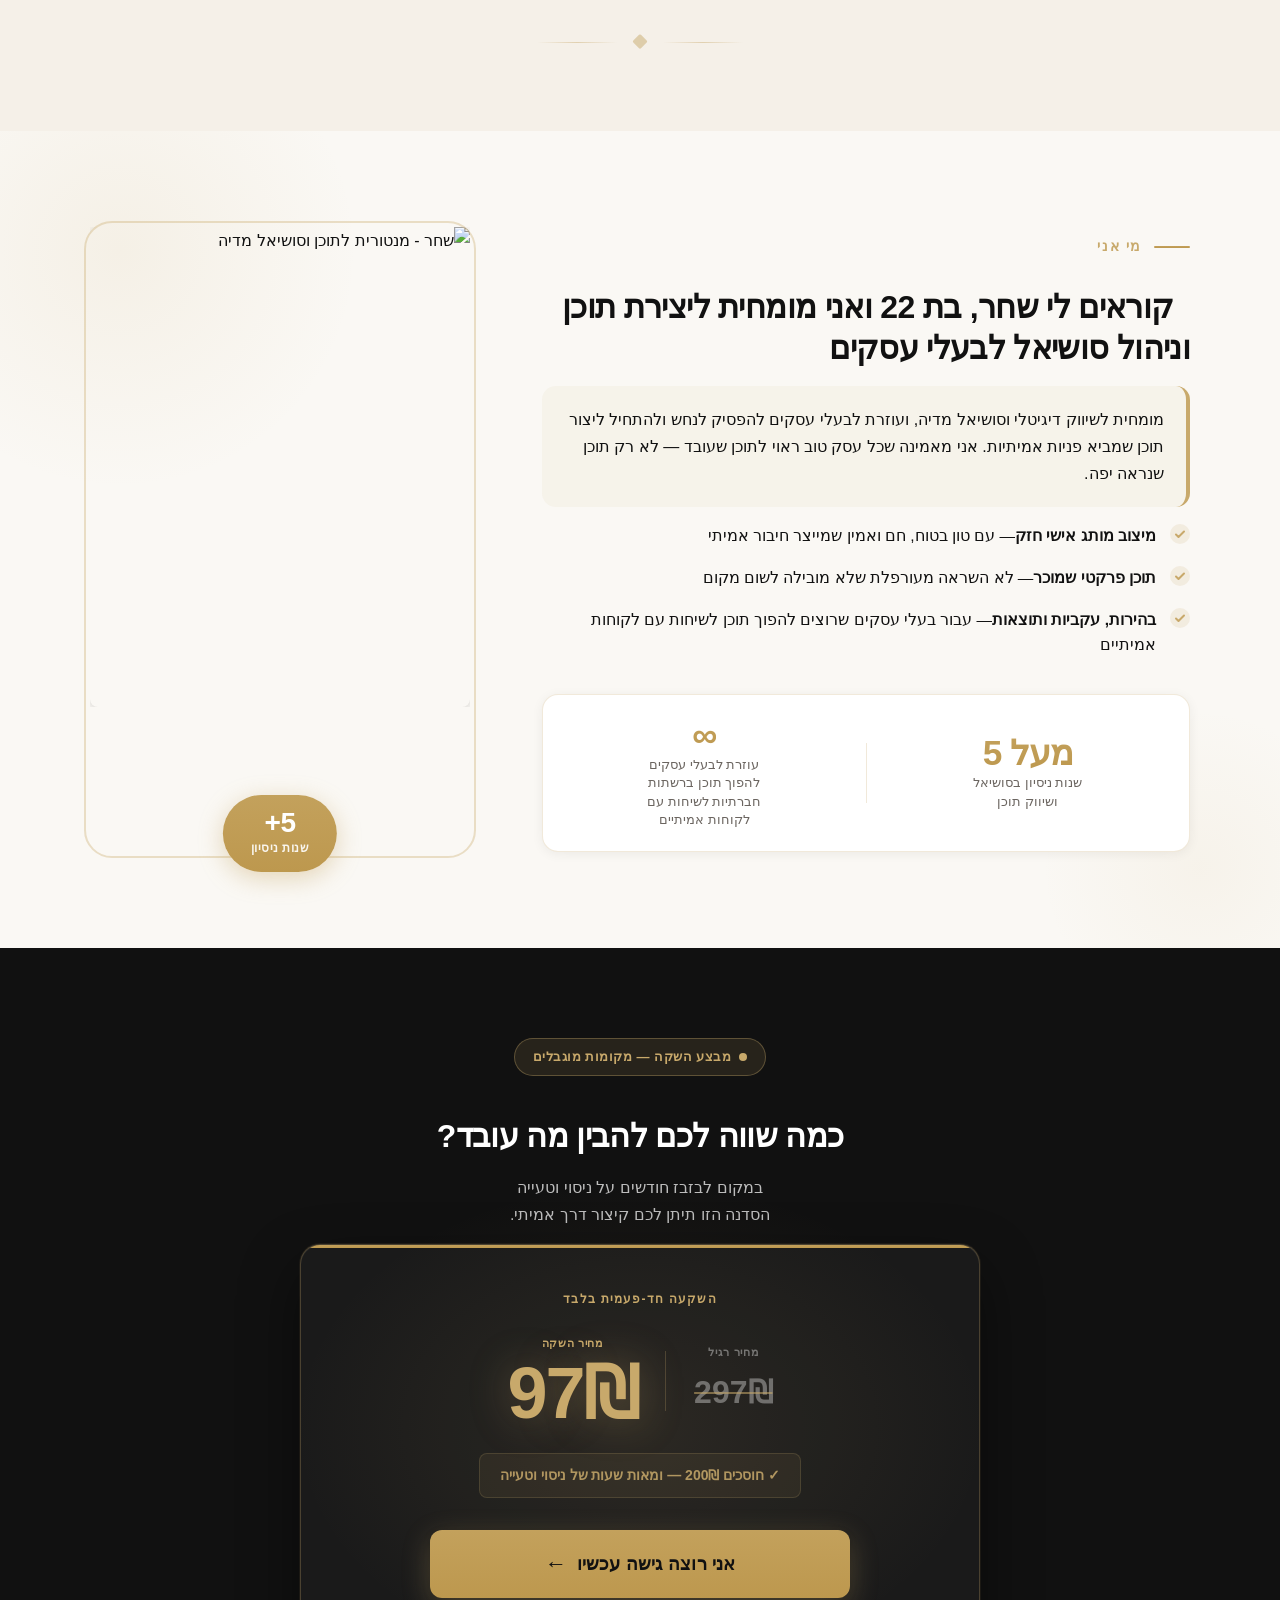
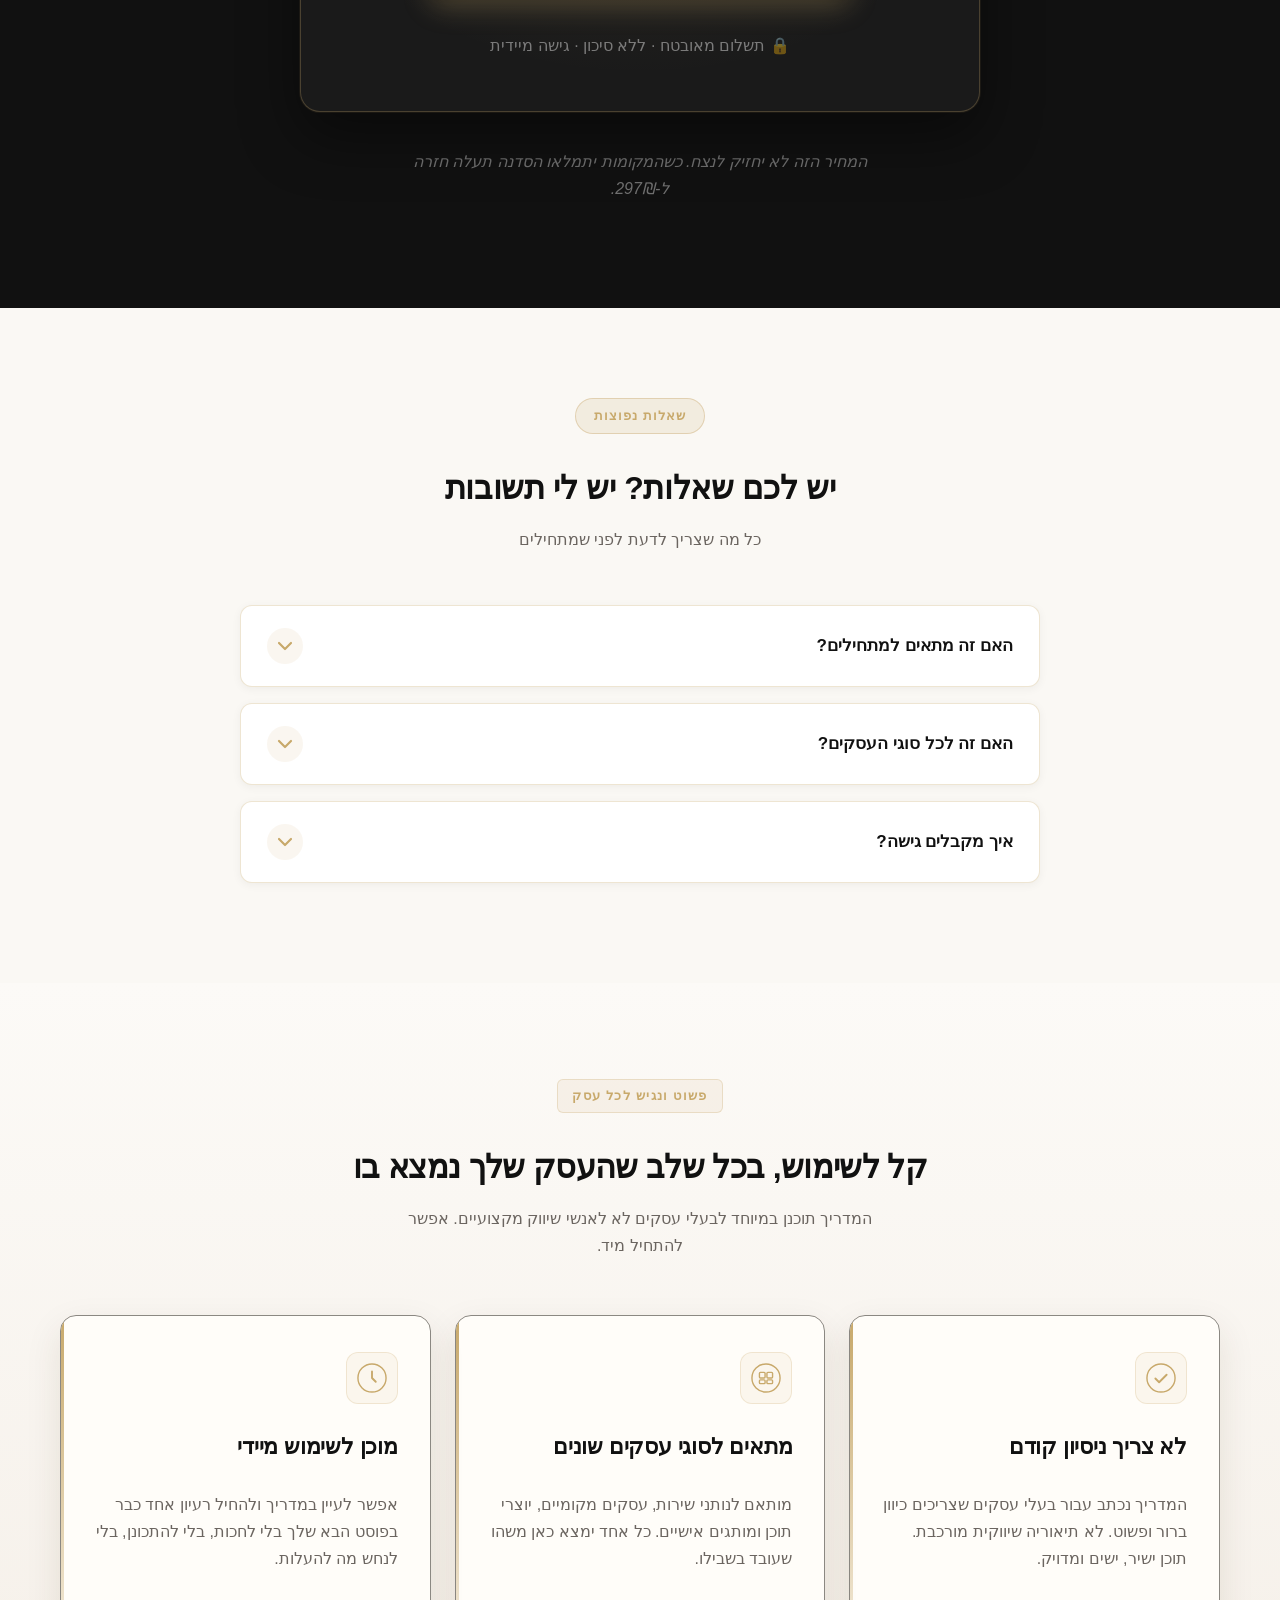
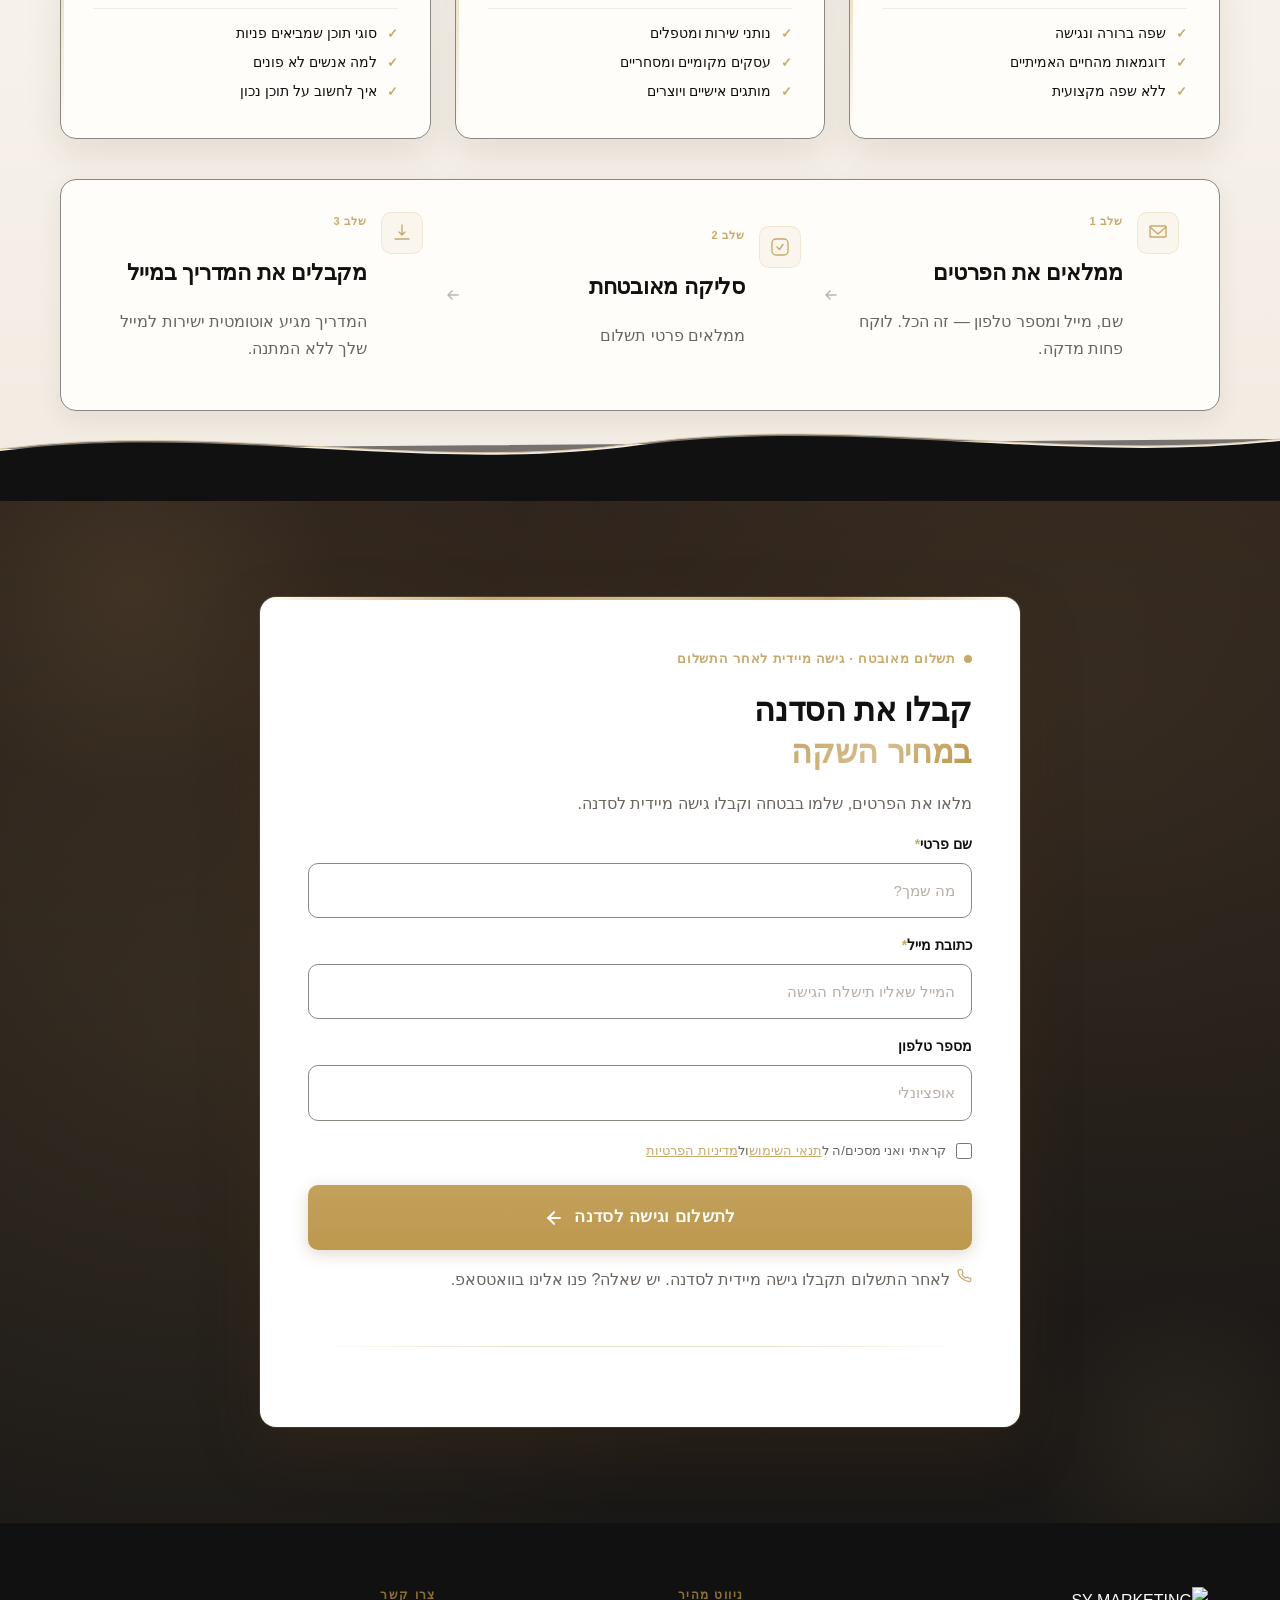
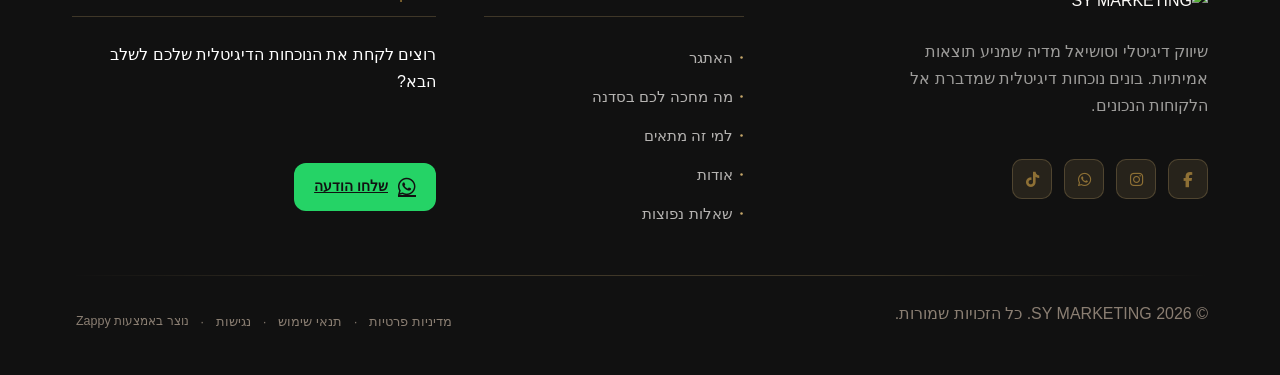
==== commit b0c22445: "Background sync: Progressive GitHub Sync" ====
--- a/public/index.html
+++ b/public/index.html
@@ -1 +1 @@
-<!doctype html><html dir="rtl" lang="ar"><head><meta charset="UTF-8"><meta content="width=device-width,initial-scale=1" name="viewport"><meta content="index, follow" name="robots"><title>הפוסטים שלך מביאים לייקים? הגיע הזמן שיביאו לקוחות — שחר</title><meta content="בעל עסק שמעלה תוכן ולא רואה תוצאות? קבל עכשיו את המדריך החינמי עם 7 סוגי פוסטים שמביאים לקוחות אמיתיים — ישירות לוואטסאפ שלך." name="description"><meta content="פוסטים שמביאים לקוחות, איך לכתוב פוסטים שמוכרים ברשתות חברתיות, מדריך חינמי שיווק ברשתות חברתיות, שיווק תוכן לבעלי עסקים קטנים, תוכן שמוכר ברשתות חברתיות" name="keywords"><link href="/assets/favicon.ico" rel="icon" type="image/x-icon"><link href="/assets/favicon-16x16.png" rel="icon" type="image/png" sizes="16x16"><link href="/assets/favicon-32x32.png" rel="icon" type="image/png" sizes="32x32"><link href="/assets/favicon-48x48.png" rel="icon" type="image/png" sizes="48x48"><link href="/assets/favicon-192x192.png" rel="icon" type="image/png" sizes="192x192"><link href="/assets/favicon-512x512.png" rel="icon" type="image/png" sizes="512x512"><link href="/assets/apple-touch-icon.png" rel="apple-touch-icon"><script>!function(){"use strict";var t="4002b1db-fc84-4357-9c55-cdf8e3b1115f",e="https://api.zappy5.com/api/analytics/track",a=18e5,n=2592e6,o=!0,i=!0,r=!0;var s=function(){var e="zappy_visitor_"+t,a=null;try{if(a=localStorage.getItem(e)){var o=JSON.parse(a),i=Date.now();if(i-o.created<n)return o.lastSeen=i,localStorage.setItem(e,JSON.stringify(o)),o.id}}catch(t){console.warn("Zappy Analytics: LocalStorage not available")}var r="zv_"+Date.now()+"_"+Math.random().toString(36).substr(2,9);try{localStorage.setItem(e,JSON.stringify({id:r,created:Date.now(),lastSeen:Date.now()}))}catch(t){}return r}(),c=function(){var e="zappy_session_"+t,n=null;try{if(n=sessionStorage.getItem(e)){var o=JSON.parse(n),i=Date.now();if(i-o.timestamp<a)return o.timestamp=i,sessionStorage.setItem(e,JSON.stringify(o)),o.id}}catch(t){console.warn("Zappy Analytics: SessionStorage not available")}var r="zs_"+Date.now()+"_"+Math.random().toString(36).substr(2,9);try{sessionStorage.setItem(e,JSON.stringify({id:r,timestamp:Date.now()}))}catch(t){}return r}();function l(a,n){n=n||{};var o={website_id:t,event_type:a,page_path:window.location.pathname,referrer:document.referrer||"direct",visitor_id:s,session_id:c,metadata:n};if(navigator.sendBeacon){var i=new Blob([JSON.stringify(o)],{type:"application/json"});navigator.sendBeacon(e,i)}else fetch(e,{method:"POST",headers:{"Content-Type":"application/json"},body:JSON.stringify(o),keepalive:!0}).catch(function(t){console.warn("Zappy Analytics: Failed to track event",t)})}o&&l("pageview",{title:document.title,url:window.location.href}),i&&document.addEventListener("click",function(t){var e=t.target;if("BUTTON"===e.tagName||e.closest("button")){var a="BUTTON"===e.tagName?e:e.closest("button");l("click",{element:"button",text:a.textContent.trim().substring(0,100),id:a.id||null,class:a.className||null})}else if("A"===e.tagName||e.closest("a")){var n="A"===e.tagName?e:e.closest("a");l("navigation",{element:"link",text:n.textContent.trim().substring(0,100),href:n.href,external:n.hostname!==window.location.hostname})}},!0),r&&document.addEventListener("submit",function(t){var e=t.target;l("form_submit",{form_id:e.id||null,form_name:e.name||null,form_action:e.action||null,form_method:e.method||"GET"})},!0);var d=Date.now();window.addEventListener("beforeunload",function(){l("page_unload",{time_on_page:Math.floor((Date.now()-d)/1e3),page_path:window.location.pathname})}),window.zappyAnalytics={track:l,getVisitorId:function(){return s},getSessionId:function(){return c}}}()</script><meta content="הפוסטים שלך מביאים לייקים? הגיע הזמן שיביאו לקוחות — שחר" property="og:title"><meta content="בעל עסק שמעלה תוכן ולא רואה תוצאות? קבל עכשיו את המדריך החינמי עם 7 סוגי פוסטים שמביאים לקוחות אמיתיים — ישירות לוואטסאפ שלך." property="og:description"><meta content="summary_large_image" name="twitter:card"><meta content="הפוסטים שלך מביאים לייקים? הגיע הזמן שיביאו לקוחות — שחר" name="twitter:title"><meta content="בעל עסק שמעלה תוכן ולא רואה תוצאות? קבל עכשיו את המדריך החינמי עם 7 סוגי פוסטים שמביאים לקוחות אמיתיים — ישירות לוואטסאפ שלך." name="twitter:description"><link href="/styles.css" rel="stylesheet"><link href="https://cdnjs.cloudflare.com/ajax/libs/font-awesome/6.4.0/css/all.min.css" rel="stylesheet" crossorigin="anonymous" integrity="sha512-iecdLmaskl7CVkqkXNQ/ZH/XLlvWZOJyj7Yy7tcenmpD1ypASozpmT/E0iPtmFIB46ZmdtAc9eNBvH0H/ZpiBw==" referrerpolicy="no-referrer"/><style id="zappy-dropdown-submenu-styles">#navMenu li:has(.sub-menu),.nav-menu li:has(.sub-menu),.navbar li:has(.sub-menu),nav li:has(.sub-menu){position:relative}#navMenu .sub-menu,.nav-menu .sub-menu,.navbar .sub-menu,nav .sub-menu{display:block!important;position:absolute!important;top:100%;left:0;min-width:220px;background:#fff;border-radius:8px;box-shadow:0 8px 25px rgba(0,0,0,.15);padding:8px 0;opacity:0;visibility:hidden;transform:translateY(10px);transition:all .3s ease;z-index:1000;list-style:none;pointer-events:none}#navMenu li:hover>.sub-menu,.nav-menu li:hover>.sub-menu,.navbar li:hover>.sub-menu,nav li:hover>.sub-menu{opacity:1!important;visibility:visible!important;transform:translateY(0)!important;pointer-events:auto!important}.sub-menu li{list-style:none;margin:0;padding:0}.sub-menu a{display:block!important;padding:10px 16px!important;color:var(--text-dark,#333)!important;font-weight:500;text-decoration:none;white-space:nowrap;transition:background-color .2s}.sub-menu .zappy-nav-child>a{padding-left:28px!important;font-size:.9em!important;opacity:.85!important}[dir=rtl] .sub-menu .zappy-nav-child>a,html[lang=ar] .sub-menu .zappy-nav-child>a,html[lang=he] .sub-menu .zappy-nav-child>a{padding-left:10px!important;padding-right:28px!important}.sub-menu .zappy-nav-parent>a{font-weight:600!important}.sub-menu a:hover{background-color:#f5f5f5}[dir=rtl] .nav-menu .sub-menu,[dir=rtl] .navbar .sub-menu,[dir=rtl] nav .sub-menu,html[lang=ar] .nav-menu .sub-menu,html[lang=ar] .navbar .sub-menu,html[lang=ar] nav .sub-menu,html[lang=he] .nav-menu .sub-menu,html[lang=he] .navbar .sub-menu,html[lang=he] nav .sub-menu{left:auto!important;right:0!important}.sub-menu:empty,.sub-menu:not(:has(li)):not(:has(> a)),.sub-menu:not(:has(li:not(.zappy-hidden-menu-item))):not(:has(> a)){display:none!important;opacity:0!important;visibility:hidden!important;pointer-events:none!important}li:has(.menu-group-title):hover>.sub-menu{opacity:1!important;visibility:visible!important;transform:translateY(0)!important;pointer-events:auto!important}#navMenu>li>.menu-group-title,.nav-menu>li>.menu-group-title{display:inline-block;padding:.5rem 1rem;cursor:default;user-select:none}@media (max-width:768px){#navMenu .sub-menu,.nav-menu .sub-menu,.navbar .sub-menu,nav .sub-menu{position:static!important;transform:none!important;box-shadow:none!important;background:0 0!important;max-height:0;overflow:hidden;opacity:0;visibility:hidden;transition:max-height .3s ease,opacity .3s ease;padding:0!important;border-radius:0!important}#navMenu .sub-menu.mobile-expanded,.nav-menu .sub-menu.mobile-expanded,.navbar .sub-menu.mobile-expanded{max-height:none!important;overflow-y:visible!important;opacity:1!important;visibility:visible!important;padding:8px 0 8px 16px!important}[dir=rtl] .sub-menu.mobile-expanded,html[lang=he] .sub-menu.mobile-expanded{padding:8px 16px 8px 0!important}#navMenu li:hover>.sub-menu,.nav-menu li:hover>.sub-menu,.navbar li:hover>.sub-menu,nav li:hover>.sub-menu{opacity:0;visibility:hidden;pointer-events:none}#navMenu li>.sub-menu.mobile-expanded,.nav-menu li>.sub-menu.mobile-expanded,.navbar li>.sub-menu.mobile-expanded,nav li>.sub-menu.mobile-expanded{opacity:1!important;visibility:visible!important;pointer-events:auto!important}#navMenu li:has(.sub-menu),.nav-menu li:has(.sub-menu),.navbar li:has(.sub-menu),nav li:has(.sub-menu){display:flex!important;flex-wrap:wrap!important;align-items:center!important;position:relative!important;min-height:44px!important}#navMenu li:has(.sub-menu)>a,.nav-menu li:has(.sub-menu)>a,.navbar li:has(.sub-menu)>a,nav li:has(.sub-menu)>a{flex:1!important;min-width:0!important}#navMenu li:has(.sub-menu)>.menu-group-title,.nav-menu li:has(.sub-menu)>.menu-group-title,.navbar li:has(.sub-menu)>.menu-group-title,nav li:has(.sub-menu)>.menu-group-title{flex:1!important;min-width:0!important;padding:0!important;line-height:inherit!important}#navMenu li:has(.sub-menu)>.sub-menu,.nav-menu li:has(.sub-menu)>.sub-menu,.navbar li:has(.sub-menu)>.sub-menu,nav li:has(.sub-menu)>.sub-menu{flex-basis:100%!important;width:100%!important}#navMenu li:has(.sub-menu)>a [class*=arrow],#navMenu li:has(.sub-menu)>a [class*=chevron],.nav-menu li:has(.sub-menu)>a .fa-angle-down,.nav-menu li:has(.sub-menu)>a .fa-chevron-down,.nav-menu li:has(.sub-menu)>a [class*=arrow],.nav-menu li:has(.sub-menu)>a [class*=chevron],nav li:has(.sub-menu)>a [class*=arrow],nav li:has(.sub-menu)>a [class*=chevron]{display:none!important;visibility:hidden!important}.mobile-submenu-toggle{display:flex!important;align-items:center!important;justify-content:center!important;width:44px!important;height:auto!important;background:0 0!important;border:none!important;cursor:pointer!important;color:var(--text-light)!important;position:static!important;flex-shrink:0!important;align-self:stretch!important;z-index:2!important;padding:0!important;margin:0!important}.mobile-submenu-toggle::after{content:''!important;width:0!important;height:0!important;border-left:6px solid transparent!important;border-right:6px solid transparent!important;border-top:7px solid currentColor!important;transition:transform .3s ease!important}.mobile-submenu-toggle.expanded::after{transform:rotate(180deg)!important}.sub-menu a{padding:10px 0!important;display:block!important;color:var(--text-light)!important;white-space:normal!important}.sub-menu .zappy-nav-child>a{padding-left:28px!important;font-size:.9em!important;opacity:.85!important}[dir=rtl] .sub-menu .zappy-nav-child>a,html[lang=ar] .sub-menu .zappy-nav-child>a,html[lang=he] .sub-menu .zappy-nav-child>a{padding-left:0!important;padding-right:28px!important}.sub-menu .zappy-nav-parent>a{font-weight:600!important}#navMenu.active,.nav-menu.active{max-width:100vw!important;overflow-x:hidden!important;box-sizing:border-box!important}.navbar .sub-menu li a,.zappy-products-dropdown .sub-menu a,nav.navbar .sub-menu li a{color:var(--text-light)!important}}@media (min-width:769px){.mobile-submenu-toggle{display:none!important}}</style><style id="mobile-lang-menu-deployed-css">@media (max-width:768px){.lang-switcher,.nav-container .lang-switcher,.nav-cta-container .lang-switcher,.nav-ecommerce-icons .lang-switcher,.nav-icons-left .lang-switcher,.navbar .lang-switcher,.navbar .nav-cta-container .lang-switcher{display:none!important}.mobile-lang-menu{width:100%;border-top:1px solid rgba(128,128,128,.2);padding:8px 0 0 0;margin-top:8px}.mobile-lang-toggle{display:flex!important;align-items:center;justify-content:space-between;width:100%;padding:12px 16px;background:0 0;border:none;cursor:pointer;font-size:15px;color:inherit;font-family:inherit}.mobile-lang-toggle::after{content:'';display:inline-block;width:8px;height:8px;border-right:2px solid currentColor;border-bottom:2px solid currentColor;transform:rotate(45deg);transition:transform .3s ease;margin-left:8px}.mobile-lang-toggle.expanded::after{transform:rotate(-135deg)}.mobile-lang-options{max-height:0;overflow:hidden;transition:max-height .3s ease}.mobile-lang-options.expanded{max-height:300px}.mobile-lang-option{display:flex!important;align-items:center;gap:10px;padding:10px 24px;text-decoration:none;color:inherit;font-size:14px;font-family:inherit}.mobile-lang-option:hover{background:rgba(128,128,128,.1)}.mobile-lang-option.active{font-weight:600;opacity:.7;pointer-events:none}.mobile-lang-option img{width:20px;height:20px;border-radius:50%}}@media (min-width:769px){.mobile-lang-menu{display:none!important}}</style><style id="zappy-widget-visibility">#mic-access-tool-box,#mic-access-tool-general-button,#mic-init-access-tool #mic-access-tool-box,#mic-init-access-tool #mic-access-tool-general-button,#mic-init-access-tool .mic-access-tool-general-button,._access-icon,._access-menu,.mic-access-tool-box,.mic-access-tool-general-button,div[id*=mic-access-tool-box]{display:none!important;visibility:hidden!important;opacity:0!important;pointer-events:none!important}</style></head><body><nav class="navbar" dir="rtl"><button class="mobile-toggle" id="mobileToggle" aria-label="Menu"><svg viewBox="0 0 24 24" fill="none" height="24" width="24" class="hamburger-icon"><path d="M3 12h18M3 6h18M3 18h18" stroke-width="2" stroke="currentColor" stroke-linecap="round"></path></svg><svg viewBox="0 0 24 24" fill="none" height="24" width="24" class="close-icon" style="display:none"><path d="M18 6L6 18M6 6l12 12" stroke-width="2" stroke="currentColor" stroke-linecap="round"></path></svg></button><button class="phone-header-btn" aria-label="Call" data-phone=""><svg viewBox="0 0 24 24" fill="currentColor" height="20" width="20"><path d="M22 16.92v3a2 2 0 0 1-2.18 2 19.79 19.79 0 0 1-8.63-3.07 19.5 19.5 0 0 1-6-6 19.79 19.79 0 0 1-3.07-8.67A2 2 0 0 1 4.11 2h3a2 2 0 0 1 2 1.72 12.84 12.84 0 0 0 .7 2.81 2 2 0 0 1-.45 2.11L8.09 9.91a16 16 0 0 0 6 6l1.27-1.27a2 2 0 0 1 2.11-.45 12.84 12.84 0 0 0 2.81.7A2 2 0 0 1 22 16.92z"></path></svg></button><div class="nav-container"><div class="nav-right-group"><div class="nav-brand"><a href="/" class="logo-link"><img alt="SY MARKETING" src="/assets/logo.webp" class="logo"></a></div><ul class="nav-menu" id="navMenu"><li><a href="#zappy-section-1">האתגר</a></li><li><a href="#benefits">מה מחכה לכם בסדנה</a></li><li><a href="#zappy-section-11">למי זה מתאים</a></li><li><a href="#ai-section-1776689419528-bd020oe">אודות</a></li><li><a href="#zappy-section-7">שאלות נפוצות</a></li><li><a href="#cta">צור קשר</a></li></ul></div><div class="nav-cta-container"><li class="nav-cta-item"><a href="#cta" class="nav-cta-btn">צור קשר</a></li></div></div></nav><script>window.addEventListener("load",function(){const e=document.querySelector(".navbar, nav, header");if(!e)return void console.log("[Navbar] Navbar element not found");let t=document.getElementById("mobileToggle")||document.querySelector(".mobile-toggle")||document.querySelector(".hamburger")||document.querySelector(".hamburger-menu")||document.querySelector(".menu-toggle")||document.querySelector(".burger-menu")||document.querySelector('[aria-label="Menu"]')||document.querySelector('[aria-label="תפריט"]');const o=document.querySelector(".phone-header-btn"),n=window.getComputedStyle(e);let r=n.backgroundColor;if(console.log("[Navbar] Initial navbar background:",r),"transparent"===r||"rgba(0, 0, 0, 0)"===r||r.startsWith("rgba")&&r.includes(", 0)")){const e=n.backgroundImage;if(e&&"none"!==e)console.log("[Navbar] Navbar has background image/gradient, using dark text"),r="rgb(240, 240, 240)";else{const e=window.getComputedStyle(document.body).backgroundColor;console.log("[Navbar] Navbar transparent, using body background:",e),r=e}}const i=r.match(/\d+/g);if(i&&i.length>=3){const e=(.299*parseInt(i[0])+.587*parseInt(i[1])+.114*parseInt(i[2]))/255;console.log("[Navbar] Mobile button colors preserved from Claude CSS (luminance:",e.toFixed(2)+")");const n=document.createElement("style");n.id="zappy-mobile-nav-fix";document.documentElement.lang;document.documentElement.dir,n.textContent='\n        /* Hide mobile buttons on desktop, show only on mobile */\n        @media (min-width: 769px) {\n          .mobile-toggle,\n          .phone-header-btn {\n            display: none !important;\n          }\n        }\n        \n        /* Show and position mobile buttons correctly on mobile */\n        @media (max-width: 768px) {\n          .mobile-toggle,\n          .phone-header-btn {\n            position: absolute !important;\n            top: 50% !important;\n            transform: translateY(-50%) !important;\n            z-index: 1001 !important;\n            display: flex !important;\n            align-items: center !important;\n            justify-content: center !important;\n            width: 36px !important;\n            height: 36px !important;\n            border-radius: 50% !important;\n            border: none !important;\n            cursor: pointer !important;\n            padding: 6px !important;\n            background: none !important;\n            color: var(--nav-text, var(--text-light)) !important;\n          }\n          \n          /* LTR positioning (default): hamburger LEFT, phone RIGHT */\n          html:not([dir="rtl"]):not([lang="he"]):not([lang="ar"]) .mobile-toggle,\n          html[dir="ltr"] .mobile-toggle {\n            left: 12px !important;\n            right: auto !important;\n          }\n          html:not([dir="rtl"]):not([lang="he"]):not([lang="ar"]) .phone-header-btn,\n          html[dir="ltr"] .phone-header-btn {\n            right: 12px !important;\n            left: auto !important;\n          }\n          \n          /* RTL positioning: hamburger RIGHT, phone LEFT */\n          html[dir="rtl"] .mobile-toggle,\n          html[lang="he"] .mobile-toggle,\n          html[lang="ar"] .mobile-toggle {\n            right: 12px !important;\n            left: auto !important;\n          }\n          html[dir="rtl"] .phone-header-btn,\n          html[lang="he"] .phone-header-btn,\n          html[lang="ar"] .phone-header-btn {\n            left: 12px !important;\n            right: auto !important;\n          }\n          \n          /* CRITICAL: Ensure nav-container has min-height on mobile */\n          /* All children are positioned absolutely/fixed on mobile, so height:auto collapses to 0 */\n          .nav-container {\n            min-height: 70px !important;\n            position: relative !important;\n          }\n          \n          /* Ensure SVG icons are properly sized and inherit color */\n          .mobile-toggle svg,\n          .phone-header-btn svg {\n            width: 24px !important;\n            height: 24px !important;\n            /* Don\'t force display - let JavaScript control hamburger/close toggle */\n          }\n          \n          /* Reset nav-cta-container on mobile - remove desktop box-shadow/padding */\n          /* that creates a visible ghost box when CTA button is hidden */\n          .nav-cta-container {\n            box-shadow: none !important;\n            padding: 0 !important;\n          }\n          \n          /* Hide nav-cta-container entirely on mobile when there\'s no lang-switcher */\n          /* (only the CTA button is inside, and it\'s hidden on mobile) */\n          .nav-cta-container:not(:has(.lang-switcher)) {\n            display: none !important;\n          }\n          \n          /* CRITICAL: Prevent hero image fade gradient from bleeding over headline text */\n          /* The .image-fade-gradient has bottom: -30px (extends below parent) */\n          /* On mobile stacked layout, this overlaps the h1 text below the image */\n          .hero-image-column {\n            overflow: hidden !important;\n          }\n          .image-fade-gradient {\n            bottom: 0 !important;\n          }\n          \n          /* Hide desktop language switcher on mobile - hamburger menu handles it */\n          /* High specificity to override stored CSS */\n          .lang-switcher,\n          .nav-cta-container .lang-switcher,\n          .nav-container .lang-switcher,\n          .navbar .lang-switcher,\n          .navbar .nav-cta-container .lang-switcher {\n            display: none !important;\n          }\n        }\n      ';const r=document.getElementById("zappy-mobile-nav-fix");r&&r.remove(),document.head.appendChild(n),console.log("[Navbar] Critical CSS injected for mobile nav positioning");const l=window.innerWidth<=768;if(t){const e=t.querySelector(".hamburger-icon"),o=t.querySelector(".close-icon");e&&(e.style.setProperty("width","24px","important"),e.style.setProperty("height","24px","important"),e.style.setProperty("display","block","important")),o&&(o.style.setProperty("width","24px","important"),o.style.setProperty("height","24px","important"),o.style.setProperty("display","none","important")),l?(t.style.setProperty("position","absolute","important"),t.style.setProperty("top","50%","important"),t.style.setProperty("transform","translateY(-50%)","important"),t.style.setProperty("z-index","1001","important"),t.style.removeProperty("left"),t.style.removeProperty("right"),console.log("[Navbar] Mobile toggle positioning applied (mobile viewport)")):(t.style.removeProperty("position"),t.style.removeProperty("top"),t.style.removeProperty("transform"),t.style.removeProperty("z-index"),t.style.removeProperty("left"),t.style.removeProperty("right"),console.log("[Navbar] Desktop viewport - cleared mobile toggle inline positioning"))}if(o){const e=o.querySelector("svg");e&&(e.style.width="24px",e.style.height="24px",e.setAttribute("width","24"),e.setAttribute("height","24")),l?(o.style.setProperty("position","absolute","important"),o.style.setProperty("top","50%","important"),o.style.setProperty("transform","translateY(-50%)","important"),o.style.setProperty("z-index","1001","important"),o.style.removeProperty("left"),o.style.removeProperty("right"),console.log("[Navbar] Phone button positioning applied (mobile viewport)")):(o.style.removeProperty("position"),o.style.removeProperty("top"),o.style.removeProperty("transform"),o.style.removeProperty("z-index"),o.style.removeProperty("left"),o.style.removeProperty("right"),console.log("[Navbar] Desktop viewport - cleared phone button inline positioning"))}}else console.log("[Navbar] Could not parse background color:",r);t=document.getElementById("mobileToggle")||document.querySelector(".mobile-toggle")||document.querySelector(".hamburger")||document.querySelector(".hamburger-menu")||document.querySelector(".menu-toggle")||document.querySelector(".burger-menu")||document.querySelector('[aria-label="Menu"]')||document.querySelector('[aria-label="תפריט"]');const l=document.getElementById("navMenu")||document.querySelector(".nav-menu")||document.querySelector(".nav-links")||document.querySelector("nav ul:not(.submenu)");if(!t||!l)return void console.log("[Navbar] Mobile toggle or menu not found:",{toggle:!!t,menu:!!l});l.id||(l.id="navMenu"),console.log("[Navbar] Initializing mobile menu...");const a=t.cloneNode(!0);t.parentNode.replaceChild(a,t),a.addEventListener("click",function(e){e.preventDefault(),e.stopPropagation();const t=this.querySelector(".hamburger-icon"),o=this.querySelector(".close-icon");l.classList.contains("active")?(l.classList.remove("active"),t&&t.style.setProperty("display","block","important"),o&&o.style.setProperty("display","none","important"),document.body.style.overflow="",console.log("[Navbar] Menu closed")):(l.classList.add("active"),t&&t.style.setProperty("display","none","important"),o&&o.style.setProperty("display","block","important"),document.body.style.overflow="hidden",console.log("[Navbar] Menu opened"))}),l.querySelectorAll("a").forEach(function(e){e.addEventListener("click",function(){if("#"===this.getAttribute("href"))return;const e=a.querySelector(".hamburger-icon"),t=a.querySelector(".close-icon");l.classList.remove("active"),e&&e.style.setProperty("display","block","important"),t&&t.style.setProperty("display","none","important"),document.body.style.overflow="",console.log("[Navbar] Menu closed (link clicked)")})});var s=l.querySelectorAll(".dropdown-toggle");s.forEach(function(e){e.addEventListener("click",function(e){e.preventDefault(),e.stopPropagation();var t=this.closest(".nav-dropdown");t&&(t.parentNode.querySelectorAll(".nav-dropdown.open").forEach(function(e){e!==t&&e.classList.remove("open")}),t.classList.toggle("open"),console.log("[Navbar] Dropdown toggled:",t.classList.contains("open")?"open":"closed"))})}),document.addEventListener("click",function(e){e.target.closest(".nav-dropdown")||document.querySelectorAll(".nav-dropdown.open").forEach(function(e){e.classList.remove("open")})}),console.log("[Navbar] Dropdown handlers initialized for "+s.length+" dropdowns"),o&&o.addEventListener("click",function(){const e=document.querySelectorAll('a[href^="tel:"]'),t=e.length>0?e[0].getAttribute("href").replace("tel:",""):"[business_phone]";window.location.href="tel:"+t,console.log("[Navbar] Phone button clicked")}),console.log("[Navbar] Mobile menu initialized successfully");const p=function(){const e=document.querySelector(".whatsapp-float");e&&(window.innerWidth>=769?(e.style.setProperty("display","none","important"),e.style.setProperty("visibility","hidden","important"),e.style.setProperty("opacity","0","important"),e.style.setProperty("pointer-events","none","important"),console.log("[WhatsApp] Button hidden on desktop")):(e.style.removeProperty("display"),e.style.removeProperty("visibility"),e.style.removeProperty("opacity"),e.style.removeProperty("pointer-events"),console.log("[WhatsApp] Button visible on mobile")))};let c;p(),window.addEventListener("resize",function(){clearTimeout(c),c=setTimeout(p,100)})})</script><main><section class="index-hero-section" id="index-hero-section" data-layout-spec="בית-hero" dir="rtl" data-hero-type="side-by-side"><div class="index-hero-container"><div class="index-hero-content"><div class="index-hero-badge"><span class="index-hero-badge-dot"></span>סדנה מוקלטת&nbsp;&nbsp;|&nbsp;&nbsp;גישה מיידית</div><h1 class="index-hero-h1">איך ליצור תוכן שמביא לקוחות ולא רק לייקים</h1><h3 class="index-hero-subtitle">סדנה מוקלטת שתראה לכם בדיוק מה להעלות<br class="index-hero-br">כדי להתחיל לקבל פניות מהתוכן שלכם</h3><div class="index-hero-trust-row"><span class="index-hero-trust-badge"><i class="fa-solid fa-bolt"></i>גישה מיידית</span><span class="index-hero-trust-sep"></span><span class="index-hero-trust-badge"><i class="fa-solid fa-play-circle" data-element-id="icon-1776680223633-d3kv3tmv0" data-element-type="icon" data-icon-type="fontawesome"></i>צפייה מכל מקום</span><span class="index-hero-trust-sep"></span><span class="index-hero-trust-badge"><i class="fa-solid fa-clock" data-element-id="icon-1776680223633-xok40w7h9" data-element-type="icon" data-icon-type="fontawesome"></i>בלי תלות בזמן</span></div><div class="index-hero-price-block"><span class="index-hero-price-old">297₪</span><span class="index-hero-price-current">97₪</span><span class="index-hero-price-label">הטבה לזמן מוגבל</span></div><p><a href="#cta" class="btn-primary index-hero-cta" data-element-id="btn-1776680223628-kgteo7ez0" data-element-type="button" data-native-element="true">קבלו גישה לסדנה עכשיו<i class="fa-solid fa-arrow-left index-hero-cta-arrow"></i></a></p><p class="index-hero-micro-proof">הצטרפו ל-<strong>+500</strong>בעלי עסקים שכבר יצרו תוכן שמביא פניות</p></div><div class="index-hero-media"><div class="index-hero-img-wrapper"><div class="zappy-inserted-element" id="zappy-element-1776687693950-5yhkgv504" style="max-width:570px;margin:20px auto;text-align:center;justify-content:center" data-element-id="zappy-element-1776687693950-5yhkgv504" data-element-type="image"><div style="position:relative !important;overflow:hidden !important;width:520px !important;max-width:100% !important;margin-left:auto !important;margin-right:auto !important;height:293px !important;display:block !important" data-element-type="image" data-element-id="zappy-element-1776687693950-5yhkgv504" data-zappy-wrapper-margins-applied="true" data-zappy-zoom-clip="true" data-zappy-zoom-wrapper="true" data-zappy-zoom-wrapper-height="293px" data-zappy-zoom-wrapper-width="520px" data-zappy-zoom-wrapper-width-mode="px"><img alt="Image" src="/assets/image-1776689156520-cdenlq.webp?v=1776689158489" data-element-id="zappy-element-1776687693950-5yhkgv504" data-element-type="image" data-zappy-object-position="59% 93%" data-zappy-zoom="1.2" style="border-radius:8px;width:121.012% !important;height:120% !important;max-width:none !important;object-fit:cover !important;margin:0px !important;object-position:59% 93% !important;display:block !important;max-height:none !important;position:absolute !important;left:-12.397% !important;top:-18.6% !important" data-zappy-original-height="293" data-zappy-original-width="520" id="zappy-element-1776687693950-5yhkgv504"></div></div><div class="index-hero-zoom-card"><div class="index-hero-zoom-header"><span class="index-hero-zoom-dot red"></span><span class="index-hero-zoom-dot yellow"></span><span class="index-hero-zoom-dot green"></span><span class="index-hero-zoom-title">Shachar — Content Creation</span></div><div class="index-hero-zoom-body"><div class="index-hero-zoom-avatar"><i class="fa-solid fa-user" data-element-id="icon-1776680223633-5ht3ryuou" data-element-type="icon" data-icon-type="fontawesome"></i></div><div class="index-hero-zoom-info"><span class="index-hero-zoom-name">שחר</span><span class="index-hero-zoom-sub">מארחת • סדנת זום</span></div><p><span class="index-hero-zoom-live">● LIVE</span></p></div><div class="index-hero-zoom-participants"><i class="fa-solid fa-users" data-element-id="icon-1776680223633-2p53d6wcy" data-element-type="icon" data-icon-type="fontawesome" style="cursor:pointer"></i><span>512 משתתפים</span></div></div></div></div><div class="zappy-inserted-element" id="zappy-element-1776688791540-ps76lxjfy" style="margin:20px auto;text-align:center;display:flex;justify-content:center;cursor:pointer;max-width:1440px" data-element-id="zappy-element-1776688791540-ps76lxjfy" data-element-type="iframe" data-iframe-editable="true" data-zappy-media-cell="true" data-zappy-newly-inserted="true"><div style="width:100%;max-width:600px" data-custom-width="" data-full-width=""><div style="position:relative;width:100%;height:0px;padding-bottom:56.25%;background:rgb(249, 250, 251);border-radius:8px;overflow:hidden;border:2px dashed rgb(209, 213, 219);cursor:pointer" data-element-type="iframe" data-iframe-editable="true" data-custom-height=""><div style="position:absolute;top:0px;left:0px;width:100%;height:100%;display:flex;align-items:center;justify-content:center;text-align:center;flex-direction:column;color:rgb(107, 114, 128)"><svg viewBox="0 0 24 24" fill="none" style="width:48px;height:48px;margin-bottom:8px;cursor:pointer" data-element-id="icon-1776689071913-5qr7rpadq" data-element-type="icon" data-icon-type="svg" stroke="currentColor"><path d="M10 20l4-16m4 4l4 4-4 4M6 16l-4-4 4-4" stroke-width="1.5" stroke-linecap="round" stroke-linejoin="round"></path></svg><span style="font-size:14px">Embed content will appear here</span></div></div></div></div></div><div class="index-hero-bg-pattern" aria-hidden="true"></div></section><section class="index-problem-section" id="zappy-section-1" data-layout-spec="בית-problem" dir="rtl"><div class="index-problem-container"><div class="index-problem-header"><p class="zappy-editable"><span class="index-problem-eyebrow">למה זה לא עובד עד עכשיו</span></p><h2 class="index-problem-title">למה התוכן שלכם לא מביא לקוחות?</h2><p class="index-problem-subtitle">רוב בעלי העסקים מעלים תוכן בלי מבנה. הסדנה הזו נותנת לכם בדיוק את המבנה הזה.</p></div><div class="zappy-preserve-css-grid index-problem-grid" style="--zappy-grid-cols:repeat(2, minmax(0, 1fr));display:grid;grid-template-columns:repeat(2, minmax(0, 1fr));align-items:stretch !important" data-original-gap="64px" data-original-item-width="548" data-zappy-explicit-columns="true" data-zappy-grid-align="start"><div class="index-problem-narrative" data-grid-item-index="0"><p class="index-problem-lead">אתם מעלים פוסטים, משקיעים, מצלמים<br>אבל בפועל? אין פניות.</p><p>אתם לא יודעים מה להעלות<br>ומרגישים שאתם "מנסים הכל".</p><div class="index-problem-accent-line"></div><p class="index-problem-closing"><strong>האמת?</strong><br>זה לא אתם. זו השיטה.</p></div><div class="index-problem-cards" data-grid-item-index="1"><article class="index-problem-card" id="zappy-section-2"><div class="index-problem-card-icon"><svg viewBox="0 0 24 24" fill="none" height="22" width="22" aria-hidden="true" data-element-type="icon" data-icon-type="svg" stroke="currentColor" stroke-linecap="round" stroke-linejoin="round" stroke-width="1.8"><circle cx="12" cy="12" r="10"></circle><line x1="12" x2="12" y1="8" y2="12"></line><line x1="12" x2="12.01" y1="16" y2="16"></line></svg></div><div class="index-problem-card-body"><h3 class="index-problem-card-title">תוכן בלי כיוון</h3><p class="index-problem-card-text">אתם נוכחים ברשתות, אבל התוכן לא ממיר עניין לפניות ולשיחות עסקיות.</p></div></article><article class="index-problem-card" id="zappy-section-3"><div class="index-problem-card-icon"><svg viewBox="0 0 24 24" fill="none" height="22" width="22" aria-hidden="true" data-element-type="icon" data-icon-type="svg" stroke="currentColor" stroke-linecap="round" stroke-linejoin="round" stroke-width="1.8"><path d="M20.84 4.61a5.5 5.5 0 0 0-7.78 0L12 5.67l-1.06-1.06a5.5 5.5 0 0 0-7.78 7.78l1.06 1.06L12 21.23l7.78-7.78 1.06-1.06a5.5 5.5 0 0 0 0-7.78z"></path></svg></div><div class="index-problem-card-body"><h3 class="index-problem-card-title">מעורבות בלי מכירות</h3><p class="index-problem-card-text">לייקים ותגובות זה נחמד אבל הם לא משלמים חשבונות.<br>הסדנה תלמד אתכם לסגור את הפער.</p></div></article><article class="index-problem-card" id="zappy-section-4"><div class="index-problem-card-icon"><svg viewBox="0 0 24 24" fill="none" height="22" width="22" aria-hidden="true" data-element-type="icon" data-icon-type="svg" stroke="currentColor" stroke-linecap="round" stroke-linejoin="round" stroke-width="1.8"><circle cx="12" cy="12" r="3"></circle><path d="M12 1v4M12 19v4M4.22 4.22l2.83 2.83M16.95 16.95l2.83 2.83M1 12h4M19 12h4M4.22 19.78l2.83-2.83M16.95 7.05l2.83-2.83"></path></svg></div><div class="index-problem-card-body"><h3 class="index-problem-card-title">אין מערכת. יש כאוס</h3><p class="index-problem-card-text">בלי מסגרת ברורה לתוכן, כל פוסט חדש מרגיש כמו<br>להתחיל מאפס שוב ושוב.</p></div></article></div></div></div><div class="index-problem-divider-wrapper" aria-hidden="true"><div class="index-problem-gold-rule"></div><svg viewBox="0 0 1200 72" xmlns="http://www.w3.org/2000/svg" aria-hidden="true" data-no-icon-edit="true" preserveAspectRatio="none"><defs><linearGradient id="beigeFade" x1="0" x2="0" y1="0" y2="1"><stop offset="0%" stop-color="#F5F0E8" stop-opacity="0.0"></stop><stop offset="40%" stop-color="#F5F0E8" stop-opacity="0.7"></stop><stop offset="100%" stop-color="#EDE3D7" stop-opacity="1"></stop></linearGradient></defs><path d="M0,72 L0,28 Q80,18 160,26 T320,20 Q400,26 480,16 T640,22 Q720,18 800,24 T960,18 Q1040,24 1120,16 T1200,22 L1200,72 Z" fill="#F2EBE2"></path></svg></div></section><section class="index-benefits-section" id="benefits" data-layout-spec="בית-benefits" dir="rtl"><div class="index-benefits-container"><div class="index-benefits-header"><h2 class="index-benefits-title">מה מחכה לכם בתוך הסדנה</h2><p class="index-benefits-subtitle">במקום לנחש כל יום מה להעלות, תקבלו שיטה ברורה ליצירת תוכן שמוביל לפעולה.</p></div><div class="zappy-preserve-css-grid index-benefits-grid" id="zappy-auto-grid-1776680866110-jom9ei" style="--zappy-grid-cols:repeat(2, minmax(0, 1fr));display:grid;grid-template-columns:repeat(2, minmax(0, 1fr));align-items:stretch !important" data-original-gap="24px" data-original-item-width="438" data-zappy-auto-grid="true" data-zappy-explicit-columns="true"><article class="index-benefits-card" id="zappy-section-6" data-grid-item-index="0"><div class="index-benefits-icon-wrap"><svg viewBox="0 0 24 24" fill="none" height="28" width="28" xmlns="http://www.w3.org/2000/svg" aria-hidden="true" data-element-type="icon" data-icon-type="svg" stroke="currentColor" stroke-linecap="round" stroke-linejoin="round" stroke-width="1.5"><path d="M12 2L2 7l10 5 10-5-10-5z"></path><path d="M2 17l10 5 10-5"></path><path d="M2 12l10 5 10-5"></path></svg></div><div class="index-benefits-card-content"><h3 class="index-benefits-card-title">סוגי תוכן שמביאים לקוחות</h3><p class="index-benefits-card-text">תבינו אילו קטגוריות תוכן מזיזות אנשים מגלילה פסיבית לעניין אמיתי ולפניות.</p></div></article><article class="index-benefits-card" id="zappy-section-7" data-grid-item-index="1"><div class="index-benefits-icon-wrap"><svg viewBox="0 0 24 24" fill="none" height="28" width="28" xmlns="http://www.w3.org/2000/svg" aria-hidden="true" data-element-type="icon" data-icon-type="svg" stroke="currentColor" stroke-linecap="round" stroke-linejoin="round" stroke-width="1.5"><path d="M21 15a2 2 0 0 1-2 2H7l-4 4V5a2 2 0 0 1 2-2h14a2 2 0 0 1 2 2z"></path></svg></div><div class="index-benefits-card-content"><h3 class="index-benefits-card-title">איך לגרום לאנשים לפנות אליכם</h3><p class="index-benefits-card-text">תלמדו לבנות תוכן כך שהקהל יידע בדיוק מה להרגיש, למה לסמוך עליכם ומה לעשות בשלב הבא.</p></div></article><article class="index-benefits-card" id="zappy-section-8" data-grid-item-index="2"><div class="index-benefits-icon-wrap"><svg viewBox="0 0 24 24" fill="none" height="28" width="28" xmlns="http://www.w3.org/2000/svg" aria-hidden="true" data-element-type="icon" data-icon-type="svg" stroke="currentColor" stroke-linecap="round" stroke-linejoin="round" stroke-width="1.5"><circle cx="12" cy="12" r="10"></circle><line x1="12" x2="12" y1="8" y2="12"></line><line x1="12" x2="12.01" y1="16" y2="16"></line></svg></div><div class="index-benefits-card-content"><h3 class="index-benefits-card-title">איך לבנות תוכן נכון</h3><p class="index-benefits-card-text">תזהו את דפוסי התוכן הנפוצים שיוצרים חשיפה אבל חוסמים המרה ותדעו בדיוק מה לשנות.</p></div></article><article class="index-benefits-card" id="zappy-section-9" data-grid-item-index="3"><div class="index-benefits-icon-wrap"><svg viewBox="0 0 24 24" fill="none" height="28" width="28" xmlns="http://www.w3.org/2000/svg" aria-hidden="true" data-element-type="icon" data-icon-type="svg" stroke="currentColor" stroke-linecap="round" stroke-linejoin="round" stroke-width="1.5"><polyline points="9 11 12 14 22 4"></polyline><path d="M21 12v7a2 2 0 0 1-2 2H5a2 2 0 0 1-2-2V5a2 2 0 0 1 2-2h11"></path></svg></div><div class="index-benefits-card-content"><h3 class="index-benefits-card-title">איך לחשוב אסטרטגית על כל פוסט</h3><p class="index-benefits-card-text">תחליפו את הניחושים היומיומיים במערכת תוכן חוזרת ומוכחת שתוכלו להפעיל מיד ולראות תוצאות.</p></div></article></div><p class="index-benefits-footnote">המדריך פרקטי, ישיר, ובנוי במיוחד לבעלי עסקים שצריכים בהירות בלי עיגולים, בלי תיאוריות.</p></div><div class="index-benefits-divider-wrapper" aria-hidden="true"><svg viewBox="0 0 1200 80" xmlns="http://www.w3.org/2000/svg" aria-hidden="true" data-no-icon-edit="true" preserveAspectRatio="none"><polygon fill="#FCFAF7" points="0,0 1200,80 1200,80 0,80"></polygon><polygon fill="#111111" points="0,0 1200,80 0,80"></polygon></svg></div></section><section class="rwa-recorded-advantage" id="zappy-section-3" aria-labelledby="rwa-heading"><div class="rwa-container"><div class="rwa-header"><p class="zappy-editable"><span class="rwa-eyebrow">הסדנה שלך, בזמן שלך</span></p><h2 class="rwa-heading" id="rwa-heading">למה סדנה מוקלטת זה יתרון?</h2><div class="rwa-divider" aria-hidden="true"></div></div><ul class="rwa-list" role="list"><li class="rwa-item" data-grid-item-index="0" role="listitem"><div class="rwa-item-inner"><p class="zappy-editable"><span class="rwa-checkmark" aria-hidden="true">✔</span></p><div class="rwa-item-content"><h3 class="rwa-item-title">אפשר לצפות בזמן שלכם</h3><p class="rwa-item-desc">אין שעה קבועה, אין לחץ. צופים מתי שנוח לכם ובקצב שמתאים לכם</p></div></div></li><li class="rwa-item" data-grid-item-index="1" role="listitem"><div class="rwa-item-inner"><p class="zappy-editable"><span class="rwa-checkmark" aria-hidden="true">✔</span></p><div class="rwa-item-content"><h3 class="rwa-item-title">אפשר לעצור וליישם</h3><p class="rwa-item-desc">עוצרים בדיוק בנקודה הנכונה, מיישמים את מה שלמדתם ואז ממשיכים הלאה</p></div></div></li><li class="rwa-item" data-grid-item-index="2" role="listitem"><div class="rwa-item-inner"><p class="zappy-editable"><span class="rwa-checkmark" aria-hidden="true">✔</span></p><div class="rwa-item-content"><h3 class="rwa-item-title">אפשר לחזור שוב ושוב</h3><p class="rwa-item-desc">הסדנה שמורה אצלכם. חוזרים אליה כשצריך רענון, השראה או תזכורת</p></div></div></li></ul><a href="#cta" style="text-decoration:none"><div class="rwa-badge" aria-label="גישה מיידית לאחר הרכישה"><span class="rwa-badge-icon" aria-hidden="true">⚡</span><span class="rwa-badge-text">גישה מיידית לאחר הרכישה</span></div></a></div></section><section class="ws-fit-section" id="zappy-section-11" aria-labelledby="ws-fit-heading"><div class="ws-fit-container"><div class="ws-fit-header"><span class="ws-fit-label">מתאים לי?</span><h2 class="ws-fit-heading" id="ws-fit-heading">הסדנה מתאימה לכם אם:</h2></div><ul class="ws-fit-list" role="list"><li class="ws-fit-card" role="listitem"><div class="ws-fit-icon-wrap" aria-hidden="true"><svg viewBox="0 0 40 40" fill="none" xmlns="http://www.w3.org/2000/svg" class="ws-fit-check"><circle cx="20" cy="20" r="20" fill="#C8A96B" fill-opacity="0.15"></circle><path d="M12 21L17.5 26.5L28 15" stroke-width="2.6" stroke="#C8A96B" stroke-linecap="round" stroke-linejoin="round"></path></svg></div><div class="ws-fit-text"><p class="ws-fit-point">אתם בעלי או בעלות עסק</p><p class="ws-fit-sub">יזמים, פרילנסרים, או כל מי שמנהל עסק עצמאי ורוצה לצמוח</p></div></li><li class="ws-fit-card" role="listitem"><div class="ws-fit-icon-wrap" aria-hidden="true"><svg viewBox="0 0 40 40" fill="none" xmlns="http://www.w3.org/2000/svg" class="ws-fit-check"><circle cx="20" cy="20" r="20" fill="#C8A96B" fill-opacity="0.15"></circle><path d="M12 21L17.5 26.5L28 15" stroke-width="2.6" stroke="#C8A96B" stroke-linecap="round" stroke-linejoin="round"></path></svg></div><div class="ws-fit-text"><p class="ws-fit-point">אתם מעלים תוכן בלי תוצאות</p><p class="ws-fit-sub">משקיעים זמן ואנרגיה בפוסטים ורילסים אך לא רואים לקוחות מגיעים</p></div></li><li class="ws-fit-card" role="listitem"><div class="ws-fit-icon-wrap" aria-hidden="true"><svg viewBox="0 0 40 40" fill="none" xmlns="http://www.w3.org/2000/svg" class="ws-fit-check"><circle cx="20" cy="20" r="20" fill="#C8A96B" fill-opacity="0.15"></circle><path d="M12 21L17.5 26.5L28 15" stroke-width="2.6" stroke="#C8A96B" stroke-linecap="round" stroke-linejoin="round"></path></svg></div><div class="ws-fit-text"><p class="ws-fit-point">אתם רוצים להתחיל לקבל פניות</p><p class="ws-fit-sub">להפוך את הנוכחות הדיגיטלית שלכם למנוע שמביא לקוחות אמיתיים</p></div></li></ul><div class="ws-fit-footer-accent" aria-hidden="true"><span class="ws-fit-footer-line"></span><svg viewBox="0 0 20 20" fill="none" xmlns="http://www.w3.org/2000/svg" class="ws-fit-footer-diamond"><rect height="12" rx="1.5" width="12" x="10" y="1" fill="#C8A96B" fill-opacity="0.5" transform="rotate(45 10 1)"></rect></svg><span class="ws-fit-footer-line"></span></div></div></section><section class="about-mentor-section" id="ai-section-1776689419528-bd020oe" aria-labelledby="about-mentor-heading" data-zappy-component="true"><div class="about-mentor-container"><div class="about-mentor-image-col"><div class="about-mentor-image-wrapper"><div style="position:relative !important;overflow:hidden !important;width:600px !important;max-width:100% !important;margin-left:auto !important;margin-right:auto !important;height:480px !important;display:block !important" data-element-type="image" data-element-id="img-1776689427338-ofxftyztf" data-zappy-wrapper-margins-applied="true" data-zappy-zoom-clip="true" data-zappy-zoom-wrapper="true" data-zappy-zoom-wrapper-height="480px" data-zappy-zoom-wrapper-width="600px" data-zappy-zoom-wrapper-width-mode="px"><img alt="שחר - מנטורית לתוכן וסושיאל מדיה" src="/assets/image-1776689446396-5vn9p5.webp?v=1776689448524" class="about-mentor-photo" data-element-id="img-1776689427338-ofxftyztf" data-element-type="image" data-context="Young professional woman, 22 years old, confident warm smile, content creator and social media expert, modern clean background, professional portrait photography" data-placeholder="about-mentor-portrait" data-zappy-object-position="55% 89%" data-zappy-zoom="1" style="border-radius:8px;object-position:55% 89% !important;object-fit:cover !important;width:100% !important;height:100% !important;max-width:none !important;display:block;margin:0px !important;left:0% !important;top:0% !important;max-height:none !important;position:absolute !important"></div><div class="about-mentor-image-badge"><span class="about-mentor-badge-number">5+</span><span class="about-mentor-badge-label">שנות ניסיון</span></div></div></div><div class="about-mentor-content-col"><div class="about-mentor-eyebrow"><span class="about-mentor-eyebrow-line"></span><span class="about-mentor-eyebrow-text">מי אני</span></div><h2 class="about-mentor-heading" id="about-mentor-heading">&nbsp; קוראים לי שחר, בת 22 ואני מומחית ליצירת תוכן וניהול סושיאל לבעלי עסקים&nbsp;&nbsp;</h2><p class="about-mentor-bio">מומחית לשיווק דיגיטלי וסושיאל מדיה, ועוזרת לבעלי עסקים להפסיק לנחש ולהתחיל ליצור תוכן שמביא פניות אמיתיות. אני מאמינה שכל עסק טוב ראוי לתוכן שעובד — לא רק תוכן שנראה יפה.</p><ul class="about-mentor-values" aria-label="ערכים ועקרונות עבודה"><li class="about-mentor-value-item" data-grid-item-index="0"><span class="about-mentor-value-icon" aria-hidden="true"><svg viewBox="0 0 20 20" fill="none" height="20" width="20" xmlns="http://www.w3.org/2000/svg"><circle cx="10" cy="10" r="10" fill="#C8A96B" fill-opacity="0.15"></circle><path d="M6 10.5L8.5 13L14 7.5" stroke-width="2" stroke="#C8A96B" stroke-linecap="round" stroke-linejoin="round"></path></svg></span><div class="about-mentor-value-text"><strong>מיצוב מותג אישי חזק</strong>— עם טון בטוח, חם ואמין שמייצר חיבור אמיתי</div></li><li class="about-mentor-value-item" data-grid-item-index="1"><span class="about-mentor-value-icon" aria-hidden="true"><svg viewBox="0 0 20 20" fill="none" height="20" width="20" xmlns="http://www.w3.org/2000/svg"><circle cx="10" cy="10" r="10" fill="#C8A96B" fill-opacity="0.15"></circle><path d="M6 10.5L8.5 13L14 7.5" stroke-width="2" stroke="#C8A96B" stroke-linecap="round" stroke-linejoin="round"></path></svg></span><div class="about-mentor-value-text"><strong>תוכן פרקטי שמוכר</strong>— לא השראה מעורפלת שלא מובילה לשום מקום</div></li><li class="about-mentor-value-item" data-grid-item-index="2"><span class="about-mentor-value-icon" aria-hidden="true"><svg viewBox="0 0 20 20" fill="none" height="20" width="20" xmlns="http://www.w3.org/2000/svg"><circle cx="10" cy="10" r="10" fill="#C8A96B" fill-opacity="0.15"></circle><path d="M6 10.5L8.5 13L14 7.5" stroke-width="2" stroke="#C8A96B" stroke-linecap="round" stroke-linejoin="round"></path></svg></span><div class="about-mentor-value-text"><strong>בהירות, עקביות ותוצאות</strong>— עבור בעלי עסקים שרוצים להפוך תוכן לשיחות עם לקוחות אמיתיים</div></li></ul><div class="about-mentor-stat-strip"><div class="about-mentor-stat"><span class="about-mentor-stat-number">מעל 5</span><span class="about-mentor-stat-desc">שנות ניסיון בסושיאל ושיווק תוכן</span></div><div class="about-mentor-stat-divider" aria-hidden="true"></div><div class="about-mentor-stat"><span class="about-mentor-stat-number">∞</span><span class="about-mentor-stat-desc">עוזרת לבעלי עסקים להפוך תוכן ברשתות חברתיות לשיחות עם לקוחות אמיתיים</span></div></div></div></div></section><section class="price-break-section" id="zappy-section-6" aria-labelledby="price-break-heading"><div class="price-break-container"><div class="price-break-badge" aria-label="מבצע מוגבל"><span class="price-break-badge-dot"></span>מבצע השקה — מקומות מוגבלים</div><h2 class="price-break-heading" id="price-break-heading">כמה שווה לכם להבין מה עובד?</h2><p class="price-break-body">במקום לבזבז חודשים על ניסוי וטעייה<br>הסדנה הזו תיתן לכם קיצור דרך אמיתי.</p><div class="price-break-card" role="region" aria-label="מחיר הסדנה"><div class="price-break-value-label">השקעה חד-פעמית בלבד</div><div class="price-break-prices"><div class="price-break-old-wrapper"><span class="price-break-old-label">מחיר רגיל</span><span class="price-break-old" aria-label="מחיר מקורי 297 שקל, חצוי"><s>297₪</s></span></div><div class="price-break-divider" aria-hidden="true"></div><div class="price-break-new-wrapper"><span class="price-break-new-label">מחיר השקה</span><span class="price-break-new" aria-label="מחיר מיוחד 97 שקל">97₪</span></div></div><div class="price-break-savings" aria-label="חיסכון של 200 שקל">✓ חוסכים 200₪ — ומאות שעות של ניסוי וטעייה</div><p class="zappy-editable"><a href="#cta" class="price-break-cta" aria-label="לחצו לרכישת גישה לסדנה עכשיו">אני רוצה גישה עכשיו<span class="price-break-cta-arrow" aria-hidden="true">←</span></a></p><p class="price-break-guarantee">🔒 תשלום מאובטח · ללא סיכון · גישה מיידית</p></div><p class="price-break-footnote">המחיר הזה לא יחזיק לנצח. כשהמקומות יתמלאו הסדנה תעלה חזרה ל-297₪.</p></div></section><section class="faq-section" id="zappy-section-7"><div class="faq-container"><div class="faq-header"><p><span class="faq-label">שאלות נפוצות</span></p><h2 class="faq-title">יש לכם שאלות? יש לי תשובות</h2><p class="faq-subtitle">כל מה שצריך לדעת לפני שמתחילים</p></div><div class="faq-list" role="list"><div class="faq-item" role="listitem" data-grid-item-index="0"><button class="faq-question" data-element-id="btn-1776680866089-oo31g6e5b" data-element-type="button" data-native-element="true" aria-controls="faq-answer-1" aria-expanded="false" id="faq-btn-1"><span class="faq-question-text">האם זה מתאים למתחילים?</span><span class="faq-chevron" aria-hidden="true"><svg viewBox="0 0 22 22" fill="none" height="22" width="22" xmlns="http://www.w3.org/2000/svg"><path d="M5 8L11 14L17 8" stroke-width="2.2" stroke="#C8A96B" stroke-linecap="round" stroke-linejoin="round"></path></svg></span></button><div class="faq-answer" role="region" aria-labelledby="faq-btn-1" id="faq-answer-1"><div class="faq-answer-inner">כן, הסדנה מתאימה לכל רמה — גם אם אתם בתחילת הדרך ואין לכם ניסיון קודם בשיווק דיגיטלי.</div></div></div><div class="faq-item" role="listitem" data-grid-item-index="1"><button class="faq-question" data-element-id="btn-1776680866089-txtnggppd" data-element-type="button" data-native-element="true" aria-controls="faq-answer-2" aria-expanded="false" id="faq-btn-2"><span class="faq-question-text">האם זה לכל סוגי העסקים?</span><span class="faq-chevron" aria-hidden="true"><svg viewBox="0 0 22 22" fill="none" height="22" width="22" xmlns="http://www.w3.org/2000/svg"><path d="M5 8L11 14L17 8" stroke-width="2.2" stroke="#C8A96B" stroke-linecap="round" stroke-linejoin="round"></path></svg></span></button><div class="faq-answer" role="region" aria-labelledby="faq-btn-2" id="faq-answer-2"><div class="faq-answer-inner">כן, הסדנה מתאימה לכל סוגי העסקים — נותני שירות, עסקים מקומיים, מותגים אישיים ויוצרי תוכן.</div></div></div><div class="faq-item" role="listitem" data-grid-item-index="2"><button class="faq-question" data-element-id="btn-1776680866089-2cr9a1ea3" data-element-type="button" data-native-element="true" aria-controls="faq-answer-3" aria-expanded="false" id="faq-btn-3"><span class="faq-question-text">איך מקבלים גישה?</span><span class="faq-chevron" aria-hidden="true"><svg viewBox="0 0 22 22" fill="none" height="22" width="22" xmlns="http://www.w3.org/2000/svg"><path d="M5 8L11 14L17 8" stroke-width="2.2" stroke="#C8A96B" stroke-linecap="round" stroke-linejoin="round"></path></svg></span></button><div class="faq-answer" role="region" aria-labelledby="faq-btn-3" id="faq-answer-3"><div class="faq-answer-inner">מיד לאחר התשלום תקבלו גישה מיידית לסדנה — ישירות למייל שלכם, ללא המתנה.</div></div></div></div></div></section><section class="index-assurances-section" id="assurances" data-layout-spec="בית-assurances" dir="rtl"><div class="assurances-container"><div class="assurances-header"><p><span class="assurances-eyebrow">פשוט ונגיש לכל עסק</span></p><h2 class="assurances-title">קל לשימוש, בכל שלב שהעסק שלך נמצא בו</h2><p class="assurances-subtitle">המדריך תוכנן במיוחד לבעלי עסקים לא לאנשי שיווק מקצועיים. אפשר להתחיל מיד.</p></div><div class="zappy-preserve-css-grid assurances-cards-grid" id="zappy-auto-grid-1776681438493-i9qmyg" style="--zappy-grid-cols:370.663px 370.663px 370.675px;grid-template-columns:370.663px 370.663px 370.675px;display:grid;align-items:stretch !important" data-original-gap="24px" data-original-item-width="371" data-zappy-auto-grid="true" data-zappy-explicit-columns="true"><article class="assurance-card" id="zappy-section-16" data-grid-item-index="0"><div class="assurance-card-icon"><svg viewBox="0 0 32 32" fill="none" height="32" width="32" xmlns="http://www.w3.org/2000/svg" aria-hidden="true" data-element-type="icon" data-icon-type="svg"><circle cx="16" cy="16" r="15" stroke="var(--accent)" stroke-width="1.5"></circle><path d="M10 16.5l4 4 8-8" stroke-width="2" stroke="var(--accent)" stroke-linecap="round" stroke-linejoin="round"></path></svg></div><div class="assurance-card-body"><h3 class="assurance-card-title">לא צריך ניסיון קודם</h3><p class="assurance-card-text">המדריך נכתב עבור בעלי עסקים שצריכים כיוון ברור ופשוט. לא תיאוריה שיווקית מורכבת. תוכן ישיר, ישים ומדויק.</p><ul class="assurance-checklist"><li><span class="check-icon" aria-hidden="true">✓</span><span>שפה ברורה ונגישה</span></li><li><span class="check-icon" aria-hidden="true">✓</span><span>דוגמאות מהחיים האמיתיים</span></li><li><span class="check-icon" aria-hidden="true">✓</span><span>ללא שפה מקצועית</span></li></ul></div></article><article class="assurance-card" id="zappy-section-17" data-grid-item-index="1"><div class="assurance-card-icon"><svg viewBox="0 0 32 32" fill="none" height="32" width="32" xmlns="http://www.w3.org/2000/svg" aria-hidden="true" data-element-type="icon" data-icon-type="svg"><circle cx="16" cy="16" r="15" stroke="var(--accent)" stroke-width="1.5"></circle><rect height="6" rx="1" width="6" x="9" y="10" stroke="var(--accent)" stroke-width="1.5"></rect><rect height="6" rx="1" width="6" x="17" y="10" stroke="var(--accent)" stroke-width="1.5"></rect><rect height="4" rx="1" width="6" x="9" y="18" stroke="var(--accent)" stroke-width="1.5"></rect><rect height="4" rx="1" width="6" x="17" y="18" stroke="var(--accent)" stroke-width="1.5"></rect></svg></div><div class="assurance-card-body"><h3 class="assurance-card-title">מתאים לסוגי עסקים שונים</h3><p class="assurance-card-text">מותאם לנותני שירות, עסקים מקומיים, יוצרי תוכן ומותגים אישיים. כל אחד ימצא כאן משהו שעובד בשבילו.</p><ul class="assurance-checklist"><li><span class="check-icon" aria-hidden="true">✓</span><span>נותני שירות ומטפלים</span></li><li><span class="check-icon" aria-hidden="true">✓</span><span>עסקים מקומיים ומסחריים</span></li><li><span class="check-icon" aria-hidden="true">✓</span><span>מותגים אישיים ויוצרים</span></li></ul></div></article><article class="assurance-card" id="zappy-section-18" data-grid-item-index="2"><div class="assurance-card-icon"><svg viewBox="0 0 32 32" fill="none" height="32" width="32" xmlns="http://www.w3.org/2000/svg" aria-hidden="true" data-element-type="icon" data-icon-type="svg"><circle cx="16" cy="16" r="15" stroke="var(--accent)" stroke-width="1.5"></circle><path d="M16 9v7l4 4" stroke-width="2" stroke="var(--accent)" stroke-linecap="round" stroke-linejoin="round"></path></svg></div><div class="assurance-card-body"><h3 class="assurance-card-title">מוכן לשימוש מיידי</h3><p class="assurance-card-text">אפשר לעיין במדריך ולהחיל רעיון אחד כבר בפוסט הבא שלך בלי לחכות, בלי להתכונן, בלי לנחש מה להעלות.</p><ul class="assurance-checklist"><li><span class="check-icon" aria-hidden="true">✓</span><span>סוגי תוכן שמביאים פניות</span></li><li><span class="check-icon" aria-hidden="true">✓</span><span>למה אנשים לא פונים</span></li><li><span class="check-icon" aria-hidden="true">✓</span><span>איך לחשוב על תוכן נכון</span></li></ul></div></article></div><div class="delivery-strip"><div class="delivery-strip-inner"><div class="delivery-step"><div class="delivery-step-icon"><svg viewBox="0 0 22 22" fill="none" height="22" width="22" xmlns="http://www.w3.org/2000/svg" aria-hidden="true" data-element-type="icon" data-icon-type="svg"><path d="M4 4h14a1 1 0 011 1v9a1 1 0 01-1 1H4a1 1 0 01-1-1V5a1 1 0 011-1z" stroke-width="1.4" stroke="var(--accent)" stroke-linejoin="round"></path><path d="M3 5l8 7 8-7" stroke-width="1.4" stroke="var(--accent)" stroke-linecap="round"></path></svg></div><div class="delivery-step-content"><p><span class="delivery-step-number">שלב 1</span></p><h3 class="delivery-step-title">ממלאים את הפרטים</h3><p class="delivery-step-desc">שם, מייל ומספר טלפון — זה הכל. לוקח פחות מדקה.</p></div></div><div class="delivery-separator" aria-hidden="true"><svg viewBox="0 0 24 24" fill="none" height="24" width="24" xmlns="http://www.w3.org/2000/svg" aria-hidden="true"><path d="M15 12H5M15 12l-4-4M15 12l-4 4" stroke-width="1.5" stroke="var(--border-light)" stroke-linecap="round" stroke-linejoin="round"></path></svg></div><div class="delivery-step"><div class="delivery-step-icon"><svg viewBox="0 0 22 22" fill="none" height="22" width="22" xmlns="http://www.w3.org/2000/svg" aria-hidden="true" data-element-type="icon" data-icon-type="svg"><rect height="16" rx="4" width="16" x="3" y="3" stroke="var(--accent)" stroke-width="1.4"></rect><path d="M8 11l2.5 2.5L14 8.5" stroke-width="1.4" stroke="var(--accent)" stroke-linecap="round" stroke-linejoin="round"></path></svg></div><div class="delivery-step-content"><p><span class="delivery-step-number">שלב 2</span></p><h3 class="delivery-step-title">סליקה מאובטחת</h3><p class="delivery-step-desc">ממלאים פרטי תשלום</p></div></div><div class="delivery-separator" aria-hidden="true"><svg viewBox="0 0 24 24" fill="none" height="24" width="24" xmlns="http://www.w3.org/2000/svg" aria-hidden="true"><path d="M15 12H5M15 12l-4-4M15 12l-4 4" stroke-width="1.5" stroke="var(--border-light)" stroke-linecap="round" stroke-linejoin="round"></path></svg></div><div class="delivery-step"><div class="delivery-step-icon"><svg viewBox="0 0 22 22" fill="none" height="22" width="22" xmlns="http://www.w3.org/2000/svg" aria-hidden="true" data-element-type="icon" data-icon-type="svg"><path d="M11 3v10M11 13l-3-3M11 13l3-3" stroke-width="1.4" stroke="var(--accent)" stroke-linecap="round" stroke-linejoin="round"></path><path d="M4 17h14" stroke-width="1.4" stroke="var(--accent)" stroke-linecap="round"></path></svg></div><div class="delivery-step-content"><p><span class="delivery-step-number">שלב 3</span></p><h3 class="delivery-step-title">מקבלים את המדריך במייל</h3><p class="delivery-step-desc">המדריך מגיע אוטומטית ישירות למייל שלך ללא המתנה.</p></div></div></div></div></div><div class="assurances-divider-wrapper"><svg viewBox="0 0 1440 90" xmlns="http://www.w3.org/2000/svg" aria-hidden="true" data-no-icon-edit="true" preserveAspectRatio="none"><path d="M0,38 C240,10 480,62 720,32 C960,4 1200,52 1440,28" stroke-width="1" stroke="var(--accent)" fill="#111111" opacity="0.55"></path><path d="M0,90 L0,40 C240,12 480,64 720,34 C960,6 1200,54 1440,30 L1440,90 Z" fill="#111111"></path></svg></div></section><section class="index-cta-section" id="cta" data-layout-spec="בית-cta" dir="rtl"><div class="index-cta-bg"><div class="index-cta-orb index-cta-orb--1" aria-hidden="true"></div><div class="index-cta-orb index-cta-orb--2" aria-hidden="true"></div></div><div class="index-cta-container"><article class="index-cta-card" id="zappy-section-20"><div class="index-cta-gold-edge" aria-hidden="true"></div><div class="index-cta-card-inner"><div class="index-cta-eyebrow"><span class="index-cta-eyebrow-dot" aria-hidden="true"></span><span>תשלום מאובטח · גישה מיידית לאחר התשלום</span></div><h2 class="index-cta-heading">קבלו את הסדנה<br><em class="index-cta-heading-accent">במחיר השקה</em></h2><p class="index-cta-paragraph">מלאו את הפרטים, שלמו בבטחה וקבלו גישה מיידית לסדנה.</p><form class="contact-form index-cta-form" novalidate=""><div class="index-cta-field"><label class="index-cta-label" for="cta-name">שם פרטי<span class="index-cta-required">*</span></label><input class="index-cta-input" name="name" type="text" id="cta-name" placeholder="מה שמך?" required=""></div><div class="index-cta-field"><label class="index-cta-label" for="cta-email">כתובת מייל<span class="index-cta-required">*</span></label><input class="index-cta-input" name="email" type="email" id="cta-email" placeholder="המייל שאליו תישלח הגישה" required=""></div><div class="index-cta-field"><label class="index-cta-label" for="cta-phone">מספר טלפון</label><input class="index-cta-input" name="phone" type="tel" id="cta-phone" placeholder="אופציונלי"></div><div class="privacy-consent"><label class="privacy-consent-label"><input class="privacy-consent-checkbox" name="privacy_consent" type="checkbox" required=""><span>קראתי ואני מסכים/ה ל<a href="/terms" target="_blank">תנאי השימוש</a>ול<a href="/privacy" target="_blank">מדיניות הפרטיות</a></span></label></div><button class="index-cta-submit" data-element-id="btn-1776681722341-mvdmgvfnn" data-element-type="button" data-native-element="true" type="submit"><span>לתשלום וגישה לסדנה</span><svg viewBox="0 0 24 24" fill="none" height="20" width="20" xmlns="http://www.w3.org/2000/svg" aria-hidden="true" data-element-type="icon" data-icon-type="svg" stroke="currentColor" stroke-linecap="round" stroke-linejoin="round" stroke-width="2.5"><line x1="19" x2="5" y1="12" y2="12"></line><polyline points="12 19 5 12 12 5"></polyline></svg></button><p class="index-cta-reassurance"><svg viewBox="0 0 24 24" fill="none" height="15" width="15" xmlns="http://www.w3.org/2000/svg" aria-hidden="true" data-element-type="icon" data-icon-type="svg" stroke="currentColor" stroke-linecap="round" stroke-linejoin="round" stroke-width="2"><path d="M22 16.92v3a2 2 0 0 1-2.18 2 19.79 19.79 0 0 1-8.63-3.07A19.5 19.5 0 0 1 4.69 13.5 19.79 19.79 0 0 1 1.61 4.9 2 2 0 0 1 3.6 2.69h3a2 2 0 0 1 2 1.72c.127.96.361 1.903.7 2.81a2 2 0 0 1-.45 2.11L7.91 10.3a16 16 0 0 0 6 6l.92-.92a2 2 0 0 1 2.11-.45c.907.339 1.85.573 2.81.7A2 2 0 0 1 21.73 17.73z"></path></svg>לאחר התשלום תקבלו גישה מיידית לסדנה. יש שאלה? פנו אלינו בוואטסאפ.</p></form><div class="index-cta-divider" aria-hidden="true"></div></div></article></div></section></main><footer class="site-footer"><div class="footer-container"><div class="footer-top"><div class="footer-col footer-brand"><a href="#" class="footer-logo-link"><img alt="SY MARKETING" src="/assets/logo.webp" class="logo" data-element-id="img-1776683336400-umtr5q2zu" data-element-type="image" data-zappy-footer-image="true"></a><p class="footer-tagline">שיווק דיגיטלי וסושיאל מדיה שמניע תוצאות אמיתיות. בונים נוכחות דיגיטלית שמדברת אל הלקוחות הנכונים.</p><div class="footer-social"><a href="https://facebook.com/share/1GLFijAH5T/?mibextid=wwXIfr" aria-label="Facebook"><i class="fab fa-facebook-f"></i></a><a href="https://instagram.com/shachar_yitzchack?igsh=ZHBtaTFqc2lvNTF5" aria-label="Instagram"><i class="fab fa-instagram" data-element-id="icon-1776682497488-ex1z4z986" data-element-type="icon" data-icon-type="fontawesome"></i></a><a href="https://chat.whatsapp.com/HLqYoLKhZhm3m2TphrbbUI?mode=gi_t" aria-label="WhatsApp"><i class="fab fa-whatsapp" data-element-id="icon-1776682497488-etnpxrefs" data-element-type="icon" data-icon-type="fontawesome"></i></a><a href="https://tiktok.com/@shachar_yitzchack?_r=1&amp;_t=ZS-95U060dYsop" aria-label="TikTok" data-element-id="element-ai-1776682438420-tk9x2m" data-element-type="social-link" rel="noopener noreferrer" target="_blank"><i class="fab fa-tiktok" data-element-id="icon-1776682497489-yyxrmdapq" data-element-type="icon" data-icon-type="fontawesome"></i></a></div></div><div class="footer-col footer-nav"><h4 class="footer-heading">ניווט מהיר</h4><ul class="footer-links"><li><a href="#zappy-section-1">האתגר</a></li><li><a href="#benefits">מה מחכה לכם בסדנה</a></li><li><a href="#zappy-section-11">למי זה מתאים</a></li><li><a href="#ai-section-1776689419528-bd020oe">אודות</a></li><li><a href="#zappy-section-7">שאלות נפוצות</a></li><li><a href="#cta">צור קשר</a></li></ul></div><div class="footer-col footer-contact-col"><h4 class="footer-heading">צרו קשר</h4><p data-zappy-text-width="readable" style="color:var(--text-light);font-size:14px;margin-bottom:16px;line-height:1.6;max-width:65ch;margin-left:auto;margin-right:auto">רוצים לקחת את הנוכחות הדיגיטלית שלכם לשלב הבא?</p><ul class="footer-contact"></ul><p><a href="https://chat.whatsapp.com/HLqYoLKhZhm3m2TphrbbUI?mode=gi_t" target="_blank" rel="noopener noreferrer" style="display:inline-flex;align-items:center;gap:10px;background:rgb(37, 211, 102);color:rgb(17, 17, 17);padding:12px 20px;border-radius:12px;text-decoration:underline;font-size:14px;font-weight:600;margin-top:12px;transition:background 0.2s;cursor:pointer"><i class="fab fa-whatsapp" data-element-id="icon-1776682759745-k9t801k18" data-element-type="icon" data-icon-type="fontawesome" style="font-size:20px;cursor:pointer"></i><span>שלחו הודעה</span></a></p></div></div><div class="footer-divider"></div><div class="footer-bottom"><p class="footer-copyright">© 2026 SY MARKETING. כל הזכויות שמורות.</p><div class="footer-legal"><a href="/privacy">מדיניות פרטיות</a><span class="footer-sep">·</span><a href="/terms">תנאי שימוש</a><span class="footer-sep">·</span><a href="/accessibility">נגישות</a><span class="footer-sep">·</span><a href="https://zappy5.com" class="zappy-attribution" target="_blank">נוצר באמצעות Zappy</a></div></div></div></footer><a href="https://chat.whatsapp.com/HLqYoLKhZhm3m2TphrbbUI?mode=gi_t" class="whatsapp-float" aria-label="WhatsApp"><i class="fab fa-whatsapp"></i></a><div data-integration="accessibility:toolbar"></div><script src="/script.js"></script><script id="zappy-mobile-submenu-script">!function(){function e(){if(window.innerWidth>768)return document.querySelectorAll(".mobile-submenu-toggle").forEach(function(e){e.remove()}),void document.querySelectorAll(".sub-menu.mobile-expanded").forEach(function(e){e.classList.remove("mobile-expanded")});document.querySelectorAll(".nav-menu li:has(.sub-menu), nav li:has(.sub-menu), .navbar li:has(.sub-menu), #navMenu li:has(.sub-menu)").forEach(function(e){if(!e.querySelector(".mobile-submenu-toggle")){var t=e.querySelector(".sub-menu"),n=e.querySelector(":scope > a");if(t&&n){var o=document.createElement("button");o.className="mobile-submenu-toggle",o.setAttribute("aria-label","Toggle submenu"),o.setAttribute("type","button"),n.insertAdjacentElement("afterend",o),o.addEventListener("click",function(e){e.preventDefault(),e.stopPropagation(),document.querySelectorAll(".sub-menu.mobile-expanded").forEach(function(e){if(e!==t){e.classList.remove("mobile-expanded");var n=e.parentElement.querySelector(".mobile-submenu-toggle");n&&n.classList.remove("expanded")}}),t.classList.toggle("mobile-expanded"),o.classList.toggle("expanded")})}}})}var t;"loading"===document.readyState?document.addEventListener("DOMContentLoaded",e):e(),window.addEventListener("resize",function(){clearTimeout(t),t=setTimeout(e,250)});var n=new MutationObserver(function(t){t.forEach(function(t){if("attributes"===t.type){var n=t.target;n.classList&&(n.classList.contains("active")||n.classList.contains("open"))&&setTimeout(e,100)}})});setTimeout(function(){document.querySelectorAll(".mobile-menu, .nav-menu, #navMenu, nav").forEach(function(e){n.observe(e,{attributes:!0,attributeFilter:["class","style"]})})},500)}()</script><script id="zappy-mobile-lang-menu-script">!function(){function e(){if(window.innerWidth>768){var e=document.querySelector(".mobile-lang-menu");e&&e.remove()}else if(!document.querySelector(".mobile-lang-menu")){var n=document.querySelector(".lang-switcher");if(n){var a=n.querySelector(".lang-switcher-dropdown");if(a){var i=a.querySelectorAll(".lang-option");if(0!==i.length){var t=document.getElementById("navMenu")||document.querySelector(".nav-menu")||document.querySelector("nav ul");if(t){var l=document.documentElement.lang||"en",s=document.createElement("div");s.className="mobile-lang-menu";var c={he:{name:"עברית",flag:"https://api.iconify.design/circle-flags/il.svg"},en:{name:"English",flag:"https://api.iconify.design/circle-flags/us.svg"},ar:{name:"العربية",flag:"https://api.iconify.design/circle-flags/sa.svg"},fr:{name:"Français",flag:"https://api.iconify.design/circle-flags/fr.svg"},es:{name:"Español",flag:"https://api.iconify.design/circle-flags/es.svg"},de:{name:"Deutsch",flag:"https://api.iconify.design/circle-flags/de.svg"},ru:{name:"Русский",flag:"https://api.iconify.design/circle-flags/ru.svg"},zh:{name:"中文",flag:"https://api.iconify.design/circle-flags/cn.svg"},ja:{name:"日本語",flag:"https://api.iconify.design/circle-flags/jp.svg"},pt:{name:"Português",flag:"https://api.iconify.design/circle-flags/br.svg"},it:{name:"Italiano",flag:"https://api.iconify.design/circle-flags/it.svg"},ko:{name:"한국어",flag:"https://api.iconify.design/circle-flags/kr.svg"}}[l]||{name:l,flag:""},r=document.createElement("button");r.className="mobile-lang-toggle",r.type="button";var g=c.flag?'<img src="'+c.flag+'" width="20" height="20" alt="" style="border-radius:50%;margin-right:8px;margin-left:8px;">':"";r.innerHTML=g+c.name,s.appendChild(r);var o=document.createElement("div");o.className="mobile-lang-options";var d=document.createElement("a");d.className="mobile-lang-option active",d.href="#",d.innerHTML=g+c.name,o.appendChild(d),i.forEach(function(e){var n=document.createElement("a");n.className="mobile-lang-option",n.href=e.getAttribute("href"),n.innerHTML=e.innerHTML,o.appendChild(n)}),s.appendChild(o),t.appendChild(s),r.addEventListener("click",function(e){e.preventDefault(),e.stopPropagation(),r.classList.toggle("expanded"),o.classList.toggle("expanded")})}}}}}}"loading"===document.readyState?document.addEventListener("DOMContentLoaded",e):e(),window.addEventListener("resize",function(){clearTimeout(window._mlrt),window._mlrt=setTimeout(e,250)})}()</script><script>!function(){var t=!1;function e(t){var e=t.querySelector("img");if(e&&("true"===e.getAttribute("data-hero-bg")||"true"===e.getAttribute("data-hero-background")))return!0;var r=(t.style.position||"").replace(/\s*!important\s*/g,"").trim(),o=(t.style.width||"").replace(/\s*!important\s*/g,"").trim(),a=(t.style.height||"").replace(/\s*!important\s*/g,"").trim();return"absolute"===r&&"100%"===o&&"100%"===a}function r(){t||(t=!0,document.querySelectorAll('[data-zappy-zoom-wrapper="true"]').forEach(function(t){var e=t.style.getPropertyValue("width");if(e&&"100%"!==e){t._zappyDesktop||(t._zappyDesktop={wStyle:t.getAttribute("style")});var r=t.querySelector("img");if(r){r._zappyDesktop||(r._zappyDesktop={src:r.getAttribute("src"),style:r.getAttribute("style")});var o,a,p,i,s=r.getAttribute("data-zappy-mobile-zoom"),y=parseFloat(s),n=r.getAttribute("data-zappy-mobile-src"),l=r.getAttribute("data-zappy-mobile-object-position"),m=l||s,c=t.parentElement?((t.parentElement.style.overflow||"")+(window.getComputedStyle(t.parentElement).overflow||"")).trim():"",d=-1!==c.indexOf("hidden")||-1!==c.indexOf("clip");if(d||t.style.setProperty("width","100%","important"),t.style.setProperty("max-width","100%","important"),n&&(r.src=n),m){var u=isFinite(y)&&y>0?y:parseFloat(r.getAttribute("data-zappy-zoom"))||1,h=l||"50% 50%";t.style.setProperty("overflow","hidden","important"),t.style.setProperty("position","relative","important"),t.style.setProperty("width","100%","important"),t.style.setProperty("max-width","100%","important");var b=parseFloat(t.getAttribute("data-zappy-zoom-wrapper-width"))||0,g=parseFloat(t.getAttribute("data-zappy-zoom-wrapper-height"))||0;function z(t,e,r,o){var a=e.getBoundingClientRect();if(a&&a.width&&a.height){var p=t.naturalWidth||0,i=t.naturalHeight||0;if(p>0&&i>0){var s=function(t,e){return!isFinite(t)||t<=0||!isFinite(e)||e<=0?{w:100,h:100}:t>=e?{w:t/e*100,h:100}:{w:100,h:e/t*100}}(p/i,a.width/a.height),y=100,n=100;if(o>=1)y=s.w*o,n=s.h*o;else{var l=(o-.5)/.5;isFinite(l)||(l=0),y=100+(l=Math.max(0,Math.min(1,l)))*(s.w-100),n=100+l*(s.h-100)}var m=function(t){var e=50,r=50;try{var o=(t||"").match(/(-?d+(?:.d+)?)%s+(-?d+(?:.d+)?)%/);o&&(e=parseFloat(o[1]),r=parseFloat(o[2]))}catch(t){}return isFinite(e)||(e=50),isFinite(r)||(r=50),{x:Math.max(0,Math.min(100,e)),y:Math.max(0,Math.min(100,r))}}(r),c=(100-y)*(m.x/100),d=(100-n)*(m.y/100);t.style.setProperty("position","absolute","important"),t.style.setProperty("left",c+"%","important"),t.style.setProperty("top",d+"%","important"),t.style.setProperty("width",y+"%","important"),t.style.setProperty("height",n+"%","important"),t.style.setProperty("max-width","none","important"),t.style.setProperty("max-height","none","important"),t.style.setProperty("display","block","important"),t.style.setProperty("object-fit",o<1?"fill":"cover","important"),t.style.setProperty("transform","none","important"),t.style.setProperty("margin","0","important")}}}b>0&&g>0&&(t.style.setProperty("aspect-ratio",b+"/"+g,"important"),t.style.setProperty("height","auto","important")),z(r,t,h,u),!n||r.complete&&r.naturalWidth>0||(a=t,p=h,i=u,(o=r).addEventListener("load",function t(){o.removeEventListener("load",t);try{z(o,a,p,i)}catch(t){}}))}else d||t.style.setProperty("height","auto","important"),r.style.setProperty("position","relative","important"),r.style.setProperty("width","100%","important"),r.style.setProperty("height","auto","important"),r.style.setProperty("max-width","100%","important"),r.style.setProperty("max-height",d?"none":"400px","important"),r.style.setProperty("object-fit","cover","important"),r.style.setProperty("left","0","important"),r.style.setProperty("top","0","important"),r.style.setProperty("transform","none","important")}}}),document.querySelectorAll("img[data-zappy-mobile-src],img[data-zappy-mobile-object-position],img[data-zappy-mobile-zoom]").forEach(function(t){var r=t.closest('[data-zappy-zoom-wrapper="true"]');if(!r||e(r)){t._zappyDesktop||(t._zappyDesktop={src:t.getAttribute("src"),style:t.getAttribute("style")});var o=t.getAttribute("data-zappy-mobile-src"),a=t.getAttribute("data-zappy-mobile-object-position"),p=parseFloat(t.getAttribute("data-zappy-mobile-zoom"));if(o&&(t.src=o),a&&t.style.setProperty("object-position",a,"important"),p>1){t.style.setProperty("transform","scale("+p+")","important"),t.style.setProperty("transform-origin",a||"50% 50%","important");var i=t.parentElement;i&&i.style.setProperty("overflow","hidden","important")}}}))}function o(){var t=window.innerWidth<=768;document.querySelectorAll('[data-zappy-zoom-wrapper="true"]').forEach(function(r){if(e(r)){r.style.setProperty("position","absolute","important"),r.style.setProperty("top","0","important"),r.style.setProperty("left","0","important"),r.style.setProperty("width","100%","important"),r.style.setProperty("height","100%","important"),r.style.setProperty("max-width","none","important"),r.style.setProperty("overflow","hidden","important"),r.setAttribute("data-zappy-zoom-wrapper-width-mode","full");var o=r.querySelector("img");if(o&&(o.style.setProperty("width","100%","important"),o.style.setProperty("height","100%","important"),o.style.setProperty("object-fit","cover","important"),o.style.setProperty("position","relative","important"),o.style.setProperty("top","0","important"),o.style.setProperty("left","0","important"),o.style.setProperty("max-width","none","important"),o.style.setProperty("max-height","none","important"),o.style.setProperty("display","block","important"),t)){var a=o.getAttribute("data-zappy-mobile-src"),p=o.getAttribute("data-zappy-mobile-object-position"),i=parseFloat(o.getAttribute("data-zappy-mobile-zoom"));a&&(o._zappyDesktop||(o._zappyDesktop={src:o.getAttribute("src"),style:o.getAttribute("style")}),o.src=a),p&&o.style.setProperty("object-position",p,"important"),i>1&&(o.style.setProperty("transform","scale("+i+")","important"),o.style.setProperty("transform-origin",p||"50% 50%","important"))}}})}function a(){o();var a=window.matchMedia("(max-width:768px)");function p(a){a.matches?r():t&&(t=!1,document.querySelectorAll('[data-zappy-zoom-wrapper="true"]').forEach(function(t){t._zappyDesktop&&null!=t._zappyDesktop.wStyle&&t.setAttribute("style",t._zappyDesktop.wStyle);var e=t.querySelector("img");e&&e._zappyDesktop&&(null!=e._zappyDesktop.src&&e.setAttribute("src",e._zappyDesktop.src),null!=e._zappyDesktop.style?e.setAttribute("style",e._zappyDesktop.style):e.removeAttribute("style"))}),document.querySelectorAll("img[data-zappy-mobile-src],img[data-zappy-mobile-object-position],img[data-zappy-mobile-zoom]").forEach(function(t){var r=t.closest('[data-zappy-zoom-wrapper="true"]');r&&!e(r)||t._zappyDesktop&&(null!=t._zappyDesktop.src&&t.setAttribute("src",t._zappyDesktop.src),null!=t._zappyDesktop.style?t.setAttribute("style",t._zappyDesktop.style):t.removeAttribute("style"))}),o())}a.matches&&r();try{a.addEventListener("change",p)}catch(t){a.addListener(p)}}"loading"===document.readyState?document.addEventListener("DOMContentLoaded",a):setTimeout(a,50)}()</script></body></html>+<!doctype html><html dir="rtl" lang="ar"><head><meta charset="UTF-8"><meta content="width=device-width,initial-scale=1" name="viewport"><meta content="index, follow" name="robots"><title>הפוסטים שלך מביאים לייקים? הגיע הזמן שיביאו לקוחות — שחר</title><meta content="בעל עסק שמעלה תוכן ולא רואה תוצאות? קבל עכשיו את המדריך החינמי עם 7 סוגי פוסטים שמביאים לקוחות אמיתיים — ישירות לוואטסאפ שלך." name="description"><meta content="פוסטים שמביאים לקוחות, איך לכתוב פוסטים שמוכרים ברשתות חברתיות, מדריך חינמי שיווק ברשתות חברתיות, שיווק תוכן לבעלי עסקים קטנים, תוכן שמוכר ברשתות חברתיות" name="keywords"><link href="/assets/favicon.ico" rel="icon" type="image/x-icon"><link href="/assets/favicon-16x16.png" rel="icon" type="image/png" sizes="16x16"><link href="/assets/favicon-32x32.png" rel="icon" type="image/png" sizes="32x32"><link href="/assets/favicon-48x48.png" rel="icon" type="image/png" sizes="48x48"><link href="/assets/favicon-192x192.png" rel="icon" type="image/png" sizes="192x192"><link href="/assets/favicon-512x512.png" rel="icon" type="image/png" sizes="512x512"><link href="/assets/apple-touch-icon.png" rel="apple-touch-icon"><script>!function(){"use strict";var t="4002b1db-fc84-4357-9c55-cdf8e3b1115f",e="https://api.zappy5.com/api/analytics/track",a=18e5,n=2592e6,o=!0,i=!0,r=!0;var s=function(){var e="zappy_visitor_"+t,a=null;try{if(a=localStorage.getItem(e)){var o=JSON.parse(a),i=Date.now();if(i-o.created<n)return o.lastSeen=i,localStorage.setItem(e,JSON.stringify(o)),o.id}}catch(t){console.warn("Zappy Analytics: LocalStorage not available")}var r="zv_"+Date.now()+"_"+Math.random().toString(36).substr(2,9);try{localStorage.setItem(e,JSON.stringify({id:r,created:Date.now(),lastSeen:Date.now()}))}catch(t){}return r}(),c=function(){var e="zappy_session_"+t,n=null;try{if(n=sessionStorage.getItem(e)){var o=JSON.parse(n),i=Date.now();if(i-o.timestamp<a)return o.timestamp=i,sessionStorage.setItem(e,JSON.stringify(o)),o.id}}catch(t){console.warn("Zappy Analytics: SessionStorage not available")}var r="zs_"+Date.now()+"_"+Math.random().toString(36).substr(2,9);try{sessionStorage.setItem(e,JSON.stringify({id:r,timestamp:Date.now()}))}catch(t){}return r}();function l(a,n){n=n||{};var o={website_id:t,event_type:a,page_path:window.location.pathname,referrer:document.referrer||"direct",visitor_id:s,session_id:c,metadata:n};if(navigator.sendBeacon){var i=new Blob([JSON.stringify(o)],{type:"application/json"});navigator.sendBeacon(e,i)}else fetch(e,{method:"POST",headers:{"Content-Type":"application/json"},body:JSON.stringify(o),keepalive:!0}).catch(function(t){console.warn("Zappy Analytics: Failed to track event",t)})}o&&l("pageview",{title:document.title,url:window.location.href}),i&&document.addEventListener("click",function(t){var e=t.target;if("BUTTON"===e.tagName||e.closest("button")){var a="BUTTON"===e.tagName?e:e.closest("button");l("click",{element:"button",text:a.textContent.trim().substring(0,100),id:a.id||null,class:a.className||null})}else if("A"===e.tagName||e.closest("a")){var n="A"===e.tagName?e:e.closest("a");l("navigation",{element:"link",text:n.textContent.trim().substring(0,100),href:n.href,external:n.hostname!==window.location.hostname})}},!0),r&&document.addEventListener("submit",function(t){var e=t.target;l("form_submit",{form_id:e.id||null,form_name:e.name||null,form_action:e.action||null,form_method:e.method||"GET"})},!0);var d=Date.now();window.addEventListener("beforeunload",function(){l("page_unload",{time_on_page:Math.floor((Date.now()-d)/1e3),page_path:window.location.pathname})}),window.zappyAnalytics={track:l,getVisitorId:function(){return s},getSessionId:function(){return c}}}()</script><meta content="הפוסטים שלך מביאים לייקים? הגיע הזמן שיביאו לקוחות — שחר" property="og:title"><meta content="בעל עסק שמעלה תוכן ולא רואה תוצאות? קבל עכשיו את המדריך החינמי עם 7 סוגי פוסטים שמביאים לקוחות אמיתיים — ישירות לוואטסאפ שלך." property="og:description"><meta content="summary_large_image" name="twitter:card"><meta content="הפוסטים שלך מביאים לייקים? הגיע הזמן שיביאו לקוחות — שחר" name="twitter:title"><meta content="בעל עסק שמעלה תוכן ולא רואה תוצאות? קבל עכשיו את המדריך החינמי עם 7 סוגי פוסטים שמביאים לקוחות אמיתיים — ישירות לוואטסאפ שלך." name="twitter:description"><link href="/styles.css" rel="stylesheet"><link href="https://cdnjs.cloudflare.com/ajax/libs/font-awesome/6.4.0/css/all.min.css" rel="stylesheet" crossorigin="anonymous" integrity="sha512-iecdLmaskl7CVkqkXNQ/ZH/XLlvWZOJyj7Yy7tcenmpD1ypASozpmT/E0iPtmFIB46ZmdtAc9eNBvH0H/ZpiBw==" referrerpolicy="no-referrer"/><style id="zappy-dropdown-submenu-styles">#navMenu li:has(.sub-menu),.nav-menu li:has(.sub-menu),.navbar li:has(.sub-menu),nav li:has(.sub-menu){position:relative}#navMenu .sub-menu,.nav-menu .sub-menu,.navbar .sub-menu,nav .sub-menu{display:block!important;position:absolute!important;top:100%;left:0;min-width:220px;background:#fff;border-radius:8px;box-shadow:0 8px 25px rgba(0,0,0,.15);padding:8px 0;opacity:0;visibility:hidden;transform:translateY(10px);transition:all .3s ease;z-index:1000;list-style:none;pointer-events:none}#navMenu li:hover>.sub-menu,.nav-menu li:hover>.sub-menu,.navbar li:hover>.sub-menu,nav li:hover>.sub-menu{opacity:1!important;visibility:visible!important;transform:translateY(0)!important;pointer-events:auto!important}.sub-menu li{list-style:none;margin:0;padding:0}.sub-menu a{display:block!important;padding:10px 16px!important;color:var(--text-dark,#333)!important;font-weight:500;text-decoration:none;white-space:nowrap;transition:background-color .2s}.sub-menu .zappy-nav-child>a{padding-left:28px!important;font-size:.9em!important;opacity:.85!important}[dir=rtl] .sub-menu .zappy-nav-child>a,html[lang=ar] .sub-menu .zappy-nav-child>a,html[lang=he] .sub-menu .zappy-nav-child>a{padding-left:10px!important;padding-right:28px!important}.sub-menu .zappy-nav-parent>a{font-weight:600!important}.sub-menu a:hover{background-color:#f5f5f5}[dir=rtl] .nav-menu .sub-menu,[dir=rtl] .navbar .sub-menu,[dir=rtl] nav .sub-menu,html[lang=ar] .nav-menu .sub-menu,html[lang=ar] .navbar .sub-menu,html[lang=ar] nav .sub-menu,html[lang=he] .nav-menu .sub-menu,html[lang=he] .navbar .sub-menu,html[lang=he] nav .sub-menu{left:auto!important;right:0!important}.sub-menu:empty,.sub-menu:not(:has(li)):not(:has(> a)),.sub-menu:not(:has(li:not(.zappy-hidden-menu-item))):not(:has(> a)){display:none!important;opacity:0!important;visibility:hidden!important;pointer-events:none!important}li:has(.menu-group-title):hover>.sub-menu{opacity:1!important;visibility:visible!important;transform:translateY(0)!important;pointer-events:auto!important}#navMenu>li>.menu-group-title,.nav-menu>li>.menu-group-title{display:inline-block;padding:.5rem 1rem;cursor:default;user-select:none}@media (max-width:768px){#navMenu .sub-menu,.nav-menu .sub-menu,.navbar .sub-menu,nav .sub-menu{position:static!important;transform:none!important;box-shadow:none!important;background:0 0!important;max-height:0;overflow:hidden;opacity:0;visibility:hidden;transition:max-height .3s ease,opacity .3s ease;padding:0!important;border-radius:0!important}#navMenu .sub-menu.mobile-expanded,.nav-menu .sub-menu.mobile-expanded,.navbar .sub-menu.mobile-expanded{max-height:none!important;overflow-y:visible!important;opacity:1!important;visibility:visible!important;padding:8px 0 8px 16px!important}[dir=rtl] .sub-menu.mobile-expanded,html[lang=he] .sub-menu.mobile-expanded{padding:8px 16px 8px 0!important}#navMenu li:hover>.sub-menu,.nav-menu li:hover>.sub-menu,.navbar li:hover>.sub-menu,nav li:hover>.sub-menu{opacity:0;visibility:hidden;pointer-events:none}#navMenu li>.sub-menu.mobile-expanded,.nav-menu li>.sub-menu.mobile-expanded,.navbar li>.sub-menu.mobile-expanded,nav li>.sub-menu.mobile-expanded{opacity:1!important;visibility:visible!important;pointer-events:auto!important}#navMenu li:has(.sub-menu),.nav-menu li:has(.sub-menu),.navbar li:has(.sub-menu),nav li:has(.sub-menu){display:flex!important;flex-wrap:wrap!important;align-items:center!important;position:relative!important;min-height:44px!important}#navMenu li:has(.sub-menu)>a,.nav-menu li:has(.sub-menu)>a,.navbar li:has(.sub-menu)>a,nav li:has(.sub-menu)>a{flex:1!important;min-width:0!important}#navMenu li:has(.sub-menu)>.menu-group-title,.nav-menu li:has(.sub-menu)>.menu-group-title,.navbar li:has(.sub-menu)>.menu-group-title,nav li:has(.sub-menu)>.menu-group-title{flex:1!important;min-width:0!important;padding:0!important;line-height:inherit!important}#navMenu li:has(.sub-menu)>.sub-menu,.nav-menu li:has(.sub-menu)>.sub-menu,.navbar li:has(.sub-menu)>.sub-menu,nav li:has(.sub-menu)>.sub-menu{flex-basis:100%!important;width:100%!important}#navMenu li:has(.sub-menu)>a [class*=arrow],#navMenu li:has(.sub-menu)>a [class*=chevron],.nav-menu li:has(.sub-menu)>a .fa-angle-down,.nav-menu li:has(.sub-menu)>a .fa-chevron-down,.nav-menu li:has(.sub-menu)>a [class*=arrow],.nav-menu li:has(.sub-menu)>a [class*=chevron],nav li:has(.sub-menu)>a [class*=arrow],nav li:has(.sub-menu)>a [class*=chevron]{display:none!important;visibility:hidden!important}.mobile-submenu-toggle{display:flex!important;align-items:center!important;justify-content:center!important;width:44px!important;height:auto!important;background:0 0!important;border:none!important;cursor:pointer!important;color:var(--text-light)!important;position:static!important;flex-shrink:0!important;align-self:stretch!important;z-index:2!important;padding:0!important;margin:0!important}.mobile-submenu-toggle::after{content:''!important;width:0!important;height:0!important;border-left:6px solid transparent!important;border-right:6px solid transparent!important;border-top:7px solid currentColor!important;transition:transform .3s ease!important}.mobile-submenu-toggle.expanded::after{transform:rotate(180deg)!important}.sub-menu a{padding:10px 0!important;display:block!important;color:var(--text-light)!important;white-space:normal!important}.sub-menu .zappy-nav-child>a{padding-left:28px!important;font-size:.9em!important;opacity:.85!important}[dir=rtl] .sub-menu .zappy-nav-child>a,html[lang=ar] .sub-menu .zappy-nav-child>a,html[lang=he] .sub-menu .zappy-nav-child>a{padding-left:0!important;padding-right:28px!important}.sub-menu .zappy-nav-parent>a{font-weight:600!important}#navMenu.active,.nav-menu.active{max-width:100vw!important;overflow-x:hidden!important;box-sizing:border-box!important}.navbar .sub-menu li a,.zappy-products-dropdown .sub-menu a,nav.navbar .sub-menu li a{color:var(--text-light)!important}}@media (min-width:769px){.mobile-submenu-toggle{display:none!important}}</style><style id="mobile-lang-menu-deployed-css">@media (max-width:768px){.lang-switcher,.nav-container .lang-switcher,.nav-cta-container .lang-switcher,.nav-ecommerce-icons .lang-switcher,.nav-icons-left .lang-switcher,.navbar .lang-switcher,.navbar .nav-cta-container .lang-switcher{display:none!important}.mobile-lang-menu{width:100%;border-top:1px solid rgba(128,128,128,.2);padding:8px 0 0 0;margin-top:8px}.mobile-lang-toggle{display:flex!important;align-items:center;justify-content:space-between;width:100%;padding:12px 16px;background:0 0;border:none;cursor:pointer;font-size:15px;color:inherit;font-family:inherit}.mobile-lang-toggle::after{content:'';display:inline-block;width:8px;height:8px;border-right:2px solid currentColor;border-bottom:2px solid currentColor;transform:rotate(45deg);transition:transform .3s ease;margin-left:8px}.mobile-lang-toggle.expanded::after{transform:rotate(-135deg)}.mobile-lang-options{max-height:0;overflow:hidden;transition:max-height .3s ease}.mobile-lang-options.expanded{max-height:300px}.mobile-lang-option{display:flex!important;align-items:center;gap:10px;padding:10px 24px;text-decoration:none;color:inherit;font-size:14px;font-family:inherit}.mobile-lang-option:hover{background:rgba(128,128,128,.1)}.mobile-lang-option.active{font-weight:600;opacity:.7;pointer-events:none}.mobile-lang-option img{width:20px;height:20px;border-radius:50%}}@media (min-width:769px){.mobile-lang-menu{display:none!important}}</style><style id="zappy-widget-visibility">#mic-access-tool-box,#mic-access-tool-general-button,#mic-init-access-tool #mic-access-tool-box,#mic-init-access-tool #mic-access-tool-general-button,#mic-init-access-tool .mic-access-tool-general-button,._access-icon,._access-menu,.mic-access-tool-box,.mic-access-tool-general-button,div[id*=mic-access-tool-box]{display:none!important;visibility:hidden!important;opacity:0!important;pointer-events:none!important}</style></head><body><nav class="navbar" dir="rtl"><button class="mobile-toggle" id="mobileToggle" aria-label="Menu"><svg viewBox="0 0 24 24" fill="none" height="24" width="24" class="hamburger-icon"><path d="M3 12h18M3 6h18M3 18h18" stroke-width="2" stroke="currentColor" stroke-linecap="round"></path></svg><svg viewBox="0 0 24 24" fill="none" height="24" width="24" class="close-icon" style="display:none"><path d="M18 6L6 18M6 6l12 12" stroke-width="2" stroke="currentColor" stroke-linecap="round"></path></svg></button><button class="phone-header-btn" aria-label="Call" data-phone=""><svg viewBox="0 0 24 24" fill="currentColor" height="20" width="20"><path d="M22 16.92v3a2 2 0 0 1-2.18 2 19.79 19.79 0 0 1-8.63-3.07 19.5 19.5 0 0 1-6-6 19.79 19.79 0 0 1-3.07-8.67A2 2 0 0 1 4.11 2h3a2 2 0 0 1 2 1.72 12.84 12.84 0 0 0 .7 2.81 2 2 0 0 1-.45 2.11L8.09 9.91a16 16 0 0 0 6 6l1.27-1.27a2 2 0 0 1 2.11-.45 12.84 12.84 0 0 0 2.81.7A2 2 0 0 1 22 16.92z"></path></svg></button><div class="nav-container"><div class="nav-right-group"><div class="nav-brand"><a href="/" class="logo-link"><img alt="SY MARKETING" src="/assets/logo.webp" class="logo"></a></div><ul class="nav-menu" id="navMenu"><li><a href="#zappy-section-1">האתגר</a></li><li><a href="#benefits">מה מחכה לכם בסדנה</a></li><li><a href="#zappy-section-11">למי זה מתאים</a></li><li><a href="#ai-section-1776689419528-bd020oe">אודות</a></li><li><a href="#zappy-section-7">שאלות נפוצות</a></li></ul></div><div class="nav-cta-container"><li class="nav-cta-item"><a href="#cta" class="nav-cta-btn">צור קשר</a></li></div></div></nav><script>window.addEventListener("load",function(){const e=document.querySelector(".navbar, nav, header");if(!e)return void console.log("[Navbar] Navbar element not found");let t=document.getElementById("mobileToggle")||document.querySelector(".mobile-toggle")||document.querySelector(".hamburger")||document.querySelector(".hamburger-menu")||document.querySelector(".menu-toggle")||document.querySelector(".burger-menu")||document.querySelector('[aria-label="Menu"]')||document.querySelector('[aria-label="תפריט"]');const o=document.querySelector(".phone-header-btn"),n=window.getComputedStyle(e);let r=n.backgroundColor;if(console.log("[Navbar] Initial navbar background:",r),"transparent"===r||"rgba(0, 0, 0, 0)"===r||r.startsWith("rgba")&&r.includes(", 0)")){const e=n.backgroundImage;if(e&&"none"!==e)console.log("[Navbar] Navbar has background image/gradient, using dark text"),r="rgb(240, 240, 240)";else{const e=window.getComputedStyle(document.body).backgroundColor;console.log("[Navbar] Navbar transparent, using body background:",e),r=e}}const i=r.match(/\d+/g);if(i&&i.length>=3){const e=(.299*parseInt(i[0])+.587*parseInt(i[1])+.114*parseInt(i[2]))/255;console.log("[Navbar] Mobile button colors preserved from Claude CSS (luminance:",e.toFixed(2)+")");const n=document.createElement("style");n.id="zappy-mobile-nav-fix";document.documentElement.lang;document.documentElement.dir,n.textContent='\n        /* Hide mobile buttons on desktop, show only on mobile */\n        @media (min-width: 769px) {\n          .mobile-toggle,\n          .phone-header-btn {\n            display: none !important;\n          }\n        }\n        \n        /* Show and position mobile buttons correctly on mobile */\n        @media (max-width: 768px) {\n          .mobile-toggle,\n          .phone-header-btn {\n            position: absolute !important;\n            top: 50% !important;\n            transform: translateY(-50%) !important;\n            z-index: 1001 !important;\n            display: flex !important;\n            align-items: center !important;\n            justify-content: center !important;\n            width: 36px !important;\n            height: 36px !important;\n            border-radius: 50% !important;\n            border: none !important;\n            cursor: pointer !important;\n            padding: 6px !important;\n            background: none !important;\n            color: var(--nav-text, var(--text-light)) !important;\n          }\n          \n          /* LTR positioning (default): hamburger LEFT, phone RIGHT */\n          html:not([dir="rtl"]):not([lang="he"]):not([lang="ar"]) .mobile-toggle,\n          html[dir="ltr"] .mobile-toggle {\n            left: 12px !important;\n            right: auto !important;\n          }\n          html:not([dir="rtl"]):not([lang="he"]):not([lang="ar"]) .phone-header-btn,\n          html[dir="ltr"] .phone-header-btn {\n            right: 12px !important;\n            left: auto !important;\n          }\n          \n          /* RTL positioning: hamburger RIGHT, phone LEFT */\n          html[dir="rtl"] .mobile-toggle,\n          html[lang="he"] .mobile-toggle,\n          html[lang="ar"] .mobile-toggle {\n            right: 12px !important;\n            left: auto !important;\n          }\n          html[dir="rtl"] .phone-header-btn,\n          html[lang="he"] .phone-header-btn,\n          html[lang="ar"] .phone-header-btn {\n            left: 12px !important;\n            right: auto !important;\n          }\n          \n          /* CRITICAL: Ensure nav-container has min-height on mobile */\n          /* All children are positioned absolutely/fixed on mobile, so height:auto collapses to 0 */\n          .nav-container {\n            min-height: 70px !important;\n            position: relative !important;\n          }\n          \n          /* Ensure SVG icons are properly sized and inherit color */\n          .mobile-toggle svg,\n          .phone-header-btn svg {\n            width: 24px !important;\n            height: 24px !important;\n            /* Don\'t force display - let JavaScript control hamburger/close toggle */\n          }\n          \n          /* Reset nav-cta-container on mobile - remove desktop box-shadow/padding */\n          /* that creates a visible ghost box when CTA button is hidden */\n          .nav-cta-container {\n            box-shadow: none !important;\n            padding: 0 !important;\n          }\n          \n          /* Hide nav-cta-container entirely on mobile when there\'s no lang-switcher */\n          /* (only the CTA button is inside, and it\'s hidden on mobile) */\n          .nav-cta-container:not(:has(.lang-switcher)) {\n            display: none !important;\n          }\n          \n          /* CRITICAL: Prevent hero image fade gradient from bleeding over headline text */\n          /* The .image-fade-gradient has bottom: -30px (extends below parent) */\n          /* On mobile stacked layout, this overlaps the h1 text below the image */\n          .hero-image-column {\n            overflow: hidden !important;\n          }\n          .image-fade-gradient {\n            bottom: 0 !important;\n          }\n          \n          /* Hide desktop language switcher on mobile - hamburger menu handles it */\n          /* High specificity to override stored CSS */\n          .lang-switcher,\n          .nav-cta-container .lang-switcher,\n          .nav-container .lang-switcher,\n          .navbar .lang-switcher,\n          .navbar .nav-cta-container .lang-switcher {\n            display: none !important;\n          }\n        }\n      ';const r=document.getElementById("zappy-mobile-nav-fix");r&&r.remove(),document.head.appendChild(n),console.log("[Navbar] Critical CSS injected for mobile nav positioning");const l=window.innerWidth<=768;if(t){const e=t.querySelector(".hamburger-icon"),o=t.querySelector(".close-icon");e&&(e.style.setProperty("width","24px","important"),e.style.setProperty("height","24px","important"),e.style.setProperty("display","block","important")),o&&(o.style.setProperty("width","24px","important"),o.style.setProperty("height","24px","important"),o.style.setProperty("display","none","important")),l?(t.style.setProperty("position","absolute","important"),t.style.setProperty("top","50%","important"),t.style.setProperty("transform","translateY(-50%)","important"),t.style.setProperty("z-index","1001","important"),t.style.removeProperty("left"),t.style.removeProperty("right"),console.log("[Navbar] Mobile toggle positioning applied (mobile viewport)")):(t.style.removeProperty("position"),t.style.removeProperty("top"),t.style.removeProperty("transform"),t.style.removeProperty("z-index"),t.style.removeProperty("left"),t.style.removeProperty("right"),console.log("[Navbar] Desktop viewport - cleared mobile toggle inline positioning"))}if(o){const e=o.querySelector("svg");e&&(e.style.width="24px",e.style.height="24px",e.setAttribute("width","24"),e.setAttribute("height","24")),l?(o.style.setProperty("position","absolute","important"),o.style.setProperty("top","50%","important"),o.style.setProperty("transform","translateY(-50%)","important"),o.style.setProperty("z-index","1001","important"),o.style.removeProperty("left"),o.style.removeProperty("right"),console.log("[Navbar] Phone button positioning applied (mobile viewport)")):(o.style.removeProperty("position"),o.style.removeProperty("top"),o.style.removeProperty("transform"),o.style.removeProperty("z-index"),o.style.removeProperty("left"),o.style.removeProperty("right"),console.log("[Navbar] Desktop viewport - cleared phone button inline positioning"))}}else console.log("[Navbar] Could not parse background color:",r);t=document.getElementById("mobileToggle")||document.querySelector(".mobile-toggle")||document.querySelector(".hamburger")||document.querySelector(".hamburger-menu")||document.querySelector(".menu-toggle")||document.querySelector(".burger-menu")||document.querySelector('[aria-label="Menu"]')||document.querySelector('[aria-label="תפריט"]');const l=document.getElementById("navMenu")||document.querySelector(".nav-menu")||document.querySelector(".nav-links")||document.querySelector("nav ul:not(.submenu)");if(!t||!l)return void console.log("[Navbar] Mobile toggle or menu not found:",{toggle:!!t,menu:!!l});l.id||(l.id="navMenu"),console.log("[Navbar] Initializing mobile menu...");const a=t.cloneNode(!0);t.parentNode.replaceChild(a,t),a.addEventListener("click",function(e){e.preventDefault(),e.stopPropagation();const t=this.querySelector(".hamburger-icon"),o=this.querySelector(".close-icon");l.classList.contains("active")?(l.classList.remove("active"),t&&t.style.setProperty("display","block","important"),o&&o.style.setProperty("display","none","important"),document.body.style.overflow="",console.log("[Navbar] Menu closed")):(l.classList.add("active"),t&&t.style.setProperty("display","none","important"),o&&o.style.setProperty("display","block","important"),document.body.style.overflow="hidden",console.log("[Navbar] Menu opened"))}),l.querySelectorAll("a").forEach(function(e){e.addEventListener("click",function(){if("#"===this.getAttribute("href"))return;const e=a.querySelector(".hamburger-icon"),t=a.querySelector(".close-icon");l.classList.remove("active"),e&&e.style.setProperty("display","block","important"),t&&t.style.setProperty("display","none","important"),document.body.style.overflow="",console.log("[Navbar] Menu closed (link clicked)")})});var s=l.querySelectorAll(".dropdown-toggle");s.forEach(function(e){e.addEventListener("click",function(e){e.preventDefault(),e.stopPropagation();var t=this.closest(".nav-dropdown");t&&(t.parentNode.querySelectorAll(".nav-dropdown.open").forEach(function(e){e!==t&&e.classList.remove("open")}),t.classList.toggle("open"),console.log("[Navbar] Dropdown toggled:",t.classList.contains("open")?"open":"closed"))})}),document.addEventListener("click",function(e){e.target.closest(".nav-dropdown")||document.querySelectorAll(".nav-dropdown.open").forEach(function(e){e.classList.remove("open")})}),console.log("[Navbar] Dropdown handlers initialized for "+s.length+" dropdowns"),o&&o.addEventListener("click",function(){const e=document.querySelectorAll('a[href^="tel:"]'),t=e.length>0?e[0].getAttribute("href").replace("tel:",""):"[business_phone]";window.location.href="tel:"+t,console.log("[Navbar] Phone button clicked")}),console.log("[Navbar] Mobile menu initialized successfully");const p=function(){const e=document.querySelector(".whatsapp-float");e&&(window.innerWidth>=769?(e.style.setProperty("display","none","important"),e.style.setProperty("visibility","hidden","important"),e.style.setProperty("opacity","0","important"),e.style.setProperty("pointer-events","none","important"),console.log("[WhatsApp] Button hidden on desktop")):(e.style.removeProperty("display"),e.style.removeProperty("visibility"),e.style.removeProperty("opacity"),e.style.removeProperty("pointer-events"),console.log("[WhatsApp] Button visible on mobile")))};let c;p(),window.addEventListener("resize",function(){clearTimeout(c),c=setTimeout(p,100)})})</script><main><section class="index-hero-section" id="index-hero-section" data-layout-spec="בית-hero" dir="rtl" data-hero-type="side-by-side"><div class="index-hero-container"><div class="index-hero-content"><div class="index-hero-badge"><span class="index-hero-badge-dot"></span>סדנה מוקלטת&nbsp;&nbsp;|&nbsp;&nbsp;גישה מיידית</div><h1 class="index-hero-h1">איך ליצור תוכן שמביא לקוחות ולא רק לייקים</h1><h3 class="index-hero-subtitle">סדנה מוקלטת שתראה לכם בדיוק מה להעלות<br class="index-hero-br">כדי להתחיל לקבל פניות מהתוכן שלכם</h3><div class="index-hero-trust-row"><span class="index-hero-trust-badge"><i class="fa-solid fa-bolt"></i>גישה מיידית</span><span class="index-hero-trust-sep"></span><span class="index-hero-trust-badge"><i class="fa-solid fa-play-circle" data-element-id="icon-1776680223633-d3kv3tmv0" data-element-type="icon" data-icon-type="fontawesome"></i>צפייה מכל מקום</span><span class="index-hero-trust-sep"></span><span class="index-hero-trust-badge"><i class="fa-solid fa-clock" data-element-id="icon-1776680223633-xok40w7h9" data-element-type="icon" data-icon-type="fontawesome"></i>בלי תלות בזמן</span></div><div class="index-hero-price-block"><span class="index-hero-price-old">297₪</span><span class="index-hero-price-current">97₪</span><span class="index-hero-price-label">הטבה לזמן מוגבל</span></div><p><a href="#cta" class="btn-primary index-hero-cta" data-element-id="btn-1776680223628-kgteo7ez0" data-element-type="button" data-native-element="true">קבלו גישה לסדנה עכשיו<i class="fa-solid fa-arrow-left index-hero-cta-arrow"></i></a></p><p class="index-hero-micro-proof">הצטרפו ל-<strong>+500</strong>בעלי עסקים שכבר יצרו תוכן שמביא פניות</p></div><div class="index-hero-media"><div class="index-hero-img-wrapper"><div class="zappy-inserted-element" id="zappy-element-1776687693950-5yhkgv504" style="max-width:570px;margin:20px auto;text-align:center;justify-content:center" data-element-id="zappy-element-1776687693950-5yhkgv504" data-element-type="image"><div style="position:relative !important;overflow:hidden !important;width:520px !important;max-width:100% !important;margin-left:auto !important;margin-right:auto !important;height:293px !important;display:block !important" data-element-type="image" data-element-id="zappy-element-1776687693950-5yhkgv504" data-zappy-wrapper-margins-applied="true" data-zappy-zoom-clip="true" data-zappy-zoom-wrapper="true" data-zappy-zoom-wrapper-height="293px" data-zappy-zoom-wrapper-width="520px" data-zappy-zoom-wrapper-width-mode="px"><img alt="Image" src="/assets/image-1776689156520-cdenlq.webp?v=1776689158489" data-element-id="zappy-element-1776687693950-5yhkgv504" data-element-type="image" data-zappy-object-position="59% 93%" data-zappy-zoom="1.2" style="border-radius:8px;width:121.012% !important;height:120% !important;max-width:none !important;object-fit:cover !important;margin:0px !important;object-position:59% 93% !important;display:block !important;max-height:none !important;position:absolute !important;left:-12.397% !important;top:-18.6% !important" data-zappy-original-height="293" data-zappy-original-width="520" id="zappy-element-1776687693950-5yhkgv504"></div></div><div class="index-hero-zoom-card"><div class="index-hero-zoom-header"><span class="index-hero-zoom-dot red"></span><span class="index-hero-zoom-dot yellow"></span><span class="index-hero-zoom-dot green"></span><span class="index-hero-zoom-title">Shachar — Content Creation</span></div><div class="index-hero-zoom-body"><div class="index-hero-zoom-avatar"><i class="fa-solid fa-user" data-element-id="icon-1776680223633-5ht3ryuou" data-element-type="icon" data-icon-type="fontawesome"></i></div><div class="index-hero-zoom-info"><span class="index-hero-zoom-name">שחר</span><span class="index-hero-zoom-sub">מארחת • סדנת זום</span></div><p><span class="index-hero-zoom-live">● LIVE</span></p></div><div class="index-hero-zoom-participants"><i class="fa-solid fa-users" data-element-id="icon-1776680223633-2p53d6wcy" data-element-type="icon" data-icon-type="fontawesome" style="cursor:pointer"></i><span>512 משתתפים</span></div></div></div></div><div class="zappy-inserted-element" id="zappy-element-1776688791540-ps76lxjfy" style="margin:20px auto;text-align:center;display:flex;justify-content:center;cursor:pointer;max-width:1440px" data-element-id="zappy-element-1776688791540-ps76lxjfy" data-element-type="iframe" data-iframe-editable="true" data-zappy-media-cell="true" data-zappy-newly-inserted="true"><div style="width:100%;max-width:600px" data-custom-width="" data-full-width=""><div style="position:relative;width:100%;height:0px;padding-bottom:56.25%;background:rgb(249, 250, 251);border-radius:8px;overflow:hidden;border:2px dashed rgb(209, 213, 219);cursor:pointer" data-element-type="iframe" data-iframe-editable="true" data-custom-height=""><div style="position:absolute;top:0px;left:0px;width:100%;height:100%;display:flex;align-items:center;justify-content:center;text-align:center;flex-direction:column;color:rgb(107, 114, 128)"><svg viewBox="0 0 24 24" fill="none" style="width:48px;height:48px;margin-bottom:8px;cursor:pointer" data-element-id="icon-1776689071913-5qr7rpadq" data-element-type="icon" data-icon-type="svg" stroke="currentColor"><path d="M10 20l4-16m4 4l4 4-4 4M6 16l-4-4 4-4" stroke-width="1.5" stroke-linecap="round" stroke-linejoin="round"></path></svg><span style="font-size:14px">Embed content will appear here</span></div></div></div></div></div><div class="index-hero-bg-pattern" aria-hidden="true"></div></section><section class="index-problem-section" id="zappy-section-1" data-layout-spec="בית-problem" dir="rtl"><div class="index-problem-container"><div class="index-problem-header"><p class="zappy-editable"><span class="index-problem-eyebrow">למה זה לא עובד עד עכשיו</span></p><h2 class="index-problem-title">למה התוכן שלכם לא מביא לקוחות?</h2><p class="index-problem-subtitle">רוב בעלי העסקים מעלים תוכן בלי מבנה. הסדנה הזו נותנת לכם בדיוק את המבנה הזה.</p></div><div class="zappy-preserve-css-grid index-problem-grid" style="--zappy-grid-cols:repeat(2, minmax(0, 1fr));display:grid;grid-template-columns:repeat(2, minmax(0, 1fr));align-items:stretch !important" data-original-gap="64px" data-original-item-width="548" data-zappy-explicit-columns="true" data-zappy-grid-align="start"><div class="index-problem-narrative" data-grid-item-index="0"><p class="index-problem-lead">אתם מעלים פוסטים, משקיעים, מצלמים<br>אבל בפועל? אין פניות.</p><p>אתם לא יודעים מה להעלות<br>ומרגישים שאתם "מנסים הכל".</p><div class="index-problem-accent-line"></div><p class="index-problem-closing"><strong>האמת?</strong><br>זה לא אתם. זו השיטה.</p></div><div class="index-problem-cards" data-grid-item-index="1"><article class="index-problem-card" id="zappy-section-2"><div class="index-problem-card-icon"><svg viewBox="0 0 24 24" fill="none" height="22" width="22" aria-hidden="true" data-element-type="icon" data-icon-type="svg" stroke="currentColor" stroke-linecap="round" stroke-linejoin="round" stroke-width="1.8"><circle cx="12" cy="12" r="10"></circle><line x1="12" x2="12" y1="8" y2="12"></line><line x1="12" x2="12.01" y1="16" y2="16"></line></svg></div><div class="index-problem-card-body"><h3 class="index-problem-card-title">תוכן בלי כיוון</h3><p class="index-problem-card-text">אתם נוכחים ברשתות, אבל התוכן לא ממיר עניין לפניות ולשיחות עסקיות.</p></div></article><article class="index-problem-card" id="zappy-section-3"><div class="index-problem-card-icon"><svg viewBox="0 0 24 24" fill="none" height="22" width="22" aria-hidden="true" data-element-type="icon" data-icon-type="svg" stroke="currentColor" stroke-linecap="round" stroke-linejoin="round" stroke-width="1.8"><path d="M20.84 4.61a5.5 5.5 0 0 0-7.78 0L12 5.67l-1.06-1.06a5.5 5.5 0 0 0-7.78 7.78l1.06 1.06L12 21.23l7.78-7.78 1.06-1.06a5.5 5.5 0 0 0 0-7.78z"></path></svg></div><div class="index-problem-card-body"><h3 class="index-problem-card-title">מעורבות בלי מכירות</h3><p class="index-problem-card-text">לייקים ותגובות זה נחמד אבל הם לא משלמים חשבונות.<br>הסדנה תלמד אתכם לסגור את הפער.</p></div></article><article class="index-problem-card" id="zappy-section-4"><div class="index-problem-card-icon"><svg viewBox="0 0 24 24" fill="none" height="22" width="22" aria-hidden="true" data-element-type="icon" data-icon-type="svg" stroke="currentColor" stroke-linecap="round" stroke-linejoin="round" stroke-width="1.8"><circle cx="12" cy="12" r="3"></circle><path d="M12 1v4M12 19v4M4.22 4.22l2.83 2.83M16.95 16.95l2.83 2.83M1 12h4M19 12h4M4.22 19.78l2.83-2.83M16.95 7.05l2.83-2.83"></path></svg></div><div class="index-problem-card-body"><h3 class="index-problem-card-title">אין מערכת. יש כאוס</h3><p class="index-problem-card-text">בלי מסגרת ברורה לתוכן, כל פוסט חדש מרגיש כמו<br>להתחיל מאפס שוב ושוב.</p></div></article></div></div></div><div class="index-problem-divider-wrapper" aria-hidden="true"><div class="index-problem-gold-rule"></div><svg viewBox="0 0 1200 72" xmlns="http://www.w3.org/2000/svg" aria-hidden="true" data-no-icon-edit="true" preserveAspectRatio="none"><defs><linearGradient id="beigeFade" x1="0" x2="0" y1="0" y2="1"><stop offset="0%" stop-color="#F5F0E8" stop-opacity="0.0"></stop><stop offset="40%" stop-color="#F5F0E8" stop-opacity="0.7"></stop><stop offset="100%" stop-color="#EDE3D7" stop-opacity="1"></stop></linearGradient></defs><path d="M0,72 L0,28 Q80,18 160,26 T320,20 Q400,26 480,16 T640,22 Q720,18 800,24 T960,18 Q1040,24 1120,16 T1200,22 L1200,72 Z" fill="#F2EBE2"></path></svg></div></section><section class="index-benefits-section" id="benefits" data-layout-spec="בית-benefits" dir="rtl"><div class="index-benefits-container"><div class="index-benefits-header"><h2 class="index-benefits-title">מה מחכה לכם בתוך הסדנה</h2><p class="index-benefits-subtitle">במקום לנחש כל יום מה להעלות, תקבלו שיטה ברורה ליצירת תוכן שמוביל לפעולה.</p></div><div class="zappy-preserve-css-grid index-benefits-grid" id="zappy-auto-grid-1776680866110-jom9ei" style="--zappy-grid-cols:repeat(2, minmax(0, 1fr));display:grid;grid-template-columns:repeat(2, minmax(0, 1fr));align-items:stretch !important" data-original-gap="24px" data-original-item-width="438" data-zappy-auto-grid="true" data-zappy-explicit-columns="true"><article class="index-benefits-card" id="zappy-section-6" data-grid-item-index="0"><div class="index-benefits-icon-wrap"><svg viewBox="0 0 24 24" fill="none" height="28" width="28" xmlns="http://www.w3.org/2000/svg" aria-hidden="true" data-element-type="icon" data-icon-type="svg" stroke="currentColor" stroke-linecap="round" stroke-linejoin="round" stroke-width="1.5"><path d="M12 2L2 7l10 5 10-5-10-5z"></path><path d="M2 17l10 5 10-5"></path><path d="M2 12l10 5 10-5"></path></svg></div><div class="index-benefits-card-content"><h3 class="index-benefits-card-title">סוגי תוכן שמביאים לקוחות</h3><p class="index-benefits-card-text">תבינו אילו קטגוריות תוכן מזיזות אנשים מגלילה פסיבית לעניין אמיתי ולפניות.</p></div></article><article class="index-benefits-card" id="zappy-section-7" data-grid-item-index="1"><div class="index-benefits-icon-wrap"><svg viewBox="0 0 24 24" fill="none" height="28" width="28" xmlns="http://www.w3.org/2000/svg" aria-hidden="true" data-element-type="icon" data-icon-type="svg" stroke="currentColor" stroke-linecap="round" stroke-linejoin="round" stroke-width="1.5"><path d="M21 15a2 2 0 0 1-2 2H7l-4 4V5a2 2 0 0 1 2-2h14a2 2 0 0 1 2 2z"></path></svg></div><div class="index-benefits-card-content"><h3 class="index-benefits-card-title">איך לגרום לאנשים לפנות אליכם</h3><p class="index-benefits-card-text">תלמדו לבנות תוכן כך שהקהל יידע בדיוק מה להרגיש, למה לסמוך עליכם ומה לעשות בשלב הבא.</p></div></article><article class="index-benefits-card" id="zappy-section-8" data-grid-item-index="2"><div class="index-benefits-icon-wrap"><svg viewBox="0 0 24 24" fill="none" height="28" width="28" xmlns="http://www.w3.org/2000/svg" aria-hidden="true" data-element-type="icon" data-icon-type="svg" stroke="currentColor" stroke-linecap="round" stroke-linejoin="round" stroke-width="1.5"><circle cx="12" cy="12" r="10"></circle><line x1="12" x2="12" y1="8" y2="12"></line><line x1="12" x2="12.01" y1="16" y2="16"></line></svg></div><div class="index-benefits-card-content"><h3 class="index-benefits-card-title">איך לבנות תוכן נכון</h3><p class="index-benefits-card-text">תזהו את דפוסי התוכן הנפוצים שיוצרים חשיפה אבל חוסמים המרה ותדעו בדיוק מה לשנות.</p></div></article><article class="index-benefits-card" id="zappy-section-9" data-grid-item-index="3"><div class="index-benefits-icon-wrap"><svg viewBox="0 0 24 24" fill="none" height="28" width="28" xmlns="http://www.w3.org/2000/svg" aria-hidden="true" data-element-type="icon" data-icon-type="svg" stroke="currentColor" stroke-linecap="round" stroke-linejoin="round" stroke-width="1.5"><polyline points="9 11 12 14 22 4"></polyline><path d="M21 12v7a2 2 0 0 1-2 2H5a2 2 0 0 1-2-2V5a2 2 0 0 1 2-2h11"></path></svg></div><div class="index-benefits-card-content"><h3 class="index-benefits-card-title">איך לחשוב אסטרטגית על כל פוסט</h3><p class="index-benefits-card-text">תחליפו את הניחושים היומיומיים במערכת תוכן חוזרת ומוכחת שתוכלו להפעיל מיד ולראות תוצאות.</p></div></article></div><p class="index-benefits-footnote">המדריך פרקטי, ישיר, ובנוי במיוחד לבעלי עסקים שצריכים בהירות בלי עיגולים, בלי תיאוריות.</p></div><div class="index-benefits-divider-wrapper" aria-hidden="true"><svg viewBox="0 0 1200 80" xmlns="http://www.w3.org/2000/svg" aria-hidden="true" data-no-icon-edit="true" preserveAspectRatio="none"><polygon fill="#FCFAF7" points="0,0 1200,80 1200,80 0,80"></polygon><polygon fill="#111111" points="0,0 1200,80 0,80"></polygon></svg></div></section><section class="rwa-recorded-advantage" id="zappy-section-3" aria-labelledby="rwa-heading"><div class="rwa-container"><div class="rwa-header"><p class="zappy-editable"><span class="rwa-eyebrow">הסדנה שלך, בזמן שלך</span></p><h2 class="rwa-heading" id="rwa-heading">למה סדנה מוקלטת זה יתרון?</h2><div class="rwa-divider" aria-hidden="true"></div></div><ul class="rwa-list" role="list"><li class="rwa-item" data-grid-item-index="0" role="listitem"><div class="rwa-item-inner"><p class="zappy-editable"><span class="rwa-checkmark" aria-hidden="true">✔</span></p><div class="rwa-item-content"><h3 class="rwa-item-title">אפשר לצפות בזמן שלכם</h3><p class="rwa-item-desc">אין שעה קבועה, אין לחץ. צופים מתי שנוח לכם ובקצב שמתאים לכם</p></div></div></li><li class="rwa-item" data-grid-item-index="1" role="listitem"><div class="rwa-item-inner"><p class="zappy-editable"><span class="rwa-checkmark" aria-hidden="true">✔</span></p><div class="rwa-item-content"><h3 class="rwa-item-title">אפשר לעצור וליישם</h3><p class="rwa-item-desc">עוצרים בדיוק בנקודה הנכונה, מיישמים את מה שלמדתם ואז ממשיכים הלאה</p></div></div></li><li class="rwa-item" data-grid-item-index="2" role="listitem"><div class="rwa-item-inner"><p class="zappy-editable"><span class="rwa-checkmark" aria-hidden="true">✔</span></p><div class="rwa-item-content"><h3 class="rwa-item-title">אפשר לחזור שוב ושוב</h3><p class="rwa-item-desc">הסדנה שמורה אצלכם. חוזרים אליה כשצריך רענון, השראה או תזכורת</p></div></div></li></ul><a href="#cta" style="text-decoration:none"><div class="rwa-badge" aria-label="גישה מיידית לאחר הרכישה"><span class="rwa-badge-icon" aria-hidden="true">⚡</span><span class="rwa-badge-text">גישה מיידית לאחר הרכישה</span></div></a></div></section><section class="ws-fit-section" id="zappy-section-11" aria-labelledby="ws-fit-heading"><div class="ws-fit-container"><div class="ws-fit-header"><span class="ws-fit-label">מתאים לי?</span><h2 class="ws-fit-heading" id="ws-fit-heading">הסדנה מתאימה לכם אם:</h2></div><ul class="ws-fit-list" role="list"><li class="ws-fit-card" role="listitem"><div class="ws-fit-icon-wrap" aria-hidden="true"><svg viewBox="0 0 40 40" fill="none" xmlns="http://www.w3.org/2000/svg" class="ws-fit-check"><circle cx="20" cy="20" r="20" fill="#C8A96B" fill-opacity="0.15"></circle><path d="M12 21L17.5 26.5L28 15" stroke-width="2.6" stroke="#C8A96B" stroke-linecap="round" stroke-linejoin="round"></path></svg></div><div class="ws-fit-text"><p class="ws-fit-point">אתם בעלי או בעלות עסק</p><p class="ws-fit-sub">יזמים, פרילנסרים, או כל מי שמנהל עסק עצמאי ורוצה לצמוח</p></div></li><li class="ws-fit-card" role="listitem"><div class="ws-fit-icon-wrap" aria-hidden="true"><svg viewBox="0 0 40 40" fill="none" xmlns="http://www.w3.org/2000/svg" class="ws-fit-check"><circle cx="20" cy="20" r="20" fill="#C8A96B" fill-opacity="0.15"></circle><path d="M12 21L17.5 26.5L28 15" stroke-width="2.6" stroke="#C8A96B" stroke-linecap="round" stroke-linejoin="round"></path></svg></div><div class="ws-fit-text"><p class="ws-fit-point">אתם מעלים תוכן בלי תוצאות</p><p class="ws-fit-sub">משקיעים זמן ואנרגיה בפוסטים ורילסים אך לא רואים לקוחות מגיעים</p></div></li><li class="ws-fit-card" role="listitem"><div class="ws-fit-icon-wrap" aria-hidden="true"><svg viewBox="0 0 40 40" fill="none" xmlns="http://www.w3.org/2000/svg" class="ws-fit-check"><circle cx="20" cy="20" r="20" fill="#C8A96B" fill-opacity="0.15"></circle><path d="M12 21L17.5 26.5L28 15" stroke-width="2.6" stroke="#C8A96B" stroke-linecap="round" stroke-linejoin="round"></path></svg></div><div class="ws-fit-text"><p class="ws-fit-point">אתם רוצים להתחיל לקבל פניות</p><p class="ws-fit-sub">להפוך את הנוכחות הדיגיטלית שלכם למנוע שמביא לקוחות אמיתיים</p></div></li></ul><div class="ws-fit-footer-accent" aria-hidden="true"><span class="ws-fit-footer-line"></span><svg viewBox="0 0 20 20" fill="none" xmlns="http://www.w3.org/2000/svg" class="ws-fit-footer-diamond"><rect height="12" rx="1.5" width="12" x="10" y="1" fill="#C8A96B" fill-opacity="0.5" transform="rotate(45 10 1)"></rect></svg><span class="ws-fit-footer-line"></span></div></div></section><section class="about-mentor-section" id="ai-section-1776689419528-bd020oe" aria-labelledby="about-mentor-heading" data-zappy-component="true"><div class="about-mentor-container"><div class="about-mentor-image-col"><div class="about-mentor-image-wrapper"><div style="position:relative !important;overflow:hidden !important;width:600px !important;max-width:100% !important;margin-left:auto !important;margin-right:auto !important;height:480px !important;display:block !important" data-element-type="image" data-element-id="img-1776689427338-ofxftyztf" data-zappy-wrapper-margins-applied="true" data-zappy-zoom-clip="true" data-zappy-zoom-wrapper="true" data-zappy-zoom-wrapper-height="480px" data-zappy-zoom-wrapper-width="600px" data-zappy-zoom-wrapper-width-mode="px"><img alt="שחר - מנטורית לתוכן וסושיאל מדיה" src="/assets/image-1776689446396-5vn9p5.webp?v=1776689448524" class="about-mentor-photo" data-element-id="img-1776689427338-ofxftyztf" data-element-type="image" data-context="Young professional woman, 22 years old, confident warm smile, content creator and social media expert, modern clean background, professional portrait photography" data-placeholder="about-mentor-portrait" data-zappy-object-position="55% 89%" data-zappy-zoom="1" style="border-radius:8px;object-position:55% 89% !important;object-fit:cover !important;width:100% !important;height:100% !important;max-width:none !important;display:block;margin:0px !important;left:0% !important;top:0% !important;max-height:none !important;position:absolute !important"></div><div class="about-mentor-image-badge"><span class="about-mentor-badge-number">5+</span><span class="about-mentor-badge-label">שנות ניסיון</span></div></div></div><div class="about-mentor-content-col"><div class="about-mentor-eyebrow"><span class="about-mentor-eyebrow-line"></span><span class="about-mentor-eyebrow-text">מי אני</span></div><h2 class="about-mentor-heading" id="about-mentor-heading">&nbsp; קוראים לי שחר, בת 22 ואני מומחית ליצירת תוכן וניהול סושיאל לבעלי עסקים&nbsp;&nbsp;</h2><p class="about-mentor-bio">מומחית לשיווק דיגיטלי וסושיאל מדיה, ועוזרת לבעלי עסקים להפסיק לנחש ולהתחיל ליצור תוכן שמביא פניות אמיתיות. אני מאמינה שכל עסק טוב ראוי לתוכן שעובד — לא רק תוכן שנראה יפה.</p><ul class="about-mentor-values" aria-label="ערכים ועקרונות עבודה"><li class="about-mentor-value-item" data-grid-item-index="0"><span class="about-mentor-value-icon" aria-hidden="true"><svg viewBox="0 0 20 20" fill="none" height="20" width="20" xmlns="http://www.w3.org/2000/svg"><circle cx="10" cy="10" r="10" fill="#C8A96B" fill-opacity="0.15"></circle><path d="M6 10.5L8.5 13L14 7.5" stroke-width="2" stroke="#C8A96B" stroke-linecap="round" stroke-linejoin="round"></path></svg></span><div class="about-mentor-value-text"><strong>מיצוב מותג אישי חזק</strong>— עם טון בטוח, חם ואמין שמייצר חיבור אמיתי</div></li><li class="about-mentor-value-item" data-grid-item-index="1"><span class="about-mentor-value-icon" aria-hidden="true"><svg viewBox="0 0 20 20" fill="none" height="20" width="20" xmlns="http://www.w3.org/2000/svg"><circle cx="10" cy="10" r="10" fill="#C8A96B" fill-opacity="0.15"></circle><path d="M6 10.5L8.5 13L14 7.5" stroke-width="2" stroke="#C8A96B" stroke-linecap="round" stroke-linejoin="round"></path></svg></span><div class="about-mentor-value-text"><strong>תוכן פרקטי שמוכר</strong>— לא השראה מעורפלת שלא מובילה לשום מקום</div></li><li class="about-mentor-value-item" data-grid-item-index="2"><span class="about-mentor-value-icon" aria-hidden="true"><svg viewBox="0 0 20 20" fill="none" height="20" width="20" xmlns="http://www.w3.org/2000/svg"><circle cx="10" cy="10" r="10" fill="#C8A96B" fill-opacity="0.15"></circle><path d="M6 10.5L8.5 13L14 7.5" stroke-width="2" stroke="#C8A96B" stroke-linecap="round" stroke-linejoin="round"></path></svg></span><div class="about-mentor-value-text"><strong>בהירות, עקביות ותוצאות</strong>— עבור בעלי עסקים שרוצים להפוך תוכן לשיחות עם לקוחות אמיתיים</div></li></ul><div class="about-mentor-stat-strip"><div class="about-mentor-stat"><span class="about-mentor-stat-number">מעל 5</span><span class="about-mentor-stat-desc">שנות ניסיון בסושיאל ושיווק תוכן</span></div><div class="about-mentor-stat-divider" aria-hidden="true"></div><div class="about-mentor-stat"><span class="about-mentor-stat-number">∞</span><span class="about-mentor-stat-desc">עוזרת לבעלי עסקים להפוך תוכן ברשתות חברתיות לשיחות עם לקוחות אמיתיים</span></div></div></div></div></section><section class="price-break-section" id="zappy-section-6" aria-labelledby="price-break-heading"><div class="price-break-container"><div class="price-break-badge" aria-label="מבצע מוגבל"><span class="price-break-badge-dot"></span>מבצע השקה — מקומות מוגבלים</div><h2 class="price-break-heading" id="price-break-heading">כמה שווה לכם להבין מה עובד?</h2><p class="price-break-body">במקום לבזבז חודשים על ניסוי וטעייה<br>הסדנה הזו תיתן לכם קיצור דרך אמיתי.</p><div class="price-break-card" role="region" aria-label="מחיר הסדנה"><div class="price-break-value-label">השקעה חד-פעמית בלבד</div><div class="price-break-prices"><div class="price-break-old-wrapper"><span class="price-break-old-label">מחיר רגיל</span><span class="price-break-old" aria-label="מחיר מקורי 297 שקל, חצוי"><s>297₪</s></span></div><div class="price-break-divider" aria-hidden="true"></div><div class="price-break-new-wrapper"><span class="price-break-new-label">מחיר השקה</span><span class="price-break-new" aria-label="מחיר מיוחד 97 שקל">97₪</span></div></div><div class="price-break-savings" aria-label="חיסכון של 200 שקל">✓ חוסכים 200₪ — ומאות שעות של ניסוי וטעייה</div><p class="zappy-editable"><a href="#cta" class="price-break-cta" aria-label="לחצו לרכישת גישה לסדנה עכשיו">אני רוצה גישה עכשיו<span class="price-break-cta-arrow" aria-hidden="true">←</span></a></p><p class="price-break-guarantee">🔒 תשלום מאובטח · ללא סיכון · גישה מיידית</p></div><p class="price-break-footnote">המחיר הזה לא יחזיק לנצח. כשהמקומות יתמלאו הסדנה תעלה חזרה ל-297₪.</p></div></section><section class="faq-section" id="zappy-section-7"><div class="faq-container"><div class="faq-header"><p><span class="faq-label">שאלות נפוצות</span></p><h2 class="faq-title">יש לכם שאלות? יש לי תשובות</h2><p class="faq-subtitle">כל מה שצריך לדעת לפני שמתחילים</p></div><div class="faq-list" role="list"><div class="faq-item" role="listitem" data-grid-item-index="0"><button class="faq-question" data-element-id="btn-1776680866089-oo31g6e5b" data-element-type="button" data-native-element="true" aria-controls="faq-answer-1" aria-expanded="false" id="faq-btn-1"><span class="faq-question-text">האם זה מתאים למתחילים?</span><span class="faq-chevron" aria-hidden="true"><svg viewBox="0 0 22 22" fill="none" height="22" width="22" xmlns="http://www.w3.org/2000/svg"><path d="M5 8L11 14L17 8" stroke-width="2.2" stroke="#C8A96B" stroke-linecap="round" stroke-linejoin="round"></path></svg></span></button><div class="faq-answer" role="region" aria-labelledby="faq-btn-1" id="faq-answer-1"><div class="faq-answer-inner">כן, הסדנה מתאימה לכל רמה — גם אם אתם בתחילת הדרך ואין לכם ניסיון קודם בשיווק דיגיטלי.</div></div></div><div class="faq-item" role="listitem" data-grid-item-index="1"><button class="faq-question" data-element-id="btn-1776680866089-txtnggppd" data-element-type="button" data-native-element="true" aria-controls="faq-answer-2" aria-expanded="false" id="faq-btn-2"><span class="faq-question-text">האם זה לכל סוגי העסקים?</span><span class="faq-chevron" aria-hidden="true"><svg viewBox="0 0 22 22" fill="none" height="22" width="22" xmlns="http://www.w3.org/2000/svg"><path d="M5 8L11 14L17 8" stroke-width="2.2" stroke="#C8A96B" stroke-linecap="round" stroke-linejoin="round"></path></svg></span></button><div class="faq-answer" role="region" aria-labelledby="faq-btn-2" id="faq-answer-2"><div class="faq-answer-inner">כן, הסדנה מתאימה לכל סוגי העסקים — נותני שירות, עסקים מקומיים, מותגים אישיים ויוצרי תוכן.</div></div></div><div class="faq-item" role="listitem" data-grid-item-index="2"><button class="faq-question" data-element-id="btn-1776680866089-2cr9a1ea3" data-element-type="button" data-native-element="true" aria-controls="faq-answer-3" aria-expanded="false" id="faq-btn-3"><span class="faq-question-text">איך מקבלים גישה?</span><span class="faq-chevron" aria-hidden="true"><svg viewBox="0 0 22 22" fill="none" height="22" width="22" xmlns="http://www.w3.org/2000/svg"><path d="M5 8L11 14L17 8" stroke-width="2.2" stroke="#C8A96B" stroke-linecap="round" stroke-linejoin="round"></path></svg></span></button><div class="faq-answer" role="region" aria-labelledby="faq-btn-3" id="faq-answer-3"><div class="faq-answer-inner">מיד לאחר התשלום תקבלו גישה מיידית לסדנה — ישירות למייל שלכם, ללא המתנה.</div></div></div></div></div></section><section class="index-assurances-section" id="assurances" data-layout-spec="בית-assurances" dir="rtl"><div class="assurances-container"><div class="assurances-header"><p><span class="assurances-eyebrow">פשוט ונגיש לכל עסק</span></p><h2 class="assurances-title">קל לשימוש, בכל שלב שהעסק שלך נמצא בו</h2><p class="assurances-subtitle">המדריך תוכנן במיוחד לבעלי עסקים לא לאנשי שיווק מקצועיים. אפשר להתחיל מיד.</p></div><div class="zappy-preserve-css-grid assurances-cards-grid" id="zappy-auto-grid-1776681438493-i9qmyg" style="--zappy-grid-cols:370.663px 370.663px 370.675px;grid-template-columns:370.663px 370.663px 370.675px;display:grid;align-items:stretch !important" data-original-gap="24px" data-original-item-width="371" data-zappy-auto-grid="true" data-zappy-explicit-columns="true"><article class="assurance-card" id="zappy-section-16" data-grid-item-index="0"><div class="assurance-card-icon"><svg viewBox="0 0 32 32" fill="none" height="32" width="32" xmlns="http://www.w3.org/2000/svg" aria-hidden="true" data-element-type="icon" data-icon-type="svg"><circle cx="16" cy="16" r="15" stroke="var(--accent)" stroke-width="1.5"></circle><path d="M10 16.5l4 4 8-8" stroke-width="2" stroke="var(--accent)" stroke-linecap="round" stroke-linejoin="round"></path></svg></div><div class="assurance-card-body"><h3 class="assurance-card-title">לא צריך ניסיון קודם</h3><p class="assurance-card-text">המדריך נכתב עבור בעלי עסקים שצריכים כיוון ברור ופשוט. לא תיאוריה שיווקית מורכבת. תוכן ישיר, ישים ומדויק.</p><ul class="assurance-checklist"><li><span class="check-icon" aria-hidden="true">✓</span><span>שפה ברורה ונגישה</span></li><li><span class="check-icon" aria-hidden="true">✓</span><span>דוגמאות מהחיים האמיתיים</span></li><li><span class="check-icon" aria-hidden="true">✓</span><span>ללא שפה מקצועית</span></li></ul></div></article><article class="assurance-card" id="zappy-section-17" data-grid-item-index="1"><div class="assurance-card-icon"><svg viewBox="0 0 32 32" fill="none" height="32" width="32" xmlns="http://www.w3.org/2000/svg" aria-hidden="true" data-element-type="icon" data-icon-type="svg"><circle cx="16" cy="16" r="15" stroke="var(--accent)" stroke-width="1.5"></circle><rect height="6" rx="1" width="6" x="9" y="10" stroke="var(--accent)" stroke-width="1.5"></rect><rect height="6" rx="1" width="6" x="17" y="10" stroke="var(--accent)" stroke-width="1.5"></rect><rect height="4" rx="1" width="6" x="9" y="18" stroke="var(--accent)" stroke-width="1.5"></rect><rect height="4" rx="1" width="6" x="17" y="18" stroke="var(--accent)" stroke-width="1.5"></rect></svg></div><div class="assurance-card-body"><h3 class="assurance-card-title">מתאים לסוגי עסקים שונים</h3><p class="assurance-card-text">מותאם לנותני שירות, עסקים מקומיים, יוצרי תוכן ומותגים אישיים. כל אחד ימצא כאן משהו שעובד בשבילו.</p><ul class="assurance-checklist"><li><span class="check-icon" aria-hidden="true">✓</span><span>נותני שירות ומטפלים</span></li><li><span class="check-icon" aria-hidden="true">✓</span><span>עסקים מקומיים ומסחריים</span></li><li><span class="check-icon" aria-hidden="true">✓</span><span>מותגים אישיים ויוצרים</span></li></ul></div></article><article class="assurance-card" id="zappy-section-18" data-grid-item-index="2"><div class="assurance-card-icon"><svg viewBox="0 0 32 32" fill="none" height="32" width="32" xmlns="http://www.w3.org/2000/svg" aria-hidden="true" data-element-type="icon" data-icon-type="svg"><circle cx="16" cy="16" r="15" stroke="var(--accent)" stroke-width="1.5"></circle><path d="M16 9v7l4 4" stroke-width="2" stroke="var(--accent)" stroke-linecap="round" stroke-linejoin="round"></path></svg></div><div class="assurance-card-body"><h3 class="assurance-card-title">מוכן לשימוש מיידי</h3><p class="assurance-card-text">אפשר לעיין במדריך ולהחיל רעיון אחד כבר בפוסט הבא שלך בלי לחכות, בלי להתכונן, בלי לנחש מה להעלות.</p><ul class="assurance-checklist"><li><span class="check-icon" aria-hidden="true">✓</span><span>סוגי תוכן שמביאים פניות</span></li><li><span class="check-icon" aria-hidden="true">✓</span><span>למה אנשים לא פונים</span></li><li><span class="check-icon" aria-hidden="true">✓</span><span>איך לחשוב על תוכן נכון</span></li></ul></div></article></div><div class="delivery-strip"><div class="delivery-strip-inner"><div class="delivery-step"><div class="delivery-step-icon"><svg viewBox="0 0 22 22" fill="none" height="22" width="22" xmlns="http://www.w3.org/2000/svg" aria-hidden="true" data-element-type="icon" data-icon-type="svg"><path d="M4 4h14a1 1 0 011 1v9a1 1 0 01-1 1H4a1 1 0 01-1-1V5a1 1 0 011-1z" stroke-width="1.4" stroke="var(--accent)" stroke-linejoin="round"></path><path d="M3 5l8 7 8-7" stroke-width="1.4" stroke="var(--accent)" stroke-linecap="round"></path></svg></div><div class="delivery-step-content"><p><span class="delivery-step-number">שלב 1</span></p><h3 class="delivery-step-title">ממלאים את הפרטים</h3><p class="delivery-step-desc">שם, מייל ומספר טלפון — זה הכל. לוקח פחות מדקה.</p></div></div><div class="delivery-separator" aria-hidden="true"><svg viewBox="0 0 24 24" fill="none" height="24" width="24" xmlns="http://www.w3.org/2000/svg" aria-hidden="true"><path d="M15 12H5M15 12l-4-4M15 12l-4 4" stroke-width="1.5" stroke="var(--border-light)" stroke-linecap="round" stroke-linejoin="round"></path></svg></div><div class="delivery-step"><div class="delivery-step-icon"><svg viewBox="0 0 22 22" fill="none" height="22" width="22" xmlns="http://www.w3.org/2000/svg" aria-hidden="true" data-element-type="icon" data-icon-type="svg"><rect height="16" rx="4" width="16" x="3" y="3" stroke="var(--accent)" stroke-width="1.4"></rect><path d="M8 11l2.5 2.5L14 8.5" stroke-width="1.4" stroke="var(--accent)" stroke-linecap="round" stroke-linejoin="round"></path></svg></div><div class="delivery-step-content"><p><span class="delivery-step-number">שלב 2</span></p><h3 class="delivery-step-title">סליקה מאובטחת</h3><p class="delivery-step-desc">ממלאים פרטי תשלום</p></div></div><div class="delivery-separator" aria-hidden="true"><svg viewBox="0 0 24 24" fill="none" height="24" width="24" xmlns="http://www.w3.org/2000/svg" aria-hidden="true"><path d="M15 12H5M15 12l-4-4M15 12l-4 4" stroke-width="1.5" stroke="var(--border-light)" stroke-linecap="round" stroke-linejoin="round"></path></svg></div><div class="delivery-step"><div class="delivery-step-icon"><svg viewBox="0 0 22 22" fill="none" height="22" width="22" xmlns="http://www.w3.org/2000/svg" aria-hidden="true" data-element-type="icon" data-icon-type="svg"><path d="M11 3v10M11 13l-3-3M11 13l3-3" stroke-width="1.4" stroke="var(--accent)" stroke-linecap="round" stroke-linejoin="round"></path><path d="M4 17h14" stroke-width="1.4" stroke="var(--accent)" stroke-linecap="round"></path></svg></div><div class="delivery-step-content"><p><span class="delivery-step-number">שלב 3</span></p><h3 class="delivery-step-title">מקבלים את המדריך במייל</h3><p class="delivery-step-desc">המדריך מגיע אוטומטית ישירות למייל שלך ללא המתנה.</p></div></div></div></div></div><div class="assurances-divider-wrapper"><svg viewBox="0 0 1440 90" xmlns="http://www.w3.org/2000/svg" aria-hidden="true" data-no-icon-edit="true" preserveAspectRatio="none"><path d="M0,38 C240,10 480,62 720,32 C960,4 1200,52 1440,28" stroke-width="1" stroke="var(--accent)" fill="#111111" opacity="0.55"></path><path d="M0,90 L0,40 C240,12 480,64 720,34 C960,6 1200,54 1440,30 L1440,90 Z" fill="#111111"></path></svg></div></section><section class="index-cta-section" id="cta" data-layout-spec="בית-cta" dir="rtl"><div class="index-cta-bg"><div class="index-cta-orb index-cta-orb--1" aria-hidden="true"></div><div class="index-cta-orb index-cta-orb--2" aria-hidden="true"></div></div><div class="index-cta-container"><article class="index-cta-card" id="zappy-section-20"><div class="index-cta-gold-edge" aria-hidden="true"></div><div class="index-cta-card-inner"><div class="index-cta-eyebrow"><span class="index-cta-eyebrow-dot" aria-hidden="true"></span><span>תשלום מאובטח · גישה מיידית לאחר התשלום</span></div><h2 class="index-cta-heading">קבלו את הסדנה<br><em class="index-cta-heading-accent">במחיר השקה</em></h2><p class="index-cta-paragraph">מלאו את הפרטים, שלמו בבטחה וקבלו גישה מיידית לסדנה.</p><form class="contact-form index-cta-form" novalidate=""><div class="index-cta-field"><label class="index-cta-label" for="cta-name">שם פרטי<span class="index-cta-required">*</span></label><input class="index-cta-input" name="name" type="text" id="cta-name" placeholder="מה שמך?" required=""></div><div class="index-cta-field"><label class="index-cta-label" for="cta-email">כתובת מייל<span class="index-cta-required">*</span></label><input class="index-cta-input" name="email" type="email" id="cta-email" placeholder="המייל שאליו תישלח הגישה" required=""></div><div class="index-cta-field"><label class="index-cta-label" for="cta-phone">מספר טלפון</label><input class="index-cta-input" name="phone" type="tel" id="cta-phone" placeholder="אופציונלי"></div><div class="privacy-consent"><label class="privacy-consent-label"><input class="privacy-consent-checkbox" name="privacy_consent" type="checkbox" required=""><span>קראתי ואני מסכים/ה ל<a href="/terms" target="_blank">תנאי השימוש</a>ול<a href="/privacy" target="_blank">מדיניות הפרטיות</a></span></label></div><button class="index-cta-submit" data-element-id="btn-1776681722341-mvdmgvfnn" data-element-type="button" data-native-element="true" type="submit"><span>לתשלום וגישה לסדנה</span><svg viewBox="0 0 24 24" fill="none" height="20" width="20" xmlns="http://www.w3.org/2000/svg" aria-hidden="true" data-element-type="icon" data-icon-type="svg" stroke="currentColor" stroke-linecap="round" stroke-linejoin="round" stroke-width="2.5"><line x1="19" x2="5" y1="12" y2="12"></line><polyline points="12 19 5 12 12 5"></polyline></svg></button><p class="index-cta-reassurance"><svg viewBox="0 0 24 24" fill="none" height="15" width="15" xmlns="http://www.w3.org/2000/svg" aria-hidden="true" data-element-type="icon" data-icon-type="svg" stroke="currentColor" stroke-linecap="round" stroke-linejoin="round" stroke-width="2"><path d="M22 16.92v3a2 2 0 0 1-2.18 2 19.79 19.79 0 0 1-8.63-3.07A19.5 19.5 0 0 1 4.69 13.5 19.79 19.79 0 0 1 1.61 4.9 2 2 0 0 1 3.6 2.69h3a2 2 0 0 1 2 1.72c.127.96.361 1.903.7 2.81a2 2 0 0 1-.45 2.11L7.91 10.3a16 16 0 0 0 6 6l.92-.92a2 2 0 0 1 2.11-.45c.907.339 1.85.573 2.81.7A2 2 0 0 1 21.73 17.73z"></path></svg>לאחר התשלום תקבלו גישה מיידית לסדנה. יש שאלה? פנו אלינו בוואטסאפ.</p></form><div class="index-cta-divider" aria-hidden="true"></div></div></article></div></section></main><footer class="site-footer"><div class="footer-container"><div class="footer-top"><div class="footer-col footer-brand"><a href="#" class="footer-logo-link"><img alt="SY MARKETING" src="/assets/logo.webp" class="logo" data-element-id="img-1776683336400-umtr5q2zu" data-element-type="image" data-zappy-footer-image="true"></a><p class="footer-tagline">שיווק דיגיטלי וסושיאל מדיה שמניע תוצאות אמיתיות. בונים נוכחות דיגיטלית שמדברת אל הלקוחות הנכונים.</p><div class="footer-social"><a href="https://facebook.com/share/1GLFijAH5T/?mibextid=wwXIfr" aria-label="Facebook"><i class="fab fa-facebook-f"></i></a><a href="https://instagram.com/shachar_yitzchack?igsh=ZHBtaTFqc2lvNTF5" aria-label="Instagram"><i class="fab fa-instagram" data-element-id="icon-1776682497488-ex1z4z986" data-element-type="icon" data-icon-type="fontawesome"></i></a><a href="https://chat.whatsapp.com/HLqYoLKhZhm3m2TphrbbUI?mode=gi_t" aria-label="WhatsApp"><i class="fab fa-whatsapp" data-element-id="icon-1776682497488-etnpxrefs" data-element-type="icon" data-icon-type="fontawesome"></i></a><a href="https://tiktok.com/@shachar_yitzchack?_r=1&amp;_t=ZS-95U060dYsop" aria-label="TikTok" data-element-id="element-ai-1776682438420-tk9x2m" data-element-type="social-link" rel="noopener noreferrer" target="_blank"><i class="fab fa-tiktok" data-element-id="icon-1776682497489-yyxrmdapq" data-element-type="icon" data-icon-type="fontawesome"></i></a></div></div><div class="footer-col footer-nav"><h4 class="footer-heading">ניווט מהיר</h4><ul class="footer-links"><li><a href="#zappy-section-1">האתגר</a></li><li><a href="#benefits">מה מחכה לכם בסדנה</a></li><li><a href="#zappy-section-11">למי זה מתאים</a></li><li><a href="#ai-section-1776689419528-bd020oe">אודות</a></li><li><a href="#zappy-section-7">שאלות נפוצות</a></li></ul></div><div class="footer-col footer-contact-col"><h4 class="footer-heading">צרו קשר</h4><p data-zappy-text-width="readable" style="color:var(--text-light);font-size:14px;margin-bottom:16px;line-height:1.6;max-width:65ch;margin-left:auto;margin-right:auto">רוצים לקחת את הנוכחות הדיגיטלית שלכם לשלב הבא?</p><ul class="footer-contact"></ul><p><a href="https://chat.whatsapp.com/HLqYoLKhZhm3m2TphrbbUI?mode=gi_t" target="_blank" rel="noopener noreferrer" style="display:inline-flex;align-items:center;gap:10px;background:rgb(37, 211, 102);color:rgb(17, 17, 17);padding:12px 20px;border-radius:12px;text-decoration:underline;font-size:14px;font-weight:600;margin-top:12px;transition:background 0.2s;cursor:pointer"><i class="fab fa-whatsapp" data-element-id="icon-1776682759745-k9t801k18" data-element-type="icon" data-icon-type="fontawesome" style="font-size:20px;cursor:pointer"></i><span>שלחו הודעה</span></a></p></div></div><div class="footer-divider"></div><div class="footer-bottom"><p class="footer-copyright">© 2026 SY MARKETING. כל הזכויות שמורות.</p><div class="footer-legal"><a href="/privacy">מדיניות פרטיות</a><span class="footer-sep">·</span><a href="/terms">תנאי שימוש</a><span class="footer-sep">·</span><a href="/accessibility">נגישות</a><span class="footer-sep">·</span><a href="https://zappy5.com" class="zappy-attribution" target="_blank">נוצר באמצעות Zappy</a></div></div></div></footer><a href="https://chat.whatsapp.com/HLqYoLKhZhm3m2TphrbbUI?mode=gi_t" class="whatsapp-float" aria-label="WhatsApp"><i class="fab fa-whatsapp"></i></a><div data-integration="accessibility:toolbar"></div><script src="/script.js"></script><script id="zappy-mobile-submenu-script">!function(){function e(){if(window.innerWidth>768)return document.querySelectorAll(".mobile-submenu-toggle").forEach(function(e){e.remove()}),void document.querySelectorAll(".sub-menu.mobile-expanded").forEach(function(e){e.classList.remove("mobile-expanded")});document.querySelectorAll(".nav-menu li:has(.sub-menu), nav li:has(.sub-menu), .navbar li:has(.sub-menu), #navMenu li:has(.sub-menu)").forEach(function(e){if(!e.querySelector(".mobile-submenu-toggle")){var t=e.querySelector(".sub-menu"),n=e.querySelector(":scope > a");if(t&&n){var o=document.createElement("button");o.className="mobile-submenu-toggle",o.setAttribute("aria-label","Toggle submenu"),o.setAttribute("type","button"),n.insertAdjacentElement("afterend",o),o.addEventListener("click",function(e){e.preventDefault(),e.stopPropagation(),document.querySelectorAll(".sub-menu.mobile-expanded").forEach(function(e){if(e!==t){e.classList.remove("mobile-expanded");var n=e.parentElement.querySelector(".mobile-submenu-toggle");n&&n.classList.remove("expanded")}}),t.classList.toggle("mobile-expanded"),o.classList.toggle("expanded")})}}})}var t;"loading"===document.readyState?document.addEventListener("DOMContentLoaded",e):e(),window.addEventListener("resize",function(){clearTimeout(t),t=setTimeout(e,250)});var n=new MutationObserver(function(t){t.forEach(function(t){if("attributes"===t.type){var n=t.target;n.classList&&(n.classList.contains("active")||n.classList.contains("open"))&&setTimeout(e,100)}})});setTimeout(function(){document.querySelectorAll(".mobile-menu, .nav-menu, #navMenu, nav").forEach(function(e){n.observe(e,{attributes:!0,attributeFilter:["class","style"]})})},500)}()</script><script id="zappy-mobile-lang-menu-script">!function(){function e(){if(window.innerWidth>768){var e=document.querySelector(".mobile-lang-menu");e&&e.remove()}else if(!document.querySelector(".mobile-lang-menu")){var n=document.querySelector(".lang-switcher");if(n){var a=n.querySelector(".lang-switcher-dropdown");if(a){var i=a.querySelectorAll(".lang-option");if(0!==i.length){var t=document.getElementById("navMenu")||document.querySelector(".nav-menu")||document.querySelector("nav ul");if(t){var l=document.documentElement.lang||"en",s=document.createElement("div");s.className="mobile-lang-menu";var c={he:{name:"עברית",flag:"https://api.iconify.design/circle-flags/il.svg"},en:{name:"English",flag:"https://api.iconify.design/circle-flags/us.svg"},ar:{name:"العربية",flag:"https://api.iconify.design/circle-flags/sa.svg"},fr:{name:"Français",flag:"https://api.iconify.design/circle-flags/fr.svg"},es:{name:"Español",flag:"https://api.iconify.design/circle-flags/es.svg"},de:{name:"Deutsch",flag:"https://api.iconify.design/circle-flags/de.svg"},ru:{name:"Русский",flag:"https://api.iconify.design/circle-flags/ru.svg"},zh:{name:"中文",flag:"https://api.iconify.design/circle-flags/cn.svg"},ja:{name:"日本語",flag:"https://api.iconify.design/circle-flags/jp.svg"},pt:{name:"Português",flag:"https://api.iconify.design/circle-flags/br.svg"},it:{name:"Italiano",flag:"https://api.iconify.design/circle-flags/it.svg"},ko:{name:"한국어",flag:"https://api.iconify.design/circle-flags/kr.svg"}}[l]||{name:l,flag:""},r=document.createElement("button");r.className="mobile-lang-toggle",r.type="button";var g=c.flag?'<img src="'+c.flag+'" width="20" height="20" alt="" style="border-radius:50%;margin-right:8px;margin-left:8px;">':"";r.innerHTML=g+c.name,s.appendChild(r);var o=document.createElement("div");o.className="mobile-lang-options";var d=document.createElement("a");d.className="mobile-lang-option active",d.href="#",d.innerHTML=g+c.name,o.appendChild(d),i.forEach(function(e){var n=document.createElement("a");n.className="mobile-lang-option",n.href=e.getAttribute("href"),n.innerHTML=e.innerHTML,o.appendChild(n)}),s.appendChild(o),t.appendChild(s),r.addEventListener("click",function(e){e.preventDefault(),e.stopPropagation(),r.classList.toggle("expanded"),o.classList.toggle("expanded")})}}}}}}"loading"===document.readyState?document.addEventListener("DOMContentLoaded",e):e(),window.addEventListener("resize",function(){clearTimeout(window._mlrt),window._mlrt=setTimeout(e,250)})}()</script><script>!function(){var t=!1;function e(t){var e=t.querySelector("img");if(e&&("true"===e.getAttribute("data-hero-bg")||"true"===e.getAttribute("data-hero-background")))return!0;var r=(t.style.position||"").replace(/\s*!important\s*/g,"").trim(),o=(t.style.width||"").replace(/\s*!important\s*/g,"").trim(),a=(t.style.height||"").replace(/\s*!important\s*/g,"").trim();return"absolute"===r&&"100%"===o&&"100%"===a}function r(){t||(t=!0,document.querySelectorAll('[data-zappy-zoom-wrapper="true"]').forEach(function(t){var e=t.style.getPropertyValue("width");if(e&&"100%"!==e){t._zappyDesktop||(t._zappyDesktop={wStyle:t.getAttribute("style")});var r=t.querySelector("img");if(r){r._zappyDesktop||(r._zappyDesktop={src:r.getAttribute("src"),style:r.getAttribute("style")});var o,a,p,i,s=r.getAttribute("data-zappy-mobile-zoom"),y=parseFloat(s),n=r.getAttribute("data-zappy-mobile-src"),l=r.getAttribute("data-zappy-mobile-object-position"),m=l||s,c=t.parentElement?((t.parentElement.style.overflow||"")+(window.getComputedStyle(t.parentElement).overflow||"")).trim():"",d=-1!==c.indexOf("hidden")||-1!==c.indexOf("clip");if(d||t.style.setProperty("width","100%","important"),t.style.setProperty("max-width","100%","important"),n&&(r.src=n),m){var u=isFinite(y)&&y>0?y:parseFloat(r.getAttribute("data-zappy-zoom"))||1,h=l||"50% 50%";t.style.setProperty("overflow","hidden","important"),t.style.setProperty("position","relative","important"),t.style.setProperty("width","100%","important"),t.style.setProperty("max-width","100%","important");var b=parseFloat(t.getAttribute("data-zappy-zoom-wrapper-width"))||0,g=parseFloat(t.getAttribute("data-zappy-zoom-wrapper-height"))||0;function z(t,e,r,o){var a=e.getBoundingClientRect();if(a&&a.width&&a.height){var p=t.naturalWidth||0,i=t.naturalHeight||0;if(p>0&&i>0){var s=function(t,e){return!isFinite(t)||t<=0||!isFinite(e)||e<=0?{w:100,h:100}:t>=e?{w:t/e*100,h:100}:{w:100,h:e/t*100}}(p/i,a.width/a.height),y=100,n=100;if(o>=1)y=s.w*o,n=s.h*o;else{var l=(o-.5)/.5;isFinite(l)||(l=0),y=100+(l=Math.max(0,Math.min(1,l)))*(s.w-100),n=100+l*(s.h-100)}var m=function(t){var e=50,r=50;try{var o=(t||"").match(/(-?d+(?:.d+)?)%s+(-?d+(?:.d+)?)%/);o&&(e=parseFloat(o[1]),r=parseFloat(o[2]))}catch(t){}return isFinite(e)||(e=50),isFinite(r)||(r=50),{x:Math.max(0,Math.min(100,e)),y:Math.max(0,Math.min(100,r))}}(r),c=(100-y)*(m.x/100),d=(100-n)*(m.y/100);t.style.setProperty("position","absolute","important"),t.style.setProperty("left",c+"%","important"),t.style.setProperty("top",d+"%","important"),t.style.setProperty("width",y+"%","important"),t.style.setProperty("height",n+"%","important"),t.style.setProperty("max-width","none","important"),t.style.setProperty("max-height","none","important"),t.style.setProperty("display","block","important"),t.style.setProperty("object-fit",o<1?"fill":"cover","important"),t.style.setProperty("transform","none","important"),t.style.setProperty("margin","0","important")}}}b>0&&g>0&&(t.style.setProperty("aspect-ratio",b+"/"+g,"important"),t.style.setProperty("height","auto","important")),z(r,t,h,u),!n||r.complete&&r.naturalWidth>0||(a=t,p=h,i=u,(o=r).addEventListener("load",function t(){o.removeEventListener("load",t);try{z(o,a,p,i)}catch(t){}}))}else d||t.style.setProperty("height","auto","important"),r.style.setProperty("position","relative","important"),r.style.setProperty("width","100%","important"),r.style.setProperty("height","auto","important"),r.style.setProperty("max-width","100%","important"),r.style.setProperty("max-height",d?"none":"400px","important"),r.style.setProperty("object-fit","cover","important"),r.style.setProperty("left","0","important"),r.style.setProperty("top","0","important"),r.style.setProperty("transform","none","important")}}}),document.querySelectorAll("img[data-zappy-mobile-src],img[data-zappy-mobile-object-position],img[data-zappy-mobile-zoom]").forEach(function(t){var r=t.closest('[data-zappy-zoom-wrapper="true"]');if(!r||e(r)){t._zappyDesktop||(t._zappyDesktop={src:t.getAttribute("src"),style:t.getAttribute("style")});var o=t.getAttribute("data-zappy-mobile-src"),a=t.getAttribute("data-zappy-mobile-object-position"),p=parseFloat(t.getAttribute("data-zappy-mobile-zoom"));if(o&&(t.src=o),a&&t.style.setProperty("object-position",a,"important"),p>1){t.style.setProperty("transform","scale("+p+")","important"),t.style.setProperty("transform-origin",a||"50% 50%","important");var i=t.parentElement;i&&i.style.setProperty("overflow","hidden","important")}}}))}function o(){var t=window.innerWidth<=768;document.querySelectorAll('[data-zappy-zoom-wrapper="true"]').forEach(function(r){if(e(r)){r.style.setProperty("position","absolute","important"),r.style.setProperty("top","0","important"),r.style.setProperty("left","0","important"),r.style.setProperty("width","100%","important"),r.style.setProperty("height","100%","important"),r.style.setProperty("max-width","none","important"),r.style.setProperty("overflow","hidden","important"),r.setAttribute("data-zappy-zoom-wrapper-width-mode","full");var o=r.querySelector("img");if(o&&(o.style.setProperty("width","100%","important"),o.style.setProperty("height","100%","important"),o.style.setProperty("object-fit","cover","important"),o.style.setProperty("position","relative","important"),o.style.setProperty("top","0","important"),o.style.setProperty("left","0","important"),o.style.setProperty("max-width","none","important"),o.style.setProperty("max-height","none","important"),o.style.setProperty("display","block","important"),t)){var a=o.getAttribute("data-zappy-mobile-src"),p=o.getAttribute("data-zappy-mobile-object-position"),i=parseFloat(o.getAttribute("data-zappy-mobile-zoom"));a&&(o._zappyDesktop||(o._zappyDesktop={src:o.getAttribute("src"),style:o.getAttribute("style")}),o.src=a),p&&o.style.setProperty("object-position",p,"important"),i>1&&(o.style.setProperty("transform","scale("+i+")","important"),o.style.setProperty("transform-origin",p||"50% 50%","important"))}}})}function a(){o();var a=window.matchMedia("(max-width:768px)");function p(a){a.matches?r():t&&(t=!1,document.querySelectorAll('[data-zappy-zoom-wrapper="true"]').forEach(function(t){t._zappyDesktop&&null!=t._zappyDesktop.wStyle&&t.setAttribute("style",t._zappyDesktop.wStyle);var e=t.querySelector("img");e&&e._zappyDesktop&&(null!=e._zappyDesktop.src&&e.setAttribute("src",e._zappyDesktop.src),null!=e._zappyDesktop.style?e.setAttribute("style",e._zappyDesktop.style):e.removeAttribute("style"))}),document.querySelectorAll("img[data-zappy-mobile-src],img[data-zappy-mobile-object-position],img[data-zappy-mobile-zoom]").forEach(function(t){var r=t.closest('[data-zappy-zoom-wrapper="true"]');r&&!e(r)||t._zappyDesktop&&(null!=t._zappyDesktop.src&&t.setAttribute("src",t._zappyDesktop.src),null!=t._zappyDesktop.style?t.setAttribute("style",t._zappyDesktop.style):t.removeAttribute("style"))}),o())}a.matches&&r();try{a.addEventListener("change",p)}catch(t){a.addListener(p)}}"loading"===document.readyState?document.addEventListener("DOMContentLoaded",a):setTimeout(a,50)}()</script></body></html>
